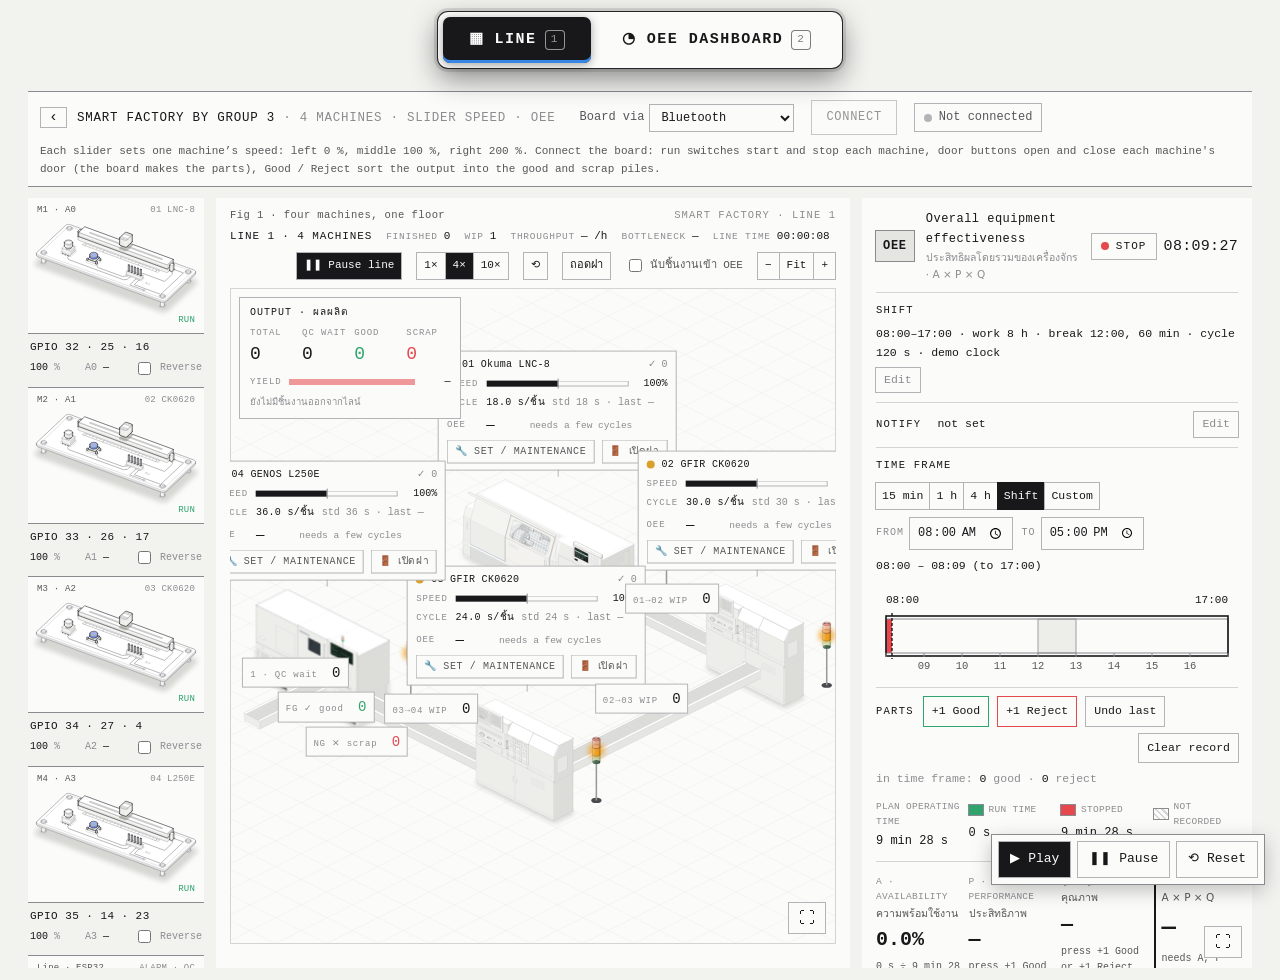
==== OEE-System/website/index.html @ ce1c841c "Initial commit: DPX smart factory OEE system Co-Authored-By: Claude Opus 5.5 <noreply@anthropic.com>" ====
<!DOCTYPE html>
<html lang="en"><head><script src="js/01-machine-sandbox.js"></script><meta charset="utf-8"/><meta content="width=device-width, initial-scale=1, viewport-fit=cover" name="viewport"/>
<title>Smart Factory Line</title>

<!-- ===== STYLES (load order matters) ===== -->
<link rel="stylesheet" href="css/01-theme.css">
<link rel="stylesheet" href="css/02-layout-dashboard.css">
<link rel="stylesheet" href="css/03-zone4-oee.css">
<link rel="stylesheet" href="css/04-machine-lnc8.css">
<link rel="stylesheet" href="css/05-machine-gfir.css">
<link rel="stylesheet" href="css/06-machine-l250e.css">
<link rel="stylesheet" href="css/07-machines-on-line.css">
<link rel="stylesheet" href="css/08-zone3-factory-line.css">
<link rel="stylesheet" href="css/09-zone3-cnc-stage.css">
<link rel="stylesheet" href="css/10-zone2-knobs.css">
<link rel="stylesheet" href="css/11-zone2-control-panel.css">
<link href="https://fonts.googleapis.com/css2?family=Barlow+Condensed:wght@500;600&amp;family=Barlow:ital,wght@0,400;0,600;1,400&amp;family=JetBrains+Mono:wght@500;600;700&amp;display=swap" rel="stylesheet"/><link href="https://fonts.googleapis.com/css2?family=Barlow:wght@400;500;600&amp;family=IBM+Plex+Mono:wght@400;500&amp;display=swap" rel="stylesheet"/></head><body>
<script src="js/02-theme.js"></script>
<main class="iso-page"><div class="dash">

<!-- ==================== ZONE 1 - HEADER: title + board connection (Bluetooth / USB / Wi-Fi / MQTT) ==================== -->
<header class="dash-bar">
<button aria-controls="dash-knobs" aria-expanded="true" aria-label="Hide left panel" class="lb-btn knobs-toggle" title="Hide left panel" type="button">‹</button>
<span class="dash-title">SMART FACTORY BY GROUP 3 <span>· 4 machines · slider speed · OEE</span></span>


<label class="link-check">Board via <select id="source"><option value="ble">Bluetooth</option><option value="usb">USB cable</option><option value="wifi">Wi‑Fi</option><option value="mqtt">MQTT (internet)</option></select></label><input id="board-addr" type="text" value="192.168.1.200" spellcheck="false" autocomplete="off" aria-label="Board Wi-Fi address" hidden style="width:120px;font:12px ui-monospace,Menlo,Consolas,monospace;padding:4px 6px;border:0;box-shadow:0 0 0 1px var(--anatomy-lo);background:var(--anatomy-paper);color:var(--anatomy-strong)"><input id="mqtt-url" type="text" value="" spellcheck="false" autocomplete="off" aria-label="MQTT broker WebSocket address" title="MQTT broker WebSocket address" hidden style="width:230px;font:12px ui-monospace,Menlo,Consolas,monospace;padding:4px 6px;border:0;box-shadow:0 0 0 1px var(--anatomy-lo);background:var(--anatomy-paper);color:var(--anatomy-strong)"><input id="mqtt-topic" type="text" value="group3/dpx/line1/board" spellcheck="false" autocomplete="off" aria-label="MQTT topic" title="MQTT topic the ESP32 publishes to" hidden style="width:170px;font:12px ui-monospace,Menlo,Consolas,monospace;padding:4px 6px;border:0;box-shadow:0 0 0 1px var(--anatomy-lo);background:var(--anatomy-paper);color:var(--anatomy-strong)"><input id="mqtt-user" type="text" value="web" placeholder="user" spellcheck="false" autocomplete="off" aria-label="MQTT username" title="MQTT username (empty for a public broker)" hidden style="width:80px;font:12px ui-monospace,Menlo,Consolas,monospace;padding:4px 6px;border:0;box-shadow:0 0 0 1px var(--anatomy-lo);background:var(--anatomy-paper);color:var(--anatomy-strong)"><input id="mqtt-pass" type="password" value="" placeholder="password" autocomplete="off" aria-label="MQTT password" title="MQTT password (empty for a public broker)" hidden style="width:80px;font:12px ui-monospace,Menlo,Consolas,monospace;padding:4px 6px;border:0;box-shadow:0 0 0 1px var(--anatomy-lo);background:var(--anatomy-paper);color:var(--anatomy-strong)">
<button id="connect" type="button">Connect</button><span class="conn-pill" data-state="off" id="conn-pill" role="status"><i></i><span>Not connected</span></span>
<span id="status" role="status">Each slider sets one machine’s speed: left 0 %, middle 100 %, right 200 %. Connect the board: run switches start and stop each machine, door buttons open and close each machine's door (the board makes the parts), Good / Reject sort the output into the good and scrap piles.</span>
</header>
<!-- ==================== ZONE 2 - LEFT PANEL: speed knobs M1-M4 + line board (alarm, Good / Reject) ==================== -->
<div class="dash-knobs" id="dash-knobs">
<section aria-label="Axis knobs" class="pot-deck">

<!--cp:start-->
<div class="cp-deck"><figure class="iso-figure cp-card" data-station="0"><div class="iso-plate"><div aria-hidden="true" class="iso-plate-corners"><span class="iso-plate-corner" data-corner="fig">M1 · A0</span><span class="iso-plate-corner" data-corner="title">01 LNC-8</span><span class="iso-plate-corner" data-corner="hint">Drag · click</span><span class="iso-plate-corner" data-corner="readout" data-readout="">STOP</span></div><div aria-label="01 Okuma LNC-8 speed slider: drag the lever or use the arrow keys" aria-valuemax="200" aria-valuemin="0" aria-valuenow="100" aria-valuetext="100 %" class="iso-stage cp-stage" role="slider" tabindex="0"><svg xmlns="http://www.w3.org/2000/svg" class="iso-svg cp-svg" viewBox="0 0 600 388" role="img" aria-label="Station board 1 for 01 Okuma LNC-8: a 60 mm slide potentiometer sets the machine's speed, a latching switch runs or stops it, and a tactile button opens or closes its door."><path class="iso-halo" d="M25.3 207.4L25.6 205.3L26.5 203.2L28.1 201.3L124.6 110.6L126.8 108.9L129.6 107.4L132.8 106.4L136.2 105.7L139.9 105.4L143.5 105.6L147 106.1L150.3 107.1L565.9 259.7L568.8 261L571.2 262.6L573.1 264.5L574.2 266.6L574.7 268.7L574.7 268.9L574.4 271L573.5 273.1L571.9 275L475.4 365.8L473.2 367.5L470.4 368.9L467.2 369.9L463.8 370.6L460.1 370.9L456.5 370.8L453 370.2L449.7 369.2L34.1 216.6L31.2 215.3L28.8 213.7L26.9 211.8L25.8 209.8L25.3 207.6Z"/><g class="iso-solid"><path class="iso-fill" d="M134.7 124.6L135.1 118.8L143.7 116.1L152.1 119.2L152.1 121.4L151.7 127.2L143.1 129.9L134.7 126.8Z"/><path class="iso-shade" data-shade="0" d="M152.1 121.4L151.7 127.2L151.7 124.9L152.1 119.2Z"/><path class="iso-shade" data-shade="1" d="M151.7 127.2L143.1 129.9L143.1 127.6L151.7 124.9Z"/><path class="iso-shade" data-shade="3" d="M143.1 129.9L134.7 126.8L134.7 124.6L143.1 127.6Z"/><path class="iso-top" d="M151.7 124.9L143.1 127.6L134.7 124.6L135.1 118.8L143.7 116.1L152.1 119.2Z"/><path class="iso-line iso-crease" data-tone="faint" d="M152.1 119.2L151.7 124.9L143.1 127.6L134.7 124.6"/><path class="iso-line iso-edge" data-tone="lo" d="M134.7 124.6L135.1 118.8L143.7 116.1L152.1 119.2M152.1 121.4L151.7 127.2L143.1 129.9L134.7 126.8M134.7 124.6L134.7 126.8M152.1 119.2L152.1 121.4"/></g><g class="iso-solid"><path class="iso-fill" d="M136.4 99.9L136.7 95.2L143.7 93L150.4 95.5L150.4 119.7L150.1 124.3L143.1 126.5L136.4 124Z"/><path class="iso-shade" data-shade="0" d="M150.4 119.7L150.1 124.3L150.1 100.2L150.4 95.5Z"/><path class="iso-shade" data-shade="1" d="M150.1 124.3L143.1 126.5L143.1 102.4L150.1 100.2Z"/><path class="iso-shade" data-shade="3" d="M143.1 126.5L136.4 124L136.4 99.9L143.1 102.4Z"/><path class="iso-top" d="M150.1 100.2L143.1 102.4L136.4 99.9L136.7 95.2L143.7 93L150.4 95.5Z"/><path class="iso-line iso-crease" data-tone="faint" d="M150.4 95.5L150.1 100.2L143.1 102.4L136.4 99.9"/><path class="iso-line iso-bevel" data-tone="faint" d="M150.4 95.5L149.5 99.9L143.1 101.9L136.4 99.9"/><path class="iso-line iso-edge" data-tone="mid" d="M136.4 99.9L136.7 95.2L143.7 93L150.4 95.5M150.4 119.7L150.1 124.3L143.1 126.5L136.4 124M136.4 99.9L136.4 124M150.4 95.5L150.4 119.7"/></g><g class="iso-solid"><path class="iso-fill" d="M48.2 206L48.5 200.2L57.2 197.5L65.5 200.6L65.5 202.8L65.1 208.6L56.5 211.3L48.2 208.3Z"/><path class="iso-shade" data-shade="0" d="M65.5 202.8L65.1 208.6L65.1 206.3L65.5 200.6Z"/><path class="iso-shade" data-shade="1" d="M65.1 208.6L56.5 211.3L56.5 209L65.1 206.3Z"/><path class="iso-shade" data-shade="3" d="M56.5 211.3L48.2 208.3L48.2 206L56.5 209Z"/><path class="iso-top" d="M65.1 206.3L56.5 209L48.2 206L48.5 200.2L57.2 197.5L65.5 200.6Z"/><path class="iso-line iso-crease" data-tone="faint" d="M65.5 200.6L65.1 206.3L56.5 209L48.2 206"/><path class="iso-line iso-edge" data-tone="lo" d="M48.2 206L48.5 200.2L57.2 197.5L65.5 200.6M65.5 202.8L65.1 208.6L56.5 211.3L48.2 208.3M48.2 206L48.2 208.3M65.5 200.6L65.5 202.8"/></g><g class="iso-solid"><path class="iso-fill" d="M49.8 181.3L50.1 176.6L57.1 174.5L63.8 176.9L63.8 201.1L63.6 205.8L56.6 207.9L49.8 205.5Z"/><path class="iso-shade" data-shade="0" d="M63.8 201.1L63.6 205.8L63.6 181.6L63.8 176.9Z"/><path class="iso-shade" data-shade="1" d="M63.6 205.8L56.6 207.9L56.6 183.8L63.6 181.6Z"/><path class="iso-shade" data-shade="3" d="M56.6 207.9L49.8 205.5L49.8 181.3L56.6 183.8Z"/><path class="iso-top" d="M63.6 181.6L56.6 183.8L49.8 181.3L50.1 176.6L57.1 174.5L63.8 176.9Z"/><path class="iso-line iso-crease" data-tone="faint" d="M63.8 176.9L63.6 181.6L56.6 183.8L49.8 181.3"/><path class="iso-line iso-bevel" data-tone="faint" d="M63.8 176.9L63 181.4L56.6 183.4L49.8 181.3"/><path class="iso-line iso-edge" data-tone="mid" d="M49.8 181.3L50.1 176.6L57.1 174.5L63.8 176.9M63.8 201.1L63.6 205.8L56.6 207.9L49.8 205.5M49.8 181.3L49.8 205.5M63.8 176.9L63.8 201.1"/></g><g class="iso-solid"><path class="iso-fill" d="M534.5 271.4L534.9 265.6L543.5 262.9L551.8 266L551.8 268.2L551.5 274L542.8 276.7L534.5 273.7Z"/><path class="iso-shade" data-shade="0" d="M551.8 268.2L551.5 274L551.5 271.7L551.8 266Z"/><path class="iso-shade" data-shade="1" d="M551.5 274L542.8 276.7L542.8 274.4L551.5 271.7Z"/><path class="iso-shade" data-shade="3" d="M542.8 276.7L534.5 273.7L534.5 271.4L542.8 274.4Z"/><path class="iso-top" d="M551.5 271.7L542.8 274.4L534.5 271.4L534.9 265.6L543.5 262.9L551.8 266Z"/><path class="iso-line iso-crease" data-tone="faint" d="M551.8 266L551.5 271.7L542.8 274.4L534.5 271.4"/><path class="iso-line iso-edge" data-tone="lo" d="M534.5 271.4L534.9 265.6L543.5 262.9L551.8 266M551.8 268.2L551.5 274L542.8 276.7L534.5 273.7M534.5 271.4L534.5 273.7M551.8 266L551.8 268.2"/></g><g class="iso-solid"><path class="iso-fill" d="M536.2 246.7L536.4 242.1L543.4 239.9L550.2 242.3L550.2 266.5L549.9 271.2L542.9 273.3L536.2 270.9Z"/><path class="iso-shade" data-shade="0" d="M550.2 266.5L549.9 271.2L549.9 247L550.2 242.3Z"/><path class="iso-shade" data-shade="1" d="M549.9 271.2L542.9 273.3L542.9 249.2L549.9 247Z"/><path class="iso-shade" data-shade="3" d="M542.9 273.3L536.2 270.9L536.2 246.7L542.9 249.2Z"/><path class="iso-top" d="M549.9 247L542.9 249.2L536.2 246.7L536.4 242.1L543.4 239.9L550.2 242.3Z"/><path class="iso-line iso-crease" data-tone="faint" d="M550.2 242.3L549.9 247L542.9 249.2L536.2 246.7"/><path class="iso-line iso-bevel" data-tone="faint" d="M550.2 242.3L549.3 246.8L542.9 248.8L536.2 246.7"/><path class="iso-line iso-edge" data-tone="mid" d="M536.2 246.7L536.4 242.1L543.4 239.9L550.2 242.3M550.2 266.5L549.9 271.2L542.9 273.3L536.2 270.9M536.2 246.7L536.2 270.9M550.2 242.3L550.2 266.5"/></g><g class="iso-solid"><path class="iso-fill" d="M447.9 352.8L448.3 347.1L456.9 344.4L465.3 347.4L465.3 349.7L464.9 355.4L456.3 358.1L447.9 355.1Z"/><path class="iso-shade" data-shade="0" d="M465.3 349.7L464.9 355.4L464.9 353.2L465.3 347.4Z"/><path class="iso-shade" data-shade="1" d="M464.9 355.4L456.3 358.1L456.3 355.9L464.9 353.2Z"/><path class="iso-shade" data-shade="3" d="M456.3 358.1L447.9 355.1L447.9 352.8L456.3 355.9Z"/><path class="iso-top" d="M464.9 353.2L456.3 355.9L447.9 352.8L448.3 347.1L456.9 344.4L465.3 347.4Z"/><path class="iso-line iso-crease" data-tone="faint" d="M465.3 347.4L464.9 353.2L456.3 355.9L447.9 352.8"/><path class="iso-line iso-edge" data-tone="lo" d="M447.9 352.8L448.3 347.1L456.9 344.4L465.3 347.4M465.3 349.7L464.9 355.4L456.3 358.1L447.9 355.1M447.9 352.8L447.9 355.1M465.3 347.4L465.3 349.7"/></g><g class="iso-solid"><path class="iso-fill" d="M449.6 328.1L449.9 323.5L456.9 321.3L463.6 323.8L463.6 347.9L463.3 352.6L456.3 354.8L449.6 352.3Z"/><path class="iso-shade" data-shade="0" d="M463.6 347.9L463.3 352.6L463.3 328.4L463.6 323.8Z"/><path class="iso-shade" data-shade="1" d="M463.3 352.6L456.3 354.8L456.3 330.6L463.3 328.4Z"/><path class="iso-shade" data-shade="3" d="M456.3 354.8L449.6 352.3L449.6 328.1L456.3 330.6Z"/><path class="iso-top" d="M463.3 328.4L456.3 330.6L449.6 328.1L449.9 323.5L456.9 321.3L463.6 323.8Z"/><path class="iso-line iso-crease" data-tone="faint" d="M463.6 323.8L463.3 328.4L456.3 330.6L449.6 328.1"/><path class="iso-line iso-bevel" data-tone="faint" d="M463.6 323.8L462.7 328.2L456.3 330.2L449.6 328.1"/><path class="iso-line iso-edge" data-tone="mid" d="M449.6 328.1L449.9 323.5L456.9 321.3L463.6 323.8M463.6 347.9L463.3 352.6L456.3 354.8L449.6 352.3M449.6 328.1L449.6 352.3M463.6 323.8L463.6 347.9"/></g><g class="iso-solid"><path class="iso-fill" d="M32.3 174.6L32.8 172.8L34.1 171.2L130.5 80.5L132.5 79.1L135 78L137.8 77.4L140.8 77.2L143.8 77.5L146.6 78.3L562.2 230.9L564.6 232.1L566.3 233.5L567.4 235.2L567.7 237L567.7 243L567.2 244.8L565.9 246.4L469.5 337.1L467.5 338.5L465 339.6L462.2 340.2L459.2 340.4L456.2 340.1L453.4 339.3L37.8 186.7L35.4 185.5L33.7 184.1L32.6 182.4L32.3 180.6Z"/><path class="iso-shade" data-shade="0" d="M567.7 243L567.2 244.8L567.2 238.7L567.7 237ZM567.2 244.8L565.9 246.4L565.9 240.4L567.2 238.7ZM565.9 246.4L469.5 337.1L469.5 331.1L565.9 240.4ZM469.5 337.1L467.5 338.5L467.5 332.5L469.5 331.1ZM467.5 338.5L465 339.6L465 333.5L467.5 332.5Z"/><path class="iso-shade" data-shade="1" d="M465 339.6L462.2 340.2L462.2 334.2L465 333.5ZM462.2 340.2L459.2 340.4L459.2 334.3L462.2 334.2Z"/><path class="iso-shade" data-shade="2" d="M459.2 340.4L456.2 340.1L456.2 334L459.2 334.3ZM456.2 340.1L453.4 339.3L453.4 333.3L456.2 334Z"/><path class="iso-shade" data-shade="3" d="M453.4 339.3L37.8 186.7L37.8 180.6L453.4 333.3ZM37.8 186.7L35.4 185.5L35.4 179.5L37.8 180.6ZM35.4 185.5L33.7 184.1L33.7 178L35.4 179.5ZM33.7 184.1L32.6 182.4L32.6 176.4L33.7 178ZM32.6 182.4L32.3 180.6L32.3 174.6L32.6 176.4Z"/><path class="iso-top" d="M562.2 230.9L564.6 232.1L566.3 233.5L567.4 235.2L567.7 237L567.2 238.7L565.9 240.4L469.5 331.1L467.5 332.5L465 333.5L462.2 334.2L459.2 334.3L456.2 334L453.4 333.3L37.8 180.6L35.4 179.5L33.7 178L32.6 176.4L32.3 174.6L32.8 172.8L34.1 171.2L130.5 80.5L132.5 79.1L135 78L137.8 77.4L140.8 77.2L143.8 77.5L146.6 78.3Z"/><path class="iso-line iso-crease" data-tone="faint" d="M567.7 237L567.2 238.7L565.9 240.4L469.5 331.1L467.5 332.5L465 333.5L462.2 334.2L459.2 334.3L456.2 334L453.4 333.3L37.8 180.6L35.4 179.5L33.7 178L32.6 176.4L32.3 174.6"/><path class="iso-line iso-bevel" data-tone="faint" d="M567.7 237L565.4 238.4L564.3 239.9L468 330.5L466.3 331.7L464.2 332.6L461.8 333.1L459.2 333.2L456.7 333L454.3 332.3L38.9 179.8L36.8 178.8L35.3 177.5L34.4 176.1L32.3 174.6"/><path class="iso-line" data-tone="faint" d="M567.7 240L567.2 241.8L565.9 243.4L469.5 334.1L467.5 335.5L465 336.5L462.2 337.2L459.2 337.3L456.2 337L453.4 336.3L37.8 183.7L35.4 182.5L33.7 181.1L32.6 179.4L32.3 177.6"/><path class="iso-line iso-edge" data-tone="mid" d="M32.3 174.6L32.8 172.8L34.1 171.2L130.5 80.5L132.5 79.1L135 78L137.8 77.4L140.8 77.2L143.8 77.5L146.6 78.3L562.2 230.9L564.6 232.1L566.3 233.5L567.4 235.2L567.7 237M567.7 243L567.2 244.8L565.9 246.4L469.5 337.1L467.5 338.5L465 339.6L462.2 340.2L459.2 340.4L456.2 340.1L453.4 339.3L37.8 186.7L35.4 185.5L33.7 184.1L32.6 182.4L32.3 180.6M567.7 237L567.7 243M32.3 174.6L32.3 180.6"/></g><path class="iso-line" data-tone="faint" d="M556 236.7L459.6 327.5L44 174.8L140.4 84.1Z"/><path class="iso-line" data-tone="faint" d="M153.3 95.3L151.7 96.5L149.6 97.4L147.3 98.1L144.7 98.5L142.1 98.5L139.6 98.1L137.2 97.5L135.2 96.5L133.5 95.3L132.4 93.9L131.8 92.4L131.8 90.9L132.4 89.4L133.5 88L135.1 86.8L137.2 85.9L139.5 85.2L142.1 84.8L144.7 84.8L147.2 85.2L149.6 85.8L151.6 86.8L153.3 88L154.4 89.4L155 90.9L155 92.4L154.4 93.9Z"/><g class="iso-solid"><path class="iso-fill" d="M135.5 88.1L135.9 87.1L136.7 86.2L137.8 85.3L139.2 84.7L140.8 84.2L142.5 84L144.3 84L146 84.2L147.6 84.7L149 85.3L150.1 86.1L150.9 87.1L151.3 88.1L151.3 89.1L151.3 92.2L150.9 93.2L150.1 94.1L149 94.9L147.6 95.6L146 96L144.3 96.3L142.5 96.3L140.8 96.1L139.2 95.6L137.8 95L136.7 94.1L135.9 93.2L135.5 92.2L135.5 91.1Z"/><path class="iso-shade" data-shade="0" d="M150.1 94.1L149 94.9L149 91.9L150.1 91.1ZM149 94.9L147.6 95.6L147.6 92.6L149 91.9ZM151.3 92.2L150.9 93.2L150.9 90.2L151.3 89.1ZM150.9 93.2L150.1 94.1L150.1 91.1L150.9 90.2Z"/><path class="iso-shade" data-shade="1" d="M147.6 95.6L146 96L146 93L147.6 92.6ZM146 96L144.3 96.3L144.3 93.3L146 93ZM144.3 96.3L142.5 96.3L142.5 93.3L144.3 93.3Z"/><path class="iso-shade" data-shade="2" d="M142.5 96.3L140.8 96.1L140.8 93L142.5 93.3ZM140.8 96.1L139.2 95.6L139.2 92.6L140.8 93Z"/><path class="iso-shade" data-shade="3" d="M139.2 95.6L137.8 95L137.8 91.9L139.2 92.6ZM137.8 95L136.7 94.1L136.7 91.1L137.8 91.9ZM136.7 94.1L135.9 93.2L135.9 90.2L136.7 91.1ZM135.9 93.2L135.5 92.2L135.5 89.2L135.9 90.2ZM135.5 92.2L135.5 91.1L135.5 88.1L135.5 89.2Z"/><path class="iso-top" d="M150.1 91.1L149 91.9L147.6 92.6L146 93L144.3 93.3L142.5 93.3L140.8 93L139.2 92.6L137.8 91.9L136.7 91.1L135.9 90.2L135.5 89.2L135.5 88.1L135.9 87.1L136.7 86.2L137.8 85.3L139.2 84.7L140.8 84.2L142.5 84L144.3 84L146 84.2L147.6 84.7L149 85.3L150.1 86.1L150.9 87.1L151.3 88.1L151.3 89.1L150.9 90.2Z"/><path class="iso-line iso-crease" data-tone="faint" d="M151.3 89.1L150.9 90.2L150.1 91.1L149 91.9L147.6 92.6L146 93L144.3 93.3L142.5 93.3L140.8 93L139.2 92.6L137.8 91.9L136.7 91.1L135.9 90.2L135.5 89.2L135.5 88.1"/><path class="iso-line iso-bevel" data-tone="faint" d="M151.3 89.1L150.2 90L149.5 90.9L148.5 91.6L147.3 92.2L145.8 92.6L144.2 92.9L142.6 92.9L141 92.6L139.6 92.2L138.3 91.6L137.3 90.9L136.6 90L136.2 89.1L135.5 88.1"/><path class="iso-line iso-edge" data-tone="mid" d="M135.5 88.1L135.9 87.1L136.7 86.2L137.8 85.3L139.2 84.7L140.8 84.2L142.5 84L144.3 84L146 84.2L147.6 84.7L149 85.3L150.1 86.1L150.9 87.1L151.3 88.1L151.3 89.1M151.3 92.2L150.9 93.2L150.1 94.1L149 94.9L147.6 95.6L146 96L144.3 96.3L142.5 96.3L140.8 96.1L139.2 95.6L137.8 95L136.7 94.1L135.9 93.2L135.5 92.2L135.5 91.1M135.5 88.1L135.5 91.1M151.3 89.1L151.3 92.2"/></g><path class="iso-line" data-tone="lo" d="M136.7 86.2L150.1 91.1"/><path class="iso-line" data-tone="faint" d="M553.1 242.1L551.4 243.3L549.4 244.3L547 244.9L544.5 245.3L541.9 245.3L539.3 245L537 244.3L534.9 243.3L533.3 242.1L532.2 240.8L531.6 239.3L531.6 237.7L532.1 236.2L533.3 234.8L534.9 233.6L536.9 232.7L539.3 232L541.8 231.7L544.4 231.7L547 232L549.3 232.7L551.4 233.6L553 234.8L554.2 236.2L554.8 237.7L554.8 239.2L554.2 240.7Z"/><g class="iso-solid"><path class="iso-fill" d="M535.3 234.9L535.7 233.9L536.4 233L537.5 232.2L538.9 231.5L540.5 231.1L542.3 230.8L544 230.8L545.8 231.1L547.4 231.5L548.8 232.2L549.9 233L550.6 233.9L551 234.9L551.1 236L551.1 239L550.7 240L549.9 241L548.8 241.8L547.4 242.4L545.8 242.9L544.1 243.1L542.3 243.1L540.6 242.9L539 242.4L537.6 241.8L536.5 241L535.7 240L535.3 239L535.3 238Z"/><path class="iso-shade" data-shade="0" d="M549.9 241L548.8 241.8L548.8 238.7L549.9 237.9ZM548.8 241.8L547.4 242.4L547.4 239.4L548.8 238.7ZM551.1 239L550.7 240L550.7 237L551.1 236ZM550.7 240L549.9 241L549.9 237.9L550.7 237Z"/><path class="iso-shade" data-shade="1" d="M547.4 242.4L545.8 242.9L545.8 239.9L547.4 239.4ZM545.8 242.9L544.1 243.1L544.1 240.1L545.8 239.9ZM544.1 243.1L542.3 243.1L542.3 240.1L544.1 240.1Z"/><path class="iso-shade" data-shade="2" d="M542.3 243.1L540.6 242.9L540.6 239.9L542.3 240.1ZM540.6 242.9L539 242.4L539 239.4L540.6 239.9Z"/><path class="iso-shade" data-shade="3" d="M539 242.4L537.6 241.8L537.6 238.8L539 239.4ZM537.6 241.8L536.5 241L536.5 238L537.6 238.8ZM536.5 241L535.7 240L535.7 237L536.5 238ZM535.7 240L535.3 239L535.3 236L535.7 237ZM535.3 239L535.3 238L535.3 234.9L535.3 236Z"/><path class="iso-top" d="M549.9 237.9L548.8 238.7L547.4 239.4L545.8 239.9L544.1 240.1L542.3 240.1L540.6 239.9L539 239.4L537.6 238.8L536.5 238L535.7 237L535.3 236L535.3 234.9L535.7 233.9L536.4 233L537.5 232.2L538.9 231.5L540.5 231.1L542.3 230.8L544 230.8L545.8 231.1L547.4 231.5L548.8 232.2L549.9 233L550.6 233.9L551 234.9L551.1 236L550.7 237Z"/><path class="iso-line iso-crease" data-tone="faint" d="M551.1 236L550.7 237L549.9 237.9L548.8 238.7L547.4 239.4L545.8 239.9L544.1 240.1L542.3 240.1L540.6 239.9L539 239.4L537.6 238.8L536.5 238L535.7 237L535.3 236L535.3 234.9"/><path class="iso-line iso-bevel" data-tone="faint" d="M551.1 236L550 236.9L549.3 237.7L548.3 238.5L547 239.1L545.6 239.5L544 239.7L542.4 239.7L540.8 239.5L539.3 239.1L538.1 238.5L537 237.7L536.3 236.9L536 235.9L535.3 234.9"/><path class="iso-line iso-edge" data-tone="mid" d="M535.3 234.9L535.7 233.9L536.4 233L537.5 232.2L538.9 231.5L540.5 231.1L542.3 230.8L544 230.8L545.8 231.1L547.4 231.5L548.8 232.2L549.9 233L550.6 233.9L551 234.9L551.1 236M551.1 239L550.7 240L549.9 241L548.8 241.8L547.4 242.4L545.8 242.9L544.1 243.1L542.3 243.1L540.6 242.9L539 242.4L537.6 241.8L536.5 241L535.7 240L535.3 239L535.3 238M535.3 234.9L535.3 238M551.1 236L551.1 239"/></g><path class="iso-line" data-tone="lo" d="M536.4 233L549.9 237.9"/><path class="iso-line" data-tone="faint" d="M66.7 176.7L65.1 177.9L63.1 178.9L60.7 179.5L58.2 179.9L55.6 179.9L53 179.6L50.7 178.9L48.6 177.9L47 176.7L45.8 175.4L45.2 173.9L45.2 172.3L45.8 170.8L46.9 169.4L48.6 168.2L50.6 167.3L53 166.6L55.5 166.3L58.1 166.3L60.7 166.6L63 167.3L65.1 168.2L66.7 169.4L67.8 170.8L68.4 172.3L68.4 173.8L67.9 175.3Z"/><g class="iso-solid"><path class="iso-fill" d="M48.9 169.5L49.3 168.5L50.1 167.6L51.2 166.8L52.6 166.1L54.2 165.7L55.9 165.4L57.7 165.4L59.4 165.7L61 166.1L62.4 166.8L63.5 167.6L64.3 168.5L64.7 169.5L64.7 170.6L64.7 173.6L64.3 174.6L63.6 175.6L62.5 176.4L61.1 177L59.5 177.5L57.7 177.7L56 177.7L54.2 177.5L52.6 177L51.2 176.4L50.1 175.6L49.4 174.6L49 173.6L48.9 172.6Z"/><path class="iso-shade" data-shade="0" d="M63.6 175.6L62.5 176.4L62.5 173.3L63.6 172.5ZM62.5 176.4L61.1 177L61.1 174L62.5 173.3ZM64.7 173.6L64.3 174.6L64.3 171.6L64.7 170.6ZM64.3 174.6L63.6 175.6L63.6 172.5L64.3 171.6Z"/><path class="iso-shade" data-shade="1" d="M61.1 177L59.5 177.5L59.5 174.5L61.1 174ZM59.5 177.5L57.7 177.7L57.7 174.7L59.5 174.5ZM57.7 177.7L56 177.7L56 174.7L57.7 174.7Z"/><path class="iso-shade" data-shade="2" d="M56 177.7L54.2 177.5L54.2 174.5L56 174.7ZM54.2 177.5L52.6 177L52.6 174L54.2 174.5Z"/><path class="iso-shade" data-shade="3" d="M52.6 177L51.2 176.4L51.2 173.4L52.6 174ZM51.2 176.4L50.1 175.6L50.1 172.5L51.2 173.4ZM50.1 175.6L49.4 174.6L49.4 171.6L50.1 172.5ZM49.4 174.6L49 173.6L49 170.6L49.4 171.6ZM49 173.6L48.9 172.6L48.9 169.5L49 170.6Z"/><path class="iso-top" d="M63.6 172.5L62.5 173.3L61.1 174L59.5 174.5L57.7 174.7L56 174.7L54.2 174.5L52.6 174L51.2 173.4L50.1 172.5L49.4 171.6L49 170.6L48.9 169.5L49.3 168.5L50.1 167.6L51.2 166.8L52.6 166.1L54.2 165.7L55.9 165.4L57.7 165.4L59.4 165.7L61 166.1L62.4 166.8L63.5 167.6L64.3 168.5L64.7 169.5L64.7 170.6L64.3 171.6Z"/><path class="iso-line iso-crease" data-tone="faint" d="M64.7 170.6L64.3 171.6L63.6 172.5L62.5 173.3L61.1 174L59.5 174.5L57.7 174.7L56 174.7L54.2 174.5L52.6 174L51.2 173.4L50.1 172.5L49.4 171.6L49 170.6L48.9 169.5"/><path class="iso-line iso-bevel" data-tone="faint" d="M64.7 170.6L63.7 171.5L63 172.3L62 173.1L60.7 173.7L59.2 174.1L57.7 174.3L56 174.3L54.5 174.1L53 173.7L51.7 173.1L50.7 172.3L50 171.5L49.6 170.5L48.9 169.5"/><path class="iso-line iso-edge" data-tone="mid" d="M48.9 169.5L49.3 168.5L50.1 167.6L51.2 166.8L52.6 166.1L54.2 165.7L55.9 165.4L57.7 165.4L59.4 165.7L61 166.1L62.4 166.8L63.5 167.6L64.3 168.5L64.7 169.5L64.7 170.6M64.7 173.6L64.3 174.6L63.6 175.6L62.5 176.4L61.1 177L59.5 177.5L57.7 177.7L56 177.7L54.2 177.5L52.6 177L51.2 176.4L50.1 175.6L49.4 174.6L49 173.6L48.9 172.6M48.9 169.5L48.9 172.6M64.7 170.6L64.7 173.6"/></g><path class="iso-line" data-tone="lo" d="M50.1 167.6L63.6 172.5"/><path class="iso-line" data-tone="faint" d="M466.5 323.5L464.9 324.7L462.8 325.7L460.5 326.4L457.9 326.7L455.3 326.7L452.8 326.4L450.4 325.7L448.4 324.8L446.7 323.6L445.6 322.2L445 320.7L445 319.2L445.6 317.7L446.7 316.3L448.3 315.1L450.4 314.1L452.7 313.4L455.3 313.1L457.9 313.1L460.4 313.4L462.8 314.1L464.8 315L466.5 316.2L467.6 317.6L468.2 319.1L468.2 320.7L467.6 322.2Z"/><g class="iso-solid"><path class="iso-fill" d="M448.7 316.4L449.1 315.4L449.9 314.4L451 313.6L452.4 312.9L454 312.5L455.7 312.3L457.5 312.3L459.2 312.5L460.8 312.9L462.2 313.6L463.3 314.4L464.1 315.3L464.5 316.4L464.5 317.4L464.5 320.4L464.1 321.4L463.3 322.4L462.2 323.2L460.8 323.9L459.2 324.3L457.5 324.5L455.7 324.5L454 324.3L452.4 323.9L451 323.2L449.9 322.4L449.1 321.5L448.7 320.4L448.7 319.4Z"/><path class="iso-shade" data-shade="0" d="M463.3 322.4L462.2 323.2L462.2 320.2L463.3 319.4ZM462.2 323.2L460.8 323.9L460.8 320.8L462.2 320.2ZM464.5 320.4L464.1 321.4L464.1 318.4L464.5 317.4ZM464.1 321.4L463.3 322.4L463.3 319.4L464.1 318.4Z"/><path class="iso-shade" data-shade="1" d="M460.8 323.9L459.2 324.3L459.2 321.3L460.8 320.8ZM459.2 324.3L457.5 324.5L457.5 321.5L459.2 321.3ZM457.5 324.5L455.7 324.5L455.7 321.5L457.5 321.5Z"/><path class="iso-shade" data-shade="2" d="M455.7 324.5L454 324.3L454 321.3L455.7 321.5ZM454 324.3L452.4 323.9L452.4 320.8L454 321.3Z"/><path class="iso-shade" data-shade="3" d="M452.4 323.9L451 323.2L451 320.2L452.4 320.8ZM451 323.2L449.9 322.4L449.9 319.4L451 320.2ZM449.9 322.4L449.1 321.5L449.1 318.4L449.9 319.4ZM449.1 321.5L448.7 320.4L448.7 317.4L449.1 318.4ZM448.7 320.4L448.7 319.4L448.7 316.4L448.7 317.4Z"/><path class="iso-top" d="M463.3 319.4L462.2 320.2L460.8 320.8L459.2 321.3L457.5 321.5L455.7 321.5L454 321.3L452.4 320.8L451 320.2L449.9 319.4L449.1 318.4L448.7 317.4L448.7 316.4L449.1 315.4L449.9 314.4L451 313.6L452.4 312.9L454 312.5L455.7 312.3L457.5 312.3L459.2 312.5L460.8 312.9L462.2 313.6L463.3 314.4L464.1 315.3L464.5 316.4L464.5 317.4L464.1 318.4Z"/><path class="iso-line iso-crease" data-tone="faint" d="M464.5 317.4L464.1 318.4L463.3 319.4L462.2 320.2L460.8 320.8L459.2 321.3L457.5 321.5L455.7 321.5L454 321.3L452.4 320.8L451 320.2L449.9 319.4L449.1 318.4L448.7 317.4L448.7 316.4"/><path class="iso-line iso-bevel" data-tone="faint" d="M464.5 317.4L463.4 318.3L462.7 319.1L461.7 319.9L460.5 320.5L459 320.9L457.4 321.1L455.8 321.1L454.2 320.9L452.8 320.5L451.5 319.9L450.5 319.2L449.8 318.3L449.4 317.4L448.7 316.4"/><path class="iso-line iso-edge" data-tone="mid" d="M448.7 316.4L449.1 315.4L449.9 314.4L451 313.6L452.4 312.9L454 312.5L455.7 312.3L457.5 312.3L459.2 312.5L460.8 312.9L462.2 313.6L463.3 314.4L464.1 315.3L464.5 316.4L464.5 317.4M464.5 320.4L464.1 321.4L463.3 322.4L462.2 323.2L460.8 323.9L459.2 324.3L457.5 324.5L455.7 324.5L454 324.3L452.4 323.9L451 323.2L449.9 322.4L449.1 321.5L448.7 320.4L448.7 319.4M448.7 316.4L448.7 319.4M464.5 317.4L464.5 320.4"/></g><path class="iso-line" data-tone="lo" d="M449.9 314.4L463.3 319.4"/><path class="iso-line cp-trace" data-tone="lo" d="M234.8 211.7L238.7 222.1L321.8 252.6L336.2 250.6L337.6 249.4"/><path class="iso-line" data-tone="lo" d="M237.9 212.9L236.9 213.5L235.6 213.9L234.2 213.9L232.8 213.6L231.7 213L231.1 212.2L231.1 211.4L231.6 210.6L232.6 210L233.9 209.6L235.4 209.6L236.7 209.9L237.8 210.5L238.4 211.3L238.5 212.1ZM340.8 250.5L339.8 251.1L338.4 251.5L337 251.5L335.6 251.2L334.6 250.6L334 249.8L333.9 249L334.4 248.2L335.4 247.6L336.8 247.2L338.2 247.2L339.6 247.5L340.6 248.1L341.2 248.9L341.3 249.7Z"/><g class="iso-dots" data-tone="hi"><circle cx="234.8" cy="211.7" r="0.7"/><circle cx="337.6" cy="249.4" r="0.7"/></g><path class="iso-line cp-trace" data-tone="lo" d="M142.9 182.7L137.2 188.1L140.2 195.6L325.4 263.6L338.3 261.9L347.7 253.1"/><path class="iso-line" data-tone="lo" d="M146.1 183.9L145.1 184.5L143.8 184.8L142.3 184.9L140.9 184.6L139.9 184L139.3 183.2L139.2 182.3L139.8 181.5L140.8 180.9L142.1 180.6L143.5 180.5L144.9 180.8L146 181.4L146.6 182.2L146.6 183.1ZM350.9 254.2L349.9 254.8L348.5 255.2L347.1 255.2L345.7 254.9L344.7 254.3L344.1 253.6L344 252.7L344.5 251.9L345.5 251.3L346.9 250.9L348.3 250.9L349.7 251.2L350.7 251.8L351.3 252.6L351.4 253.4Z"/><g class="iso-dots" data-tone="hi"><circle cx="142.9" cy="182.7" r="0.7"/><circle cx="347.7" cy="253.1" r="0.7"/></g><path class="iso-line cp-trace" data-tone="lo" d="M488 236L491 243.6L463.8 269.2L389.9 242.1L370.7 244.7L368.7 246.5"/><path class="iso-line" data-tone="lo" d="M491.2 237.2L490.2 237.8L488.8 238.2L487.4 238.2L486 237.9L485 237.3L484.4 236.5L484.3 235.7L484.8 234.8L485.8 234.2L487.2 233.9L488.6 233.8L490 234.2L491 234.7L491.6 235.5L491.7 236.4ZM371.8 247.7L370.8 248.3L369.5 248.7L368.1 248.7L366.7 248.4L365.6 247.8L365 247L365 246.2L365.5 245.4L366.5 244.7L367.8 244.4L369.3 244.4L370.7 244.7L371.7 245.3L372.3 246L372.4 246.9Z"/><g class="iso-dots" data-tone="hi"><circle cx="488" cy="236" r="0.7"/><circle cx="368.7" cy="246.5" r="0.7"/></g><path class="iso-line cp-trace" data-tone="lo" d="M367.9 260.5L346.1 280.9L394 298.5"/><path class="iso-line" data-tone="lo" d="M371.1 261.6L370.1 262.3L368.7 262.6L367.3 262.6L365.9 262.3L364.8 261.7L364.2 261L364.2 260.1L364.7 259.3L365.7 258.7L367 258.3L368.5 258.3L369.9 258.6L370.9 259.2L371.5 260L371.6 260.8ZM397.2 299.7L396.2 300.3L394.9 300.7L393.4 300.7L392 300.4L391 299.8L390.4 299L390.3 298.2L390.8 297.4L391.8 296.8L393.2 296.4L394.6 296.4L396 296.7L397.1 297.3L397.7 298L397.7 298.9Z"/><g class="iso-dots" data-tone="hi"><circle cx="367.9" cy="260.5" r="0.7"/><circle cx="394" cy="298.5" r="0.7"/></g><path class="iso-line cp-trace" data-tone="lo" d="M378 264.2L361.2 280L450.4 312.8L527.1 240.7L495.4 229"/><path class="iso-line" data-tone="lo" d="M381.1 265.3L380.1 266L378.8 266.3L377.4 266.3L376 266L374.9 265.5L374.3 264.7L374.3 263.8L374.8 263L375.8 262.4L377.1 262L378.6 262L380 262.3L381 262.9L381.6 263.7L381.7 264.5ZM498.6 230.2L497.6 230.8L496.3 231.2L494.8 231.2L493.4 230.9L492.4 230.3L491.8 229.5L491.7 228.7L492.3 227.9L493.3 227.2L494.6 226.9L496 226.9L497.4 227.2L498.5 227.8L499.1 228.5L499.1 229.4Z"/><g class="iso-dots" data-tone="hi"><circle cx="378" cy="264.2" r="0.7"/><circle cx="495.4" cy="229" r="0.7"/></g><g class="iso-solid"><path class="iso-fill" d="M188.3 145.1L188.4 144.5L192.4 140.8L193.3 140.4L194.3 140.5L445.3 232.7L445.9 233.2L445.9 233.8L445.7 234.4L441.7 238.1L440.9 238.5L439.8 238.4L188.9 146.2L188.3 145.7Z"/><path class="iso-shade" data-shade="0" d="M445.9 233.8L445.7 234.4L445.7 233.8L445.9 233.2ZM445.7 234.4L441.7 238.1L441.7 237.5L445.7 233.8ZM441.7 238.1L440.9 238.5L440.9 237.9L441.7 237.5Z"/><path class="iso-shade" data-shade="2" d="M440.9 238.5L439.8 238.4L439.8 237.8L440.9 237.9Z"/><path class="iso-shade" data-shade="3" d="M439.8 238.4L188.9 146.2L188.9 145.6L439.8 237.8ZM188.9 146.2L188.3 145.7L188.3 145.1L188.9 145.6Z"/><path class="iso-top" d="M445.3 232.7L445.9 233.2L445.7 233.8L441.7 237.5L440.9 237.9L439.8 237.8L188.9 145.6L188.3 145.1L188.4 144.5L192.4 140.8L193.3 140.4L194.3 140.5Z"/><path class="iso-line iso-edge" data-tone="lo" d="M188.3 145.1L188.4 144.5L192.4 140.8L193.3 140.4L194.3 140.5L445.3 232.7L445.9 233.2M445.9 233.8L445.7 234.4L441.7 238.1L440.9 238.5L439.8 238.4L188.9 146.2L188.3 145.7M445.9 233.2L445.9 233.8M188.3 145.1L188.3 145.7"/></g><path class="iso-line" data-tone="lo" d="M212.4 147.8L210 150.1M224.3 152.2L221.8 154.5M236.2 156.5L233.7 158.9M248 160.9L245.6 163.2M271.8 169.6L269.3 171.9M283.7 174L281.2 176.3M295.5 178.3L293.1 180.7M307.4 182.7L304.9 185M331.2 191.4L328.7 193.8M343 195.8L340.6 198.1M354.9 200.2L352.4 202.5M366.8 204.5L364.3 206.8M390.5 213.2L388.1 215.6M402.4 217.6L399.9 219.9M414.3 222L411.8 224.3M426.2 226.3L423.7 228.6"/><path class="iso-line" data-tone="mid" d="M200.5 143.5L196.1 147.6M259.9 165.3L255.5 169.4M319.3 187.1L314.8 191.3M378.7 208.9L374.2 213.1M438 230.7L433.6 234.9"/><g class="iso-solid"><path class="iso-fill" d="M171.9 100.8L172.1 100.1L178 94.6L178.9 94.2L180 94.3L185.5 96.3L186.1 96.8L186.1 115.7L186 116.3L180 121.9L179.1 122.3L178.1 122.2L172.5 120.1L171.9 119.6Z"/><path class="iso-shade" data-shade="0" d="M186.1 115.7L186 116.3L186 97.5L186.1 96.8ZM186 116.3L180 121.9L180 103L186 97.5ZM180 121.9L179.1 122.3L179.1 103.4L180 103Z"/><path class="iso-shade" data-shade="2" d="M179.1 122.3L178.1 122.2L178.1 103.3L179.1 103.4Z"/><path class="iso-shade" data-shade="3" d="M178.1 122.2L172.5 120.1L172.5 101.3L178.1 103.3ZM172.5 120.1L171.9 119.6L171.9 100.8L172.5 101.3Z"/><path class="iso-top" d="M185.5 96.3L186.1 96.8L186 97.5L180 103L179.1 103.4L178.1 103.3L172.5 101.3L171.9 100.8L172.1 100.1L178 94.6L178.9 94.2L180 94.3Z"/><path class="iso-line iso-crease" data-tone="lo" d="M186.1 96.8L186 97.5L180 103L179.1 103.4L178.1 103.3L172.5 101.3L171.9 100.8"/><path class="iso-line iso-edge" data-tone="hi" d="M171.9 100.8L172.1 100.1L178 94.6L178.9 94.2L180 94.3L185.5 96.3L186.1 96.8M186.1 115.7L186 116.3L180 121.9L179.1 122.3L178.1 122.2L172.5 120.1L171.9 119.6M186.1 96.8L186.1 115.7M171.9 100.8L171.9 119.6"/></g><g class="iso-solid"><path class="iso-fill" d="M172.7 117.8L173.1 117.1L192.9 98.5L193.8 98L194.9 97.9L196.1 98.1L492.9 207.1L493.8 207.6L494 208.3L494 219.6L493.7 220.3L473.9 238.9L473 239.4L471.8 239.6L470.7 239.4L173.8 130.3L173 129.8L172.7 129.1Z"/><path class="iso-shade" data-shade="0" d="M494 219.6L493.7 220.3L493.7 209L494 208.3ZM493.7 220.3L473.9 238.9L473.9 227.6L493.7 209ZM473.9 238.9L473 239.4L473 228.1L473.9 227.6Z"/><path class="iso-shade" data-shade="1" d="M473 239.4L471.8 239.6L471.8 228.2L473 228.1Z"/><path class="iso-shade" data-shade="2" d="M471.8 239.6L470.7 239.4L470.7 228L471.8 228.2Z"/><path class="iso-shade" data-shade="3" d="M470.7 239.4L173.8 130.3L173.8 119L470.7 228ZM173.8 130.3L173 129.8L173 118.5L173.8 119ZM173 129.8L172.7 129.1L172.7 117.8L173 118.5Z"/><path class="iso-top" d="M492.9 207.1L493.8 207.6L494 208.3L493.7 209L473.9 227.6L473 228.1L471.8 228.2L470.7 228L173.8 119L173 118.5L172.7 117.8L173.1 117.1L192.9 98.5L193.8 98L194.9 97.9L196.1 98.1Z"/><path class="iso-line iso-crease" data-tone="faint" d="M494 208.3L493.7 209L473.9 227.6L473 228.1L471.8 228.2L470.7 228L173.8 119L173 118.5L172.7 117.8"/><path class="iso-line iso-bevel" data-tone="faint" d="M494 208.3L492.8 208.8L473.2 227.2L472.6 227.6L471.9 227.7L471.1 227.5L174.4 118.6L173.8 118.2L172.7 117.8"/><path class="iso-line iso-edge" data-tone="lo" d="M172.7 117.8L173.1 117.1L192.9 98.5L193.8 98L194.9 97.9L196.1 98.1L492.9 207.1L493.8 207.6L494 208.3M494 219.6L493.7 220.3L473.9 238.9L473 239.4L471.8 239.6L470.7 239.4L173.8 130.3L173 129.8L172.7 129.1M494 208.3L494 219.6M172.7 117.8L172.7 129.1"/></g><g class="iso-solid"><path class="iso-fill" d="M174.1 104.6L174.3 104.3L194.1 85.7L194.4 85.5L194.9 85.5L195.3 85.5L492.2 194.6L492.5 194.8L492.6 195.1L492.6 208.3L492.5 208.5L472.7 227.2L472.4 227.4L471.9 227.4L471.4 227.3L174.6 118.3L174.2 118.1L174.1 117.8Z"/><path class="iso-shade" data-shade="0" d="M492.6 208.3L492.5 208.5L492.5 195.3L492.6 195.1ZM492.5 208.5L472.7 227.2L472.7 213.9L492.5 195.3ZM472.7 227.2L472.4 227.4L472.4 214.1L472.7 213.9Z"/><path class="iso-shade" data-shade="1" d="M472.4 227.4L471.9 227.4L471.9 214.2L472.4 214.1Z"/><path class="iso-shade" data-shade="2" d="M471.9 227.4L471.4 227.3L471.4 214.1L471.9 214.2Z"/><path class="iso-shade" data-shade="3" d="M471.4 227.3L174.6 118.3L174.6 105.1L471.4 214.1ZM174.6 118.3L174.2 118.1L174.2 104.9L174.6 105.1ZM174.2 118.1L174.1 117.8L174.1 104.6L174.2 104.9Z"/><path class="iso-top" d="M492.2 194.6L492.5 194.8L492.6 195.1L492.5 195.3L472.7 213.9L472.4 214.1L471.9 214.2L471.4 214.1L174.6 105.1L174.2 104.9L174.1 104.6L174.3 104.3L194.1 85.7L194.4 85.5L194.9 85.5L195.3 85.5Z"/><path class="iso-line iso-crease" data-tone="lo" d="M492.6 195.1L492.5 195.3L472.7 213.9L472.4 214.1L471.9 214.2L471.4 214.1L174.6 105.1L174.2 104.9L174.1 104.6"/><path class="iso-line iso-bevel" data-tone="lo" d="M492.6 195.1L491.2 195L471.6 213.4L471.7 213.4L471.9 213.4L472 213.4L175.5 104.4L175.5 104.5L174.1 104.6"/><path class="iso-line" data-tone="faint" d="M492.6 204.5L492.5 204.8L472.7 223.4L472.4 223.6L471.9 223.6L471.4 223.6L174.6 114.5L174.2 114.3L174.1 114"/><path class="iso-line iso-edge" data-tone="hi" d="M174.1 104.6L174.3 104.3L194.1 85.7L194.4 85.5L194.9 85.5L195.3 85.5L492.2 194.6L492.5 194.8L492.6 195.1M492.6 208.3L492.5 208.5L472.7 227.2L472.4 227.4L471.9 227.4L471.4 227.3L174.6 118.3L174.2 118.1L174.1 117.8M492.6 195.1L492.6 208.3M174.1 104.6L174.1 117.8"/></g><path class="cp-slot" d="M455.2 192.6L456 193.1L456.4 193.7L456.5 194.3L456.1 194.9L456.1 194.9L455.3 195.4L454.3 195.6L453.3 195.6L452.2 195.4L211.6 107L210.8 106.6L210.3 106L210.3 105.4L210.7 104.8L210.7 104.8L211.4 104.3L212.4 104L213.5 104L214.5 104.2Z"/><g class="iso-dots" data-tone="mid"><circle cx="194.9" cy="98.9" r="0.55"/><circle cx="471.9" cy="200.7" r="0.55"/></g><g class="iso-solid"><path class="iso-fill" d="M480.7 214.1L480.8 213.5L486.8 207.9L487.6 207.6L488.7 207.7L494.2 209.7L494.9 210.2L494.9 229.1L494.7 229.7L488.7 235.3L487.9 235.7L486.8 235.6L481.3 233.5L480.7 233Z"/><path class="iso-shade" data-shade="0" d="M494.9 229.1L494.7 229.7L494.7 210.9L494.9 210.2ZM494.7 229.7L488.7 235.3L488.7 216.4L494.7 210.9ZM488.7 235.3L487.9 235.7L487.9 216.8L488.7 216.4Z"/><path class="iso-shade" data-shade="2" d="M487.9 235.7L486.8 235.6L486.8 216.7L487.9 216.8Z"/><path class="iso-shade" data-shade="3" d="M486.8 235.6L481.3 233.5L481.3 214.7L486.8 216.7ZM481.3 233.5L480.7 233L480.7 214.1L481.3 214.7Z"/><path class="iso-top" d="M494.2 209.7L494.9 210.2L494.7 210.9L488.7 216.4L487.9 216.8L486.8 216.7L481.3 214.7L480.7 214.1L480.8 213.5L486.8 207.9L487.6 207.6L488.7 207.7Z"/><path class="iso-line iso-crease" data-tone="lo" d="M494.9 210.2L494.7 210.9L488.7 216.4L487.9 216.8L486.8 216.7L481.3 214.7L480.7 214.1"/><path class="iso-line iso-edge" data-tone="hi" d="M480.7 214.1L480.8 213.5L486.8 207.9L487.6 207.6L488.7 207.7L494.2 209.7L494.9 210.2M494.9 229.1L494.7 229.7L488.7 235.3L487.9 235.7L486.8 235.6L481.3 233.5L480.7 233M494.9 210.2L494.9 229.1M480.7 214.1L480.7 233"/></g><g data-part="lever" transform="translate(0 0)"><path class="iso-halo cp-cap-halo" d="M309.8 155L309.9 154.2L310.3 153.4L310.9 152.7L328.2 136.4L329 135.8L330.1 135.2L331.3 134.8L332.6 134.6L333.9 134.5L335.3 134.5L336.6 134.7L337.8 135.1L353.7 140.9L354.8 141.4L355.7 142L356.3 142.7L356.8 143.5L357 144.3L357 144.5L356.9 145.3L356.5 146.1L355.9 146.8L338.6 163.1L337.7 163.7L336.7 164.2L335.5 164.6L334.2 164.9L332.9 165L331.5 164.9L330.2 164.7L328.9 164.4L313.1 158.6L312 158.1L311.1 157.5L310.4 156.8L310 156L309.8 155.2Z"/><g class="iso-solid" data-lit=""><path class="iso-fill" d="M329.5 139.9L331 138.5L332.3 138.4L337 140.1L337.3 140.9L337.3 150.3L335.8 151.7L334.5 151.9L329.8 150.1L329.5 149.4Z"/><path class="iso-shade" data-shade="0" d="M337.3 150.3L335.8 151.7L335.8 142.2L337.3 140.9Z"/><path class="iso-shade" data-shade="1" d="M335.8 151.7L334.5 151.9L334.5 142.4L335.8 142.2Z"/><path class="iso-shade" data-shade="3" d="M334.5 151.9L329.8 150.1L329.8 140.7L334.5 142.4ZM329.8 150.1L329.5 149.4L329.5 139.9L329.8 140.7Z"/><path class="iso-top" d="M337 140.1L337.3 140.9L335.8 142.2L334.5 142.4L329.8 140.7L329.5 139.9L331 138.5L332.3 138.4Z"/><path class="iso-line iso-crease" data-tone="lo" d="M337.3 140.9L335.8 142.2L334.5 142.4L329.8 140.7L329.5 139.9"/><path class="iso-line iso-edge" data-tone="hi" d="M329.5 139.9L331 138.5L332.3 138.4L337 140.1L337.3 140.9M337.3 150.3L335.8 151.7L334.5 151.9L329.8 150.1L329.5 149.4M337.3 140.9L337.3 150.3M329.5 139.9L329.5 149.4"/></g><g class="iso-solid" data-lit=""><path class="iso-fill" d="M312.2 122.5L312.9 121.5L330.2 105.2L331.4 104.4L333.1 104L334.9 104L336.6 104.4L352.4 110.2L353.8 110.9L354.5 111.9L354.6 113L354.6 135.6L353.9 136.6L336.6 152.9L335.4 153.7L333.7 154.1L331.9 154.1L330.2 153.8L314.3 148L313 147.2L312.3 146.2L312.2 145.2Z"/><path class="iso-shade" data-shade="0" d="M354.6 135.6L353.9 136.6L353.9 114L354.6 113ZM353.9 136.6L336.6 152.9L336.6 130.2L353.9 114ZM336.6 152.9L335.4 153.7L335.4 131L336.6 130.2Z"/><path class="iso-shade" data-shade="1" d="M335.4 153.7L333.7 154.1L333.7 131.5L335.4 131ZM333.7 154.1L331.9 154.1L331.9 131.5L333.7 131.5Z"/><path class="iso-shade" data-shade="2" d="M331.9 154.1L330.2 153.8L330.2 131.1L331.9 131.5Z"/><path class="iso-shade" data-shade="3" d="M330.2 153.8L314.3 148L314.3 125.3L330.2 131.1ZM314.3 148L313 147.2L313 124.6L314.3 125.3ZM313 147.2L312.3 146.2L312.3 123.6L313 124.6ZM312.3 146.2L312.2 145.2L312.2 122.5L312.3 123.6Z"/><path class="iso-top" d="M352.4 110.2L353.8 110.9L354.5 111.9L354.6 113L353.9 114L336.6 130.2L335.4 131L333.7 131.5L331.9 131.5L330.2 131.1L314.3 125.3L313 124.6L312.3 123.6L312.2 122.5L312.9 121.5L330.2 105.2L331.4 104.4L333.1 104L334.9 104L336.6 104.4Z"/><path class="iso-line iso-crease" data-tone="lo" d="M354.6 113L353.9 114L336.6 130.2L335.4 131L333.7 131.5L331.9 131.5L330.2 131.1L314.3 125.3L313 124.6L312.3 123.6L312.2 122.5"/><path class="iso-line iso-bevel" data-tone="lo" d="M354.6 113L352.7 113.6L335.5 129.7L334.5 130.3L333.4 130.7L332.1 130.7L330.8 130.4L315.2 124.6L314.2 124.1L313.6 123.4L312.2 122.5"/><path class="iso-line iso-edge" data-tone="hi" d="M312.2 122.5L312.9 121.5L330.2 105.2L331.4 104.4L333.1 104L334.9 104L336.6 104.4L352.4 110.2L353.8 110.9L354.5 111.9L354.6 113M354.6 135.6L353.9 136.6L336.6 152.9L335.4 153.7L333.7 154.1L331.9 154.1L330.2 153.8L314.3 148L313 147.2L312.3 146.2L312.2 145.2M354.6 113L354.6 135.6M312.2 122.5L312.2 145.2"/></g><path class="iso-line" data-tone="lo" d="M328.9 106.4L352.7 115.1M326 109.2L349.7 117.9M317.1 117.6L340.8 126.3M314.1 120.4L337.8 129.1"/></g><path class="cp-hit" data-hit="pot" d="M214.9 109.8L484 208.7L484 144.5L446.9 179.4L177.8 80.5L177.8 144.7Z"/><path class="iso-line" data-tone="faint" d="M163.7 163.2L166.5 164.9L167.4 167.3L166.2 169.6L151.4 183.5L148.4 185.2L144.4 185.7L140.4 185L116.7 176.3L113.9 174.5L113 172.2L114.2 169.9L129 155.9L132 154.3L136 153.7L139.9 154.4Z"/><g class="iso-solid"><path class="iso-fill" d="M120 172.2L121.2 171L121.8 170.9L123.4 171.5L123.6 171.9L123.6 175.3L122.3 176.4L121.7 176.5L120.1 175.9L120 175.6Z"/><path class="iso-shade" data-shade="0" d="M123.6 175.3L122.3 176.4L122.3 173L123.6 171.9Z"/><path class="iso-shade" data-shade="1" d="M122.3 176.4L121.7 176.5L121.7 173.1L122.3 173Z"/><path class="iso-shade" data-shade="3" d="M121.7 176.5L120.1 175.9L120.1 172.5L121.7 173.1ZM120.1 175.9L120 175.6L120 172.2L120.1 172.5Z"/><path class="iso-top" d="M123.4 171.5L123.6 171.9L122.3 173L121.7 173.1L120.1 172.5L120 172.2L121.2 171L121.8 170.9Z"/><path class="iso-line iso-crease" data-tone="lo" d="M123.6 171.9L122.3 173L121.7 173.1L120.1 172.5L120 172.2"/><path class="iso-line iso-edge" data-tone="hi" d="M120 172.2L121.2 171L121.8 170.9L123.4 171.5L123.6 171.9M123.6 175.3L122.3 176.4L121.7 176.5L120.1 175.9L120 175.6M123.6 171.9L123.6 175.3M120 172.2L120 175.6"/></g><g class="iso-solid"><path class="iso-fill" d="M128.9 175.4L130.1 174.3L130.7 174.2L132.3 174.8L132.5 175.1L132.5 178.5L131.2 179.7L130.6 179.8L129 179.2L128.9 178.8Z"/><path class="iso-shade" data-shade="0" d="M132.5 178.5L131.2 179.7L131.2 176.3L132.5 175.1Z"/><path class="iso-shade" data-shade="1" d="M131.2 179.7L130.6 179.8L130.6 176.4L131.2 176.3Z"/><path class="iso-shade" data-shade="3" d="M130.6 179.8L129 179.2L129 175.8L130.6 176.4ZM129 179.2L128.9 178.8L128.9 175.4L129 175.8Z"/><path class="iso-top" d="M132.3 174.8L132.5 175.1L131.2 176.3L130.6 176.4L129 175.8L128.9 175.4L130.1 174.3L130.7 174.2Z"/><path class="iso-line iso-crease" data-tone="lo" d="M132.5 175.1L131.2 176.3L130.6 176.4L129 175.8L128.9 175.4"/><path class="iso-line iso-edge" data-tone="hi" d="M128.9 175.4L130.1 174.3L130.7 174.2L132.3 174.8L132.5 175.1M132.5 178.5L131.2 179.7L130.6 179.8L129 179.2L128.9 178.8M132.5 175.1L132.5 178.5M128.9 175.4L128.9 178.8"/></g><g class="iso-solid"><path class="iso-fill" d="M137.8 178.7L139 177.5L139.7 177.5L141.2 178L141.4 178.4L141.4 181.8L140.1 183L139.5 183.1L137.9 182.5L137.8 182.1Z"/><path class="iso-shade" data-shade="0" d="M141.4 181.8L140.1 183L140.1 179.6L141.4 178.4Z"/><path class="iso-shade" data-shade="1" d="M140.1 183L139.5 183.1L139.5 179.7L140.1 179.6Z"/><path class="iso-shade" data-shade="3" d="M139.5 183.1L137.9 182.5L137.9 179.1L139.5 179.7ZM137.9 182.5L137.8 182.1L137.8 178.7L137.9 179.1Z"/><path class="iso-top" d="M141.2 178L141.4 178.4L140.1 179.6L139.5 179.7L137.9 179.1L137.8 178.7L139 177.5L139.7 177.5Z"/><path class="iso-line iso-crease" data-tone="lo" d="M141.4 178.4L140.1 179.6L139.5 179.7L137.9 179.1L137.8 178.7"/><path class="iso-line iso-edge" data-tone="hi" d="M137.8 178.7L139 177.5L139.7 177.5L141.2 178L141.4 178.4M141.4 181.8L140.1 183L139.5 183.1L137.9 182.5L137.8 182.1M141.4 178.4L141.4 181.8M137.8 178.7L137.8 182.1"/></g><g class="iso-solid"><path class="iso-fill" d="M118.6 157.2L118.9 156.5L133.8 142.6L134.6 142.1L135.8 141.9L137 142.1L160.7 150.8L161.6 151.4L161.8 152.1L161.8 167.2L161.5 167.8L146.6 181.8L145.7 182.3L144.6 182.4L143.4 182.2L119.7 173.5L118.8 173L118.6 172.3Z"/><path class="iso-shade" data-shade="0" d="M161.8 167.2L161.5 167.8L161.5 152.7L161.8 152.1ZM161.5 167.8L146.6 181.8L146.6 166.7L161.5 152.7ZM146.6 181.8L145.7 182.3L145.7 167.2L146.6 166.7Z"/><path class="iso-shade" data-shade="1" d="M145.7 182.3L144.6 182.4L144.6 167.3L145.7 167.2Z"/><path class="iso-shade" data-shade="2" d="M144.6 182.4L143.4 182.2L143.4 167.1L144.6 167.3Z"/><path class="iso-shade" data-shade="3" d="M143.4 182.2L119.7 173.5L119.7 158.4L143.4 167.1ZM119.7 173.5L118.8 173L118.8 157.9L119.7 158.4ZM118.8 173L118.6 172.3L118.6 157.2L118.8 157.9Z"/><path class="iso-top" d="M160.7 150.8L161.6 151.4L161.8 152.1L161.5 152.7L146.6 166.7L145.7 167.2L144.6 167.3L143.4 167.1L119.7 158.4L118.8 157.9L118.6 157.2L118.9 156.5L133.8 142.6L134.6 142.1L135.8 141.9L137 142.1Z"/><path class="iso-line iso-crease" data-tone="faint" d="M161.8 152.1L161.5 152.7L146.6 166.7L145.7 167.2L144.6 167.3L143.4 167.1L119.7 158.4L118.8 157.9L118.6 157.2"/><path class="iso-line iso-bevel" data-tone="faint" d="M161.8 152.1L160.6 152.5L145.9 166.3L145.3 166.7L144.6 166.8L143.8 166.6L120.3 158L119.7 157.6L118.6 157.2"/><path class="iso-line" data-tone="faint" d="M161.8 163.4L161.5 164.1L146.6 178L145.7 178.5L144.6 178.7L143.4 178.5L119.7 169.7L118.8 169.2L118.6 168.5"/><path class="iso-line iso-edge" data-tone="lo" d="M118.6 157.2L118.9 156.5L133.8 142.6L134.6 142.1L135.8 141.9L137 142.1L160.7 150.8L161.6 151.4L161.8 152.1M161.8 167.2L161.5 167.8L146.6 181.8L145.7 182.3L144.6 182.4L143.4 182.2L119.7 173.5L118.8 173L118.6 172.3M161.8 152.1L161.8 167.2M118.6 157.2L118.6 172.3"/></g><g class="iso-dots" data-tone="mid"><circle cx="136.5" cy="145.2" r="0.5"/><circle cx="156.3" cy="152.4" r="0.5"/><circle cx="124.1" cy="156.8" r="0.5"/><circle cx="143.9" cy="164.1" r="0.5"/></g><g class="iso-solid"><path class="iso-fill" d="M130.4 152.5L130.5 151.4L131 150.3L131.9 149.3L133.1 148.4L134.5 147.7L136.2 147.1L138 146.7L139.9 146.6L141.8 146.7L143.7 147L145.4 147.5L146.9 148.2L148.2 149L149.1 150L149.7 151.1L150 152.2L150 154.5L149.9 155.6L149.4 156.7L148.5 157.7L147.3 158.6L145.9 159.3L144.2 159.9L142.4 160.2L140.5 160.4L138.6 160.3L136.7 160L135 159.5L133.5 158.8L132.2 158L131.3 157L130.6 155.9L130.4 154.8Z"/><path class="iso-shade" data-shade="0" d="M148.5 157.7L147.3 158.6L147.3 156.3L148.5 155.4ZM147.3 158.6L145.9 159.3L145.9 157.1L147.3 156.3ZM150 154.5L149.9 155.6L149.9 153.3L150 152.2ZM149.9 155.6L149.4 156.7L149.4 154.4L149.9 153.3ZM149.4 156.7L148.5 157.7L148.5 155.4L149.4 154.4Z"/><path class="iso-shade" data-shade="1" d="M145.9 159.3L144.2 159.9L144.2 157.6L145.9 157.1ZM144.2 159.9L142.4 160.2L142.4 158L144.2 157.6ZM142.4 160.2L140.5 160.4L140.5 158.1L142.4 158Z"/><path class="iso-shade" data-shade="2" d="M140.5 160.4L138.6 160.3L138.6 158L140.5 158.1ZM138.6 160.3L136.7 160L136.7 157.7L138.6 158ZM136.7 160L135 159.5L135 157.2L136.7 157.7Z"/><path class="iso-shade" data-shade="3" d="M135 159.5L133.5 158.8L133.5 156.6L135 157.2ZM133.5 158.8L132.2 158L132.2 155.7L133.5 156.6ZM132.2 158L131.3 157L131.3 154.7L132.2 155.7ZM131.3 157L130.6 155.9L130.6 153.7L131.3 154.7ZM130.6 155.9L130.4 154.8L130.4 152.5L130.6 153.7Z"/><path class="iso-top" d="M148.5 155.4L147.3 156.3L145.9 157.1L144.2 157.6L142.4 158L140.5 158.1L138.6 158L136.7 157.7L135 157.2L133.5 156.6L132.2 155.7L131.3 154.7L130.6 153.7L130.4 152.5L130.5 151.4L131 150.3L131.9 149.3L133.1 148.4L134.5 147.7L136.2 147.1L138 146.7L139.9 146.6L141.8 146.7L143.7 147L145.4 147.5L146.9 148.2L148.2 149L149.1 150L149.7 151.1L150 152.2L149.9 153.3L149.4 154.4Z"/><path class="iso-line iso-crease" data-tone="faint" d="M150 152.2L149.9 153.3L149.4 154.4L148.5 155.4L147.3 156.3L145.9 157.1L144.2 157.6L142.4 158L140.5 158.1L138.6 158L136.7 157.7L135 157.2L133.5 156.6L132.2 155.7L131.3 154.7L130.6 153.7L130.4 152.5"/><path class="iso-line iso-edge" data-tone="mid" d="M130.4 152.5L130.5 151.4L131 150.3L131.9 149.3L133.1 148.4L134.5 147.7L136.2 147.1L138 146.7L139.9 146.6L141.8 146.7L143.7 147L145.4 147.5L146.9 148.2L148.2 149L149.1 150L149.7 151.1L150 152.2M150 154.5L149.9 155.6L149.4 156.7L148.5 157.7L147.3 158.6L145.9 159.3L144.2 159.9L142.4 160.2L140.5 160.4L138.6 160.3L136.7 160L135 159.5L133.5 158.8L132.2 158L131.3 157L130.6 155.9L130.4 154.8M130.4 152.5L130.4 154.8M150 152.2L150 154.5"/></g><g data-part="run" data-plunger=""><g class="iso-solid"><path class="iso-fill" d="M132.6 144.3L132.8 143.8L137.7 139.2L138.4 138.9L139.3 138.9L147.2 141.8L147.8 142.3L147.8 151.3L147.6 151.9L142.7 156.5L141.9 156.8L141.1 156.7L133.1 153.8L132.6 153.4Z"/><path class="iso-shade" data-shade="0" d="M147.8 151.3L147.6 151.9L147.6 142.8L147.8 142.3ZM147.6 151.9L142.7 156.5L142.7 147.4L147.6 142.8ZM142.7 156.5L141.9 156.8L141.9 147.7L142.7 147.4Z"/><path class="iso-shade" data-shade="2" d="M141.9 156.8L141.1 156.7L141.1 147.7L141.9 147.7Z"/><path class="iso-shade" data-shade="3" d="M141.1 156.7L133.1 153.8L133.1 144.8L141.1 147.7ZM133.1 153.8L132.6 153.4L132.6 144.3L133.1 144.8Z"/><path class="iso-top" d="M147.2 141.8L147.8 142.3L147.6 142.8L142.7 147.4L141.9 147.7L141.1 147.7L133.1 144.8L132.6 144.3L132.8 143.8L137.7 139.2L138.4 138.9L139.3 138.9Z"/><path class="iso-line iso-crease" data-tone="faint" d="M147.8 142.3L147.6 142.8L142.7 147.4L141.9 147.7L141.1 147.7L133.1 144.8L132.6 144.3"/><path class="iso-line iso-edge" data-tone="mid" d="M132.6 144.3L132.8 143.8L137.7 139.2L138.4 138.9L139.3 138.9L147.2 141.8L147.8 142.3M147.8 151.3L147.6 151.9L142.7 156.5L141.9 156.8L141.1 156.7L133.1 153.8L132.6 153.4M147.8 142.3L147.8 151.3M132.6 144.3L132.6 153.4"/></g><g class="iso-solid"><path class="iso-fill" d="M126.2 131.7L126.4 130.6L126.8 129.6L127.5 128.6L128.3 127.6L129.4 126.7L130.6 126L132.1 125.3L133.6 124.7L135.3 124.3L137 124L138.9 123.8L140.7 123.7L142.5 123.9L144.3 124.1L146 124.5L147.6 125L149.1 125.6L150.4 126.4L151.6 127.2L152.6 128.1L153.3 129.1L153.8 130.1L154.1 131.2L154.2 132.3L154.2 143.6L154 144.7L153.6 145.7L152.9 146.7L152.1 147.7L151 148.5L149.7 149.3L148.3 150L146.8 150.6L145.1 151L143.3 151.3L141.5 151.5L139.7 151.5L137.9 151.4L136.1 151.2L134.4 150.8L132.8 150.3L131.3 149.6L130 148.9L128.8 148.1L127.8 147.2L127.1 146.2L126.6 145.2L126.3 144.1L126.2 143Z"/><path class="iso-shade" data-shade="0" d="M152.1 147.7L151 148.5L151 137.2L152.1 136.3ZM151 148.5L149.7 149.3L149.7 138L151 137.2ZM149.7 149.3L148.3 150L148.3 138.7L149.7 138ZM148.3 150L146.8 150.6L146.8 139.2L148.3 138.7ZM154.2 143.6L154 144.7L154 133.3L154.2 132.3ZM154 144.7L153.6 145.7L153.6 134.4L154 133.3ZM153.6 145.7L152.9 146.7L152.9 135.4L153.6 134.4ZM152.9 146.7L152.1 147.7L152.1 136.3L152.9 135.4Z"/><path class="iso-shade" data-shade="1" d="M146.8 150.6L145.1 151L145.1 139.7L146.8 139.2ZM145.1 151L143.3 151.3L143.3 140L145.1 139.7ZM143.3 151.3L141.5 151.5L141.5 140.2L143.3 140ZM141.5 151.5L139.7 151.5L139.7 140.2L141.5 140.2Z"/><path class="iso-shade" data-shade="2" d="M139.7 151.5L137.9 151.4L137.9 140.1L139.7 140.2ZM137.9 151.4L136.1 151.2L136.1 139.8L137.9 140.1ZM136.1 151.2L134.4 150.8L134.4 139.5L136.1 139.8ZM134.4 150.8L132.8 150.3L132.8 139L134.4 139.5Z"/><path class="iso-shade" data-shade="3" d="M132.8 150.3L131.3 149.6L131.3 138.3L132.8 139ZM131.3 149.6L130 148.9L130 137.6L131.3 138.3ZM130 148.9L128.8 148.1L128.8 136.8L130 137.6ZM128.8 148.1L127.8 147.2L127.8 135.8L128.8 136.8ZM127.8 147.2L127.1 146.2L127.1 134.9L127.8 135.8ZM127.1 146.2L126.6 145.2L126.6 133.8L127.1 134.9ZM126.6 145.2L126.3 144.1L126.3 132.8L126.6 133.8ZM126.3 144.1L126.2 143L126.2 131.7L126.3 132.8Z"/><path class="iso-top" d="M152.1 136.3L151 137.2L149.7 138L148.3 138.7L146.8 139.2L145.1 139.7L143.3 140L141.5 140.2L139.7 140.2L137.9 140.1L136.1 139.8L134.4 139.5L132.8 139L131.3 138.3L130 137.6L128.8 136.8L127.8 135.8L127.1 134.9L126.6 133.8L126.3 132.8L126.2 131.7L126.4 130.6L126.8 129.6L127.5 128.6L128.3 127.6L129.4 126.7L130.6 126L132.1 125.3L133.6 124.7L135.3 124.3L137 124L138.9 123.8L140.7 123.7L142.5 123.9L144.3 124.1L146 124.5L147.6 125L149.1 125.6L150.4 126.4L151.6 127.2L152.6 128.1L153.3 129.1L153.8 130.1L154.1 131.2L154.2 132.3L154 133.3L153.6 134.4L152.9 135.4Z"/><path class="iso-line iso-crease" data-tone="lo" d="M154.2 132.3L154 133.3L153.6 134.4L152.9 135.4L152.1 136.3L151 137.2L149.7 138L148.3 138.7L146.8 139.2L145.1 139.7L143.3 140L141.5 140.2L139.7 140.2L137.9 140.1L136.1 139.8L134.4 139.5L132.8 139L131.3 138.3L130 137.6L128.8 136.8L127.8 135.8L127.1 134.9L126.6 133.8L126.3 132.8L126.2 131.7"/><path class="iso-line iso-bevel" data-tone="lo" d="M154.2 132.3L152.6 133.2L152.2 134.1L151.7 135L150.9 135.9L149.9 136.7L148.8 137.4L147.5 138L146.1 138.5L144.6 138.9L143 139.2L141.4 139.3L139.8 139.4L138.1 139.3L136.5 139.1L135 138.7L133.5 138.3L132.2 137.7L131 137L129.9 136.3L129.1 135.4L128.4 134.6L127.9 133.6L127.7 132.7L126.2 131.7"/><path class="iso-line iso-edge" data-tone="hi" d="M126.2 131.7L126.4 130.6L126.8 129.6L127.5 128.6L128.3 127.6L129.4 126.7L130.6 126L132.1 125.3L133.6 124.7L135.3 124.3L137 124L138.9 123.8L140.7 123.7L142.5 123.9L144.3 124.1L146 124.5L147.6 125L149.1 125.6L150.4 126.4L151.6 127.2L152.6 128.1L153.3 129.1L153.8 130.1L154.1 131.2L154.2 132.3M154.2 143.6L154 144.7L153.6 145.7L152.9 146.7L152.1 147.7L151 148.5L149.7 149.3L148.3 150L146.8 150.6L145.1 151L143.3 151.3L141.5 151.5L139.7 151.5L137.9 151.4L136.1 151.2L134.4 150.8L132.8 150.3L131.3 149.6L130 148.9L128.8 148.1L127.8 147.2L127.1 146.2L126.6 145.2L126.3 144.1L126.2 143M126.2 131.7L126.2 143M154.2 132.3L154.2 143.6"/></g><path class="iso-line" data-tone="lo" d="M148.5 135L147.6 135.8L146.5 136.4L145.2 136.9L143.9 137.3L142.4 137.6L140.9 137.7L139.3 137.7L137.8 137.6L136.4 137.3L135 136.9L133.8 136.3L132.7 135.7L131.8 134.9L131.1 134.1L130.6 133.3L130.4 132.4L130.4 131.5L130.7 130.6L131.2 129.7L131.9 128.9L132.8 128.2L133.9 127.6L135.1 127L136.5 126.6L138 126.4L139.5 126.2L141.1 126.2L142.6 126.4L144 126.7L145.4 127.1L146.6 127.6L147.7 128.3L148.6 129L149.3 129.8L149.7 130.7L150 131.6L150 132.5L149.7 133.4L149.2 134.2Z"/></g><path class="iso-line" data-tone="faint" d="M248.2 190.8L252 193.2L253.3 196.4L251.6 199.5L238.3 212.1L234.2 214.3L228.8 215L223.5 214.1L202.1 206.2L198.3 203.8L197.1 200.7L198.7 197.5L212.1 185L216.1 182.7L221.5 182L226.9 183Z"/><g class="iso-solid"><path class="iso-fill" d="M213.1 181.9L214.3 180.8L215.3 180.7L219.3 182.1L219.5 182.7L219.5 188.3L218.2 189.5L217.3 189.6L213.3 188.2L213.1 187.6Z"/><path class="iso-shade" data-shade="0" d="M219.5 188.3L218.2 189.5L218.2 183.8L219.5 182.7Z"/><path class="iso-shade" data-shade="1" d="M218.2 189.5L217.3 189.6L217.3 184L218.2 183.8Z"/><path class="iso-shade" data-shade="3" d="M217.3 189.6L213.3 188.2L213.3 182.5L217.3 184ZM213.3 188.2L213.1 187.6L213.1 181.9L213.3 182.5Z"/><path class="iso-top" d="M219.3 182.1L219.5 182.7L218.2 183.8L217.3 184L213.3 182.5L213.1 181.9L214.3 180.8L215.3 180.7Z"/><path class="iso-line iso-crease" data-tone="lo" d="M219.5 182.7L218.2 183.8L217.3 184L213.3 182.5L213.1 181.9"/><path class="iso-line iso-edge" data-tone="hi" d="M213.1 181.9L214.3 180.8L215.3 180.7L219.3 182.1L219.5 182.7M219.5 188.3L218.2 189.5L217.3 189.6L213.3 188.2L213.1 187.6M219.5 182.7L219.5 188.3M213.1 181.9L213.1 187.6"/></g><g class="iso-solid"><path class="iso-fill" d="M202 192.4L203.2 191.3L204.2 191.1L208.1 192.6L208.3 193.1L208.3 198.8L207.1 200L206.1 200.1L202.2 198.6L202 198.1Z"/><path class="iso-shade" data-shade="0" d="M208.3 198.8L207.1 200L207.1 194.3L208.3 193.1Z"/><path class="iso-shade" data-shade="1" d="M207.1 200L206.1 200.1L206.1 194.4L207.1 194.3Z"/><path class="iso-shade" data-shade="3" d="M206.1 200.1L202.2 198.6L202.2 193L206.1 194.4ZM202.2 198.6L202 198.1L202 192.4L202.2 193Z"/><path class="iso-top" d="M208.1 192.6L208.3 193.1L207.1 194.3L206.1 194.4L202.2 193L202 192.4L203.2 191.3L204.2 191.1Z"/><path class="iso-line iso-crease" data-tone="lo" d="M208.3 193.1L207.1 194.3L206.1 194.4L202.2 193L202 192.4"/><path class="iso-line iso-edge" data-tone="hi" d="M202 192.4L203.2 191.3L204.2 191.1L208.1 192.6L208.3 193.1M208.3 198.8L207.1 200L206.1 200.1L202.2 198.6L202 198.1M208.3 193.1L208.3 198.8M202 192.4L202 198.1"/></g><g class="iso-solid"><path class="iso-fill" d="M242 192.6L243.2 191.4L244.2 191.3L248.2 192.7L248.4 193.3L248.4 198.9L247.1 200.1L246.2 200.2L242.2 198.8L242 198.2Z"/><path class="iso-shade" data-shade="0" d="M248.4 198.9L247.1 200.1L247.1 194.4L248.4 193.3Z"/><path class="iso-shade" data-shade="1" d="M247.1 200.1L246.2 200.2L246.2 194.6L247.1 194.4Z"/><path class="iso-shade" data-shade="3" d="M246.2 200.2L242.2 198.8L242.2 193.1L246.2 194.6ZM242.2 198.8L242 198.2L242 192.6L242.2 193.1Z"/><path class="iso-top" d="M248.2 192.7L248.4 193.3L247.1 194.4L246.2 194.6L242.2 193.1L242 192.6L243.2 191.4L244.2 191.3Z"/><path class="iso-line iso-crease" data-tone="lo" d="M248.4 193.3L247.1 194.4L246.2 194.6L242.2 193.1L242 192.6"/><path class="iso-line iso-edge" data-tone="hi" d="M242 192.6L243.2 191.4L244.2 191.3L248.2 192.7L248.4 193.3M248.4 198.9L247.1 200.1L246.2 200.2L242.2 198.8L242 198.2M248.4 193.3L248.4 198.9M242 192.6L242 198.2"/></g><g class="iso-solid"><path class="iso-fill" d="M206.4 194.3L206.6 193.6L220 181.1L220.8 180.7L221.9 180.8L243.3 188.7L243.9 189.2L243.9 196L243.7 196.6L230.4 209.2L229.5 209.5L228.4 209.4L207.1 201.6L206.4 201.1Z"/><path class="iso-shade" data-shade="0" d="M243.9 196L243.7 196.6L243.7 189.8L243.9 189.2ZM243.7 196.6L230.4 209.2L230.4 202.4L243.7 189.8ZM230.4 209.2L229.5 209.5L229.5 202.7L230.4 202.4Z"/><path class="iso-shade" data-shade="2" d="M229.5 209.5L228.4 209.4L228.4 202.6L229.5 202.7Z"/><path class="iso-shade" data-shade="3" d="M228.4 209.4L207.1 201.6L207.1 194.8L228.4 202.6ZM207.1 201.6L206.4 201.1L206.4 194.3L207.1 194.8Z"/><path class="iso-top" d="M243.3 188.7L243.9 189.2L243.7 189.8L230.4 202.4L229.5 202.7L228.4 202.6L207.1 194.8L206.4 194.3L206.6 193.6L220 181.1L220.8 180.7L221.9 180.8Z"/><path class="iso-line iso-crease" data-tone="faint" d="M243.9 189.2L243.7 189.8L230.4 202.4L229.5 202.7L228.4 202.6L207.1 194.8L206.4 194.3"/><path class="iso-line iso-bevel" data-tone="faint" d="M243.9 189.2L243.1 189.7L229.9 202.1L229.3 202.3L228.7 202.2L207.5 194.5L206.4 194.3"/><path class="iso-line iso-edge" data-tone="lo" d="M206.4 194.3L206.6 193.6L220 181.1L220.8 180.7L221.9 180.8L243.3 188.7L243.9 189.2M243.9 196L243.7 196.6L230.4 209.2L229.5 209.5L228.4 209.4L207.1 201.6L206.4 201.1M243.9 189.2L243.9 196M206.4 194.3L206.4 201.1"/></g><g class="iso-solid"><path class="iso-fill" d="M206.4 193.1L206.6 192.5L220 179.9L220.8 179.6L221.9 179.7L243.3 187.5L243.9 188L243.9 189.2L243.7 189.8L230.4 202.4L229.5 202.7L228.4 202.6L207.1 194.8L206.4 194.3Z"/><path class="iso-shade" data-shade="0" d="M243.9 189.2L243.7 189.8L243.7 188.7L243.9 188ZM243.7 189.8L230.4 202.4L230.4 201.2L243.7 188.7ZM230.4 202.4L229.5 202.7L229.5 201.6L230.4 201.2Z"/><path class="iso-shade" data-shade="2" d="M229.5 202.7L228.4 202.6L228.4 201.5L229.5 201.6Z"/><path class="iso-shade" data-shade="3" d="M228.4 202.6L207.1 194.8L207.1 193.6L228.4 201.5ZM207.1 194.8L206.4 194.3L206.4 193.1L207.1 193.6Z"/><path class="iso-top" d="M243.3 187.5L243.9 188L243.7 188.7L230.4 201.2L229.5 201.6L228.4 201.5L207.1 193.6L206.4 193.1L206.6 192.5L220 179.9L220.8 179.6L221.9 179.7Z"/><path class="iso-line iso-crease" data-tone="lo" d="M243.9 188L243.7 188.7L230.4 201.2L229.5 201.6L228.4 201.5L207.1 193.6L206.4 193.1"/><path class="iso-line iso-bevel" data-tone="lo" d="M243.9 188L243.1 188.5L229.9 200.9L229.3 201.2L228.7 201.1L207.5 193.3L206.4 193.1"/><path class="iso-line iso-edge" data-tone="hi" d="M206.4 193.1L206.6 192.5L220 179.9L220.8 179.6L221.9 179.7L243.3 187.5L243.9 188M243.9 189.2L243.7 189.8L230.4 202.4L229.5 202.7L228.4 202.6L207.1 194.8L206.4 194.3M243.9 188L243.9 189.2M206.4 193.1L206.4 194.3"/></g><g class="iso-dots" data-tone="mid"><circle cx="221.9" cy="182.3" r="0.45"/><circle cx="239.3" cy="188.7" r="0.45"/><circle cx="211" cy="192.5" r="0.45"/><circle cx="228.4" cy="198.9" r="0.45"/></g><g class="iso-solid"><path class="iso-fill" d="M230.9 203L232.1 201.9L233.1 201.7L237 203.2L237.2 203.8L237.2 209.4L236 210.6L235 210.7L231.1 209.3L230.9 208.7Z"/><path class="iso-shade" data-shade="0" d="M237.2 209.4L236 210.6L236 204.9L237.2 203.8Z"/><path class="iso-shade" data-shade="1" d="M236 210.6L235 210.7L235 205L236 204.9Z"/><path class="iso-shade" data-shade="3" d="M235 210.7L231.1 209.3L231.1 203.6L235 205ZM231.1 209.3L230.9 208.7L230.9 203L231.1 203.6Z"/><path class="iso-top" d="M237 203.2L237.2 203.8L236 204.9L235 205L231.1 203.6L230.9 203L232.1 201.9L233.1 201.7Z"/><path class="iso-line iso-crease" data-tone="lo" d="M237.2 203.8L236 204.9L235 205L231.1 203.6L230.9 203"/><path class="iso-line iso-edge" data-tone="hi" d="M230.9 203L232.1 201.9L233.1 201.7L237 203.2L237.2 203.8M237.2 209.4L236 210.6L235 210.7L231.1 209.3L230.9 208.7M237.2 203.8L237.2 209.4M230.9 203L230.9 208.7"/></g><g data-part="part" data-plunger=""><g class="iso-solid"><path class="iso-fill" d="M217.2 186.6L217.3 185.7L217.8 184.8L218.4 184L219.4 183.2L220.6 182.6L221.9 182.2L223.4 181.9L224.9 181.8L226.5 181.8L228 182.1L229.4 182.5L230.6 183L231.6 183.7L232.4 184.5L232.9 185.4L233.1 186.3L233.1 190.4L233 191.4L232.6 192.2L231.9 193.1L230.9 193.8L229.8 194.4L228.4 194.8L227 195.1L225.4 195.2L223.9 195.2L222.4 194.9L221 194.5L219.7 194L218.7 193.3L217.9 192.5L217.4 191.6L217.2 190.7Z"/><path class="iso-shade" data-shade="0" d="M231.9 193.1L230.9 193.8L230.9 189.6L231.9 188.9ZM230.9 193.8L229.8 194.4L229.8 190.2L230.9 189.6ZM233.1 190.4L233 191.4L233 187.2L233.1 186.3ZM233 191.4L232.6 192.2L232.6 188.1L233 187.2ZM232.6 192.2L231.9 193.1L231.9 188.9L232.6 188.1Z"/><path class="iso-shade" data-shade="1" d="M229.8 194.4L228.4 194.8L228.4 190.7L229.8 190.2ZM228.4 194.8L227 195.1L227 191L228.4 190.7ZM227 195.1L225.4 195.2L225.4 191.1L227 191Z"/><path class="iso-shade" data-shade="2" d="M225.4 195.2L223.9 195.2L223.9 191L225.4 191.1ZM223.9 195.2L222.4 194.9L222.4 190.8L223.9 191ZM222.4 194.9L221 194.5L221 190.4L222.4 190.8Z"/><path class="iso-shade" data-shade="3" d="M221 194.5L219.7 194L219.7 189.8L221 190.4ZM219.7 194L218.7 193.3L218.7 189.1L219.7 189.8ZM218.7 193.3L217.9 192.5L217.9 188.3L218.7 189.1ZM217.9 192.5L217.4 191.6L217.4 187.5L217.9 188.3ZM217.4 191.6L217.2 190.7L217.2 186.6L217.4 187.5Z"/><path class="iso-top" d="M231.9 188.9L230.9 189.6L229.8 190.2L228.4 190.7L227 191L225.4 191.1L223.9 191L222.4 190.8L221 190.4L219.7 189.8L218.7 189.1L217.9 188.3L217.4 187.5L217.2 186.6L217.3 185.7L217.8 184.8L218.4 184L219.4 183.2L220.6 182.6L221.9 182.2L223.4 181.9L224.9 181.8L226.5 181.8L228 182.1L229.4 182.5L230.6 183L231.6 183.7L232.4 184.5L232.9 185.4L233.1 186.3L233 187.2L232.6 188.1Z"/><path class="iso-line iso-crease" data-tone="faint" d="M233.1 186.3L233 187.2L232.6 188.1L231.9 188.9L230.9 189.6L229.8 190.2L228.4 190.7L227 191L225.4 191.1L223.9 191L222.4 190.8L221 190.4L219.7 189.8L218.7 189.1L217.9 188.3L217.4 187.5L217.2 186.6"/><path class="iso-line iso-edge" data-tone="lo" d="M217.2 186.6L217.3 185.7L217.8 184.8L218.4 184L219.4 183.2L220.6 182.6L221.9 182.2L223.4 181.9L224.9 181.8L226.5 181.8L228 182.1L229.4 182.5L230.6 183L231.6 183.7L232.4 184.5L232.9 185.4L233.1 186.3M233.1 190.4L233 191.4L232.6 192.2L231.9 193.1L230.9 193.8L229.8 194.4L228.4 194.8L227 195.1L225.4 195.2L223.9 195.2L222.4 194.9L221 194.5L219.7 194L218.7 193.3L217.9 192.5L217.4 191.6L217.2 190.7M217.2 186.6L217.2 190.7M233.1 186.3L233.1 190.4"/></g><g class="cp-tint" data-tint="part"><g class="iso-solid"><path class="iso-fill" d="M212.1 178.6L212.3 177.6L212.7 176.6L213.3 175.7L214.1 174.8L215.1 174L216.3 173.3L217.6 172.6L219 172.1L220.6 171.7L222.2 171.4L223.9 171.2L225.6 171.2L227.3 171.3L229 171.5L230.6 171.9L232.1 172.4L233.5 173L234.7 173.6L235.8 174.4L236.7 175.3L237.4 176.2L237.9 177.2L238.2 178.1L238.2 179.1L238.2 186.7L238.1 187.7L237.7 188.7L237.1 189.6L236.3 190.5L235.3 191.3L234.1 192L232.8 192.7L231.3 193.2L229.7 193.6L228.1 193.9L226.4 194.1L224.7 194.1L223 194L221.3 193.8L219.8 193.4L218.2 192.9L216.9 192.4L215.6 191.7L214.5 190.9L213.6 190L212.9 189.1L212.4 188.2L212.2 187.2L212.1 186.2Z"/><path class="iso-shade" data-shade="0" d="M236.3 190.5L235.3 191.3L235.3 183.8L236.3 183ZM235.3 191.3L234.1 192L234.1 184.5L235.3 183.8ZM234.1 192L232.8 192.7L232.8 185.1L234.1 184.5ZM232.8 192.7L231.3 193.2L231.3 185.7L232.8 185.1ZM238.2 186.7L238.1 187.7L238.1 180.1L238.2 179.1ZM238.1 187.7L237.7 188.7L237.7 181.1L238.1 180.1ZM237.7 188.7L237.1 189.6L237.1 182.1L237.7 181.1ZM237.1 189.6L236.3 190.5L236.3 183L237.1 182.1Z"/><path class="iso-shade" data-shade="1" d="M231.3 193.2L229.7 193.6L229.7 186.1L231.3 185.7ZM229.7 193.6L228.1 193.9L228.1 186.4L229.7 186.1ZM228.1 193.9L226.4 194.1L226.4 186.5L228.1 186.4ZM226.4 194.1L224.7 194.1L224.7 186.6L226.4 186.5Z"/><path class="iso-shade" data-shade="2" d="M224.7 194.1L223 194L223 186.5L224.7 186.6ZM223 194L221.3 193.8L221.3 186.2L223 186.5ZM221.3 193.8L219.8 193.4L219.8 185.9L221.3 186.2ZM219.8 193.4L218.2 192.9L218.2 185.4L219.8 185.9Z"/><path class="iso-shade" data-shade="3" d="M218.2 192.9L216.9 192.4L216.9 184.8L218.2 185.4ZM216.9 192.4L215.6 191.7L215.6 184.1L216.9 184.8ZM215.6 191.7L214.5 190.9L214.5 183.3L215.6 184.1ZM214.5 190.9L213.6 190L213.6 182.5L214.5 183.3ZM213.6 190L212.9 189.1L212.9 181.6L213.6 182.5ZM212.9 189.1L212.4 188.2L212.4 180.6L212.9 181.6ZM212.4 188.2L212.2 187.2L212.2 179.6L212.4 180.6ZM212.2 187.2L212.1 186.2L212.1 178.6L212.2 179.6Z"/><path class="iso-top" d="M236.3 183L235.3 183.8L234.1 184.5L232.8 185.1L231.3 185.7L229.7 186.1L228.1 186.4L226.4 186.5L224.7 186.6L223 186.5L221.3 186.2L219.8 185.9L218.2 185.4L216.9 184.8L215.6 184.1L214.5 183.3L213.6 182.5L212.9 181.6L212.4 180.6L212.2 179.6L212.1 178.6L212.3 177.6L212.7 176.6L213.3 175.7L214.1 174.8L215.1 174L216.3 173.3L217.6 172.6L219 172.1L220.6 171.7L222.2 171.4L223.9 171.2L225.6 171.2L227.3 171.3L229 171.5L230.6 171.9L232.1 172.4L233.5 173L234.7 173.6L235.8 174.4L236.7 175.3L237.4 176.2L237.9 177.2L238.2 178.1L238.2 179.1L238.1 180.1L237.7 181.1L237.1 182.1Z"/><path class="iso-line iso-crease" data-tone="lo" d="M238.2 179.1L238.1 180.1L237.7 181.1L237.1 182.1L236.3 183L235.3 183.8L234.1 184.5L232.8 185.1L231.3 185.7L229.7 186.1L228.1 186.4L226.4 186.5L224.7 186.6L223 186.5L221.3 186.2L219.8 185.9L218.2 185.4L216.9 184.8L215.6 184.1L214.5 183.3L213.6 182.5L212.9 181.6L212.4 180.6L212.2 179.6L212.1 178.6"/><path class="iso-line iso-bevel" data-tone="lo" d="M238.2 179.1L236.7 180L236.3 180.9L235.8 181.7L235.1 182.5L234.2 183.2L233.1 183.9L231.9 184.5L230.6 184.9L229.3 185.3L227.8 185.6L226.3 185.7L224.8 185.7L223.2 185.6L221.8 185.4L220.3 185.1L219 184.7L217.7 184.2L216.6 183.6L215.7 182.9L214.9 182.1L214.2 181.3L213.8 180.4L213.6 179.5L212.1 178.6"/><path class="iso-line iso-edge" data-tone="hi" d="M212.1 178.6L212.3 177.6L212.7 176.6L213.3 175.7L214.1 174.8L215.1 174L216.3 173.3L217.6 172.6L219 172.1L220.6 171.7L222.2 171.4L223.9 171.2L225.6 171.2L227.3 171.3L229 171.5L230.6 171.9L232.1 172.4L233.5 173L234.7 173.6L235.8 174.4L236.7 175.3L237.4 176.2L237.9 177.2L238.2 178.1L238.2 179.1M238.2 186.7L238.1 187.7L237.7 188.7L237.1 189.6L236.3 190.5L235.3 191.3L234.1 192L232.8 192.7L231.3 193.2L229.7 193.6L228.1 193.9L226.4 194.1L224.7 194.1L223 194L221.3 193.8L219.8 193.4L218.2 192.9L216.9 192.4L215.6 191.7L214.5 190.9L213.6 190L212.9 189.1L212.4 188.2L212.2 187.2L212.1 186.2M212.1 178.6L212.1 186.2M238.2 179.1L238.2 186.7"/></g></g><path class="iso-line" data-tone="lo" d="M233.1 181.8L232.2 182.5L231.2 183.1L230 183.6L228.7 184L227.3 184.2L225.8 184.4L224.4 184.3L222.9 184.2L221.5 183.9L220.2 183.5L219 183L218 182.4L217.2 181.7L216.5 180.9L216.1 180.1L215.9 179.3L215.9 178.4L216.1 177.6L216.6 176.7L217.3 176L218.1 175.3L219.2 174.7L220.4 174.2L221.7 173.8L223.1 173.5L224.5 173.4L226 173.4L227.4 173.6L228.8 173.8L230.1 174.2L231.3 174.7L232.3 175.4L233.2 176.1L233.8 176.8L234.3 177.6L234.5 178.5L234.5 179.4L234.2 180.2L233.8 181Z"/></g><path class="iso-line" data-tone="faint" d="M392.5 255.7L394.7 257.5L394.1 259.7L389 264.4L386 265.7L382.3 265.3L334 247.6L331.8 245.8L332.4 243.6L337.5 238.9L340.5 237.6L344.2 238Z"/><g class="iso-solid"><path class="iso-fill" d="M335.4 235.9L335.6 235.4L340.6 230.6L341.3 230.3L342.2 230.4L390.5 248.1L391 248.6L391 258L390.9 258.5L385.8 263.3L385.1 263.6L384.2 263.5L335.9 245.7L335.4 245.3Z"/><path class="iso-shade" data-shade="0" d="M391 258L390.9 258.5L390.9 249.1L391 248.6ZM390.9 258.5L385.8 263.3L385.8 253.8L390.9 249.1ZM385.8 263.3L385.1 263.6L385.1 254.1L385.8 253.8Z"/><path class="iso-shade" data-shade="2" d="M385.1 263.6L384.2 263.5L384.2 254L385.1 254.1Z"/><path class="iso-shade" data-shade="3" d="M384.2 263.5L335.9 245.7L335.9 236.3L384.2 254ZM335.9 245.7L335.4 245.3L335.4 235.9L335.9 236.3Z"/><path class="iso-top" d="M390.5 248.1L391 248.6L390.9 249.1L385.8 253.8L385.1 254.1L384.2 254L335.9 236.3L335.4 235.9L335.6 235.4L340.6 230.6L341.3 230.3L342.2 230.4Z"/><path class="iso-line iso-crease" data-tone="faint" d="M391 248.6L390.9 249.1L385.8 253.8L385.1 254.1L384.2 254L335.9 236.3L335.4 235.9"/><path class="iso-line iso-bevel" data-tone="faint" d="M391 248.6L390.2 248.9L385.3 253.5L385 253.7L384.5 253.6L336.4 236L335.4 235.9"/><path class="iso-line iso-edge" data-tone="lo" d="M335.4 235.9L335.6 235.4L340.6 230.6L341.3 230.3L342.2 230.4L390.5 248.1L391 248.6M391 258L390.9 258.5L385.8 263.3L385.1 263.6L384.2 263.5L335.9 245.7L335.4 245.3M391 248.6L391 258M335.4 235.9L335.4 245.3"/></g><path class="iso-line" data-tone="faint" d="M347.5 233.8L347.9 234.2L347.8 234.6L344.8 237.4L344.2 237.6L343.5 237.6L338.8 235.8L338.4 235.5L338.5 235.1L341.4 232.3L342 232L342.7 232.1Z"/><path class="iso-line" data-tone="faint" d="M357.5 237.5L357.9 237.9L357.8 238.3L354.9 241.1L354.3 241.3L353.6 241.3L348.8 239.5L348.4 239.2L348.5 238.8L351.5 236L352.1 235.7L352.8 235.8Z"/><path class="iso-line" data-tone="faint" d="M367.6 241.2L368 241.6L367.9 242L364.9 244.8L364.3 245L363.6 244.9L358.9 243.2L358.5 242.9L358.6 242.4L361.6 239.7L362.1 239.4L362.8 239.5Z"/><path class="iso-line" data-tone="faint" d="M377.6 244.9L378.1 245.3L377.9 245.7L375 248.5L374.4 248.7L373.7 248.6L368.9 246.9L368.5 246.5L368.6 246.1L371.6 243.3L372.2 243.1L372.9 243.2Z"/><path class="iso-line" data-tone="faint" d="M387.7 248.6L388.1 248.9L388 249.4L385 252.2L384.4 252.4L383.7 252.3L379 250.6L378.6 250.2L378.7 249.8L381.7 247L382.2 246.8L382.9 246.9Z"/><g class="iso-solid"><path class="iso-fill" d="M341.3 214.2L342.5 213L342.9 213L344.9 213.7L345 214L345 234.7L343.8 235.9L343.3 235.9L341.4 235.2L341.3 234.9Z"/><path class="iso-shade" data-shade="0" d="M345 234.7L343.8 235.9L343.8 215.1L345 214Z"/><path class="iso-shade" data-shade="1" d="M343.8 235.9L343.3 235.9L343.3 215.2L343.8 215.1Z"/><path class="iso-shade" data-shade="3" d="M343.3 235.9L341.4 235.2L341.4 214.4L343.3 215.2ZM341.4 235.2L341.3 234.9L341.3 214.2L341.4 214.4Z"/><path class="iso-top" d="M344.9 213.7L345 214L343.8 215.1L343.3 215.2L341.4 214.4L341.3 214.2L342.5 213L342.9 213Z"/><path class="iso-line iso-crease" data-tone="lo" d="M345 214L343.8 215.1L343.3 215.2L341.4 214.4L341.3 214.2"/><path class="iso-line iso-edge" data-tone="hi" d="M341.3 214.2L342.5 213L342.9 213L344.9 213.7L345 214M345 234.7L343.8 235.9L343.3 235.9L341.4 235.2L341.3 234.9M345 214L345 234.7M341.3 214.2L341.3 234.9"/></g><g class="iso-solid"><path class="iso-fill" d="M351.3 217.9L352.5 216.7L353 216.6L354.9 217.4L355.1 217.6L355.1 238.4L353.8 239.6L353.4 239.6L351.4 238.9L351.3 238.6Z"/><path class="iso-shade" data-shade="0" d="M355.1 238.4L353.8 239.6L353.8 218.8L355.1 217.6Z"/><path class="iso-shade" data-shade="1" d="M353.8 239.6L353.4 239.6L353.4 218.9L353.8 218.8Z"/><path class="iso-shade" data-shade="3" d="M353.4 239.6L351.4 238.9L351.4 218.1L353.4 218.9ZM351.4 238.9L351.3 238.6L351.3 217.9L351.4 218.1Z"/><path class="iso-top" d="M354.9 217.4L355.1 217.6L353.8 218.8L353.4 218.9L351.4 218.1L351.3 217.9L352.5 216.7L353 216.6Z"/><path class="iso-line iso-crease" data-tone="lo" d="M355.1 217.6L353.8 218.8L353.4 218.9L351.4 218.1L351.3 217.9"/><path class="iso-line iso-edge" data-tone="hi" d="M351.3 217.9L352.5 216.7L353 216.6L354.9 217.4L355.1 217.6M355.1 238.4L353.8 239.6L353.4 239.6L351.4 238.9L351.3 238.6M355.1 217.6L355.1 238.4M351.3 217.9L351.3 238.6"/></g><g class="iso-solid"><path class="iso-fill" d="M361.4 221.5L362.6 220.4L363.1 220.3L365 221.1L365.1 221.3L365.1 242.1L363.9 243.2L363.4 243.3L361.5 242.6L361.4 242.3Z"/><path class="iso-shade" data-shade="0" d="M365.1 242.1L363.9 243.2L363.9 222.5L365.1 221.3Z"/><path class="iso-shade" data-shade="1" d="M363.9 243.2L363.4 243.3L363.4 222.5L363.9 222.5Z"/><path class="iso-shade" data-shade="3" d="M363.4 243.3L361.5 242.6L361.5 221.8L363.4 222.5ZM361.5 242.6L361.4 242.3L361.4 221.5L361.5 221.8Z"/><path class="iso-top" d="M365 221.1L365.1 221.3L363.9 222.5L363.4 222.5L361.5 221.8L361.4 221.5L362.6 220.4L363.1 220.3Z"/><path class="iso-line iso-crease" data-tone="lo" d="M365.1 221.3L363.9 222.5L363.4 222.5L361.5 221.8L361.4 221.5"/><path class="iso-line iso-edge" data-tone="hi" d="M361.4 221.5L362.6 220.4L363.1 220.3L365 221.1L365.1 221.3M365.1 242.1L363.9 243.2L363.4 243.3L361.5 242.6L361.4 242.3M365.1 221.3L365.1 242.1M361.4 221.5L361.4 242.3"/></g><g class="iso-solid"><path class="iso-fill" d="M371.4 225.2L372.6 224.1L373.1 224L375 224.7L375.2 225L375.2 245.8L373.9 246.9L373.5 247L371.5 246.3L371.4 246Z"/><path class="iso-shade" data-shade="0" d="M375.2 245.8L373.9 246.9L373.9 226.2L375.2 225Z"/><path class="iso-shade" data-shade="1" d="M373.9 246.9L373.5 247L373.5 226.2L373.9 226.2Z"/><path class="iso-shade" data-shade="3" d="M373.5 247L371.5 246.3L371.5 225.5L373.5 226.2ZM371.5 246.3L371.4 246L371.4 225.2L371.5 225.5Z"/><path class="iso-top" d="M375 224.7L375.2 225L373.9 226.2L373.5 226.2L371.5 225.5L371.4 225.2L372.6 224.1L373.1 224Z"/><path class="iso-line iso-crease" data-tone="lo" d="M375.2 225L373.9 226.2L373.5 226.2L371.5 225.5L371.4 225.2"/><path class="iso-line iso-edge" data-tone="hi" d="M371.4 225.2L372.6 224.1L373.1 224L375 224.7L375.2 225M375.2 245.8L373.9 246.9L373.5 247L371.5 246.3L371.4 246M375.2 225L375.2 245.8M371.4 225.2L371.4 246"/></g><g class="iso-solid"><path class="iso-fill" d="M381.5 228.9L382.7 227.8L383.2 227.7L385.1 228.4L385.2 228.7L385.2 249.5L384 250.6L383.5 250.7L381.6 250L381.5 249.7Z"/><path class="iso-shade" data-shade="0" d="M385.2 249.5L384 250.6L384 229.9L385.2 228.7Z"/><path class="iso-shade" data-shade="1" d="M384 250.6L383.5 250.7L383.5 229.9L384 229.9Z"/><path class="iso-shade" data-shade="3" d="M383.5 250.7L381.6 250L381.6 229.2L383.5 229.9ZM381.6 250L381.5 249.7L381.5 228.9L381.6 229.2Z"/><path class="iso-top" d="M385.1 228.4L385.2 228.7L384 229.9L383.5 229.9L381.6 229.2L381.5 228.9L382.7 227.8L383.2 227.7Z"/><path class="iso-line iso-crease" data-tone="lo" d="M385.2 228.7L384 229.9L383.5 229.9L381.6 229.2L381.5 228.9"/><path class="iso-line iso-edge" data-tone="hi" d="M381.5 228.9L382.7 227.8L383.2 227.7L385.1 228.4L385.2 228.7M385.2 249.5L384 250.6L383.5 250.7L381.6 250L381.5 249.7M385.2 228.7L385.2 249.5M381.5 228.9L381.5 249.7"/></g><text class="iso-face-text" data-tone="lo" transform="matrix(1.979 0.727 -1.237 1.163 395.494 276.438)" font-size="7" text-anchor="start">M1</text><path class="cp-hit" data-hit="run" d="M160 165.7L156.1 168.4L151.2 170.5L145.4 171.8L139.4 172.1L133.4 171.5L127.8 170L123.1 167.8L119.6 164.8L117.5 161.5L116.9 157.9L117.9 154.4L120.4 151.1L124.3 148.4L129.2 146.3L134.9 145L141 144.7L147 145.3L152.6 146.8L157.3 149L160.8 152L162.9 155.3L163.5 158.9L162.5 162.4Z"/><path class="cp-hit" data-hit="part" d="M243 193.7L239.5 196.2L235 198.1L229.9 199.2L224.4 199.5L219 199L214 197.7L209.8 195.6L206.6 193L204.7 190L204.2 186.8L205.1 183.6L207.4 180.6L210.8 178.2L215.3 176.3L220.4 175.2L225.9 174.8L231.3 175.4L236.3 176.7L240.5 178.8L243.7 181.4L245.6 184.4L246.2 187.6L245.3 190.8Z"/></svg></div></div><div class="knob-row"><span class="knob-m">GPIO 32 · 25 · 16</span><span><b id="pos0">100</b> %</span><span>A0 <b id="adc0">—</b></span><label class="link-check"><input id="reverse0" type="checkbox"/> Reverse</label></div></figure><figure class="iso-figure cp-card" data-station="1"><div class="iso-plate"><div aria-hidden="true" class="iso-plate-corners"><span class="iso-plate-corner" data-corner="fig">M2 · A1</span><span class="iso-plate-corner" data-corner="title">02 CK0620</span><span class="iso-plate-corner" data-corner="hint">Drag · click</span><span class="iso-plate-corner" data-corner="readout" data-readout="">STOP</span></div><div aria-label="02 GFIR CK0620 speed slider: drag the lever or use the arrow keys" aria-valuemax="200" aria-valuemin="0" aria-valuenow="100" aria-valuetext="100 %" class="iso-stage cp-stage" role="slider" tabindex="0"><svg xmlns="http://www.w3.org/2000/svg" class="iso-svg cp-svg" viewBox="0 0 600 388" role="img" aria-label="Station board 2 for 02 GFIR CK0620: a 60 mm slide potentiometer sets the machine's speed, a latching switch runs or stops it, and a tactile button opens or closes its door."><path class="iso-halo" d="M25.3 207.4L25.6 205.3L26.5 203.2L28.1 201.3L124.6 110.6L126.8 108.9L129.6 107.4L132.8 106.4L136.2 105.7L139.9 105.4L143.5 105.6L147 106.1L150.3 107.1L565.9 259.7L568.8 261L571.2 262.6L573.1 264.5L574.2 266.6L574.7 268.7L574.7 268.9L574.4 271L573.5 273.1L571.9 275L475.4 365.8L473.2 367.5L470.4 368.9L467.2 369.9L463.8 370.6L460.1 370.9L456.5 370.8L453 370.2L449.7 369.2L34.1 216.6L31.2 215.3L28.8 213.7L26.9 211.8L25.8 209.8L25.3 207.6Z"/><g class="iso-solid"><path class="iso-fill" d="M134.7 124.6L135.1 118.8L143.7 116.1L152.1 119.2L152.1 121.4L151.7 127.2L143.1 129.9L134.7 126.8Z"/><path class="iso-shade" data-shade="0" d="M152.1 121.4L151.7 127.2L151.7 124.9L152.1 119.2Z"/><path class="iso-shade" data-shade="1" d="M151.7 127.2L143.1 129.9L143.1 127.6L151.7 124.9Z"/><path class="iso-shade" data-shade="3" d="M143.1 129.9L134.7 126.8L134.7 124.6L143.1 127.6Z"/><path class="iso-top" d="M151.7 124.9L143.1 127.6L134.7 124.6L135.1 118.8L143.7 116.1L152.1 119.2Z"/><path class="iso-line iso-crease" data-tone="faint" d="M152.1 119.2L151.7 124.9L143.1 127.6L134.7 124.6"/><path class="iso-line iso-edge" data-tone="lo" d="M134.7 124.6L135.1 118.8L143.7 116.1L152.1 119.2M152.1 121.4L151.7 127.2L143.1 129.9L134.7 126.8M134.7 124.6L134.7 126.8M152.1 119.2L152.1 121.4"/></g><g class="iso-solid"><path class="iso-fill" d="M136.4 99.9L136.7 95.2L143.7 93L150.4 95.5L150.4 119.7L150.1 124.3L143.1 126.5L136.4 124Z"/><path class="iso-shade" data-shade="0" d="M150.4 119.7L150.1 124.3L150.1 100.2L150.4 95.5Z"/><path class="iso-shade" data-shade="1" d="M150.1 124.3L143.1 126.5L143.1 102.4L150.1 100.2Z"/><path class="iso-shade" data-shade="3" d="M143.1 126.5L136.4 124L136.4 99.9L143.1 102.4Z"/><path class="iso-top" d="M150.1 100.2L143.1 102.4L136.4 99.9L136.7 95.2L143.7 93L150.4 95.5Z"/><path class="iso-line iso-crease" data-tone="faint" d="M150.4 95.5L150.1 100.2L143.1 102.4L136.4 99.9"/><path class="iso-line iso-bevel" data-tone="faint" d="M150.4 95.5L149.5 99.9L143.1 101.9L136.4 99.9"/><path class="iso-line iso-edge" data-tone="mid" d="M136.4 99.9L136.7 95.2L143.7 93L150.4 95.5M150.4 119.7L150.1 124.3L143.1 126.5L136.4 124M136.4 99.9L136.4 124M150.4 95.5L150.4 119.7"/></g><g class="iso-solid"><path class="iso-fill" d="M48.2 206L48.5 200.2L57.2 197.5L65.5 200.6L65.5 202.8L65.1 208.6L56.5 211.3L48.2 208.3Z"/><path class="iso-shade" data-shade="0" d="M65.5 202.8L65.1 208.6L65.1 206.3L65.5 200.6Z"/><path class="iso-shade" data-shade="1" d="M65.1 208.6L56.5 211.3L56.5 209L65.1 206.3Z"/><path class="iso-shade" data-shade="3" d="M56.5 211.3L48.2 208.3L48.2 206L56.5 209Z"/><path class="iso-top" d="M65.1 206.3L56.5 209L48.2 206L48.5 200.2L57.2 197.5L65.5 200.6Z"/><path class="iso-line iso-crease" data-tone="faint" d="M65.5 200.6L65.1 206.3L56.5 209L48.2 206"/><path class="iso-line iso-edge" data-tone="lo" d="M48.2 206L48.5 200.2L57.2 197.5L65.5 200.6M65.5 202.8L65.1 208.6L56.5 211.3L48.2 208.3M48.2 206L48.2 208.3M65.5 200.6L65.5 202.8"/></g><g class="iso-solid"><path class="iso-fill" d="M49.8 181.3L50.1 176.6L57.1 174.5L63.8 176.9L63.8 201.1L63.6 205.8L56.6 207.9L49.8 205.5Z"/><path class="iso-shade" data-shade="0" d="M63.8 201.1L63.6 205.8L63.6 181.6L63.8 176.9Z"/><path class="iso-shade" data-shade="1" d="M63.6 205.8L56.6 207.9L56.6 183.8L63.6 181.6Z"/><path class="iso-shade" data-shade="3" d="M56.6 207.9L49.8 205.5L49.8 181.3L56.6 183.8Z"/><path class="iso-top" d="M63.6 181.6L56.6 183.8L49.8 181.3L50.1 176.6L57.1 174.5L63.8 176.9Z"/><path class="iso-line iso-crease" data-tone="faint" d="M63.8 176.9L63.6 181.6L56.6 183.8L49.8 181.3"/><path class="iso-line iso-bevel" data-tone="faint" d="M63.8 176.9L63 181.4L56.6 183.4L49.8 181.3"/><path class="iso-line iso-edge" data-tone="mid" d="M49.8 181.3L50.1 176.6L57.1 174.5L63.8 176.9M63.8 201.1L63.6 205.8L56.6 207.9L49.8 205.5M49.8 181.3L49.8 205.5M63.8 176.9L63.8 201.1"/></g><g class="iso-solid"><path class="iso-fill" d="M534.5 271.4L534.9 265.6L543.5 262.9L551.8 266L551.8 268.2L551.5 274L542.8 276.7L534.5 273.7Z"/><path class="iso-shade" data-shade="0" d="M551.8 268.2L551.5 274L551.5 271.7L551.8 266Z"/><path class="iso-shade" data-shade="1" d="M551.5 274L542.8 276.7L542.8 274.4L551.5 271.7Z"/><path class="iso-shade" data-shade="3" d="M542.8 276.7L534.5 273.7L534.5 271.4L542.8 274.4Z"/><path class="iso-top" d="M551.5 271.7L542.8 274.4L534.5 271.4L534.9 265.6L543.5 262.9L551.8 266Z"/><path class="iso-line iso-crease" data-tone="faint" d="M551.8 266L551.5 271.7L542.8 274.4L534.5 271.4"/><path class="iso-line iso-edge" data-tone="lo" d="M534.5 271.4L534.9 265.6L543.5 262.9L551.8 266M551.8 268.2L551.5 274L542.8 276.7L534.5 273.7M534.5 271.4L534.5 273.7M551.8 266L551.8 268.2"/></g><g class="iso-solid"><path class="iso-fill" d="M536.2 246.7L536.4 242.1L543.4 239.9L550.2 242.3L550.2 266.5L549.9 271.2L542.9 273.3L536.2 270.9Z"/><path class="iso-shade" data-shade="0" d="M550.2 266.5L549.9 271.2L549.9 247L550.2 242.3Z"/><path class="iso-shade" data-shade="1" d="M549.9 271.2L542.9 273.3L542.9 249.2L549.9 247Z"/><path class="iso-shade" data-shade="3" d="M542.9 273.3L536.2 270.9L536.2 246.7L542.9 249.2Z"/><path class="iso-top" d="M549.9 247L542.9 249.2L536.2 246.7L536.4 242.1L543.4 239.9L550.2 242.3Z"/><path class="iso-line iso-crease" data-tone="faint" d="M550.2 242.3L549.9 247L542.9 249.2L536.2 246.7"/><path class="iso-line iso-bevel" data-tone="faint" d="M550.2 242.3L549.3 246.8L542.9 248.8L536.2 246.7"/><path class="iso-line iso-edge" data-tone="mid" d="M536.2 246.7L536.4 242.1L543.4 239.9L550.2 242.3M550.2 266.5L549.9 271.2L542.9 273.3L536.2 270.9M536.2 246.7L536.2 270.9M550.2 242.3L550.2 266.5"/></g><g class="iso-solid"><path class="iso-fill" d="M447.9 352.8L448.3 347.1L456.9 344.4L465.3 347.4L465.3 349.7L464.9 355.4L456.3 358.1L447.9 355.1Z"/><path class="iso-shade" data-shade="0" d="M465.3 349.7L464.9 355.4L464.9 353.2L465.3 347.4Z"/><path class="iso-shade" data-shade="1" d="M464.9 355.4L456.3 358.1L456.3 355.9L464.9 353.2Z"/><path class="iso-shade" data-shade="3" d="M456.3 358.1L447.9 355.1L447.9 352.8L456.3 355.9Z"/><path class="iso-top" d="M464.9 353.2L456.3 355.9L447.9 352.8L448.3 347.1L456.9 344.4L465.3 347.4Z"/><path class="iso-line iso-crease" data-tone="faint" d="M465.3 347.4L464.9 353.2L456.3 355.9L447.9 352.8"/><path class="iso-line iso-edge" data-tone="lo" d="M447.9 352.8L448.3 347.1L456.9 344.4L465.3 347.4M465.3 349.7L464.9 355.4L456.3 358.1L447.9 355.1M447.9 352.8L447.9 355.1M465.3 347.4L465.3 349.7"/></g><g class="iso-solid"><path class="iso-fill" d="M449.6 328.1L449.9 323.5L456.9 321.3L463.6 323.8L463.6 347.9L463.3 352.6L456.3 354.8L449.6 352.3Z"/><path class="iso-shade" data-shade="0" d="M463.6 347.9L463.3 352.6L463.3 328.4L463.6 323.8Z"/><path class="iso-shade" data-shade="1" d="M463.3 352.6L456.3 354.8L456.3 330.6L463.3 328.4Z"/><path class="iso-shade" data-shade="3" d="M456.3 354.8L449.6 352.3L449.6 328.1L456.3 330.6Z"/><path class="iso-top" d="M463.3 328.4L456.3 330.6L449.6 328.1L449.9 323.5L456.9 321.3L463.6 323.8Z"/><path class="iso-line iso-crease" data-tone="faint" d="M463.6 323.8L463.3 328.4L456.3 330.6L449.6 328.1"/><path class="iso-line iso-bevel" data-tone="faint" d="M463.6 323.8L462.7 328.2L456.3 330.2L449.6 328.1"/><path class="iso-line iso-edge" data-tone="mid" d="M449.6 328.1L449.9 323.5L456.9 321.3L463.6 323.8M463.6 347.9L463.3 352.6L456.3 354.8L449.6 352.3M449.6 328.1L449.6 352.3M463.6 323.8L463.6 347.9"/></g><g class="iso-solid"><path class="iso-fill" d="M32.3 174.6L32.8 172.8L34.1 171.2L130.5 80.5L132.5 79.1L135 78L137.8 77.4L140.8 77.2L143.8 77.5L146.6 78.3L562.2 230.9L564.6 232.1L566.3 233.5L567.4 235.2L567.7 237L567.7 243L567.2 244.8L565.9 246.4L469.5 337.1L467.5 338.5L465 339.6L462.2 340.2L459.2 340.4L456.2 340.1L453.4 339.3L37.8 186.7L35.4 185.5L33.7 184.1L32.6 182.4L32.3 180.6Z"/><path class="iso-shade" data-shade="0" d="M567.7 243L567.2 244.8L567.2 238.7L567.7 237ZM567.2 244.8L565.9 246.4L565.9 240.4L567.2 238.7ZM565.9 246.4L469.5 337.1L469.5 331.1L565.9 240.4ZM469.5 337.1L467.5 338.5L467.5 332.5L469.5 331.1ZM467.5 338.5L465 339.6L465 333.5L467.5 332.5Z"/><path class="iso-shade" data-shade="1" d="M465 339.6L462.2 340.2L462.2 334.2L465 333.5ZM462.2 340.2L459.2 340.4L459.2 334.3L462.2 334.2Z"/><path class="iso-shade" data-shade="2" d="M459.2 340.4L456.2 340.1L456.2 334L459.2 334.3ZM456.2 340.1L453.4 339.3L453.4 333.3L456.2 334Z"/><path class="iso-shade" data-shade="3" d="M453.4 339.3L37.8 186.7L37.8 180.6L453.4 333.3ZM37.8 186.7L35.4 185.5L35.4 179.5L37.8 180.6ZM35.4 185.5L33.7 184.1L33.7 178L35.4 179.5ZM33.7 184.1L32.6 182.4L32.6 176.4L33.7 178ZM32.6 182.4L32.3 180.6L32.3 174.6L32.6 176.4Z"/><path class="iso-top" d="M562.2 230.9L564.6 232.1L566.3 233.5L567.4 235.2L567.7 237L567.2 238.7L565.9 240.4L469.5 331.1L467.5 332.5L465 333.5L462.2 334.2L459.2 334.3L456.2 334L453.4 333.3L37.8 180.6L35.4 179.5L33.7 178L32.6 176.4L32.3 174.6L32.8 172.8L34.1 171.2L130.5 80.5L132.5 79.1L135 78L137.8 77.4L140.8 77.2L143.8 77.5L146.6 78.3Z"/><path class="iso-line iso-crease" data-tone="faint" d="M567.7 237L567.2 238.7L565.9 240.4L469.5 331.1L467.5 332.5L465 333.5L462.2 334.2L459.2 334.3L456.2 334L453.4 333.3L37.8 180.6L35.4 179.5L33.7 178L32.6 176.4L32.3 174.6"/><path class="iso-line iso-bevel" data-tone="faint" d="M567.7 237L565.4 238.4L564.3 239.9L468 330.5L466.3 331.7L464.2 332.6L461.8 333.1L459.2 333.2L456.7 333L454.3 332.3L38.9 179.8L36.8 178.8L35.3 177.5L34.4 176.1L32.3 174.6"/><path class="iso-line" data-tone="faint" d="M567.7 240L567.2 241.8L565.9 243.4L469.5 334.1L467.5 335.5L465 336.5L462.2 337.2L459.2 337.3L456.2 337L453.4 336.3L37.8 183.7L35.4 182.5L33.7 181.1L32.6 179.4L32.3 177.6"/><path class="iso-line iso-edge" data-tone="mid" d="M32.3 174.6L32.8 172.8L34.1 171.2L130.5 80.5L132.5 79.1L135 78L137.8 77.4L140.8 77.2L143.8 77.5L146.6 78.3L562.2 230.9L564.6 232.1L566.3 233.5L567.4 235.2L567.7 237M567.7 243L567.2 244.8L565.9 246.4L469.5 337.1L467.5 338.5L465 339.6L462.2 340.2L459.2 340.4L456.2 340.1L453.4 339.3L37.8 186.7L35.4 185.5L33.7 184.1L32.6 182.4L32.3 180.6M567.7 237L567.7 243M32.3 174.6L32.3 180.6"/></g><path class="iso-line" data-tone="faint" d="M556 236.7L459.6 327.5L44 174.8L140.4 84.1Z"/><path class="iso-line" data-tone="faint" d="M153.3 95.3L151.7 96.5L149.6 97.4L147.3 98.1L144.7 98.5L142.1 98.5L139.6 98.1L137.2 97.5L135.2 96.5L133.5 95.3L132.4 93.9L131.8 92.4L131.8 90.9L132.4 89.4L133.5 88L135.1 86.8L137.2 85.9L139.5 85.2L142.1 84.8L144.7 84.8L147.2 85.2L149.6 85.8L151.6 86.8L153.3 88L154.4 89.4L155 90.9L155 92.4L154.4 93.9Z"/><g class="iso-solid"><path class="iso-fill" d="M135.5 88.1L135.9 87.1L136.7 86.2L137.8 85.3L139.2 84.7L140.8 84.2L142.5 84L144.3 84L146 84.2L147.6 84.7L149 85.3L150.1 86.1L150.9 87.1L151.3 88.1L151.3 89.1L151.3 92.2L150.9 93.2L150.1 94.1L149 94.9L147.6 95.6L146 96L144.3 96.3L142.5 96.3L140.8 96.1L139.2 95.6L137.8 95L136.7 94.1L135.9 93.2L135.5 92.2L135.5 91.1Z"/><path class="iso-shade" data-shade="0" d="M150.1 94.1L149 94.9L149 91.9L150.1 91.1ZM149 94.9L147.6 95.6L147.6 92.6L149 91.9ZM151.3 92.2L150.9 93.2L150.9 90.2L151.3 89.1ZM150.9 93.2L150.1 94.1L150.1 91.1L150.9 90.2Z"/><path class="iso-shade" data-shade="1" d="M147.6 95.6L146 96L146 93L147.6 92.6ZM146 96L144.3 96.3L144.3 93.3L146 93ZM144.3 96.3L142.5 96.3L142.5 93.3L144.3 93.3Z"/><path class="iso-shade" data-shade="2" d="M142.5 96.3L140.8 96.1L140.8 93L142.5 93.3ZM140.8 96.1L139.2 95.6L139.2 92.6L140.8 93Z"/><path class="iso-shade" data-shade="3" d="M139.2 95.6L137.8 95L137.8 91.9L139.2 92.6ZM137.8 95L136.7 94.1L136.7 91.1L137.8 91.9ZM136.7 94.1L135.9 93.2L135.9 90.2L136.7 91.1ZM135.9 93.2L135.5 92.2L135.5 89.2L135.9 90.2ZM135.5 92.2L135.5 91.1L135.5 88.1L135.5 89.2Z"/><path class="iso-top" d="M150.1 91.1L149 91.9L147.6 92.6L146 93L144.3 93.3L142.5 93.3L140.8 93L139.2 92.6L137.8 91.9L136.7 91.1L135.9 90.2L135.5 89.2L135.5 88.1L135.9 87.1L136.7 86.2L137.8 85.3L139.2 84.7L140.8 84.2L142.5 84L144.3 84L146 84.2L147.6 84.7L149 85.3L150.1 86.1L150.9 87.1L151.3 88.1L151.3 89.1L150.9 90.2Z"/><path class="iso-line iso-crease" data-tone="faint" d="M151.3 89.1L150.9 90.2L150.1 91.1L149 91.9L147.6 92.6L146 93L144.3 93.3L142.5 93.3L140.8 93L139.2 92.6L137.8 91.9L136.7 91.1L135.9 90.2L135.5 89.2L135.5 88.1"/><path class="iso-line iso-bevel" data-tone="faint" d="M151.3 89.1L150.2 90L149.5 90.9L148.5 91.6L147.3 92.2L145.8 92.6L144.2 92.9L142.6 92.9L141 92.6L139.6 92.2L138.3 91.6L137.3 90.9L136.6 90L136.2 89.1L135.5 88.1"/><path class="iso-line iso-edge" data-tone="mid" d="M135.5 88.1L135.9 87.1L136.7 86.2L137.8 85.3L139.2 84.7L140.8 84.2L142.5 84L144.3 84L146 84.2L147.6 84.7L149 85.3L150.1 86.1L150.9 87.1L151.3 88.1L151.3 89.1M151.3 92.2L150.9 93.2L150.1 94.1L149 94.9L147.6 95.6L146 96L144.3 96.3L142.5 96.3L140.8 96.1L139.2 95.6L137.8 95L136.7 94.1L135.9 93.2L135.5 92.2L135.5 91.1M135.5 88.1L135.5 91.1M151.3 89.1L151.3 92.2"/></g><path class="iso-line" data-tone="lo" d="M136.7 86.2L150.1 91.1"/><path class="iso-line" data-tone="faint" d="M553.1 242.1L551.4 243.3L549.4 244.3L547 244.9L544.5 245.3L541.9 245.3L539.3 245L537 244.3L534.9 243.3L533.3 242.1L532.2 240.8L531.6 239.3L531.6 237.7L532.1 236.2L533.3 234.8L534.9 233.6L536.9 232.7L539.3 232L541.8 231.7L544.4 231.7L547 232L549.3 232.7L551.4 233.6L553 234.8L554.2 236.2L554.8 237.7L554.8 239.2L554.2 240.7Z"/><g class="iso-solid"><path class="iso-fill" d="M535.3 234.9L535.7 233.9L536.4 233L537.5 232.2L538.9 231.5L540.5 231.1L542.3 230.8L544 230.8L545.8 231.1L547.4 231.5L548.8 232.2L549.9 233L550.6 233.9L551 234.9L551.1 236L551.1 239L550.7 240L549.9 241L548.8 241.8L547.4 242.4L545.8 242.9L544.1 243.1L542.3 243.1L540.6 242.9L539 242.4L537.6 241.8L536.5 241L535.7 240L535.3 239L535.3 238Z"/><path class="iso-shade" data-shade="0" d="M549.9 241L548.8 241.8L548.8 238.7L549.9 237.9ZM548.8 241.8L547.4 242.4L547.4 239.4L548.8 238.7ZM551.1 239L550.7 240L550.7 237L551.1 236ZM550.7 240L549.9 241L549.9 237.9L550.7 237Z"/><path class="iso-shade" data-shade="1" d="M547.4 242.4L545.8 242.9L545.8 239.9L547.4 239.4ZM545.8 242.9L544.1 243.1L544.1 240.1L545.8 239.9ZM544.1 243.1L542.3 243.1L542.3 240.1L544.1 240.1Z"/><path class="iso-shade" data-shade="2" d="M542.3 243.1L540.6 242.9L540.6 239.9L542.3 240.1ZM540.6 242.9L539 242.4L539 239.4L540.6 239.9Z"/><path class="iso-shade" data-shade="3" d="M539 242.4L537.6 241.8L537.6 238.8L539 239.4ZM537.6 241.8L536.5 241L536.5 238L537.6 238.8ZM536.5 241L535.7 240L535.7 237L536.5 238ZM535.7 240L535.3 239L535.3 236L535.7 237ZM535.3 239L535.3 238L535.3 234.9L535.3 236Z"/><path class="iso-top" d="M549.9 237.9L548.8 238.7L547.4 239.4L545.8 239.9L544.1 240.1L542.3 240.1L540.6 239.9L539 239.4L537.6 238.8L536.5 238L535.7 237L535.3 236L535.3 234.9L535.7 233.9L536.4 233L537.5 232.2L538.9 231.5L540.5 231.1L542.3 230.8L544 230.8L545.8 231.1L547.4 231.5L548.8 232.2L549.9 233L550.6 233.9L551 234.9L551.1 236L550.7 237Z"/><path class="iso-line iso-crease" data-tone="faint" d="M551.1 236L550.7 237L549.9 237.9L548.8 238.7L547.4 239.4L545.8 239.9L544.1 240.1L542.3 240.1L540.6 239.9L539 239.4L537.6 238.8L536.5 238L535.7 237L535.3 236L535.3 234.9"/><path class="iso-line iso-bevel" data-tone="faint" d="M551.1 236L550 236.9L549.3 237.7L548.3 238.5L547 239.1L545.6 239.5L544 239.7L542.4 239.7L540.8 239.5L539.3 239.1L538.1 238.5L537 237.7L536.3 236.9L536 235.9L535.3 234.9"/><path class="iso-line iso-edge" data-tone="mid" d="M535.3 234.9L535.7 233.9L536.4 233L537.5 232.2L538.9 231.5L540.5 231.1L542.3 230.8L544 230.8L545.8 231.1L547.4 231.5L548.8 232.2L549.9 233L550.6 233.9L551 234.9L551.1 236M551.1 239L550.7 240L549.9 241L548.8 241.8L547.4 242.4L545.8 242.9L544.1 243.1L542.3 243.1L540.6 242.9L539 242.4L537.6 241.8L536.5 241L535.7 240L535.3 239L535.3 238M535.3 234.9L535.3 238M551.1 236L551.1 239"/></g><path class="iso-line" data-tone="lo" d="M536.4 233L549.9 237.9"/><path class="iso-line" data-tone="faint" d="M66.7 176.7L65.1 177.9L63.1 178.9L60.7 179.5L58.2 179.9L55.6 179.9L53 179.6L50.7 178.9L48.6 177.9L47 176.7L45.8 175.4L45.2 173.9L45.2 172.3L45.8 170.8L46.9 169.4L48.6 168.2L50.6 167.3L53 166.6L55.5 166.3L58.1 166.3L60.7 166.6L63 167.3L65.1 168.2L66.7 169.4L67.8 170.8L68.4 172.3L68.4 173.8L67.9 175.3Z"/><g class="iso-solid"><path class="iso-fill" d="M48.9 169.5L49.3 168.5L50.1 167.6L51.2 166.8L52.6 166.1L54.2 165.7L55.9 165.4L57.7 165.4L59.4 165.7L61 166.1L62.4 166.8L63.5 167.6L64.3 168.5L64.7 169.5L64.7 170.6L64.7 173.6L64.3 174.6L63.6 175.6L62.5 176.4L61.1 177L59.5 177.5L57.7 177.7L56 177.7L54.2 177.5L52.6 177L51.2 176.4L50.1 175.6L49.4 174.6L49 173.6L48.9 172.6Z"/><path class="iso-shade" data-shade="0" d="M63.6 175.6L62.5 176.4L62.5 173.3L63.6 172.5ZM62.5 176.4L61.1 177L61.1 174L62.5 173.3ZM64.7 173.6L64.3 174.6L64.3 171.6L64.7 170.6ZM64.3 174.6L63.6 175.6L63.6 172.5L64.3 171.6Z"/><path class="iso-shade" data-shade="1" d="M61.1 177L59.5 177.5L59.5 174.5L61.1 174ZM59.5 177.5L57.7 177.7L57.7 174.7L59.5 174.5ZM57.7 177.7L56 177.7L56 174.7L57.7 174.7Z"/><path class="iso-shade" data-shade="2" d="M56 177.7L54.2 177.5L54.2 174.5L56 174.7ZM54.2 177.5L52.6 177L52.6 174L54.2 174.5Z"/><path class="iso-shade" data-shade="3" d="M52.6 177L51.2 176.4L51.2 173.4L52.6 174ZM51.2 176.4L50.1 175.6L50.1 172.5L51.2 173.4ZM50.1 175.6L49.4 174.6L49.4 171.6L50.1 172.5ZM49.4 174.6L49 173.6L49 170.6L49.4 171.6ZM49 173.6L48.9 172.6L48.9 169.5L49 170.6Z"/><path class="iso-top" d="M63.6 172.5L62.5 173.3L61.1 174L59.5 174.5L57.7 174.7L56 174.7L54.2 174.5L52.6 174L51.2 173.4L50.1 172.5L49.4 171.6L49 170.6L48.9 169.5L49.3 168.5L50.1 167.6L51.2 166.8L52.6 166.1L54.2 165.7L55.9 165.4L57.7 165.4L59.4 165.7L61 166.1L62.4 166.8L63.5 167.6L64.3 168.5L64.7 169.5L64.7 170.6L64.3 171.6Z"/><path class="iso-line iso-crease" data-tone="faint" d="M64.7 170.6L64.3 171.6L63.6 172.5L62.5 173.3L61.1 174L59.5 174.5L57.7 174.7L56 174.7L54.2 174.5L52.6 174L51.2 173.4L50.1 172.5L49.4 171.6L49 170.6L48.9 169.5"/><path class="iso-line iso-bevel" data-tone="faint" d="M64.7 170.6L63.7 171.5L63 172.3L62 173.1L60.7 173.7L59.2 174.1L57.7 174.3L56 174.3L54.5 174.1L53 173.7L51.7 173.1L50.7 172.3L50 171.5L49.6 170.5L48.9 169.5"/><path class="iso-line iso-edge" data-tone="mid" d="M48.9 169.5L49.3 168.5L50.1 167.6L51.2 166.8L52.6 166.1L54.2 165.7L55.9 165.4L57.7 165.4L59.4 165.7L61 166.1L62.4 166.8L63.5 167.6L64.3 168.5L64.7 169.5L64.7 170.6M64.7 173.6L64.3 174.6L63.6 175.6L62.5 176.4L61.1 177L59.5 177.5L57.7 177.7L56 177.7L54.2 177.5L52.6 177L51.2 176.4L50.1 175.6L49.4 174.6L49 173.6L48.9 172.6M48.9 169.5L48.9 172.6M64.7 170.6L64.7 173.6"/></g><path class="iso-line" data-tone="lo" d="M50.1 167.6L63.6 172.5"/><path class="iso-line" data-tone="faint" d="M466.5 323.5L464.9 324.7L462.8 325.7L460.5 326.4L457.9 326.7L455.3 326.7L452.8 326.4L450.4 325.7L448.4 324.8L446.7 323.6L445.6 322.2L445 320.7L445 319.2L445.6 317.7L446.7 316.3L448.3 315.1L450.4 314.1L452.7 313.4L455.3 313.1L457.9 313.1L460.4 313.4L462.8 314.1L464.8 315L466.5 316.2L467.6 317.6L468.2 319.1L468.2 320.7L467.6 322.2Z"/><g class="iso-solid"><path class="iso-fill" d="M448.7 316.4L449.1 315.4L449.9 314.4L451 313.6L452.4 312.9L454 312.5L455.7 312.3L457.5 312.3L459.2 312.5L460.8 312.9L462.2 313.6L463.3 314.4L464.1 315.3L464.5 316.4L464.5 317.4L464.5 320.4L464.1 321.4L463.3 322.4L462.2 323.2L460.8 323.9L459.2 324.3L457.5 324.5L455.7 324.5L454 324.3L452.4 323.9L451 323.2L449.9 322.4L449.1 321.5L448.7 320.4L448.7 319.4Z"/><path class="iso-shade" data-shade="0" d="M463.3 322.4L462.2 323.2L462.2 320.2L463.3 319.4ZM462.2 323.2L460.8 323.9L460.8 320.8L462.2 320.2ZM464.5 320.4L464.1 321.4L464.1 318.4L464.5 317.4ZM464.1 321.4L463.3 322.4L463.3 319.4L464.1 318.4Z"/><path class="iso-shade" data-shade="1" d="M460.8 323.9L459.2 324.3L459.2 321.3L460.8 320.8ZM459.2 324.3L457.5 324.5L457.5 321.5L459.2 321.3ZM457.5 324.5L455.7 324.5L455.7 321.5L457.5 321.5Z"/><path class="iso-shade" data-shade="2" d="M455.7 324.5L454 324.3L454 321.3L455.7 321.5ZM454 324.3L452.4 323.9L452.4 320.8L454 321.3Z"/><path class="iso-shade" data-shade="3" d="M452.4 323.9L451 323.2L451 320.2L452.4 320.8ZM451 323.2L449.9 322.4L449.9 319.4L451 320.2ZM449.9 322.4L449.1 321.5L449.1 318.4L449.9 319.4ZM449.1 321.5L448.7 320.4L448.7 317.4L449.1 318.4ZM448.7 320.4L448.7 319.4L448.7 316.4L448.7 317.4Z"/><path class="iso-top" d="M463.3 319.4L462.2 320.2L460.8 320.8L459.2 321.3L457.5 321.5L455.7 321.5L454 321.3L452.4 320.8L451 320.2L449.9 319.4L449.1 318.4L448.7 317.4L448.7 316.4L449.1 315.4L449.9 314.4L451 313.6L452.4 312.9L454 312.5L455.7 312.3L457.5 312.3L459.2 312.5L460.8 312.9L462.2 313.6L463.3 314.4L464.1 315.3L464.5 316.4L464.5 317.4L464.1 318.4Z"/><path class="iso-line iso-crease" data-tone="faint" d="M464.5 317.4L464.1 318.4L463.3 319.4L462.2 320.2L460.8 320.8L459.2 321.3L457.5 321.5L455.7 321.5L454 321.3L452.4 320.8L451 320.2L449.9 319.4L449.1 318.4L448.7 317.4L448.7 316.4"/><path class="iso-line iso-bevel" data-tone="faint" d="M464.5 317.4L463.4 318.3L462.7 319.1L461.7 319.9L460.5 320.5L459 320.9L457.4 321.1L455.8 321.1L454.2 320.9L452.8 320.5L451.5 319.9L450.5 319.2L449.8 318.3L449.4 317.4L448.7 316.4"/><path class="iso-line iso-edge" data-tone="mid" d="M448.7 316.4L449.1 315.4L449.9 314.4L451 313.6L452.4 312.9L454 312.5L455.7 312.3L457.5 312.3L459.2 312.5L460.8 312.9L462.2 313.6L463.3 314.4L464.1 315.3L464.5 316.4L464.5 317.4M464.5 320.4L464.1 321.4L463.3 322.4L462.2 323.2L460.8 323.9L459.2 324.3L457.5 324.5L455.7 324.5L454 324.3L452.4 323.9L451 323.2L449.9 322.4L449.1 321.5L448.7 320.4L448.7 319.4M448.7 316.4L448.7 319.4M464.5 317.4L464.5 320.4"/></g><path class="iso-line" data-tone="lo" d="M449.9 314.4L463.3 319.4"/><path class="iso-line cp-trace" data-tone="lo" d="M234.8 211.7L238.7 222.1L321.8 252.6L336.2 250.6L337.6 249.4"/><path class="iso-line" data-tone="lo" d="M237.9 212.9L236.9 213.5L235.6 213.9L234.2 213.9L232.8 213.6L231.7 213L231.1 212.2L231.1 211.4L231.6 210.6L232.6 210L233.9 209.6L235.4 209.6L236.7 209.9L237.8 210.5L238.4 211.3L238.5 212.1ZM340.8 250.5L339.8 251.1L338.4 251.5L337 251.5L335.6 251.2L334.6 250.6L334 249.8L333.9 249L334.4 248.2L335.4 247.6L336.8 247.2L338.2 247.2L339.6 247.5L340.6 248.1L341.2 248.9L341.3 249.7Z"/><g class="iso-dots" data-tone="hi"><circle cx="234.8" cy="211.7" r="0.7"/><circle cx="337.6" cy="249.4" r="0.7"/></g><path class="iso-line cp-trace" data-tone="lo" d="M142.9 182.7L137.2 188.1L140.2 195.6L325.4 263.6L338.3 261.9L347.7 253.1"/><path class="iso-line" data-tone="lo" d="M146.1 183.9L145.1 184.5L143.8 184.8L142.3 184.9L140.9 184.6L139.9 184L139.3 183.2L139.2 182.3L139.8 181.5L140.8 180.9L142.1 180.6L143.5 180.5L144.9 180.8L146 181.4L146.6 182.2L146.6 183.1ZM350.9 254.2L349.9 254.8L348.5 255.2L347.1 255.2L345.7 254.9L344.7 254.3L344.1 253.6L344 252.7L344.5 251.9L345.5 251.3L346.9 250.9L348.3 250.9L349.7 251.2L350.7 251.8L351.3 252.6L351.4 253.4Z"/><g class="iso-dots" data-tone="hi"><circle cx="142.9" cy="182.7" r="0.7"/><circle cx="347.7" cy="253.1" r="0.7"/></g><path class="iso-line cp-trace" data-tone="lo" d="M488 236L491 243.6L463.8 269.2L389.9 242.1L370.7 244.7L368.7 246.5"/><path class="iso-line" data-tone="lo" d="M491.2 237.2L490.2 237.8L488.8 238.2L487.4 238.2L486 237.9L485 237.3L484.4 236.5L484.3 235.7L484.8 234.8L485.8 234.2L487.2 233.9L488.6 233.8L490 234.2L491 234.7L491.6 235.5L491.7 236.4ZM371.8 247.7L370.8 248.3L369.5 248.7L368.1 248.7L366.7 248.4L365.6 247.8L365 247L365 246.2L365.5 245.4L366.5 244.7L367.8 244.4L369.3 244.4L370.7 244.7L371.7 245.3L372.3 246L372.4 246.9Z"/><g class="iso-dots" data-tone="hi"><circle cx="488" cy="236" r="0.7"/><circle cx="368.7" cy="246.5" r="0.7"/></g><path class="iso-line cp-trace" data-tone="lo" d="M367.9 260.5L346.1 280.9L394 298.5"/><path class="iso-line" data-tone="lo" d="M371.1 261.6L370.1 262.3L368.7 262.6L367.3 262.6L365.9 262.3L364.8 261.7L364.2 261L364.2 260.1L364.7 259.3L365.7 258.7L367 258.3L368.5 258.3L369.9 258.6L370.9 259.2L371.5 260L371.6 260.8ZM397.2 299.7L396.2 300.3L394.9 300.7L393.4 300.7L392 300.4L391 299.8L390.4 299L390.3 298.2L390.8 297.4L391.8 296.8L393.2 296.4L394.6 296.4L396 296.7L397.1 297.3L397.7 298L397.7 298.9Z"/><g class="iso-dots" data-tone="hi"><circle cx="367.9" cy="260.5" r="0.7"/><circle cx="394" cy="298.5" r="0.7"/></g><path class="iso-line cp-trace" data-tone="lo" d="M378 264.2L361.2 280L450.4 312.8L527.1 240.7L495.4 229"/><path class="iso-line" data-tone="lo" d="M381.1 265.3L380.1 266L378.8 266.3L377.4 266.3L376 266L374.9 265.5L374.3 264.7L374.3 263.8L374.8 263L375.8 262.4L377.1 262L378.6 262L380 262.3L381 262.9L381.6 263.7L381.7 264.5ZM498.6 230.2L497.6 230.8L496.3 231.2L494.8 231.2L493.4 230.9L492.4 230.3L491.8 229.5L491.7 228.7L492.3 227.9L493.3 227.2L494.6 226.9L496 226.9L497.4 227.2L498.5 227.8L499.1 228.5L499.1 229.4Z"/><g class="iso-dots" data-tone="hi"><circle cx="378" cy="264.2" r="0.7"/><circle cx="495.4" cy="229" r="0.7"/></g><g class="iso-solid"><path class="iso-fill" d="M188.3 145.1L188.4 144.5L192.4 140.8L193.3 140.4L194.3 140.5L445.3 232.7L445.9 233.2L445.9 233.8L445.7 234.4L441.7 238.1L440.9 238.5L439.8 238.4L188.9 146.2L188.3 145.7Z"/><path class="iso-shade" data-shade="0" d="M445.9 233.8L445.7 234.4L445.7 233.8L445.9 233.2ZM445.7 234.4L441.7 238.1L441.7 237.5L445.7 233.8ZM441.7 238.1L440.9 238.5L440.9 237.9L441.7 237.5Z"/><path class="iso-shade" data-shade="2" d="M440.9 238.5L439.8 238.4L439.8 237.8L440.9 237.9Z"/><path class="iso-shade" data-shade="3" d="M439.8 238.4L188.9 146.2L188.9 145.6L439.8 237.8ZM188.9 146.2L188.3 145.7L188.3 145.1L188.9 145.6Z"/><path class="iso-top" d="M445.3 232.7L445.9 233.2L445.7 233.8L441.7 237.5L440.9 237.9L439.8 237.8L188.9 145.6L188.3 145.1L188.4 144.5L192.4 140.8L193.3 140.4L194.3 140.5Z"/><path class="iso-line iso-edge" data-tone="lo" d="M188.3 145.1L188.4 144.5L192.4 140.8L193.3 140.4L194.3 140.5L445.3 232.7L445.9 233.2M445.9 233.8L445.7 234.4L441.7 238.1L440.9 238.5L439.8 238.4L188.9 146.2L188.3 145.7M445.9 233.2L445.9 233.8M188.3 145.1L188.3 145.7"/></g><path class="iso-line" data-tone="lo" d="M212.4 147.8L210 150.1M224.3 152.2L221.8 154.5M236.2 156.5L233.7 158.9M248 160.9L245.6 163.2M271.8 169.6L269.3 171.9M283.7 174L281.2 176.3M295.5 178.3L293.1 180.7M307.4 182.7L304.9 185M331.2 191.4L328.7 193.8M343 195.8L340.6 198.1M354.9 200.2L352.4 202.5M366.8 204.5L364.3 206.8M390.5 213.2L388.1 215.6M402.4 217.6L399.9 219.9M414.3 222L411.8 224.3M426.2 226.3L423.7 228.6"/><path class="iso-line" data-tone="mid" d="M200.5 143.5L196.1 147.6M259.9 165.3L255.5 169.4M319.3 187.1L314.8 191.3M378.7 208.9L374.2 213.1M438 230.7L433.6 234.9"/><g class="iso-solid"><path class="iso-fill" d="M171.9 100.8L172.1 100.1L178 94.6L178.9 94.2L180 94.3L185.5 96.3L186.1 96.8L186.1 115.7L186 116.3L180 121.9L179.1 122.3L178.1 122.2L172.5 120.1L171.9 119.6Z"/><path class="iso-shade" data-shade="0" d="M186.1 115.7L186 116.3L186 97.5L186.1 96.8ZM186 116.3L180 121.9L180 103L186 97.5ZM180 121.9L179.1 122.3L179.1 103.4L180 103Z"/><path class="iso-shade" data-shade="2" d="M179.1 122.3L178.1 122.2L178.1 103.3L179.1 103.4Z"/><path class="iso-shade" data-shade="3" d="M178.1 122.2L172.5 120.1L172.5 101.3L178.1 103.3ZM172.5 120.1L171.9 119.6L171.9 100.8L172.5 101.3Z"/><path class="iso-top" d="M185.5 96.3L186.1 96.8L186 97.5L180 103L179.1 103.4L178.1 103.3L172.5 101.3L171.9 100.8L172.1 100.1L178 94.6L178.9 94.2L180 94.3Z"/><path class="iso-line iso-crease" data-tone="lo" d="M186.1 96.8L186 97.5L180 103L179.1 103.4L178.1 103.3L172.5 101.3L171.9 100.8"/><path class="iso-line iso-edge" data-tone="hi" d="M171.9 100.8L172.1 100.1L178 94.6L178.9 94.2L180 94.3L185.5 96.3L186.1 96.8M186.1 115.7L186 116.3L180 121.9L179.1 122.3L178.1 122.2L172.5 120.1L171.9 119.6M186.1 96.8L186.1 115.7M171.9 100.8L171.9 119.6"/></g><g class="iso-solid"><path class="iso-fill" d="M172.7 117.8L173.1 117.1L192.9 98.5L193.8 98L194.9 97.9L196.1 98.1L492.9 207.1L493.8 207.6L494 208.3L494 219.6L493.7 220.3L473.9 238.9L473 239.4L471.8 239.6L470.7 239.4L173.8 130.3L173 129.8L172.7 129.1Z"/><path class="iso-shade" data-shade="0" d="M494 219.6L493.7 220.3L493.7 209L494 208.3ZM493.7 220.3L473.9 238.9L473.9 227.6L493.7 209ZM473.9 238.9L473 239.4L473 228.1L473.9 227.6Z"/><path class="iso-shade" data-shade="1" d="M473 239.4L471.8 239.6L471.8 228.2L473 228.1Z"/><path class="iso-shade" data-shade="2" d="M471.8 239.6L470.7 239.4L470.7 228L471.8 228.2Z"/><path class="iso-shade" data-shade="3" d="M470.7 239.4L173.8 130.3L173.8 119L470.7 228ZM173.8 130.3L173 129.8L173 118.5L173.8 119ZM173 129.8L172.7 129.1L172.7 117.8L173 118.5Z"/><path class="iso-top" d="M492.9 207.1L493.8 207.6L494 208.3L493.7 209L473.9 227.6L473 228.1L471.8 228.2L470.7 228L173.8 119L173 118.5L172.7 117.8L173.1 117.1L192.9 98.5L193.8 98L194.9 97.9L196.1 98.1Z"/><path class="iso-line iso-crease" data-tone="faint" d="M494 208.3L493.7 209L473.9 227.6L473 228.1L471.8 228.2L470.7 228L173.8 119L173 118.5L172.7 117.8"/><path class="iso-line iso-bevel" data-tone="faint" d="M494 208.3L492.8 208.8L473.2 227.2L472.6 227.6L471.9 227.7L471.1 227.5L174.4 118.6L173.8 118.2L172.7 117.8"/><path class="iso-line iso-edge" data-tone="lo" d="M172.7 117.8L173.1 117.1L192.9 98.5L193.8 98L194.9 97.9L196.1 98.1L492.9 207.1L493.8 207.6L494 208.3M494 219.6L493.7 220.3L473.9 238.9L473 239.4L471.8 239.6L470.7 239.4L173.8 130.3L173 129.8L172.7 129.1M494 208.3L494 219.6M172.7 117.8L172.7 129.1"/></g><g class="iso-solid"><path class="iso-fill" d="M174.1 104.6L174.3 104.3L194.1 85.7L194.4 85.5L194.9 85.5L195.3 85.5L492.2 194.6L492.5 194.8L492.6 195.1L492.6 208.3L492.5 208.5L472.7 227.2L472.4 227.4L471.9 227.4L471.4 227.3L174.6 118.3L174.2 118.1L174.1 117.8Z"/><path class="iso-shade" data-shade="0" d="M492.6 208.3L492.5 208.5L492.5 195.3L492.6 195.1ZM492.5 208.5L472.7 227.2L472.7 213.9L492.5 195.3ZM472.7 227.2L472.4 227.4L472.4 214.1L472.7 213.9Z"/><path class="iso-shade" data-shade="1" d="M472.4 227.4L471.9 227.4L471.9 214.2L472.4 214.1Z"/><path class="iso-shade" data-shade="2" d="M471.9 227.4L471.4 227.3L471.4 214.1L471.9 214.2Z"/><path class="iso-shade" data-shade="3" d="M471.4 227.3L174.6 118.3L174.6 105.1L471.4 214.1ZM174.6 118.3L174.2 118.1L174.2 104.9L174.6 105.1ZM174.2 118.1L174.1 117.8L174.1 104.6L174.2 104.9Z"/><path class="iso-top" d="M492.2 194.6L492.5 194.8L492.6 195.1L492.5 195.3L472.7 213.9L472.4 214.1L471.9 214.2L471.4 214.1L174.6 105.1L174.2 104.9L174.1 104.6L174.3 104.3L194.1 85.7L194.4 85.5L194.9 85.5L195.3 85.5Z"/><path class="iso-line iso-crease" data-tone="lo" d="M492.6 195.1L492.5 195.3L472.7 213.9L472.4 214.1L471.9 214.2L471.4 214.1L174.6 105.1L174.2 104.9L174.1 104.6"/><path class="iso-line iso-bevel" data-tone="lo" d="M492.6 195.1L491.2 195L471.6 213.4L471.7 213.4L471.9 213.4L472 213.4L175.5 104.4L175.5 104.5L174.1 104.6"/><path class="iso-line" data-tone="faint" d="M492.6 204.5L492.5 204.8L472.7 223.4L472.4 223.6L471.9 223.6L471.4 223.6L174.6 114.5L174.2 114.3L174.1 114"/><path class="iso-line iso-edge" data-tone="hi" d="M174.1 104.6L174.3 104.3L194.1 85.7L194.4 85.5L194.9 85.5L195.3 85.5L492.2 194.6L492.5 194.8L492.6 195.1M492.6 208.3L492.5 208.5L472.7 227.2L472.4 227.4L471.9 227.4L471.4 227.3L174.6 118.3L174.2 118.1L174.1 117.8M492.6 195.1L492.6 208.3M174.1 104.6L174.1 117.8"/></g><path class="cp-slot" d="M455.2 192.6L456 193.1L456.4 193.7L456.5 194.3L456.1 194.9L456.1 194.9L455.3 195.4L454.3 195.6L453.3 195.6L452.2 195.4L211.6 107L210.8 106.6L210.3 106L210.3 105.4L210.7 104.8L210.7 104.8L211.4 104.3L212.4 104L213.5 104L214.5 104.2Z"/><g class="iso-dots" data-tone="mid"><circle cx="194.9" cy="98.9" r="0.55"/><circle cx="471.9" cy="200.7" r="0.55"/></g><g class="iso-solid"><path class="iso-fill" d="M480.7 214.1L480.8 213.5L486.8 207.9L487.6 207.6L488.7 207.7L494.2 209.7L494.9 210.2L494.9 229.1L494.7 229.7L488.7 235.3L487.9 235.7L486.8 235.6L481.3 233.5L480.7 233Z"/><path class="iso-shade" data-shade="0" d="M494.9 229.1L494.7 229.7L494.7 210.9L494.9 210.2ZM494.7 229.7L488.7 235.3L488.7 216.4L494.7 210.9ZM488.7 235.3L487.9 235.7L487.9 216.8L488.7 216.4Z"/><path class="iso-shade" data-shade="2" d="M487.9 235.7L486.8 235.6L486.8 216.7L487.9 216.8Z"/><path class="iso-shade" data-shade="3" d="M486.8 235.6L481.3 233.5L481.3 214.7L486.8 216.7ZM481.3 233.5L480.7 233L480.7 214.1L481.3 214.7Z"/><path class="iso-top" d="M494.2 209.7L494.9 210.2L494.7 210.9L488.7 216.4L487.9 216.8L486.8 216.7L481.3 214.7L480.7 214.1L480.8 213.5L486.8 207.9L487.6 207.6L488.7 207.7Z"/><path class="iso-line iso-crease" data-tone="lo" d="M494.9 210.2L494.7 210.9L488.7 216.4L487.9 216.8L486.8 216.7L481.3 214.7L480.7 214.1"/><path class="iso-line iso-edge" data-tone="hi" d="M480.7 214.1L480.8 213.5L486.8 207.9L487.6 207.6L488.7 207.7L494.2 209.7L494.9 210.2M494.9 229.1L494.7 229.7L488.7 235.3L487.9 235.7L486.8 235.6L481.3 233.5L480.7 233M494.9 210.2L494.9 229.1M480.7 214.1L480.7 233"/></g><g data-part="lever" transform="translate(0 0)"><path class="iso-halo cp-cap-halo" d="M309.8 155L309.9 154.2L310.3 153.4L310.9 152.7L328.2 136.4L329 135.8L330.1 135.2L331.3 134.8L332.6 134.6L333.9 134.5L335.3 134.5L336.6 134.7L337.8 135.1L353.7 140.9L354.8 141.4L355.7 142L356.3 142.7L356.8 143.5L357 144.3L357 144.5L356.9 145.3L356.5 146.1L355.9 146.8L338.6 163.1L337.7 163.7L336.7 164.2L335.5 164.6L334.2 164.9L332.9 165L331.5 164.9L330.2 164.7L328.9 164.4L313.1 158.6L312 158.1L311.1 157.5L310.4 156.8L310 156L309.8 155.2Z"/><g class="iso-solid" data-lit=""><path class="iso-fill" d="M329.5 139.9L331 138.5L332.3 138.4L337 140.1L337.3 140.9L337.3 150.3L335.8 151.7L334.5 151.9L329.8 150.1L329.5 149.4Z"/><path class="iso-shade" data-shade="0" d="M337.3 150.3L335.8 151.7L335.8 142.2L337.3 140.9Z"/><path class="iso-shade" data-shade="1" d="M335.8 151.7L334.5 151.9L334.5 142.4L335.8 142.2Z"/><path class="iso-shade" data-shade="3" d="M334.5 151.9L329.8 150.1L329.8 140.7L334.5 142.4ZM329.8 150.1L329.5 149.4L329.5 139.9L329.8 140.7Z"/><path class="iso-top" d="M337 140.1L337.3 140.9L335.8 142.2L334.5 142.4L329.8 140.7L329.5 139.9L331 138.5L332.3 138.4Z"/><path class="iso-line iso-crease" data-tone="lo" d="M337.3 140.9L335.8 142.2L334.5 142.4L329.8 140.7L329.5 139.9"/><path class="iso-line iso-edge" data-tone="hi" d="M329.5 139.9L331 138.5L332.3 138.4L337 140.1L337.3 140.9M337.3 150.3L335.8 151.7L334.5 151.9L329.8 150.1L329.5 149.4M337.3 140.9L337.3 150.3M329.5 139.9L329.5 149.4"/></g><g class="iso-solid" data-lit=""><path class="iso-fill" d="M312.2 122.5L312.9 121.5L330.2 105.2L331.4 104.4L333.1 104L334.9 104L336.6 104.4L352.4 110.2L353.8 110.9L354.5 111.9L354.6 113L354.6 135.6L353.9 136.6L336.6 152.9L335.4 153.7L333.7 154.1L331.9 154.1L330.2 153.8L314.3 148L313 147.2L312.3 146.2L312.2 145.2Z"/><path class="iso-shade" data-shade="0" d="M354.6 135.6L353.9 136.6L353.9 114L354.6 113ZM353.9 136.6L336.6 152.9L336.6 130.2L353.9 114ZM336.6 152.9L335.4 153.7L335.4 131L336.6 130.2Z"/><path class="iso-shade" data-shade="1" d="M335.4 153.7L333.7 154.1L333.7 131.5L335.4 131ZM333.7 154.1L331.9 154.1L331.9 131.5L333.7 131.5Z"/><path class="iso-shade" data-shade="2" d="M331.9 154.1L330.2 153.8L330.2 131.1L331.9 131.5Z"/><path class="iso-shade" data-shade="3" d="M330.2 153.8L314.3 148L314.3 125.3L330.2 131.1ZM314.3 148L313 147.2L313 124.6L314.3 125.3ZM313 147.2L312.3 146.2L312.3 123.6L313 124.6ZM312.3 146.2L312.2 145.2L312.2 122.5L312.3 123.6Z"/><path class="iso-top" d="M352.4 110.2L353.8 110.9L354.5 111.9L354.6 113L353.9 114L336.6 130.2L335.4 131L333.7 131.5L331.9 131.5L330.2 131.1L314.3 125.3L313 124.6L312.3 123.6L312.2 122.5L312.9 121.5L330.2 105.2L331.4 104.4L333.1 104L334.9 104L336.6 104.4Z"/><path class="iso-line iso-crease" data-tone="lo" d="M354.6 113L353.9 114L336.6 130.2L335.4 131L333.7 131.5L331.9 131.5L330.2 131.1L314.3 125.3L313 124.6L312.3 123.6L312.2 122.5"/><path class="iso-line iso-bevel" data-tone="lo" d="M354.6 113L352.7 113.6L335.5 129.7L334.5 130.3L333.4 130.7L332.1 130.7L330.8 130.4L315.2 124.6L314.2 124.1L313.6 123.4L312.2 122.5"/><path class="iso-line iso-edge" data-tone="hi" d="M312.2 122.5L312.9 121.5L330.2 105.2L331.4 104.4L333.1 104L334.9 104L336.6 104.4L352.4 110.2L353.8 110.9L354.5 111.9L354.6 113M354.6 135.6L353.9 136.6L336.6 152.9L335.4 153.7L333.7 154.1L331.9 154.1L330.2 153.8L314.3 148L313 147.2L312.3 146.2L312.2 145.2M354.6 113L354.6 135.6M312.2 122.5L312.2 145.2"/></g><path class="iso-line" data-tone="lo" d="M328.9 106.4L352.7 115.1M326 109.2L349.7 117.9M317.1 117.6L340.8 126.3M314.1 120.4L337.8 129.1"/></g><path class="cp-hit" data-hit="pot" d="M214.9 109.8L484 208.7L484 144.5L446.9 179.4L177.8 80.5L177.8 144.7Z"/><path class="iso-line" data-tone="faint" d="M163.7 163.2L166.5 164.9L167.4 167.3L166.2 169.6L151.4 183.5L148.4 185.2L144.4 185.7L140.4 185L116.7 176.3L113.9 174.5L113 172.2L114.2 169.9L129 155.9L132 154.3L136 153.7L139.9 154.4Z"/><g class="iso-solid"><path class="iso-fill" d="M120 172.2L121.2 171L121.8 170.9L123.4 171.5L123.6 171.9L123.6 175.3L122.3 176.4L121.7 176.5L120.1 175.9L120 175.6Z"/><path class="iso-shade" data-shade="0" d="M123.6 175.3L122.3 176.4L122.3 173L123.6 171.9Z"/><path class="iso-shade" data-shade="1" d="M122.3 176.4L121.7 176.5L121.7 173.1L122.3 173Z"/><path class="iso-shade" data-shade="3" d="M121.7 176.5L120.1 175.9L120.1 172.5L121.7 173.1ZM120.1 175.9L120 175.6L120 172.2L120.1 172.5Z"/><path class="iso-top" d="M123.4 171.5L123.6 171.9L122.3 173L121.7 173.1L120.1 172.5L120 172.2L121.2 171L121.8 170.9Z"/><path class="iso-line iso-crease" data-tone="lo" d="M123.6 171.9L122.3 173L121.7 173.1L120.1 172.5L120 172.2"/><path class="iso-line iso-edge" data-tone="hi" d="M120 172.2L121.2 171L121.8 170.9L123.4 171.5L123.6 171.9M123.6 175.3L122.3 176.4L121.7 176.5L120.1 175.9L120 175.6M123.6 171.9L123.6 175.3M120 172.2L120 175.6"/></g><g class="iso-solid"><path class="iso-fill" d="M128.9 175.4L130.1 174.3L130.7 174.2L132.3 174.8L132.5 175.1L132.5 178.5L131.2 179.7L130.6 179.8L129 179.2L128.9 178.8Z"/><path class="iso-shade" data-shade="0" d="M132.5 178.5L131.2 179.7L131.2 176.3L132.5 175.1Z"/><path class="iso-shade" data-shade="1" d="M131.2 179.7L130.6 179.8L130.6 176.4L131.2 176.3Z"/><path class="iso-shade" data-shade="3" d="M130.6 179.8L129 179.2L129 175.8L130.6 176.4ZM129 179.2L128.9 178.8L128.9 175.4L129 175.8Z"/><path class="iso-top" d="M132.3 174.8L132.5 175.1L131.2 176.3L130.6 176.4L129 175.8L128.9 175.4L130.1 174.3L130.7 174.2Z"/><path class="iso-line iso-crease" data-tone="lo" d="M132.5 175.1L131.2 176.3L130.6 176.4L129 175.8L128.9 175.4"/><path class="iso-line iso-edge" data-tone="hi" d="M128.9 175.4L130.1 174.3L130.7 174.2L132.3 174.8L132.5 175.1M132.5 178.5L131.2 179.7L130.6 179.8L129 179.2L128.9 178.8M132.5 175.1L132.5 178.5M128.9 175.4L128.9 178.8"/></g><g class="iso-solid"><path class="iso-fill" d="M137.8 178.7L139 177.5L139.7 177.5L141.2 178L141.4 178.4L141.4 181.8L140.1 183L139.5 183.1L137.9 182.5L137.8 182.1Z"/><path class="iso-shade" data-shade="0" d="M141.4 181.8L140.1 183L140.1 179.6L141.4 178.4Z"/><path class="iso-shade" data-shade="1" d="M140.1 183L139.5 183.1L139.5 179.7L140.1 179.6Z"/><path class="iso-shade" data-shade="3" d="M139.5 183.1L137.9 182.5L137.9 179.1L139.5 179.7ZM137.9 182.5L137.8 182.1L137.8 178.7L137.9 179.1Z"/><path class="iso-top" d="M141.2 178L141.4 178.4L140.1 179.6L139.5 179.7L137.9 179.1L137.8 178.7L139 177.5L139.7 177.5Z"/><path class="iso-line iso-crease" data-tone="lo" d="M141.4 178.4L140.1 179.6L139.5 179.7L137.9 179.1L137.8 178.7"/><path class="iso-line iso-edge" data-tone="hi" d="M137.8 178.7L139 177.5L139.7 177.5L141.2 178L141.4 178.4M141.4 181.8L140.1 183L139.5 183.1L137.9 182.5L137.8 182.1M141.4 178.4L141.4 181.8M137.8 178.7L137.8 182.1"/></g><g class="iso-solid"><path class="iso-fill" d="M118.6 157.2L118.9 156.5L133.8 142.6L134.6 142.1L135.8 141.9L137 142.1L160.7 150.8L161.6 151.4L161.8 152.1L161.8 167.2L161.5 167.8L146.6 181.8L145.7 182.3L144.6 182.4L143.4 182.2L119.7 173.5L118.8 173L118.6 172.3Z"/><path class="iso-shade" data-shade="0" d="M161.8 167.2L161.5 167.8L161.5 152.7L161.8 152.1ZM161.5 167.8L146.6 181.8L146.6 166.7L161.5 152.7ZM146.6 181.8L145.7 182.3L145.7 167.2L146.6 166.7Z"/><path class="iso-shade" data-shade="1" d="M145.7 182.3L144.6 182.4L144.6 167.3L145.7 167.2Z"/><path class="iso-shade" data-shade="2" d="M144.6 182.4L143.4 182.2L143.4 167.1L144.6 167.3Z"/><path class="iso-shade" data-shade="3" d="M143.4 182.2L119.7 173.5L119.7 158.4L143.4 167.1ZM119.7 173.5L118.8 173L118.8 157.9L119.7 158.4ZM118.8 173L118.6 172.3L118.6 157.2L118.8 157.9Z"/><path class="iso-top" d="M160.7 150.8L161.6 151.4L161.8 152.1L161.5 152.7L146.6 166.7L145.7 167.2L144.6 167.3L143.4 167.1L119.7 158.4L118.8 157.9L118.6 157.2L118.9 156.5L133.8 142.6L134.6 142.1L135.8 141.9L137 142.1Z"/><path class="iso-line iso-crease" data-tone="faint" d="M161.8 152.1L161.5 152.7L146.6 166.7L145.7 167.2L144.6 167.3L143.4 167.1L119.7 158.4L118.8 157.9L118.6 157.2"/><path class="iso-line iso-bevel" data-tone="faint" d="M161.8 152.1L160.6 152.5L145.9 166.3L145.3 166.7L144.6 166.8L143.8 166.6L120.3 158L119.7 157.6L118.6 157.2"/><path class="iso-line" data-tone="faint" d="M161.8 163.4L161.5 164.1L146.6 178L145.7 178.5L144.6 178.7L143.4 178.5L119.7 169.7L118.8 169.2L118.6 168.5"/><path class="iso-line iso-edge" data-tone="lo" d="M118.6 157.2L118.9 156.5L133.8 142.6L134.6 142.1L135.8 141.9L137 142.1L160.7 150.8L161.6 151.4L161.8 152.1M161.8 167.2L161.5 167.8L146.6 181.8L145.7 182.3L144.6 182.4L143.4 182.2L119.7 173.5L118.8 173L118.6 172.3M161.8 152.1L161.8 167.2M118.6 157.2L118.6 172.3"/></g><g class="iso-dots" data-tone="mid"><circle cx="136.5" cy="145.2" r="0.5"/><circle cx="156.3" cy="152.4" r="0.5"/><circle cx="124.1" cy="156.8" r="0.5"/><circle cx="143.9" cy="164.1" r="0.5"/></g><g class="iso-solid"><path class="iso-fill" d="M130.4 152.5L130.5 151.4L131 150.3L131.9 149.3L133.1 148.4L134.5 147.7L136.2 147.1L138 146.7L139.9 146.6L141.8 146.7L143.7 147L145.4 147.5L146.9 148.2L148.2 149L149.1 150L149.7 151.1L150 152.2L150 154.5L149.9 155.6L149.4 156.7L148.5 157.7L147.3 158.6L145.9 159.3L144.2 159.9L142.4 160.2L140.5 160.4L138.6 160.3L136.7 160L135 159.5L133.5 158.8L132.2 158L131.3 157L130.6 155.9L130.4 154.8Z"/><path class="iso-shade" data-shade="0" d="M148.5 157.7L147.3 158.6L147.3 156.3L148.5 155.4ZM147.3 158.6L145.9 159.3L145.9 157.1L147.3 156.3ZM150 154.5L149.9 155.6L149.9 153.3L150 152.2ZM149.9 155.6L149.4 156.7L149.4 154.4L149.9 153.3ZM149.4 156.7L148.5 157.7L148.5 155.4L149.4 154.4Z"/><path class="iso-shade" data-shade="1" d="M145.9 159.3L144.2 159.9L144.2 157.6L145.9 157.1ZM144.2 159.9L142.4 160.2L142.4 158L144.2 157.6ZM142.4 160.2L140.5 160.4L140.5 158.1L142.4 158Z"/><path class="iso-shade" data-shade="2" d="M140.5 160.4L138.6 160.3L138.6 158L140.5 158.1ZM138.6 160.3L136.7 160L136.7 157.7L138.6 158ZM136.7 160L135 159.5L135 157.2L136.7 157.7Z"/><path class="iso-shade" data-shade="3" d="M135 159.5L133.5 158.8L133.5 156.6L135 157.2ZM133.5 158.8L132.2 158L132.2 155.7L133.5 156.6ZM132.2 158L131.3 157L131.3 154.7L132.2 155.7ZM131.3 157L130.6 155.9L130.6 153.7L131.3 154.7ZM130.6 155.9L130.4 154.8L130.4 152.5L130.6 153.7Z"/><path class="iso-top" d="M148.5 155.4L147.3 156.3L145.9 157.1L144.2 157.6L142.4 158L140.5 158.1L138.6 158L136.7 157.7L135 157.2L133.5 156.6L132.2 155.7L131.3 154.7L130.6 153.7L130.4 152.5L130.5 151.4L131 150.3L131.9 149.3L133.1 148.4L134.5 147.7L136.2 147.1L138 146.7L139.9 146.6L141.8 146.7L143.7 147L145.4 147.5L146.9 148.2L148.2 149L149.1 150L149.7 151.1L150 152.2L149.9 153.3L149.4 154.4Z"/><path class="iso-line iso-crease" data-tone="faint" d="M150 152.2L149.9 153.3L149.4 154.4L148.5 155.4L147.3 156.3L145.9 157.1L144.2 157.6L142.4 158L140.5 158.1L138.6 158L136.7 157.7L135 157.2L133.5 156.6L132.2 155.7L131.3 154.7L130.6 153.7L130.4 152.5"/><path class="iso-line iso-edge" data-tone="mid" d="M130.4 152.5L130.5 151.4L131 150.3L131.9 149.3L133.1 148.4L134.5 147.7L136.2 147.1L138 146.7L139.9 146.6L141.8 146.7L143.7 147L145.4 147.5L146.9 148.2L148.2 149L149.1 150L149.7 151.1L150 152.2M150 154.5L149.9 155.6L149.4 156.7L148.5 157.7L147.3 158.6L145.9 159.3L144.2 159.9L142.4 160.2L140.5 160.4L138.6 160.3L136.7 160L135 159.5L133.5 158.8L132.2 158L131.3 157L130.6 155.9L130.4 154.8M130.4 152.5L130.4 154.8M150 152.2L150 154.5"/></g><g data-part="run" data-plunger=""><g class="iso-solid"><path class="iso-fill" d="M132.6 144.3L132.8 143.8L137.7 139.2L138.4 138.9L139.3 138.9L147.2 141.8L147.8 142.3L147.8 151.3L147.6 151.9L142.7 156.5L141.9 156.8L141.1 156.7L133.1 153.8L132.6 153.4Z"/><path class="iso-shade" data-shade="0" d="M147.8 151.3L147.6 151.9L147.6 142.8L147.8 142.3ZM147.6 151.9L142.7 156.5L142.7 147.4L147.6 142.8ZM142.7 156.5L141.9 156.8L141.9 147.7L142.7 147.4Z"/><path class="iso-shade" data-shade="2" d="M141.9 156.8L141.1 156.7L141.1 147.7L141.9 147.7Z"/><path class="iso-shade" data-shade="3" d="M141.1 156.7L133.1 153.8L133.1 144.8L141.1 147.7ZM133.1 153.8L132.6 153.4L132.6 144.3L133.1 144.8Z"/><path class="iso-top" d="M147.2 141.8L147.8 142.3L147.6 142.8L142.7 147.4L141.9 147.7L141.1 147.7L133.1 144.8L132.6 144.3L132.8 143.8L137.7 139.2L138.4 138.9L139.3 138.9Z"/><path class="iso-line iso-crease" data-tone="faint" d="M147.8 142.3L147.6 142.8L142.7 147.4L141.9 147.7L141.1 147.7L133.1 144.8L132.6 144.3"/><path class="iso-line iso-edge" data-tone="mid" d="M132.6 144.3L132.8 143.8L137.7 139.2L138.4 138.9L139.3 138.9L147.2 141.8L147.8 142.3M147.8 151.3L147.6 151.9L142.7 156.5L141.9 156.8L141.1 156.7L133.1 153.8L132.6 153.4M147.8 142.3L147.8 151.3M132.6 144.3L132.6 153.4"/></g><g class="iso-solid"><path class="iso-fill" d="M126.2 131.7L126.4 130.6L126.8 129.6L127.5 128.6L128.3 127.6L129.4 126.7L130.6 126L132.1 125.3L133.6 124.7L135.3 124.3L137 124L138.9 123.8L140.7 123.7L142.5 123.9L144.3 124.1L146 124.5L147.6 125L149.1 125.6L150.4 126.4L151.6 127.2L152.6 128.1L153.3 129.1L153.8 130.1L154.1 131.2L154.2 132.3L154.2 143.6L154 144.7L153.6 145.7L152.9 146.7L152.1 147.7L151 148.5L149.7 149.3L148.3 150L146.8 150.6L145.1 151L143.3 151.3L141.5 151.5L139.7 151.5L137.9 151.4L136.1 151.2L134.4 150.8L132.8 150.3L131.3 149.6L130 148.9L128.8 148.1L127.8 147.2L127.1 146.2L126.6 145.2L126.3 144.1L126.2 143Z"/><path class="iso-shade" data-shade="0" d="M152.1 147.7L151 148.5L151 137.2L152.1 136.3ZM151 148.5L149.7 149.3L149.7 138L151 137.2ZM149.7 149.3L148.3 150L148.3 138.7L149.7 138ZM148.3 150L146.8 150.6L146.8 139.2L148.3 138.7ZM154.2 143.6L154 144.7L154 133.3L154.2 132.3ZM154 144.7L153.6 145.7L153.6 134.4L154 133.3ZM153.6 145.7L152.9 146.7L152.9 135.4L153.6 134.4ZM152.9 146.7L152.1 147.7L152.1 136.3L152.9 135.4Z"/><path class="iso-shade" data-shade="1" d="M146.8 150.6L145.1 151L145.1 139.7L146.8 139.2ZM145.1 151L143.3 151.3L143.3 140L145.1 139.7ZM143.3 151.3L141.5 151.5L141.5 140.2L143.3 140ZM141.5 151.5L139.7 151.5L139.7 140.2L141.5 140.2Z"/><path class="iso-shade" data-shade="2" d="M139.7 151.5L137.9 151.4L137.9 140.1L139.7 140.2ZM137.9 151.4L136.1 151.2L136.1 139.8L137.9 140.1ZM136.1 151.2L134.4 150.8L134.4 139.5L136.1 139.8ZM134.4 150.8L132.8 150.3L132.8 139L134.4 139.5Z"/><path class="iso-shade" data-shade="3" d="M132.8 150.3L131.3 149.6L131.3 138.3L132.8 139ZM131.3 149.6L130 148.9L130 137.6L131.3 138.3ZM130 148.9L128.8 148.1L128.8 136.8L130 137.6ZM128.8 148.1L127.8 147.2L127.8 135.8L128.8 136.8ZM127.8 147.2L127.1 146.2L127.1 134.9L127.8 135.8ZM127.1 146.2L126.6 145.2L126.6 133.8L127.1 134.9ZM126.6 145.2L126.3 144.1L126.3 132.8L126.6 133.8ZM126.3 144.1L126.2 143L126.2 131.7L126.3 132.8Z"/><path class="iso-top" d="M152.1 136.3L151 137.2L149.7 138L148.3 138.7L146.8 139.2L145.1 139.7L143.3 140L141.5 140.2L139.7 140.2L137.9 140.1L136.1 139.8L134.4 139.5L132.8 139L131.3 138.3L130 137.6L128.8 136.8L127.8 135.8L127.1 134.9L126.6 133.8L126.3 132.8L126.2 131.7L126.4 130.6L126.8 129.6L127.5 128.6L128.3 127.6L129.4 126.7L130.6 126L132.1 125.3L133.6 124.7L135.3 124.3L137 124L138.9 123.8L140.7 123.7L142.5 123.9L144.3 124.1L146 124.5L147.6 125L149.1 125.6L150.4 126.4L151.6 127.2L152.6 128.1L153.3 129.1L153.8 130.1L154.1 131.2L154.2 132.3L154 133.3L153.6 134.4L152.9 135.4Z"/><path class="iso-line iso-crease" data-tone="lo" d="M154.2 132.3L154 133.3L153.6 134.4L152.9 135.4L152.1 136.3L151 137.2L149.7 138L148.3 138.7L146.8 139.2L145.1 139.7L143.3 140L141.5 140.2L139.7 140.2L137.9 140.1L136.1 139.8L134.4 139.5L132.8 139L131.3 138.3L130 137.6L128.8 136.8L127.8 135.8L127.1 134.9L126.6 133.8L126.3 132.8L126.2 131.7"/><path class="iso-line iso-bevel" data-tone="lo" d="M154.2 132.3L152.6 133.2L152.2 134.1L151.7 135L150.9 135.9L149.9 136.7L148.8 137.4L147.5 138L146.1 138.5L144.6 138.9L143 139.2L141.4 139.3L139.8 139.4L138.1 139.3L136.5 139.1L135 138.7L133.5 138.3L132.2 137.7L131 137L129.9 136.3L129.1 135.4L128.4 134.6L127.9 133.6L127.7 132.7L126.2 131.7"/><path class="iso-line iso-edge" data-tone="hi" d="M126.2 131.7L126.4 130.6L126.8 129.6L127.5 128.6L128.3 127.6L129.4 126.7L130.6 126L132.1 125.3L133.6 124.7L135.3 124.3L137 124L138.9 123.8L140.7 123.7L142.5 123.9L144.3 124.1L146 124.5L147.6 125L149.1 125.6L150.4 126.4L151.6 127.2L152.6 128.1L153.3 129.1L153.8 130.1L154.1 131.2L154.2 132.3M154.2 143.6L154 144.7L153.6 145.7L152.9 146.7L152.1 147.7L151 148.5L149.7 149.3L148.3 150L146.8 150.6L145.1 151L143.3 151.3L141.5 151.5L139.7 151.5L137.9 151.4L136.1 151.2L134.4 150.8L132.8 150.3L131.3 149.6L130 148.9L128.8 148.1L127.8 147.2L127.1 146.2L126.6 145.2L126.3 144.1L126.2 143M126.2 131.7L126.2 143M154.2 132.3L154.2 143.6"/></g><path class="iso-line" data-tone="lo" d="M148.5 135L147.6 135.8L146.5 136.4L145.2 136.9L143.9 137.3L142.4 137.6L140.9 137.7L139.3 137.7L137.8 137.6L136.4 137.3L135 136.9L133.8 136.3L132.7 135.7L131.8 134.9L131.1 134.1L130.6 133.3L130.4 132.4L130.4 131.5L130.7 130.6L131.2 129.7L131.9 128.9L132.8 128.2L133.9 127.6L135.1 127L136.5 126.6L138 126.4L139.5 126.2L141.1 126.2L142.6 126.4L144 126.7L145.4 127.1L146.6 127.6L147.7 128.3L148.6 129L149.3 129.8L149.7 130.7L150 131.6L150 132.5L149.7 133.4L149.2 134.2Z"/></g><path class="iso-line" data-tone="faint" d="M248.2 190.8L252 193.2L253.3 196.4L251.6 199.5L238.3 212.1L234.2 214.3L228.8 215L223.5 214.1L202.1 206.2L198.3 203.8L197.1 200.7L198.7 197.5L212.1 185L216.1 182.7L221.5 182L226.9 183Z"/><g class="iso-solid"><path class="iso-fill" d="M213.1 181.9L214.3 180.8L215.3 180.7L219.3 182.1L219.5 182.7L219.5 188.3L218.2 189.5L217.3 189.6L213.3 188.2L213.1 187.6Z"/><path class="iso-shade" data-shade="0" d="M219.5 188.3L218.2 189.5L218.2 183.8L219.5 182.7Z"/><path class="iso-shade" data-shade="1" d="M218.2 189.5L217.3 189.6L217.3 184L218.2 183.8Z"/><path class="iso-shade" data-shade="3" d="M217.3 189.6L213.3 188.2L213.3 182.5L217.3 184ZM213.3 188.2L213.1 187.6L213.1 181.9L213.3 182.5Z"/><path class="iso-top" d="M219.3 182.1L219.5 182.7L218.2 183.8L217.3 184L213.3 182.5L213.1 181.9L214.3 180.8L215.3 180.7Z"/><path class="iso-line iso-crease" data-tone="lo" d="M219.5 182.7L218.2 183.8L217.3 184L213.3 182.5L213.1 181.9"/><path class="iso-line iso-edge" data-tone="hi" d="M213.1 181.9L214.3 180.8L215.3 180.7L219.3 182.1L219.5 182.7M219.5 188.3L218.2 189.5L217.3 189.6L213.3 188.2L213.1 187.6M219.5 182.7L219.5 188.3M213.1 181.9L213.1 187.6"/></g><g class="iso-solid"><path class="iso-fill" d="M202 192.4L203.2 191.3L204.2 191.1L208.1 192.6L208.3 193.1L208.3 198.8L207.1 200L206.1 200.1L202.2 198.6L202 198.1Z"/><path class="iso-shade" data-shade="0" d="M208.3 198.8L207.1 200L207.1 194.3L208.3 193.1Z"/><path class="iso-shade" data-shade="1" d="M207.1 200L206.1 200.1L206.1 194.4L207.1 194.3Z"/><path class="iso-shade" data-shade="3" d="M206.1 200.1L202.2 198.6L202.2 193L206.1 194.4ZM202.2 198.6L202 198.1L202 192.4L202.2 193Z"/><path class="iso-top" d="M208.1 192.6L208.3 193.1L207.1 194.3L206.1 194.4L202.2 193L202 192.4L203.2 191.3L204.2 191.1Z"/><path class="iso-line iso-crease" data-tone="lo" d="M208.3 193.1L207.1 194.3L206.1 194.4L202.2 193L202 192.4"/><path class="iso-line iso-edge" data-tone="hi" d="M202 192.4L203.2 191.3L204.2 191.1L208.1 192.6L208.3 193.1M208.3 198.8L207.1 200L206.1 200.1L202.2 198.6L202 198.1M208.3 193.1L208.3 198.8M202 192.4L202 198.1"/></g><g class="iso-solid"><path class="iso-fill" d="M242 192.6L243.2 191.4L244.2 191.3L248.2 192.7L248.4 193.3L248.4 198.9L247.1 200.1L246.2 200.2L242.2 198.8L242 198.2Z"/><path class="iso-shade" data-shade="0" d="M248.4 198.9L247.1 200.1L247.1 194.4L248.4 193.3Z"/><path class="iso-shade" data-shade="1" d="M247.1 200.1L246.2 200.2L246.2 194.6L247.1 194.4Z"/><path class="iso-shade" data-shade="3" d="M246.2 200.2L242.2 198.8L242.2 193.1L246.2 194.6ZM242.2 198.8L242 198.2L242 192.6L242.2 193.1Z"/><path class="iso-top" d="M248.2 192.7L248.4 193.3L247.1 194.4L246.2 194.6L242.2 193.1L242 192.6L243.2 191.4L244.2 191.3Z"/><path class="iso-line iso-crease" data-tone="lo" d="M248.4 193.3L247.1 194.4L246.2 194.6L242.2 193.1L242 192.6"/><path class="iso-line iso-edge" data-tone="hi" d="M242 192.6L243.2 191.4L244.2 191.3L248.2 192.7L248.4 193.3M248.4 198.9L247.1 200.1L246.2 200.2L242.2 198.8L242 198.2M248.4 193.3L248.4 198.9M242 192.6L242 198.2"/></g><g class="iso-solid"><path class="iso-fill" d="M206.4 194.3L206.6 193.6L220 181.1L220.8 180.7L221.9 180.8L243.3 188.7L243.9 189.2L243.9 196L243.7 196.6L230.4 209.2L229.5 209.5L228.4 209.4L207.1 201.6L206.4 201.1Z"/><path class="iso-shade" data-shade="0" d="M243.9 196L243.7 196.6L243.7 189.8L243.9 189.2ZM243.7 196.6L230.4 209.2L230.4 202.4L243.7 189.8ZM230.4 209.2L229.5 209.5L229.5 202.7L230.4 202.4Z"/><path class="iso-shade" data-shade="2" d="M229.5 209.5L228.4 209.4L228.4 202.6L229.5 202.7Z"/><path class="iso-shade" data-shade="3" d="M228.4 209.4L207.1 201.6L207.1 194.8L228.4 202.6ZM207.1 201.6L206.4 201.1L206.4 194.3L207.1 194.8Z"/><path class="iso-top" d="M243.3 188.7L243.9 189.2L243.7 189.8L230.4 202.4L229.5 202.7L228.4 202.6L207.1 194.8L206.4 194.3L206.6 193.6L220 181.1L220.8 180.7L221.9 180.8Z"/><path class="iso-line iso-crease" data-tone="faint" d="M243.9 189.2L243.7 189.8L230.4 202.4L229.5 202.7L228.4 202.6L207.1 194.8L206.4 194.3"/><path class="iso-line iso-bevel" data-tone="faint" d="M243.9 189.2L243.1 189.7L229.9 202.1L229.3 202.3L228.7 202.2L207.5 194.5L206.4 194.3"/><path class="iso-line iso-edge" data-tone="lo" d="M206.4 194.3L206.6 193.6L220 181.1L220.8 180.7L221.9 180.8L243.3 188.7L243.9 189.2M243.9 196L243.7 196.6L230.4 209.2L229.5 209.5L228.4 209.4L207.1 201.6L206.4 201.1M243.9 189.2L243.9 196M206.4 194.3L206.4 201.1"/></g><g class="iso-solid"><path class="iso-fill" d="M206.4 193.1L206.6 192.5L220 179.9L220.8 179.6L221.9 179.7L243.3 187.5L243.9 188L243.9 189.2L243.7 189.8L230.4 202.4L229.5 202.7L228.4 202.6L207.1 194.8L206.4 194.3Z"/><path class="iso-shade" data-shade="0" d="M243.9 189.2L243.7 189.8L243.7 188.7L243.9 188ZM243.7 189.8L230.4 202.4L230.4 201.2L243.7 188.7ZM230.4 202.4L229.5 202.7L229.5 201.6L230.4 201.2Z"/><path class="iso-shade" data-shade="2" d="M229.5 202.7L228.4 202.6L228.4 201.5L229.5 201.6Z"/><path class="iso-shade" data-shade="3" d="M228.4 202.6L207.1 194.8L207.1 193.6L228.4 201.5ZM207.1 194.8L206.4 194.3L206.4 193.1L207.1 193.6Z"/><path class="iso-top" d="M243.3 187.5L243.9 188L243.7 188.7L230.4 201.2L229.5 201.6L228.4 201.5L207.1 193.6L206.4 193.1L206.6 192.5L220 179.9L220.8 179.6L221.9 179.7Z"/><path class="iso-line iso-crease" data-tone="lo" d="M243.9 188L243.7 188.7L230.4 201.2L229.5 201.6L228.4 201.5L207.1 193.6L206.4 193.1"/><path class="iso-line iso-bevel" data-tone="lo" d="M243.9 188L243.1 188.5L229.9 200.9L229.3 201.2L228.7 201.1L207.5 193.3L206.4 193.1"/><path class="iso-line iso-edge" data-tone="hi" d="M206.4 193.1L206.6 192.5L220 179.9L220.8 179.6L221.9 179.7L243.3 187.5L243.9 188M243.9 189.2L243.7 189.8L230.4 202.4L229.5 202.7L228.4 202.6L207.1 194.8L206.4 194.3M243.9 188L243.9 189.2M206.4 193.1L206.4 194.3"/></g><g class="iso-dots" data-tone="mid"><circle cx="221.9" cy="182.3" r="0.45"/><circle cx="239.3" cy="188.7" r="0.45"/><circle cx="211" cy="192.5" r="0.45"/><circle cx="228.4" cy="198.9" r="0.45"/></g><g class="iso-solid"><path class="iso-fill" d="M230.9 203L232.1 201.9L233.1 201.7L237 203.2L237.2 203.8L237.2 209.4L236 210.6L235 210.7L231.1 209.3L230.9 208.7Z"/><path class="iso-shade" data-shade="0" d="M237.2 209.4L236 210.6L236 204.9L237.2 203.8Z"/><path class="iso-shade" data-shade="1" d="M236 210.6L235 210.7L235 205L236 204.9Z"/><path class="iso-shade" data-shade="3" d="M235 210.7L231.1 209.3L231.1 203.6L235 205ZM231.1 209.3L230.9 208.7L230.9 203L231.1 203.6Z"/><path class="iso-top" d="M237 203.2L237.2 203.8L236 204.9L235 205L231.1 203.6L230.9 203L232.1 201.9L233.1 201.7Z"/><path class="iso-line iso-crease" data-tone="lo" d="M237.2 203.8L236 204.9L235 205L231.1 203.6L230.9 203"/><path class="iso-line iso-edge" data-tone="hi" d="M230.9 203L232.1 201.9L233.1 201.7L237 203.2L237.2 203.8M237.2 209.4L236 210.6L235 210.7L231.1 209.3L230.9 208.7M237.2 203.8L237.2 209.4M230.9 203L230.9 208.7"/></g><g data-part="part" data-plunger=""><g class="iso-solid"><path class="iso-fill" d="M217.2 186.6L217.3 185.7L217.8 184.8L218.4 184L219.4 183.2L220.6 182.6L221.9 182.2L223.4 181.9L224.9 181.8L226.5 181.8L228 182.1L229.4 182.5L230.6 183L231.6 183.7L232.4 184.5L232.9 185.4L233.1 186.3L233.1 190.4L233 191.4L232.6 192.2L231.9 193.1L230.9 193.8L229.8 194.4L228.4 194.8L227 195.1L225.4 195.2L223.9 195.2L222.4 194.9L221 194.5L219.7 194L218.7 193.3L217.9 192.5L217.4 191.6L217.2 190.7Z"/><path class="iso-shade" data-shade="0" d="M231.9 193.1L230.9 193.8L230.9 189.6L231.9 188.9ZM230.9 193.8L229.8 194.4L229.8 190.2L230.9 189.6ZM233.1 190.4L233 191.4L233 187.2L233.1 186.3ZM233 191.4L232.6 192.2L232.6 188.1L233 187.2ZM232.6 192.2L231.9 193.1L231.9 188.9L232.6 188.1Z"/><path class="iso-shade" data-shade="1" d="M229.8 194.4L228.4 194.8L228.4 190.7L229.8 190.2ZM228.4 194.8L227 195.1L227 191L228.4 190.7ZM227 195.1L225.4 195.2L225.4 191.1L227 191Z"/><path class="iso-shade" data-shade="2" d="M225.4 195.2L223.9 195.2L223.9 191L225.4 191.1ZM223.9 195.2L222.4 194.9L222.4 190.8L223.9 191ZM222.4 194.9L221 194.5L221 190.4L222.4 190.8Z"/><path class="iso-shade" data-shade="3" d="M221 194.5L219.7 194L219.7 189.8L221 190.4ZM219.7 194L218.7 193.3L218.7 189.1L219.7 189.8ZM218.7 193.3L217.9 192.5L217.9 188.3L218.7 189.1ZM217.9 192.5L217.4 191.6L217.4 187.5L217.9 188.3ZM217.4 191.6L217.2 190.7L217.2 186.6L217.4 187.5Z"/><path class="iso-top" d="M231.9 188.9L230.9 189.6L229.8 190.2L228.4 190.7L227 191L225.4 191.1L223.9 191L222.4 190.8L221 190.4L219.7 189.8L218.7 189.1L217.9 188.3L217.4 187.5L217.2 186.6L217.3 185.7L217.8 184.8L218.4 184L219.4 183.2L220.6 182.6L221.9 182.2L223.4 181.9L224.9 181.8L226.5 181.8L228 182.1L229.4 182.5L230.6 183L231.6 183.7L232.4 184.5L232.9 185.4L233.1 186.3L233 187.2L232.6 188.1Z"/><path class="iso-line iso-crease" data-tone="faint" d="M233.1 186.3L233 187.2L232.6 188.1L231.9 188.9L230.9 189.6L229.8 190.2L228.4 190.7L227 191L225.4 191.1L223.9 191L222.4 190.8L221 190.4L219.7 189.8L218.7 189.1L217.9 188.3L217.4 187.5L217.2 186.6"/><path class="iso-line iso-edge" data-tone="lo" d="M217.2 186.6L217.3 185.7L217.8 184.8L218.4 184L219.4 183.2L220.6 182.6L221.9 182.2L223.4 181.9L224.9 181.8L226.5 181.8L228 182.1L229.4 182.5L230.6 183L231.6 183.7L232.4 184.5L232.9 185.4L233.1 186.3M233.1 190.4L233 191.4L232.6 192.2L231.9 193.1L230.9 193.8L229.8 194.4L228.4 194.8L227 195.1L225.4 195.2L223.9 195.2L222.4 194.9L221 194.5L219.7 194L218.7 193.3L217.9 192.5L217.4 191.6L217.2 190.7M217.2 186.6L217.2 190.7M233.1 186.3L233.1 190.4"/></g><g class="cp-tint" data-tint="part"><g class="iso-solid"><path class="iso-fill" d="M212.1 178.6L212.3 177.6L212.7 176.6L213.3 175.7L214.1 174.8L215.1 174L216.3 173.3L217.6 172.6L219 172.1L220.6 171.7L222.2 171.4L223.9 171.2L225.6 171.2L227.3 171.3L229 171.5L230.6 171.9L232.1 172.4L233.5 173L234.7 173.6L235.8 174.4L236.7 175.3L237.4 176.2L237.9 177.2L238.2 178.1L238.2 179.1L238.2 186.7L238.1 187.7L237.7 188.7L237.1 189.6L236.3 190.5L235.3 191.3L234.1 192L232.8 192.7L231.3 193.2L229.7 193.6L228.1 193.9L226.4 194.1L224.7 194.1L223 194L221.3 193.8L219.8 193.4L218.2 192.9L216.9 192.4L215.6 191.7L214.5 190.9L213.6 190L212.9 189.1L212.4 188.2L212.2 187.2L212.1 186.2Z"/><path class="iso-shade" data-shade="0" d="M236.3 190.5L235.3 191.3L235.3 183.8L236.3 183ZM235.3 191.3L234.1 192L234.1 184.5L235.3 183.8ZM234.1 192L232.8 192.7L232.8 185.1L234.1 184.5ZM232.8 192.7L231.3 193.2L231.3 185.7L232.8 185.1ZM238.2 186.7L238.1 187.7L238.1 180.1L238.2 179.1ZM238.1 187.7L237.7 188.7L237.7 181.1L238.1 180.1ZM237.7 188.7L237.1 189.6L237.1 182.1L237.7 181.1ZM237.1 189.6L236.3 190.5L236.3 183L237.1 182.1Z"/><path class="iso-shade" data-shade="1" d="M231.3 193.2L229.7 193.6L229.7 186.1L231.3 185.7ZM229.7 193.6L228.1 193.9L228.1 186.4L229.7 186.1ZM228.1 193.9L226.4 194.1L226.4 186.5L228.1 186.4ZM226.4 194.1L224.7 194.1L224.7 186.6L226.4 186.5Z"/><path class="iso-shade" data-shade="2" d="M224.7 194.1L223 194L223 186.5L224.7 186.6ZM223 194L221.3 193.8L221.3 186.2L223 186.5ZM221.3 193.8L219.8 193.4L219.8 185.9L221.3 186.2ZM219.8 193.4L218.2 192.9L218.2 185.4L219.8 185.9Z"/><path class="iso-shade" data-shade="3" d="M218.2 192.9L216.9 192.4L216.9 184.8L218.2 185.4ZM216.9 192.4L215.6 191.7L215.6 184.1L216.9 184.8ZM215.6 191.7L214.5 190.9L214.5 183.3L215.6 184.1ZM214.5 190.9L213.6 190L213.6 182.5L214.5 183.3ZM213.6 190L212.9 189.1L212.9 181.6L213.6 182.5ZM212.9 189.1L212.4 188.2L212.4 180.6L212.9 181.6ZM212.4 188.2L212.2 187.2L212.2 179.6L212.4 180.6ZM212.2 187.2L212.1 186.2L212.1 178.6L212.2 179.6Z"/><path class="iso-top" d="M236.3 183L235.3 183.8L234.1 184.5L232.8 185.1L231.3 185.7L229.7 186.1L228.1 186.4L226.4 186.5L224.7 186.6L223 186.5L221.3 186.2L219.8 185.9L218.2 185.4L216.9 184.8L215.6 184.1L214.5 183.3L213.6 182.5L212.9 181.6L212.4 180.6L212.2 179.6L212.1 178.6L212.3 177.6L212.7 176.6L213.3 175.7L214.1 174.8L215.1 174L216.3 173.3L217.6 172.6L219 172.1L220.6 171.7L222.2 171.4L223.9 171.2L225.6 171.2L227.3 171.3L229 171.5L230.6 171.9L232.1 172.4L233.5 173L234.7 173.6L235.8 174.4L236.7 175.3L237.4 176.2L237.9 177.2L238.2 178.1L238.2 179.1L238.1 180.1L237.7 181.1L237.1 182.1Z"/><path class="iso-line iso-crease" data-tone="lo" d="M238.2 179.1L238.1 180.1L237.7 181.1L237.1 182.1L236.3 183L235.3 183.8L234.1 184.5L232.8 185.1L231.3 185.7L229.7 186.1L228.1 186.4L226.4 186.5L224.7 186.6L223 186.5L221.3 186.2L219.8 185.9L218.2 185.4L216.9 184.8L215.6 184.1L214.5 183.3L213.6 182.5L212.9 181.6L212.4 180.6L212.2 179.6L212.1 178.6"/><path class="iso-line iso-bevel" data-tone="lo" d="M238.2 179.1L236.7 180L236.3 180.9L235.8 181.7L235.1 182.5L234.2 183.2L233.1 183.9L231.9 184.5L230.6 184.9L229.3 185.3L227.8 185.6L226.3 185.7L224.8 185.7L223.2 185.6L221.8 185.4L220.3 185.1L219 184.7L217.7 184.2L216.6 183.6L215.7 182.9L214.9 182.1L214.2 181.3L213.8 180.4L213.6 179.5L212.1 178.6"/><path class="iso-line iso-edge" data-tone="hi" d="M212.1 178.6L212.3 177.6L212.7 176.6L213.3 175.7L214.1 174.8L215.1 174L216.3 173.3L217.6 172.6L219 172.1L220.6 171.7L222.2 171.4L223.9 171.2L225.6 171.2L227.3 171.3L229 171.5L230.6 171.9L232.1 172.4L233.5 173L234.7 173.6L235.8 174.4L236.7 175.3L237.4 176.2L237.9 177.2L238.2 178.1L238.2 179.1M238.2 186.7L238.1 187.7L237.7 188.7L237.1 189.6L236.3 190.5L235.3 191.3L234.1 192L232.8 192.7L231.3 193.2L229.7 193.6L228.1 193.9L226.4 194.1L224.7 194.1L223 194L221.3 193.8L219.8 193.4L218.2 192.9L216.9 192.4L215.6 191.7L214.5 190.9L213.6 190L212.9 189.1L212.4 188.2L212.2 187.2L212.1 186.2M212.1 178.6L212.1 186.2M238.2 179.1L238.2 186.7"/></g></g><path class="iso-line" data-tone="lo" d="M233.1 181.8L232.2 182.5L231.2 183.1L230 183.6L228.7 184L227.3 184.2L225.8 184.4L224.4 184.3L222.9 184.2L221.5 183.9L220.2 183.5L219 183L218 182.4L217.2 181.7L216.5 180.9L216.1 180.1L215.9 179.3L215.9 178.4L216.1 177.6L216.6 176.7L217.3 176L218.1 175.3L219.2 174.7L220.4 174.2L221.7 173.8L223.1 173.5L224.5 173.4L226 173.4L227.4 173.6L228.8 173.8L230.1 174.2L231.3 174.7L232.3 175.4L233.2 176.1L233.8 176.8L234.3 177.6L234.5 178.5L234.5 179.4L234.2 180.2L233.8 181Z"/></g><path class="iso-line" data-tone="faint" d="M392.5 255.7L394.7 257.5L394.1 259.7L389 264.4L386 265.7L382.3 265.3L334 247.6L331.8 245.8L332.4 243.6L337.5 238.9L340.5 237.6L344.2 238Z"/><g class="iso-solid"><path class="iso-fill" d="M335.4 235.9L335.6 235.4L340.6 230.6L341.3 230.3L342.2 230.4L390.5 248.1L391 248.6L391 258L390.9 258.5L385.8 263.3L385.1 263.6L384.2 263.5L335.9 245.7L335.4 245.3Z"/><path class="iso-shade" data-shade="0" d="M391 258L390.9 258.5L390.9 249.1L391 248.6ZM390.9 258.5L385.8 263.3L385.8 253.8L390.9 249.1ZM385.8 263.3L385.1 263.6L385.1 254.1L385.8 253.8Z"/><path class="iso-shade" data-shade="2" d="M385.1 263.6L384.2 263.5L384.2 254L385.1 254.1Z"/><path class="iso-shade" data-shade="3" d="M384.2 263.5L335.9 245.7L335.9 236.3L384.2 254ZM335.9 245.7L335.4 245.3L335.4 235.9L335.9 236.3Z"/><path class="iso-top" d="M390.5 248.1L391 248.6L390.9 249.1L385.8 253.8L385.1 254.1L384.2 254L335.9 236.3L335.4 235.9L335.6 235.4L340.6 230.6L341.3 230.3L342.2 230.4Z"/><path class="iso-line iso-crease" data-tone="faint" d="M391 248.6L390.9 249.1L385.8 253.8L385.1 254.1L384.2 254L335.9 236.3L335.4 235.9"/><path class="iso-line iso-bevel" data-tone="faint" d="M391 248.6L390.2 248.9L385.3 253.5L385 253.7L384.5 253.6L336.4 236L335.4 235.9"/><path class="iso-line iso-edge" data-tone="lo" d="M335.4 235.9L335.6 235.4L340.6 230.6L341.3 230.3L342.2 230.4L390.5 248.1L391 248.6M391 258L390.9 258.5L385.8 263.3L385.1 263.6L384.2 263.5L335.9 245.7L335.4 245.3M391 248.6L391 258M335.4 235.9L335.4 245.3"/></g><path class="iso-line" data-tone="faint" d="M347.5 233.8L347.9 234.2L347.8 234.6L344.8 237.4L344.2 237.6L343.5 237.6L338.8 235.8L338.4 235.5L338.5 235.1L341.4 232.3L342 232L342.7 232.1Z"/><path class="iso-line" data-tone="faint" d="M357.5 237.5L357.9 237.9L357.8 238.3L354.9 241.1L354.3 241.3L353.6 241.3L348.8 239.5L348.4 239.2L348.5 238.8L351.5 236L352.1 235.7L352.8 235.8Z"/><path class="iso-line" data-tone="faint" d="M367.6 241.2L368 241.6L367.9 242L364.9 244.8L364.3 245L363.6 244.9L358.9 243.2L358.5 242.9L358.6 242.4L361.6 239.7L362.1 239.4L362.8 239.5Z"/><path class="iso-line" data-tone="faint" d="M377.6 244.9L378.1 245.3L377.9 245.7L375 248.5L374.4 248.7L373.7 248.6L368.9 246.9L368.5 246.5L368.6 246.1L371.6 243.3L372.2 243.1L372.9 243.2Z"/><path class="iso-line" data-tone="faint" d="M387.7 248.6L388.1 248.9L388 249.4L385 252.2L384.4 252.4L383.7 252.3L379 250.6L378.6 250.2L378.7 249.8L381.7 247L382.2 246.8L382.9 246.9Z"/><g class="iso-solid"><path class="iso-fill" d="M341.3 214.2L342.5 213L342.9 213L344.9 213.7L345 214L345 234.7L343.8 235.9L343.3 235.9L341.4 235.2L341.3 234.9Z"/><path class="iso-shade" data-shade="0" d="M345 234.7L343.8 235.9L343.8 215.1L345 214Z"/><path class="iso-shade" data-shade="1" d="M343.8 235.9L343.3 235.9L343.3 215.2L343.8 215.1Z"/><path class="iso-shade" data-shade="3" d="M343.3 235.9L341.4 235.2L341.4 214.4L343.3 215.2ZM341.4 235.2L341.3 234.9L341.3 214.2L341.4 214.4Z"/><path class="iso-top" d="M344.9 213.7L345 214L343.8 215.1L343.3 215.2L341.4 214.4L341.3 214.2L342.5 213L342.9 213Z"/><path class="iso-line iso-crease" data-tone="lo" d="M345 214L343.8 215.1L343.3 215.2L341.4 214.4L341.3 214.2"/><path class="iso-line iso-edge" data-tone="hi" d="M341.3 214.2L342.5 213L342.9 213L344.9 213.7L345 214M345 234.7L343.8 235.9L343.3 235.9L341.4 235.2L341.3 234.9M345 214L345 234.7M341.3 214.2L341.3 234.9"/></g><g class="iso-solid"><path class="iso-fill" d="M351.3 217.9L352.5 216.7L353 216.6L354.9 217.4L355.1 217.6L355.1 238.4L353.8 239.6L353.4 239.6L351.4 238.9L351.3 238.6Z"/><path class="iso-shade" data-shade="0" d="M355.1 238.4L353.8 239.6L353.8 218.8L355.1 217.6Z"/><path class="iso-shade" data-shade="1" d="M353.8 239.6L353.4 239.6L353.4 218.9L353.8 218.8Z"/><path class="iso-shade" data-shade="3" d="M353.4 239.6L351.4 238.9L351.4 218.1L353.4 218.9ZM351.4 238.9L351.3 238.6L351.3 217.9L351.4 218.1Z"/><path class="iso-top" d="M354.9 217.4L355.1 217.6L353.8 218.8L353.4 218.9L351.4 218.1L351.3 217.9L352.5 216.7L353 216.6Z"/><path class="iso-line iso-crease" data-tone="lo" d="M355.1 217.6L353.8 218.8L353.4 218.9L351.4 218.1L351.3 217.9"/><path class="iso-line iso-edge" data-tone="hi" d="M351.3 217.9L352.5 216.7L353 216.6L354.9 217.4L355.1 217.6M355.1 238.4L353.8 239.6L353.4 239.6L351.4 238.9L351.3 238.6M355.1 217.6L355.1 238.4M351.3 217.9L351.3 238.6"/></g><g class="iso-solid"><path class="iso-fill" d="M361.4 221.5L362.6 220.4L363.1 220.3L365 221.1L365.1 221.3L365.1 242.1L363.9 243.2L363.4 243.3L361.5 242.6L361.4 242.3Z"/><path class="iso-shade" data-shade="0" d="M365.1 242.1L363.9 243.2L363.9 222.5L365.1 221.3Z"/><path class="iso-shade" data-shade="1" d="M363.9 243.2L363.4 243.3L363.4 222.5L363.9 222.5Z"/><path class="iso-shade" data-shade="3" d="M363.4 243.3L361.5 242.6L361.5 221.8L363.4 222.5ZM361.5 242.6L361.4 242.3L361.4 221.5L361.5 221.8Z"/><path class="iso-top" d="M365 221.1L365.1 221.3L363.9 222.5L363.4 222.5L361.5 221.8L361.4 221.5L362.6 220.4L363.1 220.3Z"/><path class="iso-line iso-crease" data-tone="lo" d="M365.1 221.3L363.9 222.5L363.4 222.5L361.5 221.8L361.4 221.5"/><path class="iso-line iso-edge" data-tone="hi" d="M361.4 221.5L362.6 220.4L363.1 220.3L365 221.1L365.1 221.3M365.1 242.1L363.9 243.2L363.4 243.3L361.5 242.6L361.4 242.3M365.1 221.3L365.1 242.1M361.4 221.5L361.4 242.3"/></g><g class="iso-solid"><path class="iso-fill" d="M371.4 225.2L372.6 224.1L373.1 224L375 224.7L375.2 225L375.2 245.8L373.9 246.9L373.5 247L371.5 246.3L371.4 246Z"/><path class="iso-shade" data-shade="0" d="M375.2 245.8L373.9 246.9L373.9 226.2L375.2 225Z"/><path class="iso-shade" data-shade="1" d="M373.9 246.9L373.5 247L373.5 226.2L373.9 226.2Z"/><path class="iso-shade" data-shade="3" d="M373.5 247L371.5 246.3L371.5 225.5L373.5 226.2ZM371.5 246.3L371.4 246L371.4 225.2L371.5 225.5Z"/><path class="iso-top" d="M375 224.7L375.2 225L373.9 226.2L373.5 226.2L371.5 225.5L371.4 225.2L372.6 224.1L373.1 224Z"/><path class="iso-line iso-crease" data-tone="lo" d="M375.2 225L373.9 226.2L373.5 226.2L371.5 225.5L371.4 225.2"/><path class="iso-line iso-edge" data-tone="hi" d="M371.4 225.2L372.6 224.1L373.1 224L375 224.7L375.2 225M375.2 245.8L373.9 246.9L373.5 247L371.5 246.3L371.4 246M375.2 225L375.2 245.8M371.4 225.2L371.4 246"/></g><g class="iso-solid"><path class="iso-fill" d="M381.5 228.9L382.7 227.8L383.2 227.7L385.1 228.4L385.2 228.7L385.2 249.5L384 250.6L383.5 250.7L381.6 250L381.5 249.7Z"/><path class="iso-shade" data-shade="0" d="M385.2 249.5L384 250.6L384 229.9L385.2 228.7Z"/><path class="iso-shade" data-shade="1" d="M384 250.6L383.5 250.7L383.5 229.9L384 229.9Z"/><path class="iso-shade" data-shade="3" d="M383.5 250.7L381.6 250L381.6 229.2L383.5 229.9ZM381.6 250L381.5 249.7L381.5 228.9L381.6 229.2Z"/><path class="iso-top" d="M385.1 228.4L385.2 228.7L384 229.9L383.5 229.9L381.6 229.2L381.5 228.9L382.7 227.8L383.2 227.7Z"/><path class="iso-line iso-crease" data-tone="lo" d="M385.2 228.7L384 229.9L383.5 229.9L381.6 229.2L381.5 228.9"/><path class="iso-line iso-edge" data-tone="hi" d="M381.5 228.9L382.7 227.8L383.2 227.7L385.1 228.4L385.2 228.7M385.2 249.5L384 250.6L383.5 250.7L381.6 250L381.5 249.7M385.2 228.7L385.2 249.5M381.5 228.9L381.5 249.7"/></g><text class="iso-face-text" data-tone="lo" transform="matrix(1.979 0.727 -1.237 1.163 395.494 276.438)" font-size="7" text-anchor="start">M2</text><path class="cp-hit" data-hit="run" d="M160 165.7L156.1 168.4L151.2 170.5L145.4 171.8L139.4 172.1L133.4 171.5L127.8 170L123.1 167.8L119.6 164.8L117.5 161.5L116.9 157.9L117.9 154.4L120.4 151.1L124.3 148.4L129.2 146.3L134.9 145L141 144.7L147 145.3L152.6 146.8L157.3 149L160.8 152L162.9 155.3L163.5 158.9L162.5 162.4Z"/><path class="cp-hit" data-hit="part" d="M243 193.7L239.5 196.2L235 198.1L229.9 199.2L224.4 199.5L219 199L214 197.7L209.8 195.6L206.6 193L204.7 190L204.2 186.8L205.1 183.6L207.4 180.6L210.8 178.2L215.3 176.3L220.4 175.2L225.9 174.8L231.3 175.4L236.3 176.7L240.5 178.8L243.7 181.4L245.6 184.4L246.2 187.6L245.3 190.8Z"/></svg></div></div><div class="knob-row"><span class="knob-m">GPIO 33 · 26 · 17</span><span><b id="pos1">100</b> %</span><span>A1 <b id="adc1">—</b></span><label class="link-check"><input id="reverse1" type="checkbox"/> Reverse</label></div></figure><figure class="iso-figure cp-card" data-station="2"><div class="iso-plate"><div aria-hidden="true" class="iso-plate-corners"><span class="iso-plate-corner" data-corner="fig">M3 · A2</span><span class="iso-plate-corner" data-corner="title">03 CK0620</span><span class="iso-plate-corner" data-corner="hint">Drag · click</span><span class="iso-plate-corner" data-corner="readout" data-readout="">STOP</span></div><div aria-label="03 CK0620 M250 speed slider: drag the lever or use the arrow keys" aria-valuemax="200" aria-valuemin="0" aria-valuenow="100" aria-valuetext="100 %" class="iso-stage cp-stage" role="slider" tabindex="0"><svg xmlns="http://www.w3.org/2000/svg" class="iso-svg cp-svg" viewBox="0 0 600 388" role="img" aria-label="Station board 3 for 03 GFIR CK0620: a 60 mm slide potentiometer sets the machine's speed, a latching switch runs or stops it, and a tactile button opens or closes its door."><path class="iso-halo" d="M25.3 207.4L25.6 205.3L26.5 203.2L28.1 201.3L124.6 110.6L126.8 108.9L129.6 107.4L132.8 106.4L136.2 105.7L139.9 105.4L143.5 105.6L147 106.1L150.3 107.1L565.9 259.7L568.8 261L571.2 262.6L573.1 264.5L574.2 266.6L574.7 268.7L574.7 268.9L574.4 271L573.5 273.1L571.9 275L475.4 365.8L473.2 367.5L470.4 368.9L467.2 369.9L463.8 370.6L460.1 370.9L456.5 370.8L453 370.2L449.7 369.2L34.1 216.6L31.2 215.3L28.8 213.7L26.9 211.8L25.8 209.8L25.3 207.6Z"/><g class="iso-solid"><path class="iso-fill" d="M134.7 124.6L135.1 118.8L143.7 116.1L152.1 119.2L152.1 121.4L151.7 127.2L143.1 129.9L134.7 126.8Z"/><path class="iso-shade" data-shade="0" d="M152.1 121.4L151.7 127.2L151.7 124.9L152.1 119.2Z"/><path class="iso-shade" data-shade="1" d="M151.7 127.2L143.1 129.9L143.1 127.6L151.7 124.9Z"/><path class="iso-shade" data-shade="3" d="M143.1 129.9L134.7 126.8L134.7 124.6L143.1 127.6Z"/><path class="iso-top" d="M151.7 124.9L143.1 127.6L134.7 124.6L135.1 118.8L143.7 116.1L152.1 119.2Z"/><path class="iso-line iso-crease" data-tone="faint" d="M152.1 119.2L151.7 124.9L143.1 127.6L134.7 124.6"/><path class="iso-line iso-edge" data-tone="lo" d="M134.7 124.6L135.1 118.8L143.7 116.1L152.1 119.2M152.1 121.4L151.7 127.2L143.1 129.9L134.7 126.8M134.7 124.6L134.7 126.8M152.1 119.2L152.1 121.4"/></g><g class="iso-solid"><path class="iso-fill" d="M136.4 99.9L136.7 95.2L143.7 93L150.4 95.5L150.4 119.7L150.1 124.3L143.1 126.5L136.4 124Z"/><path class="iso-shade" data-shade="0" d="M150.4 119.7L150.1 124.3L150.1 100.2L150.4 95.5Z"/><path class="iso-shade" data-shade="1" d="M150.1 124.3L143.1 126.5L143.1 102.4L150.1 100.2Z"/><path class="iso-shade" data-shade="3" d="M143.1 126.5L136.4 124L136.4 99.9L143.1 102.4Z"/><path class="iso-top" d="M150.1 100.2L143.1 102.4L136.4 99.9L136.7 95.2L143.7 93L150.4 95.5Z"/><path class="iso-line iso-crease" data-tone="faint" d="M150.4 95.5L150.1 100.2L143.1 102.4L136.4 99.9"/><path class="iso-line iso-bevel" data-tone="faint" d="M150.4 95.5L149.5 99.9L143.1 101.9L136.4 99.9"/><path class="iso-line iso-edge" data-tone="mid" d="M136.4 99.9L136.7 95.2L143.7 93L150.4 95.5M150.4 119.7L150.1 124.3L143.1 126.5L136.4 124M136.4 99.9L136.4 124M150.4 95.5L150.4 119.7"/></g><g class="iso-solid"><path class="iso-fill" d="M48.2 206L48.5 200.2L57.2 197.5L65.5 200.6L65.5 202.8L65.1 208.6L56.5 211.3L48.2 208.3Z"/><path class="iso-shade" data-shade="0" d="M65.5 202.8L65.1 208.6L65.1 206.3L65.5 200.6Z"/><path class="iso-shade" data-shade="1" d="M65.1 208.6L56.5 211.3L56.5 209L65.1 206.3Z"/><path class="iso-shade" data-shade="3" d="M56.5 211.3L48.2 208.3L48.2 206L56.5 209Z"/><path class="iso-top" d="M65.1 206.3L56.5 209L48.2 206L48.5 200.2L57.2 197.5L65.5 200.6Z"/><path class="iso-line iso-crease" data-tone="faint" d="M65.5 200.6L65.1 206.3L56.5 209L48.2 206"/><path class="iso-line iso-edge" data-tone="lo" d="M48.2 206L48.5 200.2L57.2 197.5L65.5 200.6M65.5 202.8L65.1 208.6L56.5 211.3L48.2 208.3M48.2 206L48.2 208.3M65.5 200.6L65.5 202.8"/></g><g class="iso-solid"><path class="iso-fill" d="M49.8 181.3L50.1 176.6L57.1 174.5L63.8 176.9L63.8 201.1L63.6 205.8L56.6 207.9L49.8 205.5Z"/><path class="iso-shade" data-shade="0" d="M63.8 201.1L63.6 205.8L63.6 181.6L63.8 176.9Z"/><path class="iso-shade" data-shade="1" d="M63.6 205.8L56.6 207.9L56.6 183.8L63.6 181.6Z"/><path class="iso-shade" data-shade="3" d="M56.6 207.9L49.8 205.5L49.8 181.3L56.6 183.8Z"/><path class="iso-top" d="M63.6 181.6L56.6 183.8L49.8 181.3L50.1 176.6L57.1 174.5L63.8 176.9Z"/><path class="iso-line iso-crease" data-tone="faint" d="M63.8 176.9L63.6 181.6L56.6 183.8L49.8 181.3"/><path class="iso-line iso-bevel" data-tone="faint" d="M63.8 176.9L63 181.4L56.6 183.4L49.8 181.3"/><path class="iso-line iso-edge" data-tone="mid" d="M49.8 181.3L50.1 176.6L57.1 174.5L63.8 176.9M63.8 201.1L63.6 205.8L56.6 207.9L49.8 205.5M49.8 181.3L49.8 205.5M63.8 176.9L63.8 201.1"/></g><g class="iso-solid"><path class="iso-fill" d="M534.5 271.4L534.9 265.6L543.5 262.9L551.8 266L551.8 268.2L551.5 274L542.8 276.7L534.5 273.7Z"/><path class="iso-shade" data-shade="0" d="M551.8 268.2L551.5 274L551.5 271.7L551.8 266Z"/><path class="iso-shade" data-shade="1" d="M551.5 274L542.8 276.7L542.8 274.4L551.5 271.7Z"/><path class="iso-shade" data-shade="3" d="M542.8 276.7L534.5 273.7L534.5 271.4L542.8 274.4Z"/><path class="iso-top" d="M551.5 271.7L542.8 274.4L534.5 271.4L534.9 265.6L543.5 262.9L551.8 266Z"/><path class="iso-line iso-crease" data-tone="faint" d="M551.8 266L551.5 271.7L542.8 274.4L534.5 271.4"/><path class="iso-line iso-edge" data-tone="lo" d="M534.5 271.4L534.9 265.6L543.5 262.9L551.8 266M551.8 268.2L551.5 274L542.8 276.7L534.5 273.7M534.5 271.4L534.5 273.7M551.8 266L551.8 268.2"/></g><g class="iso-solid"><path class="iso-fill" d="M536.2 246.7L536.4 242.1L543.4 239.9L550.2 242.3L550.2 266.5L549.9 271.2L542.9 273.3L536.2 270.9Z"/><path class="iso-shade" data-shade="0" d="M550.2 266.5L549.9 271.2L549.9 247L550.2 242.3Z"/><path class="iso-shade" data-shade="1" d="M549.9 271.2L542.9 273.3L542.9 249.2L549.9 247Z"/><path class="iso-shade" data-shade="3" d="M542.9 273.3L536.2 270.9L536.2 246.7L542.9 249.2Z"/><path class="iso-top" d="M549.9 247L542.9 249.2L536.2 246.7L536.4 242.1L543.4 239.9L550.2 242.3Z"/><path class="iso-line iso-crease" data-tone="faint" d="M550.2 242.3L549.9 247L542.9 249.2L536.2 246.7"/><path class="iso-line iso-bevel" data-tone="faint" d="M550.2 242.3L549.3 246.8L542.9 248.8L536.2 246.7"/><path class="iso-line iso-edge" data-tone="mid" d="M536.2 246.7L536.4 242.1L543.4 239.9L550.2 242.3M550.2 266.5L549.9 271.2L542.9 273.3L536.2 270.9M536.2 246.7L536.2 270.9M550.2 242.3L550.2 266.5"/></g><g class="iso-solid"><path class="iso-fill" d="M447.9 352.8L448.3 347.1L456.9 344.4L465.3 347.4L465.3 349.7L464.9 355.4L456.3 358.1L447.9 355.1Z"/><path class="iso-shade" data-shade="0" d="M465.3 349.7L464.9 355.4L464.9 353.2L465.3 347.4Z"/><path class="iso-shade" data-shade="1" d="M464.9 355.4L456.3 358.1L456.3 355.9L464.9 353.2Z"/><path class="iso-shade" data-shade="3" d="M456.3 358.1L447.9 355.1L447.9 352.8L456.3 355.9Z"/><path class="iso-top" d="M464.9 353.2L456.3 355.9L447.9 352.8L448.3 347.1L456.9 344.4L465.3 347.4Z"/><path class="iso-line iso-crease" data-tone="faint" d="M465.3 347.4L464.9 353.2L456.3 355.9L447.9 352.8"/><path class="iso-line iso-edge" data-tone="lo" d="M447.9 352.8L448.3 347.1L456.9 344.4L465.3 347.4M465.3 349.7L464.9 355.4L456.3 358.1L447.9 355.1M447.9 352.8L447.9 355.1M465.3 347.4L465.3 349.7"/></g><g class="iso-solid"><path class="iso-fill" d="M449.6 328.1L449.9 323.5L456.9 321.3L463.6 323.8L463.6 347.9L463.3 352.6L456.3 354.8L449.6 352.3Z"/><path class="iso-shade" data-shade="0" d="M463.6 347.9L463.3 352.6L463.3 328.4L463.6 323.8Z"/><path class="iso-shade" data-shade="1" d="M463.3 352.6L456.3 354.8L456.3 330.6L463.3 328.4Z"/><path class="iso-shade" data-shade="3" d="M456.3 354.8L449.6 352.3L449.6 328.1L456.3 330.6Z"/><path class="iso-top" d="M463.3 328.4L456.3 330.6L449.6 328.1L449.9 323.5L456.9 321.3L463.6 323.8Z"/><path class="iso-line iso-crease" data-tone="faint" d="M463.6 323.8L463.3 328.4L456.3 330.6L449.6 328.1"/><path class="iso-line iso-bevel" data-tone="faint" d="M463.6 323.8L462.7 328.2L456.3 330.2L449.6 328.1"/><path class="iso-line iso-edge" data-tone="mid" d="M449.6 328.1L449.9 323.5L456.9 321.3L463.6 323.8M463.6 347.9L463.3 352.6L456.3 354.8L449.6 352.3M449.6 328.1L449.6 352.3M463.6 323.8L463.6 347.9"/></g><g class="iso-solid"><path class="iso-fill" d="M32.3 174.6L32.8 172.8L34.1 171.2L130.5 80.5L132.5 79.1L135 78L137.8 77.4L140.8 77.2L143.8 77.5L146.6 78.3L562.2 230.9L564.6 232.1L566.3 233.5L567.4 235.2L567.7 237L567.7 243L567.2 244.8L565.9 246.4L469.5 337.1L467.5 338.5L465 339.6L462.2 340.2L459.2 340.4L456.2 340.1L453.4 339.3L37.8 186.7L35.4 185.5L33.7 184.1L32.6 182.4L32.3 180.6Z"/><path class="iso-shade" data-shade="0" d="M567.7 243L567.2 244.8L567.2 238.7L567.7 237ZM567.2 244.8L565.9 246.4L565.9 240.4L567.2 238.7ZM565.9 246.4L469.5 337.1L469.5 331.1L565.9 240.4ZM469.5 337.1L467.5 338.5L467.5 332.5L469.5 331.1ZM467.5 338.5L465 339.6L465 333.5L467.5 332.5Z"/><path class="iso-shade" data-shade="1" d="M465 339.6L462.2 340.2L462.2 334.2L465 333.5ZM462.2 340.2L459.2 340.4L459.2 334.3L462.2 334.2Z"/><path class="iso-shade" data-shade="2" d="M459.2 340.4L456.2 340.1L456.2 334L459.2 334.3ZM456.2 340.1L453.4 339.3L453.4 333.3L456.2 334Z"/><path class="iso-shade" data-shade="3" d="M453.4 339.3L37.8 186.7L37.8 180.6L453.4 333.3ZM37.8 186.7L35.4 185.5L35.4 179.5L37.8 180.6ZM35.4 185.5L33.7 184.1L33.7 178L35.4 179.5ZM33.7 184.1L32.6 182.4L32.6 176.4L33.7 178ZM32.6 182.4L32.3 180.6L32.3 174.6L32.6 176.4Z"/><path class="iso-top" d="M562.2 230.9L564.6 232.1L566.3 233.5L567.4 235.2L567.7 237L567.2 238.7L565.9 240.4L469.5 331.1L467.5 332.5L465 333.5L462.2 334.2L459.2 334.3L456.2 334L453.4 333.3L37.8 180.6L35.4 179.5L33.7 178L32.6 176.4L32.3 174.6L32.8 172.8L34.1 171.2L130.5 80.5L132.5 79.1L135 78L137.8 77.4L140.8 77.2L143.8 77.5L146.6 78.3Z"/><path class="iso-line iso-crease" data-tone="faint" d="M567.7 237L567.2 238.7L565.9 240.4L469.5 331.1L467.5 332.5L465 333.5L462.2 334.2L459.2 334.3L456.2 334L453.4 333.3L37.8 180.6L35.4 179.5L33.7 178L32.6 176.4L32.3 174.6"/><path class="iso-line iso-bevel" data-tone="faint" d="M567.7 237L565.4 238.4L564.3 239.9L468 330.5L466.3 331.7L464.2 332.6L461.8 333.1L459.2 333.2L456.7 333L454.3 332.3L38.9 179.8L36.8 178.8L35.3 177.5L34.4 176.1L32.3 174.6"/><path class="iso-line" data-tone="faint" d="M567.7 240L567.2 241.8L565.9 243.4L469.5 334.1L467.5 335.5L465 336.5L462.2 337.2L459.2 337.3L456.2 337L453.4 336.3L37.8 183.7L35.4 182.5L33.7 181.1L32.6 179.4L32.3 177.6"/><path class="iso-line iso-edge" data-tone="mid" d="M32.3 174.6L32.8 172.8L34.1 171.2L130.5 80.5L132.5 79.1L135 78L137.8 77.4L140.8 77.2L143.8 77.5L146.6 78.3L562.2 230.9L564.6 232.1L566.3 233.5L567.4 235.2L567.7 237M567.7 243L567.2 244.8L565.9 246.4L469.5 337.1L467.5 338.5L465 339.6L462.2 340.2L459.2 340.4L456.2 340.1L453.4 339.3L37.8 186.7L35.4 185.5L33.7 184.1L32.6 182.4L32.3 180.6M567.7 237L567.7 243M32.3 174.6L32.3 180.6"/></g><path class="iso-line" data-tone="faint" d="M556 236.7L459.6 327.5L44 174.8L140.4 84.1Z"/><path class="iso-line" data-tone="faint" d="M153.3 95.3L151.7 96.5L149.6 97.4L147.3 98.1L144.7 98.5L142.1 98.5L139.6 98.1L137.2 97.5L135.2 96.5L133.5 95.3L132.4 93.9L131.8 92.4L131.8 90.9L132.4 89.4L133.5 88L135.1 86.8L137.2 85.9L139.5 85.2L142.1 84.8L144.7 84.8L147.2 85.2L149.6 85.8L151.6 86.8L153.3 88L154.4 89.4L155 90.9L155 92.4L154.4 93.9Z"/><g class="iso-solid"><path class="iso-fill" d="M135.5 88.1L135.9 87.1L136.7 86.2L137.8 85.3L139.2 84.7L140.8 84.2L142.5 84L144.3 84L146 84.2L147.6 84.7L149 85.3L150.1 86.1L150.9 87.1L151.3 88.1L151.3 89.1L151.3 92.2L150.9 93.2L150.1 94.1L149 94.9L147.6 95.6L146 96L144.3 96.3L142.5 96.3L140.8 96.1L139.2 95.6L137.8 95L136.7 94.1L135.9 93.2L135.5 92.2L135.5 91.1Z"/><path class="iso-shade" data-shade="0" d="M150.1 94.1L149 94.9L149 91.9L150.1 91.1ZM149 94.9L147.6 95.6L147.6 92.6L149 91.9ZM151.3 92.2L150.9 93.2L150.9 90.2L151.3 89.1ZM150.9 93.2L150.1 94.1L150.1 91.1L150.9 90.2Z"/><path class="iso-shade" data-shade="1" d="M147.6 95.6L146 96L146 93L147.6 92.6ZM146 96L144.3 96.3L144.3 93.3L146 93ZM144.3 96.3L142.5 96.3L142.5 93.3L144.3 93.3Z"/><path class="iso-shade" data-shade="2" d="M142.5 96.3L140.8 96.1L140.8 93L142.5 93.3ZM140.8 96.1L139.2 95.6L139.2 92.6L140.8 93Z"/><path class="iso-shade" data-shade="3" d="M139.2 95.6L137.8 95L137.8 91.9L139.2 92.6ZM137.8 95L136.7 94.1L136.7 91.1L137.8 91.9ZM136.7 94.1L135.9 93.2L135.9 90.2L136.7 91.1ZM135.9 93.2L135.5 92.2L135.5 89.2L135.9 90.2ZM135.5 92.2L135.5 91.1L135.5 88.1L135.5 89.2Z"/><path class="iso-top" d="M150.1 91.1L149 91.9L147.6 92.6L146 93L144.3 93.3L142.5 93.3L140.8 93L139.2 92.6L137.8 91.9L136.7 91.1L135.9 90.2L135.5 89.2L135.5 88.1L135.9 87.1L136.7 86.2L137.8 85.3L139.2 84.7L140.8 84.2L142.5 84L144.3 84L146 84.2L147.6 84.7L149 85.3L150.1 86.1L150.9 87.1L151.3 88.1L151.3 89.1L150.9 90.2Z"/><path class="iso-line iso-crease" data-tone="faint" d="M151.3 89.1L150.9 90.2L150.1 91.1L149 91.9L147.6 92.6L146 93L144.3 93.3L142.5 93.3L140.8 93L139.2 92.6L137.8 91.9L136.7 91.1L135.9 90.2L135.5 89.2L135.5 88.1"/><path class="iso-line iso-bevel" data-tone="faint" d="M151.3 89.1L150.2 90L149.5 90.9L148.5 91.6L147.3 92.2L145.8 92.6L144.2 92.9L142.6 92.9L141 92.6L139.6 92.2L138.3 91.6L137.3 90.9L136.6 90L136.2 89.1L135.5 88.1"/><path class="iso-line iso-edge" data-tone="mid" d="M135.5 88.1L135.9 87.1L136.7 86.2L137.8 85.3L139.2 84.7L140.8 84.2L142.5 84L144.3 84L146 84.2L147.6 84.7L149 85.3L150.1 86.1L150.9 87.1L151.3 88.1L151.3 89.1M151.3 92.2L150.9 93.2L150.1 94.1L149 94.9L147.6 95.6L146 96L144.3 96.3L142.5 96.3L140.8 96.1L139.2 95.6L137.8 95L136.7 94.1L135.9 93.2L135.5 92.2L135.5 91.1M135.5 88.1L135.5 91.1M151.3 89.1L151.3 92.2"/></g><path class="iso-line" data-tone="lo" d="M136.7 86.2L150.1 91.1"/><path class="iso-line" data-tone="faint" d="M553.1 242.1L551.4 243.3L549.4 244.3L547 244.9L544.5 245.3L541.9 245.3L539.3 245L537 244.3L534.9 243.3L533.3 242.1L532.2 240.8L531.6 239.3L531.6 237.7L532.1 236.2L533.3 234.8L534.9 233.6L536.9 232.7L539.3 232L541.8 231.7L544.4 231.7L547 232L549.3 232.7L551.4 233.6L553 234.8L554.2 236.2L554.8 237.7L554.8 239.2L554.2 240.7Z"/><g class="iso-solid"><path class="iso-fill" d="M535.3 234.9L535.7 233.9L536.4 233L537.5 232.2L538.9 231.5L540.5 231.1L542.3 230.8L544 230.8L545.8 231.1L547.4 231.5L548.8 232.2L549.9 233L550.6 233.9L551 234.9L551.1 236L551.1 239L550.7 240L549.9 241L548.8 241.8L547.4 242.4L545.8 242.9L544.1 243.1L542.3 243.1L540.6 242.9L539 242.4L537.6 241.8L536.5 241L535.7 240L535.3 239L535.3 238Z"/><path class="iso-shade" data-shade="0" d="M549.9 241L548.8 241.8L548.8 238.7L549.9 237.9ZM548.8 241.8L547.4 242.4L547.4 239.4L548.8 238.7ZM551.1 239L550.7 240L550.7 237L551.1 236ZM550.7 240L549.9 241L549.9 237.9L550.7 237Z"/><path class="iso-shade" data-shade="1" d="M547.4 242.4L545.8 242.9L545.8 239.9L547.4 239.4ZM545.8 242.9L544.1 243.1L544.1 240.1L545.8 239.9ZM544.1 243.1L542.3 243.1L542.3 240.1L544.1 240.1Z"/><path class="iso-shade" data-shade="2" d="M542.3 243.1L540.6 242.9L540.6 239.9L542.3 240.1ZM540.6 242.9L539 242.4L539 239.4L540.6 239.9Z"/><path class="iso-shade" data-shade="3" d="M539 242.4L537.6 241.8L537.6 238.8L539 239.4ZM537.6 241.8L536.5 241L536.5 238L537.6 238.8ZM536.5 241L535.7 240L535.7 237L536.5 238ZM535.7 240L535.3 239L535.3 236L535.7 237ZM535.3 239L535.3 238L535.3 234.9L535.3 236Z"/><path class="iso-top" d="M549.9 237.9L548.8 238.7L547.4 239.4L545.8 239.9L544.1 240.1L542.3 240.1L540.6 239.9L539 239.4L537.6 238.8L536.5 238L535.7 237L535.3 236L535.3 234.9L535.7 233.9L536.4 233L537.5 232.2L538.9 231.5L540.5 231.1L542.3 230.8L544 230.8L545.8 231.1L547.4 231.5L548.8 232.2L549.9 233L550.6 233.9L551 234.9L551.1 236L550.7 237Z"/><path class="iso-line iso-crease" data-tone="faint" d="M551.1 236L550.7 237L549.9 237.9L548.8 238.7L547.4 239.4L545.8 239.9L544.1 240.1L542.3 240.1L540.6 239.9L539 239.4L537.6 238.8L536.5 238L535.7 237L535.3 236L535.3 234.9"/><path class="iso-line iso-bevel" data-tone="faint" d="M551.1 236L550 236.9L549.3 237.7L548.3 238.5L547 239.1L545.6 239.5L544 239.7L542.4 239.7L540.8 239.5L539.3 239.1L538.1 238.5L537 237.7L536.3 236.9L536 235.9L535.3 234.9"/><path class="iso-line iso-edge" data-tone="mid" d="M535.3 234.9L535.7 233.9L536.4 233L537.5 232.2L538.9 231.5L540.5 231.1L542.3 230.8L544 230.8L545.8 231.1L547.4 231.5L548.8 232.2L549.9 233L550.6 233.9L551 234.9L551.1 236M551.1 239L550.7 240L549.9 241L548.8 241.8L547.4 242.4L545.8 242.9L544.1 243.1L542.3 243.1L540.6 242.9L539 242.4L537.6 241.8L536.5 241L535.7 240L535.3 239L535.3 238M535.3 234.9L535.3 238M551.1 236L551.1 239"/></g><path class="iso-line" data-tone="lo" d="M536.4 233L549.9 237.9"/><path class="iso-line" data-tone="faint" d="M66.7 176.7L65.1 177.9L63.1 178.9L60.7 179.5L58.2 179.9L55.6 179.9L53 179.6L50.7 178.9L48.6 177.9L47 176.7L45.8 175.4L45.2 173.9L45.2 172.3L45.8 170.8L46.9 169.4L48.6 168.2L50.6 167.3L53 166.6L55.5 166.3L58.1 166.3L60.7 166.6L63 167.3L65.1 168.2L66.7 169.4L67.8 170.8L68.4 172.3L68.4 173.8L67.9 175.3Z"/><g class="iso-solid"><path class="iso-fill" d="M48.9 169.5L49.3 168.5L50.1 167.6L51.2 166.8L52.6 166.1L54.2 165.7L55.9 165.4L57.7 165.4L59.4 165.7L61 166.1L62.4 166.8L63.5 167.6L64.3 168.5L64.7 169.5L64.7 170.6L64.7 173.6L64.3 174.6L63.6 175.6L62.5 176.4L61.1 177L59.5 177.5L57.7 177.7L56 177.7L54.2 177.5L52.6 177L51.2 176.4L50.1 175.6L49.4 174.6L49 173.6L48.9 172.6Z"/><path class="iso-shade" data-shade="0" d="M63.6 175.6L62.5 176.4L62.5 173.3L63.6 172.5ZM62.5 176.4L61.1 177L61.1 174L62.5 173.3ZM64.7 173.6L64.3 174.6L64.3 171.6L64.7 170.6ZM64.3 174.6L63.6 175.6L63.6 172.5L64.3 171.6Z"/><path class="iso-shade" data-shade="1" d="M61.1 177L59.5 177.5L59.5 174.5L61.1 174ZM59.5 177.5L57.7 177.7L57.7 174.7L59.5 174.5ZM57.7 177.7L56 177.7L56 174.7L57.7 174.7Z"/><path class="iso-shade" data-shade="2" d="M56 177.7L54.2 177.5L54.2 174.5L56 174.7ZM54.2 177.5L52.6 177L52.6 174L54.2 174.5Z"/><path class="iso-shade" data-shade="3" d="M52.6 177L51.2 176.4L51.2 173.4L52.6 174ZM51.2 176.4L50.1 175.6L50.1 172.5L51.2 173.4ZM50.1 175.6L49.4 174.6L49.4 171.6L50.1 172.5ZM49.4 174.6L49 173.6L49 170.6L49.4 171.6ZM49 173.6L48.9 172.6L48.9 169.5L49 170.6Z"/><path class="iso-top" d="M63.6 172.5L62.5 173.3L61.1 174L59.5 174.5L57.7 174.7L56 174.7L54.2 174.5L52.6 174L51.2 173.4L50.1 172.5L49.4 171.6L49 170.6L48.9 169.5L49.3 168.5L50.1 167.6L51.2 166.8L52.6 166.1L54.2 165.7L55.9 165.4L57.7 165.4L59.4 165.7L61 166.1L62.4 166.8L63.5 167.6L64.3 168.5L64.7 169.5L64.7 170.6L64.3 171.6Z"/><path class="iso-line iso-crease" data-tone="faint" d="M64.7 170.6L64.3 171.6L63.6 172.5L62.5 173.3L61.1 174L59.5 174.5L57.7 174.7L56 174.7L54.2 174.5L52.6 174L51.2 173.4L50.1 172.5L49.4 171.6L49 170.6L48.9 169.5"/><path class="iso-line iso-bevel" data-tone="faint" d="M64.7 170.6L63.7 171.5L63 172.3L62 173.1L60.7 173.7L59.2 174.1L57.7 174.3L56 174.3L54.5 174.1L53 173.7L51.7 173.1L50.7 172.3L50 171.5L49.6 170.5L48.9 169.5"/><path class="iso-line iso-edge" data-tone="mid" d="M48.9 169.5L49.3 168.5L50.1 167.6L51.2 166.8L52.6 166.1L54.2 165.7L55.9 165.4L57.7 165.4L59.4 165.7L61 166.1L62.4 166.8L63.5 167.6L64.3 168.5L64.7 169.5L64.7 170.6M64.7 173.6L64.3 174.6L63.6 175.6L62.5 176.4L61.1 177L59.5 177.5L57.7 177.7L56 177.7L54.2 177.5L52.6 177L51.2 176.4L50.1 175.6L49.4 174.6L49 173.6L48.9 172.6M48.9 169.5L48.9 172.6M64.7 170.6L64.7 173.6"/></g><path class="iso-line" data-tone="lo" d="M50.1 167.6L63.6 172.5"/><path class="iso-line" data-tone="faint" d="M466.5 323.5L464.9 324.7L462.8 325.7L460.5 326.4L457.9 326.7L455.3 326.7L452.8 326.4L450.4 325.7L448.4 324.8L446.7 323.6L445.6 322.2L445 320.7L445 319.2L445.6 317.7L446.7 316.3L448.3 315.1L450.4 314.1L452.7 313.4L455.3 313.1L457.9 313.1L460.4 313.4L462.8 314.1L464.8 315L466.5 316.2L467.6 317.6L468.2 319.1L468.2 320.7L467.6 322.2Z"/><g class="iso-solid"><path class="iso-fill" d="M448.7 316.4L449.1 315.4L449.9 314.4L451 313.6L452.4 312.9L454 312.5L455.7 312.3L457.5 312.3L459.2 312.5L460.8 312.9L462.2 313.6L463.3 314.4L464.1 315.3L464.5 316.4L464.5 317.4L464.5 320.4L464.1 321.4L463.3 322.4L462.2 323.2L460.8 323.9L459.2 324.3L457.5 324.5L455.7 324.5L454 324.3L452.4 323.9L451 323.2L449.9 322.4L449.1 321.5L448.7 320.4L448.7 319.4Z"/><path class="iso-shade" data-shade="0" d="M463.3 322.4L462.2 323.2L462.2 320.2L463.3 319.4ZM462.2 323.2L460.8 323.9L460.8 320.8L462.2 320.2ZM464.5 320.4L464.1 321.4L464.1 318.4L464.5 317.4ZM464.1 321.4L463.3 322.4L463.3 319.4L464.1 318.4Z"/><path class="iso-shade" data-shade="1" d="M460.8 323.9L459.2 324.3L459.2 321.3L460.8 320.8ZM459.2 324.3L457.5 324.5L457.5 321.5L459.2 321.3ZM457.5 324.5L455.7 324.5L455.7 321.5L457.5 321.5Z"/><path class="iso-shade" data-shade="2" d="M455.7 324.5L454 324.3L454 321.3L455.7 321.5ZM454 324.3L452.4 323.9L452.4 320.8L454 321.3Z"/><path class="iso-shade" data-shade="3" d="M452.4 323.9L451 323.2L451 320.2L452.4 320.8ZM451 323.2L449.9 322.4L449.9 319.4L451 320.2ZM449.9 322.4L449.1 321.5L449.1 318.4L449.9 319.4ZM449.1 321.5L448.7 320.4L448.7 317.4L449.1 318.4ZM448.7 320.4L448.7 319.4L448.7 316.4L448.7 317.4Z"/><path class="iso-top" d="M463.3 319.4L462.2 320.2L460.8 320.8L459.2 321.3L457.5 321.5L455.7 321.5L454 321.3L452.4 320.8L451 320.2L449.9 319.4L449.1 318.4L448.7 317.4L448.7 316.4L449.1 315.4L449.9 314.4L451 313.6L452.4 312.9L454 312.5L455.7 312.3L457.5 312.3L459.2 312.5L460.8 312.9L462.2 313.6L463.3 314.4L464.1 315.3L464.5 316.4L464.5 317.4L464.1 318.4Z"/><path class="iso-line iso-crease" data-tone="faint" d="M464.5 317.4L464.1 318.4L463.3 319.4L462.2 320.2L460.8 320.8L459.2 321.3L457.5 321.5L455.7 321.5L454 321.3L452.4 320.8L451 320.2L449.9 319.4L449.1 318.4L448.7 317.4L448.7 316.4"/><path class="iso-line iso-bevel" data-tone="faint" d="M464.5 317.4L463.4 318.3L462.7 319.1L461.7 319.9L460.5 320.5L459 320.9L457.4 321.1L455.8 321.1L454.2 320.9L452.8 320.5L451.5 319.9L450.5 319.2L449.8 318.3L449.4 317.4L448.7 316.4"/><path class="iso-line iso-edge" data-tone="mid" d="M448.7 316.4L449.1 315.4L449.9 314.4L451 313.6L452.4 312.9L454 312.5L455.7 312.3L457.5 312.3L459.2 312.5L460.8 312.9L462.2 313.6L463.3 314.4L464.1 315.3L464.5 316.4L464.5 317.4M464.5 320.4L464.1 321.4L463.3 322.4L462.2 323.2L460.8 323.9L459.2 324.3L457.5 324.5L455.7 324.5L454 324.3L452.4 323.9L451 323.2L449.9 322.4L449.1 321.5L448.7 320.4L448.7 319.4M448.7 316.4L448.7 319.4M464.5 317.4L464.5 320.4"/></g><path class="iso-line" data-tone="lo" d="M449.9 314.4L463.3 319.4"/><path class="iso-line cp-trace" data-tone="lo" d="M234.8 211.7L238.7 222.1L321.8 252.6L336.2 250.6L337.6 249.4"/><path class="iso-line" data-tone="lo" d="M237.9 212.9L236.9 213.5L235.6 213.9L234.2 213.9L232.8 213.6L231.7 213L231.1 212.2L231.1 211.4L231.6 210.6L232.6 210L233.9 209.6L235.4 209.6L236.7 209.9L237.8 210.5L238.4 211.3L238.5 212.1ZM340.8 250.5L339.8 251.1L338.4 251.5L337 251.5L335.6 251.2L334.6 250.6L334 249.8L333.9 249L334.4 248.2L335.4 247.6L336.8 247.2L338.2 247.2L339.6 247.5L340.6 248.1L341.2 248.9L341.3 249.7Z"/><g class="iso-dots" data-tone="hi"><circle cx="234.8" cy="211.7" r="0.7"/><circle cx="337.6" cy="249.4" r="0.7"/></g><path class="iso-line cp-trace" data-tone="lo" d="M142.9 182.7L137.2 188.1L140.2 195.6L325.4 263.6L338.3 261.9L347.7 253.1"/><path class="iso-line" data-tone="lo" d="M146.1 183.9L145.1 184.5L143.8 184.8L142.3 184.9L140.9 184.6L139.9 184L139.3 183.2L139.2 182.3L139.8 181.5L140.8 180.9L142.1 180.6L143.5 180.5L144.9 180.8L146 181.4L146.6 182.2L146.6 183.1ZM350.9 254.2L349.9 254.8L348.5 255.2L347.1 255.2L345.7 254.9L344.7 254.3L344.1 253.6L344 252.7L344.5 251.9L345.5 251.3L346.9 250.9L348.3 250.9L349.7 251.2L350.7 251.8L351.3 252.6L351.4 253.4Z"/><g class="iso-dots" data-tone="hi"><circle cx="142.9" cy="182.7" r="0.7"/><circle cx="347.7" cy="253.1" r="0.7"/></g><path class="iso-line cp-trace" data-tone="lo" d="M488 236L491 243.6L463.8 269.2L389.9 242.1L370.7 244.7L368.7 246.5"/><path class="iso-line" data-tone="lo" d="M491.2 237.2L490.2 237.8L488.8 238.2L487.4 238.2L486 237.9L485 237.3L484.4 236.5L484.3 235.7L484.8 234.8L485.8 234.2L487.2 233.9L488.6 233.8L490 234.2L491 234.7L491.6 235.5L491.7 236.4ZM371.8 247.7L370.8 248.3L369.5 248.7L368.1 248.7L366.7 248.4L365.6 247.8L365 247L365 246.2L365.5 245.4L366.5 244.7L367.8 244.4L369.3 244.4L370.7 244.7L371.7 245.3L372.3 246L372.4 246.9Z"/><g class="iso-dots" data-tone="hi"><circle cx="488" cy="236" r="0.7"/><circle cx="368.7" cy="246.5" r="0.7"/></g><path class="iso-line cp-trace" data-tone="lo" d="M367.9 260.5L346.1 280.9L394 298.5"/><path class="iso-line" data-tone="lo" d="M371.1 261.6L370.1 262.3L368.7 262.6L367.3 262.6L365.9 262.3L364.8 261.7L364.2 261L364.2 260.1L364.7 259.3L365.7 258.7L367 258.3L368.5 258.3L369.9 258.6L370.9 259.2L371.5 260L371.6 260.8ZM397.2 299.7L396.2 300.3L394.9 300.7L393.4 300.7L392 300.4L391 299.8L390.4 299L390.3 298.2L390.8 297.4L391.8 296.8L393.2 296.4L394.6 296.4L396 296.7L397.1 297.3L397.7 298L397.7 298.9Z"/><g class="iso-dots" data-tone="hi"><circle cx="367.9" cy="260.5" r="0.7"/><circle cx="394" cy="298.5" r="0.7"/></g><path class="iso-line cp-trace" data-tone="lo" d="M378 264.2L361.2 280L450.4 312.8L527.1 240.7L495.4 229"/><path class="iso-line" data-tone="lo" d="M381.1 265.3L380.1 266L378.8 266.3L377.4 266.3L376 266L374.9 265.5L374.3 264.7L374.3 263.8L374.8 263L375.8 262.4L377.1 262L378.6 262L380 262.3L381 262.9L381.6 263.7L381.7 264.5ZM498.6 230.2L497.6 230.8L496.3 231.2L494.8 231.2L493.4 230.9L492.4 230.3L491.8 229.5L491.7 228.7L492.3 227.9L493.3 227.2L494.6 226.9L496 226.9L497.4 227.2L498.5 227.8L499.1 228.5L499.1 229.4Z"/><g class="iso-dots" data-tone="hi"><circle cx="378" cy="264.2" r="0.7"/><circle cx="495.4" cy="229" r="0.7"/></g><g class="iso-solid"><path class="iso-fill" d="M188.3 145.1L188.4 144.5L192.4 140.8L193.3 140.4L194.3 140.5L445.3 232.7L445.9 233.2L445.9 233.8L445.7 234.4L441.7 238.1L440.9 238.5L439.8 238.4L188.9 146.2L188.3 145.7Z"/><path class="iso-shade" data-shade="0" d="M445.9 233.8L445.7 234.4L445.7 233.8L445.9 233.2ZM445.7 234.4L441.7 238.1L441.7 237.5L445.7 233.8ZM441.7 238.1L440.9 238.5L440.9 237.9L441.7 237.5Z"/><path class="iso-shade" data-shade="2" d="M440.9 238.5L439.8 238.4L439.8 237.8L440.9 237.9Z"/><path class="iso-shade" data-shade="3" d="M439.8 238.4L188.9 146.2L188.9 145.6L439.8 237.8ZM188.9 146.2L188.3 145.7L188.3 145.1L188.9 145.6Z"/><path class="iso-top" d="M445.3 232.7L445.9 233.2L445.7 233.8L441.7 237.5L440.9 237.9L439.8 237.8L188.9 145.6L188.3 145.1L188.4 144.5L192.4 140.8L193.3 140.4L194.3 140.5Z"/><path class="iso-line iso-edge" data-tone="lo" d="M188.3 145.1L188.4 144.5L192.4 140.8L193.3 140.4L194.3 140.5L445.3 232.7L445.9 233.2M445.9 233.8L445.7 234.4L441.7 238.1L440.9 238.5L439.8 238.4L188.9 146.2L188.3 145.7M445.9 233.2L445.9 233.8M188.3 145.1L188.3 145.7"/></g><path class="iso-line" data-tone="lo" d="M212.4 147.8L210 150.1M224.3 152.2L221.8 154.5M236.2 156.5L233.7 158.9M248 160.9L245.6 163.2M271.8 169.6L269.3 171.9M283.7 174L281.2 176.3M295.5 178.3L293.1 180.7M307.4 182.7L304.9 185M331.2 191.4L328.7 193.8M343 195.8L340.6 198.1M354.9 200.2L352.4 202.5M366.8 204.5L364.3 206.8M390.5 213.2L388.1 215.6M402.4 217.6L399.9 219.9M414.3 222L411.8 224.3M426.2 226.3L423.7 228.6"/><path class="iso-line" data-tone="mid" d="M200.5 143.5L196.1 147.6M259.9 165.3L255.5 169.4M319.3 187.1L314.8 191.3M378.7 208.9L374.2 213.1M438 230.7L433.6 234.9"/><g class="iso-solid"><path class="iso-fill" d="M171.9 100.8L172.1 100.1L178 94.6L178.9 94.2L180 94.3L185.5 96.3L186.1 96.8L186.1 115.7L186 116.3L180 121.9L179.1 122.3L178.1 122.2L172.5 120.1L171.9 119.6Z"/><path class="iso-shade" data-shade="0" d="M186.1 115.7L186 116.3L186 97.5L186.1 96.8ZM186 116.3L180 121.9L180 103L186 97.5ZM180 121.9L179.1 122.3L179.1 103.4L180 103Z"/><path class="iso-shade" data-shade="2" d="M179.1 122.3L178.1 122.2L178.1 103.3L179.1 103.4Z"/><path class="iso-shade" data-shade="3" d="M178.1 122.2L172.5 120.1L172.5 101.3L178.1 103.3ZM172.5 120.1L171.9 119.6L171.9 100.8L172.5 101.3Z"/><path class="iso-top" d="M185.5 96.3L186.1 96.8L186 97.5L180 103L179.1 103.4L178.1 103.3L172.5 101.3L171.9 100.8L172.1 100.1L178 94.6L178.9 94.2L180 94.3Z"/><path class="iso-line iso-crease" data-tone="lo" d="M186.1 96.8L186 97.5L180 103L179.1 103.4L178.1 103.3L172.5 101.3L171.9 100.8"/><path class="iso-line iso-edge" data-tone="hi" d="M171.9 100.8L172.1 100.1L178 94.6L178.9 94.2L180 94.3L185.5 96.3L186.1 96.8M186.1 115.7L186 116.3L180 121.9L179.1 122.3L178.1 122.2L172.5 120.1L171.9 119.6M186.1 96.8L186.1 115.7M171.9 100.8L171.9 119.6"/></g><g class="iso-solid"><path class="iso-fill" d="M172.7 117.8L173.1 117.1L192.9 98.5L193.8 98L194.9 97.9L196.1 98.1L492.9 207.1L493.8 207.6L494 208.3L494 219.6L493.7 220.3L473.9 238.9L473 239.4L471.8 239.6L470.7 239.4L173.8 130.3L173 129.8L172.7 129.1Z"/><path class="iso-shade" data-shade="0" d="M494 219.6L493.7 220.3L493.7 209L494 208.3ZM493.7 220.3L473.9 238.9L473.9 227.6L493.7 209ZM473.9 238.9L473 239.4L473 228.1L473.9 227.6Z"/><path class="iso-shade" data-shade="1" d="M473 239.4L471.8 239.6L471.8 228.2L473 228.1Z"/><path class="iso-shade" data-shade="2" d="M471.8 239.6L470.7 239.4L470.7 228L471.8 228.2Z"/><path class="iso-shade" data-shade="3" d="M470.7 239.4L173.8 130.3L173.8 119L470.7 228ZM173.8 130.3L173 129.8L173 118.5L173.8 119ZM173 129.8L172.7 129.1L172.7 117.8L173 118.5Z"/><path class="iso-top" d="M492.9 207.1L493.8 207.6L494 208.3L493.7 209L473.9 227.6L473 228.1L471.8 228.2L470.7 228L173.8 119L173 118.5L172.7 117.8L173.1 117.1L192.9 98.5L193.8 98L194.9 97.9L196.1 98.1Z"/><path class="iso-line iso-crease" data-tone="faint" d="M494 208.3L493.7 209L473.9 227.6L473 228.1L471.8 228.2L470.7 228L173.8 119L173 118.5L172.7 117.8"/><path class="iso-line iso-bevel" data-tone="faint" d="M494 208.3L492.8 208.8L473.2 227.2L472.6 227.6L471.9 227.7L471.1 227.5L174.4 118.6L173.8 118.2L172.7 117.8"/><path class="iso-line iso-edge" data-tone="lo" d="M172.7 117.8L173.1 117.1L192.9 98.5L193.8 98L194.9 97.9L196.1 98.1L492.9 207.1L493.8 207.6L494 208.3M494 219.6L493.7 220.3L473.9 238.9L473 239.4L471.8 239.6L470.7 239.4L173.8 130.3L173 129.8L172.7 129.1M494 208.3L494 219.6M172.7 117.8L172.7 129.1"/></g><g class="iso-solid"><path class="iso-fill" d="M174.1 104.6L174.3 104.3L194.1 85.7L194.4 85.5L194.9 85.5L195.3 85.5L492.2 194.6L492.5 194.8L492.6 195.1L492.6 208.3L492.5 208.5L472.7 227.2L472.4 227.4L471.9 227.4L471.4 227.3L174.6 118.3L174.2 118.1L174.1 117.8Z"/><path class="iso-shade" data-shade="0" d="M492.6 208.3L492.5 208.5L492.5 195.3L492.6 195.1ZM492.5 208.5L472.7 227.2L472.7 213.9L492.5 195.3ZM472.7 227.2L472.4 227.4L472.4 214.1L472.7 213.9Z"/><path class="iso-shade" data-shade="1" d="M472.4 227.4L471.9 227.4L471.9 214.2L472.4 214.1Z"/><path class="iso-shade" data-shade="2" d="M471.9 227.4L471.4 227.3L471.4 214.1L471.9 214.2Z"/><path class="iso-shade" data-shade="3" d="M471.4 227.3L174.6 118.3L174.6 105.1L471.4 214.1ZM174.6 118.3L174.2 118.1L174.2 104.9L174.6 105.1ZM174.2 118.1L174.1 117.8L174.1 104.6L174.2 104.9Z"/><path class="iso-top" d="M492.2 194.6L492.5 194.8L492.6 195.1L492.5 195.3L472.7 213.9L472.4 214.1L471.9 214.2L471.4 214.1L174.6 105.1L174.2 104.9L174.1 104.6L174.3 104.3L194.1 85.7L194.4 85.5L194.9 85.5L195.3 85.5Z"/><path class="iso-line iso-crease" data-tone="lo" d="M492.6 195.1L492.5 195.3L472.7 213.9L472.4 214.1L471.9 214.2L471.4 214.1L174.6 105.1L174.2 104.9L174.1 104.6"/><path class="iso-line iso-bevel" data-tone="lo" d="M492.6 195.1L491.2 195L471.6 213.4L471.7 213.4L471.9 213.4L472 213.4L175.5 104.4L175.5 104.5L174.1 104.6"/><path class="iso-line" data-tone="faint" d="M492.6 204.5L492.5 204.8L472.7 223.4L472.4 223.6L471.9 223.6L471.4 223.6L174.6 114.5L174.2 114.3L174.1 114"/><path class="iso-line iso-edge" data-tone="hi" d="M174.1 104.6L174.3 104.3L194.1 85.7L194.4 85.5L194.9 85.5L195.3 85.5L492.2 194.6L492.5 194.8L492.6 195.1M492.6 208.3L492.5 208.5L472.7 227.2L472.4 227.4L471.9 227.4L471.4 227.3L174.6 118.3L174.2 118.1L174.1 117.8M492.6 195.1L492.6 208.3M174.1 104.6L174.1 117.8"/></g><path class="cp-slot" d="M455.2 192.6L456 193.1L456.4 193.7L456.5 194.3L456.1 194.9L456.1 194.9L455.3 195.4L454.3 195.6L453.3 195.6L452.2 195.4L211.6 107L210.8 106.6L210.3 106L210.3 105.4L210.7 104.8L210.7 104.8L211.4 104.3L212.4 104L213.5 104L214.5 104.2Z"/><g class="iso-dots" data-tone="mid"><circle cx="194.9" cy="98.9" r="0.55"/><circle cx="471.9" cy="200.7" r="0.55"/></g><g class="iso-solid"><path class="iso-fill" d="M480.7 214.1L480.8 213.5L486.8 207.9L487.6 207.6L488.7 207.7L494.2 209.7L494.9 210.2L494.9 229.1L494.7 229.7L488.7 235.3L487.9 235.7L486.8 235.6L481.3 233.5L480.7 233Z"/><path class="iso-shade" data-shade="0" d="M494.9 229.1L494.7 229.7L494.7 210.9L494.9 210.2ZM494.7 229.7L488.7 235.3L488.7 216.4L494.7 210.9ZM488.7 235.3L487.9 235.7L487.9 216.8L488.7 216.4Z"/><path class="iso-shade" data-shade="2" d="M487.9 235.7L486.8 235.6L486.8 216.7L487.9 216.8Z"/><path class="iso-shade" data-shade="3" d="M486.8 235.6L481.3 233.5L481.3 214.7L486.8 216.7ZM481.3 233.5L480.7 233L480.7 214.1L481.3 214.7Z"/><path class="iso-top" d="M494.2 209.7L494.9 210.2L494.7 210.9L488.7 216.4L487.9 216.8L486.8 216.7L481.3 214.7L480.7 214.1L480.8 213.5L486.8 207.9L487.6 207.6L488.7 207.7Z"/><path class="iso-line iso-crease" data-tone="lo" d="M494.9 210.2L494.7 210.9L488.7 216.4L487.9 216.8L486.8 216.7L481.3 214.7L480.7 214.1"/><path class="iso-line iso-edge" data-tone="hi" d="M480.7 214.1L480.8 213.5L486.8 207.9L487.6 207.6L488.7 207.7L494.2 209.7L494.9 210.2M494.9 229.1L494.7 229.7L488.7 235.3L487.9 235.7L486.8 235.6L481.3 233.5L480.7 233M494.9 210.2L494.9 229.1M480.7 214.1L480.7 233"/></g><g data-part="lever" transform="translate(0 0)"><path class="iso-halo cp-cap-halo" d="M309.8 155L309.9 154.2L310.3 153.4L310.9 152.7L328.2 136.4L329 135.8L330.1 135.2L331.3 134.8L332.6 134.6L333.9 134.5L335.3 134.5L336.6 134.7L337.8 135.1L353.7 140.9L354.8 141.4L355.7 142L356.3 142.7L356.8 143.5L357 144.3L357 144.5L356.9 145.3L356.5 146.1L355.9 146.8L338.6 163.1L337.7 163.7L336.7 164.2L335.5 164.6L334.2 164.9L332.9 165L331.5 164.9L330.2 164.7L328.9 164.4L313.1 158.6L312 158.1L311.1 157.5L310.4 156.8L310 156L309.8 155.2Z"/><g class="iso-solid" data-lit=""><path class="iso-fill" d="M329.5 139.9L331 138.5L332.3 138.4L337 140.1L337.3 140.9L337.3 150.3L335.8 151.7L334.5 151.9L329.8 150.1L329.5 149.4Z"/><path class="iso-shade" data-shade="0" d="M337.3 150.3L335.8 151.7L335.8 142.2L337.3 140.9Z"/><path class="iso-shade" data-shade="1" d="M335.8 151.7L334.5 151.9L334.5 142.4L335.8 142.2Z"/><path class="iso-shade" data-shade="3" d="M334.5 151.9L329.8 150.1L329.8 140.7L334.5 142.4ZM329.8 150.1L329.5 149.4L329.5 139.9L329.8 140.7Z"/><path class="iso-top" d="M337 140.1L337.3 140.9L335.8 142.2L334.5 142.4L329.8 140.7L329.5 139.9L331 138.5L332.3 138.4Z"/><path class="iso-line iso-crease" data-tone="lo" d="M337.3 140.9L335.8 142.2L334.5 142.4L329.8 140.7L329.5 139.9"/><path class="iso-line iso-edge" data-tone="hi" d="M329.5 139.9L331 138.5L332.3 138.4L337 140.1L337.3 140.9M337.3 150.3L335.8 151.7L334.5 151.9L329.8 150.1L329.5 149.4M337.3 140.9L337.3 150.3M329.5 139.9L329.5 149.4"/></g><g class="iso-solid" data-lit=""><path class="iso-fill" d="M312.2 122.5L312.9 121.5L330.2 105.2L331.4 104.4L333.1 104L334.9 104L336.6 104.4L352.4 110.2L353.8 110.9L354.5 111.9L354.6 113L354.6 135.6L353.9 136.6L336.6 152.9L335.4 153.7L333.7 154.1L331.9 154.1L330.2 153.8L314.3 148L313 147.2L312.3 146.2L312.2 145.2Z"/><path class="iso-shade" data-shade="0" d="M354.6 135.6L353.9 136.6L353.9 114L354.6 113ZM353.9 136.6L336.6 152.9L336.6 130.2L353.9 114ZM336.6 152.9L335.4 153.7L335.4 131L336.6 130.2Z"/><path class="iso-shade" data-shade="1" d="M335.4 153.7L333.7 154.1L333.7 131.5L335.4 131ZM333.7 154.1L331.9 154.1L331.9 131.5L333.7 131.5Z"/><path class="iso-shade" data-shade="2" d="M331.9 154.1L330.2 153.8L330.2 131.1L331.9 131.5Z"/><path class="iso-shade" data-shade="3" d="M330.2 153.8L314.3 148L314.3 125.3L330.2 131.1ZM314.3 148L313 147.2L313 124.6L314.3 125.3ZM313 147.2L312.3 146.2L312.3 123.6L313 124.6ZM312.3 146.2L312.2 145.2L312.2 122.5L312.3 123.6Z"/><path class="iso-top" d="M352.4 110.2L353.8 110.9L354.5 111.9L354.6 113L353.9 114L336.6 130.2L335.4 131L333.7 131.5L331.9 131.5L330.2 131.1L314.3 125.3L313 124.6L312.3 123.6L312.2 122.5L312.9 121.5L330.2 105.2L331.4 104.4L333.1 104L334.9 104L336.6 104.4Z"/><path class="iso-line iso-crease" data-tone="lo" d="M354.6 113L353.9 114L336.6 130.2L335.4 131L333.7 131.5L331.9 131.5L330.2 131.1L314.3 125.3L313 124.6L312.3 123.6L312.2 122.5"/><path class="iso-line iso-bevel" data-tone="lo" d="M354.6 113L352.7 113.6L335.5 129.7L334.5 130.3L333.4 130.7L332.1 130.7L330.8 130.4L315.2 124.6L314.2 124.1L313.6 123.4L312.2 122.5"/><path class="iso-line iso-edge" data-tone="hi" d="M312.2 122.5L312.9 121.5L330.2 105.2L331.4 104.4L333.1 104L334.9 104L336.6 104.4L352.4 110.2L353.8 110.9L354.5 111.9L354.6 113M354.6 135.6L353.9 136.6L336.6 152.9L335.4 153.7L333.7 154.1L331.9 154.1L330.2 153.8L314.3 148L313 147.2L312.3 146.2L312.2 145.2M354.6 113L354.6 135.6M312.2 122.5L312.2 145.2"/></g><path class="iso-line" data-tone="lo" d="M328.9 106.4L352.7 115.1M326 109.2L349.7 117.9M317.1 117.6L340.8 126.3M314.1 120.4L337.8 129.1"/></g><path class="cp-hit" data-hit="pot" d="M214.9 109.8L484 208.7L484 144.5L446.9 179.4L177.8 80.5L177.8 144.7Z"/><path class="iso-line" data-tone="faint" d="M163.7 163.2L166.5 164.9L167.4 167.3L166.2 169.6L151.4 183.5L148.4 185.2L144.4 185.7L140.4 185L116.7 176.3L113.9 174.5L113 172.2L114.2 169.9L129 155.9L132 154.3L136 153.7L139.9 154.4Z"/><g class="iso-solid"><path class="iso-fill" d="M120 172.2L121.2 171L121.8 170.9L123.4 171.5L123.6 171.9L123.6 175.3L122.3 176.4L121.7 176.5L120.1 175.9L120 175.6Z"/><path class="iso-shade" data-shade="0" d="M123.6 175.3L122.3 176.4L122.3 173L123.6 171.9Z"/><path class="iso-shade" data-shade="1" d="M122.3 176.4L121.7 176.5L121.7 173.1L122.3 173Z"/><path class="iso-shade" data-shade="3" d="M121.7 176.5L120.1 175.9L120.1 172.5L121.7 173.1ZM120.1 175.9L120 175.6L120 172.2L120.1 172.5Z"/><path class="iso-top" d="M123.4 171.5L123.6 171.9L122.3 173L121.7 173.1L120.1 172.5L120 172.2L121.2 171L121.8 170.9Z"/><path class="iso-line iso-crease" data-tone="lo" d="M123.6 171.9L122.3 173L121.7 173.1L120.1 172.5L120 172.2"/><path class="iso-line iso-edge" data-tone="hi" d="M120 172.2L121.2 171L121.8 170.9L123.4 171.5L123.6 171.9M123.6 175.3L122.3 176.4L121.7 176.5L120.1 175.9L120 175.6M123.6 171.9L123.6 175.3M120 172.2L120 175.6"/></g><g class="iso-solid"><path class="iso-fill" d="M128.9 175.4L130.1 174.3L130.7 174.2L132.3 174.8L132.5 175.1L132.5 178.5L131.2 179.7L130.6 179.8L129 179.2L128.9 178.8Z"/><path class="iso-shade" data-shade="0" d="M132.5 178.5L131.2 179.7L131.2 176.3L132.5 175.1Z"/><path class="iso-shade" data-shade="1" d="M131.2 179.7L130.6 179.8L130.6 176.4L131.2 176.3Z"/><path class="iso-shade" data-shade="3" d="M130.6 179.8L129 179.2L129 175.8L130.6 176.4ZM129 179.2L128.9 178.8L128.9 175.4L129 175.8Z"/><path class="iso-top" d="M132.3 174.8L132.5 175.1L131.2 176.3L130.6 176.4L129 175.8L128.9 175.4L130.1 174.3L130.7 174.2Z"/><path class="iso-line iso-crease" data-tone="lo" d="M132.5 175.1L131.2 176.3L130.6 176.4L129 175.8L128.9 175.4"/><path class="iso-line iso-edge" data-tone="hi" d="M128.9 175.4L130.1 174.3L130.7 174.2L132.3 174.8L132.5 175.1M132.5 178.5L131.2 179.7L130.6 179.8L129 179.2L128.9 178.8M132.5 175.1L132.5 178.5M128.9 175.4L128.9 178.8"/></g><g class="iso-solid"><path class="iso-fill" d="M137.8 178.7L139 177.5L139.7 177.5L141.2 178L141.4 178.4L141.4 181.8L140.1 183L139.5 183.1L137.9 182.5L137.8 182.1Z"/><path class="iso-shade" data-shade="0" d="M141.4 181.8L140.1 183L140.1 179.6L141.4 178.4Z"/><path class="iso-shade" data-shade="1" d="M140.1 183L139.5 183.1L139.5 179.7L140.1 179.6Z"/><path class="iso-shade" data-shade="3" d="M139.5 183.1L137.9 182.5L137.9 179.1L139.5 179.7ZM137.9 182.5L137.8 182.1L137.8 178.7L137.9 179.1Z"/><path class="iso-top" d="M141.2 178L141.4 178.4L140.1 179.6L139.5 179.7L137.9 179.1L137.8 178.7L139 177.5L139.7 177.5Z"/><path class="iso-line iso-crease" data-tone="lo" d="M141.4 178.4L140.1 179.6L139.5 179.7L137.9 179.1L137.8 178.7"/><path class="iso-line iso-edge" data-tone="hi" d="M137.8 178.7L139 177.5L139.7 177.5L141.2 178L141.4 178.4M141.4 181.8L140.1 183L139.5 183.1L137.9 182.5L137.8 182.1M141.4 178.4L141.4 181.8M137.8 178.7L137.8 182.1"/></g><g class="iso-solid"><path class="iso-fill" d="M118.6 157.2L118.9 156.5L133.8 142.6L134.6 142.1L135.8 141.9L137 142.1L160.7 150.8L161.6 151.4L161.8 152.1L161.8 167.2L161.5 167.8L146.6 181.8L145.7 182.3L144.6 182.4L143.4 182.2L119.7 173.5L118.8 173L118.6 172.3Z"/><path class="iso-shade" data-shade="0" d="M161.8 167.2L161.5 167.8L161.5 152.7L161.8 152.1ZM161.5 167.8L146.6 181.8L146.6 166.7L161.5 152.7ZM146.6 181.8L145.7 182.3L145.7 167.2L146.6 166.7Z"/><path class="iso-shade" data-shade="1" d="M145.7 182.3L144.6 182.4L144.6 167.3L145.7 167.2Z"/><path class="iso-shade" data-shade="2" d="M144.6 182.4L143.4 182.2L143.4 167.1L144.6 167.3Z"/><path class="iso-shade" data-shade="3" d="M143.4 182.2L119.7 173.5L119.7 158.4L143.4 167.1ZM119.7 173.5L118.8 173L118.8 157.9L119.7 158.4ZM118.8 173L118.6 172.3L118.6 157.2L118.8 157.9Z"/><path class="iso-top" d="M160.7 150.8L161.6 151.4L161.8 152.1L161.5 152.7L146.6 166.7L145.7 167.2L144.6 167.3L143.4 167.1L119.7 158.4L118.8 157.9L118.6 157.2L118.9 156.5L133.8 142.6L134.6 142.1L135.8 141.9L137 142.1Z"/><path class="iso-line iso-crease" data-tone="faint" d="M161.8 152.1L161.5 152.7L146.6 166.7L145.7 167.2L144.6 167.3L143.4 167.1L119.7 158.4L118.8 157.9L118.6 157.2"/><path class="iso-line iso-bevel" data-tone="faint" d="M161.8 152.1L160.6 152.5L145.9 166.3L145.3 166.7L144.6 166.8L143.8 166.6L120.3 158L119.7 157.6L118.6 157.2"/><path class="iso-line" data-tone="faint" d="M161.8 163.4L161.5 164.1L146.6 178L145.7 178.5L144.6 178.7L143.4 178.5L119.7 169.7L118.8 169.2L118.6 168.5"/><path class="iso-line iso-edge" data-tone="lo" d="M118.6 157.2L118.9 156.5L133.8 142.6L134.6 142.1L135.8 141.9L137 142.1L160.7 150.8L161.6 151.4L161.8 152.1M161.8 167.2L161.5 167.8L146.6 181.8L145.7 182.3L144.6 182.4L143.4 182.2L119.7 173.5L118.8 173L118.6 172.3M161.8 152.1L161.8 167.2M118.6 157.2L118.6 172.3"/></g><g class="iso-dots" data-tone="mid"><circle cx="136.5" cy="145.2" r="0.5"/><circle cx="156.3" cy="152.4" r="0.5"/><circle cx="124.1" cy="156.8" r="0.5"/><circle cx="143.9" cy="164.1" r="0.5"/></g><g class="iso-solid"><path class="iso-fill" d="M130.4 152.5L130.5 151.4L131 150.3L131.9 149.3L133.1 148.4L134.5 147.7L136.2 147.1L138 146.7L139.9 146.6L141.8 146.7L143.7 147L145.4 147.5L146.9 148.2L148.2 149L149.1 150L149.7 151.1L150 152.2L150 154.5L149.9 155.6L149.4 156.7L148.5 157.7L147.3 158.6L145.9 159.3L144.2 159.9L142.4 160.2L140.5 160.4L138.6 160.3L136.7 160L135 159.5L133.5 158.8L132.2 158L131.3 157L130.6 155.9L130.4 154.8Z"/><path class="iso-shade" data-shade="0" d="M148.5 157.7L147.3 158.6L147.3 156.3L148.5 155.4ZM147.3 158.6L145.9 159.3L145.9 157.1L147.3 156.3ZM150 154.5L149.9 155.6L149.9 153.3L150 152.2ZM149.9 155.6L149.4 156.7L149.4 154.4L149.9 153.3ZM149.4 156.7L148.5 157.7L148.5 155.4L149.4 154.4Z"/><path class="iso-shade" data-shade="1" d="M145.9 159.3L144.2 159.9L144.2 157.6L145.9 157.1ZM144.2 159.9L142.4 160.2L142.4 158L144.2 157.6ZM142.4 160.2L140.5 160.4L140.5 158.1L142.4 158Z"/><path class="iso-shade" data-shade="2" d="M140.5 160.4L138.6 160.3L138.6 158L140.5 158.1ZM138.6 160.3L136.7 160L136.7 157.7L138.6 158ZM136.7 160L135 159.5L135 157.2L136.7 157.7Z"/><path class="iso-shade" data-shade="3" d="M135 159.5L133.5 158.8L133.5 156.6L135 157.2ZM133.5 158.8L132.2 158L132.2 155.7L133.5 156.6ZM132.2 158L131.3 157L131.3 154.7L132.2 155.7ZM131.3 157L130.6 155.9L130.6 153.7L131.3 154.7ZM130.6 155.9L130.4 154.8L130.4 152.5L130.6 153.7Z"/><path class="iso-top" d="M148.5 155.4L147.3 156.3L145.9 157.1L144.2 157.6L142.4 158L140.5 158.1L138.6 158L136.7 157.7L135 157.2L133.5 156.6L132.2 155.7L131.3 154.7L130.6 153.7L130.4 152.5L130.5 151.4L131 150.3L131.9 149.3L133.1 148.4L134.5 147.7L136.2 147.1L138 146.7L139.9 146.6L141.8 146.7L143.7 147L145.4 147.5L146.9 148.2L148.2 149L149.1 150L149.7 151.1L150 152.2L149.9 153.3L149.4 154.4Z"/><path class="iso-line iso-crease" data-tone="faint" d="M150 152.2L149.9 153.3L149.4 154.4L148.5 155.4L147.3 156.3L145.9 157.1L144.2 157.6L142.4 158L140.5 158.1L138.6 158L136.7 157.7L135 157.2L133.5 156.6L132.2 155.7L131.3 154.7L130.6 153.7L130.4 152.5"/><path class="iso-line iso-edge" data-tone="mid" d="M130.4 152.5L130.5 151.4L131 150.3L131.9 149.3L133.1 148.4L134.5 147.7L136.2 147.1L138 146.7L139.9 146.6L141.8 146.7L143.7 147L145.4 147.5L146.9 148.2L148.2 149L149.1 150L149.7 151.1L150 152.2M150 154.5L149.9 155.6L149.4 156.7L148.5 157.7L147.3 158.6L145.9 159.3L144.2 159.9L142.4 160.2L140.5 160.4L138.6 160.3L136.7 160L135 159.5L133.5 158.8L132.2 158L131.3 157L130.6 155.9L130.4 154.8M130.4 152.5L130.4 154.8M150 152.2L150 154.5"/></g><g data-part="run" data-plunger=""><g class="iso-solid"><path class="iso-fill" d="M132.6 144.3L132.8 143.8L137.7 139.2L138.4 138.9L139.3 138.9L147.2 141.8L147.8 142.3L147.8 151.3L147.6 151.9L142.7 156.5L141.9 156.8L141.1 156.7L133.1 153.8L132.6 153.4Z"/><path class="iso-shade" data-shade="0" d="M147.8 151.3L147.6 151.9L147.6 142.8L147.8 142.3ZM147.6 151.9L142.7 156.5L142.7 147.4L147.6 142.8ZM142.7 156.5L141.9 156.8L141.9 147.7L142.7 147.4Z"/><path class="iso-shade" data-shade="2" d="M141.9 156.8L141.1 156.7L141.1 147.7L141.9 147.7Z"/><path class="iso-shade" data-shade="3" d="M141.1 156.7L133.1 153.8L133.1 144.8L141.1 147.7ZM133.1 153.8L132.6 153.4L132.6 144.3L133.1 144.8Z"/><path class="iso-top" d="M147.2 141.8L147.8 142.3L147.6 142.8L142.7 147.4L141.9 147.7L141.1 147.7L133.1 144.8L132.6 144.3L132.8 143.8L137.7 139.2L138.4 138.9L139.3 138.9Z"/><path class="iso-line iso-crease" data-tone="faint" d="M147.8 142.3L147.6 142.8L142.7 147.4L141.9 147.7L141.1 147.7L133.1 144.8L132.6 144.3"/><path class="iso-line iso-edge" data-tone="mid" d="M132.6 144.3L132.8 143.8L137.7 139.2L138.4 138.9L139.3 138.9L147.2 141.8L147.8 142.3M147.8 151.3L147.6 151.9L142.7 156.5L141.9 156.8L141.1 156.7L133.1 153.8L132.6 153.4M147.8 142.3L147.8 151.3M132.6 144.3L132.6 153.4"/></g><g class="iso-solid"><path class="iso-fill" d="M126.2 131.7L126.4 130.6L126.8 129.6L127.5 128.6L128.3 127.6L129.4 126.7L130.6 126L132.1 125.3L133.6 124.7L135.3 124.3L137 124L138.9 123.8L140.7 123.7L142.5 123.9L144.3 124.1L146 124.5L147.6 125L149.1 125.6L150.4 126.4L151.6 127.2L152.6 128.1L153.3 129.1L153.8 130.1L154.1 131.2L154.2 132.3L154.2 143.6L154 144.7L153.6 145.7L152.9 146.7L152.1 147.7L151 148.5L149.7 149.3L148.3 150L146.8 150.6L145.1 151L143.3 151.3L141.5 151.5L139.7 151.5L137.9 151.4L136.1 151.2L134.4 150.8L132.8 150.3L131.3 149.6L130 148.9L128.8 148.1L127.8 147.2L127.1 146.2L126.6 145.2L126.3 144.1L126.2 143Z"/><path class="iso-shade" data-shade="0" d="M152.1 147.7L151 148.5L151 137.2L152.1 136.3ZM151 148.5L149.7 149.3L149.7 138L151 137.2ZM149.7 149.3L148.3 150L148.3 138.7L149.7 138ZM148.3 150L146.8 150.6L146.8 139.2L148.3 138.7ZM154.2 143.6L154 144.7L154 133.3L154.2 132.3ZM154 144.7L153.6 145.7L153.6 134.4L154 133.3ZM153.6 145.7L152.9 146.7L152.9 135.4L153.6 134.4ZM152.9 146.7L152.1 147.7L152.1 136.3L152.9 135.4Z"/><path class="iso-shade" data-shade="1" d="M146.8 150.6L145.1 151L145.1 139.7L146.8 139.2ZM145.1 151L143.3 151.3L143.3 140L145.1 139.7ZM143.3 151.3L141.5 151.5L141.5 140.2L143.3 140ZM141.5 151.5L139.7 151.5L139.7 140.2L141.5 140.2Z"/><path class="iso-shade" data-shade="2" d="M139.7 151.5L137.9 151.4L137.9 140.1L139.7 140.2ZM137.9 151.4L136.1 151.2L136.1 139.8L137.9 140.1ZM136.1 151.2L134.4 150.8L134.4 139.5L136.1 139.8ZM134.4 150.8L132.8 150.3L132.8 139L134.4 139.5Z"/><path class="iso-shade" data-shade="3" d="M132.8 150.3L131.3 149.6L131.3 138.3L132.8 139ZM131.3 149.6L130 148.9L130 137.6L131.3 138.3ZM130 148.9L128.8 148.1L128.8 136.8L130 137.6ZM128.8 148.1L127.8 147.2L127.8 135.8L128.8 136.8ZM127.8 147.2L127.1 146.2L127.1 134.9L127.8 135.8ZM127.1 146.2L126.6 145.2L126.6 133.8L127.1 134.9ZM126.6 145.2L126.3 144.1L126.3 132.8L126.6 133.8ZM126.3 144.1L126.2 143L126.2 131.7L126.3 132.8Z"/><path class="iso-top" d="M152.1 136.3L151 137.2L149.7 138L148.3 138.7L146.8 139.2L145.1 139.7L143.3 140L141.5 140.2L139.7 140.2L137.9 140.1L136.1 139.8L134.4 139.5L132.8 139L131.3 138.3L130 137.6L128.8 136.8L127.8 135.8L127.1 134.9L126.6 133.8L126.3 132.8L126.2 131.7L126.4 130.6L126.8 129.6L127.5 128.6L128.3 127.6L129.4 126.7L130.6 126L132.1 125.3L133.6 124.7L135.3 124.3L137 124L138.9 123.8L140.7 123.7L142.5 123.9L144.3 124.1L146 124.5L147.6 125L149.1 125.6L150.4 126.4L151.6 127.2L152.6 128.1L153.3 129.1L153.8 130.1L154.1 131.2L154.2 132.3L154 133.3L153.6 134.4L152.9 135.4Z"/><path class="iso-line iso-crease" data-tone="lo" d="M154.2 132.3L154 133.3L153.6 134.4L152.9 135.4L152.1 136.3L151 137.2L149.7 138L148.3 138.7L146.8 139.2L145.1 139.7L143.3 140L141.5 140.2L139.7 140.2L137.9 140.1L136.1 139.8L134.4 139.5L132.8 139L131.3 138.3L130 137.6L128.8 136.8L127.8 135.8L127.1 134.9L126.6 133.8L126.3 132.8L126.2 131.7"/><path class="iso-line iso-bevel" data-tone="lo" d="M154.2 132.3L152.6 133.2L152.2 134.1L151.7 135L150.9 135.9L149.9 136.7L148.8 137.4L147.5 138L146.1 138.5L144.6 138.9L143 139.2L141.4 139.3L139.8 139.4L138.1 139.3L136.5 139.1L135 138.7L133.5 138.3L132.2 137.7L131 137L129.9 136.3L129.1 135.4L128.4 134.6L127.9 133.6L127.7 132.7L126.2 131.7"/><path class="iso-line iso-edge" data-tone="hi" d="M126.2 131.7L126.4 130.6L126.8 129.6L127.5 128.6L128.3 127.6L129.4 126.7L130.6 126L132.1 125.3L133.6 124.7L135.3 124.3L137 124L138.9 123.8L140.7 123.7L142.5 123.9L144.3 124.1L146 124.5L147.6 125L149.1 125.6L150.4 126.4L151.6 127.2L152.6 128.1L153.3 129.1L153.8 130.1L154.1 131.2L154.2 132.3M154.2 143.6L154 144.7L153.6 145.7L152.9 146.7L152.1 147.7L151 148.5L149.7 149.3L148.3 150L146.8 150.6L145.1 151L143.3 151.3L141.5 151.5L139.7 151.5L137.9 151.4L136.1 151.2L134.4 150.8L132.8 150.3L131.3 149.6L130 148.9L128.8 148.1L127.8 147.2L127.1 146.2L126.6 145.2L126.3 144.1L126.2 143M126.2 131.7L126.2 143M154.2 132.3L154.2 143.6"/></g><path class="iso-line" data-tone="lo" d="M148.5 135L147.6 135.8L146.5 136.4L145.2 136.9L143.9 137.3L142.4 137.6L140.9 137.7L139.3 137.7L137.8 137.6L136.4 137.3L135 136.9L133.8 136.3L132.7 135.7L131.8 134.9L131.1 134.1L130.6 133.3L130.4 132.4L130.4 131.5L130.7 130.6L131.2 129.7L131.9 128.9L132.8 128.2L133.9 127.6L135.1 127L136.5 126.6L138 126.4L139.5 126.2L141.1 126.2L142.6 126.4L144 126.7L145.4 127.1L146.6 127.6L147.7 128.3L148.6 129L149.3 129.8L149.7 130.7L150 131.6L150 132.5L149.7 133.4L149.2 134.2Z"/></g><path class="iso-line" data-tone="faint" d="M248.2 190.8L252 193.2L253.3 196.4L251.6 199.5L238.3 212.1L234.2 214.3L228.8 215L223.5 214.1L202.1 206.2L198.3 203.8L197.1 200.7L198.7 197.5L212.1 185L216.1 182.7L221.5 182L226.9 183Z"/><g class="iso-solid"><path class="iso-fill" d="M213.1 181.9L214.3 180.8L215.3 180.7L219.3 182.1L219.5 182.7L219.5 188.3L218.2 189.5L217.3 189.6L213.3 188.2L213.1 187.6Z"/><path class="iso-shade" data-shade="0" d="M219.5 188.3L218.2 189.5L218.2 183.8L219.5 182.7Z"/><path class="iso-shade" data-shade="1" d="M218.2 189.5L217.3 189.6L217.3 184L218.2 183.8Z"/><path class="iso-shade" data-shade="3" d="M217.3 189.6L213.3 188.2L213.3 182.5L217.3 184ZM213.3 188.2L213.1 187.6L213.1 181.9L213.3 182.5Z"/><path class="iso-top" d="M219.3 182.1L219.5 182.7L218.2 183.8L217.3 184L213.3 182.5L213.1 181.9L214.3 180.8L215.3 180.7Z"/><path class="iso-line iso-crease" data-tone="lo" d="M219.5 182.7L218.2 183.8L217.3 184L213.3 182.5L213.1 181.9"/><path class="iso-line iso-edge" data-tone="hi" d="M213.1 181.9L214.3 180.8L215.3 180.7L219.3 182.1L219.5 182.7M219.5 188.3L218.2 189.5L217.3 189.6L213.3 188.2L213.1 187.6M219.5 182.7L219.5 188.3M213.1 181.9L213.1 187.6"/></g><g class="iso-solid"><path class="iso-fill" d="M202 192.4L203.2 191.3L204.2 191.1L208.1 192.6L208.3 193.1L208.3 198.8L207.1 200L206.1 200.1L202.2 198.6L202 198.1Z"/><path class="iso-shade" data-shade="0" d="M208.3 198.8L207.1 200L207.1 194.3L208.3 193.1Z"/><path class="iso-shade" data-shade="1" d="M207.1 200L206.1 200.1L206.1 194.4L207.1 194.3Z"/><path class="iso-shade" data-shade="3" d="M206.1 200.1L202.2 198.6L202.2 193L206.1 194.4ZM202.2 198.6L202 198.1L202 192.4L202.2 193Z"/><path class="iso-top" d="M208.1 192.6L208.3 193.1L207.1 194.3L206.1 194.4L202.2 193L202 192.4L203.2 191.3L204.2 191.1Z"/><path class="iso-line iso-crease" data-tone="lo" d="M208.3 193.1L207.1 194.3L206.1 194.4L202.2 193L202 192.4"/><path class="iso-line iso-edge" data-tone="hi" d="M202 192.4L203.2 191.3L204.2 191.1L208.1 192.6L208.3 193.1M208.3 198.8L207.1 200L206.1 200.1L202.2 198.6L202 198.1M208.3 193.1L208.3 198.8M202 192.4L202 198.1"/></g><g class="iso-solid"><path class="iso-fill" d="M242 192.6L243.2 191.4L244.2 191.3L248.2 192.7L248.4 193.3L248.4 198.9L247.1 200.1L246.2 200.2L242.2 198.8L242 198.2Z"/><path class="iso-shade" data-shade="0" d="M248.4 198.9L247.1 200.1L247.1 194.4L248.4 193.3Z"/><path class="iso-shade" data-shade="1" d="M247.1 200.1L246.2 200.2L246.2 194.6L247.1 194.4Z"/><path class="iso-shade" data-shade="3" d="M246.2 200.2L242.2 198.8L242.2 193.1L246.2 194.6ZM242.2 198.8L242 198.2L242 192.6L242.2 193.1Z"/><path class="iso-top" d="M248.2 192.7L248.4 193.3L247.1 194.4L246.2 194.6L242.2 193.1L242 192.6L243.2 191.4L244.2 191.3Z"/><path class="iso-line iso-crease" data-tone="lo" d="M248.4 193.3L247.1 194.4L246.2 194.6L242.2 193.1L242 192.6"/><path class="iso-line iso-edge" data-tone="hi" d="M242 192.6L243.2 191.4L244.2 191.3L248.2 192.7L248.4 193.3M248.4 198.9L247.1 200.1L246.2 200.2L242.2 198.8L242 198.2M248.4 193.3L248.4 198.9M242 192.6L242 198.2"/></g><g class="iso-solid"><path class="iso-fill" d="M206.4 194.3L206.6 193.6L220 181.1L220.8 180.7L221.9 180.8L243.3 188.7L243.9 189.2L243.9 196L243.7 196.6L230.4 209.2L229.5 209.5L228.4 209.4L207.1 201.6L206.4 201.1Z"/><path class="iso-shade" data-shade="0" d="M243.9 196L243.7 196.6L243.7 189.8L243.9 189.2ZM243.7 196.6L230.4 209.2L230.4 202.4L243.7 189.8ZM230.4 209.2L229.5 209.5L229.5 202.7L230.4 202.4Z"/><path class="iso-shade" data-shade="2" d="M229.5 209.5L228.4 209.4L228.4 202.6L229.5 202.7Z"/><path class="iso-shade" data-shade="3" d="M228.4 209.4L207.1 201.6L207.1 194.8L228.4 202.6ZM207.1 201.6L206.4 201.1L206.4 194.3L207.1 194.8Z"/><path class="iso-top" d="M243.3 188.7L243.9 189.2L243.7 189.8L230.4 202.4L229.5 202.7L228.4 202.6L207.1 194.8L206.4 194.3L206.6 193.6L220 181.1L220.8 180.7L221.9 180.8Z"/><path class="iso-line iso-crease" data-tone="faint" d="M243.9 189.2L243.7 189.8L230.4 202.4L229.5 202.7L228.4 202.6L207.1 194.8L206.4 194.3"/><path class="iso-line iso-bevel" data-tone="faint" d="M243.9 189.2L243.1 189.7L229.9 202.1L229.3 202.3L228.7 202.2L207.5 194.5L206.4 194.3"/><path class="iso-line iso-edge" data-tone="lo" d="M206.4 194.3L206.6 193.6L220 181.1L220.8 180.7L221.9 180.8L243.3 188.7L243.9 189.2M243.9 196L243.7 196.6L230.4 209.2L229.5 209.5L228.4 209.4L207.1 201.6L206.4 201.1M243.9 189.2L243.9 196M206.4 194.3L206.4 201.1"/></g><g class="iso-solid"><path class="iso-fill" d="M206.4 193.1L206.6 192.5L220 179.9L220.8 179.6L221.9 179.7L243.3 187.5L243.9 188L243.9 189.2L243.7 189.8L230.4 202.4L229.5 202.7L228.4 202.6L207.1 194.8L206.4 194.3Z"/><path class="iso-shade" data-shade="0" d="M243.9 189.2L243.7 189.8L243.7 188.7L243.9 188ZM243.7 189.8L230.4 202.4L230.4 201.2L243.7 188.7ZM230.4 202.4L229.5 202.7L229.5 201.6L230.4 201.2Z"/><path class="iso-shade" data-shade="2" d="M229.5 202.7L228.4 202.6L228.4 201.5L229.5 201.6Z"/><path class="iso-shade" data-shade="3" d="M228.4 202.6L207.1 194.8L207.1 193.6L228.4 201.5ZM207.1 194.8L206.4 194.3L206.4 193.1L207.1 193.6Z"/><path class="iso-top" d="M243.3 187.5L243.9 188L243.7 188.7L230.4 201.2L229.5 201.6L228.4 201.5L207.1 193.6L206.4 193.1L206.6 192.5L220 179.9L220.8 179.6L221.9 179.7Z"/><path class="iso-line iso-crease" data-tone="lo" d="M243.9 188L243.7 188.7L230.4 201.2L229.5 201.6L228.4 201.5L207.1 193.6L206.4 193.1"/><path class="iso-line iso-bevel" data-tone="lo" d="M243.9 188L243.1 188.5L229.9 200.9L229.3 201.2L228.7 201.1L207.5 193.3L206.4 193.1"/><path class="iso-line iso-edge" data-tone="hi" d="M206.4 193.1L206.6 192.5L220 179.9L220.8 179.6L221.9 179.7L243.3 187.5L243.9 188M243.9 189.2L243.7 189.8L230.4 202.4L229.5 202.7L228.4 202.6L207.1 194.8L206.4 194.3M243.9 188L243.9 189.2M206.4 193.1L206.4 194.3"/></g><g class="iso-dots" data-tone="mid"><circle cx="221.9" cy="182.3" r="0.45"/><circle cx="239.3" cy="188.7" r="0.45"/><circle cx="211" cy="192.5" r="0.45"/><circle cx="228.4" cy="198.9" r="0.45"/></g><g class="iso-solid"><path class="iso-fill" d="M230.9 203L232.1 201.9L233.1 201.7L237 203.2L237.2 203.8L237.2 209.4L236 210.6L235 210.7L231.1 209.3L230.9 208.7Z"/><path class="iso-shade" data-shade="0" d="M237.2 209.4L236 210.6L236 204.9L237.2 203.8Z"/><path class="iso-shade" data-shade="1" d="M236 210.6L235 210.7L235 205L236 204.9Z"/><path class="iso-shade" data-shade="3" d="M235 210.7L231.1 209.3L231.1 203.6L235 205ZM231.1 209.3L230.9 208.7L230.9 203L231.1 203.6Z"/><path class="iso-top" d="M237 203.2L237.2 203.8L236 204.9L235 205L231.1 203.6L230.9 203L232.1 201.9L233.1 201.7Z"/><path class="iso-line iso-crease" data-tone="lo" d="M237.2 203.8L236 204.9L235 205L231.1 203.6L230.9 203"/><path class="iso-line iso-edge" data-tone="hi" d="M230.9 203L232.1 201.9L233.1 201.7L237 203.2L237.2 203.8M237.2 209.4L236 210.6L235 210.7L231.1 209.3L230.9 208.7M237.2 203.8L237.2 209.4M230.9 203L230.9 208.7"/></g><g data-part="part" data-plunger=""><g class="iso-solid"><path class="iso-fill" d="M217.2 186.6L217.3 185.7L217.8 184.8L218.4 184L219.4 183.2L220.6 182.6L221.9 182.2L223.4 181.9L224.9 181.8L226.5 181.8L228 182.1L229.4 182.5L230.6 183L231.6 183.7L232.4 184.5L232.9 185.4L233.1 186.3L233.1 190.4L233 191.4L232.6 192.2L231.9 193.1L230.9 193.8L229.8 194.4L228.4 194.8L227 195.1L225.4 195.2L223.9 195.2L222.4 194.9L221 194.5L219.7 194L218.7 193.3L217.9 192.5L217.4 191.6L217.2 190.7Z"/><path class="iso-shade" data-shade="0" d="M231.9 193.1L230.9 193.8L230.9 189.6L231.9 188.9ZM230.9 193.8L229.8 194.4L229.8 190.2L230.9 189.6ZM233.1 190.4L233 191.4L233 187.2L233.1 186.3ZM233 191.4L232.6 192.2L232.6 188.1L233 187.2ZM232.6 192.2L231.9 193.1L231.9 188.9L232.6 188.1Z"/><path class="iso-shade" data-shade="1" d="M229.8 194.4L228.4 194.8L228.4 190.7L229.8 190.2ZM228.4 194.8L227 195.1L227 191L228.4 190.7ZM227 195.1L225.4 195.2L225.4 191.1L227 191Z"/><path class="iso-shade" data-shade="2" d="M225.4 195.2L223.9 195.2L223.9 191L225.4 191.1ZM223.9 195.2L222.4 194.9L222.4 190.8L223.9 191ZM222.4 194.9L221 194.5L221 190.4L222.4 190.8Z"/><path class="iso-shade" data-shade="3" d="M221 194.5L219.7 194L219.7 189.8L221 190.4ZM219.7 194L218.7 193.3L218.7 189.1L219.7 189.8ZM218.7 193.3L217.9 192.5L217.9 188.3L218.7 189.1ZM217.9 192.5L217.4 191.6L217.4 187.5L217.9 188.3ZM217.4 191.6L217.2 190.7L217.2 186.6L217.4 187.5Z"/><path class="iso-top" d="M231.9 188.9L230.9 189.6L229.8 190.2L228.4 190.7L227 191L225.4 191.1L223.9 191L222.4 190.8L221 190.4L219.7 189.8L218.7 189.1L217.9 188.3L217.4 187.5L217.2 186.6L217.3 185.7L217.8 184.8L218.4 184L219.4 183.2L220.6 182.6L221.9 182.2L223.4 181.9L224.9 181.8L226.5 181.8L228 182.1L229.4 182.5L230.6 183L231.6 183.7L232.4 184.5L232.9 185.4L233.1 186.3L233 187.2L232.6 188.1Z"/><path class="iso-line iso-crease" data-tone="faint" d="M233.1 186.3L233 187.2L232.6 188.1L231.9 188.9L230.9 189.6L229.8 190.2L228.4 190.7L227 191L225.4 191.1L223.9 191L222.4 190.8L221 190.4L219.7 189.8L218.7 189.1L217.9 188.3L217.4 187.5L217.2 186.6"/><path class="iso-line iso-edge" data-tone="lo" d="M217.2 186.6L217.3 185.7L217.8 184.8L218.4 184L219.4 183.2L220.6 182.6L221.9 182.2L223.4 181.9L224.9 181.8L226.5 181.8L228 182.1L229.4 182.5L230.6 183L231.6 183.7L232.4 184.5L232.9 185.4L233.1 186.3M233.1 190.4L233 191.4L232.6 192.2L231.9 193.1L230.9 193.8L229.8 194.4L228.4 194.8L227 195.1L225.4 195.2L223.9 195.2L222.4 194.9L221 194.5L219.7 194L218.7 193.3L217.9 192.5L217.4 191.6L217.2 190.7M217.2 186.6L217.2 190.7M233.1 186.3L233.1 190.4"/></g><g class="cp-tint" data-tint="part"><g class="iso-solid"><path class="iso-fill" d="M212.1 178.6L212.3 177.6L212.7 176.6L213.3 175.7L214.1 174.8L215.1 174L216.3 173.3L217.6 172.6L219 172.1L220.6 171.7L222.2 171.4L223.9 171.2L225.6 171.2L227.3 171.3L229 171.5L230.6 171.9L232.1 172.4L233.5 173L234.7 173.6L235.8 174.4L236.7 175.3L237.4 176.2L237.9 177.2L238.2 178.1L238.2 179.1L238.2 186.7L238.1 187.7L237.7 188.7L237.1 189.6L236.3 190.5L235.3 191.3L234.1 192L232.8 192.7L231.3 193.2L229.7 193.6L228.1 193.9L226.4 194.1L224.7 194.1L223 194L221.3 193.8L219.8 193.4L218.2 192.9L216.9 192.4L215.6 191.7L214.5 190.9L213.6 190L212.9 189.1L212.4 188.2L212.2 187.2L212.1 186.2Z"/><path class="iso-shade" data-shade="0" d="M236.3 190.5L235.3 191.3L235.3 183.8L236.3 183ZM235.3 191.3L234.1 192L234.1 184.5L235.3 183.8ZM234.1 192L232.8 192.7L232.8 185.1L234.1 184.5ZM232.8 192.7L231.3 193.2L231.3 185.7L232.8 185.1ZM238.2 186.7L238.1 187.7L238.1 180.1L238.2 179.1ZM238.1 187.7L237.7 188.7L237.7 181.1L238.1 180.1ZM237.7 188.7L237.1 189.6L237.1 182.1L237.7 181.1ZM237.1 189.6L236.3 190.5L236.3 183L237.1 182.1Z"/><path class="iso-shade" data-shade="1" d="M231.3 193.2L229.7 193.6L229.7 186.1L231.3 185.7ZM229.7 193.6L228.1 193.9L228.1 186.4L229.7 186.1ZM228.1 193.9L226.4 194.1L226.4 186.5L228.1 186.4ZM226.4 194.1L224.7 194.1L224.7 186.6L226.4 186.5Z"/><path class="iso-shade" data-shade="2" d="M224.7 194.1L223 194L223 186.5L224.7 186.6ZM223 194L221.3 193.8L221.3 186.2L223 186.5ZM221.3 193.8L219.8 193.4L219.8 185.9L221.3 186.2ZM219.8 193.4L218.2 192.9L218.2 185.4L219.8 185.9Z"/><path class="iso-shade" data-shade="3" d="M218.2 192.9L216.9 192.4L216.9 184.8L218.2 185.4ZM216.9 192.4L215.6 191.7L215.6 184.1L216.9 184.8ZM215.6 191.7L214.5 190.9L214.5 183.3L215.6 184.1ZM214.5 190.9L213.6 190L213.6 182.5L214.5 183.3ZM213.6 190L212.9 189.1L212.9 181.6L213.6 182.5ZM212.9 189.1L212.4 188.2L212.4 180.6L212.9 181.6ZM212.4 188.2L212.2 187.2L212.2 179.6L212.4 180.6ZM212.2 187.2L212.1 186.2L212.1 178.6L212.2 179.6Z"/><path class="iso-top" d="M236.3 183L235.3 183.8L234.1 184.5L232.8 185.1L231.3 185.7L229.7 186.1L228.1 186.4L226.4 186.5L224.7 186.6L223 186.5L221.3 186.2L219.8 185.9L218.2 185.4L216.9 184.8L215.6 184.1L214.5 183.3L213.6 182.5L212.9 181.6L212.4 180.6L212.2 179.6L212.1 178.6L212.3 177.6L212.7 176.6L213.3 175.7L214.1 174.8L215.1 174L216.3 173.3L217.6 172.6L219 172.1L220.6 171.7L222.2 171.4L223.9 171.2L225.6 171.2L227.3 171.3L229 171.5L230.6 171.9L232.1 172.4L233.5 173L234.7 173.6L235.8 174.4L236.7 175.3L237.4 176.2L237.9 177.2L238.2 178.1L238.2 179.1L238.1 180.1L237.7 181.1L237.1 182.1Z"/><path class="iso-line iso-crease" data-tone="lo" d="M238.2 179.1L238.1 180.1L237.7 181.1L237.1 182.1L236.3 183L235.3 183.8L234.1 184.5L232.8 185.1L231.3 185.7L229.7 186.1L228.1 186.4L226.4 186.5L224.7 186.6L223 186.5L221.3 186.2L219.8 185.9L218.2 185.4L216.9 184.8L215.6 184.1L214.5 183.3L213.6 182.5L212.9 181.6L212.4 180.6L212.2 179.6L212.1 178.6"/><path class="iso-line iso-bevel" data-tone="lo" d="M238.2 179.1L236.7 180L236.3 180.9L235.8 181.7L235.1 182.5L234.2 183.2L233.1 183.9L231.9 184.5L230.6 184.9L229.3 185.3L227.8 185.6L226.3 185.7L224.8 185.7L223.2 185.6L221.8 185.4L220.3 185.1L219 184.7L217.7 184.2L216.6 183.6L215.7 182.9L214.9 182.1L214.2 181.3L213.8 180.4L213.6 179.5L212.1 178.6"/><path class="iso-line iso-edge" data-tone="hi" d="M212.1 178.6L212.3 177.6L212.7 176.6L213.3 175.7L214.1 174.8L215.1 174L216.3 173.3L217.6 172.6L219 172.1L220.6 171.7L222.2 171.4L223.9 171.2L225.6 171.2L227.3 171.3L229 171.5L230.6 171.9L232.1 172.4L233.5 173L234.7 173.6L235.8 174.4L236.7 175.3L237.4 176.2L237.9 177.2L238.2 178.1L238.2 179.1M238.2 186.7L238.1 187.7L237.7 188.7L237.1 189.6L236.3 190.5L235.3 191.3L234.1 192L232.8 192.7L231.3 193.2L229.7 193.6L228.1 193.9L226.4 194.1L224.7 194.1L223 194L221.3 193.8L219.8 193.4L218.2 192.9L216.9 192.4L215.6 191.7L214.5 190.9L213.6 190L212.9 189.1L212.4 188.2L212.2 187.2L212.1 186.2M212.1 178.6L212.1 186.2M238.2 179.1L238.2 186.7"/></g></g><path class="iso-line" data-tone="lo" d="M233.1 181.8L232.2 182.5L231.2 183.1L230 183.6L228.7 184L227.3 184.2L225.8 184.4L224.4 184.3L222.9 184.2L221.5 183.9L220.2 183.5L219 183L218 182.4L217.2 181.7L216.5 180.9L216.1 180.1L215.9 179.3L215.9 178.4L216.1 177.6L216.6 176.7L217.3 176L218.1 175.3L219.2 174.7L220.4 174.2L221.7 173.8L223.1 173.5L224.5 173.4L226 173.4L227.4 173.6L228.8 173.8L230.1 174.2L231.3 174.7L232.3 175.4L233.2 176.1L233.8 176.8L234.3 177.6L234.5 178.5L234.5 179.4L234.2 180.2L233.8 181Z"/></g><path class="iso-line" data-tone="faint" d="M392.5 255.7L394.7 257.5L394.1 259.7L389 264.4L386 265.7L382.3 265.3L334 247.6L331.8 245.8L332.4 243.6L337.5 238.9L340.5 237.6L344.2 238Z"/><g class="iso-solid"><path class="iso-fill" d="M335.4 235.9L335.6 235.4L340.6 230.6L341.3 230.3L342.2 230.4L390.5 248.1L391 248.6L391 258L390.9 258.5L385.8 263.3L385.1 263.6L384.2 263.5L335.9 245.7L335.4 245.3Z"/><path class="iso-shade" data-shade="0" d="M391 258L390.9 258.5L390.9 249.1L391 248.6ZM390.9 258.5L385.8 263.3L385.8 253.8L390.9 249.1ZM385.8 263.3L385.1 263.6L385.1 254.1L385.8 253.8Z"/><path class="iso-shade" data-shade="2" d="M385.1 263.6L384.2 263.5L384.2 254L385.1 254.1Z"/><path class="iso-shade" data-shade="3" d="M384.2 263.5L335.9 245.7L335.9 236.3L384.2 254ZM335.9 245.7L335.4 245.3L335.4 235.9L335.9 236.3Z"/><path class="iso-top" d="M390.5 248.1L391 248.6L390.9 249.1L385.8 253.8L385.1 254.1L384.2 254L335.9 236.3L335.4 235.9L335.6 235.4L340.6 230.6L341.3 230.3L342.2 230.4Z"/><path class="iso-line iso-crease" data-tone="faint" d="M391 248.6L390.9 249.1L385.8 253.8L385.1 254.1L384.2 254L335.9 236.3L335.4 235.9"/><path class="iso-line iso-bevel" data-tone="faint" d="M391 248.6L390.2 248.9L385.3 253.5L385 253.7L384.5 253.6L336.4 236L335.4 235.9"/><path class="iso-line iso-edge" data-tone="lo" d="M335.4 235.9L335.6 235.4L340.6 230.6L341.3 230.3L342.2 230.4L390.5 248.1L391 248.6M391 258L390.9 258.5L385.8 263.3L385.1 263.6L384.2 263.5L335.9 245.7L335.4 245.3M391 248.6L391 258M335.4 235.9L335.4 245.3"/></g><path class="iso-line" data-tone="faint" d="M347.5 233.8L347.9 234.2L347.8 234.6L344.8 237.4L344.2 237.6L343.5 237.6L338.8 235.8L338.4 235.5L338.5 235.1L341.4 232.3L342 232L342.7 232.1Z"/><path class="iso-line" data-tone="faint" d="M357.5 237.5L357.9 237.9L357.8 238.3L354.9 241.1L354.3 241.3L353.6 241.3L348.8 239.5L348.4 239.2L348.5 238.8L351.5 236L352.1 235.7L352.8 235.8Z"/><path class="iso-line" data-tone="faint" d="M367.6 241.2L368 241.6L367.9 242L364.9 244.8L364.3 245L363.6 244.9L358.9 243.2L358.5 242.9L358.6 242.4L361.6 239.7L362.1 239.4L362.8 239.5Z"/><path class="iso-line" data-tone="faint" d="M377.6 244.9L378.1 245.3L377.9 245.7L375 248.5L374.4 248.7L373.7 248.6L368.9 246.9L368.5 246.5L368.6 246.1L371.6 243.3L372.2 243.1L372.9 243.2Z"/><path class="iso-line" data-tone="faint" d="M387.7 248.6L388.1 248.9L388 249.4L385 252.2L384.4 252.4L383.7 252.3L379 250.6L378.6 250.2L378.7 249.8L381.7 247L382.2 246.8L382.9 246.9Z"/><g class="iso-solid"><path class="iso-fill" d="M341.3 214.2L342.5 213L342.9 213L344.9 213.7L345 214L345 234.7L343.8 235.9L343.3 235.9L341.4 235.2L341.3 234.9Z"/><path class="iso-shade" data-shade="0" d="M345 234.7L343.8 235.9L343.8 215.1L345 214Z"/><path class="iso-shade" data-shade="1" d="M343.8 235.9L343.3 235.9L343.3 215.2L343.8 215.1Z"/><path class="iso-shade" data-shade="3" d="M343.3 235.9L341.4 235.2L341.4 214.4L343.3 215.2ZM341.4 235.2L341.3 234.9L341.3 214.2L341.4 214.4Z"/><path class="iso-top" d="M344.9 213.7L345 214L343.8 215.1L343.3 215.2L341.4 214.4L341.3 214.2L342.5 213L342.9 213Z"/><path class="iso-line iso-crease" data-tone="lo" d="M345 214L343.8 215.1L343.3 215.2L341.4 214.4L341.3 214.2"/><path class="iso-line iso-edge" data-tone="hi" d="M341.3 214.2L342.5 213L342.9 213L344.9 213.7L345 214M345 234.7L343.8 235.9L343.3 235.9L341.4 235.2L341.3 234.9M345 214L345 234.7M341.3 214.2L341.3 234.9"/></g><g class="iso-solid"><path class="iso-fill" d="M351.3 217.9L352.5 216.7L353 216.6L354.9 217.4L355.1 217.6L355.1 238.4L353.8 239.6L353.4 239.6L351.4 238.9L351.3 238.6Z"/><path class="iso-shade" data-shade="0" d="M355.1 238.4L353.8 239.6L353.8 218.8L355.1 217.6Z"/><path class="iso-shade" data-shade="1" d="M353.8 239.6L353.4 239.6L353.4 218.9L353.8 218.8Z"/><path class="iso-shade" data-shade="3" d="M353.4 239.6L351.4 238.9L351.4 218.1L353.4 218.9ZM351.4 238.9L351.3 238.6L351.3 217.9L351.4 218.1Z"/><path class="iso-top" d="M354.9 217.4L355.1 217.6L353.8 218.8L353.4 218.9L351.4 218.1L351.3 217.9L352.5 216.7L353 216.6Z"/><path class="iso-line iso-crease" data-tone="lo" d="M355.1 217.6L353.8 218.8L353.4 218.9L351.4 218.1L351.3 217.9"/><path class="iso-line iso-edge" data-tone="hi" d="M351.3 217.9L352.5 216.7L353 216.6L354.9 217.4L355.1 217.6M355.1 238.4L353.8 239.6L353.4 239.6L351.4 238.9L351.3 238.6M355.1 217.6L355.1 238.4M351.3 217.9L351.3 238.6"/></g><g class="iso-solid"><path class="iso-fill" d="M361.4 221.5L362.6 220.4L363.1 220.3L365 221.1L365.1 221.3L365.1 242.1L363.9 243.2L363.4 243.3L361.5 242.6L361.4 242.3Z"/><path class="iso-shade" data-shade="0" d="M365.1 242.1L363.9 243.2L363.9 222.5L365.1 221.3Z"/><path class="iso-shade" data-shade="1" d="M363.9 243.2L363.4 243.3L363.4 222.5L363.9 222.5Z"/><path class="iso-shade" data-shade="3" d="M363.4 243.3L361.5 242.6L361.5 221.8L363.4 222.5ZM361.5 242.6L361.4 242.3L361.4 221.5L361.5 221.8Z"/><path class="iso-top" d="M365 221.1L365.1 221.3L363.9 222.5L363.4 222.5L361.5 221.8L361.4 221.5L362.6 220.4L363.1 220.3Z"/><path class="iso-line iso-crease" data-tone="lo" d="M365.1 221.3L363.9 222.5L363.4 222.5L361.5 221.8L361.4 221.5"/><path class="iso-line iso-edge" data-tone="hi" d="M361.4 221.5L362.6 220.4L363.1 220.3L365 221.1L365.1 221.3M365.1 242.1L363.9 243.2L363.4 243.3L361.5 242.6L361.4 242.3M365.1 221.3L365.1 242.1M361.4 221.5L361.4 242.3"/></g><g class="iso-solid"><path class="iso-fill" d="M371.4 225.2L372.6 224.1L373.1 224L375 224.7L375.2 225L375.2 245.8L373.9 246.9L373.5 247L371.5 246.3L371.4 246Z"/><path class="iso-shade" data-shade="0" d="M375.2 245.8L373.9 246.9L373.9 226.2L375.2 225Z"/><path class="iso-shade" data-shade="1" d="M373.9 246.9L373.5 247L373.5 226.2L373.9 226.2Z"/><path class="iso-shade" data-shade="3" d="M373.5 247L371.5 246.3L371.5 225.5L373.5 226.2ZM371.5 246.3L371.4 246L371.4 225.2L371.5 225.5Z"/><path class="iso-top" d="M375 224.7L375.2 225L373.9 226.2L373.5 226.2L371.5 225.5L371.4 225.2L372.6 224.1L373.1 224Z"/><path class="iso-line iso-crease" data-tone="lo" d="M375.2 225L373.9 226.2L373.5 226.2L371.5 225.5L371.4 225.2"/><path class="iso-line iso-edge" data-tone="hi" d="M371.4 225.2L372.6 224.1L373.1 224L375 224.7L375.2 225M375.2 245.8L373.9 246.9L373.5 247L371.5 246.3L371.4 246M375.2 225L375.2 245.8M371.4 225.2L371.4 246"/></g><g class="iso-solid"><path class="iso-fill" d="M381.5 228.9L382.7 227.8L383.2 227.7L385.1 228.4L385.2 228.7L385.2 249.5L384 250.6L383.5 250.7L381.6 250L381.5 249.7Z"/><path class="iso-shade" data-shade="0" d="M385.2 249.5L384 250.6L384 229.9L385.2 228.7Z"/><path class="iso-shade" data-shade="1" d="M384 250.6L383.5 250.7L383.5 229.9L384 229.9Z"/><path class="iso-shade" data-shade="3" d="M383.5 250.7L381.6 250L381.6 229.2L383.5 229.9ZM381.6 250L381.5 249.7L381.5 228.9L381.6 229.2Z"/><path class="iso-top" d="M385.1 228.4L385.2 228.7L384 229.9L383.5 229.9L381.6 229.2L381.5 228.9L382.7 227.8L383.2 227.7Z"/><path class="iso-line iso-crease" data-tone="lo" d="M385.2 228.7L384 229.9L383.5 229.9L381.6 229.2L381.5 228.9"/><path class="iso-line iso-edge" data-tone="hi" d="M381.5 228.9L382.7 227.8L383.2 227.7L385.1 228.4L385.2 228.7M385.2 249.5L384 250.6L383.5 250.7L381.6 250L381.5 249.7M385.2 228.7L385.2 249.5M381.5 228.9L381.5 249.7"/></g><text class="iso-face-text" data-tone="lo" transform="matrix(1.979 0.727 -1.237 1.163 395.494 276.438)" font-size="7" text-anchor="start">M3</text><path class="cp-hit" data-hit="run" d="M160 165.7L156.1 168.4L151.2 170.5L145.4 171.8L139.4 172.1L133.4 171.5L127.8 170L123.1 167.8L119.6 164.8L117.5 161.5L116.9 157.9L117.9 154.4L120.4 151.1L124.3 148.4L129.2 146.3L134.9 145L141 144.7L147 145.3L152.6 146.8L157.3 149L160.8 152L162.9 155.3L163.5 158.9L162.5 162.4Z"/><path class="cp-hit" data-hit="part" d="M243 193.7L239.5 196.2L235 198.1L229.9 199.2L224.4 199.5L219 199L214 197.7L209.8 195.6L206.6 193L204.7 190L204.2 186.8L205.1 183.6L207.4 180.6L210.8 178.2L215.3 176.3L220.4 175.2L225.9 174.8L231.3 175.4L236.3 176.7L240.5 178.8L243.7 181.4L245.6 184.4L246.2 187.6L245.3 190.8Z"/></svg></div></div><div class="knob-row"><span class="knob-m">GPIO 34 · 27 · 4</span><span><b id="pos2">100</b> %</span><span>A2 <b id="adc2">—</b></span><label class="link-check"><input id="reverse2" type="checkbox"/> Reverse</label></div></figure><figure class="iso-figure cp-card" data-station="3"><div class="iso-plate"><div aria-hidden="true" class="iso-plate-corners"><span class="iso-plate-corner" data-corner="fig">M4 · A3</span><span class="iso-plate-corner" data-corner="title">04 L250E</span><span class="iso-plate-corner" data-corner="hint">Drag · click</span><span class="iso-plate-corner" data-corner="readout" data-readout="">STOP</span></div><div aria-label="04 GENOS L250E speed slider: drag the lever or use the arrow keys" aria-valuemax="200" aria-valuemin="0" aria-valuenow="100" aria-valuetext="100 %" class="iso-stage cp-stage" role="slider" tabindex="0"><svg xmlns="http://www.w3.org/2000/svg" class="iso-svg cp-svg" viewBox="0 0 600 388" role="img" aria-label="Station board 4 for 04 GENOS L250E: a 60 mm slide potentiometer sets the machine's speed, a latching switch runs or stops it, and a tactile button opens or closes its door."><path class="iso-halo" d="M25.3 207.4L25.6 205.3L26.5 203.2L28.1 201.3L124.6 110.6L126.8 108.9L129.6 107.4L132.8 106.4L136.2 105.7L139.9 105.4L143.5 105.6L147 106.1L150.3 107.1L565.9 259.7L568.8 261L571.2 262.6L573.1 264.5L574.2 266.6L574.7 268.7L574.7 268.9L574.4 271L573.5 273.1L571.9 275L475.4 365.8L473.2 367.5L470.4 368.9L467.2 369.9L463.8 370.6L460.1 370.9L456.5 370.8L453 370.2L449.7 369.2L34.1 216.6L31.2 215.3L28.8 213.7L26.9 211.8L25.8 209.8L25.3 207.6Z"/><g class="iso-solid"><path class="iso-fill" d="M134.7 124.6L135.1 118.8L143.7 116.1L152.1 119.2L152.1 121.4L151.7 127.2L143.1 129.9L134.7 126.8Z"/><path class="iso-shade" data-shade="0" d="M152.1 121.4L151.7 127.2L151.7 124.9L152.1 119.2Z"/><path class="iso-shade" data-shade="1" d="M151.7 127.2L143.1 129.9L143.1 127.6L151.7 124.9Z"/><path class="iso-shade" data-shade="3" d="M143.1 129.9L134.7 126.8L134.7 124.6L143.1 127.6Z"/><path class="iso-top" d="M151.7 124.9L143.1 127.6L134.7 124.6L135.1 118.8L143.7 116.1L152.1 119.2Z"/><path class="iso-line iso-crease" data-tone="faint" d="M152.1 119.2L151.7 124.9L143.1 127.6L134.7 124.6"/><path class="iso-line iso-edge" data-tone="lo" d="M134.7 124.6L135.1 118.8L143.7 116.1L152.1 119.2M152.1 121.4L151.7 127.2L143.1 129.9L134.7 126.8M134.7 124.6L134.7 126.8M152.1 119.2L152.1 121.4"/></g><g class="iso-solid"><path class="iso-fill" d="M136.4 99.9L136.7 95.2L143.7 93L150.4 95.5L150.4 119.7L150.1 124.3L143.1 126.5L136.4 124Z"/><path class="iso-shade" data-shade="0" d="M150.4 119.7L150.1 124.3L150.1 100.2L150.4 95.5Z"/><path class="iso-shade" data-shade="1" d="M150.1 124.3L143.1 126.5L143.1 102.4L150.1 100.2Z"/><path class="iso-shade" data-shade="3" d="M143.1 126.5L136.4 124L136.4 99.9L143.1 102.4Z"/><path class="iso-top" d="M150.1 100.2L143.1 102.4L136.4 99.9L136.7 95.2L143.7 93L150.4 95.5Z"/><path class="iso-line iso-crease" data-tone="faint" d="M150.4 95.5L150.1 100.2L143.1 102.4L136.4 99.9"/><path class="iso-line iso-bevel" data-tone="faint" d="M150.4 95.5L149.5 99.9L143.1 101.9L136.4 99.9"/><path class="iso-line iso-edge" data-tone="mid" d="M136.4 99.9L136.7 95.2L143.7 93L150.4 95.5M150.4 119.7L150.1 124.3L143.1 126.5L136.4 124M136.4 99.9L136.4 124M150.4 95.5L150.4 119.7"/></g><g class="iso-solid"><path class="iso-fill" d="M48.2 206L48.5 200.2L57.2 197.5L65.5 200.6L65.5 202.8L65.1 208.6L56.5 211.3L48.2 208.3Z"/><path class="iso-shade" data-shade="0" d="M65.5 202.8L65.1 208.6L65.1 206.3L65.5 200.6Z"/><path class="iso-shade" data-shade="1" d="M65.1 208.6L56.5 211.3L56.5 209L65.1 206.3Z"/><path class="iso-shade" data-shade="3" d="M56.5 211.3L48.2 208.3L48.2 206L56.5 209Z"/><path class="iso-top" d="M65.1 206.3L56.5 209L48.2 206L48.5 200.2L57.2 197.5L65.5 200.6Z"/><path class="iso-line iso-crease" data-tone="faint" d="M65.5 200.6L65.1 206.3L56.5 209L48.2 206"/><path class="iso-line iso-edge" data-tone="lo" d="M48.2 206L48.5 200.2L57.2 197.5L65.5 200.6M65.5 202.8L65.1 208.6L56.5 211.3L48.2 208.3M48.2 206L48.2 208.3M65.5 200.6L65.5 202.8"/></g><g class="iso-solid"><path class="iso-fill" d="M49.8 181.3L50.1 176.6L57.1 174.5L63.8 176.9L63.8 201.1L63.6 205.8L56.6 207.9L49.8 205.5Z"/><path class="iso-shade" data-shade="0" d="M63.8 201.1L63.6 205.8L63.6 181.6L63.8 176.9Z"/><path class="iso-shade" data-shade="1" d="M63.6 205.8L56.6 207.9L56.6 183.8L63.6 181.6Z"/><path class="iso-shade" data-shade="3" d="M56.6 207.9L49.8 205.5L49.8 181.3L56.6 183.8Z"/><path class="iso-top" d="M63.6 181.6L56.6 183.8L49.8 181.3L50.1 176.6L57.1 174.5L63.8 176.9Z"/><path class="iso-line iso-crease" data-tone="faint" d="M63.8 176.9L63.6 181.6L56.6 183.8L49.8 181.3"/><path class="iso-line iso-bevel" data-tone="faint" d="M63.8 176.9L63 181.4L56.6 183.4L49.8 181.3"/><path class="iso-line iso-edge" data-tone="mid" d="M49.8 181.3L50.1 176.6L57.1 174.5L63.8 176.9M63.8 201.1L63.6 205.8L56.6 207.9L49.8 205.5M49.8 181.3L49.8 205.5M63.8 176.9L63.8 201.1"/></g><g class="iso-solid"><path class="iso-fill" d="M534.5 271.4L534.9 265.6L543.5 262.9L551.8 266L551.8 268.2L551.5 274L542.8 276.7L534.5 273.7Z"/><path class="iso-shade" data-shade="0" d="M551.8 268.2L551.5 274L551.5 271.7L551.8 266Z"/><path class="iso-shade" data-shade="1" d="M551.5 274L542.8 276.7L542.8 274.4L551.5 271.7Z"/><path class="iso-shade" data-shade="3" d="M542.8 276.7L534.5 273.7L534.5 271.4L542.8 274.4Z"/><path class="iso-top" d="M551.5 271.7L542.8 274.4L534.5 271.4L534.9 265.6L543.5 262.9L551.8 266Z"/><path class="iso-line iso-crease" data-tone="faint" d="M551.8 266L551.5 271.7L542.8 274.4L534.5 271.4"/><path class="iso-line iso-edge" data-tone="lo" d="M534.5 271.4L534.9 265.6L543.5 262.9L551.8 266M551.8 268.2L551.5 274L542.8 276.7L534.5 273.7M534.5 271.4L534.5 273.7M551.8 266L551.8 268.2"/></g><g class="iso-solid"><path class="iso-fill" d="M536.2 246.7L536.4 242.1L543.4 239.9L550.2 242.3L550.2 266.5L549.9 271.2L542.9 273.3L536.2 270.9Z"/><path class="iso-shade" data-shade="0" d="M550.2 266.5L549.9 271.2L549.9 247L550.2 242.3Z"/><path class="iso-shade" data-shade="1" d="M549.9 271.2L542.9 273.3L542.9 249.2L549.9 247Z"/><path class="iso-shade" data-shade="3" d="M542.9 273.3L536.2 270.9L536.2 246.7L542.9 249.2Z"/><path class="iso-top" d="M549.9 247L542.9 249.2L536.2 246.7L536.4 242.1L543.4 239.9L550.2 242.3Z"/><path class="iso-line iso-crease" data-tone="faint" d="M550.2 242.3L549.9 247L542.9 249.2L536.2 246.7"/><path class="iso-line iso-bevel" data-tone="faint" d="M550.2 242.3L549.3 246.8L542.9 248.8L536.2 246.7"/><path class="iso-line iso-edge" data-tone="mid" d="M536.2 246.7L536.4 242.1L543.4 239.9L550.2 242.3M550.2 266.5L549.9 271.2L542.9 273.3L536.2 270.9M536.2 246.7L536.2 270.9M550.2 242.3L550.2 266.5"/></g><g class="iso-solid"><path class="iso-fill" d="M447.9 352.8L448.3 347.1L456.9 344.4L465.3 347.4L465.3 349.7L464.9 355.4L456.3 358.1L447.9 355.1Z"/><path class="iso-shade" data-shade="0" d="M465.3 349.7L464.9 355.4L464.9 353.2L465.3 347.4Z"/><path class="iso-shade" data-shade="1" d="M464.9 355.4L456.3 358.1L456.3 355.9L464.9 353.2Z"/><path class="iso-shade" data-shade="3" d="M456.3 358.1L447.9 355.1L447.9 352.8L456.3 355.9Z"/><path class="iso-top" d="M464.9 353.2L456.3 355.9L447.9 352.8L448.3 347.1L456.9 344.4L465.3 347.4Z"/><path class="iso-line iso-crease" data-tone="faint" d="M465.3 347.4L464.9 353.2L456.3 355.9L447.9 352.8"/><path class="iso-line iso-edge" data-tone="lo" d="M447.9 352.8L448.3 347.1L456.9 344.4L465.3 347.4M465.3 349.7L464.9 355.4L456.3 358.1L447.9 355.1M447.9 352.8L447.9 355.1M465.3 347.4L465.3 349.7"/></g><g class="iso-solid"><path class="iso-fill" d="M449.6 328.1L449.9 323.5L456.9 321.3L463.6 323.8L463.6 347.9L463.3 352.6L456.3 354.8L449.6 352.3Z"/><path class="iso-shade" data-shade="0" d="M463.6 347.9L463.3 352.6L463.3 328.4L463.6 323.8Z"/><path class="iso-shade" data-shade="1" d="M463.3 352.6L456.3 354.8L456.3 330.6L463.3 328.4Z"/><path class="iso-shade" data-shade="3" d="M456.3 354.8L449.6 352.3L449.6 328.1L456.3 330.6Z"/><path class="iso-top" d="M463.3 328.4L456.3 330.6L449.6 328.1L449.9 323.5L456.9 321.3L463.6 323.8Z"/><path class="iso-line iso-crease" data-tone="faint" d="M463.6 323.8L463.3 328.4L456.3 330.6L449.6 328.1"/><path class="iso-line iso-bevel" data-tone="faint" d="M463.6 323.8L462.7 328.2L456.3 330.2L449.6 328.1"/><path class="iso-line iso-edge" data-tone="mid" d="M449.6 328.1L449.9 323.5L456.9 321.3L463.6 323.8M463.6 347.9L463.3 352.6L456.3 354.8L449.6 352.3M449.6 328.1L449.6 352.3M463.6 323.8L463.6 347.9"/></g><g class="iso-solid"><path class="iso-fill" d="M32.3 174.6L32.8 172.8L34.1 171.2L130.5 80.5L132.5 79.1L135 78L137.8 77.4L140.8 77.2L143.8 77.5L146.6 78.3L562.2 230.9L564.6 232.1L566.3 233.5L567.4 235.2L567.7 237L567.7 243L567.2 244.8L565.9 246.4L469.5 337.1L467.5 338.5L465 339.6L462.2 340.2L459.2 340.4L456.2 340.1L453.4 339.3L37.8 186.7L35.4 185.5L33.7 184.1L32.6 182.4L32.3 180.6Z"/><path class="iso-shade" data-shade="0" d="M567.7 243L567.2 244.8L567.2 238.7L567.7 237ZM567.2 244.8L565.9 246.4L565.9 240.4L567.2 238.7ZM565.9 246.4L469.5 337.1L469.5 331.1L565.9 240.4ZM469.5 337.1L467.5 338.5L467.5 332.5L469.5 331.1ZM467.5 338.5L465 339.6L465 333.5L467.5 332.5Z"/><path class="iso-shade" data-shade="1" d="M465 339.6L462.2 340.2L462.2 334.2L465 333.5ZM462.2 340.2L459.2 340.4L459.2 334.3L462.2 334.2Z"/><path class="iso-shade" data-shade="2" d="M459.2 340.4L456.2 340.1L456.2 334L459.2 334.3ZM456.2 340.1L453.4 339.3L453.4 333.3L456.2 334Z"/><path class="iso-shade" data-shade="3" d="M453.4 339.3L37.8 186.7L37.8 180.6L453.4 333.3ZM37.8 186.7L35.4 185.5L35.4 179.5L37.8 180.6ZM35.4 185.5L33.7 184.1L33.7 178L35.4 179.5ZM33.7 184.1L32.6 182.4L32.6 176.4L33.7 178ZM32.6 182.4L32.3 180.6L32.3 174.6L32.6 176.4Z"/><path class="iso-top" d="M562.2 230.9L564.6 232.1L566.3 233.5L567.4 235.2L567.7 237L567.2 238.7L565.9 240.4L469.5 331.1L467.5 332.5L465 333.5L462.2 334.2L459.2 334.3L456.2 334L453.4 333.3L37.8 180.6L35.4 179.5L33.7 178L32.6 176.4L32.3 174.6L32.8 172.8L34.1 171.2L130.5 80.5L132.5 79.1L135 78L137.8 77.4L140.8 77.2L143.8 77.5L146.6 78.3Z"/><path class="iso-line iso-crease" data-tone="faint" d="M567.7 237L567.2 238.7L565.9 240.4L469.5 331.1L467.5 332.5L465 333.5L462.2 334.2L459.2 334.3L456.2 334L453.4 333.3L37.8 180.6L35.4 179.5L33.7 178L32.6 176.4L32.3 174.6"/><path class="iso-line iso-bevel" data-tone="faint" d="M567.7 237L565.4 238.4L564.3 239.9L468 330.5L466.3 331.7L464.2 332.6L461.8 333.1L459.2 333.2L456.7 333L454.3 332.3L38.9 179.8L36.8 178.8L35.3 177.5L34.4 176.1L32.3 174.6"/><path class="iso-line" data-tone="faint" d="M567.7 240L567.2 241.8L565.9 243.4L469.5 334.1L467.5 335.5L465 336.5L462.2 337.2L459.2 337.3L456.2 337L453.4 336.3L37.8 183.7L35.4 182.5L33.7 181.1L32.6 179.4L32.3 177.6"/><path class="iso-line iso-edge" data-tone="mid" d="M32.3 174.6L32.8 172.8L34.1 171.2L130.5 80.5L132.5 79.1L135 78L137.8 77.4L140.8 77.2L143.8 77.5L146.6 78.3L562.2 230.9L564.6 232.1L566.3 233.5L567.4 235.2L567.7 237M567.7 243L567.2 244.8L565.9 246.4L469.5 337.1L467.5 338.5L465 339.6L462.2 340.2L459.2 340.4L456.2 340.1L453.4 339.3L37.8 186.7L35.4 185.5L33.7 184.1L32.6 182.4L32.3 180.6M567.7 237L567.7 243M32.3 174.6L32.3 180.6"/></g><path class="iso-line" data-tone="faint" d="M556 236.7L459.6 327.5L44 174.8L140.4 84.1Z"/><path class="iso-line" data-tone="faint" d="M153.3 95.3L151.7 96.5L149.6 97.4L147.3 98.1L144.7 98.5L142.1 98.5L139.6 98.1L137.2 97.5L135.2 96.5L133.5 95.3L132.4 93.9L131.8 92.4L131.8 90.9L132.4 89.4L133.5 88L135.1 86.8L137.2 85.9L139.5 85.2L142.1 84.8L144.7 84.8L147.2 85.2L149.6 85.8L151.6 86.8L153.3 88L154.4 89.4L155 90.9L155 92.4L154.4 93.9Z"/><g class="iso-solid"><path class="iso-fill" d="M135.5 88.1L135.9 87.1L136.7 86.2L137.8 85.3L139.2 84.7L140.8 84.2L142.5 84L144.3 84L146 84.2L147.6 84.7L149 85.3L150.1 86.1L150.9 87.1L151.3 88.1L151.3 89.1L151.3 92.2L150.9 93.2L150.1 94.1L149 94.9L147.6 95.6L146 96L144.3 96.3L142.5 96.3L140.8 96.1L139.2 95.6L137.8 95L136.7 94.1L135.9 93.2L135.5 92.2L135.5 91.1Z"/><path class="iso-shade" data-shade="0" d="M150.1 94.1L149 94.9L149 91.9L150.1 91.1ZM149 94.9L147.6 95.6L147.6 92.6L149 91.9ZM151.3 92.2L150.9 93.2L150.9 90.2L151.3 89.1ZM150.9 93.2L150.1 94.1L150.1 91.1L150.9 90.2Z"/><path class="iso-shade" data-shade="1" d="M147.6 95.6L146 96L146 93L147.6 92.6ZM146 96L144.3 96.3L144.3 93.3L146 93ZM144.3 96.3L142.5 96.3L142.5 93.3L144.3 93.3Z"/><path class="iso-shade" data-shade="2" d="M142.5 96.3L140.8 96.1L140.8 93L142.5 93.3ZM140.8 96.1L139.2 95.6L139.2 92.6L140.8 93Z"/><path class="iso-shade" data-shade="3" d="M139.2 95.6L137.8 95L137.8 91.9L139.2 92.6ZM137.8 95L136.7 94.1L136.7 91.1L137.8 91.9ZM136.7 94.1L135.9 93.2L135.9 90.2L136.7 91.1ZM135.9 93.2L135.5 92.2L135.5 89.2L135.9 90.2ZM135.5 92.2L135.5 91.1L135.5 88.1L135.5 89.2Z"/><path class="iso-top" d="M150.1 91.1L149 91.9L147.6 92.6L146 93L144.3 93.3L142.5 93.3L140.8 93L139.2 92.6L137.8 91.9L136.7 91.1L135.9 90.2L135.5 89.2L135.5 88.1L135.9 87.1L136.7 86.2L137.8 85.3L139.2 84.7L140.8 84.2L142.5 84L144.3 84L146 84.2L147.6 84.7L149 85.3L150.1 86.1L150.9 87.1L151.3 88.1L151.3 89.1L150.9 90.2Z"/><path class="iso-line iso-crease" data-tone="faint" d="M151.3 89.1L150.9 90.2L150.1 91.1L149 91.9L147.6 92.6L146 93L144.3 93.3L142.5 93.3L140.8 93L139.2 92.6L137.8 91.9L136.7 91.1L135.9 90.2L135.5 89.2L135.5 88.1"/><path class="iso-line iso-bevel" data-tone="faint" d="M151.3 89.1L150.2 90L149.5 90.9L148.5 91.6L147.3 92.2L145.8 92.6L144.2 92.9L142.6 92.9L141 92.6L139.6 92.2L138.3 91.6L137.3 90.9L136.6 90L136.2 89.1L135.5 88.1"/><path class="iso-line iso-edge" data-tone="mid" d="M135.5 88.1L135.9 87.1L136.7 86.2L137.8 85.3L139.2 84.7L140.8 84.2L142.5 84L144.3 84L146 84.2L147.6 84.7L149 85.3L150.1 86.1L150.9 87.1L151.3 88.1L151.3 89.1M151.3 92.2L150.9 93.2L150.1 94.1L149 94.9L147.6 95.6L146 96L144.3 96.3L142.5 96.3L140.8 96.1L139.2 95.6L137.8 95L136.7 94.1L135.9 93.2L135.5 92.2L135.5 91.1M135.5 88.1L135.5 91.1M151.3 89.1L151.3 92.2"/></g><path class="iso-line" data-tone="lo" d="M136.7 86.2L150.1 91.1"/><path class="iso-line" data-tone="faint" d="M553.1 242.1L551.4 243.3L549.4 244.3L547 244.9L544.5 245.3L541.9 245.3L539.3 245L537 244.3L534.9 243.3L533.3 242.1L532.2 240.8L531.6 239.3L531.6 237.7L532.1 236.2L533.3 234.8L534.9 233.6L536.9 232.7L539.3 232L541.8 231.7L544.4 231.7L547 232L549.3 232.7L551.4 233.6L553 234.8L554.2 236.2L554.8 237.7L554.8 239.2L554.2 240.7Z"/><g class="iso-solid"><path class="iso-fill" d="M535.3 234.9L535.7 233.9L536.4 233L537.5 232.2L538.9 231.5L540.5 231.1L542.3 230.8L544 230.8L545.8 231.1L547.4 231.5L548.8 232.2L549.9 233L550.6 233.9L551 234.9L551.1 236L551.1 239L550.7 240L549.9 241L548.8 241.8L547.4 242.4L545.8 242.9L544.1 243.1L542.3 243.1L540.6 242.9L539 242.4L537.6 241.8L536.5 241L535.7 240L535.3 239L535.3 238Z"/><path class="iso-shade" data-shade="0" d="M549.9 241L548.8 241.8L548.8 238.7L549.9 237.9ZM548.8 241.8L547.4 242.4L547.4 239.4L548.8 238.7ZM551.1 239L550.7 240L550.7 237L551.1 236ZM550.7 240L549.9 241L549.9 237.9L550.7 237Z"/><path class="iso-shade" data-shade="1" d="M547.4 242.4L545.8 242.9L545.8 239.9L547.4 239.4ZM545.8 242.9L544.1 243.1L544.1 240.1L545.8 239.9ZM544.1 243.1L542.3 243.1L542.3 240.1L544.1 240.1Z"/><path class="iso-shade" data-shade="2" d="M542.3 243.1L540.6 242.9L540.6 239.9L542.3 240.1ZM540.6 242.9L539 242.4L539 239.4L540.6 239.9Z"/><path class="iso-shade" data-shade="3" d="M539 242.4L537.6 241.8L537.6 238.8L539 239.4ZM537.6 241.8L536.5 241L536.5 238L537.6 238.8ZM536.5 241L535.7 240L535.7 237L536.5 238ZM535.7 240L535.3 239L535.3 236L535.7 237ZM535.3 239L535.3 238L535.3 234.9L535.3 236Z"/><path class="iso-top" d="M549.9 237.9L548.8 238.7L547.4 239.4L545.8 239.9L544.1 240.1L542.3 240.1L540.6 239.9L539 239.4L537.6 238.8L536.5 238L535.7 237L535.3 236L535.3 234.9L535.7 233.9L536.4 233L537.5 232.2L538.9 231.5L540.5 231.1L542.3 230.8L544 230.8L545.8 231.1L547.4 231.5L548.8 232.2L549.9 233L550.6 233.9L551 234.9L551.1 236L550.7 237Z"/><path class="iso-line iso-crease" data-tone="faint" d="M551.1 236L550.7 237L549.9 237.9L548.8 238.7L547.4 239.4L545.8 239.9L544.1 240.1L542.3 240.1L540.6 239.9L539 239.4L537.6 238.8L536.5 238L535.7 237L535.3 236L535.3 234.9"/><path class="iso-line iso-bevel" data-tone="faint" d="M551.1 236L550 236.9L549.3 237.7L548.3 238.5L547 239.1L545.6 239.5L544 239.7L542.4 239.7L540.8 239.5L539.3 239.1L538.1 238.5L537 237.7L536.3 236.9L536 235.9L535.3 234.9"/><path class="iso-line iso-edge" data-tone="mid" d="M535.3 234.9L535.7 233.9L536.4 233L537.5 232.2L538.9 231.5L540.5 231.1L542.3 230.8L544 230.8L545.8 231.1L547.4 231.5L548.8 232.2L549.9 233L550.6 233.9L551 234.9L551.1 236M551.1 239L550.7 240L549.9 241L548.8 241.8L547.4 242.4L545.8 242.9L544.1 243.1L542.3 243.1L540.6 242.9L539 242.4L537.6 241.8L536.5 241L535.7 240L535.3 239L535.3 238M535.3 234.9L535.3 238M551.1 236L551.1 239"/></g><path class="iso-line" data-tone="lo" d="M536.4 233L549.9 237.9"/><path class="iso-line" data-tone="faint" d="M66.7 176.7L65.1 177.9L63.1 178.9L60.7 179.5L58.2 179.9L55.6 179.9L53 179.6L50.7 178.9L48.6 177.9L47 176.7L45.8 175.4L45.2 173.9L45.2 172.3L45.8 170.8L46.9 169.4L48.6 168.2L50.6 167.3L53 166.6L55.5 166.3L58.1 166.3L60.7 166.6L63 167.3L65.1 168.2L66.7 169.4L67.8 170.8L68.4 172.3L68.4 173.8L67.9 175.3Z"/><g class="iso-solid"><path class="iso-fill" d="M48.9 169.5L49.3 168.5L50.1 167.6L51.2 166.8L52.6 166.1L54.2 165.7L55.9 165.4L57.7 165.4L59.4 165.7L61 166.1L62.4 166.8L63.5 167.6L64.3 168.5L64.7 169.5L64.7 170.6L64.7 173.6L64.3 174.6L63.6 175.6L62.5 176.4L61.1 177L59.5 177.5L57.7 177.7L56 177.7L54.2 177.5L52.6 177L51.2 176.4L50.1 175.6L49.4 174.6L49 173.6L48.9 172.6Z"/><path class="iso-shade" data-shade="0" d="M63.6 175.6L62.5 176.4L62.5 173.3L63.6 172.5ZM62.5 176.4L61.1 177L61.1 174L62.5 173.3ZM64.7 173.6L64.3 174.6L64.3 171.6L64.7 170.6ZM64.3 174.6L63.6 175.6L63.6 172.5L64.3 171.6Z"/><path class="iso-shade" data-shade="1" d="M61.1 177L59.5 177.5L59.5 174.5L61.1 174ZM59.5 177.5L57.7 177.7L57.7 174.7L59.5 174.5ZM57.7 177.7L56 177.7L56 174.7L57.7 174.7Z"/><path class="iso-shade" data-shade="2" d="M56 177.7L54.2 177.5L54.2 174.5L56 174.7ZM54.2 177.5L52.6 177L52.6 174L54.2 174.5Z"/><path class="iso-shade" data-shade="3" d="M52.6 177L51.2 176.4L51.2 173.4L52.6 174ZM51.2 176.4L50.1 175.6L50.1 172.5L51.2 173.4ZM50.1 175.6L49.4 174.6L49.4 171.6L50.1 172.5ZM49.4 174.6L49 173.6L49 170.6L49.4 171.6ZM49 173.6L48.9 172.6L48.9 169.5L49 170.6Z"/><path class="iso-top" d="M63.6 172.5L62.5 173.3L61.1 174L59.5 174.5L57.7 174.7L56 174.7L54.2 174.5L52.6 174L51.2 173.4L50.1 172.5L49.4 171.6L49 170.6L48.9 169.5L49.3 168.5L50.1 167.6L51.2 166.8L52.6 166.1L54.2 165.7L55.9 165.4L57.7 165.4L59.4 165.7L61 166.1L62.4 166.8L63.5 167.6L64.3 168.5L64.7 169.5L64.7 170.6L64.3 171.6Z"/><path class="iso-line iso-crease" data-tone="faint" d="M64.7 170.6L64.3 171.6L63.6 172.5L62.5 173.3L61.1 174L59.5 174.5L57.7 174.7L56 174.7L54.2 174.5L52.6 174L51.2 173.4L50.1 172.5L49.4 171.6L49 170.6L48.9 169.5"/><path class="iso-line iso-bevel" data-tone="faint" d="M64.7 170.6L63.7 171.5L63 172.3L62 173.1L60.7 173.7L59.2 174.1L57.7 174.3L56 174.3L54.5 174.1L53 173.7L51.7 173.1L50.7 172.3L50 171.5L49.6 170.5L48.9 169.5"/><path class="iso-line iso-edge" data-tone="mid" d="M48.9 169.5L49.3 168.5L50.1 167.6L51.2 166.8L52.6 166.1L54.2 165.7L55.9 165.4L57.7 165.4L59.4 165.7L61 166.1L62.4 166.8L63.5 167.6L64.3 168.5L64.7 169.5L64.7 170.6M64.7 173.6L64.3 174.6L63.6 175.6L62.5 176.4L61.1 177L59.5 177.5L57.7 177.7L56 177.7L54.2 177.5L52.6 177L51.2 176.4L50.1 175.6L49.4 174.6L49 173.6L48.9 172.6M48.9 169.5L48.9 172.6M64.7 170.6L64.7 173.6"/></g><path class="iso-line" data-tone="lo" d="M50.1 167.6L63.6 172.5"/><path class="iso-line" data-tone="faint" d="M466.5 323.5L464.9 324.7L462.8 325.7L460.5 326.4L457.9 326.7L455.3 326.7L452.8 326.4L450.4 325.7L448.4 324.8L446.7 323.6L445.6 322.2L445 320.7L445 319.2L445.6 317.7L446.7 316.3L448.3 315.1L450.4 314.1L452.7 313.4L455.3 313.1L457.9 313.1L460.4 313.4L462.8 314.1L464.8 315L466.5 316.2L467.6 317.6L468.2 319.1L468.2 320.7L467.6 322.2Z"/><g class="iso-solid"><path class="iso-fill" d="M448.7 316.4L449.1 315.4L449.9 314.4L451 313.6L452.4 312.9L454 312.5L455.7 312.3L457.5 312.3L459.2 312.5L460.8 312.9L462.2 313.6L463.3 314.4L464.1 315.3L464.5 316.4L464.5 317.4L464.5 320.4L464.1 321.4L463.3 322.4L462.2 323.2L460.8 323.9L459.2 324.3L457.5 324.5L455.7 324.5L454 324.3L452.4 323.9L451 323.2L449.9 322.4L449.1 321.5L448.7 320.4L448.7 319.4Z"/><path class="iso-shade" data-shade="0" d="M463.3 322.4L462.2 323.2L462.2 320.2L463.3 319.4ZM462.2 323.2L460.8 323.9L460.8 320.8L462.2 320.2ZM464.5 320.4L464.1 321.4L464.1 318.4L464.5 317.4ZM464.1 321.4L463.3 322.4L463.3 319.4L464.1 318.4Z"/><path class="iso-shade" data-shade="1" d="M460.8 323.9L459.2 324.3L459.2 321.3L460.8 320.8ZM459.2 324.3L457.5 324.5L457.5 321.5L459.2 321.3ZM457.5 324.5L455.7 324.5L455.7 321.5L457.5 321.5Z"/><path class="iso-shade" data-shade="2" d="M455.7 324.5L454 324.3L454 321.3L455.7 321.5ZM454 324.3L452.4 323.9L452.4 320.8L454 321.3Z"/><path class="iso-shade" data-shade="3" d="M452.4 323.9L451 323.2L451 320.2L452.4 320.8ZM451 323.2L449.9 322.4L449.9 319.4L451 320.2ZM449.9 322.4L449.1 321.5L449.1 318.4L449.9 319.4ZM449.1 321.5L448.7 320.4L448.7 317.4L449.1 318.4ZM448.7 320.4L448.7 319.4L448.7 316.4L448.7 317.4Z"/><path class="iso-top" d="M463.3 319.4L462.2 320.2L460.8 320.8L459.2 321.3L457.5 321.5L455.7 321.5L454 321.3L452.4 320.8L451 320.2L449.9 319.4L449.1 318.4L448.7 317.4L448.7 316.4L449.1 315.4L449.9 314.4L451 313.6L452.4 312.9L454 312.5L455.7 312.3L457.5 312.3L459.2 312.5L460.8 312.9L462.2 313.6L463.3 314.4L464.1 315.3L464.5 316.4L464.5 317.4L464.1 318.4Z"/><path class="iso-line iso-crease" data-tone="faint" d="M464.5 317.4L464.1 318.4L463.3 319.4L462.2 320.2L460.8 320.8L459.2 321.3L457.5 321.5L455.7 321.5L454 321.3L452.4 320.8L451 320.2L449.9 319.4L449.1 318.4L448.7 317.4L448.7 316.4"/><path class="iso-line iso-bevel" data-tone="faint" d="M464.5 317.4L463.4 318.3L462.7 319.1L461.7 319.9L460.5 320.5L459 320.9L457.4 321.1L455.8 321.1L454.2 320.9L452.8 320.5L451.5 319.9L450.5 319.2L449.8 318.3L449.4 317.4L448.7 316.4"/><path class="iso-line iso-edge" data-tone="mid" d="M448.7 316.4L449.1 315.4L449.9 314.4L451 313.6L452.4 312.9L454 312.5L455.7 312.3L457.5 312.3L459.2 312.5L460.8 312.9L462.2 313.6L463.3 314.4L464.1 315.3L464.5 316.4L464.5 317.4M464.5 320.4L464.1 321.4L463.3 322.4L462.2 323.2L460.8 323.9L459.2 324.3L457.5 324.5L455.7 324.5L454 324.3L452.4 323.9L451 323.2L449.9 322.4L449.1 321.5L448.7 320.4L448.7 319.4M448.7 316.4L448.7 319.4M464.5 317.4L464.5 320.4"/></g><path class="iso-line" data-tone="lo" d="M449.9 314.4L463.3 319.4"/><path class="iso-line cp-trace" data-tone="lo" d="M234.8 211.7L238.7 222.1L321.8 252.6L336.2 250.6L337.6 249.4"/><path class="iso-line" data-tone="lo" d="M237.9 212.9L236.9 213.5L235.6 213.9L234.2 213.9L232.8 213.6L231.7 213L231.1 212.2L231.1 211.4L231.6 210.6L232.6 210L233.9 209.6L235.4 209.6L236.7 209.9L237.8 210.5L238.4 211.3L238.5 212.1ZM340.8 250.5L339.8 251.1L338.4 251.5L337 251.5L335.6 251.2L334.6 250.6L334 249.8L333.9 249L334.4 248.2L335.4 247.6L336.8 247.2L338.2 247.2L339.6 247.5L340.6 248.1L341.2 248.9L341.3 249.7Z"/><g class="iso-dots" data-tone="hi"><circle cx="234.8" cy="211.7" r="0.7"/><circle cx="337.6" cy="249.4" r="0.7"/></g><path class="iso-line cp-trace" data-tone="lo" d="M142.9 182.7L137.2 188.1L140.2 195.6L325.4 263.6L338.3 261.9L347.7 253.1"/><path class="iso-line" data-tone="lo" d="M146.1 183.9L145.1 184.5L143.8 184.8L142.3 184.9L140.9 184.6L139.9 184L139.3 183.2L139.2 182.3L139.8 181.5L140.8 180.9L142.1 180.6L143.5 180.5L144.9 180.8L146 181.4L146.6 182.2L146.6 183.1ZM350.9 254.2L349.9 254.8L348.5 255.2L347.1 255.2L345.7 254.9L344.7 254.3L344.1 253.6L344 252.7L344.5 251.9L345.5 251.3L346.9 250.9L348.3 250.9L349.7 251.2L350.7 251.8L351.3 252.6L351.4 253.4Z"/><g class="iso-dots" data-tone="hi"><circle cx="142.9" cy="182.7" r="0.7"/><circle cx="347.7" cy="253.1" r="0.7"/></g><path class="iso-line cp-trace" data-tone="lo" d="M488 236L491 243.6L463.8 269.2L389.9 242.1L370.7 244.7L368.7 246.5"/><path class="iso-line" data-tone="lo" d="M491.2 237.2L490.2 237.8L488.8 238.2L487.4 238.2L486 237.9L485 237.3L484.4 236.5L484.3 235.7L484.8 234.8L485.8 234.2L487.2 233.9L488.6 233.8L490 234.2L491 234.7L491.6 235.5L491.7 236.4ZM371.8 247.7L370.8 248.3L369.5 248.7L368.1 248.7L366.7 248.4L365.6 247.8L365 247L365 246.2L365.5 245.4L366.5 244.7L367.8 244.4L369.3 244.4L370.7 244.7L371.7 245.3L372.3 246L372.4 246.9Z"/><g class="iso-dots" data-tone="hi"><circle cx="488" cy="236" r="0.7"/><circle cx="368.7" cy="246.5" r="0.7"/></g><path class="iso-line cp-trace" data-tone="lo" d="M367.9 260.5L346.1 280.9L394 298.5"/><path class="iso-line" data-tone="lo" d="M371.1 261.6L370.1 262.3L368.7 262.6L367.3 262.6L365.9 262.3L364.8 261.7L364.2 261L364.2 260.1L364.7 259.3L365.7 258.7L367 258.3L368.5 258.3L369.9 258.6L370.9 259.2L371.5 260L371.6 260.8ZM397.2 299.7L396.2 300.3L394.9 300.7L393.4 300.7L392 300.4L391 299.8L390.4 299L390.3 298.2L390.8 297.4L391.8 296.8L393.2 296.4L394.6 296.4L396 296.7L397.1 297.3L397.7 298L397.7 298.9Z"/><g class="iso-dots" data-tone="hi"><circle cx="367.9" cy="260.5" r="0.7"/><circle cx="394" cy="298.5" r="0.7"/></g><path class="iso-line cp-trace" data-tone="lo" d="M378 264.2L361.2 280L450.4 312.8L527.1 240.7L495.4 229"/><path class="iso-line" data-tone="lo" d="M381.1 265.3L380.1 266L378.8 266.3L377.4 266.3L376 266L374.9 265.5L374.3 264.7L374.3 263.8L374.8 263L375.8 262.4L377.1 262L378.6 262L380 262.3L381 262.9L381.6 263.7L381.7 264.5ZM498.6 230.2L497.6 230.8L496.3 231.2L494.8 231.2L493.4 230.9L492.4 230.3L491.8 229.5L491.7 228.7L492.3 227.9L493.3 227.2L494.6 226.9L496 226.9L497.4 227.2L498.5 227.8L499.1 228.5L499.1 229.4Z"/><g class="iso-dots" data-tone="hi"><circle cx="378" cy="264.2" r="0.7"/><circle cx="495.4" cy="229" r="0.7"/></g><g class="iso-solid"><path class="iso-fill" d="M188.3 145.1L188.4 144.5L192.4 140.8L193.3 140.4L194.3 140.5L445.3 232.7L445.9 233.2L445.9 233.8L445.7 234.4L441.7 238.1L440.9 238.5L439.8 238.4L188.9 146.2L188.3 145.7Z"/><path class="iso-shade" data-shade="0" d="M445.9 233.8L445.7 234.4L445.7 233.8L445.9 233.2ZM445.7 234.4L441.7 238.1L441.7 237.5L445.7 233.8ZM441.7 238.1L440.9 238.5L440.9 237.9L441.7 237.5Z"/><path class="iso-shade" data-shade="2" d="M440.9 238.5L439.8 238.4L439.8 237.8L440.9 237.9Z"/><path class="iso-shade" data-shade="3" d="M439.8 238.4L188.9 146.2L188.9 145.6L439.8 237.8ZM188.9 146.2L188.3 145.7L188.3 145.1L188.9 145.6Z"/><path class="iso-top" d="M445.3 232.7L445.9 233.2L445.7 233.8L441.7 237.5L440.9 237.9L439.8 237.8L188.9 145.6L188.3 145.1L188.4 144.5L192.4 140.8L193.3 140.4L194.3 140.5Z"/><path class="iso-line iso-edge" data-tone="lo" d="M188.3 145.1L188.4 144.5L192.4 140.8L193.3 140.4L194.3 140.5L445.3 232.7L445.9 233.2M445.9 233.8L445.7 234.4L441.7 238.1L440.9 238.5L439.8 238.4L188.9 146.2L188.3 145.7M445.9 233.2L445.9 233.8M188.3 145.1L188.3 145.7"/></g><path class="iso-line" data-tone="lo" d="M212.4 147.8L210 150.1M224.3 152.2L221.8 154.5M236.2 156.5L233.7 158.9M248 160.9L245.6 163.2M271.8 169.6L269.3 171.9M283.7 174L281.2 176.3M295.5 178.3L293.1 180.7M307.4 182.7L304.9 185M331.2 191.4L328.7 193.8M343 195.8L340.6 198.1M354.9 200.2L352.4 202.5M366.8 204.5L364.3 206.8M390.5 213.2L388.1 215.6M402.4 217.6L399.9 219.9M414.3 222L411.8 224.3M426.2 226.3L423.7 228.6"/><path class="iso-line" data-tone="mid" d="M200.5 143.5L196.1 147.6M259.9 165.3L255.5 169.4M319.3 187.1L314.8 191.3M378.7 208.9L374.2 213.1M438 230.7L433.6 234.9"/><g class="iso-solid"><path class="iso-fill" d="M171.9 100.8L172.1 100.1L178 94.6L178.9 94.2L180 94.3L185.5 96.3L186.1 96.8L186.1 115.7L186 116.3L180 121.9L179.1 122.3L178.1 122.2L172.5 120.1L171.9 119.6Z"/><path class="iso-shade" data-shade="0" d="M186.1 115.7L186 116.3L186 97.5L186.1 96.8ZM186 116.3L180 121.9L180 103L186 97.5ZM180 121.9L179.1 122.3L179.1 103.4L180 103Z"/><path class="iso-shade" data-shade="2" d="M179.1 122.3L178.1 122.2L178.1 103.3L179.1 103.4Z"/><path class="iso-shade" data-shade="3" d="M178.1 122.2L172.5 120.1L172.5 101.3L178.1 103.3ZM172.5 120.1L171.9 119.6L171.9 100.8L172.5 101.3Z"/><path class="iso-top" d="M185.5 96.3L186.1 96.8L186 97.5L180 103L179.1 103.4L178.1 103.3L172.5 101.3L171.9 100.8L172.1 100.1L178 94.6L178.9 94.2L180 94.3Z"/><path class="iso-line iso-crease" data-tone="lo" d="M186.1 96.8L186 97.5L180 103L179.1 103.4L178.1 103.3L172.5 101.3L171.9 100.8"/><path class="iso-line iso-edge" data-tone="hi" d="M171.9 100.8L172.1 100.1L178 94.6L178.9 94.2L180 94.3L185.5 96.3L186.1 96.8M186.1 115.7L186 116.3L180 121.9L179.1 122.3L178.1 122.2L172.5 120.1L171.9 119.6M186.1 96.8L186.1 115.7M171.9 100.8L171.9 119.6"/></g><g class="iso-solid"><path class="iso-fill" d="M172.7 117.8L173.1 117.1L192.9 98.5L193.8 98L194.9 97.9L196.1 98.1L492.9 207.1L493.8 207.6L494 208.3L494 219.6L493.7 220.3L473.9 238.9L473 239.4L471.8 239.6L470.7 239.4L173.8 130.3L173 129.8L172.7 129.1Z"/><path class="iso-shade" data-shade="0" d="M494 219.6L493.7 220.3L493.7 209L494 208.3ZM493.7 220.3L473.9 238.9L473.9 227.6L493.7 209ZM473.9 238.9L473 239.4L473 228.1L473.9 227.6Z"/><path class="iso-shade" data-shade="1" d="M473 239.4L471.8 239.6L471.8 228.2L473 228.1Z"/><path class="iso-shade" data-shade="2" d="M471.8 239.6L470.7 239.4L470.7 228L471.8 228.2Z"/><path class="iso-shade" data-shade="3" d="M470.7 239.4L173.8 130.3L173.8 119L470.7 228ZM173.8 130.3L173 129.8L173 118.5L173.8 119ZM173 129.8L172.7 129.1L172.7 117.8L173 118.5Z"/><path class="iso-top" d="M492.9 207.1L493.8 207.6L494 208.3L493.7 209L473.9 227.6L473 228.1L471.8 228.2L470.7 228L173.8 119L173 118.5L172.7 117.8L173.1 117.1L192.9 98.5L193.8 98L194.9 97.9L196.1 98.1Z"/><path class="iso-line iso-crease" data-tone="faint" d="M494 208.3L493.7 209L473.9 227.6L473 228.1L471.8 228.2L470.7 228L173.8 119L173 118.5L172.7 117.8"/><path class="iso-line iso-bevel" data-tone="faint" d="M494 208.3L492.8 208.8L473.2 227.2L472.6 227.6L471.9 227.7L471.1 227.5L174.4 118.6L173.8 118.2L172.7 117.8"/><path class="iso-line iso-edge" data-tone="lo" d="M172.7 117.8L173.1 117.1L192.9 98.5L193.8 98L194.9 97.9L196.1 98.1L492.9 207.1L493.8 207.6L494 208.3M494 219.6L493.7 220.3L473.9 238.9L473 239.4L471.8 239.6L470.7 239.4L173.8 130.3L173 129.8L172.7 129.1M494 208.3L494 219.6M172.7 117.8L172.7 129.1"/></g><g class="iso-solid"><path class="iso-fill" d="M174.1 104.6L174.3 104.3L194.1 85.7L194.4 85.5L194.9 85.5L195.3 85.5L492.2 194.6L492.5 194.8L492.6 195.1L492.6 208.3L492.5 208.5L472.7 227.2L472.4 227.4L471.9 227.4L471.4 227.3L174.6 118.3L174.2 118.1L174.1 117.8Z"/><path class="iso-shade" data-shade="0" d="M492.6 208.3L492.5 208.5L492.5 195.3L492.6 195.1ZM492.5 208.5L472.7 227.2L472.7 213.9L492.5 195.3ZM472.7 227.2L472.4 227.4L472.4 214.1L472.7 213.9Z"/><path class="iso-shade" data-shade="1" d="M472.4 227.4L471.9 227.4L471.9 214.2L472.4 214.1Z"/><path class="iso-shade" data-shade="2" d="M471.9 227.4L471.4 227.3L471.4 214.1L471.9 214.2Z"/><path class="iso-shade" data-shade="3" d="M471.4 227.3L174.6 118.3L174.6 105.1L471.4 214.1ZM174.6 118.3L174.2 118.1L174.2 104.9L174.6 105.1ZM174.2 118.1L174.1 117.8L174.1 104.6L174.2 104.9Z"/><path class="iso-top" d="M492.2 194.6L492.5 194.8L492.6 195.1L492.5 195.3L472.7 213.9L472.4 214.1L471.9 214.2L471.4 214.1L174.6 105.1L174.2 104.9L174.1 104.6L174.3 104.3L194.1 85.7L194.4 85.5L194.9 85.5L195.3 85.5Z"/><path class="iso-line iso-crease" data-tone="lo" d="M492.6 195.1L492.5 195.3L472.7 213.9L472.4 214.1L471.9 214.2L471.4 214.1L174.6 105.1L174.2 104.9L174.1 104.6"/><path class="iso-line iso-bevel" data-tone="lo" d="M492.6 195.1L491.2 195L471.6 213.4L471.7 213.4L471.9 213.4L472 213.4L175.5 104.4L175.5 104.5L174.1 104.6"/><path class="iso-line" data-tone="faint" d="M492.6 204.5L492.5 204.8L472.7 223.4L472.4 223.6L471.9 223.6L471.4 223.6L174.6 114.5L174.2 114.3L174.1 114"/><path class="iso-line iso-edge" data-tone="hi" d="M174.1 104.6L174.3 104.3L194.1 85.7L194.4 85.5L194.9 85.5L195.3 85.5L492.2 194.6L492.5 194.8L492.6 195.1M492.6 208.3L492.5 208.5L472.7 227.2L472.4 227.4L471.9 227.4L471.4 227.3L174.6 118.3L174.2 118.1L174.1 117.8M492.6 195.1L492.6 208.3M174.1 104.6L174.1 117.8"/></g><path class="cp-slot" d="M455.2 192.6L456 193.1L456.4 193.7L456.5 194.3L456.1 194.9L456.1 194.9L455.3 195.4L454.3 195.6L453.3 195.6L452.2 195.4L211.6 107L210.8 106.6L210.3 106L210.3 105.4L210.7 104.8L210.7 104.8L211.4 104.3L212.4 104L213.5 104L214.5 104.2Z"/><g class="iso-dots" data-tone="mid"><circle cx="194.9" cy="98.9" r="0.55"/><circle cx="471.9" cy="200.7" r="0.55"/></g><g class="iso-solid"><path class="iso-fill" d="M480.7 214.1L480.8 213.5L486.8 207.9L487.6 207.6L488.7 207.7L494.2 209.7L494.9 210.2L494.9 229.1L494.7 229.7L488.7 235.3L487.9 235.7L486.8 235.6L481.3 233.5L480.7 233Z"/><path class="iso-shade" data-shade="0" d="M494.9 229.1L494.7 229.7L494.7 210.9L494.9 210.2ZM494.7 229.7L488.7 235.3L488.7 216.4L494.7 210.9ZM488.7 235.3L487.9 235.7L487.9 216.8L488.7 216.4Z"/><path class="iso-shade" data-shade="2" d="M487.9 235.7L486.8 235.6L486.8 216.7L487.9 216.8Z"/><path class="iso-shade" data-shade="3" d="M486.8 235.6L481.3 233.5L481.3 214.7L486.8 216.7ZM481.3 233.5L480.7 233L480.7 214.1L481.3 214.7Z"/><path class="iso-top" d="M494.2 209.7L494.9 210.2L494.7 210.9L488.7 216.4L487.9 216.8L486.8 216.7L481.3 214.7L480.7 214.1L480.8 213.5L486.8 207.9L487.6 207.6L488.7 207.7Z"/><path class="iso-line iso-crease" data-tone="lo" d="M494.9 210.2L494.7 210.9L488.7 216.4L487.9 216.8L486.8 216.7L481.3 214.7L480.7 214.1"/><path class="iso-line iso-edge" data-tone="hi" d="M480.7 214.1L480.8 213.5L486.8 207.9L487.6 207.6L488.7 207.7L494.2 209.7L494.9 210.2M494.9 229.1L494.7 229.7L488.7 235.3L487.9 235.7L486.8 235.6L481.3 233.5L480.7 233M494.9 210.2L494.9 229.1M480.7 214.1L480.7 233"/></g><g data-part="lever" transform="translate(0 0)"><path class="iso-halo cp-cap-halo" d="M309.8 155L309.9 154.2L310.3 153.4L310.9 152.7L328.2 136.4L329 135.8L330.1 135.2L331.3 134.8L332.6 134.6L333.9 134.5L335.3 134.5L336.6 134.7L337.8 135.1L353.7 140.9L354.8 141.4L355.7 142L356.3 142.7L356.8 143.5L357 144.3L357 144.5L356.9 145.3L356.5 146.1L355.9 146.8L338.6 163.1L337.7 163.7L336.7 164.2L335.5 164.6L334.2 164.9L332.9 165L331.5 164.9L330.2 164.7L328.9 164.4L313.1 158.6L312 158.1L311.1 157.5L310.4 156.8L310 156L309.8 155.2Z"/><g class="iso-solid" data-lit=""><path class="iso-fill" d="M329.5 139.9L331 138.5L332.3 138.4L337 140.1L337.3 140.9L337.3 150.3L335.8 151.7L334.5 151.9L329.8 150.1L329.5 149.4Z"/><path class="iso-shade" data-shade="0" d="M337.3 150.3L335.8 151.7L335.8 142.2L337.3 140.9Z"/><path class="iso-shade" data-shade="1" d="M335.8 151.7L334.5 151.9L334.5 142.4L335.8 142.2Z"/><path class="iso-shade" data-shade="3" d="M334.5 151.9L329.8 150.1L329.8 140.7L334.5 142.4ZM329.8 150.1L329.5 149.4L329.5 139.9L329.8 140.7Z"/><path class="iso-top" d="M337 140.1L337.3 140.9L335.8 142.2L334.5 142.4L329.8 140.7L329.5 139.9L331 138.5L332.3 138.4Z"/><path class="iso-line iso-crease" data-tone="lo" d="M337.3 140.9L335.8 142.2L334.5 142.4L329.8 140.7L329.5 139.9"/><path class="iso-line iso-edge" data-tone="hi" d="M329.5 139.9L331 138.5L332.3 138.4L337 140.1L337.3 140.9M337.3 150.3L335.8 151.7L334.5 151.9L329.8 150.1L329.5 149.4M337.3 140.9L337.3 150.3M329.5 139.9L329.5 149.4"/></g><g class="iso-solid" data-lit=""><path class="iso-fill" d="M312.2 122.5L312.9 121.5L330.2 105.2L331.4 104.4L333.1 104L334.9 104L336.6 104.4L352.4 110.2L353.8 110.9L354.5 111.9L354.6 113L354.6 135.6L353.9 136.6L336.6 152.9L335.4 153.7L333.7 154.1L331.9 154.1L330.2 153.8L314.3 148L313 147.2L312.3 146.2L312.2 145.2Z"/><path class="iso-shade" data-shade="0" d="M354.6 135.6L353.9 136.6L353.9 114L354.6 113ZM353.9 136.6L336.6 152.9L336.6 130.2L353.9 114ZM336.6 152.9L335.4 153.7L335.4 131L336.6 130.2Z"/><path class="iso-shade" data-shade="1" d="M335.4 153.7L333.7 154.1L333.7 131.5L335.4 131ZM333.7 154.1L331.9 154.1L331.9 131.5L333.7 131.5Z"/><path class="iso-shade" data-shade="2" d="M331.9 154.1L330.2 153.8L330.2 131.1L331.9 131.5Z"/><path class="iso-shade" data-shade="3" d="M330.2 153.8L314.3 148L314.3 125.3L330.2 131.1ZM314.3 148L313 147.2L313 124.6L314.3 125.3ZM313 147.2L312.3 146.2L312.3 123.6L313 124.6ZM312.3 146.2L312.2 145.2L312.2 122.5L312.3 123.6Z"/><path class="iso-top" d="M352.4 110.2L353.8 110.9L354.5 111.9L354.6 113L353.9 114L336.6 130.2L335.4 131L333.7 131.5L331.9 131.5L330.2 131.1L314.3 125.3L313 124.6L312.3 123.6L312.2 122.5L312.9 121.5L330.2 105.2L331.4 104.4L333.1 104L334.9 104L336.6 104.4Z"/><path class="iso-line iso-crease" data-tone="lo" d="M354.6 113L353.9 114L336.6 130.2L335.4 131L333.7 131.5L331.9 131.5L330.2 131.1L314.3 125.3L313 124.6L312.3 123.6L312.2 122.5"/><path class="iso-line iso-bevel" data-tone="lo" d="M354.6 113L352.7 113.6L335.5 129.7L334.5 130.3L333.4 130.7L332.1 130.7L330.8 130.4L315.2 124.6L314.2 124.1L313.6 123.4L312.2 122.5"/><path class="iso-line iso-edge" data-tone="hi" d="M312.2 122.5L312.9 121.5L330.2 105.2L331.4 104.4L333.1 104L334.9 104L336.6 104.4L352.4 110.2L353.8 110.9L354.5 111.9L354.6 113M354.6 135.6L353.9 136.6L336.6 152.9L335.4 153.7L333.7 154.1L331.9 154.1L330.2 153.8L314.3 148L313 147.2L312.3 146.2L312.2 145.2M354.6 113L354.6 135.6M312.2 122.5L312.2 145.2"/></g><path class="iso-line" data-tone="lo" d="M328.9 106.4L352.7 115.1M326 109.2L349.7 117.9M317.1 117.6L340.8 126.3M314.1 120.4L337.8 129.1"/></g><path class="cp-hit" data-hit="pot" d="M214.9 109.8L484 208.7L484 144.5L446.9 179.4L177.8 80.5L177.8 144.7Z"/><path class="iso-line" data-tone="faint" d="M163.7 163.2L166.5 164.9L167.4 167.3L166.2 169.6L151.4 183.5L148.4 185.2L144.4 185.7L140.4 185L116.7 176.3L113.9 174.5L113 172.2L114.2 169.9L129 155.9L132 154.3L136 153.7L139.9 154.4Z"/><g class="iso-solid"><path class="iso-fill" d="M120 172.2L121.2 171L121.8 170.9L123.4 171.5L123.6 171.9L123.6 175.3L122.3 176.4L121.7 176.5L120.1 175.9L120 175.6Z"/><path class="iso-shade" data-shade="0" d="M123.6 175.3L122.3 176.4L122.3 173L123.6 171.9Z"/><path class="iso-shade" data-shade="1" d="M122.3 176.4L121.7 176.5L121.7 173.1L122.3 173Z"/><path class="iso-shade" data-shade="3" d="M121.7 176.5L120.1 175.9L120.1 172.5L121.7 173.1ZM120.1 175.9L120 175.6L120 172.2L120.1 172.5Z"/><path class="iso-top" d="M123.4 171.5L123.6 171.9L122.3 173L121.7 173.1L120.1 172.5L120 172.2L121.2 171L121.8 170.9Z"/><path class="iso-line iso-crease" data-tone="lo" d="M123.6 171.9L122.3 173L121.7 173.1L120.1 172.5L120 172.2"/><path class="iso-line iso-edge" data-tone="hi" d="M120 172.2L121.2 171L121.8 170.9L123.4 171.5L123.6 171.9M123.6 175.3L122.3 176.4L121.7 176.5L120.1 175.9L120 175.6M123.6 171.9L123.6 175.3M120 172.2L120 175.6"/></g><g class="iso-solid"><path class="iso-fill" d="M128.9 175.4L130.1 174.3L130.7 174.2L132.3 174.8L132.5 175.1L132.5 178.5L131.2 179.7L130.6 179.8L129 179.2L128.9 178.8Z"/><path class="iso-shade" data-shade="0" d="M132.5 178.5L131.2 179.7L131.2 176.3L132.5 175.1Z"/><path class="iso-shade" data-shade="1" d="M131.2 179.7L130.6 179.8L130.6 176.4L131.2 176.3Z"/><path class="iso-shade" data-shade="3" d="M130.6 179.8L129 179.2L129 175.8L130.6 176.4ZM129 179.2L128.9 178.8L128.9 175.4L129 175.8Z"/><path class="iso-top" d="M132.3 174.8L132.5 175.1L131.2 176.3L130.6 176.4L129 175.8L128.9 175.4L130.1 174.3L130.7 174.2Z"/><path class="iso-line iso-crease" data-tone="lo" d="M132.5 175.1L131.2 176.3L130.6 176.4L129 175.8L128.9 175.4"/><path class="iso-line iso-edge" data-tone="hi" d="M128.9 175.4L130.1 174.3L130.7 174.2L132.3 174.8L132.5 175.1M132.5 178.5L131.2 179.7L130.6 179.8L129 179.2L128.9 178.8M132.5 175.1L132.5 178.5M128.9 175.4L128.9 178.8"/></g><g class="iso-solid"><path class="iso-fill" d="M137.8 178.7L139 177.5L139.7 177.5L141.2 178L141.4 178.4L141.4 181.8L140.1 183L139.5 183.1L137.9 182.5L137.8 182.1Z"/><path class="iso-shade" data-shade="0" d="M141.4 181.8L140.1 183L140.1 179.6L141.4 178.4Z"/><path class="iso-shade" data-shade="1" d="M140.1 183L139.5 183.1L139.5 179.7L140.1 179.6Z"/><path class="iso-shade" data-shade="3" d="M139.5 183.1L137.9 182.5L137.9 179.1L139.5 179.7ZM137.9 182.5L137.8 182.1L137.8 178.7L137.9 179.1Z"/><path class="iso-top" d="M141.2 178L141.4 178.4L140.1 179.6L139.5 179.7L137.9 179.1L137.8 178.7L139 177.5L139.7 177.5Z"/><path class="iso-line iso-crease" data-tone="lo" d="M141.4 178.4L140.1 179.6L139.5 179.7L137.9 179.1L137.8 178.7"/><path class="iso-line iso-edge" data-tone="hi" d="M137.8 178.7L139 177.5L139.7 177.5L141.2 178L141.4 178.4M141.4 181.8L140.1 183L139.5 183.1L137.9 182.5L137.8 182.1M141.4 178.4L141.4 181.8M137.8 178.7L137.8 182.1"/></g><g class="iso-solid"><path class="iso-fill" d="M118.6 157.2L118.9 156.5L133.8 142.6L134.6 142.1L135.8 141.9L137 142.1L160.7 150.8L161.6 151.4L161.8 152.1L161.8 167.2L161.5 167.8L146.6 181.8L145.7 182.3L144.6 182.4L143.4 182.2L119.7 173.5L118.8 173L118.6 172.3Z"/><path class="iso-shade" data-shade="0" d="M161.8 167.2L161.5 167.8L161.5 152.7L161.8 152.1ZM161.5 167.8L146.6 181.8L146.6 166.7L161.5 152.7ZM146.6 181.8L145.7 182.3L145.7 167.2L146.6 166.7Z"/><path class="iso-shade" data-shade="1" d="M145.7 182.3L144.6 182.4L144.6 167.3L145.7 167.2Z"/><path class="iso-shade" data-shade="2" d="M144.6 182.4L143.4 182.2L143.4 167.1L144.6 167.3Z"/><path class="iso-shade" data-shade="3" d="M143.4 182.2L119.7 173.5L119.7 158.4L143.4 167.1ZM119.7 173.5L118.8 173L118.8 157.9L119.7 158.4ZM118.8 173L118.6 172.3L118.6 157.2L118.8 157.9Z"/><path class="iso-top" d="M160.7 150.8L161.6 151.4L161.8 152.1L161.5 152.7L146.6 166.7L145.7 167.2L144.6 167.3L143.4 167.1L119.7 158.4L118.8 157.9L118.6 157.2L118.9 156.5L133.8 142.6L134.6 142.1L135.8 141.9L137 142.1Z"/><path class="iso-line iso-crease" data-tone="faint" d="M161.8 152.1L161.5 152.7L146.6 166.7L145.7 167.2L144.6 167.3L143.4 167.1L119.7 158.4L118.8 157.9L118.6 157.2"/><path class="iso-line iso-bevel" data-tone="faint" d="M161.8 152.1L160.6 152.5L145.9 166.3L145.3 166.7L144.6 166.8L143.8 166.6L120.3 158L119.7 157.6L118.6 157.2"/><path class="iso-line" data-tone="faint" d="M161.8 163.4L161.5 164.1L146.6 178L145.7 178.5L144.6 178.7L143.4 178.5L119.7 169.7L118.8 169.2L118.6 168.5"/><path class="iso-line iso-edge" data-tone="lo" d="M118.6 157.2L118.9 156.5L133.8 142.6L134.6 142.1L135.8 141.9L137 142.1L160.7 150.8L161.6 151.4L161.8 152.1M161.8 167.2L161.5 167.8L146.6 181.8L145.7 182.3L144.6 182.4L143.4 182.2L119.7 173.5L118.8 173L118.6 172.3M161.8 152.1L161.8 167.2M118.6 157.2L118.6 172.3"/></g><g class="iso-dots" data-tone="mid"><circle cx="136.5" cy="145.2" r="0.5"/><circle cx="156.3" cy="152.4" r="0.5"/><circle cx="124.1" cy="156.8" r="0.5"/><circle cx="143.9" cy="164.1" r="0.5"/></g><g class="iso-solid"><path class="iso-fill" d="M130.4 152.5L130.5 151.4L131 150.3L131.9 149.3L133.1 148.4L134.5 147.7L136.2 147.1L138 146.7L139.9 146.6L141.8 146.7L143.7 147L145.4 147.5L146.9 148.2L148.2 149L149.1 150L149.7 151.1L150 152.2L150 154.5L149.9 155.6L149.4 156.7L148.5 157.7L147.3 158.6L145.9 159.3L144.2 159.9L142.4 160.2L140.5 160.4L138.6 160.3L136.7 160L135 159.5L133.5 158.8L132.2 158L131.3 157L130.6 155.9L130.4 154.8Z"/><path class="iso-shade" data-shade="0" d="M148.5 157.7L147.3 158.6L147.3 156.3L148.5 155.4ZM147.3 158.6L145.9 159.3L145.9 157.1L147.3 156.3ZM150 154.5L149.9 155.6L149.9 153.3L150 152.2ZM149.9 155.6L149.4 156.7L149.4 154.4L149.9 153.3ZM149.4 156.7L148.5 157.7L148.5 155.4L149.4 154.4Z"/><path class="iso-shade" data-shade="1" d="M145.9 159.3L144.2 159.9L144.2 157.6L145.9 157.1ZM144.2 159.9L142.4 160.2L142.4 158L144.2 157.6ZM142.4 160.2L140.5 160.4L140.5 158.1L142.4 158Z"/><path class="iso-shade" data-shade="2" d="M140.5 160.4L138.6 160.3L138.6 158L140.5 158.1ZM138.6 160.3L136.7 160L136.7 157.7L138.6 158ZM136.7 160L135 159.5L135 157.2L136.7 157.7Z"/><path class="iso-shade" data-shade="3" d="M135 159.5L133.5 158.8L133.5 156.6L135 157.2ZM133.5 158.8L132.2 158L132.2 155.7L133.5 156.6ZM132.2 158L131.3 157L131.3 154.7L132.2 155.7ZM131.3 157L130.6 155.9L130.6 153.7L131.3 154.7ZM130.6 155.9L130.4 154.8L130.4 152.5L130.6 153.7Z"/><path class="iso-top" d="M148.5 155.4L147.3 156.3L145.9 157.1L144.2 157.6L142.4 158L140.5 158.1L138.6 158L136.7 157.7L135 157.2L133.5 156.6L132.2 155.7L131.3 154.7L130.6 153.7L130.4 152.5L130.5 151.4L131 150.3L131.9 149.3L133.1 148.4L134.5 147.7L136.2 147.1L138 146.7L139.9 146.6L141.8 146.7L143.7 147L145.4 147.5L146.9 148.2L148.2 149L149.1 150L149.7 151.1L150 152.2L149.9 153.3L149.4 154.4Z"/><path class="iso-line iso-crease" data-tone="faint" d="M150 152.2L149.9 153.3L149.4 154.4L148.5 155.4L147.3 156.3L145.9 157.1L144.2 157.6L142.4 158L140.5 158.1L138.6 158L136.7 157.7L135 157.2L133.5 156.6L132.2 155.7L131.3 154.7L130.6 153.7L130.4 152.5"/><path class="iso-line iso-edge" data-tone="mid" d="M130.4 152.5L130.5 151.4L131 150.3L131.9 149.3L133.1 148.4L134.5 147.7L136.2 147.1L138 146.7L139.9 146.6L141.8 146.7L143.7 147L145.4 147.5L146.9 148.2L148.2 149L149.1 150L149.7 151.1L150 152.2M150 154.5L149.9 155.6L149.4 156.7L148.5 157.7L147.3 158.6L145.9 159.3L144.2 159.9L142.4 160.2L140.5 160.4L138.6 160.3L136.7 160L135 159.5L133.5 158.8L132.2 158L131.3 157L130.6 155.9L130.4 154.8M130.4 152.5L130.4 154.8M150 152.2L150 154.5"/></g><g data-part="run" data-plunger=""><g class="iso-solid"><path class="iso-fill" d="M132.6 144.3L132.8 143.8L137.7 139.2L138.4 138.9L139.3 138.9L147.2 141.8L147.8 142.3L147.8 151.3L147.6 151.9L142.7 156.5L141.9 156.8L141.1 156.7L133.1 153.8L132.6 153.4Z"/><path class="iso-shade" data-shade="0" d="M147.8 151.3L147.6 151.9L147.6 142.8L147.8 142.3ZM147.6 151.9L142.7 156.5L142.7 147.4L147.6 142.8ZM142.7 156.5L141.9 156.8L141.9 147.7L142.7 147.4Z"/><path class="iso-shade" data-shade="2" d="M141.9 156.8L141.1 156.7L141.1 147.7L141.9 147.7Z"/><path class="iso-shade" data-shade="3" d="M141.1 156.7L133.1 153.8L133.1 144.8L141.1 147.7ZM133.1 153.8L132.6 153.4L132.6 144.3L133.1 144.8Z"/><path class="iso-top" d="M147.2 141.8L147.8 142.3L147.6 142.8L142.7 147.4L141.9 147.7L141.1 147.7L133.1 144.8L132.6 144.3L132.8 143.8L137.7 139.2L138.4 138.9L139.3 138.9Z"/><path class="iso-line iso-crease" data-tone="faint" d="M147.8 142.3L147.6 142.8L142.7 147.4L141.9 147.7L141.1 147.7L133.1 144.8L132.6 144.3"/><path class="iso-line iso-edge" data-tone="mid" d="M132.6 144.3L132.8 143.8L137.7 139.2L138.4 138.9L139.3 138.9L147.2 141.8L147.8 142.3M147.8 151.3L147.6 151.9L142.7 156.5L141.9 156.8L141.1 156.7L133.1 153.8L132.6 153.4M147.8 142.3L147.8 151.3M132.6 144.3L132.6 153.4"/></g><g class="iso-solid"><path class="iso-fill" d="M126.2 131.7L126.4 130.6L126.8 129.6L127.5 128.6L128.3 127.6L129.4 126.7L130.6 126L132.1 125.3L133.6 124.7L135.3 124.3L137 124L138.9 123.8L140.7 123.7L142.5 123.9L144.3 124.1L146 124.5L147.6 125L149.1 125.6L150.4 126.4L151.6 127.2L152.6 128.1L153.3 129.1L153.8 130.1L154.1 131.2L154.2 132.3L154.2 143.6L154 144.7L153.6 145.7L152.9 146.7L152.1 147.7L151 148.5L149.7 149.3L148.3 150L146.8 150.6L145.1 151L143.3 151.3L141.5 151.5L139.7 151.5L137.9 151.4L136.1 151.2L134.4 150.8L132.8 150.3L131.3 149.6L130 148.9L128.8 148.1L127.8 147.2L127.1 146.2L126.6 145.2L126.3 144.1L126.2 143Z"/><path class="iso-shade" data-shade="0" d="M152.1 147.7L151 148.5L151 137.2L152.1 136.3ZM151 148.5L149.7 149.3L149.7 138L151 137.2ZM149.7 149.3L148.3 150L148.3 138.7L149.7 138ZM148.3 150L146.8 150.6L146.8 139.2L148.3 138.7ZM154.2 143.6L154 144.7L154 133.3L154.2 132.3ZM154 144.7L153.6 145.7L153.6 134.4L154 133.3ZM153.6 145.7L152.9 146.7L152.9 135.4L153.6 134.4ZM152.9 146.7L152.1 147.7L152.1 136.3L152.9 135.4Z"/><path class="iso-shade" data-shade="1" d="M146.8 150.6L145.1 151L145.1 139.7L146.8 139.2ZM145.1 151L143.3 151.3L143.3 140L145.1 139.7ZM143.3 151.3L141.5 151.5L141.5 140.2L143.3 140ZM141.5 151.5L139.7 151.5L139.7 140.2L141.5 140.2Z"/><path class="iso-shade" data-shade="2" d="M139.7 151.5L137.9 151.4L137.9 140.1L139.7 140.2ZM137.9 151.4L136.1 151.2L136.1 139.8L137.9 140.1ZM136.1 151.2L134.4 150.8L134.4 139.5L136.1 139.8ZM134.4 150.8L132.8 150.3L132.8 139L134.4 139.5Z"/><path class="iso-shade" data-shade="3" d="M132.8 150.3L131.3 149.6L131.3 138.3L132.8 139ZM131.3 149.6L130 148.9L130 137.6L131.3 138.3ZM130 148.9L128.8 148.1L128.8 136.8L130 137.6ZM128.8 148.1L127.8 147.2L127.8 135.8L128.8 136.8ZM127.8 147.2L127.1 146.2L127.1 134.9L127.8 135.8ZM127.1 146.2L126.6 145.2L126.6 133.8L127.1 134.9ZM126.6 145.2L126.3 144.1L126.3 132.8L126.6 133.8ZM126.3 144.1L126.2 143L126.2 131.7L126.3 132.8Z"/><path class="iso-top" d="M152.1 136.3L151 137.2L149.7 138L148.3 138.7L146.8 139.2L145.1 139.7L143.3 140L141.5 140.2L139.7 140.2L137.9 140.1L136.1 139.8L134.4 139.5L132.8 139L131.3 138.3L130 137.6L128.8 136.8L127.8 135.8L127.1 134.9L126.6 133.8L126.3 132.8L126.2 131.7L126.4 130.6L126.8 129.6L127.5 128.6L128.3 127.6L129.4 126.7L130.6 126L132.1 125.3L133.6 124.7L135.3 124.3L137 124L138.9 123.8L140.7 123.7L142.5 123.9L144.3 124.1L146 124.5L147.6 125L149.1 125.6L150.4 126.4L151.6 127.2L152.6 128.1L153.3 129.1L153.8 130.1L154.1 131.2L154.2 132.3L154 133.3L153.6 134.4L152.9 135.4Z"/><path class="iso-line iso-crease" data-tone="lo" d="M154.2 132.3L154 133.3L153.6 134.4L152.9 135.4L152.1 136.3L151 137.2L149.7 138L148.3 138.7L146.8 139.2L145.1 139.7L143.3 140L141.5 140.2L139.7 140.2L137.9 140.1L136.1 139.8L134.4 139.5L132.8 139L131.3 138.3L130 137.6L128.8 136.8L127.8 135.8L127.1 134.9L126.6 133.8L126.3 132.8L126.2 131.7"/><path class="iso-line iso-bevel" data-tone="lo" d="M154.2 132.3L152.6 133.2L152.2 134.1L151.7 135L150.9 135.9L149.9 136.7L148.8 137.4L147.5 138L146.1 138.5L144.6 138.9L143 139.2L141.4 139.3L139.8 139.4L138.1 139.3L136.5 139.1L135 138.7L133.5 138.3L132.2 137.7L131 137L129.9 136.3L129.1 135.4L128.4 134.6L127.9 133.6L127.7 132.7L126.2 131.7"/><path class="iso-line iso-edge" data-tone="hi" d="M126.2 131.7L126.4 130.6L126.8 129.6L127.5 128.6L128.3 127.6L129.4 126.7L130.6 126L132.1 125.3L133.6 124.7L135.3 124.3L137 124L138.9 123.8L140.7 123.7L142.5 123.9L144.3 124.1L146 124.5L147.6 125L149.1 125.6L150.4 126.4L151.6 127.2L152.6 128.1L153.3 129.1L153.8 130.1L154.1 131.2L154.2 132.3M154.2 143.6L154 144.7L153.6 145.7L152.9 146.7L152.1 147.7L151 148.5L149.7 149.3L148.3 150L146.8 150.6L145.1 151L143.3 151.3L141.5 151.5L139.7 151.5L137.9 151.4L136.1 151.2L134.4 150.8L132.8 150.3L131.3 149.6L130 148.9L128.8 148.1L127.8 147.2L127.1 146.2L126.6 145.2L126.3 144.1L126.2 143M126.2 131.7L126.2 143M154.2 132.3L154.2 143.6"/></g><path class="iso-line" data-tone="lo" d="M148.5 135L147.6 135.8L146.5 136.4L145.2 136.9L143.9 137.3L142.4 137.6L140.9 137.7L139.3 137.7L137.8 137.6L136.4 137.3L135 136.9L133.8 136.3L132.7 135.7L131.8 134.9L131.1 134.1L130.6 133.3L130.4 132.4L130.4 131.5L130.7 130.6L131.2 129.7L131.9 128.9L132.8 128.2L133.9 127.6L135.1 127L136.5 126.6L138 126.4L139.5 126.2L141.1 126.2L142.6 126.4L144 126.7L145.4 127.1L146.6 127.6L147.7 128.3L148.6 129L149.3 129.8L149.7 130.7L150 131.6L150 132.5L149.7 133.4L149.2 134.2Z"/></g><path class="iso-line" data-tone="faint" d="M248.2 190.8L252 193.2L253.3 196.4L251.6 199.5L238.3 212.1L234.2 214.3L228.8 215L223.5 214.1L202.1 206.2L198.3 203.8L197.1 200.7L198.7 197.5L212.1 185L216.1 182.7L221.5 182L226.9 183Z"/><g class="iso-solid"><path class="iso-fill" d="M213.1 181.9L214.3 180.8L215.3 180.7L219.3 182.1L219.5 182.7L219.5 188.3L218.2 189.5L217.3 189.6L213.3 188.2L213.1 187.6Z"/><path class="iso-shade" data-shade="0" d="M219.5 188.3L218.2 189.5L218.2 183.8L219.5 182.7Z"/><path class="iso-shade" data-shade="1" d="M218.2 189.5L217.3 189.6L217.3 184L218.2 183.8Z"/><path class="iso-shade" data-shade="3" d="M217.3 189.6L213.3 188.2L213.3 182.5L217.3 184ZM213.3 188.2L213.1 187.6L213.1 181.9L213.3 182.5Z"/><path class="iso-top" d="M219.3 182.1L219.5 182.7L218.2 183.8L217.3 184L213.3 182.5L213.1 181.9L214.3 180.8L215.3 180.7Z"/><path class="iso-line iso-crease" data-tone="lo" d="M219.5 182.7L218.2 183.8L217.3 184L213.3 182.5L213.1 181.9"/><path class="iso-line iso-edge" data-tone="hi" d="M213.1 181.9L214.3 180.8L215.3 180.7L219.3 182.1L219.5 182.7M219.5 188.3L218.2 189.5L217.3 189.6L213.3 188.2L213.1 187.6M219.5 182.7L219.5 188.3M213.1 181.9L213.1 187.6"/></g><g class="iso-solid"><path class="iso-fill" d="M202 192.4L203.2 191.3L204.2 191.1L208.1 192.6L208.3 193.1L208.3 198.8L207.1 200L206.1 200.1L202.2 198.6L202 198.1Z"/><path class="iso-shade" data-shade="0" d="M208.3 198.8L207.1 200L207.1 194.3L208.3 193.1Z"/><path class="iso-shade" data-shade="1" d="M207.1 200L206.1 200.1L206.1 194.4L207.1 194.3Z"/><path class="iso-shade" data-shade="3" d="M206.1 200.1L202.2 198.6L202.2 193L206.1 194.4ZM202.2 198.6L202 198.1L202 192.4L202.2 193Z"/><path class="iso-top" d="M208.1 192.6L208.3 193.1L207.1 194.3L206.1 194.4L202.2 193L202 192.4L203.2 191.3L204.2 191.1Z"/><path class="iso-line iso-crease" data-tone="lo" d="M208.3 193.1L207.1 194.3L206.1 194.4L202.2 193L202 192.4"/><path class="iso-line iso-edge" data-tone="hi" d="M202 192.4L203.2 191.3L204.2 191.1L208.1 192.6L208.3 193.1M208.3 198.8L207.1 200L206.1 200.1L202.2 198.6L202 198.1M208.3 193.1L208.3 198.8M202 192.4L202 198.1"/></g><g class="iso-solid"><path class="iso-fill" d="M242 192.6L243.2 191.4L244.2 191.3L248.2 192.7L248.4 193.3L248.4 198.9L247.1 200.1L246.2 200.2L242.2 198.8L242 198.2Z"/><path class="iso-shade" data-shade="0" d="M248.4 198.9L247.1 200.1L247.1 194.4L248.4 193.3Z"/><path class="iso-shade" data-shade="1" d="M247.1 200.1L246.2 200.2L246.2 194.6L247.1 194.4Z"/><path class="iso-shade" data-shade="3" d="M246.2 200.2L242.2 198.8L242.2 193.1L246.2 194.6ZM242.2 198.8L242 198.2L242 192.6L242.2 193.1Z"/><path class="iso-top" d="M248.2 192.7L248.4 193.3L247.1 194.4L246.2 194.6L242.2 193.1L242 192.6L243.2 191.4L244.2 191.3Z"/><path class="iso-line iso-crease" data-tone="lo" d="M248.4 193.3L247.1 194.4L246.2 194.6L242.2 193.1L242 192.6"/><path class="iso-line iso-edge" data-tone="hi" d="M242 192.6L243.2 191.4L244.2 191.3L248.2 192.7L248.4 193.3M248.4 198.9L247.1 200.1L246.2 200.2L242.2 198.8L242 198.2M248.4 193.3L248.4 198.9M242 192.6L242 198.2"/></g><g class="iso-solid"><path class="iso-fill" d="M206.4 194.3L206.6 193.6L220 181.1L220.8 180.7L221.9 180.8L243.3 188.7L243.9 189.2L243.9 196L243.7 196.6L230.4 209.2L229.5 209.5L228.4 209.4L207.1 201.6L206.4 201.1Z"/><path class="iso-shade" data-shade="0" d="M243.9 196L243.7 196.6L243.7 189.8L243.9 189.2ZM243.7 196.6L230.4 209.2L230.4 202.4L243.7 189.8ZM230.4 209.2L229.5 209.5L229.5 202.7L230.4 202.4Z"/><path class="iso-shade" data-shade="2" d="M229.5 209.5L228.4 209.4L228.4 202.6L229.5 202.7Z"/><path class="iso-shade" data-shade="3" d="M228.4 209.4L207.1 201.6L207.1 194.8L228.4 202.6ZM207.1 201.6L206.4 201.1L206.4 194.3L207.1 194.8Z"/><path class="iso-top" d="M243.3 188.7L243.9 189.2L243.7 189.8L230.4 202.4L229.5 202.7L228.4 202.6L207.1 194.8L206.4 194.3L206.6 193.6L220 181.1L220.8 180.7L221.9 180.8Z"/><path class="iso-line iso-crease" data-tone="faint" d="M243.9 189.2L243.7 189.8L230.4 202.4L229.5 202.7L228.4 202.6L207.1 194.8L206.4 194.3"/><path class="iso-line iso-bevel" data-tone="faint" d="M243.9 189.2L243.1 189.7L229.9 202.1L229.3 202.3L228.7 202.2L207.5 194.5L206.4 194.3"/><path class="iso-line iso-edge" data-tone="lo" d="M206.4 194.3L206.6 193.6L220 181.1L220.8 180.7L221.9 180.8L243.3 188.7L243.9 189.2M243.9 196L243.7 196.6L230.4 209.2L229.5 209.5L228.4 209.4L207.1 201.6L206.4 201.1M243.9 189.2L243.9 196M206.4 194.3L206.4 201.1"/></g><g class="iso-solid"><path class="iso-fill" d="M206.4 193.1L206.6 192.5L220 179.9L220.8 179.6L221.9 179.7L243.3 187.5L243.9 188L243.9 189.2L243.7 189.8L230.4 202.4L229.5 202.7L228.4 202.6L207.1 194.8L206.4 194.3Z"/><path class="iso-shade" data-shade="0" d="M243.9 189.2L243.7 189.8L243.7 188.7L243.9 188ZM243.7 189.8L230.4 202.4L230.4 201.2L243.7 188.7ZM230.4 202.4L229.5 202.7L229.5 201.6L230.4 201.2Z"/><path class="iso-shade" data-shade="2" d="M229.5 202.7L228.4 202.6L228.4 201.5L229.5 201.6Z"/><path class="iso-shade" data-shade="3" d="M228.4 202.6L207.1 194.8L207.1 193.6L228.4 201.5ZM207.1 194.8L206.4 194.3L206.4 193.1L207.1 193.6Z"/><path class="iso-top" d="M243.3 187.5L243.9 188L243.7 188.7L230.4 201.2L229.5 201.6L228.4 201.5L207.1 193.6L206.4 193.1L206.6 192.5L220 179.9L220.8 179.6L221.9 179.7Z"/><path class="iso-line iso-crease" data-tone="lo" d="M243.9 188L243.7 188.7L230.4 201.2L229.5 201.6L228.4 201.5L207.1 193.6L206.4 193.1"/><path class="iso-line iso-bevel" data-tone="lo" d="M243.9 188L243.1 188.5L229.9 200.9L229.3 201.2L228.7 201.1L207.5 193.3L206.4 193.1"/><path class="iso-line iso-edge" data-tone="hi" d="M206.4 193.1L206.6 192.5L220 179.9L220.8 179.6L221.9 179.7L243.3 187.5L243.9 188M243.9 189.2L243.7 189.8L230.4 202.4L229.5 202.7L228.4 202.6L207.1 194.8L206.4 194.3M243.9 188L243.9 189.2M206.4 193.1L206.4 194.3"/></g><g class="iso-dots" data-tone="mid"><circle cx="221.9" cy="182.3" r="0.45"/><circle cx="239.3" cy="188.7" r="0.45"/><circle cx="211" cy="192.5" r="0.45"/><circle cx="228.4" cy="198.9" r="0.45"/></g><g class="iso-solid"><path class="iso-fill" d="M230.9 203L232.1 201.9L233.1 201.7L237 203.2L237.2 203.8L237.2 209.4L236 210.6L235 210.7L231.1 209.3L230.9 208.7Z"/><path class="iso-shade" data-shade="0" d="M237.2 209.4L236 210.6L236 204.9L237.2 203.8Z"/><path class="iso-shade" data-shade="1" d="M236 210.6L235 210.7L235 205L236 204.9Z"/><path class="iso-shade" data-shade="3" d="M235 210.7L231.1 209.3L231.1 203.6L235 205ZM231.1 209.3L230.9 208.7L230.9 203L231.1 203.6Z"/><path class="iso-top" d="M237 203.2L237.2 203.8L236 204.9L235 205L231.1 203.6L230.9 203L232.1 201.9L233.1 201.7Z"/><path class="iso-line iso-crease" data-tone="lo" d="M237.2 203.8L236 204.9L235 205L231.1 203.6L230.9 203"/><path class="iso-line iso-edge" data-tone="hi" d="M230.9 203L232.1 201.9L233.1 201.7L237 203.2L237.2 203.8M237.2 209.4L236 210.6L235 210.7L231.1 209.3L230.9 208.7M237.2 203.8L237.2 209.4M230.9 203L230.9 208.7"/></g><g data-part="part" data-plunger=""><g class="iso-solid"><path class="iso-fill" d="M217.2 186.6L217.3 185.7L217.8 184.8L218.4 184L219.4 183.2L220.6 182.6L221.9 182.2L223.4 181.9L224.9 181.8L226.5 181.8L228 182.1L229.4 182.5L230.6 183L231.6 183.7L232.4 184.5L232.9 185.4L233.1 186.3L233.1 190.4L233 191.4L232.6 192.2L231.9 193.1L230.9 193.8L229.8 194.4L228.4 194.8L227 195.1L225.4 195.2L223.9 195.2L222.4 194.9L221 194.5L219.7 194L218.7 193.3L217.9 192.5L217.4 191.6L217.2 190.7Z"/><path class="iso-shade" data-shade="0" d="M231.9 193.1L230.9 193.8L230.9 189.6L231.9 188.9ZM230.9 193.8L229.8 194.4L229.8 190.2L230.9 189.6ZM233.1 190.4L233 191.4L233 187.2L233.1 186.3ZM233 191.4L232.6 192.2L232.6 188.1L233 187.2ZM232.6 192.2L231.9 193.1L231.9 188.9L232.6 188.1Z"/><path class="iso-shade" data-shade="1" d="M229.8 194.4L228.4 194.8L228.4 190.7L229.8 190.2ZM228.4 194.8L227 195.1L227 191L228.4 190.7ZM227 195.1L225.4 195.2L225.4 191.1L227 191Z"/><path class="iso-shade" data-shade="2" d="M225.4 195.2L223.9 195.2L223.9 191L225.4 191.1ZM223.9 195.2L222.4 194.9L222.4 190.8L223.9 191ZM222.4 194.9L221 194.5L221 190.4L222.4 190.8Z"/><path class="iso-shade" data-shade="3" d="M221 194.5L219.7 194L219.7 189.8L221 190.4ZM219.7 194L218.7 193.3L218.7 189.1L219.7 189.8ZM218.7 193.3L217.9 192.5L217.9 188.3L218.7 189.1ZM217.9 192.5L217.4 191.6L217.4 187.5L217.9 188.3ZM217.4 191.6L217.2 190.7L217.2 186.6L217.4 187.5Z"/><path class="iso-top" d="M231.9 188.9L230.9 189.6L229.8 190.2L228.4 190.7L227 191L225.4 191.1L223.9 191L222.4 190.8L221 190.4L219.7 189.8L218.7 189.1L217.9 188.3L217.4 187.5L217.2 186.6L217.3 185.7L217.8 184.8L218.4 184L219.4 183.2L220.6 182.6L221.9 182.2L223.4 181.9L224.9 181.8L226.5 181.8L228 182.1L229.4 182.5L230.6 183L231.6 183.7L232.4 184.5L232.9 185.4L233.1 186.3L233 187.2L232.6 188.1Z"/><path class="iso-line iso-crease" data-tone="faint" d="M233.1 186.3L233 187.2L232.6 188.1L231.9 188.9L230.9 189.6L229.8 190.2L228.4 190.7L227 191L225.4 191.1L223.9 191L222.4 190.8L221 190.4L219.7 189.8L218.7 189.1L217.9 188.3L217.4 187.5L217.2 186.6"/><path class="iso-line iso-edge" data-tone="lo" d="M217.2 186.6L217.3 185.7L217.8 184.8L218.4 184L219.4 183.2L220.6 182.6L221.9 182.2L223.4 181.9L224.9 181.8L226.5 181.8L228 182.1L229.4 182.5L230.6 183L231.6 183.7L232.4 184.5L232.9 185.4L233.1 186.3M233.1 190.4L233 191.4L232.6 192.2L231.9 193.1L230.9 193.8L229.8 194.4L228.4 194.8L227 195.1L225.4 195.2L223.9 195.2L222.4 194.9L221 194.5L219.7 194L218.7 193.3L217.9 192.5L217.4 191.6L217.2 190.7M217.2 186.6L217.2 190.7M233.1 186.3L233.1 190.4"/></g><g class="cp-tint" data-tint="part"><g class="iso-solid"><path class="iso-fill" d="M212.1 178.6L212.3 177.6L212.7 176.6L213.3 175.7L214.1 174.8L215.1 174L216.3 173.3L217.6 172.6L219 172.1L220.6 171.7L222.2 171.4L223.9 171.2L225.6 171.2L227.3 171.3L229 171.5L230.6 171.9L232.1 172.4L233.5 173L234.7 173.6L235.8 174.4L236.7 175.3L237.4 176.2L237.9 177.2L238.2 178.1L238.2 179.1L238.2 186.7L238.1 187.7L237.7 188.7L237.1 189.6L236.3 190.5L235.3 191.3L234.1 192L232.8 192.7L231.3 193.2L229.7 193.6L228.1 193.9L226.4 194.1L224.7 194.1L223 194L221.3 193.8L219.8 193.4L218.2 192.9L216.9 192.4L215.6 191.7L214.5 190.9L213.6 190L212.9 189.1L212.4 188.2L212.2 187.2L212.1 186.2Z"/><path class="iso-shade" data-shade="0" d="M236.3 190.5L235.3 191.3L235.3 183.8L236.3 183ZM235.3 191.3L234.1 192L234.1 184.5L235.3 183.8ZM234.1 192L232.8 192.7L232.8 185.1L234.1 184.5ZM232.8 192.7L231.3 193.2L231.3 185.7L232.8 185.1ZM238.2 186.7L238.1 187.7L238.1 180.1L238.2 179.1ZM238.1 187.7L237.7 188.7L237.7 181.1L238.1 180.1ZM237.7 188.7L237.1 189.6L237.1 182.1L237.7 181.1ZM237.1 189.6L236.3 190.5L236.3 183L237.1 182.1Z"/><path class="iso-shade" data-shade="1" d="M231.3 193.2L229.7 193.6L229.7 186.1L231.3 185.7ZM229.7 193.6L228.1 193.9L228.1 186.4L229.7 186.1ZM228.1 193.9L226.4 194.1L226.4 186.5L228.1 186.4ZM226.4 194.1L224.7 194.1L224.7 186.6L226.4 186.5Z"/><path class="iso-shade" data-shade="2" d="M224.7 194.1L223 194L223 186.5L224.7 186.6ZM223 194L221.3 193.8L221.3 186.2L223 186.5ZM221.3 193.8L219.8 193.4L219.8 185.9L221.3 186.2ZM219.8 193.4L218.2 192.9L218.2 185.4L219.8 185.9Z"/><path class="iso-shade" data-shade="3" d="M218.2 192.9L216.9 192.4L216.9 184.8L218.2 185.4ZM216.9 192.4L215.6 191.7L215.6 184.1L216.9 184.8ZM215.6 191.7L214.5 190.9L214.5 183.3L215.6 184.1ZM214.5 190.9L213.6 190L213.6 182.5L214.5 183.3ZM213.6 190L212.9 189.1L212.9 181.6L213.6 182.5ZM212.9 189.1L212.4 188.2L212.4 180.6L212.9 181.6ZM212.4 188.2L212.2 187.2L212.2 179.6L212.4 180.6ZM212.2 187.2L212.1 186.2L212.1 178.6L212.2 179.6Z"/><path class="iso-top" d="M236.3 183L235.3 183.8L234.1 184.5L232.8 185.1L231.3 185.7L229.7 186.1L228.1 186.4L226.4 186.5L224.7 186.6L223 186.5L221.3 186.2L219.8 185.9L218.2 185.4L216.9 184.8L215.6 184.1L214.5 183.3L213.6 182.5L212.9 181.6L212.4 180.6L212.2 179.6L212.1 178.6L212.3 177.6L212.7 176.6L213.3 175.7L214.1 174.8L215.1 174L216.3 173.3L217.6 172.6L219 172.1L220.6 171.7L222.2 171.4L223.9 171.2L225.6 171.2L227.3 171.3L229 171.5L230.6 171.9L232.1 172.4L233.5 173L234.7 173.6L235.8 174.4L236.7 175.3L237.4 176.2L237.9 177.2L238.2 178.1L238.2 179.1L238.1 180.1L237.7 181.1L237.1 182.1Z"/><path class="iso-line iso-crease" data-tone="lo" d="M238.2 179.1L238.1 180.1L237.7 181.1L237.1 182.1L236.3 183L235.3 183.8L234.1 184.5L232.8 185.1L231.3 185.7L229.7 186.1L228.1 186.4L226.4 186.5L224.7 186.6L223 186.5L221.3 186.2L219.8 185.9L218.2 185.4L216.9 184.8L215.6 184.1L214.5 183.3L213.6 182.5L212.9 181.6L212.4 180.6L212.2 179.6L212.1 178.6"/><path class="iso-line iso-bevel" data-tone="lo" d="M238.2 179.1L236.7 180L236.3 180.9L235.8 181.7L235.1 182.5L234.2 183.2L233.1 183.9L231.9 184.5L230.6 184.9L229.3 185.3L227.8 185.6L226.3 185.7L224.8 185.7L223.2 185.6L221.8 185.4L220.3 185.1L219 184.7L217.7 184.2L216.6 183.6L215.7 182.9L214.9 182.1L214.2 181.3L213.8 180.4L213.6 179.5L212.1 178.6"/><path class="iso-line iso-edge" data-tone="hi" d="M212.1 178.6L212.3 177.6L212.7 176.6L213.3 175.7L214.1 174.8L215.1 174L216.3 173.3L217.6 172.6L219 172.1L220.6 171.7L222.2 171.4L223.9 171.2L225.6 171.2L227.3 171.3L229 171.5L230.6 171.9L232.1 172.4L233.5 173L234.7 173.6L235.8 174.4L236.7 175.3L237.4 176.2L237.9 177.2L238.2 178.1L238.2 179.1M238.2 186.7L238.1 187.7L237.7 188.7L237.1 189.6L236.3 190.5L235.3 191.3L234.1 192L232.8 192.7L231.3 193.2L229.7 193.6L228.1 193.9L226.4 194.1L224.7 194.1L223 194L221.3 193.8L219.8 193.4L218.2 192.9L216.9 192.4L215.6 191.7L214.5 190.9L213.6 190L212.9 189.1L212.4 188.2L212.2 187.2L212.1 186.2M212.1 178.6L212.1 186.2M238.2 179.1L238.2 186.7"/></g></g><path class="iso-line" data-tone="lo" d="M233.1 181.8L232.2 182.5L231.2 183.1L230 183.6L228.7 184L227.3 184.2L225.8 184.4L224.4 184.3L222.9 184.2L221.5 183.9L220.2 183.5L219 183L218 182.4L217.2 181.7L216.5 180.9L216.1 180.1L215.9 179.3L215.9 178.4L216.1 177.6L216.6 176.7L217.3 176L218.1 175.3L219.2 174.7L220.4 174.2L221.7 173.8L223.1 173.5L224.5 173.4L226 173.4L227.4 173.6L228.8 173.8L230.1 174.2L231.3 174.7L232.3 175.4L233.2 176.1L233.8 176.8L234.3 177.6L234.5 178.5L234.5 179.4L234.2 180.2L233.8 181Z"/></g><path class="iso-line" data-tone="faint" d="M392.5 255.7L394.7 257.5L394.1 259.7L389 264.4L386 265.7L382.3 265.3L334 247.6L331.8 245.8L332.4 243.6L337.5 238.9L340.5 237.6L344.2 238Z"/><g class="iso-solid"><path class="iso-fill" d="M335.4 235.9L335.6 235.4L340.6 230.6L341.3 230.3L342.2 230.4L390.5 248.1L391 248.6L391 258L390.9 258.5L385.8 263.3L385.1 263.6L384.2 263.5L335.9 245.7L335.4 245.3Z"/><path class="iso-shade" data-shade="0" d="M391 258L390.9 258.5L390.9 249.1L391 248.6ZM390.9 258.5L385.8 263.3L385.8 253.8L390.9 249.1ZM385.8 263.3L385.1 263.6L385.1 254.1L385.8 253.8Z"/><path class="iso-shade" data-shade="2" d="M385.1 263.6L384.2 263.5L384.2 254L385.1 254.1Z"/><path class="iso-shade" data-shade="3" d="M384.2 263.5L335.9 245.7L335.9 236.3L384.2 254ZM335.9 245.7L335.4 245.3L335.4 235.9L335.9 236.3Z"/><path class="iso-top" d="M390.5 248.1L391 248.6L390.9 249.1L385.8 253.8L385.1 254.1L384.2 254L335.9 236.3L335.4 235.9L335.6 235.4L340.6 230.6L341.3 230.3L342.2 230.4Z"/><path class="iso-line iso-crease" data-tone="faint" d="M391 248.6L390.9 249.1L385.8 253.8L385.1 254.1L384.2 254L335.9 236.3L335.4 235.9"/><path class="iso-line iso-bevel" data-tone="faint" d="M391 248.6L390.2 248.9L385.3 253.5L385 253.7L384.5 253.6L336.4 236L335.4 235.9"/><path class="iso-line iso-edge" data-tone="lo" d="M335.4 235.9L335.6 235.4L340.6 230.6L341.3 230.3L342.2 230.4L390.5 248.1L391 248.6M391 258L390.9 258.5L385.8 263.3L385.1 263.6L384.2 263.5L335.9 245.7L335.4 245.3M391 248.6L391 258M335.4 235.9L335.4 245.3"/></g><path class="iso-line" data-tone="faint" d="M347.5 233.8L347.9 234.2L347.8 234.6L344.8 237.4L344.2 237.6L343.5 237.6L338.8 235.8L338.4 235.5L338.5 235.1L341.4 232.3L342 232L342.7 232.1Z"/><path class="iso-line" data-tone="faint" d="M357.5 237.5L357.9 237.9L357.8 238.3L354.9 241.1L354.3 241.3L353.6 241.3L348.8 239.5L348.4 239.2L348.5 238.8L351.5 236L352.1 235.7L352.8 235.8Z"/><path class="iso-line" data-tone="faint" d="M367.6 241.2L368 241.6L367.9 242L364.9 244.8L364.3 245L363.6 244.9L358.9 243.2L358.5 242.9L358.6 242.4L361.6 239.7L362.1 239.4L362.8 239.5Z"/><path class="iso-line" data-tone="faint" d="M377.6 244.9L378.1 245.3L377.9 245.7L375 248.5L374.4 248.7L373.7 248.6L368.9 246.9L368.5 246.5L368.6 246.1L371.6 243.3L372.2 243.1L372.9 243.2Z"/><path class="iso-line" data-tone="faint" d="M387.7 248.6L388.1 248.9L388 249.4L385 252.2L384.4 252.4L383.7 252.3L379 250.6L378.6 250.2L378.7 249.8L381.7 247L382.2 246.8L382.9 246.9Z"/><g class="iso-solid"><path class="iso-fill" d="M341.3 214.2L342.5 213L342.9 213L344.9 213.7L345 214L345 234.7L343.8 235.9L343.3 235.9L341.4 235.2L341.3 234.9Z"/><path class="iso-shade" data-shade="0" d="M345 234.7L343.8 235.9L343.8 215.1L345 214Z"/><path class="iso-shade" data-shade="1" d="M343.8 235.9L343.3 235.9L343.3 215.2L343.8 215.1Z"/><path class="iso-shade" data-shade="3" d="M343.3 235.9L341.4 235.2L341.4 214.4L343.3 215.2ZM341.4 235.2L341.3 234.9L341.3 214.2L341.4 214.4Z"/><path class="iso-top" d="M344.9 213.7L345 214L343.8 215.1L343.3 215.2L341.4 214.4L341.3 214.2L342.5 213L342.9 213Z"/><path class="iso-line iso-crease" data-tone="lo" d="M345 214L343.8 215.1L343.3 215.2L341.4 214.4L341.3 214.2"/><path class="iso-line iso-edge" data-tone="hi" d="M341.3 214.2L342.5 213L342.9 213L344.9 213.7L345 214M345 234.7L343.8 235.9L343.3 235.9L341.4 235.2L341.3 234.9M345 214L345 234.7M341.3 214.2L341.3 234.9"/></g><g class="iso-solid"><path class="iso-fill" d="M351.3 217.9L352.5 216.7L353 216.6L354.9 217.4L355.1 217.6L355.1 238.4L353.8 239.6L353.4 239.6L351.4 238.9L351.3 238.6Z"/><path class="iso-shade" data-shade="0" d="M355.1 238.4L353.8 239.6L353.8 218.8L355.1 217.6Z"/><path class="iso-shade" data-shade="1" d="M353.8 239.6L353.4 239.6L353.4 218.9L353.8 218.8Z"/><path class="iso-shade" data-shade="3" d="M353.4 239.6L351.4 238.9L351.4 218.1L353.4 218.9ZM351.4 238.9L351.3 238.6L351.3 217.9L351.4 218.1Z"/><path class="iso-top" d="M354.9 217.4L355.1 217.6L353.8 218.8L353.4 218.9L351.4 218.1L351.3 217.9L352.5 216.7L353 216.6Z"/><path class="iso-line iso-crease" data-tone="lo" d="M355.1 217.6L353.8 218.8L353.4 218.9L351.4 218.1L351.3 217.9"/><path class="iso-line iso-edge" data-tone="hi" d="M351.3 217.9L352.5 216.7L353 216.6L354.9 217.4L355.1 217.6M355.1 238.4L353.8 239.6L353.4 239.6L351.4 238.9L351.3 238.6M355.1 217.6L355.1 238.4M351.3 217.9L351.3 238.6"/></g><g class="iso-solid"><path class="iso-fill" d="M361.4 221.5L362.6 220.4L363.1 220.3L365 221.1L365.1 221.3L365.1 242.1L363.9 243.2L363.4 243.3L361.5 242.6L361.4 242.3Z"/><path class="iso-shade" data-shade="0" d="M365.1 242.1L363.9 243.2L363.9 222.5L365.1 221.3Z"/><path class="iso-shade" data-shade="1" d="M363.9 243.2L363.4 243.3L363.4 222.5L363.9 222.5Z"/><path class="iso-shade" data-shade="3" d="M363.4 243.3L361.5 242.6L361.5 221.8L363.4 222.5ZM361.5 242.6L361.4 242.3L361.4 221.5L361.5 221.8Z"/><path class="iso-top" d="M365 221.1L365.1 221.3L363.9 222.5L363.4 222.5L361.5 221.8L361.4 221.5L362.6 220.4L363.1 220.3Z"/><path class="iso-line iso-crease" data-tone="lo" d="M365.1 221.3L363.9 222.5L363.4 222.5L361.5 221.8L361.4 221.5"/><path class="iso-line iso-edge" data-tone="hi" d="M361.4 221.5L362.6 220.4L363.1 220.3L365 221.1L365.1 221.3M365.1 242.1L363.9 243.2L363.4 243.3L361.5 242.6L361.4 242.3M365.1 221.3L365.1 242.1M361.4 221.5L361.4 242.3"/></g><g class="iso-solid"><path class="iso-fill" d="M371.4 225.2L372.6 224.1L373.1 224L375 224.7L375.2 225L375.2 245.8L373.9 246.9L373.5 247L371.5 246.3L371.4 246Z"/><path class="iso-shade" data-shade="0" d="M375.2 245.8L373.9 246.9L373.9 226.2L375.2 225Z"/><path class="iso-shade" data-shade="1" d="M373.9 246.9L373.5 247L373.5 226.2L373.9 226.2Z"/><path class="iso-shade" data-shade="3" d="M373.5 247L371.5 246.3L371.5 225.5L373.5 226.2ZM371.5 246.3L371.4 246L371.4 225.2L371.5 225.5Z"/><path class="iso-top" d="M375 224.7L375.2 225L373.9 226.2L373.5 226.2L371.5 225.5L371.4 225.2L372.6 224.1L373.1 224Z"/><path class="iso-line iso-crease" data-tone="lo" d="M375.2 225L373.9 226.2L373.5 226.2L371.5 225.5L371.4 225.2"/><path class="iso-line iso-edge" data-tone="hi" d="M371.4 225.2L372.6 224.1L373.1 224L375 224.7L375.2 225M375.2 245.8L373.9 246.9L373.5 247L371.5 246.3L371.4 246M375.2 225L375.2 245.8M371.4 225.2L371.4 246"/></g><g class="iso-solid"><path class="iso-fill" d="M381.5 228.9L382.7 227.8L383.2 227.7L385.1 228.4L385.2 228.7L385.2 249.5L384 250.6L383.5 250.7L381.6 250L381.5 249.7Z"/><path class="iso-shade" data-shade="0" d="M385.2 249.5L384 250.6L384 229.9L385.2 228.7Z"/><path class="iso-shade" data-shade="1" d="M384 250.6L383.5 250.7L383.5 229.9L384 229.9Z"/><path class="iso-shade" data-shade="3" d="M383.5 250.7L381.6 250L381.6 229.2L383.5 229.9ZM381.6 250L381.5 249.7L381.5 228.9L381.6 229.2Z"/><path class="iso-top" d="M385.1 228.4L385.2 228.7L384 229.9L383.5 229.9L381.6 229.2L381.5 228.9L382.7 227.8L383.2 227.7Z"/><path class="iso-line iso-crease" data-tone="lo" d="M385.2 228.7L384 229.9L383.5 229.9L381.6 229.2L381.5 228.9"/><path class="iso-line iso-edge" data-tone="hi" d="M381.5 228.9L382.7 227.8L383.2 227.7L385.1 228.4L385.2 228.7M385.2 249.5L384 250.6L383.5 250.7L381.6 250L381.5 249.7M385.2 228.7L385.2 249.5M381.5 228.9L381.5 249.7"/></g><text class="iso-face-text" data-tone="lo" transform="matrix(1.979 0.727 -1.237 1.163 395.494 276.438)" font-size="7" text-anchor="start">M4</text><path class="cp-hit" data-hit="run" d="M160 165.7L156.1 168.4L151.2 170.5L145.4 171.8L139.4 172.1L133.4 171.5L127.8 170L123.1 167.8L119.6 164.8L117.5 161.5L116.9 157.9L117.9 154.4L120.4 151.1L124.3 148.4L129.2 146.3L134.9 145L141 144.7L147 145.3L152.6 146.8L157.3 149L160.8 152L162.9 155.3L163.5 158.9L162.5 162.4Z"/><path class="cp-hit" data-hit="part" d="M243 193.7L239.5 196.2L235 198.1L229.9 199.2L224.4 199.5L219 199L214 197.7L209.8 195.6L206.6 193L204.7 190L204.2 186.8L205.1 183.6L207.4 180.6L210.8 178.2L215.3 176.3L220.4 175.2L225.9 174.8L231.3 175.4L236.3 176.7L240.5 178.8L243.7 181.4L245.6 184.4L246.2 187.6L245.3 190.8Z"/></svg></div></div><div class="knob-row"><span class="knob-m">GPIO 35 · 14 · 23</span><span><b id="pos3">100</b> %</span><span>A3 <b id="adc3">—</b></span><label class="link-check"><input id="reverse3" type="checkbox"/> Reverse</label></div></figure></div><!--cp:end-->
</section><!--cp-line:start--><section aria-label="Line board" class="cp-line"><figure class="iso-figure cp-card" data-line=""><div class="iso-plate"><div aria-hidden="true" class="iso-plate-corners"><span class="iso-plate-corner" data-corner="fig">Line · ESP32</span><span class="iso-plate-corner" data-corner="title">alarm · QC</span><span class="iso-plate-corner" data-corner="hint">Click a switch</span><span class="iso-plate-corner" data-corner="readout" data-readout="">no alarm</span></div><div aria-label="Line board: the alarm switch and the QC buttons" class="iso-stage cp-stage" role="group"><svg xmlns="http://www.w3.org/2000/svg" class="iso-svg cp-svg" viewBox="0 0 600 403" role="img" aria-label="Line board: an ESP32 DevKit plugged into two female headers, its blue LED on GPIO 2 lit while the alarm is on; beside it the latching alarm switch and the QC Good and Reject buttons."><path class="iso-halo" d="M15.4 222.7L15.7 220.5L16.6 218.4L18.2 216.5L134.5 107.2L136.7 105.5L139.5 104L142.7 103L146.1 102.3L149.7 102L153.4 102.2L156.9 102.7L160.2 103.7L575.8 256.3L578.7 257.6L581.1 259.2L582.9 261.1L584.1 263.2L584.6 265.3L584.6 265.5L584.3 267.6L583.4 269.7L581.8 271.6L465.5 381L463.3 382.7L460.5 384.1L457.3 385.2L453.9 385.8L450.2 386.1L446.6 386L443.1 385.4L439.8 384.5L24.2 231.8L21.3 230.5L18.9 228.9L17.1 227L15.9 225L15.4 222.8Z"/><g class="iso-solid"><path class="iso-fill" d="M144.6 121.2L145 115.4L153.6 112.7L161.9 115.8L161.9 118L161.6 123.8L152.9 126.5L144.6 123.4Z"/><path class="iso-shade" data-shade="0" d="M161.9 118L161.6 123.8L161.6 121.5L161.9 115.8Z"/><path class="iso-shade" data-shade="1" d="M161.6 123.8L152.9 126.5L152.9 124.2L161.6 121.5Z"/><path class="iso-shade" data-shade="3" d="M152.9 126.5L144.6 123.4L144.6 121.2L152.9 124.2Z"/><path class="iso-top" d="M161.6 121.5L152.9 124.2L144.6 121.2L145 115.4L153.6 112.7L161.9 115.8Z"/><path class="iso-line iso-crease" data-tone="faint" d="M161.9 115.8L161.6 121.5L152.9 124.2L144.6 121.2"/><path class="iso-line iso-edge" data-tone="lo" d="M144.6 121.2L145 115.4L153.6 112.7L161.9 115.8M161.9 118L161.6 123.8L152.9 126.5L144.6 123.4M144.6 121.2L144.6 123.4M161.9 115.8L161.9 118"/></g><g class="iso-solid"><path class="iso-fill" d="M146.3 96.5L146.6 91.8L153.6 89.6L160.3 92.1L160.3 116.3L160 120.9L153 123.1L146.3 120.6Z"/><path class="iso-shade" data-shade="0" d="M160.3 116.3L160 120.9L160 96.8L160.3 92.1Z"/><path class="iso-shade" data-shade="1" d="M160 120.9L153 123.1L153 99L160 96.8Z"/><path class="iso-shade" data-shade="3" d="M153 123.1L146.3 120.6L146.3 96.5L153 99Z"/><path class="iso-top" d="M160 96.8L153 99L146.3 96.5L146.6 91.8L153.6 89.6L160.3 92.1Z"/><path class="iso-line iso-crease" data-tone="faint" d="M160.3 92.1L160 96.8L153 99L146.3 96.5"/><path class="iso-line iso-bevel" data-tone="faint" d="M160.3 92.1L159.4 96.5L153 98.5L146.3 96.5"/><path class="iso-line iso-edge" data-tone="mid" d="M146.3 96.5L146.6 91.8L153.6 89.6L160.3 92.1M160.3 116.3L160 120.9L153 123.1L146.3 120.6M146.3 96.5L146.3 120.6M160.3 92.1L160.3 116.3"/></g><g class="iso-solid"><path class="iso-fill" d="M38.3 221.2L38.6 215.4L47.3 212.7L55.6 215.8L55.6 218.1L55.2 223.8L46.6 226.5L38.3 223.5Z"/><path class="iso-shade" data-shade="0" d="M55.6 218.1L55.2 223.8L55.2 221.6L55.6 215.8Z"/><path class="iso-shade" data-shade="1" d="M55.2 223.8L46.6 226.5L46.6 224.3L55.2 221.6Z"/><path class="iso-shade" data-shade="3" d="M46.6 226.5L38.3 223.5L38.3 221.2L46.6 224.3Z"/><path class="iso-top" d="M55.2 221.6L46.6 224.3L38.3 221.2L38.6 215.4L47.3 212.7L55.6 215.8Z"/><path class="iso-line iso-crease" data-tone="faint" d="M55.6 215.8L55.2 221.6L46.6 224.3L38.3 221.2"/><path class="iso-line iso-edge" data-tone="lo" d="M38.3 221.2L38.6 215.4L47.3 212.7L55.6 215.8M55.6 218.1L55.2 223.8L46.6 226.5L38.3 223.5M38.3 221.2L38.3 223.5M55.6 215.8L55.6 218.1"/></g><g class="iso-solid"><path class="iso-fill" d="M39.9 196.5L40.2 191.9L47.2 189.7L53.9 192.1L53.9 216.3L53.7 221L46.7 223.2L39.9 220.7Z"/><path class="iso-shade" data-shade="0" d="M53.9 216.3L53.7 221L53.7 196.8L53.9 192.1Z"/><path class="iso-shade" data-shade="1" d="M53.7 221L46.7 223.2L46.7 199L53.7 196.8Z"/><path class="iso-shade" data-shade="3" d="M46.7 223.2L39.9 220.7L39.9 196.5L46.7 199Z"/><path class="iso-top" d="M53.7 196.8L46.7 199L39.9 196.5L40.2 191.9L47.2 189.7L53.9 192.1Z"/><path class="iso-line iso-crease" data-tone="faint" d="M53.9 192.1L53.7 196.8L46.7 199L39.9 196.5"/><path class="iso-line iso-bevel" data-tone="faint" d="M53.9 192.1L53.1 196.6L46.7 198.6L39.9 196.5"/><path class="iso-line iso-edge" data-tone="mid" d="M39.9 196.5L40.2 191.9L47.2 189.7L53.9 192.1M53.9 216.3L53.7 221L46.7 223.2L39.9 220.7M39.9 196.5L39.9 220.7M53.9 192.1L53.9 216.3"/></g><g class="iso-solid"><path class="iso-fill" d="M544.4 268L544.7 262.2L553.4 259.5L561.7 262.6L561.7 264.8L561.4 270.6L552.7 273.3L544.4 270.3Z"/><path class="iso-shade" data-shade="0" d="M561.7 264.8L561.4 270.6L561.4 268.3L561.7 262.6Z"/><path class="iso-shade" data-shade="1" d="M561.4 270.6L552.7 273.3L552.7 271L561.4 268.3Z"/><path class="iso-shade" data-shade="3" d="M552.7 273.3L544.4 270.3L544.4 268L552.7 271Z"/><path class="iso-top" d="M561.4 268.3L552.7 271L544.4 268L544.7 262.2L553.4 259.5L561.7 262.6Z"/><path class="iso-line iso-crease" data-tone="faint" d="M561.7 262.6L561.4 268.3L552.7 271L544.4 268"/><path class="iso-line iso-edge" data-tone="lo" d="M544.4 268L544.7 262.2L553.4 259.5L561.7 262.6M561.7 264.8L561.4 270.6L552.7 273.3L544.4 270.3M544.4 268L544.4 270.3M561.7 262.6L561.7 264.8"/></g><g class="iso-solid"><path class="iso-fill" d="M546 243.3L546.3 238.7L553.3 236.5L560.1 238.9L560.1 263.1L559.8 267.8L552.8 269.9L546 267.5Z"/><path class="iso-shade" data-shade="0" d="M560.1 263.1L559.8 267.8L559.8 243.6L560.1 238.9Z"/><path class="iso-shade" data-shade="1" d="M559.8 267.8L552.8 269.9L552.8 245.8L559.8 243.6Z"/><path class="iso-shade" data-shade="3" d="M552.8 269.9L546 267.5L546 243.3L552.8 245.8Z"/><path class="iso-top" d="M559.8 243.6L552.8 245.8L546 243.3L546.3 238.7L553.3 236.5L560.1 238.9Z"/><path class="iso-line iso-crease" data-tone="faint" d="M560.1 238.9L559.8 243.6L552.8 245.8L546 243.3"/><path class="iso-line iso-bevel" data-tone="faint" d="M560.1 238.9L559.2 243.4L552.8 245.4L546 243.3"/><path class="iso-line iso-edge" data-tone="mid" d="M546 243.3L546.3 238.7L553.3 236.5L560.1 238.9M560.1 263.1L559.8 267.8L552.8 269.9L546 267.5M546 243.3L546 267.5M560.1 238.9L560.1 263.1"/></g><g class="iso-solid"><path class="iso-fill" d="M438.1 368L438.4 362.3L447 359.6L455.4 362.6L455.4 364.9L455 370.6L446.4 373.4L438.1 370.3Z"/><path class="iso-shade" data-shade="0" d="M455.4 364.9L455 370.6L455 368.4L455.4 362.6Z"/><path class="iso-shade" data-shade="1" d="M455 370.6L446.4 373.4L446.4 371.1L455 368.4Z"/><path class="iso-shade" data-shade="3" d="M446.4 373.4L438.1 370.3L438.1 368L446.4 371.1Z"/><path class="iso-top" d="M455 368.4L446.4 371.1L438.1 368L438.4 362.3L447 359.6L455.4 362.6Z"/><path class="iso-line iso-crease" data-tone="faint" d="M455.4 362.6L455 368.4L446.4 371.1L438.1 368"/><path class="iso-line iso-edge" data-tone="lo" d="M438.1 368L438.4 362.3L447 359.6L455.4 362.6M455.4 364.9L455 370.6L446.4 373.4L438.1 370.3M438.1 368L438.1 370.3M455.4 362.6L455.4 364.9"/></g><g class="iso-solid"><path class="iso-fill" d="M439.7 343.4L440 338.7L447 336.5L453.7 339L453.7 363.1L453.4 367.8L446.4 370L439.7 367.5Z"/><path class="iso-shade" data-shade="0" d="M453.7 363.1L453.4 367.8L453.4 343.6L453.7 339Z"/><path class="iso-shade" data-shade="1" d="M453.4 367.8L446.4 370L446.4 345.8L453.4 343.6Z"/><path class="iso-shade" data-shade="3" d="M446.4 370L439.7 367.5L439.7 343.4L446.4 345.8Z"/><path class="iso-top" d="M453.4 343.6L446.4 345.8L439.7 343.4L440 338.7L447 336.5L453.7 339Z"/><path class="iso-line iso-crease" data-tone="faint" d="M453.7 339L453.4 343.6L446.4 345.8L439.7 343.4"/><path class="iso-line iso-bevel" data-tone="faint" d="M453.7 339L452.8 343.4L446.5 345.4L439.7 343.4"/><path class="iso-line iso-edge" data-tone="mid" d="M439.7 343.4L440 338.7L447 336.5L453.7 339M453.7 363.1L453.4 367.8L446.4 370L439.7 367.5M439.7 343.4L439.7 367.5M453.7 339L453.7 363.1"/></g><g class="iso-solid"><path class="iso-fill" d="M22.4 189.8L22.9 188L24.2 186.4L140.4 77.1L142.4 75.7L144.8 74.6L147.7 74L150.7 73.8L153.7 74.1L156.5 74.9L572.1 227.5L574.5 228.7L576.2 230.1L577.3 231.8L577.6 233.6L577.6 239.6L577.1 241.4L575.8 243L459.6 352.4L457.6 353.7L455.2 354.8L452.3 355.4L449.3 355.6L446.3 355.3L443.5 354.5L27.9 201.9L25.5 200.8L23.8 199.3L22.7 197.6L22.4 195.8Z"/><path class="iso-shade" data-shade="0" d="M577.6 239.6L577.1 241.4L577.1 235.3L577.6 233.6ZM577.1 241.4L575.8 243L575.8 237L577.1 235.3ZM575.8 243L459.6 352.4L459.6 346.3L575.8 237ZM459.6 352.4L457.6 353.7L457.6 347.7L459.6 346.3ZM457.6 353.7L455.2 354.8L455.2 348.7L457.6 347.7Z"/><path class="iso-shade" data-shade="1" d="M455.2 354.8L452.3 355.4L452.3 349.4L455.2 348.7ZM452.3 355.4L449.3 355.6L449.3 349.5L452.3 349.4Z"/><path class="iso-shade" data-shade="2" d="M449.3 355.6L446.3 355.3L446.3 349.2L449.3 349.5ZM446.3 355.3L443.5 354.5L443.5 348.5L446.3 349.2Z"/><path class="iso-shade" data-shade="3" d="M443.5 354.5L27.9 201.9L27.9 195.9L443.5 348.5ZM27.9 201.9L25.5 200.8L25.5 194.7L27.9 195.9ZM25.5 200.8L23.8 199.3L23.8 193.3L25.5 194.7ZM23.8 199.3L22.7 197.6L22.7 191.6L23.8 193.3ZM22.7 197.6L22.4 195.8L22.4 189.8L22.7 191.6Z"/><path class="iso-top" d="M572.1 227.5L574.5 228.7L576.2 230.1L577.3 231.8L577.6 233.6L577.1 235.3L575.8 237L459.6 346.3L457.6 347.7L455.2 348.7L452.3 349.4L449.3 349.5L446.3 349.2L443.5 348.5L27.9 195.9L25.5 194.7L23.8 193.3L22.7 191.6L22.4 189.8L22.9 188L24.2 186.4L140.4 77.1L142.4 75.7L144.8 74.6L147.7 74L150.7 73.8L153.7 74.1L156.5 74.9Z"/><path class="iso-line iso-crease" data-tone="faint" d="M577.6 233.6L577.1 235.3L575.8 237L459.6 346.3L457.6 347.7L455.2 348.7L452.3 349.4L449.3 349.5L446.3 349.2L443.5 348.5L27.9 195.9L25.5 194.7L23.8 193.3L22.7 191.6L22.4 189.8"/><path class="iso-line iso-bevel" data-tone="faint" d="M577.6 233.6L575.3 235L574.2 236.5L458.1 345.7L456.4 346.9L454.3 347.8L451.9 348.3L449.3 348.4L446.8 348.2L444.4 347.5L29 195L26.9 194L25.4 192.7L24.5 191.3L22.4 189.8"/><path class="iso-line" data-tone="faint" d="M577.6 236.6L577.1 238.4L575.8 240L459.6 349.3L457.6 350.7L455.2 351.8L452.3 352.4L449.3 352.6L446.3 352.3L443.5 351.5L27.9 198.9L25.5 197.7L23.8 196.3L22.7 194.6L22.4 192.8"/><path class="iso-line iso-edge" data-tone="mid" d="M22.4 189.8L22.9 188L24.2 186.4L140.4 77.1L142.4 75.7L144.8 74.6L147.7 74L150.7 73.8L153.7 74.1L156.5 74.9L572.1 227.5L574.5 228.7L576.2 230.1L577.3 231.8L577.6 233.6M577.6 239.6L577.1 241.4L575.8 243L459.6 352.4L457.6 353.7L455.2 354.8L452.3 355.4L449.3 355.6L446.3 355.3L443.5 354.5L27.9 201.9L25.5 200.8L23.8 199.3L22.7 197.6L22.4 195.8M577.6 233.6L577.6 239.6M22.4 189.8L22.4 195.8"/></g><path class="iso-line" data-tone="faint" d="M565.9 233.3L449.7 342.7L34.1 190L150.3 80.7Z"/><path class="iso-line" data-tone="faint" d="M163.2 91.9L161.6 93.1L159.5 94L157.2 94.7L154.6 95.1L152 95.1L149.5 94.7L147.1 94.1L145.1 93.1L143.4 91.9L142.3 90.5L141.7 89L141.7 87.5L142.3 86L143.4 84.6L145 83.4L147.1 82.5L149.4 81.8L152 81.4L154.6 81.4L157.1 81.8L159.5 82.4L161.5 83.4L163.2 84.6L164.3 86L164.9 87.5L164.9 89L164.3 90.5Z"/><g class="iso-solid"><path class="iso-fill" d="M145.4 84.7L145.8 83.7L146.6 82.8L147.7 81.9L149.1 81.3L150.6 80.8L152.4 80.6L154.2 80.6L155.9 80.8L157.5 81.3L158.9 81.9L160 82.7L160.8 83.7L161.2 84.7L161.2 85.7L161.2 88.8L160.8 89.8L160 90.7L158.9 91.5L157.5 92.2L155.9 92.6L154.2 92.9L152.4 92.9L150.7 92.7L149.1 92.2L147.7 91.6L146.6 90.7L145.8 89.8L145.4 88.8L145.4 87.7Z"/><path class="iso-shade" data-shade="0" d="M160 90.7L158.9 91.5L158.9 88.5L160 87.7ZM158.9 91.5L157.5 92.2L157.5 89.2L158.9 88.5ZM161.2 88.8L160.8 89.8L160.8 86.8L161.2 85.7ZM160.8 89.8L160 90.7L160 87.7L160.8 86.8Z"/><path class="iso-shade" data-shade="1" d="M157.5 92.2L155.9 92.6L155.9 89.6L157.5 89.2ZM155.9 92.6L154.2 92.9L154.2 89.9L155.9 89.6ZM154.2 92.9L152.4 92.9L152.4 89.9L154.2 89.9Z"/><path class="iso-shade" data-shade="2" d="M152.4 92.9L150.7 92.7L150.7 89.6L152.4 89.9ZM150.7 92.7L149.1 92.2L149.1 89.2L150.7 89.6Z"/><path class="iso-shade" data-shade="3" d="M149.1 92.2L147.7 91.6L147.7 88.5L149.1 89.2ZM147.7 91.6L146.6 90.7L146.6 87.7L147.7 88.5ZM146.6 90.7L145.8 89.8L145.8 86.8L146.6 87.7ZM145.8 89.8L145.4 88.8L145.4 85.8L145.8 86.8ZM145.4 88.8L145.4 87.7L145.4 84.7L145.4 85.8Z"/><path class="iso-top" d="M160 87.7L158.9 88.5L157.5 89.2L155.9 89.6L154.2 89.9L152.4 89.9L150.7 89.6L149.1 89.2L147.7 88.5L146.6 87.7L145.8 86.8L145.4 85.8L145.4 84.7L145.8 83.7L146.6 82.8L147.7 81.9L149.1 81.3L150.6 80.8L152.4 80.6L154.2 80.6L155.9 80.8L157.5 81.3L158.9 81.9L160 82.7L160.8 83.7L161.2 84.7L161.2 85.7L160.8 86.8Z"/><path class="iso-line iso-crease" data-tone="faint" d="M161.2 85.7L160.8 86.8L160 87.7L158.9 88.5L157.5 89.2L155.9 89.6L154.2 89.9L152.4 89.9L150.7 89.6L149.1 89.2L147.7 88.5L146.6 87.7L145.8 86.8L145.4 85.8L145.4 84.7"/><path class="iso-line iso-bevel" data-tone="faint" d="M161.2 85.7L160.1 86.6L159.4 87.5L158.4 88.2L157.2 88.8L155.7 89.2L154.1 89.5L152.5 89.5L150.9 89.2L149.5 88.8L148.2 88.2L147.2 87.5L146.5 86.6L146.1 85.7L145.4 84.7"/><path class="iso-line iso-edge" data-tone="mid" d="M145.4 84.7L145.8 83.7L146.6 82.8L147.7 81.9L149.1 81.3L150.6 80.8L152.4 80.6L154.2 80.6L155.9 80.8L157.5 81.3L158.9 81.9L160 82.7L160.8 83.7L161.2 84.7L161.2 85.7M161.2 88.8L160.8 89.8L160 90.7L158.9 91.5L157.5 92.2L155.9 92.6L154.2 92.9L152.4 92.9L150.7 92.7L149.1 92.2L147.7 91.6L146.6 90.7L145.8 89.8L145.4 88.8L145.4 87.7M145.4 84.7L145.4 87.7M161.2 85.7L161.2 88.8"/></g><path class="iso-line" data-tone="lo" d="M146.6 82.8L160 87.7"/><path class="iso-line" data-tone="faint" d="M563 238.7L561.3 239.9L559.3 240.9L556.9 241.5L554.4 241.9L551.8 241.9L549.2 241.6L546.9 240.9L544.8 239.9L543.2 238.7L542.1 237.4L541.5 235.9L541.5 234.3L542 232.8L543.2 231.4L544.8 230.2L546.8 229.3L549.2 228.6L551.7 228.3L554.3 228.3L556.9 228.6L559.2 229.3L561.3 230.2L562.9 231.4L564.1 232.8L564.6 234.3L564.7 235.8L564.1 237.3Z"/><g class="iso-solid"><path class="iso-fill" d="M545.2 231.6L545.6 230.5L546.3 229.6L547.4 228.8L548.8 228.1L550.4 227.7L552.1 227.4L553.9 227.4L555.7 227.7L557.3 228.1L558.7 228.8L559.8 229.6L560.5 230.5L560.9 231.5L560.9 232.6L560.9 235.6L560.6 236.6L559.8 237.6L558.7 238.4L557.3 239L555.7 239.5L554 239.7L552.2 239.7L550.5 239.5L548.9 239L547.5 238.4L546.3 237.6L545.6 236.6L545.2 235.6L545.2 234.6Z"/><path class="iso-shade" data-shade="0" d="M559.8 237.6L558.7 238.4L558.7 235.4L559.8 234.5ZM558.7 238.4L557.3 239L557.3 236L558.7 235.4ZM560.9 235.6L560.6 236.6L560.6 233.6L560.9 232.6ZM560.6 236.6L559.8 237.6L559.8 234.5L560.6 233.6Z"/><path class="iso-shade" data-shade="1" d="M557.3 239L555.7 239.5L555.7 236.5L557.3 236ZM555.7 239.5L554 239.7L554 236.7L555.7 236.5ZM554 239.7L552.2 239.7L552.2 236.7L554 236.7Z"/><path class="iso-shade" data-shade="2" d="M552.2 239.7L550.5 239.5L550.5 236.5L552.2 236.7ZM550.5 239.5L548.9 239L548.9 236L550.5 236.5Z"/><path class="iso-shade" data-shade="3" d="M548.9 239L547.5 238.4L547.5 235.4L548.9 236ZM547.5 238.4L546.3 237.6L546.3 234.6L547.5 235.4ZM546.3 237.6L545.6 236.6L545.6 233.6L546.3 234.6ZM545.6 236.6L545.2 235.6L545.2 232.6L545.6 233.6ZM545.2 235.6L545.2 234.6L545.2 231.6L545.2 232.6Z"/><path class="iso-top" d="M559.8 234.5L558.7 235.4L557.3 236L555.7 236.5L554 236.7L552.2 236.7L550.5 236.5L548.9 236L547.5 235.4L546.3 234.6L545.6 233.6L545.2 232.6L545.2 231.6L545.6 230.5L546.3 229.6L547.4 228.8L548.8 228.1L550.4 227.7L552.1 227.4L553.9 227.4L555.7 227.7L557.3 228.1L558.7 228.8L559.8 229.6L560.5 230.5L560.9 231.5L560.9 232.6L560.6 233.6Z"/><path class="iso-line iso-crease" data-tone="faint" d="M560.9 232.6L560.6 233.6L559.8 234.5L558.7 235.4L557.3 236L555.7 236.5L554 236.7L552.2 236.7L550.5 236.5L548.9 236L547.5 235.4L546.3 234.6L545.6 233.6L545.2 232.6L545.2 231.6"/><path class="iso-line iso-bevel" data-tone="faint" d="M560.9 232.6L559.9 233.5L559.2 234.3L558.2 235.1L556.9 235.7L555.5 236.1L553.9 236.3L552.3 236.3L550.7 236.1L549.2 235.7L548 235.1L546.9 234.3L546.2 233.5L545.9 232.5L545.2 231.6"/><path class="iso-line iso-edge" data-tone="mid" d="M545.2 231.6L545.6 230.5L546.3 229.6L547.4 228.8L548.8 228.1L550.4 227.7L552.1 227.4L553.9 227.4L555.7 227.7L557.3 228.1L558.7 228.8L559.8 229.6L560.5 230.5L560.9 231.5L560.9 232.6M560.9 235.6L560.6 236.6L559.8 237.6L558.7 238.4L557.3 239L555.7 239.5L554 239.7L552.2 239.7L550.5 239.5L548.9 239L547.5 238.4L546.3 237.6L545.6 236.6L545.2 235.6L545.2 234.6M545.2 231.6L545.2 234.6M560.9 232.6L560.9 235.6"/></g><path class="iso-line" data-tone="lo" d="M546.3 229.6L559.8 234.5"/><path class="iso-line" data-tone="faint" d="M56.8 191.9L55.2 193.1L53.2 194.1L50.8 194.8L48.3 195.1L45.7 195.1L43.1 194.8L40.8 194.1L38.7 193.2L37.1 192L35.9 190.6L35.3 189.1L35.3 187.5L35.9 186L37 184.7L38.7 183.5L40.7 182.5L43.1 181.8L45.6 181.5L48.2 181.5L50.8 181.8L53.1 182.5L55.2 183.4L56.8 184.6L57.9 186L58.5 187.5L58.5 189L58 190.5Z"/><g class="iso-solid"><path class="iso-fill" d="M39.1 184.8L39.4 183.7L40.2 182.8L41.3 182L42.7 181.3L44.3 180.9L46 180.6L47.8 180.6L49.5 180.9L51.1 181.3L52.5 182L53.6 182.8L54.4 183.7L54.8 184.7L54.8 185.8L54.8 188.8L54.4 189.8L53.7 190.8L52.6 191.6L51.2 192.2L49.6 192.7L47.8 192.9L46.1 192.9L44.3 192.7L42.7 192.2L41.3 191.6L40.2 190.8L39.5 189.8L39.1 188.8L39.1 187.8Z"/><path class="iso-shade" data-shade="0" d="M53.7 190.8L52.6 191.6L52.6 188.6L53.7 187.7ZM52.6 191.6L51.2 192.2L51.2 189.2L52.6 188.6ZM54.8 188.8L54.4 189.8L54.4 186.8L54.8 185.8ZM54.4 189.8L53.7 190.8L53.7 187.7L54.4 186.8Z"/><path class="iso-shade" data-shade="1" d="M51.2 192.2L49.6 192.7L49.6 189.7L51.2 189.2ZM49.6 192.7L47.8 192.9L47.8 189.9L49.6 189.7ZM47.8 192.9L46.1 192.9L46.1 189.9L47.8 189.9Z"/><path class="iso-shade" data-shade="2" d="M46.1 192.9L44.3 192.7L44.3 189.7L46.1 189.9ZM44.3 192.7L42.7 192.2L42.7 189.2L44.3 189.7Z"/><path class="iso-shade" data-shade="3" d="M42.7 192.2L41.3 191.6L41.3 188.6L42.7 189.2ZM41.3 191.6L40.2 190.8L40.2 187.8L41.3 188.6ZM40.2 190.8L39.5 189.8L39.5 186.8L40.2 187.8ZM39.5 189.8L39.1 188.8L39.1 185.8L39.5 186.8ZM39.1 188.8L39.1 187.8L39.1 184.8L39.1 185.8Z"/><path class="iso-top" d="M53.7 187.7L52.6 188.6L51.2 189.2L49.6 189.7L47.8 189.9L46.1 189.9L44.3 189.7L42.7 189.2L41.3 188.6L40.2 187.8L39.5 186.8L39.1 185.8L39.1 184.8L39.4 183.7L40.2 182.8L41.3 182L42.7 181.3L44.3 180.9L46 180.6L47.8 180.6L49.5 180.9L51.1 181.3L52.5 182L53.6 182.8L54.4 183.7L54.8 184.7L54.8 185.8L54.4 186.8Z"/><path class="iso-line iso-crease" data-tone="faint" d="M54.8 185.8L54.4 186.8L53.7 187.7L52.6 188.6L51.2 189.2L49.6 189.7L47.8 189.9L46.1 189.9L44.3 189.7L42.7 189.2L41.3 188.6L40.2 187.8L39.5 186.8L39.1 185.8L39.1 184.8"/><path class="iso-line iso-bevel" data-tone="faint" d="M54.8 185.8L53.8 186.7L53.1 187.5L52.1 188.3L50.8 188.9L49.3 189.3L47.8 189.5L46.1 189.5L44.6 189.3L43.1 188.9L41.8 188.3L40.8 187.5L40.1 186.7L39.8 185.8L39.1 184.8"/><path class="iso-line iso-edge" data-tone="mid" d="M39.1 184.8L39.4 183.7L40.2 182.8L41.3 182L42.7 181.3L44.3 180.9L46 180.6L47.8 180.6L49.5 180.9L51.1 181.3L52.5 182L53.6 182.8L54.4 183.7L54.8 184.7L54.8 185.8M54.8 188.8L54.4 189.8L53.7 190.8L52.6 191.6L51.2 192.2L49.6 192.7L47.8 192.9L46.1 192.9L44.3 192.7L42.7 192.2L41.3 191.6L40.2 190.8L39.5 189.8L39.1 188.8L39.1 187.8M39.1 184.8L39.1 187.8M54.8 185.8L54.8 188.8"/></g><path class="iso-line" data-tone="lo" d="M40.2 182.8L53.7 187.7"/><path class="iso-line" data-tone="faint" d="M456.6 338.8L455 340L452.9 340.9L450.6 341.6L448 341.9L445.4 341.9L442.9 341.6L440.5 340.9L438.5 340L436.8 338.8L435.7 337.4L435.1 335.9L435.1 334.4L435.7 332.9L436.8 331.5L438.4 330.3L440.5 329.3L442.8 328.7L445.4 328.3L448 328.3L450.5 328.6L452.9 329.3L454.9 330.3L456.6 331.5L457.7 332.8L458.3 334.3L458.3 335.9L457.7 337.4Z"/><g class="iso-solid"><path class="iso-fill" d="M438.8 331.6L439.2 330.6L440 329.6L441.1 328.8L442.5 328.2L444.1 327.7L445.8 327.5L447.6 327.5L449.3 327.7L450.9 328.1L452.3 328.8L453.4 329.6L454.2 330.5L454.6 331.6L454.6 332.6L454.6 335.6L454.2 336.7L453.4 337.6L452.3 338.4L450.9 339.1L449.3 339.5L447.6 339.8L445.8 339.8L444.1 339.5L442.5 339.1L441.1 338.4L440 337.6L439.2 336.7L438.8 335.7L438.8 334.6Z"/><path class="iso-shade" data-shade="0" d="M453.4 337.6L452.3 338.4L452.3 335.4L453.4 334.6ZM452.3 338.4L450.9 339.1L450.9 336L452.3 335.4ZM454.6 335.6L454.2 336.7L454.2 333.6L454.6 332.6ZM454.2 336.7L453.4 337.6L453.4 334.6L454.2 333.6Z"/><path class="iso-shade" data-shade="1" d="M450.9 339.1L449.3 339.5L449.3 336.5L450.9 336ZM449.3 339.5L447.6 339.8L447.6 336.7L449.3 336.5ZM447.6 339.8L445.8 339.8L445.8 336.7L447.6 336.7Z"/><path class="iso-shade" data-shade="2" d="M445.8 339.8L444.1 339.5L444.1 336.5L445.8 336.7ZM444.1 339.5L442.5 339.1L442.5 336.1L444.1 336.5Z"/><path class="iso-shade" data-shade="3" d="M442.5 339.1L441.1 338.4L441.1 335.4L442.5 336.1ZM441.1 338.4L440 337.6L440 334.6L441.1 335.4ZM440 337.6L439.2 336.7L439.2 333.7L440 334.6ZM439.2 336.7L438.8 335.7L438.8 332.6L439.2 333.7ZM438.8 335.7L438.8 334.6L438.8 331.6L438.8 332.6Z"/><path class="iso-top" d="M453.4 334.6L452.3 335.4L450.9 336L449.3 336.5L447.6 336.7L445.8 336.7L444.1 336.5L442.5 336.1L441.1 335.4L440 334.6L439.2 333.7L438.8 332.6L438.8 331.6L439.2 330.6L440 329.6L441.1 328.8L442.5 328.2L444.1 327.7L445.8 327.5L447.6 327.5L449.3 327.7L450.9 328.1L452.3 328.8L453.4 329.6L454.2 330.5L454.6 331.6L454.6 332.6L454.2 333.6Z"/><path class="iso-line iso-crease" data-tone="faint" d="M454.6 332.6L454.2 333.6L453.4 334.6L452.3 335.4L450.9 336L449.3 336.5L447.6 336.7L445.8 336.7L444.1 336.5L442.5 336.1L441.1 335.4L440 334.6L439.2 333.7L438.8 332.6L438.8 331.6"/><path class="iso-line iso-bevel" data-tone="faint" d="M454.6 332.6L453.5 333.5L452.8 334.4L451.8 335.1L450.6 335.7L449.1 336.1L447.5 336.3L445.9 336.3L444.3 336.1L442.9 335.7L441.6 335.1L440.6 334.4L439.9 333.5L439.5 332.6L438.8 331.6"/><path class="iso-line iso-edge" data-tone="mid" d="M438.8 331.6L439.2 330.6L440 329.6L441.1 328.8L442.5 328.2L444.1 327.7L445.8 327.5L447.6 327.5L449.3 327.7L450.9 328.1L452.3 328.8L453.4 329.6L454.2 330.5L454.6 331.6L454.6 332.6M454.6 335.6L454.2 336.7L453.4 337.6L452.3 338.4L450.9 339.1L449.3 339.5L447.6 339.8L445.8 339.8L444.1 339.5L442.5 339.1L441.1 338.4L440 337.6L439.2 336.7L438.8 335.7L438.8 334.6M438.8 331.6L438.8 334.6M454.6 332.6L454.6 335.6"/></g><path class="iso-line" data-tone="lo" d="M440 329.6L453.4 334.6"/><path class="iso-line cp-trace" data-tone="lo" d="M383.9 215.6L375.7 223.3L470.7 258.2L490 255.6L491 254.7"/><path class="iso-line" data-tone="lo" d="M387 216.8L386 217.4L384.7 217.8L383.2 217.8L381.9 217.5L380.8 216.9L380.2 216.1L380.2 215.3L380.7 214.5L381.7 213.8L383 213.5L384.5 213.5L385.8 213.8L386.9 214.4L387.5 215.1L387.5 216ZM494.1 255.8L493.1 256.4L491.8 256.8L490.4 256.8L489 256.5L487.9 255.9L487.3 255.1L487.3 254.3L487.8 253.5L488.8 252.9L490.1 252.5L491.6 252.5L492.9 252.8L494 253.4L494.6 254.2L494.7 255Z"/><g class="iso-dots" data-tone="hi"><circle cx="383.9" cy="215.6" r="0.7"/><circle cx="491" cy="254.7" r="0.7"/></g><path class="iso-line cp-trace" data-tone="lo" d="M311.9 265.2L302.5 274.1L415.3 315.5L428.1 313.7L472.7 271.9"/><path class="iso-line" data-tone="lo" d="M315 266.4L314 267L312.7 267.4L311.3 267.4L309.9 267.1L308.8 266.5L308.2 265.7L308.2 264.9L308.7 264.1L309.7 263.4L311 263.1L312.5 263.1L313.9 263.4L314.9 263.9L315.5 264.7L315.6 265.6ZM475.8 273L474.8 273.7L473.5 274L472.1 274L470.7 273.7L469.6 273.1L469 272.4L469 271.5L469.5 270.7L470.5 270.1L471.8 269.7L473.3 269.7L474.6 270L475.7 270.6L476.3 271.4L476.4 272.2Z"/><g class="iso-dots" data-tone="hi"><circle cx="311.9" cy="265.2" r="0.7"/><circle cx="472.7" cy="271.9" r="0.7"/></g><path class="iso-line cp-trace" data-tone="lo" d="M381.1 290.7L376.7 294.8L412.3 307.9L425.2 306.2L469.7 264.3L482.6 262.6L484.7 260.6"/><path class="iso-line" data-tone="lo" d="M384.3 291.8L383.3 292.4L382 292.8L380.5 292.8L379.2 292.5L378.1 291.9L377.5 291.2L377.5 290.3L378 289.5L379 288.9L380.3 288.5L381.8 288.5L383.1 288.8L384.2 289.4L384.8 290.2L384.8 291ZM487.8 261.8L486.8 262.4L485.5 262.7L484 262.8L482.7 262.4L481.6 261.9L481 261.1L481 260.2L481.5 259.4L482.5 258.8L483.8 258.4L485.3 258.4L486.6 258.7L487.7 259.3L488.3 260.1L488.3 261Z"/><g class="iso-dots" data-tone="hi"><circle cx="381.1" cy="290.7" r="0.7"/><circle cx="484.7" cy="260.6" r="0.7"/></g><path class="iso-line cp-trace" data-tone="lo" d="M274.3 218.3L261.8 230L310.9 248L333.1 227.1L467.7 276.5L478.4 266.5"/><path class="iso-line" data-tone="lo" d="M277.5 219.4L276.5 220.1L275.2 220.4L273.7 220.4L272.4 220.1L271.3 219.5L270.7 218.8L270.7 217.9L271.2 217.1L272.2 216.5L273.5 216.1L275 216.1L276.3 216.4L277.4 217L278 217.8L278 218.6ZM481.5 267.7L480.5 268.3L479.2 268.7L477.7 268.7L476.4 268.4L475.3 267.8L474.7 267L474.7 266.2L475.2 265.4L476.2 264.7L477.5 264.4L479 264.4L480.3 264.7L481.4 265.2L482 266L482 266.9Z"/><g class="iso-dots" data-tone="hi"><circle cx="274.3" cy="218.3" r="0.7"/><circle cx="478.4" cy="266.5" r="0.7"/></g><path class="iso-line" data-tone="faint" d="M351.1 151.1L353.3 153L352.7 155.3L347.9 159.8L344.7 161.1L340.8 160.8L152.2 91.5L149.9 89.6L150.5 87.3L155.3 82.8L158.5 81.5L162.4 81.8Z"/><g class="iso-solid"><path class="iso-fill" d="M153.5 57L153.7 56.4L158.5 51.9L159.4 51.5L160.4 51.6L349.1 120.9L349.7 121.4L349.7 153.5L349.5 154.1L344.7 158.6L343.9 159L342.8 158.9L154.2 89.6L153.5 89.1Z"/><path class="iso-shade" data-shade="0" d="M349.7 153.5L349.5 154.1L349.5 122L349.7 121.4ZM349.5 154.1L344.7 158.6L344.7 126.5L349.5 122ZM344.7 158.6L343.9 159L343.9 126.9L344.7 126.5Z"/><path class="iso-shade" data-shade="2" d="M343.9 159L342.8 158.9L342.8 126.8L343.9 126.9Z"/><path class="iso-shade" data-shade="3" d="M342.8 158.9L154.2 89.6L154.2 57.5L342.8 126.8ZM154.2 89.6L153.5 89.1L153.5 57L154.2 57.5Z"/><path class="iso-top" d="M349.1 120.9L349.7 121.4L349.5 122L344.7 126.5L343.9 126.9L342.8 126.8L154.2 57.5L153.5 57L153.7 56.4L158.5 51.9L159.4 51.5L160.4 51.6Z"/><path class="iso-line iso-crease" data-tone="faint" d="M349.7 121.4L349.5 122L344.7 126.5L343.9 126.9L342.8 126.8L154.2 57.5L153.5 57"/><path class="iso-line iso-bevel" data-tone="faint" d="M349.7 121.4L348.9 121.9L344.2 126.3L343.7 126.5L343.1 126.4L154.6 57.2L153.5 57"/><path class="iso-line" data-tone="faint" d="M349.7 126.1L349.5 126.7L344.7 131.3L343.9 131.6L342.8 131.5L154.2 62.2L153.5 61.7"/><path class="iso-line iso-edge" data-tone="lo" d="M153.5 57L153.7 56.4L158.5 51.9L159.4 51.5L160.4 51.6L349.1 120.9L349.7 121.4M349.7 153.5L349.5 154.1L344.7 158.6L343.9 159L342.8 158.9L154.2 89.6L153.5 89.1M349.7 121.4L349.7 153.5M153.5 57L153.5 89.1"/></g><path class="iso-line" data-tone="faint" d="M288.2 210.2L290.5 212.1L289.9 214.4L285.1 218.9L281.9 220.2L278 219.8L89.4 150.6L87.1 148.7L87.7 146.4L92.5 141.9L95.7 140.5L99.6 140.9Z"/><g class="iso-solid"><path class="iso-fill" d="M90.7 116.1L90.9 115.5L95.7 111L96.6 110.6L97.6 110.7L286.3 180L286.9 180.5L286.9 212.6L286.7 213.2L281.9 217.7L281 218.1L280 218L91.3 148.7L90.7 148.2Z"/><path class="iso-shade" data-shade="0" d="M286.9 212.6L286.7 213.2L286.7 181.1L286.9 180.5ZM286.7 213.2L281.9 217.7L281.9 185.6L286.7 181.1ZM281.9 217.7L281 218.1L281 186L281.9 185.6Z"/><path class="iso-shade" data-shade="2" d="M281 218.1L280 218L280 185.9L281 186Z"/><path class="iso-shade" data-shade="3" d="M280 218L91.3 148.7L91.3 116.6L280 185.9ZM91.3 148.7L90.7 148.2L90.7 116.1L91.3 116.6Z"/><path class="iso-top" d="M286.3 180L286.9 180.5L286.7 181.1L281.9 185.6L281 186L280 185.9L91.3 116.6L90.7 116.1L90.9 115.5L95.7 111L96.6 110.6L97.6 110.7Z"/><path class="iso-line iso-crease" data-tone="faint" d="M286.9 180.5L286.7 181.1L281.9 185.6L281 186L280 185.9L91.3 116.6L90.7 116.1"/><path class="iso-line iso-bevel" data-tone="faint" d="M286.9 180.5L286.1 181L281.4 185.3L280.9 185.6L280.2 185.5L91.8 116.3L90.7 116.1"/><path class="iso-line" data-tone="faint" d="M286.9 185.2L286.7 185.8L281.9 190.3L281 190.7L280 190.6L91.3 121.3L90.7 120.8"/><path class="iso-line iso-edge" data-tone="lo" d="M90.7 116.1L90.9 115.5L95.7 111L96.6 110.6L97.6 110.7L286.3 180L286.9 180.5M286.9 212.6L286.7 213.2L281.9 217.7L281 218.1L280 218L91.3 148.7L90.7 148.2M286.9 180.5L286.9 212.6M90.7 116.1L90.7 148.2"/></g><path class="iso-halo" d="M84.5 113.6L84.5 113.2L84.7 112.8L85 112.4L151.6 49.8L152 49.5L152.6 49.2L153.2 49L153.9 48.9L154.6 48.8L155.3 48.8L156 48.9L156.7 49.1L354.2 121.7L354.8 121.9L355.3 122.3L355.6 122.6L355.9 123L356 123.5L356 123.7L355.9 124.1L355.7 124.5L355.4 124.9L288.9 187.5L288.4 187.8L287.9 188.1L287.2 188.3L286.5 188.4L285.8 188.5L285.1 188.5L284.4 188.4L283.7 188.2L86.2 115.6L85.6 115.4L85.2 115L84.8 114.7L84.6 114.3L84.5 113.8Z" style="filter:blur(3px)"/><g class="iso-solid"><path class="iso-fill" d="M84.5 107.4L85 106.6L151.6 44L152.6 43.4L153.9 43L155.3 43L156.7 43.3L354.2 115.8L355.3 116.4L355.9 117.2L355.9 118L355.9 124.1L355.4 124.9L288.9 187.5L287.9 188.1L286.5 188.4L285.1 188.5L283.7 188.2L86.2 115.6L85.2 115L84.6 114.3L84.5 113.4Z"/><path class="iso-shade" data-shade="0" d="M355.9 124.1L355.4 124.9L355.4 118.8L355.9 118ZM355.4 124.9L288.9 187.5L288.9 181.4L355.4 118.8ZM288.9 187.5L287.9 188.1L287.9 182.1L288.9 181.4Z"/><path class="iso-shade" data-shade="1" d="M287.9 188.1L286.5 188.4L286.5 182.4L287.9 182.1ZM286.5 188.4L285.1 188.5L285.1 182.4L286.5 182.4Z"/><path class="iso-shade" data-shade="2" d="M285.1 188.5L283.7 188.2L283.7 182.1L285.1 182.4Z"/><path class="iso-shade" data-shade="3" d="M283.7 188.2L86.2 115.6L86.2 109.6L283.7 182.1ZM86.2 115.6L85.2 115L85.2 109L86.2 109.6ZM85.2 115L84.6 114.3L84.6 108.2L85.2 109ZM84.6 114.3L84.5 113.4L84.5 107.4L84.6 108.2Z"/><path class="iso-top" d="M354.2 115.8L355.3 116.4L355.9 117.2L355.9 118L355.4 118.8L288.9 181.4L287.9 182.1L286.5 182.4L285.1 182.4L283.7 182.1L86.2 109.6L85.2 109L84.6 108.2L84.5 107.4L85 106.6L151.6 44L152.6 43.4L153.9 43L155.3 43L156.7 43.3Z"/><path class="iso-line iso-crease" data-tone="faint" d="M355.9 118L355.4 118.8L288.9 181.4L287.9 182.1L286.5 182.4L285.1 182.4L283.7 182.1L86.2 109.6L85.2 109L84.6 108.2L84.5 107.4"/><path class="iso-line iso-bevel" data-tone="faint" d="M355.9 118L354.1 118.5L287.8 180.9L287.1 181.4L286.2 181.6L285.3 181.6L284.3 181.4L87.1 108.9L86.3 108.5L85.9 108L84.5 107.4"/><path class="iso-line iso-edge" data-tone="lo" d="M84.5 107.4L85 106.6L151.6 44L152.6 43.4L153.9 43L155.3 43L156.7 43.3L354.2 115.8L355.3 116.4L355.9 117.2L355.9 118M355.9 124.1L355.4 124.9L288.9 187.5L287.9 188.1L286.5 188.4L285.1 188.5L283.7 188.2L86.2 115.6L85.2 115L84.6 114.3L84.5 113.4M355.9 118L355.9 124.1M84.5 107.4L84.5 113.4"/></g><path class="iso-line" data-tone="mid" d="M164.1 51L162.8 51.7L161 52L159.3 51.7L158 50.9L157.6 49.9L158.2 48.8L159.5 48.1L161.3 47.9L163 48.2L164.2 49L164.6 50ZM174.2 54.7L172.8 55.4L171.1 55.7L169.3 55.4L168.1 54.6L167.7 53.5L168.2 52.5L169.6 51.8L171.3 51.6L173 51.9L174.3 52.7L174.7 53.7ZM184.2 58.4L182.9 59.1L181.1 59.4L179.4 59.1L178.2 58.3L177.7 57.2L178.3 56.2L179.6 55.5L181.4 55.3L183.1 55.6L184.3 56.3L184.7 57.4ZM194.3 62.1L192.9 62.8L191.2 63.1L189.4 62.7L188.2 62L187.8 60.9L188.3 59.9L189.7 59.2L191.4 58.9L193.2 59.3L194.4 60L194.8 61.1ZM204.3 65.8L203 66.5L201.2 66.8L199.5 66.4L198.3 65.7L197.9 64.6L198.4 63.6L199.7 62.9L201.5 62.6L203.2 63L204.4 63.7L204.9 64.8ZM214.4 69.5L213.1 70.2L211.3 70.4L209.6 70.1L208.3 69.4L207.9 68.3L208.4 67.3L209.8 66.6L211.5 66.3L213.3 66.6L214.5 67.4L214.9 68.5ZM224.4 73.2L223.1 73.9L221.3 74.1L219.6 73.8L218.4 73L218 72L218.5 71L219.8 70.3L221.6 70L223.3 70.3L224.6 71.1L225 72.2ZM234.5 76.9L233.2 77.6L231.4 77.8L229.7 77.5L228.4 76.7L228 75.7L228.5 74.7L229.9 74L231.6 73.7L233.4 74L234.6 74.8L235 75.8ZM244.5 80.6L243.2 81.3L241.4 81.5L239.7 81.2L238.5 80.4L238.1 79.4L238.6 78.4L239.9 77.6L241.7 77.4L243.4 77.7L244.7 78.5L245.1 79.5ZM254.6 84.2L253.3 85L251.5 85.2L249.8 84.9L248.5 84.1L248.1 83.1L248.7 82.1L250 81.3L251.7 81.1L253.5 81.4L254.7 82.2L255.1 83.2ZM264.6 87.9L263.3 88.7L261.6 88.9L259.8 88.6L258.6 87.8L258.2 86.8L258.7 85.8L260 85L261.8 84.8L263.5 85.1L264.8 85.9L265.2 86.9ZM274.7 91.6L273.4 92.4L271.6 92.6L269.9 92.3L268.6 91.5L268.2 90.5L268.8 89.5L270.1 88.7L271.9 88.5L273.6 88.8L274.8 89.6L275.2 90.6ZM284.8 95.3L283.4 96.1L281.7 96.3L279.9 96L278.7 95.2L278.3 94.2L278.8 93.1L280.1 92.4L281.9 92.2L283.6 92.5L284.9 93.3L285.3 94.3ZM294.8 99L293.5 99.7L291.7 100L290 99.7L288.7 98.9L288.3 97.9L288.9 96.8L290.2 96.1L292 95.9L293.7 96.2L294.9 97L295.3 98ZM304.9 102.7L303.5 103.4L301.8 103.7L300 103.4L298.8 102.6L298.4 101.5L298.9 100.5L300.2 99.8L302 99.6L303.7 99.9L305 100.7L305.4 101.7ZM314.9 106.4L313.6 107.1L311.8 107.4L310.1 107.1L308.9 106.3L308.4 105.2L309 104.2L310.3 103.5L312.1 103.3L313.8 103.6L315 104.3L315.4 105.4ZM325 110.1L323.6 110.8L321.9 111.1L320.1 110.8L318.9 110L318.5 108.9L319 107.9L320.4 107.2L322.1 107L323.9 107.3L325.1 108L325.5 109.1ZM335 113.8L333.7 114.5L331.9 114.8L330.2 114.4L329 113.7L328.6 112.6L329.1 111.6L330.4 110.9L332.2 110.6L333.9 111L335.1 111.7L335.5 112.8ZM345.1 117.5L343.7 118.2L342 118.4L340.2 118.1L339 117.4L338.6 116.3L339.1 115.3L340.5 114.6L342.2 114.3L344 114.6L345.2 115.4L345.6 116.5Z"/><g class="iso-dots" data-tone="hi"><circle cx="161.1" cy="49.9" r="0.55"/><circle cx="171.2" cy="53.6" r="0.55"/><circle cx="181.2" cy="57.3" r="0.55"/><circle cx="191.3" cy="61" r="0.55"/><circle cx="201.4" cy="64.7" r="0.55"/><circle cx="211.4" cy="68.4" r="0.55"/><circle cx="221.5" cy="72.1" r="0.55"/><circle cx="231.5" cy="75.8" r="0.55"/><circle cx="241.6" cy="79.5" r="0.55"/><circle cx="251.6" cy="83.2" r="0.55"/><circle cx="261.7" cy="86.9" r="0.55"/><circle cx="271.7" cy="90.5" r="0.55"/><circle cx="281.8" cy="94.2" r="0.55"/><circle cx="291.8" cy="97.9" r="0.55"/><circle cx="301.9" cy="101.6" r="0.55"/><circle cx="311.9" cy="105.3" r="0.55"/><circle cx="322" cy="109" r="0.55"/><circle cx="332.1" cy="112.7" r="0.55"/><circle cx="342.1" cy="116.4" r="0.55"/></g><path class="iso-line" data-tone="mid" d="M101.3 110.1L100 110.8L98.2 111.1L96.5 110.8L95.2 110L94.8 108.9L95.4 107.9L96.7 107.2L98.4 107L100.2 107.3L101.4 108.1L101.8 109.1ZM111.3 113.8L110 114.5L108.3 114.8L106.5 114.5L105.3 113.7L104.9 112.6L105.4 111.6L106.7 110.9L108.5 110.7L110.2 111L111.5 111.7L111.9 112.8ZM121.4 117.5L120.1 118.2L118.3 118.5L116.6 118.1L115.3 117.4L114.9 116.3L115.5 115.3L116.8 114.6L118.5 114.3L120.3 114.7L121.5 115.4L121.9 116.5ZM131.4 121.2L130.1 121.9L128.4 122.2L126.6 121.8L125.4 121.1L125 120L125.5 119L126.8 118.3L128.6 118L130.3 118.4L131.6 119.1L132 120.2ZM141.5 124.9L140.2 125.6L138.4 125.8L136.7 125.5L135.4 124.8L135 123.7L135.6 122.7L136.9 122L138.7 121.7L140.4 122L141.6 122.8L142 123.9ZM151.6 128.6L150.2 129.3L148.5 129.5L146.7 129.2L145.5 128.4L145.1 127.4L145.6 126.4L146.9 125.7L148.7 125.4L150.4 125.7L151.7 126.5L152.1 127.6ZM161.6 132.3L160.3 133L158.5 133.2L156.8 132.9L155.5 132.1L155.1 131.1L155.7 130.1L157 129.4L158.8 129.1L160.5 129.4L161.7 130.2L162.1 131.2ZM171.7 136L170.3 136.7L168.6 136.9L166.8 136.6L165.6 135.8L165.2 134.8L165.7 133.8L167.1 133L168.8 132.8L170.5 133.1L171.8 133.9L172.2 134.9ZM181.7 139.6L180.4 140.4L178.6 140.6L176.9 140.3L175.7 139.5L175.2 138.5L175.8 137.5L177.1 136.7L178.9 136.5L180.6 136.8L181.8 137.6L182.2 138.6ZM191.8 143.3L190.4 144.1L188.7 144.3L186.9 144L185.7 143.2L185.3 142.2L185.8 141.2L187.2 140.4L188.9 140.2L190.7 140.5L191.9 141.3L192.3 142.3ZM201.8 147L200.5 147.8L198.7 148L197 147.7L195.8 146.9L195.4 145.9L195.9 144.9L197.2 144.1L199 143.9L200.7 144.2L201.9 145L202.4 146ZM211.9 150.7L210.6 151.5L208.8 151.7L207.1 151.4L205.8 150.6L205.4 149.6L205.9 148.5L207.3 147.8L209 147.6L210.8 147.9L212 148.7L212.4 149.7ZM221.9 154.4L220.6 155.1L218.8 155.4L217.1 155.1L215.9 154.3L215.5 153.3L216 152.2L217.3 151.5L219.1 151.3L220.8 151.6L222.1 152.4L222.5 153.4ZM232 158.1L230.7 158.8L228.9 159.1L227.2 158.8L225.9 158L225.5 157L226 155.9L227.4 155.2L229.1 155L230.9 155.3L232.1 156.1L232.5 157.1ZM242 161.8L240.7 162.5L238.9 162.8L237.2 162.5L236 161.7L235.6 160.6L236.1 159.6L237.4 158.9L239.2 158.7L240.9 159L242.2 159.7L242.6 160.8ZM252.1 165.5L250.8 166.2L249 166.5L247.3 166.2L246 165.4L245.6 164.3L246.2 163.3L247.5 162.6L249.2 162.4L251 162.7L252.2 163.4L252.6 164.5ZM262.1 169.2L260.8 169.9L259.1 170.2L257.3 169.8L256.1 169.1L255.7 168L256.2 167L257.5 166.3L259.3 166L261 166.4L262.3 167.1L262.7 168.2ZM272.2 172.9L270.9 173.6L269.1 173.8L267.4 173.5L266.1 172.8L265.7 171.7L266.3 170.7L267.6 170L269.4 169.7L271.1 170L272.3 170.8L272.7 171.9ZM282.3 176.6L280.9 177.3L279.2 177.5L277.4 177.2L276.2 176.5L275.8 175.4L276.3 174.4L277.6 173.7L279.4 173.4L281.1 173.7L282.4 174.5L282.8 175.6Z"/><g class="iso-dots" data-tone="hi"><circle cx="98.3" cy="109" r="0.55"/><circle cx="108.4" cy="112.7" r="0.55"/><circle cx="118.4" cy="116.4" r="0.55"/><circle cx="128.5" cy="120.1" r="0.55"/><circle cx="138.5" cy="123.8" r="0.55"/><circle cx="148.6" cy="127.5" r="0.55"/><circle cx="158.6" cy="131.2" r="0.55"/><circle cx="168.7" cy="134.9" r="0.55"/><circle cx="178.7" cy="138.6" r="0.55"/><circle cx="188.8" cy="142.3" r="0.55"/><circle cx="198.9" cy="145.9" r="0.55"/><circle cx="208.9" cy="149.6" r="0.55"/><circle cx="219" cy="153.3" r="0.55"/><circle cx="229" cy="157" r="0.55"/><circle cx="239.1" cy="160.7" r="0.55"/><circle cx="249.1" cy="164.4" r="0.55"/><circle cx="259.2" cy="168.1" r="0.55"/><circle cx="269.2" cy="171.8" r="0.55"/><circle cx="279.3" cy="175.5" r="0.55"/></g><g class="iso-solid"><path class="iso-fill" d="M96.6 93.1L96.8 92.5L139.8 52L140.7 51.6L141.7 51.7L240.3 87.9L240.9 88.5L240.9 91.5L240.7 92.1L197.7 132.6L196.8 132.9L195.8 132.8L97.2 96.6L96.6 96.1Z"/><path class="iso-shade" data-shade="0" d="M240.9 91.5L240.7 92.1L240.7 89.1L240.9 88.5ZM240.7 92.1L197.7 132.6L197.7 129.6L240.7 89.1ZM197.7 132.6L196.8 132.9L196.8 129.9L197.7 129.6Z"/><path class="iso-shade" data-shade="2" d="M196.8 132.9L195.8 132.8L195.8 129.8L196.8 129.9Z"/><path class="iso-shade" data-shade="3" d="M195.8 132.8L97.2 96.6L97.2 93.6L195.8 129.8ZM97.2 96.6L96.6 96.1L96.6 93.1L97.2 93.6Z"/><path class="iso-top" d="M240.3 87.9L240.9 88.5L240.7 89.1L197.7 129.6L196.8 129.9L195.8 129.8L97.2 93.6L96.6 93.1L96.8 92.5L139.8 52L140.7 51.6L141.7 51.7Z"/><path class="iso-line iso-crease" data-tone="faint" d="M240.9 88.5L240.7 89.1L197.7 129.6L196.8 129.9L195.8 129.8L97.2 93.6L96.6 93.1"/><path class="iso-line iso-bevel" data-tone="faint" d="M240.9 88.5L240.1 88.9L197.2 129.3L196.7 129.5L196 129.4L97.7 93.3L96.6 93.1"/><path class="iso-line iso-edge" data-tone="mid" d="M96.6 93.1L96.8 92.5L139.8 52L140.7 51.6L141.7 51.7L240.3 87.9L240.9 88.5M240.9 91.5L240.7 92.1L197.7 132.6L196.8 132.9L195.8 132.8L97.2 96.6L96.6 96.1M240.9 88.5L240.9 91.5M96.6 93.1L96.6 96.1"/></g><path class="iso-line" data-tone="lo" d="M140.3 59.3L156.1 65.1L153.3 67.8L137.5 62L134.6 64.7L150.4 70.5L147.6 73.1L131.8 67.3L128.9 70L144.8 75.8L141.9 78.5L126.1 72.7L123.2 75.4L139.1 81.2L136.2 83.9L120.4 78L117.6 80.7L133.4 86.5L130.5 89.2L114.7 83.4L111.9 86.1L127.7 91.9L124.8 94.6"/><g class="iso-dots" data-tone="mid"><circle cx="140.3" cy="59.3" r="0.7"/><circle cx="124.8" cy="94.6" r="0.7"/></g><g class="iso-dots" data-tone="mid"><circle cx="130.7" cy="104.6" r="0.45"/><circle cx="135.7" cy="106.5" r="0.45"/><circle cx="140.7" cy="108.3" r="0.45"/><circle cx="145.7" cy="110.2" r="0.45"/><circle cx="150.8" cy="112" r="0.45"/><circle cx="155.8" cy="113.8" r="0.45"/><circle cx="160.8" cy="115.7" r="0.45"/><circle cx="165.9" cy="117.5" r="0.45"/><circle cx="170.9" cy="119.4" r="0.45"/><circle cx="175.9" cy="121.2" r="0.45"/><circle cx="180.9" cy="123.1" r="0.45"/><circle cx="186" cy="124.9" r="0.45"/></g><g class="iso-solid"><path class="iso-fill" d="M128.9 91.9L129.2 91.4L166.8 56L167.5 55.6L168.4 55.5L169.3 55.7L233.5 79.2L234.1 79.6L234.3 80.2L234.3 89.6L234.1 90.2L196.5 125.5L195.8 125.9L194.8 126.1L193.9 125.9L129.8 102.3L129.1 101.9L128.9 101.4Z"/><path class="iso-shade" data-shade="0" d="M234.3 89.6L234.1 90.2L234.1 80.7L234.3 80.2ZM234.1 90.2L196.5 125.5L196.5 116.1L234.1 80.7ZM196.5 125.5L195.8 125.9L195.8 116.5L196.5 116.1Z"/><path class="iso-shade" data-shade="1" d="M195.8 125.9L194.8 126.1L194.8 116.6L195.8 116.5Z"/><path class="iso-shade" data-shade="2" d="M194.8 126.1L193.9 125.9L193.9 116.5L194.8 116.6Z"/><path class="iso-shade" data-shade="3" d="M193.9 125.9L129.8 102.3L129.8 92.9L193.9 116.5ZM129.8 102.3L129.1 101.9L129.1 92.5L129.8 92.9ZM129.1 101.9L128.9 101.4L128.9 91.9L129.1 92.5Z"/><path class="iso-top" d="M233.5 79.2L234.1 79.6L234.3 80.2L234.1 80.7L196.5 116.1L195.8 116.5L194.8 116.6L193.9 116.5L129.8 92.9L129.1 92.5L128.9 91.9L129.2 91.4L166.8 56L167.5 55.6L168.4 55.5L169.3 55.7Z"/><path class="iso-line iso-crease" data-tone="lo" d="M234.3 80.2L234.1 80.7L196.5 116.1L195.8 116.5L194.8 116.6L193.9 116.5L129.8 92.9L129.1 92.5L128.9 91.9"/><path class="iso-line iso-bevel" data-tone="lo" d="M234.3 80.2L232.8 80.4L195.4 115.6L195.1 115.8L194.9 115.8L194.5 115.7L130.7 92.3L130.4 92.1L128.9 91.9"/><path class="iso-line iso-edge" data-tone="hi" d="M128.9 91.9L129.2 91.4L166.8 56L167.5 55.6L168.4 55.5L169.3 55.7L233.5 79.2L234.1 79.6L234.3 80.2M234.3 89.6L234.1 90.2L196.5 125.5L195.8 125.9L194.8 126.1L193.9 125.9L129.8 102.3L129.1 101.9L128.9 101.4M234.3 80.2L234.3 89.6M128.9 91.9L128.9 101.4"/></g><path class="iso-line" data-tone="faint" d="M227.3 80.9L193.7 112.5L135.9 91.3L169.5 59.6Z"/><text class="iso-face-text" data-tone="lo" transform="matrix(1.979 0.727 -1.237 1.163 157.377 80.401)" font-size="5" text-anchor="start">ESP32</text><g data-part="led-power" class="cp-led"><ellipse class="cp-led-glow" cx="304.4" cy="105.0" rx="16" ry="10"/><g class="cp-tint" data-tint="led-power"><g class="iso-solid"><path class="iso-fill" d="M299.2 104.7L301.7 102.4L302.7 102.2L309.4 104.7L309.6 105.3L309.6 107.5L307.2 109.9L306.2 110L299.5 107.5L299.2 107Z"/><path class="iso-shade" data-shade="0" d="M309.6 107.5L307.2 109.9L307.2 107.6L309.6 105.3Z"/><path class="iso-shade" data-shade="1" d="M307.2 109.9L306.2 110L306.2 107.7L307.2 107.6Z"/><path class="iso-shade" data-shade="3" d="M306.2 110L299.5 107.5L299.5 105.3L306.2 107.7ZM299.5 107.5L299.2 107L299.2 104.7L299.5 105.3Z"/><path class="iso-top" d="M309.4 104.7L309.6 105.3L307.2 107.6L306.2 107.7L299.5 105.3L299.2 104.7L301.7 102.4L302.7 102.2Z"/><path class="iso-line iso-crease" data-tone="lo" d="M309.6 105.3L307.2 107.6L306.2 107.7L299.5 105.3L299.2 104.7"/><path class="iso-line iso-edge" data-tone="hi" d="M299.2 104.7L301.7 102.4L302.7 102.2L309.4 104.7L309.6 105.3M309.6 107.5L307.2 109.9L306.2 110L299.5 107.5L299.2 107M309.6 105.3L309.6 107.5M299.2 104.7L299.2 107"/></g></g></g><g class="iso-solid"><path class="iso-fill" d="M248.5 115L259.9 104.3L261.2 104.1L279.4 110.8L279.7 111.6L279.7 115L268.3 125.7L267 125.9L248.8 119.2L248.5 118.4Z"/><path class="iso-shade" data-shade="0" d="M279.7 115L268.3 125.7L268.3 122.3L279.7 111.6Z"/><path class="iso-shade" data-shade="1" d="M268.3 125.7L267 125.9L267 122.5L268.3 122.3Z"/><path class="iso-shade" data-shade="3" d="M267 125.9L248.8 119.2L248.8 115.8L267 122.5ZM248.8 119.2L248.5 118.4L248.5 115L248.8 115.8Z"/><path class="iso-top" d="M279.4 110.8L279.7 111.6L268.3 122.3L267 122.5L248.8 115.8L248.5 115L259.9 104.3L261.2 104.1Z"/><path class="iso-line iso-crease" data-tone="faint" d="M279.7 111.6L268.3 122.3L267 122.5L248.8 115.8L248.5 115"/><path class="iso-line iso-bevel" data-tone="faint" d="M279.7 111.6L267.9 122L267.2 122.1L249.4 115.5L248.5 115"/><path class="iso-line iso-edge" data-tone="lo" d="M248.5 115L259.9 104.3L261.2 104.1L279.4 110.8L279.7 111.6M279.7 115L268.3 125.7L267 125.9L248.8 119.2L248.5 118.4M279.7 111.6L279.7 115M248.5 115L248.5 118.4"/></g><g class="iso-solid"><path class="iso-fill" d="M318.8 120.7L325.2 114.6L326.5 114.4L338.8 118.9L339.1 119.7L339.1 123.9L332.6 129.9L331.4 130.1L319.1 125.6L318.8 124.8Z"/><path class="iso-shade" data-shade="0" d="M339.1 123.9L332.6 129.9L332.6 125.7L339.1 119.7Z"/><path class="iso-shade" data-shade="1" d="M332.6 129.9L331.4 130.1L331.4 125.9L332.6 125.7Z"/><path class="iso-shade" data-shade="3" d="M331.4 130.1L319.1 125.6L319.1 121.4L331.4 125.9ZM319.1 125.6L318.8 124.8L318.8 120.7L319.1 121.4Z"/><path class="iso-top" d="M338.8 118.9L339.1 119.7L332.6 125.7L331.4 125.9L319.1 121.4L318.8 120.7L325.2 114.6L326.5 114.4Z"/><path class="iso-line iso-crease" data-tone="lo" d="M339.1 119.7L332.6 125.7L331.4 125.9L319.1 121.4L318.8 120.7"/><path class="iso-line iso-bevel" data-tone="lo" d="M339.1 119.7L332.2 125.4L331.5 125.5L319.7 121.2L318.8 120.7"/><path class="iso-line iso-edge" data-tone="hi" d="M318.8 120.7L325.2 114.6L326.5 114.4L338.8 118.9L339.1 119.7M339.1 123.9L332.6 129.9L331.4 130.1L319.1 125.6L318.8 124.8M339.1 119.7L339.1 123.9M318.8 120.7L318.8 124.8"/></g><g class="iso-solid"><path class="iso-fill" d="M325.2 118.1L325.3 117.4L325.8 116.7L326.5 116.2L327.5 115.9L328.7 115.7L329.8 115.8L330.9 116.1L331.8 116.5L332.4 117.1L332.7 117.8L332.7 120L332.6 120.7L332.1 121.3L331.3 121.9L330.3 122.2L329.2 122.4L328 122.3L327 122L326.1 121.6L325.5 121L325.2 120.3Z"/><path class="iso-shade" data-shade="0" d="M332.1 121.3L331.3 121.9L331.3 119.6L332.1 119.1ZM331.3 121.9L330.3 122.2L330.3 119.9L331.3 119.6ZM332.7 120L332.6 120.7L332.6 118.4L332.7 117.8ZM332.6 120.7L332.1 121.3L332.1 119.1L332.6 118.4Z"/><path class="iso-shade" data-shade="1" d="M330.3 122.2L329.2 122.4L329.2 120.1L330.3 119.9Z"/><path class="iso-shade" data-shade="2" d="M329.2 122.4L328 122.3L328 120L329.2 120.1ZM328 122.3L327 122L327 119.8L328 120Z"/><path class="iso-shade" data-shade="3" d="M327 122L326.1 121.6L326.1 119.3L327 119.8ZM326.1 121.6L325.5 121L325.5 118.7L326.1 119.3ZM325.5 121L325.2 120.3L325.2 118.1L325.5 118.7Z"/><path class="iso-top" d="M332.1 119.1L331.3 119.6L330.3 119.9L329.2 120.1L328 120L327 119.8L326.1 119.3L325.5 118.7L325.2 118.1L325.3 117.4L325.8 116.7L326.5 116.2L327.5 115.9L328.7 115.7L329.8 115.8L330.9 116.1L331.8 116.5L332.4 117.1L332.7 117.8L332.6 118.4Z"/><path class="iso-line iso-crease" data-tone="faint" d="M332.7 117.8L332.6 118.4L332.1 119.1L331.3 119.6L330.3 119.9L329.2 120.1L328 120L327 119.8L326.1 119.3L325.5 118.7L325.2 118.1"/><path class="iso-line iso-edge" data-tone="lo" d="M325.2 118.1L325.3 117.4L325.8 116.7L326.5 116.2L327.5 115.9L328.7 115.7L329.8 115.8L330.9 116.1L331.8 116.5L332.4 117.1L332.7 117.8M332.7 120L332.6 120.7L332.1 121.3L331.3 121.9L330.3 122.2L329.2 122.4L328 122.3L327 122L326.1 121.6L325.5 121L325.2 120.3M325.2 118.1L325.2 120.3M332.7 117.8L332.7 120"/></g><g class="iso-solid"><path class="iso-fill" d="M285.4 123.1L286.9 121.7L287.5 121.6L293.1 123.6L293.2 124L293.2 126.1L291.7 127.5L291.1 127.6L285.5 125.5L285.4 125.2Z"/><path class="iso-shade" data-shade="0" d="M293.2 126.1L291.7 127.5L291.7 125.4L293.2 124Z"/><path class="iso-shade" data-shade="1" d="M291.7 127.5L291.1 127.6L291.1 125.5L291.7 125.4Z"/><path class="iso-shade" data-shade="3" d="M291.1 127.6L285.5 125.5L285.5 123.5L291.1 125.5ZM285.5 125.5L285.4 125.2L285.4 123.1L285.5 123.5Z"/><path class="iso-top" d="M293.1 123.6L293.2 124L291.7 125.4L291.1 125.5L285.5 123.5L285.4 123.1L286.9 121.7L287.5 121.6Z"/><path class="iso-line iso-crease" data-tone="lo" d="M293.2 124L291.7 125.4L291.1 125.5L285.5 123.5L285.4 123.1"/><path class="iso-line iso-bevel" data-tone="lo" d="M293.2 124L291.3 125.1L291.2 125.1L286.1 123.2L285.4 123.1"/><path class="iso-line iso-edge" data-tone="hi" d="M285.4 123.1L286.9 121.7L287.5 121.6L293.1 123.6L293.2 124M293.2 126.1L291.7 127.5L291.1 127.6L285.5 125.5L285.4 125.2M293.2 124L293.2 126.1M285.4 123.1L285.4 125.2"/></g><g class="iso-solid"><path class="iso-fill" d="M219.6 128L221.1 126.6L221.7 126.5L227.3 128.6L227.4 129L227.4 131L225.9 132.4L225.3 132.5L219.7 130.5L219.6 130.1Z"/><path class="iso-shade" data-shade="0" d="M227.4 131L225.9 132.4L225.9 130.4L227.4 129Z"/><path class="iso-shade" data-shade="1" d="M225.9 132.4L225.3 132.5L225.3 130.4L225.9 130.4Z"/><path class="iso-shade" data-shade="3" d="M225.3 132.5L219.7 130.5L219.7 128.4L225.3 130.4ZM219.7 130.5L219.6 130.1L219.6 128L219.7 128.4Z"/><path class="iso-top" d="M227.3 128.6L227.4 129L225.9 130.4L225.3 130.4L219.7 128.4L219.6 128L221.1 126.6L221.7 126.5Z"/><path class="iso-line iso-crease" data-tone="lo" d="M227.4 129L225.9 130.4L225.3 130.4L219.7 128.4L219.6 128"/><path class="iso-line iso-bevel" data-tone="lo" d="M227.4 129L225.5 130L225.4 130L220.3 128.2L219.6 128"/><path class="iso-line iso-edge" data-tone="hi" d="M219.6 128L221.1 126.6L221.7 126.5L227.3 128.6L227.4 129M227.4 131L225.9 132.4L225.3 132.5L219.7 130.5L219.6 130.1M227.4 129L227.4 131M219.6 128L219.6 130.1"/></g><g class="iso-solid"><path class="iso-fill" d="M279.2 128.9L280.7 127.5L281.3 127.4L286.9 129.5L287 129.8L287 131.9L285.5 133.3L284.9 133.4L279.4 131.4L279.2 131Z"/><path class="iso-shade" data-shade="0" d="M287 131.9L285.5 133.3L285.5 131.2L287 129.8Z"/><path class="iso-shade" data-shade="1" d="M285.5 133.3L284.9 133.4L284.9 131.3L285.5 131.2Z"/><path class="iso-shade" data-shade="3" d="M284.9 133.4L279.4 131.4L279.4 129.3L284.9 131.3ZM279.4 131.4L279.2 131L279.2 128.9L279.4 129.3Z"/><path class="iso-top" d="M286.9 129.5L287 129.8L285.5 131.2L284.9 131.3L279.4 129.3L279.2 128.9L280.7 127.5L281.3 127.4Z"/><path class="iso-line iso-crease" data-tone="lo" d="M287 129.8L285.5 131.2L284.9 131.3L279.4 129.3L279.2 128.9"/><path class="iso-line iso-bevel" data-tone="lo" d="M287 129.8L285.1 130.9L285 130.9L279.9 129L279.2 128.9"/><path class="iso-line iso-edge" data-tone="hi" d="M279.2 128.9L280.7 127.5L281.3 127.4L286.9 129.5L287 129.8M287 131.9L285.5 133.3L284.9 133.4L279.4 131.4L279.2 131M287 129.8L287 131.9M279.2 128.9L279.2 131"/></g><g class="iso-solid"><path class="iso-fill" d="M213.4 133.8L214.9 132.5L215.5 132.4L221.1 134.4L221.2 134.8L221.2 136.9L219.7 138.3L219.1 138.3L213.6 136.3L213.4 135.9Z"/><path class="iso-shade" data-shade="0" d="M221.2 136.9L219.7 138.3L219.7 136.2L221.2 134.8Z"/><path class="iso-shade" data-shade="1" d="M219.7 138.3L219.1 138.3L219.1 136.3L219.7 136.2Z"/><path class="iso-shade" data-shade="3" d="M219.1 138.3L213.6 136.3L213.6 134.2L219.1 136.3ZM213.6 136.3L213.4 135.9L213.4 133.8L213.6 134.2Z"/><path class="iso-top" d="M221.1 134.4L221.2 134.8L219.7 136.2L219.1 136.3L213.6 134.2L213.4 133.8L214.9 132.5L215.5 132.4Z"/><path class="iso-line iso-crease" data-tone="lo" d="M221.2 134.8L219.7 136.2L219.1 136.3L213.6 134.2L213.4 133.8"/><path class="iso-line iso-bevel" data-tone="lo" d="M221.2 134.8L219.3 135.8L219.2 135.9L214.1 134L213.4 133.8"/><path class="iso-line iso-edge" data-tone="hi" d="M213.4 133.8L214.9 132.5L215.5 132.4L221.1 134.4L221.2 134.8M221.2 136.9L219.7 138.3L219.1 138.3L213.6 136.3L213.4 135.9M221.2 134.8L221.2 136.9M213.4 133.8L213.4 135.9"/></g><g class="iso-solid"><path class="iso-fill" d="M249.8 139L252.5 136.5L253.1 136.4L278.1 145.5L278.2 145.9L278.2 147.4L275.5 150L274.9 150.1L249.9 140.9L249.8 140.5Z"/><path class="iso-shade" data-shade="0" d="M278.2 147.4L275.5 150L275.5 148.5L278.2 145.9Z"/><path class="iso-shade" data-shade="1" d="M275.5 150L274.9 150.1L274.9 148.6L275.5 148.5Z"/><path class="iso-shade" data-shade="3" d="M274.9 150.1L249.9 140.9L249.9 139.4L274.9 148.6ZM249.9 140.9L249.8 140.5L249.8 139L249.9 139.4Z"/><path class="iso-top" d="M278.1 145.5L278.2 145.9L275.5 148.5L274.9 148.6L249.9 139.4L249.8 139L252.5 136.5L253.1 136.4Z"/><path class="iso-line iso-crease" data-tone="lo" d="M278.2 145.9L275.5 148.5L274.9 148.6L249.9 139.4L249.8 139"/><path class="iso-line iso-bevel" data-tone="lo" d="M278.2 145.9L275.1 148.2L275 148.2L250.5 139.2L249.8 139"/><path class="iso-line iso-edge" data-tone="hi" d="M249.8 139L252.5 136.5L253.1 136.4L278.1 145.5L278.2 145.9M278.2 147.4L275.5 150L274.9 150.1L249.9 140.9L249.8 140.5M278.2 145.9L278.2 147.4M249.8 139L249.8 140.5"/></g><g class="iso-solid"><path class="iso-fill" d="M290.3 144.3L291.8 142.9L292.5 142.8L298 144.9L298.2 145.2L298.2 147.3L296.7 148.7L296 148.8L290.5 146.8L290.3 146.4Z"/><path class="iso-shade" data-shade="0" d="M298.2 147.3L296.7 148.7L296.7 146.6L298.2 145.2Z"/><path class="iso-shade" data-shade="1" d="M296.7 148.7L296 148.8L296 146.7L296.7 146.6Z"/><path class="iso-shade" data-shade="3" d="M296 148.8L290.5 146.8L290.5 144.7L296 146.7ZM290.5 146.8L290.3 146.4L290.3 144.3L290.5 144.7Z"/><path class="iso-top" d="M298 144.9L298.2 145.2L296.7 146.6L296 146.7L290.5 144.7L290.3 144.3L291.8 142.9L292.5 142.8Z"/><path class="iso-line iso-crease" data-tone="lo" d="M298.2 145.2L296.7 146.6L296 146.7L290.5 144.7L290.3 144.3"/><path class="iso-line iso-bevel" data-tone="lo" d="M298.2 145.2L296.3 146.3L296.2 146.3L291.1 144.5L290.3 144.3"/><path class="iso-line iso-edge" data-tone="hi" d="M290.3 144.3L291.8 142.9L292.5 142.8L298 144.9L298.2 145.2M298.2 147.3L296.7 148.7L296 148.8L290.5 146.8L290.3 146.4M298.2 145.2L298.2 147.3M290.3 144.3L290.3 146.4"/></g><g class="iso-solid"><path class="iso-fill" d="M240.3 143.5L248.2 136L249.1 135.9L273.7 144.9L273.9 145.5L273.9 151.5L266 159L265 159.1L240.5 150.1L240.3 149.5Z"/><path class="iso-shade" data-shade="0" d="M273.9 151.5L266 159L266 152.9L273.9 145.5Z"/><path class="iso-shade" data-shade="1" d="M266 159L265 159.1L265 153L266 152.9Z"/><path class="iso-shade" data-shade="3" d="M265 159.1L240.5 150.1L240.5 144L265 153ZM240.5 150.1L240.3 149.5L240.3 143.5L240.5 144Z"/><path class="iso-top" d="M273.7 144.9L273.9 145.5L266 152.9L265 153L240.5 144L240.3 143.5L248.2 136L249.1 135.9Z"/><path class="iso-line iso-crease" data-tone="faint" d="M273.9 145.5L266 152.9L265 153L240.5 144L240.3 143.5"/><path class="iso-line iso-bevel" data-tone="faint" d="M273.9 145.5L265.6 152.6L265.1 152.6L241 143.8L240.3 143.5"/><path class="iso-line iso-edge" data-tone="lo" d="M240.3 143.5L248.2 136L249.1 135.9L273.7 144.9L273.9 145.5M273.9 151.5L266 159L265 159.1L240.5 150.1L240.3 149.5M273.9 145.5L273.9 151.5M240.3 143.5L240.3 149.5"/></g><g class="iso-solid"><path class="iso-fill" d="M284.2 150.1L285.6 148.7L286.3 148.6L291.8 150.7L292 151.1L292 153.1L290.5 154.5L289.9 154.6L284.3 152.6L284.2 152.2Z"/><path class="iso-shade" data-shade="0" d="M292 153.1L290.5 154.5L290.5 152.5L292 151.1Z"/><path class="iso-shade" data-shade="1" d="M290.5 154.5L289.9 154.6L289.9 152.5L290.5 152.5Z"/><path class="iso-shade" data-shade="3" d="M289.9 154.6L284.3 152.6L284.3 150.5L289.9 152.5ZM284.3 152.6L284.2 152.2L284.2 150.1L284.3 150.5Z"/><path class="iso-top" d="M291.8 150.7L292 151.1L290.5 152.5L289.9 152.5L284.3 150.5L284.2 150.1L285.6 148.7L286.3 148.6Z"/><path class="iso-line iso-crease" data-tone="lo" d="M292 151.1L290.5 152.5L289.9 152.5L284.3 150.5L284.2 150.1"/><path class="iso-line iso-bevel" data-tone="lo" d="M292 151.1L290.1 152.1L290 152.1L284.9 150.3L284.2 150.1"/><path class="iso-line iso-edge" data-tone="hi" d="M284.2 150.1L285.6 148.7L286.3 148.6L291.8 150.7L292 151.1M292 153.1L290.5 154.5L289.9 154.6L284.3 152.6L284.2 152.2M292 151.1L292 153.1M284.2 150.1L284.2 152.2"/></g><g data-part="led-io2" class="cp-led"><ellipse class="cp-led-glow" cx="247.6" cy="158.5" rx="16" ry="10"/><g class="cp-tint" data-tint="led-io2"><g class="iso-solid"><path class="iso-fill" d="M242.4 158.2L244.8 155.9L245.8 155.7L252.5 158.2L252.7 158.8L252.7 161L250.3 163.4L249.3 163.5L242.6 161L242.4 160.5Z"/><path class="iso-shade" data-shade="0" d="M252.7 161L250.3 163.4L250.3 161.1L252.7 158.8Z"/><path class="iso-shade" data-shade="1" d="M250.3 163.4L249.3 163.5L249.3 161.2L250.3 161.1Z"/><path class="iso-shade" data-shade="3" d="M249.3 163.5L242.6 161L242.6 158.8L249.3 161.2ZM242.6 161L242.4 160.5L242.4 158.2L242.6 158.8Z"/><path class="iso-top" d="M252.5 158.2L252.7 158.8L250.3 161.1L249.3 161.2L242.6 158.8L242.4 158.2L244.8 155.9L245.8 155.7Z"/><path class="iso-line iso-crease" data-tone="lo" d="M252.7 158.8L250.3 161.1L249.3 161.2L242.6 158.8L242.4 158.2"/><path class="iso-line iso-edge" data-tone="hi" d="M242.4 158.2L244.8 155.9L245.8 155.7L252.5 158.2L252.7 158.8M252.7 161L250.3 163.4L249.3 163.5L242.6 161L242.4 160.5M252.7 158.8L252.7 161M242.4 158.2L242.4 160.5"/></g></g></g><g class="iso-solid"><path class="iso-fill" d="M270.6 166L277 160L278.3 159.8L290.5 164.3L290.8 165.1L290.8 169.2L284.4 175.3L283.1 175.4L270.9 170.9L270.6 170.2Z"/><path class="iso-shade" data-shade="0" d="M290.8 169.2L284.4 175.3L284.4 171.1L290.8 165.1Z"/><path class="iso-shade" data-shade="1" d="M284.4 175.3L283.1 175.4L283.1 171.3L284.4 171.1Z"/><path class="iso-shade" data-shade="3" d="M283.1 175.4L270.9 170.9L270.9 166.8L283.1 171.3ZM270.9 170.9L270.6 170.2L270.6 166L270.9 166.8Z"/><path class="iso-top" d="M290.5 164.3L290.8 165.1L284.4 171.1L283.1 171.3L270.9 166.8L270.6 166L277 160L278.3 159.8Z"/><path class="iso-line iso-crease" data-tone="lo" d="M290.8 165.1L284.4 171.1L283.1 171.3L270.9 166.8L270.6 166"/><path class="iso-line iso-bevel" data-tone="lo" d="M290.8 165.1L284 170.8L283.2 170.9L271.4 166.5L270.6 166"/><path class="iso-line iso-edge" data-tone="hi" d="M270.6 166L277 160L278.3 159.8L290.5 164.3L290.8 165.1M290.8 169.2L284.4 175.3L283.1 175.4L270.9 170.9L270.6 170.2M290.8 165.1L290.8 169.2M270.6 166L270.6 170.2"/></g><g class="iso-solid"><path class="iso-fill" d="M277 163.4L277.1 162.7L277.5 162.1L278.3 161.6L279.3 161.2L280.4 161.1L281.6 161.1L282.7 161.4L283.6 161.9L284.2 162.5L284.4 163.1L284.4 165.4L284.3 166.1L283.9 166.7L283.1 167.2L282.1 167.6L281 167.7L279.8 167.7L278.7 167.4L277.8 167L277.2 166.4L277 165.7Z"/><path class="iso-shade" data-shade="0" d="M283.9 166.7L283.1 167.2L283.1 165L283.9 164.4ZM283.1 167.2L282.1 167.6L282.1 165.3L283.1 165ZM284.4 165.4L284.3 166.1L284.3 163.8L284.4 163.1ZM284.3 166.1L283.9 166.7L283.9 164.4L284.3 163.8Z"/><path class="iso-shade" data-shade="1" d="M282.1 167.6L281 167.7L281 165.5L282.1 165.3Z"/><path class="iso-shade" data-shade="2" d="M281 167.7L279.8 167.7L279.8 165.4L281 165.5ZM279.8 167.7L278.7 167.4L278.7 165.1L279.8 165.4Z"/><path class="iso-shade" data-shade="3" d="M278.7 167.4L277.8 167L277.8 164.7L278.7 165.1ZM277.8 167L277.2 166.4L277.2 164.1L277.8 164.7ZM277.2 166.4L277 165.7L277 163.4L277.2 164.1Z"/><path class="iso-top" d="M283.9 164.4L283.1 165L282.1 165.3L281 165.5L279.8 165.4L278.7 165.1L277.8 164.7L277.2 164.1L277 163.4L277.1 162.7L277.5 162.1L278.3 161.6L279.3 161.2L280.4 161.1L281.6 161.1L282.7 161.4L283.6 161.9L284.2 162.5L284.4 163.1L284.3 163.8Z"/><path class="iso-line iso-crease" data-tone="faint" d="M284.4 163.1L284.3 163.8L283.9 164.4L283.1 165L282.1 165.3L281 165.5L279.8 165.4L278.7 165.1L277.8 164.7L277.2 164.1L277 163.4"/><path class="iso-line iso-edge" data-tone="lo" d="M277 163.4L277.1 162.7L277.5 162.1L278.3 161.6L279.3 161.2L280.4 161.1L281.6 161.1L282.7 161.4L283.6 161.9L284.2 162.5L284.4 163.1M284.4 165.4L284.3 166.1L283.9 166.7L283.1 167.2L282.1 167.6L281 167.7L279.8 167.7L278.7 167.4L277.8 167L277.2 166.4L277 165.7M277 163.4L277 165.7M284.4 163.1L284.4 165.4"/></g><g class="iso-solid"><path class="iso-fill" d="M301.7 143.8L302 143L318.5 127.4L319.7 126.9L321.1 127.1L335.8 132.4L336.6 133.1L336.6 143.7L336.4 144.5L319.8 160.1L318.6 160.6L317.2 160.5L302.6 155.1L301.7 154.4Z"/><path class="iso-shade" data-shade="0" d="M336.6 143.7L336.4 144.5L336.4 134L336.6 133.1ZM336.4 144.5L319.8 160.1L319.8 149.5L336.4 134ZM319.8 160.1L318.6 160.6L318.6 150L319.8 149.5Z"/><path class="iso-shade" data-shade="2" d="M318.6 160.6L317.2 160.5L317.2 149.9L318.6 150Z"/><path class="iso-shade" data-shade="3" d="M317.2 160.5L302.6 155.1L302.6 144.5L317.2 149.9ZM302.6 155.1L301.7 154.4L301.7 143.8L302.6 144.5Z"/><path class="iso-top" d="M335.8 132.4L336.6 133.1L336.4 134L319.8 149.5L318.6 150L317.2 149.9L302.6 144.5L301.7 143.8L302 143L318.5 127.4L319.7 126.9L321.1 127.1Z"/><path class="iso-line iso-crease" data-tone="lo" d="M336.6 133.1L336.4 134L319.8 149.5L318.6 150L317.2 149.9L302.6 144.5L301.7 143.8"/><path class="iso-line iso-bevel" data-tone="lo" d="M336.6 133.1L335.5 133.8L319.1 149.2L318.4 149.5L317.5 149.4L303.2 144.1L301.7 143.8"/><path class="iso-line iso-edge" data-tone="hi" d="M301.7 143.8L302 143L318.5 127.4L319.7 126.9L321.1 127.1L335.8 132.4L336.6 133.1M336.6 143.7L336.4 144.5L319.8 160.1L318.6 160.6L317.2 160.5L302.6 155.1L301.7 154.4M336.6 133.1L336.6 143.7M301.7 143.8L301.7 154.4"/></g><path class="cp-slot" d="M334.3 143.9L321.9 155.5L323.1 149.4L333 140.1Z"/><path class="iso-line" data-tone="faint" d="M416.5 200.5L419.3 202.2L420.2 204.6L419 206.9L404.2 220.8L401.2 222.5L397.2 223L393.3 222.3L369.5 213.6L366.7 211.8L365.8 209.5L367 207.2L381.8 193.2L384.8 191.6L388.8 191L392.8 191.7Z"/><g class="iso-solid"><path class="iso-fill" d="M372.8 209.5L374 208.3L374.7 208.2L376.2 208.8L376.4 209.2L376.4 212.6L375.1 213.7L374.5 213.8L372.9 213.2L372.8 212.9Z"/><path class="iso-shade" data-shade="0" d="M376.4 212.6L375.1 213.7L375.1 210.3L376.4 209.2Z"/><path class="iso-shade" data-shade="1" d="M375.1 213.7L374.5 213.8L374.5 210.4L375.1 210.3Z"/><path class="iso-shade" data-shade="3" d="M374.5 213.8L372.9 213.2L372.9 209.8L374.5 210.4ZM372.9 213.2L372.8 212.9L372.8 209.5L372.9 209.8Z"/><path class="iso-top" d="M376.2 208.8L376.4 209.2L375.1 210.3L374.5 210.4L372.9 209.8L372.8 209.5L374 208.3L374.7 208.2Z"/><path class="iso-line iso-crease" data-tone="lo" d="M376.4 209.2L375.1 210.3L374.5 210.4L372.9 209.8L372.8 209.5"/><path class="iso-line iso-edge" data-tone="hi" d="M372.8 209.5L374 208.3L374.7 208.2L376.2 208.8L376.4 209.2M376.4 212.6L375.1 213.7L374.5 213.8L372.9 213.2L372.8 212.9M376.4 209.2L376.4 212.6M372.8 209.5L372.8 212.9"/></g><g class="iso-solid"><path class="iso-fill" d="M381.7 212.7L382.9 211.6L383.6 211.5L385.1 212.1L385.3 212.4L385.3 215.8L384.1 217L383.4 217.1L381.8 216.5L381.7 216.1Z"/><path class="iso-shade" data-shade="0" d="M385.3 215.8L384.1 217L384.1 213.6L385.3 212.4Z"/><path class="iso-shade" data-shade="1" d="M384.1 217L383.4 217.1L383.4 213.7L384.1 213.6Z"/><path class="iso-shade" data-shade="3" d="M383.4 217.1L381.8 216.5L381.8 213.1L383.4 213.7ZM381.8 216.5L381.7 216.1L381.7 212.7L381.8 213.1Z"/><path class="iso-top" d="M385.1 212.1L385.3 212.4L384.1 213.6L383.4 213.7L381.8 213.1L381.7 212.7L382.9 211.6L383.6 211.5Z"/><path class="iso-line iso-crease" data-tone="lo" d="M385.3 212.4L384.1 213.6L383.4 213.7L381.8 213.1L381.7 212.7"/><path class="iso-line iso-edge" data-tone="hi" d="M381.7 212.7L382.9 211.6L383.6 211.5L385.1 212.1L385.3 212.4M385.3 215.8L384.1 217L383.4 217.1L381.8 216.5L381.7 216.1M385.3 212.4L385.3 215.8M381.7 212.7L381.7 216.1"/></g><g class="iso-solid"><path class="iso-fill" d="M390.6 216L391.8 214.8L392.5 214.8L394 215.3L394.2 215.7L394.2 219.1L393 220.3L392.3 220.4L390.7 219.8L390.6 219.4Z"/><path class="iso-shade" data-shade="0" d="M394.2 219.1L393 220.3L393 216.9L394.2 215.7Z"/><path class="iso-shade" data-shade="1" d="M393 220.3L392.3 220.4L392.3 217L393 216.9Z"/><path class="iso-shade" data-shade="3" d="M392.3 220.4L390.7 219.8L390.7 216.4L392.3 217ZM390.7 219.8L390.6 219.4L390.6 216L390.7 216.4Z"/><path class="iso-top" d="M394 215.3L394.2 215.7L393 216.9L392.3 217L390.7 216.4L390.6 216L391.8 214.8L392.5 214.8Z"/><path class="iso-line iso-crease" data-tone="lo" d="M394.2 215.7L393 216.9L392.3 217L390.7 216.4L390.6 216"/><path class="iso-line iso-edge" data-tone="hi" d="M390.6 216L391.8 214.8L392.5 214.8L394 215.3L394.2 215.7M394.2 219.1L393 220.3L392.3 220.4L390.7 219.8L390.6 219.4M394.2 215.7L394.2 219.1M390.6 216L390.6 219.4"/></g><g class="iso-solid"><path class="iso-fill" d="M371.4 194.5L371.7 193.8L386.6 179.9L387.5 179.4L388.6 179.2L389.8 179.4L413.5 188.1L414.4 188.7L414.6 189.4L414.6 204.5L414.3 205.1L399.4 219.1L398.6 219.6L397.4 219.7L396.2 219.5L372.5 210.8L371.7 210.3L371.4 209.6Z"/><path class="iso-shade" data-shade="0" d="M414.6 204.5L414.3 205.1L414.3 190L414.6 189.4ZM414.3 205.1L399.4 219.1L399.4 204L414.3 190ZM399.4 219.1L398.6 219.6L398.6 204.5L399.4 204Z"/><path class="iso-shade" data-shade="1" d="M398.6 219.6L397.4 219.7L397.4 204.6L398.6 204.5Z"/><path class="iso-shade" data-shade="2" d="M397.4 219.7L396.2 219.5L396.2 204.4L397.4 204.6Z"/><path class="iso-shade" data-shade="3" d="M396.2 219.5L372.5 210.8L372.5 195.7L396.2 204.4ZM372.5 210.8L371.7 210.3L371.7 195.2L372.5 195.7ZM371.7 210.3L371.4 209.6L371.4 194.5L371.7 195.2Z"/><path class="iso-top" d="M413.5 188.1L414.4 188.7L414.6 189.4L414.3 190L399.4 204L398.6 204.5L397.4 204.6L396.2 204.4L372.5 195.7L371.7 195.2L371.4 194.5L371.7 193.8L386.6 179.9L387.5 179.4L388.6 179.2L389.8 179.4Z"/><path class="iso-line iso-crease" data-tone="faint" d="M414.6 189.4L414.3 190L399.4 204L398.6 204.5L397.4 204.6L396.2 204.4L372.5 195.7L371.7 195.2L371.4 194.5"/><path class="iso-line iso-bevel" data-tone="faint" d="M414.6 189.4L413.4 189.8L398.7 203.6L398.1 204L397.4 204.1L396.6 203.9L373.1 195.3L372.5 194.9L371.4 194.5"/><path class="iso-line" data-tone="faint" d="M414.6 200.7L414.3 201.4L399.4 215.3L398.6 215.8L397.4 216L396.2 215.8L372.5 207L371.7 206.5L371.4 205.8"/><path class="iso-line iso-edge" data-tone="lo" d="M371.4 194.5L371.7 193.8L386.6 179.9L387.5 179.4L388.6 179.2L389.8 179.4L413.5 188.1L414.4 188.7L414.6 189.4M414.6 204.5L414.3 205.1L399.4 219.1L398.6 219.6L397.4 219.7L396.2 219.5L372.5 210.8L371.7 210.3L371.4 209.6M414.6 189.4L414.6 204.5M371.4 194.5L371.4 209.6"/></g><g class="iso-dots" data-tone="mid"><circle cx="389.3" cy="182.5" r="0.5"/><circle cx="409.1" cy="189.7" r="0.5"/><circle cx="376.9" cy="194.1" r="0.5"/><circle cx="396.7" cy="201.4" r="0.5"/></g><g class="iso-solid"><path class="iso-fill" d="M383.2 189.8L383.3 188.7L383.8 187.6L384.7 186.6L385.9 185.7L387.3 185L389 184.4L390.8 184L392.7 183.9L394.6 184L396.5 184.3L398.2 184.8L399.7 185.5L401 186.3L401.9 187.3L402.6 188.4L402.8 189.5L402.8 191.7L402.7 192.9L402.2 194L401.3 195L400.1 195.9L398.7 196.6L397 197.2L395.2 197.5L393.3 197.7L391.4 197.6L389.5 197.3L387.8 196.8L386.3 196.1L385 195.3L384.1 194.3L383.5 193.2L383.2 192.1Z"/><path class="iso-shade" data-shade="0" d="M401.3 195L400.1 195.9L400.1 193.6L401.3 192.7ZM400.1 195.9L398.7 196.6L398.7 194.3L400.1 193.6ZM402.8 191.7L402.7 192.9L402.7 190.6L402.8 189.5ZM402.7 192.9L402.2 194L402.2 191.7L402.7 190.6ZM402.2 194L401.3 195L401.3 192.7L402.2 191.7Z"/><path class="iso-shade" data-shade="1" d="M398.7 196.6L397 197.2L397 194.9L398.7 194.3ZM397 197.2L395.2 197.5L395.2 195.3L397 194.9ZM395.2 197.5L393.3 197.7L393.3 195.4L395.2 195.3Z"/><path class="iso-shade" data-shade="2" d="M393.3 197.7L391.4 197.6L391.4 195.3L393.3 195.4ZM391.4 197.6L389.5 197.3L389.5 195L391.4 195.3ZM389.5 197.3L387.8 196.8L387.8 194.5L389.5 195Z"/><path class="iso-shade" data-shade="3" d="M387.8 196.8L386.3 196.1L386.3 193.9L387.8 194.5ZM386.3 196.1L385 195.3L385 193L386.3 193.9ZM385 195.3L384.1 194.3L384.1 192L385 193ZM384.1 194.3L383.5 193.2L383.5 191L384.1 192ZM383.5 193.2L383.2 192.1L383.2 189.8L383.5 191Z"/><path class="iso-top" d="M401.3 192.7L400.1 193.6L398.7 194.3L397 194.9L395.2 195.3L393.3 195.4L391.4 195.3L389.5 195L387.8 194.5L386.3 193.9L385 193L384.1 192L383.5 191L383.2 189.8L383.3 188.7L383.8 187.6L384.7 186.6L385.9 185.7L387.3 185L389 184.4L390.8 184L392.7 183.9L394.6 184L396.5 184.3L398.2 184.8L399.7 185.5L401 186.3L401.9 187.3L402.6 188.4L402.8 189.5L402.7 190.6L402.2 191.7Z"/><path class="iso-line iso-crease" data-tone="faint" d="M402.8 189.5L402.7 190.6L402.2 191.7L401.3 192.7L400.1 193.6L398.7 194.3L397 194.9L395.2 195.3L393.3 195.4L391.4 195.3L389.5 195L387.8 194.5L386.3 193.9L385 193L384.1 192L383.5 191L383.2 189.8"/><path class="iso-line iso-edge" data-tone="mid" d="M383.2 189.8L383.3 188.7L383.8 187.6L384.7 186.6L385.9 185.7L387.3 185L389 184.4L390.8 184L392.7 183.9L394.6 184L396.5 184.3L398.2 184.8L399.7 185.5L401 186.3L401.9 187.3L402.6 188.4L402.8 189.5M402.8 191.7L402.7 192.9L402.2 194L401.3 195L400.1 195.9L398.7 196.6L397 197.2L395.2 197.5L393.3 197.7L391.4 197.6L389.5 197.3L387.8 196.8L386.3 196.1L385 195.3L384.1 194.3L383.5 193.2L383.2 192.1M383.2 189.8L383.2 192.1M402.8 189.5L402.8 191.7"/></g><g data-part="alarm" data-plunger=""><g class="iso-solid"><path class="iso-fill" d="M385.4 181.6L385.6 181.1L390.5 176.5L391.3 176.1L392.1 176.2L400.1 179.1L400.6 179.6L400.6 188.6L400.4 189.2L395.5 193.8L394.8 194.1L393.9 194L386 191.1L385.4 190.7Z"/><path class="iso-shade" data-shade="0" d="M400.6 188.6L400.4 189.2L400.4 180.1L400.6 179.6ZM400.4 189.2L395.5 193.8L395.5 184.7L400.4 180.1ZM395.5 193.8L394.8 194.1L394.8 185L395.5 184.7Z"/><path class="iso-shade" data-shade="2" d="M394.8 194.1L393.9 194L393.9 185L394.8 185Z"/><path class="iso-shade" data-shade="3" d="M393.9 194L386 191.1L386 182.1L393.9 185ZM386 191.1L385.4 190.7L385.4 181.6L386 182.1Z"/><path class="iso-top" d="M400.1 179.1L400.6 179.6L400.4 180.1L395.5 184.7L394.8 185L393.9 185L386 182.1L385.4 181.6L385.6 181.1L390.5 176.5L391.3 176.1L392.1 176.2Z"/><path class="iso-line iso-crease" data-tone="faint" d="M400.6 179.6L400.4 180.1L395.5 184.7L394.8 185L393.9 185L386 182.1L385.4 181.6"/><path class="iso-line iso-edge" data-tone="mid" d="M385.4 181.6L385.6 181.1L390.5 176.5L391.3 176.1L392.1 176.2L400.1 179.1L400.6 179.6M400.6 188.6L400.4 189.2L395.5 193.8L394.8 194.1L393.9 194L386 191.1L385.4 190.7M400.6 179.6L400.6 188.6M385.4 181.6L385.4 190.7"/></g><g class="cp-tint" data-tint="alarm"><g class="iso-solid"><path class="iso-fill" d="M379 169L379.2 167.9L379.6 166.9L380.3 165.9L381.1 164.9L382.2 164L383.5 163.3L384.9 162.6L386.4 162L388.1 161.6L389.9 161.3L391.7 161.1L393.5 161L395.3 161.2L397.1 161.4L398.8 161.8L400.4 162.3L401.9 162.9L403.2 163.7L404.4 164.5L405.4 165.4L406.1 166.4L406.6 167.4L406.9 168.5L407 169.6L407 180.9L406.8 182L406.4 183L405.7 184L404.9 185L403.8 185.8L402.6 186.6L401.1 187.3L399.6 187.9L397.9 188.3L396.2 188.6L394.3 188.8L392.5 188.8L390.7 188.7L388.9 188.5L387.2 188.1L385.6 187.6L384.1 186.9L382.8 186.2L381.6 185.4L380.6 184.5L379.9 183.5L379.4 182.4L379.1 181.4L379 180.3Z"/><path class="iso-shade" data-shade="0" d="M404.9 185L403.8 185.8L403.8 174.5L404.9 173.6ZM403.8 185.8L402.6 186.6L402.6 175.3L403.8 174.5ZM402.6 186.6L401.1 187.3L401.1 176L402.6 175.3ZM401.1 187.3L399.6 187.9L399.6 176.5L401.1 176ZM407 180.9L406.8 182L406.8 170.6L407 169.6ZM406.8 182L406.4 183L406.4 171.7L406.8 170.6ZM406.4 183L405.7 184L405.7 172.7L406.4 171.7ZM405.7 184L404.9 185L404.9 173.6L405.7 172.7Z"/><path class="iso-shade" data-shade="1" d="M399.6 187.9L397.9 188.3L397.9 177L399.6 176.5ZM397.9 188.3L396.2 188.6L396.2 177.3L397.9 177ZM396.2 188.6L394.3 188.8L394.3 177.5L396.2 177.3ZM394.3 188.8L392.5 188.8L392.5 177.5L394.3 177.5Z"/><path class="iso-shade" data-shade="2" d="M392.5 188.8L390.7 188.7L390.7 177.4L392.5 177.5ZM390.7 188.7L388.9 188.5L388.9 177.1L390.7 177.4ZM388.9 188.5L387.2 188.1L387.2 176.8L388.9 177.1ZM387.2 188.1L385.6 187.6L385.6 176.2L387.2 176.8Z"/><path class="iso-shade" data-shade="3" d="M385.6 187.6L384.1 186.9L384.1 175.6L385.6 176.2ZM384.1 186.9L382.8 186.2L382.8 174.9L384.1 175.6ZM382.8 186.2L381.6 185.4L381.6 174L382.8 174.9ZM381.6 185.4L380.6 184.5L380.6 173.1L381.6 174ZM380.6 184.5L379.9 183.5L379.9 172.2L380.6 173.1ZM379.9 183.5L379.4 182.4L379.4 171.1L379.9 172.2ZM379.4 182.4L379.1 181.4L379.1 170.1L379.4 171.1ZM379.1 181.4L379 180.3L379 169L379.1 170.1Z"/><path class="iso-top" d="M404.9 173.6L403.8 174.5L402.6 175.3L401.1 176L399.6 176.5L397.9 177L396.2 177.3L394.3 177.5L392.5 177.5L390.7 177.4L388.9 177.1L387.2 176.8L385.6 176.2L384.1 175.6L382.8 174.9L381.6 174L380.6 173.1L379.9 172.2L379.4 171.1L379.1 170.1L379 169L379.2 167.9L379.6 166.9L380.3 165.9L381.1 164.9L382.2 164L383.5 163.3L384.9 162.6L386.4 162L388.1 161.6L389.9 161.3L391.7 161.1L393.5 161L395.3 161.2L397.1 161.4L398.8 161.8L400.4 162.3L401.9 162.9L403.2 163.7L404.4 164.5L405.4 165.4L406.1 166.4L406.6 167.4L406.9 168.5L407 169.6L406.8 170.6L406.4 171.7L405.7 172.7Z"/><path class="iso-line iso-crease" data-tone="lo" d="M407 169.6L406.8 170.6L406.4 171.7L405.7 172.7L404.9 173.6L403.8 174.5L402.6 175.3L401.1 176L399.6 176.5L397.9 177L396.2 177.3L394.3 177.5L392.5 177.5L390.7 177.4L388.9 177.1L387.2 176.8L385.6 176.2L384.1 175.6L382.8 174.9L381.6 174L380.6 173.1L379.9 172.2L379.4 171.1L379.1 170.1L379 169"/><path class="iso-line iso-bevel" data-tone="lo" d="M407 169.6L405.4 170.5L405.1 171.4L404.5 172.3L403.7 173.2L402.7 174L401.6 174.7L400.3 175.3L398.9 175.8L397.4 176.2L395.8 176.5L394.2 176.6L392.6 176.7L390.9 176.6L389.3 176.4L387.8 176L386.3 175.6L385 175L383.8 174.3L382.7 173.6L381.9 172.7L381.2 171.9L380.7 170.9L380.5 170L379 169"/><path class="iso-line iso-edge" data-tone="hi" d="M379 169L379.2 167.9L379.6 166.9L380.3 165.9L381.1 164.9L382.2 164L383.5 163.3L384.9 162.6L386.4 162L388.1 161.6L389.9 161.3L391.7 161.1L393.5 161L395.3 161.2L397.1 161.4L398.8 161.8L400.4 162.3L401.9 162.9L403.2 163.7L404.4 164.5L405.4 165.4L406.1 166.4L406.6 167.4L406.9 168.5L407 169.6M407 180.9L406.8 182L406.4 183L405.7 184L404.9 185L403.8 185.8L402.6 186.6L401.1 187.3L399.6 187.9L397.9 188.3L396.2 188.6L394.3 188.8L392.5 188.8L390.7 188.7L388.9 188.5L387.2 188.1L385.6 187.6L384.1 186.9L382.8 186.2L381.6 185.4L380.6 184.5L379.9 183.5L379.4 182.4L379.1 181.4L379 180.3M379 169L379 180.3M407 169.6L407 180.9"/></g></g><path class="iso-line" data-tone="lo" d="M401.3 172.3L400.4 173L399.3 173.7L398.1 174.2L396.7 174.6L395.2 174.9L393.7 175L392.2 175L390.6 174.9L389.2 174.6L387.8 174.2L386.6 173.6L385.5 173L384.6 172.2L383.9 171.4L383.5 170.6L383.2 169.7L383.2 168.8L383.5 167.9L384 167L384.7 166.2L385.6 165.5L386.7 164.9L388 164.3L389.3 163.9L390.8 163.7L392.3 163.5L393.9 163.5L395.4 163.7L396.8 164L398.2 164.4L399.4 164.9L400.5 165.6L401.4 166.3L402.1 167.1L402.6 168L402.8 168.9L402.8 169.8L402.5 170.7L402 171.5Z"/></g><path class="iso-line" data-tone="faint" d="M345.3 247.7L349.1 250.1L350.4 253.3L348.7 256.4L335.4 269L331.3 271.2L325.9 272L320.6 271L299.2 263.2L295.4 260.8L294.2 257.6L295.8 254.5L309.2 241.9L313.2 239.7L318.6 238.9L323.9 239.9Z"/><g class="iso-solid"><path class="iso-fill" d="M310.2 238.9L311.4 237.7L312.4 237.6L316.4 239L316.6 239.6L316.6 245.3L315.3 246.4L314.4 246.6L310.4 245.1L310.2 244.5Z"/><path class="iso-shade" data-shade="0" d="M316.6 245.3L315.3 246.4L315.3 240.8L316.6 239.6Z"/><path class="iso-shade" data-shade="1" d="M315.3 246.4L314.4 246.6L314.4 240.9L315.3 240.8Z"/><path class="iso-shade" data-shade="3" d="M314.4 246.6L310.4 245.1L310.4 239.4L314.4 240.9ZM310.4 245.1L310.2 244.5L310.2 238.9L310.4 239.4Z"/><path class="iso-top" d="M316.4 239L316.6 239.6L315.3 240.8L314.4 240.9L310.4 239.4L310.2 238.9L311.4 237.7L312.4 237.6Z"/><path class="iso-line iso-crease" data-tone="lo" d="M316.6 239.6L315.3 240.8L314.4 240.9L310.4 239.4L310.2 238.9"/><path class="iso-line iso-edge" data-tone="hi" d="M310.2 238.9L311.4 237.7L312.4 237.6L316.4 239L316.6 239.6M316.6 245.3L315.3 246.4L314.4 246.6L310.4 245.1L310.2 244.5M316.6 239.6L316.6 245.3M310.2 238.9L310.2 244.5"/></g><g class="iso-solid"><path class="iso-fill" d="M299.1 249.4L300.3 248.2L301.3 248.1L305.2 249.5L305.4 250.1L305.4 255.7L304.2 256.9L303.2 257L299.3 255.6L299.1 255Z"/><path class="iso-shade" data-shade="0" d="M305.4 255.7L304.2 256.9L304.2 251.2L305.4 250.1Z"/><path class="iso-shade" data-shade="1" d="M304.2 256.9L303.2 257L303.2 251.4L304.2 251.2Z"/><path class="iso-shade" data-shade="3" d="M303.2 257L299.3 255.6L299.3 249.9L303.2 251.4ZM299.3 255.6L299.1 255L299.1 249.4L299.3 249.9Z"/><path class="iso-top" d="M305.2 249.5L305.4 250.1L304.2 251.2L303.2 251.4L299.3 249.9L299.1 249.4L300.3 248.2L301.3 248.1Z"/><path class="iso-line iso-crease" data-tone="lo" d="M305.4 250.1L304.2 251.2L303.2 251.4L299.3 249.9L299.1 249.4"/><path class="iso-line iso-edge" data-tone="hi" d="M299.1 249.4L300.3 248.2L301.3 248.1L305.2 249.5L305.4 250.1M305.4 255.7L304.2 256.9L303.2 257L299.3 255.6L299.1 255M305.4 250.1L305.4 255.7M299.1 249.4L299.1 255"/></g><g class="iso-solid"><path class="iso-fill" d="M339.1 249.5L340.3 248.3L341.3 248.2L345.2 249.7L345.5 250.2L345.5 255.9L344.2 257L343.3 257.2L339.3 255.7L339.1 255.2Z"/><path class="iso-shade" data-shade="0" d="M345.5 255.9L344.2 257L344.2 251.4L345.5 250.2Z"/><path class="iso-shade" data-shade="1" d="M344.2 257L343.3 257.2L343.3 251.5L344.2 251.4Z"/><path class="iso-shade" data-shade="3" d="M343.3 257.2L339.3 255.7L339.3 250.1L343.3 251.5ZM339.3 255.7L339.1 255.2L339.1 249.5L339.3 250.1Z"/><path class="iso-top" d="M345.2 249.7L345.5 250.2L344.2 251.4L343.3 251.5L339.3 250.1L339.1 249.5L340.3 248.3L341.3 248.2Z"/><path class="iso-line iso-crease" data-tone="lo" d="M345.5 250.2L344.2 251.4L343.3 251.5L339.3 250.1L339.1 249.5"/><path class="iso-line iso-edge" data-tone="hi" d="M339.1 249.5L340.3 248.3L341.3 248.2L345.2 249.7L345.5 250.2M345.5 255.9L344.2 257L343.3 257.2L339.3 255.7L339.1 255.2M345.5 250.2L345.5 255.9M339.1 249.5L339.1 255.2"/></g><g class="iso-solid"><path class="iso-fill" d="M303.5 251.2L303.7 250.6L317.1 238L317.9 237.6L319 237.7L340.4 245.6L341 246.1L341 252.9L340.8 253.5L327.5 266.1L326.6 266.5L325.5 266.4L304.2 258.5L303.5 258Z"/><path class="iso-shade" data-shade="0" d="M341 252.9L340.8 253.5L340.8 246.7L341 246.1ZM340.8 253.5L327.5 266.1L327.5 259.3L340.8 246.7ZM327.5 266.1L326.6 266.5L326.6 259.7L327.5 259.3Z"/><path class="iso-shade" data-shade="2" d="M326.6 266.5L325.5 266.4L325.5 259.6L326.6 259.7Z"/><path class="iso-shade" data-shade="3" d="M325.5 266.4L304.2 258.5L304.2 251.7L325.5 259.6ZM304.2 258.5L303.5 258L303.5 251.2L304.2 251.7Z"/><path class="iso-top" d="M340.4 245.6L341 246.1L340.8 246.7L327.5 259.3L326.6 259.7L325.5 259.6L304.2 251.7L303.5 251.2L303.7 250.6L317.1 238L317.9 237.6L319 237.7Z"/><path class="iso-line iso-crease" data-tone="faint" d="M341 246.1L340.8 246.7L327.5 259.3L326.6 259.7L325.5 259.6L304.2 251.7L303.5 251.2"/><path class="iso-line iso-bevel" data-tone="faint" d="M341 246.1L340.2 246.6L327 259L326.4 259.3L325.8 259.2L304.6 251.4L303.5 251.2"/><path class="iso-line iso-edge" data-tone="lo" d="M303.5 251.2L303.7 250.6L317.1 238L317.9 237.6L319 237.7L340.4 245.6L341 246.1M341 252.9L340.8 253.5L327.5 266.1L326.6 266.5L325.5 266.4L304.2 258.5L303.5 258M341 246.1L341 252.9M303.5 251.2L303.5 258"/></g><g class="iso-solid"><path class="iso-fill" d="M303.5 250.1L303.7 249.4L317.1 236.9L317.9 236.5L319 236.6L340.4 244.5L341 245L341 246.1L340.8 246.7L327.5 259.3L326.6 259.7L325.5 259.6L304.2 251.7L303.5 251.2Z"/><path class="iso-shade" data-shade="0" d="M341 246.1L340.8 246.7L340.8 245.6L341 245ZM340.8 246.7L327.5 259.3L327.5 258.2L340.8 245.6ZM327.5 259.3L326.6 259.7L326.6 258.5L327.5 258.2Z"/><path class="iso-shade" data-shade="2" d="M326.6 259.7L325.5 259.6L325.5 258.4L326.6 258.5Z"/><path class="iso-shade" data-shade="3" d="M325.5 259.6L304.2 251.7L304.2 250.6L325.5 258.4ZM304.2 251.7L303.5 251.2L303.5 250.1L304.2 250.6Z"/><path class="iso-top" d="M340.4 244.5L341 245L340.8 245.6L327.5 258.2L326.6 258.5L325.5 258.4L304.2 250.6L303.5 250.1L303.7 249.4L317.1 236.9L317.9 236.5L319 236.6Z"/><path class="iso-line iso-crease" data-tone="lo" d="M341 245L340.8 245.6L327.5 258.2L326.6 258.5L325.5 258.4L304.2 250.6L303.5 250.1"/><path class="iso-line iso-bevel" data-tone="lo" d="M341 245L340.2 245.5L327 257.9L326.4 258.1L325.8 258L304.6 250.3L303.5 250.1"/><path class="iso-line iso-edge" data-tone="hi" d="M303.5 250.1L303.7 249.4L317.1 236.9L317.9 236.5L319 236.6L340.4 244.5L341 245M341 246.1L340.8 246.7L327.5 259.3L326.6 259.7L325.5 259.6L304.2 251.7L303.5 251.2M341 245L341 246.1M303.5 250.1L303.5 251.2"/></g><g class="iso-dots" data-tone="mid"><circle cx="319" cy="239.2" r="0.45"/><circle cx="336.4" cy="245.6" r="0.45"/><circle cx="308.1" cy="249.4" r="0.45"/><circle cx="325.5" cy="255.8" r="0.45"/></g><g class="iso-solid"><path class="iso-fill" d="M328 260L329.2 258.8L330.2 258.7L334.1 260.1L334.3 260.7L334.3 266.4L333.1 267.5L332.1 267.6L328.2 266.2L328 265.6Z"/><path class="iso-shade" data-shade="0" d="M334.3 266.4L333.1 267.5L333.1 261.9L334.3 260.7Z"/><path class="iso-shade" data-shade="1" d="M333.1 267.5L332.1 267.6L332.1 262L333.1 261.9Z"/><path class="iso-shade" data-shade="3" d="M332.1 267.6L328.2 266.2L328.2 260.5L332.1 262ZM328.2 266.2L328 265.6L328 260L328.2 260.5Z"/><path class="iso-top" d="M334.1 260.1L334.3 260.7L333.1 261.9L332.1 262L328.2 260.5L328 260L329.2 258.8L330.2 258.7Z"/><path class="iso-line iso-crease" data-tone="lo" d="M334.3 260.7L333.1 261.9L332.1 262L328.2 260.5L328 260"/><path class="iso-line iso-edge" data-tone="hi" d="M328 260L329.2 258.8L330.2 258.7L334.1 260.1L334.3 260.7M334.3 266.4L333.1 267.5L332.1 267.6L328.2 266.2L328 265.6M334.3 260.7L334.3 266.4M328 260L328 265.6"/></g><g data-part="good" data-plunger=""><g class="iso-solid"><path class="iso-fill" d="M314.3 243.5L314.4 242.6L314.8 241.7L315.5 240.9L316.5 240.2L317.7 239.6L319 239.1L320.5 238.8L322 238.7L323.6 238.8L325.1 239L326.5 239.4L327.7 240L328.7 240.7L329.5 241.5L330 242.3L330.2 243.2L330.2 247.4L330.1 248.3L329.7 249.2L329 250L328 250.7L326.9 251.3L325.5 251.8L324.1 252.1L322.5 252.2L321 252.1L319.5 251.9L318.1 251.5L316.8 250.9L315.8 250.2L315 249.4L314.5 248.6L314.3 247.7Z"/><path class="iso-shade" data-shade="0" d="M329 250L328 250.7L328 246.6L329 245.8ZM328 250.7L326.9 251.3L326.9 247.2L328 246.6ZM330.2 247.4L330.1 248.3L330.1 244.1L330.2 243.2ZM330.1 248.3L329.7 249.2L329.7 245L330.1 244.1ZM329.7 249.2L329 250L329 245.8L329.7 245Z"/><path class="iso-shade" data-shade="1" d="M326.9 251.3L325.5 251.8L325.5 247.6L326.9 247.2ZM325.5 251.8L324.1 252.1L324.1 247.9L325.5 247.6ZM324.1 252.1L322.5 252.2L322.5 248L324.1 247.9Z"/><path class="iso-shade" data-shade="2" d="M322.5 252.2L321 252.1L321 248L322.5 248ZM321 252.1L319.5 251.9L319.5 247.7L321 248ZM319.5 251.9L318.1 251.5L318.1 247.3L319.5 247.7Z"/><path class="iso-shade" data-shade="3" d="M318.1 251.5L316.8 250.9L316.8 246.8L318.1 247.3ZM316.8 250.9L315.8 250.2L315.8 246.1L316.8 246.8ZM315.8 250.2L315 249.4L315 245.3L315.8 246.1ZM315 249.4L314.5 248.6L314.5 244.4L315 245.3ZM314.5 248.6L314.3 247.7L314.3 243.5L314.5 244.4Z"/><path class="iso-top" d="M329 245.8L328 246.6L326.9 247.2L325.5 247.6L324.1 247.9L322.5 248L321 248L319.5 247.7L318.1 247.3L316.8 246.8L315.8 246.1L315 245.3L314.5 244.4L314.3 243.5L314.4 242.6L314.8 241.7L315.5 240.9L316.5 240.2L317.7 239.6L319 239.1L320.5 238.8L322 238.7L323.6 238.8L325.1 239L326.5 239.4L327.7 240L328.7 240.7L329.5 241.5L330 242.3L330.2 243.2L330.1 244.1L329.7 245Z"/><path class="iso-line iso-crease" data-tone="faint" d="M330.2 243.2L330.1 244.1L329.7 245L329 245.8L328 246.6L326.9 247.2L325.5 247.6L324.1 247.9L322.5 248L321 248L319.5 247.7L318.1 247.3L316.8 246.8L315.8 246.1L315 245.3L314.5 244.4L314.3 243.5"/><path class="iso-line iso-edge" data-tone="lo" d="M314.3 243.5L314.4 242.6L314.8 241.7L315.5 240.9L316.5 240.2L317.7 239.6L319 239.1L320.5 238.8L322 238.7L323.6 238.8L325.1 239L326.5 239.4L327.7 240L328.7 240.7L329.5 241.5L330 242.3L330.2 243.2M330.2 247.4L330.1 248.3L329.7 249.2L329 250L328 250.7L326.9 251.3L325.5 251.8L324.1 252.1L322.5 252.2L321 252.1L319.5 251.9L318.1 251.5L316.8 250.9L315.8 250.2L315 249.4L314.5 248.6L314.3 247.7M314.3 243.5L314.3 247.7M330.2 243.2L330.2 247.4"/></g><g class="cp-tint" data-tint="good"><g class="iso-solid"><path class="iso-fill" d="M309.2 235.5L309.4 234.5L309.8 233.6L310.4 232.6L311.2 231.7L312.2 230.9L313.4 230.2L314.7 229.6L316.1 229L317.7 228.6L319.3 228.3L321 228.2L322.7 228.1L324.4 228.2L326.1 228.5L327.7 228.8L329.2 229.3L330.6 229.9L331.8 230.6L332.9 231.4L333.8 232.2L334.5 233.1L335 234.1L335.3 235.1L335.3 236.1L335.3 243.6L335.2 244.6L334.8 245.6L334.2 246.6L333.3 247.4L332.4 248.3L331.2 249L329.9 249.6L328.4 250.1L326.8 250.6L325.2 250.9L323.5 251L321.8 251L320.1 250.9L318.4 250.7L316.8 250.4L315.3 249.9L314 249.3L312.7 248.6L311.6 247.8L310.7 247L310 246.1L309.5 245.1L309.3 244.1L309.2 243.1Z"/><path class="iso-shade" data-shade="0" d="M333.3 247.4L332.4 248.3L332.4 240.7L333.3 239.9ZM332.4 248.3L331.2 249L331.2 241.4L332.4 240.7ZM331.2 249L329.9 249.6L329.9 242.1L331.2 241.4ZM329.9 249.6L328.4 250.1L328.4 242.6L329.9 242.1ZM335.3 243.6L335.2 244.6L335.2 237.1L335.3 236.1ZM335.2 244.6L334.8 245.6L334.8 238.1L335.2 237.1ZM334.8 245.6L334.2 246.6L334.2 239L334.8 238.1ZM334.2 246.6L333.3 247.4L333.3 239.9L334.2 239Z"/><path class="iso-shade" data-shade="1" d="M328.4 250.1L326.8 250.6L326.8 243L328.4 242.6ZM326.8 250.6L325.2 250.9L325.2 243.3L326.8 243ZM325.2 250.9L323.5 251L323.5 243.5L325.2 243.3ZM323.5 251L321.8 251L321.8 243.5L323.5 243.5Z"/><path class="iso-shade" data-shade="2" d="M321.8 251L320.1 250.9L320.1 243.4L321.8 243.5ZM320.1 250.9L318.4 250.7L318.4 243.2L320.1 243.4ZM318.4 250.7L316.8 250.4L316.8 242.8L318.4 243.2ZM316.8 250.4L315.3 249.9L315.3 242.3L316.8 242.8Z"/><path class="iso-shade" data-shade="3" d="M315.3 249.9L314 249.3L314 241.7L315.3 242.3ZM314 249.3L312.7 248.6L312.7 241.1L314 241.7ZM312.7 248.6L311.6 247.8L311.6 240.3L312.7 241.1ZM311.6 247.8L310.7 247L310.7 239.4L311.6 240.3ZM310.7 247L310 246.1L310 238.5L310.7 239.4ZM310 246.1L309.5 245.1L309.5 237.5L310 238.5ZM309.5 245.1L309.3 244.1L309.3 236.6L309.5 237.5ZM309.3 244.1L309.2 243.1L309.2 235.5L309.3 236.6Z"/><path class="iso-top" d="M333.3 239.9L332.4 240.7L331.2 241.4L329.9 242.1L328.4 242.6L326.8 243L325.2 243.3L323.5 243.5L321.8 243.5L320.1 243.4L318.4 243.2L316.8 242.8L315.3 242.3L314 241.7L312.7 241.1L311.6 240.3L310.7 239.4L310 238.5L309.5 237.5L309.3 236.6L309.2 235.5L309.4 234.5L309.8 233.6L310.4 232.6L311.2 231.7L312.2 230.9L313.4 230.2L314.7 229.6L316.1 229L317.7 228.6L319.3 228.3L321 228.2L322.7 228.1L324.4 228.2L326.1 228.5L327.7 228.8L329.2 229.3L330.6 229.9L331.8 230.6L332.9 231.4L333.8 232.2L334.5 233.1L335 234.1L335.3 235.1L335.3 236.1L335.2 237.1L334.8 238.1L334.2 239Z"/><path class="iso-line iso-crease" data-tone="lo" d="M335.3 236.1L335.2 237.1L334.8 238.1L334.2 239L333.3 239.9L332.4 240.7L331.2 241.4L329.9 242.1L328.4 242.6L326.8 243L325.2 243.3L323.5 243.5L321.8 243.5L320.1 243.4L318.4 243.2L316.8 242.8L315.3 242.3L314 241.7L312.7 241.1L311.6 240.3L310.7 239.4L310 238.5L309.5 237.5L309.3 236.6L309.2 235.5"/><path class="iso-line iso-bevel" data-tone="lo" d="M335.3 236.1L333.8 236.9L333.4 237.8L332.9 238.7L332.2 239.4L331.3 240.2L330.2 240.8L329 241.4L327.7 241.9L326.4 242.2L324.9 242.5L323.4 242.6L321.9 242.7L320.3 242.6L318.9 242.4L317.4 242.1L316.1 241.6L314.8 241.1L313.7 240.5L312.8 239.8L312 239L311.3 238.2L310.9 237.4L310.7 236.5L309.2 235.5"/><path class="iso-line iso-edge" data-tone="hi" d="M309.2 235.5L309.4 234.5L309.8 233.6L310.4 232.6L311.2 231.7L312.2 230.9L313.4 230.2L314.7 229.6L316.1 229L317.7 228.6L319.3 228.3L321 228.2L322.7 228.1L324.4 228.2L326.1 228.5L327.7 228.8L329.2 229.3L330.6 229.9L331.8 230.6L332.9 231.4L333.8 232.2L334.5 233.1L335 234.1L335.3 235.1L335.3 236.1M335.3 243.6L335.2 244.6L334.8 245.6L334.2 246.6L333.3 247.4L332.4 248.3L331.2 249L329.9 249.6L328.4 250.1L326.8 250.6L325.2 250.9L323.5 251L321.8 251L320.1 250.9L318.4 250.7L316.8 250.4L315.3 249.9L314 249.3L312.7 248.6L311.6 247.8L310.7 247L310 246.1L309.5 245.1L309.3 244.1L309.2 243.1M309.2 235.5L309.2 243.1M335.3 236.1L335.3 243.6"/></g></g><path class="iso-line" data-tone="lo" d="M330.2 238.7L329.3 239.4L328.3 240L327.1 240.5L325.8 240.9L324.4 241.2L322.9 241.3L321.5 241.3L320 241.1L318.6 240.9L317.3 240.5L316.1 240L315.1 239.3L314.3 238.6L313.6 237.9L313.2 237L313 236.2L313 235.3L313.2 234.5L313.7 233.7L314.4 232.9L315.2 232.2L316.3 231.6L317.5 231.1L318.8 230.7L320.2 230.5L321.6 230.3L323.1 230.3L324.5 230.5L325.9 230.8L327.2 231.2L328.4 231.7L329.4 232.3L330.3 233L330.9 233.8L331.4 234.6L331.6 235.4L331.6 236.3L331.3 237.1L330.9 238Z"/></g><path class="iso-line" data-tone="faint" d="M506.2 245.6L508.4 247.4L507.7 249.6L471.3 283.9L468.2 285.2L464.5 284.8L456.5 281.8L454.3 280L454.9 277.9L491.4 243.6L494.4 242.3L498.1 242.7Z"/><g class="iso-solid"><path class="iso-fill" d="M457.9 270.1L458.1 269.6L494.5 235.3L495.3 235L496.1 235.1L504.2 238L504.7 238.5L504.7 247.9L504.6 248.4L468.1 282.7L467.4 283L466.5 282.9L458.4 280L457.9 279.5Z"/><path class="iso-shade" data-shade="0" d="M504.7 247.9L504.6 248.4L504.6 239L504.7 238.5ZM504.6 248.4L468.1 282.7L468.1 273.3L504.6 239ZM468.1 282.7L467.4 283L467.4 273.6L468.1 273.3Z"/><path class="iso-shade" data-shade="2" d="M467.4 283L466.5 282.9L466.5 273.5L467.4 273.6Z"/><path class="iso-shade" data-shade="3" d="M466.5 282.9L458.4 280L458.4 270.5L466.5 273.5ZM458.4 280L457.9 279.5L457.9 270.1L458.4 270.5Z"/><path class="iso-top" d="M504.2 238L504.7 238.5L504.6 239L468.1 273.3L467.4 273.6L466.5 273.5L458.4 270.5L457.9 270.1L458.1 269.6L494.5 235.3L495.3 235L496.1 235.1Z"/><path class="iso-line iso-crease" data-tone="faint" d="M504.7 238.5L504.6 239L468.1 273.3L467.4 273.6L466.5 273.5L458.4 270.5L457.9 270.1"/><path class="iso-line iso-bevel" data-tone="faint" d="M504.7 238.5L503.9 238.8L467.6 273L467.2 273.2L466.8 273.1L458.9 270.2L457.9 270.1"/><path class="iso-line iso-edge" data-tone="lo" d="M457.9 270.1L458.1 269.6L494.5 235.3L495.3 235L496.1 235.1L504.2 238L504.7 238.5M504.7 247.9L504.6 248.4L468.1 282.7L467.4 283L466.5 282.9L458.4 280L457.9 279.5M504.7 238.5L504.7 247.9M457.9 270.1L457.9 279.5"/></g><path class="iso-line" data-tone="faint" d="M501.4 238.5L501.8 238.9L501.7 239.3L498.7 242.1L498.1 242.3L497.4 242.2L492.7 240.5L492.3 240.2L492.4 239.7L495.3 237L495.9 236.7L496.6 236.8Z"/><path class="iso-line" data-tone="faint" d="M495.1 244.4L495.5 244.8L495.4 245.2L492.4 248L491.8 248.2L491.1 248.2L486.4 246.4L486 246.1L486.1 245.7L489.1 242.9L489.6 242.6L490.4 242.7Z"/><path class="iso-line" data-tone="faint" d="M488.8 250.3L489.2 250.7L489.1 251.1L486.1 253.9L485.6 254.1L484.9 254.1L480.1 252.3L479.7 252L479.8 251.6L482.8 248.8L483.4 248.5L484.1 248.6Z"/><path class="iso-line" data-tone="faint" d="M482.5 256.3L483 256.6L482.8 257L479.9 259.8L479.3 260L478.6 260L473.8 258.2L473.4 257.9L473.5 257.5L476.5 254.7L477.1 254.4L477.8 254.5Z"/><path class="iso-line" data-tone="faint" d="M476.3 262.2L476.7 262.5L476.6 262.9L473.6 265.7L473 266L472.3 265.9L467.5 264.1L467.1 263.8L467.3 263.4L470.2 260.6L470.8 260.4L471.5 260.4Z"/><path class="iso-line" data-tone="faint" d="M470 268.1L470.4 268.4L470.3 268.8L467.3 271.6L466.7 271.9L466 271.8L461.3 270.1L460.9 269.7L461 269.3L463.9 266.5L464.5 266.3L465.2 266.3Z"/><g class="iso-solid"><path class="iso-fill" d="M495.2 218.9L496.4 217.7L496.9 217.6L498.8 218.4L498.9 218.6L498.9 239.4L497.7 240.6L497.2 240.6L495.3 239.9L495.2 239.6Z"/><path class="iso-shade" data-shade="0" d="M498.9 239.4L497.7 240.6L497.7 219.8L498.9 218.6Z"/><path class="iso-shade" data-shade="1" d="M497.7 240.6L497.2 240.6L497.2 219.8L497.7 219.8Z"/><path class="iso-shade" data-shade="3" d="M497.2 240.6L495.3 239.9L495.3 219.1L497.2 219.8ZM495.3 239.9L495.2 239.6L495.2 218.9L495.3 219.1Z"/><path class="iso-top" d="M498.8 218.4L498.9 218.6L497.7 219.8L497.2 219.8L495.3 219.1L495.2 218.9L496.4 217.7L496.9 217.6Z"/><path class="iso-line iso-crease" data-tone="lo" d="M498.9 218.6L497.7 219.8L497.2 219.8L495.3 219.1L495.2 218.9"/><path class="iso-line iso-edge" data-tone="hi" d="M495.2 218.9L496.4 217.7L496.9 217.6L498.8 218.4L498.9 218.6M498.9 239.4L497.7 240.6L497.2 240.6L495.3 239.9L495.2 239.6M498.9 218.6L498.9 239.4M495.2 218.9L495.2 239.6"/></g><g class="iso-solid"><path class="iso-fill" d="M488.9 224.8L490.1 223.6L490.6 223.6L492.5 224.3L492.6 224.6L492.6 245.3L491.4 246.5L490.9 246.5L489 245.8L488.9 245.5Z"/><path class="iso-shade" data-shade="0" d="M492.6 245.3L491.4 246.5L491.4 225.7L492.6 224.6Z"/><path class="iso-shade" data-shade="1" d="M491.4 246.5L490.9 246.5L490.9 225.8L491.4 225.7Z"/><path class="iso-shade" data-shade="3" d="M490.9 246.5L489 245.8L489 225L490.9 225.8ZM489 245.8L488.9 245.5L488.9 224.8L489 225Z"/><path class="iso-top" d="M492.5 224.3L492.6 224.6L491.4 225.7L490.9 225.8L489 225L488.9 224.8L490.1 223.6L490.6 223.6Z"/><path class="iso-line iso-crease" data-tone="lo" d="M492.6 224.6L491.4 225.7L490.9 225.8L489 225L488.9 224.8"/><path class="iso-line iso-edge" data-tone="hi" d="M488.9 224.8L490.1 223.6L490.6 223.6L492.5 224.3L492.6 224.6M492.6 245.3L491.4 246.5L490.9 246.5L489 245.8L488.9 245.5M492.6 224.6L492.6 245.3M488.9 224.8L488.9 245.5"/></g><g class="iso-solid"><path class="iso-fill" d="M482.6 230.7L483.8 229.5L484.3 229.5L486.2 230.2L486.3 230.5L486.3 251.2L485.1 252.4L484.6 252.4L482.7 251.7L482.6 251.4Z"/><path class="iso-shade" data-shade="0" d="M486.3 251.2L485.1 252.4L485.1 231.6L486.3 230.5Z"/><path class="iso-shade" data-shade="1" d="M485.1 252.4L484.6 252.4L484.6 231.7L485.1 231.6Z"/><path class="iso-shade" data-shade="3" d="M484.6 252.4L482.7 251.7L482.7 231L484.6 231.7ZM482.7 251.7L482.6 251.4L482.6 230.7L482.7 231Z"/><path class="iso-top" d="M486.2 230.2L486.3 230.5L485.1 231.6L484.6 231.7L482.7 231L482.6 230.7L483.8 229.5L484.3 229.5Z"/><path class="iso-line iso-crease" data-tone="lo" d="M486.3 230.5L485.1 231.6L484.6 231.7L482.7 231L482.6 230.7"/><path class="iso-line iso-edge" data-tone="hi" d="M482.6 230.7L483.8 229.5L484.3 229.5L486.2 230.2L486.3 230.5M486.3 251.2L485.1 252.4L484.6 252.4L482.7 251.7L482.6 251.4M486.3 230.5L486.3 251.2M482.6 230.7L482.6 251.4"/></g><g class="iso-solid"><path class="iso-fill" d="M476.3 236.6L477.5 235.4L478 235.4L479.9 236.1L480.1 236.4L480.1 257.1L478.8 258.3L478.4 258.3L476.4 257.6L476.3 257.3Z"/><path class="iso-shade" data-shade="0" d="M480.1 257.1L478.8 258.3L478.8 237.5L480.1 236.4Z"/><path class="iso-shade" data-shade="1" d="M478.8 258.3L478.4 258.3L478.4 237.6L478.8 237.5Z"/><path class="iso-shade" data-shade="3" d="M478.4 258.3L476.4 257.6L476.4 236.9L478.4 237.6ZM476.4 257.6L476.3 257.3L476.3 236.6L476.4 236.9Z"/><path class="iso-top" d="M479.9 236.1L480.1 236.4L478.8 237.5L478.4 237.6L476.4 236.9L476.3 236.6L477.5 235.4L478 235.4Z"/><path class="iso-line iso-crease" data-tone="lo" d="M480.1 236.4L478.8 237.5L478.4 237.6L476.4 236.9L476.3 236.6"/><path class="iso-line iso-edge" data-tone="hi" d="M476.3 236.6L477.5 235.4L478 235.4L479.9 236.1L480.1 236.4M480.1 257.1L478.8 258.3L478.4 258.3L476.4 257.6L476.3 257.3M480.1 236.4L480.1 257.1M476.3 236.6L476.3 257.3"/></g><g class="iso-solid"><path class="iso-fill" d="M470 242.5L471.2 241.4L471.7 241.3L473.7 242L473.8 242.3L473.8 263L472.6 264.2L472.1 264.3L470.1 263.5L470 263.3Z"/><path class="iso-shade" data-shade="0" d="M473.8 263L472.6 264.2L472.6 243.4L473.8 242.3Z"/><path class="iso-shade" data-shade="1" d="M472.6 264.2L472.1 264.3L472.1 243.5L472.6 243.4Z"/><path class="iso-shade" data-shade="3" d="M472.1 264.3L470.1 263.5L470.1 242.8L472.1 243.5ZM470.1 263.5L470 263.3L470 242.5L470.1 242.8Z"/><path class="iso-top" d="M473.7 242L473.8 242.3L472.6 243.4L472.1 243.5L470.1 242.8L470 242.5L471.2 241.4L471.7 241.3Z"/><path class="iso-line iso-crease" data-tone="lo" d="M473.8 242.3L472.6 243.4L472.1 243.5L470.1 242.8L470 242.5"/><path class="iso-line iso-edge" data-tone="hi" d="M470 242.5L471.2 241.4L471.7 241.3L473.7 242L473.8 242.3M473.8 263L472.6 264.2L472.1 264.3L470.1 263.5L470 263.3M473.8 242.3L473.8 263M470 242.5L470 263.3"/></g><g class="iso-solid"><path class="iso-fill" d="M463.7 248.4L465 247.3L465.4 247.2L467.4 247.9L467.5 248.2L467.5 269L466.3 270.1L465.8 270.2L463.9 269.5L463.7 269.2Z"/><path class="iso-shade" data-shade="0" d="M467.5 269L466.3 270.1L466.3 249.3L467.5 248.2Z"/><path class="iso-shade" data-shade="1" d="M466.3 270.1L465.8 270.2L465.8 249.4L466.3 249.3Z"/><path class="iso-shade" data-shade="3" d="M465.8 270.2L463.9 269.5L463.9 248.7L465.8 249.4ZM463.9 269.5L463.7 269.2L463.7 248.4L463.9 248.7Z"/><path class="iso-top" d="M467.4 247.9L467.5 248.2L466.3 249.3L465.8 249.4L463.9 248.7L463.7 248.4L465 247.3L465.4 247.2Z"/><path class="iso-line iso-crease" data-tone="lo" d="M467.5 248.2L466.3 249.3L465.8 249.4L463.9 248.7L463.7 248.4"/><path class="iso-line iso-edge" data-tone="hi" d="M463.7 248.4L465 247.3L465.4 247.2L467.4 247.9L467.5 248.2M467.5 269L466.3 270.1L465.8 270.2L463.9 269.5L463.7 269.2M467.5 248.2L467.5 269M463.7 248.4L463.7 269.2"/></g><path class="iso-line" data-tone="faint" d="M414.6 273.2L418.4 275.6L419.6 278.8L418 281.9L404.6 294.4L400.6 296.7L395.2 297.4L389.9 296.4L368.5 288.6L364.7 286.2L363.4 283L365.1 279.9L378.4 267.3L382.5 265.1L387.9 264.4L393.2 265.3Z"/><g class="iso-solid"><path class="iso-fill" d="M379.5 264.3L380.7 263.2L381.7 263L385.6 264.5L385.8 265L385.8 270.7L384.6 271.9L383.6 272L379.7 270.6L379.5 270Z"/><path class="iso-shade" data-shade="0" d="M385.8 270.7L384.6 271.9L384.6 266.2L385.8 265Z"/><path class="iso-shade" data-shade="1" d="M384.6 271.9L383.6 272L383.6 266.3L384.6 266.2Z"/><path class="iso-shade" data-shade="3" d="M383.6 272L379.7 270.6L379.7 264.9L383.6 266.3ZM379.7 270.6L379.5 270L379.5 264.3L379.7 264.9Z"/><path class="iso-top" d="M385.6 264.5L385.8 265L384.6 266.2L383.6 266.3L379.7 264.9L379.5 264.3L380.7 263.2L381.7 263Z"/><path class="iso-line iso-crease" data-tone="lo" d="M385.8 265L384.6 266.2L383.6 266.3L379.7 264.9L379.5 264.3"/><path class="iso-line iso-edge" data-tone="hi" d="M379.5 264.3L380.7 263.2L381.7 263L385.6 264.5L385.8 265M385.8 270.7L384.6 271.9L383.6 272L379.7 270.6L379.5 270M385.8 265L385.8 270.7M379.5 264.3L379.5 270"/></g><g class="iso-solid"><path class="iso-fill" d="M368.3 274.8L369.6 273.6L370.5 273.5L374.5 275L374.7 275.5L374.7 281.2L373.5 282.3L372.5 282.5L368.6 281L368.3 280.5Z"/><path class="iso-shade" data-shade="0" d="M374.7 281.2L373.5 282.3L373.5 276.7L374.7 275.5Z"/><path class="iso-shade" data-shade="1" d="M373.5 282.3L372.5 282.5L372.5 276.8L373.5 276.7Z"/><path class="iso-shade" data-shade="3" d="M372.5 282.5L368.6 281L368.6 275.4L372.5 276.8ZM368.6 281L368.3 280.5L368.3 274.8L368.6 275.4Z"/><path class="iso-top" d="M374.5 275L374.7 275.5L373.5 276.7L372.5 276.8L368.6 275.4L368.3 274.8L369.6 273.6L370.5 273.5Z"/><path class="iso-line iso-crease" data-tone="lo" d="M374.7 275.5L373.5 276.7L372.5 276.8L368.6 275.4L368.3 274.8"/><path class="iso-line iso-edge" data-tone="hi" d="M368.3 274.8L369.6 273.6L370.5 273.5L374.5 275L374.7 275.5M374.7 281.2L373.5 282.3L372.5 282.5L368.6 281L368.3 280.5M374.7 275.5L374.7 281.2M368.3 274.8L368.3 280.5"/></g><g class="iso-solid"><path class="iso-fill" d="M408.4 274.9L409.6 273.8L410.6 273.6L414.5 275.1L414.7 275.7L414.7 281.3L413.5 282.5L412.5 282.6L408.6 281.2L408.4 280.6Z"/><path class="iso-shade" data-shade="0" d="M414.7 281.3L413.5 282.5L413.5 276.8L414.7 275.7Z"/><path class="iso-shade" data-shade="1" d="M413.5 282.5L412.5 282.6L412.5 277L413.5 276.8Z"/><path class="iso-shade" data-shade="3" d="M412.5 282.6L408.6 281.2L408.6 275.5L412.5 277ZM408.6 281.2L408.4 280.6L408.4 274.9L408.6 275.5Z"/><path class="iso-top" d="M414.5 275.1L414.7 275.7L413.5 276.8L412.5 277L408.6 275.5L408.4 274.9L409.6 273.8L410.6 273.6Z"/><path class="iso-line iso-crease" data-tone="lo" d="M414.7 275.7L413.5 276.8L412.5 277L408.6 275.5L408.4 274.9"/><path class="iso-line iso-edge" data-tone="hi" d="M408.4 274.9L409.6 273.8L410.6 273.6L414.5 275.1L414.7 275.7M414.7 281.3L413.5 282.5L412.5 282.6L408.6 281.2L408.4 280.6M414.7 275.7L414.7 281.3M408.4 274.9L408.4 280.6"/></g><g class="iso-solid"><path class="iso-fill" d="M372.8 276.6L373 276L386.3 263.5L387.2 263.1L388.3 263.2L409.6 271L410.3 271.6L410.3 278.3L410.1 279L396.7 291.5L395.9 291.9L394.8 291.8L373.4 283.9L372.8 283.4Z"/><path class="iso-shade" data-shade="0" d="M410.3 278.3L410.1 279L410.1 272.2L410.3 271.6ZM410.1 279L396.7 291.5L396.7 284.7L410.1 272.2ZM396.7 291.5L395.9 291.9L395.9 285.1L396.7 284.7Z"/><path class="iso-shade" data-shade="2" d="M395.9 291.9L394.8 291.8L394.8 285L395.9 285.1Z"/><path class="iso-shade" data-shade="3" d="M394.8 291.8L373.4 283.9L373.4 277.1L394.8 285ZM373.4 283.9L372.8 283.4L372.8 276.6L373.4 277.1Z"/><path class="iso-top" d="M409.6 271L410.3 271.6L410.1 272.2L396.7 284.7L395.9 285.1L394.8 285L373.4 277.1L372.8 276.6L373 276L386.3 263.5L387.2 263.1L388.3 263.2Z"/><path class="iso-line iso-crease" data-tone="faint" d="M410.3 271.6L410.1 272.2L396.7 284.7L395.9 285.1L394.8 285L373.4 277.1L372.8 276.6"/><path class="iso-line iso-bevel" data-tone="faint" d="M410.3 271.6L409.4 272L396.2 284.5L395.7 284.7L395 284.6L373.9 276.8L372.8 276.6"/><path class="iso-line iso-edge" data-tone="lo" d="M372.8 276.6L373 276L386.3 263.5L387.2 263.1L388.3 263.2L409.6 271L410.3 271.6M410.3 278.3L410.1 279L396.7 291.5L395.9 291.9L394.8 291.8L373.4 283.9L372.8 283.4M410.3 271.6L410.3 278.3M372.8 276.6L372.8 283.4"/></g><g class="iso-solid"><path class="iso-fill" d="M372.8 275.5L373 274.9L386.3 262.3L387.2 262L388.3 262.1L409.6 269.9L410.3 270.4L410.3 271.6L410.1 272.2L396.7 284.7L395.9 285.1L394.8 285L373.4 277.1L372.8 276.6Z"/><path class="iso-shade" data-shade="0" d="M410.3 271.6L410.1 272.2L410.1 271L410.3 270.4ZM410.1 272.2L396.7 284.7L396.7 283.6L410.1 271ZM396.7 284.7L395.9 285.1L395.9 284L396.7 283.6Z"/><path class="iso-shade" data-shade="2" d="M395.9 285.1L394.8 285L394.8 283.9L395.9 284Z"/><path class="iso-shade" data-shade="3" d="M394.8 285L373.4 277.1L373.4 276L394.8 283.9ZM373.4 277.1L372.8 276.6L372.8 275.5L373.4 276Z"/><path class="iso-top" d="M409.6 269.9L410.3 270.4L410.1 271L396.7 283.6L395.9 284L394.8 283.9L373.4 276L372.8 275.5L373 274.9L386.3 262.3L387.2 262L388.3 262.1Z"/><path class="iso-line iso-crease" data-tone="lo" d="M410.3 270.4L410.1 271L396.7 283.6L395.9 284L394.8 283.9L373.4 276L372.8 275.5"/><path class="iso-line iso-bevel" data-tone="lo" d="M410.3 270.4L409.4 270.9L396.2 283.3L395.7 283.6L395 283.5L373.9 275.7L372.8 275.5"/><path class="iso-line iso-edge" data-tone="hi" d="M372.8 275.5L373 274.9L386.3 262.3L387.2 262L388.3 262.1L409.6 269.9L410.3 270.4M410.3 271.6L410.1 272.2L396.7 284.7L395.9 285.1L394.8 285L373.4 277.1L372.8 276.6M410.3 270.4L410.3 271.6M372.8 275.5L372.8 276.6"/></g><g class="iso-dots" data-tone="mid"><circle cx="388.3" cy="264.6" r="0.45"/><circle cx="405.7" cy="271" r="0.45"/><circle cx="377.4" cy="274.9" r="0.45"/><circle cx="394.8" cy="281.3" r="0.45"/></g><g class="iso-solid"><path class="iso-fill" d="M397.2 285.4L398.5 284.2L399.4 284.1L403.4 285.6L403.6 286.1L403.6 291.8L402.4 293L401.4 293.1L397.4 291.6L397.2 291.1Z"/><path class="iso-shade" data-shade="0" d="M403.6 291.8L402.4 293L402.4 287.3L403.6 286.1Z"/><path class="iso-shade" data-shade="1" d="M402.4 293L401.4 293.1L401.4 287.4L402.4 287.3Z"/><path class="iso-shade" data-shade="3" d="M401.4 293.1L397.4 291.6L397.4 286L401.4 287.4ZM397.4 291.6L397.2 291.1L397.2 285.4L397.4 286Z"/><path class="iso-top" d="M403.4 285.6L403.6 286.1L402.4 287.3L401.4 287.4L397.4 286L397.2 285.4L398.5 284.2L399.4 284.1Z"/><path class="iso-line iso-crease" data-tone="lo" d="M403.6 286.1L402.4 287.3L401.4 287.4L397.4 286L397.2 285.4"/><path class="iso-line iso-edge" data-tone="hi" d="M397.2 285.4L398.5 284.2L399.4 284.1L403.4 285.6L403.6 286.1M403.6 291.8L402.4 293L401.4 293.1L397.4 291.6L397.2 291.1M403.6 286.1L403.6 291.8M397.2 285.4L397.2 291.1"/></g><g data-part="reject" data-plunger=""><g class="iso-solid"><path class="iso-fill" d="M383.6 269L383.7 268L384.1 267.2L384.8 266.3L385.8 265.6L386.9 265L388.3 264.6L389.7 264.3L391.3 264.1L392.8 264.2L394.3 264.4L395.7 264.9L397 265.4L398 266.1L398.8 266.9L399.3 267.8L399.5 268.7L399.5 272.8L399.4 273.7L399 274.6L398.3 275.4L397.3 276.2L396.1 276.8L394.8 277.2L393.3 277.5L391.8 277.6L390.2 277.6L388.7 277.3L387.3 276.9L386.1 276.4L385.1 275.7L384.3 274.9L383.8 274L383.6 273.1Z"/><path class="iso-shade" data-shade="0" d="M398.3 275.4L397.3 276.2L397.3 272L398.3 271.3ZM397.3 276.2L396.1 276.8L396.1 272.6L397.3 272ZM399.5 272.8L399.4 273.7L399.4 269.6L399.5 268.7ZM399.4 273.7L399 274.6L399 270.5L399.4 269.6ZM399 274.6L398.3 275.4L398.3 271.3L399 270.5Z"/><path class="iso-shade" data-shade="1" d="M396.1 276.8L394.8 277.2L394.8 273.1L396.1 272.6ZM394.8 277.2L393.3 277.5L393.3 273.4L394.8 273.1ZM393.3 277.5L391.8 277.6L391.8 273.5L393.3 273.4Z"/><path class="iso-shade" data-shade="2" d="M391.8 277.6L390.2 277.6L390.2 273.4L391.8 273.5ZM390.2 277.6L388.7 277.3L388.7 273.2L390.2 273.4ZM388.7 277.3L387.3 276.9L387.3 272.8L388.7 273.2Z"/><path class="iso-shade" data-shade="3" d="M387.3 276.9L386.1 276.4L386.1 272.2L387.3 272.8ZM386.1 276.4L385.1 275.7L385.1 271.5L386.1 272.2ZM385.1 275.7L384.3 274.9L384.3 270.7L385.1 271.5ZM384.3 274.9L383.8 274L383.8 269.9L384.3 270.7ZM383.8 274L383.6 273.1L383.6 269L383.8 269.9Z"/><path class="iso-top" d="M398.3 271.3L397.3 272L396.1 272.6L394.8 273.1L393.3 273.4L391.8 273.5L390.2 273.4L388.7 273.2L387.3 272.8L386.1 272.2L385.1 271.5L384.3 270.7L383.8 269.9L383.6 269L383.7 268L384.1 267.2L384.8 266.3L385.8 265.6L386.9 265L388.3 264.6L389.7 264.3L391.3 264.1L392.8 264.2L394.3 264.4L395.7 264.9L397 265.4L398 266.1L398.8 266.9L399.3 267.8L399.5 268.7L399.4 269.6L399 270.5Z"/><path class="iso-line iso-crease" data-tone="faint" d="M399.5 268.7L399.4 269.6L399 270.5L398.3 271.3L397.3 272L396.1 272.6L394.8 273.1L393.3 273.4L391.8 273.5L390.2 273.4L388.7 273.2L387.3 272.8L386.1 272.2L385.1 271.5L384.3 270.7L383.8 269.9L383.6 269"/><path class="iso-line iso-edge" data-tone="lo" d="M383.6 269L383.7 268L384.1 267.2L384.8 266.3L385.8 265.6L386.9 265L388.3 264.6L389.7 264.3L391.3 264.1L392.8 264.2L394.3 264.4L395.7 264.9L397 265.4L398 266.1L398.8 266.9L399.3 267.8L399.5 268.7M399.5 272.8L399.4 273.7L399 274.6L398.3 275.4L397.3 276.2L396.1 276.8L394.8 277.2L393.3 277.5L391.8 277.6L390.2 277.6L388.7 277.3L387.3 276.9L386.1 276.4L385.1 275.7L384.3 274.9L383.8 274L383.6 273.1M383.6 269L383.6 273.1M399.5 268.7L399.5 272.8"/></g><g class="cp-tint" data-tint="reject"><g class="iso-solid"><path class="iso-fill" d="M378.5 261L378.6 260L379 259L379.6 258.1L380.5 257.2L381.4 256.4L382.6 255.6L383.9 255L385.4 254.5L387 254.1L388.6 253.8L390.3 253.6L392 253.6L393.7 253.7L395.4 253.9L397 254.3L398.5 254.7L399.8 255.3L401.1 256L402.2 256.8L403.1 257.6L403.8 258.6L404.3 259.5L404.5 260.5L404.6 261.5L404.6 269.1L404.4 270.1L404 271.1L403.4 272L402.6 272.9L401.6 273.7L400.4 274.4L399.1 275.1L397.7 275.6L396.1 276L394.5 276.3L392.8 276.5L391.1 276.5L389.4 276.4L387.7 276.2L386.1 275.8L384.6 275.3L383.2 274.7L382 274L380.9 273.3L380 272.4L379.3 271.5L378.8 270.5L378.5 269.5L378.5 268.5Z"/><path class="iso-shade" data-shade="0" d="M402.6 272.9L401.6 273.7L401.6 266.1L402.6 265.3ZM401.6 273.7L400.4 274.4L400.4 266.9L401.6 266.1ZM400.4 274.4L399.1 275.1L399.1 267.5L400.4 266.9ZM399.1 275.1L397.7 275.6L397.7 268L399.1 267.5ZM404.6 269.1L404.4 270.1L404.4 262.5L404.6 261.5ZM404.4 270.1L404 271.1L404 263.5L404.4 262.5ZM404 271.1L403.4 272L403.4 264.4L404 263.5ZM403.4 272L402.6 272.9L402.6 265.3L403.4 264.4Z"/><path class="iso-shade" data-shade="1" d="M397.7 275.6L396.1 276L396.1 268.5L397.7 268ZM396.1 276L394.5 276.3L394.5 268.7L396.1 268.5ZM394.5 276.3L392.8 276.5L392.8 268.9L394.5 268.7ZM392.8 276.5L391.1 276.5L391.1 268.9L392.8 268.9Z"/><path class="iso-shade" data-shade="2" d="M391.1 276.5L389.4 276.4L389.4 268.8L391.1 268.9ZM389.4 276.4L387.7 276.2L387.7 268.6L389.4 268.8ZM387.7 276.2L386.1 275.8L386.1 268.2L387.7 268.6ZM386.1 275.8L384.6 275.3L384.6 267.8L386.1 268.2Z"/><path class="iso-shade" data-shade="3" d="M384.6 275.3L383.2 274.7L383.2 267.2L384.6 267.8ZM383.2 274.7L382 274L382 266.5L383.2 267.2ZM382 274L380.9 273.3L380.9 265.7L382 266.5ZM380.9 273.3L380 272.4L380 264.9L380.9 265.7ZM380 272.4L379.3 271.5L379.3 263.9L380 264.9ZM379.3 271.5L378.8 270.5L378.8 263L379.3 263.9ZM378.8 270.5L378.5 269.5L378.5 262L378.8 263ZM378.5 269.5L378.5 268.5L378.5 261L378.5 262Z"/><path class="iso-top" d="M402.6 265.3L401.6 266.1L400.4 266.9L399.1 267.5L397.7 268L396.1 268.5L394.5 268.7L392.8 268.9L391.1 268.9L389.4 268.8L387.7 268.6L386.1 268.2L384.6 267.8L383.2 267.2L382 266.5L380.9 265.7L380 264.9L379.3 263.9L378.8 263L378.5 262L378.5 261L378.6 260L379 259L379.6 258.1L380.5 257.2L381.4 256.4L382.6 255.6L383.9 255L385.4 254.5L387 254.1L388.6 253.8L390.3 253.6L392 253.6L393.7 253.7L395.4 253.9L397 254.3L398.5 254.7L399.8 255.3L401.1 256L402.2 256.8L403.1 257.6L403.8 258.6L404.3 259.5L404.5 260.5L404.6 261.5L404.4 262.5L404 263.5L403.4 264.4Z"/><path class="iso-line iso-crease" data-tone="lo" d="M404.6 261.5L404.4 262.5L404 263.5L403.4 264.4L402.6 265.3L401.6 266.1L400.4 266.9L399.1 267.5L397.7 268L396.1 268.5L394.5 268.7L392.8 268.9L391.1 268.9L389.4 268.8L387.7 268.6L386.1 268.2L384.6 267.8L383.2 267.2L382 266.5L380.9 265.7L380 264.9L379.3 263.9L378.8 263L378.5 262L378.5 261"/><path class="iso-line iso-bevel" data-tone="lo" d="M404.6 261.5L403 262.4L402.7 263.3L402.2 264.1L401.4 264.9L400.5 265.6L399.5 266.3L398.3 266.8L397 267.3L395.6 267.7L394.2 267.9L392.7 268.1L391.1 268.1L389.6 268L388.1 267.8L386.7 267.5L385.3 267.1L384.1 266.5L383 265.9L382 265.2L381.2 264.5L380.6 263.7L380.2 262.8L379.9 261.9L378.5 261"/><path class="iso-line iso-edge" data-tone="hi" d="M378.5 261L378.6 260L379 259L379.6 258.1L380.5 257.2L381.4 256.4L382.6 255.6L383.9 255L385.4 254.5L387 254.1L388.6 253.8L390.3 253.6L392 253.6L393.7 253.7L395.4 253.9L397 254.3L398.5 254.7L399.8 255.3L401.1 256L402.2 256.8L403.1 257.6L403.8 258.6L404.3 259.5L404.5 260.5L404.6 261.5M404.6 269.1L404.4 270.1L404 271.1L403.4 272L402.6 272.9L401.6 273.7L400.4 274.4L399.1 275.1L397.7 275.6L396.1 276L394.5 276.3L392.8 276.5L391.1 276.5L389.4 276.4L387.7 276.2L386.1 275.8L384.6 275.3L383.2 274.7L382 274L380.9 273.3L380 272.4L379.3 271.5L378.8 270.5L378.5 269.5L378.5 268.5M378.5 261L378.5 268.5M404.6 261.5L404.6 269.1"/></g></g><path class="iso-line" data-tone="lo" d="M399.4 264.2L398.6 264.9L397.5 265.5L396.3 266L395 266.3L393.6 266.6L392.2 266.7L390.7 266.7L389.3 266.6L387.9 266.3L386.6 265.9L385.4 265.4L384.4 264.8L383.5 264.1L382.9 263.3L382.4 262.5L382.2 261.6L382.2 260.8L382.5 259.9L382.9 259.1L383.6 258.3L384.5 257.7L385.5 257.1L386.7 256.6L388 256.2L389.4 255.9L390.9 255.8L392.3 255.8L393.8 255.9L395.2 256.2L396.5 256.6L397.7 257.1L398.7 257.7L399.5 258.4L400.2 259.2L400.6 260L400.8 260.9L400.8 261.7L400.6 262.6L400.1 263.4Z"/></g><text class="iso-face-text" data-tone="lo" transform="matrix(1.979 0.727 -1.237 1.163 340.578 297.76)" font-size="6" text-anchor="start">LINE</text><path class="cp-hit" data-hit="alarm" d="M412.8 203L408.9 205.7L404 207.8L398.3 209.1L392.2 209.4L386.2 208.8L380.6 207.3L375.9 205.1L372.4 202.1L370.3 198.8L369.7 195.2L370.7 191.7L373.2 188.4L377.1 185.7L382 183.6L387.8 182.3L393.8 182L399.8 182.6L405.4 184.1L410.1 186.3L413.6 189.3L415.7 192.6L416.3 196.2L415.3 199.7Z"/><path class="cp-hit" data-hit="good" d="M340.1 250.7L336.6 253.2L332.1 255L327 256.2L321.5 256.5L316.1 255.9L311.1 254.6L306.9 252.5L303.7 249.9L301.8 246.9L301.3 243.7L302.2 240.5L304.5 237.6L307.9 235.1L312.4 233.2L317.5 232.1L323 231.8L328.4 232.3L333.4 233.7L337.6 235.7L340.8 238.3L342.7 241.3L343.3 244.6L342.4 247.7Z"/><path class="cp-hit" data-hit="reject" d="M409.3 276.1L405.9 278.6L401.4 280.5L396.3 281.6L390.8 281.9L385.4 281.4L380.4 280L376.2 278L373 275.4L371.1 272.3L370.5 269.1L371.4 266L373.7 263L377.2 260.5L381.7 258.7L386.8 257.5L392.3 257.2L397.7 257.8L402.7 259.1L406.9 261.1L410.1 263.8L412 266.8L412.5 270L411.6 273.2Z"/></svg></div></div><div class="knob-row"><span class="knob-m">alarm GPIO 13 · LED 2</span><span>good <b data-cp="good">0</b></span><span>reject <b data-cp="reject">0</b></span></div></figure></section><!--cp-line:end--></div>
<!-- ==================== ZONE 3 - FACTORY LINE: the four machines on one floor ==================== -->
<div class="dash-machine"><div class="cnc-wrap"><figure class="iso-figure"><div class="iso-plate"><div aria-hidden="true" class="iso-plate-corners"><span class="iso-plate-corner" data-corner="fig">Fig 1 · four machines, one floor</span><span class="iso-plate-corner" data-corner="title">Smart factory · line 1</span><span class="iso-plate-corner" data-corner="hint">Space run · ← → step · X Y Z axes</span><span class="iso-plate-corner" data-corner="readout" data-readout="">line 1 · X 0.00 Y 0.00 Z 10.00</span></div><div class="line-wrap">
<div class="line-bar">
<span class="lb-title">Line 1 · 4 machines</span>
<span class="lb-stat"><small>finished</small><b data-l="fin">0</b></span>
<span class="lb-stat"><small>wip</small><b data-l="wip">0</b></span>
<span class="lb-stat"><small>throughput</small><b data-l="th">— /h</b></span>
<span class="lb-stat"><small>bottleneck</small><b data-l="bn">—</b></span>
<span class="lb-stat"><small>line time</small><b data-l="time">00:00:00</b></span>
<span class="lb-sp"></span>
<button aria-pressed="true" class="lb-btn" data-l="run" type="button">❚❚ Pause line</button>
<span class="lb-seg"><button class="lb-btn" data-speed="1" type="button">1×</button><button aria-pressed="true" class="lb-btn" data-speed="4" type="button">4×</button><button class="lb-btn" data-speed="10" type="button">10×</button></span>
<button class="lb-btn" data-l="reset" type="button">⟲</button>
<button aria-pressed="false" class="lb-btn" data-l="covers" title="ถอดฝาครอบทุกเครื่อง ดูชิ้นส่วนที่หมุนด้านใน (C)" type="button">ถอดฝา</button>
<label class="lb-chk"><input data-l="oee" type="checkbox"/> นับชิ้นงานเข้า OEE</label>
<span class="lb-seg"><button aria-label="Zoom out" class="lb-btn" data-z="out" type="button">−</button><button class="lb-btn" data-z="fit" type="button">Fit</button><button aria-label="Zoom in" class="lb-btn" data-z="in" type="button">+</button></span>
</div>
<div class="line-view" tabindex="-1">
<div class="line-floor">
<svg class="lf-ground" xmlns="http://www.w3.org/2000/svg"></svg>
<div class="lf-slot" data-slot="lnc8"><div class="mx mx-lnc8" data-mx="lnc8"><div class="mx-body"><main class="iso iso-page mx-chain" data-theme="light"><figure class="iso-figure"><div class="iso-plate"><div class="iso-plate-corners" aria-hidden="true"><span class="iso-plate-corner" data-corner="fig">Fig 1</span><span class="iso-plate-corner" data-corner="title">Okuma LNC-8 Cadet</span><span class="iso-plate-corner" data-corner="hint">O door · C covers · space hold</span><span class="iso-plate-corner" data-corner="readout" data-readout>N01 · X200.0 Z50.0</span></div><div class="iso-stage lc-stage" tabindex="0" role="group" aria-label="Okuma LNC-8 lathe running a turning program. O opens or closes the sliding door; C takes the covers off or puts them back; Space holds or restarts the feed; left and right arrows step one program block at a time."><svg xmlns="http://www.w3.org/2000/svg" class="iso-svg lc-svg" viewBox="0 0 640 470" role="img" aria-label="An Okuma LNC-8 Cadet CNC lathe in its cabinet: a front opening with a sliding, barred-window door that parks over the headstock, a lower cabinet with a coloured band, and the OSP control panel at the top right. With the covers off it shows a 45° slant bed, the headstock with spindle, two-range gears, belt and motor, a hydraulic chuck holding a Ø60 aluminium blank, a 12-station turret on X and Z slides driven by ball screws and servo motors, and a tailstock."><g class="lc-back"><path class="iso-halo" d="M56.6 290.8L56.6 290.4L56.8 290L57.2 289.6L152.3 207.2L152.8 206.8L153.4 206.6L154.1 206.3L154.9 206.2L155.7 206.1L156.6 206.1L157.4 206.2L158.2 206.4L581.3 328.5L581.9 328.8L582.5 329.1L583 329.4L583.3 329.8L583.4 330.3L583.4 358.5L583.4 359L583.2 359.4L582.8 359.7L487.7 442.2L487.2 442.5L486.6 442.8L485.9 443L485.1 443.1L484.3 443.2L483.4 443.2L482.6 443.1L481.8 442.9L58.7 320.8L58.1 320.5L57.5 320.2L57 319.9L56.7 319.5L56.6 319.1Z"/><g class="iso-solid"><path class="iso-fill" d="M153.3 242.1L153.3 241.4L153.6 240.8L154.1 240.3L154.9 239.7L155.8 239.3L156.8 239L158 238.8L159.2 238.7L160.5 238.7L161.7 238.8L162.9 239.1L163.9 239.4L164.7 239.9L165.4 240.4L165.8 241L166 241.6L166 243.1L166 243.7L165.7 244.4L165.2 244.9L164.5 245.4L163.6 245.9L162.5 246.2L161.3 246.4L160.1 246.5L158.8 246.5L157.6 246.4L156.5 246.1L155.4 245.7L154.6 245.3L153.9 244.7L153.5 244.2L153.3 243.5Z"/><path class="iso-shade" data-shade="0" d="M165.2 244.9L164.5 245.4L164.5 244L165.2 243.4ZM164.5 245.4L163.6 245.9L163.6 244.4L164.5 244ZM163.6 245.9L162.5 246.2L162.5 244.7L163.6 244.4ZM166 243.1L166 243.7L166 242.3L166 241.6ZM166 243.7L165.7 244.4L165.7 242.9L166 242.3ZM165.7 244.4L165.2 244.9L165.2 243.4L165.7 242.9Z"/><path class="iso-shade" data-shade="1" d="M162.5 246.2L161.3 246.4L161.3 244.9L162.5 244.7ZM161.3 246.4L160.1 246.5L160.1 245L161.3 244.9Z"/><path class="iso-shade" data-shade="2" d="M160.1 246.5L158.8 246.5L158.8 245L160.1 245ZM158.8 246.5L157.6 246.4L157.6 244.9L158.8 245ZM157.6 246.4L156.5 246.1L156.5 244.6L157.6 244.9Z"/><path class="iso-shade" data-shade="3" d="M156.5 246.1L155.4 245.7L155.4 244.3L156.5 244.6ZM155.4 245.7L154.6 245.3L154.6 243.8L155.4 244.3ZM154.6 245.3L153.9 244.7L153.9 243.3L154.6 243.8ZM153.9 244.7L153.5 244.2L153.5 242.7L153.9 243.3ZM153.5 244.2L153.3 243.5L153.3 242.1L153.5 242.7Z"/><path class="iso-top" d="M165.2 243.4L164.5 244L163.6 244.4L162.5 244.7L161.3 244.9L160.1 245L158.8 245L157.6 244.9L156.5 244.6L155.4 244.3L154.6 243.8L153.9 243.3L153.5 242.7L153.3 242.1L153.3 241.4L153.6 240.8L154.1 240.3L154.9 239.7L155.8 239.3L156.8 239L158 238.8L159.2 238.7L160.5 238.7L161.7 238.8L162.9 239.1L163.9 239.4L164.7 239.9L165.4 240.4L165.8 241L166 241.6L166 242.3L165.7 242.9Z"/><path class="iso-line iso-crease" data-tone="faint" d="M166 241.6L166 242.3L165.7 242.9L165.2 243.4L164.5 244L163.6 244.4L162.5 244.7L161.3 244.9L160.1 245L158.8 245L157.6 244.9L156.5 244.6L155.4 244.3L154.6 243.8L153.9 243.3L153.5 242.7L153.3 242.1"/><path class="iso-line iso-edge" data-tone="lo" d="M153.3 242.1L153.3 241.4L153.6 240.8L154.1 240.3L154.9 239.7L155.8 239.3L156.8 239L158 238.8L159.2 238.7L160.5 238.7L161.7 238.8L162.9 239.1L163.9 239.4L164.7 239.9L165.4 240.4L165.8 241L166 241.6M166 243.1L166 243.7L165.7 244.4L165.2 244.9L164.5 245.4L163.6 245.9L162.5 246.2L161.3 246.4L160.1 246.5L158.8 246.5L157.6 246.4L156.5 246.1L155.4 245.7L154.6 245.3L153.9 244.7L153.5 244.2L153.3 243.5M153.3 242.1L153.3 243.5M166 241.6L166 243.1"/></g><g class="iso-solid"><path class="iso-fill" d="M157.3 238.5L157.3 238.2L157.6 237.8L158 237.5L158.7 237.3L159.4 237.2L160.2 237.2L160.9 237.4L161.5 237.6L161.9 237.9L162.1 238.3L162.1 241.7L162 242.1L161.8 242.5L161.3 242.7L160.6 243L159.9 243.1L159.2 243L158.5 242.9L157.9 242.7L157.5 242.3L157.3 242Z"/><path class="iso-shade" data-shade="0" d="M161.8 242.5L161.3 242.7L161.3 239.3L161.8 239ZM161.3 242.7L160.6 243L160.6 239.5L161.3 239.3ZM162.1 241.7L162 242.1L162 238.7L162.1 238.3ZM162 242.1L161.8 242.5L161.8 239L162 238.7Z"/><path class="iso-shade" data-shade="1" d="M160.6 243L159.9 243.1L159.9 239.6L160.6 239.5Z"/><path class="iso-shade" data-shade="2" d="M159.9 243.1L159.2 243L159.2 239.6L159.9 239.6ZM159.2 243L158.5 242.9L158.5 239.5L159.2 239.6Z"/><path class="iso-shade" data-shade="3" d="M158.5 242.9L157.9 242.7L157.9 239.2L158.5 239.5ZM157.9 242.7L157.5 242.3L157.5 238.9L157.9 239.2ZM157.5 242.3L157.3 242L157.3 238.5L157.5 238.9Z"/><path class="iso-top" d="M161.8 239L161.3 239.3L160.6 239.5L159.9 239.6L159.2 239.6L158.5 239.5L157.9 239.2L157.5 238.9L157.3 238.5L157.3 238.2L157.6 237.8L158 237.5L158.7 237.3L159.4 237.2L160.2 237.2L160.9 237.4L161.5 237.6L161.9 237.9L162.1 238.3L162 238.7Z"/><path class="iso-line iso-edge" data-tone="mid" d="M157.3 238.5L157.3 238.2L157.6 237.8L158 237.5L158.7 237.3L159.4 237.2L160.2 237.2L160.9 237.4L161.5 237.6L161.9 237.9L162.1 238.3M162.1 241.7L162 242.1L161.8 242.5L161.3 242.7L160.6 243L159.9 243.1L159.2 243L158.5 242.9L157.9 242.7L157.5 242.3L157.3 242M157.3 238.5L157.3 242M162.1 238.3L162.1 241.7"/></g><g class="iso-solid"><path class="iso-fill" d="M155.8 236.1L159.7 235L163.5 236.1L163.5 239.5L159.7 240.6L155.8 239.5Z"/><path class="iso-shade" data-shade="1" d="M163.5 239.5L159.7 240.6L159.7 239.4L163.5 238.3Z"/><path class="iso-shade" data-shade="3" d="M159.7 240.6L155.8 239.5L155.8 238.3L159.7 239.4Z"/><path class="iso-top" d="M163.5 238.3L159.7 239.4L155.8 238.3L155.8 236.1L159.7 235L163.5 236.1Z"/><path class="iso-line iso-crease" data-tone="faint" d="M163.5 238.3L159.7 239.4L155.8 238.3"/><path class="iso-line iso-edge" data-tone="mid" d="M155.8 238.3L155.8 236.1L159.7 235L163.5 236.1L163.5 238.3M163.5 239.5L159.7 240.6L155.8 239.5M163.5 238.3L163.5 239.5M155.8 238.3L155.8 239.5"/></g><g class="iso-solid"><path class="iso-fill" d="M356.2 300.6L356.3 300L356.6 299.4L357.1 298.8L357.8 298.3L358.7 297.9L359.8 297.6L361 297.4L362.2 297.2L363.4 297.3L364.7 297.4L365.8 297.7L366.8 298L367.7 298.5L368.3 299L368.8 299.6L369 300.2L369 301.7L368.9 302.3L368.7 302.9L368.1 303.5L367.4 304L366.5 304.4L365.4 304.8L364.3 305L363 305.1L361.8 305.1L360.6 304.9L359.4 304.7L358.4 304.3L357.5 303.9L356.9 303.3L356.4 302.7L356.2 302.1Z"/><path class="iso-shade" data-shade="0" d="M368.1 303.5L367.4 304L367.4 302.5L368.1 302ZM367.4 304L366.5 304.4L366.5 303L367.4 302.5ZM366.5 304.4L365.4 304.8L365.4 303.3L366.5 303ZM369 301.7L368.9 302.3L368.9 300.9L369 300.2ZM368.9 302.3L368.7 302.9L368.7 301.5L368.9 300.9ZM368.7 302.9L368.1 303.5L368.1 302L368.7 301.5Z"/><path class="iso-shade" data-shade="1" d="M365.4 304.8L364.3 305L364.3 303.5L365.4 303.3ZM364.3 305L363 305.1L363 303.6L364.3 303.5Z"/><path class="iso-shade" data-shade="2" d="M363 305.1L361.8 305.1L361.8 303.6L363 303.6ZM361.8 305.1L360.6 304.9L360.6 303.5L361.8 303.6ZM360.6 304.9L359.4 304.7L359.4 303.2L360.6 303.5Z"/><path class="iso-shade" data-shade="3" d="M359.4 304.7L358.4 304.3L358.4 302.8L359.4 303.2ZM358.4 304.3L357.5 303.9L357.5 302.4L358.4 302.8ZM357.5 303.9L356.9 303.3L356.9 301.9L357.5 302.4ZM356.9 303.3L356.4 302.7L356.4 301.3L356.9 301.9ZM356.4 302.7L356.2 302.1L356.2 300.6L356.4 301.3Z"/><path class="iso-top" d="M368.1 302L367.4 302.5L366.5 303L365.4 303.3L364.3 303.5L363 303.6L361.8 303.6L360.6 303.5L359.4 303.2L358.4 302.8L357.5 302.4L356.9 301.9L356.4 301.3L356.2 300.6L356.3 300L356.6 299.4L357.1 298.8L357.8 298.3L358.7 297.9L359.8 297.6L361 297.4L362.2 297.2L363.4 297.3L364.7 297.4L365.8 297.7L366.8 298L367.7 298.5L368.3 299L368.8 299.6L369 300.2L368.9 300.9L368.7 301.5Z"/><path class="iso-line iso-crease" data-tone="faint" d="M369 300.2L368.9 300.9L368.7 301.5L368.1 302L367.4 302.5L366.5 303L365.4 303.3L364.3 303.5L363 303.6L361.8 303.6L360.6 303.5L359.4 303.2L358.4 302.8L357.5 302.4L356.9 301.9L356.4 301.3L356.2 300.6"/><path class="iso-line iso-edge" data-tone="lo" d="M356.2 300.6L356.3 300L356.6 299.4L357.1 298.8L357.8 298.3L358.7 297.9L359.8 297.6L361 297.4L362.2 297.2L363.4 297.3L364.7 297.4L365.8 297.7L366.8 298L367.7 298.5L368.3 299L368.8 299.6L369 300.2M369 301.7L368.9 302.3L368.7 302.9L368.1 303.5L367.4 304L366.5 304.4L365.4 304.8L364.3 305L363 305.1L361.8 305.1L360.6 304.9L359.4 304.7L358.4 304.3L357.5 303.9L356.9 303.3L356.4 302.7L356.2 302.1M356.2 300.6L356.2 302.1M369 300.2L369 301.7"/></g><g class="iso-solid"><path class="iso-fill" d="M360.2 297.1L360.2 296.7L360.5 296.4L361 296.1L361.6 295.9L362.4 295.8L363.1 295.8L363.8 295.9L364.4 296.2L364.8 296.5L365 296.9L365 300.3L365 300.7L364.7 301L364.2 301.3L363.6 301.5L362.9 301.6L362.1 301.6L361.4 301.5L360.8 301.2L360.4 300.9L360.2 300.6Z"/><path class="iso-shade" data-shade="0" d="M364.7 301L364.2 301.3L364.2 297.9L364.7 297.6ZM364.2 301.3L363.6 301.5L363.6 298.1L364.2 297.9ZM365 300.3L365 300.7L365 297.2L365 296.9ZM365 300.7L364.7 301L364.7 297.6L365 297.2Z"/><path class="iso-shade" data-shade="1" d="M363.6 301.5L362.9 301.6L362.9 298.2L363.6 298.1Z"/><path class="iso-shade" data-shade="2" d="M362.9 301.6L362.1 301.6L362.1 298.2L362.9 298.2ZM362.1 301.6L361.4 301.5L361.4 298L362.1 298.2Z"/><path class="iso-shade" data-shade="3" d="M361.4 301.5L360.8 301.2L360.8 297.8L361.4 298ZM360.8 301.2L360.4 300.9L360.4 297.5L360.8 297.8ZM360.4 300.9L360.2 300.6L360.2 297.1L360.4 297.5Z"/><path class="iso-top" d="M364.7 297.6L364.2 297.9L363.6 298.1L362.9 298.2L362.1 298.2L361.4 298L360.8 297.8L360.4 297.5L360.2 297.1L360.2 296.7L360.5 296.4L361 296.1L361.6 295.9L362.4 295.8L363.1 295.8L363.8 295.9L364.4 296.2L364.8 296.5L365 296.9L365 297.2Z"/><path class="iso-line iso-edge" data-tone="mid" d="M360.2 297.1L360.2 296.7L360.5 296.4L361 296.1L361.6 295.9L362.4 295.8L363.1 295.8L363.8 295.9L364.4 296.2L364.8 296.5L365 296.9M365 300.3L365 300.7L364.7 301L364.2 301.3L363.6 301.5L362.9 301.6L362.1 301.6L361.4 301.5L360.8 301.2L360.4 300.9L360.2 300.6M360.2 297.1L360.2 300.6M365 296.9L365 300.3"/></g><g class="iso-solid"><path class="iso-fill" d="M358.8 296.9L358.8 294.7L362.6 293.6L366.4 294.7L366.4 298.1L362.6 299.2L358.8 298.1Z"/><path class="iso-shade" data-shade="0" d="M366.4 298.1L362.6 299.2L362.6 298L366.4 296.9Z"/><path class="iso-shade" data-shade="3" d="M362.6 299.2L358.8 298.1L358.8 296.9L362.6 298Z"/><path class="iso-top" d="M366.4 296.9L362.6 298L358.8 296.9L358.8 294.7L362.6 293.6L366.4 294.7Z"/><path class="iso-line iso-crease" data-tone="faint" d="M366.4 296.9L362.6 298L358.8 296.9"/><path class="iso-line iso-edge" data-tone="mid" d="M358.8 296.9L358.8 294.7L362.6 293.6L366.4 294.7L366.4 296.9M366.4 298.1L362.6 299.2L358.8 298.1M366.4 296.9L366.4 298.1M358.8 296.9L358.8 298.1"/></g><g class="iso-solid"><path class="iso-fill" d="M68.1 315.9L68.1 315.2L68.4 314.6L68.9 314.1L69.6 313.5L70.6 313.1L71.6 312.8L72.8 312.6L74 312.5L75.3 312.5L76.5 312.6L77.6 312.9L78.7 313.2L79.5 313.7L80.2 314.2L80.6 314.8L80.8 315.4L80.8 316.9L80.8 317.5L80.5 318.2L80 318.7L79.2 319.2L78.3 319.7L77.3 320L76.1 320.2L74.9 320.3L73.6 320.3L72.4 320.2L71.2 319.9L70.2 319.5L69.4 319.1L68.7 318.5L68.3 318L68.1 317.3Z"/><path class="iso-shade" data-shade="0" d="M80 318.7L79.2 319.2L79.2 317.8L80 317.2ZM79.2 319.2L78.3 319.7L78.3 318.2L79.2 317.8ZM78.3 319.7L77.3 320L77.3 318.5L78.3 318.2ZM80.8 316.9L80.8 317.5L80.8 316.1L80.8 315.4ZM80.8 317.5L80.5 318.2L80.5 316.7L80.8 316.1ZM80.5 318.2L80 318.7L80 317.2L80.5 316.7Z"/><path class="iso-shade" data-shade="1" d="M77.3 320L76.1 320.2L76.1 318.7L77.3 318.5ZM76.1 320.2L74.9 320.3L74.9 318.8L76.1 318.7Z"/><path class="iso-shade" data-shade="2" d="M74.9 320.3L73.6 320.3L73.6 318.8L74.9 318.8ZM73.6 320.3L72.4 320.2L72.4 318.7L73.6 318.8ZM72.4 320.2L71.2 319.9L71.2 318.4L72.4 318.7Z"/><path class="iso-shade" data-shade="3" d="M71.2 319.9L70.2 319.5L70.2 318.1L71.2 318.4ZM70.2 319.5L69.4 319.1L69.4 317.6L70.2 318.1ZM69.4 319.1L68.7 318.5L68.7 317.1L69.4 317.6ZM68.7 318.5L68.3 318L68.3 316.5L68.7 317.1ZM68.3 318L68.1 317.3L68.1 315.9L68.3 316.5Z"/><path class="iso-top" d="M80 317.2L79.2 317.8L78.3 318.2L77.3 318.5L76.1 318.7L74.9 318.8L73.6 318.8L72.4 318.7L71.2 318.4L70.2 318.1L69.4 317.6L68.7 317.1L68.3 316.5L68.1 315.9L68.1 315.2L68.4 314.6L68.9 314.1L69.6 313.5L70.6 313.1L71.6 312.8L72.8 312.6L74 312.5L75.3 312.5L76.5 312.6L77.6 312.9L78.7 313.2L79.5 313.7L80.2 314.2L80.6 314.8L80.8 315.4L80.8 316.1L80.5 316.7Z"/><path class="iso-line iso-crease" data-tone="faint" d="M80.8 315.4L80.8 316.1L80.5 316.7L80 317.2L79.2 317.8L78.3 318.2L77.3 318.5L76.1 318.7L74.9 318.8L73.6 318.8L72.4 318.7L71.2 318.4L70.2 318.1L69.4 317.6L68.7 317.1L68.3 316.5L68.1 315.9"/><path class="iso-line iso-edge" data-tone="lo" d="M68.1 315.9L68.1 315.2L68.4 314.6L68.9 314.1L69.6 313.5L70.6 313.1L71.6 312.8L72.8 312.6L74 312.5L75.3 312.5L76.5 312.6L77.6 312.9L78.7 313.2L79.5 313.7L80.2 314.2L80.6 314.8L80.8 315.4M80.8 316.9L80.8 317.5L80.5 318.2L80 318.7L79.2 319.2L78.3 319.7L77.3 320L76.1 320.2L74.9 320.3L73.6 320.3L72.4 320.2L71.2 319.9L70.2 319.5L69.4 319.1L68.7 318.5L68.3 318L68.1 317.3M68.1 315.9L68.1 317.3M80.8 315.4L80.8 316.9"/></g><g class="iso-solid"><path class="iso-fill" d="M72 312.3L72.1 312L72.4 311.6L72.8 311.3L73.5 311.1L74.2 311L74.9 311L75.7 311.2L76.2 311.4L76.6 311.7L76.8 312.1L76.8 315.5L76.8 315.9L76.5 316.3L76.1 316.5L75.4 316.8L74.7 316.9L73.9 316.8L73.2 316.7L72.6 316.5L72.2 316.1L72 315.8Z"/><path class="iso-shade" data-shade="0" d="M76.5 316.3L76.1 316.5L76.1 313.1L76.5 312.8ZM76.1 316.5L75.4 316.8L75.4 313.3L76.1 313.1ZM76.8 315.5L76.8 315.9L76.8 312.5L76.8 312.1ZM76.8 315.9L76.5 316.3L76.5 312.8L76.8 312.5Z"/><path class="iso-shade" data-shade="1" d="M75.4 316.8L74.7 316.9L74.7 313.4L75.4 313.3Z"/><path class="iso-shade" data-shade="2" d="M74.7 316.9L73.9 316.8L73.9 313.4L74.7 313.4ZM73.9 316.8L73.2 316.7L73.2 313.3L73.9 313.4Z"/><path class="iso-shade" data-shade="3" d="M73.2 316.7L72.6 316.5L72.6 313L73.2 313.3ZM72.6 316.5L72.2 316.1L72.2 312.7L72.6 313ZM72.2 316.1L72 315.8L72 312.3L72.2 312.7Z"/><path class="iso-top" d="M76.5 312.8L76.1 313.1L75.4 313.3L74.7 313.4L73.9 313.4L73.2 313.3L72.6 313L72.2 312.7L72 312.3L72.1 312L72.4 311.6L72.8 311.3L73.5 311.1L74.2 311L74.9 311L75.7 311.2L76.2 311.4L76.6 311.7L76.8 312.1L76.8 312.5Z"/><path class="iso-line iso-edge" data-tone="mid" d="M72 312.3L72.1 312L72.4 311.6L72.8 311.3L73.5 311.1L74.2 311L74.9 311L75.7 311.2L76.2 311.4L76.6 311.7L76.8 312.1M76.8 315.5L76.8 315.9L76.5 316.3L76.1 316.5L75.4 316.8L74.7 316.9L73.9 316.8L73.2 316.7L72.6 316.5L72.2 316.1L72 315.8M72 312.3L72 315.8M76.8 312.1L76.8 315.5"/></g><g class="iso-solid"><path class="iso-fill" d="M70.6 309.9L74.4 308.8L78.3 309.9L78.3 313.3L74.4 314.4L70.6 313.3L70.6 311.1Z"/><path class="iso-shade" data-shade="1" d="M78.3 313.3L74.4 314.4L74.4 313.2L78.3 312.1Z"/><path class="iso-shade" data-shade="3" d="M74.4 314.4L70.6 313.3L70.6 312.1L74.4 313.2Z"/><path class="iso-top" d="M78.3 312.1L74.4 313.2L70.6 312.1L70.6 309.9L74.4 308.8L78.3 309.9Z"/><path class="iso-line iso-crease" data-tone="faint" d="M78.3 312.1L74.4 313.2L70.6 312.1"/><path class="iso-line iso-edge" data-tone="mid" d="M70.6 312.1L70.6 309.9L74.4 308.8L78.3 309.9L78.3 312.1M78.3 313.3L74.4 314.4L70.6 313.3M78.3 312.1L78.3 313.3M70.6 312.1L70.6 313.3"/></g><g class="iso-solid"><path class="iso-fill" d="M559.2 359.2L559.2 358.6L559.5 358L560 357.4L560.8 356.9L561.7 356.5L562.7 356.2L563.9 355.9L565.1 355.8L566.4 355.9L567.6 356L568.8 356.3L569.8 356.6L570.6 357.1L571.3 357.6L571.7 358.2L571.9 358.8L571.9 360.3L571.9 360.9L571.6 361.5L571.1 362.1L570.4 362.6L569.4 363L568.4 363.4L567.2 363.6L566 363.7L564.7 363.7L563.5 363.5L562.4 363.3L561.3 362.9L560.5 362.4L559.8 361.9L559.4 361.3L559.2 360.7Z"/><path class="iso-shade" data-shade="0" d="M571.1 362.1L570.4 362.6L570.4 361.1L571.1 360.6ZM570.4 362.6L569.4 363L569.4 361.6L570.4 361.1ZM569.4 363L568.4 363.4L568.4 361.9L569.4 361.6ZM571.9 360.3L571.9 360.9L571.9 359.4L571.9 358.8ZM571.9 360.9L571.6 361.5L571.6 360.1L571.9 359.4ZM571.6 361.5L571.1 362.1L571.1 360.6L571.6 360.1Z"/><path class="iso-shade" data-shade="1" d="M568.4 363.4L567.2 363.6L567.2 362.1L568.4 361.9ZM567.2 363.6L566 363.7L566 362.2L567.2 362.1Z"/><path class="iso-shade" data-shade="2" d="M566 363.7L564.7 363.7L564.7 362.2L566 362.2ZM564.7 363.7L563.5 363.5L563.5 362L564.7 362.2ZM563.5 363.5L562.4 363.3L562.4 361.8L563.5 362Z"/><path class="iso-shade" data-shade="3" d="M562.4 363.3L561.3 362.9L561.3 361.4L562.4 361.8ZM561.3 362.9L560.5 362.4L560.5 361L561.3 361.4ZM560.5 362.4L559.8 361.9L559.8 360.4L560.5 361ZM559.8 361.9L559.4 361.3L559.4 359.9L559.8 360.4ZM559.4 361.3L559.2 360.7L559.2 359.2L559.4 359.9Z"/><path class="iso-top" d="M571.1 360.6L570.4 361.1L569.4 361.6L568.4 361.9L567.2 362.1L566 362.2L564.7 362.2L563.5 362L562.4 361.8L561.3 361.4L560.5 361L559.8 360.4L559.4 359.9L559.2 359.2L559.2 358.6L559.5 358L560 357.4L560.8 356.9L561.7 356.5L562.7 356.2L563.9 355.9L565.1 355.8L566.4 355.9L567.6 356L568.8 356.3L569.8 356.6L570.6 357.1L571.3 357.6L571.7 358.2L571.9 358.8L571.9 359.4L571.6 360.1Z"/><path class="iso-line iso-crease" data-tone="faint" d="M571.9 358.8L571.9 359.4L571.6 360.1L571.1 360.6L570.4 361.1L569.4 361.6L568.4 361.9L567.2 362.1L566 362.2L564.7 362.2L563.5 362L562.4 361.8L561.3 361.4L560.5 361L559.8 360.4L559.4 359.9L559.2 359.2"/><path class="iso-line iso-edge" data-tone="lo" d="M559.2 359.2L559.2 358.6L559.5 358L560 357.4L560.8 356.9L561.7 356.5L562.7 356.2L563.9 355.9L565.1 355.8L566.4 355.9L567.6 356L568.8 356.3L569.8 356.6L570.6 357.1L571.3 357.6L571.7 358.2L571.9 358.8M571.9 360.3L571.9 360.9L571.6 361.5L571.1 362.1L570.4 362.6L569.4 363L568.4 363.4L567.2 363.6L566 363.7L564.7 363.7L563.5 363.5L562.4 363.3L561.3 362.9L560.5 362.4L559.8 361.9L559.4 361.3L559.2 360.7M559.2 359.2L559.2 360.7M571.9 358.8L571.9 360.3"/></g><g class="iso-solid"><path class="iso-fill" d="M563.2 355.7L563.2 355.3L563.5 355L563.9 354.7L564.6 354.5L565.3 354.4L566.1 354.4L566.8 354.5L567.4 354.8L567.8 355.1L568 355.5L568 358.9L567.9 359.3L567.6 359.6L567.2 359.9L566.5 360.1L565.8 360.2L565.1 360.2L564.3 360.1L563.8 359.8L563.4 359.5L563.2 359.2Z"/><path class="iso-shade" data-shade="0" d="M567.6 359.6L567.2 359.9L567.2 356.5L567.6 356.2ZM567.2 359.9L566.5 360.1L566.5 356.7L567.2 356.5ZM568 358.9L567.9 359.3L567.9 355.8L568 355.5ZM567.9 359.3L567.6 359.6L567.6 356.2L567.9 355.8Z"/><path class="iso-shade" data-shade="1" d="M566.5 360.1L565.8 360.2L565.8 356.8L566.5 356.7Z"/><path class="iso-shade" data-shade="2" d="M565.8 360.2L565.1 360.2L565.1 356.8L565.8 356.8ZM565.1 360.2L564.3 360.1L564.3 356.6L565.1 356.8Z"/><path class="iso-shade" data-shade="3" d="M564.3 360.1L563.8 359.8L563.8 356.4L564.3 356.6ZM563.8 359.8L563.4 359.5L563.4 356.1L563.8 356.4ZM563.4 359.5L563.2 359.2L563.2 355.7L563.4 356.1Z"/><path class="iso-top" d="M567.6 356.2L567.2 356.5L566.5 356.7L565.8 356.8L565.1 356.8L564.3 356.6L563.8 356.4L563.4 356.1L563.2 355.7L563.2 355.3L563.5 355L563.9 354.7L564.6 354.5L565.3 354.4L566.1 354.4L566.8 354.5L567.4 354.8L567.8 355.1L568 355.5L567.9 355.8Z"/><path class="iso-line iso-edge" data-tone="mid" d="M563.2 355.7L563.2 355.3L563.5 355L563.9 354.7L564.6 354.5L565.3 354.4L566.1 354.4L566.8 354.5L567.4 354.8L567.8 355.1L568 355.5M568 358.9L567.9 359.3L567.6 359.6L567.2 359.9L566.5 360.1L565.8 360.2L565.1 360.2L564.3 360.1L563.8 359.8L563.4 359.5L563.2 359.2M563.2 355.7L563.2 359.2M568 355.5L568 358.9"/></g><g class="iso-solid"><path class="iso-fill" d="M561.7 353.2L565.6 352.1L569.4 353.2L569.4 356.7L565.6 357.8L561.7 356.7Z"/><path class="iso-shade" data-shade="1" d="M569.4 356.7L565.6 357.8L565.6 356.6L569.4 355.5Z"/><path class="iso-shade" data-shade="3" d="M565.6 357.8L561.7 356.7L561.7 355.5L565.6 356.6Z"/><path class="iso-top" d="M569.4 355.5L565.6 356.6L561.7 355.5L561.7 353.2L565.6 352.1L569.4 353.2Z"/><path class="iso-line iso-crease" data-tone="faint" d="M569.4 355.5L565.6 356.6L561.7 355.5"/><path class="iso-line iso-edge" data-tone="mid" d="M561.7 355.5L561.7 353.2L565.6 352.1L569.4 353.2L569.4 355.5M569.4 356.7L565.6 357.8L561.7 356.7M569.4 355.5L569.4 356.7M561.7 355.5L561.7 356.7"/></g><g class="iso-solid"><path class="iso-fill" d="M271 374.4L271.1 373.8L271.3 373.2L271.9 372.6L272.6 372.1L273.5 371.7L274.6 371.4L275.7 371.2L277 371L278.2 371.1L279.4 371.2L280.6 371.5L281.6 371.8L282.5 372.3L283.1 372.8L283.6 373.4L283.8 374L283.8 375.5L283.7 376.1L283.4 376.7L282.9 377.3L282.2 377.8L281.3 378.2L280.2 378.6L279 378.8L277.8 378.9L276.6 378.9L275.3 378.7L274.2 378.5L273.2 378.1L272.3 377.7L271.7 377.1L271.2 376.5L271 375.9Z"/><path class="iso-shade" data-shade="0" d="M282.9 377.3L282.2 377.8L282.2 376.3L282.9 375.8ZM282.2 377.8L281.3 378.2L281.3 376.8L282.2 376.3ZM281.3 378.2L280.2 378.6L280.2 377.1L281.3 376.8ZM283.8 375.5L283.7 376.1L283.7 374.7L283.8 374ZM283.7 376.1L283.4 376.7L283.4 375.3L283.7 374.7ZM283.4 376.7L282.9 377.3L282.9 375.8L283.4 375.3Z"/><path class="iso-shade" data-shade="1" d="M280.2 378.6L279 378.8L279 377.3L280.2 377.1ZM279 378.8L277.8 378.9L277.8 377.4L279 377.3Z"/><path class="iso-shade" data-shade="2" d="M277.8 378.9L276.6 378.9L276.6 377.4L277.8 377.4ZM276.6 378.9L275.3 378.7L275.3 377.3L276.6 377.4ZM275.3 378.7L274.2 378.5L274.2 377L275.3 377.3Z"/><path class="iso-shade" data-shade="3" d="M274.2 378.5L273.2 378.1L273.2 376.6L274.2 377ZM273.2 378.1L272.3 377.7L272.3 376.2L273.2 376.6ZM272.3 377.7L271.7 377.1L271.7 375.7L272.3 376.2ZM271.7 377.1L271.2 376.5L271.2 375.1L271.7 375.7ZM271.2 376.5L271 375.9L271 374.4L271.2 375.1Z"/><path class="iso-top" d="M282.9 375.8L282.2 376.3L281.3 376.8L280.2 377.1L279 377.3L277.8 377.4L276.6 377.4L275.3 377.3L274.2 377L273.2 376.6L272.3 376.2L271.7 375.7L271.2 375.1L271 374.4L271.1 373.8L271.3 373.2L271.9 372.6L272.6 372.1L273.5 371.7L274.6 371.4L275.7 371.2L277 371L278.2 371.1L279.4 371.2L280.6 371.5L281.6 371.8L282.5 372.3L283.1 372.8L283.6 373.4L283.8 374L283.7 374.7L283.4 375.3Z"/><path class="iso-line iso-crease" data-tone="faint" d="M283.8 374L283.7 374.7L283.4 375.3L282.9 375.8L282.2 376.3L281.3 376.8L280.2 377.1L279 377.3L277.8 377.4L276.6 377.4L275.3 377.3L274.2 377L273.2 376.6L272.3 376.2L271.7 375.7L271.2 375.1L271 374.4"/><path class="iso-line iso-edge" data-tone="lo" d="M271 374.4L271.1 373.8L271.3 373.2L271.9 372.6L272.6 372.1L273.5 371.7L274.6 371.4L275.7 371.2L277 371L278.2 371.1L279.4 371.2L280.6 371.5L281.6 371.8L282.5 372.3L283.1 372.8L283.6 373.4L283.8 374M283.8 375.5L283.7 376.1L283.4 376.7L282.9 377.3L282.2 377.8L281.3 378.2L280.2 378.6L279 378.8L277.8 378.9L276.6 378.9L275.3 378.7L274.2 378.5L273.2 378.1L272.3 377.7L271.7 377.1L271.2 376.5L271 375.9M271 374.4L271 375.9M283.8 374L283.8 375.5"/></g><g class="iso-solid"><path class="iso-fill" d="M275 370.9L275 370.5L275.3 370.2L275.8 369.9L276.4 369.7L277.1 369.6L277.9 369.6L278.6 369.7L279.2 370L279.6 370.3L279.8 370.7L279.8 374.1L279.8 374.5L279.5 374.8L279 375.1L278.4 375.3L277.6 375.4L276.9 375.4L276.2 375.3L275.6 375L275.2 374.7L275 374.4Z"/><path class="iso-shade" data-shade="0" d="M279.5 374.8L279 375.1L279 371.7L279.5 371.4ZM279 375.1L278.4 375.3L278.4 371.9L279 371.7ZM279.8 374.1L279.8 374.5L279.8 371L279.8 370.7ZM279.8 374.5L279.5 374.8L279.5 371.4L279.8 371Z"/><path class="iso-shade" data-shade="1" d="M278.4 375.3L277.6 375.4L277.6 372L278.4 371.9Z"/><path class="iso-shade" data-shade="2" d="M277.6 375.4L276.9 375.4L276.9 372L277.6 372ZM276.9 375.4L276.2 375.3L276.2 371.8L276.9 372Z"/><path class="iso-shade" data-shade="3" d="M276.2 375.3L275.6 375L275.6 371.6L276.2 371.8ZM275.6 375L275.2 374.7L275.2 371.3L275.6 371.6ZM275.2 374.7L275 374.4L275 370.9L275.2 371.3Z"/><path class="iso-top" d="M279.5 371.4L279 371.7L278.4 371.9L277.6 372L276.9 372L276.2 371.8L275.6 371.6L275.2 371.3L275 370.9L275 370.5L275.3 370.2L275.8 369.9L276.4 369.7L277.1 369.6L277.9 369.6L278.6 369.7L279.2 370L279.6 370.3L279.8 370.7L279.8 371Z"/><path class="iso-line iso-edge" data-tone="mid" d="M275 370.9L275 370.5L275.3 370.2L275.8 369.9L276.4 369.7L277.1 369.6L277.9 369.6L278.6 369.7L279.2 370L279.6 370.3L279.8 370.7M279.8 374.1L279.8 374.5L279.5 374.8L279 375.1L278.4 375.3L277.6 375.4L276.9 375.4L276.2 375.3L275.6 375L275.2 374.7L275 374.4M275 370.9L275 374.4M279.8 370.7L279.8 374.1"/></g><g class="iso-solid"><path class="iso-fill" d="M273.6 370.7L273.6 368.5L277.4 367.4L281.2 368.5L281.2 371.9L277.4 373L273.6 371.9Z"/><path class="iso-shade" data-shade="0" d="M281.2 371.9L277.4 373L277.4 371.8L281.2 370.7Z"/><path class="iso-shade" data-shade="3" d="M277.4 373L273.6 371.9L273.6 370.7L277.4 371.8Z"/><path class="iso-top" d="M281.2 370.7L277.4 371.8L273.6 370.7L273.6 368.5L277.4 367.4L281.2 368.5Z"/><path class="iso-line iso-crease" data-tone="faint" d="M281.2 370.7L277.4 371.8L273.6 370.7"/><path class="iso-line iso-edge" data-tone="mid" d="M273.6 370.7L273.6 368.5L277.4 367.4L281.2 368.5L281.2 370.7M281.2 371.9L277.4 373L273.6 371.9M281.2 370.7L281.2 371.9M273.6 370.7L273.6 371.9"/></g><g class="iso-solid"><path class="iso-fill" d="M474 433L474 432.4L474.3 431.8L474.8 431.2L475.5 430.7L476.4 430.3L477.5 430L478.7 429.7L479.9 429.6L481.2 429.7L482.4 429.8L483.5 430.1L484.6 430.4L485.4 430.9L486.1 431.4L486.5 432L486.7 432.6L486.7 434.1L486.7 434.7L486.4 435.3L485.9 435.9L485.1 436.4L484.2 436.8L483.2 437.2L482 437.4L480.8 437.5L479.5 437.5L478.3 437.3L477.1 437.1L476.1 436.7L475.3 436.2L474.6 435.7L474.2 435.1L474 434.5Z"/><path class="iso-shade" data-shade="0" d="M485.9 435.9L485.1 436.4L485.1 434.9L485.9 434.4ZM485.1 436.4L484.2 436.8L484.2 435.4L485.1 434.9ZM484.2 436.8L483.2 437.2L483.2 435.7L484.2 435.4ZM486.7 434.1L486.7 434.7L486.7 433.2L486.7 432.6ZM486.7 434.7L486.4 435.3L486.4 433.9L486.7 433.2ZM486.4 435.3L485.9 435.9L485.9 434.4L486.4 433.9Z"/><path class="iso-shade" data-shade="1" d="M483.2 437.2L482 437.4L482 435.9L483.2 435.7ZM482 437.4L480.8 437.5L480.8 436L482 435.9Z"/><path class="iso-shade" data-shade="2" d="M480.8 437.5L479.5 437.5L479.5 436L480.8 436ZM479.5 437.5L478.3 437.3L478.3 435.8L479.5 436ZM478.3 437.3L477.1 437.1L477.1 435.6L478.3 435.8Z"/><path class="iso-shade" data-shade="3" d="M477.1 437.1L476.1 436.7L476.1 435.2L477.1 435.6ZM476.1 436.7L475.3 436.2L475.3 434.8L476.1 435.2ZM475.3 436.2L474.6 435.7L474.6 434.2L475.3 434.8ZM474.6 435.7L474.2 435.1L474.2 433.7L474.6 434.2ZM474.2 435.1L474 434.5L474 433L474.2 433.7Z"/><path class="iso-top" d="M485.9 434.4L485.1 434.9L484.2 435.4L483.2 435.7L482 435.9L480.8 436L479.5 436L478.3 435.8L477.1 435.6L476.1 435.2L475.3 434.8L474.6 434.2L474.2 433.7L474 433L474 432.4L474.3 431.8L474.8 431.2L475.5 430.7L476.4 430.3L477.5 430L478.7 429.7L479.9 429.6L481.2 429.7L482.4 429.8L483.5 430.1L484.6 430.4L485.4 430.9L486.1 431.4L486.5 432L486.7 432.6L486.7 433.2L486.4 433.9Z"/><path class="iso-line iso-crease" data-tone="faint" d="M486.7 432.6L486.7 433.2L486.4 433.9L485.9 434.4L485.1 434.9L484.2 435.4L483.2 435.7L482 435.9L480.8 436L479.5 436L478.3 435.8L477.1 435.6L476.1 435.2L475.3 434.8L474.6 434.2L474.2 433.7L474 433"/><path class="iso-line iso-edge" data-tone="lo" d="M474 433L474 432.4L474.3 431.8L474.8 431.2L475.5 430.7L476.4 430.3L477.5 430L478.7 429.7L479.9 429.6L481.2 429.7L482.4 429.8L483.5 430.1L484.6 430.4L485.4 430.9L486.1 431.4L486.5 432L486.7 432.6M486.7 434.1L486.7 434.7L486.4 435.3L485.9 435.9L485.1 436.4L484.2 436.8L483.2 437.2L482 437.4L480.8 437.5L479.5 437.5L478.3 437.3L477.1 437.1L476.1 436.7L475.3 436.2L474.6 435.7L474.2 435.1L474 434.5M474 433L474 434.5M486.7 432.6L486.7 434.1"/></g><g class="iso-solid"><path class="iso-fill" d="M477.9 429.5L478 429.1L478.2 428.8L478.7 428.5L479.4 428.3L480.1 428.2L480.8 428.2L481.5 428.3L482.1 428.6L482.5 428.9L482.7 429.3L482.7 432.7L482.7 433.1L482.4 433.4L482 433.7L481.3 433.9L480.6 434L479.8 434L479.1 433.9L478.5 433.6L478.1 433.3L477.9 432.9Z"/><path class="iso-shade" data-shade="0" d="M482.4 433.4L482 433.7L482 430.3L482.4 430ZM482 433.7L481.3 433.9L481.3 430.5L482 430.3ZM482.7 432.7L482.7 433.1L482.7 429.6L482.7 429.3ZM482.7 433.1L482.4 433.4L482.4 430L482.7 429.6Z"/><path class="iso-shade" data-shade="1" d="M481.3 433.9L480.6 434L480.6 430.6L481.3 430.5Z"/><path class="iso-shade" data-shade="2" d="M480.6 434L479.8 434L479.8 430.6L480.6 430.6ZM479.8 434L479.1 433.9L479.1 430.4L479.8 430.6Z"/><path class="iso-shade" data-shade="3" d="M479.1 433.9L478.5 433.6L478.5 430.2L479.1 430.4ZM478.5 433.6L478.1 433.3L478.1 429.9L478.5 430.2ZM478.1 433.3L477.9 432.9L477.9 429.5L478.1 429.9Z"/><path class="iso-top" d="M482.4 430L482 430.3L481.3 430.5L480.6 430.6L479.8 430.6L479.1 430.4L478.5 430.2L478.1 429.9L477.9 429.5L478 429.1L478.2 428.8L478.7 428.5L479.4 428.3L480.1 428.2L480.8 428.2L481.5 428.3L482.1 428.6L482.5 428.9L482.7 429.3L482.7 429.6Z"/><path class="iso-line iso-edge" data-tone="mid" d="M477.9 429.5L478 429.1L478.2 428.8L478.7 428.5L479.4 428.3L480.1 428.2L480.8 428.2L481.5 428.3L482.1 428.6L482.5 428.9L482.7 429.3M482.7 432.7L482.7 433.1L482.4 433.4L482 433.7L481.3 433.9L480.6 434L479.8 434L479.1 433.9L478.5 433.6L478.1 433.3L477.9 432.9M477.9 429.5L477.9 432.9M482.7 429.3L482.7 432.7"/></g><g class="iso-solid"><path class="iso-fill" d="M476.5 427L480.3 425.9L484.2 427L484.2 429.3L484.2 430.5L480.3 431.6L476.5 430.5Z"/><path class="iso-shade" data-shade="1" d="M484.2 430.5L480.3 431.6L480.3 430.4L484.2 429.3Z"/><path class="iso-shade" data-shade="3" d="M480.3 431.6L476.5 430.5L476.5 429.3L480.3 430.4Z"/><path class="iso-top" d="M484.2 429.3L480.3 430.4L476.5 429.3L476.5 427L480.3 425.9L484.2 427Z"/><path class="iso-line iso-crease" data-tone="faint" d="M484.2 429.3L480.3 430.4L476.5 429.3"/><path class="iso-line iso-edge" data-tone="mid" d="M476.5 429.3L476.5 427L480.3 425.9L484.2 427L484.2 429.3M484.2 430.5L480.3 431.6L476.5 430.5M484.2 429.3L484.2 430.5M476.5 429.3L476.5 430.5"/></g><g class="iso-solid"><path class="iso-fill" d="M56.6 284.5L56.7 284L57.2 283.4L152.3 201L153 200.6L153.9 200.3L154.9 200L156 200L157.1 200L158.2 200.3L581.3 322.4L582.2 322.7L582.8 323.2L583.3 323.7L583.4 324.2L583.4 352.5L583.3 353.1L582.8 353.6L487.7 436L487 436.4L486.1 436.8L485.1 437L484 437.1L482.9 437L481.8 436.8L58.7 314.6L57.8 314.3L57.2 313.9L56.7 313.3L56.6 312.8Z"/><path class="iso-shade" data-shade="0" d="M583.4 352.5L583.3 353.1L583.3 324.8L583.4 324.2ZM583.3 353.1L582.8 353.6L582.8 325.3L583.3 324.8ZM582.8 353.6L487.7 436L487.7 407.7L582.8 325.3ZM487.7 436L487 436.4L487 408.2L487.7 407.7ZM487 436.4L486.1 436.8L486.1 408.5L487 408.2Z"/><path class="iso-shade" data-shade="1" d="M486.1 436.8L485.1 437L485.1 408.7L486.1 408.5ZM485.1 437L484 437.1L484 408.8L485.1 408.7Z"/><path class="iso-shade" data-shade="2" d="M484 437.1L482.9 437L482.9 408.7L484 408.8ZM482.9 437L481.8 436.8L481.8 408.5L482.9 408.7Z"/><path class="iso-shade" data-shade="3" d="M481.8 436.8L58.7 314.6L58.7 286.4L481.8 408.5ZM58.7 314.6L57.8 314.3L57.8 286L58.7 286.4ZM57.8 314.3L57.2 313.9L57.2 285.6L57.8 286ZM57.2 313.9L56.7 313.3L56.7 285.1L57.2 285.6ZM56.7 313.3L56.6 312.8L56.6 284.5L56.7 285.1Z"/><path class="iso-top" d="M581.3 322.4L582.2 322.7L582.8 323.2L583.3 323.7L583.4 324.2L583.3 324.8L582.8 325.3L487.7 407.7L487 408.2L486.1 408.5L485.1 408.7L484 408.8L482.9 408.7L481.8 408.5L58.7 286.4L57.8 286L57.2 285.6L56.7 285.1L56.6 284.5L56.7 284L57.2 283.4L152.3 201L153 200.6L153.9 200.3L154.9 200L156 200L157.1 200L158.2 200.3Z"/><path class="iso-line iso-crease" data-tone="faint" d="M583.4 324.2L583.3 324.8L582.8 325.3L487.7 407.7L487 408.2L486.1 408.5L485.1 408.7L484 408.8L482.9 408.7L481.8 408.5L58.7 286.4L57.8 286L57.2 285.6L56.7 285.1L56.6 284.5"/><path class="iso-line iso-bevel" data-tone="faint" d="M583.4 324.2L582.3 324.7L581.9 325.1L486.8 407.4L486.3 407.8L485.6 408.1L484.8 408.2L484 408.3L483.1 408.2L482.3 408L59.3 285.9L58.6 285.7L58 285.3L57.7 284.9L56.6 284.5"/><path class="iso-line" data-tone="faint" d="M583.4 348.8L583.3 349.4L582.8 349.9L487.7 432.3L487 432.8L486.1 433.1L485.1 433.3L484 433.4L482.9 433.3L481.8 433.1L58.7 311L57.8 310.6L57.2 310.2L56.7 309.7L56.6 309.1"/><path class="iso-line iso-edge" data-tone="lo" d="M56.6 284.5L56.7 284L57.2 283.4L152.3 201L153 200.6L153.9 200.3L154.9 200L156 200L157.1 200L158.2 200.3L581.3 322.4L582.2 322.7L582.8 323.2L583.3 323.7L583.4 324.2M583.4 352.5L583.3 353.1L582.8 353.6L487.7 436L487 436.4L486.1 436.8L485.1 437L484 437.1L482.9 437L481.8 436.8L58.7 314.6L57.8 314.3L57.2 313.9L56.7 313.3L56.6 312.8M583.4 324.2L583.4 352.5M56.6 284.5L56.6 312.8"/></g><path class="iso-line" data-tone="faint" d="M67.3 311L178 342.9L178 324.5L67.3 292.5ZM184.2 344.7L313.3 382L313.3 363.5L184.2 326.3ZM319.5 383.8L473.2 428.1L473.2 409.7L319.5 365.3Z"/><g class="iso-solid"><path class="iso-fill" d="M170.3 326.2L170.4 326L170.7 325.8L171 325.6L171.5 325.7L172.3 325.9L172.6 326.1L172.6 337.1L172.5 337.4L172.2 337.6L171.9 337.7L171.5 337.7L170.6 337.5L170.3 337.3Z"/><path class="iso-shade" data-shade="0" d="M172.6 337.1L172.5 337.4L172.5 326.3L172.6 326.1ZM172.5 337.4L172.2 337.6L172.2 326.5L172.5 326.3ZM172.2 337.6L171.9 337.7L171.9 326.7L172.2 326.5Z"/><path class="iso-shade" data-shade="2" d="M171.9 337.7L171.5 337.7L171.5 326.6L171.9 326.7Z"/><path class="iso-shade" data-shade="3" d="M171.5 337.7L170.6 337.5L170.6 326.4L171.5 326.6ZM170.6 337.5L170.3 337.3L170.3 326.2L170.6 326.4Z"/><path class="iso-top" d="M172.3 325.9L172.6 326.1L172.5 326.3L172.2 326.5L171.9 326.7L171.5 326.6L170.6 326.4L170.3 326.2L170.4 326L170.7 325.8L171 325.6L171.5 325.7Z"/><path class="iso-line iso-edge" data-tone="mid" d="M170.3 326.2L170.4 326L170.7 325.8L171 325.6L171.5 325.7L172.3 325.9L172.6 326.1M172.6 337.1L172.5 337.4L172.2 337.6L171.9 337.7L171.5 337.7L170.6 337.5L170.3 337.3M172.6 326.1L172.6 337.1M170.3 326.2L170.3 337.3"/></g><g class="iso-solid"><path class="iso-fill" d="M305.6 365.3L305.7 365.1L306 364.8L306.3 364.7L306.8 364.7L307.6 365L307.9 365.1L307.9 376.2L307.8 376.4L307.5 376.7L307.2 376.8L306.8 376.8L305.9 376.5L305.6 376.4Z"/><path class="iso-shade" data-shade="0" d="M307.9 376.2L307.8 376.4L307.8 365.4L307.9 365.1ZM307.8 376.4L307.5 376.7L307.5 365.6L307.8 365.4ZM307.5 376.7L307.2 376.8L307.2 365.7L307.5 365.6Z"/><path class="iso-shade" data-shade="2" d="M307.2 376.8L306.8 376.8L306.8 365.7L307.2 365.7Z"/><path class="iso-shade" data-shade="3" d="M306.8 376.8L305.9 376.5L305.9 365.5L306.8 365.7ZM305.9 376.5L305.6 376.4L305.6 365.3L305.9 365.5Z"/><path class="iso-top" d="M307.6 365L307.9 365.1L307.8 365.4L307.5 365.6L307.2 365.7L306.8 365.7L305.9 365.5L305.6 365.3L305.7 365.1L306 364.8L306.3 364.7L306.8 364.7Z"/><path class="iso-line iso-edge" data-tone="mid" d="M305.6 365.3L305.7 365.1L306 364.8L306.3 364.7L306.8 364.7L307.6 365L307.9 365.1M307.9 376.2L307.8 376.4L307.5 376.7L307.2 376.8L306.8 376.8L305.9 376.5L305.6 376.4M307.9 365.1L307.9 376.2M305.6 365.3L305.6 376.4"/></g><g class="iso-solid"><path class="iso-fill" d="M324.1 370.6L324.1 370.4L324.4 370.1L324.8 370L325.2 370L326.1 370.3L326.3 370.5L326.3 381.5L326.3 381.7L326 382L325.6 382.1L325.2 382.1L324.4 381.9L324.1 381.7Z"/><path class="iso-shade" data-shade="0" d="M326.3 381.5L326.3 381.7L326.3 370.7L326.3 370.5ZM326.3 381.7L326 382L326 370.9L326.3 370.7ZM326 382L325.6 382.1L325.6 371.1L326 370.9Z"/><path class="iso-shade" data-shade="2" d="M325.6 382.1L325.2 382.1L325.2 371L325.6 371.1Z"/><path class="iso-shade" data-shade="3" d="M325.2 382.1L324.4 381.9L324.4 370.8L325.2 371ZM324.4 381.9L324.1 381.7L324.1 370.6L324.4 370.8Z"/><path class="iso-top" d="M326.1 370.3L326.3 370.5L326.3 370.7L326 370.9L325.6 371.1L325.2 371L324.4 370.8L324.1 370.6L324.1 370.4L324.4 370.1L324.8 370L325.2 370Z"/><path class="iso-line iso-edge" data-tone="mid" d="M324.1 370.6L324.1 370.4L324.4 370.1L324.8 370L325.2 370L326.1 370.3L326.3 370.5M326.3 381.5L326.3 381.7L326 382L325.6 382.1L325.2 382.1L324.4 381.9L324.1 381.7M326.3 370.5L326.3 381.5M324.1 370.6L324.1 381.7"/></g><path class="iso-line" data-tone="lo" d="M350.2 392.6L355.8 394.2L355.8 380.7L350.2 379.1ZM359.5 395.3L365 396.9L365 383.4L359.5 381.8ZM368.7 398L374.2 399.6L374.2 386L368.7 384.4ZM377.9 400.6L383.4 402.2L383.4 388.7L377.9 387.1ZM387.1 403.3L392.7 404.9L392.7 391.4L387.1 389.8ZM396.4 406L401.9 407.6L401.9 394L396.4 392.4ZM405.6 408.6L411.1 410.2L411.1 396.7L405.6 395.1ZM414.8 411.3L420.3 412.9L420.3 399.4L414.8 397.8ZM424 413.9L429.6 415.5L429.6 402L424 400.4Z"/><path class="iso-line" data-tone="lo" d="M79.6 301L116.5 311.6L116.5 322.7L79.6 312.1Z"/><path class="iso-line" data-tone="lo" data-free="" d="M82.7 305L107.3 312.1M82.7 307.7L99.9 312.6M82.7 310.4L103.6 316.4"/><g class="iso-dots" data-tone="mid"><circle cx="81.5" cy="302.8" r="0.5"/><circle cx="114.7" cy="321" r="0.5"/></g><g class="iso-dots" data-tone="lo"><circle cx="69.8" cy="309.2" r="0.45"/><circle cx="69.8" cy="295.7" r="0.45"/><circle cx="175.6" cy="339.8" r="0.45"/><circle cx="175.6" cy="326.2" r="0.45"/><circle cx="186.7" cy="343" r="0.45"/><circle cx="186.7" cy="329.4" r="0.45"/><circle cx="310.9" cy="378.8" r="0.45"/><circle cx="310.9" cy="365.3" r="0.45"/><circle cx="322" cy="382" r="0.45"/><circle cx="322" cy="368.5" r="0.45"/><circle cx="470.8" cy="425" r="0.45"/><circle cx="470.8" cy="411.4" r="0.45"/></g><path class="iso-line" data-tone="faint" d="M205.6 305.2L424.5 368.4M216.2 296L435.2 359.2"/><g class="it" data-name="hpu.tank"><g class="iso-solid"><path class="iso-fill" d="M117 213.7L117 213.6L137.2 196.1L137.4 196L137.8 196L171.5 205.7L171.7 205.9L171.7 226.8L171.6 226.9L151.5 244.4L151.2 244.5L150.9 244.5L117.2 234.8L117 234.6Z"/><path class="iso-shade" data-shade="0" d="M171.7 226.8L171.6 226.9L171.6 206L171.7 205.9ZM171.6 226.9L151.5 244.4L151.5 223.5L171.6 206ZM151.5 244.4L151.2 244.5L151.2 223.6L151.5 223.5Z"/><path class="iso-shade" data-shade="2" d="M151.2 244.5L150.9 244.5L150.9 223.6L151.2 223.6Z"/><path class="iso-shade" data-shade="3" d="M150.9 244.5L117.2 234.8L117.2 213.8L150.9 223.6ZM117.2 234.8L117 234.6L117 213.7L117.2 213.8Z"/><path class="iso-top" d="M171.5 205.7L171.7 205.9L171.6 206L151.5 223.5L151.2 223.6L150.9 223.6L117.2 213.8L117 213.7L117 213.6L137.2 196.1L137.4 196L137.8 196Z"/><path class="iso-line iso-crease" data-tone="faint" d="M171.7 205.9L171.6 206L151.5 223.5L151.2 223.6L150.9 223.6L117.2 213.8L117 213.7"/><path class="iso-line iso-bevel" data-tone="faint" d="M171.7 205.9L171.2 206L151.1 223.4L151.1 223.4L151 223.4L117.4 213.7L117 213.7"/><path class="iso-line iso-edge" data-tone="mid" d="M117 213.7L117 213.6L137.2 196.1L137.4 196L137.8 196L171.5 205.7L171.7 205.9M171.7 226.8L171.6 226.9L151.5 244.4L151.2 244.5L150.9 244.5L117.2 234.8L117 234.6M171.7 205.9L171.7 226.8M117 213.7L117 234.6"/></g><path class="iso-line" data-tone="faint" d="M120.5 232L147.5 239.8"/></g><g class="it" data-name="hpu.gauge"><g class="iso-solid"><path class="iso-fill" d="M160.7 203.5L160.7 203.4L160.8 203.2L160.9 203.1L161.1 203L161.3 202.9L161.5 202.8L161.8 202.8L162 202.7L162.3 202.7L162.6 202.8L162.8 202.8L163.1 202.9L163.3 203L163.4 203.1L163.5 203.3L163.5 203.4L163.5 207.1L163.5 207.2L163.5 207.4L163.4 207.5L163.2 207.6L163 207.7L162.8 207.8L162.5 207.8L162.2 207.9L161.9 207.8L161.7 207.8L161.4 207.8L161.2 207.7L161 207.6L160.9 207.5L160.8 207.3L160.7 207.2Z"/><path class="iso-shade" data-shade="0" d="M163.5 207.1L163.5 207.2L163.5 207.4L163.4 207.5L163.2 207.6L163 207.7L162.8 207.8L162.5 207.8L162.2 207.9L162.2 204.2L162.5 204.1L162.8 204.1L163 204L163.2 203.9L163.4 203.8L163.5 203.7L163.5 203.5L163.5 203.4Z"/><path class="iso-shade" data-shade="1" d="M162.2 207.9L161.9 207.8L161.7 207.8L161.7 204.1L161.9 204.2L162.2 204.2Z"/><path class="iso-shade" data-shade="2" d="M161.7 207.8L161.4 207.8L161.2 207.7L161.2 204L161.4 204.1L161.7 204.1Z"/><path class="iso-shade" data-shade="3" d="M161.2 207.7L161 207.6L160.9 207.5L160.8 207.3L160.8 203.6L160.9 203.8L161 203.9L161.2 204Z"/><path class="iso-top" d="M160.8 207.3L160.7 207.2L160.7 203.5L160.8 203.6ZM163.4 203.8L163.2 203.9L163 204L162.8 204.1L162.5 204.1L162.2 204.2L161.9 204.2L161.7 204.1L161.4 204.1L161.2 204L161 203.9L160.9 203.8L160.8 203.6L160.7 203.5L160.7 203.4L160.8 203.2L160.9 203.1L161.1 203L161.3 202.9L161.5 202.8L161.8 202.8L162 202.7L162.3 202.7L162.6 202.8L162.8 202.8L163.1 202.9L163.3 203L163.4 203.1L163.5 203.3L163.5 203.4L163.5 203.5L163.5 203.7L163.4 203.8L162.1 203.5L162.1 203.5L162.1 203.5L162.1 203.5L162.1 203.5L162.1 203.5L162.1 203.5L162.1 203.5L162.1 203.5L162.1 203.5L162.1 203.5L162.1 203.5L162.1 203.5L162.1 203.5L162.1 203.5L162.1 203.5L162.1 203.5L162.1 203.5L162.1 203.5L162.1 203.5L162.1 203.5L162.1 203.5L162.1 203.5L162.1 203.5L162.1 203.5L162.1 203.5L162.1 203.5L162.1 203.5L162.1 203.5L162.1 203.5L162.1 203.5L162.1 203.5L162.1 203.5Z"/><path class="iso-line iso-crease" data-tone="faint" d="M163.6 203.5L162.8 204.1L161.4 204.1L160.7 203.5"/><path class="iso-line iso-edge" data-tone="hi" d="M160.7 203.5L160.7 203.4L160.8 203.2L160.9 203.1L161.1 203L161.3 202.9L161.5 202.8L161.8 202.8L162 202.7L162.3 202.7L162.6 202.8L162.8 202.8L163.1 202.9L163.3 203L163.4 203.1L163.5 203.3L163.5 203.4L163.5 207.1L163.5 207.2L163.5 207.4L163.4 207.5L163.2 207.6L163 207.7L162.8 207.8L162.5 207.8L162.2 207.9L161.9 207.8L161.7 207.8L161.4 207.8L161.2 207.7L161 207.6L160.9 207.5L160.8 207.3L160.7 207.2Z"/></g></g><g class="it" data-name="hpu.gauge#1"><g class="iso-solid"><path class="iso-fill" d="M157.9 202.4L157.9 201.9L158.1 201.5L158.4 201.2L158.9 200.8L159.5 200.5L160.2 200.3L161 200.2L161.9 200.1L162.7 200.1L163.5 200.2L164.3 200.4L164.9 200.6L165.5 200.9L166 201.3L166.2 201.7L166.4 202.1L166.4 203.3L166.4 203.7L166.2 204.1L165.8 204.5L165.3 204.9L164.7 205.1L164 205.4L163.2 205.5L162.4 205.6L161.6 205.6L160.8 205.5L160 205.3L159.3 205.1L158.8 204.7L158.3 204.4L158 204L157.9 203.6Z"/><path class="iso-shade" data-shade="0" d="M166.4 203.3L166.4 203.7L166.2 204.1L165.8 204.5L165.3 204.9L164.7 205.1L164 205.4L163.2 205.5L162.4 205.6L162.4 204.3L163.2 204.3L164 204.1L164.7 203.9L165.3 203.6L165.8 203.3L166.2 202.9L166.4 202.5L166.4 202.1Z"/><path class="iso-shade" data-shade="1" d="M162.4 205.6L161.6 205.6L160.8 205.5L160.8 204.2L161.6 204.3L162.4 204.3Z"/><path class="iso-shade" data-shade="2" d="M160.8 205.5L160 205.3L159.3 205.1L159.3 203.8L160 204.1L160.8 204.2Z"/><path class="iso-shade" data-shade="3" d="M159.3 205.1L158.8 204.7L158.3 204.4L158 204L158 202.8L158.3 203.2L158.8 203.5L159.3 203.8Z"/><path class="iso-top" d="M158 204L157.9 203.6L157.9 202.4L158 202.8ZM165.8 203.3L165.3 203.6L164.7 203.9L164 204.1L163.2 204.3L162.4 204.3L161.6 204.3L160.8 204.2L160 204.1L159.3 203.8L158.8 203.5L158.3 203.2L158 202.8L157.9 202.4L157.9 201.9L158.1 201.5L158.4 201.2L158.9 200.8L159.5 200.5L160.2 200.3L161 200.2L161.9 200.1L162.7 200.1L163.5 200.2L164.3 200.4L164.9 200.6L165.5 200.9L166 201.3L166.2 201.7L166.4 202.1L166.4 202.5L166.2 202.9L165.8 203.3L162.1 202.2L162.1 202.2L162.1 202.2L162.1 202.2L162.1 202.2L162.1 202.2L162.1 202.2L162.1 202.2L162.1 202.2L162.1 202.2L162.1 202.2L162.1 202.2L162.1 202.2L162.1 202.2L162.1 202.2L162.1 202.2L162.1 202.2L162.1 202.2L162.1 202.2L162.1 202.2L162.1 202.2L162.1 202.2L162.1 202.2L162.1 202.2L162.1 202.2L162.1 202.2L162.1 202.2L162.1 202.2L162.1 202.2L162.1 202.2L162.1 202.2L162.1 202.2L162.1 202.2Z"/><path class="iso-line iso-crease" data-tone="faint" d="M166.4 202.2L166.1 203L165.4 203.6L164.3 204.1L162.9 204.3L161.4 204.3L160 204.1L158.9 203.6L158.1 203L157.9 202.2"/><path class="iso-line iso-edge" data-tone="hi" d="M157.9 202.4L157.9 201.9L158.1 201.5L158.4 201.2L158.9 200.8L159.5 200.5L160.2 200.3L161 200.2L161.9 200.1L162.7 200.1L163.5 200.2L164.3 200.4L164.9 200.6L165.5 200.9L166 201.3L166.2 201.7L166.4 202.1L166.4 203.3L166.4 203.7L166.2 204.1L165.8 204.5L165.3 204.9L164.7 205.1L164 205.4L163.2 205.5L162.4 205.6L161.6 205.6L160.8 205.5L160 205.3L159.3 205.1L158.8 204.7L158.3 204.4L158 204L157.9 203.6Z"/></g></g><g class="it" data-name="hpu.motor"><g class="iso-solid"><path class="iso-fill" d="M129.1 186.6L129.3 185.8L130.7 183.5L131.1 183L131.7 182.4L132.5 182L133.5 181.6L134.6 181.3L135.7 181.2L136.9 181.1L138.1 181.2L139.3 181.3L140.4 181.6L141.3 182L142.1 182.4L142.7 183L143.1 183.5L144.5 185.8L144.7 186.6L144.7 203.8L144.7 204.5L143.3 208.1L143 208.7L142.5 209.3L141.8 209.8L140.9 210.2L139.9 210.5L138.7 210.7L137.5 210.8L136.3 210.8L135.1 210.7L134 210.5L133 210.2L132.1 209.8L131.4 209.3L130.9 208.7L130.6 208.1L129.2 204.5L129.1 203.8Z"/><path class="iso-shade" data-shade="0" d="M143.3 208.1L143 208.7L142.5 209.3L141.7 209.8L140.8 210.2L139.8 210.5L138.6 210.7L137.4 210.8L136.1 210.8L134.9 210.7L134.4 207.7L135.9 207.8L137.4 207.9L139 207.7L140.4 207.5L141.7 207.1L142.8 206.5L143.7 205.9L144.3 205.2L144.7 204.5ZM144.7 203.7L144.7 204.5L144.3 205.2L143.7 205.9L142.8 206.5L141.7 207.1L140.4 207.5L139 207.7L137.4 207.9L137.4 190.6L139 190.5L140.4 190.3L141.7 189.8L142.8 189.3L143.7 188.7L144.3 188L144.7 187.3L144.7 186.5ZM144.5 185.7L144.7 186.5L144.7 187.3L144.3 188L143.7 188.7L142.8 189.3L141.7 189.8L140.8 186.8L141.7 186.4L142.5 185.9L143 185.3L143.3 184.7L143.3 184.1L143.1 183.5Z"/><path class="iso-shade" data-shade="1" d="M134.9 210.7L133.7 210.4L132.7 210.1L131.8 206.9L133 207.4L134.4 207.7ZM137.4 207.9L135.9 207.8L134.4 207.7L134.4 190.4L135.9 190.6L137.4 190.6ZM141.7 189.8L140.4 190.3L139 190.5L138.6 187.4L139.8 187.2L140.8 186.8Z"/><path class="iso-shade" data-shade="2" d="M132.7 210.1L131.9 209.6L131.2 209.1L130.8 208.5L129.4 205L129.9 205.7L130.7 206.3L131.8 206.9ZM134.4 207.7L133 207.4L131.8 206.9L131.8 189.7L133 190.1L134.4 190.4ZM139 190.5L137.4 190.6L135.9 190.6L136.1 187.5L137.4 187.5L138.6 187.4Z"/><path class="iso-shade" data-shade="3" d="M131.8 206.9L130.7 206.3L129.9 205.7L129.4 205L129.4 187.8L129.9 188.5L130.7 189.1L131.8 189.7ZM135.9 190.6L134.4 190.4L133 190.1L133.7 187.1L134.9 187.3L136.1 187.5Z"/><path class="iso-top" d="M129.4 205L129.1 204.2L129.1 187L129.4 187.8ZM133 190.1L131.8 189.7L130.7 189.1L129.9 188.5L129.4 187.8L129.1 187L129.2 186.2L129.5 185.5L130.9 183.3L130.6 183.9L130.6 184.5L130.8 185.1L131.2 185.7L131.9 186.2L132.7 186.7L133.7 187.1ZM142.5 185.9L141.7 186.4L140.8 186.8L139.8 187.2L138.6 187.4L137.4 187.5L136.1 187.5L134.9 187.3L133.7 187.1L132.7 186.7L131.9 186.2L131.2 185.7L130.8 185.1L130.6 184.5L130.6 183.9L130.9 183.3L131.4 182.7L132.1 182.2L133 181.8L134.1 181.4L135.3 181.2L136.5 181.1L137.8 181.1L139 181.3L140.1 181.5L141.1 181.9L142 182.3L142.7 182.9L143.1 183.5L143.3 184.1L143.3 184.7L143 185.3L142.5 185.9L136.9 184.3L136.9 184.3L136.9 184.3L136.9 184.3L136.9 184.3L136.9 184.3L136.9 184.3L136.9 184.3L136.9 184.3L136.9 184.3L136.9 184.3L136.9 184.3L136.9 184.3L136.9 184.3L136.9 184.3L136.9 184.3L136.9 184.3L136.9 184.3L136.9 184.3L136.9 184.3L136.9 184.3L136.9 184.3L136.9 184.3L136.9 184.3L136.9 184.3L136.9 184.3L136.9 184.3L136.9 184.3L136.9 184.3L136.9 184.3L136.9 184.3L136.9 184.3L136.9 184.3Z"/><path class="iso-line iso-crease" data-tone="faint" d="M144.6 204.7L144.2 205.4L143.6 206L142.7 206.6L141.6 207.1L140.4 207.5L139.1 207.7L137.7 207.9L136.2 207.9L134.8 207.7L133.5 207.5L132.3 207.1L131.2 206.6L130.3 206L129.7 205.4L129.3 204.7M144.7 186.7L144.6 187.5L144.2 188.2L143.6 188.8L142.7 189.4L141.6 189.9L140.4 190.2L139.1 190.5L137.7 190.6L136.2 190.6L134.8 190.5L133.5 190.2L132.2 189.9L131.2 189.4L130.3 188.8L129.7 188.2L129.3 187.5L129.1 186.7M143.1 183.4L143.3 184.1L143.2 184.8L142.8 185.6L142.1 186.2L141 186.7L139.8 187.1L138.4 187.4L136.9 187.5L135.5 187.4L134.1 187.1L132.8 186.7L131.8 186.2L131.1 185.6L130.6 184.8L130.6 184.1L130.8 183.4"/><g opacity="0.85"><path class="iso-line" data-tone="lo" d="M143.7 205.9L143.7 188.7M130.2 205.9L130.2 188.7"/></g><path class="iso-line" data-tone="lo" d="M142.5 206.7L142.5 189.5M140.8 207.4L140.8 190.1M139 207.7L139 190.5M136.9 207.9L136.9 190.7M134.9 207.7L134.9 190.5M133 207.4L133 190.1M131.4 206.7L131.4 189.5M144.7 204.4L144.4 205.1L143.9 205.7L143.1 206.3L142.2 206.9L141 207.3L139.7 207.6L138.4 207.8L136.9 207.9L135.5 207.8L134.1 207.6L132.8 207.3L131.7 206.9L130.7 206.3L130 205.7L129.4 205.1L129.2 204.4M144.7 187.1L144.4 187.8L143.9 188.5L143.1 189.1L142.2 189.6L141 190.1L139.7 190.4L138.4 190.6L136.9 190.7L135.5 190.6L134.1 190.4L132.8 190.1L131.7 189.6L130.7 189.1L130 188.5L129.4 187.8L129.2 187.1"/><g opacity="0.20"><path class="iso-line" data-tone="lo" d="M129.4 205L129.4 187.8M144.5 205L144.5 187.8"/></g><path class="iso-line iso-edge" data-tone="mid" d="M129.1 186.6L129.3 185.8L130.7 183.5L131.1 183L131.7 182.4L132.5 182L133.5 181.6L134.6 181.3L135.7 181.2L136.9 181.1L138.1 181.2L139.3 181.3L140.4 181.6L141.3 182L142.1 182.4L142.7 183L143.1 183.5L144.5 185.8L144.7 186.6L144.7 203.8L144.7 204.5L143.3 208.1L143 208.7L142.5 209.3L141.8 209.8L140.9 210.2L139.9 210.5L138.7 210.7L137.5 210.8L136.3 210.8L135.1 210.7L134 210.5L133 210.2L132.1 209.8L131.4 209.3L130.9 208.7L130.6 208.1L129.2 204.5L129.1 203.8Z"/></g></g><g class="it" data-name="hose.chuck.a.end1"><g class="iso-dots" data-tone="hi"><circle cx="140.7" cy="215.7" r="1.0225945329450357"/></g></g><g class="it" data-name="hose.chuck.a:11"><g class="tb"><path class="tb-body" d="M139.6 204.8L139.6 204.9L139.6 205.9L139.6 206.8L139.6 207.8L139.6 208.8L139.6 209.8L139.6 210.8L139.6 211.8L139.6 212.8L139.6 213.8L139.6 214.7L139.6 215.7L141.9 215.7L141.9 214.7L141.9 213.8L141.9 212.8L141.9 211.8L141.9 210.8L141.9 209.8L141.9 208.8L141.9 207.8L141.9 206.8L141.9 205.9L141.9 204.9L141.9 204.8ZM141.9 215.7L141.8 215.6L141.8 215.5L141.6 215.4L141.4 215.3L141.2 215.2L141 215.2L140.7 215.2L140.5 215.2L140.2 215.2L140 215.3L139.9 215.4L139.7 215.5L139.6 215.6L139.6 215.7L139.6 215.9L139.7 216L139.9 216.1L140 216.2L140.2 216.2L140.5 216.3L140.7 216.3L141 216.3L141.2 216.2L141.4 216.2L141.6 216.1L141.8 216L141.8 215.9Z"/><path class="iso-line tb-edge" data-tone="lo" d="M139.6 204.8L139.6 204.9L139.6 205.9L139.6 206.8L139.6 207.8L139.6 208.8L139.6 209.8L139.6 210.8L139.6 211.8L139.6 212.8L139.6 213.8L139.6 214.7L139.6 215.7M141.9 204.8L141.9 204.9L141.9 205.9L141.9 206.8L141.9 207.8L141.9 208.8L141.9 209.8L141.9 210.8L141.9 211.8L141.9 212.8L141.9 213.8L141.9 214.7L141.9 215.7M139.6 215.7L139.6 215.9L139.7 216L139.9 216.1L140 216.2L140.2 216.2L140.5 216.3L140.7 216.3L141 216.3L141.2 216.2L141.4 216.2L141.6 216.1L141.8 216L141.8 215.9L141.9 215.7"/></g></g><g class="it" data-name="hose.chuck.b.end1"><g class="iso-dots" data-tone="hi"><circle cx="147.2" cy="220.1" r="1.0225945329450357"/></g></g><g class="it" data-name="hose.chuck.a:10"><g class="tb"><path class="tb-body" d="M133.9 195.5L134.5 196.3L135.2 197.1L135.9 198L136.6 198.9L137.3 199.8L138 200.7L138.7 201.5L139.1 202.3L139.4 203.2L139.6 204L139.6 204.9L139.6 205.4L141.9 205.4L141.9 204.9L141.8 203.8L141.6 202.6L141.2 201.4L140.6 200.2L139.8 199.3L139.1 198.4L138.4 197.5L137.7 196.6L136.9 195.7L136.2 194.8L135.6 194.1Z"/><path class="iso-line tb-edge" data-tone="lo" d="M133.9 195.5L134.5 196.3L135.2 197.1L135.9 198L136.6 198.9L137.3 199.8L138 200.7L138.7 201.5L139.1 202.3L139.4 203.2L139.6 204L139.6 204.9L139.6 205.4M135.6 194.1L136.2 194.8L136.9 195.7L137.7 196.6L138.4 197.5L139.1 198.4L139.8 199.3L140.6 200.2L141.2 201.4L141.6 202.6L141.8 203.8L141.9 204.9L141.9 205.4"/></g></g><g class="it" data-name="hose.chuck.a:9"><g class="tb"><path class="tb-body" d="M127.4 193.4L127.7 193.1L128.2 192.6L128.7 192.3L129.1 192.1L129.6 192.1L130.2 192.2L130.9 192.5L131.6 193L132.3 193.7L133 194.5L133.7 195.4L134.3 196.1L136.1 194.7L135.5 193.9L134.8 193.1L134 192.1L133.1 191.3L132 190.5L130.9 190L129.7 189.8L128.6 189.9L127.6 190.3L126.8 190.8L126.2 191.4L125.9 191.7Z"/><path class="iso-line tb-edge" data-tone="lo" d="M127.4 193.4L127.7 193.1L128.2 192.6L128.7 192.3L129.1 192.1L129.6 192.1L130.2 192.2L130.9 192.5L131.6 193L132.3 193.7L133 194.5L133.7 195.4L134.3 196.1M125.9 191.7L126.2 191.4L126.8 190.8L127.6 190.3L128.6 189.9L129.7 189.8L130.9 190L132 190.5L133.1 191.3L134 192.1L134.8 193.1L135.5 193.9L136.1 194.7"/></g></g><g class="it" data-name="hose.chuck.b:11"><g class="tb"><path class="tb-body" d="M146.1 209.4L146.1 210.2L146.1 211.2L146.1 212.2L146.1 213.2L146.1 214.1L146.1 215.1L146.1 216.1L146.1 217.1L146.1 218.1L146.1 219.1L146.1 220.1L148.4 220.1L148.4 219.1L148.4 218.1L148.4 217.1L148.4 216.1L148.4 215.1L148.4 214.1L148.4 213.2L148.4 212.2L148.4 211.2L148.4 210.2L148.4 209.4ZM148.4 220.1L148.3 219.9L148.2 219.8L148.1 219.7L147.9 219.6L147.7 219.5L147.5 219.5L147.2 219.5L147 219.5L146.7 219.5L146.5 219.6L146.3 219.7L146.2 219.8L146.1 219.9L146.1 220.1L146.1 220.2L146.2 220.3L146.3 220.4L146.5 220.5L146.7 220.6L147 220.6L147.2 220.6L147.5 220.6L147.7 220.6L147.9 220.5L148.1 220.4L148.2 220.3L148.3 220.2Z"/><path class="iso-line tb-edge" data-tone="lo" d="M146.1 209.4L146.1 210.2L146.1 211.2L146.1 212.2L146.1 213.2L146.1 214.1L146.1 215.1L146.1 216.1L146.1 217.1L146.1 218.1L146.1 219.1L146.1 220.1M148.4 209.4L148.4 210.2L148.4 211.2L148.4 212.2L148.4 213.2L148.4 214.1L148.4 215.1L148.4 216.1L148.4 217.1L148.4 218.1L148.4 219.1L148.4 220.1M146.1 220.1L146.1 220.2L146.2 220.3L146.3 220.4L146.5 220.5L146.7 220.6L147 220.6L147.2 220.6L147.5 220.6L147.7 220.6L147.9 220.5L148.1 220.4L148.2 220.3L148.3 220.2L148.4 220.1"/></g></g><g class="it" data-name="hose.chuck.b:10"><g class="tb"><path class="tb-body" d="M142.7 200.1L142.9 200.4L143.6 201.3L144.3 202.2L144.9 203L145.5 203.8L145.8 204.6L146 205.4L146.1 206.3L146.1 207.3L146.1 208.2L146.1 209.2L146.1 210L148.4 210L148.4 209.2L148.4 208.2L148.4 207.3L148.4 206.2L148.3 205.1L148 203.9L147.5 202.7L146.8 201.7L146.1 200.8L145.4 199.9L144.7 199L144.4 198.7Z"/><path class="iso-line tb-edge" data-tone="lo" d="M142.7 200.1L142.9 200.4L143.6 201.3L144.3 202.2L144.9 203L145.5 203.8L145.8 204.6L146 205.4L146.1 206.3L146.1 207.3L146.1 208.2L146.1 209.2L146.1 210M144.4 198.7L144.7 199L145.4 199.9L146.1 200.8L146.8 201.7L147.5 202.7L148 203.9L148.3 205.1L148.4 206.2L148.4 207.3L148.4 208.2L148.4 209.2L148.4 210"/></g></g><g class="it" data-name="hose.chuck.a:8"><g class="tb"><path class="tb-body" d="M121.2 198.7L121.4 198.5L122 198L122.6 197.5L123.1 197L123.7 196.5L124.3 196L124.8 195.6L125.4 195.1L126 194.6L126.6 194.1L127.1 193.6L127.7 193.1L127.7 193.1L126.2 191.3L126.2 191.4L125.6 191.9L125.1 192.4L124.5 192.8L123.9 193.3L123.4 193.8L122.8 194.3L122.2 194.8L121.6 195.3L121.1 195.8L120.5 196.3L119.9 196.8L119.8 197Z"/><path class="iso-line tb-edge" data-tone="lo" d="M121.2 198.7L121.4 198.5L122 198L122.6 197.5L123.1 197L123.7 196.5L124.3 196L124.8 195.6L125.4 195.1L126 194.6L126.6 194.1L127.1 193.6L127.7 193.1L127.7 193.1M119.8 197L119.9 196.8L120.5 196.3L121.1 195.8L121.6 195.3L122.2 194.8L122.8 194.3L123.4 193.8L123.9 193.3L124.5 192.8L125.1 192.4L125.6 191.9L126.2 191.4L126.2 191.3"/></g></g><g class="it" data-name="hose.chuck.b:9"><g class="tb"><path class="tb-body" d="M135.3 190.8L135.9 191.5L136.6 192.4L137.3 193.3L138 194.2L138.7 195.1L139.4 196L140.1 196.9L140.8 197.7L141.5 198.6L142.2 199.5L142.9 200.4L143.1 200.7L144.9 199.3L144.7 199L144 198.1L143.3 197.2L142.6 196.3L141.9 195.4L141.2 194.6L140.5 193.7L139.8 192.8L139.1 191.9L138.4 191L137.7 190.1L137.1 189.4Z"/><path class="iso-line tb-edge" data-tone="lo" d="M135.3 190.8L135.9 191.5L136.6 192.4L137.3 193.3L138 194.2L138.7 195.1L139.4 196L140.1 196.9L140.8 197.7L141.5 198.6L142.2 199.5L142.9 200.4L143.1 200.7M137.1 189.4L137.7 190.1L138.4 191L139.1 191.9L139.8 192.8L140.5 193.7L141.2 194.6L141.9 195.4L142.6 196.3L143.3 197.2L144 198.1L144.7 199L144.9 199.3"/></g></g><g class="it" data-name="hose.chuck.b:8"><g class="tb"><path class="tb-body" d="M129.2 190.5L129.3 190.3L130 189.8L130.6 189.4L131.1 189L131.6 188.7L132 188.6L132.6 188.6L133.2 188.8L133.8 189.3L134.5 189.9L135.2 190.7L135.8 191.4L137.5 190L136.9 189.2L136.1 188.3L135.2 187.5L134.2 186.8L133 186.4L131.8 186.3L130.8 186.6L129.9 187.1L129.2 187.6L128.6 188.1L127.9 188.5L127.7 188.7Z"/><path class="iso-line tb-edge" data-tone="lo" d="M129.2 190.5L129.3 190.3L130 189.8L130.6 189.4L131.1 189L131.6 188.7L132 188.6L132.6 188.6L133.2 188.8L133.8 189.3L134.5 189.9L135.2 190.7L135.8 191.4M127.7 188.7L127.9 188.5L128.6 188.1L129.2 187.6L129.9 187.1L130.8 186.6L131.8 186.3L133 186.4L134.2 186.8L135.2 187.5L136.1 188.3L136.9 189.2L137.5 190"/></g></g><g class="it" data-name="hose.chuck.a:7"><g class="tb"><path class="tb-body" d="M115.1 204L115.2 203.9L115.7 203.4L116.3 203L116.9 202.5L117.4 202L118 201.5L118.6 201L119.1 200.5L119.7 200L120.3 199.5L120.9 199L121.4 198.5L121.6 198.4L120.1 196.6L119.9 196.8L119.4 197.3L118.8 197.8L118.2 198.3L117.7 198.8L117.1 199.3L116.5 199.8L116 200.2L115.4 200.7L114.8 201.2L114.2 201.7L113.7 202.2L113.6 202.3Z"/><path class="iso-line tb-edge" data-tone="lo" d="M115.1 204L115.2 203.9L115.7 203.4L116.3 203L116.9 202.5L117.4 202L118 201.5L118.6 201L119.1 200.5L119.7 200L120.3 199.5L120.9 199L121.4 198.5L121.6 198.4M113.6 202.3L113.7 202.2L114.2 201.7L114.8 201.2L115.4 200.7L116 200.2L116.5 199.8L117.1 199.3L117.7 198.8L118.2 198.3L118.8 197.8L119.4 197.3L119.9 196.8L120.1 196.6"/></g></g><g class="it" data-name="hose.chuck.b:7"><g class="tb"><path class="tb-body" d="M122.8 195.5L123.3 195.1L123.9 194.6L124.5 194.2L125.1 193.7L125.7 193.2L126.3 192.7L126.9 192.2L127.5 191.8L128.1 191.3L128.7 190.8L129.3 190.3L129.5 190.2L128.1 188.4L127.9 188.5L127.3 189L126.7 189.5L126.1 190L125.5 190.5L124.9 190.9L124.3 191.4L123.7 191.9L123.1 192.4L122.5 192.9L121.9 193.3L121.4 193.7Z"/><path class="iso-line tb-edge" data-tone="lo" d="M122.8 195.5L123.3 195.1L123.9 194.6L124.5 194.2L125.1 193.7L125.7 193.2L126.3 192.7L126.9 192.2L127.5 191.8L128.1 191.3L128.7 190.8L129.3 190.3L129.5 190.2M121.4 193.7L121.9 193.3L122.5 192.9L123.1 192.4L123.7 191.9L124.3 191.4L124.9 190.9L125.5 190.5L126.1 190L126.7 189.5L127.3 189L127.9 188.5L128.1 188.4"/></g></g><g class="it" data-name="hose.chuck.a:6"><g class="tb"><path class="tb-body" d="M109 209.3L109.5 208.9L110 208.4L110.6 207.9L111.2 207.4L111.7 206.9L112.3 206.4L112.9 205.9L113.5 205.4L114 204.9L114.6 204.4L115.2 203.9L115.5 203.7L114 201.9L113.7 202.2L113.1 202.7L112.5 203.2L112 203.7L111.4 204.2L110.8 204.7L110.3 205.2L109.7 205.7L109.1 206.2L108.5 206.7L108 207.2L107.5 207.6Z"/><path class="iso-line tb-edge" data-tone="lo" d="M109 209.3L109.5 208.9L110 208.4L110.6 207.9L111.2 207.4L111.7 206.9L112.3 206.4L112.9 205.9L113.5 205.4L114 204.9L114.6 204.4L115.2 203.9L115.5 203.7M107.5 207.6L108 207.2L108.5 206.7L109.1 206.2L109.7 205.7L110.3 205.2L110.8 204.7L111.4 204.2L112 203.7L112.5 203.2L113.1 202.7L113.7 202.2L114 201.9"/></g></g><g class="it" data-name="hose.chuck.b:6"><g class="tb"><path class="tb-body" d="M116.4 200.6L116.6 200.4L117.2 199.9L117.8 199.4L118.4 199L119 198.5L119.6 198L120.2 197.5L120.8 197L121.4 196.6L122 196.1L122.7 195.6L123.1 195.2L121.7 193.4L121.2 193.8L120.6 194.3L120 194.8L119.4 195.3L118.8 195.7L118.2 196.2L117.6 196.7L117 197.2L116.4 197.7L115.8 198.1L115.2 198.6L115 198.8Z"/><path class="iso-line tb-edge" data-tone="lo" d="M116.4 200.6L116.6 200.4L117.2 199.9L117.8 199.4L118.4 199L119 198.5L119.6 198L120.2 197.5L120.8 197L121.4 196.6L122 196.1L122.7 195.6L123.1 195.2M115 198.8L115.2 198.6L115.8 198.1L116.4 197.7L117 197.2L117.6 196.7L118.2 196.2L118.8 195.7L119.4 195.3L120 194.8L120.6 194.3L121.2 193.8L121.7 193.4"/></g></g><g class="it" data-name="hose.chuck.a:5"><g class="tb"><path class="tb-body" d="M102.9 214.6L103.2 214.3L103.8 213.8L104.3 213.3L104.9 212.8L105.5 212.3L106 211.8L106.6 211.3L107.2 210.8L107.8 210.4L108.3 209.9L108.9 209.4L109.4 209L107.9 207.2L107.4 207.6L106.8 208.1L106.3 208.6L105.7 209.1L105.1 209.6L104.6 210.1L104 210.6L103.4 211.1L102.9 211.6L102.3 212.1L101.7 212.6L101.4 212.9Z"/><path class="iso-line tb-edge" data-tone="lo" d="M102.9 214.6L103.2 214.3L103.8 213.8L104.3 213.3L104.9 212.8L105.5 212.3L106 211.8L106.6 211.3L107.2 210.8L107.8 210.4L108.3 209.9L108.9 209.4L109.4 209M101.4 212.9L101.7 212.6L102.3 212.1L102.9 211.6L103.4 211.1L104 210.6L104.6 210.1L105.1 209.6L105.7 209.1L106.3 208.6L106.8 208.1L107.4 207.6L107.9 207.2"/></g></g><g class="it" data-name="hose.chuck.b:5"><g class="tb"><path class="tb-body" d="M110 205.6L110.5 205.2L111.1 204.7L111.7 204.2L112.3 203.8L112.9 203.3L113.5 202.8L114.1 202.3L114.7 201.8L115.3 201.4L116 200.9L116.6 200.4L116.8 200.3L115.3 198.5L115.2 198.6L114.5 199.1L113.9 199.6L113.3 200.1L112.7 200.5L112.1 201L111.5 201.5L110.9 202L110.3 202.5L109.7 202.9L109.1 203.4L108.6 203.8Z"/><path class="iso-line tb-edge" data-tone="lo" d="M110 205.6L110.5 205.2L111.1 204.7L111.7 204.2L112.3 203.8L112.9 203.3L113.5 202.8L114.1 202.3L114.7 201.8L115.3 201.4L116 200.9L116.6 200.4L116.8 200.3M108.6 203.8L109.1 203.4L109.7 202.9L110.3 202.5L110.9 202L111.5 201.5L112.1 201L112.7 200.5L113.3 200.1L113.9 199.6L114.5 199.1L115.2 198.6L115.3 198.5"/></g></g><g class="it" data-name="hs.floor"><g class="iso-solid"><path class="iso-fill" d="M108.9 282.3L109 282.2L177.8 222.6L178 222.5L178.4 222.5L262.5 246.8L262.7 246.9L262.7 253L262.6 253.2L193.8 312.8L193.6 312.9L193.2 312.9L109.1 288.6L108.9 288.5Z"/><path class="iso-shade" data-shade="0" d="M262.7 253L262.6 253.2L262.6 247.1L262.7 246.9ZM262.6 253.2L193.8 312.8L193.8 306.7L262.6 247.1ZM193.8 312.8L193.6 312.9L193.6 306.8L193.8 306.7Z"/><path class="iso-shade" data-shade="2" d="M193.6 312.9L193.2 312.9L193.2 306.7L193.6 306.8Z"/><path class="iso-shade" data-shade="3" d="M193.2 312.9L109.1 288.6L109.1 282.4L193.2 306.7ZM109.1 288.6L108.9 288.5L108.9 282.3L109.1 282.4Z"/><path class="iso-top" d="M262.5 246.8L262.7 246.9L262.6 247.1L193.8 306.7L193.6 306.8L193.2 306.7L109.1 282.4L108.9 282.3L109 282.2L177.8 222.6L178 222.5L178.4 222.5Z"/><path class="iso-line iso-crease" data-tone="faint" d="M262.7 246.9L262.6 247.1L193.8 306.7L193.6 306.8L193.2 306.7L109.1 282.4L108.9 282.3"/><path class="iso-line iso-edge" data-tone="mid" d="M108.9 282.3L109 282.2L177.8 222.6L178 222.5L178.4 222.5L262.5 246.8L262.7 246.9M262.7 253L262.6 253.2L193.8 312.8L193.6 312.9L193.2 312.9L109.1 288.6L108.9 288.5M262.7 246.9L262.7 253M108.9 282.3L108.9 288.5"/></g></g><g class="it" data-name="hs.back"><g class="iso-solid"><path class="iso-fill" d="M174.6 105.5L174.6 105.3L177.8 102.6L178 102.5L178.4 102.6L262.5 126.8L262.7 127L262.7 246.9L262.6 247.1L259.5 249.8L259.3 249.9L258.9 249.8L174.8 225.6L174.6 225.4Z"/><path class="iso-shade" data-shade="0" d="M262.7 246.9L262.6 247.1L262.6 127.1L262.7 127ZM262.6 247.1L259.5 249.8L259.5 129.8L262.6 127.1ZM259.5 249.8L259.3 249.9L259.3 129.9L259.5 129.8Z"/><path class="iso-shade" data-shade="2" d="M259.3 249.9L258.9 249.8L258.9 129.9L259.3 129.9Z"/><path class="iso-shade" data-shade="3" d="M258.9 249.8L174.8 225.6L174.8 105.6L258.9 129.9ZM174.8 225.6L174.6 225.4L174.6 105.5L174.8 105.6Z"/><path class="iso-top" d="M262.5 126.8L262.7 127L262.6 127.1L259.5 129.8L259.3 129.9L258.9 129.9L174.8 105.6L174.6 105.5L174.6 105.3L177.8 102.6L178 102.5L178.4 102.6Z"/><path class="iso-line iso-crease" data-tone="faint" d="M262.7 127L262.6 127.1L259.5 129.8L259.3 129.9L258.9 129.9L174.8 105.6L174.6 105.5"/><path class="iso-line iso-edge" data-tone="mid" d="M174.6 105.5L174.6 105.3L177.8 102.6L178 102.5L178.4 102.6L262.5 126.8L262.7 127M262.7 246.9L262.6 247.1L259.5 249.8L259.3 249.9L258.9 249.8L174.8 225.6L174.6 225.4M262.7 127L262.7 246.9M174.6 105.5L174.6 225.4"/></g></g><g class="it" data-name="motor.mount"><g class="iso-solid"><path class="iso-fill" d="M168.2 241.8L168.2 241.7L186.3 226L186.5 225.9L186.9 226L235.3 240L235.5 240.1L235.5 250.5L235.5 250.7L217.4 266.3L217.2 266.4L216.9 266.4L168.4 252.4L168.2 252.3Z"/><path class="iso-shade" data-shade="0" d="M235.5 250.5L235.5 250.7L235.5 240.2L235.5 240.1ZM235.5 250.7L217.4 266.3L217.4 255.9L235.5 240.2ZM217.4 266.3L217.2 266.4L217.2 256L217.4 255.9Z"/><path class="iso-shade" data-shade="2" d="M217.2 266.4L216.9 266.4L216.9 255.9L217.2 256Z"/><path class="iso-shade" data-shade="3" d="M216.9 266.4L168.4 252.4L168.4 242L216.9 255.9ZM168.4 252.4L168.2 252.3L168.2 241.8L168.4 242Z"/><path class="iso-top" d="M235.3 240L235.5 240.1L235.5 240.2L217.4 255.9L217.2 256L216.9 255.9L168.4 242L168.2 241.8L168.2 241.7L186.3 226L186.5 225.9L186.9 226Z"/><path class="iso-line iso-crease" data-tone="faint" d="M235.5 240.1L235.5 240.2L217.4 255.9L217.2 256L216.9 255.9L168.4 242L168.2 241.8"/><path class="iso-line iso-edge" data-tone="mid" d="M168.2 241.8L168.2 241.7L186.3 226L186.5 225.9L186.9 226L235.3 240L235.5 240.1M235.5 250.5L235.5 250.7L217.4 266.3L217.2 266.4L216.9 266.4L168.4 252.4L168.2 252.3M235.5 240.1L235.5 250.5M168.2 241.8L168.2 252.3"/></g></g><g class="it" data-name="hose.chuck.a:4"><g class="tb"><path class="tb-body" d="M96.2 219.2L96.4 219.1L97.2 218.9L97.9 218.6L98.5 218.2L99.2 217.7L99.8 217.3L100.4 216.8L100.9 216.3L101.5 215.8L102.1 215.3L102.6 214.8L103.2 214.3L103.2 214.3L101.7 212.5L101.7 212.6L101.1 213.1L100.6 213.6L100 214.1L99.4 214.6L98.9 215L98.3 215.5L97.8 215.9L97.3 216.3L96.8 216.6L96.4 216.8L96.1 216.9L96 216.9Z"/><path class="iso-line tb-edge" data-tone="lo" d="M96.2 219.2L96.4 219.1L97.2 218.9L97.9 218.6L98.5 218.2L99.2 217.7L99.8 217.3L100.4 216.8L100.9 216.3L101.5 215.8L102.1 215.3L102.6 214.8L103.2 214.3L103.2 214.3M96 216.9L96.1 216.9L96.4 216.8L96.8 216.6L97.3 216.3L97.8 215.9L98.3 215.5L98.9 215L99.4 214.6L100 214.1L100.6 213.6L101.1 213.1L101.7 212.6L101.7 212.5"/></g></g><g class="it" data-name="hose.chuck.b:4"><g class="tb"><path class="tb-body" d="M103.6 210.6L103.8 210.5L104.4 210L105 209.5L105.6 209L106.2 208.6L106.8 208.1L107.4 207.6L108 207.1L108.6 206.6L109.3 206.2L109.9 205.7L110.4 205.3L109 203.5L108.5 203.9L107.8 204.4L107.2 204.9L106.6 205.3L106 205.8L105.4 206.3L104.8 206.8L104.2 207.3L103.6 207.7L103 208.2L102.4 208.7L102.2 208.8Z"/><path class="iso-line tb-edge" data-tone="lo" d="M103.6 210.6L103.8 210.5L104.4 210L105 209.5L105.6 209L106.2 208.6L106.8 208.1L107.4 207.6L108 207.1L108.6 206.6L109.3 206.2L109.9 205.7L110.4 205.3M102.2 208.8L102.4 208.7L103 208.2L103.6 207.7L104.2 207.3L104.8 206.8L105.4 206.3L106 205.8L106.6 205.3L107.2 204.9L107.8 204.4L108.5 203.9L109 203.5"/></g></g><g class="it" data-name="hose.chuck.b:3"><g class="tb"><path class="tb-body" d="M96.2 211.4L96.6 212L97.2 212.7L98 213.1L98.9 213.2L99.7 213L100.5 212.8L101.2 212.4L101.9 211.9L102.5 211.5L103.2 211L103.8 210.5L104 210.3L102.6 208.5L102.4 208.7L101.8 209.2L101.2 209.6L100.6 210.1L100.1 210.4L99.6 210.7L99.2 210.8L98.8 210.9L98.7 210.9L98.5 210.8L98.4 210.6L98.2 210.3Z"/><path class="iso-line tb-edge" data-tone="lo" d="M96.2 211.4L96.6 212L97.2 212.7L98 213.1L98.9 213.2L99.7 213L100.5 212.8L101.2 212.4L101.9 211.9L102.5 211.5L103.2 211L103.8 210.5L104 210.3M98.2 210.3L98.4 210.6L98.5 210.8L98.7 210.9L98.8 210.9L99.2 210.8L99.6 210.7L100.1 210.4L100.6 210.1L101.2 209.6L101.8 209.2L102.4 208.7L102.6 208.5"/></g></g><g class="it" data-name="hose.chuck.a:3"><g class="tb"><path class="tb-body" d="M92.2 211.6L92.2 211.7L92.3 212.7L92.3 213.7L92.4 214.6L92.6 215.5L92.8 216.4L93.1 217.2L93.5 217.9L94.1 218.6L94.9 219L95.6 219.2L96.4 219.1L96.7 219.1L96.1 216.9L96.1 216.9L95.8 216.9L95.6 216.9L95.5 216.8L95.4 216.6L95.1 216.2L94.9 215.7L94.8 215.1L94.7 214.3L94.6 213.5L94.5 212.6L94.5 211.7L94.5 211.6Z"/><path class="iso-line tb-edge" data-tone="lo" d="M92.2 211.6L92.2 211.7L92.3 212.7L92.3 213.7L92.4 214.6L92.6 215.5L92.8 216.4L93.1 217.2L93.5 217.9L94.1 218.6L94.9 219L95.6 219.2L96.4 219.1L96.7 219.1M94.5 211.6L94.5 211.7L94.5 212.6L94.6 213.5L94.7 214.3L94.8 215.1L94.9 215.7L95.1 216.2L95.4 216.6L95.5 216.8L95.6 216.9L95.8 216.9L96.1 216.9L96.1 216.9"/></g></g><g class="it" data-name="hose.chuck.a:2"><g class="tb"><path class="tb-body" d="M92.2 201L92.2 201.8L92.2 202.8L92.2 203.8L92.2 204.8L92.2 205.8L92.2 206.8L92.2 207.7L92.2 208.7L92.2 209.7L92.2 210.7L92.2 211.7L92.2 212.2L94.5 212.2L94.5 211.7L94.5 210.7L94.5 209.7L94.5 208.7L94.5 207.7L94.5 206.8L94.5 205.8L94.5 204.8L94.5 203.8L94.5 202.8L94.5 201.8L94.5 201Z"/><path class="iso-line tb-edge" data-tone="lo" d="M92.2 201L92.2 201.8L92.2 202.8L92.2 203.8L92.2 204.8L92.2 205.8L92.2 206.8L92.2 207.7L92.2 208.7L92.2 209.7L92.2 210.7L92.2 211.7L92.2 212.2M94.5 201L94.5 201.8L94.5 202.8L94.5 203.8L94.5 204.8L94.5 205.8L94.5 206.8L94.5 207.7L94.5 208.7L94.5 209.7L94.5 210.7L94.5 211.7L94.5 212.2"/></g></g><g class="it" data-name="hose.chuck.b:2"><g class="tb"><path class="tb-body" d="M95.3 201.4L95.3 201.7L95.3 202.7L95.3 203.6L95.3 204.6L95.3 205.6L95.3 206.6L95.3 207.6L95.4 208.6L95.6 209.5L95.8 210.5L96.1 211.3L96.5 211.9L98.3 210.6L98.1 210.3L97.9 209.8L97.8 209.1L97.7 208.3L97.6 207.5L97.6 206.6L97.6 205.6L97.6 204.6L97.6 203.6L97.6 202.7L97.6 201.7L97.6 201.4Z"/><path class="iso-line tb-edge" data-tone="lo" d="M95.3 201.4L95.3 201.7L95.3 202.7L95.3 203.6L95.3 204.6L95.3 205.6L95.3 206.6L95.3 207.6L95.4 208.6L95.6 209.5L95.8 210.5L96.1 211.3L96.5 211.9M97.6 201.4L97.6 201.7L97.6 202.7L97.6 203.6L97.6 204.6L97.6 205.6L97.6 206.6L97.6 207.5L97.7 208.3L97.8 209.1L97.9 209.8L98.1 210.3L98.3 210.6"/></g></g><g class="it" data-name="hose.chuck.a:1"><g class="tb"><path class="tb-body" d="M92.2 190.4L92.2 191L92.2 192L92.2 192.9L92.2 193.9L92.2 194.9L92.2 195.9L92.2 196.9L92.2 197.9L92.2 198.9L92.2 199.8L92.2 200.8L92.2 201.6L94.5 201.6L94.5 200.8L94.5 199.8L94.5 198.9L94.5 197.9L94.5 196.9L94.5 195.9L94.5 194.9L94.5 193.9L94.5 192.9L94.5 192L94.5 191L94.5 190.4Z"/><path class="iso-line tb-edge" data-tone="lo" d="M92.2 190.4L92.2 191L92.2 192L92.2 192.9L92.2 193.9L92.2 194.9L92.2 195.9L92.2 196.9L92.2 197.9L92.2 198.9L92.2 199.8L92.2 200.8L92.2 201.6M94.5 190.4L94.5 191L94.5 192L94.5 192.9L94.5 193.9L94.5 194.9L94.5 195.9L94.5 196.9L94.5 197.9L94.5 198.9L94.5 199.8L94.5 200.8L94.5 201.6"/></g></g><g class="it" data-name="hose.chuck.b:1"><g class="tb"><path class="tb-body" d="M95.3 191L95.3 191.8L95.3 192.8L95.3 193.8L95.3 194.8L95.3 195.8L95.3 196.8L95.3 197.7L95.3 198.7L95.3 199.7L95.3 200.7L95.3 201.7L95.3 202L97.6 202L97.6 201.7L97.6 200.7L97.6 199.7L97.6 198.7L97.6 197.7L97.6 196.8L97.6 195.8L97.6 194.8L97.6 193.8L97.6 192.8L97.6 191.8L97.6 191Z"/><path class="iso-line tb-edge" data-tone="lo" d="M95.3 191L95.3 191.8L95.3 192.8L95.3 193.8L95.3 194.8L95.3 195.8L95.3 196.8L95.3 197.7L95.3 198.7L95.3 199.7L95.3 200.7L95.3 201.7L95.3 202M97.6 191L97.6 191.8L97.6 192.8L97.6 193.8L97.6 194.8L97.6 195.8L97.6 196.8L97.6 197.7L97.6 198.7L97.6 199.7L97.6 200.7L97.6 201.7L97.6 202"/></g></g><g class="it" data-name="hose.chuck.a:0"><g class="tb"><path class="tb-body" d="M92.2 180.1L92.2 181.1L92.2 182.1L92.2 183.1L92.2 184.1L92.2 185L92.2 186L92.2 187L92.2 188L92.2 189L92.2 190L92.2 191L92.2 191L94.5 191L94.5 191L94.5 190L94.5 189L94.5 188L94.5 187L94.5 186L94.5 185L94.5 184.1L94.5 183.1L94.5 182.1L94.5 181.1L94.5 180.1ZM94.5 180.1L94.5 180L94.4 179.9L94.2 179.8L94.1 179.7L93.9 179.6L93.6 179.6L93.4 179.5L93.1 179.6L92.9 179.6L92.6 179.7L92.5 179.8L92.3 179.9L92.2 180L92.2 180.1L92.2 180.2L92.3 180.4L92.5 180.5L92.6 180.6L92.9 180.6L93.1 180.7L93.4 180.7L93.6 180.7L93.9 180.6L94.1 180.6L94.2 180.5L94.4 180.4L94.5 180.2Z"/><path class="iso-line tb-edge" data-tone="lo" d="M92.2 180.1L92.2 181.1L92.2 182.1L92.2 183.1L92.2 184.1L92.2 185L92.2 186L92.2 187L92.2 188L92.2 189L92.2 190L92.2 191L92.2 191M94.5 180.1L94.5 181.1L94.5 182.1L94.5 183.1L94.5 184.1L94.5 185L94.5 186L94.5 187L94.5 188L94.5 189L94.5 190L94.5 191L94.5 191M94.5 180.1L94.5 180L94.4 179.9L94.2 179.8L94.1 179.7L93.9 179.6L93.6 179.6L93.4 179.5L93.1 179.6L92.9 179.6L92.6 179.7L92.5 179.8L92.3 179.9L92.2 180L92.2 180.1M92.2 180.1L92.2 180.2L92.3 180.4L92.5 180.5L92.6 180.6L92.9 180.6L93.1 180.7L93.4 180.7L93.6 180.7L93.9 180.6L94.1 180.6L94.2 180.5L94.4 180.4L94.5 180.2L94.5 180.1"/></g></g><g class="it" data-name="hose.chuck.b:0"><g class="tb"><path class="tb-body" d="M95.3 181L95.3 182L95.3 183L95.3 184L95.3 184.9L95.3 185.9L95.3 186.9L95.3 187.9L95.3 188.9L95.3 189.9L95.3 190.8L95.3 191.6L97.6 191.6L97.6 190.8L97.6 189.9L97.6 188.9L97.6 187.9L97.6 186.9L97.6 185.9L97.6 184.9L97.6 184L97.6 183L97.6 182L97.6 181ZM97.6 181L97.5 180.9L97.5 180.8L97.3 180.6L97.1 180.6L96.9 180.5L96.7 180.4L96.4 180.4L96.2 180.4L95.9 180.5L95.7 180.6L95.5 180.6L95.4 180.8L95.3 180.9L95.3 181L95.3 181.1L95.4 181.2L95.5 181.4L95.7 181.4L95.9 181.5L96.2 181.6L96.4 181.6L96.7 181.6L96.9 181.5L97.1 181.4L97.3 181.4L97.5 181.2L97.5 181.1Z"/><path class="iso-line tb-edge" data-tone="lo" d="M95.3 181L95.3 182L95.3 183L95.3 184L95.3 184.9L95.3 185.9L95.3 186.9L95.3 187.9L95.3 188.9L95.3 189.9L95.3 190.8L95.3 191.6M97.6 181L97.6 182L97.6 183L97.6 184L97.6 184.9L97.6 185.9L97.6 186.9L97.6 187.9L97.6 188.9L97.6 189.9L97.6 190.8L97.6 191.6M97.6 181L97.5 180.9L97.5 180.8L97.3 180.6L97.1 180.6L96.9 180.5L96.7 180.4L96.4 180.4L96.2 180.4L95.9 180.5L95.7 180.6L95.5 180.6L95.4 180.8L95.3 180.9L95.3 181M95.3 181L95.3 181.1L95.4 181.2L95.5 181.4L95.7 181.4L95.9 181.5L96.2 181.6L96.4 181.6L96.7 181.6L96.9 181.5L97.1 181.4L97.3 181.4L97.5 181.2L97.5 181.1L97.6 181"/></g></g><g class="it" data-name="hose.chuck.a.end0"><g class="iso-dots" data-tone="hi"><circle cx="93.4" cy="180.1" r="1.0225945329450357"/></g></g><g class="it" data-name="hose.chuck.b.end0"><g class="iso-dots" data-tone="hi"><circle cx="96.4" cy="181" r="1.0225945329450357"/></g></g><g class="it" data-name="chuck.union"><g class="iso-solid"><path class="iso-fill" d="M87.6 176.2L87.7 174.9L87.9 173.4L88.2 172L88.7 170.6L89.2 169.3L89.9 168.1L90.6 167L91.3 166.2L92.1 165.6L92.8 165.3L93.5 165.3L100.8 167.4L101.4 167.6L102 168.1L102.4 168.8L102.6 169.8L102.8 170.9L102.8 172.2L102.6 173.6L102.4 175L102 176.5L101.4 177.8L100.8 179.1L100.2 180.2L99.4 181.2L98.7 181.9L98 182.3L97.3 182.5L96.6 182.4L89.2 180.3L88.7 179.9L88.2 179.3L87.9 178.5L87.7 177.4Z"/><path class="iso-shade" data-shade="0" d="M89.3 180.3L88.8 180L88.3 179.4L87.9 178.5L95.3 180.7L95.6 181.5L96.1 182.1L96.7 182.5ZM95 178.3L95.1 176.9L95.3 175.5L95.6 174L96.1 172.6L96.7 171.2L97.4 170L98.1 169L98.9 168.2L99.7 167.7L100.4 167.4L101.1 167.4L101.7 167.8L102.1 168.4L102.5 169.2L102.7 170.3L102.8 171.6L102.7 172.9L102.5 174.4L102.1 175.9L101.7 177.3L101.1 178.7L100.4 179.9L99.7 180.9L98.9 181.7L98.1 182.2L97.4 182.5L96.7 182.5L96.1 182.1L95.6 181.5L95.3 180.7L95.1 179.6L95 178.3L98.9 174.9L98.9 174.9L98.9 174.9L98.9 174.9L98.9 174.9L98.9 174.9L98.9 174.9L98.9 174.9L98.9 174.9L98.9 174.9L98.9 174.9L98.9 174.9L98.9 174.9L98.9 174.9L98.9 174.9L98.9 174.9L98.9 174.9L98.9 174.9L98.9 174.9L98.9 174.9L98.9 174.9L98.9 174.9L98.9 174.9L98.9 174.9L98.9 174.9L98.9 174.9L98.9 174.9L98.9 174.9L98.9 174.9L98.9 174.9L98.9 174.9L98.9 174.9L98.9 174.9Z"/><path class="iso-shade" data-shade="1" d="M87.9 178.5L87.7 177.5L95.1 179.6L95.3 180.7Z"/><path class="iso-shade" data-shade="2" d="M87.7 177.5L87.6 176.2L87.7 174.8L95.1 176.9L95 178.3L95.1 179.6Z"/><path class="iso-shade" data-shade="3" d="M87.7 174.8L87.9 173.4L95.3 175.5L95.1 176.9ZM93 165.3L93.7 165.3L101.1 167.4L100.4 167.4Z"/><path class="iso-top" d="M87.9 173.4L88.3 171.9L88.8 170.4L89.3 169.1L90 167.9L90.8 166.8L91.5 166.1L92.3 165.5L93 165.3L100.4 167.4L99.7 167.7L98.9 168.2L98.1 169L97.4 170L96.7 171.2L96.1 172.6L95.6 174L95.3 175.5Z"/><path class="iso-line iso-crease" data-tone="faint" d="M96.7 182.5L96.2 182.2L95.7 181.6L95.3 180.8L95.1 179.9L95 178.7L95 177.5L95.2 176.1L95.5 174.7L95.9 173.3L96.4 172L96.9 170.8L97.6 169.7L98.3 168.8L99 168.1L99.7 167.6L100.4 167.4L101.1 167.4"/><path class="iso-line iso-edge" data-tone="mid" d="M87.6 176.2L87.7 174.9L87.9 173.4L88.2 172L88.7 170.6L89.2 169.3L89.9 168.1L90.6 167L91.3 166.2L92.1 165.6L92.8 165.3L93.5 165.3L100.8 167.4L101.4 167.6L102 168.1L102.4 168.8L102.6 169.8L102.8 170.9L102.8 172.2L102.6 173.6L102.4 175L102 176.5L101.4 177.8L100.8 179.1L100.2 180.2L99.4 181.2L98.7 181.9L98 182.3L97.3 182.5L96.6 182.4L89.2 180.3L88.7 179.9L88.2 179.3L87.9 178.5L87.7 177.4Z"/></g></g><g class="it" data-name="chuck.cylinder"><g class="iso-solid"><path class="iso-fill" d="M89 183.6L89 182.3L89 181.1L89.2 179.8L89.3 178.5L89.5 177.1L89.8 175.8L90.1 174.5L90.5 173.1L90.8 171.8L91.3 170.5L91.7 169.2L92.2 167.9L92.8 166.7L93.3 165.5L93.9 164.3L94.5 163.2L95.2 162.2L95.8 161.2L96.5 160.3L97.2 159.5L97.9 158.7L98.5 158L99.2 157.4L99.9 156.9L101.2 156L102 155.5L102.7 155.2L103.4 154.9L104.1 154.7L104.8 154.7L105.4 154.7L106.1 154.8L119.6 158.8L120.2 159L120.8 159.3L121.3 159.8L121.8 160.3L122.3 160.9L122.7 161.6L123.1 162.4L123.4 163.3L123.7 164.2L123.9 165.3L124.1 166.3L124.2 167.5L124.3 168.7L124.3 170L124.3 171.3L124.2 172.6L124.1 174L123.9 175.4L123.8 176.3L123.6 177.5L123.3 178.8L123 180L122.7 181.3L122.4 182.5L122 183.7L121.5 184.9L121.1 186.1L120.8 186.7L120.2 188.1L119.6 189.3L119 190.6L118.3 191.7L117.6 192.9L116.9 193.9L116.2 194.9L115.5 195.8L114.8 196.6L114 197.3L113.3 198L112.5 198.5L111.8 199L111.1 199.3L110.4 199.6L109.7 199.8L109 199.8L108.3 199.8L107.7 199.7L94.2 195.8L93.6 195.5L93 195.2L92.5 194.8L92 194.2L91.5 193.6L91.1 192.9L90.7 192.1L90.1 190.6L89.8 189.8L89.5 188.9L89.3 188L89.2 186.9L89 185.9L89 184.7Z"/><path class="iso-shade" data-shade="0" d="M94.2 195.8L93 195.2L92 194.2L91.1 192.9L90.4 191.2L103.9 195.1L104.6 196.8L105.5 198.1L106.5 199.1L107.7 199.7ZM120.2 188.1L119 190.6L117.6 192.9L116.2 194.9L114.8 196.6L113.3 198L111.8 199L110.4 199.6L109 199.8L107.7 199.7L106.5 199.1L105.5 198.1L104.6 196.8L103.9 195.1L103.4 193.2L103.1 190.9L103 188.4L103.1 185.8L103.4 183L103.9 180.1L104.6 177.3L105.5 174.4L106.5 171.7L107.7 169.1L109 166.7L110.4 164.5L111.8 162.6L113.3 161.1L114.8 159.9L116.2 159.1L117.6 158.6L119 158.6L120.2 159L121.3 159.8L122.3 160.9L123.1 162.4L123.7 164.2L124.1 166.3L124.3 168.7L124.3 171.3L124.1 174L123.7 176.8L123.6 177.5L123.9 175.1L124.1 172.7L124.1 170.5L123.9 168.4L123.6 166.6L123 165L122.4 163.7L121.5 162.7L120.6 162L119.5 161.7L118.3 161.7L117.1 162.1L115.8 162.8L114.6 163.9L113.3 165.2L112 166.8L110.8 168.7L109.7 170.8L108.7 173L107.8 175.4L107.1 177.9L106.4 180.4L106 182.8L105.7 185.3L105.7 187.6L105.7 189.7L106 191.7L106.4 193.4L107.1 194.8L107.8 196L108.7 196.8L109.7 197.3L110.8 197.4L112 197.2L113.3 196.7L114.6 195.8L115.8 194.6L117.1 193.1L118.3 191.4L119.5 189.4L120.6 187.2ZM105.7 187.6L105.7 185.3L106 182.8L106.4 180.4L107.1 177.9L107.8 175.4L108.7 173L109.7 170.8L110.8 168.7L112 166.8L113.3 165.2L114.6 163.9L115.8 162.8L117.1 162.1L118.3 161.7L119.5 161.7L120.6 162L121.5 162.7L122.4 163.7L123 165L123.6 166.6L123.9 168.4L124.1 170.5L124.1 172.7L123.9 175.1L123.6 177.5L123 180L122.4 182.5L121.5 184.9L120.6 187.2L119.5 189.4L118.3 191.4L117.1 193.1L115.8 194.6L114.6 195.8L113.3 196.7L112 197.2L110.8 197.4L109.7 197.3L108.7 196.8L107.8 196L107.1 194.8L106.4 193.4L106 191.7L105.7 189.7L105.7 187.6L114.9 179.6L114.9 179.6L114.9 179.6L114.9 179.6L114.9 179.6L114.9 179.6L114.9 179.6L114.9 179.6L114.9 179.6L114.9 179.6L114.9 179.6L114.9 179.6L114.9 179.6L114.9 179.6L114.9 179.6L114.9 179.6L114.9 179.6L114.9 179.6L114.9 179.6L114.9 179.6L114.9 179.6L114.9 179.6L114.9 179.6L114.9 179.6L114.9 179.6L114.9 179.6L114.9 179.6L114.9 179.6L114.9 179.6L114.9 179.6L114.9 179.6L114.9 179.6L114.9 179.6L114.9 179.6L114.9 179.6L114.9 179.6L114.9 179.6L114.9 179.6L114.9 179.6L114.9 179.6L114.9 179.6L114.9 179.6L114.9 179.6L114.9 179.6L114.9 179.6L114.9 179.6Z"/><path class="iso-shade" data-shade="1" d="M90.4 191.2L89.9 189.3L89.6 187L103.1 190.9L103.4 193.2L103.9 195.1Z"/><path class="iso-shade" data-shade="2" d="M89.8 189.8L89.3 188L89.9 189.3L90.4 191.2ZM89.6 187L89.5 184.5L89.6 181.9L103.1 185.8L103 188.4L103.1 190.9Z"/><path class="iso-shade" data-shade="3" d="M89.3 188L89 185.9L89 183.6L89.5 184.5L89.6 187L89.9 189.3ZM89.6 181.9L89.9 179.1L90.4 176.2L103.9 180.1L103.4 183L103.1 185.8ZM104.1 154.7L105.4 154.7L119 158.6L117.6 158.6Z"/><path class="iso-top" d="M89 183.6L89 181.1L89.3 178.5L89.8 175.8L90.5 173.1L91.3 170.5L92.2 167.9L93.3 165.5L94.5 163.2L95.8 161.2L97.2 159.5L98.5 158L99.9 156.9L101.2 156L99.8 157.2L98.3 158.7L96.8 160.6L95.5 162.8L94.2 165.2L93 167.8L92 170.5L91.1 173.3L90.4 176.2L89.9 179.1L89.6 181.9L89.5 184.5ZM90.4 176.2L91.1 173.3L92 170.5L93 167.8L94.2 165.2L95.5 162.8L96.8 160.6L98.3 158.7L99.8 157.2L101.2 156L102.7 155.2L104.1 154.7L117.6 158.6L116.2 159.1L114.8 159.9L113.3 161.1L111.8 162.6L110.4 164.5L109 166.7L107.7 169.1L106.5 171.7L105.5 174.4L104.6 177.3L103.9 180.1Z"/><path class="iso-line iso-crease" data-tone="faint" d="M90.7 192L90.4 191.2L90.1 190.2L89.9 189.2L89.7 188.1L89.6 187L89.5 185.8L89.5 184.5L89.5 183.2L89.6 181.9L89.7 180.5L89.9 179.1L90.1 177.7L90.4 176.3L90.7 174.9L91.1 173.5L91.5 172L91.9 170.6L92.4 169.3L92.9 167.9L93.5 166.6L94.1 165.3L94.7 164.1L95.3 163L96 161.8L96.7 160.8L97.4 159.8L98.1 158.9L98.8 158.1L99.6 157.3L100.3 156.7L101 156.1M107.7 199.7L107.1 199.4L106.6 199.1L106 198.7L105.5 198.2L105.1 197.6L104.6 196.9L104.3 196.1L103.9 195.2L103.7 194.3L103.4 193.2L103.2 192.2L103.1 191L103 189.8L103 188.5L103 187.2L103.1 185.9L103.2 184.5L103.4 183.1L103.6 181.7L103.9 180.2L104.2 178.8L104.6 177.4L105 175.9L105.5 174.5L105.9 173.1L106.5 171.8L107 170.4L107.6 169.2L108.3 167.9L108.9 166.8L109.6 165.6L110.3 164.6L111 163.6L111.7 162.7L112.5 161.9L113.2 161.1L114 160.5L114.7 159.9L115.4 159.5L116.2 159.1L116.9 158.8L117.6 158.7L118.3 158.6L118.9 158.6L119.6 158.7M120.8 186.6L120.3 187.9L119.6 189.2L119 190.3L118.3 191.5L117.6 192.5L116.9 193.4L116.1 194.3L115.4 195.1L114.7 195.7L113.9 196.3L113.2 196.7L112.5 197.1L111.8 197.3L111.1 197.4L110.4 197.4L109.8 197.3L109.2 197.1L108.6 196.7L108.1 196.3L107.6 195.7L107.2 195L106.8 194.2L106.4 193.4L106.2 192.4L106 191.4L105.8 190.3L105.7 189.1L105.7 187.8L105.7 186.5L105.7 185.2L105.9 183.8L106.1 182.4L106.3 180.9L106.6 179.5L107 178.1L107.4 176.6L107.9 175.2L108.4 173.8L108.9 172.5L109.5 171.2L110.1 170L110.8 168.8L111.5 167.7L112.2 166.6L112.9 165.7L113.6 164.8L114.4 164L115.1 163.4L115.8 162.8L116.6 162.4L117.3 162L118 161.8L118.7 161.7L119.4 161.7L120 161.8L120.6 162.1L121.2 162.4L121.7 162.9L122.2 163.4L122.6 164.1L123 164.9L123.3 165.8L123.6 166.7L123.8 167.8L124 168.9L124.1 170.1L124.1 171.3L124.1 172.6L124 174L123.9 175.4L123.7 176.8"/><path class="iso-line" data-tone="faint" d="M100.5 197.6L99.9 197.3L99.4 196.9L98.9 196.4L98.4 195.8L98 195.1L97.6 194.4L97.3 193.5L97 192.6L96.7 191.6L96.5 190.6L96.4 189.5L96.3 188.3L96.2 187.1L96.2 185.8L96.3 184.5L96.4 183.1L96.5 181.8L96.8 180.4L97 179L97.3 177.5L97.6 176.1L98 174.7L98.5 173.3L98.9 171.9L99.4 170.5L100 169.2L100.5 167.9L101.1 166.7L101.8 165.5L102.4 164.4L103.1 163.3L103.8 162.3L104.5 161.3L105.2 160.5L106 159.7L106.7 159L107.4 158.4L108.2 157.8L108.9 157.4L109.6 157.1L110.3 156.8L111 156.7L111.7 156.6L112.3 156.7"/><path class="iso-line iso-edge" data-tone="mid" d="M89 183.6L89 182.3L89 181.1L89.2 179.8L89.3 178.5L89.5 177.1L89.8 175.8L90.1 174.5L90.5 173.1L90.8 171.8L91.3 170.5L91.7 169.2L92.2 167.9L92.8 166.7L93.3 165.5L93.9 164.3L94.5 163.2L95.2 162.2L95.8 161.2L96.5 160.3L97.2 159.5L97.9 158.7L98.5 158L99.2 157.4L99.9 156.9L101.2 156L102 155.5L102.7 155.2L103.4 154.9L104.1 154.7L104.8 154.7L105.4 154.7L106.1 154.8L119.6 158.8L120.2 159L120.8 159.3L121.3 159.8L121.8 160.3L122.3 160.9L122.7 161.6L123.1 162.4L123.4 163.3L123.7 164.2L123.9 165.3L124.1 166.3L124.2 167.5L124.3 168.7L124.3 170L124.3 171.3L124.2 172.6L124.1 174L123.9 175.4L123.8 176.3L123.6 177.5L123.3 178.8L123 180L122.7 181.3L122.4 182.5L122 183.7L121.5 184.9L121.1 186.1L120.8 186.7L120.2 188.1L119.6 189.3L119 190.6L118.3 191.7L117.6 192.9L116.9 193.9L116.2 194.9L115.5 195.8L114.8 196.6L114 197.3L113.3 198L112.5 198.5L111.8 199L111.1 199.3L110.4 199.6L109.7 199.8L109 199.8L108.3 199.8L107.7 199.7L94.2 195.8L93.6 195.5L93 195.2L92.5 194.8L92 194.2L91.5 193.6L91.1 192.9L90.7 192.1L90.1 190.6L89.8 189.8L89.5 188.9L89.3 188L89.2 186.9L89 185.9L89 184.7Z"/></g><g class="iso-dots" data-tone="mid"><circle cx="104.1" cy="187.5" r="0.45"/><circle cx="106.9" cy="173.3" r="0.45"/><circle cx="113.7" cy="162.6" r="0.45"/><circle cx="106.9" cy="196.8" r="0.45" fill-opacity="0.30"/></g></g><g class="it" data-name="spindle.tail"><g class="iso-solid"><path class="iso-fill" d="M110.3 183.6L110.3 182.2L110.5 180.8L110.8 179.4L111.2 178L111.7 176.6L112.3 175.3L112.9 174.1L113.6 173L114.3 172.1L115.1 171.4L115.8 170.9L116.5 170.7L117.2 170.6L127 173.5L127.6 173.7L128.2 174.1L128.6 174.8L129 175.6L129.2 176.6L129.3 177.8L129.3 179.1L129.2 180.4L129 181.9L128.6 183.3L128.2 184.7L127.6 186.1L127 187.3L126.4 188.5L125.6 189.4L124.9 190.2L124.2 190.8L123.4 191.2L122.7 191.3L122.1 191.3L112.3 188.4L111.7 188.1L111.2 187.6L110.8 186.8L110.5 185.9L110.3 184.8Z"/><path class="iso-shade" data-shade="0" d="M112.3 188.4L111.6 188L111 187.3L110.6 186.3L120.5 189.2L120.9 190.2L121.5 190.9L122.2 191.3ZM120.1 186.4L120.2 184.8L120.5 183L120.9 181.3L121.5 179.6L122.2 178L123 176.5L123.8 175.3L124.7 174.4L125.6 173.8L126.5 173.5L127.3 173.5L128 173.9L128.6 174.6L129 175.6L129.2 176.9L129.3 178.4L129.2 180L129 181.8L128.6 183.5L128 185.2L127.3 186.8L126.5 188.3L125.6 189.5L124.7 190.4L123.8 191L123 191.3L122.2 191.3L121.5 190.9L120.9 190.2L120.5 189.2L120.2 187.9L120.1 186.4L124.7 182.4L124.7 182.4L124.7 182.4L124.7 182.4L124.7 182.4L124.7 182.4L124.7 182.4L124.7 182.4L124.7 182.4L124.7 182.4L124.7 182.4L124.7 182.4L124.7 182.4L124.7 182.4L124.7 182.4L124.7 182.4L124.7 182.4L124.7 182.4L124.7 182.4L124.7 182.4L124.7 182.4L124.7 182.4L124.7 182.4L124.7 182.4L124.7 182.4L124.7 182.4L124.7 182.4L124.7 182.4L124.7 182.4L124.7 182.4L124.7 182.4L124.7 182.4L124.7 182.4Z"/><path class="iso-shade" data-shade="1" d="M110.6 186.3L110.4 185L120.2 187.9L120.5 189.2Z"/><path class="iso-shade" data-shade="2" d="M110.4 185L110.3 183.6L110.4 181.9L120.2 184.8L120.1 186.4L120.2 187.9Z"/><path class="iso-shade" data-shade="3" d="M110.4 181.9L110.6 180.2L120.5 183L120.2 184.8ZM116.6 170.6L117.4 170.7L127.3 173.5L126.5 173.5Z"/><path class="iso-top" d="M110.6 180.2L111 178.4L111.6 176.7L112.3 175.1L113.1 173.7L114 172.5L114.9 171.6L115.8 170.9L116.6 170.6L126.5 173.5L125.6 173.8L124.7 174.4L123.8 175.3L123 176.5L122.2 178L121.5 179.6L120.9 181.3L120.5 183Z"/><path class="iso-line iso-crease" data-tone="faint" d="M122.2 191.3L121.6 191L121.1 190.5L120.7 189.8L120.4 188.9L120.2 187.9L120.1 186.7L120.1 185.4L120.3 184.1L120.5 182.7L120.9 181.3L121.3 179.9L121.9 178.6L122.5 177.4L123.1 176.3L123.8 175.3L124.5 174.6L125.3 174L126 173.6L126.7 173.5L127.3 173.5"/><path class="iso-line iso-edge" data-tone="hi" d="M110.3 183.6L110.3 182.2L110.5 180.8L110.8 179.4L111.2 178L111.7 176.6L112.3 175.3L112.9 174.1L113.6 173L114.3 172.1L115.1 171.4L115.8 170.9L116.5 170.7L117.2 170.6L127 173.5L127.6 173.7L128.2 174.1L128.6 174.8L129 175.6L129.2 176.6L129.3 177.8L129.3 179.1L129.2 180.4L129 181.9L128.6 183.3L128.2 184.7L127.6 186.1L127 187.3L126.4 188.5L125.6 189.4L124.9 190.2L124.2 190.8L123.4 191.2L122.7 191.3L122.1 191.3L112.3 188.4L111.7 188.1L111.2 187.6L110.8 186.8L110.5 185.9L110.3 184.8Z"/></g></g><g class="it" data-name="hs.left"><g class="iso-solid"><path class="iso-fill" d="M108.9 162.4L109 162.2L174.2 105.7L174.5 105.6L174.8 105.6L179 106.8L179.2 107L179.2 226.9L179.1 227.1L113.9 283.6L113.6 283.7L113.3 283.7L109.1 282.4L108.9 282.3Z"/><path class="iso-shade" data-shade="0" d="M179.2 226.9L179.1 227.1L179.1 107.1L179.2 107ZM179.1 227.1L113.9 283.6L113.9 163.7L179.1 107.1ZM113.9 283.6L113.6 283.7L113.6 163.8L113.9 163.7Z"/><path class="iso-shade" data-shade="2" d="M113.6 283.7L113.3 283.7L113.3 163.7L113.6 163.8Z"/><path class="iso-shade" data-shade="3" d="M113.3 283.7L109.1 282.4L109.1 162.5L113.3 163.7ZM109.1 282.4L108.9 282.3L108.9 162.4L109.1 162.5Z"/><path class="iso-top" d="M179 106.8L179.2 107L179.1 107.1L113.9 163.7L113.6 163.8L113.3 163.7L109.1 162.5L108.9 162.4L109 162.2L174.2 105.7L174.5 105.6L174.8 105.6Z"/><path class="iso-line iso-crease" data-tone="faint" d="M179.2 107L179.1 107.1L113.9 163.7L113.6 163.8L113.3 163.7L109.1 162.5L108.9 162.4"/><path class="iso-line iso-edge" data-tone="mid" d="M108.9 162.4L109 162.2L174.2 105.7L174.5 105.6L174.8 105.6L179 106.8L179.2 107M179.2 226.9L179.1 227.1L113.9 283.6L113.6 283.7L113.3 283.7L109.1 282.4L108.9 282.3M179.2 107L179.2 226.9M108.9 162.4L108.9 282.3"/></g></g><g class="it" data-name="cs.boss.rear"><g class="iso-solid"><path class="iso-fill" d="M139.6 195.5L139.6 194.2L139.8 192.8L140.2 191.3L140.6 189.9L141.1 188.5L141.7 187.3L142.4 186.1L143.1 185.2L143.8 184.4L144.6 183.9L145.3 183.6L146 183.6L149.7 184.6L150.3 184.9L150.8 185.3L151.2 186L151.5 186.9L151.7 188L151.8 189.2L151.7 190.5L151.5 191.9L151.2 193.4L150.8 194.8L150.3 196.2L149.7 197.4L149 198.6L148.3 199.5L147.5 200.3L146.8 200.8L146.1 201.1L145.4 201.1L141.7 200.1L141.1 199.8L140.6 199.4L140.2 198.7L139.8 197.8L139.6 196.7Z"/><path class="iso-shade" data-shade="0" d="M141.5 200L140.8 199.6L140.3 199L139.9 198.1L143.6 199.1L144 200.1L144.5 200.7L145.2 201.1ZM143.3 196.6L143.4 195.1L143.6 193.5L144 191.9L144.5 190.3L145.2 188.8L145.9 187.5L146.7 186.4L147.5 185.5L148.4 184.9L149.2 184.7L149.9 184.7L150.5 185.1L151.1 185.7L151.5 186.6L151.7 187.8L151.8 189.2L151.7 190.7L151.5 192.3L151.1 193.9L150.5 195.5L149.9 197L149.2 198.3L148.4 199.4L147.5 200.3L146.7 200.8L145.9 201.1L145.2 201.1L144.5 200.7L144 200.1L143.6 199.1L143.4 197.9L143.3 196.6L147.5 192.9L147.5 192.9L147.5 192.9L147.5 192.9L147.5 192.9L147.5 192.9L147.5 192.9L147.5 192.9L147.5 192.9L147.5 192.9L147.5 192.9L147.5 192.9L147.5 192.9L147.5 192.9L147.5 192.9L147.5 192.9L147.5 192.9L147.5 192.9L147.5 192.9L147.5 192.9L147.5 192.9L147.5 192.9L147.5 192.9L147.5 192.9L147.5 192.9L147.5 192.9L147.5 192.9L147.5 192.9L147.5 192.9L147.5 192.9L147.5 192.9L147.5 192.9L147.5 192.9Z"/><path class="iso-shade" data-shade="1" d="M139.9 198.1L139.7 196.9L143.4 197.9L143.6 199.1Z"/><path class="iso-shade" data-shade="2" d="M139.7 196.9L139.6 195.5L139.7 194L143.4 195.1L143.3 196.6L143.4 197.9Z"/><path class="iso-shade" data-shade="3" d="M139.7 194L139.9 192.4L143.6 193.5L143.4 195.1ZM145.5 183.6L146.2 183.6L149.9 184.7L149.2 184.7Z"/><path class="iso-top" d="M139.9 192.4L140.3 190.8L140.8 189.2L141.5 187.7L142.2 186.4L143 185.3L143.8 184.4L144.7 183.9L145.5 183.6L149.2 184.7L148.4 184.9L147.5 185.5L146.7 186.4L145.9 187.5L145.2 188.8L144.5 190.3L144 191.9L143.6 193.5Z"/><path class="iso-line iso-crease" data-tone="faint" d="M145.2 201.1L144.6 200.8L144.1 200.2L143.7 199.5L143.4 198.5L143.3 197.4L143.3 196.1L143.4 194.7L143.6 193.3L144 191.9L144.5 190.5L145 189.1L145.6 187.9L146.3 186.8L147.1 186L147.8 185.3L148.5 184.8L149.2 184.6L149.9 184.7"/><path class="iso-line iso-edge" data-tone="mid" d="M139.6 195.5L139.6 194.2L139.8 192.8L140.2 191.3L140.6 189.9L141.1 188.5L141.7 187.3L142.4 186.1L143.1 185.2L143.8 184.4L144.6 183.9L145.3 183.6L146 183.6L149.7 184.6L150.3 184.9L150.8 185.3L151.2 186L151.5 186.9L151.7 188L151.8 189.2L151.7 190.5L151.5 191.9L151.2 193.4L150.8 194.8L150.3 196.2L149.7 197.4L149 198.6L148.3 199.5L147.5 200.3L146.8 200.8L146.1 201.1L145.4 201.1L141.7 200.1L141.1 199.8L140.6 199.4L140.2 198.7L139.8 197.8L139.6 196.7Z"/></g></g><g class="it" data-name="shift.rail.-62"><g class="iso-solid"><path class="iso-fill" d="M150.6 165.7L150.6 165.3L150.7 164.9L150.8 164.5L150.9 164.1L151.1 163.7L151.2 163.4L151.4 163.1L151.7 162.9L151.9 162.8L152.1 162.7L152.2 162.7L207 178.5L207.1 178.6L207.3 178.8L207.4 179L207.4 179.3L207.5 179.6L207.4 180L207.4 180.4L207.3 180.8L207.1 181.2L207 181.6L206.8 181.9L206.6 182.2L206.4 182.4L206.2 182.5L206 182.6L205.8 182.6L151.1 166.8L150.9 166.7L150.8 166.5L150.7 166.3L150.6 166Z"/><path class="iso-shade" data-shade="0" d="M151.1 166.8L150.9 166.7L150.8 166.5L150.7 166.3L205.4 182.1L205.5 182.4L205.6 182.5L205.8 182.6ZM205.3 181.5L205.3 181.1L205.4 180.7L205.5 180.3L205.6 179.9L205.8 179.5L206 179.2L206.2 178.9L206.4 178.7L206.6 178.6L206.8 178.5L207 178.5L207.1 178.6L207.3 178.8L207.4 179L207.4 179.3L207.5 179.6L207.4 180L207.4 180.4L207.3 180.8L207.1 181.2L207 181.6L206.8 181.9L206.6 182.2L206.4 182.4L206.2 182.5L206 182.6L205.8 182.6L205.6 182.5L205.5 182.4L205.4 182.1L205.3 181.8L205.3 181.5L206.4 180.6L206.4 180.6L206.4 180.6L206.4 180.6L206.4 180.6L206.4 180.6L206.4 180.6L206.4 180.6L206.4 180.6L206.4 180.6L206.4 180.6L206.4 180.6L206.4 180.6L206.4 180.6L206.4 180.6L206.4 180.6L206.4 180.6L206.4 180.6L206.4 180.6L206.4 180.6L206.4 180.6L206.4 180.6L206.4 180.6L206.4 180.6L206.4 180.6L206.4 180.6L206.4 180.6L206.4 180.6L206.4 180.6L206.4 180.6L206.4 180.6L206.4 180.6L206.4 180.6Z"/><path class="iso-shade" data-shade="1" d="M150.7 166.3L150.6 166L205.3 181.8L205.4 182.1Z"/><path class="iso-shade" data-shade="2" d="M150.6 166L150.6 165.7L150.6 165.3L205.3 181.1L205.3 181.5L205.3 181.8Z"/><path class="iso-shade" data-shade="3" d="M150.6 165.3L150.7 164.9L205.4 180.7L205.3 181.1ZM152.1 162.7L152.2 162.7L207 178.5L206.8 178.5Z"/><path class="iso-top" d="M150.7 164.9L150.8 164.5L150.9 164.1L151.1 163.7L151.2 163.4L151.4 163.1L151.7 162.9L151.9 162.8L152.1 162.7L206.8 178.5L206.6 178.6L206.4 178.7L206.2 178.9L206 179.2L205.8 179.5L205.6 179.9L205.5 180.3L205.4 180.7Z"/><path class="iso-line iso-crease" data-tone="faint" d="M205.8 182.6L205.4 182.1L205.4 180.9L205.7 179.7L206.3 178.8L207 178.5"/><path class="iso-line iso-edge" data-tone="mid" d="M150.6 165.7L150.6 165.3L150.7 164.9L150.8 164.5L150.9 164.1L151.1 163.7L151.2 163.4L151.4 163.1L151.7 162.9L151.9 162.8L152.1 162.7L152.2 162.7L207 178.5L207.1 178.6L207.3 178.8L207.4 179L207.4 179.3L207.5 179.6L207.4 180L207.4 180.4L207.3 180.8L207.1 181.2L207 181.6L206.8 181.9L206.6 182.2L206.4 182.4L206.2 182.5L206 182.6L205.8 182.6L151.1 166.8L150.9 166.7L150.8 166.5L150.7 166.3L150.6 166Z"/></g></g><g class="it" data-name="belt:4"><g class="tb"><path class="tb-body" d="M156.7 176L157 175.9L157.4 175.7L157.8 175.6L158.3 175.4L158.6 175.4L159 175.4L159.4 175.4L159.7 175.4L160 175.5L160.3 175.6L160.7 175.8L160.9 176L161.3 176.3L161.5 176.6L161.7 176.8L163.4 175.5L163.1 175.2L162.7 174.7L162.3 174.4L161.8 174L161.3 173.7L160.7 173.5L160.2 173.4L159.6 173.2L159 173.2L158.4 173.3L157.8 173.4L157.2 173.5L156.6 173.7L156 174L155.7 174.2Z"/><path class="iso-line tb-edge" data-tone="lo" d="M156.7 176L157 175.9L157.4 175.7L157.8 175.6L158.3 175.4L158.6 175.4L159 175.4L159.4 175.4L159.7 175.4L160 175.5L160.3 175.6L160.7 175.8L160.9 176L161.3 176.3L161.5 176.6L161.7 176.8M155.7 174.2L156 174L156.6 173.7L157.2 173.5L157.8 173.4L158.4 173.3L159 173.2L159.6 173.2L160.2 173.4L160.7 173.5L161.3 173.7L161.8 174L162.3 174.4L162.7 174.7L163.1 175.2L163.4 175.5"/></g></g><g class="it" data-name="belt:5"><g class="tb"><path class="tb-body" d="M161.5 176.6L161.5 176.6L161.8 176.9L162.1 177.3L162.3 177.8L162.6 178.3L162.9 178.9L163.1 179.4L163.4 180L163.7 180.6L163.9 181.1L164.2 181.7L164.5 182.3L164.7 182.8L165 183.4L165.3 184L165.3 184L167.2 183.1L167.2 183.1L166.9 182.5L166.7 181.9L166.4 181.4L166.1 180.8L165.9 180.2L165.6 179.7L165.3 179.1L165.1 178.5L164.8 178L164.5 177.4L164.2 176.8L163.9 176.2L163.5 175.7L163.1 175.2L163.1 175.2Z"/><path class="iso-line tb-edge" data-tone="lo" d="M161.5 176.6L161.5 176.6L161.8 176.9L162.1 177.3L162.3 177.8L162.6 178.3L162.9 178.9L163.1 179.4L163.4 180L163.7 180.6L163.9 181.1L164.2 181.7L164.5 182.3L164.7 182.8L165 183.4L165.3 184L165.3 184M163.1 175.2L163.1 175.2L163.5 175.7L163.9 176.2L164.2 176.8L164.5 177.4L164.8 178L165.1 178.5L165.3 179.1L165.6 179.7L165.9 180.2L166.1 180.8L166.4 181.4L166.7 181.9L166.9 182.5L167.2 183.1L167.2 183.1"/></g></g><g class="it" data-name="belt:6"><g class="tb"><path class="tb-body" d="M165.1 183.6L165.3 184L165.5 184.5L165.8 185.1L166.1 185.7L166.3 186.2L166.6 186.8L166.9 187.4L167.1 187.9L167.4 188.5L167.7 189.1L167.9 189.6L168.2 190.2L168.5 190.8L168.7 191.4L168.9 191.6L170.8 190.7L170.7 190.4L170.4 189.9L170.1 189.3L169.9 188.7L169.6 188.2L169.3 187.6L169.1 187L168.8 186.5L168.5 185.9L168.3 185.3L168 184.8L167.7 184.2L167.5 183.6L167.2 183.1L167 182.7Z"/><path class="iso-line tb-edge" data-tone="lo" d="M165.1 183.6L165.3 184L165.5 184.5L165.8 185.1L166.1 185.7L166.3 186.2L166.6 186.8L166.9 187.4L167.1 187.9L167.4 188.5L167.7 189.1L167.9 189.6L168.2 190.2L168.5 190.8L168.7 191.4L168.9 191.6M167 182.7L167.2 183.1L167.5 183.6L167.7 184.2L168 184.8L168.3 185.3L168.5 185.9L168.8 186.5L169.1 187L169.3 187.6L169.6 188.2L169.9 188.7L170.1 189.3L170.4 189.9L170.7 190.4L170.8 190.7"/></g></g><g class="it" data-name="belt:7"><g class="tb"><path class="tb-body" d="M168.7 191.3L168.7 191.4L169 191.9L169.3 192.5L169.5 193.1L169.8 193.6L170.1 194.2L170.3 194.8L170.6 195.3L170.9 195.9L171.1 196.5L171.4 197L171.7 197.6L171.9 198.2L172.2 198.7L172.4 199.3L174.4 198.4L174.1 197.8L173.8 197.3L173.6 196.7L173.3 196.1L173 195.6L172.8 195L172.5 194.4L172.2 193.9L172 193.3L171.7 192.7L171.5 192.2L171.2 191.6L170.9 191L170.7 190.4L170.6 190.4Z"/><path class="iso-line tb-edge" data-tone="lo" d="M168.7 191.3L168.7 191.4L169 191.9L169.3 192.5L169.5 193.1L169.8 193.6L170.1 194.2L170.3 194.8L170.6 195.3L170.9 195.9L171.1 196.5L171.4 197L171.7 197.6L171.9 198.2L172.2 198.7L172.4 199.3M170.6 190.4L170.7 190.4L170.9 191L171.2 191.6L171.5 192.2L171.7 192.7L172 193.3L172.2 193.9L172.5 194.4L172.8 195L173 195.6L173.3 196.1L173.6 196.7L173.8 197.3L174.1 197.8L174.4 198.4"/></g></g><g class="it" data-name="belt:8"><g class="tb"><path class="tb-body" d="M172.3 198.9L172.4 199.3L172.7 199.9L173 200.4L173.2 201L173.5 201.6L173.8 202.1L174 202.7L174.3 203.3L174.6 203.8L174.8 204.4L175.1 205L175.4 205.6L175.6 206.1L175.9 206.7L176 206.9L177.9 206L177.8 205.8L177.6 205.2L177.3 204.6L177 204.1L176.8 203.5L176.5 202.9L176.2 202.4L176 201.8L175.7 201.2L175.4 200.7L175.2 200.1L174.9 199.5L174.6 199L174.4 198.4L174.2 198Z"/><path class="iso-line tb-edge" data-tone="lo" d="M172.3 198.9L172.4 199.3L172.7 199.9L173 200.4L173.2 201L173.5 201.6L173.8 202.1L174 202.7L174.3 203.3L174.6 203.8L174.8 204.4L175.1 205L175.4 205.6L175.6 206.1L175.9 206.7L176 206.9M174.2 198L174.4 198.4L174.6 199L174.9 199.5L175.2 200.1L175.4 200.7L175.7 201.2L176 201.8L176.2 202.4L176.5 202.9L176.8 203.5L177 204.1L177.3 204.6L177.6 205.2L177.8 205.8L177.9 206"/></g></g><g class="it" data-name="belt:9"><g class="tb"><path class="tb-body" d="M175.8 206.5L175.9 206.7L176.2 207.3L176.4 207.8L176.7 208.4L177 209L177.2 209.5L177.4 210L177.5 210.6L177.6 211.4L177.7 212.2L177.7 213L177.6 213.9L177.5 214.9L177.3 215.9L177.1 216.7L179.2 217.2L179.4 216.3L179.6 215.2L179.7 214.2L179.8 213.1L179.8 212.1L179.8 211.2L179.6 210.3L179.5 209.4L179.2 208.7L178.9 208.1L178.6 207.5L178.4 206.9L178.1 206.4L177.8 205.8L177.8 205.6Z"/><path class="iso-line tb-edge" data-tone="lo" d="M175.8 206.5L175.9 206.7L176.2 207.3L176.4 207.8L176.7 208.4L177 209L177.2 209.5L177.4 210L177.5 210.6L177.6 211.4L177.7 212.2L177.7 213L177.6 213.9L177.5 214.9L177.3 215.9L177.1 216.7M177.8 205.6L177.8 205.8L178.1 206.4L178.4 206.9L178.6 207.5L178.9 208.1L179.2 208.7L179.5 209.4L179.6 210.3L179.8 211.2L179.8 212.1L179.8 213.1L179.7 214.2L179.6 215.2L179.4 216.3L179.2 217.2"/></g></g><g class="it" data-name="belt:10"><g class="tb"><path class="tb-body" d="M177.2 216L177.1 216.8L176.8 217.8L176.4 218.7L176.1 219.6L175.7 220.5L175.2 221.3L174.8 222L174.3 222.6L173.8 223.1L173.4 223.6L173 223.8L172.6 224L172.3 224.1L172.4 224.2L148.1 216L147.6 214L171.6 226.2L172.7 226.2L173.4 226L174.1 225.7L174.7 225.2L175.4 224.6L176 223.9L176.5 223.2L177.1 222.4L177.6 221.5L178 220.5L178.4 219.5L178.8 218.5L179.1 217.4L179.3 216.5Z"/><path class="iso-line tb-edge" data-tone="lo" d="M177.2 216L177.1 216.8L176.8 217.8L176.4 218.7L176.1 219.6L175.7 220.5L175.2 221.3L174.8 222L174.3 222.6L173.8 223.1L173.4 223.6L173 223.8L172.6 224L172.3 224.1L172.4 224.2L148.1 216M179.3 216.5L179.1 217.4L178.8 218.5L178.4 219.5L178 220.5L177.6 221.5L177.1 222.4L176.5 223.2L176 223.9L175.4 224.6L174.7 225.2L174.1 225.7L173.4 226L172.7 226.2L171.6 226.2L147.6 214"/></g></g><g class="it" data-name="countershaft.-56"><g class="iso-solid"><path class="iso-fill" d="M145 195L145.1 194.2L145.2 193.2L145.5 192.3L145.8 191.4L146.2 190.5L146.6 189.7L147 189.1L147.5 188.6L148 188.2L148.5 188.1L148.9 188.1L151.4 188.8L151.8 189L152.1 189.4L152.3 190L152.4 190.6L152.5 191.4L152.4 192.3L152.3 193.3L152.1 194.2L151.8 195.1L151.4 196L150.9 196.7L150.5 197.4L150 197.9L149.5 198.2L149 198.4L148.6 198.4L146.2 197.7L145.8 197.4L145.5 197.1L145.2 196.5L145.1 195.8Z"/><path class="iso-shade" data-shade="0" d="M146.2 197.7L145.8 197.4L145.5 197.1L145.2 196.5L147.7 197.2L147.9 197.8L148.2 198.2L148.6 198.4ZM147.5 195.7L147.6 194.9L147.7 193.9L147.9 193L148.2 192.1L148.6 191.2L149 190.4L149.5 189.8L150 189.3L150.5 189L150.9 188.8L151.4 188.8L151.8 189L152.1 189.4L152.3 190L152.4 190.6L152.5 191.4L152.4 192.3L152.3 193.3L152.1 194.2L151.8 195.1L151.4 196L150.9 196.7L150.5 197.4L150 197.9L149.5 198.2L149 198.4L148.6 198.4L148.2 198.2L147.9 197.8L147.7 197.2L147.6 196.5L147.5 195.7L150 193.6L150 193.6L150 193.6L150 193.6L150 193.6L150 193.6L150 193.6L150 193.6L150 193.6L150 193.6L150 193.6L150 193.6L150 193.6L150 193.6L150 193.6L150 193.6L150 193.6L150 193.6L150 193.6L150 193.6L150 193.6L150 193.6L150 193.6L150 193.6L150 193.6L150 193.6L150 193.6L150 193.6L150 193.6L150 193.6L150 193.6L150 193.6L150 193.6Z"/><path class="iso-shade" data-shade="1" d="M145.2 196.5L145.1 195.8L147.6 196.5L147.7 197.2Z"/><path class="iso-shade" data-shade="2" d="M145.1 195.8L145 195L145.1 194.2L147.6 194.9L147.5 195.7L147.6 196.5Z"/><path class="iso-shade" data-shade="3" d="M145.1 194.2L145.2 193.2L147.7 193.9L147.6 194.9ZM148.5 188.1L148.9 188.1L151.4 188.8L150.9 188.8Z"/><path class="iso-top" d="M145.2 193.2L145.5 192.3L145.8 191.4L146.2 190.5L146.6 189.7L147 189.1L147.5 188.6L148 188.2L148.5 188.1L150.9 188.8L150.5 189L150 189.3L149.5 189.8L149 190.4L148.6 191.2L148.2 192.1L147.9 193L147.7 193.9Z"/><path class="iso-line iso-crease" data-tone="faint" d="M148.6 198.4L148.1 198L147.7 197.3L147.5 196.3L147.5 195L147.8 193.7L148.1 192.3L148.7 191.1L149.3 190L150 189.3L150.7 188.8L151.4 188.8"/><path class="iso-line iso-edge" data-tone="mid" d="M145 195L145.1 194.2L145.2 193.2L145.5 192.3L145.8 191.4L146.2 190.5L146.6 189.7L147 189.1L147.5 188.6L148 188.2L148.5 188.1L148.9 188.1L151.4 188.8L151.8 189L152.1 189.4L152.3 190L152.4 190.6L152.5 191.4L152.4 192.3L152.3 193.3L152.1 194.2L151.8 195.1L151.4 196L150.9 196.7L150.5 197.4L150 197.9L149.5 198.2L149 198.4L148.6 198.4L146.2 197.7L145.8 197.4L145.5 197.1L145.2 196.5L145.1 195.8Z"/></g></g><g class="it" data-name="shift.fork"><g class="iso-solid"><path class="iso-fill" d="M205.3 179L207.5 177.2L212.4 178.6L212.4 184.7L210.2 186.6L205.3 185.2Z"/><path class="iso-shade" data-shade="0" d="M212.4 184.7L210.2 186.6L210.2 180.4L212.4 178.6Z"/><path class="iso-shade" data-shade="2" d="M205.3 185.2L205.3 179L210.2 180.4L210.2 186.6Z"/><path class="iso-top" d="M205.3 179L207.5 177.2L212.4 178.6L210.2 180.4Z"/><path class="iso-line iso-crease" data-tone="faint" d="M210.2 186.6L210.2 180.4M205.3 179L210.2 180.4M210.2 180.4L212.4 178.6"/><path class="iso-line iso-edge" data-tone="mid" d="M205.3 179L207.5 177.2L212.4 178.6L212.4 184.7L210.2 186.6L205.3 185.2Z"/></g></g><g class="it" data-name="pulley.motor"><g class="iso-solid"><path class="iso-fill" d="M166.5 218L166.6 216.9L166.7 215.7L167 214.4L167.4 213.2L167.9 212.1L168.5 211L169.1 210.1L169.6 209.5L170.3 208.7L171 208.1L171.8 207.8L172.4 207.7L179.8 209.9L180.4 210.1L180.9 210.6L181.3 211.3L181.6 212.3L181.8 213.4L181.8 214.1L181.8 215.3L181.7 216.4L181.5 217.7L181.1 218.9L180.7 220.1L180.2 221.2L179.6 222.2L179 223L178.4 223.6L177.7 224.3L177 224.8L176.3 225L175.6 224.9L168.2 222.8L167.7 222.4L167.2 221.8L166.9 220.9L166.7 219.9L166.6 219.1Z"/><path class="iso-shade" data-shade="0" d="M168.3 222.8L167.7 222.5L167.2 221.9L166.9 221L174.3 223.1L174.6 224L175.1 224.6L175.7 224.9ZM178.6 223.4L177.9 224.2L177.1 224.7L176.4 225L175.7 224.9L175.1 224.6L174.6 224L174.3 223.1L174 222.1L174 220.8L174 219.4L174.3 218L174.6 216.5L175.1 215L175.7 213.7L176.4 212.5L177.1 211.5L177.9 210.7L178.6 210.1L179.4 209.9L180 209.9L180.6 210.3L181.1 210.9L181.5 211.7L181.7 212.8L181.8 213.6L181.6 212.7L181.3 211.9L180.9 211.4L180.4 211.1L179.8 211.1L179.1 211.3L178.5 211.8L177.8 212.4L177.2 213.3L176.6 214.4L176.1 215.5L175.7 216.8L175.4 218.1L175.2 219.3L175.1 220.5L175.2 221.6L175.4 222.5L175.7 223.3L176.1 223.8L176.6 224.1L177.2 224.1L177.8 223.9L178.5 223.4L179.1 222.8ZM175.1 220.5L175.2 219.3L175.4 218.1L175.7 216.8L176.1 215.5L176.6 214.4L177.2 213.3L177.8 212.4L178.5 211.8L179.1 211.3L179.8 211.1L180.4 211.1L180.9 211.4L181.3 211.9L181.6 212.7L181.8 213.6L181.9 214.7L181.8 215.9L181.6 217.1L181.3 218.4L180.9 219.7L180.4 220.8L179.8 221.9L179.1 222.8L178.5 223.4L177.8 223.9L177.2 224.1L176.6 224.1L176.1 223.8L175.7 223.3L175.4 222.5L175.2 221.6L175.1 220.5L178.5 217.6L178.5 217.6L178.5 217.6L178.5 217.6L178.5 217.6L178.5 217.6L178.5 217.6L178.5 217.6L178.5 217.6L178.5 217.6L178.5 217.6L178.5 217.6L178.5 217.6L178.5 217.6L178.5 217.6L178.5 217.6L178.5 217.6L178.5 217.6L178.5 217.6L178.5 217.6L178.5 217.6L178.5 217.6L178.5 217.6L178.5 217.6L178.5 217.6L178.5 217.6L178.5 217.6L178.5 217.6L178.5 217.6L178.5 217.6L178.5 217.6L178.5 217.6L178.5 217.6Z"/><path class="iso-shade" data-shade="1" d="M166.9 221L166.7 219.9L174 222.1L174.3 223.1Z"/><path class="iso-shade" data-shade="2" d="M166.7 219.9L166.6 218.7L166.7 217.3L174 219.4L174 220.8L174 222.1Z"/><path class="iso-shade" data-shade="3" d="M166.6 219.1L166.5 218L166.6 218.7L166.7 219.9ZM166.7 217.3L166.9 215.8L174.3 218L174 219.4ZM172 207.8L172.7 207.8L180 209.9L179.4 209.9Z"/><path class="iso-top" d="M166.5 218L166.6 216.8L166.8 215.6L167.1 214.3L167.5 213.1L168 211.9L168.6 210.8L169.2 210L169.7 209.3L169 210.3L168.3 211.5L167.7 212.9L167.2 214.3L166.9 215.8L166.7 217.3L166.6 218.7ZM166.9 215.8L167.2 214.3L167.7 212.9L168.3 211.5L169 210.3L169.7 209.3L170.5 208.5L171.3 208L172 207.8L179.4 209.9L178.6 210.1L177.9 210.7L177.1 211.5L176.4 212.5L175.7 213.7L175.1 215L174.6 216.5L174.3 218Z"/><path class="iso-line iso-crease" data-tone="faint" d="M166.6 219.8L166.6 218.6L166.7 217.2L166.9 215.8L167.2 214.4L167.7 212.9L168.3 211.6L168.9 210.4L169.7 209.4M175.7 224.9L175.1 224.6L174.7 224.1L174.3 223.3L174.1 222.3L174 221.2L174 219.9L174.2 218.6L174.4 217.2L174.8 215.8L175.3 214.5L175.9 213.2L176.6 212.2L177.3 211.2L178 210.6L178.7 210.1L179.4 209.9L180 209.9M179.2 222.7L178.5 223.4L177.8 223.9L177.1 224.1L176.5 224L175.9 223.6L175.5 222.9L175.2 222L175.1 220.9L175.2 219.6L175.3 218.2L175.7 216.8L176.1 215.4L176.7 214.2L177.4 213L178.1 212.1L178.8 211.5L179.5 211.1L180.2 211.1L180.8 211.3L181.3 211.9L181.6 212.7L181.8 213.7"/><path class="iso-line iso-edge" data-tone="mid" d="M166.5 218L166.6 216.9L166.7 215.7L167 214.4L167.4 213.2L167.9 212.1L168.5 211L169.1 210.1L169.6 209.5L170.3 208.7L171 208.1L171.8 207.8L172.4 207.7L179.8 209.9L180.4 210.1L180.9 210.6L181.3 211.3L181.6 212.3L181.8 213.4L181.8 214.1L181.8 215.3L181.7 216.4L181.5 217.7L181.1 218.9L180.7 220.1L180.2 221.2L179.6 222.2L179 223L178.4 223.6L177.7 224.3L177 224.8L176.3 225L175.6 224.9L168.2 222.8L167.7 222.4L167.2 221.8L166.9 220.9L166.7 219.9L166.6 219.1Z"/></g></g><g class="it" data-name="pulley.cs"><g class="iso-solid"><path class="iso-fill" d="M140.7 202.4L140.7 201.1L140.8 199.7L140.9 198.3L141.1 196.9L141.2 196.5L141.4 195.2L141.7 193.9L142 192.5L142.4 191.2L142.8 189.9L143.2 188.6L143.7 187.3L144.2 186.1L144.4 185.7L145 184.4L145.6 183.2L146.3 182L147 180.9L147.7 179.9L148.4 178.9L149.1 178L149.9 177.2L150.6 176.6L151.4 176L152.1 175.5L152.8 175.1L153.5 174.8L154.2 174.6L154.9 174.5L155.6 174.6L156.2 174.7L163.6 176.8L164.2 177.1L164.8 177.4L165.3 177.9L165.8 178.4L166.2 179.1L166.6 179.8L166.9 180.7L167.2 181.6L167.5 182.6L167.7 183.7L167.8 184.8L167.9 186L167.9 187.3L167.9 188.6L167.8 190L167.7 191.3L167.5 192.7L167.4 193.2L167.2 194.5L166.9 195.8L166.6 197.1L166.2 198.5L165.8 199.8L165.4 201.1L164.9 202.4L164.4 203.6L164.2 204L163.6 205.3L163 206.5L162.3 207.7L161.6 208.8L160.9 209.8L160.2 210.8L159.5 211.6L158.7 212.4L158 213.1L157.2 213.7L156.5 214.2L155.8 214.6L155.1 214.9L154.4 215.1L153.7 215.2L153 215.1L152.4 215L145 212.8L144.4 212.6L143.8 212.2L143.3 211.8L142.8 211.2L142.4 210.6L142 209.8L141.7 209L141.4 208.1L141.1 207.1L140.9 206L140.8 204.9L140.7 203.6Z"/><path class="iso-shade" data-shade="0" d="M145.6 213L144.4 212.6L143.3 211.8L142.4 210.6L141.7 209L149 211.1L149.8 212.7L150.7 213.9L151.8 214.7L153 215.1ZM164.2 204L163 206.5L161.6 208.8L160.2 210.8L158.7 212.4L157.2 213.7L155.8 214.6L154.4 215.1L153 215.1L151.8 214.7L150.7 213.9L149.8 212.7L149 211.1L148.5 209.2L148.2 207L148 204.5L148.2 201.8L148.5 199.1L149 196.2L149.8 193.3L150.7 190.5L151.8 187.8L153 185.3L154.4 183L155.8 181L157.2 179.4L158.7 178.1L160.2 177.2L161.6 176.7L163 176.7L164.2 177.1L165.3 177.9L166.2 179.1L166.9 180.7L167.5 182.6L167.8 184.8L167.9 187.3L167.8 190L167.5 192.7L167.4 193.2L167.7 190.6L167.8 188.1L167.7 185.8L167.4 183.7L166.9 181.9L166.2 180.5L165.4 179.3L164.4 178.6L163.2 178.2L162 178.3L160.7 178.7L159.3 179.5L157.9 180.7L156.6 182.3L155.2 184.1L154 186.2L152.8 188.6L151.8 191.1L151 193.7L150.3 196.3L149.8 199L149.5 201.6L149.4 204.1L149.5 206.4L149.8 208.4L150.3 210.2L151 211.7L151.8 212.8L152.8 213.6L154 213.9L155.2 213.9L156.6 213.4L157.9 212.6L159.3 211.4L160.7 209.9L162 208L163.2 205.9L164.4 203.6ZM149.4 204.1L149.5 201.6L149.8 199L150.3 196.3L151 193.7L151.8 191.1L152.8 188.6L154 186.2L155.2 184.1L156.6 182.3L157.9 180.7L159.3 179.5L160.7 178.7L162 178.3L163.2 178.2L164.4 178.6L165.4 179.3L166.2 180.5L166.9 181.9L167.4 183.7L167.7 185.8L167.8 188.1L167.7 190.6L167.4 193.2L166.9 195.8L166.2 198.5L165.4 201.1L164.4 203.6L163.2 205.9L162 208L160.7 209.9L159.3 211.4L157.9 212.6L156.6 213.4L155.2 213.9L154 213.9L152.8 213.6L151.8 212.8L151 211.7L150.3 210.2L149.8 208.4L149.5 206.4L149.4 204.1L158.6 196.1L158.6 196.1L158.6 196.1L158.6 196.1L158.6 196.1L158.6 196.1L158.6 196.1L158.6 196.1L158.6 196.1L158.6 196.1L158.6 196.1L158.6 196.1L158.6 196.1L158.6 196.1L158.6 196.1L158.6 196.1L158.6 196.1L158.6 196.1L158.6 196.1L158.6 196.1L158.6 196.1L158.6 196.1L158.6 196.1L158.6 196.1L158.6 196.1L158.6 196.1L158.6 196.1L158.6 196.1L158.6 196.1L158.6 196.1L158.6 196.1L158.6 196.1L158.6 196.1L158.6 196.1L158.6 196.1L158.6 196.1L158.6 196.1L158.6 196.1L158.6 196.1L158.6 196.1L158.6 196.1L158.6 196.1L158.6 196.1Z"/><path class="iso-shade" data-shade="1" d="M141.7 209L141.1 207.1L140.8 204.9L148.2 207L148.5 209.2L149 211.1Z"/><path class="iso-shade" data-shade="2" d="M140.8 204.9L140.7 202.4L140.8 199.7L148.2 201.8L148 204.5L148.2 207Z"/><path class="iso-shade" data-shade="3" d="M140.8 199.7L141.1 196.9L141.7 194.1L149 196.2L148.5 199.1L148.2 201.8ZM154.2 174.6L155.6 174.6L163 176.7L161.6 176.7Z"/><path class="iso-top" d="M141.2 196.5L141.7 193.9L142.4 191.2L143.2 188.6L144.2 186.1L144.4 185.7L143.3 188.4L142.4 191.2L141.7 194.1L141.1 196.9ZM141.7 194.1L142.4 191.2L143.3 188.4L144.4 185.7L145.6 183.2L147 180.9L148.4 178.9L149.9 177.2L151.4 176L152.8 175.1L154.2 174.6L161.6 176.7L160.2 177.2L158.7 178.1L157.2 179.4L155.8 181L154.4 183L153 185.3L151.8 187.8L150.7 190.5L149.8 193.3L149 196.2Z"/><path class="iso-line iso-crease" data-tone="faint" d="M141.1 196.8L141.4 195.4L141.6 194.1L142 192.7L142.3 191.4L142.7 190L143.2 188.7L143.7 187.4L144.2 186.2M152.5 215L151.9 214.8L151.3 214.4L150.8 214L150.3 213.5L149.8 212.8L149.4 212.1L149.1 211.3L148.8 210.3L148.5 209.3L148.3 208.3L148.2 207.1L148.1 205.9L148 204.7L148.1 203.4L148.1 202L148.3 200.7L148.5 199.2L148.7 197.8L149 196.4L149.3 194.9L149.7 193.5L150.2 192.1L150.6 190.7L151.2 189.3L151.7 188L152.3 186.7L152.9 185.5L153.6 184.3L154.3 183.2L155 182.1L155.7 181.2L156.4 180.3L157.1 179.5L157.9 178.8L158.6 178.2L159.4 177.7L160.1 177.2L160.8 176.9L161.5 176.7L162.2 176.7L162.9 176.7L163.5 176.8M164.6 203.1L164 204.4L163.4 205.7L162.7 206.9L162 208L161.3 209L160.6 210L159.9 210.8L159.1 211.6L158.4 212.3L157.6 212.8L156.9 213.3L156.2 213.6L155.5 213.8L154.8 213.9L154.1 213.9L153.5 213.8L152.9 213.6L152.3 213.2L151.8 212.8L151.3 212.2L150.9 211.5L150.5 210.8L150.2 209.9L149.9 208.9L149.7 207.9L149.5 206.8L149.4 205.6L149.4 204.3L149.4 203L149.5 201.7L149.6 200.3L149.8 198.9L150.1 197.5L150.4 196L150.7 194.6L151.1 193.1L151.6 191.7L152.1 190.4L152.7 189L153.2 187.7L153.9 186.5L154.5 185.3L155.2 184.2L155.9 183.1L156.6 182.2L157.3 181.3L158.1 180.6L158.8 179.9L159.6 179.3L160.3 178.9L161 178.5L161.7 178.3L162.4 178.2L163.1 178.2L163.7 178.3L164.3 178.6L164.9 178.9L165.4 179.4L165.9 180L166.3 180.6L166.7 181.4L167 182.3L167.3 183.2L167.5 184.3L167.7 185.4L167.8 186.6L167.8 187.8L167.8 189.1L167.7 190.5L167.6 191.9L167.4 193.3"/><path class="iso-line" data-tone="faint" d="M144.9 212.8L144.4 212.5L143.8 212.1L143.3 211.6L142.9 211L142.5 210.3L142.1 209.5L141.8 208.6L141.5 207.7L141.3 206.6L141.1 205.5L141 204.4L141 203.1L141 201.9L141 200.6L141.1 199.2L141.3 197.8L141.5 196.4L141.8 195L142.1 193.6L142.4 192.2L142.9 190.8L143.3 189.4L143.8 188L144.3 186.7L144.9 185.4L145.5 184.1L146.1 182.9L146.8 181.8L147.5 180.7L148.2 179.7L148.9 178.8L149.6 177.9L150.3 177.2L151.1 176.5L151.8 175.9L152.5 175.5L153.2 175.1L153.9 174.8L154.6 174.7L155.3 174.6L156 174.7M146.2 213.2L145.6 212.8L145.1 212.4L144.6 211.9L144.1 211.3L143.7 210.6L143.3 209.8L143 209L142.8 208L142.5 207L142.4 205.9L142.3 204.7L142.2 203.5L142.2 202.2L142.3 200.9L142.4 199.6L142.5 198.2L142.7 196.8L143 195.4L143.3 194L143.7 192.5L144.1 191.1L144.5 189.7L145 188.4L145.6 187L146.1 185.7L146.7 184.5L147.4 183.3L148 182.1L148.7 181.1L149.4 180.1L150.1 179.1L150.8 178.3L151.6 177.5L152.3 176.9L153 176.3L153.7 175.8L154.5 175.5L155.2 175.2L155.9 175L156.5 175L157.2 175M147.4 213.5L146.8 213.2L146.3 212.8L145.8 212.3L145.3 211.7L144.9 211L144.6 210.2L144.3 209.3L144 208.4L143.8 207.3L143.6 206.2L143.5 205.1L143.4 203.9L143.4 202.6L143.5 201.3L143.6 199.9L143.8 198.5L144 197.1L144.2 195.7L144.5 194.3L144.9 192.9L145.3 191.5L145.8 190.1L146.3 188.7L146.8 187.4L147.4 186.1L148 184.8L148.6 183.6L149.2 182.5L149.9 181.4L150.6 180.4L151.3 179.5L152.1 178.6L152.8 177.9L153.5 177.2L154.3 176.7L155 176.2L155.7 175.8L156.4 175.5L157.1 175.4L157.8 175.3L158.4 175.4M148.6 213.9L148.1 213.6L147.5 213.1L147 212.6L146.6 212L146.2 211.3L145.8 210.5L145.5 209.7L145.2 208.7L145 207.7L144.8 206.6L144.7 205.4L144.7 204.2L144.7 202.9L144.7 201.6L144.8 200.3L145 198.9L145.2 197.5L145.5 196.1L145.8 194.7L146.1 193.2L146.5 191.8L147 190.4L147.5 189.1L148 187.7L148.6 186.4L149.2 185.2L149.8 184L150.5 182.8L151.2 181.8L151.8 180.8L152.6 179.8L153.3 179L154 178.2L154.7 177.6L155.5 177L156.2 176.5L156.9 176.2L157.6 175.9L158.3 175.7L159 175.7L159.6 175.7M149.9 214.2L149.3 213.9L148.8 213.5L148.3 213L147.8 212.4L147.4 211.7L147 210.9L146.7 210L146.4 209.1L146.2 208L146.1 206.9L146 205.8L145.9 204.6L145.9 203.3L146 202L146.1 200.6L146.2 199.3L146.4 197.9L146.7 196.4L147 195L147.4 193.6L147.8 192.2L148.2 190.8L148.7 189.4L149.2 188.1L149.8 186.8L150.4 185.5L151 184.3L151.7 183.2L152.4 182.1L153.1 181.1L153.8 180.2L154.5 179.4L155.2 178.6L156 177.9L156.7 177.4L157.4 176.9L158.2 176.5L158.9 176.3L159.6 176.1L160.2 176L160.9 176.1M151.1 214.6L150.5 214.3L150 213.9L149.5 213.3L149 212.7L148.6 212L148.3 211.3L147.9 210.4L147.7 209.4L147.5 208.4L147.3 207.3L147.2 206.1L147.1 204.9L147.1 203.7L147.2 202.3L147.3 201L147.4 199.6L147.7 198.2L147.9 196.8L148.2 195.4L148.6 194L149 192.5L149.5 191.1L149.9 189.8L150.5 188.4L151 187.1L151.6 185.9L152.3 184.7L152.9 183.6L153.6 182.5L154.3 181.5L155 180.6L155.7 179.7L156.5 179L157.2 178.3L157.9 177.7L158.7 177.3L159.4 176.9L160.1 176.6L160.8 176.4L161.5 176.4L162.1 176.4"/><path class="iso-line iso-edge" data-tone="mid" d="M140.7 202.4L140.7 201.1L140.8 199.7L140.9 198.3L141.1 196.9L141.2 196.5L141.4 195.2L141.7 193.9L142 192.5L142.4 191.2L142.8 189.9L143.2 188.6L143.7 187.3L144.2 186.1L144.4 185.7L145 184.4L145.6 183.2L146.3 182L147 180.9L147.7 179.9L148.4 178.9L149.1 178L149.9 177.2L150.6 176.6L151.4 176L152.1 175.5L152.8 175.1L153.5 174.8L154.2 174.6L154.9 174.5L155.6 174.6L156.2 174.7L163.6 176.8L164.2 177.1L164.8 177.4L165.3 177.9L165.8 178.4L166.2 179.1L166.6 179.8L166.9 180.7L167.2 181.6L167.5 182.6L167.7 183.7L167.8 184.8L167.9 186L167.9 187.3L167.9 188.6L167.8 190L167.7 191.3L167.5 192.7L167.4 193.2L167.2 194.5L166.9 195.8L166.6 197.1L166.2 198.5L165.8 199.8L165.4 201.1L164.9 202.4L164.4 203.6L164.2 204L163.6 205.3L163 206.5L162.3 207.7L161.6 208.8L160.9 209.8L160.2 210.8L159.5 211.6L158.7 212.4L158 213.1L157.2 213.7L156.5 214.2L155.8 214.6L155.1 214.9L154.4 215.1L153.7 215.2L153 215.1L152.4 215L145 212.8L144.4 212.6L143.8 212.2L143.3 211.8L142.8 211.2L142.4 210.6L142 209.8L141.7 209L141.4 208.1L141.1 207.1L140.9 206L140.8 204.9L140.7 203.6Z"/></g><path class="iso-line" data-tone="lo" d="M155.4 198.8L155.5 197.3L155.8 195.7L156.3 194.1L157 192.7L157.8 191.4L158.6 190.5L159.4 190L160.2 189.9L160.9 190.2L161.4 190.9L161.7 192L161.8 193.3L161.7 194.8L161.4 196.4L160.9 198L160.2 199.5L159.4 200.7L158.6 201.6L157.8 202.1L157 202.3L156.3 201.9L155.8 201.2L155.5 200.2Z"/><g class="iso-dots" data-tone="mid"><circle cx="152.2" cy="201.6" r="0.5"/><circle cx="158.6" cy="185" r="0.5"/><circle cx="165" cy="190.5" r="0.5"/><circle cx="158.6" cy="207.1" r="0.5"/></g></g><g class="it" data-name="motor.shaft"><g class="iso-solid"><path class="iso-fill" d="M176.7 219.1L176.7 218.5L176.8 217.8L177 217.2L177.2 216.5L177.5 215.9L177.8 215.4L178.1 214.9L178.5 214.5L178.8 214.3L179.2 214.2L179.5 214.2L181.9 214.9L182.2 215.1L182.4 215.3L182.6 215.7L182.7 216.2L182.7 216.8L182.7 217.4L182.6 218.1L182.4 218.7L182.2 219.4L181.9 220L181.6 220.6L181.3 221L180.9 221.4L180.6 221.6L180.3 221.7L180 221.7L177.5 221L177.2 220.9L177 220.6L176.8 220.2L176.7 219.7Z"/><path class="iso-shade" data-shade="0" d="M177.5 221L177.2 220.9L177 220.6L176.8 220.2L179.3 220.9L179.5 221.3L179.7 221.6L180 221.7ZM179.2 219.9L179.2 219.2L179.3 218.6L179.5 217.9L179.7 217.2L180 216.6L180.3 216.1L180.6 215.6L180.9 215.2L181.3 215L181.6 214.9L181.9 214.9L182.2 215.1L182.4 215.3L182.6 215.7L182.7 216.2L182.7 216.8L182.7 217.4L182.6 218.1L182.4 218.7L182.2 219.4L181.9 220L181.6 220.6L181.3 221L180.9 221.4L180.6 221.6L180.3 221.7L180 221.7L179.7 221.6L179.5 221.3L179.3 220.9L179.2 220.4L179.2 219.9L180.9 218.3L180.9 218.3L180.9 218.3L180.9 218.3L180.9 218.3L180.9 218.3L180.9 218.3L180.9 218.3L180.9 218.3L180.9 218.3L180.9 218.3L180.9 218.3L180.9 218.3L180.9 218.3L180.9 218.3L180.9 218.3L180.9 218.3L180.9 218.3L180.9 218.3L180.9 218.3L180.9 218.3L180.9 218.3L180.9 218.3L180.9 218.3L180.9 218.3L180.9 218.3L180.9 218.3L180.9 218.3L180.9 218.3L180.9 218.3L180.9 218.3L180.9 218.3L180.9 218.3Z"/><path class="iso-shade" data-shade="1" d="M176.8 220.2L176.7 219.7L179.2 220.4L179.3 220.9Z"/><path class="iso-shade" data-shade="2" d="M176.7 219.7L176.7 219.1L176.7 218.5L179.2 219.2L179.2 219.9L179.2 220.4Z"/><path class="iso-shade" data-shade="3" d="M176.7 218.5L176.8 217.8L179.3 218.6L179.2 219.2ZM179.2 214.2L179.5 214.2L181.9 214.9L181.6 214.9Z"/><path class="iso-top" d="M176.8 217.8L177 217.2L177.2 216.5L177.5 215.9L177.8 215.4L178.1 214.9L178.5 214.5L178.8 214.3L179.2 214.2L181.6 214.9L181.3 215L180.9 215.2L180.6 215.6L180.3 216.1L180 216.6L179.7 217.2L179.5 217.9L179.3 218.6Z"/><path class="iso-line iso-crease" data-tone="faint" d="M180 221.7L179.5 221.3L179.2 220.4L179.2 219.2L179.5 217.9L180 216.6L180.6 215.6L181.3 215L181.9 214.9"/><path class="iso-line iso-edge" data-tone="hi" d="M176.7 219.1L176.7 218.5L176.8 217.8L177 217.2L177.2 216.5L177.5 215.9L177.8 215.4L178.1 214.9L178.5 214.5L178.8 214.3L179.2 214.2L179.5 214.2L181.9 214.9L182.2 215.1L182.4 215.3L182.6 215.7L182.7 216.2L182.7 216.8L182.7 217.4L182.6 218.1L182.4 218.7L182.2 219.4L181.9 220L181.6 220.6L181.3 221L180.9 221.4L180.6 221.6L180.3 221.7L180 221.7L177.5 221L177.2 220.9L177 220.6L176.8 220.2L176.7 219.7Z"/></g></g><g class="it" data-name="belt:0"><g class="tb"><path class="tb-body" d="M172.6 224.2L172.4 224.2L147.7 215.9L147.2 215.7L146.7 215.3L146.2 215L145.8 214.6L145.3 214.1L144.9 213.5L144.5 212.9L144.2 212.3L143.9 211.6L143.6 210.8L143.4 210.1L143.2 209.2L143 208.6L144.9 207.6L145 208.2L145.1 208.8L145.3 209.5L145.4 210.1L145.6 210.6L145.7 211.2L145.9 211.6L146.1 212.1L146.3 212.5L146.6 212.9L146.8 213.2L147.1 213.5L147.3 213.8L171.6 226.2L171.8 226.2Z"/><path class="iso-line tb-edge" data-tone="lo" d="M172.6 224.2L172.4 224.2L147.7 215.9L147.2 215.7L146.7 215.3L146.2 215L145.8 214.6L145.3 214.1L144.9 213.5L144.5 212.9L144.2 212.3L143.9 211.6L143.6 210.8L143.4 210.1L143.2 209.2L143 208.6M171.8 226.2L171.6 226.2L147.3 213.8L147.1 213.5L146.8 213.2L146.6 212.9L146.3 212.5L146.1 212.1L145.9 211.6L145.7 211.2L145.6 210.6L145.4 210.1L145.3 209.5L145.1 208.8L145 208.2L144.9 207.6"/></g></g><g class="it" data-name="belt:1"><g class="tb"><path class="tb-body" d="M145.1 208.4L145 207.8L144.9 207L144.8 206.2L144.8 205.4L144.8 204.5L144.8 203.6L144.8 202.7L144.8 201.8L144.9 200.8L145 199.8L145.1 198.9L145.3 197.9L145.5 196.9L145.7 195.9L145.7 195.6L143.6 195.2L143.6 195.4L143.4 196.5L143.2 197.5L143 198.6L142.9 199.6L142.8 200.6L142.7 201.6L142.7 202.6L142.6 203.6L142.6 204.5L142.7 205.5L142.7 206.4L142.8 207.2L142.9 208.1L143 208.8Z"/><path class="iso-line tb-edge" data-tone="lo" d="M145.1 208.4L145 207.8L144.9 207L144.8 206.2L144.8 205.4L144.8 204.5L144.8 203.6L144.8 202.7L144.8 201.8L144.9 200.8L145 199.8L145.1 198.9L145.3 197.9L145.5 196.9L145.7 195.9L145.7 195.6M143 208.8L142.9 208.1L142.8 207.2L142.7 206.4L142.7 205.5L142.6 204.5L142.6 203.6L142.7 202.6L142.7 201.6L142.8 200.6L142.9 199.6L143 198.6L143.2 197.5L143.4 196.5L143.6 195.4L143.6 195.2"/></g></g><g class="it" data-name="belt:2"><g class="tb"><path class="tb-body" d="M145.6 196.3L145.7 195.9L145.9 194.9L146.2 193.8L146.4 192.8L146.7 191.8L147 190.8L147.4 189.9L147.7 188.9L148.1 188L148.5 187L148.9 186.1L149.3 185.2L149.7 184.4L150.2 183.5L150.5 183L148.7 181.9L148.3 182.5L147.9 183.4L147.4 184.3L147 185.2L146.5 186.2L146.1 187.2L145.7 188.2L145.4 189.2L145 190.2L144.7 191.2L144.4 192.3L144.1 193.3L143.8 194.4L143.6 195.4L143.5 195.9Z"/><path class="iso-line tb-edge" data-tone="lo" d="M145.6 196.3L145.7 195.9L145.9 194.9L146.2 193.8L146.4 192.8L146.7 191.8L147 190.8L147.4 189.9L147.7 188.9L148.1 188L148.5 187L148.9 186.1L149.3 185.2L149.7 184.4L150.2 183.5L150.5 183M143.5 195.9L143.6 195.4L143.8 194.4L144.1 193.3L144.4 192.3L144.7 191.2L145 190.2L145.4 189.2L145.7 188.2L146.1 187.2L146.5 186.2L147 185.2L147.4 184.3L147.9 183.4L148.3 182.5L148.7 181.9"/></g></g><g class="it" data-name="belt:3"><g class="tb"><path class="tb-body" d="M150.2 183.5L150.7 182.7L151.1 182L151.6 181.2L152.1 180.5L152.6 179.9L153.1 179.2L153.6 178.7L154.1 178.1L154.6 177.6L155.1 177.2L155.6 176.8L156 176.5L156.5 176.1L157 175.9L157 175.9L156.1 174L156 174L155.4 174.3L154.8 174.7L154.3 175.1L153.7 175.6L153.1 176.1L152.6 176.6L152 177.2L151.4 177.9L150.9 178.6L150.4 179.3L149.8 180L149.3 180.8L148.8 181.6L148.4 182.5Z"/><path class="iso-line tb-edge" data-tone="lo" d="M150.2 183.5L150.7 182.7L151.1 182L151.6 181.2L152.1 180.5L152.6 179.9L153.1 179.2L153.6 178.7L154.1 178.1L154.6 177.6L155.1 177.2L155.6 176.8L156 176.5L156.5 176.1L157 175.9L157 175.9M148.4 182.5L148.8 181.6L149.3 180.8L149.8 180L150.4 179.3L150.9 178.6L151.4 177.9L152 177.2L152.6 176.6L153.1 176.1L153.7 175.6L154.3 175.1L154.8 174.7L155.4 174.3L156 174L156.1 174"/></g></g><g class="it" data-name="motor.bell.rear"><g class="iso-solid"><path class="iso-fill" d="M173.1 225.1L173.2 223.9L173.2 222.7L173.4 221.5L173.6 220.3L173.8 219L174.1 217.7L174.4 216.5L174.8 215.2L175.3 214L175.7 212.8L176.2 211.6L176.8 210.5L177.3 209.5L177.9 208.5L178.5 207.5L179.2 206.7L179.8 205.9L180.5 205.2L181.1 204.6L181.8 204.2L182.4 203.8L185.1 202.5L185.8 202.1L186.5 201.9L187.2 201.8L187.8 201.9L188.5 202L192.2 203.1L192.8 203.3L193.3 203.7L193.8 204.2L194.3 204.8L194.7 205.5L195 206.4L195.4 207.3L195.6 208.3L195.8 209.4L195.9 210.5L196 211.8L196 213.1L195.9 214.4L195.8 215.8L195.6 217.2L195.4 218.6L195 220L194.7 221.5L194.3 222.9L193.8 224.3L193.3 225.7L192.8 227L192.2 228.3L191.5 229.6L190.9 230.7L190.2 231.8L189.5 232.8L188.8 233.8L188 234.6L187.3 235.3L186.5 235.9L185.8 236.4L185.1 236.8L184.4 237.1L183.7 237.2L183 237.3L182.3 237.2L178.7 236.1L178 235.9L177.5 235.6L176.9 235.2L176.5 234.6L176 233.9L174.4 231.4L174.1 230.8L173.8 230L173.6 229.2L173.4 228.2L173.2 227.2L173.2 226.2Z"/><path class="iso-shade" data-shade="0" d="M178.6 236.1L177.4 235.5L176.4 234.5L175.6 233.1L175 231.3L178.7 232.4L179.3 234.2L180.1 235.6L181.1 236.6L182.2 237.2ZM178.2 227.8L178.3 225.1L178.7 222.4L179.3 219.5L180.1 216.7L181.1 214L182.2 211.4L183.5 209.1L184.9 207.1L186.4 205.4L187.8 204.1L189.3 203.3L190.7 202.9L192 203L193.1 203.6L194.1 204.6L194.9 206L195.5 207.8L195.9 210L196 212.4L195.9 215L195.5 217.8L194.9 220.6L194.1 223.5L193.1 226.2L192 228.8L190.7 231.1L189.3 233.1L187.8 234.8L186.4 236L184.9 236.9L183.5 237.3L182.2 237.2L181.1 236.6L180.1 235.6L179.3 234.2L178.7 232.4L178.3 230.2L178.2 227.8L187.1 220.1L187.1 220.1L187.1 220.1L187.1 220.1L187.1 220.1L187.1 220.1L187.1 220.1L187.1 220.1L187.1 220.1L187.1 220.1L187.1 220.1L187.1 220.1L187.1 220.1L187.1 220.1L187.1 220.1L187.1 220.1L187.1 220.1L187.1 220.1L187.1 220.1L187.1 220.1L187.1 220.1L187.1 220.1L187.1 220.1L187.1 220.1L187.1 220.1L187.1 220.1L187.1 220.1L187.1 220.1L187.1 220.1L187.1 220.1L187.1 220.1L187.1 220.1L187.1 220.1L187.1 220.1L187.1 220.1L187.1 220.1L187.1 220.1L187.1 220.1L187.1 220.1Z"/><path class="iso-shade" data-shade="1" d="M175 231.3L174.7 229.1L178.3 230.2L178.7 232.4Z"/><path class="iso-shade" data-shade="2" d="M174.8 232L174.1 230.7L173.6 229.1L175 231.3L175.6 233.1L176.4 234.5ZM174.7 229.1L174.5 226.7L174.7 224.1L178.3 225.1L178.2 227.8L178.3 230.2Z"/><path class="iso-shade" data-shade="3" d="M173.6 229.1L173.2 227.2L173.1 225.1L174.5 226.7L174.7 229.1L175 231.3ZM174.7 224.1L175 221.3L175.6 218.5L179.3 219.5L178.7 222.4L178.3 225.1ZM187 201.9L188.3 201.9L192 203L190.7 202.9Z"/><path class="iso-top" d="M173.1 225.1L173.2 222.8L173.6 220.3L174.1 217.8L174.8 215.3L175.7 212.9L176.7 210.7L177.8 208.6L179 206.9L180.3 205.4L181.6 204.3L182.9 203.5L185.6 202.2L184.1 203.1L182.7 204.3L181.2 206L179.8 208L178.6 210.4L177.4 212.9L176.4 215.6L175.6 218.5L175 221.3L174.7 224.1L174.5 226.7ZM175.6 218.5L176.4 215.6L177.4 212.9L178.6 210.4L179.8 208L181.2 206L182.7 204.3L184.1 203.1L185.6 202.2L187 201.9L190.7 202.9L189.3 203.3L187.8 204.1L186.4 205.4L184.9 207.1L183.5 209.1L182.2 211.4L181.1 214L180.1 216.7L179.3 219.5Z"/><path class="iso-line iso-crease" data-tone="faint" d="M176.2 234.2L175.8 233.4L175.4 232.6L175.1 231.7L174.9 230.7L174.7 229.6L174.6 228.4L174.5 227.2L174.5 225.9L174.6 224.6L174.7 223.3L174.9 221.9L175.2 220.4L175.5 219L175.8 217.6L176.2 216.2L176.7 214.8L177.2 213.4L177.7 212.1L178.3 210.8L178.9 209.6L179.6 208.4L180.3 207.4L181 206.3L181.7 205.4L182.4 204.6L183.1 203.9L183.9 203.3L184.6 202.7L185.3 202.3M182.2 237.1L181.6 236.9L181 236.6L180.5 236.1L180 235.5L179.6 234.9L179.3 234.1L178.9 233.2L178.7 232.2L178.5 231.2L178.3 230.1L178.2 228.9L178.2 227.6L178.3 226.3L178.4 225L178.5 223.6L178.7 222.2L179 220.8L179.3 219.4L179.7 218L180.1 216.6L180.6 215.2L181.1 213.8L181.7 212.5L182.3 211.3L182.9 210.1L183.6 209L184.3 207.9L185 207L185.7 206.1L186.4 205.3L187.2 204.6L187.9 204.1L188.6 203.6L189.4 203.3L190.1 203L190.7 202.9L191.4 202.9L192 203"/><path class="iso-line iso-edge" data-tone="mid" d="M173.1 225.1L173.2 223.9L173.2 222.7L173.4 221.5L173.6 220.3L173.8 219L174.1 217.7L174.4 216.5L174.8 215.2L175.3 214L175.7 212.8L176.2 211.6L176.8 210.5L177.3 209.5L177.9 208.5L178.5 207.5L179.2 206.7L179.8 205.9L180.5 205.2L181.1 204.6L181.8 204.2L182.4 203.8L185.1 202.5L185.8 202.1L186.5 201.9L187.2 201.8L187.8 201.9L188.5 202L192.2 203.1L192.8 203.3L193.3 203.7L193.8 204.2L194.3 204.8L194.7 205.5L195 206.4L195.4 207.3L195.6 208.3L195.8 209.4L195.9 210.5L196 211.8L196 213.1L195.9 214.4L195.8 215.8L195.6 217.2L195.4 218.6L195 220L194.7 221.5L194.3 222.9L193.8 224.3L193.3 225.7L192.8 227L192.2 228.3L191.5 229.6L190.9 230.7L190.2 231.8L189.5 232.8L188.8 233.8L188 234.6L187.3 235.3L186.5 235.9L185.8 236.4L185.1 236.8L184.4 237.1L183.7 237.2L183 237.3L182.3 237.2L178.7 236.1L178 235.9L177.5 235.6L176.9 235.2L176.5 234.6L176 233.9L174.4 231.4L174.1 230.8L173.8 230L173.6 229.2L173.4 228.2L173.2 227.2L173.2 226.2Z"/></g></g><g class="it" data-name="motor.body"><g class="iso-solid"><path class="iso-fill" d="M177.5 228.4L177.5 227.1L177.6 225.7L177.8 224.3L178 222.9L178.2 221.5L178.5 220.1L178.9 218.6L179.3 217.2L179.8 215.8L180.3 214.4L180.8 213L181.4 211.7L182 210.5L182.6 209.3L183.3 208.1L184 207.1L184.7 206.1L185.4 205.2L186.2 204.4L186.9 203.6L187.7 203L188.4 202.5L189.1 202.1L189.8 201.8L190.6 201.6L191.2 201.5L191.9 201.6L192.5 201.7L228.2 212L228.8 212.2L229.3 212.6L229.9 213.1L230.3 213.7L230.8 214.3L231.2 215.1L231.5 216L231.8 216.9L232 217.9L232.2 219L232.3 220.2L232.3 221.4L232.3 222.7L232.3 224.1L232.2 225.4L232 226.8L231.8 228.3L231.5 229.7L231.2 231.1L230.8 232.6L230.3 234L229.9 235.4L229.3 236.8L228.8 238.1L228.2 239.4L227.6 240.6L226.9 241.8L226.2 242.9L225.5 243.9L224.8 244.9L224.1 245.7L223.3 246.5L222.6 247.1L221.8 247.7L221.1 248.2L220.4 248.5L219.7 248.8L219 248.9L218.3 248.9L217.7 248.9L182 238.6L181.4 238.4L180.8 238.1L180.3 237.6L179.8 237.1L179.3 236.5L178.9 235.8L178.5 235L178.2 234.1L178 233.1L177.8 232L177.6 230.9L177.5 229.7Z"/><path class="iso-shade" data-shade="0" d="M181.3 238.3L180.2 237.6L179.3 236.4L178.5 234.9L214.2 245.2L214.9 246.7L215.9 247.9L217 248.6ZM213.2 238.7L213.3 236.1L213.6 233.3L214.2 230.5L214.9 227.6L215.9 224.9L217 222.2L218.2 219.8L219.5 217.6L220.9 215.7L222.4 214.1L223.9 212.9L225.3 212.2L226.7 211.8L228 211.9L229.1 212.5L230.2 213.4L231 214.8L231.7 216.5L232.1 218.5L232.3 220.8L232.3 223.4L232.1 226.1L231.7 228.9L231 231.7L230.2 234.5L229.1 237.3L228 239.8L226.7 242.1L225.3 244.2L223.9 245.9L222.4 247.3L220.9 248.3L219.5 248.8L218.2 248.9L217 248.6L215.9 247.9L214.9 246.7L214.2 245.2L213.6 243.3L213.3 241.1L213.2 238.7L222.8 230.4L222.8 230.4L222.8 230.4L222.8 230.4L222.8 230.4L222.8 230.4L222.8 230.4L222.8 230.4L222.8 230.4L222.8 230.4L222.8 230.4L222.8 230.4L222.8 230.4L222.8 230.4L222.8 230.4L222.8 230.4L222.8 230.4L222.8 230.4L222.8 230.4L222.8 230.4L222.8 230.4L222.8 230.4L222.8 230.4L222.8 230.4L222.8 230.4L222.8 230.4L222.8 230.4L222.8 230.4L222.8 230.4L222.8 230.4L222.8 230.4L222.8 230.4L222.8 230.4L222.8 230.4L222.8 230.4L222.8 230.4L222.8 230.4L222.8 230.4L222.8 230.4L222.8 230.4L222.8 230.4L222.8 230.4Z"/><path class="iso-shade" data-shade="1" d="M178.5 234.9L178 233L177.6 230.8L213.3 241.1L213.6 243.3L214.2 245.2Z"/><path class="iso-shade" data-shade="2" d="M177.6 230.8L177.5 228.4L177.6 225.8L213.3 236.1L213.2 238.7L213.3 241.1Z"/><path class="iso-shade" data-shade="3" d="M177.6 225.8L178 223L178.5 220.2L214.2 230.5L213.6 233.3L213.3 236.1ZM189.6 201.9L191 201.5L192.3 201.6L228 211.9L226.7 211.8L225.3 212.2Z"/><path class="iso-top" d="M178.5 220.2L179.3 217.3L180.2 214.6L181.3 211.9L182.5 209.5L183.9 207.3L185.3 205.4L186.7 203.8L188.2 202.6L189.6 201.9L225.3 212.2L223.9 212.9L222.4 214.1L220.9 215.7L219.5 217.6L218.2 219.8L217 222.2L215.9 224.9L214.9 227.6L214.2 230.5Z"/><path class="iso-line iso-crease" data-tone="faint" d="M217.5 248.8L216.9 248.6L216.3 248.2L215.8 247.8L215.3 247.3L214.9 246.6L214.5 245.9L214.1 245L213.8 244.1L213.6 243.1L213.4 242.1L213.3 240.9L213.2 239.7L213.2 238.5L213.2 237.2L213.3 235.8L213.5 234.4L213.7 233L213.9 231.6L214.2 230.2L214.6 228.8L215 227.4L215.5 226L215.9 224.6L216.5 223.3L217.1 222L217.7 220.7L218.3 219.6L219 218.4L219.6 217.4L220.4 216.4L221.1 215.5L221.8 214.7L222.5 214L223.3 213.4L224 212.9L224.7 212.4L225.4 212.1L226.1 211.9L226.8 211.8L227.5 211.8L228.1 212"/><path class="iso-line" data-tone="lo" d="M177.5 228.4L213.2 238.7M177.6 225.7L213.3 236M178 222.9L213.7 233.2M178.6 219.9L214.2 230.2M179.3 217L215 227.3M180.3 214.2L216 224.5M181.5 211.5L217.1 221.8M182.7 209.1L218.4 219.4M184.1 206.9L219.8 217.2M185.6 205L221.3 215.3M178 233.1L213.7 243.4M177.6 230.9L213.3 241.2M181.3 238.3L180.7 238L180.2 237.6L179.7 237.1L179.3 236.4L178.9 235.7L178.5 234.9L178.2 234L178 233L177.8 231.9L177.6 230.8L177.5 229.6L177.5 228.3L177.5 227L177.6 225.6L177.8 224.2L178 222.8L178.2 221.4L178.6 219.9L178.9 218.5L179.3 217.1L179.8 215.7L180.3 214.3L180.8 212.9L181.4 211.6L182 210.4L182.7 209.2L183.4 208L184.1 207L184.8 206L185.5 205.1L186.2 204.3L187 203.6L187.7 203L188.5 202.5L189.2 202.1L189.9 201.8L190.6 201.6L191.3 201.5L191.9 201.6M217 248.6L216.4 248.3L215.9 247.9L215.4 247.4L214.9 246.7L214.5 246L214.2 245.2L213.9 244.3L213.6 243.3L213.4 242.2L213.3 241.1L213.2 239.8L213.2 238.6L213.2 237.3L213.3 235.9L213.5 234.5L213.7 233.1L213.9 231.7L214.2 230.2L214.6 228.8L215 227.4L215.5 226L216 224.6L216.5 223.2L217.1 221.9L217.7 220.7L218.4 219.5L219 218.3L219.7 217.3L220.4 216.3L221.2 215.4L221.9 214.6L222.6 213.9L223.4 213.3L224.1 212.8L224.9 212.4L225.6 212.1L226.3 211.9L227 211.8L227.6 211.9"/><g opacity="0.95"><path class="iso-line" data-tone="lo" d="M187.1 203.5L222.8 213.8"/></g><g opacity="0.65"><path class="iso-line" data-tone="lo" d="M188.6 202.4L224.3 212.7"/></g><g opacity="0.25"><path class="iso-line" data-tone="lo" d="M190.1 201.7L225.7 212"/></g><g opacity="0.10"><path class="iso-line" data-tone="lo" d="M180.3 237.7L216 248"/></g><g opacity="0.45"><path class="iso-line" data-tone="lo" d="M179.3 236.6L215 246.9"/></g><g opacity="0.85"><path class="iso-line" data-tone="lo" d="M178.6 235L214.2 245.3"/></g><path class="iso-line iso-edge" data-tone="mid" d="M177.5 228.4L177.5 227.1L177.6 225.7L177.8 224.3L178 222.9L178.2 221.5L178.5 220.1L178.9 218.6L179.3 217.2L179.8 215.8L180.3 214.4L180.8 213L181.4 211.7L182 210.5L182.6 209.3L183.3 208.1L184 207.1L184.7 206.1L185.4 205.2L186.2 204.4L186.9 203.6L187.7 203L188.4 202.5L189.1 202.1L189.8 201.8L190.6 201.6L191.2 201.5L191.9 201.6L192.5 201.7L228.2 212L228.8 212.2L229.3 212.6L229.9 213.1L230.3 213.7L230.8 214.3L231.2 215.1L231.5 216L231.8 216.9L232 217.9L232.2 219L232.3 220.2L232.3 221.4L232.3 222.7L232.3 224.1L232.2 225.4L232 226.8L231.8 228.3L231.5 229.7L231.2 231.1L230.8 232.6L230.3 234L229.9 235.4L229.3 236.8L228.8 238.1L228.2 239.4L227.6 240.6L226.9 241.8L226.2 242.9L225.5 243.9L224.8 244.9L224.1 245.7L223.3 246.5L222.6 247.1L221.8 247.7L221.1 248.2L220.4 248.5L219.7 248.8L219 248.9L218.3 248.9L217.7 248.9L182 238.6L181.4 238.4L180.8 238.1L180.3 237.6L179.8 237.1L179.3 236.5L178.9 235.8L178.5 235L178.2 234.1L178 233.1L177.8 232L177.6 230.9L177.5 229.7Z"/></g></g><g class="it" data-name="countershaft.-38"><g class="iso-solid"><path class="iso-fill" d="M156.1 198.2L156.2 197.3L156.3 196.4L156.5 195.5L156.8 194.6L157.2 193.7L157.7 192.9L158.1 192.3L158.6 191.8L159.1 191.4L159.6 191.3L160 191.3L192 200.5L192.3 200.7L192.7 201.1L192.9 201.7L193 202.4L193.1 203.2L193 204L192.9 205L192.7 205.9L192.3 206.8L192 207.7L191.5 208.5L191.1 209.1L190.6 209.6L190.1 210L189.6 210.1L189.2 210.1L157.2 200.9L156.8 200.6L156.5 200.3L156.3 199.7L156.2 199Z"/><path class="iso-shade" data-shade="0" d="M157.2 200.9L156.8 200.6L156.5 200.3L156.3 199.7L188.3 208.9L188.5 209.5L188.8 209.9L189.2 210.1ZM188.1 207.5L188.1 206.6L188.3 205.7L188.5 204.7L188.8 203.8L189.2 202.9L189.6 202.2L190.1 201.5L190.6 201L191.1 200.7L191.5 200.5L192 200.5L192.3 200.7L192.7 201.1L192.9 201.7L193 202.4L193.1 203.2L193 204L192.9 205L192.7 205.9L192.3 206.8L192 207.7L191.5 208.5L191.1 209.1L190.6 209.6L190.1 210L189.6 210.1L189.2 210.1L188.8 209.9L188.5 209.5L188.3 208.9L188.1 208.3L188.1 207.5L190.6 205.3L190.6 205.3L190.6 205.3L190.6 205.3L190.6 205.3L190.6 205.3L190.6 205.3L190.6 205.3L190.6 205.3L190.6 205.3L190.6 205.3L190.6 205.3L190.6 205.3L190.6 205.3L190.6 205.3L190.6 205.3L190.6 205.3L190.6 205.3L190.6 205.3L190.6 205.3L190.6 205.3L190.6 205.3L190.6 205.3L190.6 205.3L190.6 205.3L190.6 205.3L190.6 205.3L190.6 205.3L190.6 205.3L190.6 205.3L190.6 205.3L190.6 205.3L190.6 205.3Z"/><path class="iso-shade" data-shade="1" d="M156.3 199.7L156.2 199L188.1 208.3L188.3 208.9Z"/><path class="iso-shade" data-shade="2" d="M156.2 199L156.1 198.2L156.2 197.3L188.1 206.6L188.1 207.5L188.1 208.3Z"/><path class="iso-shade" data-shade="3" d="M156.2 197.3L156.3 196.4L188.3 205.7L188.1 206.6ZM159.6 191.3L160 191.3L192 200.5L191.5 200.5Z"/><path class="iso-top" d="M156.3 196.4L156.5 195.5L156.8 194.6L157.2 193.7L157.7 192.9L158.1 192.3L158.6 191.8L159.1 191.4L159.6 191.3L191.5 200.5L191.1 200.7L190.6 201L190.1 201.5L189.6 202.2L189.2 202.9L188.8 203.8L188.5 204.7L188.3 205.7Z"/><path class="iso-line iso-crease" data-tone="faint" d="M189.2 210.1L188.7 209.7L188.3 209L188.1 208L188.1 206.8L188.3 205.4L188.7 204L189.3 202.8L189.9 201.7L190.6 201L191.3 200.6L192 200.5"/><path class="iso-line iso-edge" data-tone="mid" d="M156.1 198.2L156.2 197.3L156.3 196.4L156.5 195.5L156.8 194.6L157.2 193.7L157.7 192.9L158.1 192.3L158.6 191.8L159.1 191.4L159.6 191.3L160 191.3L192 200.5L192.3 200.7L192.7 201.1L192.9 201.7L193 202.4L193.1 203.2L193 204L192.9 205L192.7 205.9L192.3 206.8L192 207.7L191.5 208.5L191.1 209.1L190.6 209.6L190.1 210L189.6 210.1L189.2 210.1L157.2 200.9L156.8 200.6L156.5 200.3L156.3 199.7L156.2 199Z"/></g></g><g class="it" data-name="motor.bell.front"><g class="iso-solid"><path class="iso-fill" d="M213.9 238.1L213.9 236.8L214 235.4L214.2 234L214.4 232.6L214.7 231.2L215 229.7L215.4 228.3L215.8 226.9L216.3 225.5L216.8 224.1L217.4 222.8L218 221.5L218.7 220.3L219.3 219.2L220 218.1L220.7 217.2L221.5 216.3L222.2 215.5L223 214.9L223.7 214.3L224.4 213.8L225.2 213.5L225.9 213.3L226.5 213.2L227.2 213.2L227.8 213.4L228.4 213.6L231.9 215.4L232.4 215.7L232.9 216.2L233.4 216.8L233.7 217.5L234.1 218.3L234.4 219.2L234.6 220.1L234.8 221.2L234.9 222.3L235 223.5L235 224.7L234.9 226L234.8 227.3L234.6 228.7L234.5 229.5L234.3 230.6L234 231.8L233.8 232.9L233.4 234.1L233.1 235.2L232.7 236.3L232.2 237.4L231.9 238.1L231.3 239.4L230.7 240.5L230.1 241.7L229.4 242.7L228.7 243.7L228.1 244.6L227.3 245.4L226.6 246.1L225.9 246.6L225.2 247.1L224.5 247.5L223.8 247.8L223.2 247.9L222.5 248L218.7 247.6L218 247.5L217.4 247.3L216.8 247L216.3 246.5L215.8 246L215.4 245.3L215 244.5L214.7 243.7L214.4 242.7L214.2 241.7L214 240.5L213.9 239.3Z"/><path class="iso-shade" data-shade="0" d="M217.9 247.5L216.8 246.9L215.8 245.9L215 244.5L214.4 242.6L218.4 243.2L219 245L219.7 246.3L220.7 247.3L221.8 247.8ZM232.2 237.3L231.1 239.8L229.9 242L228.5 243.9L227.2 245.6L225.8 246.8L224.4 247.6L223 247.9L221.8 247.8L220.7 247.3L219.7 246.3L219 245L218.4 243.2L218.1 241.2L217.9 238.8L218.1 236.3L218.4 233.6L219 230.9L219.7 228.2L220.7 225.6L221.8 223.1L223 220.9L224.4 219L225.8 217.4L227.2 216.1L228.5 215.3L229.9 215L231.1 215.1L232.2 215.6L233.2 216.6L234 217.9L234.5 219.7L234.9 221.7L235 224.1L234.9 226.6L234.5 229.3L234.4 230L234.7 227.8L234.8 225.7L234.7 223.7L234.4 222L233.9 220.5L233.3 219.4L232.5 218.6L231.6 218.1L230.5 218.1L229.4 218.4L228.3 219L227.1 220.1L225.9 221.4L224.8 223L223.8 224.9L222.9 226.9L222.1 229.1L221.4 231.4L221 233.6L220.7 235.8L220.6 238L220.7 239.9L221 241.6L221.4 243.1L222.1 244.2L222.9 245L223.8 245.5L224.8 245.5L225.9 245.2L227.1 244.6L228.3 243.6L229.4 242.2L230.5 240.6L231.6 238.7L232.5 236.7ZM220.6 238L220.7 235.8L221 233.6L221.4 231.4L222.1 229.1L222.9 226.9L223.8 224.9L224.8 223L225.9 221.4L227.1 220.1L228.3 219L229.4 218.4L230.5 218.1L231.6 218.1L232.5 218.6L233.3 219.4L233.9 220.5L234.4 222L234.7 223.7L234.8 225.7L234.7 227.8L234.4 230L233.9 232.3L233.3 234.5L232.5 236.7L231.6 238.7L230.5 240.6L229.4 242.2L228.3 243.6L227.1 244.6L225.9 245.2L224.8 245.5L223.8 245.5L222.9 245L222.1 244.2L221.4 243.1L221 241.6L220.7 239.9L220.6 238L227.7 231.8L227.7 231.8L227.7 231.8L227.7 231.8L227.7 231.8L227.7 231.8L227.7 231.8L227.7 231.8L227.7 231.8L227.7 231.8L227.7 231.8L227.7 231.8L227.7 231.8L227.7 231.8L227.7 231.8L227.7 231.8L227.7 231.8L227.7 231.8L227.7 231.8L227.7 231.8L227.7 231.8L227.7 231.8L227.7 231.8L227.7 231.8L227.7 231.8L227.7 231.8L227.7 231.8L227.7 231.8L227.7 231.8L227.7 231.8L227.7 231.8L227.7 231.8L227.7 231.8L227.7 231.8L227.7 231.8L227.7 231.8L227.7 231.8L227.7 231.8L227.7 231.8Z"/><path class="iso-shade" data-shade="1" d="M214.4 242.6L214 240.5L213.9 238.1L217.9 238.8L218.1 241.2L218.4 243.2Z"/><path class="iso-shade" data-shade="2" d="M213.9 238.1L214 235.4L214.4 232.7L218.4 233.6L218.1 236.3L217.9 238.8ZM227.6 213.3L228.8 213.9L232.2 215.6L231.1 215.1Z"/><path class="iso-shade" data-shade="3" d="M214.4 232.7L215 229.8L215.8 227L219.7 228.2L219 230.9L218.4 233.6ZM223.5 214.4L224.9 213.6L226.3 213.2L227.6 213.3L231.1 215.1L229.9 215L228.5 215.3L227.2 216.1Z"/><path class="iso-top" d="M215.8 227L216.8 224.3L217.9 221.7L219.2 219.4L220.6 217.4L222 215.7L223.5 214.4L227.2 216.1L225.8 217.4L224.4 219L223 220.9L221.8 223.1L220.7 225.6L219.7 228.2Z"/><path class="iso-line iso-crease" data-tone="faint" d="M222.3 247.9L221.7 247.8L221.1 247.6L220.5 247.2L220 246.7L219.6 246.1L219.2 245.4L218.8 244.6L218.5 243.6L218.3 242.6L218.1 241.5L218 240.4L217.9 239.1L218 237.8L218 236.5L218.2 235.1L218.4 233.7L218.7 232.3L219 230.8L219.4 229.4L219.8 228L220.3 226.6L220.8 225.3L221.4 223.9L222 222.7L222.7 221.5L223.3 220.4L224 219.4L224.8 218.5L225.5 217.6L226.2 216.9L227 216.3L227.7 215.8L228.4 215.4L229.1 215.1L229.8 215L230.5 215L231.1 215.1L231.7 215.3M232.3 237.2L231.7 238.5L231.1 239.7L230.4 240.8L229.7 241.9L229 242.8L228.2 243.6L227.5 244.3L226.8 244.8L226 245.2L225.3 245.5L224.6 245.6L224 245.5L223.4 245.3L222.8 245L222.3 244.5L221.9 243.9L221.5 243.1L221.1 242.3L220.9 241.3L220.7 240.2L220.6 239L220.6 237.8L220.6 236.4L220.8 235.1L221 233.7L221.2 232.2L221.6 230.8L222 229.4L222.5 228L223 226.6L223.6 225.4L224.2 224.1L224.9 223L225.5 221.9L226.3 221L227 220.2L227.7 219.5L228.5 218.9L229.2 218.5L229.9 218.2L230.6 218.1L231.3 218.1L231.9 218.2L232.4 218.6L233 219L233.4 219.6L233.8 220.3L234.2 221.2L234.4 222.1L234.6 223.2L234.7 224.4L234.8 225.6L234.8 226.9L234.6 228.3L234.5 229.7"/><path class="iso-line iso-edge" data-tone="mid" d="M213.9 238.1L213.9 236.8L214 235.4L214.2 234L214.4 232.6L214.7 231.2L215 229.7L215.4 228.3L215.8 226.9L216.3 225.5L216.8 224.1L217.4 222.8L218 221.5L218.7 220.3L219.3 219.2L220 218.1L220.7 217.2L221.5 216.3L222.2 215.5L223 214.9L223.7 214.3L224.4 213.8L225.2 213.5L225.9 213.3L226.5 213.2L227.2 213.2L227.8 213.4L228.4 213.6L231.9 215.4L232.4 215.7L232.9 216.2L233.4 216.8L233.7 217.5L234.1 218.3L234.4 219.2L234.6 220.1L234.8 221.2L234.9 222.3L235 223.5L235 224.7L234.9 226L234.8 227.3L234.6 228.7L234.5 229.5L234.3 230.6L234 231.8L233.8 232.9L233.4 234.1L233.1 235.2L232.7 236.3L232.2 237.4L231.9 238.1L231.3 239.4L230.7 240.5L230.1 241.7L229.4 242.7L228.7 243.7L228.1 244.6L227.3 245.4L226.6 246.1L225.9 246.6L225.2 247.1L224.5 247.5L223.8 247.8L223.2 247.9L222.5 248L218.7 247.6L218 247.5L217.4 247.3L216.8 247L216.3 246.5L215.8 246L215.4 245.3L215 244.5L214.7 243.7L214.4 242.7L214.2 241.7L214 240.5L213.9 239.3Z"/></g></g><g class="it" data-name="motor.tbox"><g class="iso-solid"><path class="iso-fill" d="M197.8 204.6L197.8 204.5L206.6 196.9L206.9 196.8L207.2 196.8L221.2 200.8L221.4 201L221.4 208.3L221.4 208.5L212.6 216.1L212.3 216.2L212 216.2L198 212.2L197.8 212Z"/><path class="iso-shade" data-shade="0" d="M221.4 208.3L221.4 208.5L221.4 201.1L221.4 201ZM221.4 208.5L212.6 216.1L212.6 208.7L221.4 201.1ZM212.6 216.1L212.3 216.2L212.3 208.8L212.6 208.7Z"/><path class="iso-shade" data-shade="2" d="M212.3 216.2L212 216.2L212 208.8L212.3 208.8Z"/><path class="iso-shade" data-shade="3" d="M212 216.2L198 212.2L198 204.8L212 208.8ZM198 212.2L197.8 212L197.8 204.6L198 204.8Z"/><path class="iso-top" d="M221.2 200.8L221.4 201L221.4 201.1L212.6 208.7L212.3 208.8L212 208.8L198 204.8L197.8 204.6L197.8 204.5L206.6 196.9L206.9 196.8L207.2 196.8Z"/><path class="iso-line iso-crease" data-tone="faint" d="M221.4 201L221.4 201.1L212.6 208.7L212.3 208.8L212 208.8L198 204.8L197.8 204.6"/><path class="iso-line iso-edge" data-tone="mid" d="M197.8 204.6L197.8 204.5L206.6 196.9L206.9 196.8L207.2 196.8L221.2 200.8L221.4 201M221.4 208.3L221.4 208.5L212.6 216.1L212.3 216.2L212 216.2L198 212.2L197.8 212M221.4 201L221.4 208.3M197.8 204.6L197.8 212"/></g><g class="iso-dots" data-tone="mid"><circle cx="200.5" cy="204.3" r="0.45"/><circle cx="211.6" cy="207.5" r="0.45"/></g></g><g class="it" data-name="gear.cs.high"><g class="iso-solid"><path class="iso-fill" d="M181.8 213.4L181.9 212.1L182 210.8L182.1 209.4L182.3 208L182.4 207.7L182.6 206.3L182.9 205L183.3 203.6L183.7 202.3L184.1 201L184.6 199.7L185.1 198.4L185.2 198.1L185.8 196.8L186.5 195.6L187.1 194.4L187.8 193.3L188.5 192.3L189.2 191.4L190 190.5L190.7 189.8L191.4 189.2L192.2 188.6L192.9 188.2L193.6 187.9L194.3 187.7L195 187.6L195.7 187.6L196.3 187.8L201.5 189.2L202.1 189.5L202.6 189.9L203.2 190.4L203.6 190.9L204 191.6L204.4 192.4L204.7 193.3L205 194.3L205.2 195.4L205.4 196.5L205.4 197.7L205.5 198.9L205.4 200.3L205.4 201.6L205.2 203L205 204.4L205 204.7L204.7 206.1L204.4 207.4L204.1 208.8L203.7 210.1L203.2 211.4L202.7 212.7L202.2 214L202.1 214.3L201.5 215.6L200.9 216.8L200.2 218L199.5 219.1L198.8 220.1L198.1 221L197.4 221.9L196.6 222.6L195.9 223.2L195.1 223.8L194.4 224.2L193.7 224.5L193 224.7L192.3 224.8L191.6 224.8L191 224.6L185.8 223.2L185.2 222.9L184.7 222.5L184.2 222L183.7 221.4L183.3 220.8L182.9 220L182.6 219.1L182.3 218.1L182.1 217L182 215.9L181.9 214.7Z"/><path class="iso-shade" data-shade="0" d="M185.8 223.2L184.7 222.5L183.7 221.4L182.9 220L182.3 218.1L187.5 219.6L188.1 221.5L188.9 222.9L189.8 224L191 224.6ZM202.1 214.3L200.9 216.8L199.5 219.1L198.1 221L196.6 222.6L195.1 223.8L193.7 224.5L192.3 224.8L191 224.6L189.8 224L188.9 222.9L188.1 221.5L187.5 219.6L187.1 217.4L187 214.9L187.1 212.3L187.5 209.5L188.1 206.6L188.9 203.7L189.8 200.9L191 198.3L192.3 195.9L193.7 193.8L195.1 192L196.6 190.6L198.1 189.7L199.5 189.2L200.9 189.1L202.1 189.5L203.2 190.4L204 191.6L204.7 193.3L205.2 195.4L205.4 197.7L205.4 200.3L205.2 203L205.1 203.4L205.4 200.8L205.4 198.4L205.1 196.2L204.7 194.3L204.1 192.7L203.2 191.5L202.2 190.7L201.1 190.3L199.8 190.4L198.5 190.9L197.1 191.8L195.7 193.1L194.3 194.8L193 196.7L191.8 199L190.7 201.5L189.8 204.1L189.1 206.8L188.5 209.5L188.2 212.1L188.1 214.6L188.2 216.9L188.5 219L189.1 220.7L189.8 222.1L190.7 223.1L191.8 223.7L193 223.9L194.3 223.6L195.7 222.9L197.1 221.8L198.5 220.3L199.8 218.5L201.1 216.3L202.2 214ZM188.1 214.6L188.2 212.1L188.5 209.5L189.1 206.8L189.8 204.1L190.7 201.5L191.8 199L193 196.7L194.3 194.8L195.7 193.1L197.1 191.8L198.5 190.9L199.8 190.4L201.1 190.3L202.2 190.7L203.2 191.5L204.1 192.7L204.7 194.3L205.1 196.2L205.4 198.4L205.4 200.8L205.1 203.4L204.7 206.1L204.1 208.8L203.2 211.4L202.2 214L201.1 216.3L199.8 218.5L198.5 220.3L197.1 221.8L195.7 222.9L194.3 223.6L193 223.9L191.8 223.7L190.7 223.1L189.8 222.1L189.1 220.7L188.5 219L188.2 216.9L188.1 214.6L196.7 207.1L196.7 207.1L196.7 207.1L196.7 207.1L196.7 207.1L196.7 207.1L196.7 207.1L196.7 207.1L196.7 207.1L196.7 207.1L196.7 207.1L196.7 207.1L196.7 207.1L196.7 207.1L196.7 207.1L196.7 207.1L196.7 207.1L196.7 207.1L196.7 207.1L196.7 207.1L196.7 207.1L196.7 207.1L196.7 207.1L196.7 207.1L196.7 207.1L196.7 207.1L196.7 207.1L196.7 207.1L196.7 207.1L196.7 207.1L196.7 207.1L196.7 207.1L196.7 207.1L196.7 207.1L196.7 207.1L196.7 207.1L196.7 207.1L196.7 207.1L196.7 207.1L196.7 207.1Z"/><path class="iso-shade" data-shade="1" d="M182.3 218.1L182 215.9L187.1 217.4L187.5 219.6Z"/><path class="iso-shade" data-shade="2" d="M182 215.9L181.8 213.4L182 210.8L187.1 212.3L187 214.9L187.1 217.4Z"/><path class="iso-shade" data-shade="3" d="M182 210.8L182.3 208L182.9 205.1L188.1 206.6L187.5 209.5L187.1 212.3ZM194.3 187.7L195.7 187.6L200.9 189.1L199.5 189.2Z"/><path class="iso-top" d="M182.4 207.7L182.9 205L183.7 202.3L184.6 199.7L184.7 199.5L183.7 202.2L182.9 205.1L182.3 208ZM182.9 205.1L183.7 202.2L184.7 199.5L185.8 196.8L187.1 194.4L188.5 192.3L190 190.5L191.4 189.2L192.9 188.2L194.3 187.7L199.5 189.2L198.1 189.7L196.6 190.6L195.1 192L193.7 193.8L192.3 195.9L191 198.3L189.8 200.9L188.9 203.7L188.1 206.6Z"/><path class="iso-line iso-crease" data-tone="faint" d="M182.3 208.2L182.5 206.8L182.8 205.4L183.2 203.9L183.6 202.5L184.1 201.1L184.6 199.7L185.1 198.4M191.1 224.7L190.5 224.4L190 224.1L189.4 223.6L189 223.1L188.5 222.4L188.1 221.6L187.8 220.8L187.5 219.8L187.3 218.8L187.2 217.6L187.1 216.4L187 215.2L187 213.9L187.1 212.5L187.2 211.2L187.4 209.7L187.7 208.3L188 206.9L188.4 205.4L188.8 204L189.2 202.6L189.7 201.2L190.3 199.9L190.9 198.6L191.5 197.3L192.2 196.2L192.8 195L193.5 194L194.2 193.1L195 192.2L195.7 191.4L196.5 190.8L197.2 190.2L197.9 189.8L198.7 189.4L199.4 189.2L200.1 189.1L200.7 189.1L201.4 189.2M202.3 213.7L201.7 215L201.1 216.2L200.5 217.4L199.8 218.5L199.1 219.5L198.4 220.4L197.6 221.2L196.9 221.9L196.2 222.6L195.4 223.1L194.7 223.4L194 223.7L193.3 223.8L192.6 223.9L192 223.8L191.4 223.5L190.8 223.2L190.3 222.7L189.8 222.1L189.4 221.5L189 220.7L188.7 219.8L188.5 218.8L188.3 217.7L188.2 216.6L188.1 215.4L188.1 214.1L188.1 212.8L188.2 211.4L188.4 210L188.7 208.6L189 207.1L189.3 205.7L189.7 204.3L190.2 202.9L190.7 201.5L191.3 200.2L191.9 198.9L192.5 197.7L193.1 196.5L193.8 195.5L194.5 194.5L195.3 193.6L196 192.8L196.7 192.1L197.5 191.5L198.2 191L198.9 190.7L199.6 190.4L200.3 190.3L201 190.3L201.6 190.5L202.2 190.7L202.8 191.1L203.3 191.6L203.7 192.2L204.1 192.9L204.5 193.7L204.8 194.6L205 195.6L205.2 196.7L205.3 197.8L205.4 199.1L205.4 200.4L205.3 201.7L205.2 203.1L205 204.5"/><path class="iso-line" data-tone="lo" d="M181.4 213.3L187.5 215.1M181.4 211.2L187.6 213M181.6 209.1L187.8 210.9M182 206.9L188.2 208.6M182.5 204.6L188.6 206.4M183.1 202.4L189.3 204.2M183.9 200.2L190 202M184.7 198.1L190.8 199.9M185.6 196.1L191.8 197.9M186.7 194.2L192.8 196M187.7 192.6L193.9 194.3M188.9 191.1L195 192.9M190 189.9L196.2 191.6M182 218.6L188.2 220.4M181.6 217L187.8 218.8M181.4 215.2L187.6 217"/><g opacity="0.95"><path class="iso-line" data-tone="lo" d="M191.2 188.8L197.3 190.6"/></g><g opacity="0.70"><path class="iso-line" data-tone="lo" d="M192.3 188.1L198.5 189.9"/></g><g opacity="0.35"><path class="iso-line" data-tone="lo" d="M193.4 187.6L199.6 189.4"/></g><g opacity="0.05"><path class="iso-line" data-tone="lo" d="M194.5 187.4L200.7 189.2"/></g><g opacity="0.20"><path class="iso-line" data-tone="lo" d="M183.9 222.1L190 223.9"/></g><g opacity="0.60"><path class="iso-line" data-tone="lo" d="M183.1 221.2L189.3 223"/></g><g opacity="0.90"><path class="iso-line" data-tone="lo" d="M182.5 220L188.6 221.8"/></g><path class="iso-line iso-edge" data-tone="hi" d="M181.8 213.4L181.9 212.1L182 210.8L182.1 209.4L182.3 208L182.4 207.7L182.6 206.3L182.9 205L183.3 203.6L183.7 202.3L184.1 201L184.6 199.7L185.1 198.4L185.2 198.1L185.8 196.8L186.5 195.6L187.1 194.4L187.8 193.3L188.5 192.3L189.2 191.4L190 190.5L190.7 189.8L191.4 189.2L192.2 188.6L192.9 188.2L193.6 187.9L194.3 187.7L195 187.6L195.7 187.6L196.3 187.8L201.5 189.2L202.1 189.5L202.6 189.9L203.2 190.4L203.6 190.9L204 191.6L204.4 192.4L204.7 193.3L205 194.3L205.2 195.4L205.4 196.5L205.4 197.7L205.5 198.9L205.4 200.3L205.4 201.6L205.2 203L205 204.4L205 204.7L204.7 206.1L204.4 207.4L204.1 208.8L203.7 210.1L203.2 211.4L202.7 212.7L202.2 214L202.1 214.3L201.5 215.6L200.9 216.8L200.2 218L199.5 219.1L198.8 220.1L198.1 221L197.4 221.9L196.6 222.6L195.9 223.2L195.1 223.8L194.4 224.2L193.7 224.5L193 224.7L192.3 224.8L191.6 224.8L191 224.6L185.8 223.2L185.2 222.9L184.7 222.5L184.2 222L183.7 221.4L183.3 220.8L182.9 220L182.6 219.1L182.3 218.1L182.1 217L182 215.9L181.9 214.7Z"/></g></g><g class="it" data-name="countershaft.24"><g class="iso-solid"><path class="iso-fill" d="M194.2 209.2L194.3 208.4L194.4 207.4L194.7 206.5L195 205.6L195.4 204.7L195.8 203.9L196.2 203.3L196.7 202.8L197.2 202.4L197.7 202.3L198.1 202.3L200.6 203L201 203.2L201.3 203.6L201.5 204.2L201.6 204.8L201.7 205.6L201.6 206.5L201.5 207.5L201.3 208.4L201 209.3L200.6 210.2L200.1 210.9L199.7 211.6L199.2 212.1L198.7 212.4L198.2 212.6L197.8 212.6L195.4 211.9L195 211.7L194.7 211.3L194.4 210.7L194.3 210Z"/><path class="iso-shade" data-shade="0" d="M195.4 211.9L195 211.7L194.7 211.3L194.4 210.7L196.9 211.4L197.1 212L197.4 212.4L197.8 212.6ZM196.7 209.9L196.8 209.1L196.9 208.1L197.1 207.2L197.4 206.3L197.8 205.4L198.2 204.6L198.7 204L199.2 203.5L199.7 203.2L200.1 203L200.6 203L201 203.2L201.3 203.6L201.5 204.2L201.6 204.8L201.7 205.6L201.6 206.5L201.5 207.5L201.3 208.4L201 209.3L200.6 210.2L200.1 210.9L199.7 211.6L199.2 212.1L198.7 212.4L198.2 212.6L197.8 212.6L197.4 212.4L197.1 212L196.9 211.4L196.8 210.7L196.7 209.9L199.2 207.8L199.2 207.8L199.2 207.8L199.2 207.8L199.2 207.8L199.2 207.8L199.2 207.8L199.2 207.8L199.2 207.8L199.2 207.8L199.2 207.8L199.2 207.8L199.2 207.8L199.2 207.8L199.2 207.8L199.2 207.8L199.2 207.8L199.2 207.8L199.2 207.8L199.2 207.8L199.2 207.8L199.2 207.8L199.2 207.8L199.2 207.8L199.2 207.8L199.2 207.8L199.2 207.8L199.2 207.8L199.2 207.8L199.2 207.8L199.2 207.8L199.2 207.8L199.2 207.8Z"/><path class="iso-shade" data-shade="1" d="M194.4 210.7L194.3 210L196.8 210.7L196.9 211.4Z"/><path class="iso-shade" data-shade="2" d="M194.3 210L194.2 209.2L194.3 208.4L196.8 209.1L196.7 209.9L196.8 210.7Z"/><path class="iso-shade" data-shade="3" d="M194.3 208.4L194.4 207.4L196.9 208.1L196.8 209.1ZM197.7 202.3L198.1 202.3L200.6 203L200.1 203Z"/><path class="iso-top" d="M194.4 207.4L194.7 206.5L195 205.6L195.4 204.7L195.8 203.9L196.2 203.3L196.7 202.8L197.2 202.4L197.7 202.3L200.1 203L199.7 203.2L199.2 203.5L198.7 204L198.2 204.6L197.8 205.4L197.4 206.3L197.1 207.2L196.9 208.1Z"/><path class="iso-line iso-crease" data-tone="faint" d="M197.8 212.6L197.3 212.2L196.9 211.5L196.7 210.5L196.7 209.2L197 207.9L197.3 206.5L197.9 205.3L198.5 204.2L199.2 203.5L199.9 203L200.6 203"/><path class="iso-line iso-edge" data-tone="mid" d="M194.2 209.2L194.3 208.4L194.4 207.4L194.7 206.5L195 205.6L195.4 204.7L195.8 203.9L196.2 203.3L196.7 202.8L197.2 202.4L197.7 202.3L198.1 202.3L200.6 203L201 203.2L201.3 203.6L201.5 204.2L201.6 204.8L201.7 205.6L201.6 206.5L201.5 207.5L201.3 208.4L201 209.3L200.6 210.2L200.1 210.9L199.7 211.6L199.2 212.1L198.7 212.4L198.2 212.6L197.8 212.6L195.4 211.9L195 211.7L194.7 211.3L194.4 210.7L194.3 210Z"/></g></g><g class="it" data-name="gear.cs.low"><g class="iso-solid"><path class="iso-fill" d="M194.7 212.2L194.8 210.9L194.9 209.5L195 209.2L195.2 207.9L195.6 206.7L196 205.4L196.4 204.2L196.6 203.9L197.2 202.6L197.9 201.5L198.6 200.5L199.3 199.7L200.1 199L200.8 198.6L201.5 198.4L202.2 198.3L207.3 199.8L208 200L208.5 200.4L209 201L209.3 201.8L209.6 202.8L209.8 203.9L209.8 205.1L209.8 206.5L209.6 207.9L209.6 208.2L209.3 209.4L209 210.7L208.6 212L208.1 213.2L208 213.5L207.3 214.7L206.7 215.9L206 216.9L205.2 217.7L204.5 218.3L203.7 218.8L203 219L202.4 219L197.2 217.5L196.6 217.4L196 216.9L195.6 216.3L195.2 215.6L194.9 214.6L194.8 213.5Z"/><path class="iso-shade" data-shade="0" d="M196.9 217.5L196.2 217.1L195.6 216.3L195.1 215.2L200.3 216.7L200.7 217.8L201.3 218.6L202.1 219ZM208.4 212.5L207.6 214.2L206.8 215.7L205.8 217L204.9 218L203.9 218.7L202.9 219L202.1 219L201.3 218.6L200.7 217.8L200.3 216.7L200 215.3L199.9 213.7L200 212L200.3 210.1L200.7 208.2L201.3 206.4L202.1 204.7L202.9 203.1L203.9 201.8L204.9 200.8L205.8 200.1L206.8 199.8L207.6 199.9L208.4 200.3L209 201.1L209.4 202.2L209.7 203.5L209.8 205.1L209.7 206.9L209.4 208.7L209.4 209L209.7 207.3L209.7 205.8L209.7 204.3L209.4 203.1L209 202.2L208.5 201.5L207.8 201.1L207 201.1L206.2 201.3L205.3 201.9L204.5 202.8L203.7 204L202.9 205.3L202.2 206.9L201.7 208.5L201.3 210.2L201 211.8L200.9 213.4L201 214.8L201.3 216L201.7 217L202.2 217.7L202.9 218L203.7 218.1L204.5 217.8L205.3 217.2L206.2 216.3L207 215.2L207.8 213.8L208.5 212.3ZM200.9 213.4L201 211.8L201.3 210.2L201.7 208.5L202.2 206.9L202.9 205.3L203.7 204L204.5 202.8L205.3 201.9L206.2 201.3L207 201.1L207.8 201.1L208.5 201.5L209 202.2L209.4 203.1L209.7 204.3L209.7 205.8L209.7 207.3L209.4 209L209 210.6L208.5 212.3L207.8 213.8L207 215.2L206.2 216.3L205.3 217.2L204.5 217.8L203.7 218.1L202.9 218L202.2 217.7L201.7 217L201.3 216L201 214.8L200.9 213.4L205.3 209.6L205.3 209.6L205.3 209.6L205.3 209.6L205.3 209.6L205.3 209.6L205.3 209.6L205.3 209.6L205.3 209.6L205.3 209.6L205.3 209.6L205.3 209.6L205.3 209.6L205.3 209.6L205.3 209.6L205.3 209.6L205.3 209.6L205.3 209.6L205.3 209.6L205.3 209.6L205.3 209.6L205.3 209.6L205.3 209.6L205.3 209.6L205.3 209.6L205.3 209.6L205.3 209.6L205.3 209.6L205.3 209.6L205.3 209.6L205.3 209.6L205.3 209.6L205.3 209.6Z"/><path class="iso-shade" data-shade="1" d="M195.1 215.2L194.8 213.8L200 215.3L200.3 216.7Z"/><path class="iso-shade" data-shade="2" d="M194.8 213.8L194.7 212.2L194.8 210.5L200 212L199.9 213.7L200 215.3Z"/><path class="iso-shade" data-shade="3" d="M194.8 210.5L195.1 208.6L200.3 210.1L200 212ZM201.6 198.3L202.4 198.4L207.6 199.9L206.8 199.8Z"/><path class="iso-top" d="M195.1 208.4L195.5 206.7L196.1 205.1L196.2 204.9L195.6 206.7L195.1 208.6ZM195.1 208.6L195.6 206.7L196.2 204.9L196.9 203.2L197.8 201.6L198.7 200.3L199.7 199.3L200.7 198.7L201.6 198.3L206.8 199.8L205.8 200.1L204.9 200.8L203.9 201.8L202.9 203.1L202.1 204.7L201.3 206.4L200.7 208.2L200.3 210.1Z"/><path class="iso-line iso-crease" data-tone="faint" d="M194.9 209.4L195.2 208.1L195.6 206.7L196 205.4L196.5 204.1M202.1 219L201.5 218.7L201 218.2L200.6 217.5L200.2 216.6L200 215.6L199.9 214.5L199.9 213.2L200 211.8L200.2 210.4L200.5 209L200.9 207.5L201.4 206.1L202 204.8L202.6 203.6L203.3 202.5L204.1 201.6L204.8 200.9L205.5 200.3L206.3 199.9L207 199.8L207.6 199.9M208.2 212.9L207.6 214.2L206.9 215.3L206.2 216.3L205.5 217.1L204.7 217.7L204 218L203.3 218.1L202.7 218L202.1 217.6L201.7 217L201.3 216.2L201.1 215.2L201 214L201 212.7L201.1 211.4L201.3 209.9L201.7 208.5L202.1 207.1L202.7 205.8L203.3 204.6L204 203.5L204.7 202.6L205.5 201.8L206.2 201.4L206.9 201.1L207.6 201.1L208.2 201.3L208.7 201.7L209.1 202.4L209.5 203.3L209.7 204.3L209.7 205.5L209.7 206.8L209.5 208.2"/><path class="iso-line" data-tone="lo" d="M194.2 212.1L200.4 213.9M194.3 210.1L200.5 211.9M194.7 207.9L200.9 209.7M195.3 205.8L201.5 207.6M196.1 203.7L202.2 205.5M197 201.9L203.2 203.7M198.1 200.4L204.2 202.1M199.2 199.2L205.3 201M194.3 213.9L200.5 215.7"/><g opacity="0.60"><path class="iso-line" data-tone="lo" d="M200.3 198.4L206.5 200.2"/></g><g opacity="0.05"><path class="iso-line" data-tone="lo" d="M201.4 198.2L207.5 199.9"/></g><g opacity="0.45"><path class="iso-line" data-tone="lo" d="M195.3 216.5L201.5 218.3"/></g><g opacity="0.95"><path class="iso-line" data-tone="lo" d="M194.7 215.4L200.9 217.2"/></g><path class="iso-line iso-edge" data-tone="hi" d="M194.7 212.2L194.8 210.9L194.9 209.5L195 209.2L195.2 207.9L195.6 206.7L196 205.4L196.4 204.2L196.6 203.9L197.2 202.6L197.9 201.5L198.6 200.5L199.3 199.7L200.1 199L200.8 198.6L201.5 198.4L202.2 198.3L207.3 199.8L208 200L208.5 200.4L209 201L209.3 201.8L209.6 202.8L209.8 203.9L209.8 205.1L209.8 206.5L209.6 207.9L209.6 208.2L209.3 209.4L209 210.7L208.6 212L208.1 213.2L208 213.5L207.3 214.7L206.7 215.9L206 216.9L205.2 217.7L204.5 218.3L203.7 218.8L203 219L202.4 219L197.2 217.5L196.6 217.4L196 216.9L195.6 216.3L195.2 215.6L194.9 214.6L194.8 213.5Z"/></g></g><g class="it" data-name="countershaft.38"><g class="iso-solid"><path class="iso-fill" d="M202.9 211.7L202.9 210.8L203 209.9L203.3 209L203.6 208L204 207.2L204.4 206.4L204.9 205.8L205.3 205.3L205.8 204.9L206.3 204.8L206.7 204.8L216.6 207.6L216.9 207.8L217.3 208.2L217.5 208.8L217.6 209.5L217.7 210.3L217.6 211.1L217.5 212.1L217.3 213L216.9 213.9L216.6 214.8L216.1 215.6L215.7 216.2L215.2 216.7L214.7 217.1L214.2 217.2L213.8 217.2L204 214.3L203.6 214.1L203.3 213.8L203 213.2L202.9 212.5Z"/><path class="iso-shade" data-shade="0" d="M204 214.3L203.6 214.1L203.3 213.8L203 213.2L212.9 216L213.1 216.6L213.4 217L213.8 217.2ZM212.7 214.6L212.7 213.7L212.9 212.8L213.1 211.8L213.4 210.9L213.8 210L214.2 209.3L214.7 208.6L215.2 208.1L215.7 207.8L216.1 207.6L216.6 207.6L216.9 207.8L217.3 208.2L217.5 208.8L217.6 209.5L217.7 210.3L217.6 211.1L217.5 212.1L217.3 213L216.9 213.9L216.6 214.8L216.1 215.6L215.7 216.2L215.2 216.7L214.7 217.1L214.2 217.2L213.8 217.2L213.4 217L213.1 216.6L212.9 216L212.7 215.4L212.7 214.6L215.2 212.4L215.2 212.4L215.2 212.4L215.2 212.4L215.2 212.4L215.2 212.4L215.2 212.4L215.2 212.4L215.2 212.4L215.2 212.4L215.2 212.4L215.2 212.4L215.2 212.4L215.2 212.4L215.2 212.4L215.2 212.4L215.2 212.4L215.2 212.4L215.2 212.4L215.2 212.4L215.2 212.4L215.2 212.4L215.2 212.4L215.2 212.4L215.2 212.4L215.2 212.4L215.2 212.4L215.2 212.4L215.2 212.4L215.2 212.4L215.2 212.4L215.2 212.4L215.2 212.4Z"/><path class="iso-shade" data-shade="1" d="M203 213.2L202.9 212.5L212.7 215.4L212.9 216Z"/><path class="iso-shade" data-shade="2" d="M202.9 212.5L202.9 211.7L202.9 210.8L212.7 213.7L212.7 214.6L212.7 215.4Z"/><path class="iso-shade" data-shade="3" d="M202.9 210.8L203 209.9L212.9 212.8L212.7 213.7ZM206.3 204.8L206.7 204.8L216.6 207.6L216.1 207.6Z"/><path class="iso-top" d="M203 209.9L203.3 209L203.6 208L204 207.2L204.4 206.4L204.9 205.8L205.3 205.3L205.8 204.9L206.3 204.8L216.1 207.6L215.7 207.8L215.2 208.1L214.7 208.6L214.2 209.3L213.8 210L213.4 210.9L213.1 211.8L212.9 212.8Z"/><path class="iso-line iso-crease" data-tone="faint" d="M213.8 217.2L213.3 216.8L212.9 216.1L212.7 215.1L212.7 213.9L212.9 212.5L213.3 211.1L213.9 209.9L214.5 208.8L215.2 208.1L215.9 207.7L216.6 207.6"/><path class="iso-line iso-edge" data-tone="mid" d="M202.9 211.7L202.9 210.8L203 209.9L203.3 209L203.6 208L204 207.2L204.4 206.4L204.9 205.8L205.3 205.3L205.8 204.9L206.3 204.8L206.7 204.8L216.6 207.6L216.9 207.8L217.3 208.2L217.5 208.8L217.6 209.5L217.7 210.3L217.6 211.1L217.5 212.1L217.3 213L216.9 213.9L216.6 214.8L216.1 215.6L215.7 216.2L215.2 216.7L214.7 217.1L214.2 217.2L213.8 217.2L204 214.3L203.6 214.1L203.3 213.8L203 213.2L202.9 212.5Z"/></g></g><g class="it" data-name="shift.rail.35"><g class="iso-solid"><path class="iso-fill" d="M210.2 182.9L210.3 182.5L210.3 182.1L210.4 181.7L210.6 181.3L210.7 181L210.9 180.6L211.1 180.3L211.3 180.1L211.5 180L211.7 179.9L211.9 179.9L227.3 184.4L227.4 184.5L227.6 184.6L227.7 184.9L227.7 185.2L227.8 185.5L227.7 185.9L227.7 186.3L227.6 186.7L227.4 187.1L227.3 187.4L227.1 187.8L226.9 188L226.7 188.3L226.5 188.4L226.3 188.5L226.1 188.5L210.7 184L210.6 183.9L210.4 183.8L210.3 183.5L210.3 183.2Z"/><path class="iso-shade" data-shade="0" d="M210.7 184L210.6 183.9L210.4 183.8L210.3 183.5L225.7 188L225.8 188.2L225.9 188.4L226.1 188.5ZM225.6 187.3L225.6 187L225.7 186.6L225.8 186.2L225.9 185.8L226.1 185.4L226.3 185.1L226.5 184.8L226.7 184.6L226.9 184.4L227.1 184.4L227.3 184.4L227.4 184.5L227.6 184.6L227.7 184.9L227.7 185.2L227.8 185.5L227.7 185.9L227.7 186.3L227.6 186.7L227.4 187.1L227.3 187.4L227.1 187.8L226.9 188L226.7 188.3L226.5 188.4L226.3 188.5L226.1 188.5L225.9 188.4L225.8 188.2L225.7 188L225.6 187.7L225.6 187.3L226.7 186.4L226.7 186.4L226.7 186.4L226.7 186.4L226.7 186.4L226.7 186.4L226.7 186.4L226.7 186.4L226.7 186.4L226.7 186.4L226.7 186.4L226.7 186.4L226.7 186.4L226.7 186.4L226.7 186.4L226.7 186.4L226.7 186.4L226.7 186.4L226.7 186.4L226.7 186.4L226.7 186.4L226.7 186.4L226.7 186.4L226.7 186.4L226.7 186.4L226.7 186.4L226.7 186.4L226.7 186.4L226.7 186.4L226.7 186.4L226.7 186.4L226.7 186.4L226.7 186.4Z"/><path class="iso-shade" data-shade="1" d="M210.3 183.5L210.3 183.2L225.6 187.7L225.7 188Z"/><path class="iso-shade" data-shade="2" d="M210.3 183.2L210.2 182.9L210.3 182.5L225.6 187L225.6 187.3L225.6 187.7Z"/><path class="iso-shade" data-shade="3" d="M210.3 182.5L210.3 182.1L225.7 186.6L225.6 187ZM211.7 179.9L211.9 179.9L227.3 184.4L227.1 184.4Z"/><path class="iso-top" d="M210.3 182.1L210.4 181.7L210.6 181.3L210.7 181L210.9 180.6L211.1 180.3L211.3 180.1L211.5 180L211.7 179.9L227.1 184.4L226.9 184.4L226.7 184.6L226.5 184.8L226.3 185.1L226.1 185.4L225.9 185.8L225.8 186.2L225.7 186.6Z"/><path class="iso-line iso-crease" data-tone="faint" d="M226.1 188.5L225.7 187.9L225.7 186.8L226 185.5L226.6 184.6L227.3 184.4"/><path class="iso-line iso-edge" data-tone="mid" d="M210.2 182.9L210.3 182.5L210.3 182.1L210.4 181.7L210.6 181.3L210.7 181L210.9 180.6L211.1 180.3L211.3 180.1L211.5 180L211.7 179.9L211.9 179.9L227.3 184.4L227.4 184.5L227.6 184.6L227.7 184.9L227.7 185.2L227.8 185.5L227.7 185.9L227.7 186.3L227.6 186.7L227.4 187.1L227.3 187.4L227.1 187.8L226.9 188L226.7 188.3L226.5 188.4L226.3 188.5L226.1 188.5L210.7 184L210.6 183.9L210.4 183.8L210.3 183.5L210.3 183.2Z"/></g></g><g class="it" data-name="hs.bearing.rear"><g class="iso-solid"><path class="iso-fill" d="M120.4 191.8L120.4 190.5L120.5 189.1L120.7 187.8L120.9 186.3L121.1 184.9L121.5 183.5L121.8 182L122.3 180.6L122.7 179.2L123.2 177.8L123.8 176.5L124.4 175.2L125 174L125.7 172.8L126.4 171.7L127.1 170.7L127.8 169.8L128.5 168.9L129.3 168.2L130 167.5L130.8 167L131.5 166.6L132.2 166.2L132.9 166L133.6 165.9L134.3 166L134.9 166.1L142.3 168.3L142.9 168.5L143.4 168.9L143.9 169.4L144.4 170L144.8 170.6L145.2 171.4L145.5 172.3L145.8 173.3L146 174.4L146.1 175.5L146.2 176.7L146.3 178L146.2 179.3L146.1 180.6L146 182L145.8 183.4L145.5 184.9L145.2 186.3L144.8 187.7L144.4 189.2L143.9 190.6L143.4 191.9L142.9 193.3L142.3 194.6L141.6 195.8L141 197L140.3 198.1L139.6 199.1L138.9 200L138.1 200.9L137.4 201.6L136.7 202.3L135.9 202.8L135.2 203.2L134.5 203.5L133.7 203.7L133.1 203.8L132.4 203.8L131.8 203.7L124.4 201.5L123.8 201.3L123.2 200.9L122.7 200.4L122.3 199.8L121.8 199.1L121.5 198.3L121.1 197.4L120.9 196.5L120.7 195.4L120.5 194.3L120.4 193.1Z"/><path class="iso-shade" data-shade="0" d="M124.4 201.5L123.2 200.9L122.3 199.8L121.5 198.3L120.9 196.5L128.3 198.6L128.8 200.5L129.6 202L130.6 203L131.8 203.7ZM127.8 193.9L127.9 191.3L128.3 188.5L128.8 185.6L129.6 182.7L130.6 180L131.8 177.3L133.1 174.9L134.5 172.8L135.9 171L137.4 169.7L138.9 168.7L140.3 168.2L141.6 168.1L142.9 168.5L143.9 169.4L144.8 170.6L145.5 172.3L146 174.4L146.2 176.7L146.2 179.3L146 182L145.5 184.9L144.8 187.7L143.9 190.6L142.9 193.3L141.6 195.8L140.3 198.1L138.9 200L137.4 201.6L135.9 202.8L134.5 203.5L133.1 203.8L131.8 203.7L130.6 203L129.6 202L128.8 200.5L128.3 198.6L127.9 196.4L127.8 193.9L137 186L137 186L137 186L137 186L137 186L137 186L137 186L137 186L137 186L137 186L137 186L137 186L137 186L137 186L137 186L137 186L137 186L137 186L137 186L137 186L137 186L137 186L137 186L137 186L137 186L137 186L137 186L137 186L137 186L137 186L137 186L137 186L137 186L137 186L137 186L137 186L137 186L137 186L137 186L137 186Z"/><path class="iso-shade" data-shade="1" d="M120.9 196.5L120.5 194.3L127.9 196.4L128.3 198.6Z"/><path class="iso-shade" data-shade="2" d="M120.5 194.3L120.4 191.8L120.5 189.1L127.9 191.3L127.8 193.9L127.9 196.4Z"/><path class="iso-shade" data-shade="3" d="M120.5 189.1L120.9 186.3L121.5 183.5L128.8 185.6L128.3 188.5L127.9 191.3ZM132.9 166L134.3 166L141.6 168.1L140.3 168.2Z"/><path class="iso-top" d="M121.5 183.5L122.3 180.6L123.2 177.8L124.4 175.2L125.7 172.8L127.1 170.7L128.5 168.9L130 167.5L131.5 166.6L132.9 166L140.3 168.2L138.9 168.7L137.4 169.7L135.9 171L134.5 172.8L133.1 174.9L131.8 177.3L130.6 180L129.6 182.7L128.8 185.6Z"/><path class="iso-line iso-crease" data-tone="faint" d="M131.9 203.7L131.3 203.5L130.7 203.1L130.2 202.6L129.7 202.1L129.3 201.4L128.9 200.6L128.6 199.8L128.3 198.8L128.1 197.8L127.9 196.6L127.8 195.5L127.8 194.2L127.8 192.9L127.9 191.6L128 190.2L128.2 188.8L128.5 187.3L128.8 185.9L129.1 184.5L129.6 183L130 181.6L130.5 180.2L131.1 178.9L131.7 177.6L132.3 176.3L132.9 175.2L133.6 174.1L134.3 173L135 172.1L135.8 171.2L136.5 170.4L137.2 169.8L138 169.2L138.7 168.8L139.4 168.4L140.2 168.2L140.8 168.1L141.5 168.1L142.1 168.2"/><path class="iso-line iso-edge" data-tone="mid" d="M120.4 191.8L120.4 190.5L120.5 189.1L120.7 187.8L120.9 186.3L121.1 184.9L121.5 183.5L121.8 182L122.3 180.6L122.7 179.2L123.2 177.8L123.8 176.5L124.4 175.2L125 174L125.7 172.8L126.4 171.7L127.1 170.7L127.8 169.8L128.5 168.9L129.3 168.2L130 167.5L130.8 167L131.5 166.6L132.2 166.2L132.9 166L133.6 165.9L134.3 166L134.9 166.1L142.3 168.3L142.9 168.5L143.4 168.9L143.9 169.4L144.4 170L144.8 170.6L145.2 171.4L145.5 172.3L145.8 173.3L146 174.4L146.1 175.5L146.2 176.7L146.3 178L146.2 179.3L146.1 180.6L146 182L145.8 183.4L145.5 184.9L145.2 186.3L144.8 187.7L144.4 189.2L143.9 190.6L143.4 191.9L142.9 193.3L142.3 194.6L141.6 195.8L141 197L140.3 198.1L139.6 199.1L138.9 200L138.1 200.9L137.4 201.6L136.7 202.3L135.9 202.8L135.2 203.2L134.5 203.5L133.7 203.7L133.1 203.8L132.4 203.8L131.8 203.7L124.4 201.5L123.8 201.3L123.2 200.9L122.7 200.4L122.3 199.8L121.8 199.1L121.5 198.3L121.1 197.4L120.9 196.5L120.7 195.4L120.5 194.3L120.4 193.1Z"/></g><path class="iso-line" data-tone="lo" d="M131.2 191L131.4 188.2L132 185.3L132.9 182.4L134.1 179.7L135.5 177.5L137 175.9L138.5 174.9L139.9 174.7L141.1 175.3L142.1 176.5L142.6 178.5L142.8 180.9L142.6 183.7L142.1 186.6L141.1 189.5L139.9 192.2L138.5 194.4L137 196L135.5 197L134.1 197.2L132.9 196.7L132 195.4L131.4 193.4Z"/><g class="iso-dots" data-tone="mid"><circle cx="129.2" cy="192.7" r="0.45"/><circle cx="133.1" cy="177.6" r="0.45"/><circle cx="140.9" cy="170.9" r="0.45"/><circle cx="144.8" cy="179.2" r="0.45"/><circle cx="140.9" cy="194.3" r="0.45"/><circle cx="133.1" cy="201.1" r="0.45"/></g></g><g class="it" data-name="cs.boss.front"><g class="iso-solid"><path class="iso-fill" d="M210.9 216.1L211 214.8L211.2 213.4L211.5 211.9L211.9 210.5L212.4 209.1L213.1 207.9L213.7 206.7L214.4 205.8L215.2 205L215.9 204.5L216.6 204.2L217.3 204.2L221 205.2L221.6 205.5L222.1 205.9L222.6 206.6L222.9 207.5L223.1 208.6L223.1 209.8L223.1 211.1L222.9 212.5L222.6 214L222.1 215.4L221.6 216.8L221 218L220.3 219.1L219.6 220.1L218.9 220.9L218.1 221.4L217.4 221.7L216.7 221.7L213.1 220.6L212.4 220.4L211.9 220L211.5 219.3L211.2 218.4L211 217.3Z"/><path class="iso-shade" data-shade="0" d="M212.8 220.6L212.2 220.2L211.6 219.6L211.2 218.6L214.9 219.7L215.3 220.6L215.9 221.3L216.5 221.7ZM214.6 217.2L214.7 215.7L214.9 214.1L215.3 212.4L215.9 210.9L216.5 209.4L217.2 208.1L218 207L218.9 206.1L219.7 205.5L220.5 205.2L221.2 205.3L221.9 205.6L222.4 206.3L222.8 207.2L223.1 208.4L223.1 209.8L223.1 211.3L222.8 212.9L222.4 214.5L221.9 216.1L221.2 217.6L220.5 218.9L219.7 220L218.9 220.9L218 221.4L217.2 221.7L216.5 221.7L215.9 221.3L215.3 220.6L214.9 219.7L214.7 218.5L214.6 217.2L218.9 213.5L218.9 213.5L218.9 213.5L218.9 213.5L218.9 213.5L218.9 213.5L218.9 213.5L218.9 213.5L218.9 213.5L218.9 213.5L218.9 213.5L218.9 213.5L218.9 213.5L218.9 213.5L218.9 213.5L218.9 213.5L218.9 213.5L218.9 213.5L218.9 213.5L218.9 213.5L218.9 213.5L218.9 213.5L218.9 213.5L218.9 213.5L218.9 213.5L218.9 213.5L218.9 213.5L218.9 213.5L218.9 213.5L218.9 213.5L218.9 213.5L218.9 213.5L218.9 213.5Z"/><path class="iso-shade" data-shade="1" d="M211.2 218.6L211 217.5L214.7 218.5L214.9 219.7Z"/><path class="iso-shade" data-shade="2" d="M211 217.5L210.9 216.1L211 214.6L214.7 215.7L214.6 217.2L214.7 218.5Z"/><path class="iso-shade" data-shade="3" d="M211 214.6L211.2 213L214.9 214.1L214.7 215.7ZM216.8 204.2L217.6 204.2L221.2 205.3L220.5 205.2Z"/><path class="iso-top" d="M211.2 213L211.6 211.4L212.2 209.8L212.8 208.3L213.6 207L214.4 205.9L215.2 205L216 204.5L216.8 204.2L220.5 205.2L219.7 205.5L218.9 206.1L218 207L217.2 208.1L216.5 209.4L215.9 210.9L215.3 212.4L214.9 214.1Z"/><path class="iso-line iso-crease" data-tone="faint" d="M216.5 221.7L215.9 221.4L215.4 220.8L215.1 220.1L214.8 219.1L214.6 218L214.6 216.7L214.7 215.3L215 213.9L215.3 212.5L215.8 211L216.4 209.7L217 208.5L217.7 207.4L218.4 206.5L219.1 205.9L219.9 205.4L220.6 205.2L221.2 205.3"/><path class="iso-line iso-edge" data-tone="mid" d="M210.9 216.1L211 214.8L211.2 213.4L211.5 211.9L211.9 210.5L212.4 209.1L213.1 207.9L213.7 206.7L214.4 205.8L215.2 205L215.9 204.5L216.6 204.2L217.3 204.2L221 205.2L221.6 205.5L222.1 205.9L222.6 206.6L222.9 207.5L223.1 208.6L223.1 209.8L223.1 211.1L222.9 212.5L222.6 214L222.1 215.4L221.6 216.8L221 218L220.3 219.1L219.6 220.1L218.9 220.9L218.1 221.4L217.4 221.7L216.7 221.7L213.1 220.6L212.4 220.4L211.9 220L211.5 219.3L211.2 218.4L211 217.3Z"/></g></g><g class="it" data-name="spindle.body.-50"><g class="iso-solid"><path class="iso-fill" d="M130.6 191.5L130.7 190.2L130.8 188.8L131 187.4L131.3 185.9L131.7 184.5L132.1 183.1L132.6 181.7L133.2 180.4L133.8 179.1L134.5 178L135.2 176.9L135.9 176L136.7 175.2L137.4 174.6L138.1 174.1L138.9 173.8L139.6 173.6L140.2 173.6L140.8 173.8L164.2 180.5L164.8 180.8L165.3 181.3L165.7 182L166.1 182.8L166.4 183.7L166.6 184.8L166.7 185.9L166.8 187.2L166.7 188.5L166.6 189.9L166.4 191.3L166.1 192.7L165.7 194.2L165.3 195.6L164.8 197L164.2 198.3L163.6 199.5L162.9 200.7L162.2 201.7L161.5 202.6L160.8 203.4L160 204.1L159.3 204.6L158.6 204.9L157.9 205.1L157.2 205.1L156.6 204.9L133.2 198.1L132.6 197.8L132.1 197.3L131.7 196.7L131.3 195.9L131 194.9L130.8 193.9L130.7 192.7Z"/><path class="iso-shade" data-shade="0" d="M133.5 198.2L132.5 197.7L131.7 196.7L131.1 195.3L154.5 202L155.1 203.5L155.9 204.4L156.8 205ZM154 198.2L154.1 196L154.5 193.6L155.1 191.2L155.9 188.8L156.8 186.6L157.9 184.6L159.1 182.9L160.4 181.6L161.6 180.8L162.8 180.4L163.9 180.4L164.9 181L165.7 181.9L166.3 183.3L166.7 185.1L166.8 187.2L166.7 189.4L166.3 191.8L165.7 194.2L164.9 196.6L163.9 198.8L162.8 200.8L161.6 202.5L160.4 203.8L159.1 204.6L157.9 205L156.8 205L155.9 204.4L155.1 203.5L154.5 202L154.1 200.3L154 198.2L160.4 192.7L160.4 192.7L160.4 192.7L160.4 192.7L160.4 192.7L160.4 192.7L160.4 192.7L160.4 192.7L160.4 192.7L160.4 192.7L160.4 192.7L160.4 192.7L160.4 192.7L160.4 192.7L160.4 192.7L160.4 192.7L160.4 192.7L160.4 192.7L160.4 192.7L160.4 192.7L160.4 192.7L160.4 192.7L160.4 192.7L160.4 192.7L160.4 192.7L160.4 192.7L160.4 192.7L160.4 192.7L160.4 192.7L160.4 192.7L160.4 192.7L160.4 192.7L160.4 192.7Z"/><path class="iso-shade" data-shade="1" d="M131.1 195.3L130.8 193.5L154.1 200.3L154.5 202Z"/><path class="iso-shade" data-shade="2" d="M130.8 193.5L130.6 191.5L130.8 189.2L154.1 196L154 198.2L154.1 200.3Z"/><path class="iso-shade" data-shade="3" d="M130.8 189.2L131.1 186.8L154.5 193.6L154.1 196ZM139.5 173.6L140.6 173.7L163.9 180.4L162.8 180.4Z"/><path class="iso-top" d="M131.1 186.8L131.7 184.4L132.5 182L133.5 179.8L134.6 177.8L135.8 176.2L137 174.9L138.3 174L139.5 173.6L162.8 180.4L161.6 180.8L160.4 181.6L159.1 182.9L157.9 184.6L156.8 186.6L155.9 188.8L155.1 191.2L154.5 193.6Z"/><path class="iso-line iso-crease" data-tone="faint" d="M156.8 205L156.3 204.7L155.7 204.3L155.2 203.7L154.8 203L154.5 202.1L154.3 201.1L154.1 200L154 198.8L154 197.5L154.1 196.2L154.3 194.8L154.5 193.3L154.9 191.9L155.3 190.5L155.8 189.1L156.3 187.7L156.9 186.4L157.6 185.2L158.2 184.1L159 183.2L159.7 182.3L160.4 181.6L161.2 181L161.9 180.6L162.6 180.4L163.3 180.3L163.9 180.4"/><path class="iso-line iso-edge" data-tone="hi" d="M130.6 191.5L130.7 190.2L130.8 188.8L131 187.4L131.3 185.9L131.7 184.5L132.1 183.1L132.6 181.7L133.2 180.4L133.8 179.1L134.5 178L135.2 176.9L135.9 176L136.7 175.2L137.4 174.6L138.1 174.1L138.9 173.8L139.6 173.6L140.2 173.6L140.8 173.8L164.2 180.5L164.8 180.8L165.3 181.3L165.7 182L166.1 182.8L166.4 183.7L166.6 184.8L166.7 185.9L166.8 187.2L166.7 188.5L166.6 189.9L166.4 191.3L166.1 192.7L165.7 194.2L165.3 195.6L164.8 197L164.2 198.3L163.6 199.5L162.9 200.7L162.2 201.7L161.5 202.6L160.8 203.4L160 204.1L159.3 204.6L158.6 204.9L157.9 205.1L157.2 205.1L156.6 204.9L133.2 198.1L132.6 197.8L132.1 197.3L131.7 196.7L131.3 195.9L131 194.9L130.8 193.9L130.7 192.7Z"/></g></g><g class="it" data-name="gear.spindle.low"><g class="iso-solid"><path class="iso-fill" d="M147.4 204.5L147.4 203.2L147.5 201.9L147.6 200.5L147.7 199.1L147.9 197.7L148.1 196.3L148.2 196L148.4 194.6L148.7 193.3L149 191.9L149.4 190.5L149.8 189.1L150.2 187.8L150.6 186.4L151.1 185.1L151.6 183.8L152.2 182.5L152.3 182.2L152.9 180.9L153.5 179.7L154.1 178.4L154.8 177.3L155.5 176.1L156.2 175.1L156.9 174L157.6 173.1L158.3 172.1L159 171.3L159.8 170.5L160.5 169.8L161.3 169.2L162 168.6L162.7 168.1L163.5 167.7L164.2 167.3L164.9 167L165.6 166.9L166.3 166.7L167 166.7L167.6 166.8L168.3 166.9L174.7 168.7L175.3 168.9L175.9 169.2L176.4 169.6L177 170L177.5 170.5L177.9 171.1L178.4 171.8L178.8 172.5L179.1 173.3L179.5 174.1L179.8 175.1L180 176L180.3 177.1L180.4 178.2L180.6 179.3L180.7 180.5L180.8 181.7L180.8 183L180.8 184.3L180.7 185.6L180.6 187L180.4 188.4L180.3 189.8L180 191.2L180 191.5L179.7 192.9L179.5 194.3L179.1 195.6L178.8 197L178.4 198.4L178 199.7L177.5 201.1L177 202.4L176.5 203.7L176 205L175.9 205.3L175.3 206.6L174.7 207.9L174 209.1L173.4 210.3L172.7 211.4L172 212.5L171.3 213.5L170.6 214.5L169.9 215.4L169.1 216.2L168.4 217L167.7 217.7L166.9 218.4L166.2 218.9L165.4 219.4L164.7 219.9L164 220.2L163.3 220.5L162.5 220.7L161.9 220.8L161.2 220.8L160.5 220.8L159.9 220.6L153.5 218.8L152.9 218.6L152.3 218.3L151.7 217.9L151.2 217.5L150.7 217L150.2 216.4L149.8 215.8L149.4 215L149 214.2L148.7 213.4L148.4 212.5L148.1 211.5L147.9 210.4L147.7 209.4L147.6 208.2L147.5 207L147.4 205.8Z"/><path class="iso-shade" data-shade="0" d="M153.5 218.8L152.3 218.3L151.2 217.5L150.2 216.4L149.4 215L148.7 213.4L155.1 215.2L155.8 216.9L156.6 218.3L157.6 219.4L158.7 220.2L159.9 220.6ZM176.4 204L175.3 206.6L174 209.1L172.7 211.4L171.3 213.5L169.9 215.4L168.4 217L166.9 218.4L165.4 219.4L164 220.2L162.5 220.7L161.2 220.8L159.9 220.6L158.7 220.2L157.6 219.4L156.6 218.3L155.8 216.9L155.1 215.2L154.5 213.3L154.1 211.2L153.9 208.9L153.8 206.4L153.9 203.7L154.1 201L154.5 198.2L155.1 195.3L155.8 192.4L156.6 189.6L157.6 186.8L158.7 184.1L159.9 181.5L161.2 179.1L162.5 176.9L164 174.9L165.4 173.1L166.9 171.6L168.4 170.4L169.9 169.5L171.3 168.9L172.7 168.6L174 168.6L175.3 168.9L176.4 169.6L177.5 170.5L178.4 171.8L179.1 173.3L179.8 175.1L180.3 177.1L180.6 179.3L180.8 181.7L180.8 184.3L180.6 187L180.3 189.8L180.2 190.2L180.5 187.5L180.7 184.9L180.7 182.4L180.5 180.1L180.2 178L179.7 176L179.1 174.3L178.4 172.9L177.5 171.7L176.5 170.8L175.4 170.2L174.2 169.8L173 169.8L171.6 170.1L170.2 170.7L168.8 171.6L167.4 172.8L166 174.2L164.6 175.9L163.2 177.8L161.9 179.9L160.7 182.2L159.6 184.7L158.5 187.2L157.6 189.9L156.8 192.6L156.1 195.4L155.5 198.1L155.2 200.9L154.9 203.5L154.8 206L154.9 208.4L155.2 210.6L155.5 212.7L156.1 214.5L156.8 216.1L157.6 217.4L158.5 218.5L159.6 219.2L160.7 219.7L161.9 219.9L163.2 219.7L164.6 219.3L166 218.5L167.4 217.5L168.8 216.2L170.2 214.7L171.6 212.9L173 210.8L174.2 208.6L175.4 206.2L176.5 203.7ZM154.8 206L154.9 203.5L155.2 200.9L155.5 198.1L156.1 195.4L156.8 192.6L157.6 189.9L158.5 187.2L159.6 184.7L160.7 182.2L161.9 179.9L163.2 177.8L164.6 175.9L166 174.2L167.4 172.8L168.8 171.6L170.2 170.7L171.6 170.1L173 169.8L174.2 169.8L175.4 170.2L176.5 170.8L177.5 171.7L178.4 172.9L179.1 174.3L179.7 176L180.2 178L180.5 180.1L180.7 182.4L180.7 184.9L180.5 187.5L180.2 190.2L179.7 192.9L179.1 195.6L178.4 198.4L177.5 201.1L176.5 203.7L175.4 206.2L174.2 208.6L173 210.8L171.6 212.9L170.2 214.7L168.8 216.2L167.4 217.5L166 218.5L164.6 219.3L163.2 219.7L161.9 219.9L160.7 219.7L159.6 219.2L158.5 218.5L157.6 217.4L156.8 216.1L156.1 214.5L155.5 212.7L155.2 210.6L154.9 208.4L154.8 206L167.8 194.8L167.8 194.8L167.8 194.8L167.8 194.8L167.8 194.8L167.8 194.8L167.8 194.8L167.8 194.8L167.8 194.8L167.8 194.8L167.8 194.8L167.8 194.8L167.8 194.8L167.8 194.8L167.8 194.8L167.8 194.8L167.8 194.8L167.8 194.8L167.8 194.8L167.8 194.8L167.8 194.8L167.8 194.8L167.8 194.8L167.8 194.8L167.8 194.8L167.8 194.8L167.8 194.8L167.8 194.8L167.8 194.8L167.8 194.8L167.8 194.8L167.8 194.8L167.8 194.8L167.8 194.8L167.8 194.8L167.8 194.8L167.8 194.8L167.8 194.8L167.8 194.8L167.8 194.8L167.8 194.8L167.8 194.8L167.8 194.8L167.8 194.8L167.8 194.8L167.8 194.8L167.8 194.8L167.8 194.8L167.8 194.8L167.8 194.8L167.8 194.8L167.8 194.8L167.8 194.8L167.8 194.8L167.8 194.8L167.8 194.8L167.8 194.8L167.8 194.8Z"/><path class="iso-shade" data-shade="1" d="M148.7 213.4L148.1 211.5L147.7 209.4L147.5 207L153.9 208.9L154.1 211.2L154.5 213.3L155.1 215.2Z"/><path class="iso-shade" data-shade="2" d="M147.5 207L147.4 204.5L147.5 201.9L153.9 203.7L153.8 206.4L153.9 208.9Z"/><path class="iso-shade" data-shade="3" d="M147.5 201.9L147.7 199.1L148.1 196.3L148.7 193.4L155.1 195.3L154.5 198.2L154.1 201L153.9 203.7ZM164.9 167L166.3 166.7L167.6 166.8L168.9 167.1L175.3 168.9L174 168.6L172.7 168.6L171.3 168.9Z"/><path class="iso-top" d="M148.2 196L148.7 193.3L149.4 190.5L150.2 187.8L151.1 185.1L152.2 182.5L152.3 182.2L151.2 184.9L150.2 187.7L149.4 190.6L148.7 193.4L148.1 196.3ZM148.7 193.4L149.4 190.6L150.2 187.7L151.2 184.9L152.3 182.2L153.5 179.7L154.8 177.3L156.2 175.1L157.6 173.1L159 171.3L160.5 169.8L162 168.6L163.5 167.7L164.9 167L171.3 168.9L169.9 169.5L168.4 170.4L166.9 171.6L165.4 173.1L164 174.9L162.5 176.9L161.2 179.1L159.9 181.5L158.7 184.1L157.6 186.8L156.6 189.6L155.8 192.4L155.1 195.3Z"/><path class="iso-line iso-crease" data-tone="faint" d="M148 196.9L148.2 195.6L148.5 194.3L148.8 192.9L149.1 191.6L149.5 190.3L149.9 188.9L150.3 187.6L150.7 186.3L151.2 185L151.7 183.8L152.2 182.5M159.8 220.6L159.2 220.4L158.6 220.1L158 219.7L157.5 219.3L157 218.8L156.6 218.2L156.1 217.5L155.7 216.8L155.4 215.9L155 215.1L154.7 214.1L154.5 213.2L154.3 212.1L154.1 211L154 209.9L153.9 208.7L153.8 207.4L153.8 206.2L153.8 204.8L153.9 203.5L154 202.1L154.1 200.7L154.3 199.3L154.6 197.9L154.8 196.5L155.1 195L155.5 193.6L155.9 192.2L156.3 190.7L156.7 189.3L157.2 187.9L157.7 186.5L158.2 185.2L158.8 183.9L159.4 182.6L160 181.3L160.6 180.1L161.3 178.9L162 177.8L162.7 176.7L163.4 175.7L164.1 174.7L164.8 173.8L165.6 173L166.3 172.2L167 171.5L167.8 170.9L168.5 170.3L169.3 169.9L170 169.4L170.7 169.1L171.4 168.9L172.1 168.7L172.8 168.6L173.5 168.6L174.1 168.6L174.8 168.8M176.1 204.7L175.5 206L174.9 207.3L174.3 208.5L173.6 209.7L173 210.8L172.3 211.9L171.6 213L170.8 213.9L170.1 214.8L169.4 215.7L168.6 216.4L167.9 217.1L167.1 217.7L166.4 218.3L165.6 218.8L164.9 219.1L164.2 219.4L163.5 219.7L162.8 219.8L162.1 219.9L161.4 219.8L160.8 219.7L160.2 219.5L159.6 219.2L159 218.9L158.5 218.4L158 217.9L157.5 217.3L157.1 216.7L156.7 215.9L156.3 215.1L156 214.2L155.7 213.3L155.5 212.3L155.2 211.2L155.1 210.1L155 208.9L154.9 207.7L154.8 206.4L154.9 205.1L154.9 203.8L155 202.4L155.1 201.1L155.3 199.6L155.5 198.2L155.8 196.8L156.1 195.3L156.4 193.9L156.8 192.4L157.2 191L157.7 189.6L158.2 188.2L158.7 186.8L159.2 185.4L159.8 184.1L160.4 182.8L161 181.6L161.7 180.4L162.3 179.2L163 178.1L163.7 177.1L164.4 176.1L165.2 175.2L165.9 174.3L166.6 173.5L167.4 172.8L168.1 172.1L168.9 171.6L169.6 171.1L170.4 170.7L171.1 170.3L171.8 170.1L172.5 169.9L173.2 169.8L173.9 169.8L174.5 169.9L175.1 170.1L175.7 170.3L176.3 170.6L176.9 171L177.4 171.5L177.9 172.1L178.3 172.7L178.7 173.5L179.1 174.2L179.4 175.1L179.7 176L180 177L180.2 178.1L180.4 179.2L180.5 180.3L180.6 181.5L180.7 182.8L180.7 184L180.7 185.4L180.6 186.7L180.5 188.1L180.3 189.5L180.1 190.9"/><path class="iso-line" data-tone="lo" d="M146.9 204.4L154.3 206.5M147 202.3L154.3 204.4M147.1 200.1L154.5 202.3M147.4 197.9L154.7 200.1M147.7 195.7L155.1 197.8M148.2 193.4L155.5 195.5M148.7 191.1L156.1 193.3M149.3 188.9L156.7 191M150.1 186.6L157.4 188.8M150.9 184.4L158.2 186.6M151.7 182.3L159.1 184.4M152.7 180.3L160 182.4M153.6 178.3L161 180.4M154.7 176.5L162.1 178.6M155.8 174.7L163.2 176.9M156.9 173.2L164.3 175.3M158 171.7L165.4 173.8M159.2 170.4L166.6 172.6M160.4 169.3L167.8 171.5M148.2 213.2L155.5 215.3M147.7 211.7L155.1 213.8M147.4 210L154.7 212.2M147.1 208.3L154.5 210.4M147 206.4L154.3 208.5"/><g opacity="0.95"><path class="iso-line" data-tone="lo" d="M161.6 168.4L168.9 170.5"/></g><g opacity="0.75"><path class="iso-line" data-tone="lo" d="M162.7 167.7L170.1 169.8"/></g><g opacity="0.50"><path class="iso-line" data-tone="lo" d="M163.9 167.1L171.3 169.2"/></g><g opacity="0.25"><path class="iso-line" data-tone="lo" d="M165 166.7L172.4 168.9"/></g><g opacity="0.05"><path class="iso-line" data-tone="lo" d="M166.1 166.6L173.5 168.7"/></g><g opacity="0.15"><path class="iso-line" data-tone="lo" d="M150.9 217.5L158.2 219.6"/></g><g opacity="0.35"><path class="iso-line" data-tone="lo" d="M150.1 216.7L157.4 218.8"/></g><g opacity="0.65"><path class="iso-line" data-tone="lo" d="M149.3 215.7L156.7 217.8"/></g><g opacity="0.85"><path class="iso-line" data-tone="lo" d="M148.7 214.5L156.1 216.6"/></g><path class="iso-line iso-edge" data-tone="mid" d="M147.4 204.5L147.4 203.2L147.5 201.9L147.6 200.5L147.7 199.1L147.9 197.7L148.1 196.3L148.2 196L148.4 194.6L148.7 193.3L149 191.9L149.4 190.5L149.8 189.1L150.2 187.8L150.6 186.4L151.1 185.1L151.6 183.8L152.2 182.5L152.3 182.2L152.9 180.9L153.5 179.7L154.1 178.4L154.8 177.3L155.5 176.1L156.2 175.1L156.9 174L157.6 173.1L158.3 172.1L159 171.3L159.8 170.5L160.5 169.8L161.3 169.2L162 168.6L162.7 168.1L163.5 167.7L164.2 167.3L164.9 167L165.6 166.9L166.3 166.7L167 166.7L167.6 166.8L168.3 166.9L174.7 168.7L175.3 168.9L175.9 169.2L176.4 169.6L177 170L177.5 170.5L177.9 171.1L178.4 171.8L178.8 172.5L179.1 173.3L179.5 174.1L179.8 175.1L180 176L180.3 177.1L180.4 178.2L180.6 179.3L180.7 180.5L180.8 181.7L180.8 183L180.8 184.3L180.7 185.6L180.6 187L180.4 188.4L180.3 189.8L180 191.2L180 191.5L179.7 192.9L179.5 194.3L179.1 195.6L178.8 197L178.4 198.4L178 199.7L177.5 201.1L177 202.4L176.5 203.7L176 205L175.9 205.3L175.3 206.6L174.7 207.9L174 209.1L173.4 210.3L172.7 211.4L172 212.5L171.3 213.5L170.6 214.5L169.9 215.4L169.1 216.2L168.4 217L167.7 217.7L166.9 218.4L166.2 218.9L165.4 219.4L164.7 219.9L164 220.2L163.3 220.5L162.5 220.7L161.9 220.8L161.2 220.8L160.5 220.8L159.9 220.6L153.5 218.8L152.9 218.6L152.3 218.3L151.7 217.9L151.2 217.5L150.7 217L150.2 216.4L149.8 215.8L149.4 215L149 214.2L148.7 213.4L148.4 212.5L148.1 211.5L147.9 210.4L147.7 209.4L147.6 208.2L147.5 207L147.4 205.8Z"/></g></g><g class="it" data-name="spindle.body.0"><g class="iso-solid"><path class="iso-fill" d="M161.4 200.4L161.4 199L161.6 197.7L161.8 196.2L162.1 194.8L162.4 193.4L162.9 192L163.4 190.6L164 189.3L164.6 188L165.2 186.9L165.9 185.8L166.7 184.9L167.4 184.1L168.1 183.5L168.9 183L169.6 182.6L170.3 182.5L171 182.5L171.6 182.6L180.2 185.1L180.8 185.5L181.3 186L181.7 186.6L182.1 187.4L182.4 188.3L182.6 189.4L182.7 190.5L182.8 191.8L182.7 193.1L182.6 194.5L182.4 195.9L182.1 197.3L181.7 198.8L181.3 200.2L180.8 201.6L180.2 202.9L179.6 204.1L178.9 205.3L178.2 206.3L177.5 207.3L176.8 208L176 208.7L175.3 209.2L174.5 209.5L173.9 209.7L173.2 209.7L172.6 209.5L164 207L163.4 206.7L162.9 206.2L162.4 205.5L162.1 204.7L161.8 203.8L161.6 202.8L161.4 201.6Z"/><path class="iso-shade" data-shade="0" d="M164.2 207.1L163.3 206.6L162.5 205.6L161.9 204.2L170.5 206.7L171.1 208.1L171.9 209.1L172.8 209.6ZM170 202.9L170.1 200.6L170.5 198.2L171.1 195.8L171.9 193.4L172.8 191.2L173.9 189.2L175.1 187.5L176.4 186.2L177.6 185.4L178.8 185L179.9 185L180.9 185.6L181.7 186.6L182.3 188L182.6 189.7L182.8 191.8L182.6 194L182.3 196.4L181.7 198.9L180.9 201.2L179.9 203.4L178.8 205.4L177.6 207.1L176.4 208.4L175.1 209.3L173.9 209.7L172.8 209.6L171.9 209.1L171.1 208.1L170.5 206.7L170.1 204.9L170 202.9L176.4 197.3L176.4 197.3L176.4 197.3L176.4 197.3L176.4 197.3L176.4 197.3L176.4 197.3L176.4 197.3L176.4 197.3L176.4 197.3L176.4 197.3L176.4 197.3L176.4 197.3L176.4 197.3L176.4 197.3L176.4 197.3L176.4 197.3L176.4 197.3L176.4 197.3L176.4 197.3L176.4 197.3L176.4 197.3L176.4 197.3L176.4 197.3L176.4 197.3L176.4 197.3L176.4 197.3L176.4 197.3L176.4 197.3L176.4 197.3L176.4 197.3L176.4 197.3L176.4 197.3Z"/><path class="iso-shade" data-shade="1" d="M161.9 204.2L161.5 202.4L170.1 204.9L170.5 206.7Z"/><path class="iso-shade" data-shade="2" d="M161.5 202.4L161.4 200.4L161.5 198.1L170.1 200.6L170 202.9L170.1 204.9Z"/><path class="iso-shade" data-shade="3" d="M161.5 198.1L161.9 195.7L170.5 198.2L170.1 200.6ZM170.2 182.5L171.3 182.6L179.9 185L178.8 185Z"/><path class="iso-top" d="M161.9 195.7L162.5 193.3L163.3 190.9L164.2 188.7L165.3 186.7L166.5 185.1L167.8 183.8L169 182.9L170.2 182.5L178.8 185L177.6 185.4L176.4 186.2L175.1 187.5L173.9 189.2L172.8 191.2L171.9 193.4L171.1 195.8L170.5 198.2Z"/><path class="iso-line iso-crease" data-tone="faint" d="M172.8 209.6L172.2 209.3L171.7 208.9L171.2 208.3L170.8 207.6L170.5 206.7L170.2 205.7L170.1 204.6L170 203.4L170 202.1L170.1 200.8L170.3 199.4L170.5 197.9L170.9 196.5L171.3 195.1L171.8 193.7L172.3 192.3L172.9 191L173.5 189.8L174.2 188.8L174.9 187.8L175.7 186.9L176.4 186.2L177.2 185.7L177.9 185.2L178.6 185L179.3 184.9L179.9 185"/><path class="iso-line iso-edge" data-tone="hi" d="M161.4 200.4L161.4 199L161.6 197.7L161.8 196.2L162.1 194.8L162.4 193.4L162.9 192L163.4 190.6L164 189.3L164.6 188L165.2 186.9L165.9 185.8L166.7 184.9L167.4 184.1L168.1 183.5L168.9 183L169.6 182.6L170.3 182.5L171 182.5L171.6 182.6L180.2 185.1L180.8 185.5L181.3 186L181.7 186.6L182.1 187.4L182.4 188.3L182.6 189.4L182.7 190.5L182.8 191.8L182.7 193.1L182.6 194.5L182.4 195.9L182.1 197.3L181.7 198.8L181.3 200.2L180.8 201.6L180.2 202.9L179.6 204.1L178.9 205.3L178.2 206.3L177.5 207.3L176.8 208L176 208.7L175.3 209.2L174.5 209.5L173.9 209.7L173.2 209.7L172.6 209.5L164 207L163.4 206.7L162.9 206.2L162.4 205.5L162.1 204.7L161.8 203.8L161.6 202.8L161.4 201.6Z"/></g></g><g class="it" data-name="gear.spindle.high"><g class="iso-solid"><path class="iso-fill" d="M167.6 205.5L167.7 204.1L167.8 202.8L167.9 201.4L168.1 200L168.2 199.7L168.4 198.3L168.7 197L169.1 195.6L169.5 194.3L169.9 193L170.4 191.7L170.9 190.4L171 190.1L171.6 188.8L172.3 187.6L172.9 186.4L173.6 185.3L174.3 184.3L175 183.4L175.8 182.5L176.5 181.8L177.2 181.2L178 180.6L178.7 180.2L179.4 179.9L180.1 179.7L180.8 179.6L181.5 179.6L182.1 179.8L187.3 181.2L187.9 181.5L188.4 181.9L188.9 182.4L189.4 183L189.8 183.6L190.2 184.4L190.5 185.3L190.8 186.3L191 187.4L191.2 188.5L191.2 189.7L191.3 191L191.2 192.3L191.2 193.6L191 195L190.8 196.4L190.7 196.7L190.5 198.1L190.2 199.4L189.9 200.8L189.5 202.1L189 203.4L188.5 204.7L188 206L187.9 206.3L187.3 207.6L186.7 208.8L186 210L185.3 211.1L184.6 212.1L183.9 213L183.2 213.9L182.4 214.6L181.7 215.2L180.9 215.8L180.2 216.2L179.5 216.5L178.8 216.7L178.1 216.8L177.4 216.8L176.8 216.6L171.6 215.2L171 214.9L170.5 214.5L170 214L169.5 213.5L169.1 212.8L168.7 212L168.4 211.1L168.1 210.1L167.9 209L167.8 207.9L167.7 206.7Z"/><path class="iso-shade" data-shade="0" d="M171.6 215.2L170.5 214.5L169.5 213.5L168.7 212L168.1 210.1L173.3 211.6L173.9 213.5L174.7 214.9L175.6 216L176.8 216.6ZM187.9 206.3L186.7 208.8L185.3 211.1L183.9 213L182.4 214.6L180.9 215.8L179.5 216.5L178.1 216.8L176.8 216.6L175.6 216L174.7 214.9L173.9 213.5L173.3 211.6L172.9 209.4L172.8 206.9L172.9 204.3L173.3 201.5L173.9 198.6L174.7 195.7L175.6 193L176.8 190.3L178.1 187.9L179.5 185.8L180.9 184L182.4 182.6L183.9 181.7L185.3 181.2L186.7 181.1L187.9 181.5L188.9 182.4L189.8 183.6L190.5 185.3L191 187.4L191.2 189.7L191.2 192.3L191 195L190.9 195.4L191.2 192.8L191.2 190.4L190.9 188.2L190.5 186.3L189.9 184.7L189 183.5L188 182.7L186.9 182.3L185.6 182.4L184.3 182.9L182.9 183.8L181.5 185.1L180.1 186.8L178.8 188.7L177.6 191L176.5 193.5L175.6 196.1L174.9 198.8L174.3 201.5L174 204.1L173.9 206.6L174 208.9L174.3 211L174.9 212.7L175.6 214.1L176.5 215.1L177.6 215.7L178.8 215.9L180.1 215.6L181.5 214.9L182.9 213.8L184.3 212.3L185.6 210.5L186.9 208.3L188 206ZM173.9 206.6L174 204.1L174.3 201.5L174.9 198.8L175.6 196.1L176.5 193.5L177.6 191L178.8 188.7L180.1 186.8L181.5 185.1L182.9 183.8L184.3 182.9L185.6 182.4L186.9 182.3L188 182.7L189 183.5L189.9 184.7L190.5 186.3L190.9 188.2L191.2 190.4L191.2 192.8L190.9 195.4L190.5 198.1L189.9 200.8L189 203.4L188 206L186.9 208.3L185.6 210.5L184.3 212.3L182.9 213.8L181.5 214.9L180.1 215.6L178.8 215.9L177.6 215.7L176.5 215.1L175.6 214.1L174.9 212.7L174.3 211L174 208.9L173.9 206.6L182.5 199.1L182.5 199.1L182.5 199.1L182.5 199.1L182.5 199.1L182.5 199.1L182.5 199.1L182.5 199.1L182.5 199.1L182.5 199.1L182.5 199.1L182.5 199.1L182.5 199.1L182.5 199.1L182.5 199.1L182.5 199.1L182.5 199.1L182.5 199.1L182.5 199.1L182.5 199.1L182.5 199.1L182.5 199.1L182.5 199.1L182.5 199.1L182.5 199.1L182.5 199.1L182.5 199.1L182.5 199.1L182.5 199.1L182.5 199.1L182.5 199.1L182.5 199.1L182.5 199.1L182.5 199.1L182.5 199.1L182.5 199.1L182.5 199.1L182.5 199.1L182.5 199.1L182.5 199.1Z"/><path class="iso-shade" data-shade="1" d="M168.1 210.1L167.8 207.9L172.9 209.4L173.3 211.6Z"/><path class="iso-shade" data-shade="2" d="M167.8 207.9L167.6 205.5L167.8 202.8L172.9 204.3L172.8 206.9L172.9 209.4Z"/><path class="iso-shade" data-shade="3" d="M167.8 202.8L168.1 200L168.7 197.1L173.9 198.6L173.3 201.5L172.9 204.3ZM180.1 179.7L181.5 179.6L186.7 181.1L185.3 181.2Z"/><path class="iso-top" d="M168.2 199.7L168.7 197L169.5 194.3L170.4 191.7L170.5 191.5L169.5 194.2L168.7 197.1L168.1 200ZM168.7 197.1L169.5 194.2L170.5 191.5L171.6 188.8L172.9 186.4L174.3 184.3L175.8 182.5L177.2 181.2L178.7 180.2L180.1 179.7L185.3 181.2L183.9 181.7L182.4 182.6L180.9 184L179.5 185.8L178.1 187.9L176.8 190.3L175.6 193L174.7 195.7L173.9 198.6Z"/><path class="iso-line iso-crease" data-tone="faint" d="M168.1 200.2L168.3 198.8L168.6 197.4L169 196L169.4 194.5L169.9 193.1L170.4 191.7L170.9 190.4M176.9 216.7L176.3 216.5L175.8 216.1L175.2 215.6L174.7 215.1L174.3 214.4L173.9 213.6L173.6 212.8L173.3 211.8L173.1 210.8L173 209.6L172.9 208.5L172.8 207.2L172.8 205.9L172.9 204.5L173 203.2L173.2 201.8L173.5 200.3L173.8 198.9L174.2 197.4L174.6 196L175 194.6L175.5 193.2L176.1 191.9L176.7 190.6L177.3 189.3L177.9 188.2L178.6 187L179.3 186L180 185.1L180.8 184.2L181.5 183.4L182.3 182.8L183 182.2L183.7 181.8L184.5 181.4L185.2 181.2L185.9 181.1L186.5 181.1L187.2 181.2M188.1 205.7L187.5 207L186.9 208.2L186.3 209.4L185.6 210.5L184.9 211.5L184.2 212.4L183.4 213.2L182.7 214L182 214.6L181.2 215.1L180.5 215.4L179.8 215.7L179.1 215.8L178.4 215.9L177.8 215.8L177.2 215.5L176.6 215.2L176.1 214.7L175.6 214.1L175.2 213.5L174.8 212.7L174.5 211.8L174.3 210.8L174.1 209.7L174 208.6L173.9 207.4L173.9 206.1L173.9 204.8L174 203.4L174.2 202L174.5 200.6L174.8 199.2L175.1 197.7L175.5 196.3L176 194.9L176.5 193.5L177.1 192.2L177.7 190.9L178.3 189.7L178.9 188.5L179.6 187.5L180.3 186.5L181.1 185.6L181.8 184.8L182.5 184.1L183.3 183.5L184 183L184.7 182.7L185.4 182.4L186.1 182.3L186.8 182.3L187.4 182.5L188 182.7L188.5 183.1L189.1 183.6L189.5 184.2L189.9 184.9L190.3 185.7L190.6 186.6L190.8 187.6L191 188.7L191.1 189.8L191.2 191.1L191.2 192.4L191.1 193.7L191 195.1L190.8 196.5"/><path class="iso-line" data-tone="lo" d="M167.1 205.3L173.3 207.1M167.2 203.2L173.4 205M167.4 201.1L173.6 202.9M167.8 198.9L173.9 200.6M168.3 196.6L174.4 198.4M168.9 194.4L175.1 196.2M169.7 192.2L175.8 194M170.5 190.1L176.6 191.9M171.4 188.1L177.6 189.9M172.5 186.3L178.6 188M173.5 184.6L179.7 186.4M174.7 183.1L180.8 184.9M175.8 181.9L182 183.6M167.8 210.6L173.9 212.4M167.4 209L173.6 210.8M167.2 207.3L173.4 209"/><g opacity="0.95"><path class="iso-line" data-tone="lo" d="M177 180.9L183.1 182.6"/></g><g opacity="0.70"><path class="iso-line" data-tone="lo" d="M178.1 180.1L184.3 181.9"/></g><g opacity="0.35"><path class="iso-line" data-tone="lo" d="M179.2 179.6L185.4 181.4"/></g><g opacity="0.05"><path class="iso-line" data-tone="lo" d="M180.3 179.4L186.5 181.2"/></g><g opacity="0.20"><path class="iso-line" data-tone="lo" d="M169.7 214.1L175.8 215.9"/></g><g opacity="0.60"><path class="iso-line" data-tone="lo" d="M168.9 213.2L175.1 215"/></g><g opacity="0.90"><path class="iso-line" data-tone="lo" d="M168.3 212L174.4 213.8"/></g><path class="iso-line iso-edge" data-tone="mid" d="M167.6 205.5L167.7 204.1L167.8 202.8L167.9 201.4L168.1 200L168.2 199.7L168.4 198.3L168.7 197L169.1 195.6L169.5 194.3L169.9 193L170.4 191.7L170.9 190.4L171 190.1L171.6 188.8L172.3 187.6L172.9 186.4L173.6 185.3L174.3 184.3L175 183.4L175.8 182.5L176.5 181.8L177.2 181.2L178 180.6L178.7 180.2L179.4 179.9L180.1 179.7L180.8 179.6L181.5 179.6L182.1 179.8L187.3 181.2L187.9 181.5L188.4 181.9L188.9 182.4L189.4 183L189.8 183.6L190.2 184.4L190.5 185.3L190.8 186.3L191 187.4L191.2 188.5L191.2 189.7L191.3 191L191.2 192.3L191.2 193.6L191 195L190.8 196.4L190.7 196.7L190.5 198.1L190.2 199.4L189.9 200.8L189.5 202.1L189 203.4L188.5 204.7L188 206L187.9 206.3L187.3 207.6L186.7 208.8L186 210L185.3 211.1L184.6 212.1L183.9 213L183.2 213.9L182.4 214.6L181.7 215.2L180.9 215.8L180.2 216.2L179.5 216.5L178.8 216.7L178.1 216.8L177.4 216.8L176.8 216.6L171.6 215.2L171 214.9L170.5 214.5L170 214L169.5 213.5L169.1 212.8L168.7 212L168.4 211.1L168.1 210.1L167.9 209L167.8 207.9L167.7 206.7Z"/></g></g><g class="it" data-name="spindle.body.24"><g class="iso-solid"><path class="iso-fill" d="M176.1 204.6L176.2 203.3L176.3 201.9L176.5 200.5L176.8 199.1L177.2 197.6L177.6 196.2L178.1 194.8L178.7 193.5L179.3 192.3L180 191.1L180.7 190.1L181.4 189.2L182.2 188.4L182.9 187.7L183.6 187.2L184.4 186.9L185.1 186.7L185.7 186.7L186.3 186.9L193.7 189L194.3 189.4L194.8 189.9L195.3 190.5L195.6 191.3L195.9 192.2L196.1 193.3L196.3 194.4L196.3 195.7L196.3 197L196.1 198.4L195.9 199.8L195.6 201.2L195.3 202.7L194.8 204.1L194.3 205.5L193.7 206.8L193.1 208L192.4 209.2L191.7 210.2L191 211.2L190.3 212L189.5 212.6L188.8 213.1L188.1 213.4L187.4 213.6L186.7 213.6L186.1 213.4L178.7 211.3L178.1 210.9L177.6 210.4L177.2 209.8L176.8 209L176.5 208.1L176.3 207L176.2 205.9Z"/><path class="iso-shade" data-shade="0" d="M179 211.4L178 210.8L177.2 209.8L176.6 208.4L184 210.6L184.6 212L185.4 213L186.4 213.5ZM183.5 206.8L183.6 204.5L184 202.1L184.6 199.7L185.4 197.3L186.4 195.1L187.5 193.1L188.7 191.4L189.9 190.2L191.2 189.3L192.4 188.9L193.5 188.9L194.4 189.5L195.2 190.5L195.8 191.9L196.2 193.6L196.3 195.7L196.2 198L195.8 200.3L195.2 202.8L194.4 205.1L193.5 207.4L192.4 209.3L191.2 211L189.9 212.3L188.7 213.2L187.5 213.6L186.4 213.5L185.4 213L184.6 212L184 210.6L183.6 208.8L183.5 206.8L189.9 201.2L189.9 201.2L189.9 201.2L189.9 201.2L189.9 201.2L189.9 201.2L189.9 201.2L189.9 201.2L189.9 201.2L189.9 201.2L189.9 201.2L189.9 201.2L189.9 201.2L189.9 201.2L189.9 201.2L189.9 201.2L189.9 201.2L189.9 201.2L189.9 201.2L189.9 201.2L189.9 201.2L189.9 201.2L189.9 201.2L189.9 201.2L189.9 201.2L189.9 201.2L189.9 201.2L189.9 201.2L189.9 201.2L189.9 201.2L189.9 201.2L189.9 201.2L189.9 201.2Z"/><path class="iso-shade" data-shade="1" d="M176.6 208.4L176.3 206.7L183.6 208.8L184 210.6Z"/><path class="iso-shade" data-shade="2" d="M176.3 206.7L176.1 204.6L176.3 202.4L183.6 204.5L183.5 206.8L183.6 208.8Z"/><path class="iso-shade" data-shade="3" d="M176.3 202.4L176.6 200L184 202.1L183.6 204.5ZM185 186.7L186.1 186.8L193.5 188.9L192.4 188.9Z"/><path class="iso-top" d="M176.6 200L177.2 197.5L178 195.2L179 193L180.1 191L181.3 189.3L182.5 188L183.8 187.2L185 186.7L192.4 188.9L191.2 189.3L189.9 190.2L188.7 191.4L187.5 193.1L186.4 195.1L185.4 197.3L184.6 199.7L184 202.1Z"/><path class="iso-line iso-crease" data-tone="faint" d="M186.4 213.5L185.8 213.2L185.2 212.8L184.8 212.2L184.4 211.5L184 210.6L183.8 209.6L183.6 208.5L183.5 207.3L183.5 206L183.6 204.7L183.8 203.3L184.1 201.8L184.4 200.4L184.8 199L185.3 197.6L185.8 196.2L186.4 194.9L187.1 193.8L187.8 192.7L188.5 191.7L189.2 190.8L190 190.1L190.7 189.6L191.4 189.2L192.1 188.9L192.8 188.8L193.5 188.9"/><path class="iso-line iso-edge" data-tone="hi" d="M176.1 204.6L176.2 203.3L176.3 201.9L176.5 200.5L176.8 199.1L177.2 197.6L177.6 196.2L178.1 194.8L178.7 193.5L179.3 192.3L180 191.1L180.7 190.1L181.4 189.2L182.2 188.4L182.9 187.7L183.6 187.2L184.4 186.9L185.1 186.7L185.7 186.7L186.3 186.9L193.7 189L194.3 189.4L194.8 189.9L195.3 190.5L195.6 191.3L195.9 192.2L196.1 193.3L196.3 194.4L196.3 195.7L196.3 197L196.1 198.4L195.9 199.8L195.6 201.2L195.3 202.7L194.8 204.1L194.3 205.5L193.7 206.8L193.1 208L192.4 209.2L191.7 210.2L191 211.2L190.3 212L189.5 212.6L188.8 213.1L188.1 213.4L187.4 213.6L186.7 213.6L186.1 213.4L178.7 211.3L178.1 210.9L177.6 210.4L177.2 209.8L176.8 209L176.5 208.1L176.3 207L176.2 205.9Z"/></g></g><g class="it" data-name="encoder.pulley.small"><g class="iso-solid"><path class="iso-fill" d="M198.4 169.2L198.5 168.5L198.6 167.7L198.8 166.9L199.1 166.1L199.4 165.4L199.7 164.7L200.1 164.1L200.6 163.7L201 163.4L201.4 163.3L201.7 163.3L204.2 164L204.5 164.2L204.8 164.5L205 165L205.1 165.6L205.2 166.3L205.1 167L205 167.8L204.8 168.6L204.5 169.4L204.2 170.1L203.8 170.8L203.4 171.4L203 171.8L202.6 172.1L202.2 172.2L201.8 172.2L199.4 171.5L199.1 171.3L198.8 171L198.6 170.5L198.5 169.9Z"/><path class="iso-shade" data-shade="0" d="M199.4 171.5L199.1 171.3L198.8 171L198.6 170.5L201.1 171.2L201.3 171.7L201.5 172L201.8 172.2ZM200.9 170L200.9 169.2L201.1 168.4L201.3 167.6L201.5 166.8L201.8 166.1L202.2 165.4L202.6 164.8L203 164.4L203.4 164.1L203.8 164L204.2 164L204.5 164.2L204.8 164.5L205 165L205.1 165.6L205.2 166.3L205.1 167L205 167.8L204.8 168.6L204.5 169.4L204.2 170.1L203.8 170.8L203.4 171.4L203 171.8L202.6 172.1L202.2 172.2L201.8 172.2L201.5 172L201.3 171.7L201.1 171.2L200.9 170.6L200.9 170L203 168.1L203 168.1L203 168.1L203 168.1L203 168.1L203 168.1L203 168.1L203 168.1L203 168.1L203 168.1L203 168.1L203 168.1L203 168.1L203 168.1L203 168.1L203 168.1L203 168.1L203 168.1L203 168.1L203 168.1L203 168.1L203 168.1L203 168.1L203 168.1L203 168.1L203 168.1L203 168.1L203 168.1L203 168.1L203 168.1L203 168.1L203 168.1L203 168.1Z"/><path class="iso-shade" data-shade="1" d="M198.6 170.5L198.5 169.9L200.9 170.6L201.1 171.2Z"/><path class="iso-shade" data-shade="2" d="M198.5 169.9L198.4 169.2L198.5 168.5L200.9 169.2L200.9 170L200.9 170.6Z"/><path class="iso-shade" data-shade="3" d="M198.5 168.5L198.6 167.7L201.1 168.4L200.9 169.2ZM201.4 163.3L201.7 163.3L204.2 164L203.8 164Z"/><path class="iso-top" d="M198.6 167.7L198.8 166.9L199.1 166.1L199.4 165.4L199.7 164.7L200.1 164.1L200.6 163.7L201 163.4L201.4 163.3L203.8 164L203.4 164.1L203 164.4L202.6 164.8L202.2 165.4L201.8 166.1L201.5 166.8L201.3 167.6L201.1 168.4Z"/><path class="iso-line iso-crease" data-tone="faint" d="M201.8 172.2L201.3 171.8L201 170.9L200.9 169.7L201.1 168.3L201.5 166.9L202.1 165.6L202.8 164.6L203.5 164.1L204.2 164"/><path class="iso-line iso-edge" data-tone="mid" d="M198.4 169.2L198.5 168.5L198.6 167.7L198.8 166.9L199.1 166.1L199.4 165.4L199.7 164.7L200.1 164.1L200.6 163.7L201 163.4L201.4 163.3L201.7 163.3L204.2 164L204.5 164.2L204.8 164.5L205 165L205.1 165.6L205.2 166.3L205.1 167L205 167.8L204.8 168.6L204.5 169.4L204.2 170.1L203.8 170.8L203.4 171.4L203 171.8L202.6 172.1L202.2 172.2L201.8 172.2L199.4 171.5L199.1 171.3L198.8 171L198.6 170.5L198.5 169.9Z"/></g></g><g class="it" data-name="encoder.body"><g class="iso-solid"><path class="iso-fill" d="M202 169L202 168.7L202 168.3L202.1 167.8L202.3 167.5L202.4 167.1L202.6 166.8L202.8 166.5L203 166.3L203.2 166.1L203.4 166L203.6 166.1L206.1 166.8L206.2 166.9L206.4 167L206.5 167.3L206.5 167.6L206.5 167.9L206.5 168.3L206.5 168.7L206.4 169.1L206.2 169.5L206.1 169.8L205.9 170.2L205.7 170.4L205.5 170.7L205.3 170.8L205.1 170.9L204.9 170.9L202.4 170.2L202.3 170.1L202.1 169.9L202 169.7L202 169.4Z"/><path class="iso-shade" data-shade="0" d="M202.4 170.2L202.3 170.1L202.1 169.9L202 169.7L204.5 170.4L204.6 170.6L204.7 170.8L204.9 170.9ZM204.4 169.7L204.4 169.4L204.5 169L204.6 168.6L204.7 168.2L204.9 167.8L205.1 167.5L205.3 167.2L205.5 167L205.7 166.8L205.9 166.8L206.1 166.8L206.2 166.9L206.4 167L206.5 167.3L206.5 167.6L206.5 167.9L206.5 168.3L206.5 168.7L206.4 169.1L206.2 169.5L206.1 169.8L205.9 170.2L205.7 170.4L205.5 170.7L205.3 170.8L205.1 170.9L204.9 170.9L204.7 170.8L204.6 170.6L204.5 170.4L204.4 170.1L204.4 169.7L205.5 168.8L205.5 168.8L205.5 168.8L205.5 168.8L205.5 168.8L205.5 168.8L205.5 168.8L205.5 168.8L205.5 168.8L205.5 168.8L205.5 168.8L205.5 168.8L205.5 168.8L205.5 168.8L205.5 168.8L205.5 168.8L205.5 168.8L205.5 168.8L205.5 168.8L205.5 168.8L205.5 168.8L205.5 168.8L205.5 168.8L205.5 168.8L205.5 168.8L205.5 168.8L205.5 168.8L205.5 168.8L205.5 168.8L205.5 168.8L205.5 168.8L205.5 168.8L205.5 168.8Z"/><path class="iso-shade" data-shade="1" d="M202 169.7L202 169.4L204.4 170.1L204.5 170.4Z"/><path class="iso-shade" data-shade="2" d="M202 169.4L202 169L202 168.7L204.4 169.4L204.4 169.7L204.4 170.1Z"/><path class="iso-shade" data-shade="3" d="M202 168.7L202 168.3L204.5 169L204.4 169.4ZM203.4 166L203.6 166.1L206.1 166.8L205.9 166.8Z"/><path class="iso-top" d="M202 168.3L202.1 167.8L202.3 167.5L202.4 167.1L202.6 166.8L202.8 166.5L203 166.3L203.2 166.1L203.4 166L205.9 166.8L205.7 166.8L205.5 167L205.3 167.2L205.1 167.5L204.9 167.8L204.7 168.2L204.6 168.6L204.5 169Z"/><path class="iso-line iso-crease" data-tone="faint" d="M204.9 170.9L204.5 170.3L204.5 169.2L204.8 167.9L205.4 167L206.1 166.8"/><path class="iso-line iso-edge" data-tone="mid" d="M202 169L202 168.7L202 168.3L202.1 167.8L202.3 167.5L202.4 167.1L202.6 166.8L202.8 166.5L203 166.3L203.2 166.1L203.4 166L203.6 166.1L206.1 166.8L206.2 166.9L206.4 167L206.5 167.3L206.5 167.6L206.5 167.9L206.5 168.3L206.5 168.7L206.4 169.1L206.2 169.5L206.1 169.8L205.9 170.2L205.7 170.4L205.5 170.7L205.3 170.8L205.1 170.9L204.9 170.9L202.4 170.2L202.3 170.1L202.1 169.9L202 169.7L202 169.4Z"/></g></g><g class="it" data-name="encoder.pulley"><g class="iso-solid"><path class="iso-fill" d="M182.5 207.7L182.5 206.4L182.6 205L182.8 203.6L183 202.2L183.4 200.7L183.8 199.3L184.2 197.9L184.7 196.5L185.3 195.1L185.9 193.9L186.5 192.7L187.2 191.6L187.9 190.5L188.6 189.6L189.4 188.8L190.1 188.1L190.8 187.6L191.6 187.2L192.3 186.9L193 186.8L193.6 186.8L194.3 187L196.7 187.7L197.3 188L197.8 188.4L198.3 189L198.7 189.7L199.1 190.5L199.4 191.4L199.6 192.5L199.7 193.6L199.8 194.8L199.8 196.1L199.7 197.5L199.6 198.9L199.4 200.3L199.1 201.7L198.7 203.2L198.3 204.6L197.8 206L197.3 207.3L196.7 208.6L196.1 209.9L195.4 211L194.7 212.1L194 213.1L193.3 213.9L192.6 214.7L191.8 215.3L191.1 215.8L190.4 216.1L189.6 216.3L189 216.4L188.3 216.3L185.9 215.6L185.3 215.3L184.7 215L184.2 214.5L183.8 213.8L183.4 213.1L183 212.2L182.8 211.2L182.6 210.1L182.5 208.9Z"/><path class="iso-shade" data-shade="0" d="M185.8 215.5L184.6 214.9L183.7 213.8L183 212.1L185.5 212.8L186.2 214.5L187.1 215.6L188.2 216.3ZM184.9 208.4L185.1 205.7L185.5 203L186.2 200.1L187.1 197.4L188.2 194.8L189.5 192.5L190.9 190.5L192.4 189L193.8 188L195.2 187.5L196.5 187.6L197.6 188.2L198.6 189.4L199.3 191L199.7 193.1L199.8 195.5L199.7 198.1L199.3 200.9L198.6 203.7L197.6 206.5L196.5 209.1L195.2 211.4L193.8 213.3L192.4 214.8L190.9 215.9L189.5 216.3L188.2 216.3L187.1 215.6L186.2 214.5L185.5 212.8L185.1 210.8L184.9 208.4L192.4 201.9L192.4 201.9L192.4 201.9L192.4 201.9L192.4 201.9L192.4 201.9L192.4 201.9L192.4 201.9L192.4 201.9L192.4 201.9L192.4 201.9L192.4 201.9L192.4 201.9L192.4 201.9L192.4 201.9L192.4 201.9L192.4 201.9L192.4 201.9L192.4 201.9L192.4 201.9L192.4 201.9L192.4 201.9L192.4 201.9L192.4 201.9L192.4 201.9L192.4 201.9L192.4 201.9L192.4 201.9L192.4 201.9L192.4 201.9L192.4 201.9L192.4 201.9L192.4 201.9Z"/><path class="iso-shade" data-shade="1" d="M183 212.1L182.6 210.1L185.1 210.8L185.5 212.8Z"/><path class="iso-shade" data-shade="2" d="M182.6 210.1L182.5 207.7L182.6 205L185.1 205.7L184.9 208.4L185.1 210.8Z"/><path class="iso-shade" data-shade="3" d="M182.6 205L183 202.2L185.5 203L185.1 205.7ZM192.8 186.8L194.1 186.9L196.5 187.6L195.2 187.5Z"/><path class="iso-top" d="M183 202.2L183.7 199.4L184.6 196.7L185.8 194.1L187.1 191.8L188.5 189.8L189.9 188.3L191.4 187.3L192.8 186.8L195.2 187.5L193.8 188L192.4 189L190.9 190.5L189.5 192.5L188.2 194.8L187.1 197.4L186.2 200.1L185.5 203Z"/><path class="iso-line iso-crease" data-tone="faint" d="M188.2 216.3L187.6 216L187.1 215.6L186.6 215.1L186.2 214.5L185.8 213.7L185.5 212.8L185.2 211.9L185.1 210.8L185 209.6L184.9 208.4L185 207.1L185.1 205.8L185.2 204.4L185.5 203L185.8 201.6L186.2 200.1L186.6 198.7L187.1 197.4L187.6 196.1L188.2 194.8L188.8 193.6L189.5 192.5L190.2 191.5L190.9 190.5L191.6 189.7L192.4 189L193.1 188.5L193.8 188L194.5 187.7L195.2 187.5L195.9 187.5L196.5 187.6"/><path class="iso-line iso-edge" data-tone="mid" d="M182.5 207.7L182.5 206.4L182.6 205L182.8 203.6L183 202.2L183.4 200.7L183.8 199.3L184.2 197.9L184.7 196.5L185.3 195.1L185.9 193.9L186.5 192.7L187.2 191.6L187.9 190.5L188.6 189.6L189.4 188.8L190.1 188.1L190.8 187.6L191.6 187.2L192.3 186.9L193 186.8L193.6 186.8L194.3 187L196.7 187.7L197.3 188L197.8 188.4L198.3 189L198.7 189.7L199.1 190.5L199.4 191.4L199.6 192.5L199.7 193.6L199.8 194.8L199.8 196.1L199.7 197.5L199.6 198.9L199.4 200.3L199.1 201.7L198.7 203.2L198.3 204.6L197.8 206L197.3 207.3L196.7 208.6L196.1 209.9L195.4 211L194.7 212.1L194 213.1L193.3 213.9L192.6 214.7L191.8 215.3L191.1 215.8L190.4 216.1L189.6 216.3L189 216.4L188.3 216.3L185.9 215.6L185.3 215.3L184.7 215L184.2 214.5L183.8 213.8L183.4 213.1L183 212.2L182.8 211.2L182.6 210.1L182.5 208.9Z"/></g></g><g class="it" data-name="spindle.body.40"><g class="iso-solid"><path class="iso-fill" d="M186 207.5L186 206.1L186.2 204.8L186.4 203.3L186.7 201.9L187 200.5L187.5 199.1L188 197.7L188.6 196.4L189.2 195.1L189.8 194L190.5 192.9L191.3 192L192 191.2L192.7 190.6L193.5 190.1L194.2 189.7L194.9 189.6L195.6 189.6L196.2 189.7L198.6 190.5L199.2 190.8L199.7 191.3L200.2 191.9L200.5 192.7L200.8 193.7L201.1 194.7L201.2 195.9L201.2 197.1L201.2 198.4L201.1 199.8L200.8 201.2L200.5 202.7L200.2 204.1L199.7 205.5L199.2 206.9L198.6 208.2L198 209.5L197.4 210.6L196.7 211.7L195.9 212.6L195.2 213.4L194.5 214L193.7 214.5L193 214.8L192.3 215L191.6 215L191 214.8L188.6 214.1L188 213.8L187.5 213.3L187 212.6L186.7 211.8L186.4 210.9L186.2 209.9L186 208.7Z"/><path class="iso-shade" data-shade="0" d="M188.8 214.2L187.9 213.7L187.1 212.7L186.5 211.3L188.9 212L189.5 213.4L190.3 214.4L191.3 214.9ZM188.4 208.2L188.6 205.9L188.9 203.5L189.5 201.1L190.3 198.7L191.3 196.5L192.4 194.5L193.6 192.9L194.8 191.6L196.1 190.7L197.3 190.3L198.4 190.4L199.4 190.9L200.1 191.9L200.7 193.3L201.1 195.1L201.2 197.1L201.1 199.4L200.7 201.8L200.1 204.2L199.4 206.6L198.4 208.8L197.3 210.8L196.1 212.4L194.8 213.7L193.6 214.6L192.4 215L191.3 214.9L190.3 214.4L189.5 213.4L188.9 212L188.6 210.2L188.4 208.2L194.8 202.6L194.8 202.6L194.8 202.6L194.8 202.6L194.8 202.6L194.8 202.6L194.8 202.6L194.8 202.6L194.8 202.6L194.8 202.6L194.8 202.6L194.8 202.6L194.8 202.6L194.8 202.6L194.8 202.6L194.8 202.6L194.8 202.6L194.8 202.6L194.8 202.6L194.8 202.6L194.8 202.6L194.8 202.6L194.8 202.6L194.8 202.6L194.8 202.6L194.8 202.6L194.8 202.6L194.8 202.6L194.8 202.6L194.8 202.6L194.8 202.6L194.8 202.6L194.8 202.6Z"/><path class="iso-shade" data-shade="1" d="M186.5 211.3L186.1 209.5L188.6 210.2L188.9 212Z"/><path class="iso-shade" data-shade="2" d="M186.1 209.5L186 207.5L186.1 205.2L188.6 205.9L188.4 208.2L188.6 210.2Z"/><path class="iso-shade" data-shade="3" d="M186.1 205.2L186.5 202.8L188.9 203.5L188.6 205.9ZM194.8 189.6L195.9 189.7L198.4 190.4L197.3 190.3Z"/><path class="iso-top" d="M186.5 202.8L187.1 200.4L187.9 198L188.8 195.8L189.9 193.8L191.1 192.2L192.4 190.9L193.6 190L194.8 189.6L197.3 190.3L196.1 190.7L194.8 191.6L193.6 192.9L192.4 194.5L191.3 196.5L190.3 198.7L189.5 201.1L188.9 203.5Z"/><path class="iso-line iso-crease" data-tone="faint" d="M191.3 214.9L190.7 214.7L190.2 214.2L189.7 213.7L189.3 212.9L188.9 212.1L188.7 211.1L188.5 210L188.4 208.7L188.5 207.5L188.5 206.1L188.7 204.7L189 203.3L189.3 201.8L189.7 200.4L190.2 199L190.8 197.6L191.4 196.4L192 195.2L192.7 194.1L193.4 193.1L194.1 192.2L194.9 191.5L195.6 191L196.3 190.6L197.1 190.3L197.7 190.3L198.4 190.4"/><path class="iso-line iso-edge" data-tone="hi" d="M186 207.5L186 206.1L186.2 204.8L186.4 203.3L186.7 201.9L187 200.5L187.5 199.1L188 197.7L188.6 196.4L189.2 195.1L189.8 194L190.5 192.9L191.3 192L192 191.2L192.7 190.6L193.5 190.1L194.2 189.7L194.9 189.6L195.6 189.6L196.2 189.7L198.6 190.5L199.2 190.8L199.7 191.3L200.2 191.9L200.5 192.7L200.8 193.7L201.1 194.7L201.2 195.9L201.2 197.1L201.2 198.4L201.1 199.8L200.8 201.2L200.5 202.7L200.2 204.1L199.7 205.5L199.2 206.9L198.6 208.2L198 209.5L197.4 210.6L196.7 211.7L195.9 212.6L195.2 213.4L194.5 214L193.7 214.5L193 214.8L192.3 215L191.6 215L191 214.8L188.6 214.1L188 213.8L187.5 213.3L187 212.6L186.7 211.8L186.4 210.9L186.2 209.9L186 208.7Z"/></g></g><g class="it" data-name="encoder.body#1"><g class="iso-solid"><path class="iso-fill" d="M202.3 171.6L202.3 170.5L202.5 169.3L202.8 168L203.2 166.9L203.7 165.8L204.3 164.8L204.9 163.9L205.5 163.3L206.1 162.8L206.7 162.6L207.3 162.7L217.1 165.5L217.6 165.8L218 166.3L218.3 167L218.5 167.9L218.5 168.9L218.5 170L218.3 171.2L218 172.4L217.6 173.6L217.1 174.7L216.5 175.7L215.9 176.5L215.3 177.2L214.7 177.6L214.1 177.8L213.5 177.8L203.7 175L203.2 174.7L202.8 174.2L202.5 173.5L202.3 172.6Z"/><path class="iso-shade" data-shade="0" d="M203.7 175L203.2 174.7L202.8 174.2L202.5 173.5L212.4 176.3L212.7 177L213.1 177.5L213.5 177.8ZM212.1 174.4L212.2 173.3L212.4 172.1L212.7 170.9L213.1 169.7L213.5 168.6L214.1 167.6L214.7 166.8L215.3 166.1L215.9 165.7L216.5 165.5L217.1 165.5L217.6 165.8L218 166.3L218.3 167L218.5 167.9L218.5 168.9L218.5 170L218.3 171.2L218 172.4L217.6 173.6L217.1 174.7L216.5 175.7L215.9 176.5L215.3 177.2L214.7 177.6L214.1 177.8L213.5 177.8L213.1 177.5L212.7 177L212.4 176.3L212.2 175.5L212.1 174.4L215.3 171.7L215.3 171.7L215.3 171.7L215.3 171.7L215.3 171.7L215.3 171.7L215.3 171.7L215.3 171.7L215.3 171.7L215.3 171.7L215.3 171.7L215.3 171.7L215.3 171.7L215.3 171.7L215.3 171.7L215.3 171.7L215.3 171.7L215.3 171.7L215.3 171.7L215.3 171.7L215.3 171.7L215.3 171.7L215.3 171.7L215.3 171.7L215.3 171.7L215.3 171.7L215.3 171.7L215.3 171.7L215.3 171.7L215.3 171.7L215.3 171.7L215.3 171.7L215.3 171.7Z"/><path class="iso-shade" data-shade="1" d="M202.5 173.5L202.3 172.6L212.2 175.5L212.4 176.3Z"/><path class="iso-shade" data-shade="2" d="M202.3 172.6L202.3 171.6L202.3 170.5L212.2 173.3L212.1 174.4L212.2 175.5Z"/><path class="iso-shade" data-shade="3" d="M202.3 170.5L202.5 169.3L212.4 172.1L212.2 173.3ZM206.7 162.6L207.3 162.7L217.1 165.5L216.5 165.5Z"/><path class="iso-top" d="M202.5 169.3L202.8 168L203.2 166.9L203.7 165.8L204.3 164.8L204.9 163.9L205.5 163.3L206.1 162.8L206.7 162.6L216.5 165.5L215.9 165.7L215.3 166.1L214.7 166.8L214.1 167.6L213.5 168.6L213.1 169.7L212.7 170.9L212.4 172.1Z"/><path class="iso-line iso-crease" data-tone="faint" d="M213.6 177.8L213 177.5L212.6 176.9L212.3 176L212.1 174.9L212.2 173.6L212.3 172.3L212.7 170.9L213.1 169.5L213.7 168.3L214.3 167.2L215.1 166.4L215.8 165.8L216.5 165.5L217.1 165.5"/><path class="iso-line iso-edge" data-tone="mid" d="M202.3 171.6L202.3 170.5L202.5 169.3L202.8 168L203.2 166.9L203.7 165.8L204.3 164.8L204.9 163.9L205.5 163.3L206.1 162.8L206.7 162.6L207.3 162.7L217.1 165.5L217.6 165.8L218 166.3L218.3 167L218.5 167.9L218.5 168.9L218.5 170L218.3 171.2L218 172.4L217.6 173.6L217.1 174.7L216.5 175.7L215.9 176.5L215.3 177.2L214.7 177.6L214.1 177.8L213.5 177.8L203.7 175L203.2 174.7L202.8 174.2L202.5 173.5L202.3 172.6Z"/></g><path class="iso-line" data-tone="faint" d="M208.3 176.2L207.8 175.7L207.5 175L207.3 174L207.2 172.8L207.3 171.5L207.6 170.2L208 168.8L208.5 167.5L209.1 166.4L209.7 165.4L210.4 164.7L211.2 164.2L211.8 164"/></g><g class="it" data-name="hs.bearing.front"><g class="iso-solid"><path class="iso-fill" d="M182.8 213.1L182.8 211.8L182.9 210.4L183 209.1L183.1 207.7L183.3 206.3L183.6 204.8L183.9 203.4L184.2 202L184.6 200.5L185 199.1L185.4 197.7L185.9 196.3L186.4 194.9L187 193.6L187.6 192.3L188.2 191L188.8 189.8L189.5 188.6L190.1 187.5L190.8 186.4L191.5 185.4L192.2 184.5L193 183.6L193.7 182.8L194.5 182.1L195.2 181.4L195.9 180.9L196.7 180.4L197.4 180L198.1 179.7L198.8 179.4L199.5 179.3L200.2 179.3L200.9 179.3L201.5 179.4L211.3 182.3L211.9 182.5L212.5 182.8L213.1 183.2L213.6 183.7L214.1 184.2L214.5 184.9L214.9 185.6L215.3 186.4L215.6 187.2L215.9 188.2L216.2 189.2L216.4 190.2L216.5 191.4L216.7 192.5L216.7 193.8L216.7 195L216.7 196.3L216.7 197.7L216.5 199L216.4 200.4L216.2 201.9L215.9 203.3L215.6 204.7L215.3 206.2L214.9 207.6L214.5 209L214.1 210.4L213.6 211.8L213.1 213.2L212.5 214.6L211.9 215.9L211.3 217.1L210.7 218.4L210.1 219.5L209.4 220.7L208.7 221.7L208 222.7L207.3 223.7L206.5 224.5L205.8 225.3L205 226.1L204.3 226.7L203.6 227.3L202.8 227.7L202.1 228.1L201.4 228.5L200.7 228.7L200 228.8L199.3 228.9L198.6 228.8L198 228.7L188.2 225.8L187.6 225.6L187 225.3L186.4 224.9L185.9 224.5L185.4 223.9L185 223.3L184.6 222.5L184.2 221.7L183.9 220.9L183.6 219.9L183.3 218.9L183.1 217.9L183 216.8L182.9 215.6L182.8 214.4Z"/><path class="iso-shade" data-shade="0" d="M188.2 225.8L187 225.3L185.9 224.5L185 223.3L184.2 221.7L183.6 219.9L193.4 222.8L194 224.6L194.8 226.1L195.7 227.3L196.8 228.2L198 228.7ZM192.6 215.9L192.7 213.3L193 210.5L193.4 207.7L194 204.8L194.8 201.9L195.7 199.1L196.8 196.4L198 193.8L199.3 191.4L200.7 189.2L202.1 187.3L203.6 185.6L205 184.3L206.5 183.2L208 182.5L209.4 182.2L210.7 182.1L211.9 182.5L213.1 183.2L214.1 184.2L214.9 185.6L215.6 187.2L216.2 189.2L216.5 191.4L216.7 193.8L216.7 196.3L216.5 199L216.2 201.9L215.6 204.7L214.9 207.6L214.1 210.4L213.1 213.2L211.9 215.9L210.7 218.4L209.4 220.7L208 222.7L206.5 224.5L205 226.1L203.6 227.3L202.1 228.1L200.7 228.7L199.3 228.9L198 228.7L196.8 228.2L195.7 227.3L194.8 226.1L194 224.6L193.4 222.8L193 220.7L192.7 218.4L192.6 215.9L204.7 205.5L204.7 205.5L204.7 205.5L204.7 205.5L204.7 205.5L204.7 205.5L204.7 205.5L204.7 205.5L204.7 205.5L204.7 205.5L204.7 205.5L204.7 205.5L204.7 205.5L204.7 205.5L204.7 205.5L204.7 205.5L204.7 205.5L204.7 205.5L204.7 205.5L204.7 205.5L204.7 205.5L204.7 205.5L204.7 205.5L204.7 205.5L204.7 205.5L204.7 205.5L204.7 205.5L204.7 205.5L204.7 205.5L204.7 205.5L204.7 205.5L204.7 205.5L204.7 205.5L204.7 205.5L204.7 205.5L204.7 205.5L204.7 205.5L204.7 205.5L204.7 205.5L204.7 205.5L204.7 205.5L204.7 205.5L204.7 205.5L204.7 205.5L204.7 205.5L204.7 205.5L204.7 205.5L204.7 205.5L204.7 205.5L204.7 205.5L204.7 205.5L204.7 205.5Z"/><path class="iso-shade" data-shade="1" d="M183.6 219.9L183.1 217.9L182.9 215.6L192.7 218.4L193 220.7L193.4 222.8Z"/><path class="iso-shade" data-shade="2" d="M182.9 215.6L182.8 213.1L182.9 210.4L192.7 213.3L192.6 215.9L192.7 218.4Z"/><path class="iso-shade" data-shade="3" d="M182.9 210.4L183.1 207.7L183.6 204.8L184.2 202L194 204.8L193.4 207.7L193 210.5L192.7 213.3ZM198.1 179.7L199.5 179.3L200.9 179.3L202.1 179.7L211.9 182.5L210.7 182.1L209.4 182.2L208 182.5Z"/><path class="iso-top" d="M184.2 202L185 199.1L185.9 196.3L187 193.6L188.2 191L189.5 188.6L190.8 186.4L192.2 184.5L193.7 182.8L195.2 181.4L196.7 180.4L198.1 179.7L208 182.5L206.5 183.2L205 184.3L203.6 185.6L202.1 187.3L200.7 189.2L199.3 191.4L198 193.8L196.8 196.4L195.7 199.1L194.8 201.9L194 204.8Z"/><path class="iso-line iso-crease" data-tone="faint" d="M198 228.7L197.4 228.5L196.8 228.1L196.2 227.8L195.7 227.3L195.2 226.7L194.8 226.1L194.4 225.3L194 224.5L193.7 223.7L193.4 222.7L193.2 221.7L193 220.7L192.8 219.5L192.7 218.4L192.6 217.1L192.6 215.9L192.6 214.6L192.7 213.2L192.8 211.9L193 210.5L193.2 209L193.4 207.6L193.7 206.2L194.1 204.7L194.4 203.3L194.8 201.9L195.3 200.5L195.8 199.1L196.3 197.7L196.8 196.3L197.4 195L198 193.8L198.7 192.5L199.3 191.4L200 190.3L200.7 189.2L201.4 188.2L202.1 187.3L202.9 186.4L203.6 185.6L204.3 184.9L205.1 184.2L205.8 183.7L206.6 183.2L207.3 182.8L208 182.5L208.7 182.3L209.4 182.1L210.1 182.1L210.7 182.1L211.4 182.3"/><path class="iso-line" data-tone="faint" d="M191.3 226.7L190.7 226.4L190.2 226L189.7 225.6L189.2 225L188.7 224.4L188.3 223.7L187.9 222.9L187.6 222L187.3 221.1L187 220.1L186.8 219L186.7 217.9L186.5 216.7L186.5 215.5L186.4 214.2L186.5 212.9L186.5 211.5L186.7 210.1L186.8 208.7L187 207.3L187.3 205.9L187.6 204.4L187.9 203L188.3 201.5L188.7 200.1L189.1 198.7L189.6 197.3L190.2 195.9L190.7 194.5L191.3 193.2L191.9 191.9L192.5 190.7L193.2 189.5L193.9 188.4L194.6 187.3L195.3 186.3L196 185.4L196.8 184.5L197.5 183.7L198.3 183L199 182.4L199.8 181.8L200.5 181.4L201.2 181L202 180.7L202.7 180.5L203.4 180.4L204 180.3L204.7 180.4"/><path class="iso-line iso-edge" data-tone="mid" d="M182.8 213.1L182.8 211.8L182.9 210.4L183 209.1L183.1 207.7L183.3 206.3L183.6 204.8L183.9 203.4L184.2 202L184.6 200.5L185 199.1L185.4 197.7L185.9 196.3L186.4 194.9L187 193.6L187.6 192.3L188.2 191L188.8 189.8L189.5 188.6L190.1 187.5L190.8 186.4L191.5 185.4L192.2 184.5L193 183.6L193.7 182.8L194.5 182.1L195.2 181.4L195.9 180.9L196.7 180.4L197.4 180L198.1 179.7L198.8 179.4L199.5 179.3L200.2 179.3L200.9 179.3L201.5 179.4L211.3 182.3L211.9 182.5L212.5 182.8L213.1 183.2L213.6 183.7L214.1 184.2L214.5 184.9L214.9 185.6L215.3 186.4L215.6 187.2L215.9 188.2L216.2 189.2L216.4 190.2L216.5 191.4L216.7 192.5L216.7 193.8L216.7 195L216.7 196.3L216.7 197.7L216.5 199L216.4 200.4L216.2 201.9L215.9 203.3L215.6 204.7L215.3 206.2L214.9 207.6L214.5 209L214.1 210.4L213.6 211.8L213.1 213.2L212.5 214.6L211.9 215.9L211.3 217.1L210.7 218.4L210.1 219.5L209.4 220.7L208.7 221.7L208 222.7L207.3 223.7L206.5 224.5L205.8 225.3L205 226.1L204.3 226.7L203.6 227.3L202.8 227.7L202.1 228.1L201.4 228.5L200.7 228.7L200 228.8L199.3 228.9L198.6 228.8L198 228.7L188.2 225.8L187.6 225.6L187 225.3L186.4 224.9L185.9 224.5L185.4 223.9L185 223.3L184.6 222.5L184.2 221.7L183.9 220.9L183.6 219.9L183.3 218.9L183.1 217.9L183 216.8L182.9 215.6L182.8 214.4Z"/></g><g class="iso-dots" data-tone="mid"><circle cx="184.5" cy="211.6" r="0.5"/><circle cx="187.6" cy="196.3" r="0.5"/><circle cx="194.8" cy="184.8" r="0.5"/><circle cx="202.1" cy="183.7" r="0.5"/><circle cx="205.1" cy="193.7" r="0.5"/><circle cx="202.1" cy="208.9" r="0.5"/><circle cx="194.8" cy="220.5" r="0.5"/><circle cx="187.6" cy="221.6" r="0.5"/></g><path class="iso-line" data-tone="lo" d="M186.9 209.5L187.1 206.3L187.7 202.9L188.6 199.4L189.9 196.2L191.4 193.2L193.1 190.7L194.8 188.9L196.6 187.7L198.3 187.2L199.8 187.6L201 188.7L202 190.5L202.6 192.9L202.8 195.8L202.6 199L202 202.4L201 205.8L199.8 209.1L198.3 212.1L196.6 214.5L194.8 216.4L193.1 217.6L191.4 218L189.9 217.7L188.6 216.6L187.7 214.8L187.1 212.4Z"/></g><g class="it" data-name="hs.right"><g class="iso-solid"><path class="iso-fill" d="M188.9 185.5L188.9 185.3L254.2 128.8L254.4 128.7L254.7 128.7L258.9 129.9L259.1 130.1L259.1 250L259.1 250.1L193.8 306.7L193.6 306.8L193.2 306.7L189.1 305.5L188.9 305.4Z"/><path class="iso-shade" data-shade="0" d="M259.1 250L259.1 250.1L259.1 130.2L259.1 130.1ZM259.1 250.1L193.8 306.7L193.8 186.7L259.1 130.2ZM193.8 306.7L193.6 306.8L193.6 186.8L193.8 186.7Z"/><path class="iso-shade" data-shade="2" d="M193.6 306.8L193.2 306.7L193.2 186.8L193.6 186.8Z"/><path class="iso-shade" data-shade="3" d="M193.2 306.7L189.1 305.5L189.1 185.6L193.2 186.8ZM189.1 305.5L188.9 305.4L188.9 185.5L189.1 185.6Z"/><path class="iso-top" d="M258.9 129.9L259.1 130.1L259.1 130.2L193.8 186.7L193.6 186.8L193.2 186.8L189.1 185.6L188.9 185.5L188.9 185.3L254.2 128.8L254.4 128.7L254.7 128.7Z"/><path class="iso-line iso-crease" data-tone="faint" d="M259.1 130.1L259.1 130.2L193.8 186.7L193.6 186.8L193.2 186.8L189.1 185.6L188.9 185.5"/><path class="iso-line iso-edge" data-tone="mid" d="M188.9 185.5L188.9 185.3L254.2 128.8L254.4 128.7L254.7 128.7L258.9 129.9L259.1 130.1M259.1 250L259.1 250.1L193.8 306.7L193.6 306.8L193.2 306.7L189.1 305.5L188.9 305.4M259.1 130.1L259.1 250M188.9 185.5L188.9 305.4"/></g><path class="iso-line" data-tone="lo" d="M223.8 166.3L248.6 144.8L248.6 155.9L223.8 177.4Z"/><path class="iso-line" data-tone="lo" data-free="" d="M225.9 166.9L244.4 150.9M225.9 169.8L239.4 158.1M225.9 172.6L242.3 158.4"/><path class="iso-line" data-tone="lo" d="M235.5 252.1L235.6 251.1L235.8 250L236.1 249L236.4 247.9L236.9 247L237.4 246.2L238 245.6L238.5 245.3L239.1 245.1L239.5 245.2L239.9 245.6L240.2 246.1L240.4 246.9L240.5 247.8L240.4 248.8L240.2 249.9L239.9 251L239.5 252L239.1 252.9L238.5 253.7L238 254.3L237.4 254.6L236.9 254.8L236.4 254.7L236.1 254.3L235.8 253.8L235.6 253Z"/><path class="iso-line" data-tone="faint" d="M236.4 251.4L236.4 250.7L236.5 250L236.7 249.3L237 248.6L237.3 248L237.6 247.5L238 247.1L238.4 246.9L238.7 246.8L239 246.9L239.3 247.1L239.5 247.4L239.6 247.9L239.6 248.5L239.6 249.2L239.5 249.9L239.3 250.6L239 251.3L238.7 251.9L238.4 252.4L238 252.8L237.6 253L237.3 253.1L237 253L236.7 252.8L236.5 252.5L236.4 252Z"/><path class="iso-line" data-tone="hi" d="M239.6 248.5L236.4 251.4"/><path class="iso-line" data-tone="lo" d="M251.1 250.9L251.2 250.1L251.4 249.3L251.8 248.6L252.2 248.1L252.6 247.9L253 248L253.2 248.4L253.3 249L253.2 249.8L253 250.6L252.6 251.3L252.2 251.8L251.8 252L251.4 251.9L251.2 251.5Z"/><g class="iso-dots" data-tone="mid"><circle cx="198.9" cy="187.2" r="0.5"/><circle cx="255.8" cy="138" r="0.5"/><circle cx="198.9" cy="297.3" r="0.5"/><circle cx="255.8" cy="248.1" r="0.5"/><circle cx="225.2" cy="173.7" r="0.5"/><circle cx="247.2" cy="154.6" r="0.5"/></g></g><g class="it" data-name="bed"><g class="iso-solid"><path class="iso-fill" d="M225.2 236L277.4 100.4L500 164.6L500 304.7L447.8 349.9L225.2 285.7Z"/><path class="iso-shade" data-shade="0" d="M447.8 300.3L500 164.6L500 304.7L447.8 349.9Z"/><path class="iso-shade" data-shade="2" d="M225.2 285.7L225.2 236L447.8 300.3L447.8 349.9Z"/><path class="iso-top" d="M225.2 236L277.4 100.4L500 164.6L447.8 300.3Z"/><path class="iso-line iso-crease" data-tone="faint" d="M225.2 236L447.8 300.3M447.8 300.3L500 164.6M447.8 349.9L447.8 300.3"/><path class="iso-line" data-tone="faint" d="M226.7 237.3L449.3 301.6"/><path class="iso-line iso-edge" data-tone="mid" d="M225.2 236L277.4 100.4L500 164.6L500 304.7L447.8 349.9L225.2 285.7Z"/></g><path class="iso-line" data-tone="faint" d="M452.1 337.6L472 320.4L472 288.4L452.1 305.6ZM476.2 316.7L496.1 299.5L496.1 222L476.2 239.2ZM485.5 223.8L496.1 214.6L496.1 187.5L485.5 196.8Z"/><g class="iso-dots" data-tone="lo"><circle cx="462" cy="290.8" r="0.6"/><circle cx="486.2" cy="190" r="0.6"/></g></g><g class="it" data-name="hs.top"><g class="iso-solid"><path class="iso-fill" d="M108.9 156.2L109 156.1L177.8 96.5L178 96.4L178.4 96.4L262.5 120.7L262.7 120.8L262.7 127L262.6 127.1L193.8 186.7L193.6 186.8L193.2 186.8L109.1 162.5L108.9 162.4Z"/><path class="iso-shade" data-shade="0" d="M262.7 127L262.6 127.1L262.6 121L262.7 120.8ZM262.6 127.1L193.8 186.7L193.8 180.6L262.6 121ZM193.8 186.7L193.6 186.8L193.6 180.7L193.8 180.6Z"/><path class="iso-shade" data-shade="2" d="M193.6 186.8L193.2 186.8L193.2 180.7L193.6 180.7Z"/><path class="iso-shade" data-shade="3" d="M193.2 186.8L109.1 162.5L109.1 156.4L193.2 180.7ZM109.1 162.5L108.9 162.4L108.9 156.2L109.1 156.4Z"/><path class="iso-top" d="M262.5 120.7L262.7 120.8L262.6 121L193.8 180.6L193.6 180.7L193.2 180.7L109.1 156.4L108.9 156.2L109 156.1L177.8 96.5L178 96.4L178.4 96.4Z"/><path class="iso-line iso-crease" data-tone="faint" d="M262.7 120.8L262.6 121L193.8 180.6L193.6 180.7L193.2 180.7L109.1 156.4L108.9 156.2"/><path class="iso-line iso-bevel" data-tone="faint" d="M262.7 120.8L262.1 120.9L193.4 180.4L193.4 180.4L193.4 180.4L109.5 156.2L108.9 156.2"/><path class="iso-line iso-edge" data-tone="mid" d="M108.9 156.2L109 156.1L177.8 96.5L178 96.4L178.4 96.4L262.5 120.7L262.7 120.8M262.7 127L262.6 127.1L193.8 186.7L193.6 186.8L193.2 186.8L109.1 162.5L108.9 162.4M262.7 120.8L262.7 127M108.9 156.2L108.9 162.4"/></g><path class="iso-line" data-tone="faint" d="M238.5 122L239.4 122.3L239.9 122.8L239.9 123.4L239.6 123.9L189.2 167.6L188.4 168L187.4 168.2L186.3 168.3L185.3 168.1L128.7 151.8L127.9 151.4L127.4 150.9L127.3 150.4L127.7 149.8L178.1 106.2L178.8 105.8L179.8 105.5L180.9 105.5L182 105.6Z"/><g class="iso-dots" data-tone="mid"><circle cx="180.5" cy="106.9" r="0.5"/><circle cx="237.1" cy="123.2" r="0.5"/><circle cx="130.1" cy="150.5" r="0.5"/><circle cx="186.7" cy="166.9" r="0.5"/></g></g><g class="it" data-name="zrail1"><g class="iso-solid"><path class="iso-fill" d="M263.5 136.5L267 127.4L484.7 190.2L486.8 192L483.2 201.1L265.5 138.3Z"/><path class="iso-shade" data-shade="0" d="M265.5 138.3L263.5 136.5L481.2 199.4L483.2 201.1ZM483.2 201.1L481.2 199.4L484.7 190.2L486.8 192Z"/><path class="iso-top" d="M263.5 136.5L267 127.4L484.7 190.2L481.2 199.4Z"/><path class="iso-line iso-crease" data-tone="faint" d="M483.2 201.1L481.2 199.4M263.5 136.5L481.2 199.4M481.2 199.4L484.7 190.2"/><path class="iso-line iso-edge" data-tone="mid" d="M263.5 136.5L267 127.4L484.7 190.2L486.8 192L483.2 201.1L265.5 138.3Z"/></g><g class="iso-dots" data-tone="lo"><circle cx="271.4" cy="133.7" r="0.5"/><circle cx="286.2" cy="138" r="0.5"/><circle cx="300.9" cy="142.2" r="0.5"/><circle cx="315.7" cy="146.5" r="0.5"/><circle cx="330.5" cy="150.8" r="0.5"/><circle cx="345.2" cy="155" r="0.5"/><circle cx="360" cy="159.3" r="0.5"/><circle cx="374.7" cy="163.5" r="0.5"/><circle cx="389.5" cy="167.8" r="0.5"/><circle cx="404.3" cy="172.1" r="0.5"/><circle cx="419" cy="176.3" r="0.5"/><circle cx="433.8" cy="180.6" r="0.5"/><circle cx="448.5" cy="184.9" r="0.5"/><circle cx="463.3" cy="189.1" r="0.5"/><circle cx="478.1" cy="193.4" r="0.5"/></g></g><g class="it" data-name="zscrew.block.left"><g class="iso-solid"><path class="iso-fill" d="M248.2 173.8L253.7 159.5L261.1 161.6L264.8 164.9L259.3 179.2L251.9 177.1Z"/><path class="iso-shade" data-shade="0" d="M251.9 177.1L248.2 173.8L255.6 176L259.3 179.2ZM259.3 179.2L255.6 176L261.1 161.6L264.8 164.9Z"/><path class="iso-top" d="M248.2 173.8L253.7 159.5L261.1 161.6L255.6 176Z"/><path class="iso-line iso-crease" data-tone="faint" d="M259.3 179.2L255.6 176M248.2 173.8L255.6 176M255.6 176L261.1 161.6"/><path class="iso-line iso-edge" data-tone="mid" d="M248.2 173.8L253.7 159.5L261.1 161.6L264.8 164.9L259.3 179.2L251.9 177.1Z"/></g><g class="iso-dots" data-tone="mid"><circle cx="252.9" cy="172.3" r="0.5"/><circle cx="256.4" cy="163.2" r="0.5"/></g></g><g class="it" data-name="hs.eye.boss"><g class="iso-solid"><path class="iso-fill" d="M178 132.9L178 132.5L178.2 132L178.6 131.5L179.2 131.1L179.9 130.8L180.7 130.6L181.6 130.4L182.6 130.3L183.6 130.3L184.5 130.4L185.4 130.6L186.2 130.9L186.9 131.3L187.4 131.7L187.7 132.1L187.9 132.6L187.9 134.5L187.9 135L187.6 135.4L187.2 135.9L186.7 136.3L186 136.6L185.1 136.9L184.2 137L183.3 137.1L182.3 137.1L181.3 137L180.4 136.8L179.6 136.5L179 136.1L178.5 135.7L178.1 135.3L178 134.8Z"/><path class="iso-shade" data-shade="0" d="M187.9 134.5L187.9 135L187.6 135.4L187.2 135.9L186.7 136.3L186 136.6L185.1 136.9L184.2 137L183.3 137.1L183.3 135.3L184.2 135.2L185.1 135L186 134.8L186.7 134.4L187.2 134L187.6 133.6L187.9 133.1L187.9 132.6Z"/><path class="iso-shade" data-shade="1" d="M183.3 137.1L182.3 137.1L181.3 137L181.3 135.1L182.3 135.2L183.3 135.3Z"/><path class="iso-shade" data-shade="2" d="M181.3 137L180.4 136.8L179.6 136.5L179.6 134.7L180.4 134.9L181.3 135.1Z"/><path class="iso-shade" data-shade="3" d="M179.6 136.5L179 136.1L178.5 135.7L178.1 135.3L178.1 133.4L178.5 133.9L179 134.3L179.6 134.7Z"/><path class="iso-top" d="M178.1 135.3L178 134.8L178 132.9L178.1 133.4ZM187.2 134L186.7 134.4L186 134.8L185.1 135L184.2 135.2L183.3 135.3L182.3 135.2L181.3 135.1L180.4 134.9L179.6 134.7L179 134.3L178.5 133.9L178.1 133.4L178 132.9L178 132.5L178.2 132L178.6 131.5L179.2 131.1L179.9 130.8L180.7 130.6L181.6 130.4L182.6 130.3L183.6 130.3L184.5 130.4L185.4 130.6L186.2 130.9L186.9 131.3L187.4 131.7L187.7 132.1L187.9 132.6L187.9 133.1L187.6 133.6L187.2 134L182.9 132.8L182.9 132.8L182.9 132.8L182.9 132.8L182.9 132.8L182.9 132.8L182.9 132.8L182.9 132.8L182.9 132.8L182.9 132.8L182.9 132.8L182.9 132.8L182.9 132.8L182.9 132.8L182.9 132.8L182.9 132.8L182.9 132.8L182.9 132.8L182.9 132.8L182.9 132.8L182.9 132.8L182.9 132.8L182.9 132.8L182.9 132.8L182.9 132.8L182.9 132.8L182.9 132.8L182.9 132.8L182.9 132.8L182.9 132.8L182.9 132.8L182.9 132.8L182.9 132.8Z"/><path class="iso-line iso-crease" data-tone="faint" d="M187.9 132.8L187.7 133.5L187.1 134.1L186.2 134.7L185 135L183.6 135.2L182.2 135.2L180.9 135L179.7 134.7L178.7 134.1L178.2 133.5L178 132.8"/><path class="iso-line iso-edge" data-tone="mid" d="M178 132.9L178 132.5L178.2 132L178.6 131.5L179.2 131.1L179.9 130.8L180.7 130.6L181.6 130.4L182.6 130.3L183.6 130.3L184.5 130.4L185.4 130.6L186.2 130.9L186.9 131.3L187.4 131.7L187.7 132.1L187.9 132.6L187.9 134.5L187.9 135L187.6 135.4L187.2 135.9L186.7 136.3L186 136.6L185.1 136.9L184.2 137L183.3 137.1L182.3 137.1L181.3 137L180.4 136.8L179.6 136.5L179 136.1L178.5 135.7L178.1 135.3L178 134.8Z"/></g></g><g class="it" data-name="zscrew"><g class="iso-solid"><path class="iso-fill" d="M258.9 171.8L258.9 171.3L259 170.7L259.1 170.2L259.3 169.7L259.5 169.2L259.8 168.7L260.1 168.4L260.3 168.1L260.6 167.9L260.9 167.8L261.1 167.8L461.6 225.7L461.8 225.8L462 226L462.1 226.3L462.2 226.7L462.2 227.2L462.2 227.7L462.1 228.2L462 228.7L461.8 229.3L461.6 229.8L461.4 230.2L461.1 230.6L460.8 230.9L460.5 231.1L460.3 231.1L460 231.1L259.5 173.3L259.3 173.1L259.1 172.9L259 172.6L258.9 172.2Z"/><path class="iso-shade" data-shade="0" d="M259.5 173.3L259.3 173.1L259.1 172.9L259 172.6L459.5 230.5L459.6 230.8L459.8 231L460 231.1ZM459.8 227.5L460 227L460.3 226.6L460.5 226.2L460.8 225.9L461.1 225.7L461.4 225.7L461.6 225.7L461.8 225.8L462 226L462.1 226.3L462.2 226.7L462.2 227.2L462.2 227.7L462.1 228.2L462 228.7L461.8 229.3L461.6 229.8L461.4 230.2L461.1 230.6L460.8 230.9L460.5 231.1L460.3 231.1L460 231.1L459.8 231L459.6 230.8L459.5 230.5L459.4 230.1L459.4 229.6L459.4 229.1L459.5 228.6L459.6 228.1L459.8 227.5L460.8 228.4L460.8 228.4L460.8 228.4L460.8 228.4L460.8 228.4L460.8 228.4L460.8 228.4L460.8 228.4L460.8 228.4L460.8 228.4L460.8 228.4L460.8 228.4L460.8 228.4L460.8 228.4L460.8 228.4L460.8 228.4L460.8 228.4L460.8 228.4L460.8 228.4L460.8 228.4L460.8 228.4L460.8 228.4L460.8 228.4L460.8 228.4L460.8 228.4L460.8 228.4L460.8 228.4L460.8 228.4L460.8 228.4L460.8 228.4L460.8 228.4L460.8 228.4L460.8 228.4Z"/><path class="iso-shade" data-shade="1" d="M259 172.6L258.9 172.2L459.4 230.1L459.5 230.5Z"/><path class="iso-shade" data-shade="2" d="M258.9 172.2L258.9 171.8L258.9 171.3L459.4 229.1L459.4 229.6L459.4 230.1Z"/><path class="iso-shade" data-shade="3" d="M260.9 167.8L261.1 167.8L461.6 225.7L461.4 225.7ZM258.9 171.3L259 170.7L459.5 228.6L459.4 229.1Z"/><path class="iso-top" d="M259 170.7L259.1 170.2L259.3 169.7L259.5 169.2L259.8 168.7L260.1 168.4L260.3 168.1L260.6 167.9L260.9 167.8L461.4 225.7L461.1 225.7L460.8 225.9L460.5 226.2L460.3 226.6L460 227L459.8 227.5L459.6 228.1L459.5 228.6Z"/><path class="iso-line iso-crease" data-tone="faint" d="M460 231.1L459.5 230.6L459.4 229.5L459.6 228.1L460.2 226.7L460.9 225.9L461.6 225.7"/><path class="iso-line iso-edge" data-tone="hi" d="M258.9 171.8L258.9 171.3L259 170.7L259.1 170.2L259.3 169.7L259.5 169.2L259.8 168.7L260.1 168.4L260.3 168.1L260.6 167.9L260.9 167.8L261.1 167.8L461.6 225.7L461.8 225.8L462 226L462.1 226.3L462.2 226.7L462.2 227.2L462.2 227.7L462.1 228.2L462 228.7L461.8 229.3L461.6 229.8L461.4 230.2L461.1 230.6L460.8 230.9L460.5 231.1L460.3 231.1L460 231.1L259.5 173.3L259.3 173.1L259.1 172.9L259 172.6L258.9 172.2Z"/></g><path class="iso-line" data-tone="faint" d="M262.8 173.9L262.6 173.4L262.6 172.9L262.6 172.2L262.8 171.6L262.9 170.9L263.2 170.3L263.5 169.7L263.8 169.3L264.2 169M265.9 174.7L265.7 174.3L265.7 173.8L265.7 173.1L265.8 172.5L266 171.8L266.3 171.2L266.6 170.6L266.9 170.2L267.3 169.9M268.9 175.6L268.8 175.2L268.8 174.6L268.8 174L268.9 173.4L269.1 172.7L269.3 172.1L269.7 171.5L270 171.1L270.3 170.8M272 176.5L271.9 176.1L271.8 175.5L271.9 174.9L272 174.2L272.2 173.6L272.4 173L272.7 172.4L273.1 172L273.4 171.7M275.1 177.4L274.9 177L274.9 176.4L274.9 175.8L275.1 175.1L275.2 174.5L275.5 173.8L275.8 173.3L276.1 172.9L276.5 172.6M278.2 178.3L278 177.9L278 177.3L278 176.7L278.1 176L278.3 175.4L278.6 174.7L278.9 174.2L279.2 173.7L279.6 173.4M281.2 179.2L281.1 178.7L281.1 178.2L281.1 177.6L281.2 176.9L281.4 176.2L281.6 175.6L282 175.1L282.3 174.6L282.6 174.3M284.3 180.1L284.2 179.6L284.1 179.1L284.2 178.5L284.3 177.8L284.5 177.1L284.7 176.5L285 176L285.4 175.5L285.7 175.2M287.4 181L287.2 180.5L287.2 180L287.2 179.3L287.4 178.7L287.5 178L287.8 177.4L288.1 176.9L288.4 176.4L288.8 176.1M290.5 181.9L290.3 181.4L290.3 180.9L290.3 180.2L290.4 179.6L290.6 178.9L290.9 178.3L291.2 177.7L291.5 177.3L291.9 177M293.5 182.7L293.4 182.3L293.4 181.7L293.4 181.1L293.5 180.5L293.7 179.8L293.9 179.2L294.3 178.6L294.6 178.2L294.9 177.9M296.6 183.6L296.5 183.2L296.4 182.6L296.5 182L296.6 181.3L296.8 180.7L297 180.1L297.3 179.5L297.7 179.1L298 178.8M299.7 184.5L299.5 184.1L299.5 183.5L299.5 182.9L299.7 182.2L299.8 181.6L300.1 180.9L300.4 180.4L300.7 180L301.1 179.7M302.8 185.4L302.6 185L302.6 184.4L302.6 183.8L302.7 183.1L302.9 182.5L303.2 181.8L303.5 181.3L303.8 180.9L304.2 180.5M305.8 186.3L305.7 185.8L305.7 185.3L305.7 184.7L305.8 184L306 183.3L306.2 182.7L306.6 182.2L306.9 181.7L307.2 181.4M308.9 187.2L308.8 186.7L308.7 186.2L308.8 185.6L308.9 184.9L309.1 184.2L309.3 183.6L309.6 183.1L310 182.6L310.3 182.3M312 188.1L311.8 187.6L311.8 187.1L311.8 186.4L312 185.8L312.1 185.1L312.4 184.5L312.7 184L313 183.5L313.4 183.2M315.1 189L314.9 188.5L314.9 188L314.9 187.3L315 186.7L315.2 186L315.5 185.4L315.8 184.8L316.1 184.4L316.5 184.1M318.1 189.8L318 189.4L317.9 188.8L318 188.2L318.1 187.6L318.3 186.9L318.5 186.3L318.9 185.7L319.2 185.3L319.5 185M321.2 190.7L321.1 190.3L321 189.7L321.1 189.1L321.2 188.4L321.4 187.8L321.6 187.2L321.9 186.6L322.3 186.2L322.6 185.9M324.3 191.6L324.1 191.2L324.1 190.6L324.1 190L324.3 189.3L324.4 188.7L324.7 188L325 187.5L325.3 187.1L325.7 186.8M327.4 192.5L327.2 192.1L327.2 191.5L327.2 190.9L327.3 190.2L327.5 189.6L327.8 188.9L328.1 188.4L328.4 188L328.8 187.6M330.4 193.4L330.3 192.9L330.2 192.4L330.3 191.8L330.4 191.1L330.6 190.4L330.8 189.8L331.2 189.3L331.5 188.8L331.8 188.5M333.5 194.3L333.4 193.8L333.3 193.3L333.4 192.7L333.5 192L333.7 191.3L333.9 190.7L334.2 190.2L334.6 189.7L334.9 189.4M336.6 195.2L336.4 194.7L336.4 194.2L336.4 193.6L336.6 192.9L336.7 192.2L337 191.6L337.3 191.1L337.6 190.6L338 190.3M339.7 196.1L339.5 195.6L339.5 195.1L339.5 194.4L339.6 193.8L339.8 193.1L340.1 192.5L340.4 191.9L340.7 191.5L341.1 191.2M342.7 196.9L342.6 196.5L342.5 196L342.6 195.3L342.7 194.7L342.9 194L343.1 193.4L343.5 192.8L343.8 192.4L344.1 192.1M345.8 197.8L345.7 197.4L345.6 196.8L345.7 196.2L345.8 195.6L346 194.9L346.2 194.3L346.5 193.7L346.9 193.3L347.2 193M348.9 198.7L348.7 198.3L348.7 197.7L348.7 197.1L348.9 196.4L349 195.8L349.3 195.2L349.6 194.6L349.9 194.2L350.3 193.9M352 199.6L351.8 199.2L351.8 198.6L351.8 198L351.9 197.3L352.1 196.7L352.4 196L352.7 195.5L353 195.1L353.4 194.7M355 200.5L354.9 200.1L354.8 199.5L354.9 198.9L355 198.2L355.2 197.5L355.4 196.9L355.8 196.4L356.1 195.9L356.4 195.6M358.1 201.4L358 200.9L357.9 200.4L358 199.8L358.1 199.1L358.3 198.4L358.5 197.8L358.8 197.3L359.2 196.8L359.5 196.5M361.2 202.3L361 201.8L361 201.3L361 200.7L361.2 200L361.3 199.3L361.6 198.7L361.9 198.2L362.2 197.7L362.6 197.4M364.3 203.2L364.1 202.7L364.1 202.2L364.1 201.5L364.2 200.9L364.4 200.2L364.7 199.6L365 199L365.3 198.6L365.7 198.3M367.3 204L367.2 203.6L367.1 203.1L367.2 202.4L367.3 201.8L367.5 201.1L367.7 200.5L368.1 199.9L368.4 199.5L368.7 199.2M370.4 204.9L370.3 204.5L370.2 203.9L370.3 203.3L370.4 202.7L370.6 202L370.8 201.4L371.1 200.8L371.5 200.4L371.8 200.1M373.5 205.8L373.3 205.4L373.3 204.8L373.3 204.2L373.5 203.5L373.6 202.9L373.9 202.3L374.2 201.7L374.5 201.3L374.9 201M376.6 206.7L376.4 206.3L376.4 205.7L376.4 205.1L376.5 204.4L376.7 203.8L377 203.1L377.3 202.6L377.6 202.2L378 201.9M379.6 207.6L379.5 207.2L379.4 206.6L379.5 206L379.6 205.3L379.8 204.7L380 204L380.4 203.5L380.7 203L381 202.7M382.7 208.5L382.6 208L382.5 207.5L382.6 206.9L382.7 206.2L382.9 205.5L383.1 204.9L383.4 204.4L383.8 203.9L384.1 203.6M385.8 209.4L385.6 208.9L385.6 208.4L385.6 207.8L385.8 207.1L385.9 206.4L386.2 205.8L386.5 205.3L386.8 204.8L387.2 204.5M388.9 210.3L388.7 209.8L388.7 209.3L388.7 208.6L388.8 208L389 207.3L389.3 206.7L389.6 206.1L389.9 205.7L390.3 205.4M391.9 211.1L391.8 210.7L391.7 210.2L391.8 209.5L391.9 208.9L392.1 208.2L392.3 207.6L392.7 207L393 206.6L393.3 206.3M395 212L394.9 211.6L394.8 211L394.9 210.4L395 209.8L395.2 209.1L395.4 208.5L395.7 207.9L396.1 207.5L396.4 207.2M398.1 212.9L397.9 212.5L397.9 211.9L397.9 211.3L398.1 210.6L398.2 210L398.5 209.4L398.8 208.8L399.1 208.4L399.5 208.1M401.2 213.8L401 213.4L401 212.8L401 212.2L401.1 211.5L401.3 210.9L401.6 210.2L401.9 209.7L402.2 209.3L402.6 209M404.2 214.7L404.1 214.3L404 213.7L404.1 213.1L404.2 212.4L404.4 211.8L404.6 211.1L405 210.6L405.3 210.1L405.6 209.8M407.3 215.6L407.2 215.1L407.1 214.6L407.2 214L407.3 213.3L407.5 212.6L407.7 212L408 211.5L408.4 211L408.7 210.7M410.4 216.5L410.2 216L410.2 215.5L410.2 214.9L410.4 214.2L410.5 213.5L410.8 212.9L411.1 212.4L411.4 211.9L411.8 211.6M413.5 217.4L413.3 216.9L413.3 216.4L413.3 215.7L413.4 215.1L413.6 214.4L413.9 213.8L414.2 213.2L414.5 212.8L414.9 212.5M416.5 218.2L416.4 217.8L416.3 217.3L416.4 216.6L416.5 216L416.7 215.3L416.9 214.7L417.3 214.1L417.6 213.7L417.9 213.4M419.6 219.1L419.5 218.7L419.4 218.1L419.5 217.5L419.6 216.9L419.8 216.2L420 215.6L420.3 215L420.7 214.6L421 214.3M422.7 220L422.5 219.6L422.5 219L422.5 218.4L422.7 217.7L422.8 217.1L423.1 216.5L423.4 215.9L423.7 215.5L424.1 215.2M425.8 220.9L425.6 220.5L425.6 219.9L425.6 219.3L425.7 218.6L425.9 218L426.2 217.3L426.5 216.8L426.8 216.4L427.2 216.1M428.8 221.8L428.7 221.4L428.6 220.8L428.7 220.2L428.8 219.5L429 218.9L429.2 218.2L429.6 217.7L429.9 217.2L430.2 216.9M431.9 222.7L431.8 222.2L431.7 221.7L431.8 221.1L431.9 220.4L432.1 219.7L432.3 219.1L432.6 218.6L433 218.1L433.3 217.8M435 223.6L434.8 223.1L434.8 222.6L434.8 222L435 221.3L435.1 220.6L435.4 220L435.7 219.5L436 219L436.4 218.7M438.1 224.5L437.9 224L437.9 223.5L437.9 222.8L438 222.2L438.2 221.5L438.5 220.9L438.8 220.3L439.1 219.9L439.5 219.6M441.1 225.3L441 224.9L440.9 224.4L441 223.7L441.1 223.1L441.3 222.4L441.5 221.8L441.9 221.2L442.2 220.8L442.5 220.5M444.2 226.2L444.1 225.8L444 225.2L444.1 224.6L444.2 224L444.4 223.3L444.6 222.7L444.9 222.1L445.3 221.7L445.6 221.4M447.3 227.1L447.1 226.7L447.1 226.1L447.1 225.5L447.3 224.8L447.4 224.2L447.7 223.6L448 223L448.3 222.6L448.7 222.3M450.4 228L450.2 227.6L450.2 227L450.2 226.4L450.3 225.7L450.5 225.1L450.8 224.4L451.1 223.9L451.4 223.5L451.8 223.2M453.4 228.9L453.3 228.5L453.2 227.9L453.3 227.3L453.4 226.6L453.6 226L453.8 225.3L454.2 224.8L454.5 224.3L454.8 224M456.5 229.8L456.4 229.3L456.3 228.8L456.4 228.2L456.5 227.5L456.7 226.8L456.9 226.2L457.2 225.7L457.6 225.2L457.9 224.9"/></g><g class="it" data-name="spindle.nose"><g class="iso-solid"><path class="iso-fill" d="M198.9 216.1L199 214.8L199 213.5L199.2 212.1L199.4 210.7L199.6 209.3L199.9 207.8L200.2 206.4L200.6 204.9L201 203.5L201.4 202.1L201.9 200.7L202.5 199.4L203 198L203.6 196.8L204.3 195.5L204.9 194.4L205.6 193.3L206.3 192.2L207 191.2L207.7 190.3L208.5 189.5L209.2 188.8L210 188.1L210.7 187.6L211.4 187.1L212.2 186.8L212.9 186.5L213.6 186.3L214.3 186.3L214.9 186.3L215.5 186.4L218 187.2L218.6 187.4L219.2 187.7L219.7 188.2L220.2 188.7L220.7 189.3L221.1 190L221.5 190.8L221.8 191.7L222.1 192.6L222.3 193.7L222.5 194.8L222.6 195.9L222.7 197.1L222.7 198.4L222.7 199.7L222.6 201L222.5 202.4L222.3 203.8L222.1 205.3L221.8 206.7L221.5 208.1L221.1 209.6L220.7 211L220.2 212.4L219.7 213.8L219.2 215.2L218.6 216.5L218 217.7L217.4 219L216.7 220.2L216 221.3L215.3 222.3L214.6 223.3L213.9 224.2L213.2 225L212.4 225.7L211.7 226.4L210.9 226.9L210.2 227.4L209.5 227.7L208.8 228L208.1 228.2L207.4 228.2L206.7 228.2L206.1 228.1L203.6 227.4L203 227.1L202.5 226.8L201.9 226.4L201.4 225.8L201 225.2L200.6 224.5L200.2 223.7L199.9 222.8L199.6 221.9L199.4 220.9L199.2 219.8L199 218.6L199 217.4Z"/><path class="iso-shade" data-shade="0" d="M203.6 227.4L202.5 226.8L201.4 225.8L200.6 224.5L199.9 222.8L202.3 223.5L203 225.2L203.9 226.5L204.9 227.5L206.1 228.1ZM201.4 216.8L201.5 214.2L201.8 211.4L202.3 208.5L203 205.7L203.9 202.8L204.9 200.1L206.1 197.5L207.4 195.1L208.8 192.9L210.2 191L211.7 189.5L213.2 188.3L214.6 187.5L216 187.1L217.4 187L218.6 187.4L219.7 188.2L220.7 189.3L221.5 190.8L222.1 192.6L222.5 194.8L222.7 197.1L222.7 199.7L222.5 202.4L222.1 205.3L221.5 208.1L220.7 211L219.7 213.8L218.6 216.5L217.4 219L216 221.3L214.6 223.3L213.2 225L211.7 226.4L210.2 227.4L208.8 228L207.4 228.2L206.1 228.1L204.9 227.5L203.9 226.5L203 225.2L202.3 223.5L201.8 221.6L201.5 219.3L201.4 216.8L212.1 207.6L212.1 207.6L212.1 207.6L212.1 207.6L212.1 207.6L212.1 207.6L212.1 207.6L212.1 207.6L212.1 207.6L212.1 207.6L212.1 207.6L212.1 207.6L212.1 207.6L212.1 207.6L212.1 207.6L212.1 207.6L212.1 207.6L212.1 207.6L212.1 207.6L212.1 207.6L212.1 207.6L212.1 207.6L212.1 207.6L212.1 207.6L212.1 207.6L212.1 207.6L212.1 207.6L212.1 207.6L212.1 207.6L212.1 207.6L212.1 207.6L212.1 207.6L212.1 207.6L212.1 207.6L212.1 207.6L212.1 207.6L212.1 207.6L212.1 207.6L212.1 207.6L212.1 207.6L212.1 207.6L212.1 207.6L212.1 207.6L212.1 207.6L212.1 207.6L212.1 207.6Z"/><path class="iso-shade" data-shade="1" d="M199.9 222.8L199.4 220.9L199 218.6L201.5 219.3L201.8 221.6L202.3 223.5Z"/><path class="iso-shade" data-shade="2" d="M199 218.6L198.9 216.1L199 213.5L201.5 214.2L201.4 216.8L201.5 219.3Z"/><path class="iso-shade" data-shade="3" d="M199 213.5L199.4 210.7L199.9 207.8L202.3 208.5L201.8 211.4L201.5 214.2ZM213.6 186.3L214.9 186.3L217.4 187L216 187.1Z"/><path class="iso-top" d="M199.9 207.8L200.6 204.9L201.4 202.1L202.5 199.4L203.6 196.8L204.9 194.4L206.3 192.2L207.7 190.3L209.2 188.8L210.7 187.6L212.2 186.8L213.6 186.3L216 187.1L214.6 187.5L213.2 188.3L211.7 189.5L210.2 191L208.8 192.9L207.4 195.1L206.1 197.5L204.9 200.1L203.9 202.8L203 205.7L202.3 208.5Z"/><path class="iso-line iso-crease" data-tone="faint" d="M206.1 228.1L205.5 227.9L205 227.5L204.4 227.1L203.9 226.6L203.5 226L203 225.3L202.7 224.5L202.3 223.6L202.1 222.7L201.8 221.6L201.6 220.6L201.5 219.4L201.4 218.2L201.4 216.9L201.4 215.6L201.5 214.3L201.6 212.9L201.8 211.5L202 210.1L202.3 208.6L202.6 207.2L203 205.8L203.4 204.3L203.9 202.9L204.3 201.5L204.9 200.2L205.4 198.9L206 197.6L206.7 196.3L207.3 195.2L208 194L208.7 193L209.4 192L210.1 191.1L210.9 190.3L211.6 189.5L212.4 188.9L213.1 188.3L213.8 187.9L214.6 187.5L215.3 187.2L216 187.1L216.7 187L217.3 187L218 187.1"/><path class="iso-line iso-edge" data-tone="hi" d="M198.9 216.1L199 214.8L199 213.5L199.2 212.1L199.4 210.7L199.6 209.3L199.9 207.8L200.2 206.4L200.6 204.9L201 203.5L201.4 202.1L201.9 200.7L202.5 199.4L203 198L203.6 196.8L204.3 195.5L204.9 194.4L205.6 193.3L206.3 192.2L207 191.2L207.7 190.3L208.5 189.5L209.2 188.8L210 188.1L210.7 187.6L211.4 187.1L212.2 186.8L212.9 186.5L213.6 186.3L214.3 186.3L214.9 186.3L215.5 186.4L218 187.2L218.6 187.4L219.2 187.7L219.7 188.2L220.2 188.7L220.7 189.3L221.1 190L221.5 190.8L221.8 191.7L222.1 192.6L222.3 193.7L222.5 194.8L222.6 195.9L222.7 197.1L222.7 198.4L222.7 199.7L222.6 201L222.5 202.4L222.3 203.8L222.1 205.3L221.8 206.7L221.5 208.1L221.1 209.6L220.7 211L220.2 212.4L219.7 213.8L219.2 215.2L218.6 216.5L218 217.7L217.4 219L216.7 220.2L216 221.3L215.3 222.3L214.6 223.3L213.9 224.2L213.2 225L212.4 225.7L211.7 226.4L210.9 226.9L210.2 227.4L209.5 227.7L208.8 228L208.1 228.2L207.4 228.2L206.7 228.2L206.1 228.1L203.6 227.4L203 227.1L202.5 226.8L201.9 226.4L201.4 225.8L201 225.2L200.6 224.5L200.2 223.7L199.9 222.8L199.6 221.9L199.4 220.9L199.2 219.8L199 218.6L199 217.4Z"/></g></g><g class="it" data-name="zrail0"><g class="iso-solid"><path class="iso-fill" d="M235.9 208.3L239.4 199.1L457.1 262L459.1 263.7L455.6 272.9L237.9 210Z"/><path class="iso-shade" data-shade="0" d="M237.9 210L235.9 208.3L453.6 271.1L455.6 272.9ZM455.6 272.9L453.6 271.1L457.1 262L459.1 263.7Z"/><path class="iso-top" d="M235.9 208.3L239.4 199.1L457.1 262L453.6 271.1Z"/><path class="iso-line iso-crease" data-tone="faint" d="M455.6 272.9L453.6 271.1M235.9 208.3L453.6 271.1M453.6 271.1L457.1 262"/><path class="iso-line iso-edge" data-tone="mid" d="M235.9 208.3L239.4 199.1L457.1 262L459.1 263.7L455.6 272.9L237.9 210Z"/></g><g class="iso-dots" data-tone="lo"><circle cx="243.8" cy="205.5" r="0.5"/><circle cx="258.6" cy="209.7" r="0.5"/><circle cx="273.3" cy="214" r="0.5"/><circle cx="288.1" cy="218.3" r="0.5"/><circle cx="302.8" cy="222.5" r="0.5"/><circle cx="317.6" cy="226.8" r="0.5"/><circle cx="332.4" cy="231" r="0.5"/><circle cx="347.1" cy="235.3" r="0.5"/><circle cx="361.9" cy="239.6" r="0.5"/><circle cx="376.6" cy="243.8" r="0.5"/><circle cx="391.4" cy="248.1" r="0.5"/><circle cx="406.2" cy="252.3" r="0.5"/><circle cx="420.9" cy="256.6" r="0.5"/><circle cx="435.7" cy="260.9" r="0.5"/><circle cx="450.4" cy="265.1" r="0.5"/></g></g><g class="it" data-name="pan.floor"><g class="iso-solid"><path class="iso-fill" d="M186.1 320L186.2 319.9L226.2 285.2L226.5 285.1L226.8 285.1L448.7 349.2L448.9 349.3L448.9 350.3L448.9 350.4L408.8 385.1L408.5 385.2L408.2 385.2L186.3 321.1L186.1 321Z"/><path class="iso-shade" data-shade="0" d="M448.9 350.3L448.9 350.4L448.9 349.4L448.9 349.3ZM448.9 350.4L408.8 385.1L408.8 384.1L448.9 349.4ZM408.8 385.1L408.5 385.2L408.5 384.2L408.8 384.1Z"/><path class="iso-shade" data-shade="2" d="M408.5 385.2L408.2 385.2L408.2 384.2L408.5 384.2Z"/><path class="iso-shade" data-shade="3" d="M408.2 385.2L186.3 321.1L186.3 320.2L408.2 384.2ZM186.3 321.1L186.1 321L186.1 320L186.3 320.2Z"/><path class="iso-top" d="M448.7 349.2L448.9 349.3L448.9 349.4L408.8 384.1L408.5 384.2L408.2 384.2L186.3 320.2L186.1 320L186.2 319.9L226.2 285.2L226.5 285.1L226.8 285.1Z"/><path class="iso-line iso-edge" data-tone="lo" d="M186.1 320L186.2 319.9L226.2 285.2L226.5 285.1L226.8 285.1L448.7 349.2L448.9 349.3M448.9 350.3L448.9 350.4L408.8 385.1L408.5 385.2L408.2 385.2L186.3 321.1L186.1 321M448.9 349.3L448.9 350.3M186.1 320L186.1 321"/></g></g><g class="it" data-name="pan.lip.left"><g class="iso-solid"><path class="iso-fill" d="M186.1 313.6L186.2 313.5L226.2 278.8L226.5 278.7L226.8 278.7L227.9 279L228.1 279.2L228.1 285.5L228.1 285.7L188 320.4L187.8 320.5L187.4 320.5L186.3 320.2L186.1 320Z"/><path class="iso-shade" data-shade="0" d="M228.1 285.5L228.1 285.7L228.1 279.3L228.1 279.2ZM228.1 285.7L188 320.4L188 314L228.1 279.3ZM188 320.4L187.8 320.5L187.8 314.1L188 314Z"/><path class="iso-shade" data-shade="2" d="M187.8 320.5L187.4 320.5L187.4 314.1L187.8 314.1Z"/><path class="iso-shade" data-shade="3" d="M187.4 320.5L186.3 320.2L186.3 313.8L187.4 314.1ZM186.3 320.2L186.1 320L186.1 313.6L186.3 313.8Z"/><path class="iso-top" d="M227.9 279L228.1 279.2L228.1 279.3L188 314L187.8 314.1L187.4 314.1L186.3 313.8L186.1 313.6L186.2 313.5L226.2 278.8L226.5 278.7L226.8 278.7Z"/><path class="iso-line iso-crease" data-tone="faint" d="M228.1 279.2L228.1 279.3L188 314L187.8 314.1L187.4 314.1L186.3 313.8L186.1 313.6"/><path class="iso-line iso-edge" data-tone="lo" d="M186.1 313.6L186.2 313.5L226.2 278.8L226.5 278.7L226.8 278.7L227.9 279L228.1 279.2M228.1 285.5L228.1 285.7L188 320.4L187.8 320.5L187.4 320.5L186.3 320.2L186.1 320M228.1 279.2L228.1 285.5M186.1 313.6L186.1 320"/></g></g><g class="it" data-name="chip.slide"><g class="iso-solid"><path class="iso-fill" d="M215.2 295.8L227 236.8L228.2 236.9L446.6 300L435.3 358.4L433.5 358.8Z"/><path class="iso-shade" data-shade="0" d="M435.3 358.4L433.5 358.8L445.3 299.8L446.6 300Z"/><path class="iso-shade" data-shade="3" d="M215.2 295.8L227 236.8L445.3 299.8L433.5 358.8ZM227 236.8L228.2 236.9L446.6 300L445.3 299.8Z"/><path class="iso-top" d=""/><path class="iso-line iso-crease" data-tone="faint" d="M433.5 358.8L445.3 299.8M227 236.8L445.3 299.8M445.3 299.8L446.6 300"/><path class="iso-line" data-tone="faint" d="M220.7 261.2L440.9 324.7"/><path class="iso-line iso-edge" data-tone="mid" d="M215.2 295.8L227 236.8L228.2 236.9L446.6 300L435.3 358.4L433.5 358.8Z"/></g><g class="iso-dots" data-tone="lo"><circle cx="241.3" cy="245.6" r="0.5"/><circle cx="231.1" cy="295.5" r="0.5"/><circle cx="274.5" cy="255.2" r="0.5"/><circle cx="264.3" cy="305.1" r="0.5"/><circle cx="307.7" cy="264.8" r="0.5"/><circle cx="297.5" cy="314.7" r="0.5"/><circle cx="340.9" cy="274.4" r="0.5"/><circle cx="330.7" cy="324.3" r="0.5"/><circle cx="374.2" cy="284" r="0.5"/><circle cx="363.9" cy="333.9" r="0.5"/><circle cx="407.4" cy="293.6" r="0.5"/><circle cx="397.1" cy="343.4" r="0.5"/></g><path class="iso-line" data-tone="faint" d="M298.9 257.5L287.1 316.6M372.7 278.8L360.9 337.9"/></g><g class="it" data-name="chuck.body"><g class="iso-solid"><path class="iso-fill" d="M198.4 220.9L198.4 219.6L198.4 218.2L198.5 216.9L198.7 215.5L198.8 214.1L199 212.6L199.3 211.2L199.6 209.7L199.9 208.3L200.2 206.8L200.6 205.4L201 204L201.4 202.5L201.9 201.1L202.4 199.7L202.9 198.3L203.5 197L204.1 195.6L204.7 194.3L205.3 193.1L205.9 191.9L206.6 190.7L207.3 189.5L208 188.4L208.7 187.4L209.4 186.4L210.1 185.5L210.9 184.6L211.6 183.8L212.3 183L213.1 182.3L213.8 181.7L214.6 181.1L215.3 180.6L216.1 180.2L216.8 179.8L217.5 179.5L218.2 179.3L218.9 179.2L219.6 179.1L220.3 179.1L221 179.2L221.6 179.3L240 184.6L240.6 184.9L241.2 185.2L241.8 185.5L242.3 186L242.9 186.5L243.3 187L243.8 187.7L244.2 188.4L244.6 189.1L245 190L245.6 191.4L245.9 192.3L246.2 193.2L246.4 194.1L246.6 195.1L246.8 196.1L246.9 197.2L247.1 198.4L247.1 199.5L247.2 200.7L247.2 202L247.1 203.2L247.1 204.5L246.9 205.8L246.8 207.2L246.6 208.5L246.4 209.9L246.2 211.3L245.9 212.6L245.6 214L245.2 215.4L244.9 216.8L244.5 218.2L244 219.5L243.6 220.9L243.1 222.2L242.6 223.5L242 224.8L241.5 226L240.9 227.2L240.3 228.4L239.6 229.6L239 230.7L238.4 231.7L237.7 232.8L237 233.7L236.3 234.6L235.6 235.5L234.9 236.3L234.2 237.1L233.5 237.8L232.8 238.4L232.1 239L230.8 239.9L230 240.4L229.3 240.9L228.6 241.3L227.8 241.6L227.1 241.8L226.4 242L225.7 242.1L225 242.2L224.4 242.1L223.7 242L205.3 236.7L204.7 236.5L204.1 236.3L203.5 235.9L202.9 235.5L202.4 235.1L201.9 234.5L201.4 233.9L201 233.3L200.6 232.5L200.2 231.7L199.9 230.9L199.6 230L199.3 229L199 228L198.8 226.9L198.7 225.8L198.5 224.6L198.4 223.4L198.4 222.2Z"/><path class="iso-shade" data-shade="0" d="M205.2 236.7L204 236.2L202.9 235.5L201.9 234.5L201 233.2L200.2 231.7L199.5 229.9L218 235.2L218.6 237L219.4 238.5L220.3 239.8L221.3 240.8L222.4 241.5L223.6 242ZM237.9 184.4L239.2 184.5L240.4 184.8L241.6 185.4L242.7 186.3L243.6 187.4L244.5 188.8L245.2 190.5L245.8 191.9L245.1 190.3L244.3 189L243.4 187.9L242.4 187.1L241.3 186.5L240.1 186.2L238.8 186.2ZM230.6 240L229.1 241L227.7 241.7L226.3 242.1L224.9 242.2L223.6 242L222.4 241.5L221.3 240.8L220.3 239.8L219.4 238.5L218.6 237L218 235.2L217.5 233.2L217.1 231.1L216.9 228.7L216.8 226.2L216.9 223.6L217.1 220.8L217.5 218L219.4 218.2L219 220.8L218.8 223.4L218.8 225.9L218.8 228.3L219 230.6L219.4 232.7L219.9 234.5L220.5 236.2L221.2 237.7L222.1 238.9L223 239.8L224.1 240.6L225.3 241L226.5 241.2L227.8 241L229.1 240.7L230.5 240L231.9 239.1ZM218.8 225.9L218.8 223.4L219 220.8L219.4 218.2L219.9 215.4L220.5 212.7L221.2 210L222.1 207.3L223 204.6L224.1 202.1L225.3 199.7L226.5 197.4L227.8 195.2L229.1 193.3L230.5 191.6L231.9 190L233.3 188.7L234.7 187.7L236.1 186.9L237.5 186.4L238.8 186.2L240.1 186.2L241.3 186.5L242.4 187.1L243.4 187.9L244.3 189L245.1 190.3L245.8 191.9L246.3 193.7L246.7 195.7L247 197.8L247.1 200.1L247.1 202.6L247 205.2L246.7 207.8L246.3 210.5L245.8 213.2L245.1 216L244.3 218.7L243.4 221.4L242.4 224L241.3 226.4L240.1 228.8L238.8 231L237.5 233L236.1 234.9L234.7 236.5L233.3 237.9L231.9 239.1L230.5 240L229.1 240.7L227.8 241L226.5 241.2L225.3 241L224.1 240.6L223 239.8L222.1 238.9L221.2 237.7L220.5 236.2L219.9 234.5L219.4 232.7L219 230.6L218.8 228.3L218.8 225.9L233 213.6L233 213.6L233 213.6L233 213.6L233 213.6L233 213.6L233 213.6L233 213.6L233 213.6L233 213.6L233 213.6L233 213.6L233 213.6L233 213.6L233 213.6L233 213.6L233 213.6L233 213.6L233 213.6L233 213.6L233 213.6L233 213.6L233 213.6L233 213.6L233 213.6L233 213.6L233 213.6L233 213.6L233 213.6L233 213.6L233 213.6L233 213.6L233 213.6L233 213.6L233 213.6L233 213.6L233 213.6L233 213.6L233 213.6L233 213.6L233 213.6L233 213.6L233 213.6L233 213.6L233 213.6L233 213.6L233 213.6L233 213.6L233 213.6L233 213.6L233 213.6L233 213.6L233 213.6L233 213.6L233 213.6L233 213.6L233 213.6L233 213.6L233 213.6L233 213.6L233 213.6L233 213.6L233 213.6L233 213.6Z"/><path class="iso-shade" data-shade="1" d="M199.5 229.9L199 227.9L198.7 225.7L217.1 231.1L217.5 233.2L218 235.2ZM217.5 218L218 215.2L218.6 212.3L219.4 209.4L220.3 206.6L221.3 203.8L222.4 201.2L223.6 198.6L224.9 196.2L226.3 194L227.7 191.9L229.1 190.1L230.6 188.5L232.1 187.1L233.6 186.1L235 185.2L236.5 184.7L237.9 184.4L238.8 186.2L237.5 186.4L236.1 186.9L234.7 187.7L233.3 188.7L231.9 190L230.5 191.6L229.1 193.3L227.8 195.2L226.5 197.4L225.3 199.7L224.1 202.1L223 204.6L222.1 207.3L221.2 210L220.5 212.7L219.9 215.4L219.4 218.2Z"/><path class="iso-shade" data-shade="2" d="M198.7 225.7L198.4 223.4L198.4 220.9L198.4 218.2L216.9 223.6L216.8 226.2L216.9 228.7L217.1 231.1Z"/><path class="iso-shade" data-shade="3" d="M198.4 218.2L198.7 215.5L199 212.7L199.5 209.8L218 215.2L217.5 218L217.1 220.8L216.9 223.6ZM218 179.4L219.4 179.1L220.7 179.1L222 179.5L240.4 184.8L239.2 184.5L237.9 184.4L236.5 184.7Z"/><path class="iso-top" d="M199.5 209.8L200.2 207L201 204.1L201.9 201.3L202.9 198.5L204 195.8L205.2 193.3L206.5 190.9L207.8 188.6L209.2 186.6L210.7 184.8L212.2 183.2L213.7 181.8L215.1 180.7L216.6 179.9L218 179.4L236.5 184.7L235 185.2L233.6 186.1L232.1 187.1L230.6 188.5L229.1 190.1L227.7 191.9L226.3 194L224.9 196.2L223.6 198.6L222.4 201.2L221.3 203.8L220.3 206.6L219.4 209.4L218.6 212.3L218 215.2Z"/><path class="iso-line iso-crease" data-tone="faint" d="M223.5 241.9L222.9 241.7L222.3 241.4L221.7 241.1L221.2 240.7L220.7 240.2L220.2 239.6L219.7 239L219.3 238.3L218.9 237.6L218.5 236.7L218.2 235.9L217.9 235L217.6 234L217.4 232.9L217.2 231.9L217.1 230.7L217 229.6L216.9 228.4L216.8 227.1L216.8 225.8L216.8 224.5L216.9 223.2L217 221.8L217.2 220.4L217.3 219L217.5 217.6L217.8 216.2L218.1 214.7L218.4 213.3L218.7 211.9L219.1 210.4L219.5 209L220 207.6L220.4 206.2L220.9 204.8L221.5 203.4L222 202.1L222.6 200.8L223.2 199.5L223.8 198.2L224.5 197L225.1 195.9L225.8 194.7L226.5 193.7L227.2 192.6L227.9 191.6L228.6 190.7L229.4 189.9L230.1 189L230.8 188.3L231.6 187.6L232.3 187L233.1 186.4L233.8 185.9L234.5 185.5L235.3 185.1L236 184.9L236.7 184.6L237.4 184.5L238.1 184.4L238.7 184.4L239.4 184.5L240 184.6M231.7 239.2L231 239.7L230.3 240.1L229.5 240.5L228.8 240.8L228.1 241L227.4 241.1L226.7 241.2L226.1 241.1L225.4 241L224.8 240.9L224.2 240.6L223.6 240.3L223.1 239.9L222.6 239.4L222.1 238.9L221.6 238.3L221.2 237.6L220.8 236.8L220.4 236L220.1 235.2L219.8 234.2L219.5 233.3L219.3 232.2L219.1 231.1L219 230L218.9 228.8L218.8 227.6L218.8 226.3L218.8 225L218.8 223.7L218.9 222.3L219 221L219.2 219.6L219.4 218.1L219.6 216.7L219.9 215.3L220.2 213.8L220.6 212.4L220.9 211L221.4 209.5L221.8 208.1L222.3 206.7L222.8 205.3L223.3 203.9L223.9 202.6L224.5 201.3L225.1 200L225.7 198.8L226.3 197.6L227 196.5L227.7 195.4L228.4 194.3L229.1 193.3L229.8 192.4L230.6 191.5L231.3 190.7L232 189.9L232.8 189.2L233.5 188.6L234.3 188L235 187.5L235.7 187.1L236.5 186.8L237.2 186.5L237.9 186.3L238.6 186.2L239.3 186.1L239.9 186.2L240.6 186.3L241.2 186.5L241.8 186.7L242.3 187.1L242.9 187.5L243.4 187.9L243.9 188.5L244.4 189.1L244.8 189.8L245.2 190.5L245.5 191.4"/><path class="iso-line" data-tone="faint" d="M208.1 237.5L207.6 237.2L207 236.9L206.4 236.4L205.9 236L205.4 235.4L205 234.8L204.6 234.1L204.2 233.3L203.8 232.5L203.5 231.7L203.2 230.7L202.9 229.8L202.7 228.7L202.5 227.7L202.3 226.5L202.2 225.4L202.1 224.1L202.1 222.9L202.1 221.6L202.1 220.3L202.2 219L202.3 217.6L202.4 216.2L202.6 214.8L202.8 213.4L203 211.9L203.3 210.5L203.6 209.1L204 207.6L204.4 206.2L204.8 204.7L205.2 203.3L205.7 201.9L206.2 200.5L206.7 199.1L207.3 197.8L207.9 196.5L208.5 195.2L209.1 194L209.7 192.7L210.4 191.6L211.1 190.4L211.8 189.4L212.5 188.3L213.2 187.3L213.9 186.4L214.6 185.5L215.4 184.7L216.1 184L216.9 183.3L217.6 182.7L218.3 182.1L219.1 181.6L219.8 181.2L220.6 180.9L221.3 180.6L222 180.4L222.7 180.2L223.4 180.2L224 180.2L224.7 180.2"/><path class="iso-line iso-edge" data-tone="hi" d="M198.4 220.9L198.4 219.6L198.4 218.2L198.5 216.9L198.7 215.5L198.8 214.1L199 212.6L199.3 211.2L199.6 209.7L199.9 208.3L200.2 206.8L200.6 205.4L201 204L201.4 202.5L201.9 201.1L202.4 199.7L202.9 198.3L203.5 197L204.1 195.6L204.7 194.3L205.3 193.1L205.9 191.9L206.6 190.7L207.3 189.5L208 188.4L208.7 187.4L209.4 186.4L210.1 185.5L210.9 184.6L211.6 183.8L212.3 183L213.1 182.3L213.8 181.7L214.6 181.1L215.3 180.6L216.1 180.2L216.8 179.8L217.5 179.5L218.2 179.3L218.9 179.2L219.6 179.1L220.3 179.1L221 179.2L221.6 179.3L240 184.6L240.6 184.9L241.2 185.2L241.8 185.5L242.3 186L242.9 186.5L243.3 187L243.8 187.7L244.2 188.4L244.6 189.1L245 190L245.6 191.4L245.9 192.3L246.2 193.2L246.4 194.1L246.6 195.1L246.8 196.1L246.9 197.2L247.1 198.4L247.1 199.5L247.2 200.7L247.2 202L247.1 203.2L247.1 204.5L246.9 205.8L246.8 207.2L246.6 208.5L246.4 209.9L246.2 211.3L245.9 212.6L245.6 214L245.2 215.4L244.9 216.8L244.5 218.2L244 219.5L243.6 220.9L243.1 222.2L242.6 223.5L242 224.8L241.5 226L240.9 227.2L240.3 228.4L239.6 229.6L239 230.7L238.4 231.7L237.7 232.8L237 233.7L236.3 234.6L235.6 235.5L234.9 236.3L234.2 237.1L233.5 237.8L232.8 238.4L232.1 239L230.8 239.9L230 240.4L229.3 240.9L228.6 241.3L227.8 241.6L227.1 241.8L226.4 242L225.7 242.1L225 242.2L224.4 242.1L223.7 242L205.3 236.7L204.7 236.5L204.1 236.3L203.5 235.9L202.9 235.5L202.4 235.1L201.9 234.5L201.4 233.9L201 233.3L200.6 232.5L200.2 231.7L199.9 230.9L199.6 230L199.3 229L199 228L198.8 226.9L198.7 225.8L198.5 224.6L198.4 223.4L198.4 222.2Z"/></g><path class="iso-line" data-tone="lo" d="M228 218L228.2 215.6L228.7 213.1L229.4 210.6L230.5 208.3L231.7 206.4L233 205L234.2 204.2L235.4 204L236.5 204.5L237.3 205.6L237.8 207.3L237.9 209.3L237.8 211.7L237.3 214.2L236.5 216.7L235.4 219L234.2 220.9L233 222.3L231.7 223.1L230.5 223.3L229.4 222.8L228.7 221.7L228.2 220Z"/><path class="iso-line" data-tone="faint" d="M221.6 223.5L221.7 220.3L222.2 216.9L222.8 213.5L223.8 210L224.9 206.7L226.3 203.5L227.8 200.6L229.5 198L231.2 195.8L233 194L234.7 192.7L236.5 191.9L238.1 191.6L239.6 191.9L241 192.8L242.2 194.1L243.1 195.9L243.8 198.2L244.2 200.9L244.3 203.8L244.2 207L243.8 210.4L243.1 213.8L242.2 217.3L241 220.6L239.6 223.8L238.1 226.7L236.5 229.3L234.7 231.5L233 233.3L231.2 234.6L229.5 235.4L227.8 235.7L226.3 235.4L224.9 234.5L223.8 233.2L222.8 231.4L222.2 229.1L221.7 226.4Z"/></g><g class="it" data-name="zscrew.block.right"><g class="iso-solid"><path class="iso-fill" d="M455.5 234.3L461.6 218.6L471.4 221.5L475.4 224.9L469.4 240.6L459.6 237.8Z"/><path class="iso-shade" data-shade="0" d="M459.6 237.8L455.5 234.3L465.4 237.1L469.4 240.6ZM469.4 240.6L465.4 237.1L471.4 221.5L475.4 224.9Z"/><path class="iso-top" d="M455.5 234.3L461.6 218.6L471.4 221.5L465.4 237.1Z"/><path class="iso-line iso-crease" data-tone="faint" d="M469.4 240.6L465.4 237.1M455.5 234.3L465.4 237.1M465.4 237.1L471.4 221.5"/><path class="iso-line iso-edge" data-tone="mid" d="M455.5 234.3L461.6 218.6L471.4 221.5L475.4 224.9L469.4 240.6L459.6 237.8Z"/></g><g class="iso-dots" data-tone="mid"><circle cx="461.5" cy="233.1" r="0.5"/><circle cx="465.5" cy="222.6" r="0.5"/></g></g></g><g data-part="jaws"></g><g data-part="stack"></g><g class="lc-front"><g class="it" data-name="cable.zmotor.end1"><g class="iso-dots" data-tone="hi"><circle cx="485.5" cy="225" r="0.8947702163269061"/></g></g><g class="it" data-name="cable.zmotor:7"><g class="tb"><path class="tb-body" d="M496.2 227.1L496.1 227.1L495.2 226.8L494.4 226.6L493.5 226.3L492.7 226.1L491.8 225.8L490.9 225.6L490.1 225.3L489.2 225.1L488.3 224.8L487.5 224.6L486.6 224.3L485.8 224.1L485.2 226L486.1 226.2L486.9 226.5L487.8 226.7L488.7 227L489.5 227.2L490.4 227.5L491.2 227.7L492.1 228L493 228.2L493.8 228.5L494.7 228.7L495.6 229L495.6 229ZM485.2 226L485.3 226L485.4 226L485.5 225.9L485.6 225.7L485.7 225.6L485.8 225.4L485.9 225.2L485.9 224.9L486 224.7L486 224.5L486 224.4L485.9 224.2L485.8 224.1L485.8 224.1L485.7 224.1L485.5 224.1L485.4 224.2L485.3 224.4L485.2 224.5L485.1 224.7L485.1 224.9L485 225.1L485 225.4L485 225.5L485 225.7L485.1 225.9L485.1 225.9Z"/><path class="iso-line tb-edge" data-tone="lo" d="M496.2 227.1L496.1 227.1L495.2 226.8L494.4 226.6L493.5 226.3L492.7 226.1L491.8 225.8L490.9 225.6L490.1 225.3L489.2 225.1L488.3 224.8L487.5 224.6L486.6 224.3L485.8 224.1M495.6 229L495.6 229L494.7 228.7L493.8 228.5L493 228.2L492.1 228L491.2 227.7L490.4 227.5L489.5 227.2L488.7 227L487.8 226.7L486.9 226.5L486.1 226.2L485.2 226M485.8 224.1L485.7 224.1L485.5 224.1L485.4 224.2L485.3 224.4L485.2 224.5L485.1 224.7L485.1 224.9L485 225.1L485 225.4L485 225.5L485 225.7L485.1 225.9L485.1 225.9L485.2 226"/></g></g><g class="it" data-name="cable.zmotor:6"><g class="tb"><path class="tb-body" d="M506.3 230L505.6 229.8L504.7 229.6L503.9 229.3L503 229.1L502.2 228.8L501.3 228.6L500.4 228.3L499.6 228.1L498.7 227.8L497.8 227.6L497 227.3L496.1 227.1L495.6 226.9L495 228.8L495.6 229L496.4 229.2L497.3 229.5L498.2 229.7L499 230L499.9 230.2L500.7 230.5L501.6 230.7L502.5 231L503.3 231.2L504.2 231.5L505.1 231.7L505.8 231.9Z"/><path class="iso-line tb-edge" data-tone="lo" d="M506.3 230L505.6 229.8L504.7 229.6L503.9 229.3L503 229.1L502.2 228.8L501.3 228.6L500.4 228.3L499.6 228.1L498.7 227.8L497.8 227.6L497 227.3L496.1 227.1L495.6 226.9M505.8 231.9L505.1 231.7L504.2 231.5L503.3 231.2L502.5 231L501.6 230.7L500.7 230.5L499.9 230.2L499 230L498.2 229.7L497.3 229.5L496.4 229.2L495.6 229L495 228.8"/></g></g><g class="it" data-name="ts.way"><g class="iso-solid"><path class="iso-fill" d="M367.6 273.5L374.1 256.6L452.8 279.3L454.1 280.4L447.6 297.3L368.8 274.6Z"/><path class="iso-shade" data-shade="0" d="M368.8 274.6L367.6 273.5L446.3 296.3L447.6 297.3ZM447.6 297.3L446.3 296.3L452.8 279.3L454.1 280.4Z"/><path class="iso-top" d="M367.6 273.5L374.1 256.6L452.8 279.3L446.3 296.3Z"/><path class="iso-line iso-crease" data-tone="faint" d="M447.6 297.3L446.3 296.3M367.6 273.5L446.3 296.3M446.3 296.3L452.8 279.3"/><path class="iso-line iso-edge" data-tone="mid" d="M367.6 273.5L374.1 256.6L452.8 279.3L454.1 280.4L447.6 297.3L368.8 274.6Z"/></g></g><g class="it" data-name="cable.zmotor:5"><g class="tb"><path class="tb-body" d="M512.7 228.8L512.7 229.3L512.6 229.9L512.3 230.4L512 230.7L511.7 231L511.2 231.1L510.6 231.1L509.8 231L509 230.8L508.2 230.6L507.3 230.3L506.5 230.1L505.7 229.8L505.2 231.8L505.9 232L506.8 232.2L507.6 232.5L508.5 232.7L509.5 233L510.4 233.1L511.5 233.1L512.5 232.8L513.4 232.2L514 231.4L514.4 230.5L514.7 229.6L514.7 229Z"/><path class="iso-line tb-edge" data-tone="lo" d="M512.7 228.8L512.7 229.3L512.6 229.9L512.3 230.4L512 230.7L511.7 231L511.2 231.1L510.6 231.1L509.8 231L509 230.8L508.2 230.6L507.3 230.3L506.5 230.1L505.7 229.8M514.7 229L514.7 229.6L514.4 230.5L514 231.4L513.4 232.2L512.5 232.8L511.5 233.1L510.4 233.1L509.5 233L508.5 232.7L507.6 232.5L506.8 232.2L505.9 232L505.2 231.8"/></g></g><g class="it" data-name="cable.zmotor:4"><g class="tb"><path class="tb-body" d="M512.2 219.9L512.3 220L512.5 220.6L512.6 221.2L512.7 221.9L512.7 222.6L512.8 223.4L512.8 224.3L512.8 225.1L512.8 226L512.8 226.8L512.8 227.7L512.8 228.5L512.7 229.3L512.7 229.3L514.6 229.7L514.7 229.6L514.7 228.6L514.8 227.7L514.8 226.8L514.8 226L514.8 225.1L514.8 224.2L514.7 223.4L514.7 222.5L514.6 221.7L514.6 220.8L514.4 220.1L514.2 219.4L514.1 219.1Z"/><path class="iso-line tb-edge" data-tone="lo" d="M512.2 219.9L512.3 220L512.5 220.6L512.6 221.2L512.7 221.9L512.7 222.6L512.8 223.4L512.8 224.3L512.8 225.1L512.8 226L512.8 226.8L512.8 227.7L512.8 228.5L512.7 229.3L512.7 229.3M514.1 219.1L514.2 219.4L514.4 220.1L514.6 220.8L514.6 221.7L514.7 222.5L514.7 223.4L514.8 224.2L514.8 225.1L514.8 226L514.8 226.8L514.8 227.7L514.7 228.6L514.7 229.6L514.6 229.7"/></g></g><g class="it" data-name="ts.base"><g class="iso-solid"><path class="iso-fill" d="M384.2 276.1L391.7 256.6L432.3 268.3L438.6 273.7L431 293.3L390.5 281.6Z"/><path class="iso-shade" data-shade="0" d="M390.5 281.6L384.2 276.1L424.8 287.9L431 293.3ZM431 293.3L424.8 287.9L432.3 268.3L438.6 273.7Z"/><path class="iso-top" d="M384.2 276.1L391.7 256.6L432.3 268.3L424.8 287.9Z"/><path class="iso-line iso-crease" data-tone="faint" d="M431 293.3L424.8 287.9M384.2 276.1L424.8 287.9M424.8 287.9L432.3 268.3"/><path class="iso-line iso-edge" data-tone="mid" d="M384.2 276.1L391.7 256.6L432.3 268.3L438.6 273.7L431 293.3L390.5 281.6Z"/></g><g class="iso-dots" data-tone="mid"><circle cx="387.8" cy="275.7" r="0.5"/><circle cx="394.3" cy="258.8" r="0.5"/><circle cx="422.2" cy="285.7" r="0.5"/><circle cx="428.7" cy="268.7" r="0.5"/></g></g><g class="it" data-name="zmotor.bracket"><g class="iso-solid"><path class="iso-fill" d="M464.1 238.8L472.1 217.9L483.2 221.1L490.2 227.2L482.2 248.1L471.1 244.9Z"/><path class="iso-shade" data-shade="0" d="M471.1 244.9L464.1 238.8L475.2 242L482.2 248.1ZM482.2 248.1L475.2 242L483.2 221.1L490.2 227.2Z"/><path class="iso-top" d="M464.1 238.8L472.1 217.9L483.2 221.1L475.2 242Z"/><path class="iso-line iso-crease" data-tone="faint" d="M482.2 248.1L475.2 242M464.1 238.8L475.2 242M475.2 242L483.2 221.1"/><path class="iso-line iso-edge" data-tone="mid" d="M464.1 238.8L472.1 217.9L483.2 221.1L490.2 227.2L482.2 248.1L471.1 244.9Z"/></g><g class="iso-dots" data-tone="mid"><circle cx="477.4" cy="239.6" r="0.5"/><circle cx="483" cy="225.2" r="0.5"/><circle cx="482.5" cy="243.9" r="0.5"/><circle cx="488" cy="229.6" r="0.5"/></g></g><g class="it" data-name="cable.zmotor:3"><g class="tb"><path class="tb-body" d="M508.7 221.1L508.7 221.1L509.2 220.7L509.7 220.3L510.1 219.9L510.6 219.6L510.9 219.4L511.3 219.3L511.5 219.2L511.7 219.2L511.8 219.3L512 219.4L512.1 219.6L512.3 220L512.3 220.2L514.2 219.6L514.2 219.4L513.8 218.6L513.4 218L512.8 217.6L512.2 217.3L511.4 217.3L510.8 217.4L510.1 217.6L509.5 217.9L509 218.3L508.4 218.7L507.9 219.1L507.4 219.6L507.4 219.6Z"/><path class="iso-line tb-edge" data-tone="lo" d="M508.7 221.1L508.7 221.1L509.2 220.7L509.7 220.3L510.1 219.9L510.6 219.6L510.9 219.4L511.3 219.3L511.5 219.2L511.7 219.2L511.8 219.3L512 219.4L512.1 219.6L512.3 220L512.3 220.2M507.4 219.6L507.4 219.6L507.9 219.1L508.4 218.7L509 218.3L509.5 217.9L510.1 217.6L510.8 217.4L511.4 217.3L512.2 217.3L512.8 217.6L513.4 218L513.8 218.6L514.2 219.4L514.2 219.6"/></g></g><g class="it" data-name="zmotor.flange"><g class="iso-solid"><path class="iso-fill" d="M475.9 240.9L483 222.6L486.6 223.7L493.7 229.8L486.6 248L483 247Z"/><path class="iso-shade" data-shade="0" d="M483 247L475.9 240.9L479.6 241.9L486.6 248ZM486.6 248L479.6 241.9L486.6 223.7L493.7 229.8Z"/><path class="iso-top" d="M475.9 240.9L483 222.6L486.6 223.7L479.6 241.9Z"/><path class="iso-line iso-crease" data-tone="faint" d="M486.6 248L479.6 241.9M475.9 240.9L479.6 241.9M479.6 241.9L486.6 223.7"/><path class="iso-line iso-edge" data-tone="mid" d="M475.9 240.9L483 222.6L486.6 223.7L493.7 229.8L486.6 248L483 247Z"/></g></g><g class="it" data-name="pan.lip.right"><g class="iso-solid"><path class="iso-fill" d="M408 376.4L408 376.3L447 342.5L447.3 342.4L447.6 342.4L448.7 342.8L448.9 342.9L448.9 349.3L448.9 349.4L409.9 383.2L409.6 383.3L409.3 383.3L408.2 383L408 382.8Z"/><path class="iso-shade" data-shade="0" d="M448.9 349.3L448.9 349.4L448.9 343L448.9 342.9ZM448.9 349.4L409.9 383.2L409.9 376.8L448.9 343ZM409.9 383.2L409.6 383.3L409.6 376.9L409.9 376.8Z"/><path class="iso-shade" data-shade="2" d="M409.6 383.3L409.3 383.3L409.3 376.9L409.6 376.9Z"/><path class="iso-shade" data-shade="3" d="M409.3 383.3L408.2 383L408.2 376.6L409.3 376.9ZM408.2 383L408 382.8L408 376.4L408.2 376.6Z"/><path class="iso-top" d="M448.7 342.8L448.9 342.9L448.9 343L409.9 376.8L409.6 376.9L409.3 376.9L408.2 376.6L408 376.4L408 376.3L447 342.5L447.3 342.4L447.6 342.4Z"/><path class="iso-line iso-crease" data-tone="faint" d="M448.9 342.9L448.9 343L409.9 376.8L409.6 376.9L409.3 376.9L408.2 376.6L408 376.4"/><path class="iso-line iso-edge" data-tone="lo" d="M408 376.4L408 376.3L447 342.5L447.3 342.4L447.6 342.4L448.7 342.8L448.9 342.9M448.9 349.3L448.9 349.4L409.9 383.2L409.6 383.3L409.3 383.3L408.2 383L408 382.8M448.9 342.9L448.9 349.3M408 376.4L408 382.8"/></g></g><g class="it" data-name="pan.lip.front"><g class="iso-solid"><path class="iso-fill" d="M186.1 313.6L186.2 313.5L186.8 312.9L187.1 312.8L187.4 312.8L409.3 376.9L409.5 377L409.5 383.4L409.4 383.6L408.8 384.1L408.5 384.2L408.2 384.2L186.3 320.2L186.1 320Z"/><path class="iso-shade" data-shade="0" d="M409.5 383.4L409.4 383.6L409.4 377.2L409.5 377ZM409.4 383.6L408.8 384.1L408.8 377.7L409.4 377.2ZM408.8 384.1L408.5 384.2L408.5 377.8L408.8 377.7Z"/><path class="iso-shade" data-shade="2" d="M408.5 384.2L408.2 384.2L408.2 377.8L408.5 377.8Z"/><path class="iso-shade" data-shade="3" d="M408.2 384.2L186.3 320.2L186.3 313.8L408.2 377.8ZM186.3 320.2L186.1 320L186.1 313.6L186.3 313.8Z"/><path class="iso-top" d="M409.3 376.9L409.5 377L409.4 377.2L408.8 377.7L408.5 377.8L408.2 377.8L186.3 313.8L186.1 313.6L186.2 313.5L186.8 312.9L187.1 312.8L187.4 312.8Z"/><path class="iso-line iso-crease" data-tone="faint" d="M409.5 377L409.4 377.2L408.8 377.7L408.5 377.8L408.2 377.8L186.3 313.8L186.1 313.6"/><path class="iso-line iso-bevel" data-tone="faint" d="M409.5 377L409 377.1L408.5 377.6L408.4 377.6L408.4 377.6L186.6 313.6L186.1 313.6"/><path class="iso-line iso-edge" data-tone="lo" d="M186.1 313.6L186.2 313.5L186.8 312.9L187.1 312.8L187.4 312.8L409.3 376.9L409.5 377M409.5 383.4L409.4 383.6L408.8 384.1L408.5 384.2L408.2 384.2L186.3 320.2L186.1 320M409.5 377L409.5 383.4M186.1 313.6L186.1 320"/></g></g><g class="it" data-name="cable.zmotor:2"><g class="tb"><path class="tb-body" d="M502.8 226.2L503.2 225.8L503.7 225.4L504.2 225L504.7 224.5L505.2 224.1L505.7 223.7L506.2 223.2L506.7 222.8L507.2 222.4L507.7 221.9L508.2 221.5L508.7 221.1L509 220.8L507.7 219.3L507.4 219.6L506.9 220L506.4 220.4L505.9 220.9L505.4 221.3L504.9 221.7L504.4 222.2L503.9 222.6L503.4 223L502.9 223.5L502.4 223.9L501.9 224.3L501.5 224.7Z"/><path class="iso-line tb-edge" data-tone="lo" d="M502.8 226.2L503.2 225.8L503.7 225.4L504.2 225L504.7 224.5L505.2 224.1L505.7 223.7L506.2 223.2L506.7 222.8L507.2 222.4L507.7 221.9L508.2 221.5L508.7 221.1L509 220.8M501.5 224.7L501.9 224.3L502.4 223.9L502.9 223.5L503.4 223L503.9 222.6L504.4 222.2L504.9 221.7L505.4 221.3L505.9 220.9L506.4 220.4L506.9 220L507.4 219.6L507.7 219.3"/></g></g><g class="it" data-name="zmotor.body"><g class="iso-solid"><path class="iso-fill" d="M482.2 240L482.2 238.7L482.4 237.3L482.7 235.9L483 234.5L483.5 233.1L484.1 231.8L484.7 230.6L485.4 229.6L486.1 228.7L486.8 228L487.6 227.5L488.3 227.3L488.9 227.3L513.5 234.4L514.1 234.6L514.6 235.1L516.4 237.3L516.8 237.9L517 238.6L517.2 239.4L517.3 240.3L517.2 241.4L517.1 242.5L516.9 243.6L516.6 244.7L516.2 245.8L515.8 246.9L515.3 247.8L514.7 248.7L514.1 249.4L513.6 249.9L513 250.3L510.3 251.3L509.6 251.5L509 251.5L484.4 244.4L483.8 244.2L483.3 243.8L482.8 243.1L482.5 242.2L482.3 241.2Z"/><path class="iso-shade" data-shade="0" d="M484.2 244.4L483.5 244L483 243.3L482.5 242.4L507.1 249.5L507.6 250.4L508.1 251.1L508.8 251.5ZM514.4 234.8L514.9 235.5L516.7 237.7L516.2 237.1ZM510.4 251.2L509.5 251.5L508.8 251.5L508.1 251.1L507.6 250.4L507.1 249.5L506.9 248.2L506.8 246.8L510.2 246.7L510.2 247.9L510.4 248.9L510.8 249.6L511.2 250.2L511.7 250.5L512.3 250.5L513 250.3ZM511.2 241.5L511.7 240.3L512.3 239.2L513 238.2L513.7 237.5L514.4 237L515.1 236.8L515.7 236.8L516.2 237.1L516.7 237.7L517 238.5L517.2 239.5L517.3 240.6L517.2 241.9L517 243.2L516.7 244.5L516.2 245.8L515.7 247.1L515.1 248.2L514.4 249.1L513.7 249.8L513 250.3L512.3 250.5L511.7 250.5L511.2 250.2L510.8 249.6L510.4 248.9L510.2 247.9L510.2 246.7L510.2 245.5L510.4 244.2L510.8 242.8L511.2 241.5L513.7 243.7L513.7 243.7L513.7 243.7L513.7 243.7L513.7 243.7L513.7 243.7L513.7 243.7L513.7 243.7L513.7 243.7L513.7 243.7L513.7 243.7L513.7 243.7L513.7 243.7L513.7 243.7L513.7 243.7L513.7 243.7L513.7 243.7L513.7 243.7L513.7 243.7L513.7 243.7L513.7 243.7L513.7 243.7L513.7 243.7L513.7 243.7L513.7 243.7L513.7 243.7L513.7 243.7L513.7 243.7L513.7 243.7L513.7 243.7L513.7 243.7L513.7 243.7L513.7 243.7Z"/><path class="iso-shade" data-shade="1" d="M482.5 242.4L482.3 241.1L506.9 248.2L507.1 249.5ZM512.9 234.4L513.7 234.4L514.4 234.8L516.2 237.1L515.7 236.8L515.1 236.8ZM506.8 246.8L506.9 245.2L507.1 243.6L510.4 244.2L510.2 245.5L510.2 246.7Z"/><path class="iso-shade" data-shade="2" d="M482.3 241.1L482.2 239.7L482.3 238.1L506.9 245.2L506.8 246.8L506.9 248.2ZM507.1 243.6L507.6 241.9L508.1 240.2L508.8 238.7L509.5 237.3L510.4 236.2L511.2 235.3L512.1 234.7L512.9 234.4L515.1 236.8L514.4 237L513.7 237.5L513 238.2L512.3 239.2L511.7 240.3L511.2 241.5L510.8 242.8L510.4 244.2Z"/><path class="iso-shade" data-shade="3" d="M488.3 227.3L489.1 227.3L513.7 234.4L512.9 234.4ZM482.3 238.1L482.5 236.5L507.1 243.6L506.9 245.2Z"/><path class="iso-top" d="M482.5 236.5L483 234.8L483.5 233.1L484.2 231.6L485 230.2L485.8 229.1L486.6 228.2L487.5 227.6L488.3 227.3L512.9 234.4L512.1 234.7L511.2 235.3L510.4 236.2L509.5 237.3L508.8 238.7L508.1 240.2L507.6 241.9L507.1 243.6Z"/><path class="iso-line iso-crease" data-tone="faint" d="M508.8 251.5L508.2 251.2L507.7 250.7L507.3 250L507 249L506.9 248L506.8 246.7L506.9 245.4L507.1 244L507.4 242.6L507.8 241.2L508.3 239.8L508.9 238.6L509.5 237.4L510.2 236.4L510.9 235.6L511.7 235L512.4 234.5L513.1 234.4L513.7 234.4M512.7 250.4L512 250.5L511.4 250.4L510.9 249.9L510.5 249.1L510.3 248.1L510.2 247L510.2 245.7L510.4 244.2L510.8 242.8L511.2 241.4L511.8 240.1L512.5 239L513.2 238L513.9 237.3L514.6 236.9L515.3 236.8L516 237L516.5 237.4"/><path class="iso-line" data-tone="lo" d="M484.7 233.5L508.1 240.2M485.5 231.7L508.9 238.5M486.4 230.2L509.8 237M487.4 229L510.8 235.7M483.7 242.4L507.1 249.1M483.5 240.9L506.8 247.6M483.5 239.2L506.8 245.9M483.7 237.3L507.1 244M484.1 235.4L507.5 242.1M485.1 244.6L484.5 244.2L484.1 243.5L483.8 242.7L483.6 241.7L483.4 240.6L483.5 239.3L483.6 237.9L483.8 236.5L484.2 235.1L484.6 233.8L485.2 232.5L485.8 231.3L486.4 230.2L487.1 229.3L487.9 228.5L488.6 228L489.3 227.7L490 227.6M508.4 251.3L507.9 250.9L507.5 250.3L507.1 249.5L506.9 248.4L506.8 247.3L506.8 246L507 244.7L507.2 243.3L507.6 241.9L508 240.5L508.5 239.2L509.1 238L509.8 236.9L510.5 236L511.2 235.3L512 234.8L512.7 234.4L513.3 234.4"/><g opacity="0.80"><path class="iso-line" data-tone="lo" d="M488.4 228.1L511.7 234.9"/></g><g opacity="0.20"><path class="iso-line" data-tone="lo" d="M489.3 227.7L512.7 234.4"/></g><g opacity="0.10"><path class="iso-line" data-tone="lo" d="M484.7 244.4L508.1 251.1"/></g><g opacity="0.65"><path class="iso-line" data-tone="lo" d="M484.1 243.6L507.5 250.3"/></g><path class="iso-line iso-edge" data-tone="mid" d="M482.2 240L482.2 238.7L482.4 237.3L482.7 235.9L483 234.5L483.5 233.1L484.1 231.8L484.7 230.6L485.4 229.6L486.1 228.7L486.8 228L487.6 227.5L488.3 227.3L488.9 227.3L513.5 234.4L514.1 234.6L514.6 235.1L516.4 237.3L516.8 237.9L517 238.6L517.2 239.4L517.3 240.3L517.2 241.4L517.1 242.5L516.9 243.6L516.6 244.7L516.2 245.8L515.8 246.9L515.3 247.8L514.7 248.7L514.1 249.4L513.6 249.9L513 250.3L510.3 251.3L509.6 251.5L509 251.5L484.4 244.4L483.8 244.2L483.3 243.8L482.8 243.1L482.5 242.2L482.3 241.2Z"/></g></g><g class="it" data-name="ts.column"><g class="iso-solid"><path class="iso-fill" d="M381.1 268.7L387.6 251.8L420.8 261.4L428.4 267.9L421.8 284.8L388.6 275.3Z"/><path class="iso-shade" data-shade="0" d="M388.6 275.3L381.1 268.7L414.3 278.3L421.8 284.8ZM414.3 278.3L420.8 261.4L428.4 267.9L421.8 284.8Z"/><path class="iso-top" d="M381.1 268.7L387.6 251.8L420.8 261.4L414.3 278.3Z"/><path class="iso-line iso-crease" data-tone="faint" d="M381.1 268.7L414.3 278.3M414.3 278.3L420.8 261.4M421.8 284.8L414.3 278.3"/><path class="iso-line iso-edge" data-tone="mid" d="M381.1 268.7L387.6 251.8L420.8 261.4L428.4 267.9L421.8 284.8L388.6 275.3Z"/></g></g><g class="it" data-name="ts.centre"><g class="iso-solid"><path class="iso-fill" d="M349.6 247.6L349.6 247.5L349.6 247.4L349.6 247.3L349.7 247.2L349.7 247.2L349.7 247.1L349.8 247.1L349.8 247L349.9 247L349.9 247L355.4 245.6L359.4 245.1L359.8 245.1L363.5 246.2L363.9 246.4L364.2 246.7L364.4 247.3L364.5 248L364.6 248.8L364.5 249.7L364.4 250.6L364.2 251.5L363.9 252.5L363.5 253.3L363.1 254.1L362.6 254.7L362.1 255.2L361.6 255.6L361.2 255.7L360.7 255.7L357 254.6L356.7 254.4L353.6 251.8L349.7 247.8L349.6 247.7L349.6 247.7L349.6 247.6Z"/><path class="iso-shade" data-shade="0" d="M353.6 251.8L353.4 251.5L356.4 254L356.7 254.4ZM357 254.6L356.7 254.4L356.4 254L356.1 253.5L359.8 254.6L360 255.1L360.4 255.5L360.7 255.7ZM359.6 253.1L359.7 252.2L359.8 251.3L360 250.3L360.4 249.4L360.7 248.5L361.2 247.8L361.6 247.1L362.1 246.6L362.6 246.3L363.1 246.1L363.5 246.2L363.9 246.4L364.2 246.7L364.4 247.3L364.5 248L364.6 248.8L364.5 249.7L364.4 250.6L364.2 251.5L363.9 252.5L363.5 253.3L363.1 254.1L362.6 254.7L362.1 255.2L361.6 255.6L361.2 255.7L360.7 255.7L360.4 255.5L360 255.1L359.8 254.6L359.7 253.9L359.6 253.1L362.1 250.9L362.1 250.9L362.1 250.9L362.1 250.9L362.1 250.9L362.1 250.9L362.1 250.9L362.1 250.9L362.1 250.9L362.1 250.9L362.1 250.9L362.1 250.9L362.1 250.9L362.1 250.9L362.1 250.9L362.1 250.9L362.1 250.9L362.1 250.9L362.1 250.9L362.1 250.9L362.1 250.9L362.1 250.9L362.1 250.9L362.1 250.9L362.1 250.9L362.1 250.9L362.1 250.9L362.1 250.9L362.1 250.9L362.1 250.9L362.1 250.9L362.1 250.9L362.1 250.9Z"/><path class="iso-shade" data-shade="1" d="M349.7 247.8L349.6 247.7L349.6 247.7L353.2 251.2L353.4 251.5L353.6 251.8ZM353.4 251.5L353.2 251.2L356.1 253.5L356.4 254ZM356.1 253.5L356 252.8L359.7 253.9L359.8 254.6Z"/><path class="iso-shade" data-shade="2" d="M349.6 247.7L349.6 247.6L353.1 250.7L353.2 251.2ZM353.2 251.2L353.1 250.7L356 252.8L356.1 253.5ZM356 252.8L355.9 252L356 251.1L359.7 252.2L359.6 253.1L359.7 253.9Z"/><path class="iso-shade" data-shade="3" d="M349.6 247.6L349.6 247.6L349.6 247.5L353.1 249.6L353.1 250.2L353.1 250.7ZM353.1 250.7L353.1 250.2L353.1 249.6L356 251.1L355.9 252L356 252.8ZM356 251.1L356.1 250.2L359.8 251.3L359.7 252.2ZM359.4 245.1L359.8 245.1L363.5 246.2L363.1 246.1Z"/><path class="iso-top" d="M349.6 247.5L349.6 247.4L349.6 247.3L349.7 247.2L349.7 247.2L349.7 247.1L349.8 247.1L349.8 247L349.9 247L349.9 247L355.4 245.6L355 245.7L354.7 246L354.4 246.3L354.1 246.7L353.8 247.2L353.6 247.8L353.4 248.4L353.2 249L353.1 249.6ZM353.1 249.6L353.2 249L353.4 248.4L353.6 247.8L353.8 247.2L354.1 246.7L354.4 246.3L354.7 246L355 245.7L355.4 245.6L359.4 245.1L358.9 245.2L358.4 245.6L357.9 246.1L357.5 246.7L357 247.5L356.7 248.3L356.4 249.3L356.1 250.2L356 251.1ZM356.1 250.2L356.4 249.3L356.7 248.3L357 247.5L357.5 246.7L357.9 246.1L358.4 245.6L358.9 245.2L359.4 245.1L363.1 246.1L362.6 246.3L362.1 246.6L361.6 247.1L361.2 247.8L360.7 248.5L360.4 249.4L360 250.3L359.8 251.3Z"/><path class="iso-line iso-crease" data-tone="faint" d="M353.5 251.8L353.2 251L353.1 249.8L353.4 248.4L353.9 247.1L354.6 246.1L355.3 245.7M356.7 254.4L356.3 253.9L356 253L355.9 251.9L356.1 250.6L356.4 249.3L356.8 248L357.4 246.9L358 245.9L358.7 245.3L359.4 245.1M360.7 255.7L360.2 255.3L359.8 254.6L359.6 253.6L359.7 252.4L359.9 251L360.3 249.7L360.8 248.4L361.5 247.4L362.2 246.6L362.9 246.2L363.5 246.2"/><path class="iso-line iso-edge" data-tone="hi" d="M349.6 247.6L349.6 247.5L349.6 247.4L349.6 247.3L349.7 247.2L349.7 247.2L349.7 247.1L349.8 247.1L349.8 247L349.9 247L349.9 247L355.4 245.6L359.4 245.1L359.8 245.1L363.5 246.2L363.9 246.4L364.2 246.7L364.4 247.3L364.5 248L364.6 248.8L364.5 249.7L364.4 250.6L364.2 251.5L363.9 252.5L363.5 253.3L363.1 254.1L362.6 254.7L362.1 255.2L361.6 255.6L361.2 255.7L360.7 255.7L357 254.6L356.7 254.4L353.6 251.8L349.7 247.8L349.6 247.7L349.6 247.7L349.6 247.6Z"/></g></g><g class="it" data-name="cable.zmotor:1"><g class="tb"><path class="tb-body" d="M497 231.2L497.2 231L497.7 230.6L498.2 230.1L498.7 229.7L499.2 229.3L499.7 228.8L500.2 228.4L500.7 228L501.2 227.6L501.7 227.1L502.2 226.7L502.7 226.3L503.2 225.9L501.9 224.4L501.4 224.8L500.9 225.2L500.4 225.6L499.9 226L499.4 226.5L498.9 226.9L498.4 227.3L497.9 227.8L497.4 228.2L496.9 228.6L496.4 229.1L495.9 229.5L495.7 229.7Z"/><path class="iso-line tb-edge" data-tone="lo" d="M497 231.2L497.2 231L497.7 230.6L498.2 230.1L498.7 229.7L499.2 229.3L499.7 228.8L500.2 228.4L500.7 228L501.2 227.6L501.7 227.1L502.2 226.7L502.7 226.3L503.2 225.9M495.7 229.7L495.9 229.5L496.4 229.1L496.9 228.6L497.4 228.2L497.9 227.8L498.4 227.3L498.9 226.9L499.4 226.5L499.9 226L500.4 225.6L500.9 225.2L501.4 224.8L501.9 224.4"/></g></g><g class="it" data-name="zmotor.plug"><g class="iso-solid"><path class="iso-fill" d="M490.5 237.8L493 231.3L500.4 233.4L502 234.8L499.5 241.4L492.1 239.2Z"/><path class="iso-shade" data-shade="0" d="M492.1 239.2L490.5 237.8L497.8 240L499.5 241.4ZM499.5 241.4L497.8 240L500.4 233.4L502 234.8Z"/><path class="iso-top" d="M490.5 237.8L493 231.3L500.4 233.4L497.8 240Z"/><path class="iso-line iso-crease" data-tone="faint" d="M499.5 241.4L497.8 240M490.5 237.8L497.8 240M497.8 240L500.4 233.4"/><path class="iso-line iso-edge" data-tone="mid" d="M490.5 237.8L493 231.3L500.4 233.4L502 234.8L499.5 241.4L492.1 239.2Z"/></g></g><g class="it" data-name="ts.quill"><g class="iso-solid"><path class="iso-fill" d="M357.1 255.2L357.2 253.9L357.4 252.5L357.6 251.1L358 249.6L358.5 248.2L359 246.9L359.6 245.6L360.3 244.5L361 243.5L361.7 242.7L362.5 242L363.2 241.6L363.9 241.3L364.6 241.3L378.1 245.2L378.7 245.4L379.3 245.8L379.7 246.4L380.1 247.2L380.4 248.2L380.6 249.3L380.6 250.5L380.6 251.9L380.4 253.3L380.1 254.7L379.7 256.1L379.3 257.5L378.7 258.9L378.1 260.1L377.5 261.3L376.7 262.3L376 263.1L375.3 263.7L374.5 264.2L373.8 264.4L373.2 264.4L359.6 260.5L359 260.3L358.5 259.9L358 259.3L357.6 258.5L357.4 257.6L357.2 256.5Z"/><path class="iso-shade" data-shade="0" d="M359.3 260.5L358.6 260.1L358 259.3L357.5 258.2L371 262.1L371.5 263.2L372.1 264L372.9 264.4ZM370.7 259.1L370.8 257.4L371 255.5L371.5 253.6L372.1 251.8L372.9 250.1L373.7 248.5L374.7 247.2L375.6 246.2L376.6 245.6L377.5 245.2L378.4 245.3L379.2 245.7L379.8 246.5L380.2 247.6L380.5 248.9L380.6 250.5L380.5 252.3L380.2 254.2L379.8 256L379.2 257.9L378.4 259.6L377.5 261.1L376.6 262.4L375.6 263.4L374.7 264.1L373.7 264.4L372.9 264.4L372.1 264L371.5 263.2L371 262.1L370.8 260.7L370.7 259.1L375.6 254.8L375.6 254.8L375.6 254.8L375.6 254.8L375.6 254.8L375.6 254.8L375.6 254.8L375.6 254.8L375.6 254.8L375.6 254.8L375.6 254.8L375.6 254.8L375.6 254.8L375.6 254.8L375.6 254.8L375.6 254.8L375.6 254.8L375.6 254.8L375.6 254.8L375.6 254.8L375.6 254.8L375.6 254.8L375.6 254.8L375.6 254.8L375.6 254.8L375.6 254.8L375.6 254.8L375.6 254.8L375.6 254.8L375.6 254.8L375.6 254.8L375.6 254.8L375.6 254.8Z"/><path class="iso-shade" data-shade="1" d="M357.5 258.2L357.2 256.8L370.8 260.7L371 262.1Z"/><path class="iso-shade" data-shade="2" d="M357.2 256.8L357.1 255.2L357.2 253.5L370.8 257.4L370.7 259.1L370.8 260.7Z"/><path class="iso-shade" data-shade="3" d="M357.2 253.5L357.5 251.6L371 255.5L370.8 257.4ZM364 241.3L364.9 241.4L378.4 245.3L377.5 245.2Z"/><path class="iso-top" d="M357.5 251.6L358 249.7L358.6 247.9L359.3 246.2L360.2 244.6L361.1 243.3L362.1 242.3L363.1 241.6L364 241.3L377.5 245.2L376.6 245.6L375.6 246.2L374.7 247.2L373.7 248.5L372.9 250.1L372.1 251.8L371.5 253.6L371 255.5Z"/><path class="iso-line iso-crease" data-tone="faint" d="M372.9 264.4L372.3 264.1L371.8 263.6L371.4 262.9L371 262.1L370.8 261L370.7 259.9L370.7 258.6L370.8 257.2L371 255.8L371.3 254.4L371.7 252.9L372.2 251.5L372.8 250.2L373.4 249L374.1 247.9L374.8 247L375.6 246.3L376.3 245.7L377.1 245.4L377.8 245.2L378.4 245.3"/><path class="iso-line" data-tone="faint" d="M365.1 262.1L364.6 261.7L364.1 261.1L363.8 260.3L363.5 259.4L363.3 258.3L363.3 257L363.3 255.7L363.5 254.3L363.8 252.9L364.1 251.5L364.6 250.1L365.1 248.8L365.7 247.5L366.4 246.4L367.1 245.4L367.8 244.5L368.5 243.9L369.2 243.4L370 243.1L370.6 243.1"/><path class="iso-line iso-edge" data-tone="hi" d="M357.1 255.2L357.2 253.9L357.4 252.5L357.6 251.1L358 249.6L358.5 248.2L359 246.9L359.6 245.6L360.3 244.5L361 243.5L361.7 242.7L362.5 242L363.2 241.6L363.9 241.3L364.6 241.3L378.1 245.2L378.7 245.4L379.3 245.8L379.7 246.4L380.1 247.2L380.4 248.2L380.6 249.3L380.6 250.5L380.6 251.9L380.4 253.3L380.1 254.7L379.7 256.1L379.3 257.5L378.7 258.9L378.1 260.1L377.5 261.3L376.7 262.3L376 263.1L375.3 263.7L374.5 264.2L373.8 264.4L373.2 264.4L359.6 260.5L359 260.3L358.5 259.9L358 259.3L357.6 258.5L357.4 257.6L357.2 256.5Z"/></g></g><g class="it" data-name="cable.zmotor.end0"><g class="iso-dots" data-tone="hi"><circle cx="495.4" cy="235.6" r="0.8947702163269061"/></g></g><g class="it" data-name="cable.zmotor:0"><g class="tb"><path class="tb-body" d="M496.1 234.9L495.7 234.6L495.4 234.3L495 234L494.7 233.7L494.7 233.7L494.6 233.5L494.9 233.1L495.3 232.7L495.8 232.3L496.3 231.9L496.7 231.4L497.2 231L497.3 230.9L496 229.4L495.9 229.5L495.4 229.9L494.9 230.4L494.5 230.8L493.9 231.3L493.3 231.9L492.7 233L492.7 234.2L493.3 235.1L493.7 235.5L494.1 235.8L494.4 236.1L494.8 236.4ZM494.9 236.5L495.1 236.6L495.3 236.6L495.5 236.6L495.7 236.5L495.9 236.4L496.1 236.2L496.2 236L496.3 235.8L496.3 235.6L496.3 235.4L496.3 235.2L496.2 235L496.1 234.9L495.9 234.8L495.7 234.7L495.5 234.7L495.3 234.7L495.1 234.8L494.9 234.9L494.7 235.1L494.6 235.2L494.5 235.4L494.5 235.7L494.5 235.9L494.5 236.1L494.6 236.2L494.8 236.4Z"/><path class="iso-line tb-edge" data-tone="lo" d="M496.1 234.9L495.7 234.6L495.4 234.3L495 234L494.7 233.7L494.7 233.7L494.6 233.5L494.9 233.1L495.3 232.7L495.8 232.3L496.3 231.9L496.7 231.4L497.2 231L497.3 230.9M494.8 236.4L494.4 236.1L494.1 235.8L493.7 235.5L493.3 235.1L492.7 234.2L492.7 233L493.3 231.9L493.9 231.3L494.5 230.8L494.9 230.4L495.4 229.9L495.9 229.5L496 229.4M496.1 234.9L496.2 235L496.3 235.2L496.3 235.4L496.3 235.6L496.3 235.8L496.2 236L496.1 236.2L495.9 236.4L495.7 236.5L495.5 236.6L495.3 236.6L495.1 236.6L494.9 236.5L494.8 236.4"/></g></g><g class="it" data-name="ts.barrel"><g class="iso-solid"><path class="iso-fill" d="M368.5 261L368.6 259.7L368.7 258.3L368.9 256.9L369.2 255.5L369.5 254L369.9 252.6L370.4 251.2L370.9 249.8L371.5 248.5L372.1 247.3L372.8 246.1L373.4 245L374.2 244.1L374.9 243.2L375.6 242.5L376.4 242L377.1 241.5L377.8 241.2L378.5 241.1L379.2 241.1L379.8 241.3L420.4 253L421 253.3L421.5 253.8L422 254.3L422.4 255.1L422.7 255.9L423 256.9L423.2 258L423.3 259.2L423.3 260.4L423.3 261.7L423.2 263.1L423 264.5L422.7 265.9L422.4 267.4L422 268.8L421.5 270.2L421 271.6L420.4 272.9L419.8 274.1L419.1 275.3L418.4 276.4L417.7 277.3L417 278.1L416.2 278.9L415.5 279.4L414.8 279.9L414 280.2L413.3 280.3L412.7 280.3L412.1 280.1L371.5 268.4L370.9 268.1L370.4 267.6L369.9 267L369.5 266.3L369.2 265.5L368.9 264.5L368.7 263.4L368.6 262.2Z"/><path class="iso-shade" data-shade="0" d="M371.7 268.5L370.6 267.9L369.7 266.8L369.1 265.2L409.7 276.9L410.3 278.5L411.2 279.6L412.3 280.2ZM409.1 272.7L409.3 270.2L409.7 267.5L410.3 264.8L411.2 262.2L412.3 259.7L413.5 257.5L414.8 255.7L416.2 254.3L417.6 253.3L418.9 252.8L420.2 252.9L421.3 253.5L422.1 254.6L422.8 256.2L423.2 258.1L423.3 260.4L423.2 262.9L422.8 265.6L422.1 268.3L421.3 270.9L420.2 273.4L418.9 275.6L417.6 277.4L416.2 278.9L414.8 279.8L413.5 280.3L412.3 280.2L411.2 279.6L410.3 278.5L409.7 276.9L409.3 275L409.1 272.7L416.2 266.6L416.2 266.6L416.2 266.6L416.2 266.6L416.2 266.6L416.2 266.6L416.2 266.6L416.2 266.6L416.2 266.6L416.2 266.6L416.2 266.6L416.2 266.6L416.2 266.6L416.2 266.6L416.2 266.6L416.2 266.6L416.2 266.6L416.2 266.6L416.2 266.6L416.2 266.6L416.2 266.6L416.2 266.6L416.2 266.6L416.2 266.6L416.2 266.6L416.2 266.6L416.2 266.6L416.2 266.6L416.2 266.6L416.2 266.6L416.2 266.6L416.2 266.6L416.2 266.6Z"/><path class="iso-shade" data-shade="1" d="M369.1 265.2L368.7 263.3L409.3 275L409.7 276.9Z"/><path class="iso-shade" data-shade="2" d="M368.7 263.3L368.5 261L368.7 258.5L409.3 270.2L409.1 272.7L409.3 275Z"/><path class="iso-shade" data-shade="3" d="M368.7 258.5L369.1 255.8L409.7 267.5L409.3 270.2ZM378.4 241.1L379.6 241.2L420.2 252.9L418.9 252.8Z"/><path class="iso-top" d="M369.1 255.8L369.7 253.1L370.6 250.5L371.7 248L372.9 245.8L374.3 244L375.6 242.5L377 241.6L378.4 241.1L418.9 252.8L417.6 253.3L416.2 254.3L414.8 255.7L413.5 257.5L412.3 259.7L411.2 262.2L410.3 264.8L409.7 267.5Z"/><path class="iso-line iso-crease" data-tone="faint" d="M412.3 280.2L411.7 279.9L411.1 279.5L410.7 279L410.2 278.3L409.9 277.5L409.6 276.6L409.3 275.6L409.2 274.4L409.1 273.2L409.1 271.9L409.2 270.5L409.4 269.1L409.6 267.7L409.9 266.3L410.3 264.8L410.8 263.4L411.3 262L411.8 260.7L412.4 259.4L413.1 258.3L413.8 257.2L414.5 256.2L415.2 255.3L415.9 254.5L416.7 253.9L417.4 253.4L418.2 253L418.9 252.9L419.5 252.8L420.2 252.9"/><path class="iso-line iso-edge" data-tone="mid" d="M368.5 261L368.6 259.7L368.7 258.3L368.9 256.9L369.2 255.5L369.5 254L369.9 252.6L370.4 251.2L370.9 249.8L371.5 248.5L372.1 247.3L372.8 246.1L373.4 245L374.2 244.1L374.9 243.2L375.6 242.5L376.4 242L377.1 241.5L377.8 241.2L378.5 241.1L379.2 241.1L379.8 241.3L420.4 253L421 253.3L421.5 253.8L422 254.3L422.4 255.1L422.7 255.9L423 256.9L423.2 258L423.3 259.2L423.3 260.4L423.3 261.7L423.2 263.1L423 264.5L422.7 265.9L422.4 267.4L422 268.8L421.5 270.2L421 271.6L420.4 272.9L419.8 274.1L419.1 275.3L418.4 276.4L417.7 277.3L417 278.1L416.2 278.9L415.5 279.4L414.8 279.9L414 280.2L413.3 280.3L412.7 280.3L412.1 280.1L371.5 268.4L370.9 268.1L370.4 267.6L369.9 267L369.5 266.3L369.2 265.5L368.9 264.5L368.7 263.4L368.6 262.2Z"/></g><path class="iso-line" data-tone="lo" d="M370.5 259.3L370.6 256.8L371.2 254.2L372 251.7L373 249.3L374.3 247.3L375.6 245.9L377 245L378.2 244.8L379.3 245.3L380.1 246.5L380.6 248.2L380.8 250.3L380.6 252.8L380.1 255.4L379.3 258L378.2 260.4L377 262.3L375.6 263.8L374.3 264.7L373 264.9L372 264.4L371.2 263.2L370.6 261.5Z"/></g><g class="it" data-name="ts.cyl"><g class="iso-solid"><path class="iso-fill" d="M412 270.2L412 268.9L412.2 267.5L412.5 266.1L413 264.6L413.5 263.3L414.1 262L414.8 260.9L415.5 259.9L416.2 259.2L417 258.6L417.7 258.4L418.4 258.3L428.2 261.2L428.8 261.4L429.3 261.8L429.8 262.5L430.4 264L430.6 264.8L430.8 265.7L430.9 266.7L430.8 267.8L430.6 269L430.4 270.2L430 271.3L429.6 272.5L429.1 273.5L428.5 274.5L427.9 275.3L427.3 275.9L426.7 276.3L425.3 277.3L424.6 277.6L423.9 277.6L414.1 274.8L413.5 274.6L413 274.1L412.5 273.4L412.2 272.5L412 271.5Z"/><path class="iso-shade" data-shade="0" d="M413.9 274.7L413.2 274.4L412.7 273.7L412.3 272.8L422.1 275.6L422.5 276.6L423.1 277.2L423.7 277.6ZM427.7 261.2L428.4 261.2L429.1 261.6L429.6 262.2L430 263.2L430.6 264.6L430.3 263.8L429.8 263.2L429.3 262.9L428.7 262.9ZM426.1 276.8L425.2 277.4L424.4 277.6L423.7 277.6L423.1 277.2L422.5 276.6L422.1 275.6L421.9 274.5L421.8 273.1L421.9 271.6L422.1 270L424 270.2L423.8 271.6L423.7 272.8L423.8 274L424 274.9L424.3 275.7L424.8 276.3L425.3 276.6L425.9 276.6L426.6 276.4L427.3 275.9ZM423.7 272.8L423.8 271.6L424 270.2L424.3 268.9L424.8 267.6L425.3 266.3L425.9 265.2L426.6 264.3L427.3 263.6L428 263.1L428.7 262.9L429.3 262.9L429.8 263.2L430.3 263.8L430.6 264.6L430.8 265.5L430.9 266.7L430.8 267.9L430.6 269.3L430.3 270.6L429.8 271.9L429.3 273.2L428.7 274.3L428 275.2L427.3 275.9L426.6 276.4L425.9 276.6L425.3 276.6L424.8 276.3L424.3 275.7L424 274.9L423.8 274L423.7 272.8L427.3 269.7L427.3 269.7L427.3 269.7L427.3 269.7L427.3 269.7L427.3 269.7L427.3 269.7L427.3 269.7L427.3 269.7L427.3 269.7L427.3 269.7L427.3 269.7L427.3 269.7L427.3 269.7L427.3 269.7L427.3 269.7L427.3 269.7L427.3 269.7L427.3 269.7L427.3 269.7L427.3 269.7L427.3 269.7L427.3 269.7L427.3 269.7L427.3 269.7L427.3 269.7L427.3 269.7L427.3 269.7L427.3 269.7L427.3 269.7L427.3 269.7L427.3 269.7L427.3 269.7Z"/><path class="iso-shade" data-shade="1" d="M412.3 272.8L412.1 271.6L421.9 274.5L422.1 275.6ZM422.1 270L422.5 268.4L423.1 266.8L423.7 265.3L424.4 264L425.2 262.9L426.1 262L426.9 261.4L427.7 261.2L428.7 262.9L428 263.1L427.3 263.6L426.6 264.3L425.9 265.2L425.3 266.3L424.8 267.6L424.3 268.9L424 270.2Z"/><path class="iso-shade" data-shade="2" d="M412.1 271.6L412 270.2L412.1 268.7L421.9 271.6L421.8 273.1L421.9 274.5Z"/><path class="iso-shade" data-shade="3" d="M412.1 268.7L412.3 267.1L422.1 270L421.9 271.6ZM417.9 258.3L418.6 258.4L428.4 261.2L427.7 261.2Z"/><path class="iso-top" d="M412.3 267.1L412.7 265.5L413.2 263.9L413.9 262.5L414.6 261.1L415.4 260L416.2 259.2L417.1 258.6L417.9 258.3L427.7 261.2L426.9 261.4L426.1 262L425.2 262.9L424.4 264L423.7 265.3L423.1 266.8L422.5 268.4L422.1 270Z"/><path class="iso-line iso-crease" data-tone="faint" d="M423.7 277.6L423.1 277.3L422.6 276.7L422.3 276L422 275L421.8 273.9L421.8 272.6L421.9 271.2L422.2 269.8L422.5 268.4L423 267L423.5 265.6L424.2 264.4L424.9 263.3L425.6 262.5L426.3 261.8L427.1 261.4L427.8 261.2L428.4 261.2M427 276.1L426.3 276.5L425.6 276.6L425 276.4L424.5 275.9L424.1 275.2L423.9 274.2L423.8 273L423.8 271.7L424 270.3L424.3 268.9L424.8 267.5L425.4 266.2L426 265.1L426.8 264.1L427.5 263.4L428.2 263L428.9 262.9L429.5 263L430 263.5L430.4 264.2"/><path class="iso-line iso-edge" data-tone="mid" d="M412 270.2L412 268.9L412.2 267.5L412.5 266.1L413 264.6L413.5 263.3L414.1 262L414.8 260.9L415.5 259.9L416.2 259.2L417 258.6L417.7 258.4L418.4 258.3L428.2 261.2L428.8 261.4L429.3 261.8L429.8 262.5L430.4 264L430.6 264.8L430.8 265.7L430.9 266.7L430.8 267.8L430.6 269L430.4 270.2L430 271.3L429.6 272.5L429.1 273.5L428.5 274.5L427.9 275.3L427.3 275.9L426.7 276.3L425.3 277.3L424.6 277.6L423.9 277.6L414.1 274.8L413.5 274.6L413 274.1L412.5 273.4L412.2 272.5L412 271.5Z"/></g></g></g><g data-part="covers"><g class="iso-solid"><path class="iso-fill" d="M55.4 181.7L62.8 147L154.5 67.6L176.6 74L176.6 230.2L77.5 316L55.4 309.6Z"/><path class="iso-shade" data-shade="0" d="M176.6 230.2L77.5 316L77.5 188.1L84.9 153.4L176.6 74Z"/><path class="iso-shade" data-shade="2" d="M55.4 309.6L55.4 181.7L77.5 188.1L77.5 316Z"/><path class="iso-shade" data-shade="3" d="M55.4 181.7L62.8 147L84.9 153.4L77.5 188.1Z"/><path class="iso-top" d="M62.8 147L154.5 67.6L176.6 74L84.9 153.4Z"/><path class="iso-line iso-crease" data-tone="faint" d="M77.5 316L77.5 188.1M55.4 181.7L77.5 188.1M77.5 188.1L84.9 153.4M62.8 147L84.9 153.4M84.9 153.4L176.6 74"/><path class="iso-line" data-tone="faint" d="M55.4 264.1L77.5 270.5"/><g transform="matrix(0.6150 0.1775 0.0000 0.6150 55.40 181.66)"><rect class="lc-door-plate" x="14" y="24" width="6" height="44" rx="3"/><path class="lc-door-rule" d="M17 28V64"/></g><path class="iso-line iso-edge" data-tone="mid" d="M55.4 181.7L62.8 147L154.5 67.6L176.6 74L176.6 230.2L77.5 316L55.4 309.6Z"/></g><g style="fill-rule:evenodd"><g class="iso-solid"><path class="iso-fill" d="M75.4 317.8L449.9 425.9L449.9 221.8L323.9 185.4L323.9 261.6L75.4 189.9ZM180 301.3L303 336.8L303 255.6L180 220.1ZM75.4 189.9L323.9 261.6L343.7 168.1L95.3 96.4ZM180 220.1L303 255.6L319.3 178.7L196.3 143.2ZM449.9 425.9L551.1 338.3L551.1 134.1L449.9 221.8ZM176.6 26L551.1 134.1L449.9 221.8L323.9 185.4L343.7 168.1L95.3 96.4Z"/><path class="iso-shade" data-shade="0" d="M449.9 425.9L551.1 338.3L551.1 134.1L449.9 221.8Z"/><path class="iso-shade" data-shade="2" d="M75.4 317.8L449.9 425.9L449.9 221.8L323.9 185.4L323.9 261.6L75.4 189.9ZM180 301.3L303 336.8L303 255.6L180 220.1Z"/><path class="iso-shade" data-shade="3" d="M75.4 189.9L323.9 261.6L343.7 168.1L95.3 96.4ZM180 220.1L303 255.6L319.3 178.7L196.3 143.2Z"/><path class="iso-top" d="M176.6 26L551.1 134.1L449.9 221.8L323.9 185.4L343.7 168.1L95.3 96.4Z"/><path class="iso-line iso-crease" data-tone="lo" d="M449.9 425.9L449.9 221.8L551.1 134.1M449.9 221.8L323.9 185.4L343.7 168.1L95.3 96.4M323.9 261.6L323.9 185.4M75.4 189.9L180 220.1M303 255.6L323.9 261.6"/><g transform="matrix(0.6150 0.1775 0.0000 0.6150 75.41 189.90)"><rect class="lc-band" x="0" y="134" width="609" height="14"/><rect class="lc-base" x="0" y="148" width="609" height="60"/><path class="lc-door-seam" d="M0 134H609M0 148H609"/><rect class="lc-hatch" x="254" y="156" width="34" height="30" rx="2"/><rect class="lc-door-plate" x="250" y="152" width="42" height="38" rx="3"/><path class="lc-door-seam" d="M144 148V208M404 148V208"/><rect class="lc-door-plate" x="434" y="194" width="16" height="8" rx="1"/><rect class="lc-door-plate" x="464" y="194" width="16" height="8" rx="1"/><rect class="lc-door-plate" x="524" y="194" width="16" height="8" rx="1"/><rect class="lc-door-plate" x="554" y="194" width="16" height="8" rx="1"/><rect class="lc-door-edge" x="416" y="-46" width="185" height="170" rx="4"/><rect class="lc-hatch" x="428" y="16" width="5" height="9" rx="1"/><circle class="lc-door-screw" cx="430.5" cy="10" r="1.1"/><path class="lc-door-seam" d="M390 0V134M404 0V134M404 -52H609"/><circle class="lc-door-screw" cx="8" cy="128" r=".8"/><circle class="lc-door-screw" cx="144" cy="128" r=".8"/><circle class="lc-door-screw" cx="264" cy="128" r=".8"/><circle class="lc-door-screw" cx="404" cy="128" r=".8"/><circle class="lc-door-screw" cx="504" cy="128" r=".8"/><circle class="lc-door-screw" cx="601" cy="128" r=".8"/></g><g transform="matrix(0.3551 -0.3075 0.0000 0.6150 449.94 221.75)"><rect class="lc-band" x="0" y="258" width="285" height="14"/><rect class="lc-base" x="0" y="272" width="285" height="60"/><path class="lc-door-seam" d="M0 258H285M0 272H285M0 6H285"/><rect class="lc-door-edge" x="40" y="18" width="205" height="222" rx="4"/><rect class="lc-door-plate" x="70" y="32" width="10" height="34" rx="2"/><rect class="lc-door-plate" x="90" y="32" width="10" height="34" rx="2"/><rect class="lc-door-plate" x="110" y="32" width="10" height="34" rx="2"/><rect class="lc-door-plate" x="130" y="32" width="10" height="34" rx="2"/><rect class="lc-door-plate" x="150" y="32" width="10" height="34" rx="2"/><rect class="lc-door-plate" x="170" y="32" width="10" height="34" rx="2"/><rect class="lc-door-plate" x="190" y="32" width="10" height="34" rx="2"/><circle class="lc-door-screw" cx="46" cy="24" r=".9"/><circle class="lc-door-screw" cx="46" cy="234" r=".9"/><circle class="lc-door-screw" cx="239" cy="24" r=".9"/><circle class="lc-door-screw" cx="239" cy="234" r=".9"/></g><path class="iso-line" data-tone="faint" d="M179.2 30.9L541.4 135.4L447.3 216.9L333.6 184.1L353.4 166.8L105 95.1Z"/><g class="iso-dots" data-tone="mid"><circle cx="180.8" cy="33.8" r="0.5"/><circle cx="535.6" cy="136.2" r="0.5"/><circle cx="110.8" cy="94.3" r="0.5"/><circle cx="445.8" cy="214" r="0.5"/><circle cx="339.6" cy="160.4" r="0.5"/><circle cx="358.2" cy="85" r="0.5"/></g><path class="iso-line" data-tone="mid" d="M176.3 303.9L176.3 219L193.6 137.6L324 175.2L306.6 256.6L306.6 341.5Z"/><path class="iso-line" data-tone="lo" d="M315.3 259.1L335.1 165.7"/><path class="iso-line iso-edge" data-tone="mid" d="M75.4 317.8L449.9 425.9L551.1 338.3L551.1 134.1L176.6 26M176.6 26L95.3 96.4L75.4 189.9L75.4 317.8"/></g></g><path class="iso-shade" data-shade="0" d="M180 301.3L180 220.1L196.3 143.2L198.3 143L182.1 217.3L182.1 299.4Z"/><path class="iso-top" d="M182.1 299.4L305.1 334.9L303 336.8L180 301.3Z"/><path class="iso-line" data-tone="lo" d="M305.1 334.9L182.1 299.4L182.1 217.3L198.3 143"/><path class="iso-line" data-tone="mid" d="M180 301.3L303 336.8L303 255.6L319.3 178.7L196.3 143.2L180 220.1Z"/></g><g data-part="outside"><g class="it" data-name="coolant.tank"><g class="iso-solid"><path class="iso-fill" d="M495.6 343.2L495.8 342.8L547.7 297.9L548.2 297.7L548.9 297.6L549.6 297.7L576.7 305.5L577.2 305.7L577.4 306.1L577.4 327L577.2 327.4L525.3 372.3L524.8 372.5L524.1 372.6L523.4 372.5L496.3 364.7L495.8 364.4L495.6 364.1Z"/><path class="iso-shade" data-shade="0" d="M577.4 327L577.2 327.4L577.2 306.5L577.4 306.1ZM577.2 327.4L525.3 372.3L525.3 351.3L577.2 306.5ZM525.3 372.3L524.8 372.5L524.8 351.6L525.3 351.3Z"/><path class="iso-shade" data-shade="1" d="M524.8 372.5L524.1 372.6L524.1 351.7L524.8 351.6Z"/><path class="iso-shade" data-shade="2" d="M524.1 372.6L523.4 372.5L523.4 351.6L524.1 351.7Z"/><path class="iso-shade" data-shade="3" d="M523.4 372.5L496.3 364.7L496.3 343.8L523.4 351.6ZM496.3 364.7L495.8 364.4L495.8 343.5L496.3 343.8ZM495.8 364.4L495.6 364.1L495.6 343.2L495.8 343.5Z"/><path class="iso-top" d="M576.7 305.5L577.2 305.7L577.4 306.1L577.2 306.5L525.3 351.3L524.8 351.6L524.1 351.7L523.4 351.6L496.3 343.8L495.8 343.5L495.6 343.2L495.8 342.8L547.7 297.9L548.2 297.7L548.9 297.6L549.6 297.7Z"/><path class="iso-line iso-crease" data-tone="faint" d="M577.4 306.1L577.2 306.5L525.3 351.3L524.8 351.6L524.1 351.7L523.4 351.6L496.3 343.8L495.8 343.5L495.6 343.2"/><path class="iso-line iso-bevel" data-tone="faint" d="M577.4 306.1L576.6 306.3L524.9 351.2L524.5 351.4L524.1 351.4L523.6 351.3L496.7 343.6L496.3 343.4L495.6 343.2"/><path class="iso-line" data-tone="faint" d="M577.4 322.1L577.2 322.4L525.3 367.3L524.8 367.6L524.1 367.7L523.4 367.6L496.3 359.8L495.8 359.5L495.6 359.2"/><path class="iso-line iso-edge" data-tone="mid" d="M495.6 343.2L495.8 342.8L547.7 297.9L548.2 297.7L548.9 297.6L549.6 297.7L576.7 305.5L577.2 305.7L577.4 306.1M577.4 327L577.2 327.4L525.3 372.3L524.8 372.5L524.1 372.6L523.4 372.5L496.3 364.7L495.8 364.4L495.6 364.1M577.4 306.1L577.4 327M495.6 343.2L495.6 364.1"/></g><path class="iso-line" data-tone="faint" d="M573 306.5L523.3 349.5L500 342.8L549.7 299.7Z"/><g class="iso-dots" data-tone="mid"><circle cx="550.7" cy="301.7" r="0.5"/><circle cx="569.2" cy="307" r="0.5"/><circle cx="503.8" cy="342.3" r="0.5"/><circle cx="522.3" cy="347.6" r="0.5"/></g><path class="iso-line" data-tone="lo" d="M516.6 363.2L520.3 364.3L520.3 354.4L516.6 353.3Z"/><path class="iso-line" data-tone="hi" d="M516.6 358.9L520.3 359.9"/></g><g class="it" data-name="coolant.pump"><g class="iso-solid"><path class="iso-fill" d="M543.2 309L543.4 308.2L543.8 307.5L544.4 306.8L545.2 306.2L546.3 305.7L547.5 305.3L548.8 305L550.3 304.8L551.8 304.7L553.2 304.8L554.7 305L556 305.3L557.2 305.7L558.3 306.2L559.1 306.8L559.8 307.5L560.2 308.2L560.3 309L560.3 311.4L560.2 312.2L559.8 312.9L559.1 313.5L558.3 314.2L557.2 314.7L556 315.1L554.7 315.4L553.2 315.6L551.8 315.7L550.3 315.6L548.8 315.4L547.5 315.1L546.3 314.7L545.2 314.2L544.4 313.5L543.8 312.9L543.4 312.2L543.2 311.4Z"/><path class="iso-shade" data-shade="0" d="M560.3 311.1L560.2 312L559.8 312.8L559.1 313.5L558.2 314.2L556.9 314.8L555.5 315.2L554 315.5L552.3 315.7L552.3 313.2L554 313.1L555.5 312.8L556.9 312.3L558.2 311.8L559.1 311.1L559.8 310.3L560.2 309.5L560.3 308.7Z"/><path class="iso-shade" data-shade="1" d="M552.3 315.7L550.6 315.6L549 315.5L549 313L550.6 313.2L552.3 313.2Z"/><path class="iso-shade" data-shade="2" d="M549 315.5L547.5 315.1L546.1 314.6L546.1 312.2L547.5 312.6L549 313Z"/><path class="iso-shade" data-shade="3" d="M546.1 314.6L545 314L544.1 313.3L543.5 312.5L543.5 310.1L544.1 310.8L545 311.6L546.1 312.2Z"/><path class="iso-top" d="M543.5 312.5L543.3 311.7L543.3 309.2L543.5 310.1ZM559.1 311.1L558.2 311.8L556.9 312.3L555.5 312.8L554 313.1L552.3 313.2L550.6 313.2L549 313L547.5 312.6L546.1 312.2L545 311.6L544.1 310.8L543.5 310.1L543.3 309.2L543.3 308.4L543.7 307.6L544.4 306.8L545.4 306.1L546.6 305.6L548 305.1L549.6 304.8L551.2 304.7L552.9 304.7L554.5 304.9L556 305.3L557.4 305.8L558.5 306.4L559.4 307.1L560 307.9L560.3 308.7L560.2 309.5L559.8 310.3L559.1 311.1L551.8 309L551.8 309L551.8 309L551.8 309L551.8 309L551.8 309L551.8 309L551.8 309L551.8 309L551.8 309L551.8 309L551.8 309L551.8 309L551.8 309L551.8 309L551.8 309L551.8 309L551.8 309L551.8 309L551.8 309L551.8 309L551.8 309L551.8 309L551.8 309L551.8 309L551.8 309L551.8 309L551.8 309L551.8 309L551.8 309L551.8 309L551.8 309L551.8 309Z"/><path class="iso-line iso-crease" data-tone="faint" d="M560.3 309L560.2 309.7L559.8 310.4L559.1 311.1L558.3 311.7L557.2 312.2L556 312.6L554.7 313L553.2 313.2L551.8 313.2L550.3 313.2L548.8 313L547.5 312.6L546.3 312.2L545.2 311.7L544.4 311.1L543.8 310.4L543.4 309.7L543.2 309"/><path class="iso-line iso-edge" data-tone="mid" d="M543.2 309L543.4 308.2L543.8 307.5L544.4 306.8L545.2 306.2L546.3 305.7L547.5 305.3L548.8 305L550.3 304.8L551.8 304.7L553.2 304.8L554.7 305L556 305.3L557.2 305.7L558.3 306.2L559.1 306.8L559.8 307.5L560.2 308.2L560.3 309L560.3 311.4L560.2 312.2L559.8 312.9L559.1 313.5L558.3 314.2L557.2 314.7L556 315.1L554.7 315.4L553.2 315.6L551.8 315.7L550.3 315.6L548.8 315.4L547.5 315.1L546.3 314.7L545.2 314.2L544.4 313.5L543.8 312.9L543.4 312.2L543.2 311.4Z"/></g></g><g class="it" data-name="coolant.pump#1"><g class="iso-solid"><path class="iso-fill" d="M546.1 304.2L546.1 303.7L546.4 303.1L546.8 302.6L547.5 302.2L548.3 301.8L549.2 301.5L550.3 301.3L551.4 301.2L552.5 301.2L553.6 301.3L554.6 301.6L555.5 301.9L556.3 302.3L556.9 302.8L557.2 303.3L557.4 303.9L557.4 308.8L557.4 309.3L557.1 309.9L556.7 310.4L556 310.8L555.2 311.2L554.3 311.5L553.2 311.7L552.1 311.8L551 311.8L549.9 311.6L548.9 311.4L548 311.1L547.3 310.7L546.7 310.2L546.3 309.7L546.1 309.1Z"/><path class="iso-shade" data-shade="0" d="M557.4 308.8L557.4 309.3L557.1 309.9L556.7 310.4L556 310.8L555.2 311.2L554.3 311.5L553.2 311.7L552.1 311.8L552.1 306.9L553.2 306.8L554.3 306.6L555.2 306.3L556 305.9L556.7 305.5L557.1 305L557.4 304.4L557.4 303.9Z"/><path class="iso-shade" data-shade="1" d="M552.1 311.8L551 311.8L549.9 311.6L549.9 306.7L551 306.9L552.1 306.9Z"/><path class="iso-shade" data-shade="2" d="M549.9 311.6L548.9 311.4L548 311.1L548 306.2L548.9 306.5L549.9 306.7Z"/><path class="iso-shade" data-shade="3" d="M548 311.1L547.3 310.7L546.7 310.2L546.3 309.7L546.3 304.8L546.7 305.3L547.3 305.8L548 306.2Z"/><path class="iso-top" d="M546.3 309.7L546.1 309.1L546.1 304.2L546.3 304.8ZM556.7 305.5L556 305.9L555.2 306.3L554.3 306.6L553.2 306.8L552.1 306.9L551 306.9L549.9 306.7L548.9 306.5L548 306.2L547.3 305.8L546.7 305.3L546.3 304.8L546.1 304.2L546.1 303.7L546.4 303.1L546.8 302.6L547.5 302.2L548.3 301.8L549.2 301.5L550.3 301.3L551.4 301.2L552.5 301.2L553.6 301.3L554.6 301.6L555.5 301.9L556.3 302.3L556.9 302.8L557.2 303.3L557.4 303.9L557.4 304.4L557.1 305L556.7 305.5L551.8 304L551.8 304L551.8 304L551.8 304L551.8 304L551.8 304L551.8 304L551.8 304L551.8 304L551.8 304L551.8 304L551.8 304L551.8 304L551.8 304L551.8 304L551.8 304L551.8 304L551.8 304L551.8 304L551.8 304L551.8 304L551.8 304L551.8 304L551.8 304L551.8 304L551.8 304L551.8 304L551.8 304L551.8 304L551.8 304L551.8 304L551.8 304L551.8 304Z"/><path class="iso-line iso-crease" data-tone="faint" d="M557.4 304L557.2 304.8L556.7 305.5L555.8 306L554.6 306.5L553.2 306.8L551.8 306.9L550.3 306.8L548.9 306.5L547.7 306L546.8 305.5L546.3 304.8L546.1 304"/><path class="iso-line iso-edge" data-tone="mid" d="M546.1 304.2L546.1 303.7L546.4 303.1L546.8 302.6L547.5 302.2L548.3 301.8L549.2 301.5L550.3 301.3L551.4 301.2L552.5 301.2L553.6 301.3L554.6 301.6L555.5 301.9L556.3 302.3L556.9 302.8L557.2 303.3L557.4 303.9L557.4 308.8L557.4 309.3L557.1 309.9L556.7 310.4L556 310.8L555.2 311.2L554.3 311.5L553.2 311.7L552.1 311.8L551 311.8L549.9 311.6L548.9 311.4L548 311.1L547.3 310.7L546.7 310.2L546.3 309.7L546.1 309.1Z"/></g></g><g class="it" data-name="coolant.pump#2"><g class="iso-solid"><path class="iso-fill" d="M544.7 287.1L544.7 286.4L545 285.7L545.6 285L547.5 283.1L548 282.7L548.7 282.4L549.6 282.1L550.5 282L551.4 281.9L552.4 281.9L553.4 282L554.2 282.2L555 282.5L555.7 282.8L556.2 283.3L558.1 285.2L558.6 285.9L558.8 286.6L558.8 303.8L558.8 304.5L558.5 305.2L557.9 305.8L557.1 306.4L556.1 306.9L554.9 307.2L553.6 307.5L552.2 307.6L550.8 307.6L549.5 307.4L548.2 307.1L547.1 306.7L546.1 306.2L545.4 305.6L544.9 305L544.7 304.3Z"/><path class="iso-shade" data-shade="0" d="M558.8 303.8L558.8 304.5L558.5 305.2L557.9 305.8L557.1 306.4L556.1 306.9L554.9 307.2L553.6 307.5L552.2 307.6L552.2 290.4L553.6 290.2L554.9 290L556.1 289.6L557.1 289.2L557.9 288.6L558.5 288L558.8 287.3L558.8 286.6ZM558.1 285.2L558.6 285.9L558.8 286.6L558.8 287.3L558.5 288L557.9 288.6L556.1 285.6L556.5 285.2L556.7 284.7L556.7 284.2L556.6 283.7L556.2 283.3Z"/><path class="iso-shade" data-shade="1" d="M552.2 307.6L550.8 307.6L549.5 307.4L549.5 290.2L550.8 290.3L552.2 290.4ZM557.9 288.6L557.1 289.2L556.1 289.6L554.9 290L554 286.6L554.8 286.3L555.5 286L556.1 285.6Z"/><path class="iso-shade" data-shade="2" d="M549.5 307.4L548.2 307.1L547.1 306.7L547.1 289.5L548.2 289.9L549.5 290.2ZM554.9 290L553.6 290.2L552.2 290.4L552.1 286.8L553 286.8L554 286.6Z"/><path class="iso-shade" data-shade="3" d="M547.1 306.7L546.1 306.2L545.4 305.6L544.9 305L544.9 287.7L545.4 288.4L546.1 289L547.1 289.5ZM552.2 290.4L550.8 290.3L549.5 290.2L550.2 286.7L551.1 286.8L552.1 286.8Z"/><path class="iso-top" d="M544.9 305L544.7 304.3L544.7 287.1L544.9 287.7ZM549.5 290.2L548.2 289.9L547.1 289.5L546.1 289L545.4 288.4L544.9 287.7L544.7 287.1L544.7 286.4L545 285.7L545.6 285L547.5 283.1L547.1 283.6L546.8 284L546.8 284.5L547 285L547.3 285.5L547.8 285.9L548.5 286.2L549.3 286.5L550.2 286.7ZM556.1 285.6L555.5 286L554.8 286.3L554 286.6L553 286.8L552.1 286.8L551.1 286.8L550.2 286.7L549.3 286.5L548.5 286.2L547.8 285.9L547.3 285.5L547 285L546.8 284.5L546.8 284L547.1 283.6L547.5 283.1L548 282.7L548.7 282.4L549.6 282.1L550.5 282L551.4 281.9L552.4 281.9L553.4 282L554.2 282.2L555 282.5L555.7 282.8L556.2 283.3L556.6 283.7L556.7 284.2L556.7 284.7L556.5 285.2L556.1 285.6L551.8 284.4L551.8 284.4L551.8 284.4L551.8 284.4L551.8 284.4L551.8 284.4L551.8 284.4L551.8 284.4L551.8 284.4L551.8 284.4L551.8 284.4L551.8 284.4L551.8 284.4L551.8 284.4L551.8 284.4L551.8 284.4L551.8 284.4L551.8 284.4L551.8 284.4L551.8 284.4L551.8 284.4L551.8 284.4L551.8 284.4L551.8 284.4L551.8 284.4L551.8 284.4L551.8 284.4L551.8 284.4L551.8 284.4L551.8 284.4L551.8 284.4L551.8 284.4L551.8 284.4Z"/><path class="iso-line iso-crease" data-tone="faint" d="M558.9 286.8L558.7 287.6L558.2 288.3L557.5 288.9L556.5 289.5L555.3 289.9L554 290.2L552.5 290.3L551 290.3L549.6 290.2L548.2 289.9L547 289.5L546 288.9L545.3 288.3L544.8 287.6L544.7 286.8M556.2 283.3L556.7 284L556.7 284.7L556.3 285.4L555.5 286L554.5 286.4L553.2 286.7L551.8 286.8L550.3 286.7L549 286.4L548 286L547.2 285.4L546.8 284.7L546.9 284L547.3 283.3"/><g opacity="0.85"><path class="iso-line" data-tone="lo" d="M557.9 305.8L557.9 288.6"/></g><path class="iso-line" data-tone="lo" d="M556.7 306.6L556.7 289.4M555 307.2L555 290M553.1 307.5L553.1 290.3M551.1 307.6L551.1 290.4M549.1 307.3L549.1 290.1M547.4 306.8L547.4 289.6M558.8 304.4L558.5 305.1L557.9 305.8L557 306.4L555.9 306.9L554.6 307.3L553.2 307.5L551.8 307.6L550.3 307.5L548.9 307.3L547.6 306.9L546.5 306.4L545.6 305.8L545 305.1L544.7 304.4M558.8 287.2L558.5 287.9L557.9 288.6L557 289.2L555.9 289.7L554.6 290.1L553.2 290.3L551.8 290.4L550.3 290.3L548.9 290.1L547.6 289.7L546.5 289.2L545.6 288.6L545 287.9L544.7 287.2"/><g opacity="0.95"><path class="iso-line" data-tone="lo" d="M546 306.1L546 288.9"/></g><g opacity="0.35"><path class="iso-line" data-tone="lo" d="M545 305.2L545 288"/></g><g opacity="0.15"><path class="iso-line" data-tone="lo" d="M558.7 304.9L558.7 287.7"/></g><path class="iso-line iso-edge" data-tone="mid" d="M544.7 287.1L544.7 286.4L545 285.7L545.6 285L547.5 283.1L548 282.7L548.7 282.4L549.6 282.1L550.5 282L551.4 281.9L552.4 281.9L553.4 282L554.2 282.2L555 282.5L555.7 282.8L556.2 283.3L558.1 285.2L558.6 285.9L558.8 286.6L558.8 303.8L558.8 304.5L558.5 305.2L557.9 305.8L557.1 306.4L556.1 306.9L554.9 307.2L553.6 307.5L552.2 307.6L550.8 307.6L549.5 307.4L548.2 307.1L547.1 306.7L546.1 306.2L545.4 305.6L544.9 305L544.7 304.3Z"/></g></g><g class="it" data-name="coolant.tbox"><g class="iso-solid"><path class="iso-fill" d="M555.2 296L555.3 295.8L559.8 291.9L560.1 291.8L560.4 291.8L565.8 293.3L566 293.5L566 299.6L566 299.8L561.4 303.7L561.2 303.8L560.9 303.8L555.4 302.2L555.2 302.1Z"/><path class="iso-shade" data-shade="0" d="M566 299.6L566 299.8L566 293.6L566 293.5ZM566 299.8L561.4 303.7L561.4 297.6L566 293.6ZM561.4 303.7L561.2 303.8L561.2 297.7L561.4 297.6Z"/><path class="iso-shade" data-shade="2" d="M561.2 303.8L560.9 303.8L560.9 297.6L561.2 297.7Z"/><path class="iso-shade" data-shade="3" d="M560.9 303.8L555.4 302.2L555.4 296.1L560.9 297.6ZM555.4 302.2L555.2 302.1L555.2 296L555.4 296.1Z"/><path class="iso-top" d="M565.8 293.3L566 293.5L566 293.6L561.4 297.6L561.2 297.7L560.9 297.6L555.4 296.1L555.2 296L555.3 295.8L559.8 291.9L560.1 291.8L560.4 291.8Z"/><path class="iso-line iso-crease" data-tone="faint" d="M566 293.5L566 293.6L561.4 297.6L561.2 297.7L560.9 297.6L555.4 296.1L555.2 296"/><path class="iso-line iso-edge" data-tone="mid" d="M555.2 296L555.3 295.8L559.8 291.9L560.1 291.8L560.4 291.8L565.8 293.3L566 293.5M566 299.6L566 299.8L561.4 303.7L561.2 303.8L560.9 303.8L555.4 302.2L555.2 302.1M566 293.5L566 299.6M555.2 296L555.2 302.1"/></g></g><g class="it" data-name="coolant.hatch"><g class="iso-solid"><path class="iso-fill" d="M508 333.8L508.2 333.5L526.7 317.5L527.2 317.2L527.9 317.1L528.6 317.2L550.8 323.6L551.3 323.9L551.5 324.2L551.5 325.7L551.3 326L532.8 342L532.3 342.3L531.6 342.4L530.9 342.3L508.7 335.9L508.2 335.6L508 335.3Z"/><path class="iso-shade" data-shade="0" d="M551.5 325.7L551.3 326L551.3 324.6L551.5 324.2ZM551.3 326L532.8 342L532.8 340.6L551.3 324.6ZM532.8 342L532.3 342.3L532.3 340.8L532.8 340.6Z"/><path class="iso-shade" data-shade="1" d="M532.3 342.3L531.6 342.4L531.6 340.9L532.3 340.8Z"/><path class="iso-shade" data-shade="2" d="M531.6 342.4L530.9 342.3L530.9 340.8L531.6 340.9Z"/><path class="iso-shade" data-shade="3" d="M530.9 342.3L508.7 335.9L508.7 334.4L530.9 340.8ZM508.7 335.9L508.2 335.6L508.2 334.2L508.7 334.4ZM508.2 335.6L508 335.3L508 333.8L508.2 334.2Z"/><path class="iso-top" d="M550.8 323.6L551.3 323.9L551.5 324.2L551.3 324.6L532.8 340.6L532.3 340.8L531.6 340.9L530.9 340.8L508.7 334.4L508.2 334.2L508 333.8L508.2 333.5L526.7 317.5L527.2 317.2L527.9 317.1L528.6 317.2Z"/><path class="iso-line iso-crease" data-tone="faint" d="M551.5 324.2L551.3 324.6L532.8 340.6L532.3 340.8L531.6 340.9L530.9 340.8L508.7 334.4L508.2 334.2L508 333.8"/><path class="iso-line iso-edge" data-tone="mid" d="M508 333.8L508.2 333.5L526.7 317.5L527.2 317.2L527.9 317.1L528.6 317.2L550.8 323.6L551.3 323.9L551.5 324.2M551.5 325.7L551.3 326L532.8 342L532.3 342.3L531.6 342.4L530.9 342.3L508.7 335.9L508.2 335.6L508 335.3M551.5 324.2L551.5 325.7M508 333.8L508 335.3"/></g><path class="iso-line" data-tone="faint" d="M548.1 324.5L531.1 339.2L511.4 333.5L528.4 318.8Z"/></g><g class="it" data-name="coolant.handle"><g class="iso-solid"><path class="iso-fill" d="M526.1 326.5L526.2 326.3L527.2 325.5L527.4 325.4L527.7 325.4L533.2 327L533.4 327.1L533.4 329.3L533.3 329.5L532.3 330.3L532.1 330.4L531.7 330.4L526.3 328.8L526.1 328.7Z"/><path class="iso-shade" data-shade="0" d="M533.4 329.3L533.3 329.5L533.3 327.2L533.4 327.1ZM533.3 329.5L532.3 330.3L532.3 328.1L533.3 327.2ZM532.3 330.3L532.1 330.4L532.1 328.2L532.3 328.1Z"/><path class="iso-shade" data-shade="2" d="M532.1 330.4L531.7 330.4L531.7 328.2L532.1 328.2Z"/><path class="iso-shade" data-shade="3" d="M531.7 330.4L526.3 328.8L526.3 326.6L531.7 328.2ZM526.3 328.8L526.1 328.7L526.1 326.5L526.3 326.6Z"/><path class="iso-top" d="M533.2 327L533.4 327.1L533.3 327.2L532.3 328.1L532.1 328.2L531.7 328.2L526.3 326.6L526.1 326.5L526.2 326.3L527.2 325.5L527.4 325.4L527.7 325.4Z"/><path class="iso-line iso-crease" data-tone="faint" d="M533.4 327.1L533.3 327.2L532.3 328.1L532.1 328.2L531.7 328.2L526.3 326.6L526.1 326.5"/><path class="iso-line iso-edge" data-tone="hi" d="M526.1 326.5L526.2 326.3L527.2 325.5L527.4 325.4L527.7 325.4L533.2 327L533.4 327.1M533.4 329.3L533.3 329.5L532.3 330.3L532.1 330.4L531.7 330.4L526.3 328.8L526.1 328.7M533.4 327.1L533.4 329.3M526.1 326.5L526.1 328.7"/></g></g><g class="it" data-name="lube.line:0"><g class="tb"><path class="tb-body" d="M490 377.6L490.3 377.3L490.6 377.1L490.9 376.8L491.2 376.6L491.4 376.3L491.7 376.1L492 375.8L492.3 375.5L492.6 375.1L492.9 374.6L493.2 374.1L493.4 373.5L493.6 373L493.7 372.4L493.7 371.8L493.8 371.3L493.8 370.8L493.8 370.3L493.8 369.8L493.8 369.3L493.8 369.1L492.6 369.1L492.6 369.3L492.6 369.8L492.6 370.3L492.6 370.8L492.6 371.2L492.6 371.7L492.6 372.2L492.5 372.7L492.3 373.2L492.2 373.7L492 374.1L491.7 374.4L491.5 374.7L491.2 375L491 375.2L490.7 375.5L490.4 375.7L490.1 376L489.8 376.2L489.6 376.5L489.3 376.7ZM489.3 376.7L489.2 376.8L489.2 376.9L489.2 377L489.2 377.1L489.2 377.2L489.3 377.3L489.3 377.4L489.4 377.5L489.5 377.6L489.6 377.6L489.7 377.6L489.8 377.6L489.9 377.6L490 377.6L490.1 377.5L490.1 377.4L490.1 377.3L490.1 377.2L490.1 377.1L490 377L490 376.8L489.9 376.8L489.8 376.7L489.7 376.6L489.6 376.6L489.5 376.6L489.4 376.6Z"/><path class="iso-line tb-edge" data-tone="mid" d="M490 377.6L490.3 377.3L490.6 377.1L490.9 376.8L491.2 376.6L491.4 376.3L491.7 376.1L492 375.8L492.3 375.5L492.6 375.1L492.9 374.6L493.2 374.1L493.4 373.5L493.6 373L493.7 372.4L493.7 371.8L493.8 371.3L493.8 370.8L493.8 370.3L493.8 369.8L493.8 369.3L493.8 369.1M489.3 376.7L489.6 376.5L489.8 376.2L490.1 376L490.4 375.7L490.7 375.5L491 375.2L491.2 375L491.5 374.7L491.7 374.4L492 374.1L492.2 373.7L492.3 373.2L492.5 372.7L492.6 372.2L492.6 371.7L492.6 371.2L492.6 370.8L492.6 370.3L492.6 369.8L492.6 369.3L492.6 369.1M489.3 376.7L489.2 376.8L489.2 376.9L489.2 377L489.2 377.1L489.2 377.2L489.3 377.3L489.3 377.4L489.4 377.5L489.5 377.6L489.6 377.6L489.7 377.6L489.8 377.6L489.9 377.6L490 377.6M490 377.6L490.1 377.5L490.1 377.4L490.1 377.3L490.1 377.2L490.1 377.1L490 377L490 376.8L489.9 376.8L489.8 376.7L489.7 376.6L489.6 376.6L489.5 376.6L489.4 376.6L489.3 376.7"/></g></g><g class="it" data-name="lube.line.end1"><g class="iso-dots" data-tone="hi"><circle cx="479.1" cy="349.1" r="0.6"/></g></g><g class="it" data-name="lube.line.end0"><g class="iso-dots" data-tone="hi"><circle cx="489.6" cy="377.1" r="0.6"/></g></g><g class="it" data-name="lube.line:1"><g class="tb"><path class="tb-body" d="M493.8 369.7L493.8 369.3L493.8 368.8L493.8 368.3L493.8 367.8L493.8 367.3L493.8 366.8L493.8 366.4L493.8 365.9L493.8 365.4L493.8 364.9L493.8 364.4L493.8 363.9L493.8 363.4L493.8 362.9L493.8 362.4L493.8 361.9L493.8 361.5L493.8 361L493.8 360.5L493.8 360L493.8 359.5L493.8 359.4L492.6 359.4L492.6 359.5L492.6 360L492.6 360.5L492.6 361L492.6 361.5L492.6 361.9L492.6 362.4L492.6 362.9L492.6 363.4L492.6 363.9L492.6 364.4L492.6 364.9L492.6 365.4L492.6 365.9L492.6 366.4L492.6 366.8L492.6 367.3L492.6 367.8L492.6 368.3L492.6 368.8L492.6 369.3L492.6 369.7Z"/><path class="iso-line tb-edge" data-tone="mid" d="M493.8 369.7L493.8 369.3L493.8 368.8L493.8 368.3L493.8 367.8L493.8 367.3L493.8 366.8L493.8 366.4L493.8 365.9L493.8 365.4L493.8 364.9L493.8 364.4L493.8 363.9L493.8 363.4L493.8 362.9L493.8 362.4L493.8 361.9L493.8 361.5L493.8 361L493.8 360.5L493.8 360L493.8 359.5L493.8 359.4M492.6 369.7L492.6 369.3L492.6 368.8L492.6 368.3L492.6 367.8L492.6 367.3L492.6 366.8L492.6 366.4L492.6 365.9L492.6 365.4L492.6 364.9L492.6 364.4L492.6 363.9L492.6 363.4L492.6 362.9L492.6 362.4L492.6 361.9L492.6 361.5L492.6 361L492.6 360.5L492.6 360L492.6 359.5L492.6 359.4"/></g></g><g class="it" data-name="lube.line:3"><g class="tb"><path class="tb-body" d="M489.2 351.4L489 351.3L488.5 351.2L488 351.1L487.5 350.9L487 350.8L486.6 350.6L486.1 350.5L485.6 350.4L485.1 350.2L484.6 350.1L484.1 349.9L483.6 349.8L483.1 349.6L482.6 349.5L482.2 349.4L481.7 349.2L481.2 349.1L480.7 348.9L480.2 348.8L479.7 348.7L479.2 348.5L478.9 349.6L479.4 349.7L479.9 349.9L480.4 350L480.9 350.2L481.3 350.3L481.8 350.5L482.3 350.6L482.8 350.7L483.3 350.9L483.8 351L484.3 351.2L484.8 351.3L485.3 351.4L485.8 351.6L486.2 351.7L486.7 351.9L487.2 352L487.7 352.1L488.2 352.3L488.7 352.4L488.9 352.5ZM478.9 349.6L479 349.6L479 349.6L479.1 349.5L479.1 349.5L479.2 349.4L479.2 349.2L479.3 349.1L479.3 349L479.3 348.9L479.3 348.8L479.3 348.7L479.3 348.6L479.3 348.5L479.2 348.5L479.2 348.5L479.1 348.5L479 348.6L479 348.7L478.9 348.8L478.9 348.9L478.8 349L478.8 349.1L478.8 349.2L478.8 349.3L478.8 349.4L478.8 349.5L478.8 349.6Z"/><path class="iso-line tb-edge" data-tone="mid" d="M489.2 351.4L489 351.3L488.5 351.2L488 351.1L487.5 350.9L487 350.8L486.6 350.6L486.1 350.5L485.6 350.4L485.1 350.2L484.6 350.1L484.1 349.9L483.6 349.8L483.1 349.6L482.6 349.5L482.2 349.4L481.7 349.2L481.2 349.1L480.7 348.9L480.2 348.8L479.7 348.7L479.2 348.5M488.9 352.5L488.7 352.4L488.2 352.3L487.7 352.1L487.2 352L486.7 351.9L486.2 351.7L485.8 351.6L485.3 351.4L484.8 351.3L484.3 351.2L483.8 351L483.3 350.9L482.8 350.7L482.3 350.6L481.8 350.5L481.3 350.3L480.9 350.2L480.4 350L479.9 349.9L479.4 349.7L478.9 349.6M479.2 348.5L479.2 348.5L479.1 348.5L479 348.6L479 348.7L478.9 348.8L478.9 348.9L478.8 349L478.8 349.1L478.8 349.2L478.8 349.3L478.8 349.4L478.8 349.5L478.8 349.6L478.9 349.6"/></g></g><g class="it" data-name="lube.line:2"><g class="tb"><path class="tb-body" d="M493.8 360L493.8 360L493.8 359.5L493.8 359L493.8 358.5L493.8 358L493.8 357.5L493.8 357L493.8 356.5L493.7 356L493.6 355.4L493.5 354.9L493.2 354.3L492.9 353.7L492.5 353.2L492.1 352.8L491.6 352.4L491.1 352.1L490.5 351.8L490 351.6L489.5 351.5L489 351.3L488.6 351.2L488.3 352.3L488.7 352.4L489.2 352.6L489.6 352.7L490.1 352.9L490.5 353.1L490.9 353.3L491.3 353.6L491.7 354L492 354.4L492.2 354.8L492.4 355.2L492.5 355.7L492.6 356.1L492.6 356.6L492.6 357.1L492.6 357.5L492.6 358L492.6 358.5L492.6 359L492.6 359.5L492.6 360L492.6 360Z"/><path class="iso-line tb-edge" data-tone="mid" d="M493.8 360L493.8 360L493.8 359.5L493.8 359L493.8 358.5L493.8 358L493.8 357.5L493.8 357L493.8 356.5L493.7 356L493.6 355.4L493.5 354.9L493.2 354.3L492.9 353.7L492.5 353.2L492.1 352.8L491.6 352.4L491.1 352.1L490.5 351.8L490 351.6L489.5 351.5L489 351.3L488.6 351.2M492.6 360L492.6 360L492.6 359.5L492.6 359L492.6 358.5L492.6 358L492.6 357.5L492.6 357.1L492.6 356.6L492.6 356.1L492.5 355.7L492.4 355.2L492.2 354.8L492 354.4L491.7 354L491.3 353.6L490.9 353.3L490.5 353.1L490.1 352.9L489.6 352.7L489.2 352.6L488.7 352.4L488.3 352.3"/></g></g><g class="it" data-name="lube.base"><g class="iso-solid"><path class="iso-fill" d="M475.7 380L475.7 379.8L484.5 372.2L484.8 372.1L485.1 372.1L504 377.6L504.2 377.7L504.2 387.6L504.2 387.7L495.4 395.3L495.1 395.4L494.8 395.4L475.9 390L475.7 389.8Z"/><path class="iso-shade" data-shade="0" d="M504.2 387.6L504.2 387.7L504.2 377.9L504.2 377.7ZM504.2 387.7L495.4 395.3L495.4 385.5L504.2 377.9ZM495.4 395.3L495.1 395.4L495.1 385.6L495.4 385.5Z"/><path class="iso-shade" data-shade="2" d="M495.1 395.4L494.8 395.4L494.8 385.6L495.1 385.6Z"/><path class="iso-shade" data-shade="3" d="M494.8 395.4L475.9 390L475.9 380.1L494.8 385.6ZM475.9 390L475.7 389.8L475.7 380L475.9 380.1Z"/><path class="iso-top" d="M504 377.6L504.2 377.7L504.2 377.9L495.4 385.5L495.1 385.6L494.8 385.6L475.9 380.1L475.7 380L475.7 379.8L484.5 372.2L484.8 372.1L485.1 372.1Z"/><path class="iso-line iso-crease" data-tone="faint" d="M504.2 377.7L504.2 377.9L495.4 385.5L495.1 385.6L494.8 385.6L475.9 380.1L475.7 380"/><path class="iso-line iso-bevel" data-tone="faint" d="M504.2 377.7L503.8 377.8L495.1 385.4L495 385.4L494.9 385.4L476.1 380L475.7 380"/><path class="iso-line iso-edge" data-tone="mid" d="M475.7 380L475.7 379.8L484.5 372.2L484.8 372.1L485.1 372.1L504 377.6L504.2 377.7M504.2 387.6L504.2 387.7L495.4 395.3L495.1 395.4L494.8 395.4L475.9 390L475.7 389.8M504.2 377.7L504.2 387.6M475.7 380L475.7 389.8"/></g></g><g class="it" data-name="lube.tank"><g class="iso-solid"><path class="iso-fill" d="M483.6 378.9L483.6 378.7L483.6 378.5L483.6 378.3L483.6 378.1L483.6 377.9L483.6 377.7L483.6 377.5L483.6 377.3L483.6 377.1L483.6 376.9L483.6 376.7L483.6 376.5L483.6 376.4L483.6 376.2L483.6 376L483.6 375.8L483.6 375.6L483.6 375.4L483.6 375.2L483.6 375L483.6 374.8L483.6 374.6L483.6 374.4L483.6 374.2L483.6 374.1L483.6 373.9L483.6 373.7L483.6 373.5L483.6 373.3L483.6 373.1L483.6 372.9L483.6 372.7L483.6 372.5L483.6 372.3L483.6 372.1L483.6 371.9L483.6 371.7L483.6 371.6L483.6 371.4L483.6 371.2L483.6 371L483.6 370.8L483.6 370.6L483.6 370.4L483.6 370.2L483.6 370L483.6 369.8L483.6 369.6L483.6 369.4L483.6 369.2L483.6 369.1L483.6 368.9L483.6 368.7L483.6 368.5L483.6 368.3L483.6 368.1L483.6 367.9L483.6 367.7L483.6 367.5L483.6 367.3L483.6 367.1L483.6 366.9L483.6 366.7L483.6 366.6L483.6 366.4L483.6 366.2L483.6 366L483.6 365.8L483.6 365.6L483.6 365.4L483.6 365.2L483.6 365L483.6 364.8L483.6 364.6L483.6 364.4L483.6 364.2L483.6 364.1L483.6 363.9L483.6 363.7L483.6 363.5L483.6 363.3L483.6 363.1L483.7 362.3L484.9 360.9L485.1 360.8L485.2 360.7L485.4 360.5L485.6 360.4L485.8 360.3L485 361.4L485 361.4L485 361.2L485 361L485 360.8L485 360.6L485 360.4L485 360.4L485 360.2L485 360.1L485.1 359.9L485.1 359.8L485.2 359.6L485.3 359.5L485.5 359.3L485.6 359.2L485.8 359L486 358.9L486.2 358.8L486.4 358.7L486.6 358.6L486.9 358.5L487.1 358.4L487.4 358.3L487.7 358.2L487.9 358.1L488.2 358.1L488.5 358L488.8 358L489.2 358L489.5 357.9L489.8 357.9L490.1 357.9L490.4 357.9L490.7 358L491.1 358L491.4 358L491.7 358.1L492 358.1L492.3 358.2L492.5 358.3L492.8 358.4L493.1 358.5L493.3 358.6L493.5 358.7L493.7 358.8L493.9 358.9L494.1 359L494.3 359.2L494.4 359.3L494.6 359.5L494.7 359.6L494.8 359.8L494.8 359.9L494.9 360.1L494.9 360.2L494.9 360.4L494.9 360.4L494.9 360.6L494.9 360.8L494.9 361L494.9 361.2L494.9 361.4L494.9 361.4L494.1 360.3L494.3 360.4L494.5 360.5L494.7 360.7L494.8 360.8L495 360.9L496.2 362.3L496.3 363.1L496.3 363.3L496.3 363.5L496.3 363.7L496.3 363.9L496.3 364.1L496.3 364.2L496.3 364.4L496.3 364.6L496.3 364.8L496.3 365L496.3 365.2L496.3 365.4L496.3 365.6L496.3 365.8L496.3 366L496.3 366.2L496.3 366.4L496.3 366.6L496.3 366.7L496.3 366.9L496.3 367.1L496.3 367.3L496.3 367.5L496.3 367.7L496.3 367.9L496.3 368.1L496.3 368.3L496.3 368.5L496.3 368.7L496.3 368.9L496.3 369.1L496.3 369.2L496.3 369.4L496.3 369.6L496.3 369.8L496.3 370L496.3 370.2L496.3 370.4L496.3 370.6L496.3 370.8L496.3 371L496.3 371.2L496.3 371.4L496.3 371.6L496.3 371.7L496.3 371.9L496.3 372.1L496.3 372.3L496.3 372.5L496.3 372.7L496.3 372.9L496.3 373.1L496.3 373.3L496.3 373.5L496.3 373.7L496.3 373.9L496.3 374.1L496.3 374.2L496.3 374.4L496.3 374.6L496.3 374.8L496.3 375L496.3 375.2L496.3 375.4L496.3 375.6L496.3 375.8L496.3 376L496.3 376.2L496.3 376.4L496.3 376.5L496.3 376.7L496.3 376.9L496.3 377.1L496.3 377.3L496.3 377.5L496.3 377.7L496.3 377.9L496.3 378.1L496.3 378.3L496.3 378.5L496.3 378.7L496.3 378.9L496.3 378.9L496.3 379.1L496.3 379.3L496.2 379.5L496.1 379.7L496 379.9L495.9 380.1L495.7 380.3L495.5 380.5L495.3 380.6L495 380.8L494.8 381L494.5 381.1L494.2 381.3L493.8 381.4L493.5 381.5L493.1 381.6L492.8 381.7L492.4 381.8L492 381.9L491.6 381.9L491.2 382L490.8 382L490.4 382L490 382.1L489.5 382L489.1 382L488.7 382L488.3 381.9L487.9 381.9L487.5 381.8L487.1 381.7L486.8 381.6L486.4 381.5L486.1 381.4L485.7 381.3L485.4 381.1L485.1 381L484.9 380.8L484.6 380.6L484.4 380.5L484.2 380.3L484 380.1L483.9 379.9L483.8 379.7L483.7 379.5L483.6 379.3L483.6 379.1L483.6 378.9Z"/><path class="iso-shade" data-shade="0" d="M496.3 378.6L496.3 379.3L496 379.9L495.5 380.5L494.8 381L493.8 381.4L492.8 381.7L491.6 381.9L490.4 382L490.4 366.1L491.6 366L492.8 365.7L493.8 365.4L494.8 365L495.5 364.5L496 363.9L496.3 363.3L496.3 362.7ZM494.9 361.5L494.9 362L494.7 362.4L494.3 362.9L493.7 363.3L493 363.6L492.2 363.9L491.2 364L490.3 364.1L490.3 362.9L491.2 362.8L492.2 362.6L493 362.4L493.7 362L494.3 361.6L494.7 361.2L494.9 360.7L494.9 360.2Z"/><path class="iso-shade" data-shade="1" d="M490.4 382L489.1 382L487.9 381.9L487.9 365.9L489.1 366L490.4 366.1ZM495 360.9L495.7 361.5L496.1 362L496.3 362.7L496.3 363.3L496 363.9L495.5 364.5L494.8 365L493.7 363.3L494.3 362.9L494.7 362.4L494.9 362L494.9 361.5L494.8 361L494.4 360.5L493.9 360.1ZM490.3 364.1L489.3 364.1L488.4 364L488.4 362.8L489.3 362.9L490.3 362.9Z"/><path class="iso-shade" data-shade="2" d="M487.9 381.9L486.8 381.6L485.7 381.3L485.7 365.3L486.8 365.6L487.9 365.9ZM494.8 365L493.8 365.4L492.8 365.7L491.6 366L491.2 364L492.2 363.9L493 363.6L493.7 363.3ZM488.4 364L487.5 363.8L486.7 363.5L486.7 362.3L487.5 362.6L488.4 362.8Z"/><path class="iso-shade" data-shade="3" d="M485.7 381.3L484.9 380.8L484.2 380.3L483.8 379.7L483.8 363.7L484.2 364.3L484.9 364.8L485.7 365.3ZM491.6 366L490.4 366.1L489.1 366L489.3 364.1L490.3 364.1L491.2 364ZM486.7 363.5L486 363.1L485.5 362.7L485.2 362.3L485.2 361L485.5 361.5L486 361.9L486.7 362.3Z"/><path class="iso-top" d="M483.8 379.7L483.6 379.1L483.6 363.1L483.8 363.7ZM489.1 366L487.9 365.9L486.8 365.6L485.7 365.3L484.9 364.8L484.2 364.3L483.8 363.7L483.6 363.1L483.6 362.4L483.9 361.8L484.4 361.3L485.6 360.4L485.2 360.8L485 361.3L485 361.8L485.2 362.3L485.5 362.7L486 363.1L486.7 363.5L487.5 363.8L488.4 364L489.3 364.1ZM485.2 362.3L485 361.8L485 360.6L485.2 361ZM494.3 361.6L493.7 362L493 362.4L492.2 362.6L491.2 362.8L490.3 362.9L489.3 362.9L488.4 362.8L487.5 362.6L486.7 362.3L486 361.9L485.5 361.5L485.2 361L485 360.6L485 360.1L485.2 359.6L485.6 359.2L486.2 358.8L486.9 358.4L487.8 358.2L488.7 358L489.6 357.9L490.6 357.9L491.6 358.1L492.4 358.3L493.2 358.5L493.9 358.9L494.4 359.3L494.8 359.8L494.9 360.2L494.9 360.7L494.7 361.2L494.3 361.6L490 360.4L490 360.4L490 360.4L490 360.4L490 360.4L490 360.4L490 360.4L490 360.4L490 360.4L490 360.4L490 360.4L490 360.4L490 360.4L490 360.4L490 360.4L490 360.4L490 360.4L490 360.4L490 360.4L490 360.4L490 360.4L490 360.4L490 360.4L490 360.4L490 360.4L490 360.4L490 360.4L490 360.4L490 360.4L490 360.4L490 360.4L490 360.4L490 360.4Z"/><path class="iso-line iso-crease" data-tone="faint" d="M496.3 362.9L496.2 363.6L495.7 364.3L494.9 364.9L493.9 365.4L492.7 365.7L491.4 366L490 366.1L488.5 366L487.2 365.7L486 365.4L485 364.9L484.2 364.3L483.7 363.6L483.6 362.9M494.9 361.6L494.7 362.3L494.1 363L493.2 363.5L492 363.9L490.7 364.1L489.2 364.1L487.9 363.9L486.7 363.5L485.8 363L485.2 362.3L485 361.6M494.9 360.4L494.7 361.1L494.1 361.7L493.2 362.3L492 362.7L490.7 362.9L489.2 362.9L487.9 362.7L486.7 362.3L485.8 361.7L485.2 361.1L485 360.4"/><path class="iso-line" data-tone="faint" d="M496.3 373.7L496 374.4L495.4 375L494.5 375.6L493.3 376L492.1 376.3L490.7 376.5L489.2 376.5L487.8 376.3L486.6 376L485.4 375.6L484.6 375L483.9 374.4L483.6 373.7M496.3 368.2L496 368.9L495.4 369.5L494.5 370.1L493.3 370.5L492.1 370.8L490.7 371L489.2 371L487.8 370.8L486.6 370.5L485.4 370.1L484.6 369.5L483.9 368.9L483.6 368.2"/><path class="iso-line iso-edge" data-tone="hi" d="M483.6 378.9L483.6 378.7L483.6 378.5L483.6 378.3L483.6 378.1L483.6 377.9L483.6 377.7L483.6 377.5L483.6 377.3L483.6 377.1L483.6 376.9L483.6 376.7L483.6 376.5L483.6 376.4L483.6 376.2L483.6 376L483.6 375.8L483.6 375.6L483.6 375.4L483.6 375.2L483.6 375L483.6 374.8L483.6 374.6L483.6 374.4L483.6 374.2L483.6 374.1L483.6 373.9L483.6 373.7L483.6 373.5L483.6 373.3L483.6 373.1L483.6 372.9L483.6 372.7L483.6 372.5L483.6 372.3L483.6 372.1L483.6 371.9L483.6 371.7L483.6 371.6L483.6 371.4L483.6 371.2L483.6 371L483.6 370.8L483.6 370.6L483.6 370.4L483.6 370.2L483.6 370L483.6 369.8L483.6 369.6L483.6 369.4L483.6 369.2L483.6 369.1L483.6 368.9L483.6 368.7L483.6 368.5L483.6 368.3L483.6 368.1L483.6 367.9L483.6 367.7L483.6 367.5L483.6 367.3L483.6 367.1L483.6 366.9L483.6 366.7L483.6 366.6L483.6 366.4L483.6 366.2L483.6 366L483.6 365.8L483.6 365.6L483.6 365.4L483.6 365.2L483.6 365L483.6 364.8L483.6 364.6L483.6 364.4L483.6 364.2L483.6 364.1L483.6 363.9L483.6 363.7L483.6 363.5L483.6 363.3L483.6 363.1L483.7 362.3L484.9 360.9L485.1 360.8L485.2 360.7L485.4 360.5L485.6 360.4L485.8 360.3L485 361.4L485 361.4L485 361.2L485 361L485 360.8L485 360.6L485 360.4M496.3 378.9L496.3 378.7L496.3 378.5L496.3 378.3L496.3 378.1L496.3 377.9L496.3 377.7L496.3 377.5L496.3 377.3L496.3 377.1L496.3 376.9L496.3 376.7L496.3 376.5L496.3 376.4L496.3 376.2L496.3 376L496.3 375.8L496.3 375.6L496.3 375.4L496.3 375.2L496.3 375L496.3 374.8L496.3 374.6L496.3 374.4L496.3 374.2L496.3 374.1L496.3 373.9L496.3 373.7L496.3 373.5L496.3 373.3L496.3 373.1L496.3 372.9L496.3 372.7L496.3 372.5L496.3 372.3L496.3 372.1L496.3 371.9L496.3 371.7L496.3 371.6L496.3 371.4L496.3 371.2L496.3 371L496.3 370.8L496.3 370.6L496.3 370.4L496.3 370.2L496.3 370L496.3 369.8L496.3 369.6L496.3 369.4L496.3 369.2L496.3 369.1L496.3 368.9L496.3 368.7L496.3 368.5L496.3 368.3L496.3 368.1L496.3 367.9L496.3 367.7L496.3 367.5L496.3 367.3L496.3 367.1L496.3 366.9L496.3 366.7L496.3 366.6L496.3 366.4L496.3 366.2L496.3 366L496.3 365.8L496.3 365.6L496.3 365.4L496.3 365.2L496.3 365L496.3 364.8L496.3 364.6L496.3 364.4L496.3 364.2L496.3 364.1L496.3 363.9L496.3 363.7L496.3 363.5L496.3 363.3L496.3 363.1L496.2 362.3L495 360.9L494.8 360.8L494.7 360.7L494.5 360.5L494.3 360.4L494.1 360.3L494.9 361.4L494.9 361.4L494.9 361.2L494.9 361L494.9 360.8L494.9 360.6L494.9 360.4M485 360.4L485 360.2L485 360.1L485.1 359.9L485.1 359.8L485.2 359.6L485.3 359.5L485.5 359.3L485.6 359.2L485.8 359L486 358.9L486.2 358.8L486.4 358.7L486.6 358.6L486.9 358.5L487.1 358.4L487.4 358.3L487.7 358.2L487.9 358.1L488.2 358.1L488.5 358L488.8 358L489.2 358L489.5 357.9L489.8 357.9L490.1 357.9L490.4 357.9L490.7 358L491.1 358L491.4 358L491.7 358.1L492 358.1L492.3 358.2L492.5 358.3L492.8 358.4L493.1 358.5L493.3 358.6L493.5 358.7L493.7 358.8L493.9 358.9L494.1 359L494.3 359.2L494.4 359.3L494.6 359.5L494.7 359.6L494.8 359.8L494.8 359.9L494.9 360.1L494.9 360.2L494.9 360.4M496.3 378.9L496.3 379.1L496.3 379.3L496.2 379.5L496.1 379.7L496 379.9L495.9 380.1L495.7 380.3L495.5 380.5L495.3 380.6L495 380.8L494.8 381L494.5 381.1L494.2 381.3L493.8 381.4L493.5 381.5L493.1 381.6L492.8 381.7L492.4 381.8L492 381.9L491.6 381.9L491.2 382L490.8 382L490.4 382L490 382.1L489.5 382L489.1 382L488.7 382L488.3 381.9L487.9 381.9L487.5 381.8L487.1 381.7L486.8 381.6L486.4 381.5L486.1 381.4L485.7 381.3L485.4 381.1L485.1 381L484.9 380.8L484.6 380.6L484.4 380.5L484.2 380.3L484 380.1L483.9 379.9L483.8 379.7L483.7 379.5L483.6 379.3L483.6 379.1L483.6 378.9"/></g></g><g class="it" data-name="pend.post"><g class="iso-solid"><path class="iso-fill" d="M454.1 249.9L454.1 249.8L459.4 245.2L459.6 245.1L460 245.1L467.8 247.4L468 247.6L468 397.6L468 397.8L462.7 402.3L462.5 402.4L462.2 402.4L454.3 400.1L454.1 400Z"/><path class="iso-shade" data-shade="0" d="M468 397.6L468 397.8L468 247.7L468 247.6ZM468 397.8L462.7 402.3L462.7 252.3L468 247.7ZM462.7 402.3L462.5 402.4L462.5 252.4L462.7 252.3Z"/><path class="iso-shade" data-shade="2" d="M462.5 402.4L462.2 402.4L462.2 252.3L462.5 252.4Z"/><path class="iso-shade" data-shade="3" d="M462.2 402.4L454.3 400.1L454.3 250.1L462.2 252.3ZM454.3 400.1L454.1 400L454.1 249.9L454.3 250.1Z"/><path class="iso-top" d="M467.8 247.4L468 247.6L468 247.7L462.7 252.3L462.5 252.4L462.2 252.3L454.3 250.1L454.1 249.9L454.1 249.8L459.4 245.2L459.6 245.1L460 245.1Z"/><path class="iso-line iso-crease" data-tone="faint" d="M468 247.6L468 247.7L462.7 252.3L462.5 252.4L462.2 252.3L454.3 250.1L454.1 249.9"/><path class="iso-line iso-bevel" data-tone="faint" d="M468 247.6L467.7 247.7L462.5 252.1L462.4 252.2L462.3 252.2L454.5 249.9L454.1 249.9"/><path class="iso-line iso-edge" data-tone="mid" d="M454.1 249.9L454.1 249.8L459.4 245.2L459.6 245.1L460 245.1L467.8 247.4L468 247.6M468 397.6L468 397.8L462.7 402.3L462.5 402.4L462.2 402.4L454.3 400.1L454.1 400M468 247.6L468 397.6M454.1 249.9L454.1 400"/></g></g><g class="it" data-name="pend.arm"><g class="iso-solid"><path class="iso-fill" d="M452 251.8L452 251.6L453.7 250.1L454 250L454.3 250.1L462.2 252.3L462.4 252.5L462.4 261.1L462.3 261.2L460.6 262.7L460.3 262.8L460 262.8L452.2 260.5L452 260.4Z"/><path class="iso-shade" data-shade="0" d="M462.4 261.1L462.3 261.2L462.3 252.6L462.4 252.5ZM462.3 261.2L460.6 262.7L460.6 254.1L462.3 252.6ZM460.6 262.7L460.3 262.8L460.3 254.2L460.6 254.1Z"/><path class="iso-shade" data-shade="2" d="M460.3 262.8L460 262.8L460 254.2L460.3 254.2Z"/><path class="iso-shade" data-shade="3" d="M460 262.8L452.2 260.5L452.2 251.9L460 254.2ZM452.2 260.5L452 260.4L452 251.8L452.2 251.9Z"/><path class="iso-top" d="M462.2 252.3L462.4 252.5L462.3 252.6L460.6 254.1L460.3 254.2L460 254.2L452.2 251.9L452 251.8L452 251.6L453.7 250.1L454 250L454.3 250.1Z"/><path class="iso-line iso-crease" data-tone="faint" d="M462.4 252.5L462.3 252.6L460.6 254.1L460.3 254.2L460 254.2L452.2 251.9L452 251.8"/><path class="iso-line iso-edge" data-tone="mid" d="M452 251.8L452 251.6L453.7 250.1L454 250L454.3 250.1L462.2 252.3L462.4 252.5M462.4 261.1L462.3 261.2L460.6 262.7L460.3 262.8L460 262.8L452.2 260.5L452 260.4M462.4 252.5L462.4 261.1M452 251.8L452 260.4"/></g></g><g class="it" data-name="pend.box"><g class="iso-solid"><path class="iso-fill" d="M374.4 188.6L374.6 188.3L379.9 183.7L380.3 183.5L380.8 183.4L381.3 183.5L458.3 205.7L458.7 205.9L458.8 206.1L458.8 265.2L458.7 265.4L453.3 270.1L452.9 270.3L452.4 270.4L451.9 270.3L374.9 248.1L374.6 247.9L374.4 247.6Z"/><path class="iso-shade" data-shade="0" d="M458.8 265.2L458.7 265.4L458.7 206.4L458.8 206.1ZM458.7 265.4L453.3 270.1L453.3 211.1L458.7 206.4ZM453.3 270.1L452.9 270.3L452.9 211.3L453.3 211.1Z"/><path class="iso-shade" data-shade="1" d="M452.9 270.3L452.4 270.4L452.4 211.3L452.9 211.3Z"/><path class="iso-shade" data-shade="2" d="M452.4 270.4L451.9 270.3L451.9 211.3L452.4 211.3Z"/><path class="iso-shade" data-shade="3" d="M451.9 270.3L374.9 248.1L374.9 189L451.9 211.3ZM374.9 248.1L374.6 247.9L374.6 188.8L374.9 189ZM374.6 247.9L374.4 247.6L374.4 188.6L374.6 188.8Z"/><path class="iso-top" d="M458.3 205.7L458.7 205.9L458.8 206.1L458.7 206.4L453.3 211.1L452.9 211.3L452.4 211.3L451.9 211.3L374.9 189L374.6 188.8L374.4 188.6L374.6 188.3L379.9 183.7L380.3 183.5L380.8 183.4L381.3 183.5Z"/><path class="iso-line iso-crease" data-tone="faint" d="M458.8 206.1L458.7 206.4L453.3 211.1L452.9 211.3L452.4 211.3L451.9 211.3L374.9 189L374.6 188.8L374.4 188.6"/><path class="iso-line iso-bevel" data-tone="faint" d="M458.8 206.1L458.1 206.3L452.8 210.9L452.6 211L452.4 211L452.1 211L375.3 188.8L375 188.7L374.4 188.6"/><path class="iso-line" data-tone="faint" d="M458.8 262.7L458.7 263L453.3 267.7L452.9 267.8L452.4 267.9L451.9 267.8L374.9 245.6L374.6 245.4L374.4 245.2"/><path class="iso-line iso-edge" data-tone="mid" d="M374.4 188.6L374.6 188.3L379.9 183.7L380.3 183.5L380.8 183.4L381.3 183.5L458.3 205.7L458.7 205.9L458.8 206.1M458.8 265.2L458.7 265.4L453.3 270.1L452.9 270.3L452.4 270.4L451.9 270.3L374.9 248.1L374.6 247.9L374.4 247.6M458.8 206.1L458.8 265.2M374.4 188.6L374.4 247.6"/></g></g><g class="it" data-name="pend.cap"><g class="iso-solid"><path class="iso-fill" d="M375.1 179.4L375.3 179.1L379.9 175.1L380.3 174.9L380.8 174.8L381.3 174.9L458.3 197.1L458.7 197.3L458.8 197.5L458.8 206.1L458.7 206.4L454 210.5L453.6 210.6L453.1 210.7L452.6 210.6L375.6 188.4L375.3 188.2L375.1 188Z"/><path class="iso-shade" data-shade="0" d="M458.8 206.1L458.7 206.4L458.7 197.8L458.8 197.5ZM458.7 206.4L454 210.5L454 201.8L458.7 197.8ZM454 210.5L453.6 210.6L453.6 202L454 201.8Z"/><path class="iso-shade" data-shade="1" d="M453.6 210.6L453.1 210.7L453.1 202.1L453.6 202Z"/><path class="iso-shade" data-shade="2" d="M453.1 210.7L452.6 210.6L452.6 202L453.1 202.1Z"/><path class="iso-shade" data-shade="3" d="M452.6 210.6L375.6 188.4L375.6 179.8L452.6 202ZM375.6 188.4L375.3 188.2L375.3 179.6L375.6 179.8ZM375.3 188.2L375.1 188L375.1 179.4L375.3 179.6Z"/><path class="iso-top" d="M458.3 197.1L458.7 197.3L458.8 197.5L458.7 197.8L454 201.8L453.6 202L453.1 202.1L452.6 202L375.6 179.8L375.3 179.6L375.1 179.4L375.3 179.1L379.9 175.1L380.3 174.9L380.8 174.8L381.3 174.9Z"/><path class="iso-line iso-crease" data-tone="faint" d="M458.8 197.5L458.7 197.8L454 201.8L453.6 202L453.1 202.1L452.6 202L375.6 179.8L375.3 179.6L375.1 179.4"/><path class="iso-line iso-bevel" data-tone="faint" d="M458.8 197.5L458.3 197.7L453.6 201.7L453.4 201.8L453.1 201.9L452.8 201.8L375.9 179.6L375.6 179.5L375.1 179.4"/><path class="iso-line" data-tone="faint" d="M458.8 201.8L458.7 202.1L454 206.2L453.6 206.3L453.1 206.4L452.6 206.3L375.6 184.1L375.3 183.9L375.1 183.7"/><path class="iso-line iso-edge" data-tone="hi" d="M375.1 179.4L375.3 179.1L379.9 175.1L380.3 174.9L380.8 174.8L381.3 174.9L458.3 197.1L458.7 197.3L458.8 197.5M458.8 206.1L458.7 206.4L454 210.5L453.6 210.6L453.1 210.7L452.6 210.6L375.6 188.4L375.3 188.2L375.1 188M458.8 197.5L458.8 206.1M375.1 179.4L375.1 188"/></g></g></g><g data-part="door"><path class="iso-fill" d="M305.2 340.1L304.2 341L304.2 256.9L305.2 256ZM305.1 256.8L304.2 256.9L321 177.6L322 177.5Z"/><path class="iso-shade" data-shade="0" d="M305.2 340.1L304.2 341L304.2 256.9L305.2 256ZM305.1 256.8L304.2 256.9L321 177.6L322 177.5Z"/><path class="iso-line" data-tone="mid" d="M305.2 340.1L305.2 256L322 177.5"/><g transform="matrix(0.6150 0.1775 -0.1461 0.6871 193.13 140.64)"><path class="lc-door" fill-rule="evenodd" d="M0 0H208V115.48136879066455H0ZM28 12H180Q192 12 192 24V93.48136879066455Q192 105.48136879066455 180 105.48136879066455H28Q16 105.48136879066455 16 93.48136879066455V24Q16 12 28 12Z"/><path class="lc-door-glass" d="M28 12H180Q192 12 192 24V93.48136879066455Q192 105.48136879066455 180 105.48136879066455H28Q16 105.48136879066455 16 93.48136879066455V24Q16 12 28 12Z"/><clipPath id="lc-win"><path d="M28 12H180Q192 12 192 24V93.48136879066455Q192 105.48136879066455 180 105.48136879066455H28Q16 105.48136879066455 16 93.48136879066455V24Q16 12 28 12Z"/></clipPath><g clip-path="url(#lc-win)"><path class="lc-door-bar" d="M28 12V105.48136879066455"/><path class="lc-door-bar" d="M40 12V105.48136879066455"/><path class="lc-door-bar" d="M52 12V105.48136879066455"/><path class="lc-door-bar" d="M64 12V105.48136879066455"/><path class="lc-door-bar" d="M76 12V105.48136879066455"/><path class="lc-door-bar" d="M88 12V105.48136879066455"/><path class="lc-door-bar" d="M100 12V105.48136879066455"/><path class="lc-door-bar" d="M112 12V105.48136879066455"/><path class="lc-door-bar" d="M124 12V105.48136879066455"/><path class="lc-door-bar" d="M136 12V105.48136879066455"/><path class="lc-door-bar" d="M148 12V105.48136879066455"/><path class="lc-door-bar" d="M160 12V105.48136879066455"/><path class="lc-door-bar" d="M172 12V105.48136879066455"/><path class="lc-door-bar" d="M184 12V105.48136879066455"/><path class="lc-door-bar" d="M16 24H192"/><path class="lc-door-bar" d="M16 36H192"/><path class="lc-door-bar" d="M16 48H192"/><path class="lc-door-bar" d="M16 60H192"/><path class="lc-door-bar" d="M16 72H192"/><path class="lc-door-bar" d="M16 84H192"/><path class="lc-door-bar" d="M16 96H192"/></g><path class="lc-door-glare" d="M42 12L56 12L22 89.48136879066455L16 81.48136879066455L16 24Z"/><path class="lc-door-edge" d="M28 12H180Q192 12 192 24V93.48136879066455Q192 105.48136879066455 180 105.48136879066455H28Q16 105.48136879066455 16 93.48136879066455V24Q16 12 28 12Z"/><path class="lc-door-outline" d="M0 115.48136879066455V0H208V115.48136879066455"/><circle class="lc-door-screw" cx="6" cy="6" r=".9"/><circle class="lc-door-screw" cx="202" cy="6" r=".9"/></g><g transform="matrix(0.6150 0.1775 0.0000 0.6150 176.25 219.98)"><path class="lc-door" d="M0 0H208V136.75367567584746H0Z"/><rect class="lc-door-handle" x="186" y="14" width="7" height="56" rx="3.5"/><path class="lc-door-rule" d="M189.5 18V66"/><rect class="lc-door-plate" x="18" y="18" width="44" height="16" rx="1"/><path class="lc-door-rule" d="M22 23H54M22 27H46M22 31H50"/><path class="lc-door-seam" d="M0 114.75367567584746H208"/><circle class="lc-door-screw" cx="6" cy="130.75367567584746" r=".9"/><circle class="lc-door-screw" cx="202" cy="130.75367567584746" r=".9"/><path class="lc-door-outline" d="M0 0V136.75367567584746H208V0"/><path class="lc-door-edge" d="M0 0H208"/></g></g><g data-part="rails"><g class="iso-solid"><path class="iso-fill" d="M51.8 269.9L51.9 269.8L54.3 267.7L54.5 267.6L54.9 267.6L307.5 340.5L307.7 340.7L307.7 344.4L307.7 344.5L305.2 346.6L305 346.7L304.7 346.7L52 273.8L51.8 273.6Z"/><path class="iso-shade" data-shade="0" d="M307.7 344.4L307.7 344.5L307.7 340.8L307.7 340.7ZM307.7 344.5L305.2 346.6L305.2 342.9L307.7 340.8ZM305.2 346.6L305 346.7L305 343L305.2 342.9Z"/><path class="iso-shade" data-shade="2" d="M305 346.7L304.7 346.7L304.7 343L305 343Z"/><path class="iso-shade" data-shade="3" d="M304.7 346.7L52 273.8L52 270.1L304.7 343ZM52 273.8L51.8 273.6L51.8 269.9L52 270.1Z"/><path class="iso-top" d="M307.5 340.5L307.7 340.7L307.7 340.8L305.2 342.9L305 343L304.7 343L52 270.1L51.8 269.9L51.9 269.8L54.3 267.7L54.5 267.6L54.9 267.6Z"/><path class="iso-line iso-crease" data-tone="faint" d="M307.7 340.7L307.7 340.8L305.2 342.9L305 343L304.7 343L52 270.1L51.8 269.9"/><path class="iso-line iso-bevel" data-tone="faint" d="M307.7 340.7L307.4 340.8L305 342.8L304.9 342.9L304.8 342.9L52.2 270L51.8 269.9"/><path class="iso-line iso-edge" data-tone="lo" d="M51.8 269.9L51.9 269.8L54.3 267.7L54.5 267.6L54.9 267.6L307.5 340.5L307.7 340.7M307.7 344.4L307.7 344.5L305.2 346.6L305 346.7L304.7 346.7L52 273.8L51.8 273.6M307.7 340.7L307.7 344.4M51.8 269.9L51.8 273.6"/></g><g class="iso-solid"><path class="iso-fill" d="M69.1 103.4L70.2 98.1L72.8 97.9L326.2 171.1L325 176.3L322.4 176.6Z"/><path class="iso-shade" data-shade="0" d="M322.4 176.6L323.6 171.3L326.2 171.1L325 176.3Z"/><path class="iso-shade" data-shade="3" d="M69.1 103.4L70.2 98.1L323.6 171.3L322.4 176.6ZM70.2 98.1L72.8 97.9L326.2 171.1L323.6 171.3Z"/><path class="iso-top" d=""/><path class="iso-line iso-crease" data-tone="faint" d="M322.4 176.6L323.6 171.3M70.2 98.1L323.6 171.3M323.6 171.3L326.2 171.1"/><path class="iso-line iso-edge" data-tone="mid" d="M69.1 103.4L70.2 98.1L72.8 97.9L326.2 171.1L325 176.3L322.4 176.6Z"/></g><g class="iso-dots" data-tone="lo"><circle cx="62.7" cy="275" r="0.45"/><circle cx="80.7" cy="104" r="0.45"/><circle cx="99.6" cy="285.7" r="0.45"/><circle cx="117.6" cy="114.6" r="0.45"/><circle cx="136.5" cy="296.3" r="0.45"/><circle cx="154.5" cy="125.3" r="0.45"/><circle cx="173.4" cy="307" r="0.45"/><circle cx="191.4" cy="135.9" r="0.45"/><circle cx="210.3" cy="317.6" r="0.45"/><circle cx="228.3" cy="146.6" r="0.45"/><circle cx="247.2" cy="328.3" r="0.45"/><circle cx="265.2" cy="157.2" r="0.45"/><circle cx="284.1" cy="338.9" r="0.45"/><circle cx="302.1" cy="167.9" r="0.45"/></g></g><g class="lc-face"><g transform="matrix(0.9840 0.2841 0.0000 0.9840 374.05 188.78)"><rect class="lc-bezel" x="2" y="3" width="44" height="35" rx="2"/><clipPath id="lc-scr"><rect x="4" y="5" width="40" height="31" rx="1.2"/></clipPath><rect class="lc-glass" x="4" y="5" width="40" height="31" rx="1.2"/><g clip-path="url(#lc-scr)" class="lc-text" data-part="screen"></g><rect class="lc-edge" x="4" y="5" width="40" height="31" rx="1.2"/><rect class="lc-key" x="48.5" y="5" width="4.4" height="3.8" rx="0.5"/><rect class="lc-key" x="54.1" y="5" width="4.4" height="3.8" rx="0.5"/><rect class="lc-key" x="59.7" y="5" width="4.4" height="3.8" rx="0.5"/><rect class="lc-key" x="65.3" y="5" width="4.4" height="3.8" rx="0.5"/><rect class="lc-key" x="70.9" y="5" width="4.4" height="3.8" rx="0.5"/><rect class="lc-key" x="48.5" y="10.2" width="4.4" height="3.8" rx="0.5"/><rect class="lc-key" x="54.1" y="10.2" width="4.4" height="3.8" rx="0.5"/><rect class="lc-key" x="59.7" y="10.2" width="4.4" height="3.8" rx="0.5"/><rect class="lc-key" x="65.3" y="10.2" width="4.4" height="3.8" rx="0.5"/><rect class="lc-key" x="70.9" y="10.2" width="4.4" height="3.8" rx="0.5"/><rect class="lc-key" x="48.5" y="15.4" width="4.4" height="3.8" rx="0.5"/><rect class="lc-key" x="54.1" y="15.4" width="4.4" height="3.8" rx="0.5"/><rect class="lc-key" x="59.7" y="15.4" width="4.4" height="3.8" rx="0.5"/><rect class="lc-key" x="65.3" y="15.4" width="4.4" height="3.8" rx="0.5"/><rect class="lc-key" x="70.9" y="15.4" width="4.4" height="3.8" rx="0.5"/><rect class="lc-key" x="48.5" y="20.6" width="4.4" height="3.8" rx="0.5"/><rect class="lc-key" x="54.1" y="20.6" width="4.4" height="3.8" rx="0.5"/><rect class="lc-key" x="59.7" y="20.6" width="4.4" height="3.8" rx="0.5"/><rect class="lc-key" x="65.3" y="20.6" width="4.4" height="3.8" rx="0.5"/><rect class="lc-key" x="70.9" y="20.6" width="4.4" height="3.8" rx="0.5"/><rect class="lc-key" x="48.5" y="25.8" width="4.4" height="3.8" rx="0.5"/><rect class="lc-key" x="54.1" y="25.8" width="4.4" height="3.8" rx="0.5"/><rect class="lc-key" x="59.7" y="25.8" width="4.4" height="3.8" rx="0.5"/><rect class="lc-key" x="65.3" y="25.8" width="4.4" height="3.8" rx="0.5"/><rect class="lc-key" x="70.9" y="25.8" width="4.4" height="3.8" rx="0.5"/><rect class="lc-key" x="48.5" y="31" width="4.4" height="3.8" rx="0.5"/><rect class="lc-key" x="54.1" y="31" width="4.4" height="3.8" rx="0.5"/><rect class="lc-key" x="59.7" y="31" width="4.4" height="3.8" rx="0.5"/><rect class="lc-key" x="65.3" y="31" width="4.4" height="3.8" rx="0.5"/><rect class="lc-key" x="70.9" y="31" width="4.4" height="3.8" rx="0.5"/><rect class="lc-key" data-part="start" x="4" y="42" width="9" height="6" rx="1"/><rect class="lc-key" data-part="hold" x="15" y="42" width="9" height="6" rx="1"/><rect class="lc-key" x="4" y="51" width="4.4" height="3.4" rx="0.5"/><rect class="lc-key" x="9.5" y="51" width="4.4" height="3.4" rx="0.5"/><rect class="lc-key" x="15" y="51" width="4.4" height="3.4" rx="0.5"/><rect class="lc-key" x="20.5" y="51" width="4.4" height="3.4" rx="0.5"/><circle class="lc-key" cx="36" cy="48" r="6"/><circle class="lc-dial" cx="36" cy="48" r="4"/><path class="lc-dial" d="M36 48L36 44.4"/><rect class="lc-key" x="48.5" y="42" width="4.4" height="4.4" rx="2.2"/><rect class="lc-key" x="54.1" y="42" width="4.4" height="4.4" rx="2.2"/><rect class="lc-key" x="59.7" y="42" width="4.4" height="4.4" rx="2.2"/><rect class="lc-key" x="65.3" y="42" width="4.4" height="4.4" rx="2.2"/><rect class="lc-key" x="70.9" y="42" width="4.4" height="4.4" rx="2.2"/><rect class="lc-key" x="48.5" y="48" width="4.4" height="4.4" rx="2.2"/><rect class="lc-key" x="54.1" y="48" width="4.4" height="4.4" rx="2.2"/><rect class="lc-key" x="59.7" y="48" width="4.4" height="4.4" rx="2.2"/><rect class="lc-key" x="65.3" y="48" width="4.4" height="4.4" rx="2.2"/><rect class="lc-key" x="70.9" y="48" width="4.4" height="4.4" rx="2.2"/></g></g></svg><span class="lc-sr" role="status" aria-live="polite" data-status></span></div><div class="lc-controls"><button type="button" id="lc-door" data-act="door">Open door</button><button type="button" id="lc-covers" data-act="covers">Covers off</button><button type="button" id="lc-hold" data-act="hold">Feed hold</button></div></div><figcaption class="iso-legend"><span class="iso-keys"><span class="iso-key"><svg class="iso-swatch" data-mark="lit" viewBox="0 0 16 10" aria-hidden="true"><path d="M2 4.5 8 1.5 14 4.5 14 6 8 9 2 6Z"/><path class="iso-swatch-crease" d="M2 4.5 8 7.5 14 4.5"/></svg>The workpiece: a Ø60 aluminium blank turned live by the program on the screen</span><span class="iso-key"><svg class="iso-swatch" data-mark="raised" viewBox="0 0 16 10" aria-hidden="true"><path d="M2 4.5 8 1.5 14 4.5 14 6 8 9 2 6Z"/><path class="iso-swatch-crease" d="M2 4.5 8 7.5 14 4.5"/></svg>Z axis: saddle on two rails, ball screw and servo at the bed end</span><span class="iso-key"><svg class="iso-swatch" data-mark="raised" viewBox="0 0 16 10" aria-hidden="true"><path d="M2 4.5 8 1.5 14 4.5 14 6 8 9 2 6Z"/><path class="iso-swatch-crease" d="M2 4.5 8 7.5 14 4.5"/></svg>X axis: cross slide up the 45° slant, its own screw and servo</span><span class="iso-key"><svg class="iso-swatch" data-mark="edge" viewBox="0 0 16 10" aria-hidden="true"><path d="M1.5 5h13"/></svg>Spindle drive: motor, belt, two-range gears, spindle, chuck cylinder</span><span class="iso-key"><svg class="iso-swatch" data-mark="flat" viewBox="0 0 16 10" aria-hidden="true"><path d="M2 6.5 8 3.5 14 6.5 8 9.5Z"/></svg>Cabinet and sliding door, shaped like the Cadet: the door parks over the headstock and is interlocked, so opening it stops the axes and the spindle</span></span><span class="iso-caption">An Okuma LNC-8 (Cadet), a two-axis CNC turning centre of the 1990s: 400 mm swing, a 75–4,200 min⁻¹ spindle driven by a 7.5 kW motor through a belt and a two-range gearbox, 175 mm of X and 420 mm of Z travel at 12 m/min rapid, a 12-station turret and an OSP5020L control. The program on the screen faces a Ø60 aluminium blank, roughs and finishes a Ø48 × 30 mm journal with a 1 mm chamfer, indexes to a Ø10 drill and drills 20 mm deep: about 54 s of cutting and a 6 s part change. Under G96 the control holds 200 m/min at the cutting edge, so the spindle speeds up as the tool moves toward the centre, up to the 3,000 min⁻¹ clamp set by G50. The chuck is drawn turning at 1/40 of its real speed; the 45° bed, the inside of the headstock and the gear sizes are representative, not from Okuma drawings.</span></figcaption></figure></main></div></div></div>
<div class="lf-slot" data-slot="gfir"><div class="mx mx-gfir" data-mx="gfir"><div class="mx-body"><main class="iso-page mx-chain"><figure class="iso-figure"><div class="iso-plate"><div class="iso-plate-corners" aria-hidden="true"><span class="iso-plate-corner" data-corner="fig">Fig 1</span><span class="iso-plate-corner" data-corner="title">GFIR CK0620/II gang-tool lathe</span><span class="iso-plate-corner" data-corner="hint">O lid · G guards · space hold · → step</span><span class="iso-plate-corner" data-corner="readout" data-readout>ready</span></div><div class="iso-stage gf-stage" data-guards="on" data-door="closed" tabindex="0" role="group" aria-label="CNC lathe running a pin. O slides the lid open or shut; G lifts the enclosure off or puts it back; Space holds or resumes the cycle; the right arrow runs one block at a time; hover or tab through the parts list to name each assembly."><svg xmlns="http://www.w3.org/2000/svg" class="iso-svg" viewBox="0 0 640 560" role="img" aria-label="A small gang-tool CNC lathe of the GFIR CK0620 II class, guards and front panels off: headstock with collet spindle on the left, belt-driven by a motor in the stand; Z and X slides on linear guides with ball screws and servo motors; a gang plate carrying a bar puller, roughing and finishing tools, a centre drill and a cut-off blade with a parts catcher; coolant tank, pump and nozzle; the control pendant on the splash guard and the electrical cabinet in the stand."><path class="iso-halo" d="M119.3 443L119.8 441.9L120.7 440.9L194.5 375.7L195.9 374.7L197.5 373.9L199.5 373.3L201.7 372.9L204 372.7L206.4 372.7L208.7 372.9L210.9 373.3L522.8 451.2L524.8 451.8L526.5 452.6L527.8 453.5L528.7 454.5L529.2 455.6L529.2 456.7L529.2 463.1L528.7 464.2L527.8 465.3L454 530.5L452.7 531.4L451 532.2L449 532.8L446.9 533.2L444.5 533.4L442.2 533.4L439.8 533.2L437.6 532.8L125.7 454.9L123.7 454.3L122.1 453.5L120.7 452.6L119.8 451.6L119.4 450.5L119.3 449.4Z"/><g class="gf-scene" data-part="scene"><g class="it" data-name="stand.foot" data-a="stand" data-k="16.567"><g class="iso-solid"><path class="iso-fill" d="M205.3 387.9L205.6 387.3L206.1 386.7L206.9 386.1L207.9 385.6L209.1 385.3L210.4 385L211.8 384.9L213.2 384.9L214.6 385L215.9 385.3L217.1 385.6L218.1 386.1L218.9 386.7L219.4 387.3L219.7 387.9L219.7 388.6L219.7 390.7L219.5 391.4L218.9 392L218.1 392.6L217.1 393L215.9 393.4L214.6 393.7L213.2 393.8L211.8 393.8L210.4 393.7L209.1 393.4L207.9 393L206.9 392.6L206.1 392L205.6 391.4L205.3 390.7L205.3 390.1Z"/><path class="iso-shade" data-shade="0" d="M219.7 390.7L219.5 391.4L218.9 392L218.1 392.6L217.1 393L215.9 393.4L214.6 393.7L213.2 393.8L211.8 393.8L211.8 391.7L213.2 391.7L214.6 391.5L215.9 391.3L217.1 390.9L218.1 390.4L218.9 389.9L219.5 389.3L219.7 388.6Z"/><path class="iso-shade" data-shade="1" d="M211.8 393.8L210.4 393.7L210.4 391.5L211.8 391.7Z"/><path class="iso-shade" data-shade="2" d="M210.4 393.7L209.1 393.4L207.9 393L207.9 390.9L209.1 391.3L210.4 391.5Z"/><path class="iso-shade" data-shade="3" d="M207.9 393L206.9 392.6L206.1 392L205.6 391.4L205.6 389.3L206.1 389.9L206.9 390.4L207.9 390.9Z"/><path class="iso-top" d="M205.6 391.4L205.3 390.7L205.3 390.1L205.3 387.9L205.3 388.6L205.6 389.3ZM218.9 389.9L218.1 390.4L217.1 390.9L215.9 391.3L214.6 391.5L213.2 391.7L211.8 391.7L210.4 391.5L209.1 391.3L207.9 390.9L206.9 390.4L206.1 389.9L205.6 389.3L205.3 388.6L205.3 387.9L205.6 387.3L206.1 386.7L206.9 386.1L207.9 385.6L209.1 385.3L210.4 385L211.8 384.9L213.2 384.9L214.6 385L215.9 385.3L217.1 385.6L218.1 386.1L218.9 386.7L219.4 387.3L219.7 387.9L219.7 388.6L219.5 389.3L218.9 389.9L212.5 388.3L212.5 388.3L212.5 388.3L212.5 388.3L212.5 388.3L212.5 388.3L212.5 388.3L212.5 388.3L212.5 388.3L212.5 388.3L212.5 388.3L212.5 388.3L212.5 388.3L212.5 388.3L212.5 388.3L212.5 388.3L212.5 388.3L212.5 388.3L212.5 388.3L212.5 388.3L212.5 388.3L212.5 388.3L212.5 388.3L212.5 388.3L212.5 388.3L212.5 388.3L212.5 388.3L212.5 388.3L212.5 388.3L212.5 388.3L212.5 388.3L212.5 388.3L212.5 388.3Z"/><path class="iso-line iso-crease" data-tone="faint" d="M219.8 388.3L219.6 388.9L219.2 389.6L218.5 390.2L217.6 390.7L216.5 391.1L215.3 391.4L213.9 391.6L212.5 391.7L211.1 391.6L209.7 391.4L208.5 391.1L207.4 390.7L206.5 390.2L205.8 389.6L205.4 388.9L205.2 388.3"/><path class="iso-line iso-edge" data-tone="lo" d="M205.3 387.9L205.6 387.3L206.1 386.7L206.9 386.1L207.9 385.6L209.1 385.3L210.4 385L211.8 384.9L213.2 384.9L214.6 385L215.9 385.3L217.1 385.6L218.1 386.1L218.9 386.7L219.4 387.3L219.7 387.9L219.7 388.6L219.7 390.7L219.5 391.4L218.9 392L218.1 392.6L217.1 393L215.9 393.4L214.6 393.7L213.2 393.8L211.8 393.8L210.4 393.7L209.1 393.4L207.9 393L206.9 392.6L206.1 392L205.6 391.4L205.3 390.7L205.3 390.1Z"/></g><g class="iso-solid"><path class="iso-fill" d="M207.4 385.9L207.5 385.2L208 384.6L208.9 384L210 383.6L211.4 383.4L212.8 383.3L214.2 383.5L215.5 383.8L216.5 384.3L217.2 384.8L217.6 385.5L217.6 388.1L217.5 388.8L217 389.4L216.1 389.9L215 390.4L213.6 390.6L212.2 390.7L210.8 390.5L209.5 390.2L208.5 389.7L207.8 389.1L207.4 388.5Z"/><path class="iso-shade" data-shade="0" d="M217 389.4L212.7 390.7L212.7 388.1L217 386.8Z"/><path class="iso-shade" data-shade="2" d="M212.7 390.7L208.2 389.5L208.2 387L212.7 388.1Z"/><path class="iso-top" d="M208.2 389.5L208 387.2L208 384.6L208.2 387ZM217 386.8L212.7 388.1L208.2 387L208 384.6L212.3 383.3L216.8 384.4L217 386.8L212.5 385.7L212.5 385.7L212.5 385.7L212.5 385.7L212.5 385.7L212.5 385.7L212.5 385.7Z"/><path class="iso-line iso-crease" data-tone="faint" d="M217.6 385.7L217.4 386.4L216.8 387L215.8 387.5L214.6 387.9L213.2 388.1L211.8 388.1L210.4 387.9L209.2 387.5L208.2 387L207.6 386.4L207.4 385.7"/><path class="iso-line iso-edge" data-tone="mid" d="M207.4 385.9L207.5 385.2L208 384.6L208.9 384L210 383.6L211.4 383.4L212.8 383.3L214.2 383.5L215.5 383.8L216.5 384.3L217.2 384.8L217.6 385.5L217.6 388.1L217.5 388.8L217 389.4L216.1 389.9L215 390.4L213.6 390.6L212.2 390.7L210.8 390.5L209.5 390.2L208.5 389.7L207.8 389.1L207.4 388.5Z"/></g><g class="iso-solid"><path class="iso-fill" d="M210.6 381.8L210.7 381.6L210.8 381.4L211 381.3L211.3 381.2L211.6 381.1L211.9 381L212.3 381L212.7 381L213.1 381L213.4 381.1L213.7 381.2L214 381.3L214.2 381.4L214.4 381.6L214.4 381.8L214.4 381.9L214.4 385.8L214.4 386L214.2 386.1L214 386.3L213.7 386.4L213.4 386.5L213.1 386.6L212.7 386.6L212.3 386.6L211.9 386.6L211.6 386.5L211.3 386.4L211 386.3L210.8 386.1L210.7 386L210.6 385.8L210.6 385.6Z"/><path class="iso-shade" data-shade="0" d="M214.4 385.8L214.4 386L214.2 386.1L214 386.3L213.7 386.4L213.4 386.5L213.1 386.6L212.7 386.6L212.3 386.6L212.3 382.8L212.7 382.8L213.1 382.7L213.4 382.7L213.7 382.6L214 382.4L214.2 382.3L214.4 382.1L214.4 381.9Z"/><path class="iso-shade" data-shade="1" d="M212.3 386.6L211.9 386.6L211.9 382.7L212.3 382.8Z"/><path class="iso-shade" data-shade="2" d="M211.9 386.6L211.6 386.5L211.3 386.4L211.3 382.6L211.6 382.7L211.9 382.7Z"/><path class="iso-shade" data-shade="3" d="M211.3 386.4L211 386.3L210.8 386.1L210.7 386L210.7 382.1L210.8 382.3L211 382.4L211.3 382.6Z"/><path class="iso-top" d="M210.7 386L210.6 385.8L210.6 385.6L210.6 381.8L210.6 382L210.7 382.1ZM214.2 382.3L214 382.4L213.7 382.6L213.4 382.7L213.1 382.7L212.7 382.8L212.3 382.8L211.9 382.7L211.6 382.7L211.3 382.6L211 382.4L210.8 382.3L210.7 382.1L210.6 382L210.6 381.8L210.7 381.6L210.8 381.4L211 381.3L211.3 381.2L211.6 381.1L211.9 381L212.3 381L212.7 381L213.1 381L213.4 381.1L213.7 381.2L214 381.3L214.2 381.4L214.4 381.6L214.4 381.8L214.4 381.9L214.4 382.1L214.2 382.3L212.5 381.9L212.5 381.9L212.5 381.9L212.5 381.9L212.5 381.9L212.5 381.9L212.5 381.9L212.5 381.9L212.5 381.9L212.5 381.9L212.5 381.9L212.5 381.9L212.5 381.9L212.5 381.9L212.5 381.9L212.5 381.9L212.5 381.9L212.5 381.9L212.5 381.9L212.5 381.9L212.5 381.9L212.5 381.9L212.5 381.9L212.5 381.9L212.5 381.9L212.5 381.9L212.5 381.9L212.5 381.9L212.5 381.9L212.5 381.9L212.5 381.9L212.5 381.9L212.5 381.9Z"/><path class="iso-line iso-crease" data-tone="faint" d="M214.4 381.9L214.1 382.4L213.1 382.7L211.9 382.7L210.9 382.4L210.6 381.9"/><path class="iso-line iso-edge" data-tone="mid" d="M210.6 381.8L210.7 381.6L210.8 381.4L211 381.3L211.3 381.2L211.6 381.1L211.9 381L212.3 381L212.7 381L213.1 381L213.4 381.1L213.7 381.2L214 381.3L214.2 381.4L214.4 381.6L214.4 381.8L214.4 381.9L214.4 385.8L214.4 386L214.2 386.1L214 386.3L213.7 386.4L213.4 386.5L213.1 386.6L212.7 386.6L212.3 386.6L211.9 386.6L211.6 386.5L211.3 386.4L211 386.3L210.8 386.1L210.7 386L210.6 385.8L210.6 385.6Z"/></g></g><g class="it" data-name="stand.foot" data-a="stand" data-k="72.941"><g class="iso-solid"><path class="iso-fill" d="M350.6 424.2L350.8 423.6L351.4 422.9L352.2 422.4L353.2 421.9L354.3 421.5L355.7 421.3L357.1 421.1L358.5 421.1L359.9 421.3L361.2 421.5L362.4 421.9L363.4 422.4L364.2 422.9L364.7 423.5L365 424.2L365 424.9L365 427L364.7 427.7L364.2 428.3L363.4 428.8L362.4 429.3L361.2 429.7L359.9 429.9L358.5 430.1L357.1 430.1L355.7 429.9L354.4 429.7L353.2 429.3L352.2 428.8L351.4 428.3L350.8 427.7L350.6 427L350.6 426.3Z"/><path class="iso-shade" data-shade="0" d="M365 427L364.7 427.7L364.2 428.3L363.4 428.8L362.4 429.3L361.2 429.7L359.9 429.9L358.5 430.1L357.1 430.1L357.1 427.9L358.5 427.9L359.9 427.8L361.2 427.5L362.4 427.2L363.4 426.7L364.2 426.1L364.7 425.5L365 424.9Z"/><path class="iso-shade" data-shade="1" d="M357.1 430.1L355.7 429.9L355.7 427.8L357.1 427.9Z"/><path class="iso-shade" data-shade="2" d="M355.7 429.9L354.4 429.7L353.2 429.3L353.2 427.2L354.4 427.5L355.7 427.8Z"/><path class="iso-shade" data-shade="3" d="M353.2 429.3L352.2 428.8L351.4 428.3L350.8 427.7L350.8 425.5L351.4 426.1L352.2 426.7L353.2 427.2Z"/><path class="iso-top" d="M350.8 427.7L350.6 427L350.6 426.3L350.6 424.2L350.6 424.9L350.8 425.5ZM364.2 426.1L363.4 426.7L362.4 427.2L361.2 427.5L359.9 427.8L358.5 427.9L357.1 427.9L355.7 427.8L354.4 427.5L353.2 427.2L352.2 426.7L351.4 426.1L350.8 425.5L350.6 424.9L350.6 424.2L350.8 423.6L351.4 422.9L352.2 422.4L353.2 421.9L354.3 421.5L355.7 421.3L357.1 421.1L358.5 421.1L359.9 421.3L361.2 421.5L362.4 421.9L363.4 422.4L364.2 422.9L364.7 423.5L365 424.2L365 424.9L364.7 425.5L364.2 426.1L357.8 424.5L357.8 424.5L357.8 424.5L357.8 424.5L357.8 424.5L357.8 424.5L357.8 424.5L357.8 424.5L357.8 424.5L357.8 424.5L357.8 424.5L357.8 424.5L357.8 424.5L357.8 424.5L357.8 424.5L357.8 424.5L357.8 424.5L357.8 424.5L357.8 424.5L357.8 424.5L357.8 424.5L357.8 424.5L357.8 424.5L357.8 424.5L357.8 424.5L357.8 424.5L357.8 424.5L357.8 424.5L357.8 424.5L357.8 424.5L357.8 424.5L357.8 424.5L357.8 424.5Z"/><path class="iso-line iso-crease" data-tone="faint" d="M365 424.5L364.9 425.2L364.5 425.8L363.8 426.4L362.9 426.9L361.8 427.4L360.6 427.7L359.2 427.9L357.8 427.9L356.4 427.9L355 427.7L353.8 427.4L352.7 426.9L351.7 426.4L351.1 425.8L350.7 425.2L350.5 424.5"/><path class="iso-line iso-edge" data-tone="lo" d="M350.6 424.2L350.8 423.6L351.4 422.9L352.2 422.4L353.2 421.9L354.3 421.5L355.7 421.3L357.1 421.1L358.5 421.1L359.9 421.3L361.2 421.5L362.4 421.9L363.4 422.4L364.2 422.9L364.7 423.5L365 424.2L365 424.9L365 427L364.7 427.7L364.2 428.3L363.4 428.8L362.4 429.3L361.2 429.7L359.9 429.9L358.5 430.1L357.1 430.1L355.7 429.9L354.4 429.7L353.2 429.3L352.2 428.8L351.4 428.3L350.8 427.7L350.6 427L350.6 426.3Z"/></g><g class="iso-solid"><path class="iso-fill" d="M352.7 422.2L352.8 421.5L353.3 420.9L354.2 420.3L355.3 419.9L356.6 419.6L358.1 419.6L359.5 419.7L360.8 420L361.8 420.5L362.5 421.1L362.8 421.8L362.8 424.3L362.8 425L362.3 425.7L361.4 426.2L360.3 426.6L358.9 426.9L357.5 426.9L356.1 426.8L354.8 426.5L353.8 426L353 425.4L352.7 424.7Z"/><path class="iso-shade" data-shade="0" d="M362.3 425.7L358 426.9L358 424.4L362.3 423.1Z"/><path class="iso-shade" data-shade="2" d="M358 426.9L353.5 425.8L353.5 423.2L358 424.4Z"/><path class="iso-top" d="M353.5 425.8L353.3 423.4L353.3 420.9L353.5 423.2ZM362.3 423.1L358 424.4L353.5 423.2L353.3 420.9L357.6 419.6L362.1 420.7L362.3 423.1L357.8 422L357.8 422L357.8 422L357.8 422L357.8 422L357.8 422L357.8 422Z"/><path class="iso-line iso-crease" data-tone="faint" d="M362.9 422L362.7 422.6L362.1 423.3L361.1 423.8L359.9 424.1L358.5 424.3L357.1 424.3L355.7 424.1L354.5 423.8L353.5 423.3L352.9 422.6L352.7 422"/><path class="iso-line iso-edge" data-tone="mid" d="M352.7 422.2L352.8 421.5L353.3 420.9L354.2 420.3L355.3 419.9L356.6 419.6L358.1 419.6L359.5 419.7L360.8 420L361.8 420.5L362.5 421.1L362.8 421.8L362.8 424.3L362.8 425L362.3 425.7L361.4 426.2L360.3 426.6L358.9 426.9L357.5 426.9L356.1 426.8L354.8 426.5L353.8 426L353 425.4L352.7 424.7Z"/></g><g class="iso-solid"><path class="iso-fill" d="M355.9 418L355.9 417.9L356.1 417.7L356.3 417.6L356.6 417.4L356.9 417.3L357.2 417.3L357.6 417.2L358 417.2L358.3 417.3L358.7 417.3L359 417.4L359.3 417.5L359.5 417.7L359.6 417.9L359.7 418L359.7 418.2L359.7 422.1L359.6 422.2L359.5 422.4L359.3 422.5L359 422.7L358.7 422.8L358.4 422.8L358 422.9L357.6 422.9L357.2 422.8L356.9 422.8L356.6 422.7L356.3 422.5L356.1 422.4L355.9 422.2L355.9 422.1L355.9 421.9Z"/><path class="iso-shade" data-shade="0" d="M359.7 422.1L359.6 422.2L359.5 422.4L359.3 422.5L359 422.7L358.7 422.8L358.4 422.8L358 422.9L357.6 422.9L357.6 419L358 419L358.4 419L358.7 418.9L359 418.8L359.3 418.7L359.5 418.6L359.6 418.4L359.7 418.2Z"/><path class="iso-shade" data-shade="1" d="M357.6 422.9L357.2 422.8L357.2 419L357.6 419Z"/><path class="iso-shade" data-shade="2" d="M357.2 422.8L356.9 422.8L356.6 422.7L356.6 418.8L356.9 418.9L357.2 419Z"/><path class="iso-shade" data-shade="3" d="M356.6 422.7L356.3 422.5L356.1 422.4L355.9 422.2L355.9 418.4L356.1 418.6L356.3 418.7L356.6 418.8Z"/><path class="iso-top" d="M355.9 422.2L355.9 422.1L355.9 421.9L355.9 418L355.9 418.2L355.9 418.4ZM359.5 418.6L359.3 418.7L359 418.8L358.7 418.9L358.4 419L358 419L357.6 419L357.2 419L356.9 418.9L356.6 418.8L356.3 418.7L356.1 418.6L355.9 418.4L355.9 418.2L355.9 418L355.9 417.9L356.1 417.7L356.3 417.6L356.6 417.4L356.9 417.3L357.2 417.3L357.6 417.2L358 417.2L358.3 417.3L358.7 417.3L359 417.4L359.3 417.5L359.5 417.7L359.6 417.9L359.7 418L359.7 418.2L359.6 418.4L359.5 418.6L357.8 418.1L357.8 418.1L357.8 418.1L357.8 418.1L357.8 418.1L357.8 418.1L357.8 418.1L357.8 418.1L357.8 418.1L357.8 418.1L357.8 418.1L357.8 418.1L357.8 418.1L357.8 418.1L357.8 418.1L357.8 418.1L357.8 418.1L357.8 418.1L357.8 418.1L357.8 418.1L357.8 418.1L357.8 418.1L357.8 418.1L357.8 418.1L357.8 418.1L357.8 418.1L357.8 418.1L357.8 418.1L357.8 418.1L357.8 418.1L357.8 418.1L357.8 418.1L357.8 418.1Z"/><path class="iso-line iso-crease" data-tone="faint" d="M359.7 418.1L359.4 418.7L358.4 419L357.2 419L356.2 418.7L355.8 418.1"/><path class="iso-line iso-edge" data-tone="mid" d="M355.9 418L355.9 417.9L356.1 417.7L356.3 417.6L356.6 417.4L356.9 417.3L357.2 417.3L357.6 417.2L358 417.2L358.3 417.3L358.7 417.3L359 417.4L359.3 417.5L359.5 417.7L359.6 417.9L359.7 418L359.7 418.2L359.7 422.1L359.6 422.2L359.5 422.4L359.3 422.5L359 422.7L358.7 422.8L358.4 422.8L358 422.9L357.6 422.9L357.2 422.8L356.9 422.8L356.6 422.7L356.3 422.5L356.1 422.4L355.9 422.2L355.9 422.1L355.9 421.9Z"/></g></g><g class="it" data-name="stand.left" data-a="stand" data-k="97.708"><g class="iso-solid"><path class="iso-fill" d="M126.2 264L126.2 263.8L203 196L203.3 195.9L203.7 195.9L204.9 196.2L205.2 196.3L205.2 373.7L205.1 373.8L128.3 441.7L128.1 441.8L127.7 441.7L126.4 441.4L126.2 441.3Z"/><path class="iso-shade" data-shade="0" d="M205.2 373.7L205.1 373.8L205.1 196.5L205.2 196.3ZM205.1 373.8L128.3 441.7L128.3 264.3L205.1 196.5ZM128.3 441.7L128.1 441.8L128.1 264.4L128.3 264.3Z"/><path class="iso-shade" data-shade="2" d="M128.1 441.8L127.7 441.7L127.7 264.4L128.1 264.4ZM127.7 441.7L126.4 441.4L126.4 264.1L127.7 264.4Z"/><path class="iso-shade" data-shade="3" d="M126.4 441.4L126.2 441.3L126.2 264L126.4 264.1Z"/><path class="iso-top" d="M204.9 196.2L205.2 196.3L205.1 196.5L128.3 264.3L128.1 264.4L127.7 264.4L126.4 264.1L126.2 264L126.2 263.8L203 196L203.3 195.9L203.7 195.9Z"/><path class="iso-line iso-crease" data-tone="faint" d="M205.2 196.3L205.1 196.5L128.3 264.3L128.1 264.4L127.7 264.4L126.4 264.1L126.2 264"/><path class="iso-line iso-edge" data-tone="lo" d="M126.2 264L126.2 263.8L203 196L203.3 195.9L203.7 195.9L204.9 196.2L205.2 196.3M205.2 373.7L205.1 373.8L128.3 441.7L128.1 441.8L127.7 441.7L126.4 441.4L126.2 441.3M205.2 196.3L205.2 373.7M126.2 264L126.2 441.3"/></g></g><g class="it" data-name="stand.foot" data-a="stand" data-k="107.000"><g class="iso-solid"><path class="iso-fill" d="M139.4 446.1L139.7 445.5L140.2 444.8L141 444.3L142 443.8L143.2 443.4L144.5 443.2L145.9 443.1L147.3 443.1L148.7 443.2L150 443.4L151.2 443.8L152.2 444.3L153 444.8L153.6 445.4L153.8 446.1L153.8 446.8L153.8 448.9L153.6 449.6L153 450.2L152.2 450.7L151.2 451.2L150.1 451.6L148.7 451.8L147.3 452L145.9 452L144.5 451.8L143.2 451.6L142 451.2L141 450.7L140.2 450.2L139.7 449.6L139.4 448.9L139.4 448.3Z"/><path class="iso-shade" data-shade="0" d="M153.8 448.9L153.6 449.6L153 450.2L152.2 450.7L151.2 451.2L150.1 451.6L148.7 451.8L147.3 452L145.9 452L145.9 449.8L147.3 449.8L148.7 449.7L150.1 449.4L151.2 449.1L152.2 448.6L153 448L153.6 447.4L153.8 446.8Z"/><path class="iso-shade" data-shade="1" d="M145.9 452L144.5 451.8L144.5 449.7L145.9 449.8Z"/><path class="iso-shade" data-shade="2" d="M144.5 451.8L143.2 451.6L142 451.2L142 449.1L143.2 449.5L144.5 449.7Z"/><path class="iso-shade" data-shade="3" d="M142 451.2L141 450.7L140.2 450.2L139.7 449.6L139.7 447.4L140.2 448.1L141 448.6L142 449.1Z"/><path class="iso-top" d="M139.7 449.6L139.4 448.9L139.4 448.3L139.4 446.1L139.4 446.8L139.7 447.4ZM153 448L152.2 448.6L151.2 449.1L150.1 449.4L148.7 449.7L147.3 449.8L145.9 449.8L144.5 449.7L143.2 449.5L142 449.1L141 448.6L140.2 448.1L139.7 447.4L139.4 446.8L139.4 446.1L139.7 445.5L140.2 444.8L141 444.3L142 443.8L143.2 443.4L144.5 443.2L145.9 443.1L147.3 443.1L148.7 443.2L150 443.4L151.2 443.8L152.2 444.3L153 444.8L153.6 445.4L153.8 446.1L153.8 446.8L153.6 447.4L153 448L146.6 446.4L146.6 446.4L146.6 446.4L146.6 446.4L146.6 446.4L146.6 446.4L146.6 446.4L146.6 446.4L146.6 446.4L146.6 446.4L146.6 446.4L146.6 446.4L146.6 446.4L146.6 446.4L146.6 446.4L146.6 446.4L146.6 446.4L146.6 446.4L146.6 446.4L146.6 446.4L146.6 446.4L146.6 446.4L146.6 446.4L146.6 446.4L146.6 446.4L146.6 446.4L146.6 446.4L146.6 446.4L146.6 446.4L146.6 446.4L146.6 446.4L146.6 446.4L146.6 446.4Z"/><path class="iso-line iso-crease" data-tone="faint" d="M153.9 446.4L153.7 447.1L153.3 447.7L152.7 448.3L151.7 448.9L150.6 449.3L149.4 449.6L148 449.8L146.6 449.9L145.2 449.8L143.8 449.6L142.6 449.3L141.5 448.9L140.6 448.3L139.9 447.7L139.5 447.1L139.4 446.4"/><path class="iso-line iso-edge" data-tone="lo" d="M139.4 446.1L139.7 445.5L140.2 444.8L141 444.3L142 443.8L143.2 443.4L144.5 443.2L145.9 443.1L147.3 443.1L148.7 443.2L150 443.4L151.2 443.8L152.2 444.3L153 444.8L153.6 445.4L153.8 446.1L153.8 446.8L153.8 448.9L153.6 449.6L153 450.2L152.2 450.7L151.2 451.2L150.1 451.6L148.7 451.8L147.3 452L145.9 452L144.5 451.8L143.2 451.6L142 451.2L141 450.7L140.2 450.2L139.7 449.6L139.4 448.9L139.4 448.3Z"/></g><g class="iso-solid"><path class="iso-fill" d="M141.6 444.1L141.6 443.4L142.1 442.8L143 442.2L144.1 441.8L145.5 441.6L146.9 441.5L148.3 441.6L149.6 442L150.7 442.4L151.4 443L151.7 443.7L151.7 446.2L151.6 446.9L151.1 447.6L150.2 448.1L149.1 448.5L147.8 448.8L146.3 448.8L144.9 448.7L143.6 448.4L142.6 447.9L141.9 447.3L141.6 446.6Z"/><path class="iso-shade" data-shade="0" d="M151.1 447.6L146.8 448.8L146.8 446.3L151.1 445Z"/><path class="iso-shade" data-shade="2" d="M146.8 448.8L142.3 447.7L142.3 445.1L146.8 446.3Z"/><path class="iso-top" d="M142.3 447.7L142.1 445.3L142.1 442.8L142.3 445.1ZM151.1 445L146.8 446.3L142.3 445.1L142.1 442.8L146.4 441.5L150.9 442.6L151.1 445L146.6 443.9L146.6 443.9L146.6 443.9L146.6 443.9L146.6 443.9L146.6 443.9L146.6 443.9Z"/><path class="iso-line iso-crease" data-tone="faint" d="M151.7 443.9L151.5 444.6L150.9 445.2L149.9 445.7L148.7 446.1L147.3 446.2L145.9 446.2L144.5 446.1L143.3 445.7L142.3 445.2L141.7 444.6L141.5 443.9"/><path class="iso-line iso-edge" data-tone="mid" d="M141.6 444.1L141.6 443.4L142.1 442.8L143 442.2L144.1 441.8L145.5 441.6L146.9 441.5L148.3 441.6L149.6 442L150.7 442.4L151.4 443L151.7 443.7L151.7 446.2L151.6 446.9L151.1 447.6L150.2 448.1L149.1 448.5L147.8 448.8L146.3 448.8L144.9 448.7L143.6 448.4L142.6 447.9L141.9 447.3L141.6 446.6Z"/></g><g class="iso-solid"><path class="iso-fill" d="M144.7 439.9L144.8 439.8L144.9 439.6L145.1 439.5L145.4 439.3L145.7 439.2L146.1 439.2L146.4 439.1L146.8 439.1L147.2 439.2L147.5 439.2L147.8 439.3L148.1 439.5L148.3 439.6L148.5 439.8L148.5 439.9L148.5 440.1L148.5 444L148.5 444.1L148.3 444.3L148.1 444.5L147.8 444.6L147.5 444.7L147.2 444.8L146.8 444.8L146.4 444.8L146.1 444.8L145.7 444.7L145.4 444.6L145.1 444.5L144.9 444.3L144.8 444.1L144.7 444L144.7 443.8Z"/><path class="iso-shade" data-shade="0" d="M148.5 444L148.5 444.1L148.3 444.3L148.1 444.5L147.8 444.6L147.5 444.7L147.2 444.8L146.8 444.8L146.4 444.8L146.4 440.9L146.8 440.9L147.2 440.9L147.5 440.8L147.8 440.7L148.1 440.6L148.3 440.5L148.5 440.3L148.5 440.1Z"/><path class="iso-shade" data-shade="1" d="M146.4 444.8L146.1 444.8L146.1 440.9L146.4 440.9Z"/><path class="iso-shade" data-shade="2" d="M146.1 444.8L145.7 444.7L145.4 444.6L145.4 440.7L145.7 440.8L146.1 440.9Z"/><path class="iso-shade" data-shade="3" d="M145.4 444.6L145.1 444.5L144.9 444.3L144.8 444.1L144.8 440.3L144.9 440.5L145.1 440.6L145.4 440.7Z"/><path class="iso-top" d="M144.8 444.1L144.7 444L144.7 443.8L144.7 439.9L144.7 440.1L144.8 440.3ZM148.3 440.5L148.1 440.6L147.8 440.7L147.5 440.8L147.2 440.9L146.8 440.9L146.4 440.9L146.1 440.9L145.7 440.8L145.4 440.7L145.1 440.6L144.9 440.5L144.8 440.3L144.7 440.1L144.7 439.9L144.8 439.8L144.9 439.6L145.1 439.5L145.4 439.3L145.7 439.2L146.1 439.2L146.4 439.1L146.8 439.1L147.2 439.2L147.5 439.2L147.8 439.3L148.1 439.5L148.3 439.6L148.5 439.8L148.5 439.9L148.5 440.1L148.5 440.3L148.3 440.5L146.6 440L146.6 440L146.6 440L146.6 440L146.6 440L146.6 440L146.6 440L146.6 440L146.6 440L146.6 440L146.6 440L146.6 440L146.6 440L146.6 440L146.6 440L146.6 440L146.6 440L146.6 440L146.6 440L146.6 440L146.6 440L146.6 440L146.6 440L146.6 440L146.6 440L146.6 440L146.6 440L146.6 440L146.6 440L146.6 440L146.6 440L146.6 440L146.6 440Z"/><path class="iso-line iso-crease" data-tone="faint" d="M148.6 440L148.2 440.6L147.2 440.9L146 440.9L145.1 440.6L144.7 440"/><path class="iso-line iso-edge" data-tone="mid" d="M144.7 439.9L144.8 439.8L144.9 439.6L145.1 439.5L145.4 439.3L145.7 439.2L146.1 439.2L146.4 439.1L146.8 439.1L147.2 439.2L147.5 439.2L147.8 439.3L148.1 439.5L148.3 439.6L148.5 439.8L148.5 439.9L148.5 440.1L148.5 444L148.5 444.1L148.3 444.3L148.1 444.5L147.8 444.6L147.5 444.7L147.2 444.8L146.8 444.8L146.4 444.8L146.1 444.8L145.7 444.7L145.4 444.6L145.1 444.5L144.9 444.3L144.8 444.1L144.7 444L144.7 443.8Z"/></g></g><g class="it" data-name="stand.motor.pulley" data-a="drive" data-k="125.202"><g class="iso-solid"><path class="iso-fill" d="M175.6 315.2L175.6 313.8L175.8 312.4L175.9 311L176.2 309.5L176.5 308.1L176.9 306.6L177.3 305.2L177.8 303.8L178.3 302.5L178.9 301.2L179.5 300.1L180.2 299L180.9 298L181.6 297.2L182.3 296.5L183 295.9L183.6 295.4L184.3 295.1L185 295L185.6 295L186.2 295.1L196.9 297.8L197.5 298.1L198 298.5L198.5 299.1L198.9 299.8L199.2 300.7L199.5 301.6L199.7 302.7L199.8 303.9L199.9 305.1L199.9 306.5L199.8 307.8L199.7 309.2L199.5 310.7L199.2 312.2L198.9 313.6L198.5 315L198 316.4L197.5 317.8L196.9 319.1L196.3 320.3L195.7 321.4L195 322.4L194.3 323.3L193.6 324.1L192.9 324.8L192.2 325.3L191.5 325.7L190.9 325.9L190.2 326L189.6 325.9L178.9 323.2L178.3 323L177.8 322.6L177.3 322.1L176.9 321.5L176.5 320.7L176.2 319.8L175.9 318.8L175.8 317.6L175.6 316.4Z"/><path class="iso-shade" data-shade="0" d="M178.6 323.1L177.6 322.5L176.8 321.3L176.1 319.6L186.8 322.3L187.4 323.9L188.3 325.1L189.3 325.8ZM186.3 317.8L186.4 315.2L186.8 312.5L187.4 309.7L188.3 307L189.3 304.5L190.5 302.3L191.8 300.4L193.1 299L194.4 298.1L195.7 297.7L196.9 297.8L197.9 298.5L198.8 299.7L199.4 301.3L199.8 303.4L199.9 305.8L199.8 308.4L199.4 311.1L198.8 313.9L197.9 316.6L196.9 319.1L195.7 321.3L194.4 323.2L193.1 324.6L191.8 325.5L190.5 325.9L189.3 325.8L188.3 325.1L187.4 323.9L186.8 322.3L186.4 320.2L186.3 317.8L193.1 311.8L193.1 311.8L193.1 311.8L193.1 311.8L193.1 311.8L193.1 311.8L193.1 311.8L193.1 311.8L193.1 311.8L193.1 311.8L193.1 311.8L193.1 311.8L193.1 311.8L193.1 311.8L193.1 311.8L193.1 311.8L193.1 311.8L193.1 311.8L193.1 311.8L193.1 311.8L193.1 311.8L193.1 311.8L193.1 311.8L193.1 311.8L193.1 311.8L193.1 311.8L193.1 311.8L193.1 311.8L193.1 311.8L193.1 311.8L193.1 311.8L193.1 311.8L193.1 311.8Z"/><path class="iso-shade" data-shade="1" d="M176.1 319.6L175.7 317.5L186.4 320.2L186.8 322.3Z"/><path class="iso-shade" data-shade="2" d="M175.7 317.5L175.6 315.2L175.7 312.5L186.4 315.2L186.3 317.8L186.4 320.2Z"/><path class="iso-shade" data-shade="3" d="M175.7 312.5L176.1 309.8L186.8 312.5L186.4 315.2ZM185 295L186.2 295.1L196.9 297.8L195.7 297.7Z"/><path class="iso-top" d="M176.1 309.8L176.8 307L177.6 304.3L178.6 301.8L179.8 299.6L181.1 297.7L182.4 296.3L183.8 295.4L185 295L195.7 297.7L194.4 298.1L193.1 299L191.8 300.4L190.5 302.3L189.3 304.5L188.3 307L187.4 309.7L186.8 312.5Z"/><path class="iso-line iso-crease" data-tone="faint" d="M189.6 325.9L189 325.7L188.5 325.3L188 324.8L187.6 324.2L187.2 323.4L186.9 322.5L186.6 321.5L186.5 320.5L186.3 319.3L186.3 318L186.3 316.7L186.4 315.3L186.6 313.9L186.8 312.5L187.1 311.1L187.5 309.6L187.9 308.2L188.3 306.9L188.9 305.5L189.4 304.3L190 303.1L190.6 302L191.3 301L192 300.2L192.7 299.4L193.3 298.8L194 298.3L194.7 297.9L195.4 297.7L196 297.6L196.6 297.7"/><path class="iso-line" data-tone="faint" d="M179.6 323.3L179 323L178.5 322.6L178.1 322L177.7 321.3L177.4 320.5L177.1 319.5L176.9 318.5L176.8 317.4L176.7 316.1L176.7 314.9L176.7 313.5L176.9 312.2L177.1 310.8L177.3 309.4L177.7 307.9L178 306.5L178.5 305.2L179 303.9L179.5 302.6L180.1 301.4L180.7 300.3L181.3 299.2L181.9 298.3L182.6 297.5L183.3 296.8L184 296.2L184.7 295.7L185.3 295.4L186 295.3L186.6 295.2M181.7 323.9L181.2 323.6L180.7 323.1L180.2 322.5L179.8 321.8L179.5 321L179.2 320.1L179 319L178.9 317.9L178.8 316.7L178.8 315.4L178.9 314.1L179 312.7L179.2 311.3L179.5 309.9L179.8 308.5L180.2 307.1L180.6 305.7L181.1 304.4L181.6 303.1L182.2 301.9L182.8 300.8L183.4 299.8L184.1 298.8L184.8 298L185.4 297.3L186.1 296.7L186.8 296.3L187.5 296L188.1 295.8L188.7 295.8M183.8 324.4L183.3 324.1L182.8 323.6L182.4 323.1L182 322.4L181.7 321.5L181.4 320.6L181.2 319.6L181 318.4L181 317.2L181 315.9L181 314.6L181.2 313.2L181.3 311.8L181.6 310.4L181.9 309L182.3 307.6L182.7 306.2L183.2 304.9L183.8 303.6L184.3 302.4L184.9 301.3L185.6 300.3L186.2 299.4L186.9 298.5L187.6 297.8L188.2 297.3L188.9 296.8L189.6 296.5L190.2 296.3L190.9 296.3M186 324.9L185.4 324.6L185 324.2L184.5 323.6L184.1 322.9L183.8 322.1L183.5 321.1L183.3 320.1L183.2 319L183.1 317.7L183.1 316.5L183.2 315.1L183.3 313.8L183.5 312.4L183.7 311L184.1 309.5L184.4 308.1L184.9 306.8L185.4 305.5L185.9 304.2L186.5 303L187.1 301.9L187.7 300.8L188.4 299.9L189 299.1L189.7 298.4L190.4 297.8L191.1 297.3L191.7 297L192.4 296.9L193 296.8M188.1 325.5L187.6 325.2L187.1 324.7L186.6 324.1L186.3 323.4L185.9 322.6L185.7 321.7L185.4 320.6L185.3 319.5L185.2 318.3L185.2 317L185.3 315.7L185.4 314.3L185.6 312.9L185.9 311.5L186.2 310.1L186.6 308.7L187 307.3L187.5 306L188 304.7L188.6 303.5L189.2 302.4L189.8 301.4L190.5 300.4L191.2 299.6L191.8 298.9L192.5 298.3L193.2 297.9L193.9 297.6L194.5 297.4L195.1 297.4"/><path class="iso-line iso-edge" data-tone="mid" d="M175.6 315.2L175.6 313.8L175.8 312.4L175.9 311L176.2 309.5L176.5 308.1L176.9 306.6L177.3 305.2L177.8 303.8L178.3 302.5L178.9 301.2L179.5 300.1L180.2 299L180.9 298L181.6 297.2L182.3 296.5L183 295.9L183.6 295.4L184.3 295.1L185 295L185.6 295L186.2 295.1L196.9 297.8L197.5 298.1L198 298.5L198.5 299.1L198.9 299.8L199.2 300.7L199.5 301.6L199.7 302.7L199.8 303.9L199.9 305.1L199.9 306.5L199.8 307.8L199.7 309.2L199.5 310.7L199.2 312.2L198.9 313.6L198.5 315L198 316.4L197.5 317.8L196.9 319.1L196.3 320.3L195.7 321.4L195 322.4L194.3 323.3L193.6 324.1L192.9 324.8L192.2 325.3L191.5 325.7L190.9 325.9L190.2 326L189.6 325.9L178.9 323.2L178.3 323L177.8 322.6L177.3 322.1L176.9 321.5L176.5 320.7L176.2 319.8L175.9 318.8L175.8 317.6L175.6 316.4Z"/></g><path class="iso-line" data-tone="lo" d="M191.9 312.9L191.9 312.3L192 311.6L192.2 310.9L192.5 310.3L192.8 309.8L193.1 309.5L193.4 309.2L193.7 309.2L194 309.4L194.2 309.7L194.3 310.1L194.4 310.7L194.3 311.3L194.2 312L194 312.7L193.7 313.3L193.4 313.8L193.1 314.2L192.8 314.4L192.5 314.4L192.2 314.2L192 313.9L191.9 313.5ZM188.6 315.8L188.7 313.5L189.2 311L189.9 308.6L190.8 306.4L191.9 304.6L193.1 303.3L194.3 302.5L195.4 302.4L196.3 302.9L197 304.1L197.5 305.7L197.7 307.8L197.5 310.1L197 312.6L196.3 315L195.4 317.2L194.3 319L193.1 320.3L191.9 321.1L190.8 321.2L189.9 320.7L189.2 319.6L188.7 317.9Z"/></g><g class="it" data-name="stand.motor.shaft" data-a="drive" data-k="128.103"><g class="iso-solid"><path class="iso-fill" d="M191.9 312.9L191.9 312.4L192 311.9L192.1 311.4L192.2 310.9L192.4 310.5L192.6 310.1L192.9 309.7L193.1 309.5L193.4 309.3L193.6 309.2L193.8 309.2L198.1 310.3L198.3 310.4L198.4 310.6L198.5 311L198.6 311.3L198.6 311.8L198.6 312.2L198.5 312.7L198.4 313.3L198.3 313.8L198.1 314.2L197.9 314.6L197.6 315L197.4 315.2L197.1 315.4L196.9 315.5L196.7 315.4L192.4 314.4L192.2 314.2L192.1 314L192 313.7L191.9 313.3Z"/><path class="iso-shade" data-shade="0" d="M192.4 314.4L192.2 314.2L192.1 314L192 313.7L196.2 314.8L196.3 315.1L196.5 315.3L196.7 315.4ZM196.1 314L196.2 313.5L196.2 313L196.3 312.5L196.5 312L196.7 311.5L196.9 311.1L197.1 310.8L197.4 310.5L197.6 310.3L197.9 310.3L198.1 310.3L198.3 310.4L198.4 310.6L198.5 311L198.6 311.3L198.6 311.8L198.6 312.2L198.5 312.7L198.4 313.3L198.3 313.8L198.1 314.2L197.9 314.6L197.6 315L197.4 315.2L197.1 315.4L196.9 315.5L196.7 315.4L196.5 315.3L196.3 315.1L196.2 314.8L196.2 314.4L196.1 314L197.4 312.9L197.4 312.9L197.4 312.9L197.4 312.9L197.4 312.9L197.4 312.9L197.4 312.9L197.4 312.9L197.4 312.9L197.4 312.9L197.4 312.9L197.4 312.9L197.4 312.9L197.4 312.9L197.4 312.9L197.4 312.9L197.4 312.9L197.4 312.9L197.4 312.9L197.4 312.9L197.4 312.9L197.4 312.9L197.4 312.9L197.4 312.9L197.4 312.9L197.4 312.9L197.4 312.9L197.4 312.9L197.4 312.9L197.4 312.9L197.4 312.9L197.4 312.9L197.4 312.9Z"/><path class="iso-shade" data-shade="1" d="M192 313.7L191.9 313.3L196.2 314.4L196.2 314.8Z"/><path class="iso-shade" data-shade="2" d="M191.9 313.3L191.9 312.9L191.9 312.4L196.2 313.5L196.1 314L196.2 314.4Z"/><path class="iso-shade" data-shade="3" d="M191.9 312.4L192 311.9L196.2 313L196.2 313.5ZM193.6 309.2L193.8 309.2L198.1 310.3L197.9 310.3Z"/><path class="iso-top" d="M192 311.9L192.1 311.4L192.2 310.9L192.4 310.5L192.6 310.1L192.9 309.7L193.1 309.5L193.4 309.3L193.6 309.2L197.9 310.3L197.6 310.3L197.4 310.5L197.1 310.8L196.9 311.1L196.7 311.5L196.5 312L196.3 312.5L196.2 313Z"/><path class="iso-line iso-crease" data-tone="faint" d="M196.7 315.5L196.3 315L196.1 313.9L196.3 312.6L196.8 311.3L197.4 310.5L198 310.3"/><path class="iso-line iso-edge" data-tone="hi" d="M191.9 312.9L191.9 312.4L192 311.9L192.1 311.4L192.2 310.9L192.4 310.5L192.6 310.1L192.9 309.7L193.1 309.5L193.4 309.3L193.6 309.2L193.8 309.2L198.1 310.3L198.3 310.4L198.4 310.6L198.5 311L198.6 311.3L198.6 311.8L198.6 312.2L198.5 312.7L198.4 313.3L198.3 313.8L198.1 314.2L197.9 314.6L197.6 315L197.4 315.2L197.1 315.4L196.9 315.5L196.7 315.4L192.4 314.4L192.2 314.2L192.1 314L192 313.7L191.9 313.3Z"/></g></g><g class="it" data-name="stand.foot" data-a="stand" data-k="129.316"><g class="iso-solid"><path class="iso-fill" d="M495.8 460.5L496.1 459.8L496.7 459.2L497.4 458.6L498.4 458.2L499.6 457.8L500.9 457.5L502.3 457.4L503.8 457.4L505.2 457.5L506.5 457.8L507.7 458.2L508.7 458.6L509.5 459.2L510 459.8L510.3 460.5L510.3 461.1L510.3 463.3L510 463.9L509.5 464.5L508.7 465.1L507.7 465.6L506.5 465.9L505.2 466.2L503.8 466.3L502.4 466.3L501 466.2L499.7 465.9L498.5 465.6L497.5 465.1L496.7 464.6L496.1 463.9L495.8 463.3L495.8 462.6Z"/><path class="iso-shade" data-shade="0" d="M510.3 463.3L510 463.9L509.5 464.5L508.7 465.1L507.7 465.6L506.5 465.9L505.2 466.2L503.8 466.3L502.4 466.3L502.4 464.2L503.8 464.2L505.2 464.1L506.5 463.8L507.7 463.4L508.7 463L509.5 462.4L510 461.8L510.3 461.1Z"/><path class="iso-shade" data-shade="1" d="M502.4 466.3L501 466.2L501 464.1L502.4 464.2Z"/><path class="iso-shade" data-shade="2" d="M501 466.2L499.7 465.9L498.5 465.6L498.5 463.4L499.7 463.8L501 464.1Z"/><path class="iso-shade" data-shade="3" d="M498.5 465.6L497.5 465.1L496.7 464.6L496.1 463.9L496.1 461.8L496.7 462.4L497.5 463L498.5 463.4Z"/><path class="iso-top" d="M496.1 463.9L495.8 463.3L495.8 462.6L495.8 460.5L495.8 461.1L496.1 461.8ZM509.5 462.4L508.7 463L507.7 463.4L506.5 463.8L505.2 464.1L503.8 464.2L502.4 464.2L501 464.1L499.7 463.8L498.5 463.4L497.5 463L496.7 462.4L496.1 461.8L495.8 461.1L495.8 460.5L496.1 459.8L496.7 459.2L497.4 458.6L498.4 458.2L499.6 457.8L500.9 457.5L502.3 457.4L503.8 457.4L505.2 457.5L506.5 457.8L507.7 458.2L508.7 458.6L509.5 459.2L510 459.8L510.3 460.5L510.3 461.1L510 461.8L509.5 462.4L503.1 460.8L503.1 460.8L503.1 460.8L503.1 460.8L503.1 460.8L503.1 460.8L503.1 460.8L503.1 460.8L503.1 460.8L503.1 460.8L503.1 460.8L503.1 460.8L503.1 460.8L503.1 460.8L503.1 460.8L503.1 460.8L503.1 460.8L503.1 460.8L503.1 460.8L503.1 460.8L503.1 460.8L503.1 460.8L503.1 460.8L503.1 460.8L503.1 460.8L503.1 460.8L503.1 460.8L503.1 460.8L503.1 460.8L503.1 460.8L503.1 460.8L503.1 460.8L503.1 460.8Z"/><path class="iso-line iso-crease" data-tone="faint" d="M510.3 460.8L510.2 461.5L509.8 462.1L509.1 462.7L508.2 463.2L507.1 463.6L505.8 463.9L504.5 464.1L503.1 464.2L501.6 464.1L500.3 463.9L499 463.6L497.9 463.2L497 462.7L496.4 462.1L495.9 461.5L495.8 460.8"/><path class="iso-line iso-edge" data-tone="lo" d="M495.8 460.5L496.1 459.8L496.7 459.2L497.4 458.6L498.4 458.2L499.6 457.8L500.9 457.5L502.3 457.4L503.8 457.4L505.2 457.5L506.5 457.8L507.7 458.2L508.7 458.6L509.5 459.2L510 459.8L510.3 460.5L510.3 461.1L510.3 463.3L510 463.9L509.5 464.5L508.7 465.1L507.7 465.6L506.5 465.9L505.2 466.2L503.8 466.3L502.4 466.3L501 466.2L499.7 465.9L498.5 465.6L497.5 465.1L496.7 464.6L496.1 463.9L495.8 463.3L495.8 462.6Z"/></g><g class="iso-solid"><path class="iso-fill" d="M498 458.4L498.1 457.8L498.6 457.1L499.4 456.6L500.6 456.2L501.9 455.9L503.4 455.9L504.8 456L506.1 456.3L507.1 456.8L507.8 457.4L508.1 458L508.1 460.6L508 461.3L507.6 461.9L506.7 462.5L505.5 462.9L504.2 463.1L502.8 463.2L501.3 463L500.1 462.7L499 462.3L498.3 461.7L498 461Z"/><path class="iso-shade" data-shade="0" d="M507.6 461.9L503.2 463.2L503.2 460.6L507.6 459.4Z"/><path class="iso-shade" data-shade="2" d="M503.2 463.2L498.8 462.1L498.8 459.5L503.2 460.6Z"/><path class="iso-top" d="M498.8 462.1L498.6 459.7L498.6 457.1L498.8 459.5ZM507.6 459.4L503.2 460.6L498.8 459.5L498.6 457.1L502.9 455.9L507.4 457L507.6 459.4L503.1 458.2L503.1 458.2L503.1 458.2L503.1 458.2L503.1 458.2L503.1 458.2L503.1 458.2Z"/><path class="iso-line iso-crease" data-tone="faint" d="M508.1 458.2L507.9 458.9L507.3 459.5L506.4 460L505.2 460.4L503.8 460.6L502.3 460.6L501 460.4L499.7 460L498.8 459.5L498.2 458.9L498 458.2"/><path class="iso-line iso-edge" data-tone="mid" d="M498 458.4L498.1 457.8L498.6 457.1L499.4 456.6L500.6 456.2L501.9 455.9L503.4 455.9L504.8 456L506.1 456.3L507.1 456.8L507.8 457.4L508.1 458L508.1 460.6L508 461.3L507.6 461.9L506.7 462.5L505.5 462.9L504.2 463.1L502.8 463.2L501.3 463L500.1 462.7L499 462.3L498.3 461.7L498 461Z"/></g><g class="iso-solid"><path class="iso-fill" d="M501.1 454.3L501.2 454.1L501.4 454L501.6 453.8L501.8 453.7L502.1 453.6L502.5 453.5L502.9 453.5L503.3 453.5L503.6 453.5L504 453.6L504.3 453.7L504.6 453.8L504.8 454L504.9 454.1L505 454.3L505 454.5L505 458.3L504.9 458.5L504.8 458.7L504.6 458.8L504.3 458.9L504 459L503.6 459.1L503.3 459.1L502.9 459.1L502.5 459.1L502.2 459L501.8 458.9L501.6 458.8L501.4 458.7L501.2 458.5L501.1 458.3L501.1 458.2Z"/><path class="iso-shade" data-shade="0" d="M505 458.3L504.9 458.5L504.8 458.7L504.6 458.8L504.3 458.9L504 459L503.6 459.1L503.3 459.1L502.9 459.1L502.9 455.3L503.3 455.3L503.6 455.3L504 455.2L504.3 455.1L504.6 455L504.8 454.8L504.9 454.7L505 454.5Z"/><path class="iso-shade" data-shade="1" d="M502.9 459.1L502.5 459.1L502.5 455.3L502.9 455.3Z"/><path class="iso-shade" data-shade="2" d="M502.5 459.1L502.2 459L501.8 458.9L501.8 455.1L502.2 455.2L502.5 455.3Z"/><path class="iso-shade" data-shade="3" d="M501.8 458.9L501.6 458.8L501.4 458.7L501.2 458.5L501.2 454.7L501.4 454.8L501.6 455L501.8 455.1Z"/><path class="iso-top" d="M501.2 458.5L501.1 458.3L501.1 458.2L501.1 454.3L501.1 454.5L501.2 454.7ZM504.8 454.8L504.6 455L504.3 455.1L504 455.2L503.6 455.3L503.3 455.3L502.9 455.3L502.5 455.3L502.2 455.2L501.8 455.1L501.6 455L501.4 454.8L501.2 454.7L501.1 454.5L501.1 454.3L501.2 454.1L501.4 454L501.6 453.8L501.8 453.7L502.1 453.6L502.5 453.5L502.9 453.5L503.3 453.5L503.6 453.5L504 453.6L504.3 453.7L504.6 453.8L504.8 454L504.9 454.1L505 454.3L505 454.5L504.9 454.7L504.8 454.8L503.1 454.4L503.1 454.4L503.1 454.4L503.1 454.4L503.1 454.4L503.1 454.4L503.1 454.4L503.1 454.4L503.1 454.4L503.1 454.4L503.1 454.4L503.1 454.4L503.1 454.4L503.1 454.4L503.1 454.4L503.1 454.4L503.1 454.4L503.1 454.4L503.1 454.4L503.1 454.4L503.1 454.4L503.1 454.4L503.1 454.4L503.1 454.4L503.1 454.4L503.1 454.4L503.1 454.4L503.1 454.4L503.1 454.4L503.1 454.4L503.1 454.4L503.1 454.4L503.1 454.4Z"/><path class="iso-line iso-crease" data-tone="faint" d="M505 454.4L504.6 454.9L503.7 455.3L502.5 455.3L501.5 454.9L501.1 454.4"/><path class="iso-line iso-edge" data-tone="mid" d="M501.1 454.3L501.2 454.1L501.4 454L501.6 453.8L501.8 453.7L502.1 453.6L502.5 453.5L502.9 453.5L503.3 453.5L503.6 453.5L504 453.6L504.3 453.7L504.6 453.8L504.8 454L504.9 454.1L505 454.3L505 454.5L505 458.3L504.9 458.5L504.8 458.7L504.6 458.8L504.3 458.9L504 459L503.6 459.1L503.3 459.1L502.9 459.1L502.5 459.1L502.2 459L501.8 458.9L501.6 458.8L501.4 458.7L501.2 458.5L501.1 458.3L501.1 458.2Z"/></g></g><g class="it" data-name="enc.left#0" data-a="enc" data-guard data-k="148.608"><g class="iso-solid"><path class="iso-fill" d="M158.7 70.3L201 33L201.3 32.9L203 33.4L203.1 33.5L203.1 191.6L160.9 228.9L160.5 229L158.8 228.5L158.7 228.4Z"/><path class="iso-shade" data-shade="0" d="M203.1 191.6L160.9 228.9L160.9 70.8L203.1 33.5Z"/><path class="iso-shade" data-shade="1" d="M160.9 228.9L160.5 229L160.5 70.9L160.9 70.8Z"/><path class="iso-shade" data-shade="2" d="M160.5 229L158.8 228.5L158.8 70.4L160.5 70.9Z"/><path class="iso-shade" data-shade="3" d="M158.8 228.5L158.7 228.4L158.7 70.3L158.8 70.4Z"/><path class="iso-top" d="M203 33.4L203.1 33.5L160.9 70.8L160.5 70.9L158.8 70.4L158.7 70.3L201 33L201.3 32.9Z"/><path class="iso-line iso-crease" data-tone="faint" d="M203.1 33.5L160.9 70.8L160.5 70.9L158.8 70.4L158.7 70.3"/><path class="iso-line iso-edge" data-tone="lo" d="M158.7 70.3L201 33L201.3 32.9L203 33.4L203.1 33.5M203.1 191.6L160.9 228.9L160.5 229L158.8 228.5L158.7 228.4M203.1 33.5L203.1 191.6M158.7 70.3L158.7 228.4"/></g></g><g class="it" data-name="enc.left#1" data-a="enc" data-guard data-k="162.138"><g class="iso-solid"><path class="iso-fill" d="M155.1 156L158.5 153L158.8 152.9L160.5 153.3L160.6 153.5L160.6 229.1L157.2 232.1L156.9 232.2L155.2 231.8L155.1 231.6Z"/><path class="iso-shade" data-shade="0" d="M160.6 229.1L157.2 232.1L157.2 156.5L160.6 153.5Z"/><path class="iso-shade" data-shade="1" d="M157.2 232.1L156.9 232.2L156.9 156.5L157.2 156.5Z"/><path class="iso-shade" data-shade="2" d="M156.9 232.2L155.2 231.8L155.2 156.1L156.9 156.5Z"/><path class="iso-shade" data-shade="3" d="M155.2 231.8L155.1 231.6L155.1 156L155.2 156.1Z"/><path class="iso-top" d="M160.5 153.3L160.6 153.5L157.2 156.5L156.9 156.5L155.2 156.1L155.1 156L158.5 153L158.8 152.9Z"/><path class="iso-line iso-crease" data-tone="faint" d="M160.6 153.5L157.2 156.5L156.9 156.5L155.2 156.1L155.1 156"/><path class="iso-line iso-edge" data-tone="lo" d="M155.1 156L158.5 153L158.8 152.9L160.5 153.3L160.6 153.5M160.6 229.1L157.2 232.1L156.9 232.2L155.2 231.8L155.1 231.6M160.6 153.5L160.6 229.1M155.1 156L155.1 231.6"/></g></g><g class="it" data-name="stand.foot" data-a="stand" data-k="163.375"><g class="iso-solid"><path class="iso-fill" d="M284.7 482.4L284.9 481.7L285.5 481.1L286.3 480.6L287.3 480.1L288.5 479.7L289.8 479.5L291.2 479.3L292.6 479.3L294 479.4L295.3 479.7L296.5 480.1L297.5 480.5L298.3 481.1L298.8 481.7L299.1 482.4L299.1 483L299.1 485.2L298.8 485.8L298.3 486.4L297.5 487L296.5 487.5L295.3 487.8L294 488.1L292.6 488.2L291.2 488.2L289.8 488.1L288.5 487.9L287.3 487.5L286.3 487L285.5 486.5L285 485.8L284.7 485.2L284.7 484.5Z"/><path class="iso-shade" data-shade="0" d="M299.1 485.2L298.8 485.8L298.3 486.4L297.5 487L296.5 487.5L295.3 487.8L294 488.1L292.6 488.2L291.2 488.2L291.2 486.1L292.6 486.1L294 486L295.3 485.7L296.5 485.3L297.5 484.9L298.3 484.3L298.8 483.7L299.1 483Z"/><path class="iso-shade" data-shade="1" d="M291.2 488.2L289.8 488.1L289.8 486L291.2 486.1Z"/><path class="iso-shade" data-shade="2" d="M289.8 488.1L288.5 487.9L287.3 487.5L287.3 485.3L288.5 485.7L289.8 486Z"/><path class="iso-shade" data-shade="3" d="M287.3 487.5L286.3 487L285.5 486.5L285 485.8L285 483.7L285.5 484.3L286.3 484.9L287.3 485.3Z"/><path class="iso-top" d="M285 485.8L284.7 485.2L284.7 484.5L284.7 482.4L284.7 483.1L285 483.7ZM298.3 484.3L297.5 484.9L296.5 485.3L295.3 485.7L294 486L292.6 486.1L291.2 486.1L289.8 486L288.5 485.7L287.3 485.3L286.3 484.9L285.5 484.3L285 483.7L284.7 483.1L284.7 482.4L284.9 481.7L285.5 481.1L286.3 480.6L287.3 480.1L288.5 479.7L289.8 479.5L291.2 479.3L292.6 479.3L294 479.4L295.3 479.7L296.5 480.1L297.5 480.5L298.3 481.1L298.8 481.7L299.1 482.4L299.1 483L298.8 483.7L298.3 484.3L291.9 482.7L291.9 482.7L291.9 482.7L291.9 482.7L291.9 482.7L291.9 482.7L291.9 482.7L291.9 482.7L291.9 482.7L291.9 482.7L291.9 482.7L291.9 482.7L291.9 482.7L291.9 482.7L291.9 482.7L291.9 482.7L291.9 482.7L291.9 482.7L291.9 482.7L291.9 482.7L291.9 482.7L291.9 482.7L291.9 482.7L291.9 482.7L291.9 482.7L291.9 482.7L291.9 482.7L291.9 482.7L291.9 482.7L291.9 482.7L291.9 482.7L291.9 482.7L291.9 482.7Z"/><path class="iso-line iso-crease" data-tone="faint" d="M299.2 482.7L299 483.4L298.6 484L297.9 484.6L297 485.1L295.9 485.5L294.7 485.9L293.3 486.1L291.9 486.1L290.5 486.1L289.1 485.9L287.9 485.5L286.8 485.1L285.9 484.6L285.2 484L284.8 483.4L284.6 482.7"/><path class="iso-line iso-edge" data-tone="lo" d="M284.7 482.4L284.9 481.7L285.5 481.1L286.3 480.6L287.3 480.1L288.5 479.7L289.8 479.5L291.2 479.3L292.6 479.3L294 479.4L295.3 479.7L296.5 480.1L297.5 480.5L298.3 481.1L298.8 481.7L299.1 482.4L299.1 483L299.1 485.2L298.8 485.8L298.3 486.4L297.5 487L296.5 487.5L295.3 487.8L294 488.1L292.6 488.2L291.2 488.2L289.8 488.1L288.5 487.9L287.3 487.5L286.3 487L285.5 486.5L285 485.8L284.7 485.2L284.7 484.5Z"/></g><g class="iso-solid"><path class="iso-fill" d="M286.8 480.3L286.9 479.7L287.4 479L288.3 478.5L289.4 478.1L290.8 477.8L292.2 477.8L293.6 477.9L294.9 478.2L295.9 478.7L296.6 479.3L297 480L297 482.5L296.9 483.2L296.4 483.8L295.5 484.4L294.4 484.8L293 485L291.6 485.1L290.2 485L288.9 484.6L287.9 484.2L287.2 483.6L286.8 482.9Z"/><path class="iso-shade" data-shade="0" d="M296.4 483.8L292.1 485.1L292.1 482.5L296.4 481.3Z"/><path class="iso-shade" data-shade="2" d="M292.1 485.1L287.6 484L287.6 481.4L292.1 482.5Z"/><path class="iso-top" d="M287.6 484L287.4 481.6L287.4 479L287.6 481.4ZM296.4 481.3L292.1 482.5L287.6 481.4L287.4 479L291.7 477.8L296.2 478.9L296.4 481.3L291.9 480.1L291.9 480.1L291.9 480.1L291.9 480.1L291.9 480.1L291.9 480.1L291.9 480.1Z"/><path class="iso-line iso-crease" data-tone="faint" d="M297 480.1L296.8 480.8L296.2 481.4L295.2 481.9L294 482.3L292.6 482.5L291.2 482.5L289.8 482.3L288.6 481.9L287.6 481.4L287 480.8L286.8 480.1"/><path class="iso-line iso-edge" data-tone="mid" d="M286.8 480.3L286.9 479.7L287.4 479L288.3 478.5L289.4 478.1L290.8 477.8L292.2 477.8L293.6 477.9L294.9 478.2L295.9 478.7L296.6 479.3L297 480L297 482.5L296.9 483.2L296.4 483.8L295.5 484.4L294.4 484.8L293 485L291.6 485.1L290.2 485L288.9 484.6L287.9 484.2L287.2 483.6L286.8 482.9Z"/></g><g class="iso-solid"><path class="iso-fill" d="M290 476.2L290 476L290.2 475.9L290.4 475.7L290.7 475.6L291 475.5L291.3 475.4L291.7 475.4L292.1 475.4L292.5 475.4L292.8 475.5L293.1 475.6L293.4 475.7L293.6 475.9L293.7 476L293.8 476.2L293.8 476.4L293.8 480.2L293.8 480.4L293.6 480.6L293.4 480.7L293.1 480.8L292.8 480.9L292.5 481L292.1 481.1L291.7 481.1L291.3 481L291 480.9L290.7 480.9L290.4 480.7L290.2 480.6L290 480.4L290 480.2L290 480.1Z"/><path class="iso-shade" data-shade="0" d="M293.8 480.2L293.8 480.4L293.6 480.6L293.4 480.7L293.1 480.8L292.8 480.9L292.5 481L292.1 481.1L291.7 481.1L291.7 477.2L292.1 477.2L292.5 477.2L292.8 477.1L293.1 477L293.4 476.9L293.6 476.7L293.8 476.6L293.8 476.4Z"/><path class="iso-shade" data-shade="1" d="M291.7 481.1L291.3 481L291.3 477.2L291.7 477.2Z"/><path class="iso-shade" data-shade="2" d="M291.3 481L291 480.9L290.7 480.9L290.7 477L291 477.1L291.3 477.2Z"/><path class="iso-shade" data-shade="3" d="M290.7 480.9L290.4 480.7L290.2 480.6L290 480.4L290 476.6L290.2 476.7L290.4 476.9L290.7 477Z"/><path class="iso-top" d="M290 480.4L290 480.2L290 480.1L290 476.2L290 476.4L290 476.6ZM293.6 476.7L293.4 476.9L293.1 477L292.8 477.1L292.5 477.2L292.1 477.2L291.7 477.2L291.3 477.2L291 477.1L290.7 477L290.4 476.9L290.2 476.7L290 476.6L290 476.4L290 476.2L290 476L290.2 475.9L290.4 475.7L290.7 475.6L291 475.5L291.3 475.4L291.7 475.4L292.1 475.4L292.5 475.4L292.8 475.5L293.1 475.6L293.4 475.7L293.6 475.9L293.7 476L293.8 476.2L293.8 476.4L293.8 476.6L293.6 476.7L291.9 476.3L291.9 476.3L291.9 476.3L291.9 476.3L291.9 476.3L291.9 476.3L291.9 476.3L291.9 476.3L291.9 476.3L291.9 476.3L291.9 476.3L291.9 476.3L291.9 476.3L291.9 476.3L291.9 476.3L291.9 476.3L291.9 476.3L291.9 476.3L291.9 476.3L291.9 476.3L291.9 476.3L291.9 476.3L291.9 476.3L291.9 476.3L291.9 476.3L291.9 476.3L291.9 476.3L291.9 476.3L291.9 476.3L291.9 476.3L291.9 476.3L291.9 476.3L291.9 476.3Z"/><path class="iso-line iso-crease" data-tone="faint" d="M293.8 476.3L293.5 476.8L292.5 477.2L291.3 477.2L290.3 476.8L290 476.3"/><path class="iso-line iso-edge" data-tone="mid" d="M290 476.2L290 476L290.2 475.9L290.4 475.7L290.7 475.6L291 475.5L291.3 475.4L291.7 475.4L292.1 475.4L292.5 475.4L292.8 475.5L293.1 475.6L293.4 475.7L293.6 475.9L293.7 476L293.8 476.2L293.8 476.4L293.8 480.2L293.8 480.4L293.6 480.6L293.4 480.7L293.1 480.8L292.8 480.9L292.5 481L292.1 481.1L291.7 481.1L291.3 481L291 480.9L290.7 480.9L290.4 480.7L290.2 480.6L290 480.4L290 480.2L290 480.1Z"/></g></g><g class="it" data-name="bar.rear" data-a="head" data-k="178.187"><g class="iso-solid"><path class="iso-fill" d="M142.5 149.1L142.6 148.6L142.7 148L142.8 147.4L143 146.8L143.2 146.3L143.4 145.9L143.7 145.5L144 145.2L144.2 145L144.5 144.9L144.8 144.9L161.9 149.2L162.1 149.3L162.2 149.6L162.4 149.9L162.5 150.4L162.5 150.9L162.5 151.4L162.4 152L162.2 152.6L162.1 153.1L161.9 153.6L161.6 154.1L161.3 154.5L161.1 154.8L160.8 155L160.5 155.1L160.3 155L143.2 150.8L143 150.6L142.8 150.4L142.7 150L142.6 149.6Z"/><path class="iso-shade" data-shade="0" d="M143.2 150.8L143 150.6L142.8 150.4L142.7 150L159.7 154.3L159.9 154.6L160.1 154.9L160.3 155ZM159.6 153.4L159.7 152.8L159.7 152.2L159.9 151.7L160.1 151.1L160.3 150.6L160.5 150.1L160.8 149.7L161.1 149.4L161.3 149.2L161.6 149.2L161.9 149.2L162.1 149.3L162.2 149.6L162.4 149.9L162.5 150.4L162.5 150.9L162.5 151.4L162.4 152L162.2 152.6L162.1 153.1L161.9 153.6L161.6 154.1L161.3 154.5L161.1 154.8L160.8 155L160.5 155.1L160.3 155L160.1 154.9L159.9 154.6L159.7 154.3L159.7 153.9L159.6 153.4L161.1 152.1L161.1 152.1L161.1 152.1L161.1 152.1L161.1 152.1L161.1 152.1L161.1 152.1L161.1 152.1L161.1 152.1L161.1 152.1L161.1 152.1L161.1 152.1L161.1 152.1L161.1 152.1L161.1 152.1L161.1 152.1L161.1 152.1L161.1 152.1L161.1 152.1L161.1 152.1L161.1 152.1L161.1 152.1L161.1 152.1L161.1 152.1L161.1 152.1L161.1 152.1L161.1 152.1L161.1 152.1L161.1 152.1L161.1 152.1L161.1 152.1L161.1 152.1L161.1 152.1Z"/><path class="iso-shade" data-shade="1" d="M142.7 150L142.6 149.6L159.7 153.9L159.7 154.3Z"/><path class="iso-shade" data-shade="2" d="M142.6 149.6L142.5 149.1L142.6 148.6L159.7 152.8L159.6 153.4L159.7 153.9Z"/><path class="iso-shade" data-shade="3" d="M142.6 148.6L142.7 148L159.7 152.2L159.7 152.8ZM144.5 144.9L144.8 144.9L161.9 149.2L161.6 149.2Z"/><path class="iso-top" d="M142.7 148L142.8 147.4L143 146.8L143.2 146.3L143.4 145.9L143.7 145.5L144 145.2L144.2 145L144.5 144.9L161.6 149.2L161.3 149.2L161.1 149.4L160.8 149.7L160.5 150.1L160.3 150.6L160.1 151.1L159.9 151.7L159.7 152.2Z"/><path class="iso-line iso-crease" data-tone="faint" d="M160.3 155L159.9 154.6L159.7 153.7L159.7 152.5L160 151.2L160.6 150L161.2 149.3L161.8 149.2"/><path class="iso-line iso-edge" data-tone="lit" d="M142.5 149.1L142.6 148.6L142.7 148L142.8 147.4L143 146.8L143.2 146.3L143.4 145.9L143.7 145.5L144 145.2L144.2 145L144.5 144.9L144.8 144.9L161.9 149.2L162.1 149.3L162.2 149.6L162.4 149.9L162.5 150.4L162.5 150.9L162.5 151.4L162.4 152L162.2 152.6L162.1 153.1L161.9 153.6L161.6 154.1L161.3 154.5L161.1 154.8L160.8 155L160.5 155.1L160.3 155L143.2 150.8L143 150.6L142.8 150.4L142.7 150L142.6 149.6Z"/></g></g><g class="it" data-name="enc.left#2" data-a="enc" data-guard data-k="198.382"><g class="iso-solid"><path class="iso-fill" d="M155.1 73.5L158.5 70.5L158.8 70.4L160.5 70.9L160.6 71L160.6 146.7L157.2 149.7L156.9 149.7L155.2 149.3L155.1 149.1Z"/><path class="iso-shade" data-shade="0" d="M160.6 146.7L157.2 149.7L157.2 74L160.6 71Z"/><path class="iso-shade" data-shade="1" d="M157.2 149.7L156.9 149.7L156.9 74.1L157.2 74Z"/><path class="iso-shade" data-shade="2" d="M156.9 149.7L155.2 149.3L155.2 73.7L156.9 74.1Z"/><path class="iso-shade" data-shade="3" d="M155.2 149.3L155.1 149.1L155.1 73.5L155.2 73.7Z"/><path class="iso-top" d="M160.5 70.9L160.6 71L157.2 74L156.9 74.1L155.2 73.7L155.1 73.5L158.5 70.5L158.8 70.4Z"/><path class="iso-line iso-crease" data-tone="faint" d="M160.6 71L157.2 74L156.9 74.1L155.2 73.7L155.1 73.5"/><path class="iso-line iso-edge" data-tone="lo" d="M155.1 73.5L158.5 70.5L158.8 70.4L160.5 70.9L160.6 71M160.6 146.7L157.2 149.7L156.9 149.7L155.2 149.3L155.1 149.1M160.6 71L160.6 146.7M155.1 73.5L155.1 149.1"/></g></g><g class="it" data-name="enc.left#3" data-a="enc" data-guard data-k="204.895"><g class="iso-solid"><path class="iso-fill" d="M122.8 102L154.9 73.7L155.2 73.7L156.9 74.1L157 74.2L157 232.3L125 260.6L124.6 260.7L122.9 260.2L122.8 260.1Z"/><path class="iso-shade" data-shade="0" d="M157 232.3L125 260.6L125 102.5L157 74.2Z"/><path class="iso-shade" data-shade="1" d="M125 260.6L124.6 260.7L124.6 102.6L125 102.5Z"/><path class="iso-shade" data-shade="2" d="M124.6 260.7L122.9 260.2L122.9 102.1L124.6 102.6Z"/><path class="iso-shade" data-shade="3" d="M122.9 260.2L122.8 260.1L122.8 102L122.9 102.1Z"/><path class="iso-top" d="M156.9 74.1L157 74.2L125 102.5L124.6 102.6L122.9 102.1L122.8 102L154.9 73.7L155.2 73.7Z"/><path class="iso-line iso-crease" data-tone="faint" d="M157 74.2L125 102.5L124.6 102.6L122.9 102.1L122.8 102"/><path class="iso-line iso-edge" data-tone="lo" d="M122.8 102L154.9 73.7L155.2 73.7L156.9 74.1L157 74.2M157 232.3L125 260.6L124.6 260.7L122.9 260.2L122.8 260.1M157 74.2L157 232.3M122.8 102L122.8 260.1"/></g></g><g class="it" data-name="closer.cylinder" data-a="head" data-k="204.915"><g class="iso-solid" data-seamless=""><path class="iso-fill" d="M155.4 157.1L155.4 155.9L155.5 154.6L155.7 153.3L155.9 152L156.3 150.7L156.6 149.4L157 148.1L157.5 146.9L158 145.7L158.6 144.7L159.2 143.7L159.8 142.8L160.4 142.1L161.1 141.4L161.7 140.9L162.3 140.6L162.9 140.4L165.3 139.7L165.9 139.7L166.5 139.8L179.3 143L179.9 143.2L180.4 143.6L182.2 145.3L182.6 145.8L183 146.4L183.3 147.2L183.5 148.1L183.7 149.1L183.8 150.2L183.8 151.4L183.8 152.6L183.7 153.9L183.5 155.2L183.3 156.5L183 157.8L182.6 159.1L182.2 160.4L181.7 161.6L181.2 162.8L180.6 163.8L180 164.8L179.4 165.7L178.8 166.4L178.2 167.1L177.5 167.6L176.9 167.9L176.3 168.1L174 168.8L173.3 168.8L172.7 168.7L159.9 165.5L159.3 165.3L158.8 164.9L157 163.2L156.6 162.7L156.3 162L155.9 161.3L155.7 160.4L155.5 159.4L155.4 158.3Z"/><path class="iso-shade" data-shade="0" d="M157.2 163.3L157.2 163.3L157 163.2L157.1 163.3ZM157.2 163.4L157.2 163.4L157.2 163.3L157.2 163.3ZM157.9 164.3L157.9 164.3L157.9 164.2L157.9 164.2ZM157.9 164.3L157.9 164.3L157.9 164.3L157.9 164.2L157.8 164.1L157.6 163.4L157.4 162.1L157.4 162.1L159.5 162.6L161.7 163.1L163.8 163.7L165.9 164.2L168.1 164.7L170.2 165.3L169.8 161.6L170.2 161.6L170.7 161.6L171.1 161.6L171.6 161.6L172 161.6L172.5 161.6L172.5 162.9L172.7 164.1L172.9 165.1L173.2 166L173.6 166.8L174.1 167.4L174.6 167.8L175.1 168.1L175.8 168.2L176.4 168.1L176 168.2L175.6 168.3L175.3 168.4L174.9 168.5L174.5 168.6L174.1 168.7L172.8 168.8L170.7 168.2L168.5 167.7L166.4 167.2L164.2 166.6L162.1 166.1L160 165.6L158.8 164.9L158.5 164.8L158.2 164.5L158.1 164.4L158 164.3ZM172.5 161.4L172.6 159.2L172.9 156.9L173.4 154.6L174.1 152.4L175 150.3L176 148.4L177 146.9L178.2 145.7L179.3 144.9L180.3 144.6L181.3 144.7L182.2 145.3L182.9 146.3L183.4 147.7L183.7 149.4L183.8 151.4L183.7 153.5L183.4 155.8L182.9 158.1L182.2 160.4L181.3 162.5L180.3 164.3L179.3 165.9L178.2 167.1L177 167.8L176 168.2L175 168L174.1 167.5L173.4 166.5L172.9 165.1L172.6 163.4L172.5 161.4L178.2 156.4L178.2 156.4L178.2 156.4L178.2 156.4L178.2 156.4L178.2 156.4L178.2 156.4L178.2 156.4L178.2 156.4L178.2 156.4L178.2 156.4L178.2 156.4L178.2 156.4L178.2 156.4L178.2 156.4L178.2 156.4L178.2 156.4L178.2 156.4L178.2 156.4L178.2 156.4L178.2 156.4L178.2 156.4L178.2 156.4L178.2 156.4L178.2 156.4L178.2 156.4L178.2 156.4L178.2 156.4L178.2 156.4L178.2 156.4L178.2 156.4L178.2 156.4L178.2 156.4Z"/><path class="iso-shade" data-shade="1" d="M157 163.2L156.6 162.7L156.3 162.2L156 161.5L156.1 161.7L156.2 161.8L156.2 161.9L156.4 162.1L156.7 162.5L156.8 162.6L156.9 162.5L156.9 162.5L156.9 162.4L156.9 162.2L156.9 161.3L157 159.6L157 159.6L159.1 160.2L161.3 160.7L163.4 161.2L165.5 161.8L167.7 162.3L169.8 162.8L170 164.1L170.2 165.3L168.1 164.7L165.9 164.2L163.8 163.7L161.7 163.1L159.5 162.6L157.4 162.1L157.4 162.1L157.6 163.4L157.8 164.1L157.9 164.2L157.9 164.3L157.9 164.3L157.9 164.3L157.6 163.9L157.4 163.6L157.2 163.4L157.2 163.4L157.2 163.3ZM170.2 165.3L170 164.1L169.8 162.8L170 164.1L170 164.1ZM179.8 143.2L179.8 143.2L180.4 143.6L179.8 143.2L179.2 142.9ZM169.8 161.6L169.8 160.4L169.9 159.1L170 157.8L169.8 159.8L169.8 159.8ZM179.2 142.9L179.8 143.2L180.4 143.6L180.7 143.9L181 144.1L181.2 144.4L181.5 144.7L181.8 145L182.1 145.2L181.6 144.9L181.1 144.6L180.8 144.4L180.4 144.1L180.1 143.8L179.8 143.5L179.5 143.2ZM169.8 161.6L169.8 160.4L169.9 159.1L170 157.8L170.5 157.9L170.9 157.9L171.4 158L171.8 158L172.3 158.1L172.7 158.2L172.6 159.4L172.5 160.5L172.5 161.6L172 161.6L171.6 161.6L171.1 161.6L170.7 161.6L170.2 161.6Z"/><path class="iso-shade" data-shade="2" d="M156 161.5L155.8 160.8L155.6 159.9L155.5 158.9L155.5 159.1L155.6 159.2L155.6 159.3L155.8 159.5L156 159.8L156.2 159.8L156.2 159.8L156.2 159.7L156.3 159.6L156.4 159.4L156.6 158.3L157 156.2L157 156.2L159.2 156.7L161.3 157.3L163.4 157.8L165.6 158.3L167.7 158.9L169.9 159.4L169.8 160.6L169.8 161.7L169.8 162.8L167.7 162.3L165.5 161.8L163.4 161.2L161.3 160.7L159.1 160.2L157 159.6L157 159.6L156.9 161.3L156.9 162.2L156.9 162.4L156.9 162.5L156.9 162.5L156.8 162.6L156.7 162.5L156.4 162.1L156.2 161.9L156.2 161.8L156.1 161.7ZM169.8 162.8L169.8 161.7L169.8 160.6L169.9 159.4L169.8 161.2L169.8 161.2ZM176.3 143.8L177.1 143.3L177.8 143L178.5 142.9L179.2 142.9L177.8 143L177.8 143ZM170 157.8L170.3 156.2L170.6 154.6L171.1 153.1L171.6 151.6L170.6 154.6L170.6 154.6ZM176.3 143.8L177.1 143.3L177.8 143L178.5 142.9L179.2 142.9L179.5 143.2L179.8 143.5L180.1 143.8L180.4 144.1L180.8 144.4L181.1 144.6L180.4 144.6L179.8 144.7L179.1 145L178.4 145.5L178.1 145.2L177.7 144.9L177.4 144.6L177 144.4L176.7 144.1ZM170 157.8L170.3 156.2L170.6 154.6L171.1 153.1L171.6 151.6L172 151.7L172.4 151.9L172.8 152L173.2 152.2L173.7 152.3L174.1 152.5L173.6 153.9L173.3 155.3L172.9 156.7L172.7 158.2L172.3 158.1L171.8 158L171.4 158L170.9 157.9L170.5 157.9Z"/><path class="iso-shade" data-shade="3" d="M155.5 158.9L155.4 157.9L155.4 156.9L155.4 155.8L155.5 155.9L155.5 156L155.5 156.1L155.6 156.3L155.9 156.5L156.1 156.5L156.2 156.4L156.2 156.4L156.3 156.3L156.4 156L156.8 154.9L157.6 152.1L157.4 153.5L157.2 154.9L157 156.2L156.6 158.3L156.4 159.4L156.3 159.6L156.2 159.7L156.2 159.8L156.2 159.8L156 159.8L155.8 159.5L155.6 159.3L155.6 159.2L155.5 159.1ZM157 156.2L157.2 154.9L157.4 153.5L157.6 152.1L157.6 152.1L157.4 153.5L157.2 154.9L157 156.2ZM165.9 139.7L165.9 139.7L166.4 139.7L165.9 139.7L165.3 139.7ZM165.3 139.7L165.9 139.7L166.4 139.7L168.6 140.3L170.7 140.8L172.8 141.3L175 141.9L177.1 142.4L179.2 142.9L178.7 142.9L178.1 142.9L176 142.4L173.9 141.9L171.7 141.3L169.6 140.8L167.5 140.3ZM157 156.2L157.2 154.9L157.4 153.5L157.6 152.1L159.8 152.7L161.9 153.2L164.1 153.7L166.2 154.3L168.3 154.8L170.5 155.3L170.2 156.7L170 158.1L169.9 159.4L167.7 158.9L165.6 158.3L163.4 157.8L161.3 157.3L159.2 156.7ZM178.1 142.9L178.7 142.9L179.2 142.9L178.7 142.9L178.7 142.9ZM169.9 159.4L170 158.1L170.2 156.7L170.5 155.3L170.1 157.4L170.1 157.4ZM171.6 151.6L172.1 150.1L172.7 148.8L173.4 147.5L174.1 146.4L174.8 145.4L175.6 144.5L176.3 143.8L173.7 146.9L173.7 146.9ZM171.6 151.6L172.1 150.1L172.7 148.8L173.4 147.5L174.1 146.4L174.8 145.4L175.6 144.5L176.3 143.8L176.7 144.1L177 144.4L177.4 144.6L177.7 144.9L178.1 145.2L178.4 145.5L177.8 146.1L177.1 146.8L176.4 147.8L175.8 148.8L175.2 149.9L174.6 151.2L174.1 152.5L173.7 152.3L173.2 152.2L172.8 152L172.4 151.9L172 151.7Z"/><path class="iso-top" d="M155.4 155.8L155.6 154.4L155.8 152.9L156.1 151.4L156.5 149.9L156.9 148.5L157.4 147.1L158 145.8L158.6 144.6L159.3 143.5L160 142.6L160.7 141.8L161.4 141.1L162.1 140.7L162.8 140.4L162.9 140.4L163 140.4L163 140.3L163.2 140.3L163.6 140.1L164 139.9L164 139.9L164.1 139.9L164.2 139.9L164.4 139.8L164.8 139.7L165.1 139.8L165.3 139.7L167.5 140.3L169.6 140.8L171.7 141.3L173.9 141.9L176 142.4L178.1 142.9L177.4 143.2L176.7 143.6L175.9 144.2L175.2 144.9L174.5 145.8L173.7 146.9L173.1 148.1L172.4 149.4L171.8 150.8L171.3 152.3L170.9 153.8L170.5 155.3L168.3 154.8L166.2 154.3L164.1 153.7L161.9 153.2L159.8 152.7L157.6 152.1L157.6 152.1L156.8 154.9L156.4 156L156.3 156.3L156.2 156.4L156.2 156.4L156.1 156.5L155.9 156.5L155.6 156.3L155.5 156.1L155.5 156L155.5 155.9ZM170.5 155.3L170.9 153.8L171.3 152.3L171.8 150.8L172.4 149.4L173.1 148.1L173.7 146.9L174.5 145.8L175.2 144.9L175.9 144.2L176.7 143.6L177.4 143.2L178.1 142.9L173.7 146.9L173.7 146.9Z"/><path class="iso-line iso-crease" data-tone="faint" d="M172.8 168.8L172.2 168.5L171.7 168.1L171.2 167.6L170.8 166.9L170.4 166.1L170.2 165.1L170 164L169.8 162.9L169.8 161.6L169.8 160.2L169.9 158.8L170.1 157.4L170.3 156L170.7 154.5L171.1 153.1L171.5 151.7L172 150.3L172.6 149L173.2 147.8L173.8 146.8L174.5 145.8L175.2 144.9L175.9 144.2L176.6 143.6L177.3 143.2L178 143L178.6 142.9L179.2 142.9M176.4 168.1L175.8 168.2L175.2 168.1L174.6 167.9L174.1 167.5L173.7 166.9L173.3 166.2L173 165.3L172.7 164.3L172.6 163.2L172.5 162L172.5 160.7L172.6 159.4L172.7 158L173 156.6L173.3 155.2L173.7 153.8L174.1 152.4L174.6 151.1L175.2 149.9L175.8 148.7L176.4 147.7L177.1 146.8L177.8 146.1L178.4 145.5L179.1 145L179.8 144.7L180.4 144.6L181 144.6L181.6 144.8L182.1 145.2"/><path class="iso-line" data-tone="faint" d="M161.7 166L161.2 165.6L160.7 165.1L160.3 164.5L159.9 163.7L159.6 162.8L159.3 161.8L159.2 160.7L159.1 159.5L159.1 158.2L159.2 156.8L159.3 155.4L159.5 154L159.8 152.6L160.2 151.1L160.6 149.7L161.1 148.4L161.6 147.1L162.2 145.8L162.8 144.7L163.4 143.7L164.1 142.7L164.8 142L165.5 141.3L166.2 140.8L166.8 140.4L167.5 140.2L168.1 140.2M170.3 168.1L169.7 167.8L169.2 167.3L168.8 166.6L168.4 165.9L168.1 165L167.9 163.9L167.7 162.8L167.6 161.6L167.6 160.3L167.7 159L167.9 157.6L168.1 156.1L168.4 154.7L168.7 153.3L169.1 151.9L169.6 150.5L170.1 149.2L170.7 148L171.3 146.8L172 145.8L172.6 144.9L173.3 144.1L174 143.4L174.7 142.9L175.4 142.6L176.1 142.4L176.7 142.3"/><path class="iso-line iso-edge" data-tone="hi" d="M155.4 157.1L155.4 155.9L155.5 154.6L155.7 153.3L155.9 152L156.3 150.7L156.6 149.4L157 148.1L157.5 146.9L158 145.7L158.6 144.7L159.2 143.7L159.8 142.8L160.4 142.1L161.1 141.4L161.7 140.9L162.3 140.6L162.9 140.4L165.3 139.7L165.9 139.7L166.5 139.8L179.3 143L179.9 143.2L180.4 143.6L182.2 145.3L182.6 145.8L183 146.4L183.3 147.2L183.5 148.1L183.7 149.1L183.8 150.2L183.8 151.4L183.8 152.6L183.7 153.9L183.5 155.2L183.3 156.5L183 157.8L182.6 159.1L182.2 160.4L181.7 161.6L181.2 162.8L180.6 163.8L180 164.8L179.4 165.7L178.8 166.4L178.2 167.1L177.5 167.6L176.9 167.9L176.3 168.1L174 168.8L173.3 168.8L172.7 168.7L159.9 165.5L159.3 165.3L158.8 164.9L157 163.2L156.6 162.7L156.3 162L155.9 161.3L155.7 160.4L155.5 159.4L155.4 158.3Z"/></g></g><g class="it" data-name="closer.adapter" data-a="head" data-k="204.935"><g class="iso-solid"><path class="iso-fill" d="M174.7 159.4L174.8 158.1L175 156.7L175.3 155.3L175.7 154L176.3 152.7L176.8 151.6L177.5 150.7L178.2 150L178.8 149.5L179.5 149.3L180 149.4L183.3 150.2L183.8 150.5L184.2 151.1L184.5 151.9L184.7 153L184.8 154.2L184.7 155.5L184.5 156.9L184.2 158.2L183.8 159.6L183.3 160.8L182.7 161.9L182 162.9L181.4 163.6L180.7 164.1L180.1 164.3L179.5 164.2L176.3 163.4L175.7 163L175.3 162.4L175 161.6L174.8 160.6Z"/><path class="iso-shade" data-shade="0" d="M176.3 163.4L175.7 163L175.3 162.4L175 161.6L178.2 162.4L178.5 163.2L178.9 163.8L179.5 164.2ZM178 160.2L178 158.9L178.2 157.5L178.5 156.1L178.9 154.8L179.5 153.5L180.1 152.4L180.7 151.5L181.4 150.8L182 150.3L182.7 150.1L183.3 150.2L183.8 150.5L184.2 151.1L184.5 151.9L184.7 153L184.8 154.2L184.7 155.5L184.5 156.9L184.2 158.2L183.8 159.6L183.3 160.8L182.7 161.9L182 162.9L181.4 163.6L180.7 164.1L180.1 164.3L179.5 164.2L178.9 163.8L178.5 163.2L178.2 162.4L178 161.4L178 160.2L181.4 157.2L181.4 157.2L181.4 157.2L181.4 157.2L181.4 157.2L181.4 157.2L181.4 157.2L181.4 157.2L181.4 157.2L181.4 157.2L181.4 157.2L181.4 157.2L181.4 157.2L181.4 157.2L181.4 157.2L181.4 157.2L181.4 157.2L181.4 157.2L181.4 157.2L181.4 157.2L181.4 157.2L181.4 157.2L181.4 157.2L181.4 157.2L181.4 157.2L181.4 157.2L181.4 157.2L181.4 157.2L181.4 157.2L181.4 157.2L181.4 157.2L181.4 157.2L181.4 157.2Z"/><path class="iso-shade" data-shade="1" d="M175 161.6L174.8 160.6L178 161.4L178.2 162.4Z"/><path class="iso-shade" data-shade="2" d="M174.8 160.6L174.7 159.4L174.8 158.1L178 158.9L178 160.2L178 161.4Z"/><path class="iso-shade" data-shade="3" d="M174.8 158.1L175 156.7L178.2 157.5L178 158.9ZM179.5 149.3L180 149.4L183.3 150.2L182.7 150.1Z"/><path class="iso-top" d="M175 156.7L175.3 155.3L175.7 154L176.3 152.7L176.8 151.6L177.5 150.7L178.2 150L178.8 149.5L179.5 149.3L182.7 150.1L182 150.3L181.4 150.8L180.7 151.5L180.1 152.4L179.5 153.5L178.9 154.8L178.5 156.1L178.2 157.5Z"/><path class="iso-line iso-crease" data-tone="faint" d="M179.6 164.2L179.1 163.9L178.6 163.4L178.3 162.6L178.1 161.6L178 160.5L178 159.2L178.2 157.8L178.4 156.5L178.8 155.1L179.3 153.8L179.9 152.7L180.5 151.7L181.2 150.9L181.9 150.4L182.5 150.1L183.1 150.1"/><path class="iso-line iso-edge" data-tone="mid" d="M174.7 159.4L174.8 158.1L175 156.7L175.3 155.3L175.7 154L176.3 152.7L176.8 151.6L177.5 150.7L178.2 150L178.8 149.5L179.5 149.3L180 149.4L183.3 150.2L183.8 150.5L184.2 151.1L184.5 151.9L184.7 153L184.8 154.2L184.7 155.5L184.5 156.9L184.2 158.2L183.8 159.6L183.3 160.8L182.7 161.9L182 162.9L181.4 163.6L180.7 164.1L180.1 164.3L179.5 164.2L176.3 163.4L175.7 163L175.3 162.4L175 161.6L174.8 160.6Z"/></g></g><g class="it" data-name="closer.fitting" data-a="head" data-k="204.935"><g class="iso-solid"><path class="iso-fill" d="M167.7 140.3L167.8 140.1L167.9 139.9L168.1 139.8L168.4 139.7L168.7 139.6L169 139.5L169.4 139.5L169.8 139.5L170.2 139.5L170.5 139.6L170.8 139.7L171.1 139.8L171.3 139.9L171.5 140.1L171.5 140.3L171.5 140.4L171.5 142.8L171.5 143L171.3 143.1L171.1 143.3L170.8 143.4L170.5 143.5L170.2 143.6L169.8 143.6L169.4 143.6L169 143.6L168.7 143.5L168.4 143.4L168.1 143.3L167.9 143.1L167.8 143L167.7 142.8L167.7 142.6Z"/><path class="iso-shade" data-shade="0" d="M171.5 142.8L171.5 143L171.3 143.1L171.1 143.3L170.8 143.4L170.5 143.5L170.2 143.6L169.8 143.6L169.4 143.6L169.4 141.3L169.8 141.3L170.2 141.2L170.5 141.2L170.8 141.1L171.1 140.9L171.3 140.8L171.5 140.6L171.5 140.4Z"/><path class="iso-shade" data-shade="1" d="M169.4 143.6L169 143.6L169 141.2L169.4 141.3Z"/><path class="iso-shade" data-shade="2" d="M169 143.6L168.7 143.5L168.4 143.4L168.4 141.1L168.7 141.2L169 141.2Z"/><path class="iso-shade" data-shade="3" d="M168.4 143.4L168.1 143.3L167.9 143.1L167.8 143L167.8 140.6L167.9 140.8L168.1 140.9L168.4 141.1Z"/><path class="iso-top" d="M167.8 143L167.7 142.8L167.7 142.6L167.7 140.3L167.7 140.5L167.8 140.6ZM171.3 140.8L171.1 140.9L170.8 141.1L170.5 141.2L170.2 141.2L169.8 141.3L169.4 141.3L169 141.2L168.7 141.2L168.4 141.1L168.1 140.9L167.9 140.8L167.8 140.6L167.7 140.5L167.7 140.3L167.8 140.1L167.9 139.9L168.1 139.8L168.4 139.7L168.7 139.6L169 139.5L169.4 139.5L169.8 139.5L170.2 139.5L170.5 139.6L170.8 139.7L171.1 139.8L171.3 139.9L171.5 140.1L171.5 140.3L171.5 140.4L171.5 140.6L171.3 140.8L169.6 140.4L169.6 140.4L169.6 140.4L169.6 140.4L169.6 140.4L169.6 140.4L169.6 140.4L169.6 140.4L169.6 140.4L169.6 140.4L169.6 140.4L169.6 140.4L169.6 140.4L169.6 140.4L169.6 140.4L169.6 140.4L169.6 140.4L169.6 140.4L169.6 140.4L169.6 140.4L169.6 140.4L169.6 140.4L169.6 140.4L169.6 140.4L169.6 140.4L169.6 140.4L169.6 140.4L169.6 140.4L169.6 140.4L169.6 140.4L169.6 140.4L169.6 140.4L169.6 140.4Z"/><path class="iso-line iso-crease" data-tone="faint" d="M171.5 140.4L171.2 140.9L170.2 141.2L169 141.2L168 140.9L167.7 140.4"/><path class="iso-line iso-edge" data-tone="mid" d="M167.7 140.3L167.8 140.1L167.9 139.9L168.1 139.8L168.4 139.7L168.7 139.6L169 139.5L169.4 139.5L169.8 139.5L170.2 139.5L170.5 139.6L170.8 139.7L171.1 139.8L171.3 139.9L171.5 140.1L171.5 140.3L171.5 140.4L171.5 142.8L171.5 143L171.3 143.1L171.1 143.3L170.8 143.4L170.5 143.5L170.2 143.6L169.8 143.6L169.4 143.6L169 143.6L168.7 143.5L168.4 143.4L168.1 143.3L167.9 143.1L167.8 143L167.7 142.8L167.7 142.6Z"/></g></g><g class="it" data-name="stand.foot" data-a="stand" data-k="219.749"><g class="iso-solid"><path class="iso-fill" d="M430 518.6L430.2 518L430.8 517.4L431.6 516.8L432.6 516.3L433.7 516L435.1 515.7L436.5 515.6L437.9 515.6L439.3 515.7L440.6 516L441.8 516.3L442.8 516.8L443.6 517.4L444.1 518L444.4 518.6L444.4 519.3L444.4 521.4L444.1 522.1L443.6 522.7L442.8 523.3L441.8 523.7L440.6 524.1L439.3 524.4L437.9 524.5L436.5 524.5L435.1 524.4L433.8 524.1L432.6 523.8L431.6 523.3L430.8 522.7L430.2 522.1L430 521.5L430 520.8Z"/><path class="iso-shade" data-shade="0" d="M444.4 521.4L444.1 522.1L443.6 522.7L442.8 523.3L441.8 523.7L440.6 524.1L439.3 524.4L437.9 524.5L436.5 524.5L436.5 522.4L437.9 522.4L439.3 522.2L440.6 522L441.8 521.6L442.8 521.1L443.6 520.6L444.1 520L444.4 519.3Z"/><path class="iso-shade" data-shade="1" d="M436.5 524.5L435.1 524.4L435.1 522.2L436.5 522.4Z"/><path class="iso-shade" data-shade="2" d="M435.1 524.4L433.8 524.1L432.6 523.8L432.6 521.6L433.8 522L435.1 522.2Z"/><path class="iso-shade" data-shade="3" d="M432.6 523.8L431.6 523.3L430.8 522.7L430.2 522.1L430.2 520L430.8 520.6L431.6 521.1L432.6 521.6Z"/><path class="iso-top" d="M430.2 522.1L430 521.5L430 520.8L430 518.6L430 519.3L430.2 520ZM443.6 520.6L442.8 521.1L441.8 521.6L440.6 522L439.3 522.2L437.9 522.4L436.5 522.4L435.1 522.2L433.8 522L432.6 521.6L431.6 521.1L430.8 520.6L430.2 520L430 519.3L430 518.6L430.2 518L430.8 517.4L431.6 516.8L432.6 516.3L433.7 516L435.1 515.7L436.5 515.6L437.9 515.6L439.3 515.7L440.6 516L441.8 516.3L442.8 516.8L443.6 517.4L444.1 518L444.4 518.6L444.4 519.3L444.1 520L443.6 520.6L437.2 519L437.2 519L437.2 519L437.2 519L437.2 519L437.2 519L437.2 519L437.2 519L437.2 519L437.2 519L437.2 519L437.2 519L437.2 519L437.2 519L437.2 519L437.2 519L437.2 519L437.2 519L437.2 519L437.2 519L437.2 519L437.2 519L437.2 519L437.2 519L437.2 519L437.2 519L437.2 519L437.2 519L437.2 519L437.2 519L437.2 519L437.2 519L437.2 519Z"/><path class="iso-line iso-crease" data-tone="faint" d="M444.4 519L444.3 519.6L443.9 520.3L443.2 520.9L442.3 521.4L441.2 521.8L440 522.1L438.6 522.3L437.2 522.4L435.8 522.3L434.4 522.1L433.1 521.8L432 521.4L431.1 520.9L430.5 520.3L430.1 519.6L429.9 519"/><path class="iso-line iso-edge" data-tone="lo" d="M430 518.6L430.2 518L430.8 517.4L431.6 516.8L432.6 516.3L433.7 516L435.1 515.7L436.5 515.6L437.9 515.6L439.3 515.7L440.6 516L441.8 516.3L442.8 516.8L443.6 517.4L444.1 518L444.4 518.6L444.4 519.3L444.4 521.4L444.1 522.1L443.6 522.7L442.8 523.3L441.8 523.7L440.6 524.1L439.3 524.4L437.9 524.5L436.5 524.5L435.1 524.4L433.8 524.1L432.6 523.8L431.6 523.3L430.8 522.7L430.2 522.1L430 521.5L430 520.8Z"/></g><g class="iso-solid"><path class="iso-fill" d="M432.1 516.6L432.2 515.9L432.7 515.3L433.5 514.7L434.7 514.3L436 514.1L437.5 514L438.9 514.2L440.2 514.5L441.2 515L441.9 515.6L442.2 516.2L442.2 518.8L442.2 519.5L441.7 520.1L440.8 520.6L439.7 521.1L438.3 521.3L436.9 521.4L435.5 521.2L434.2 520.9L433.1 520.4L432.4 519.8L432.1 519.2Z"/><path class="iso-shade" data-shade="0" d="M441.7 520.1L437.4 521.4L437.4 518.8L441.7 517.5Z"/><path class="iso-shade" data-shade="2" d="M437.4 521.4L432.9 520.2L432.9 517.7L437.4 518.8Z"/><path class="iso-top" d="M432.9 520.2L432.7 517.9L432.7 515.3L432.9 517.7ZM441.7 517.5L437.4 518.8L432.9 517.7L432.7 515.3L437 514L441.5 515.1L441.7 517.5L437.2 516.4L437.2 516.4L437.2 516.4L437.2 516.4L437.2 516.4L437.2 516.4L437.2 516.4Z"/><path class="iso-line iso-crease" data-tone="faint" d="M442.3 516.4L442.1 517.1L441.5 517.7L440.5 518.2L439.3 518.6L437.9 518.8L436.5 518.8L435.1 518.6L433.9 518.2L432.9 517.7L432.3 517.1L432.1 516.4"/><path class="iso-line iso-edge" data-tone="mid" d="M432.1 516.6L432.2 515.9L432.7 515.3L433.5 514.7L434.7 514.3L436 514.1L437.5 514L438.9 514.2L440.2 514.5L441.2 515L441.9 515.6L442.2 516.2L442.2 518.8L442.2 519.5L441.7 520.1L440.8 520.6L439.7 521.1L438.3 521.3L436.9 521.4L435.5 521.2L434.2 520.9L433.1 520.4L432.4 519.8L432.1 519.2Z"/></g><g class="iso-solid"><path class="iso-fill" d="M435.3 512.5L435.3 512.3L435.5 512.1L435.7 512L435.9 511.9L436.3 511.8L436.6 511.7L437 511.7L437.4 511.7L437.7 511.7L438.1 511.8L438.4 511.9L438.7 512L438.9 512.1L439 512.3L439.1 512.5L439.1 512.7L439.1 516.5L439 516.7L438.9 516.8L438.7 517L438.4 517.1L438.1 517.2L437.7 517.3L437.4 517.3L437 517.3L436.6 517.3L436.3 517.2L436 517.1L435.7 517L435.5 516.8L435.3 516.7L435.3 516.5L435.3 516.3Z"/><path class="iso-shade" data-shade="0" d="M439.1 516.5L439 516.7L438.9 516.8L438.7 517L438.4 517.1L438.1 517.2L437.7 517.3L437.4 517.3L437 517.3L437 513.5L437.4 513.5L437.7 513.4L438.1 513.4L438.4 513.3L438.7 513.1L438.9 513L439 512.8L439.1 512.7Z"/><path class="iso-shade" data-shade="1" d="M437 517.3L436.6 517.3L436.6 513.4L437 513.5Z"/><path class="iso-shade" data-shade="2" d="M436.6 517.3L436.3 517.2L436 517.1L436 513.3L436.3 513.4L436.6 513.4Z"/><path class="iso-shade" data-shade="3" d="M436 517.1L435.7 517L435.5 516.8L435.3 516.7L435.3 512.8L435.5 513L435.7 513.1L436 513.3Z"/><path class="iso-top" d="M435.3 516.7L435.3 516.5L435.3 516.3L435.3 512.5L435.3 512.7L435.3 512.8ZM438.9 513L438.7 513.1L438.4 513.3L438.1 513.4L437.7 513.4L437.4 513.5L437 513.5L436.6 513.4L436.3 513.4L436 513.3L435.7 513.1L435.5 513L435.3 512.8L435.3 512.7L435.3 512.5L435.3 512.3L435.5 512.1L435.7 512L435.9 511.9L436.3 511.8L436.6 511.7L437 511.7L437.4 511.7L437.7 511.7L438.1 511.8L438.4 511.9L438.7 512L438.9 512.1L439 512.3L439.1 512.5L439.1 512.7L439 512.8L438.9 513L437.2 512.6L437.2 512.6L437.2 512.6L437.2 512.6L437.2 512.6L437.2 512.6L437.2 512.6L437.2 512.6L437.2 512.6L437.2 512.6L437.2 512.6L437.2 512.6L437.2 512.6L437.2 512.6L437.2 512.6L437.2 512.6L437.2 512.6L437.2 512.6L437.2 512.6L437.2 512.6L437.2 512.6L437.2 512.6L437.2 512.6L437.2 512.6L437.2 512.6L437.2 512.6L437.2 512.6L437.2 512.6L437.2 512.6L437.2 512.6L437.2 512.6L437.2 512.6L437.2 512.6Z"/><path class="iso-line iso-crease" data-tone="faint" d="M439.1 512.6L438.7 513.1L437.8 513.4L436.6 513.4L435.6 513.1L435.2 512.6"/><path class="iso-line iso-edge" data-tone="mid" d="M435.3 512.5L435.3 512.3L435.5 512.1L435.7 512L435.9 511.9L436.3 511.8L436.6 511.7L437 511.7L437.4 511.7L437.7 511.7L438.1 511.8L438.4 511.9L438.7 512L438.9 512.1L439 512.3L439.1 512.5L439.1 512.7L439.1 516.5L439 516.7L438.9 516.8L438.7 517L438.4 517.1L438.1 517.2L437.7 517.3L437.4 517.3L437 517.3L436.6 517.3L436.3 517.2L436 517.1L435.7 517L435.5 516.8L435.3 516.7L435.3 516.5L435.3 516.3Z"/></g></g><g class="it" data-name="stand.plinth" data-a="stand" data-k="219.769"><g class="iso-solid"><path class="iso-fill" d="M128.3 433.3L128.3 433.1L205.1 365.3L205.4 365.2L205.8 365.2L521.1 443.9L521.4 444.1L521.4 452.6L521.3 452.8L444.5 520.6L444.3 520.7L443.9 520.7L128.5 442L128.3 441.8Z"/><path class="iso-shade" data-shade="0" d="M521.4 452.6L521.3 452.8L521.3 444.2L521.4 444.1ZM521.3 452.8L444.5 520.6L444.5 512L521.3 444.2ZM444.5 520.6L444.3 520.7L444.3 512.1L444.5 512Z"/><path class="iso-shade" data-shade="2" d="M444.3 520.7L443.9 520.7L443.9 512.1L444.3 512.1ZM443.9 520.7L128.5 442L128.5 433.4L443.9 512.1Z"/><path class="iso-shade" data-shade="3" d="M128.5 442L128.3 441.8L128.3 433.3L128.5 433.4Z"/><path class="iso-top" d="M521.1 443.9L521.4 444.1L521.3 444.2L444.5 512L444.3 512.1L443.9 512.1L128.5 433.4L128.3 433.3L128.3 433.1L205.1 365.3L205.4 365.2L205.8 365.2Z"/><path class="iso-line iso-crease" data-tone="faint" d="M521.4 444.1L521.3 444.2L444.5 512L444.3 512.1L443.9 512.1L128.5 433.4L128.3 433.3"/><path class="iso-line" data-tone="faint" d="M521.4 448.3L521.3 448.5L444.5 516.3L444.3 516.4L443.9 516.4L128.5 437.7L128.3 437.6"/><path class="iso-line iso-edge" data-tone="lo" d="M128.3 433.3L128.3 433.1L205.1 365.3L205.4 365.2L205.8 365.2L521.1 443.9L521.4 444.1M521.4 452.6L521.3 452.8L444.5 520.6L444.3 520.7L443.9 520.7L128.5 442L128.3 441.8M521.4 444.1L521.4 452.6M128.3 433.3L128.3 441.8"/></g></g><g class="it" data-name="stand.back" data-a="stand" data-k="219.789"><g class="iso-solid"><path class="iso-fill" d="M204.4 197.3L204.5 197.1L205.1 196.5L205.4 196.4L205.8 196.4L521.1 275.1L521.4 275.3L521.4 444.1L521.3 444.2L520.7 444.8L520.4 444.9L520 444.9L204.7 366.2L204.4 366.1Z"/><path class="iso-shade" data-shade="0" d="M521.4 444.1L521.3 444.2L521.3 275.4L521.4 275.3ZM521.3 444.2L520.7 444.8L520.7 276.1L521.3 275.4ZM520.7 444.8L520.4 444.9L520.4 276.2L520.7 276.1Z"/><path class="iso-shade" data-shade="2" d="M520.4 444.9L520 444.9L520 276.1L520.4 276.2ZM520 444.9L204.7 366.2L204.7 197.4L520 276.1Z"/><path class="iso-shade" data-shade="3" d="M204.7 366.2L204.4 366.1L204.4 197.3L204.7 197.4Z"/><path class="iso-top" d="M521.1 275.1L521.4 275.3L521.3 275.4L520.7 276.1L520.4 276.2L520 276.1L204.7 197.4L204.4 197.3L204.5 197.1L205.1 196.5L205.4 196.4L205.8 196.4Z"/><path class="iso-line iso-crease" data-tone="faint" d="M521.4 275.3L521.3 275.4L520.7 276.1L520.4 276.2L520 276.1L204.7 197.4L204.4 197.3"/><path class="iso-line iso-edge" data-tone="lo" d="M204.4 197.3L204.5 197.1L205.1 196.5L205.4 196.4L205.8 196.4L521.1 275.1L521.4 275.3M521.4 444.1L521.3 444.2L520.7 444.8L520.4 444.9L520 444.9L204.7 366.2L204.4 366.1M521.4 275.3L521.4 444.1M204.4 197.3L204.4 366.1"/></g></g><g class="it" data-name="stand.post" data-a="stand" data-k="219.789"><g class="iso-solid"><path class="iso-fill" d="M128.3 270.9L128.3 270.7L131.3 268.1L131.6 268L132 268L137.5 269.4L137.7 269.6L137.7 431.9L137.7 432.1L134.8 434.7L134.5 434.8L134.1 434.8L128.5 433.4L128.3 433.3Z"/><path class="iso-shade" data-shade="0" d="M137.7 431.9L137.7 432.1L137.7 269.7L137.7 269.6ZM137.7 432.1L134.8 434.7L134.8 272.3L137.7 269.7ZM134.8 434.7L134.5 434.8L134.5 272.4L134.8 272.3Z"/><path class="iso-shade" data-shade="2" d="M134.5 434.8L134.1 434.8L134.1 272.4L134.5 272.4ZM134.1 434.8L128.5 433.4L128.5 271L134.1 272.4Z"/><path class="iso-shade" data-shade="3" d="M128.5 433.4L128.3 433.3L128.3 270.9L128.5 271Z"/><path class="iso-top" d="M137.5 269.4L137.7 269.6L137.7 269.7L134.8 272.3L134.5 272.4L134.1 272.4L128.5 271L128.3 270.9L128.3 270.7L131.3 268.1L131.6 268L132 268Z"/><path class="iso-line iso-crease" data-tone="faint" d="M137.7 269.6L137.7 269.7L134.8 272.3L134.5 272.4L134.1 272.4L128.5 271L128.3 270.9"/><path class="iso-line iso-edge" data-tone="mid" d="M128.3 270.9L128.3 270.7L131.3 268.1L131.6 268L132 268L137.5 269.4L137.7 269.6M137.7 431.9L137.7 432.1L134.8 434.7L134.5 434.8L134.1 434.8L128.5 433.4L128.3 433.3M137.7 269.6L137.7 431.9M128.3 270.9L128.3 433.3"/></g></g><g class="it" data-name="stand.shelf" data-a="stand" data-k="219.809"><g class="iso-solid"><path class="iso-fill" d="M138.1 429.7L138.2 429.6L210.4 365.8L210.7 365.7L211.1 365.7L513.6 441.2L513.8 441.3L513.8 443.5L513.8 443.6L441.5 507.4L441.3 507.5L440.9 507.5L138.4 432L138.1 431.9Z"/><path class="iso-shade" data-shade="0" d="M513.8 443.5L513.8 443.6L513.8 441.5L513.8 441.3ZM513.8 443.6L441.5 507.4L441.5 505.3L513.8 441.5ZM441.5 507.4L441.3 507.5L441.3 505.4L441.5 505.3Z"/><path class="iso-shade" data-shade="2" d="M441.3 507.5L440.9 507.5L440.9 505.4L441.3 505.4ZM440.9 507.5L138.4 432L138.4 429.9L440.9 505.4Z"/><path class="iso-shade" data-shade="3" d="M138.4 432L138.1 431.9L138.1 429.7L138.4 429.9Z"/><path class="iso-top" d="M513.6 441.2L513.8 441.3L513.8 441.5L441.5 505.3L441.3 505.4L440.9 505.4L138.4 429.9L138.1 429.7L138.2 429.6L210.4 365.8L210.7 365.7L211.1 365.7Z"/><path class="iso-line iso-crease" data-tone="faint" d="M513.8 441.3L513.8 441.5L441.5 505.3L441.3 505.4L440.9 505.4L138.4 429.9L138.1 429.7"/><path class="iso-line iso-edge" data-tone="lo" d="M138.1 429.7L138.2 429.6L210.4 365.8L210.7 365.7L211.1 365.7L513.6 441.2L513.8 441.3M513.8 443.5L513.8 443.6L441.5 507.4L441.3 507.5L440.9 507.5L138.4 432L138.1 431.9M513.8 441.3L513.8 443.5M138.1 429.7L138.1 431.9"/></g></g><g class="it" data-name="coolant.hose:1" data-a="coolant" data-k="219.809"><g class="tb"><path class="tb-body" d="M311.7 348.3L311.7 347L311.7 345.4L311.7 343.8L311.7 342.2L311.7 340.6L311.7 339L311.7 337.4L311.7 335.8L311.7 334.2L311.7 332.6L311.7 331L311.7 330.3L308.1 330.3L308.1 331L308.1 332.6L308.1 334.2L308.1 335.8L308.1 337.4L308.1 339L308.1 340.6L308.1 342.2L308.1 343.8L308.1 345.4L308.1 347L308.1 348.3Z"/><path class="tb-shine" d="M309.9 348.8L309.9 348.6L309.9 347L309.9 345.4L309.9 343.8L309.9 342.2L309.9 340.6L309.9 339L309.9 337.4L309.9 335.8L309.9 334.2L309.9 332.6L309.9 331L309.9 329.8L309 329.8L309 331L309 332.6L309 334.2L309 335.8L309 337.4L309 339L309 340.6L309 342.2L309 343.8L309 345.4L309 347L309 348.6L309 348.8Z"/><path class="tb-shade" d="M310.9 348.8L310.9 348.6L310.9 347L310.9 345.4L310.9 343.8L310.9 342.2L310.9 340.6L310.9 339L310.9 337.4L310.9 335.8L310.9 334.2L310.9 332.6L310.9 331L310.9 329.8L310.2 329.8L310.2 331L310.2 332.6L310.2 334.2L310.2 335.8L310.2 337.4L310.2 339L310.2 340.6L310.2 342.2L310.2 343.8L310.2 345.4L310.2 347L310.2 348.6L310.2 348.8Z"/><path class="tb-ring" data-tone="lo" d="M308.1 348.3L308.2 348.5M311.6 348.5L311.7 348.3M308.1 346.8L308.2 347M311.6 347L311.7 346.8M308.1 345.3L308.2 345.5M311.6 345.5L311.7 345.3M308.1 343.8L308.2 344M311.6 344L311.7 343.8M308.1 342.3L308.2 342.5M311.6 342.5L311.7 342.3M308.1 340.8L308.2 341M311.6 341L311.7 340.8M308.1 339.3L308.2 339.5M311.6 339.5L311.7 339.3M308.1 337.8L308.2 338M311.6 338L311.7 337.8M308.1 336.3L308.2 336.5M311.6 336.5L311.7 336.3M308.1 334.8L308.2 335M311.6 335L311.7 334.8M308.1 333.3L308.2 333.5M311.6 333.5L311.7 333.3M308.1 331.8L308.2 332M311.6 332L311.7 331.8M308.1 330.3L308.2 330.5M311.6 330.5L311.7 330.3" opacity="0.25"/><path class="tb-ring" data-tone="lo" d="M308.2 348.5L308.4 348.6M311.4 348.6L311.6 348.5M308.2 347L308.4 347.1M311.4 347.1L311.6 347M308.2 345.5L308.4 345.6M311.4 345.6L311.6 345.5M308.2 344L308.4 344.1M311.4 344.1L311.6 344M308.2 342.5L308.4 342.6M311.4 342.6L311.6 342.5M308.2 341L308.4 341.1M311.4 341.1L311.6 341M308.2 339.5L308.4 339.6M311.4 339.6L311.6 339.5M308.2 338L308.4 338.1M311.4 338.1L311.6 338M308.2 336.5L308.4 336.6M311.4 336.6L311.6 336.5M308.2 335L308.4 335.1M311.4 335.1L311.6 335M308.2 333.5L308.4 333.6M311.4 333.6L311.6 333.5M308.2 332L308.4 332.2M311.4 332.2L311.6 332M308.2 330.5L308.4 330.7M311.4 330.7L311.6 330.5" opacity="0.80"/><path class="tb-ring" data-tone="lo" d="M308.4 348.6L308.6 348.7M308.6 348.7L308.9 348.8M308.9 348.8L309.2 348.9M309.2 348.9L309.5 349M309.5 349L309.9 349M309.9 349L310.3 349M310.3 349L310.6 348.9M310.6 348.9L310.9 348.8M310.9 348.8L311.2 348.7M311.2 348.7L311.4 348.6M308.4 347.1L308.6 347.2M308.6 347.2L308.9 347.3M308.9 347.3L309.2 347.4M309.2 347.4L309.5 347.5M309.5 347.5L309.9 347.5M309.9 347.5L310.3 347.5M310.3 347.5L310.6 347.4M310.6 347.4L310.9 347.3M310.9 347.3L311.2 347.2M311.2 347.2L311.4 347.1M308.4 345.6L308.6 345.7M308.6 345.7L308.9 345.8M308.9 345.8L309.2 345.9M309.2 345.9L309.5 346M309.5 346L309.9 346M309.9 346L310.3 346M310.3 346L310.6 345.9M310.6 345.9L310.9 345.8M310.9 345.8L311.2 345.7M311.2 345.7L311.4 345.6M308.4 344.1L308.6 344.2M308.6 344.2L308.9 344.4M308.9 344.4L309.2 344.4M309.2 344.4L309.5 344.5M309.5 344.5L309.9 344.5M309.9 344.5L310.3 344.5M310.3 344.5L310.6 344.4M310.6 344.4L310.9 344.4M310.9 344.4L311.2 344.2M311.2 344.2L311.4 344.1M308.4 342.6L308.6 342.7M308.6 342.7L308.9 342.9M308.9 342.9L309.2 342.9M309.2 342.9L309.5 343M309.5 343L309.9 343M309.9 343L310.3 343M310.3 343L310.6 342.9M310.6 342.9L310.9 342.9M310.9 342.9L311.2 342.7M311.2 342.7L311.4 342.6M308.4 341.1L308.6 341.3M308.6 341.3L308.9 341.4M308.9 341.4L309.2 341.4M309.2 341.4L309.5 341.5M309.5 341.5L309.9 341.5M309.9 341.5L310.3 341.5M310.3 341.5L310.6 341.4M310.6 341.4L310.9 341.4M310.9 341.4L311.2 341.3M311.2 341.3L311.4 341.1M308.4 339.6L308.6 339.8M308.6 339.8L308.9 339.9M308.9 339.9L309.2 339.9M309.2 339.9L309.5 340M309.5 340L309.9 340M309.9 340L310.3 340M310.3 340L310.6 339.9M310.6 339.9L310.9 339.9M310.9 339.9L311.2 339.8M311.2 339.8L311.4 339.6M308.4 338.1L308.6 338.3M308.6 338.3L308.9 338.4M308.9 338.4L309.2 338.4M309.2 338.4L309.5 338.5M309.5 338.5L309.9 338.5M309.9 338.5L310.3 338.5M310.3 338.5L310.6 338.4M310.6 338.4L310.9 338.4M310.9 338.4L311.2 338.3M311.2 338.3L311.4 338.1M308.4 336.6L308.6 336.8M308.6 336.8L308.9 336.9M308.9 336.9L309.2 337M309.2 337L309.5 337M309.5 337L309.9 337M309.9 337L310.3 337M310.3 337L310.6 337M310.6 337L310.9 336.9M310.9 336.9L311.2 336.8M311.2 336.8L311.4 336.6M308.4 335.1L308.6 335.3M308.6 335.3L308.9 335.4M308.9 335.4L309.2 335.5M309.2 335.5L309.5 335.5M309.5 335.5L309.9 335.5M309.9 335.5L310.3 335.5M310.3 335.5L310.6 335.5M310.6 335.5L310.9 335.4M310.9 335.4L311.2 335.3M311.2 335.3L311.4 335.1M308.4 333.6L308.6 333.8M308.6 333.8L308.9 333.9M308.9 333.9L309.2 334M309.2 334L309.5 334M309.5 334L309.9 334M309.9 334L310.3 334M310.3 334L310.6 334M310.6 334L310.9 333.9M310.9 333.9L311.2 333.8M311.2 333.8L311.4 333.6M308.4 332.2L308.6 332.3M308.6 332.3L308.9 332.4M308.9 332.4L309.2 332.5M309.2 332.5L309.5 332.5M309.5 332.5L309.9 332.5M309.9 332.5L310.3 332.5M310.3 332.5L310.6 332.5M310.6 332.5L310.9 332.4M310.9 332.4L311.2 332.3M311.2 332.3L311.4 332.2M308.4 330.7L308.6 330.8M308.6 330.8L308.9 330.9M308.9 330.9L309.2 331M309.2 331L309.5 331M309.5 331L309.9 331M309.9 331L310.3 331M310.3 331L310.6 331M310.6 331L310.9 330.9M310.9 330.9L311.2 330.8M311.2 330.8L311.4 330.7"/><path class="iso-line tb-edge" data-tone="hi" d="M311.7 348.3L311.7 347L311.7 345.4L311.7 343.8L311.7 342.2L311.7 340.6L311.7 339L311.7 337.4L311.7 335.8L311.7 334.2L311.7 332.6L311.7 331L311.7 330.3M308.1 348.3L308.1 347L308.1 345.4L308.1 343.8L308.1 342.2L308.1 340.6L308.1 339L308.1 337.4L308.1 335.8L308.1 334.2L308.1 332.6L308.1 331L308.1 330.3"/></g></g><g class="it" data-name="coolant.hose:2" data-a="coolant" data-k="219.809"><g class="tb"><path class="tb-body" d="M311.7 331.4L311.7 331L311.7 329.4L311.7 327.8L311.7 326.2L311.7 324.6L311.7 323L311.7 321.4L311.7 319.8L311.7 318.2L311.7 316.6L311.7 315L311.7 313.5L308.1 313.5L308.1 315L308.1 316.6L308.1 318.2L308.1 319.8L308.1 321.4L308.1 323L308.1 324.6L308.1 326.2L308.1 327.8L308.1 329.4L308.1 331L308.1 331.4Z"/><path class="tb-shine" d="M309.9 331.9L309.9 331L309.9 329.4L309.9 327.8L309.9 326.2L309.9 324.6L309.9 323L309.9 321.4L309.9 319.8L309.9 318.2L309.9 316.6L309.9 315L309.9 313.4L309.9 312.9L309 312.9L309 313.4L309 315L309 316.6L309 318.2L309 319.8L309 321.4L309 323L309 324.6L309 326.2L309 327.8L309 329.4L309 331L309 331.9Z"/><path class="tb-shade" d="M310.9 331.9L310.9 331L310.9 329.4L310.9 327.8L310.9 326.2L310.9 324.6L310.9 323L310.9 321.4L310.9 319.8L310.9 318.2L310.9 316.6L310.9 315L310.9 313.4L310.9 312.9L310.2 312.9L310.2 313.4L310.2 315L310.2 316.6L310.2 318.2L310.2 319.8L310.2 321.4L310.2 323L310.2 324.6L310.2 326.2L310.2 327.8L310.2 329.4L310.2 331L310.2 331.9Z"/><path class="tb-ring" data-tone="lo" d="M308.1 331.8L308.2 332M311.6 332L311.7 331.8M308.1 330.3L308.2 330.5M311.6 330.5L311.7 330.3M308.1 328.9L308.2 329M311.6 329L311.7 328.9M308.1 327.4L308.2 327.5M311.6 327.5L311.7 327.4M308.1 325.9L308.2 326M311.6 326L311.7 325.9M308.1 324.4L308.2 324.5M311.6 324.5L311.7 324.4M308.1 322.9L308.2 323M311.6 323L311.7 322.9M308.1 321.4L308.2 321.5M311.6 321.5L311.7 321.4M308.1 319.9L308.2 320M311.6 320L311.7 319.9M308.1 318.4L308.2 318.5M311.6 318.5L311.7 318.4M308.1 316.9L308.2 317M311.6 317L311.7 316.9M308.1 315.4L308.2 315.6M311.6 315.6L311.7 315.4M308.1 313.9L308.2 314.1M311.6 314.1L311.7 313.9" opacity="0.25"/><path class="tb-ring" data-tone="lo" d="M308.2 332L308.4 332.2M311.4 332.2L311.6 332M308.2 330.5L308.4 330.7M311.4 330.7L311.6 330.5M308.2 329L308.4 329.2M311.4 329.2L311.6 329M308.2 327.5L308.4 327.7M311.4 327.7L311.6 327.5M308.2 326L308.4 326.2M311.4 326.2L311.6 326M308.2 324.5L308.4 324.7M311.4 324.7L311.6 324.5M308.2 323L308.4 323.2M311.4 323.2L311.6 323M308.2 321.5L308.4 321.7M311.4 321.7L311.6 321.5M308.2 320L308.4 320.2M311.4 320.2L311.6 320M308.2 318.5L308.4 318.7M311.4 318.7L311.6 318.5M308.2 317L308.4 317.2M311.4 317.2L311.6 317M308.2 315.6L308.4 315.7M311.4 315.7L311.6 315.6M308.2 314.1L308.4 314.2M311.4 314.2L311.6 314.1" opacity="0.80"/><path class="tb-ring" data-tone="lo" d="M308.4 332.2L308.6 332.3M308.6 332.3L308.9 332.4M308.9 332.4L309.2 332.5M309.2 332.5L309.5 332.5M309.5 332.5L309.9 332.5M309.9 332.5L310.3 332.5M310.3 332.5L310.6 332.5M310.6 332.5L310.9 332.4M310.9 332.4L311.2 332.3M311.2 332.3L311.4 332.2M308.4 330.7L308.6 330.8M308.6 330.8L308.9 330.9M308.9 330.9L309.2 331M309.2 331L309.5 331M309.5 331L309.9 331M309.9 331L310.3 331M310.3 331L310.6 331M310.6 331L310.9 330.9M310.9 330.9L311.2 330.8M311.2 330.8L311.4 330.7M308.4 329.2L308.6 329.3M308.6 329.3L308.9 329.4M308.9 329.4L309.2 329.5M309.2 329.5L309.5 329.5M309.5 329.5L309.9 329.5M309.9 329.5L310.3 329.5M310.3 329.5L310.6 329.5M310.6 329.5L310.9 329.4M310.9 329.4L311.2 329.3M311.2 329.3L311.4 329.2M308.4 327.7L308.6 327.8M308.6 327.8L308.9 327.9M308.9 327.9L309.2 328M309.2 328L309.5 328M309.5 328L309.9 328M309.9 328L310.3 328M310.3 328L310.6 328M310.6 328L310.9 327.9M310.9 327.9L311.2 327.8M311.2 327.8L311.4 327.7M308.4 326.2L308.6 326.3M308.6 326.3L308.9 326.4M308.9 326.4L309.2 326.5M309.2 326.5L309.5 326.5M309.5 326.5L309.9 326.5M309.9 326.5L310.3 326.5M310.3 326.5L310.6 326.5M310.6 326.5L310.9 326.4M310.9 326.4L311.2 326.3M311.2 326.3L311.4 326.2M308.4 324.7L308.6 324.8M308.6 324.8L308.9 324.9M308.9 324.9L309.2 325M309.2 325L309.5 325M309.5 325L309.9 325.1M309.9 325.1L310.3 325M310.3 325L310.6 325M310.6 325L310.9 324.9M310.9 324.9L311.2 324.8M311.2 324.8L311.4 324.7M308.4 323.2L308.6 323.3M308.6 323.3L308.9 323.4M308.9 323.4L309.2 323.5M309.2 323.5L309.5 323.5M309.5 323.5L309.9 323.6M309.9 323.6L310.3 323.5M310.3 323.5L310.6 323.5M310.6 323.5L310.9 323.4M310.9 323.4L311.2 323.3M311.2 323.3L311.4 323.2M308.4 321.7L308.6 321.8M308.6 321.8L308.9 321.9M308.9 321.9L309.2 322M309.2 322L309.5 322M309.5 322L309.9 322.1M309.9 322.1L310.3 322M310.3 322L310.6 322M310.6 322L310.9 321.9M310.9 321.9L311.2 321.8M311.2 321.8L311.4 321.7M308.4 320.2L308.6 320.3M308.6 320.3L308.9 320.4M308.9 320.4L309.2 320.5M309.2 320.5L309.5 320.5M309.5 320.5L309.9 320.6M309.9 320.6L310.3 320.5M310.3 320.5L310.6 320.5M310.6 320.5L310.9 320.4M310.9 320.4L311.2 320.3M311.2 320.3L311.4 320.2M308.4 318.7L308.6 318.8M308.6 318.8L308.9 318.9M308.9 318.9L309.2 319M309.2 319L309.5 319.1M309.5 319.1L309.9 319.1M309.9 319.1L310.3 319.1M310.3 319.1L310.6 319M310.6 319L310.9 318.9M310.9 318.9L311.2 318.8M311.2 318.8L311.4 318.7M308.4 317.2L308.6 317.3M308.6 317.3L308.9 317.4M308.9 317.4L309.2 317.5M309.2 317.5L309.5 317.6M309.5 317.6L309.9 317.6M309.9 317.6L310.3 317.6M310.3 317.6L310.6 317.5M310.6 317.5L310.9 317.4M310.9 317.4L311.2 317.3M311.2 317.3L311.4 317.2M308.4 315.7L308.6 315.8M308.6 315.8L308.9 315.9M308.9 315.9L309.2 316M309.2 316L309.5 316.1M309.5 316.1L309.9 316.1M309.9 316.1L310.3 316.1M310.3 316.1L310.6 316M310.6 316L310.9 315.9M310.9 315.9L311.2 315.8M311.2 315.8L311.4 315.7M308.4 314.2L308.6 314.3M308.6 314.3L308.9 314.4M308.9 314.4L309.2 314.5M309.2 314.5L309.5 314.6M309.5 314.6L309.9 314.6M309.9 314.6L310.3 314.6M310.3 314.6L310.6 314.5M310.6 314.5L310.9 314.4M310.9 314.4L311.2 314.3M311.2 314.3L311.4 314.2"/><path class="iso-line tb-edge" data-tone="hi" d="M311.7 331.4L311.7 331L311.7 329.4L311.7 327.8L311.7 326.2L311.7 324.6L311.7 323L311.7 321.4L311.7 319.8L311.7 318.2L311.7 316.6L311.7 315L311.7 313.5M308.1 331.4L308.1 331L308.1 329.4L308.1 327.8L308.1 326.2L308.1 324.6L308.1 323L308.1 321.4L308.1 319.8L308.1 318.2L308.1 316.6L308.1 315L308.1 313.5"/></g></g><g class="it" data-name="coolant.hose:3" data-a="coolant" data-k="219.809"><g class="tb"><path class="tb-body" d="M311.7 314.5L311.7 313.4L311.7 311.8L311.7 310.2L311.7 308.6L311.7 307L311.7 305.4L311.7 303.8L311.7 302.2L311.7 300.6L311.7 299L311.7 297.4L311.7 296.6L308.1 296.6L308.1 297.4L308.1 299L308.1 300.6L308.1 302.2L308.1 303.8L308.1 305.4L308.1 307L308.1 308.6L308.1 310.2L308.1 311.8L308.1 313.4L308.1 314.5Z"/><path class="tb-shine" d="M309.9 315.1L309.9 315L309.9 313.4L309.9 311.8L309.9 310.2L309.9 308.6L309.9 307L309.9 305.4L309.9 303.8L309.9 302.2L309.9 300.6L309.9 299L309.9 297.4L309.9 296.1L309 296.1L309 297.4L309 299L309 300.6L309 302.2L309 303.8L309 305.4L309 307L309 308.6L309 310.2L309 311.8L309 313.4L309 315L309 315.1Z"/><path class="tb-shade" d="M310.9 315.1L310.9 315L310.9 313.4L310.9 311.8L310.9 310.2L310.9 308.6L310.9 307L310.9 305.4L310.9 303.8L310.9 302.2L310.9 300.6L310.9 299L310.9 297.4L310.9 296.1L310.2 296.1L310.2 297.4L310.2 299L310.2 300.6L310.2 302.2L310.2 303.8L310.2 305.4L310.2 307L310.2 308.6L310.2 310.2L310.2 311.8L310.2 313.4L310.2 315L310.2 315.1Z"/><path class="tb-ring" data-tone="lo" d="M308.1 313.9L308.2 314.1M311.6 314.1L311.7 313.9M308.1 312.4L308.2 312.6M311.6 312.6L311.7 312.4M308.1 310.9L308.2 311.1M311.6 311.1L311.7 310.9M308.1 309.4L308.2 309.6M311.6 309.6L311.7 309.4M308.1 307.9L308.2 308.1M311.6 308.1L311.7 307.9M308.1 306.4L308.2 306.6M311.6 306.6L311.7 306.4M308.1 304.9L308.2 305.1M311.6 305.1L311.7 304.9M308.1 303.4L308.2 303.6M311.6 303.6L311.7 303.4M308.1 301.9L308.2 302.1M311.6 302.1L311.7 301.9M308.1 300.4L308.2 300.6M311.6 300.6L311.7 300.4M308.1 298.9L308.2 299.1M311.6 299.1L311.7 298.9M308.1 297.4L308.2 297.6M311.6 297.6L311.7 297.4" opacity="0.25"/><path class="tb-ring" data-tone="lo" d="M308.2 314.1L308.4 314.2M311.4 314.2L311.6 314.1M308.2 312.6L308.4 312.7M311.4 312.7L311.6 312.6M308.2 311.1L308.4 311.2M311.4 311.2L311.6 311.1M308.2 309.6L308.4 309.7M311.4 309.7L311.6 309.6M308.2 308.1L308.4 308.2M311.4 308.2L311.6 308.1M308.2 306.6L308.4 306.7M311.4 306.7L311.6 306.6M308.2 305.1L308.4 305.2M311.4 305.2L311.6 305.1M308.2 303.6L308.4 303.7M311.4 303.7L311.6 303.6M308.2 302.1L308.4 302.2M311.4 302.2L311.6 302.1M308.2 300.6L308.4 300.7M311.4 300.7L311.6 300.6M308.2 299.1L308.4 299.2M311.4 299.2L311.6 299.1M308.2 297.6L308.4 297.8M311.4 297.8L311.6 297.6" opacity="0.80"/><path class="tb-ring" data-tone="lo" d="M308.4 314.2L308.6 314.3M308.6 314.3L308.9 314.4M308.9 314.4L309.2 314.5M309.2 314.5L309.5 314.6M309.5 314.6L309.9 314.6M309.9 314.6L310.3 314.6M310.3 314.6L310.6 314.5M310.6 314.5L310.9 314.4M310.9 314.4L311.2 314.3M311.2 314.3L311.4 314.2M308.4 312.7L308.6 312.8M308.6 312.8L308.9 312.9M308.9 312.9L309.2 313M309.2 313L309.5 313.1M309.5 313.1L309.9 313.1M309.9 313.1L310.3 313.1M310.3 313.1L310.6 313M310.6 313L310.9 312.9M310.9 312.9L311.2 312.8M311.2 312.8L311.4 312.7M308.4 311.2L308.6 311.3M308.6 311.3L308.9 311.4M308.9 311.4L309.2 311.5M309.2 311.5L309.5 311.6M309.5 311.6L309.9 311.6M309.9 311.6L310.3 311.6M310.3 311.6L310.6 311.5M310.6 311.5L310.9 311.4M310.9 311.4L311.2 311.3M311.2 311.3L311.4 311.2M308.4 309.7L308.6 309.8M308.6 309.8L308.9 310M308.9 310L309.2 310M309.2 310L309.5 310.1M309.5 310.1L309.9 310.1M309.9 310.1L310.3 310.1M310.3 310.1L310.6 310M310.6 310L310.9 310M310.9 310L311.2 309.8M311.2 309.8L311.4 309.7M308.4 308.2L308.6 308.4M308.6 308.4L308.9 308.5M308.9 308.5L309.2 308.5M309.2 308.5L309.5 308.6M309.5 308.6L309.9 308.6M309.9 308.6L310.3 308.6M310.3 308.6L310.6 308.5M310.6 308.5L310.9 308.5M310.9 308.5L311.2 308.4M311.2 308.4L311.4 308.2M308.4 306.7L308.6 306.9M308.6 306.9L308.9 307M308.9 307L309.2 307M309.2 307L309.5 307.1M309.5 307.1L309.9 307.1M309.9 307.1L310.3 307.1M310.3 307.1L310.6 307M310.6 307L310.9 307M310.9 307L311.2 306.9M311.2 306.9L311.4 306.7M308.4 305.2L308.6 305.4M308.6 305.4L308.9 305.5M308.9 305.5L309.2 305.5M309.2 305.5L309.5 305.6M309.5 305.6L309.9 305.6M309.9 305.6L310.3 305.6M310.3 305.6L310.6 305.5M310.6 305.5L310.9 305.5M310.9 305.5L311.2 305.4M311.2 305.4L311.4 305.2M308.4 303.7L308.6 303.9M308.6 303.9L308.9 304M308.9 304L309.2 304.1M309.2 304.1L309.5 304.1M309.5 304.1L309.9 304.1M309.9 304.1L310.3 304.1M310.3 304.1L310.6 304.1M310.6 304.1L310.9 304M310.9 304L311.2 303.9M311.2 303.9L311.4 303.7M308.4 302.2L308.6 302.4M308.6 302.4L308.9 302.5M308.9 302.5L309.2 302.6M309.2 302.6L309.5 302.6M309.5 302.6L309.9 302.6M309.9 302.6L310.3 302.6M310.3 302.6L310.6 302.6M310.6 302.6L310.9 302.5M310.9 302.5L311.2 302.4M311.2 302.4L311.4 302.2M308.4 300.7L308.6 300.9M308.6 300.9L308.9 301M308.9 301L309.2 301.1M309.2 301.1L309.5 301.1M309.5 301.1L309.9 301.1M309.9 301.1L310.3 301.1M310.3 301.1L310.6 301.1M310.6 301.1L310.9 301M310.9 301L311.2 300.9M311.2 300.9L311.4 300.7M308.4 299.2L308.6 299.4M308.6 299.4L308.9 299.5M308.9 299.5L309.2 299.6M309.2 299.6L309.5 299.6M309.5 299.6L309.9 299.6M309.9 299.6L310.3 299.6M310.3 299.6L310.6 299.6M310.6 299.6L310.9 299.5M310.9 299.5L311.2 299.4M311.2 299.4L311.4 299.2M308.4 297.8L308.6 297.9M308.6 297.9L308.9 298M308.9 298L309.2 298.1M309.2 298.1L309.5 298.1M309.5 298.1L309.9 298.1M309.9 298.1L310.3 298.1M310.3 298.1L310.6 298.1M310.6 298.1L310.9 298M310.9 298L311.2 297.9M311.2 297.9L311.4 297.8"/><path class="iso-line tb-edge" data-tone="hi" d="M311.7 314.5L311.7 313.4L311.7 311.8L311.7 310.2L311.7 308.6L311.7 307L311.7 305.4L311.7 303.8L311.7 302.2L311.7 300.6L311.7 299L311.7 297.4L311.7 296.6M308.1 314.5L308.1 313.4L308.1 311.8L308.1 310.2L308.1 308.6L308.1 307L308.1 305.4L308.1 303.8L308.1 302.2L308.1 300.6L308.1 299L308.1 297.4L308.1 296.6"/></g></g><g class="it" data-name="coolant.hose:4" data-a="coolant" data-k="219.809"><g class="tb"><path class="tb-body" d="M311.7 297.7L311.7 297.4L311.7 295.8L311.7 294.2L311.7 292.6L311.7 291L311.7 289.4L311.7 287.8L311.7 286.2L311.7 284.6L311.7 283L311.7 281.4L311.7 279.8L308.1 279.8L308.1 281.4L308.1 283L308.1 284.6L308.1 286.2L308.1 287.8L308.1 289.4L308.1 291L308.1 292.6L308.1 294.2L308.1 295.8L308.1 297.4L308.1 297.7Z"/><path class="tb-shine" d="M309.9 298.2L309.9 297.4L309.9 295.8L309.9 294.2L309.9 292.6L309.9 291L309.9 289.4L309.9 287.8L309.9 286.2L309.9 284.6L309.9 283L309.9 281.4L309.9 279.8L309.9 279.2L309 279.2L309 279.8L309 281.4L309 283L309 284.6L309 286.2L309 287.8L309 289.4L309 291L309 292.6L309 294.2L309 295.8L309 297.4L309 298.2Z"/><path class="tb-shade" d="M310.9 298.2L310.9 297.4L310.9 295.8L310.9 294.2L310.9 292.6L310.9 291L310.9 289.4L310.9 287.8L310.9 286.2L310.9 284.6L310.9 283L310.9 281.4L310.9 279.8L310.9 279.2L310.2 279.2L310.2 279.8L310.2 281.4L310.2 283L310.2 284.6L310.2 286.2L310.2 287.8L310.2 289.4L310.2 291L310.2 292.6L310.2 294.2L310.2 295.8L310.2 297.4L310.2 298.2Z"/><path class="tb-ring" data-tone="lo" d="M308.1 297.4L308.2 297.6M311.6 297.6L311.7 297.4M308.1 296L308.2 296.1M311.6 296.1L311.7 296M308.1 294.5L308.2 294.6M311.6 294.6L311.7 294.5M308.1 293L308.2 293.1M311.6 293.1L311.7 293M308.1 291.5L308.2 291.6M311.6 291.6L311.7 291.5M308.1 290L308.2 290.1M311.6 290.1L311.7 290M308.1 288.5L308.2 288.6M311.6 288.6L311.7 288.5M308.1 287L308.2 287.1M311.6 287.1L311.7 287M308.1 285.5L308.2 285.6M311.6 285.6L311.7 285.5M308.1 284L308.2 284.1M311.6 284.1L311.7 284M308.1 282.5L308.2 282.7M311.6 282.7L311.7 282.5M308.1 281L308.2 281.2M311.6 281.2L311.7 281M308.1 279.5L308.2 279.7M311.6 279.7L311.7 279.5" opacity="0.25"/><path class="tb-ring" data-tone="lo" d="M308.2 297.6L308.4 297.8M311.4 297.8L311.6 297.6M308.2 296.1L308.4 296.3M311.4 296.3L311.6 296.1M308.2 294.6L308.4 294.8M311.4 294.8L311.6 294.6M308.2 293.1L308.4 293.3M311.4 293.3L311.6 293.1M308.2 291.6L308.4 291.8M311.4 291.8L311.6 291.6M308.2 290.1L308.4 290.3M311.4 290.3L311.6 290.1M308.2 288.6L308.4 288.8M311.4 288.8L311.6 288.6M308.2 287.1L308.4 287.3M311.4 287.3L311.6 287.1M308.2 285.6L308.4 285.8M311.4 285.8L311.6 285.6M308.2 284.1L308.4 284.3M311.4 284.3L311.6 284.1M308.2 282.7L308.4 282.8M311.4 282.8L311.6 282.7M308.2 281.2L308.4 281.3M311.4 281.3L311.6 281.2M308.2 279.7L308.4 279.8M311.4 279.8L311.6 279.7" opacity="0.80"/><path class="tb-ring" data-tone="lo" d="M308.4 297.8L308.6 297.9M308.6 297.9L308.9 298M308.9 298L309.2 298.1M309.2 298.1L309.5 298.1M309.5 298.1L309.9 298.1M309.9 298.1L310.3 298.1M310.3 298.1L310.6 298.1M310.6 298.1L310.9 298M310.9 298L311.2 297.9M311.2 297.9L311.4 297.8M308.4 296.3L308.6 296.4M308.6 296.4L308.9 296.5M308.9 296.5L309.2 296.6M309.2 296.6L309.5 296.6M309.5 296.6L309.9 296.6M309.9 296.6L310.3 296.6M310.3 296.6L310.6 296.6M310.6 296.6L310.9 296.5M310.9 296.5L311.2 296.4M311.2 296.4L311.4 296.3M308.4 294.8L308.6 294.9M308.6 294.9L308.9 295M308.9 295L309.2 295.1M309.2 295.1L309.5 295.1M309.5 295.1L309.9 295.1M309.9 295.1L310.3 295.1M310.3 295.1L310.6 295.1M310.6 295.1L310.9 295M310.9 295L311.2 294.9M311.2 294.9L311.4 294.8M308.4 293.3L308.6 293.4M308.6 293.4L308.9 293.5M308.9 293.5L309.2 293.6M309.2 293.6L309.5 293.6M309.5 293.6L309.9 293.6M309.9 293.6L310.3 293.6M310.3 293.6L310.6 293.6M310.6 293.6L310.9 293.5M310.9 293.5L311.2 293.4M311.2 293.4L311.4 293.3M308.4 291.8L308.6 291.9M308.6 291.9L308.9 292M308.9 292L309.2 292.1M309.2 292.1L309.5 292.1M309.5 292.1L309.9 292.2M309.9 292.2L310.3 292.1M310.3 292.1L310.6 292.1M310.6 292.1L310.9 292M310.9 292L311.2 291.9M311.2 291.9L311.4 291.8M308.4 290.3L308.6 290.4M308.6 290.4L308.9 290.5M308.9 290.5L309.2 290.6M309.2 290.6L309.5 290.6M309.5 290.6L309.9 290.7M309.9 290.7L310.3 290.6M310.3 290.6L310.6 290.6M310.6 290.6L310.9 290.5M310.9 290.5L311.2 290.4M311.2 290.4L311.4 290.3M308.4 288.8L308.6 288.9M308.6 288.9L308.9 289M308.9 289L309.2 289.1M309.2 289.1L309.5 289.1M309.5 289.1L309.9 289.2M309.9 289.2L310.3 289.1M310.3 289.1L310.6 289.1M310.6 289.1L310.9 289M310.9 289L311.2 288.9M311.2 288.9L311.4 288.8M308.4 287.3L308.6 287.4M308.6 287.4L308.9 287.5M308.9 287.5L309.2 287.6M309.2 287.6L309.5 287.6M309.5 287.6L309.9 287.7M309.9 287.7L310.3 287.6M310.3 287.6L310.6 287.6M310.6 287.6L310.9 287.5M310.9 287.5L311.2 287.4M311.2 287.4L311.4 287.3M308.4 285.8L308.6 285.9M308.6 285.9L308.9 286M308.9 286L309.2 286.1M309.2 286.1L309.5 286.2M309.5 286.2L309.9 286.2M309.9 286.2L310.3 286.2M310.3 286.2L310.6 286.1M310.6 286.1L310.9 286M310.9 286L311.2 285.9M311.2 285.9L311.4 285.8M308.4 284.3L308.6 284.4M308.6 284.4L308.9 284.5M308.9 284.5L309.2 284.6M309.2 284.6L309.5 284.7M309.5 284.7L309.9 284.7M309.9 284.7L310.3 284.7M310.3 284.7L310.6 284.6M310.6 284.6L310.9 284.5M310.9 284.5L311.2 284.4M311.2 284.4L311.4 284.3M308.4 282.8L308.6 282.9M308.6 282.9L308.9 283M308.9 283L309.2 283.1M309.2 283.1L309.5 283.2M309.5 283.2L309.9 283.2M309.9 283.2L310.3 283.2M310.3 283.2L310.6 283.1M310.6 283.1L310.9 283M310.9 283L311.2 282.9M311.2 282.9L311.4 282.8M308.4 281.3L308.6 281.4M308.6 281.4L308.9 281.5M308.9 281.5L309.2 281.6M309.2 281.6L309.5 281.7M309.5 281.7L309.9 281.7M309.9 281.7L310.3 281.7M310.3 281.7L310.6 281.6M310.6 281.6L310.9 281.5M310.9 281.5L311.2 281.4M311.2 281.4L311.4 281.3M308.4 279.8L308.6 279.9M308.6 279.9L308.9 280M308.9 280L309.2 280.1M309.2 280.1L309.5 280.2M309.5 280.2L309.9 280.2M309.9 280.2L310.3 280.2M310.3 280.2L310.6 280.1M310.6 280.1L310.9 280M310.9 280L311.2 279.9M311.2 279.9L311.4 279.8"/><path class="iso-line tb-edge" data-tone="hi" d="M311.7 297.7L311.7 297.4L311.7 295.8L311.7 294.2L311.7 292.6L311.7 291L311.7 289.4L311.7 287.8L311.7 286.2L311.7 284.6L311.7 283L311.7 281.4L311.7 279.8M308.1 297.7L308.1 297.4L308.1 295.8L308.1 294.2L308.1 292.6L308.1 291L308.1 289.4L308.1 287.8L308.1 286.2L308.1 284.6L308.1 283L308.1 281.4L308.1 279.8"/></g></g><g class="it" data-name="coolant.hose:5" data-a="coolant" data-k="219.809"><g class="tb"><path class="tb-body" d="M311.7 280.8L311.7 279.8L311.7 278.2L311.7 276.6L311.7 275L311.7 273.4L311.7 271.8L311.7 270.2L311.7 268.6L311.7 267L311.7 265.4L311.7 263.7L311.7 262.9L308.1 262.9L308.1 263.7L308.1 265.4L308.1 267L308.1 268.6L308.1 270.2L308.1 271.8L308.1 273.4L308.1 275L308.1 276.6L308.1 278.2L308.1 279.8L308.1 280.8Z"/><path class="tb-shine" d="M309.9 281.4L309.9 281.4L309.9 279.8L309.9 278.2L309.9 276.6L309.9 275L309.9 273.4L309.9 271.8L309.9 270.2L309.9 268.6L309.9 267L309.9 265.4L309.9 263.7L309.9 262.4L309 262.4L309 263.7L309 265.4L309 267L309 268.6L309 270.2L309 271.8L309 273.4L309 275L309 276.6L309 278.2L309 279.8L309 281.4L309 281.4Z"/><path class="tb-shade" d="M310.9 281.4L310.9 281.4L310.9 279.8L310.9 278.2L310.9 276.6L310.9 275L310.9 273.4L310.9 271.8L310.9 270.2L310.9 268.6L310.9 267L310.9 265.4L310.9 263.7L310.9 262.4L310.2 262.4L310.2 263.7L310.2 265.4L310.2 267L310.2 268.6L310.2 270.2L310.2 271.8L310.2 273.4L310.2 275L310.2 276.6L310.2 278.2L310.2 279.8L310.2 281.4L310.2 281.4Z"/><path class="tb-ring" data-tone="lo" d="M308.1 281L308.2 281.2M311.6 281.2L311.7 281M308.1 279.5L308.2 279.7M311.6 279.7L311.7 279.5M308.1 278L308.2 278.2M311.6 278.2L311.7 278M308.1 276.5L308.2 276.7M311.6 276.7L311.7 276.5M308.1 275L308.2 275.2M311.6 275.2L311.7 275M308.1 273.5L308.2 273.7M311.6 273.7L311.7 273.5M308.1 272L308.2 272.2M311.6 272.2L311.7 272M308.1 270.5L308.2 270.7M311.6 270.7L311.7 270.5M308.1 269L308.2 269.2M311.6 269.2L311.7 269M308.1 267.5L308.2 267.7M311.6 267.7L311.7 267.5M308.1 266L308.2 266.2M311.6 266.2L311.7 266M308.1 264.5L308.2 264.7M311.6 264.7L311.7 264.5M308.1 263L308.2 263.2M311.6 263.2L311.7 263" opacity="0.25"/><path class="tb-ring" data-tone="lo" d="M308.2 281.2L308.4 281.3M311.4 281.3L311.6 281.2M308.2 279.7L308.4 279.8M311.4 279.8L311.6 279.7M308.2 278.2L308.4 278.3M311.4 278.3L311.6 278.2M308.2 276.7L308.4 276.8M311.4 276.8L311.6 276.7M308.2 275.2L308.4 275.3M311.4 275.3L311.6 275.2M308.2 273.7L308.4 273.8M311.4 273.8L311.6 273.7M308.2 272.2L308.4 272.3M311.4 272.3L311.6 272.2M308.2 270.7L308.4 270.8M311.4 270.8L311.6 270.7M308.2 269.2L308.4 269.3M311.4 269.3L311.6 269.2M308.2 267.7L308.4 267.8M311.4 267.8L311.6 267.7M308.2 266.2L308.4 266.3M311.4 266.3L311.6 266.2M308.2 264.7L308.4 264.9M311.4 264.9L311.6 264.7M308.2 263.2L308.4 263.4M311.4 263.4L311.6 263.2" opacity="0.80"/><path class="tb-ring" data-tone="lo" d="M308.4 281.3L308.6 281.4M308.6 281.4L308.9 281.5M308.9 281.5L309.2 281.6M309.2 281.6L309.5 281.7M309.5 281.7L309.9 281.7M309.9 281.7L310.3 281.7M310.3 281.7L310.6 281.6M310.6 281.6L310.9 281.5M310.9 281.5L311.2 281.4M311.2 281.4L311.4 281.3M308.4 279.8L308.6 279.9M308.6 279.9L308.9 280M308.9 280L309.2 280.1M309.2 280.1L309.5 280.2M309.5 280.2L309.9 280.2M309.9 280.2L310.3 280.2M310.3 280.2L310.6 280.1M310.6 280.1L310.9 280M310.9 280L311.2 279.9M311.2 279.9L311.4 279.8M308.4 278.3L308.6 278.4M308.6 278.4L308.9 278.5M308.9 278.5L309.2 278.6M309.2 278.6L309.5 278.7M309.5 278.7L309.9 278.7M309.9 278.7L310.3 278.7M310.3 278.7L310.6 278.6M310.6 278.6L310.9 278.5M310.9 278.5L311.2 278.4M311.2 278.4L311.4 278.3M308.4 276.8L308.6 276.9M308.6 276.9L308.9 277.1M308.9 277.1L309.2 277.1M309.2 277.1L309.5 277.2M309.5 277.2L309.9 277.2M309.9 277.2L310.3 277.2M310.3 277.2L310.6 277.1M310.6 277.1L310.9 277.1M310.9 277.1L311.2 276.9M311.2 276.9L311.4 276.8M308.4 275.3L308.6 275.5M308.6 275.5L308.9 275.6M308.9 275.6L309.2 275.6M309.2 275.6L309.5 275.7M309.5 275.7L309.9 275.7M309.9 275.7L310.3 275.7M310.3 275.7L310.6 275.6M310.6 275.6L310.9 275.6M310.9 275.6L311.2 275.5M311.2 275.5L311.4 275.3M308.4 273.8L308.6 274M308.6 274L308.9 274.1M308.9 274.1L309.2 274.1M309.2 274.1L309.5 274.2M309.5 274.2L309.9 274.2M309.9 274.2L310.3 274.2M310.3 274.2L310.6 274.1M310.6 274.1L310.9 274.1M310.9 274.1L311.2 274M311.2 274L311.4 273.8M308.4 272.3L308.6 272.5M308.6 272.5L308.9 272.6M308.9 272.6L309.2 272.6M309.2 272.6L309.5 272.7M309.5 272.7L309.9 272.7M309.9 272.7L310.3 272.7M310.3 272.7L310.6 272.6M310.6 272.6L310.9 272.6M310.9 272.6L311.2 272.5M311.2 272.5L311.4 272.3M308.4 270.8L308.6 271M308.6 271L308.9 271.1M308.9 271.1L309.2 271.1M309.2 271.1L309.5 271.2M309.5 271.2L309.9 271.2M309.9 271.2L310.3 271.2M310.3 271.2L310.6 271.1M310.6 271.1L310.9 271.1M310.9 271.1L311.2 271M311.2 271L311.4 270.8M308.4 269.3L308.6 269.5M308.6 269.5L308.9 269.6M308.9 269.6L309.2 269.7M309.2 269.7L309.5 269.7M309.5 269.7L309.9 269.7M309.9 269.7L310.3 269.7M310.3 269.7L310.6 269.7M310.6 269.7L310.9 269.6M310.9 269.6L311.2 269.5M311.2 269.5L311.4 269.3M308.4 267.8L308.6 268M308.6 268L308.9 268.1M308.9 268.1L309.2 268.2M309.2 268.2L309.5 268.2M309.5 268.2L309.9 268.2M309.9 268.2L310.3 268.2M310.3 268.2L310.6 268.2M310.6 268.2L310.9 268.1M310.9 268.1L311.2 268M311.2 268L311.4 267.8M308.4 266.3L308.6 266.5M308.6 266.5L308.9 266.6M308.9 266.6L309.2 266.7M309.2 266.7L309.5 266.7M309.5 266.7L309.9 266.7M309.9 266.7L310.3 266.7M310.3 266.7L310.6 266.7M310.6 266.7L310.9 266.6M310.9 266.6L311.2 266.5M311.2 266.5L311.4 266.3M308.4 264.9L308.6 265M308.6 265L308.9 265.1M308.9 265.1L309.2 265.2M309.2 265.2L309.5 265.2M309.5 265.2L309.9 265.2M309.9 265.2L310.3 265.2M310.3 265.2L310.6 265.2M310.6 265.2L310.9 265.1M310.9 265.1L311.2 265M311.2 265L311.4 264.9M308.4 263.4L308.6 263.5M308.6 263.5L308.9 263.6M308.9 263.6L309.2 263.7M309.2 263.7L309.5 263.7M309.5 263.7L309.9 263.7M309.9 263.7L310.3 263.7M310.3 263.7L310.6 263.7M310.6 263.7L310.9 263.6M310.9 263.6L311.2 263.5M311.2 263.5L311.4 263.4"/><path class="iso-line tb-edge" data-tone="hi" d="M311.7 280.8L311.7 279.8L311.7 278.2L311.7 276.6L311.7 275L311.7 273.4L311.7 271.8L311.7 270.2L311.7 268.6L311.7 267L311.7 265.4L311.7 263.7L311.7 262.9M308.1 280.8L308.1 279.8L308.1 278.2L308.1 276.6L308.1 275L308.1 273.4L308.1 271.8L308.1 270.2L308.1 268.6L308.1 267L308.1 265.4L308.1 263.7L308.1 262.9"/></g></g><g class="it" data-name="coolant.hose:6" data-a="coolant" data-k="219.809"><g class="tb"><path class="tb-body" d="M311.7 264L311.7 263.7L311.7 262.1L311.7 260.5L311.7 258.9L311.7 257.3L311.7 255.7L311.7 254.1L311.7 252.5L311.7 250.9L311.7 249.3L311.7 247.7L311.7 246.6L308.1 246.6L308.1 247.7L308.1 249.3L308.1 250.9L308.1 252.5L308.1 254.1L308.1 255.7L308.1 257.3L308.1 258.9L308.1 260.5L308.1 262.1L308.1 263.7L308.1 264ZM308.1 246.8L308.3 247L308.5 247.1L308.8 247.3L309.1 247.4L309.5 247.4L309.9 247.4L310.3 247.4L310.7 247.4L311 247.3L311.3 247.1L311.5 247L311.7 246.8L311.7 246.6L311.7 246.4L311.5 246.2L311.3 246.1L311 245.9L310.7 245.8L310.3 245.8L309.9 245.7L309.5 245.8L309.1 245.8L308.8 245.9L308.5 246.1L308.3 246.2L308.1 246.4L308.1 246.6Z"/><path class="tb-shine" d="M309.9 264.5L309.9 263.7L309.9 262.1L309.9 260.5L309.9 258.9L309.9 257.3L309.9 255.7L309.9 254.1L309.9 252.5L309.9 250.9L309.9 249.3L309.9 247.7L309.9 246.6L309.9 247.4L309.5 247.4L309.1 247.4L309 247.3L309 246.6L309 247.7L309 249.3L309 250.9L309 252.5L309 254.1L309 255.7L309 257.3L309 258.9L309 260.5L309 262.1L309 263.7L309 264.5Z"/><path class="tb-shade" d="M310.9 264.5L310.9 263.7L310.9 262.1L310.9 260.5L310.9 258.9L310.9 257.3L310.9 255.7L310.9 254.1L310.9 252.5L310.9 250.9L310.9 249.3L310.9 247.7L310.9 246.6L310.9 247.3L310.7 247.4L310.3 247.4L310.2 247.4L310.2 246.6L310.2 247.7L310.2 249.3L310.2 250.9L310.2 252.5L310.2 254.1L310.2 255.7L310.2 257.3L310.2 258.9L310.2 260.5L310.2 262.1L310.2 263.7L310.2 264.5Z"/><path class="tb-ring" data-tone="lo" d="M308.1 264.5L308.2 264.7M311.6 264.7L311.7 264.5M308.1 263L308.2 263.2M311.6 263.2L311.7 263M308.1 261.6L308.2 261.7M311.6 261.7L311.7 261.6M308.1 260.1L308.2 260.2M311.6 260.2L311.7 260.1M308.1 258.6L308.2 258.7M311.6 258.7L311.7 258.6M308.1 257.1L308.2 257.2M311.6 257.2L311.7 257.1M308.1 255.6L308.2 255.7M311.6 255.7L311.7 255.6M308.1 254.1L308.2 254.2M311.6 254.2L311.7 254.1M308.1 252.6L308.2 252.7M311.6 252.7L311.7 252.6M308.1 251.1L308.2 251.2M311.6 251.2L311.7 251.1M308.1 249.6L308.2 249.7M311.6 249.7L311.7 249.6M308.1 248.1L308.2 248.3M311.6 248.3L311.7 248.1" opacity="0.25"/><path class="tb-ring" data-tone="lo" d="M308.2 264.7L308.4 264.9M311.4 264.9L311.6 264.7M308.2 263.2L308.4 263.4M311.4 263.4L311.6 263.2M308.2 261.7L308.4 261.9M311.4 261.9L311.6 261.7M308.2 260.2L308.4 260.4M311.4 260.4L311.6 260.2M308.2 258.7L308.4 258.9M311.4 258.9L311.6 258.7M308.2 257.2L308.4 257.4M311.4 257.4L311.6 257.2M308.2 255.7L308.4 255.9M311.4 255.9L311.6 255.7M308.2 254.2L308.4 254.4M311.4 254.4L311.6 254.2M308.2 252.7L308.4 252.9M311.4 252.9L311.6 252.7M308.2 251.2L308.4 251.4M311.4 251.4L311.6 251.2M308.2 249.7L308.4 249.9M311.4 249.9L311.6 249.7M308.2 248.3L308.4 248.4M311.4 248.4L311.6 248.3" opacity="0.80"/><path class="tb-ring" data-tone="lo" d="M308.4 264.9L308.6 265M308.6 265L308.9 265.1M308.9 265.1L309.2 265.2M309.2 265.2L309.5 265.2M309.5 265.2L309.9 265.2M309.9 265.2L310.3 265.2M310.3 265.2L310.6 265.2M310.6 265.2L310.9 265.1M310.9 265.1L311.2 265M311.2 265L311.4 264.9M308.4 263.4L308.6 263.5M308.6 263.5L308.9 263.6M308.9 263.6L309.2 263.7M309.2 263.7L309.5 263.7M309.5 263.7L309.9 263.7M309.9 263.7L310.3 263.7M310.3 263.7L310.6 263.7M310.6 263.7L310.9 263.6M310.9 263.6L311.2 263.5M311.2 263.5L311.4 263.4M308.4 261.9L308.6 262M308.6 262L308.9 262.1M308.9 262.1L309.2 262.2M309.2 262.2L309.5 262.2M309.5 262.2L309.9 262.2M309.9 262.2L310.3 262.2M310.3 262.2L310.6 262.2M310.6 262.2L310.9 262.1M310.9 262.1L311.2 262M311.2 262L311.4 261.9M308.4 260.4L308.6 260.5M308.6 260.5L308.9 260.6M308.9 260.6L309.2 260.7M309.2 260.7L309.5 260.7M309.5 260.7L309.9 260.7M309.9 260.7L310.3 260.7M310.3 260.7L310.6 260.7M310.6 260.7L310.9 260.6M310.9 260.6L311.2 260.5M311.2 260.5L311.4 260.4M308.4 258.9L308.6 259M308.6 259L308.9 259.1M308.9 259.1L309.2 259.2M309.2 259.2L309.5 259.2M309.5 259.2L309.9 259.2M309.9 259.2L310.3 259.2M310.3 259.2L310.6 259.2M310.6 259.2L310.9 259.1M310.9 259.1L311.2 259M311.2 259L311.4 258.9M308.4 257.4L308.6 257.5M308.6 257.5L308.9 257.6M308.9 257.6L309.2 257.7M309.2 257.7L309.5 257.7M309.5 257.7L309.9 257.8M309.9 257.8L310.3 257.7M310.3 257.7L310.6 257.7M310.6 257.7L310.9 257.6M310.9 257.6L311.2 257.5M311.2 257.5L311.4 257.4M308.4 255.9L308.6 256M308.6 256L308.9 256.1M308.9 256.1L309.2 256.2M309.2 256.2L309.5 256.2M309.5 256.2L309.9 256.3M309.9 256.3L310.3 256.2M310.3 256.2L310.6 256.2M310.6 256.2L310.9 256.1M310.9 256.1L311.2 256M311.2 256L311.4 255.9M308.4 254.4L308.6 254.5M308.6 254.5L308.9 254.6M308.9 254.6L309.2 254.7M309.2 254.7L309.5 254.7M309.5 254.7L309.9 254.8M309.9 254.8L310.3 254.7M310.3 254.7L310.6 254.7M310.6 254.7L310.9 254.6M310.9 254.6L311.2 254.5M311.2 254.5L311.4 254.4M308.4 252.9L308.6 253M308.6 253L308.9 253.1M308.9 253.1L309.2 253.2M309.2 253.2L309.5 253.3M309.5 253.3L309.9 253.3M309.9 253.3L310.3 253.3M310.3 253.3L310.6 253.2M310.6 253.2L310.9 253.1M310.9 253.1L311.2 253M311.2 253L311.4 252.9M308.4 251.4L308.6 251.5M308.6 251.5L308.9 251.6M308.9 251.6L309.2 251.7M309.2 251.7L309.5 251.8M309.5 251.8L309.9 251.8M309.9 251.8L310.3 251.8M310.3 251.8L310.6 251.7M310.6 251.7L310.9 251.6M310.9 251.6L311.2 251.5M311.2 251.5L311.4 251.4M308.4 249.9L308.6 250M308.6 250L308.9 250.1M308.9 250.1L309.2 250.2M309.2 250.2L309.5 250.3M309.5 250.3L309.9 250.3M309.9 250.3L310.3 250.3M310.3 250.3L310.6 250.2M310.6 250.2L310.9 250.1M310.9 250.1L311.2 250M311.2 250L311.4 249.9M308.4 248.4L308.6 248.5M308.6 248.5L308.9 248.6M308.9 248.6L309.2 248.7M309.2 248.7L309.5 248.8M309.5 248.8L309.9 248.8M309.9 248.8L310.3 248.8M310.3 248.8L310.6 248.7M310.6 248.7L310.9 248.6M310.9 248.6L311.2 248.5M311.2 248.5L311.4 248.4"/><path class="iso-line tb-edge" data-tone="hi" d="M311.7 264L311.7 263.7L311.7 262.1L311.7 260.5L311.7 258.9L311.7 257.3L311.7 255.7L311.7 254.1L311.7 252.5L311.7 250.9L311.7 249.3L311.7 247.7L311.7 246.6M308.1 264L308.1 263.7L308.1 262.1L308.1 260.5L308.1 258.9L308.1 257.3L308.1 255.7L308.1 254.1L308.1 252.5L308.1 250.9L308.1 249.3L308.1 247.7L308.1 246.6M308.1 246.6L308.1 246.4L308.3 246.2L308.5 246.1L308.8 245.9L309.1 245.8L309.5 245.8L309.9 245.7L310.3 245.8L310.7 245.8L311 245.9L311.3 246.1L311.5 246.2L311.7 246.4L311.7 246.6M311.7 246.6L311.7 246.8L311.5 247L311.3 247.1L311 247.3L310.7 247.4L310.3 247.4L309.9 247.4L309.5 247.4L309.1 247.4L308.8 247.3L308.5 247.1L308.3 247L308.1 246.8L308.1 246.6"/></g></g><g class="it" data-name="stand.motor.end" data-a="drive" data-k="219.809"><g class="iso-solid" data-seamless=""><path class="iso-fill" d="M190.6 318.9L190.6 317.8L190.7 316.7L190.8 315.6L190.9 314.5L191.1 313.3L191.4 312.2L191.6 311L192 309.9L192.3 308.7L192.7 307.7L193.1 306.6L193.6 305.6L194.1 304.6L194.6 303.7L195.1 302.9L195.6 302.1L196.1 301.4L196.7 300.7L197.7 299.7L198.3 299.1L198.9 298.5L199.5 298.1L200.7 297.4L201.3 297L201.9 296.8L202.6 296.7L204.9 296.3L205.5 296.2L206.1 296.3L206.7 296.6L207.2 296.9L207.7 297.3L208.2 297.9L208.6 298.6L209 299.3L209.3 300.2L209.6 301.2L209.8 302.2L210 303.3L210.1 304.5L210.2 305.8L210.2 307.1L210.1 308.4L210 309.8L209.8 311.2L209.6 312.7L209.3 314.1L209 315.6L208.6 317L208.2 318.4L207.7 319.8L207.2 321.1L206.7 322.4L206.1 323.7L205.5 324.8L204.9 325.9L204.2 326.9L203.6 327.9L202.9 328.7L202.2 329.5L201.5 330.1L200.8 330.6L200.1 331.1L199.4 331.4L198.8 331.6L198.1 331.6L197.5 331.6L196.9 331.4L196.3 331.2L195.8 330.8L194 329.3L193.5 328.9L193.1 328.3L192.4 327.1L192.1 326.4L191.8 325.7L191.5 324.9L191.1 323.5L190.9 322.7L190.8 321.8L190.7 320.9L190.6 319.9Z"/><path class="iso-shade" data-shade="0" d="M194 329.3L194 329.3L193.8 329.2L194.2 329.5ZM194.2 329.5L193.8 329.2L194 329.4L194.1 329.4L194.1 329.3L194 328.9L193.9 328.3L193.8 327.2L194.2 328.2L194.5 329L195 329.8L195.5 330.4L196 330.9L195.7 330.8L195.3 330.6L195 330.3L194.7 330.1L194.5 329.8ZM193.1 321.5L193.2 318.8L193.6 316L194.1 313.2L194.8 310.3L195.8 307.6L196.8 305L198 302.7L199.3 300.6L200.6 298.9L202 297.6L203.4 296.7L204.7 296.3L205.9 296.3L207 296.8L208 297.7L208.9 299L209.5 300.7L209.9 302.8L210.1 305.1L210.1 307.7L209.9 310.5L209.5 313.3L208.9 316.1L208 318.9L207 321.6L205.9 324.1L204.7 326.3L203.4 328.1L202 329.6L200.6 330.7L199.3 331.4L198 331.6L196.8 331.4L195.8 330.7L194.8 329.6L194.1 328L193.6 326.1L193.2 323.9L193.1 321.5L201.7 313.9L201.7 313.9L201.7 313.9L201.7 313.9L201.7 313.9L201.7 313.9L201.7 313.9L201.7 313.9L201.7 313.9L201.7 313.9L201.7 313.9L201.7 313.9L201.7 313.9L201.7 313.9L201.7 313.9L201.7 313.9L201.7 313.9L201.7 313.9L201.7 313.9L201.7 313.9L201.7 313.9L201.7 313.9L201.7 313.9L201.7 313.9L201.7 313.9L201.7 313.9L201.7 313.9L201.7 313.9L201.7 313.9L201.7 313.9L201.7 313.9L201.7 313.9L201.7 313.9L201.7 313.9L201.7 313.9L201.7 313.9L201.7 313.9L201.7 313.9L201.7 313.9L201.7 313.9Z"/><path class="iso-shade" data-shade="1" d="M192.4 326.9L192.4 326.9L192.4 326.9L192.5 327ZM192.5 327L192.4 326.9L192.4 326.9L192.6 327L192.8 327L192.9 326.7L193 326.2L193.1 325.3L193.2 324L193.4 325.1L193.6 326.2L193.8 327.2L193.9 328.3L194 328.9L194.1 329.3L194.1 329.4L194 329.4L193.8 329.2Z"/><path class="iso-shade" data-shade="2" d="M191.4 324.3L191.3 324L191.4 324.4L191.4 324.6L191.4 324.6L191.5 324.5L191.5 324L191.5 323.7L191.6 323.4L191.6 323.3L191.6 323.2L191.6 323.2L191.8 323.3L192 323.2L192.3 322.8L192.5 322.2L192.8 321.1L193.2 319.4L193.1 321L193.2 322.5L193.2 324L193.1 325.3L193 326.2L192.9 326.7L192.8 327L192.6 327L192.4 326.9L192.4 326.9L192.4 326.9L192.4 326.9L192.3 326.8L192.2 326.7L192 326.3L191.8 325.9L191.7 325.4L191.5 324.9Z"/><path class="iso-shade" data-shade="3" d="M191.3 324L191.1 323.2L190.9 322.4L190.7 321.4L190.6 320.4L190.6 319.3L190.7 319.6L190.8 319.8L190.9 319.9L191 319.8L191.2 319.5L191.4 319.2L191.4 319L191.5 318.9L191.5 318.7L191.5 318.7L191.8 318.8L192 318.6L192.3 318.2L192.7 317.5L193.2 316.2L193.9 314.1L193.6 315.9L193.3 317.7L193.2 319.4L192.8 321.1L192.5 322.2L192.3 322.8L192 323.2L191.8 323.3L191.6 323.2L191.6 323.2L191.6 323.3L191.6 323.4L191.5 323.7L191.5 324L191.5 324.5L191.4 324.6L191.4 324.6L191.4 324.4Z"/><path class="iso-top" d="M190.6 319.3L190.6 318L190.7 316.7L190.8 315.3L191 313.8L191.3 312.4L191.7 311L192.1 309.6L192.5 308.2L193 306.9L193.6 305.6L194.2 304.4L194.8 303.3L195.5 302.3L196.1 301.4L196.8 300.6L197.5 299.9L197.9 299.5L198.2 299.1L198.6 298.8L198.9 298.5L199.3 298.3L199.5 298.2L199.6 298.1L199.6 298.1L199.7 298.1L202.4 296.7L202.7 296.6L203.1 296.4L203.5 296.3L203.9 296.3L204.3 296.3L204.6 296.3L203.8 296.5L202.9 297L202 297.6L201.1 298.5L200.2 299.5L199.3 300.7L198.4 302L197.6 303.5L196.8 305.1L196.1 306.7L195.4 308.5L194.8 310.4L194.3 312.2L193.9 314.1L193.2 316.2L192.7 317.5L192.3 318.2L192 318.6L191.8 318.8L191.5 318.7L191.5 318.7L191.5 318.9L191.4 319L191.4 319.2L191.2 319.5L191 319.8L190.9 319.9L190.8 319.8L190.7 319.6Z"/><path class="iso-line iso-crease" data-tone="faint" d="M196 330.9L195.5 330.5L195 329.9L194.6 329.2L194.3 328.4L193.9 327.5L193.7 326.6L193.5 325.5L193.3 324.4L193.2 323.2L193.1 321.9L193.1 320.6L193.2 319.3L193.3 317.9L193.5 316.4L193.7 315L194 313.6L194.4 312.1L194.7 310.7L195.2 309.3L195.6 307.9L196.2 306.6L196.7 305.3L197.3 304L197.9 302.9L198.5 301.8L199.2 300.8L199.9 299.9L200.5 299L201.2 298.3L201.9 297.7L202.6 297.2L203.3 296.8L204 296.5L204.6 296.3"/><path class="iso-line iso-edge" data-tone="mid" d="M190.6 318.9L190.6 317.8L190.7 316.7L190.8 315.6L190.9 314.5L191.1 313.3L191.4 312.2L191.6 311L192 309.9L192.3 308.7L192.7 307.7L193.1 306.6L193.6 305.6L194.1 304.6L194.6 303.7L195.1 302.9L195.6 302.1L196.1 301.4L196.7 300.7L197.7 299.7L198.3 299.1L198.9 298.5L199.5 298.1L200.7 297.4L201.3 297L201.9 296.8L202.6 296.7L204.9 296.3L205.5 296.2L206.1 296.3L206.7 296.6L207.2 296.9L207.7 297.3L208.2 297.9L208.6 298.6L209 299.3L209.3 300.2L209.6 301.2L209.8 302.2L210 303.3L210.1 304.5L210.2 305.8L210.2 307.1L210.1 308.4L210 309.8L209.8 311.2L209.6 312.7L209.3 314.1L209 315.6L208.6 317L208.2 318.4L207.7 319.8L207.2 321.1L206.7 322.4L206.1 323.7L205.5 324.8L204.9 325.9L204.2 326.9L203.6 327.9L202.9 328.7L202.2 329.5L201.5 330.1L200.8 330.6L200.1 331.1L199.4 331.4L198.8 331.6L198.1 331.6L197.5 331.6L196.9 331.4L196.3 331.2L195.8 330.8L194 329.3L193.5 328.9L193.1 328.3L192.4 327.1L192.1 326.4L191.8 325.7L191.5 324.9L191.1 323.5L190.9 322.7L190.8 321.8L190.7 320.9L190.6 319.9Z"/></g></g><g class="it" data-name="elec.plate" data-a="elec" data-k="219.809"><g class="iso-solid"><path class="iso-fill" d="M419.4 260.4L419.4 260.2L419.8 259.9L420.1 259.8L420.4 259.8L511.5 282.6L511.7 282.7L511.7 438.7L511.7 438.8L511.3 439.1L511 439.2L510.7 439.2L419.6 416.5L419.4 416.4Z"/><path class="iso-shade" data-shade="0" d="M511.7 438.7L511.7 438.8L511.7 282.9L511.7 282.7ZM511.7 438.8L511.3 439.1L511.3 283.2L511.7 282.9ZM511.3 439.1L511 439.2L511 283.3L511.3 283.2Z"/><path class="iso-shade" data-shade="2" d="M511 439.2L510.7 439.2L510.7 283.3L511 283.3ZM510.7 439.2L419.6 416.5L419.6 260.5L510.7 283.3Z"/><path class="iso-shade" data-shade="3" d="M419.6 416.5L419.4 416.4L419.4 260.4L419.6 260.5Z"/><path class="iso-top" d="M511.5 282.6L511.7 282.7L511.7 282.9L511.3 283.2L511 283.3L510.7 283.3L419.6 260.5L419.4 260.4L419.4 260.2L419.8 259.9L420.1 259.8L420.4 259.8Z"/><path class="iso-line iso-crease" data-tone="faint" d="M511.7 282.7L511.7 282.9L511.3 283.2L511 283.3L510.7 283.3L419.6 260.5L419.4 260.4"/><path class="iso-line iso-edge" data-tone="lo" d="M419.4 260.4L419.4 260.2L419.8 259.9L420.1 259.8L420.4 259.8L511.5 282.6L511.7 282.7M511.7 438.7L511.7 438.8L511.3 439.1L511 439.2L510.7 439.2L419.6 416.5L419.4 416.4M511.7 282.7L511.7 438.7M419.4 260.4L419.4 416.4"/></g><g class="iso-dots" data-tone="mid"><circle cx="422.4" cy="414" r="0.45"/><circle cx="507.9" cy="435.3" r="0.45"/><circle cx="422.4" cy="264.4" r="0.45"/><circle cx="507.9" cy="285.8" r="0.45"/></g></g><g class="it" data-name="stand.post.back" data-a="stand" data-k="219.829"><g class="iso-solid"><path class="iso-fill" d="M510.8 277.6L510.8 277.5L513.8 274.9L514.1 274.7L514.4 274.8L520 276.1L520.2 276.3L520.2 445.1L520.2 445.2L517.2 447.8L517 448L516.6 447.9L511 446.5L510.8 446.4Z"/><path class="iso-shade" data-shade="0" d="M520.2 445.1L520.2 445.2L520.2 276.5L520.2 276.3ZM520.2 445.2L517.2 447.8L517.2 279.1L520.2 276.5ZM517.2 447.8L517 448L517 279.2L517.2 279.1Z"/><path class="iso-shade" data-shade="2" d="M517 448L516.6 447.9L516.6 279.2L517 279.2ZM516.6 447.9L511 446.5L511 277.8L516.6 279.2Z"/><path class="iso-shade" data-shade="3" d="M511 446.5L510.8 446.4L510.8 277.6L511 277.8Z"/><path class="iso-top" d="M520 276.1L520.2 276.3L520.2 276.5L517.2 279.1L517 279.2L516.6 279.2L511 277.8L510.8 277.6L510.8 277.5L513.8 274.9L514.1 274.7L514.4 274.8Z"/><path class="iso-line iso-crease" data-tone="faint" d="M520.2 276.3L520.2 276.5L517.2 279.1L517 279.2L516.6 279.2L511 277.8L510.8 277.6"/><path class="iso-line iso-edge" data-tone="mid" d="M510.8 277.6L510.8 277.5L513.8 274.9L514.1 274.7L514.4 274.8L520 276.1L520.2 276.3M520.2 445.1L520.2 445.2L517.2 447.8L517 448L516.6 447.9L511 446.5L510.8 446.4M520.2 276.3L520.2 445.1M510.8 277.6L510.8 446.4"/></g></g><g class="it" data-name="stand.motor.base" data-a="drive" data-k="219.829"><g class="iso-solid"><path class="iso-fill" d="M183.1 416.9L183.1 416.8L203.1 399.1L203.4 399L203.8 399L264.9 414.3L265.1 414.4L265.1 416.5L265.1 416.7L245.1 434.4L244.8 434.5L244.4 434.5L183.3 419.2L183.1 419.1Z"/><path class="iso-shade" data-shade="0" d="M265.1 416.5L265.1 416.7L265.1 414.6L265.1 414.4ZM265.1 416.7L245.1 434.4L245.1 432.2L265.1 414.6ZM245.1 434.4L244.8 434.5L244.8 432.3L245.1 432.2Z"/><path class="iso-shade" data-shade="2" d="M244.8 434.5L244.4 434.5L244.4 432.3L244.8 432.3ZM244.4 434.5L183.3 419.2L183.3 417.1L244.4 432.3Z"/><path class="iso-shade" data-shade="3" d="M183.3 419.2L183.1 419.1L183.1 416.9L183.3 417.1Z"/><path class="iso-top" d="M264.9 414.3L265.1 414.4L265.1 414.6L245.1 432.2L244.8 432.3L244.4 432.3L183.3 417.1L183.1 416.9L183.1 416.8L203.1 399.1L203.4 399L203.8 399Z"/><path class="iso-line iso-crease" data-tone="faint" d="M265.1 414.4L265.1 414.6L245.1 432.2L244.8 432.3L244.4 432.3L183.3 417.1L183.1 416.9"/><path class="iso-line iso-edge" data-tone="lo" d="M183.1 416.9L183.1 416.8L203.1 399.1L203.4 399L203.8 399L264.9 414.3L265.1 414.4M265.1 416.5L265.1 416.7L245.1 434.4L244.8 434.5L244.4 434.5L183.3 419.2L183.1 419.1M265.1 414.4L265.1 416.5M183.1 416.9L183.1 419.1"/></g><g class="iso-dots" data-tone="mid"><circle cx="205.3" cy="402" r="0.45"/><circle cx="258.7" cy="415.3" r="0.45"/><circle cx="189.4" cy="416" r="0.45"/><circle cx="242.8" cy="429.4" r="0.45"/></g></g><g class="it" data-name="elec.duct.top" data-a="elec" data-k="219.829"><g class="iso-solid"><path class="iso-fill" d="M419.7 274.6L419.7 274.5L423.3 271.3L423.5 271.2L423.8 271.2L506.5 291.8L506.7 291.9L506.7 299.4L506.6 299.5L503 302.8L502.8 302.8L502.5 302.8L419.8 282.2L419.7 282.1Z"/><path class="iso-shade" data-shade="0" d="M506.7 299.4L506.6 299.5L506.6 292.1L506.7 291.9ZM506.6 299.5L503 302.8L503 295.3L506.6 292.1ZM503 302.8L502.8 302.8L502.8 295.4L503 295.3Z"/><path class="iso-shade" data-shade="2" d="M502.8 302.8L502.5 302.8L502.5 295.3L502.8 295.4ZM502.5 302.8L419.8 282.2L419.8 274.7L502.5 295.3Z"/><path class="iso-shade" data-shade="3" d="M419.8 282.2L419.7 282.1L419.7 274.6L419.8 274.7Z"/><path class="iso-top" d="M506.5 291.8L506.7 291.9L506.6 292.1L503 295.3L502.8 295.4L502.5 295.3L419.8 274.7L419.7 274.6L419.7 274.5L423.3 271.3L423.5 271.2L423.8 271.2Z"/><path class="iso-line iso-crease" data-tone="faint" d="M506.7 291.9L506.6 292.1L503 295.3L502.8 295.4L502.5 295.3L419.8 274.7L419.7 274.6"/><path class="iso-line" data-tone="faint" d="M422.7 282.9L422.7 275.4M426.1 283.8L426.1 276.3M429.6 284.6L429.6 277.1M433 285.5L433 278M436.4 286.3L436.4 278.8M439.8 287.2L439.8 279.7M443.2 288L443.2 280.5M446.6 288.9L446.6 281.4M450.1 289.7L450.1 282.3M453.5 290.6L453.5 283.1M456.9 291.4L456.9 284M460.3 292.3L460.3 284.8M463.7 293.1L463.7 285.7M467.2 294L467.2 286.5M470.6 294.8L470.6 287.4M474 295.7L474 288.2M477.4 296.6L477.4 289.1M480.8 297.4L480.8 289.9M484.3 298.3L484.3 290.8M487.7 299.1L487.7 291.6M491.1 300L491.1 292.5M494.5 300.8L494.5 293.3M497.9 301.7L497.9 294.2"/><path class="iso-line iso-edge" data-tone="mid" d="M419.7 274.6L419.7 274.5L423.3 271.3L423.5 271.2L423.8 271.2L506.5 291.8L506.7 291.9M506.7 299.4L506.6 299.5L503 302.8L502.8 302.8L502.5 302.8L419.8 282.2L419.7 282.1M506.7 291.9L506.7 299.4M419.7 274.6L419.7 282.1"/></g></g><g class="it" data-name="elec.terminals" data-a="elec" data-k="219.829"><g class="iso-solid"><path class="iso-fill" d="M461.9 301.8L461.9 301.6L466 298L466.3 297.9L466.6 297.9L504.3 307.3L504.5 307.4L504.5 320.3L504.5 320.4L500.4 324L500.1 324.1L499.7 324.1L462.1 314.7L461.9 314.6Z"/><path class="iso-shade" data-shade="0" d="M504.5 320.3L504.5 320.4L504.5 307.6L504.5 307.4ZM504.5 320.4L500.4 324L500.4 311.2L504.5 307.6ZM500.4 324L500.1 324.1L500.1 311.3L500.4 311.2Z"/><path class="iso-shade" data-shade="2" d="M500.1 324.1L499.7 324.1L499.7 311.3L500.1 311.3ZM499.7 324.1L462.1 314.7L462.1 301.9L499.7 311.3Z"/><path class="iso-shade" data-shade="3" d="M462.1 314.7L461.9 314.6L461.9 301.8L462.1 301.9Z"/><path class="iso-top" d="M504.3 307.3L504.5 307.4L504.5 307.6L500.4 311.2L500.1 311.3L499.7 311.3L462.1 301.9L461.9 301.8L461.9 301.6L466 298L466.3 297.9L466.6 297.9Z"/><path class="iso-line iso-crease" data-tone="faint" d="M504.5 307.4L504.5 307.6L500.4 311.2L500.1 311.3L499.7 311.3L462.1 301.9L461.9 301.8"/><path class="iso-line" data-tone="lo" d="M463.8 315.2L463.8 302.3M466.4 315.8L466.4 303M468.9 316.4L468.9 303.6M471.5 317.1L471.5 304.3M474.1 317.7L474.1 304.9M476.6 318.4L476.6 305.5M479.2 319L479.2 306.2M481.8 319.6L481.8 306.8M484.3 320.3L484.3 307.5M486.9 320.9L486.9 308.1M489.5 321.6L489.5 308.7M492 322.2L492 309.4M494.6 322.8L494.6 310M497.1 323.5L497.1 310.7M499.7 324.1L499.7 311.3"/><path class="iso-line iso-edge" data-tone="mid" d="M461.9 301.8L461.9 301.6L466 298L466.3 297.9L466.6 297.9L504.3 307.3L504.5 307.4M504.5 320.3L504.5 320.4L500.4 324L500.1 324.1L499.7 324.1L462.1 314.7L461.9 314.6M504.5 307.4L504.5 320.3M461.9 301.8L461.9 314.6"/></g></g><g class="it" data-name="elec.vfd" data-a="elec" data-k="219.829"><g class="iso-solid"><path class="iso-fill" d="M415.8 326.6L415.9 326.2L425.2 318L425.7 317.8L426.5 317.8L454.7 324.8L455.2 325.1L455.2 376.4L455.1 376.7L445.8 385L445.2 385.2L444.5 385.1L416.3 378.1L415.8 377.8Z"/><path class="iso-shade" data-shade="0" d="M455.2 376.4L455.1 376.7L455.1 325.4L455.2 325.1ZM455.1 376.7L445.8 385L445.8 333.7L455.1 325.4ZM445.8 385L445.2 385.2L445.2 333.9L445.8 333.7Z"/><path class="iso-shade" data-shade="2" d="M445.2 385.2L444.5 385.1L444.5 333.9L445.2 333.9ZM444.5 385.1L416.3 378.1L416.3 326.8L444.5 333.9Z"/><path class="iso-shade" data-shade="3" d="M416.3 378.1L415.8 377.8L415.8 326.6L416.3 326.8Z"/><path class="iso-top" d="M454.7 324.8L455.2 325.1L455.1 325.4L445.8 333.7L445.2 333.9L444.5 333.9L416.3 326.8L415.8 326.6L415.9 326.2L425.2 318L425.7 317.8L426.5 317.8Z"/><path class="iso-line iso-crease" data-tone="faint" d="M455.2 325.1L455.1 325.4L445.8 333.7L445.2 333.9L444.5 333.9L416.3 326.8L415.8 326.6"/><path class="iso-line iso-edge" data-tone="hi" d="M415.8 326.6L415.9 326.2L425.2 318L425.7 317.8L426.5 317.8L454.7 324.8L455.2 325.1M455.2 376.4L455.1 376.7L445.8 385L445.2 385.2L444.5 385.1L416.3 378.1L415.8 377.8M455.2 325.1L455.2 376.4M415.8 326.6L415.8 377.8"/></g><path class="gf-screen" d="M420.7 336.5L440 341.3L440 349.8L420.7 345Z"/><g class="gf-vfd" transform="matrix(1.0682 0.2667 0.0000 1.0682 421.79 338.70)"><text class="gf-digits" data-part="vfd" x="0" y="0" font-size="5">0.0</text></g><g class="iso-dots" data-tone="lo"><circle cx="423.9" cy="352.3" r="0.7"/><circle cx="430.3" cy="353.9" r="0.7"/><circle cx="436.8" cy="355.5" r="0.7"/><circle cx="423.9" cy="357.6" r="0.7"/><circle cx="430.3" cy="359.2" r="0.7"/><circle cx="436.8" cy="360.8" r="0.7"/></g><path class="iso-line" data-tone="faint" data-free="" d="M417.5 369.9L443.2 376.3M417.5 372L443.2 378.4M417.5 374.2L443.2 380.6"/></g><g class="it" data-name="elec.psu" data-a="elec" data-k="219.829"><g class="iso-solid"><path class="iso-fill" d="M416.7 391.8L416.8 391.6L425.4 384L425.7 383.9L426.1 383.9L457.2 391.7L457.5 391.8L457.5 417.5L457.4 417.7L448.8 425.3L448.5 425.4L448.2 425.4L417 417.6L416.7 417.4Z"/><path class="iso-shade" data-shade="0" d="M457.5 417.5L457.4 417.7L457.4 392L457.5 391.8ZM457.4 417.7L448.8 425.3L448.8 399.6L457.4 392ZM448.8 425.3L448.5 425.4L448.5 399.7L448.8 399.6Z"/><path class="iso-shade" data-shade="2" d="M448.5 425.4L448.2 425.4L448.2 399.7L448.5 399.7ZM448.2 425.4L417 417.6L417 391.9L448.2 399.7Z"/><path class="iso-shade" data-shade="3" d="M417 417.6L416.7 417.4L416.7 391.8L417 391.9Z"/><path class="iso-top" d="M457.2 391.7L457.5 391.8L457.4 392L448.8 399.6L448.5 399.7L448.2 399.7L417 391.9L416.7 391.8L416.8 391.6L425.4 384L425.7 383.9L426.1 383.9Z"/><path class="iso-line iso-crease" data-tone="faint" d="M457.5 391.8L457.4 392L448.8 399.6L448.5 399.7L448.2 399.7L417 391.9L416.7 391.8"/><path class="iso-line iso-edge" data-tone="mid" d="M416.7 391.8L416.8 391.6L425.4 384L425.7 383.9L426.1 383.9L457.2 391.7L457.5 391.8M457.5 417.5L457.4 417.7L448.8 425.3L448.5 425.4L448.2 425.4L417 417.6L416.7 417.4M457.5 391.8L457.5 417.5M416.7 391.8L416.7 417.4"/></g><g class="iso-dots" data-tone="lo"><circle cx="426.6" cy="386.6" r="0.35"/><circle cx="429.8" cy="387.4" r="0.35"/><circle cx="433" cy="388.2" r="0.35"/><circle cx="436.2" cy="389" r="0.35"/><circle cx="439.4" cy="389.8" r="0.35"/><circle cx="442.6" cy="390.6" r="0.35"/><circle cx="445.8" cy="391.4" r="0.35"/><circle cx="449" cy="392.2" r="0.35"/><circle cx="424.9" cy="388.1" r="0.35"/><circle cx="428.1" cy="388.9" r="0.35"/><circle cx="431.3" cy="389.7" r="0.35"/><circle cx="434.5" cy="390.5" r="0.35"/><circle cx="437.7" cy="391.3" r="0.35"/><circle cx="440.9" cy="392.1" r="0.35"/><circle cx="444.1" cy="392.9" r="0.35"/><circle cx="447.3" cy="393.7" r="0.35"/><circle cx="423.2" cy="389.6" r="0.35"/><circle cx="426.4" cy="390.4" r="0.35"/><circle cx="429.6" cy="391.2" r="0.35"/><circle cx="432.8" cy="392" r="0.35"/><circle cx="436" cy="392.8" r="0.35"/><circle cx="439.2" cy="393.6" r="0.35"/><circle cx="442.4" cy="394.4" r="0.35"/><circle cx="445.6" cy="395.2" r="0.35"/></g></g><g class="it" data-name="stand.rail.sidelow" data-a="stand" data-k="219.849"><g class="iso-solid"><path class="iso-fill" d="M441.5 501.2L441.5 501L510.4 440.2L510.7 440.1L511 440.1L516.6 441.5L516.8 441.7L516.8 448.1L516.8 448.2L448 509L447.7 509.1L447.3 509.1L441.7 507.7L441.5 507.6Z"/><path class="iso-shade" data-shade="0" d="M516.8 448.1L516.8 448.2L516.8 441.8L516.8 441.7ZM516.8 448.2L448 509L448 502.6L516.8 441.8ZM448 509L447.7 509.1L447.7 502.7L448 502.6Z"/><path class="iso-shade" data-shade="2" d="M447.7 509.1L447.3 509.1L447.3 502.7L447.7 502.7ZM447.3 509.1L441.7 507.7L441.7 501.3L447.3 502.7Z"/><path class="iso-shade" data-shade="3" d="M441.7 507.7L441.5 507.6L441.5 501.2L441.7 501.3Z"/><path class="iso-top" d="M516.6 441.5L516.8 441.7L516.8 441.8L448 502.6L447.7 502.7L447.3 502.7L441.7 501.3L441.5 501.2L441.5 501L510.4 440.2L510.7 440.1L511 440.1Z"/><path class="iso-line iso-crease" data-tone="faint" d="M516.8 441.7L516.8 441.8L448 502.6L447.7 502.7L447.3 502.7L441.7 501.3L441.5 501.2"/><path class="iso-line iso-edge" data-tone="mid" d="M441.5 501.2L441.5 501L510.4 440.2L510.7 440.1L511 440.1L516.6 441.5L516.8 441.7M516.8 448.1L516.8 448.2L448 509L447.7 509.1L447.3 509.1L441.7 507.7L441.5 507.6M516.8 441.7L516.8 448.1M441.5 501.2L441.5 507.6"/></g></g><g class="it" data-name="stand.motor.cradle" data-a="drive" data-k="219.849"><g class="iso-solid"><path class="iso-fill" d="M198.3 335.5L198.3 335.3L209.2 325.7L209.5 325.6L209.9 325.6L249.6 335.5L249.9 335.6L249.9 415.8L249.8 415.9L238.9 425.6L238.6 425.7L238.3 425.7L198.5 415.7L198.3 415.6Z"/><path class="iso-shade" data-shade="0" d="M249.9 415.8L249.8 415.9L249.8 335.8L249.9 335.6ZM249.8 415.9L238.9 425.6L238.9 345.4L249.8 335.8ZM238.9 425.6L238.6 425.7L238.6 345.6L238.9 345.4Z"/><path class="iso-shade" data-shade="2" d="M238.6 425.7L238.3 425.7L238.3 345.5L238.6 345.6ZM238.3 425.7L198.5 415.7L198.5 335.6L238.3 345.5Z"/><path class="iso-shade" data-shade="3" d="M198.5 415.7L198.3 415.6L198.3 335.5L198.5 335.6Z"/><path class="iso-top" d="M249.6 335.5L249.9 335.6L249.8 335.8L238.9 345.4L238.6 345.6L238.3 345.5L198.5 335.6L198.3 335.5L198.3 335.3L209.2 325.7L209.5 325.6L209.9 325.6Z"/><path class="iso-line iso-crease" data-tone="faint" d="M249.9 335.6L249.8 335.8L238.9 345.4L238.6 345.6L238.3 345.5L198.5 335.6L198.3 335.5"/><path class="iso-line iso-edge" data-tone="mid" d="M198.3 335.5L198.3 335.3L209.2 325.7L209.5 325.6L209.9 325.6L249.6 335.5L249.9 335.6M249.9 415.8L249.8 415.9L238.9 425.6L238.6 425.7L238.3 425.7L198.5 415.7L198.3 415.6M249.9 335.6L249.9 415.8M198.3 335.5L198.3 415.6"/></g></g><g class="it" data-name="elec.servo.x" data-a="elec" data-k="219.849"><g class="iso-solid"><path class="iso-fill" d="M450.9 338.8L450.9 338.5L461.6 329.1L462 328.9L462.6 328.9L476.3 332.4L476.6 332.6L476.6 381.7L476.6 382L465.9 391.4L465.5 391.6L464.9 391.5L451.2 388.1L450.9 387.9Z"/><path class="iso-shade" data-shade="0" d="M476.6 381.7L476.6 382L476.6 332.8L476.6 332.6ZM476.6 382L465.9 391.4L465.9 342.2L476.6 332.8ZM465.9 391.4L465.5 391.6L465.5 342.4L465.9 342.2Z"/><path class="iso-shade" data-shade="2" d="M465.5 391.6L464.9 391.5L464.9 342.4L465.5 342.4ZM464.9 391.5L451.2 388.1L451.2 339L464.9 342.4Z"/><path class="iso-shade" data-shade="3" d="M451.2 388.1L450.9 387.9L450.9 338.8L451.2 339Z"/><path class="iso-top" d="M476.3 332.4L476.6 332.6L476.6 332.8L465.9 342.2L465.5 342.4L464.9 342.4L451.2 339L450.9 338.8L450.9 338.5L461.6 329.1L462 328.9L462.6 328.9Z"/><path class="iso-line iso-crease" data-tone="faint" d="M476.6 332.6L476.6 332.8L465.9 342.2L465.5 342.4L464.9 342.4L451.2 339L450.9 338.8"/><path class="iso-line" data-tone="faint" d="M475.2 376.8L467.2 383.8L467.2 382.7L475.2 375.7ZM475.2 373.5L467.2 380.6L467.2 379.5L475.2 372.5ZM475.2 370.3L467.2 377.4L467.2 376.3L475.2 369.3ZM475.2 367.1L467.2 374.2L467.2 373.1L475.2 366.1ZM475.2 363.9L467.2 371L467.2 369.9L475.2 362.9ZM475.2 360.7L467.2 367.7L467.2 366.7L475.2 359.7ZM475.2 357.5L467.2 364.5L467.2 363.5L475.2 356.5ZM475.2 354.3L467.2 361.3L467.2 360.3L475.2 353.3ZM475.2 351.1L467.2 358.1L467.2 357.1L475.2 350ZM475.2 347.9L467.2 354.9L467.2 353.9L475.2 346.8ZM475.2 344.7L467.2 351.7L467.2 350.7L475.2 343.6ZM475.2 341.5L467.2 348.5L467.2 347.5L475.2 340.4Z"/><path class="iso-line iso-edge" data-tone="mid" d="M450.9 338.8L450.9 338.5L461.6 329.1L462 328.9L462.6 328.9L476.3 332.4L476.6 332.6M476.6 381.7L476.6 382L465.9 391.4L465.5 391.6L464.9 391.5L451.2 388.1L450.9 387.9M476.6 332.6L476.6 381.7M450.9 338.8L450.9 387.9"/></g><g class="gf-led" data-led="x"><g class="iso-dots" data-tone="hi"><circle cx="453.8" cy="345" r="0.8"/></g></g><g class="iso-dots" data-tone="lo"><circle cx="458.1" cy="353.5" r="0.55"/><circle cx="458.1" cy="359.9" r="0.55"/><circle cx="458.1" cy="374.9" r="0.55"/><circle cx="458.1" cy="381.3" r="0.55"/></g></g><g class="it" data-name="elec.transformer" data-a="elec" data-k="219.849"><g class="iso-solid"><path class="iso-fill" d="M457.2 402.3L457.2 402.2L468.1 392.5L468.4 392.4L468.8 392.4L502.1 400.8L502.3 400.9L502.3 430.8L502.3 431L491.4 440.6L491.1 440.7L490.8 440.7L457.4 432.4L457.2 432.3Z"/><path class="iso-shade" data-shade="0" d="M502.3 430.8L502.3 431L502.3 401.1L502.3 400.9ZM502.3 431L491.4 440.6L491.4 410.7L502.3 401.1ZM491.4 440.6L491.1 440.7L491.1 410.8L491.4 410.7Z"/><path class="iso-shade" data-shade="2" d="M491.1 440.7L490.8 440.7L490.8 410.8L491.1 410.8ZM490.8 440.7L457.4 432.4L457.4 402.5L490.8 410.8Z"/><path class="iso-shade" data-shade="3" d="M457.4 432.4L457.2 432.3L457.2 402.3L457.4 402.5Z"/><path class="iso-top" d="M502.1 400.8L502.3 400.9L502.3 401.1L491.4 410.7L491.1 410.8L490.8 410.8L457.4 402.5L457.2 402.3L457.2 402.2L468.1 392.5L468.4 392.4L468.8 392.4Z"/><path class="iso-line iso-crease" data-tone="faint" d="M502.3 400.9L502.3 401.1L491.4 410.7L491.1 410.8L490.8 410.8L457.4 402.5L457.2 402.3"/><path class="iso-line" data-tone="faint" d="M502.3 424.4L502.3 424.6L491.4 434.2L491.1 434.3L490.8 434.3L457.4 426L457.2 425.8M502.3 418L502.3 418.2L491.4 427.8L491.1 427.9L490.8 427.9L457.4 419.6L457.2 419.4M502.3 411.6L502.3 411.8L491.4 421.4L491.1 421.5L490.8 421.5L457.4 413.2L457.2 413"/><path class="iso-line iso-edge" data-tone="mid" d="M457.2 402.3L457.2 402.2L468.1 392.5L468.4 392.4L468.8 392.4L502.1 400.8L502.3 400.9M502.3 430.8L502.3 431L491.4 440.6L491.1 440.7L490.8 440.7L457.4 432.4L457.2 432.3M502.3 400.9L502.3 430.8M457.2 402.3L457.2 432.3"/></g></g><g class="it" data-name="cable.vfd:0" data-a="elec" data-k="219.849"><g class="tb"><path class="tb-body" d="M438.3 324.3L438.3 323.3L438.3 322.2L438.3 321.1L438.3 320.1L436.1 320.1L436.1 321.1L436.1 322.2L436.1 323.3L436.1 324.3ZM436.1 324.4L436.2 324.5L436.3 324.6L436.5 324.7L436.7 324.8L436.9 324.8L437.2 324.8L437.4 324.8L437.6 324.8L437.9 324.7L438 324.6L438.2 324.5L438.2 324.4L438.3 324.3L438.2 324.2L438.2 324.1L438 324L437.9 323.9L437.6 323.9L437.4 323.8L437.2 323.8L436.9 323.8L436.7 323.9L436.5 323.9L436.3 324L436.2 324.1L436.1 324.2L436.1 324.3ZM436.1 320.2L436.2 320.3L436.3 320.4L436.5 320.5L436.7 320.5L436.9 320.5L437.2 320.6L437.4 320.5L437.6 320.5L437.9 320.5L438 320.4L438.2 320.3L438.2 320.2L438.3 320.1L438.2 319.9L438.2 319.8L438 319.7L437.9 319.7L437.6 319.6L437.4 319.6L437.2 319.5L436.9 319.6L436.7 319.6L436.5 319.7L436.3 319.7L436.2 319.8L436.1 319.9L436.1 320.1Z"/><path class="iso-line tb-edge" data-tone="lo" d="M438.3 324.3L438.3 323.3L438.3 322.2L438.3 321.1L438.3 320.1M436.1 324.3L436.1 323.3L436.1 322.2L436.1 321.1L436.1 320.1M438.3 324.3L438.2 324.4L438.2 324.5L438 324.6L437.9 324.7L437.6 324.8L437.4 324.8L437.2 324.8L436.9 324.8L436.7 324.8L436.5 324.7L436.3 324.6L436.2 324.5L436.1 324.4L436.1 324.3M436.1 320.1L436.1 319.9L436.2 319.8L436.3 319.7L436.5 319.7L436.7 319.6L436.9 319.6L437.2 319.5L437.4 319.6L437.6 319.6L437.9 319.7L438 319.7L438.2 319.8L438.2 319.9L438.3 320.1M438.3 320.1L438.2 320.2L438.2 320.3L438 320.4L437.9 320.5L437.6 320.5L437.4 320.5L437.2 320.6L436.9 320.5L436.7 320.5L436.5 320.5L436.3 320.4L436.2 320.3L436.1 320.2L436.1 320.1"/></g></g><g class="it" data-name="stand.tank" data-a="coolant" data-k="219.869"><g class="iso-solid"><path class="iso-fill" d="M245.4 406.6L245.6 406.3L312.4 347.3L312.9 347L313.6 346.9L314.3 347L405.8 369.8L406.3 370.1L406.5 370.4L406.5 417.4L406.4 417.8L339.6 476.7L339.1 477L338.4 477.1L337.6 477L246.2 454.2L245.6 454L245.4 453.6Z"/><path class="iso-shade" data-shade="0" d="M406.5 417.4L406.4 417.8L406.4 370.8L406.5 370.4ZM406.4 417.8L339.6 476.7L339.6 429.7L406.4 370.8ZM339.6 476.7L339.1 477L339.1 430L339.6 429.7Z"/><path class="iso-shade" data-shade="1" d="M339.1 477L338.4 477.1L338.4 430.1L339.1 430Z"/><path class="iso-shade" data-shade="2" d="M338.4 477.1L337.6 477L337.6 430L338.4 430.1ZM337.6 477L246.2 454.2L246.2 407.2L337.6 430Z"/><path class="iso-shade" data-shade="3" d="M246.2 454.2L245.6 454L245.6 407L246.2 407.2ZM245.6 454L245.4 453.6L245.4 406.6L245.6 407Z"/><path class="iso-top" d="M405.8 369.8L406.3 370.1L406.5 370.4L406.4 370.8L339.6 429.7L339.1 430L338.4 430.1L337.6 430L246.2 407.2L245.6 407L245.4 406.6L245.6 406.3L312.4 347.3L312.9 347L313.6 346.9L314.3 347Z"/><path class="iso-line iso-crease" data-tone="faint" d="M406.5 370.4L406.4 370.8L339.6 429.7L339.1 430L338.4 430.1L337.6 430L246.2 407.2L245.6 407L245.4 406.6"/><path class="iso-line" data-tone="faint" d="M406.5 376.8L406.4 377.2L339.6 436.2L339.1 436.4L338.4 436.5L337.6 436.4L246.2 413.6L245.6 413.4L245.4 413"/><path class="iso-line iso-edge" data-tone="mid" d="M245.4 406.6L245.6 406.3L312.4 347.3L312.9 347L313.6 346.9L314.3 347L405.8 369.8L406.3 370.1L406.5 370.4M406.5 417.4L406.4 417.8L339.6 476.7L339.1 477L338.4 477.1L337.6 477L246.2 454.2L245.6 454L245.4 453.6M406.5 370.4L406.5 417.4M245.4 406.6L245.4 453.6"/></g></g><g class="it" data-name="stand.motor.frame" data-a="drive" data-k="219.869"><g class="iso-solid"><path class="iso-fill" d="M193.1 321.5L193.2 320.1L193.2 318.8L193.4 317.4L193.6 315.9L193.8 314.5L194.1 313L194.5 311.6L194.9 310.2L195.3 308.8L195.8 307.4L196.3 306.1L196.9 304.8L197.5 303.6L198.1 302.5L198.8 301.4L199.4 300.4L200.1 299.6L200.8 298.8L201.5 298.1L202.2 297.5L202.9 297L203.6 296.6L204.2 296.4L204.9 296.3L205.5 296.2L206.1 296.3L246.7 306.5L247.3 306.7L247.8 307L248.3 307.5L248.8 308L249.2 308.7L249.6 309.5L249.9 310.3L250.2 311.3L250.4 312.3L250.6 313.5L250.7 314.6L250.8 315.9L250.8 317.2L250.7 318.6L250.6 319.9L250.4 321.4L250.2 322.8L249.9 324.2L249.6 325.7L249.2 327.1L248.8 328.5L248.3 329.9L247.8 331.3L247.3 332.5L246.7 333.8L246.1 335L245.5 336.1L244.8 337.1L244.1 338L243.5 338.9L242.8 339.6L242.1 340.2L241.4 340.8L240.7 341.2L240 341.5L239.4 341.7L238.7 341.8L238.1 341.7L197.5 331.6L196.9 331.4L196.3 331.2L195.8 330.8L195.3 330.3L194.9 329.6L194.5 328.9L194.1 328.1L193.8 327.2L193.6 326.2L193.4 325.1L193.2 324L193.2 322.7Z"/><path class="iso-shade" data-shade="0" d="M196.8 331.4L195.8 330.7L194.8 329.6L194.1 328L193.6 326.1L234.2 336.3L234.7 338.2L235.4 339.7L236.3 340.8L237.4 341.5ZM233.7 331.6L233.8 328.9L234.2 326.1L234.7 323.3L235.4 320.5L236.3 317.7L237.4 315.2L238.6 312.8L239.9 310.8L241.2 309.1L242.6 307.8L244 306.9L245.3 306.4L246.5 306.4L247.6 306.9L248.6 307.8L249.4 309.1L250.1 310.9L250.5 312.9L250.7 315.3L250.7 317.9L250.5 320.6L250.1 323.4L249.4 326.3L248.6 329.1L247.6 331.7L246.5 334.2L245.3 336.4L244 338.3L242.6 339.8L241.2 340.9L239.9 341.6L238.6 341.8L237.4 341.5L236.3 340.8L235.4 339.7L234.7 338.2L234.2 336.3L233.8 334.1L233.7 331.6L242.2 324.1L242.2 324.1L242.2 324.1L242.2 324.1L242.2 324.1L242.2 324.1L242.2 324.1L242.2 324.1L242.2 324.1L242.2 324.1L242.2 324.1L242.2 324.1L242.2 324.1L242.2 324.1L242.2 324.1L242.2 324.1L242.2 324.1L242.2 324.1L242.2 324.1L242.2 324.1L242.2 324.1L242.2 324.1L242.2 324.1L242.2 324.1L242.2 324.1L242.2 324.1L242.2 324.1L242.2 324.1L242.2 324.1L242.2 324.1L242.2 324.1L242.2 324.1L242.2 324.1L242.2 324.1L242.2 324.1L242.2 324.1L242.2 324.1L242.2 324.1L242.2 324.1L242.2 324.1Z"/><path class="iso-shade" data-shade="1" d="M193.6 326.1L193.2 323.9L233.8 334.1L234.2 336.3Z"/><path class="iso-shade" data-shade="2" d="M193.2 323.9L193.1 321.5L193.2 318.8L233.8 328.9L233.7 331.6L233.8 334.1Z"/><path class="iso-shade" data-shade="3" d="M193.2 318.8L193.6 316L194.1 313.2L234.7 323.3L234.2 326.1L233.8 328.9ZM204.7 296.3L205.9 296.3L246.5 306.4L245.3 306.4Z"/><path class="iso-top" d="M194.1 313.2L194.8 310.3L195.8 307.6L196.8 305L198 302.7L199.3 300.6L200.6 298.9L202 297.6L203.4 296.7L204.7 296.3L245.3 306.4L244 306.9L242.6 307.8L241.2 309.1L239.9 310.8L238.6 312.8L237.4 315.2L236.3 317.7L235.4 320.5L234.7 323.3Z"/><path class="iso-line iso-crease" data-tone="faint" d="M237.9 341.7L237.3 341.5L236.7 341.2L236.2 340.7L235.8 340.2L235.3 339.6L235 338.8L234.6 338L234.3 337.1L234.1 336L233.9 335L233.8 333.8L233.7 332.6L233.7 331.3L233.8 330L233.9 328.6L234 327.2L234.2 325.8L234.5 324.4L234.8 323L235.1 321.5L235.5 320.1L236 318.8L236.5 317.4L237 316.1L237.5 314.9L238.1 313.7L238.7 312.6L239.4 311.5L240 310.6L240.7 309.7L241.4 308.9L242.1 308.2L242.7 307.6L243.4 307.2L244.1 306.8L244.8 306.5L245.4 306.4L246 306.4L246.6 306.5"/><path class="iso-line iso-edge" data-tone="hi" d="M193.1 321.5L193.2 320.1L193.2 318.8L193.4 317.4L193.6 315.9L193.8 314.5L194.1 313L194.5 311.6L194.9 310.2L195.3 308.8L195.8 307.4L196.3 306.1L196.9 304.8L197.5 303.6L198.1 302.5L198.8 301.4L199.4 300.4L200.1 299.6L200.8 298.8L201.5 298.1L202.2 297.5L202.9 297L203.6 296.6L204.2 296.4L204.9 296.3L205.5 296.2L206.1 296.3L246.7 306.5L247.3 306.7L247.8 307L248.3 307.5L248.8 308L249.2 308.7L249.6 309.5L249.9 310.3L250.2 311.3L250.4 312.3L250.6 313.5L250.7 314.6L250.8 315.9L250.8 317.2L250.7 318.6L250.6 319.9L250.4 321.4L250.2 322.8L249.9 324.2L249.6 325.7L249.2 327.1L248.8 328.5L248.3 329.9L247.8 331.3L247.3 332.5L246.7 333.8L246.1 335L245.5 336.1L244.8 337.1L244.1 338L243.5 338.9L242.8 339.6L242.1 340.2L241.4 340.8L240.7 341.2L240 341.5L239.4 341.7L238.7 341.8L238.1 341.7L197.5 331.6L196.9 331.4L196.3 331.2L195.8 330.8L195.3 330.3L194.9 329.6L194.5 328.9L194.1 328.1L193.8 327.2L193.6 326.2L193.4 325.1L193.2 324L193.2 322.7Z"/></g><path class="iso-line" data-tone="lo" d="M194.2 321.7L232.7 331.3M194.3 319.1L232.8 328.7M194.6 316.4L233.1 326M195.1 313.6L233.6 323.2M195.8 310.9L234.3 320.5M196.7 308.2L235.2 317.8M197.7 305.7L236.2 315.3M198.9 303.3L237.3 312.9M200.1 301.3L238.5 310.9M201.4 299.6L239.8 309.2M194.6 326.3L233.1 335.9M194.3 324.1L232.8 333.7M197.9 331.7L197.3 331.4L196.8 331L196.3 330.4L195.9 329.8L195.5 329.1L195.2 328.2L194.9 327.3L194.6 326.3L194.4 325.2L194.3 324.1L194.2 322.8L194.2 321.5L194.2 320.2L194.3 318.8L194.5 317.4L194.7 316L194.9 314.5L195.3 313.1L195.6 311.7L196 310.2L196.5 308.9L197 307.5L197.5 306.2L198.1 304.9L198.6 303.7L199.3 302.6L199.9 301.5L200.6 300.6L201.3 299.7L202 298.9L202.6 298.2L203.3 297.7L204 297.2L204.7 296.9L205.4 296.6L206 296.5L206.7 296.5M236.3 341.3L235.8 341L235.3 340.6L234.8 340L234.3 339.4L234 338.7L233.6 337.8L233.3 336.9L233.1 335.9L232.9 334.8L232.8 333.7L232.7 332.4L232.7 331.1L232.7 329.8L232.8 328.4L232.9 327L233.1 325.6L233.4 324.1L233.7 322.7L234.1 321.3L234.5 319.8L234.9 318.5L235.4 317.1L235.9 315.8L236.5 314.5L237.1 313.3L237.7 312.2L238.4 311.1L239 310.2L239.7 309.3L240.4 308.5L241.1 307.8L241.8 307.3L242.5 306.8L243.2 306.5L243.8 306.2L244.5 306.1L245.1 306.1"/><g opacity="0.90"><path class="iso-line" data-tone="lo" d="M202.7 298.2L241.2 307.8"/></g><g opacity="0.55"><path class="iso-line" data-tone="lo" d="M204.1 297.2L242.5 306.8"/></g><g opacity="0.15"><path class="iso-line" data-tone="lo" d="M205.4 296.6L243.8 306.2M196.7 330.9L235.2 340.5"/></g><g opacity="0.60"><path class="iso-line" data-tone="lo" d="M195.8 329.7L234.3 339.3"/></g><g opacity="0.95"><path class="iso-line" data-tone="lo" d="M195.1 328.2L233.6 337.8"/></g></g><g class="it" data-name="elec.servo.z" data-a="elec" data-k="219.869"><g class="iso-solid"><path class="iso-fill" d="M470.1 343.6L470.2 343.3L480.8 333.9L481.3 333.7L481.8 333.7L495.5 337.2L495.8 337.4L495.8 386.5L495.8 386.8L485.1 396.2L484.7 396.4L484.1 396.3L470.5 392.9L470.1 392.7Z"/><path class="iso-shade" data-shade="0" d="M495.8 386.5L495.8 386.8L495.8 337.6L495.8 337.4ZM495.8 386.8L485.1 396.2L485.1 347L495.8 337.6ZM485.1 396.2L484.7 396.4L484.7 347.2L485.1 347Z"/><path class="iso-shade" data-shade="2" d="M484.7 396.4L484.1 396.3L484.1 347.2L484.7 347.2ZM484.1 396.3L470.5 392.9L470.5 343.8L484.1 347.2Z"/><path class="iso-shade" data-shade="3" d="M470.5 392.9L470.1 392.7L470.1 343.6L470.5 343.8Z"/><path class="iso-top" d="M495.5 337.2L495.8 337.4L495.8 337.6L485.1 347L484.7 347.2L484.1 347.2L470.5 343.8L470.1 343.6L470.2 343.3L480.8 333.9L481.3 333.7L481.8 333.7Z"/><path class="iso-line iso-crease" data-tone="faint" d="M495.8 337.4L495.8 337.6L485.1 347L484.7 347.2L484.1 347.2L470.5 343.8L470.1 343.6"/><path class="iso-line" data-tone="faint" d="M494.4 381.6L486.5 388.6L486.5 387.5L494.4 380.5ZM494.4 378.3L486.5 385.4L486.5 384.3L494.4 377.3ZM494.4 375.1L486.5 382.2L486.5 381.1L494.4 374.1ZM494.4 371.9L486.5 379L486.5 377.9L494.4 370.9ZM494.4 368.7L486.5 375.8L486.5 374.7L494.4 367.7ZM494.4 365.5L486.5 372.5L486.5 371.5L494.4 364.5ZM494.4 362.3L486.5 369.3L486.5 368.3L494.4 361.3ZM494.4 359.1L486.5 366.1L486.5 365.1L494.4 358.1ZM494.4 355.9L486.5 362.9L486.5 361.9L494.4 354.8ZM494.4 352.7L486.5 359.7L486.5 358.7L494.4 351.6ZM494.4 349.5L486.5 356.5L486.5 355.5L494.4 348.4ZM494.4 346.3L486.5 353.3L486.5 352.3L494.4 345.2Z"/><path class="iso-line iso-edge" data-tone="mid" d="M470.1 343.6L470.2 343.3L480.8 333.9L481.3 333.7L481.8 333.7L495.5 337.2L495.8 337.4M495.8 386.5L495.8 386.8L485.1 396.2L484.7 396.4L484.1 396.3L470.5 392.9L470.1 392.7M495.8 337.4L495.8 386.5M470.1 343.6L470.1 392.7"/></g><g class="gf-led" data-led="z"><g class="iso-dots" data-tone="hi"><circle cx="473" cy="349.8" r="0.8"/></g></g><g class="iso-dots" data-tone="lo"><circle cx="477.3" cy="358.3" r="0.55"/><circle cx="477.3" cy="364.7" r="0.55"/><circle cx="477.3" cy="379.7" r="0.55"/><circle cx="477.3" cy="386.1" r="0.55"/></g></g><g class="it" data-name="cable.servo.x:0" data-a="elec" data-k="219.869"><g class="tb"><path class="tb-body" d="M467.1 333.7L467.1 332.7L467.1 331.8L467.1 330.9L467.1 330L467.1 329.1L467.1 328.2L467.1 327.3L464.9 327.3L464.9 328.2L464.9 329.1L464.9 330L464.9 330.9L464.9 331.8L464.9 332.7L464.9 333.7ZM465 333.8L465 333.9L465.2 334L465.3 334.1L465.5 334.1L465.8 334.2L466 334.2L466.3 334.2L466.5 334.1L466.7 334.1L466.9 334L467 333.9L467.1 333.8L467.1 333.7L467.1 333.5L467 333.4L466.9 333.3L466.7 333.3L466.5 333.2L466.3 333.2L466 333.1L465.8 333.2L465.5 333.2L465.3 333.3L465.2 333.3L465 333.4L465 333.5L464.9 333.7ZM465 327.4L465 327.5L465.2 327.6L465.3 327.7L465.5 327.7L465.8 327.7L466 327.8L466.3 327.7L466.5 327.7L466.7 327.7L466.9 327.6L467 327.5L467.1 327.4L467.1 327.3L467.1 327.1L467 327L466.9 326.9L466.7 326.9L466.5 326.8L466.3 326.8L466 326.7L465.8 326.8L465.5 326.8L465.3 326.9L465.2 326.9L465 327L465 327.1L464.9 327.3Z"/><path class="iso-line tb-edge" data-tone="lo" d="M467.1 333.7L467.1 332.7L467.1 331.8L467.1 330.9L467.1 330L467.1 329.1L467.1 328.2L467.1 327.3M464.9 333.7L464.9 332.7L464.9 331.8L464.9 330.9L464.9 330L464.9 329.1L464.9 328.2L464.9 327.3M467.1 333.7L467.1 333.8L467 333.9L466.9 334L466.7 334.1L466.5 334.1L466.3 334.2L466 334.2L465.8 334.2L465.5 334.1L465.3 334.1L465.2 334L465 333.9L465 333.8L464.9 333.7M464.9 327.3L465 327.1L465 327L465.2 326.9L465.3 326.9L465.5 326.8L465.8 326.8L466 326.7L466.3 326.8L466.5 326.8L466.7 326.9L466.9 326.9L467 327L467.1 327.1L467.1 327.3M467.1 327.3L467.1 327.4L467 327.5L466.9 327.6L466.7 327.7L466.5 327.7L466.3 327.7L466 327.8L465.8 327.7L465.5 327.7L465.3 327.7L465.2 327.6L465 327.5L465 327.4L464.9 327.3"/></g></g><g class="it" data-name="stand.tank.glass" data-a="coolant" data-k="219.889"><path class="gf-glass" d="M257.7 448.5L268.4 451.2L268.4 425.6L257.7 422.9Z"/><path class="gf-coolant" d="M257.7 448.5L268.4 451.2L268.4 435.2L257.7 432.5Z"/><path class="iso-line" data-tone="mid" d="M257.7 432.5L268.4 435.2"/><path class="iso-line" data-tone="lo" d="M257.7 448.5L268.4 451.2L268.4 425.6L257.7 422.9Z"/><g class="iso-dots" data-tone="mid"><circle cx="255.6" cy="450.1" r="0.45"/><circle cx="270.5" cy="453.9" r="0.45"/><circle cx="255.6" cy="420.2" r="0.45"/><circle cx="270.5" cy="424" r="0.45"/></g></g><g class="it" data-name="stand.tank.lid" data-a="coolant" data-k="219.889"><g class="iso-solid"><path class="iso-fill" d="M248.4 404.7L248.4 404.5L313.8 346.7L314.1 346.6L314.5 346.6L403.4 368.8L403.6 369L403.6 370.7L403.6 370.8L338.1 428.6L337.8 428.7L337.5 428.7L248.6 406.5L248.4 406.4Z"/><path class="iso-shade" data-shade="0" d="M403.6 370.7L403.6 370.8L403.6 369.1L403.6 369ZM403.6 370.8L338.1 428.6L338.1 426.9L403.6 369.1ZM338.1 428.6L337.8 428.7L337.8 427L338.1 426.9Z"/><path class="iso-shade" data-shade="2" d="M337.8 428.7L337.5 428.7L337.5 427L337.8 427ZM337.5 428.7L248.6 406.5L248.6 404.8L337.5 427Z"/><path class="iso-shade" data-shade="3" d="M248.6 406.5L248.4 406.4L248.4 404.7L248.6 404.8Z"/><path class="iso-top" d="M403.4 368.8L403.6 369L403.6 369.1L338.1 426.9L337.8 427L337.5 427L248.6 404.8L248.4 404.7L248.4 404.5L313.8 346.7L314.1 346.6L314.5 346.6Z"/><path class="iso-line iso-crease" data-tone="faint" d="M403.6 369L403.6 369.1L338.1 426.9L337.8 427L337.5 427L248.6 404.8L248.4 404.7"/><path class="iso-line iso-edge" data-tone="lo" d="M248.4 404.7L248.4 404.5L313.8 346.7L314.1 346.6L314.5 346.6L403.4 368.8L403.6 369M403.6 370.7L403.6 370.8L338.1 428.6L337.8 428.7L337.5 428.7L248.6 406.5L248.4 406.4M403.6 369L403.6 370.7M248.4 404.7L248.4 406.4"/></g><g class="iso-dots" data-tone="mid"><circle cx="316.1" cy="349.6" r="0.45"/><circle cx="397.2" cy="369.9" r="0.45"/><circle cx="254.7" cy="403.8" r="0.45"/><circle cx="335.9" cy="424" r="0.45"/></g></g><g class="it" data-name="stand.motor.cowl" data-a="drive" data-k="219.889"><g class="iso-solid" data-seamless=""><path class="iso-fill" d="M233.7 331.6L233.8 330.3L233.8 328.9L234 327.5L234.2 326.1L234.4 324.6L234.7 323.2L235.1 321.7L235.5 320.3L235.9 318.9L236.4 317.6L236.9 316.2L237.5 315L238.1 313.8L238.7 312.6L239.4 311.6L240 310.6L240.7 309.7L241.4 308.9L242.1 308.2L242.8 307.6L243.5 307.1L244.1 306.8L244.8 306.5L245.5 306.4L246.1 306.4L246.7 306.5L251 307.5L251.6 307.8L252.1 308.1L252.6 308.5L253.1 309.1L253.5 309.8L253.9 310.5L254.2 311.4L254.5 312.4L254.7 313.4L255.2 316.3L255.3 317.2L255.4 318.1L255.5 319.1L255.5 320.2L255.4 321.3L255.3 322.4L255.2 323.5L255 324.7L254.8 325.8L254.5 327L254.2 328.1L253.9 329.2L253.5 330.3L253.1 331.4L252.7 332.5L252.2 333.4L251.7 334.4L251.2 335.3L250.7 336.1L250.2 336.8L248.4 339.1L247.7 339.9L247 340.7L246.3 341.3L245.7 341.8L245 342.3L244.3 342.6L243.6 342.8L243 342.8L242.4 342.8L238.1 341.7L237.5 341.6L236.9 341.3L236.4 340.9L235.9 340.4L235.5 339.8L235.1 339.1L234.7 338.2L234.4 337.3L234.2 336.3L234 335.3L233.8 334.1L233.8 332.9Z"/><path class="iso-shade" data-shade="0" d="M238.6 341.9L239.3 342L240 342.2L240.7 342.4L241.4 342.6L242.1 342.7L248.3 339.2L248.6 338.9L248.9 338.5L249.2 338.1L249.5 337.7L249.8 337.3L250.1 337L249.4 337.8L248.7 338.5L247.9 339.1L247.2 339.5L246.5 339.7L245.9 339.8L245.2 339.8L244.6 339.6L244.1 339.2L243.6 338.7L243.1 338L242.7 337.2L242.4 336.3L242.2 335.2L242 334.1L241.9 332.8L241.8 331.5L241.9 330.1L242 328.7L242.2 327.2L242.5 325.7L242.8 324.2L243.2 322.7L243.7 321.3L244.2 319.9L244.8 318.6L245.4 317.3L246 316.2L246.7 315.1L247.4 314.2L248.1 313.4L248.8 312.7L249.6 312.2L250.3 311.8L251 311.6L251.6 311.5L252.2 311.6L252.8 311.9L253.4 312.3L253.9 312.8L254.3 313.5L254.7 314.3L255 315.3L255.2 316.4L255.1 315.9L255 315.4L255 315L254.9 314.5L254.8 314L254.7 313.5L238.6 338L237.9 337.8L237.2 337.6L236.4 337.4L235.7 337.3L235 337.1L234.3 336.9L234.6 338L235 339L235.5 339.8L236 340.5L236.6 341L237.2 341.4L237.9 341.7ZM241.8 331.7L241.9 329.6L242.2 327.3L242.6 325L243.2 322.8L243.9 320.6L244.8 318.5L245.7 316.7L246.8 315L247.8 313.7L248.9 312.6L250 311.9L251.1 311.5L252.1 311.6L253 311.9L253.8 312.7L254.4 313.7L254.9 315.1L255.3 316.8L255.5 318.6L255.5 320.7L255.3 322.9L254.9 325.2L254.4 327.4L253.8 329.7L253 331.8L252.1 333.8L251.1 335.5L250 337L248.9 338.2L247.8 339.1L246.8 339.7L245.7 339.8L244.8 339.6L243.9 339.1L243.2 338.2L242.6 337L242.2 335.4L241.9 333.7L241.8 331.7L248.7 325.7L248.7 325.7L248.7 325.7L248.7 325.7L248.7 325.7L248.7 325.7L248.7 325.7L248.7 325.7L248.7 325.7L248.7 325.7L248.7 325.7L248.7 325.7L248.7 325.7L248.7 325.7L248.7 325.7L248.7 325.7L248.7 325.7L248.7 325.7L248.7 325.7L248.7 325.7L248.7 325.7L248.7 325.7L248.7 325.7L248.7 325.7L248.7 325.7L248.7 325.7L248.7 325.7L248.7 325.7L248.7 325.7L248.7 325.7L248.7 325.7L248.7 325.7L248.7 325.7L248.7 325.7L248.7 325.7L248.7 325.7L248.7 325.7L248.7 325.7L248.7 325.7L248.7 325.7Z"/><path class="iso-shade" data-shade="1" d="M234.3 336.9L234.1 335.9L233.9 334.8L233.8 333.6L234.5 333.8L235.2 333.9L235.9 334.1L236.6 334.3L237.4 334.5L238.1 334.6L238.2 335.8L238.4 336.9L238.6 338L237.9 337.8L237.2 337.6L236.4 337.4L235.7 337.3L235 337.1ZM238.6 338L238.4 336.9L238.2 335.8L238.1 334.6L238.3 336.4L238.3 336.4Z"/><path class="iso-shade" data-shade="2" d="M233.8 333.6L233.7 332.1L233.7 330.5L233.8 328.9L234.6 329.1L235.3 329.3L236 329.5L236.7 329.6L237.4 329.8L238.1 330L238 331.6L238 333.2L238.1 334.6L237.4 334.5L236.6 334.3L235.9 334.1L235.2 333.9L234.5 333.8ZM238.1 334.6L238 333.2L238 331.6L238.1 330L238 332.4L238 332.4Z"/><path class="iso-shade" data-shade="3" d="M245.1 306.4L245.9 306.4L246.6 306.5L247.4 306.6L248.1 306.8L248.8 307L249.5 307.2L250.2 307.4L250.9 307.5L250.2 307.4L249.4 307.5L248.7 307.3L248 307.2L247.3 307L246.6 306.8L245.9 306.6ZM233.8 328.9L234 327.1L234.3 325.3L234.7 323.4L235.4 323.6L236.1 323.7L236.8 323.9L237.5 324.1L238.2 324.3L239 324.5L238.6 326.3L238.3 328.2L238.1 330L237.4 329.8L236.7 329.6L236 329.5L235.3 329.3L234.6 329.1ZM249.4 307.5L250.2 307.4L250.9 307.5L250.2 307.4L250.2 307.4ZM238.1 330L238.3 328.2L238.6 326.3L239 324.5L238.4 327.2L238.4 327.2Z"/><path class="iso-top" d="M234.7 323.4L235.1 321.6L235.6 319.8L236.2 318L236.9 316.4L237.6 314.8L238.3 313.3L239.1 311.9L240 310.6L240.8 309.5L241.7 308.6L242.6 307.8L243.5 307.1L244.3 306.7L245.1 306.4L245.9 306.6L246.6 306.8L247.3 307L248 307.2L248.7 307.3L249.4 307.5L248.6 307.8L247.7 308.2L246.9 308.8L246 309.6L245.1 310.6L244.2 311.7L243.4 313L242.6 314.3L241.9 315.8L241.2 317.4L240.5 319.1L239.9 320.9L239.4 322.6L239 324.5L238.2 324.3L237.5 324.1L236.8 323.9L236.1 323.7L235.4 323.6ZM239 324.5L239.4 322.6L239.9 320.9L240.5 319.1L241.2 317.4L241.9 315.8L242.6 314.3L243.4 313L244.2 311.7L245.1 310.6L246 309.6L246.9 308.8L247.7 308.2L248.6 307.8L249.4 307.5L243.4 313L243.4 313Z"/><path class="iso-line iso-crease" data-tone="faint" d="M242.1 342.7L241.6 342.5L241 342.2L240.5 341.8L240 341.3L239.6 340.6L239.2 339.9L238.9 339L238.6 338.1L238.4 337.1L238.2 336L238.1 334.9L238 333.6L238 332.4L238 331L238.1 329.7L238.3 328.3L238.5 326.9L238.7 325.4L239.1 324L239.4 322.6L239.8 321.2L240.2 319.8L240.7 318.5L241.3 317.2L241.8 315.9L242.4 314.8L243 313.6L243.6 312.6L244.3 311.6L245 310.7L245.6 310L246.3 309.3L247 308.7L247.7 308.2L248.4 307.9L249 307.6L249.7 307.5L250.3 307.4L250.9 307.5"/><path class="iso-line iso-edge" data-tone="mid" d="M233.7 331.6L233.8 330.3L233.8 328.9L234 327.5L234.2 326.1L234.4 324.6L234.7 323.2L235.1 321.7L235.5 320.3L235.9 318.9L236.4 317.6L236.9 316.2L237.5 315L238.1 313.8L238.7 312.6L239.4 311.6L240 310.6L240.7 309.7L241.4 308.9L242.1 308.2L242.8 307.6L243.5 307.1L244.1 306.8L244.8 306.5L245.5 306.4L246.1 306.4L246.7 306.5L251 307.5L251.6 307.8L252.1 308.1L252.6 308.5L253.1 309.1L253.5 309.8L253.9 310.5L254.2 311.4L254.5 312.4L254.7 313.4L255.2 316.3L255.3 317.2L255.4 318.1L255.5 319.1L255.5 320.2L255.4 321.3L255.3 322.4L255.2 323.5L255 324.7L254.8 325.8L254.5 327L254.2 328.1L253.9 329.2L253.5 330.3L253.1 331.4L252.7 332.5L252.2 333.4L251.7 334.4L251.2 335.3L250.7 336.1L250.2 336.8L248.4 339.1L247.7 339.9L247 340.7L246.3 341.3L245.7 341.8L245 342.3L244.3 342.6L243.6 342.8L243 342.8L242.4 342.8L238.1 341.7L237.5 341.6L236.9 341.3L236.4 340.9L235.9 340.4L235.5 339.8L235.1 339.1L234.7 338.2L234.4 337.3L234.2 336.3L234 335.3L233.8 334.1L233.8 332.9Z"/></g><path class="iso-line" data-tone="lo" d="M244.1 329.7L244.3 327.3L244.7 324.9L245.4 322.5L246.4 320.3L247.5 318.5L248.7 317.1L249.8 316.4L250.9 316.3L251.9 316.8L252.6 317.9L253 319.6L253.2 321.7L253 324L252.6 326.5L251.9 328.9L250.9 331.1L249.8 332.9L248.7 334.2L247.5 335L246.4 335.1L245.4 334.5L244.7 333.4L244.3 331.8ZM246.4 327.7L246.5 326.5L246.7 325.3L247.1 324.1L247.5 323L248.1 322.1L248.7 321.4L249.2 321L249.8 321L250.3 321.2L250.6 321.8L250.9 322.6L250.9 323.7L250.9 324.8L250.6 326.1L250.3 327.3L249.8 328.4L249.2 329.3L248.7 329.9L248.1 330.3L247.5 330.4L247.1 330.1L246.7 329.5L246.5 328.7Z"/></g><g class="it" data-name="stand.motor.terminal" data-a="drive" data-k="219.889"><g class="iso-solid"><path class="iso-fill" d="M215 299.3L215 299.1L222.5 292.5L222.8 292.3L223.1 292.4L237.3 295.9L237.5 296L237.5 302.4L237.5 302.6L230 309.2L229.7 309.3L229.3 309.3L215.2 305.8L215 305.7Z"/><path class="iso-shade" data-shade="0" d="M237.5 302.4L237.5 302.6L237.5 296.2L237.5 296ZM237.5 302.6L230 309.2L230 302.8L237.5 296.2ZM230 309.2L229.7 309.3L229.7 302.9L230 302.8Z"/><path class="iso-shade" data-shade="2" d="M229.7 309.3L229.3 309.3L229.3 302.9L229.7 302.9ZM229.3 309.3L215.2 305.8L215.2 299.4L229.3 302.9Z"/><path class="iso-shade" data-shade="3" d="M215.2 305.8L215 305.7L215 299.3L215.2 299.4Z"/><path class="iso-top" d="M237.3 295.9L237.5 296L237.5 296.2L230 302.8L229.7 302.9L229.3 302.9L215.2 299.4L215 299.3L215 299.1L222.5 292.5L222.8 292.3L223.1 292.4Z"/><path class="iso-line iso-crease" data-tone="faint" d="M237.5 296L237.5 296.2L230 302.8L229.7 302.9L229.3 302.9L215.2 299.4L215 299.3"/><path class="iso-line iso-edge" data-tone="mid" d="M215 299.3L215 299.1L222.5 292.5L222.8 292.3L223.1 292.4L237.3 295.9L237.5 296M237.5 302.4L237.5 302.6L230 309.2L229.7 309.3L229.3 309.3L215.2 305.8L215 305.7M237.5 296L237.5 302.4M215 299.3L215 305.7"/></g><g class="iso-dots" data-tone="mid"><circle cx="223.5" cy="293.4" r="0.4"/><circle cx="235.2" cy="296.3" r="0.4"/><circle cx="217.2" cy="298.9" r="0.4"/><circle cx="229" cy="301.9" r="0.4"/></g></g><g class="it" data-name="cable.servo.z:0" data-a="elec" data-k="219.889"><g class="tb"><path class="tb-body" d="M486.3 338.5L486.3 337.5L486.3 336.6L486.3 335.7L486.3 334.8L486.3 333.9L486.3 333L486.3 332.1L484.2 332.1L484.2 333L484.2 333.9L484.2 334.8L484.2 335.7L484.2 336.6L484.2 337.5L484.2 338.5ZM484.2 338.6L484.3 338.7L484.4 338.8L484.6 338.9L484.8 338.9L485 339L485.2 339L485.5 339L485.7 338.9L485.9 338.9L486.1 338.8L486.2 338.7L486.3 338.6L486.3 338.5L486.3 338.3L486.2 338.2L486.1 338.1L485.9 338.1L485.7 338L485.5 338L485.2 337.9L485 338L484.8 338L484.6 338.1L484.4 338.1L484.3 338.2L484.2 338.3L484.2 338.5ZM484.2 332.2L484.3 332.3L484.4 332.4L484.6 332.5L484.8 332.5L485 332.5L485.2 332.6L485.5 332.5L485.7 332.5L485.9 332.5L486.1 332.4L486.2 332.3L486.3 332.2L486.3 332.1L486.3 331.9L486.2 331.8L486.1 331.7L485.9 331.7L485.7 331.6L485.5 331.6L485.2 331.5L485 331.6L484.8 331.6L484.6 331.7L484.4 331.7L484.3 331.8L484.2 331.9L484.2 332.1Z"/><path class="iso-line tb-edge" data-tone="lo" d="M486.3 338.5L486.3 337.5L486.3 336.6L486.3 335.7L486.3 334.8L486.3 333.9L486.3 333L486.3 332.1M484.2 338.5L484.2 337.5L484.2 336.6L484.2 335.7L484.2 334.8L484.2 333.9L484.2 333L484.2 332.1M486.3 338.5L486.3 338.6L486.2 338.7L486.1 338.8L485.9 338.9L485.7 338.9L485.5 339L485.2 339L485 339L484.8 338.9L484.6 338.9L484.4 338.8L484.3 338.7L484.2 338.6L484.2 338.5M484.2 332.1L484.2 331.9L484.3 331.8L484.4 331.7L484.6 331.7L484.8 331.6L485 331.6L485.2 331.5L485.5 331.6L485.7 331.6L485.9 331.7L486.1 331.7L486.2 331.8L486.3 331.9L486.3 332.1M486.3 332.1L486.3 332.2L486.2 332.3L486.1 332.4L485.9 332.5L485.7 332.5L485.5 332.5L485.2 332.6L485 332.5L484.8 332.5L484.6 332.5L484.4 332.4L484.3 332.3L484.2 332.2L484.2 332.1"/></g></g><g class="it" data-name="stand.post" data-a="stand" data-k="219.909"><g class="iso-solid"><path class="iso-fill" d="M230.9 296.5L230.9 296.3L233.8 293.7L234.1 293.6L234.5 293.6L240.1 295L240.3 295.2L240.3 457.5L240.3 457.7L237.3 460.3L237 460.4L236.7 460.4L231.1 459L230.9 458.9Z"/><path class="iso-shade" data-shade="0" d="M240.3 457.5L240.3 457.7L240.3 295.3L240.3 295.2ZM240.3 457.7L237.3 460.3L237.3 297.9L240.3 295.3ZM237.3 460.3L237 460.4L237 298L237.3 297.9Z"/><path class="iso-shade" data-shade="2" d="M237 460.4L236.7 460.4L236.7 298L237 298ZM236.7 460.4L231.1 459L231.1 296.6L236.7 298Z"/><path class="iso-shade" data-shade="3" d="M231.1 459L230.9 458.9L230.9 296.5L231.1 296.6Z"/><path class="iso-top" d="M240.1 295L240.3 295.2L240.3 295.3L237.3 297.9L237 298L236.7 298L231.1 296.6L230.9 296.5L230.9 296.3L233.8 293.7L234.1 293.6L234.5 293.6Z"/><path class="iso-line iso-crease" data-tone="faint" d="M240.3 295.2L240.3 295.3L237.3 297.9L237 298L236.7 298L231.1 296.6L230.9 296.5"/><path class="iso-line iso-edge" data-tone="mid" d="M230.9 296.5L230.9 296.3L233.8 293.7L234.1 293.6L234.5 293.6L240.1 295L240.3 295.2M240.3 457.5L240.3 457.7L237.3 460.3L237 460.4L236.7 460.4L231.1 459L230.9 458.9M240.3 295.2L240.3 457.5M230.9 296.5L230.9 458.9"/></g></g><g class="it" data-name="stand.pump.flange" data-a="coolant" data-k="219.909"><g class="iso-solid"><path class="iso-fill" d="M291.1 370.3L291.2 369.6L291.5 368.9L291.9 368.2L292.6 367.6L293.5 367L294.6 366.6L295.8 366.1L297.1 365.8L298.5 365.6L300 365.5L301.5 365.5L302.9 365.6L304.3 365.8L305.7 366.1L306.9 366.5L308 367L308.9 367.5L309.6 368.1L310.1 368.8L310.4 369.5L310.5 370.2L310.5 371.7L310.3 372.4L310 373L309.4 373.7L308.6 374.2L307.6 374.8L306.5 375.2L305.2 375.6L303.8 375.8L302.4 376L300.9 376.1L299.4 376L298 375.9L296.6 375.6L295.3 375.3L294.2 374.8L293.2 374.3L292.4 373.7L291.7 373.1L291.3 372.4L291.1 371.7Z"/><path class="iso-shade" data-shade="0" d="M310.4 372L310.1 372.8L309.4 373.7L308.3 374.4L307 375L305.4 375.5L303.6 375.9L301.8 376.1L299.9 376.1L299.9 374.6L301.8 374.6L303.6 374.4L305.4 374L307 373.5L308.3 372.9L309.4 372.2L310.1 371.3L310.4 370.5Z"/><path class="iso-shade" data-shade="1" d="M299.9 376.1L298 375.9L298 374.4L299.9 374.6Z"/><path class="iso-shade" data-shade="2" d="M298 375.9L296.3 375.5L294.7 375L294.7 373.6L296.3 374L298 374.4Z"/><path class="iso-shade" data-shade="3" d="M294.7 375L293.3 374.4L292.3 373.7L291.6 372.9L291.6 371.4L292.3 372.2L293.3 372.9L294.7 373.6Z"/><path class="iso-top" d="M291.6 372.9L291.2 372L291.2 371.1L291.2 369.6L291.2 370.5L291.6 371.4ZM309.4 372.2L308.3 372.9L307 373.5L305.4 374L303.6 374.4L301.8 374.6L299.9 374.6L298 374.4L296.3 374L294.7 373.6L293.3 372.9L292.3 372.2L291.6 371.4L291.2 370.5L291.2 369.6L291.5 368.7L292.3 367.9L293.3 367.2L294.7 366.5L296.2 366L298 365.7L299.8 365.5L301.7 365.5L303.6 365.7L305.4 366L306.9 366.5L308.3 367.1L309.3 367.9L310.1 368.7L310.4 369.6L310.4 370.5L310.1 371.3L309.4 372.2L300.8 370L300.8 370L300.8 370L300.8 370L300.8 370L300.8 370L300.8 370L300.8 370L300.8 370L300.8 370L300.8 370L300.8 370L300.8 370L300.8 370L300.8 370L300.8 370L300.8 370L300.8 370L300.8 370L300.8 370L300.8 370L300.8 370L300.8 370L300.8 370L300.8 370L300.8 370L300.8 370L300.8 370L300.8 370L300.8 370L300.8 370L300.8 370L300.8 370Z"/><path class="iso-line iso-crease" data-tone="faint" d="M310.5 370L310.4 370.7L310.1 371.4L309.5 372L308.8 372.6L307.9 373.1L306.8 373.6L305.7 374L304.3 374.3L303 374.5L301.5 374.6L300.1 374.6L298.7 374.5L297.3 374.3L296 374L294.8 373.6L293.7 373.1L292.8 372.6L292.1 372L291.6 371.4L291.2 370.7L291.1 370"/><path class="iso-line iso-edge" data-tone="lo" d="M291.1 370.3L291.2 369.6L291.5 368.9L291.9 368.2L292.6 367.6L293.5 367L294.6 366.6L295.8 366.1L297.1 365.8L298.5 365.6L300 365.5L301.5 365.5L302.9 365.6L304.3 365.8L305.7 366.1L306.9 366.5L308 367L308.9 367.5L309.6 368.1L310.1 368.8L310.4 369.5L310.5 370.2L310.5 371.7L310.3 372.4L310 373L309.4 373.7L308.6 374.2L307.6 374.8L306.5 375.2L305.2 375.6L303.8 375.8L302.4 376L300.9 376.1L299.4 376L298 375.9L296.6 375.6L295.3 375.3L294.2 374.8L293.2 374.3L292.4 373.7L291.7 373.1L291.3 372.4L291.1 371.7Z"/></g></g><g class="it" data-name="coolant.hose:0" data-a="coolant" data-k="219.909"><g class="tb"><path class="tb-body" d="M306.9 363.2L307.8 362.5L308.6 361.7L309.6 360.8L310.7 359.2L311.4 357.2L311.7 355.2L311.7 353.4L311.7 351.8L311.7 350.2L311.7 348.6L311.7 347.2L308.1 347.2L308.1 348.6L308.1 350.2L308.1 351.8L308.1 353.4L308.1 354.9L307.9 356.3L307.4 357.6L306.9 358.4L306.2 359L305.3 359.8L304.5 360.5ZM304.5 360.5L304.3 360.8L304.2 361.1L304.1 361.4L304.1 361.8L304.2 362.1L304.4 362.5L304.6 362.8L304.9 363.1L305.3 363.3L305.6 363.5L306 363.5L306.3 363.5L306.6 363.4L306.9 363.2L307.1 363L307.2 362.7L307.3 362.4L307.3 362L307.2 361.6L307 361.3L306.8 360.9L306.5 360.7L306.1 360.4L305.8 360.3L305.4 360.2L305.1 360.2L304.8 360.3Z"/><path class="tb-shine" d="M305.5 361.6L306.3 360.9L307.2 360.1L308 359.4L308.8 358.3L309.5 356.7L309.8 355L309.9 353.4L309.9 351.8L309.9 350.2L309.9 348.6L309.9 347L309.9 346.7L309 346.7L309 347L309 348.6L309 350.2L309 351.8L309 353.4L309 355L308.7 356.5L308.1 357.9L307.3 358.8L306.6 359.5L305.7 360.2L304.9 361L305.7 360.3L305.8 360.3L306.1 360.4L306.5 360.7L306.5 360.7Z"/><path class="tb-shade" d="M306.7 363L307.5 362.2L308.4 361.5L309.4 360.5L310.3 359L310.8 357.1L310.9 355.1L310.9 353.4L310.9 351.8L310.9 350.2L310.9 348.6L310.9 347L310.9 346.7L310.2 346.7L310.2 347L310.2 348.6L310.2 350.2L310.2 351.8L310.2 353.4L310.2 355.1L310.1 356.9L309.6 358.7L308.8 360L307.9 360.9L307 361.7L306.2 362.4L307.2 361.6L307.2 361.6L307.3 362L307.3 362.4L307.3 362.4Z"/><path class="tb-ring" data-tone="lo" d="M305.5 359.7L305.8 359.6M308 362.1L307.9 362.3M306.3 359L306.6 358.9M308.8 361.4L308.7 361.6M307 358.3L307.2 358.2M309.7 360.5L309.6 360.8" opacity="0.10"/><path class="tb-ring" data-tone="lo" d="M305.8 359.6L306.1 359.5M308.1 361.8L308 362.1M306.6 358.9L306.9 358.8M308.9 361.1L308.8 361.4" opacity="0.40"/><path class="tb-ring" data-tone="lo" d="M306.1 359.5L306.4 359.5M308.1 361.5L308.1 361.8M306.9 358.8L307.2 358.9M308.9 360.8L308.9 361.1" opacity="0.75"/><path class="tb-ring" data-tone="lo" d="M306.4 359.5L306.7 359.6M308 361.2L308.1 361.5M307.2 358.9L307.5 358.9M308.8 360.4L308.9 360.8" opacity="0.95"/><path class="tb-ring" data-tone="lo" d="M306.7 359.6L307 359.8M307 359.8L307.3 360M307.3 360L307.6 360.2M307.6 360.2L307.8 360.5M307.8 360.5L307.9 360.8M307.9 360.8L308 361.2M307.5 358.9L307.8 359.1M307.8 359.1L308.1 359.3M308.1 359.3L308.3 359.5M308.3 359.5L308.6 359.8M308.6 359.8L308.7 360.1M308.7 360.1L308.8 360.4M307.8 358.2L308.1 358.2M308.1 358.2L308.4 358.4M308.4 358.4L308.7 358.5M308.7 358.5L309 358.8M309 358.8L309.2 359M309.2 359L309.4 359.3M309.4 359.3L309.6 359.6M309.6 359.6L309.7 359.9M307.9 357.5L308.1 357.4M308.1 357.4L308.4 357.5M308.4 357.5L308.7 357.6M308.7 357.6L309.1 357.7M309.1 357.7L309.4 357.9M309.4 357.9L309.7 358.1M309.7 358.1L309.9 358.3M309.9 358.3L310.1 358.5M310.1 358.5L310.3 358.8M310.3 358.8L310.4 359M308.1 356.7L308.3 356.7M308.3 356.7L308.6 356.7M308.6 356.7L308.9 356.8M308.9 356.8L309.2 356.9M309.2 356.9L309.6 357M309.6 357L309.9 357.1M309.9 357.1L310.2 357.2M310.2 357.2L310.5 357.4M310.5 357.4L310.8 357.5M310.8 357.5L311 357.6M308.3 355.7L308.5 355.8M308.5 355.8L308.7 355.9M308.7 355.9L309.1 356M309.1 356L309.4 356.1M309.4 356.1L309.7 356.1M309.7 356.1L310.1 356.2M310.1 356.2L310.4 356.2M310.4 356.2L310.7 356.2M310.7 356.2L311 356.2M311 356.2L311.3 356.1M308.4 354.6L308.6 354.7M308.6 354.7L308.9 354.8M308.9 354.8L309.2 354.9M309.2 354.9L309.5 354.9M309.5 354.9L309.9 354.9M309.9 354.9L310.2 354.9M310.2 354.9L310.6 354.9M310.6 354.9L310.9 354.8M310.9 354.8L311.2 354.7M311.2 354.7L311.4 354.6M308.4 353.1L308.6 353.2M308.6 353.2L308.9 353.3M308.9 353.3L309.2 353.4M309.2 353.4L309.5 353.5M309.5 353.5L309.9 353.5M309.9 353.5L310.3 353.5M310.3 353.5L310.6 353.4M310.6 353.4L310.9 353.3M310.9 353.3L311.2 353.2M311.2 353.2L311.4 353.1M308.4 351.6L308.6 351.7M308.6 351.7L308.9 351.8M308.9 351.8L309.2 351.9M309.2 351.9L309.5 352M309.5 352L309.9 352M309.9 352L310.3 352M310.3 352L310.6 351.9M310.6 351.9L310.9 351.8M310.9 351.8L311.2 351.7M311.2 351.7L311.4 351.6M308.4 350.1L308.6 350.2M308.6 350.2L308.9 350.3M308.9 350.3L309.2 350.4M309.2 350.4L309.5 350.5M309.5 350.5L309.9 350.5M309.9 350.5L310.3 350.5M310.3 350.5L310.6 350.4M310.6 350.4L310.9 350.3M310.9 350.3L311.2 350.2M311.2 350.2L311.4 350.1M308.4 348.6L308.6 348.7M308.6 348.7L308.9 348.8M308.9 348.8L309.2 348.9M309.2 348.9L309.5 349M309.5 349L309.9 349M309.9 349L310.3 349M310.3 349L310.6 348.9M310.6 348.9L310.9 348.8M310.9 348.8L311.2 348.7M311.2 348.7L311.4 348.6"/><path class="tb-ring" data-tone="lo" d="M307.2 358.2L307.5 358.2M309.7 360.2L309.7 360.5" opacity="0.50"/><path class="tb-ring" data-tone="lo" d="M307.5 358.2L307.8 358.2M309.7 359.9L309.7 360.2M308.2 354.4L308.4 354.6M311.4 354.6L311.6 354.5M308.2 352.9L308.4 353.1M311.4 353.1L311.6 352.9M308.2 351.4L308.4 351.6M311.4 351.6L311.6 351.4M308.2 350L308.4 350.1M311.4 350.1L311.6 350M308.2 348.5L308.4 348.6M311.4 348.6L311.6 348.5" opacity="0.80"/><path class="tb-ring" data-tone="lo" d="M307.4 357.6L307.6 357.5M310.5 359.3L310.5 359.5M308.1 352.8L308.2 352.9M311.6 352.9L311.7 352.8M308.1 351.3L308.2 351.4M311.6 351.4L311.7 351.3M308.1 349.8L308.2 350M311.6 350L311.7 349.8M308.1 348.3L308.2 348.5M311.6 348.5L311.7 348.3" opacity="0.25"/><path class="tb-ring" data-tone="lo" d="M307.6 357.5L307.9 357.5M310.4 359L310.5 359.3" opacity="0.70"/><path class="tb-ring" data-tone="lo" d="M307.8 356.7L307.9 356.6M311.1 357.7L311.2 357.8M308 355.5L308.1 355.6M311.4 356.1L311.6 356" opacity="0.35"/><path class="tb-ring" data-tone="lo" d="M307.9 356.6L308.1 356.7M311 357.6L311.1 357.7M308.1 355.6L308.3 355.7M311.3 356.1L311.4 356.1" opacity="0.90"/><path class="tb-ring" data-tone="lo" d="M308.1 354.3L308.2 354.4M311.6 354.5L311.7 354.3" opacity="0.30"/><path class="iso-line tb-edge" data-tone="hi" d="M306.9 363.2L307.8 362.5L308.6 361.7L309.6 360.8L310.7 359.2L311.4 357.2L311.7 355.2L311.7 353.4L311.7 351.8L311.7 350.2L311.7 348.6L311.7 347.2M304.5 360.5L305.3 359.8L306.2 359L306.9 358.4L307.4 357.6L307.9 356.3L308.1 354.9L308.1 353.4L308.1 351.8L308.1 350.2L308.1 348.6L308.1 347.2M304.5 360.5L304.3 360.8L304.2 361.1L304.1 361.4L304.1 361.8L304.2 362.1L304.4 362.5L304.6 362.8L304.9 363.1L305.3 363.3L305.6 363.5L306 363.5L306.3 363.5L306.6 363.4L306.9 363.2M306.9 363.2L307.1 363L307.2 362.7L307.3 362.4L307.3 362L307.2 361.6L307 361.3L306.8 360.9L306.5 360.7L306.1 360.4L305.8 360.3L305.4 360.2L305.1 360.2L304.8 360.3L304.5 360.5"/></g></g><g class="it" data-name="coolant.drain:5" data-a="coolant" data-k="219.909"><g class="tb"><path class="tb-body" d="M292.6 379.7L292.6 379.7L292.6 381.4L292.6 383.1L292.6 384.8L292.6 386.6L292.6 388.3L292.6 390L292.6 391.7L292.6 393.4L292.6 395.1L292.6 396.8L292.6 397.6L298 397.6L298 396.8L298 395.1L298 393.4L298 391.7L298 390L298 388.3L298 386.6L298 384.8L298 383.1L298 381.4L298 379.7L298 379.7Z"/><path class="tb-shine" d="M294 379.1L294 379.7L294 381.4L294 383.1L294 384.8L294 386.6L294 388.3L294 390L294 391.7L294 393.4L294 395.1L294 396.8L294 398.1L295.3 398.1L295.3 396.8L295.3 395.1L295.3 393.4L295.3 391.7L295.3 390L295.3 388.3L295.3 386.6L295.3 384.8L295.3 383.1L295.3 381.4L295.3 379.7L295.3 379.1Z"/><path class="tb-shade" d="M295.7 379.1L295.7 379.7L295.7 381.4L295.7 383.1L295.7 384.8L295.7 386.6L295.7 388.3L295.7 390L295.7 391.7L295.7 393.4L295.7 395.1L295.7 396.8L295.7 398.1L296.7 398.1L296.7 396.8L296.7 395.1L296.7 393.4L296.7 391.7L296.7 390L296.7 388.3L296.7 386.6L296.7 384.8L296.7 383.1L296.7 381.4L296.7 379.7L296.7 379.1Z"/><path class="iso-line tb-edge" data-tone="mid" d="M292.6 379.7L292.6 379.7L292.6 381.4L292.6 383.1L292.6 384.8L292.6 386.6L292.6 388.3L292.6 390L292.6 391.7L292.6 393.4L292.6 395.1L292.6 396.8L292.6 397.6M298 379.7L298 379.7L298 381.4L298 383.1L298 384.8L298 386.6L298 388.3L298 390L298 391.7L298 393.4L298 395.1L298 396.8L298 397.6"/></g></g><g class="it" data-name="coolant.drain:6" data-a="coolant" data-k="219.909"><g class="tb"><path class="tb-body" d="M292.6 396.5L292.6 396.8L292.6 398.5L292.6 400.2L292.6 401.9L292.6 403.6L292.6 405.4L292.6 407.1L292.6 408.8L292.6 410.5L292.6 412.2L292.6 413.9L298 413.9L298 412.2L298 410.5L298 408.8L298 407.1L298 405.4L298 403.6L298 401.9L298 400.2L298 398.5L298 396.8L298 396.5ZM298 413.9L297.9 413.6L297.7 413.4L297.4 413.1L297 412.9L296.5 412.8L295.9 412.7L295.3 412.6L294.7 412.7L294.2 412.8L293.6 412.9L293.2 413.1L292.9 413.4L292.7 413.6L292.6 413.9L292.7 414.2L292.9 414.4L293.2 414.7L293.6 414.9L294.2 415L294.7 415.1L295.3 415.1L295.9 415.1L296.5 415L297 414.9L297.4 414.7L297.7 414.4L297.9 414.2Z"/><path class="tb-shine" d="M294 396L294 396.8L294 398.5L294 400.2L294 401.9L294 403.6L294 405.4L294 407.1L294 408.8L294 410.5L294 412.2L294 413.9L294 415L294.2 415L294.7 415.1L295.3 415.1L295.3 413.9L295.3 412.2L295.3 410.5L295.3 408.8L295.3 407.1L295.3 405.4L295.3 403.6L295.3 401.9L295.3 400.2L295.3 398.5L295.3 396.8L295.3 396Z"/><path class="tb-shade" d="M295.7 396L295.7 396.8L295.7 398.5L295.7 400.2L295.7 401.9L295.7 403.6L295.7 405.4L295.7 407.1L295.7 408.8L295.7 410.5L295.7 412.2L295.7 413.9L295.7 415.1L295.9 415.1L296.5 415L296.7 414.9L296.7 413.9L296.7 412.2L296.7 410.5L296.7 408.8L296.7 407.1L296.7 405.4L296.7 403.6L296.7 401.9L296.7 400.2L296.7 398.5L296.7 396.8L296.7 396Z"/><path class="iso-line tb-edge" data-tone="mid" d="M292.6 396.5L292.6 396.8L292.6 398.5L292.6 400.2L292.6 401.9L292.6 403.6L292.6 405.4L292.6 407.1L292.6 408.8L292.6 410.5L292.6 412.2L292.6 413.9M298 396.5L298 396.8L298 398.5L298 400.2L298 401.9L298 403.6L298 405.4L298 407.1L298 408.8L298 410.5L298 412.2L298 413.9M292.6 413.9L292.7 414.2L292.9 414.4L293.2 414.7L293.6 414.9L294.2 415L294.7 415.1L295.3 415.1L295.9 415.1L296.5 415L297 414.9L297.4 414.7L297.7 414.4L297.9 414.2L298 413.9"/></g></g><g class="it" data-name="elec.duct.mid" data-a="elec" data-k="219.909"><g class="iso-solid"><path class="iso-fill" d="M419.7 309.9L419.7 309.7L423.3 306.5L423.5 306.4L423.8 306.4L506.5 327.1L506.7 327.2L506.7 333.6L506.6 333.7L503 336.9L502.8 337L502.5 337L419.8 316.4L419.7 316.3Z"/><path class="iso-shade" data-shade="0" d="M506.7 333.6L506.6 333.7L506.6 327.3L506.7 327.2ZM506.6 333.7L503 336.9L503 330.5L506.6 327.3ZM503 336.9L502.8 337L502.8 330.6L503 330.5Z"/><path class="iso-shade" data-shade="2" d="M502.8 337L502.5 337L502.5 330.6L502.8 330.6ZM502.5 337L419.8 316.4L419.8 310L502.5 330.6Z"/><path class="iso-shade" data-shade="3" d="M419.8 316.4L419.7 316.3L419.7 309.9L419.8 310Z"/><path class="iso-top" d="M506.5 327.1L506.7 327.2L506.6 327.3L503 330.5L502.8 330.6L502.5 330.6L419.8 310L419.7 309.9L419.7 309.7L423.3 306.5L423.5 306.4L423.8 306.4Z"/><path class="iso-line iso-crease" data-tone="faint" d="M506.7 327.2L506.6 327.3L503 330.5L502.8 330.6L502.5 330.6L419.8 310L419.7 309.9"/><path class="iso-line" data-tone="faint" d="M422.7 317.1L422.7 310.7M426.1 317.9L426.1 311.5M429.6 318.8L429.6 312.4M433 319.6L433 313.2M436.4 320.5L436.4 314.1M439.8 321.4L439.8 314.9M443.2 322.2L443.2 315.8M446.6 323.1L446.6 316.7M450.1 323.9L450.1 317.5M453.5 324.8L453.5 318.4M456.9 325.6L456.9 319.2M460.3 326.5L460.3 320.1M463.7 327.3L463.7 320.9M467.2 328.2L467.2 321.8M470.6 329L470.6 322.6M474 329.9L474 323.5M477.4 330.7L477.4 324.3M480.8 331.6L480.8 325.2M484.3 332.4L484.3 326M487.7 333.3L487.7 326.9M491.1 334.2L491.1 327.7M494.5 335L494.5 328.6M497.9 335.9L497.9 329.4"/><path class="iso-line iso-edge" data-tone="mid" d="M419.7 309.9L419.7 309.7L423.3 306.5L423.5 306.4L423.8 306.4L506.5 327.1L506.7 327.2M506.7 333.6L506.6 333.7L503 336.9L502.8 337L502.5 337L419.8 316.4L419.7 316.3M506.7 327.2L506.7 333.6M419.7 309.9L419.7 316.3"/></g></g><g class="it" data-name="stand.pump.outlet" data-a="coolant" data-k="219.929"><g class="iso-solid"><path class="iso-fill" d="M301.5 362.9L301.6 362.4L301.7 362L301.9 361.7L302.2 361.4L304 359.8L304.4 359.6L304.8 359.5L305.2 359.5L305.7 359.5L306.2 359.7L306.6 359.9L307 360.2L307.4 360.6L307.7 361.1L307.9 361.5L308 362L308 362.5L308 362.9L307.9 363.3L307.7 363.7L307.4 364L305.5 365.6L305.2 365.8L304.8 365.9L304.3 365.9L303.9 365.8L303.4 365.7L303 365.4L302.6 365.1L302.2 364.7L301.9 364.3L301.7 363.8L301.6 363.4Z"/><path class="iso-shade" data-shade="0" d="M305.5 365.6L305.8 365.3L306.1 364.9L306.2 364.5L306.2 364.1L306.2 363.6L306.1 363.1L305.8 362.7L307.7 361.1L307.9 361.5L308 362L308 362.5L308 362.9L307.9 363.3L307.7 363.7L307.4 364Z"/><path class="iso-shade" data-shade="1" d="M305.8 362.7L305.5 362.2L307.4 360.6L307.7 361.1Z"/><path class="iso-shade" data-shade="2" d="M303.9 363.5L303.9 363.5L303.9 363.5L303.9 363.5L303.9 363.5L303.9 363.5L303.9 363.5L303.9 363.5L303.9 363.5L303.9 363.5L303.9 363.5L303.9 363.5L303.9 363.5L303.9 363.5L303.9 363.5L303.9 363.5L303.9 363.5L303.9 363.5L303.9 363.5L303.9 363.5L303.9 363.5L303.9 363.5L303.9 363.5L303.9 363.5L303.9 363.5L303.9 363.5L303.9 363.5L303.9 363.5L303.9 363.5L303.9 363.5L303.9 363.5L303.9 363.5L303.9 363.5L306.2 364.1L306.2 364.5L306.1 364.9L305.8 365.3L305.5 365.6L305.2 365.8L304.8 365.9L304.3 365.9L303.9 365.8L303.4 365.7L303 365.4L302.6 365.1L302.2 364.7L301.9 364.3L301.7 363.8L301.6 363.4L301.5 362.9L301.6 362.4L301.7 362L301.9 361.7L302.2 361.4L302.6 361.2L303 361.1L303.4 361.1L303.9 361.1L304.3 361.3L304.8 361.5L305.2 361.9L305.5 362.2L305.8 362.7L306.1 363.1L306.2 363.6L306.2 364.1ZM305.5 362.2L305.2 361.9L304.8 361.5L306.6 359.9L307 360.2L307.4 360.6Z"/><path class="iso-shade" data-shade="3" d="M304.8 361.5L304.3 361.3L306.2 359.7L306.6 359.9Z"/><path class="iso-top" d="M304.3 361.3L303.9 361.1L303.4 361.1L303 361.1L302.6 361.2L302.2 361.4L304 359.8L304.4 359.6L304.8 359.5L305.2 359.5L305.7 359.5L306.2 359.7Z"/><path class="iso-line iso-crease" data-tone="faint" d="M305.6 365.5L306.2 364.5L306.1 363.3L305.4 362.1L304.3 361.3L303.1 361.1L302.1 361.5"/><path class="iso-line iso-edge" data-tone="mid" d="M301.5 362.9L301.6 362.4L301.7 362L301.9 361.7L302.2 361.4L304 359.8L304.4 359.6L304.8 359.5L305.2 359.5L305.7 359.5L306.2 359.7L306.6 359.9L307 360.2L307.4 360.6L307.7 361.1L307.9 361.5L308 362L308 362.5L308 362.9L307.9 363.3L307.7 363.7L307.4 364L305.5 365.6L305.2 365.8L304.8 365.9L304.3 365.9L303.9 365.8L303.4 365.7L303 365.4L302.6 365.1L302.2 364.7L301.9 364.3L301.7 363.8L301.6 363.4Z"/></g></g><g class="it" data-name="elec.breaker" data-a="elec" data-k="219.929"><g class="iso-solid"><path class="iso-fill" d="M419 290.5L419 290.3L425.4 284.7L425.7 284.6L426.1 284.6L434.8 286.8L435.1 286.9L435.1 305.1L435 305.2L428.7 310.8L428.4 311L428 310.9L419.2 308.8L419 308.6Z"/><path class="iso-shade" data-shade="0" d="M435.1 305.1L435 305.2L435 287.1L435.1 286.9ZM435 305.2L428.7 310.8L428.7 292.7L435 287.1ZM428.7 310.8L428.4 311L428.4 292.8L428.7 292.7Z"/><path class="iso-shade" data-shade="2" d="M428.4 311L428 310.9L428 292.8L428.4 292.8ZM428 310.9L419.2 308.8L419.2 290.6L428 292.8Z"/><path class="iso-shade" data-shade="3" d="M419.2 308.8L419 308.6L419 290.5L419.2 290.6Z"/><path class="iso-top" d="M434.8 286.8L435.1 286.9L435 287.1L428.7 292.7L428.4 292.8L428 292.8L419.2 290.6L419 290.5L419 290.3L425.4 284.7L425.7 284.6L426.1 284.6Z"/><path class="iso-line iso-crease" data-tone="faint" d="M435.1 286.9L435 287.1L428.7 292.7L428.4 292.8L428 292.8L419.2 290.6L419 290.5"/><path class="iso-line iso-edge" data-tone="hi" d="M419 290.5L419 290.3L425.4 284.7L425.7 284.6L426.1 284.6L434.8 286.8L435.1 286.9M435.1 305.1L435 305.2L428.7 310.8L428.4 311L428 310.9L419.2 308.8L419 308.6M435.1 286.9L435.1 305.1M419 290.5L419 308.6"/></g><path class="iso-line" data-tone="mid" data-free="" d="M423.6 301.3L423.6 298.1"/></g><g class="it" data-name="stand.pump.body" data-a="coolant" data-k="219.949"><g class="iso-solid"><path class="iso-fill" d="M294 370L294 369.9L294 369.8L294 369.7L294 369.6L294 369.5L294 369.4L294 369.3L294 369.2L294 369.1L294 369L294 368.9L294 368.8L294 368.6L294 368.5L294 368.4L294 368.3L294 368.2L294 368.1L294 368L294 367.9L294 367.8L294 367.7L294 367.6L294 367.5L294 367.4L294 367.3L294 367.1L294 367L294 366.9L294 366.8L294 366.7L294 366.6L294 366.5L294 366.4L294 366.3L294 366.2L294 366.1L294 366L294 365.9L294 365.8L294 365.7L294 365.5L294 365.4L294 365.3L294 365.2L294 365.1L294 365L294 364.9L294 364.8L294 364.7L294 364.6L294 364.5L294 364.4L294 364.3L294 364.2L294 364.1L294 363.9L294 363.8L294 363.7L294 363.6L294 363.5L294 363.4L294 363.3L294 363.2L294 363.1L294.2 363.7L294.6 364.2L294.5 364.2L294.4 364.1L294.3 364L294.2 363.9L294.2 363.8L294.1 363.7L294 363.6L293.9 363.5L293.2 362.7L293.1 361.8L293.1 361.7L293.1 361.6L293.1 361.5L293.1 361.4L293.1 361.3L293.1 361.2L293.1 361.1L293.1 361L293.1 360.8L293.1 360.7L293.1 360.6L293.1 360.5L293.1 360.4L293.1 360.3L293.1 360.2L293.1 360.1L293.1 360L293.1 359.9L293.1 359.8L293.1 359.8L293.1 359.5L293.1 359.3L293.2 359.1L293.3 358.8L293.5 358.6L293.7 358.4L293.9 358.2L294.1 358L294.4 357.8L294.7 357.6L295 357.4L295.3 357.2L295.7 357L296.1 356.9L296.5 356.8L296.9 356.6L297.4 356.5L297.9 356.4L298.3 356.3L298.8 356.3L299.3 356.2L299.8 356.2L300.3 356.2L300.8 356.1L301.3 356.2L301.8 356.2L302.3 356.2L302.8 356.3L303.3 356.3L303.8 356.4L304.2 356.5L304.7 356.6L305.1 356.8L305.5 356.9L305.9 357L306.3 357.2L306.6 357.4L307 357.6L307.3 357.8L307.5 358L307.8 358.2L308 358.4L308.1 358.6L308.3 358.8L308.4 359.1L308.5 359.3L308.5 359.5L308.6 359.8L308.6 359.8L308.6 359.9L308.6 360L308.6 360.1L308.6 360.2L308.6 360.3L308.6 360.4L308.6 360.5L308.6 360.6L308.6 360.7L308.6 360.8L308.6 361L308.6 361.1L308.6 361.2L308.6 361.3L308.6 361.4L308.6 361.5L308.6 361.6L308.6 361.7L308.6 361.8L308.4 362.7L307.7 363.5L307.6 363.6L307.6 363.7L307.5 363.8L307.4 363.9L307.3 364L307.2 364.1L307.1 364.2L307 364.2L307.4 363.7L307.6 363.1L307.6 363.2L307.6 363.3L307.6 363.4L307.6 363.5L307.6 363.6L307.6 363.7L307.6 363.8L307.6 363.9L307.6 364.1L307.6 364.2L307.6 364.3L307.6 364.4L307.6 364.5L307.6 364.6L307.6 364.7L307.6 364.8L307.6 364.9L307.6 365L307.6 365.1L307.6 365.2L307.6 365.3L307.6 365.4L307.6 365.5L307.6 365.7L307.6 365.8L307.6 365.9L307.6 366L307.6 366.1L307.6 366.2L307.6 366.3L307.6 366.4L307.6 366.5L307.6 366.6L307.6 366.7L307.6 366.8L307.6 366.9L307.6 367L307.6 367.1L307.6 367.3L307.6 367.4L307.6 367.5L307.6 367.6L307.6 367.7L307.6 367.8L307.6 367.9L307.6 368L307.6 368.1L307.6 368.2L307.6 368.3L307.6 368.4L307.6 368.5L307.6 368.6L307.6 368.8L307.6 368.9L307.6 369L307.6 369.1L307.6 369.2L307.6 369.3L307.6 369.4L307.6 369.5L307.6 369.6L307.6 369.7L307.6 369.8L307.6 369.9L307.6 370L307.6 370L307.6 370.2L307.5 370.4L307.5 370.7L307.4 370.9L307.2 371.1L307.1 371.3L306.9 371.4L306.7 371.6L306.4 371.8L306.2 372L305.9 372.1L305.6 372.3L305.3 372.4L304.9 372.6L304.6 372.7L304.2 372.8L303.8 372.9L303.4 373L303 373L302.6 373.1L302.1 373.2L301.7 373.2L301.3 373.2L300.8 373.2L300.4 373.2L299.9 373.2L299.5 373.2L299.1 373.1L298.6 373L298.2 373L297.8 372.9L297.4 372.8L297 372.7L296.7 372.6L296.3 372.4L296 372.3L295.7 372.1L295.4 372L295.2 371.8L294.9 371.6L294.7 371.4L294.6 371.3L294.4 371.1L294.3 370.9L294.2 370.7L294.1 370.4L294.1 370.2L294 370Z"/><path class="iso-shade" data-shade="0" d="M307.6 370.3L307.3 371L306.8 371.5L306.1 372L305.1 372.5L304 372.8L302.8 373.1L301.5 373.2L300.2 373.2L300.2 366.1L301.5 366.1L302.8 366L304 365.8L305.1 365.4L306.1 365L306.8 364.5L307.3 363.9L307.6 363.3ZM306.8 364.5L306.1 365L305.1 365.4L304 365.8L302.8 366L301.5 366.1L300.2 366.1L298.9 366L297.6 365.8L296.5 365.4L295.6 365L294.8 364.5L294 363.6L294.8 364.2L295.9 364.7L297.2 365.1L298.6 365.4L300.1 365.5L301.6 365.5L303.1 365.4L304.5 365.1L305.7 364.7L306.8 364.2L307.7 363.6ZM308.5 362.3L308.2 363L307.7 363.6L306.8 364.2L305.7 364.7L304.5 365.1L303.1 365.4L301.6 365.5L300.1 365.5L300.1 363.4L301.6 363.4L303.1 363.3L304.5 363L305.7 362.6L306.8 362.1L307.7 361.5L308.2 360.8L308.5 360.1Z"/><path class="iso-shade" data-shade="1" d="M300.2 373.2L298.9 373.1L298.9 366L300.2 366.1ZM300.1 365.5L298.6 365.4L298.6 363.3L300.1 363.4Z"/><path class="iso-shade" data-shade="2" d="M298.9 373.1L297.6 372.8L296.5 372.5L296.5 365.4L297.6 365.8L298.9 366ZM298.6 365.4L297.2 365.1L295.9 364.7L295.9 362.6L297.2 363L298.6 363.3Z"/><path class="iso-shade" data-shade="3" d="M296.5 372.5L295.6 372.1L294.8 371.5L294.3 371L294.3 363.9L294.8 364.5L295.6 365L296.5 365.4ZM295.9 364.7L294.8 364.2L294 363.6L293.4 363L293.4 360.8L294 361.5L294.8 362.1L295.9 362.6Z"/><path class="iso-top" d="M294.3 371L294.1 370.4L294.1 369.7L294.1 362.7L294.1 363.3L294.3 363.9ZM293.4 363L293.1 362.3L293.1 361.6L293.1 359.4L293.1 360.1L293.4 360.8ZM307.7 361.5L306.8 362.1L305.7 362.6L304.5 363L303.1 363.3L301.6 363.4L300.1 363.4L298.6 363.3L297.2 363L295.9 362.6L294.8 362.1L294 361.5L293.4 360.8L293.1 360.1L293.1 359.4L293.4 358.7L294 358.1L294.8 357.5L295.9 357L297.1 356.6L298.5 356.3L300 356.2L301.6 356.2L303 356.3L304.4 356.6L305.7 357L306.8 357.5L307.6 358.1L308.2 358.7L308.5 359.4L308.5 360.1L308.2 360.8L307.7 361.5L300.8 359.8L300.8 359.8L300.8 359.8L300.8 359.8L300.8 359.8L300.8 359.8L300.8 359.8L300.8 359.8L300.8 359.8L300.8 359.8L300.8 359.8L300.8 359.8L300.8 359.8L300.8 359.8L300.8 359.8L300.8 359.8L300.8 359.8L300.8 359.8L300.8 359.8L300.8 359.8L300.8 359.8L300.8 359.8L300.8 359.8L300.8 359.8L300.8 359.8L300.8 359.8L300.8 359.8L300.8 359.8L300.8 359.8L300.8 359.8L300.8 359.8L300.8 359.8L300.8 359.8Z"/><path class="iso-line iso-crease" data-tone="faint" d="M306.9 364.3L306.2 364.9L305.3 365.4L304.1 365.8L302.9 366L301.5 366.1L300.1 366.1L298.8 366L297.5 365.8L296.3 365.4L295.4 364.9L294.7 364.3M307.8 363.5L307.1 364.1L306.1 364.6L305 365L303.7 365.3L302.3 365.5L300.8 365.6L299.4 365.5L298 365.3L296.7 365L295.5 364.6L294.5 364.1L293.8 363.5M308.6 359.8L308.4 360.4L308 361.1L307.4 361.7L306.5 362.2L305.5 362.7L304.3 363L302.9 363.3L301.5 363.4L300.1 363.4L298.7 363.3L297.4 363L296.1 362.7L295.1 362.2L294.2 361.7L293.6 361.1L293.2 360.4L293.1 359.8"/><path class="iso-line iso-edge" data-tone="mid" d="M294 370L294 369.9L294 369.8L294 369.7L294 369.6L294 369.5L294 369.4L294 369.3L294 369.2L294 369.1L294 369L294 368.9L294 368.8L294 368.6L294 368.5L294 368.4L294 368.3L294 368.2L294 368.1L294 368L294 367.9L294 367.8L294 367.7L294 367.6L294 367.5L294 367.4L294 367.3L294 367.1L294 367L294 366.9L294 366.8L294 366.7L294 366.6L294 366.5L294 366.4L294 366.3L294 366.2L294 366.1L294 366L294 365.9L294 365.8L294 365.7L294 365.5L294 365.4L294 365.3L294 365.2L294 365.1L294 365L294 364.9L294 364.8L294 364.7L294 364.6L294 364.5L294 364.4L294 364.3L294 364.2L294 364.1L294 363.9L294 363.8L294 363.7L294 363.6L294 363.5L294 363.4L294 363.3L294 363.2L294 363.1L294.2 363.7L294.6 364.2L294.5 364.2L294.4 364.1L294.3 364L294.2 363.9L294.2 363.8L294.1 363.7L294 363.6L293.9 363.5L293.2 362.7L293.1 361.8L293.1 361.7L293.1 361.6L293.1 361.5L293.1 361.4L293.1 361.3L293.1 361.2L293.1 361.1L293.1 361L293.1 360.8L293.1 360.7L293.1 360.6L293.1 360.5L293.1 360.4L293.1 360.3L293.1 360.2L293.1 360.1L293.1 360L293.1 359.9L293.1 359.8M307.6 370L307.6 369.9L307.6 369.8L307.6 369.7L307.6 369.6L307.6 369.5L307.6 369.4L307.6 369.3L307.6 369.2L307.6 369.1L307.6 369L307.6 368.9L307.6 368.8L307.6 368.6L307.6 368.5L307.6 368.4L307.6 368.3L307.6 368.2L307.6 368.1L307.6 368L307.6 367.9L307.6 367.8L307.6 367.7L307.6 367.6L307.6 367.5L307.6 367.4L307.6 367.3L307.6 367.1L307.6 367L307.6 366.9L307.6 366.8L307.6 366.7L307.6 366.6L307.6 366.5L307.6 366.4L307.6 366.3L307.6 366.2L307.6 366.1L307.6 366L307.6 365.9L307.6 365.8L307.6 365.7L307.6 365.5L307.6 365.4L307.6 365.3L307.6 365.2L307.6 365.1L307.6 365L307.6 364.9L307.6 364.8L307.6 364.7L307.6 364.6L307.6 364.5L307.6 364.4L307.6 364.3L307.6 364.2L307.6 364.1L307.6 363.9L307.6 363.8L307.6 363.7L307.6 363.6L307.6 363.5L307.6 363.4L307.6 363.3L307.6 363.2L307.6 363.1L307.4 363.7L307 364.2L307.1 364.2L307.2 364.1L307.3 364L307.4 363.9L307.5 363.8L307.6 363.7L307.6 363.6L307.7 363.5L308.4 362.7L308.6 361.8L308.6 361.7L308.6 361.6L308.6 361.5L308.6 361.4L308.6 361.3L308.6 361.2L308.6 361.1L308.6 361L308.6 360.8L308.6 360.7L308.6 360.6L308.6 360.5L308.6 360.4L308.6 360.3L308.6 360.2L308.6 360.1L308.6 360L308.6 359.9L308.6 359.8M293.1 359.8L293.1 359.5L293.1 359.3L293.2 359.1L293.3 358.8L293.5 358.6L293.7 358.4L293.9 358.2L294.1 358L294.4 357.8L294.7 357.6L295 357.4L295.3 357.2L295.7 357L296.1 356.9L296.5 356.8L296.9 356.6L297.4 356.5L297.9 356.4L298.3 356.3L298.8 356.3L299.3 356.2L299.8 356.2L300.3 356.2L300.8 356.1L301.3 356.2L301.8 356.2L302.3 356.2L302.8 356.3L303.3 356.3L303.8 356.4L304.2 356.5L304.7 356.6L305.1 356.8L305.5 356.9L305.9 357L306.3 357.2L306.6 357.4L307 357.6L307.3 357.8L307.5 358L307.8 358.2L308 358.4L308.1 358.6L308.3 358.8L308.4 359.1L308.5 359.3L308.5 359.5L308.6 359.8M307.6 370L307.6 370.2L307.5 370.4L307.5 370.7L307.4 370.9L307.2 371.1L307.1 371.3L306.9 371.4L306.7 371.6L306.4 371.8L306.2 372L305.9 372.1L305.6 372.3L305.3 372.4L304.9 372.6L304.6 372.7L304.2 372.8L303.8 372.9L303.4 373L303 373L302.6 373.1L302.1 373.2L301.7 373.2L301.3 373.2L300.8 373.2L300.4 373.2L299.9 373.2L299.5 373.2L299.1 373.1L298.6 373L298.2 373L297.8 372.9L297.4 372.8L297 372.7L296.7 372.6L296.3 372.4L296 372.3L295.7 372.1L295.4 372L295.2 371.8L294.9 371.6L294.7 371.4L294.6 371.3L294.4 371.1L294.3 370.9L294.2 370.7L294.1 370.4L294.1 370.2L294 370"/></g></g><g class="it" data-name="elec.contactor#0" data-a="elec" data-k="219.949"><g class="iso-solid"><path class="iso-fill" d="M431.3 294.2L431.3 294L438.2 287.9L438.5 287.8L438.9 287.8L448.7 290.2L448.9 290.4L448.9 309.6L448.9 309.8L442 315.9L441.7 316L441.3 316L431.5 313.5L431.3 313.4Z"/><path class="iso-shade" data-shade="0" d="M448.9 309.6L448.9 309.8L448.9 290.5L448.9 290.4ZM448.9 309.8L442 315.9L442 296.7L448.9 290.5ZM442 315.9L441.7 316L441.7 296.8L442 296.7Z"/><path class="iso-shade" data-shade="2" d="M441.7 316L441.3 316L441.3 296.7L441.7 296.8ZM441.3 316L431.5 313.5L431.5 294.3L441.3 296.7Z"/><path class="iso-shade" data-shade="3" d="M431.5 313.5L431.3 313.4L431.3 294.2L431.5 294.3Z"/><path class="iso-top" d="M448.7 290.2L448.9 290.4L448.9 290.5L442 296.7L441.7 296.8L441.3 296.7L431.5 294.3L431.3 294.2L431.3 294L438.2 287.9L438.5 287.8L438.9 287.8Z"/><path class="iso-line iso-crease" data-tone="faint" d="M448.9 290.4L448.9 290.5L442 296.7L441.7 296.8L441.3 296.7L431.5 294.3L431.3 294.2"/><path class="iso-line iso-edge" data-tone="mid" d="M431.3 294.2L431.3 294L438.2 287.9L438.5 287.8L438.9 287.8L448.7 290.2L448.9 290.4M448.9 309.6L448.9 309.8L442 315.9L441.7 316L441.3 316L431.5 313.5L431.3 313.4M448.9 290.4L448.9 309.6M431.3 294.2L431.3 313.4"/></g><g class="iso-dots" data-tone="hi"><circle cx="433.7" cy="297" r="0.4"/><circle cx="436.4" cy="297.7" r="0.4"/><circle cx="439.1" cy="298.3" r="0.4"/><circle cx="433.7" cy="311.9" r="0.4"/><circle cx="436.4" cy="312.6" r="0.4"/><circle cx="439.1" cy="313.3" r="0.4"/></g></g><g class="it" data-name="stand.pump.motor" data-a="coolant" data-k="219.969"><g class="iso-solid" data-seamless=""><path class="iso-fill" d="M292.6 343.6L292.8 342.9L293 342.2L293.5 341.6L294.1 340.9L294.7 340.4L295.5 339.9L296.5 339.5L297.6 339.2L298.8 339L300.1 338.9L301.4 338.9L302.7 339L303.9 339.2L305.1 339.5L306 339.9L306.9 340.4L307.5 340.9L308.1 341.5L308.6 342.2L308.8 342.9L309 343.6L309 359.6L309 360.3L308.7 361L308.1 361.6L307.3 362.2L306.3 362.7L305.1 363.1L303.7 363.4L302.3 363.6L300.9 363.6L299.4 363.6L298 363.4L296.6 363.1L295.4 362.7L294.4 362.2L293.6 361.6L293 361L292.7 360.3L292.6 359.6Z"/><path class="iso-shade" data-shade="0" d="M309 359.8L309 360.3L308.8 360.8L308.4 361.3L307.9 361.7L307.3 362.1L306.6 362.5L305.8 362.8L304.9 363.1L304 363.3L302.9 363.5L301.9 363.6L300.8 363.6L300.8 361L300.8 358.3L300.8 355.6L300.8 353L300.8 350.3L300.8 347.6L300.8 347.6L301.4 347.5L302 347.5L303 347.2L305 346.5L306.6 345.6L307.9 344.2L308.2 343.8L308.4 342.9L308.5 342.6L308.4 342.3L308.2 341.6L308.2 341.7L308.4 341.9L308.5 342.1L308.6 342.3L308.6 342.5L308.6 342.5L308.7 342.6L309 343.8L309 346.4L309 349.1L309 351.8L309 354.4L309 357.1ZM308.4 342.3L308.5 342.6L308.4 342.9L308.4 342.6L308.4 342.6Z"/><path class="iso-shade" data-shade="1" d="M300.8 363.6L299.9 363.6L299.1 363.6L298.2 363.4L298.2 360.8L298.2 358.1L298.2 355.4L298.2 352.8L298.2 350.1L298.2 347.4L298.2 347.4L298.8 347.4L299.4 347.4L300.4 347.3L302.2 347L303.7 346.5L304.9 345.9L305.6 345.6L306.3 345.3L306.9 345L307.5 344.6L307.9 344.2L306.6 345.6L305 346.5L303 347.2L302 347.5L301.4 347.5L300.8 347.6L300.8 347.6L300.8 350.3L300.8 353L300.8 355.6L300.8 358.3L300.8 361ZM307.9 344.2L307.5 344.6L306.9 345L306.3 345.3L305.6 345.6L304.9 345.9L305.1 345.7L305.8 345.5L306.4 345.2L307 344.9L307.5 344.5L307.9 344.1L308.2 343.8ZM308.2 341.7L308.2 341.7L308.2 341.6L308.2 341.6ZM308.1 341.5L308.3 341.9L308.4 342.3L308.2 341.6L308.2 341.6ZM308.2 343.8L307.9 344.1L307.5 344.5L307 344.9L306.4 345.2L305.8 345.5L305.1 345.7L305.3 345.5L306 345.3L306.7 344.9L307.2 344.6L307.7 344.2L308 343.8L308.3 343.4L308.4 342.9ZM308 341.5L308.3 341.9L308.4 342.3L308.4 342.8L308.3 343.2L308.1 343.6L307.8 344L307.3 344.4L306.8 344.7L306.2 345.1L305.5 345.4L308.4 342.3L308.3 341.9L308.1 341.5ZM308.4 342.9L308.3 343.4L308 343.8L307.7 344.2L307.2 344.6L306.7 344.9L306 345.3L305.3 345.5L307.4 344.3L307.4 344.3ZM308 341.5L308.3 341.9L308.4 342.3L308.4 342.8L308.3 343.2L308.1 343.6L307.8 344L307.3 344.4L306.8 344.7L306.2 345.1L305.5 345.4L305.7 345.2L306.3 344.5L306.3 344.5L307.5 343.5L307.8 343.1L308 342.7L308 342.2L308 341.8L307.8 341.4L307.5 341L306.3 340L307.7 341.2L308 341.4ZM307.5 341L307.8 341.4L308 341.8L308 342.2L308 342.7L307.8 343.1L307.5 343.5L308 342.2L308 342.2Z"/><path class="iso-shade" data-shade="2" d="M298.2 363.4L297.5 363.3L296.7 363.1L296.1 362.9L295.4 362.7L295.4 360L295.4 357.4L295.4 354.7L295.4 352L295.4 349.3L295.4 346.7L295.4 346.7L296 346.8L296.5 346.9L297.5 347L299.2 347L300.5 346.7L301.5 346.4L301.7 346.3L301.9 346.2L302.1 346.1L302.3 346L302.8 345.5L303.6 345.4L304.3 345.2L305.1 345L305.7 344.8L306.3 344.5L305.7 345.2L305.5 345.4L305.3 345.5L305.1 345.7L304.9 345.9L303.7 346.5L302.2 347L300.4 347.3L299.4 347.4L298.8 347.4L298.2 347.4L298.2 347.4L298.2 350.1L298.2 352.8L298.2 355.4L298.2 358.1L298.2 360.8ZM306.3 344.5L305.7 344.8L305.1 345L304.3 345.2L303.6 345.4L302.8 345.5L302.8 345.5L303.6 345.4L304.3 345.2L305.1 345L305.7 344.8L306.3 344.5ZM302.8 339L303.6 339.1L304.3 339.3L305.1 339.5L305.7 339.7L306.3 340L304.7 339.4L304.7 339.4ZM303.7 339.1L304.5 339.3L305.3 339.6L306 339.9L306.6 340.2L307.1 340.6L307.5 341L306.3 340L305.7 339.7L305.1 339.5L304.3 339.3L303.6 339.1L302.8 339ZM306.3 344.5L305.7 344.8L305.1 345L304.3 345.2L303.6 345.4L302.8 345.5L303.7 345.3L304.5 345.1L305.3 344.9L306 344.6L306.6 344.3L307.1 343.9L307.5 343.5ZM304.5 339.3L305.2 339.6L305.9 339.8L306.5 340.2L307.1 340.5L307.5 340.9L307.8 341.3L307.9 341.8L308 342.2L307.9 342.6L307.8 343.1L307.5 343.5L307.1 343.9L306.5 344.2L305.9 344.6L305.2 344.9L304.5 345.1L307.5 341L307.1 340.6L306.6 340.2L306 339.9L305.3 339.6L304.5 339.3L303.7 339.1ZM307.5 343.5L307.1 343.9L306.6 344.3L306 344.6L305.3 344.9L304.5 345.1L303.7 345.3L305.9 344.6L305.9 344.6ZM304.5 339.3L305.2 339.6L305.9 339.8L306.5 340.2L307.1 340.5L307.5 340.9L307.8 341.3L307.9 341.8L308 342.2L307.9 342.6L307.8 343.1L307.5 343.5L307.1 343.9L306.5 344.2L305.9 344.6L305.2 344.9L304.5 345.1L305.9 344.5L307 343.6L307.5 343L307.6 342.6L307.7 342.3L307.7 341.9L307.6 341.5L307.5 341.1L307 340.6L305.9 339.8ZM307.5 341.1L307.6 341.5L307.7 341.9L307.7 342.3L307.6 342.6L307.5 343L307.7 342L307.7 342Z"/><path class="iso-shade" data-shade="3" d="M295.4 362.7L294.7 362.4L294.1 362L293.6 361.6L293.2 361.2L292.8 360.7L292.8 358.1L292.8 355.4L292.8 352.7L292.8 350.1L292.8 347.4L292.8 344.7L293.2 345.2L293.6 345.6L294.1 346L294.7 346.3L295.4 346.7L295.4 349.3L295.4 352L295.4 354.7L295.4 357.4L295.4 360ZM295.4 346.7L294.7 346.3L294.1 346L293.6 345.6L293.2 345.2L292.8 344.7L292.8 344.7L293.2 345.2L293.6 345.6L294.1 346L294.7 346.3L295.4 346.7ZM292.9 342.7L292.9 342.7L293 342.6L292.8 342.8ZM292.9 342.6L292.9 342.6L293 342.6L292.8 342.8ZM295.4 346.7L294.7 346.3L294.1 346L293.6 345.6L293.2 345.2L292.8 344.7L293.4 345.4L293.9 345.8L294.5 346.2L295.2 346.5L296 346.8ZM296 346.8L295.2 346.5L294.5 346.2L293.9 345.8L293.4 345.4L293.9 345.8L294.9 346.2L296.4 346.5L297.6 346.4L298.5 346.2L298.6 346.2L298.8 346.1L299 346L299.1 345.9L299.6 345.6L300.4 345.7L301.2 345.7L302 345.6L302.8 345.5L302.3 346L302.1 346.1L301.9 346.2L301.7 346.3L301.5 346.4L300.5 346.7L299.2 347L297.5 347L296.5 346.9ZM302.8 345.5L302 345.6L301.2 345.7L300.4 345.7L299.6 345.6L299.6 345.6L300.4 345.7L301.2 345.7L302 345.6L302.8 345.5ZM299.6 338.9L300.4 338.9L301.2 338.9L302 338.9L302.8 339L301.2 338.9L301.2 338.9ZM300.2 338.9L300.7 338.8L301.6 338.8L302.3 338.9L302.5 338.9L303.4 339.1L304.2 339.2L304.9 339.5L305.6 339.7L306.2 340L306.7 340.4L307.1 340.8L307.5 341.1L307 340.6L305.9 339.8L304.5 339.3L303.7 339.1L302.8 339L302 338.9L301.2 338.9L300.4 338.9L299.6 338.9ZM302.8 345.5L302 345.6L301.2 345.7L300.4 345.7L299.6 345.6L300.2 345.6L300.7 345.6L301.6 345.5L302.3 345.3L302.5 345.2L303.4 345.1L304.2 344.9L304.9 344.7L305.6 344.4L306.2 344.1L306.7 343.8L307.1 343.4L307.5 343L307 343.6L305.9 344.5L304.5 345.1L303.7 345.3ZM302.8 339L303.6 339.1L304.4 339.3L305.1 339.5L305.7 339.8L306.3 340.1L306.8 340.5L307.2 340.8L307.5 341.2L307.6 341.6L307.7 342L307.6 342.5L307.5 342.9L307.2 343.3L306.8 343.6L306.3 344L305.7 344.3L305.1 344.6L304.4 344.8L303.6 345L302.8 345.1L307.5 341.1L307.1 340.8L306.7 340.4L306.2 340L305.6 339.7L304.9 339.5L304.2 339.2L303.4 339.1L302.5 338.9ZM307.5 343L307.1 343.4L306.7 343.8L306.2 344.1L305.6 344.4L304.9 344.7L304.2 344.9L303.4 345.1L302.5 345.2L305.6 344.4L305.6 344.4ZM302.8 339L303.6 339.1L304.4 339.3L305.1 339.5L305.7 339.8L306.3 340.1L306.8 340.5L307.2 340.8L307.5 341.2L307.6 341.6L307.7 342L307.6 342.5L307.5 342.9L307.2 343.3L306.8 343.6L306.3 344L305.7 344.3L305.1 344.6L304.4 344.8L303.6 345L302.8 345.1L303.5 344.8L303.8 344.4L303.8 344.1L303.6 343.9L304.2 343.7L304.7 343.5L305.1 343.3L305.5 343L305.9 342.7L306.1 342.4L306.3 342.1L306.4 341.8L306.4 341.5L306.3 341.1L306.1 340.8L305.9 340.5L305.5 340.2L305.1 340L304.7 339.7L304.2 339.5L303.6 339.4L303.8 339.3L303.8 339.2L303.5 339.1Z"/><path class="iso-top" d="M292.8 360.7L292.7 360.3L292.6 359.8L292.6 357.1L292.6 354.4L292.6 351.8L292.6 349.1L292.6 346.4L292.6 343.8L292.8 342.8L293 342.5L293 342.5L293 342.3L293.1 342.1L293.2 341.9L293.4 341.7L293.5 341.6L293.5 341.5L293.6 341.5L293.6 341.4L293.9 341.2L299.6 338.9L300.2 338.9L300.7 338.8L301.6 338.8L302.3 338.9L302.5 338.9L302.8 339L303.5 339.1L303.8 339.2L303.8 339.3L303.6 339.4L302.9 339.2L302.2 339.1L301.5 339L300.8 339L300.1 339L299.4 339.1L298.7 339.2L298 339.4L297.4 339.5L296.9 339.8L296.4 340L296 340.3L295.7 340.6L295.4 340.9L295.3 341.3L295.2 341.6L295.3 342L295.4 342.3L295.7 342.6L296 342.9L296.4 343.2L296.9 343.5L297.4 343.7L298 343.9L298.7 344L299.4 344.1L300.1 344.2L300.8 344.2L301.5 344.2L302.2 344.1L302.9 344L303.6 343.9L303.8 344.1L303.8 344.4L303.5 344.8L302.8 345.1L302.5 345.2L302.3 345.3L301.6 345.5L300.7 345.6L300.2 345.6L299.6 345.6L299.6 345.6L299.1 345.9L299 346L298.8 346.1L298.6 346.2L298.5 346.2L297.6 346.4L296.4 346.5L294.9 346.2L293.9 345.8L293.4 345.4L292.8 344.7L292.8 344.7L292.8 347.4L292.8 350.1L292.8 352.7L292.8 355.4L292.8 358.1ZM305.7 342.8L305.1 343.3L304.4 343.6L303.4 343.9L302.4 344.1L301.4 344.2L300.3 344.2L299.2 344.1L298.2 343.9L297.3 343.6L296.5 343.3L295.9 342.9L295.5 342.4L295.3 341.9L295.3 341.4L295.5 340.9L295.9 340.4L296.5 340L297.3 339.6L298.2 339.3L299.2 339.1L300.3 339L301.3 339L302.4 339.1L303.4 339.3L304.3 339.6L305.1 340L305.7 340.4L306.1 340.9L306.4 341.4L306.4 341.9L306.1 342.4L305.7 342.8L300.8 341.6L300.8 341.6L300.8 341.6L300.8 341.6L300.8 341.6L300.8 341.6L300.8 341.6L300.8 341.6L300.8 341.6L300.8 341.6L300.8 341.6L300.8 341.6L300.8 341.6L300.8 341.6L300.8 341.6L300.8 341.6L300.8 341.6L300.8 341.6L300.8 341.6L300.8 341.6L300.8 341.6L300.8 341.6L300.8 341.6L300.8 341.6L300.8 341.6L300.8 341.6L300.8 341.6L300.8 341.6L300.8 341.6L300.8 341.6L300.8 341.6L300.8 341.6L300.8 341.6Z"/><path class="iso-line iso-crease" data-tone="faint" d="M309 343.8L308.9 344.4L308.5 345.1L307.9 345.7L307.1 346.2L306.1 346.7L304.9 347.1L303.6 347.4L302.2 347.6L300.8 347.6L299.4 347.6L298 347.4L296.7 347.1L295.5 346.7L294.5 346.2L293.7 345.7L293.1 345.1L292.7 344.4L292.6 343.8"/><path class="iso-line iso-edge" data-tone="hi" d="M292.6 343.6L292.8 342.9L293 342.2L293.5 341.6L294.1 340.9L294.7 340.4L295.5 339.9L296.5 339.5L297.6 339.2L298.8 339L300.1 338.9L301.4 338.9L302.7 339L303.9 339.2L305.1 339.5L306 339.9L306.9 340.4L307.5 340.9L308.1 341.5L308.6 342.2L308.8 342.9L309 343.6L309 359.6L309 360.3L308.7 361L308.1 361.6L307.3 362.2L306.3 362.7L305.1 363.1L303.7 363.4L302.3 363.6L300.9 363.6L299.4 363.6L298 363.4L296.6 363.1L295.4 362.7L294.4 362.2L293.6 361.6L293 361L292.7 360.3L292.6 359.6Z"/></g><g opacity="0.80"><path class="iso-line" data-tone="lo" d="M308.1 360L308.1 346.6"/></g><path class="iso-line" data-tone="lo" d="M307 360.7L307 347.3M305.7 361.3L305.7 347.9M304.1 361.7L304.1 348.4M302.3 362L302.3 348.6M300.5 362L300.5 348.7M298.7 361.9L298.7 348.6M297 361.6L297 348.2M295.4 361.1L295.4 347.7M294.2 360.5L294.2 347.1M309 358.6L308.7 359.2L308.2 359.8L307.5 360.4L306.6 360.9L305.5 361.4L304.3 361.7L302.9 361.9L301.5 362L300.1 362L298.7 361.9L297.4 361.7L296.1 361.4L295 360.9L294.1 360.4L293.4 359.8L292.9 359.2L292.6 358.6M309 345.2L308.7 345.9L308.2 346.5L307.5 347.1L306.6 347.6L305.5 348L304.3 348.3L302.9 348.6L301.5 348.7L300.1 348.7L298.7 348.6L297.4 348.3L296.1 348L295 347.6L294.1 347.1L293.4 346.5L292.9 345.9L292.6 345.2"/><g opacity="0.60"><path class="iso-line" data-tone="lo" d="M293.3 359.7L293.3 346.4"/></g><g opacity="0.05"><path class="iso-line" data-tone="lo" d="M292.7 358.9L292.7 345.5"/></g><g opacity="0.20"><path class="iso-line" data-tone="lo" d="M308.8 359.2L308.8 345.8"/></g></g><g class="it" data-name="elec.contactor#1" data-a="elec" data-k="219.969"><g class="iso-solid"><path class="iso-fill" d="M444.1 297.4L444.1 297.2L451 291.1L451.3 291L451.7 291L461.5 293.4L461.8 293.6L461.8 312.8L461.7 313L454.8 319.1L454.5 319.2L454.1 319.2L444.3 316.7L444.1 316.6Z"/><path class="iso-shade" data-shade="0" d="M461.8 312.8L461.7 313L461.7 293.7L461.8 293.6ZM461.7 313L454.8 319.1L454.8 299.9L461.7 293.7ZM454.8 319.1L454.5 319.2L454.5 300L454.8 299.9Z"/><path class="iso-shade" data-shade="2" d="M454.5 319.2L454.1 319.2L454.1 299.9L454.5 300ZM454.1 319.2L444.3 316.7L444.3 297.5L454.1 299.9Z"/><path class="iso-shade" data-shade="3" d="M444.3 316.7L444.1 316.6L444.1 297.4L444.3 297.5Z"/><path class="iso-top" d="M461.5 293.4L461.8 293.6L461.7 293.7L454.8 299.9L454.5 300L454.1 299.9L444.3 297.5L444.1 297.4L444.1 297.2L451 291.1L451.3 291L451.7 291Z"/><path class="iso-line iso-crease" data-tone="faint" d="M461.8 293.6L461.7 293.7L454.8 299.9L454.5 300L454.1 299.9L444.3 297.5L444.1 297.4"/><path class="iso-line iso-edge" data-tone="mid" d="M444.1 297.4L444.1 297.2L451 291.1L451.3 291L451.7 291L461.5 293.4L461.8 293.6M461.8 312.8L461.7 313L454.8 319.1L454.5 319.2L454.1 319.2L444.3 316.7L444.1 316.6M461.8 293.6L461.8 312.8M444.1 297.4L444.1 316.6"/></g><g class="iso-dots" data-tone="hi"><circle cx="446.6" cy="300.2" r="0.4"/><circle cx="449.2" cy="300.9" r="0.4"/><circle cx="451.9" cy="301.5" r="0.4"/><circle cx="446.6" cy="315.1" r="0.4"/><circle cx="449.2" cy="315.8" r="0.4"/><circle cx="451.9" cy="316.5" r="0.4"/></g></g><g class="it" data-name="stand.pump.box" data-a="coolant" data-k="219.989"><g class="iso-solid"><path class="iso-fill" d="M306.1 351.2L306.2 351L309.1 348.4L309.4 348.3L309.8 348.3L312.8 349.1L313 349.2L313 356.7L313 356.9L310 359.5L309.7 359.6L309.4 359.6L306.4 358.8L306.1 358.7Z"/><path class="iso-shade" data-shade="0" d="M313 356.7L313 356.9L313 349.4L313 349.2ZM313 356.9L310 359.5L310 352L313 349.4ZM310 359.5L309.7 359.6L309.7 352.1L310 352Z"/><path class="iso-shade" data-shade="2" d="M309.7 359.6L309.4 359.6L309.4 352.1L309.7 352.1ZM309.4 359.6L306.4 358.8L306.4 351.3L309.4 352.1Z"/><path class="iso-shade" data-shade="3" d="M306.4 358.8L306.1 358.7L306.1 351.2L306.4 351.3Z"/><path class="iso-top" d="M312.8 349.1L313 349.2L313 349.4L310 352L309.7 352.1L309.4 352.1L306.4 351.3L306.1 351.2L306.2 351L309.1 348.4L309.4 348.3L309.8 348.3Z"/><path class="iso-line iso-crease" data-tone="faint" d="M313 349.2L313 349.4L310 352L309.7 352.1L309.4 352.1L306.4 351.3L306.1 351.2"/><path class="iso-line iso-edge" data-tone="mid" d="M306.1 351.2L306.2 351L309.1 348.4L309.4 348.3L309.8 348.3L312.8 349.1L313 349.2M313 356.7L313 356.9L310 359.5L309.7 359.6L309.4 359.6L306.4 358.8L306.1 358.7M313 349.2L313 356.7M306.1 351.2L306.1 358.7"/></g></g><g class="it" data-name="coolant.drain:3" data-a="coolant" data-k="219.989"><g class="tb"><path class="tb-body" d="M292.6 346L292.6 347.2L292.6 348.9L292.6 350.7L292.6 352.4L292.6 354.1L292.6 355.8L292.6 357.5L292.6 359.2L292.6 360.9L292.6 362.6L292.6 363.9L298 363.9L298 362.6L298 360.9L298 359.2L298 357.5L298 355.8L298 354.1L298 352.4L298 350.7L298 348.9L298 347.2L298 346Z"/><path class="tb-shine" d="M294 345.4L294 345.5L294 347.2L294 348.9L294 350.7L294 352.4L294 354.1L294 355.8L294 357.5L294 359.2L294 360.9L294 362.6L294 364.3L294 364.4L295.3 364.4L295.3 364.3L295.3 362.6L295.3 360.9L295.3 359.2L295.3 357.5L295.3 355.8L295.3 354.1L295.3 352.4L295.3 350.7L295.3 348.9L295.3 347.2L295.3 345.5L295.3 345.4Z"/><path class="tb-shade" d="M295.7 345.4L295.7 345.5L295.7 347.2L295.7 348.9L295.7 350.7L295.7 352.4L295.7 354.1L295.7 355.8L295.7 357.5L295.7 359.2L295.7 360.9L295.7 362.6L295.7 364.3L295.7 364.4L296.7 364.4L296.7 364.3L296.7 362.6L296.7 360.9L296.7 359.2L296.7 357.5L296.7 355.8L296.7 354.1L296.7 352.4L296.7 350.7L296.7 348.9L296.7 347.2L296.7 345.5L296.7 345.4Z"/><path class="iso-line tb-edge" data-tone="mid" d="M292.6 346L292.6 347.2L292.6 348.9L292.6 350.7L292.6 352.4L292.6 354.1L292.6 355.8L292.6 357.5L292.6 359.2L292.6 360.9L292.6 362.6L292.6 363.9M298 346L298 347.2L298 348.9L298 350.7L298 352.4L298 354.1L298 355.8L298 357.5L298 359.2L298 360.9L298 362.6L298 363.9"/></g></g><g class="it" data-name="coolant.drain:4" data-a="coolant" data-k="219.989"><g class="tb"><path class="tb-body" d="M292.6 362.8L292.6 364.3L292.6 366L292.6 367.8L292.6 369.5L292.6 371.2L292.6 372.9L292.6 374.6L292.6 376.3L292.6 378L292.6 379.7L292.6 380.7L298 380.7L298 379.7L298 378L298 376.3L298 374.6L298 372.9L298 371.2L298 369.5L298 367.8L298 366L298 364.3L298 362.8Z"/><path class="tb-shine" d="M294 362.3L294 362.6L294 364.3L294 366L294 367.8L294 369.5L294 371.2L294 372.9L294 374.6L294 376.3L294 378L294 379.7L294 381.3L295.3 381.3L295.3 379.7L295.3 378L295.3 376.3L295.3 374.6L295.3 372.9L295.3 371.2L295.3 369.5L295.3 367.8L295.3 366L295.3 364.3L295.3 362.6L295.3 362.3Z"/><path class="tb-shade" d="M295.7 362.3L295.7 362.6L295.7 364.3L295.7 366L295.7 367.8L295.7 369.5L295.7 371.2L295.7 372.9L295.7 374.6L295.7 376.3L295.7 378L295.7 379.7L295.7 381.3L296.7 381.3L296.7 379.7L296.7 378L296.7 376.3L296.7 374.6L296.7 372.9L296.7 371.2L296.7 369.5L296.7 367.8L296.7 366L296.7 364.3L296.7 362.6L296.7 362.3Z"/><path class="iso-line tb-edge" data-tone="mid" d="M292.6 362.8L292.6 364.3L292.6 366L292.6 367.8L292.6 369.5L292.6 371.2L292.6 372.9L292.6 374.6L292.6 376.3L292.6 378L292.6 379.7L292.6 380.7M298 362.8L298 364.3L298 366L298 367.8L298 369.5L298 371.2L298 372.9L298 374.6L298 376.3L298 378L298 379.7L298 380.7"/></g></g><g class="it" data-name="coolant.drain:2" data-a="coolant" data-k="220.516"><g class="tb"><path class="tb-body" d="M292.6 329.1L292.6 330.1L292.6 331.9L292.6 333.6L292.6 335.3L292.6 337L292.6 338.7L292.6 340.4L292.6 342.1L292.6 343.8L292.6 345.5L292.6 347L298 347L298 345.5L298 343.8L298 342.1L298 340.4L298 338.7L298 337L298 335.3L298 333.6L298 331.9L298 330.1L298 329.1Z"/><path class="tb-shine" d="M294 328.6L294 330.1L294 331.9L294 333.6L294 335.3L294 337L294 338.7L294 340.4L294 342.1L294 343.8L294 345.5L294 347.2L294 347.6L295.3 347.6L295.3 347.2L295.3 345.5L295.3 343.8L295.3 342.1L295.3 340.4L295.3 338.7L295.3 337L295.3 335.3L295.3 333.6L295.3 331.9L295.3 330.1L295.3 328.6Z"/><path class="tb-shade" d="M295.7 328.6L295.7 330.1L295.7 331.9L295.7 333.6L295.7 335.3L295.7 337L295.7 338.7L295.7 340.4L295.7 342.1L295.7 343.8L295.7 345.5L295.7 347.2L295.7 347.6L296.7 347.6L296.7 347.2L296.7 345.5L296.7 343.8L296.7 342.1L296.7 340.4L296.7 338.7L296.7 337L296.7 335.3L296.7 333.6L296.7 331.9L296.7 330.1L296.7 328.6Z"/><path class="iso-line tb-edge" data-tone="mid" d="M292.6 329.1L292.6 330.1L292.6 331.9L292.6 333.6L292.6 335.3L292.6 337L292.6 338.7L292.6 340.4L292.6 342.1L292.6 343.8L292.6 345.5L292.6 347M298 329.1L298 330.1L298 331.9L298 333.6L298 335.3L298 337L298 338.7L298 340.4L298 342.1L298 343.8L298 345.5L298 347"/></g></g><g class="it" data-name="coolant.drain:1" data-a="coolant" data-k="227.920"><g class="tb"><path class="tb-body" d="M292.6 312.3L292.6 313.1L292.6 314.8L292.6 316.5L292.6 318.2L292.6 319.9L292.6 321.6L292.6 323.3L292.6 325L292.6 326.7L292.6 328.4L292.6 330.1L292.6 330.2L298 330.2L298 330.1L298 328.4L298 326.7L298 325L298 323.3L298 321.6L298 319.9L298 318.2L298 316.5L298 314.8L298 313.1L298 312.3Z"/><path class="tb-shine" d="M294 311.7L294 313.1L294 314.8L294 316.5L294 318.2L294 319.9L294 321.6L294 323.3L294 325L294 326.7L294 328.4L294 330.1L294 330.7L295.3 330.7L295.3 330.1L295.3 328.4L295.3 326.7L295.3 325L295.3 323.3L295.3 321.6L295.3 319.9L295.3 318.2L295.3 316.5L295.3 314.8L295.3 313.1L295.3 311.7Z"/><path class="tb-shade" d="M295.7 311.7L295.7 313.1L295.7 314.8L295.7 316.5L295.7 318.2L295.7 319.9L295.7 321.6L295.7 323.3L295.7 325L295.7 326.7L295.7 328.4L295.7 330.1L295.7 330.7L296.7 330.7L296.7 330.1L296.7 328.4L296.7 326.7L296.7 325L296.7 323.3L296.7 321.6L296.7 319.9L296.7 318.2L296.7 316.5L296.7 314.8L296.7 313.1L296.7 311.7Z"/><path class="iso-line tb-edge" data-tone="mid" d="M292.6 312.3L292.6 313.1L292.6 314.8L292.6 316.5L292.6 318.2L292.6 319.9L292.6 321.6L292.6 323.3L292.6 325L292.6 326.7L292.6 328.4L292.6 330.1L292.6 330.2M298 312.3L298 313.1L298 314.8L298 316.5L298 318.2L298 319.9L298 321.6L298 323.3L298 325L298 326.7L298 328.4L298 330.1L298 330.2"/></g></g><g class="it" data-name="stand.post" data-a="stand" data-k="230.926"><g class="iso-solid"><path class="iso-fill" d="M335.5 322.6L335.6 322.5L338.5 319.9L338.8 319.7L339.2 319.8L344.7 321.1L345 321.3L345 483.7L344.9 483.8L342 486.4L341.7 486.5L341.3 486.5L335.8 485.1L335.5 485Z"/><path class="iso-shade" data-shade="0" d="M345 483.7L344.9 483.8L344.9 321.5L345 321.3ZM344.9 483.8L342 486.4L342 324.1L344.9 321.5ZM342 486.4L341.7 486.5L341.7 324.2L342 324.1Z"/><path class="iso-shade" data-shade="2" d="M341.7 486.5L341.3 486.5L341.3 324.2L341.7 324.2ZM341.3 486.5L335.8 485.1L335.8 322.8L341.3 324.2Z"/><path class="iso-shade" data-shade="3" d="M335.8 485.1L335.5 485L335.5 322.6L335.8 322.8Z"/><path class="iso-top" d="M344.7 321.1L345 321.3L344.9 321.5L342 324.1L341.7 324.2L341.3 324.2L335.8 322.8L335.5 322.6L335.6 322.5L338.5 319.9L338.8 319.7L339.2 319.8Z"/><path class="iso-line iso-crease" data-tone="faint" d="M345 321.3L344.9 321.5L342 324.1L341.7 324.2L341.3 324.2L335.8 322.8L335.5 322.6"/><path class="iso-line iso-edge" data-tone="mid" d="M335.5 322.6L335.6 322.5L338.5 319.9L338.8 319.7L339.2 319.8L344.7 321.1L345 321.3M345 483.7L344.9 483.8L342 486.4L341.7 486.5L341.3 486.5L335.8 485.1L335.5 485M345 321.3L345 483.7M335.5 322.6L335.5 485"/></g></g><g class="it" data-name="coolant.drain:0" data-a="coolant" data-k="235.325"><g class="tb"><path class="tb-body" d="M292.6 296L292.6 297.7L292.6 299.4L292.6 301.1L292.6 302.8L292.6 304.5L292.6 306.2L292.6 307.9L292.6 309.6L292.6 311.3L292.6 313.1L292.6 313.3L298 313.3L298 313.1L298 311.3L298 309.6L298 307.9L298 306.2L298 304.5L298 302.8L298 301.1L298 299.4L298 297.7L298 296ZM298 296L297.9 295.7L297.7 295.4L297.4 295.2L297 295L296.5 294.8L295.9 294.7L295.3 294.7L294.7 294.7L294.2 294.8L293.6 295L293.2 295.2L292.9 295.4L292.7 295.7L292.6 296L292.7 296.2L292.9 296.5L293.2 296.7L293.6 296.9L294.2 297.1L294.7 297.2L295.3 297.2L295.9 297.2L296.5 297.1L297 296.9L297.4 296.7L297.7 296.5L297.9 296.2Z"/><path class="tb-shine" d="M294 296L294 297.7L294 299.4L294 301.1L294 302.8L294 304.5L294 306.2L294 307.9L294 309.6L294 311.3L294 313.1L294 313.9L295.3 313.9L295.3 313.1L295.3 311.3L295.3 309.6L295.3 307.9L295.3 306.2L295.3 304.5L295.3 302.8L295.3 301.1L295.3 299.4L295.3 297.7L295.3 296L295.3 297.2L294.7 297.2L294.2 297.1L294 297.1Z"/><path class="tb-shade" d="M295.7 296L295.7 297.7L295.7 299.4L295.7 301.1L295.7 302.8L295.7 304.5L295.7 306.2L295.7 307.9L295.7 309.6L295.7 311.3L295.7 313.1L295.7 313.9L296.7 313.9L296.7 313.1L296.7 311.3L296.7 309.6L296.7 307.9L296.7 306.2L296.7 304.5L296.7 302.8L296.7 301.1L296.7 299.4L296.7 297.7L296.7 296L296.7 297L296.5 297.1L295.9 297.2L295.7 297.2Z"/><path class="iso-line tb-edge" data-tone="mid" d="M292.6 296L292.6 297.7L292.6 299.4L292.6 301.1L292.6 302.8L292.6 304.5L292.6 306.2L292.6 307.9L292.6 309.6L292.6 311.3L292.6 313.1L292.6 313.3M298 296L298 297.7L298 299.4L298 301.1L298 302.8L298 304.5L298 306.2L298 307.9L298 309.6L298 311.3L298 313.1L298 313.3M298 296L297.9 295.7L297.7 295.4L297.4 295.2L297 295L296.5 294.8L295.9 294.7L295.3 294.7L294.7 294.7L294.2 294.8L293.6 295L293.2 295.2L292.9 295.4L292.7 295.7L292.6 296M292.6 296L292.7 296.2L292.9 296.5L293.2 296.7L293.6 296.9L294.2 297.1L294.7 297.2L295.3 297.2L295.9 297.2L296.5 297.1L297 296.9L297.4 296.7L297.7 296.5L297.9 296.2L298 296"/></g></g><g class="it" data-name="stand.rail.side" data-a="stand" data-k="257.914"><g class="iso-solid"><path class="iso-fill" d="M441.5 338.8L441.5 338.6L510.4 277.9L510.7 277.8L511 277.8L516.6 279.2L516.8 279.3L516.8 285.7L516.8 285.9L448 346.7L447.7 346.8L447.3 346.7L441.7 345.4L441.5 345.2Z"/><path class="iso-shade" data-shade="0" d="M516.8 285.7L516.8 285.9L516.8 279.5L516.8 279.3ZM516.8 285.9L448 346.7L448 340.2L516.8 279.5ZM448 346.7L447.7 346.8L447.7 340.4L448 340.2Z"/><path class="iso-shade" data-shade="2" d="M447.7 346.8L447.3 346.7L447.3 340.3L447.7 340.4ZM447.3 346.7L441.7 345.4L441.7 339L447.3 340.3Z"/><path class="iso-shade" data-shade="3" d="M441.7 345.4L441.5 345.2L441.5 338.8L441.7 339Z"/><path class="iso-top" d="M516.6 279.2L516.8 279.3L516.8 279.5L448 340.2L447.7 340.4L447.3 340.3L441.7 339L441.5 338.8L441.5 338.6L510.4 277.9L510.7 277.8L511 277.8Z"/><path class="iso-line iso-crease" data-tone="faint" d="M516.8 279.3L516.8 279.5L448 340.2L447.7 340.4L447.3 340.3L441.7 339L441.5 338.8"/><path class="iso-line iso-edge" data-tone="mid" d="M441.5 338.8L441.5 338.6L510.4 277.9L510.7 277.8L511 277.8L516.6 279.2L516.8 279.3M516.8 285.7L516.8 285.9L448 346.7L447.7 346.8L447.3 346.7L441.7 345.4L441.5 345.2M516.8 279.3L516.8 285.7M441.5 338.8L441.5 345.2"/></g></g><g class="it" data-name="stand.post" data-a="stand" data-k="270.720"><g class="iso-solid"><path class="iso-fill" d="M438.1 348.2L438.1 348.1L441.1 345.5L441.4 345.3L441.7 345.4L447.3 346.7L447.5 346.9L447.5 509.3L447.5 509.4L444.5 512L444.3 512.1L443.9 512.1L438.3 510.7L438.1 510.6Z"/><path class="iso-shade" data-shade="0" d="M447.5 509.3L447.5 509.4L447.5 347.1L447.5 346.9ZM447.5 509.4L444.5 512L444.5 349.7L447.5 347.1ZM444.5 512L444.3 512.1L444.3 349.8L444.5 349.7Z"/><path class="iso-shade" data-shade="2" d="M444.3 512.1L443.9 512.1L443.9 349.8L444.3 349.8ZM443.9 512.1L438.3 510.7L438.3 348.4L443.9 349.8Z"/><path class="iso-shade" data-shade="3" d="M438.3 510.7L438.1 510.6L438.1 348.2L438.3 348.4Z"/><path class="iso-top" d="M447.3 346.7L447.5 346.9L447.5 347.1L444.5 349.7L444.3 349.8L443.9 349.8L438.3 348.4L438.1 348.2L438.1 348.1L441.1 345.5L441.4 345.3L441.7 345.4Z"/><path class="iso-line iso-crease" data-tone="faint" d="M447.5 346.9L447.5 347.1L444.5 349.7L444.3 349.8L443.9 349.8L438.3 348.4L438.1 348.2"/><path class="iso-line iso-edge" data-tone="mid" d="M438.1 348.2L438.1 348.1L441.1 345.5L441.4 345.3L441.7 345.4L447.3 346.7L447.5 346.9M447.5 509.3L447.5 509.4L444.5 512L444.3 512.1L443.9 512.1L438.3 510.7L438.1 510.6M447.5 346.9L447.5 509.3M438.1 348.2L438.1 510.6"/></g></g><g class="it" data-name="stand.rail.top" data-a="stand" data-k="270.740"><g class="iso-solid"><path class="iso-fill" d="M128.3 264.5L128.3 264.3L131.3 261.7L131.6 261.6L132 261.6L447.3 340.3L447.5 340.5L447.5 346.9L447.5 347.1L444.5 349.7L444.3 349.8L443.9 349.8L128.5 271L128.3 270.9Z"/><path class="iso-shade" data-shade="0" d="M447.5 346.9L447.5 347.1L447.5 340.6L447.5 340.5ZM447.5 347.1L444.5 349.7L444.5 343.3L447.5 340.6ZM444.5 349.7L444.3 349.8L444.3 343.4L444.5 343.3Z"/><path class="iso-shade" data-shade="2" d="M444.3 349.8L443.9 349.8L443.9 343.3L444.3 343.4ZM443.9 349.8L128.5 271L128.5 264.6L443.9 343.3Z"/><path class="iso-shade" data-shade="3" d="M128.5 271L128.3 270.9L128.3 264.5L128.5 264.6Z"/><path class="iso-top" d="M447.3 340.3L447.5 340.5L447.5 340.6L444.5 343.3L444.3 343.4L443.9 343.3L128.5 264.6L128.3 264.5L128.3 264.3L131.3 261.7L131.6 261.6L132 261.6Z"/><path class="iso-line iso-crease" data-tone="faint" d="M447.5 340.5L447.5 340.6L444.5 343.3L444.3 343.4L443.9 343.3L128.5 264.6L128.3 264.5"/><path class="iso-line iso-edge" data-tone="mid" d="M128.3 264.5L128.3 264.3L131.3 261.7L131.6 261.6L132 261.6L447.3 340.3L447.5 340.5M447.5 346.9L447.5 347.1L444.5 349.7L444.3 349.8L443.9 349.8L128.5 271L128.3 270.9M447.5 340.5L447.5 346.9M128.3 264.5L128.3 270.9"/></g></g><g class="it" data-name="stand.pan" data-a="stand" data-k="270.760"><g class="iso-solid"><path class="iso-fill" d="M125.3 260.7L125.4 260.2L203.8 191L204.5 190.7L205.4 190.8L523.8 270.2L524.4 270.6L524.4 274.8L524.3 275.3L445.9 344.5L445.2 344.8L444.2 344.7L125.9 265.3L125.3 264.9Z"/><path class="iso-shade" data-shade="0" d="M524.4 274.8L524.3 275.3L524.3 271L524.4 270.6ZM524.3 275.3L445.9 344.5L445.9 340.2L524.3 271ZM445.9 344.5L445.2 344.8L445.2 340.5L445.9 340.2Z"/><path class="iso-shade" data-shade="2" d="M445.2 344.8L444.2 344.7L444.2 340.5L445.2 340.5ZM444.2 344.7L125.9 265.3L125.9 261L444.2 340.5Z"/><path class="iso-shade" data-shade="3" d="M125.9 265.3L125.3 264.9L125.3 260.7L125.9 261Z"/><path class="iso-top" d="M523.8 270.2L524.4 270.6L524.3 271L445.9 340.2L445.2 340.5L444.2 340.5L125.9 261L125.3 260.7L125.4 260.2L203.8 191L204.5 190.7L205.4 190.8Z"/><path class="iso-line iso-crease" data-tone="lo" d="M524.4 270.6L524.3 271L445.9 340.2L445.2 340.5L444.2 340.5L125.9 261L125.3 260.7"/><path class="iso-line iso-edge" data-tone="lo" d="M125.3 260.7L125.4 260.2L203.8 191L204.5 190.7L205.4 190.8L523.8 270.2L524.4 270.6M524.4 274.8L524.3 275.3L445.9 344.5L445.2 344.8L444.2 344.7L125.9 265.3L125.3 264.9M524.4 270.6L524.4 274.8M125.3 260.7L125.3 264.9"/></g><path class="iso-line" data-tone="mid" d="M197.7 233.9L198.8 234.3L199.5 234.9L199.6 235.5L199.2 236.2L191.3 243.2L190.4 243.7L189.1 244L187.7 244.1L186.4 243.9L180 242.3L178.9 241.9L178.2 241.3L178 240.6L178.5 240L186.4 233L187.3 232.5L188.5 232.2L190 232.1L191.3 232.3ZM312.7 242L312.2 242.3L311.6 242.6L310.8 242.7L310 242.8L309.2 242.7L308.4 242.6L307.8 242.4L307.2 242.1L306.9 241.7L306.8 241.3L306.8 241L307.1 240.6L307.6 240.3L308.2 240L309 239.9L309.8 239.8L310.6 239.9L311.4 240L312 240.2L312.6 240.5L312.9 240.9L313 241.2L313 241.6Z"/><path class="gf-void" d="M312.7 242L312.2 242.3L311.6 242.6L310.8 242.7L310 242.8L309.2 242.7L308.4 242.6L307.8 242.4L307.2 242.1L306.9 241.7L306.8 241.3L306.8 241L307.1 240.6L307.6 240.3L308.2 240L309 239.9L309.8 239.8L310.6 239.9L311.4 240L312 240.2L312.6 240.5L312.9 240.9L313 241.2L313 241.6Z"/></g><g class="it" data-name="stand.pan.lip.back" data-a="stand" data-k="270.780"><g class="iso-solid"><path class="iso-fill" d="M203.4 178.7L203.5 178.5L204.1 177.9L204.4 177.8L204.8 177.8L524.4 257.6L524.6 257.7L524.6 270.5L524.6 270.7L523.9 271.3L523.6 271.4L523.3 271.4L203.7 191.6L203.4 191.5Z"/><path class="iso-shade" data-shade="0" d="M524.6 270.5L524.6 270.7L524.6 257.9L524.6 257.7ZM524.6 270.7L523.9 271.3L523.9 258.5L524.6 257.9ZM523.9 271.3L523.6 271.4L523.6 258.6L523.9 258.5Z"/><path class="iso-shade" data-shade="2" d="M523.6 271.4L523.3 271.4L523.3 258.6L523.6 258.6ZM523.3 271.4L203.7 191.6L203.7 178.8L523.3 258.6Z"/><path class="iso-shade" data-shade="3" d="M203.7 191.6L203.4 191.5L203.4 178.7L203.7 178.8Z"/><path class="iso-top" d="M524.4 257.6L524.6 257.7L524.6 257.9L523.9 258.5L523.6 258.6L523.3 258.6L203.7 178.8L203.4 178.7L203.5 178.5L204.1 177.9L204.4 177.8L204.8 177.8Z"/><path class="iso-line iso-crease" data-tone="faint" d="M524.6 257.7L524.6 257.9L523.9 258.5L523.6 258.6L523.3 258.6L203.7 178.8L203.4 178.7"/><path class="iso-line iso-edge" data-tone="lo" d="M203.4 178.7L203.5 178.5L204.1 177.9L204.4 177.8L204.8 177.8L524.4 257.6L524.6 257.7M524.6 270.5L524.6 270.7L523.9 271.3L523.6 271.4L523.3 271.4L203.7 191.6L203.4 191.5M524.6 257.7L524.6 270.5M203.4 178.7L203.4 191.5"/></g></g><g class="it" data-name="coolant.grommet" data-a="coolant" data-k="270.780"><g class="iso-solid"><path class="iso-fill" d="M305.8 238.8L306 238.4L306.3 238L306.7 237.7L307.3 237.5L308 237.2L308.7 237.1L309.5 237L310.3 237L311.1 237.1L311.8 237.2L312.5 237.5L313.1 237.7L313.5 238L313.8 238.4L314 238.8L314 239.1L314 241.5L313.8 241.9L313.5 242.2L313.1 242.5L312.5 242.8L311.8 243L311.1 243.1L310.3 243.2L309.5 243.2L308.7 243.1L308 243L307.3 242.8L306.7 242.5L306.3 242.2L306 241.9L305.8 241.5L305.8 241.1Z"/><path class="iso-shade" data-shade="0" d="M314 241.5L313.8 241.9L313.5 242.2L313.1 242.5L312.5 242.8L311.8 243L311.1 243.1L310.3 243.2L309.5 243.2L309.5 240.9L310.3 240.9L311.1 240.8L311.8 240.6L312.5 240.4L313.1 240.2L313.5 239.9L313.8 239.5L314 239.1Z"/><path class="iso-shade" data-shade="1" d="M309.5 243.2L308.7 243.1L308.7 240.8L309.5 240.9Z"/><path class="iso-shade" data-shade="2" d="M308.7 243.1L308 243L307.3 242.8L307.3 240.4L308 240.7L308.7 240.8Z"/><path class="iso-shade" data-shade="3" d="M307.3 242.8L306.7 242.5L306.3 242.2L306 241.9L306 239.5L306.3 239.9L306.7 240.2L307.3 240.4Z"/><path class="iso-top" d="M306 241.9L305.8 241.5L305.8 241.1L305.8 238.8L305.8 239.1L306 239.5ZM313.5 239.9L313.1 240.2L312.5 240.4L311.8 240.6L311.1 240.8L310.3 240.9L309.5 240.9L308.7 240.8L308 240.7L307.3 240.4L306.7 240.2L306.3 239.9L306 239.5L305.8 239.1L305.8 238.8L306 238.4L306.3 238L306.7 237.7L307.3 237.5L308 237.2L308.7 237.1L309.5 237L310.3 237L311.1 237.1L311.8 237.2L312.5 237.5L313.1 237.7L313.5 238L313.8 238.4L314 238.8L314 239.1L313.8 239.5L313.5 239.9L309.9 238.9L309.9 238.9L309.9 238.9L309.9 238.9L309.9 238.9L309.9 238.9L309.9 238.9L309.9 238.9L309.9 238.9L309.9 238.9L309.9 238.9L309.9 238.9L309.9 238.9L309.9 238.9L309.9 238.9L309.9 238.9L309.9 238.9L309.9 238.9L309.9 238.9L309.9 238.9L309.9 238.9L309.9 238.9L309.9 238.9L309.9 238.9L309.9 238.9L309.9 238.9L309.9 238.9L309.9 238.9L309.9 238.9L309.9 238.9L309.9 238.9L309.9 238.9L309.9 238.9Z"/><path class="iso-line iso-crease" data-tone="faint" d="M314 238.9L313.8 239.6L313.1 240.2L312 240.6L310.6 240.9L309.2 240.9L307.8 240.6L306.8 240.2L306 239.6L305.8 238.9"/><path class="iso-line iso-edge" data-tone="mid" d="M305.8 238.8L306 238.4L306.3 238L306.7 237.7L307.3 237.5L308 237.2L308.7 237.1L309.5 237L310.3 237L311.1 237.1L311.8 237.2L312.5 237.5L313.1 237.7L313.5 238L313.8 238.4L314 238.8L314 239.1L314 241.5L313.8 241.9L313.5 242.2L313.1 242.5L312.5 242.8L311.8 243L311.1 243.1L310.3 243.2L309.5 243.2L308.7 243.1L308 243L307.3 242.8L306.7 242.5L306.3 242.2L306 241.9L305.8 241.5L305.8 241.1Z"/></g></g><g class="it" data-name="stand.pan.lip.left" data-a="stand" data-k="270.800"><g class="iso-solid"><path class="iso-fill" d="M126.2 246.9L126.2 246.7L203 178.9L203.3 178.8L203.7 178.8L204.9 179.1L205.2 179.3L205.2 192.1L205.1 192.2L128.3 260L128.1 260.2L127.7 260.1L126.4 259.8L126.2 259.7Z"/><path class="iso-shade" data-shade="0" d="M205.2 192.1L205.1 192.2L205.1 179.4L205.2 179.3ZM205.1 192.2L128.3 260L128.3 247.2L205.1 179.4ZM128.3 260L128.1 260.2L128.1 247.3L128.3 247.2Z"/><path class="iso-shade" data-shade="2" d="M128.1 260.2L127.7 260.1L127.7 247.3L128.1 247.3ZM127.7 260.1L126.4 259.8L126.4 247L127.7 247.3Z"/><path class="iso-shade" data-shade="3" d="M126.4 259.8L126.2 259.7L126.2 246.9L126.4 247Z"/><path class="iso-top" d="M204.9 179.1L205.2 179.3L205.1 179.4L128.3 247.2L128.1 247.3L127.7 247.3L126.4 247L126.2 246.9L126.2 246.7L203 178.9L203.3 178.8L203.7 178.8Z"/><path class="iso-line iso-crease" data-tone="faint" d="M205.2 179.3L205.1 179.4L128.3 247.2L128.1 247.3L127.7 247.3L126.4 247L126.2 246.9"/><path class="iso-line iso-edge" data-tone="lo" d="M126.2 246.9L126.2 246.7L203 178.9L203.3 178.8L203.7 178.8L204.9 179.1L205.2 179.3M205.2 192.1L205.1 192.2L128.3 260L128.1 260.2L127.7 260.1L126.4 259.8L126.2 259.7M205.2 179.3L205.2 192.1M126.2 246.9L126.2 259.7"/></g></g><g class="it" data-name="coolant.hose:7" data-a="coolant" data-k="270.800"><g class="tb"><path class="tb-body" d="M311.7 238.9L311.7 238.1L311.7 236.5L311.7 234.9L311.7 233.3L311.7 231.7L311.7 230.1L311.7 228.5L311.7 226.9L311.7 225.3L311.7 223.7L311.7 222.2L308.1 222.2L308.1 223.7L308.1 225.3L308.1 226.9L308.1 228.5L308.1 230.1L308.1 231.7L308.1 233.3L308.1 234.9L308.1 236.5L308.1 238.1L308.1 238.9ZM308.1 239.1L308.3 239.3L308.5 239.4L308.8 239.6L309.1 239.7L309.5 239.7L309.9 239.7L310.3 239.7L310.7 239.7L311 239.6L311.3 239.4L311.5 239.3L311.7 239.1L311.7 238.9L311.7 238.7L311.5 238.5L311.3 238.4L311 238.2L310.7 238.1L310.3 238.1L309.9 238L309.5 238.1L309.1 238.1L308.8 238.2L308.5 238.4L308.3 238.5L308.1 238.7L308.1 238.9Z"/><path class="tb-shine" d="M309.9 238.9L309.9 238.1L309.9 236.5L309.9 234.9L309.9 233.3L309.9 231.7L309.9 230.1L309.9 228.5L309.9 226.9L309.9 225.3L309.9 223.7L309.9 222.1L309.9 221.7L309 221.7L309 222.1L309 223.7L309 225.3L309 226.9L309 228.5L309 230.1L309 231.7L309 233.3L309 234.9L309 236.5L309 238.1L309 238.9L309 239.6L309.1 239.7L309.5 239.7L309.9 239.7Z"/><path class="tb-shade" d="M310.9 238.9L310.9 238.1L310.9 236.5L310.9 234.9L310.9 233.3L310.9 231.7L310.9 230.1L310.9 228.5L310.9 226.9L310.9 225.3L310.9 223.7L310.9 222.1L310.9 221.7L310.2 221.7L310.2 222.1L310.2 223.7L310.2 225.3L310.2 226.9L310.2 228.5L310.2 230.1L310.2 231.7L310.2 233.3L310.2 234.9L310.2 236.5L310.2 238.1L310.2 238.9L310.2 239.7L310.3 239.7L310.7 239.7L310.9 239.6Z"/><path class="tb-ring" data-tone="lo" d="M308.1 237.6L308.2 237.8M311.6 237.8L311.7 237.6M308.1 236.1L308.2 236.3M311.6 236.3L311.7 236.1M308.1 234.6L308.2 234.8M311.6 234.8L311.7 234.6M308.1 233.1L308.2 233.3M311.6 233.3L311.7 233.1M308.1 231.6L308.2 231.8M311.6 231.8L311.7 231.6M308.1 230.1L308.2 230.3M311.6 230.3L311.7 230.1M308.1 228.7L308.2 228.8M311.6 228.8L311.7 228.7M308.1 227.2L308.2 227.3M311.6 227.3L311.7 227.2M308.1 225.7L308.2 225.8M311.6 225.8L311.7 225.7M308.1 224.2L308.2 224.3M311.6 224.3L311.7 224.2M308.1 222.7L308.2 222.8M311.6 222.8L311.7 222.7" opacity="0.25"/><path class="tb-ring" data-tone="lo" d="M308.2 237.8L308.4 237.9M311.4 237.9L311.6 237.8M308.2 236.3L308.4 236.4M311.4 236.4L311.6 236.3M308.2 234.8L308.4 234.9M311.4 234.9L311.6 234.8M308.2 233.3L308.4 233.4M311.4 233.4L311.6 233.3M308.2 231.8L308.4 232M311.4 232L311.6 231.8M308.2 230.3L308.4 230.5M311.4 230.5L311.6 230.3M308.2 228.8L308.4 229M311.4 229L311.6 228.8M308.2 227.3L308.4 227.5M311.4 227.5L311.6 227.3M308.2 225.8L308.4 226M311.4 226L311.6 225.8M308.2 224.3L308.4 224.5M311.4 224.5L311.6 224.3M308.2 222.8L308.4 223M311.4 223L311.6 222.8" opacity="0.80"/><path class="tb-ring" data-tone="lo" d="M308.4 237.9L308.6 238.1M308.6 238.1L308.9 238.2M308.9 238.2L309.2 238.2M309.2 238.2L309.5 238.3M309.5 238.3L309.9 238.3M309.9 238.3L310.3 238.3M310.3 238.3L310.6 238.2M310.6 238.2L310.9 238.2M310.9 238.2L311.2 238.1M311.2 238.1L311.4 237.9M308.4 236.4L308.6 236.6M308.6 236.6L308.9 236.7M308.9 236.7L309.2 236.8M309.2 236.8L309.5 236.8M309.5 236.8L309.9 236.8M309.9 236.8L310.3 236.8M310.3 236.8L310.6 236.8M310.6 236.8L310.9 236.7M310.9 236.7L311.2 236.6M311.2 236.6L311.4 236.4M308.4 234.9L308.6 235.1M308.6 235.1L308.9 235.2M308.9 235.2L309.2 235.3M309.2 235.3L309.5 235.3M309.5 235.3L309.9 235.3M309.9 235.3L310.3 235.3M310.3 235.3L310.6 235.3M310.6 235.3L310.9 235.2M310.9 235.2L311.2 235.1M311.2 235.1L311.4 234.9M308.4 233.4L308.6 233.6M308.6 233.6L308.9 233.7M308.9 233.7L309.2 233.8M309.2 233.8L309.5 233.8M309.5 233.8L309.9 233.8M309.9 233.8L310.3 233.8M310.3 233.8L310.6 233.8M310.6 233.8L310.9 233.7M310.9 233.7L311.2 233.6M311.2 233.6L311.4 233.4M308.4 232L308.6 232.1M308.6 232.1L308.9 232.2M308.9 232.2L309.2 232.3M309.2 232.3L309.5 232.3M309.5 232.3L309.9 232.3M309.9 232.3L310.3 232.3M310.3 232.3L310.6 232.3M310.6 232.3L310.9 232.2M310.9 232.2L311.2 232.1M311.2 232.1L311.4 232M308.4 230.5L308.6 230.6M308.6 230.6L308.9 230.7M308.9 230.7L309.2 230.8M309.2 230.8L309.5 230.8M309.5 230.8L309.9 230.8M309.9 230.8L310.3 230.8M310.3 230.8L310.6 230.8M310.6 230.8L310.9 230.7M310.9 230.7L311.2 230.6M311.2 230.6L311.4 230.5M308.4 229L308.6 229.1M308.6 229.1L308.9 229.2M308.9 229.2L309.2 229.3M309.2 229.3L309.5 229.3M309.5 229.3L309.9 229.3M309.9 229.3L310.3 229.3M310.3 229.3L310.6 229.3M310.6 229.3L310.9 229.2M310.9 229.2L311.2 229.1M311.2 229.1L311.4 229M308.4 227.5L308.6 227.6M308.6 227.6L308.9 227.7M308.9 227.7L309.2 227.8M309.2 227.8L309.5 227.8M309.5 227.8L309.9 227.8M309.9 227.8L310.3 227.8M310.3 227.8L310.6 227.8M310.6 227.8L310.9 227.7M310.9 227.7L311.2 227.6M311.2 227.6L311.4 227.5M308.4 226L308.6 226.1M308.6 226.1L308.9 226.2M308.9 226.2L309.2 226.3M309.2 226.3L309.5 226.3M309.5 226.3L309.9 226.3M309.9 226.3L310.3 226.3M310.3 226.3L310.6 226.3M310.6 226.3L310.9 226.2M310.9 226.2L311.2 226.1M311.2 226.1L311.4 226M308.4 224.5L308.6 224.6M308.6 224.6L308.9 224.7M308.9 224.7L309.2 224.8M309.2 224.8L309.5 224.8M309.5 224.8L309.9 224.9M309.9 224.9L310.3 224.8M310.3 224.8L310.6 224.8M310.6 224.8L310.9 224.7M310.9 224.7L311.2 224.6M311.2 224.6L311.4 224.5M308.4 223L308.6 223.1M308.6 223.1L308.9 223.2M308.9 223.2L309.2 223.3M309.2 223.3L309.5 223.3M309.5 223.3L309.9 223.4M309.9 223.4L310.3 223.3M310.3 223.3L310.6 223.3M310.6 223.3L310.9 223.2M310.9 223.2L311.2 223.1M311.2 223.1L311.4 223"/><path class="iso-line tb-edge" data-tone="hi" d="M311.7 238.9L311.7 238.1L311.7 236.5L311.7 234.9L311.7 233.3L311.7 231.7L311.7 230.1L311.7 228.5L311.7 226.9L311.7 225.3L311.7 223.7L311.7 222.2M308.1 238.9L308.1 238.1L308.1 236.5L308.1 234.9L308.1 233.3L308.1 231.7L308.1 230.1L308.1 228.5L308.1 226.9L308.1 225.3L308.1 223.7L308.1 222.2M311.7 238.9L311.7 239.1L311.5 239.3L311.3 239.4L311 239.6L310.7 239.7L310.3 239.7L309.9 239.7L309.5 239.7L309.1 239.7L308.8 239.6L308.5 239.4L308.3 239.3L308.1 239.1L308.1 238.9"/></g></g><g class="it" data-name="belt.back" data-a="drive" data-k="270.820"><g class="iso-solid"><path class="iso-fill" d="M191.1 153L196.5 154.4L195.8 154.9L190.4 153.6ZM192.8 303.3L198.2 304.6L197.5 305.2L192.1 303.9ZM190.4 153.6L195.8 154.9L197.5 305.2L192.1 303.9ZM195.8 154.9L196.5 154.4L198.2 304.6L197.5 305.2Z"/><path class="iso-shade" data-shade="0" d="M195.8 154.9L196.5 154.4L198.2 304.6L197.5 305.2Z"/><path class="iso-shade" data-shade="2" d="M190.4 153.6L195.8 154.9L197.5 305.2L192.1 303.9Z"/><path class="iso-top" d="M191.1 153L196.5 154.4L195.8 154.9L190.4 153.6Z"/><path class="iso-line iso-crease" data-tone="faint" d="M190.4 153.6L195.8 154.9L196.5 154.4"/><path class="iso-line iso-edge" data-tone="lo" d="M196.5 154.4L191.1 153L190.4 153.6M192.1 303.9L197.5 305.2L198.2 304.6M190.4 153.6L192.1 303.9M196.5 154.4L198.2 304.6"/></g></g><g class="it" data-name="guard.back" data-a="stand" data-k="270.820"><g class="iso-solid"><path class="iso-fill" d="M203.9 35.4L203.9 35.2L205.1 34.1L205.4 34L205.8 34.1L521.1 112.8L521.4 112.9L521.4 271L521.3 271.2L520.1 272.3L519.8 272.4L519.4 272.4L204.1 193.7L203.9 193.5Z"/><path class="iso-shade" data-shade="0" d="M521.4 271L521.3 271.2L521.3 113.1L521.4 112.9ZM521.3 271.2L520.1 272.3L520.1 114.2L521.3 113.1ZM520.1 272.3L519.8 272.4L519.8 114.3L520.1 114.2Z"/><path class="iso-shade" data-shade="2" d="M519.8 272.4L519.4 272.4L519.4 114.3L519.8 114.3ZM519.4 272.4L204.1 193.7L204.1 35.6L519.4 114.3Z"/><path class="iso-shade" data-shade="3" d="M204.1 193.7L203.9 193.5L203.9 35.4L204.1 35.6Z"/><path class="iso-top" d="M521.1 112.8L521.4 112.9L521.3 113.1L520.1 114.2L519.8 114.3L519.4 114.3L204.1 35.6L203.9 35.4L203.9 35.2L205.1 34.1L205.4 34L205.8 34.1Z"/><path class="iso-line iso-crease" data-tone="faint" d="M521.4 112.9L521.3 113.1L520.1 114.2L519.8 114.3L519.4 114.3L204.1 35.6L203.9 35.4"/><path class="iso-line iso-edge" data-tone="lo" d="M203.9 35.4L203.9 35.2L205.1 34.1L205.4 34L205.8 34.1L521.1 112.8L521.4 112.9M521.4 271L521.3 271.2L520.1 272.3L519.8 272.4L519.4 272.4L204.1 193.7L203.9 193.5M521.4 112.9L521.4 271M203.9 35.4L203.9 193.5"/></g><path class="iso-line" data-tone="faint" d="M308.3 219.7L308.3 61.6M415.2 246.3L415.2 88.2"/></g><g class="it" data-name="stand.pan.lip.right" data-a="stand" data-k="270.840"><g class="iso-solid"><path class="iso-fill" d="M444.5 326.3L444.5 326.2L521.3 258.4L521.6 258.2L522 258.3L523.3 258.6L523.5 258.7L523.5 271.5L523.5 271.7L446.7 339.5L446.4 339.6L446 339.6L444.7 339.3L444.5 339.2Z"/><path class="iso-shade" data-shade="0" d="M523.5 271.5L523.5 271.7L523.5 258.9L523.5 258.7ZM523.5 271.7L446.7 339.5L446.7 326.7L523.5 258.9ZM446.7 339.5L446.4 339.6L446.4 326.8L446.7 326.7Z"/><path class="iso-shade" data-shade="2" d="M446.4 339.6L446 339.6L446 326.8L446.4 326.8ZM446 339.6L444.7 339.3L444.7 326.5L446 326.8Z"/><path class="iso-shade" data-shade="3" d="M444.7 339.3L444.5 339.2L444.5 326.3L444.7 326.5Z"/><path class="iso-top" d="M523.3 258.6L523.5 258.7L523.5 258.9L446.7 326.7L446.4 326.8L446 326.8L444.7 326.5L444.5 326.3L444.5 326.2L521.3 258.4L521.6 258.2L522 258.3Z"/><path class="iso-line iso-crease" data-tone="faint" d="M523.5 258.7L523.5 258.9L446.7 326.7L446.4 326.8L446 326.8L444.7 326.5L444.5 326.3"/><path class="iso-line iso-edge" data-tone="mid" d="M444.5 326.3L444.5 326.2L521.3 258.4L521.6 258.2L522 258.3L523.3 258.6L523.5 258.7M523.5 271.5L523.5 271.7L446.7 339.5L446.4 339.6L446 339.6L444.7 339.3L444.5 339.2M523.5 258.7L523.5 271.5M444.5 326.3L444.5 339.2"/></g></g><g class="it" data-name="coolant.hose:8" data-a="coolant" data-k="270.840"><g class="tb"><path class="tb-body" d="M311.7 223.3L311.7 222.1L311.7 220.5L311.7 218.9L311.7 217.3L311.7 215.7L311.7 214.1L311.7 212.5L311.7 210.9L311.7 209.3L311.7 207.7L311.7 206.1L311.7 206.1L308.1 206.1L308.1 206.1L308.1 207.7L308.1 209.3L308.1 210.9L308.1 212.5L308.1 214.1L308.1 215.7L308.1 217.3L308.1 218.9L308.1 220.5L308.1 222.1L308.1 223.3Z"/><path class="tb-shine" d="M309.9 223.8L309.9 223.7L309.9 222.1L309.9 220.5L309.9 218.9L309.9 217.3L309.9 215.7L309.9 214.1L309.9 212.5L309.9 210.9L309.9 209.3L309.9 207.7L309.9 206.1L309.9 205.6L309 205.6L309 206.1L309 207.7L309 209.3L309 210.9L309 212.5L309 214.1L309 215.7L309 217.3L309 218.9L309 220.5L309 222.1L309 223.7L309 223.8Z"/><path class="tb-shade" d="M310.9 223.8L310.9 223.7L310.9 222.1L310.9 220.5L310.9 218.9L310.9 217.3L310.9 215.7L310.9 214.1L310.9 212.5L310.9 210.9L310.9 209.3L310.9 207.7L310.9 206.1L310.9 205.6L310.2 205.6L310.2 206.1L310.2 207.7L310.2 209.3L310.2 210.9L310.2 212.5L310.2 214.1L310.2 215.7L310.2 217.3L310.2 218.9L310.2 220.5L310.2 222.1L310.2 223.7L310.2 223.8Z"/><path class="tb-ring" data-tone="lo" d="M308.1 222.7L308.2 222.8M311.6 222.8L311.7 222.7M308.1 221.2L308.2 221.3M311.6 221.3L311.7 221.2M308.1 219.7L308.2 219.8M311.6 219.8L311.7 219.7M308.1 218.2L308.2 218.3M311.6 218.3L311.7 218.2M308.1 216.7L308.2 216.8M311.6 216.8L311.7 216.7M308.1 215.2L308.2 215.4M311.6 215.4L311.7 215.2M308.1 213.7L308.2 213.9M311.6 213.9L311.7 213.7M308.1 212.2L308.2 212.4M311.6 212.4L311.7 212.2M308.1 210.7L308.2 210.9M311.6 210.9L311.7 210.7M308.1 209.2L308.2 209.4M311.6 209.4L311.7 209.2M308.1 207.7L308.2 207.9M311.6 207.9L311.7 207.7M308.1 206.2L308.2 206.4M311.6 206.4L311.7 206.2" opacity="0.25"/><path class="tb-ring" data-tone="lo" d="M308.2 222.8L308.4 223M311.4 223L311.6 222.8M308.2 221.3L308.4 221.5M311.4 221.5L311.6 221.3M308.2 219.8L308.4 220M311.4 220L311.6 219.8M308.2 218.3L308.4 218.5M311.4 218.5L311.6 218.3M308.2 216.8L308.4 217M311.4 217L311.6 216.8M308.2 215.4L308.4 215.5M311.4 215.5L311.6 215.4M308.2 213.9L308.4 214M311.4 214L311.6 213.9M308.2 212.4L308.4 212.5M311.4 212.5L311.6 212.4M308.2 210.9L308.4 211M311.4 211L311.6 210.9M308.2 209.4L308.4 209.5M311.4 209.5L311.6 209.4M308.2 207.9L308.4 208M311.4 208L311.6 207.9M308.2 206.4L308.4 206.5M311.4 206.5L311.6 206.4" opacity="0.80"/><path class="tb-ring" data-tone="lo" d="M308.4 223L308.6 223.1M308.6 223.1L308.9 223.2M308.9 223.2L309.2 223.3M309.2 223.3L309.5 223.3M309.5 223.3L309.9 223.4M309.9 223.4L310.3 223.3M310.3 223.3L310.6 223.3M310.6 223.3L310.9 223.2M310.9 223.2L311.2 223.1M311.2 223.1L311.4 223M308.4 221.5L308.6 221.6M308.6 221.6L308.9 221.7M308.9 221.7L309.2 221.8M309.2 221.8L309.5 221.8M309.5 221.8L309.9 221.9M309.9 221.9L310.3 221.8M310.3 221.8L310.6 221.8M310.6 221.8L310.9 221.7M310.9 221.7L311.2 221.6M311.2 221.6L311.4 221.5M308.4 220L308.6 220.1M308.6 220.1L308.9 220.2M308.9 220.2L309.2 220.3M309.2 220.3L309.5 220.3M309.5 220.3L309.9 220.4M309.9 220.4L310.3 220.3M310.3 220.3L310.6 220.3M310.6 220.3L310.9 220.2M310.9 220.2L311.2 220.1M311.2 220.1L311.4 220M308.4 218.5L308.6 218.6M308.6 218.6L308.9 218.7M308.9 218.7L309.2 218.8M309.2 218.8L309.5 218.9M309.5 218.9L309.9 218.9M309.9 218.9L310.3 218.9M310.3 218.9L310.6 218.8M310.6 218.8L310.9 218.7M310.9 218.7L311.2 218.6M311.2 218.6L311.4 218.5M308.4 217L308.6 217.1M308.6 217.1L308.9 217.2M308.9 217.2L309.2 217.3M309.2 217.3L309.5 217.4M309.5 217.4L309.9 217.4M309.9 217.4L310.3 217.4M310.3 217.4L310.6 217.3M310.6 217.3L310.9 217.2M310.9 217.2L311.2 217.1M311.2 217.1L311.4 217M308.4 215.5L308.6 215.6M308.6 215.6L308.9 215.7M308.9 215.7L309.2 215.8M309.2 215.8L309.5 215.9M309.5 215.9L309.9 215.9M309.9 215.9L310.3 215.9M310.3 215.9L310.6 215.8M310.6 215.8L310.9 215.7M310.9 215.7L311.2 215.6M311.2 215.6L311.4 215.5M308.4 214L308.6 214.1M308.6 214.1L308.9 214.2M308.9 214.2L309.2 214.3M309.2 214.3L309.5 214.4M309.5 214.4L309.9 214.4M309.9 214.4L310.3 214.4M310.3 214.4L310.6 214.3M310.6 214.3L310.9 214.2M310.9 214.2L311.2 214.1M311.2 214.1L311.4 214M308.4 212.5L308.6 212.6M308.6 212.6L308.9 212.7M308.9 212.7L309.2 212.8M309.2 212.8L309.5 212.9M309.5 212.9L309.9 212.9M309.9 212.9L310.3 212.9M310.3 212.9L310.6 212.8M310.6 212.8L310.9 212.7M310.9 212.7L311.2 212.6M311.2 212.6L311.4 212.5M308.4 211L308.6 211.1M308.6 211.1L308.9 211.2M308.9 211.2L309.2 211.3M309.2 211.3L309.5 211.4M309.5 211.4L309.9 211.4M309.9 211.4L310.3 211.4M310.3 211.4L310.6 211.3M310.6 211.3L310.9 211.2M310.9 211.2L311.2 211.1M311.2 211.1L311.4 211M308.4 209.5L308.6 209.6M308.6 209.6L308.9 209.8M308.9 209.8L309.2 209.8M309.2 209.8L309.5 209.9M309.5 209.9L309.9 209.9M309.9 209.9L310.3 209.9M310.3 209.9L310.6 209.8M310.6 209.8L310.9 209.8M310.9 209.8L311.2 209.6M311.2 209.6L311.4 209.5M308.4 208L308.6 208.2M308.6 208.2L308.9 208.3M308.9 208.3L309.2 208.3M309.2 208.3L309.5 208.4M309.5 208.4L309.9 208.4M309.9 208.4L310.3 208.4M310.3 208.4L310.6 208.3M310.6 208.3L310.9 208.3M310.9 208.3L311.2 208.2M311.2 208.2L311.4 208M308.4 206.5L308.6 206.7M308.6 206.7L308.9 206.8M308.9 206.8L309.2 206.8M309.2 206.8L309.5 206.9M309.5 206.9L309.9 206.9M309.9 206.9L310.3 206.9M310.3 206.9L310.6 206.8M310.6 206.8L310.9 206.8M310.9 206.8L311.2 206.7M311.2 206.7L311.4 206.5"/><path class="iso-line tb-edge" data-tone="hi" d="M311.7 223.3L311.7 222.1L311.7 220.5L311.7 218.9L311.7 217.3L311.7 215.7L311.7 214.1L311.7 212.5L311.7 210.9L311.7 209.3L311.7 207.7L311.7 206.1L311.7 206.1M308.1 223.3L308.1 222.1L308.1 220.5L308.1 218.9L308.1 217.3L308.1 215.7L308.1 214.1L308.1 212.5L308.1 210.9L308.1 209.3L308.1 207.7L308.1 206.1L308.1 206.1"/></g></g><g class="it" data-name="coolant.hose:9" data-a="coolant" data-k="270.840"><g class="tb"><path class="tb-body" d="M311.7 207.2L311.7 206.1L311.7 204.5L311.7 202.9L311.7 201.3L311.7 199.7L311.7 198.1L311.7 196.5L311.7 194.9L311.7 193.3L311.7 191.7L311.7 190.1L311.7 190L308.1 190L308.1 190.1L308.1 191.7L308.1 193.3L308.1 194.9L308.1 196.5L308.1 198.1L308.1 199.7L308.1 201.3L308.1 202.9L308.1 204.5L308.1 206.1L308.1 207.2Z"/><path class="tb-shine" d="M309.9 207.7L309.9 206.1L309.9 204.5L309.9 202.9L309.9 201.3L309.9 199.7L309.9 198.1L309.9 196.5L309.9 194.9L309.9 193.3L309.9 191.7L309.9 190.1L309.9 189.4L309 189.4L309 190.1L309 191.7L309 193.3L309 194.9L309 196.5L309 198.1L309 199.7L309 201.3L309 202.9L309 204.5L309 206.1L309 207.7Z"/><path class="tb-shade" d="M310.9 207.7L310.9 206.1L310.9 204.5L310.9 202.9L310.9 201.3L310.9 199.7L310.9 198.1L310.9 196.5L310.9 194.9L310.9 193.3L310.9 191.7L310.9 190.1L310.9 189.4L310.2 189.4L310.2 190.1L310.2 191.7L310.2 193.3L310.2 194.9L310.2 196.5L310.2 198.1L310.2 199.7L310.2 201.3L310.2 202.9L310.2 204.5L310.2 206.1L310.2 207.7Z"/><path class="tb-ring" data-tone="lo" d="M308.1 207.7L308.2 207.9M311.6 207.9L311.7 207.7M308.1 206.2L308.2 206.4M311.6 206.4L311.7 206.2M308.1 204.7L308.2 204.9M311.6 204.9L311.7 204.7M308.1 203.2L308.2 203.4M311.6 203.4L311.7 203.2M308.1 201.7L308.2 201.9M311.6 201.9L311.7 201.7M308.1 200.2L308.2 200.4M311.6 200.4L311.7 200.2M308.1 198.7L308.2 198.9M311.6 198.9L311.7 198.7M308.1 197.2L308.2 197.4M311.6 197.4L311.7 197.2M308.1 195.8L308.2 195.9M311.6 195.9L311.7 195.8M308.1 194.3L308.2 194.4M311.6 194.4L311.7 194.3M308.1 192.8L308.2 192.9M311.6 192.9L311.7 192.8M308.1 191.3L308.2 191.4M311.6 191.4L311.7 191.3M308.1 189.8L308.2 189.9M311.6 189.9L311.7 189.8" opacity="0.25"/><path class="tb-ring" data-tone="lo" d="M308.2 207.9L308.4 208M311.4 208L311.6 207.9M308.2 206.4L308.4 206.5M311.4 206.5L311.6 206.4M308.2 204.9L308.4 205M311.4 205L311.6 204.9M308.2 203.4L308.4 203.5M311.4 203.5L311.6 203.4M308.2 201.9L308.4 202M311.4 202L311.6 201.9M308.2 200.4L308.4 200.5M311.4 200.5L311.6 200.4M308.2 198.9L308.4 199M311.4 199L311.6 198.9M308.2 197.4L308.4 197.6M311.4 197.6L311.6 197.4M308.2 195.9L308.4 196.1M311.4 196.1L311.6 195.9M308.2 194.4L308.4 194.6M311.4 194.6L311.6 194.4M308.2 192.9L308.4 193.1M311.4 193.1L311.6 192.9M308.2 191.4L308.4 191.6M311.4 191.6L311.6 191.4M308.2 189.9L308.4 190.1M311.4 190.1L311.6 189.9" opacity="0.80"/><path class="tb-ring" data-tone="lo" d="M308.4 208L308.6 208.2M308.6 208.2L308.9 208.3M308.9 208.3L309.2 208.3M309.2 208.3L309.5 208.4M309.5 208.4L309.9 208.4M309.9 208.4L310.3 208.4M310.3 208.4L310.6 208.3M310.6 208.3L310.9 208.3M310.9 208.3L311.2 208.2M311.2 208.2L311.4 208M308.4 206.5L308.6 206.7M308.6 206.7L308.9 206.8M308.9 206.8L309.2 206.8M309.2 206.8L309.5 206.9M309.5 206.9L309.9 206.9M309.9 206.9L310.3 206.9M310.3 206.9L310.6 206.8M310.6 206.8L310.9 206.8M310.9 206.8L311.2 206.7M311.2 206.7L311.4 206.5M308.4 205L308.6 205.2M308.6 205.2L308.9 205.3M308.9 205.3L309.2 205.3M309.2 205.3L309.5 205.4M309.5 205.4L309.9 205.4M309.9 205.4L310.3 205.4M310.3 205.4L310.6 205.3M310.6 205.3L310.9 205.3M310.9 205.3L311.2 205.2M311.2 205.2L311.4 205M308.4 203.5L308.6 203.7M308.6 203.7L308.9 203.8M308.9 203.8L309.2 203.8M309.2 203.8L309.5 203.9M309.5 203.9L309.9 203.9M309.9 203.9L310.3 203.9M310.3 203.9L310.6 203.8M310.6 203.8L310.9 203.8M310.9 203.8L311.2 203.7M311.2 203.7L311.4 203.5M308.4 202L308.6 202.2M308.6 202.2L308.9 202.3M308.9 202.3L309.2 202.4M309.2 202.4L309.5 202.4M309.5 202.4L309.9 202.4M309.9 202.4L310.3 202.4M310.3 202.4L310.6 202.4M310.6 202.4L310.9 202.3M310.9 202.3L311.2 202.2M311.2 202.2L311.4 202M308.4 200.5L308.6 200.7M308.6 200.7L308.9 200.8M308.9 200.8L309.2 200.9M309.2 200.9L309.5 200.9M309.5 200.9L309.9 200.9M309.9 200.9L310.3 200.9M310.3 200.9L310.6 200.9M310.6 200.9L310.9 200.8M310.9 200.8L311.2 200.7M311.2 200.7L311.4 200.5M308.4 199L308.6 199.2M308.6 199.2L308.9 199.3M308.9 199.3L309.2 199.4M309.2 199.4L309.5 199.4M309.5 199.4L309.9 199.4M309.9 199.4L310.3 199.4M310.3 199.4L310.6 199.4M310.6 199.4L310.9 199.3M310.9 199.3L311.2 199.2M311.2 199.2L311.4 199M308.4 197.6L308.6 197.7M308.6 197.7L308.9 197.8M308.9 197.8L309.2 197.9M309.2 197.9L309.5 197.9M309.5 197.9L309.9 197.9M309.9 197.9L310.3 197.9M310.3 197.9L310.6 197.9M310.6 197.9L310.9 197.8M310.9 197.8L311.2 197.7M311.2 197.7L311.4 197.6M308.4 196.1L308.6 196.2M308.6 196.2L308.9 196.3M308.9 196.3L309.2 196.4M309.2 196.4L309.5 196.4M309.5 196.4L309.9 196.4M309.9 196.4L310.3 196.4M310.3 196.4L310.6 196.4M310.6 196.4L310.9 196.3M310.9 196.3L311.2 196.2M311.2 196.2L311.4 196.1M308.4 194.6L308.6 194.7M308.6 194.7L308.9 194.8M308.9 194.8L309.2 194.9M309.2 194.9L309.5 194.9M309.5 194.9L309.9 194.9M309.9 194.9L310.3 194.9M310.3 194.9L310.6 194.9M310.6 194.9L310.9 194.8M310.9 194.8L311.2 194.7M311.2 194.7L311.4 194.6M308.4 193.1L308.6 193.2M308.6 193.2L308.9 193.3M308.9 193.3L309.2 193.4M309.2 193.4L309.5 193.4M309.5 193.4L309.9 193.4M309.9 193.4L310.3 193.4M310.3 193.4L310.6 193.4M310.6 193.4L310.9 193.3M310.9 193.3L311.2 193.2M311.2 193.2L311.4 193.1M308.4 191.6L308.6 191.7M308.6 191.7L308.9 191.8M308.9 191.8L309.2 191.9M309.2 191.9L309.5 191.9M309.5 191.9L309.9 191.9M309.9 191.9L310.3 191.9M310.3 191.9L310.6 191.9M310.6 191.9L310.9 191.8M310.9 191.8L311.2 191.7M311.2 191.7L311.4 191.6M308.4 190.1L308.6 190.2M308.6 190.2L308.9 190.3M308.9 190.3L309.2 190.4M309.2 190.4L309.5 190.4M309.5 190.4L309.9 190.5M309.9 190.5L310.3 190.4M310.3 190.4L310.6 190.4M310.6 190.4L310.9 190.3M310.9 190.3L311.2 190.2M311.2 190.2L311.4 190.1"/><path class="iso-line tb-edge" data-tone="hi" d="M311.7 207.2L311.7 206.1L311.7 204.5L311.7 202.9L311.7 201.3L311.7 199.7L311.7 198.1L311.7 196.5L311.7 194.9L311.7 193.3L311.7 191.7L311.7 190.1L311.7 190M308.1 207.2L308.1 206.1L308.1 204.5L308.1 202.9L308.1 201.3L308.1 199.7L308.1 198.1L308.1 196.5L308.1 194.9L308.1 193.3L308.1 191.7L308.1 190.1L308.1 190"/></g></g><g class="it" data-name="coolant.hose:10" data-a="coolant" data-k="270.840"><g class="tb"><path class="tb-body" d="M311.7 191L311.7 190.1L311.7 188.5L311.7 186.9L311.7 185.3L311.7 183.7L311.7 182.1L311.7 180.5L311.7 178.9L311.7 177.3L311.7 175.7L311.7 174.1L311.7 173.8L308.1 173.8L308.1 174.1L308.1 175.7L308.1 177.3L308.1 178.9L308.1 180.5L308.1 182.1L308.1 183.7L308.1 185.3L308.1 186.9L308.1 188.5L308.1 190.1L308.1 191Z"/><path class="tb-shine" d="M309.9 191.6L309.9 190.1L309.9 188.5L309.9 186.9L309.9 185.3L309.9 183.7L309.9 182.1L309.9 180.5L309.9 178.9L309.9 177.3L309.9 175.7L309.9 174.1L309.9 173.3L309 173.3L309 174.1L309 175.7L309 177.3L309 178.9L309 180.5L309 182.1L309 183.7L309 185.3L309 186.9L309 188.5L309 190.1L309 191.6Z"/><path class="tb-shade" d="M310.9 191.6L310.9 190.1L310.9 188.5L310.9 186.9L310.9 185.3L310.9 183.7L310.9 182.1L310.9 180.5L310.9 178.9L310.9 177.3L310.9 175.7L310.9 174.1L310.9 173.3L310.2 173.3L310.2 174.1L310.2 175.7L310.2 177.3L310.2 178.9L310.2 180.5L310.2 182.1L310.2 183.7L310.2 185.3L310.2 186.9L310.2 188.5L310.2 190.1L310.2 191.6Z"/><path class="tb-ring" data-tone="lo" d="M308.1 191.3L308.2 191.4M311.6 191.4L311.7 191.3M308.1 189.8L308.2 189.9M311.6 189.9L311.7 189.8M308.1 188.3L308.2 188.4M311.6 188.4L311.7 188.3M308.1 186.8L308.2 186.9M311.6 186.9L311.7 186.8M308.1 185.3L308.2 185.4M311.6 185.4L311.7 185.3M308.1 183.8L308.2 183.9M311.6 183.9L311.7 183.8M308.1 182.3L308.2 182.5M311.6 182.5L311.7 182.3M308.1 180.8L308.2 181M311.6 181L311.7 180.8M308.1 179.3L308.2 179.5M311.6 179.5L311.7 179.3M308.1 177.8L308.2 178M311.6 178L311.7 177.8M308.1 176.3L308.2 176.5M311.6 176.5L311.7 176.3M308.1 174.8L308.2 175M311.6 175L311.7 174.8" opacity="0.25"/><path class="tb-ring" data-tone="lo" d="M308.2 191.4L308.4 191.6M311.4 191.6L311.6 191.4M308.2 189.9L308.4 190.1M311.4 190.1L311.6 189.9M308.2 188.4L308.4 188.6M311.4 188.6L311.6 188.4M308.2 186.9L308.4 187.1M311.4 187.1L311.6 186.9M308.2 185.4L308.4 185.6M311.4 185.6L311.6 185.4M308.2 183.9L308.4 184.1M311.4 184.1L311.6 183.9M308.2 182.5L308.4 182.6M311.4 182.6L311.6 182.5M308.2 181L308.4 181.1M311.4 181.1L311.6 181M308.2 179.5L308.4 179.6M311.4 179.6L311.6 179.5M308.2 178L308.4 178.1M311.4 178.1L311.6 178M308.2 176.5L308.4 176.6M311.4 176.6L311.6 176.5M308.2 175L308.4 175.1M311.4 175.1L311.6 175" opacity="0.80"/><path class="tb-ring" data-tone="lo" d="M308.4 191.6L308.6 191.7M308.6 191.7L308.9 191.8M308.9 191.8L309.2 191.9M309.2 191.9L309.5 191.9M309.5 191.9L309.9 191.9M309.9 191.9L310.3 191.9M310.3 191.9L310.6 191.9M310.6 191.9L310.9 191.8M310.9 191.8L311.2 191.7M311.2 191.7L311.4 191.6M308.4 190.1L308.6 190.2M308.6 190.2L308.9 190.3M308.9 190.3L309.2 190.4M309.2 190.4L309.5 190.4M309.5 190.4L309.9 190.5M309.9 190.5L310.3 190.4M310.3 190.4L310.6 190.4M310.6 190.4L310.9 190.3M310.9 190.3L311.2 190.2M311.2 190.2L311.4 190.1M308.4 188.6L308.6 188.7M308.6 188.7L308.9 188.8M308.9 188.8L309.2 188.9M309.2 188.9L309.5 188.9M309.5 188.9L309.9 189M309.9 189L310.3 188.9M310.3 188.9L310.6 188.9M310.6 188.9L310.9 188.8M310.9 188.8L311.2 188.7M311.2 188.7L311.4 188.6M308.4 187.1L308.6 187.2M308.6 187.2L308.9 187.3M308.9 187.3L309.2 187.4M309.2 187.4L309.5 187.4M309.5 187.4L309.9 187.5M309.9 187.5L310.3 187.4M310.3 187.4L310.6 187.4M310.6 187.4L310.9 187.3M310.9 187.3L311.2 187.2M311.2 187.2L311.4 187.1M308.4 185.6L308.6 185.7M308.6 185.7L308.9 185.8M308.9 185.8L309.2 185.9M309.2 185.9L309.5 186M309.5 186L309.9 186M309.9 186L310.3 186M310.3 186L310.6 185.9M310.6 185.9L310.9 185.8M310.9 185.8L311.2 185.7M311.2 185.7L311.4 185.6M308.4 184.1L308.6 184.2M308.6 184.2L308.9 184.3M308.9 184.3L309.2 184.4M309.2 184.4L309.5 184.5M309.5 184.5L309.9 184.5M309.9 184.5L310.3 184.5M310.3 184.5L310.6 184.4M310.6 184.4L310.9 184.3M310.9 184.3L311.2 184.2M311.2 184.2L311.4 184.1M308.4 182.6L308.6 182.7M308.6 182.7L308.9 182.8M308.9 182.8L309.2 182.9M309.2 182.9L309.5 183M309.5 183L309.9 183M309.9 183L310.3 183M310.3 183L310.6 182.9M310.6 182.9L310.9 182.8M310.9 182.8L311.2 182.7M311.2 182.7L311.4 182.6M308.4 181.1L308.6 181.2M308.6 181.2L308.9 181.3M308.9 181.3L309.2 181.4M309.2 181.4L309.5 181.5M309.5 181.5L309.9 181.5M309.9 181.5L310.3 181.5M310.3 181.5L310.6 181.4M310.6 181.4L310.9 181.3M310.9 181.3L311.2 181.2M311.2 181.2L311.4 181.1M308.4 179.6L308.6 179.7M308.6 179.7L308.9 179.8M308.9 179.8L309.2 179.9M309.2 179.9L309.5 180M309.5 180L309.9 180M309.9 180L310.3 180M310.3 180L310.6 179.9M310.6 179.9L310.9 179.8M310.9 179.8L311.2 179.7M311.2 179.7L311.4 179.6M308.4 178.1L308.6 178.2M308.6 178.2L308.9 178.3M308.9 178.3L309.2 178.4M309.2 178.4L309.5 178.5M309.5 178.5L309.9 178.5M309.9 178.5L310.3 178.5M310.3 178.5L310.6 178.4M310.6 178.4L310.9 178.3M310.9 178.3L311.2 178.2M311.2 178.2L311.4 178.1M308.4 176.6L308.6 176.7M308.6 176.7L308.9 176.9M308.9 176.9L309.2 176.9M309.2 176.9L309.5 177M309.5 177L309.9 177M309.9 177L310.3 177M310.3 177L310.6 176.9M310.6 176.9L310.9 176.9M310.9 176.9L311.2 176.7M311.2 176.7L311.4 176.6M308.4 175.1L308.6 175.2M308.6 175.2L308.9 175.4M308.9 175.4L309.2 175.4M309.2 175.4L309.5 175.5M309.5 175.5L309.9 175.5M309.9 175.5L310.3 175.5M310.3 175.5L310.6 175.4M310.6 175.4L310.9 175.4M310.9 175.4L311.2 175.2M311.2 175.2L311.4 175.1"/><path class="iso-line tb-edge" data-tone="hi" d="M311.7 191L311.7 190.1L311.7 188.5L311.7 186.9L311.7 185.3L311.7 183.7L311.7 182.1L311.7 180.5L311.7 178.9L311.7 177.3L311.7 175.7L311.7 174.1L311.7 173.8M308.1 191L308.1 190.1L308.1 188.5L308.1 186.9L308.1 185.3L308.1 183.7L308.1 182.1L308.1 180.5L308.1 178.9L308.1 177.3L308.1 175.7L308.1 174.1L308.1 173.8"/></g></g><g class="it" data-name="coolant.hose:11" data-a="coolant" data-k="270.840"><g class="tb"><path class="tb-body" d="M311.7 174.9L311.7 174.1L311.7 172.5L311.7 170.9L311.7 169.3L311.7 167.7L311.7 166.1L311.7 164.5L311.7 162.9L311.7 161.3L311.7 159.7L311.7 158.1L311.7 157.7L308.1 157.7L308.1 158.1L308.1 159.7L308.1 161.3L308.1 162.9L308.1 164.5L308.1 166.1L308.1 167.7L308.1 169.3L308.1 170.9L308.1 172.5L308.1 174.1L308.1 174.9Z"/><path class="tb-shine" d="M309.9 175.4L309.9 174.1L309.9 172.5L309.9 170.9L309.9 169.3L309.9 167.7L309.9 166.1L309.9 164.5L309.9 162.9L309.9 161.3L309.9 159.7L309.9 158.1L309.9 157.2L309 157.2L309 158.1L309 159.7L309 161.3L309 162.9L309 164.5L309 166.1L309 167.7L309 169.3L309 170.9L309 172.5L309 174.1L309 175.4Z"/><path class="tb-shade" d="M310.9 175.4L310.9 174.1L310.9 172.5L310.9 170.9L310.9 169.3L310.9 167.7L310.9 166.1L310.9 164.5L310.9 162.9L310.9 161.3L310.9 159.7L310.9 158.1L310.9 157.2L310.2 157.2L310.2 158.1L310.2 159.7L310.2 161.3L310.2 162.9L310.2 164.5L310.2 166.1L310.2 167.7L310.2 169.3L310.2 170.9L310.2 172.5L310.2 174.1L310.2 175.4Z"/><path class="tb-ring" data-tone="lo" d="M308.1 174.8L308.2 175M311.6 175L311.7 174.8M308.1 173.3L308.2 173.5M311.6 173.5L311.7 173.3M308.1 171.8L308.2 172M311.6 172L311.7 171.8M308.1 170.3L308.2 170.5M311.6 170.5L311.7 170.3M308.1 168.8L308.2 169M311.6 169L311.7 168.8M308.1 167.3L308.2 167.5M311.6 167.5L311.7 167.3M308.1 165.8L308.2 166M311.6 166L311.7 165.8M308.1 164.3L308.2 164.5M311.6 164.5L311.7 164.3M308.1 162.8L308.2 163M311.6 163L311.7 162.8M308.1 161.4L308.2 161.5M311.6 161.5L311.7 161.4M308.1 159.9L308.2 160M311.6 160L311.7 159.9M308.1 158.4L308.2 158.5M311.6 158.5L311.7 158.4" opacity="0.25"/><path class="tb-ring" data-tone="lo" d="M308.2 175L308.4 175.1M311.4 175.1L311.6 175M308.2 173.5L308.4 173.6M311.4 173.6L311.6 173.5M308.2 172L308.4 172.1M311.4 172.1L311.6 172M308.2 170.5L308.4 170.6M311.4 170.6L311.6 170.5M308.2 169L308.4 169.1M311.4 169.1L311.6 169M308.2 167.5L308.4 167.6M311.4 167.6L311.6 167.5M308.2 166L308.4 166.1M311.4 166.1L311.6 166M308.2 164.5L308.4 164.7M311.4 164.7L311.6 164.5M308.2 163L308.4 163.2M311.4 163.2L311.6 163M308.2 161.5L308.4 161.7M311.4 161.7L311.6 161.5M308.2 160L308.4 160.2M311.4 160.2L311.6 160M308.2 158.5L308.4 158.7M311.4 158.7L311.6 158.5" opacity="0.80"/><path class="tb-ring" data-tone="lo" d="M308.4 175.1L308.6 175.2M308.6 175.2L308.9 175.4M308.9 175.4L309.2 175.4M309.2 175.4L309.5 175.5M309.5 175.5L309.9 175.5M309.9 175.5L310.3 175.5M310.3 175.5L310.6 175.4M310.6 175.4L310.9 175.4M310.9 175.4L311.2 175.2M311.2 175.2L311.4 175.1M308.4 173.6L308.6 173.8M308.6 173.8L308.9 173.9M308.9 173.9L309.2 173.9M309.2 173.9L309.5 174M309.5 174L309.9 174M309.9 174L310.3 174M310.3 174L310.6 173.9M310.6 173.9L310.9 173.9M310.9 173.9L311.2 173.8M311.2 173.8L311.4 173.6M308.4 172.1L308.6 172.3M308.6 172.3L308.9 172.4M308.9 172.4L309.2 172.4M309.2 172.4L309.5 172.5M309.5 172.5L309.9 172.5M309.9 172.5L310.3 172.5M310.3 172.5L310.6 172.4M310.6 172.4L310.9 172.4M310.9 172.4L311.2 172.3M311.2 172.3L311.4 172.1M308.4 170.6L308.6 170.8M308.6 170.8L308.9 170.9M308.9 170.9L309.2 170.9M309.2 170.9L309.5 171M309.5 171L309.9 171M309.9 171L310.3 171M310.3 171L310.6 170.9M310.6 170.9L310.9 170.9M310.9 170.9L311.2 170.8M311.2 170.8L311.4 170.6M308.4 169.1L308.6 169.3M308.6 169.3L308.9 169.4M308.9 169.4L309.2 169.5M309.2 169.5L309.5 169.5M309.5 169.5L309.9 169.5M309.9 169.5L310.3 169.5M310.3 169.5L310.6 169.5M310.6 169.5L310.9 169.4M310.9 169.4L311.2 169.3M311.2 169.3L311.4 169.1M308.4 167.6L308.6 167.8M308.6 167.8L308.9 167.9M308.9 167.9L309.2 168M309.2 168L309.5 168M309.5 168L309.9 168M309.9 168L310.3 168M310.3 168L310.6 168M310.6 168L310.9 167.9M310.9 167.9L311.2 167.8M311.2 167.8L311.4 167.6M308.4 166.1L308.6 166.3M308.6 166.3L308.9 166.4M308.9 166.4L309.2 166.5M309.2 166.5L309.5 166.5M309.5 166.5L309.9 166.5M309.9 166.5L310.3 166.5M310.3 166.5L310.6 166.5M310.6 166.5L310.9 166.4M310.9 166.4L311.2 166.3M311.2 166.3L311.4 166.1M308.4 164.7L308.6 164.8M308.6 164.8L308.9 164.9M308.9 164.9L309.2 165M309.2 165L309.5 165M309.5 165L309.9 165M309.9 165L310.3 165M310.3 165L310.6 165M310.6 165L310.9 164.9M310.9 164.9L311.2 164.8M311.2 164.8L311.4 164.7M308.4 163.2L308.6 163.3M308.6 163.3L308.9 163.4M308.9 163.4L309.2 163.5M309.2 163.5L309.5 163.5M309.5 163.5L309.9 163.5M309.9 163.5L310.3 163.5M310.3 163.5L310.6 163.5M310.6 163.5L310.9 163.4M310.9 163.4L311.2 163.3M311.2 163.3L311.4 163.2M308.4 161.7L308.6 161.8M308.6 161.8L308.9 161.9M308.9 161.9L309.2 162M309.2 162L309.5 162M309.5 162L309.9 162M309.9 162L310.3 162M310.3 162L310.6 162M310.6 162L310.9 161.9M310.9 161.9L311.2 161.8M311.2 161.8L311.4 161.7M308.4 160.2L308.6 160.3M308.6 160.3L308.9 160.4M308.9 160.4L309.2 160.5M309.2 160.5L309.5 160.5M309.5 160.5L309.9 160.5M309.9 160.5L310.3 160.5M310.3 160.5L310.6 160.5M310.6 160.5L310.9 160.4M310.9 160.4L311.2 160.3M311.2 160.3L311.4 160.2M308.4 158.7L308.6 158.8M308.6 158.8L308.9 158.9M308.9 158.9L309.2 159M309.2 159L309.5 159M309.5 159L309.9 159M309.9 159L310.3 159M310.3 159L310.6 159M310.6 159L310.9 158.9M310.9 158.9L311.2 158.8M311.2 158.8L311.4 158.7"/><path class="iso-line tb-edge" data-tone="hi" d="M311.7 174.9L311.7 174.1L311.7 172.5L311.7 170.9L311.7 169.3L311.7 167.7L311.7 166.1L311.7 164.5L311.7 162.9L311.7 161.3L311.7 159.7L311.7 158.1L311.7 157.7M308.1 174.9L308.1 174.1L308.1 172.5L308.1 170.9L308.1 169.3L308.1 167.7L308.1 166.1L308.1 164.5L308.1 162.9L308.1 161.3L308.1 159.7L308.1 158.1L308.1 157.7"/></g></g><g class="it" data-name="coolant.hose:12" data-a="coolant" data-k="270.840"><g class="tb"><path class="tb-body" d="M311.7 158.8L311.7 158.1L311.7 156.5L311.7 154.9L311.7 153.3L311.7 151.7L311.7 149.9L311.3 147.9L309 146.5L307.1 147.3L306.1 148.2L305.3 148.9L307.7 151.7L308.5 150.9L309.3 150.3L309.1 150.1L308 149.5L308.1 150.2L308.1 151.7L308.1 153.3L308.1 154.9L308.1 156.5L308.1 158.1L308.1 158.8ZM307.9 151.4L308 151.1L308.1 150.8L308.1 150.4L308 150L307.8 149.7L307.6 149.4L307.3 149.1L306.9 148.9L306.6 148.7L306.2 148.7L305.9 148.7L305.6 148.8L305.3 148.9L305.1 149.2L305 149.5L304.9 149.8L304.9 150.2L305 150.6L305.2 150.9L305.4 151.2L305.7 151.5L306.1 151.7L306.4 151.9L306.8 151.9L307.1 151.9L307.4 151.8L307.7 151.7Z"/><path class="tb-shine" d="M309.9 159.3L309.9 158.1L309.9 156.5L309.9 154.9L309.9 153.3L309.9 151.7L309.9 150.1L310 148.6L309 147.2L307.5 147.8L306.5 148.6L305.7 149.4L306.5 148.7L306.6 148.7L306.9 148.9L307.3 149.1L307.3 149.1L306.3 150L307.1 149.3L308 148.5L309 148L309.2 149L309.1 150.1L309 151.7L309 153.3L309 154.9L309 156.5L309 158.1L309 159.3Z"/><path class="tb-shade" d="M310.9 159.3L310.9 158.1L310.9 156.5L310.9 154.9L310.9 153.3L310.9 151.7L310.8 150L310.1 148.5L309.1 148.9L308.6 149.4L307.8 150.1L307 150.9L308 150L308 150L308.1 150.4L308.1 150.8L308.1 150.9L307.5 151.4L308.3 150.7L309.1 150L309.1 149.6L309.5 148.8L310.1 150L310.2 151.7L310.2 153.3L310.2 154.9L310.2 156.5L310.2 158.1L310.2 159.3Z"/><path class="tb-ring" data-tone="lo" d="M308.1 158.4L308.2 158.5M311.6 158.5L311.7 158.4M308.1 156.9L308.2 157M311.6 157L311.7 156.9M308.1 155.4L308.2 155.5M311.6 155.5L311.7 155.4M308.1 153.9L308.2 154M311.6 154L311.7 153.9M308.1 152.4L308.2 152.5M311.6 152.5L311.7 152.4M308.1 150.9L308.2 151.1M311.6 151L311.7 150.9M310 149.6L310.2 149.4M308.6 146.8L308.3 146.8" opacity="0.25"/><path class="tb-ring" data-tone="lo" d="M308.2 158.5L308.4 158.7M311.4 158.7L311.6 158.5M308.2 157L308.4 157.2M311.4 157.2L311.6 157M308.2 155.5L308.4 155.7M311.4 155.7L311.6 155.5M308.2 154L308.4 154.2M311.4 154.2L311.6 154M308.2 152.5L308.4 152.7M311.4 152.7L311.6 152.5M308.2 151.1L308.4 151.2M311.4 151.2L311.6 151M310.2 149.9L310.5 149.7M310.9 149.1L311 148.8M310.3 149.1L310.3 148.7M309.2 147L308.9 146.9" opacity="0.80"/><path class="tb-ring" data-tone="lo" d="M308.4 158.7L308.6 158.8M308.6 158.8L308.9 158.9M308.9 158.9L309.2 159M309.2 159L309.5 159M309.5 159L309.9 159M309.9 159L310.3 159M310.3 159L310.6 159M310.6 159L310.9 158.9M310.9 158.9L311.2 158.8M311.2 158.8L311.4 158.7M308.4 157.2L308.6 157.3M308.6 157.3L308.9 157.4M308.9 157.4L309.2 157.5M309.2 157.5L309.5 157.5M309.5 157.5L309.9 157.6M309.9 157.6L310.3 157.5M310.3 157.5L310.6 157.5M310.6 157.5L310.9 157.4M310.9 157.4L311.2 157.3M311.2 157.3L311.4 157.2M308.4 155.7L308.6 155.8M308.6 155.8L308.9 155.9M308.9 155.9L309.2 156M309.2 156L309.5 156M309.5 156L309.9 156.1M309.9 156.1L310.3 156M310.3 156L310.6 156M310.6 156L310.9 155.9M310.9 155.9L311.2 155.8M311.2 155.8L311.4 155.7M308.4 154.2L308.6 154.3M308.6 154.3L308.9 154.4M308.9 154.4L309.2 154.5M309.2 154.5L309.5 154.5M309.5 154.5L309.9 154.6M309.9 154.6L310.3 154.5M310.3 154.5L310.6 154.5M310.6 154.5L310.9 154.4M310.9 154.4L311.2 154.3M311.2 154.3L311.4 154.2M308.4 152.7L308.6 152.8M308.6 152.8L308.9 152.9M308.9 152.9L309.2 153M309.2 153L309.5 153.1M309.5 153.1L309.9 153.1M309.9 153.1L310.3 153.1M310.3 153.1L310.6 153M310.6 153L310.9 152.9M310.9 152.9L311.2 152.8M311.2 152.8L311.4 152.7M308.4 151.2L308.6 151.3M308.6 151.3L308.9 151.4M308.9 151.4L309.2 151.5M309.2 151.5L309.5 151.6M309.5 151.6L309.9 151.6M309.9 151.6L310.3 151.6M310.3 151.6L310.6 151.5M310.6 151.5L310.9 151.4M310.9 151.4L311.2 151.3M311.2 151.3L311.4 151.2M308.6 150.4L308.9 150.5M308.9 150.5L309.3 150.6M309.3 150.6L309.6 150.6M309.6 150.6L310 150.5M310 150.5L310.3 150.5M310.3 150.5L310.6 150.3M310.6 150.3L310.9 150.2M310.9 150.2L311.2 150M310.2 148.4L310.1 148M310.1 148L310 147.7M310 147.7L309.8 147.4M309.8 147.4L309.5 147.2M309.4 149.1L309.3 148.7M309.3 148.7L309.2 148.4M309.2 148.4L309 148.1M309 148.1L308.7 147.9M308.7 147.9L308.4 147.7M308.4 147.7L308.1 147.5M308.6 149.7L308.5 149.4M308.5 149.4L308.4 149.1M308.4 149.1L308.2 148.8M308.2 148.8L307.9 148.6M307.9 148.6L307.6 148.4M307.6 148.4L307.3 148.2"/><path class="tb-ring" data-tone="lo" d="M308.1 149.9L308.2 150.1M311.5 149.5L311.6 149.3M309 150.3L309.3 150.3M311 147.8L310.8 147.5" opacity="0.15"/><path class="tb-ring" data-tone="lo" d="M308.2 150.1L308.4 150.3M311.4 149.8L311.5 149.5" opacity="0.60"/><path class="tb-ring" data-tone="lo" d="M308.4 150.3L308.6 150.4M311.2 150L311.4 149.8M310.3 148.7L310.2 148.4M309.5 147.2L309.2 147M309.5 149.4L309.4 149.1M308.1 147.5L307.8 147.4M308.7 150.1L308.6 149.7M307.3 148.2L307 148.1" opacity="0.95"/><path class="tb-ring" data-tone="lo" d="M309.3 150.3L309.6 150.2M311 148.1L311 147.8" opacity="0.35"/><path class="tb-ring" data-tone="lo" d="M309.6 150.2L309.9 150.1M311.1 148.4L311 148.1M310.2 149.4L310.3 149.1M308.9 146.9L308.6 146.8" opacity="0.55"/><path class="tb-ring" data-tone="lo" d="M309.9 150.1L310.2 149.9M311 148.8L311.1 148.4M309.5 149.7L309.5 149.4M307.8 147.4L307.5 147.4" opacity="0.70"/><path class="tb-ring" data-tone="lo" d="M310.5 149.7L310.7 149.4M310.7 149.4L310.9 149.1" opacity="0.85"/><path class="tb-ring" data-tone="lo" d="M309.9 149.9L310 149.6M308.3 146.8L308 146.8" opacity="0.05"/><path class="tb-ring" data-tone="lo" d="M309.3 150.2L309.4 150M307.2 147.4L306.9 147.5M308.5 150.9L308.6 150.7M306.4 148.2L306.1 148.3" opacity="0.10"/><path class="tb-ring" data-tone="lo" d="M309.4 150L309.5 149.7M307.5 147.4L307.2 147.4M308.6 150.7L308.7 150.4M306.7 148.1L306.4 148.2" opacity="0.40"/><path class="tb-ring" data-tone="lo" d="M308.7 150.4L308.7 150.1M307 148.1L306.7 148.1" opacity="0.75"/><path class="iso-line tb-edge" data-tone="hi" d="M311.7 158.8L311.7 158.1L311.7 156.5L311.7 154.9L311.7 153.3L311.7 151.7L311.7 149.9L311.3 147.9L309 146.5L307.1 147.3L306.1 148.2L305.3 148.9M308.1 158.8L308.1 158.1L308.1 156.5L308.1 154.9L308.1 153.3L308.1 151.7L308.1 150.2L308 149.5L309.1 150.1L309.3 150.3L308.5 150.9L307.7 151.7M307.7 151.7L307.4 151.8L307.1 151.9L306.8 151.9L306.4 151.9L306.1 151.7L305.7 151.5L305.4 151.2L305.2 150.9L305 150.6L304.9 150.2L304.9 149.8L305 149.5L305.1 149.2L305.3 148.9M305.3 148.9L305.6 148.8L305.9 148.7L306.2 148.7L306.6 148.7L306.9 148.9L307.3 149.1L307.6 149.4L307.8 149.7L308 150L308.1 150.4L308.1 150.8L308 151.1L307.9 151.4L307.7 151.7"/></g></g><g class="it" data-name="spindle.pulley" data-a="head" data-k="270.840"><g class="iso-solid"><path class="iso-fill" d="M176.2 161.7L176.3 160.3L176.4 158.9L176.7 157.5L177 156L177.4 154.6L177.9 153.2L178.4 151.9L179 150.7L179.6 149.6L180.3 148.7L181 147.9L181.7 147.3L182.4 146.8L183.1 146.6L183.7 146.6L196.5 149.8L197.1 149.9L197.7 150.3L198.1 150.8L198.5 151.5L198.9 152.4L199.1 153.4L199.2 154.6L199.3 155.9L199.2 157.2L199.1 158.6L198.9 160.1L198.5 161.5L198.1 162.9L197.7 164.3L197.1 165.6L196.5 166.8L195.9 167.9L195.2 168.9L194.5 169.7L193.8 170.3L193.1 170.7L192.5 171L191.8 171L179 167.8L178.4 167.6L177.9 167.3L177.4 166.7L177 166L176.7 165.1L176.4 164.1L176.3 163Z"/><path class="iso-shade" data-shade="0" d="M178.5 167.7L177.7 167.2L177.1 166.3L176.6 165L189.5 168.2L189.9 169.5L190.6 170.4L191.3 170.9ZM189.1 164.9L189.2 162.9L189.5 160.9L189.9 158.8L190.6 156.8L191.3 154.9L192.2 153.2L193.2 151.8L194.2 150.8L195.2 150.1L196.1 149.8L197 149.9L197.8 150.4L198.4 151.3L198.9 152.5L199.2 154.1L199.3 155.9L199.2 157.8L198.9 159.9L198.4 162L197.8 164L197 165.9L196.1 167.5L195.2 168.9L194.2 170L193.2 170.7L192.2 171L191.3 170.9L190.6 170.4L189.9 169.5L189.5 168.2L189.2 166.7L189.1 164.9L194.2 160.4L194.2 160.4L194.2 160.4L194.2 160.4L194.2 160.4L194.2 160.4L194.2 160.4L194.2 160.4L194.2 160.4L194.2 160.4L194.2 160.4L194.2 160.4L194.2 160.4L194.2 160.4L194.2 160.4L194.2 160.4L194.2 160.4L194.2 160.4L194.2 160.4L194.2 160.4L194.2 160.4L194.2 160.4L194.2 160.4L194.2 160.4L194.2 160.4L194.2 160.4L194.2 160.4L194.2 160.4L194.2 160.4L194.2 160.4L194.2 160.4L194.2 160.4L194.2 160.4Z"/><path class="iso-shade" data-shade="1" d="M176.6 165L176.3 163.5L189.2 166.7L189.5 168.2Z"/><path class="iso-shade" data-shade="2" d="M176.3 163.5L176.2 161.7L176.3 159.7L189.2 162.9L189.1 164.9L189.2 166.7Z"/><path class="iso-shade" data-shade="3" d="M176.3 159.7L176.6 157.7L189.5 160.9L189.2 162.9ZM183.3 146.6L184.2 146.7L197 149.9L196.1 149.8Z"/><path class="iso-top" d="M176.6 157.7L177.1 155.6L177.7 153.6L178.5 151.7L179.4 150L180.4 148.6L181.4 147.6L182.4 146.9L183.3 146.6L196.1 149.8L195.2 150.1L194.2 150.8L193.2 151.8L192.2 153.2L191.3 154.9L190.6 156.8L189.9 158.8L189.5 160.9Z"/><path class="iso-line iso-crease" data-tone="faint" d="M191.5 170.9L191 170.7L190.5 170.3L190 169.6L189.6 168.8L189.4 167.9L189.2 166.8L189.1 165.6L189.1 164.3L189.2 162.9L189.4 161.5L189.6 160L190 158.6L190.4 157.2L190.9 155.8L191.5 154.5L192.1 153.4L192.8 152.4L193.5 151.5L194.2 150.8L194.9 150.3L195.5 149.9L196.2 149.8L196.8 149.8"/><path class="iso-line" data-tone="faint" d="M180.5 168.1L180 167.8L179.5 167.2L179.1 166.5L178.8 165.6L178.6 164.6L178.4 163.5L178.4 162.2L178.4 160.9L178.6 159.5L178.8 158L179.1 156.6L179.5 155.2L180 153.8L180.5 152.6L181.1 151.4L181.7 150.3L182.4 149.3L183.1 148.5L183.7 147.9L184.4 147.4L185.1 147.2L185.7 147.1M182.6 168.7L182.1 168.3L181.6 167.8L181.2 167L180.9 166.2L180.7 165.1L180.6 164L180.5 162.7L180.6 161.4L180.7 160L180.9 158.6L181.3 157.2L181.6 155.7L182.1 154.4L182.6 153.1L183.2 151.9L183.9 150.8L184.5 149.8L185.2 149.1L185.9 148.4L186.6 148L187.2 147.7L187.9 147.6M184.8 169.2L184.2 168.8L183.8 168.3L183.4 167.6L183.1 166.7L182.8 165.7L182.7 164.5L182.7 163.3L182.7 161.9L182.8 160.5L183.1 159.1L183.4 157.7L183.8 156.3L184.2 154.9L184.8 153.6L185.4 152.4L186 151.3L186.7 150.4L187.3 149.6L188 149L188.7 148.5L189.4 148.2L190 148.2M186.9 169.7L186.4 169.4L185.9 168.8L185.5 168.1L185.2 167.2L185 166.2L184.8 165.1L184.8 163.8L184.8 162.5L185 161.1L185.2 159.6L185.5 158.2L185.9 156.8L186.4 155.4L186.9 154.2L187.5 153L188.1 151.9L188.8 150.9L189.5 150.1L190.2 149.5L190.8 149L191.5 148.8L192.1 148.7M189 170.3L188.5 169.9L188 169.4L187.6 168.6L187.3 167.8L187.1 166.7L187 165.6L186.9 164.3L187 163L187.1 161.6L187.3 160.2L187.7 158.8L188.1 157.3L188.5 156L189.1 154.7L189.6 153.5L190.3 152.4L190.9 151.4L191.6 150.7L192.3 150L193 149.6L193.6 149.3L194.3 149.2"/><path class="iso-line iso-edge" data-tone="mid" d="M176.2 161.7L176.3 160.3L176.4 158.9L176.7 157.5L177 156L177.4 154.6L177.9 153.2L178.4 151.9L179 150.7L179.6 149.6L180.3 148.7L181 147.9L181.7 147.3L182.4 146.8L183.1 146.6L183.7 146.6L196.5 149.8L197.1 149.9L197.7 150.3L198.1 150.8L198.5 151.5L198.9 152.4L199.1 153.4L199.2 154.6L199.3 155.9L199.2 157.2L199.1 158.6L198.9 160.1L198.5 161.5L198.1 162.9L197.7 164.3L197.1 165.6L196.5 166.8L195.9 167.9L195.2 168.9L194.5 169.7L193.8 170.3L193.1 170.7L192.5 171L191.8 171L179 167.8L178.4 167.6L177.9 167.3L177.4 166.7L177 166L176.7 165.1L176.4 164.1L176.3 163Z"/></g></g><g class="it" data-name="guard.lamp" data-a="stand" data-k="270.840"><g class="iso-solid"><path class="iso-fill" d="M240.2 49.3L240.4 49L243 46.7L243.5 46.4L244.2 46.3L245 46.4L402.6 85.8L403.2 86L403.4 86.3L403.4 92.8L403.2 93.1L400.6 95.4L400.1 95.7L399.4 95.8L398.7 95.7L241 56.3L240.4 56.1L240.2 55.7Z"/><path class="iso-shade" data-shade="0" d="M403.4 92.8L403.2 93.1L403.2 86.7L403.4 86.3ZM403.2 93.1L400.6 95.4L400.6 89L403.2 86.7ZM400.6 95.4L400.1 95.7L400.1 89.3L400.6 89Z"/><path class="iso-shade" data-shade="1" d="M400.1 95.7L399.4 95.8L399.4 89.4L400.1 89.3Z"/><path class="iso-shade" data-shade="2" d="M399.4 95.8L398.7 95.7L398.7 89.3L399.4 89.4ZM398.7 95.7L241 56.3L241 49.9L398.7 89.3Z"/><path class="iso-shade" data-shade="3" d="M241 56.3L240.4 56.1L240.4 49.7L241 49.9ZM240.4 56.1L240.2 55.7L240.2 49.3L240.4 49.7Z"/><path class="iso-top" d="M402.6 85.8L403.2 86L403.4 86.3L403.2 86.7L400.6 89L400.1 89.3L399.4 89.4L398.7 89.3L241 49.9L240.4 49.7L240.2 49.3L240.4 49L243 46.7L243.5 46.4L244.2 46.3L245 46.4Z"/><path class="iso-line iso-crease" data-tone="faint" d="M403.4 86.3L403.2 86.7L400.6 89L400.1 89.3L399.4 89.4L398.7 89.3L241 49.9L240.4 49.7L240.2 49.3"/><path class="iso-line iso-edge" data-tone="hi" d="M240.2 49.3L240.4 49L243 46.7L243.5 46.4L244.2 46.3L245 46.4L402.6 85.8L403.2 86L403.4 86.3M403.4 92.8L403.2 93.1L400.6 95.4L400.1 95.7L399.4 95.8L398.7 95.7L241 56.3L240.4 56.1L240.2 55.7M403.4 86.3L403.4 92.8M240.2 49.3L240.2 55.7"/></g></g><g class="it" data-name="spindle.tail" data-a="head" data-k="270.860"><g class="iso-solid"><path class="iso-fill" d="M190.2 163.9L190.3 162.5L190.4 161.1L190.7 159.7L191.1 158.3L191.6 156.9L192.2 155.7L192.8 154.6L193.5 153.6L194.2 152.9L194.9 152.4L195.5 152.2L196.2 152.1L201.5 153.5L202.1 153.7L202.6 154.2L203 154.9L203.3 155.9L203.4 157L203.5 158.2L203.4 159.6L203.3 161L203 162.4L202.6 163.8L202.1 165.2L201.5 166.4L200.9 167.5L200.2 168.5L199.5 169.2L198.8 169.7L198.2 169.9L197.5 169.9L192.2 168.6L191.6 168.4L191.1 167.9L190.7 167.2L190.4 166.2L190.3 165.1Z"/><path class="iso-shade" data-shade="0" d="M192 168.5L191.4 168.1L190.9 167.5L190.5 166.5L195.8 167.8L196.2 168.8L196.7 169.5L197.3 169.9ZM195.5 165.2L195.6 163.7L195.8 162.1L196.2 160.5L196.7 158.9L197.3 157.4L198 156.1L198.7 155.1L199.5 154.2L200.3 153.7L201 153.5L201.7 153.5L202.3 153.9L202.8 154.6L203.2 155.6L203.4 156.8L203.5 158.2L203.4 159.7L203.2 161.3L202.8 162.9L202.3 164.5L201.7 166L201 167.3L200.3 168.4L199.5 169.2L198.7 169.7L198 170L197.3 169.9L196.7 169.5L196.2 168.8L195.8 167.8L195.6 166.6L195.5 165.2L199.5 161.7L199.5 161.7L199.5 161.7L199.5 161.7L199.5 161.7L199.5 161.7L199.5 161.7L199.5 161.7L199.5 161.7L199.5 161.7L199.5 161.7L199.5 161.7L199.5 161.7L199.5 161.7L199.5 161.7L199.5 161.7L199.5 161.7L199.5 161.7L199.5 161.7L199.5 161.7L199.5 161.7L199.5 161.7L199.5 161.7L199.5 161.7L199.5 161.7L199.5 161.7L199.5 161.7L199.5 161.7L199.5 161.7L199.5 161.7L199.5 161.7L199.5 161.7L199.5 161.7Z"/><path class="iso-shade" data-shade="1" d="M190.5 166.5L190.3 165.3L195.6 166.6L195.8 167.8Z"/><path class="iso-shade" data-shade="2" d="M190.3 165.3L190.2 163.9L190.3 162.4L195.6 163.7L195.5 165.2L195.6 166.6Z"/><path class="iso-shade" data-shade="3" d="M190.3 162.4L190.5 160.8L195.8 162.1L195.6 163.7ZM195.7 152.1L196.4 152.2L201.7 153.5L201 153.5Z"/><path class="iso-top" d="M190.5 160.8L190.9 159.1L191.4 157.6L192 156.1L192.7 154.8L193.4 153.7L194.2 152.9L195 152.4L195.7 152.1L201 153.5L200.3 153.7L199.5 154.2L198.7 155.1L198 156.1L197.3 157.4L196.7 158.9L196.2 160.5L195.8 162.1Z"/><path class="iso-line iso-crease" data-tone="faint" d="M197.5 169.9L196.9 169.7L196.4 169.1L196 168.4L195.8 167.5L195.6 166.3L195.5 165.1L195.6 163.7L195.8 162.3L196.1 160.9L196.5 159.4L197 158.1L197.6 156.9L198.2 155.8L198.9 154.9L199.6 154.2L200.3 153.7L200.9 153.5L201.6 153.5"/><path class="iso-line iso-edge" data-tone="hi" d="M190.2 163.9L190.3 162.5L190.4 161.1L190.7 159.7L191.1 158.3L191.6 156.9L192.2 155.7L192.8 154.6L193.5 153.6L194.2 152.9L194.9 152.4L195.5 152.2L196.2 152.1L201.5 153.5L202.1 153.7L202.6 154.2L203 154.9L203.3 155.9L203.4 157L203.5 158.2L203.4 159.6L203.3 161L203 162.4L202.6 163.8L202.1 165.2L201.5 166.4L200.9 167.5L200.2 168.5L199.5 169.2L198.8 169.7L198.2 169.9L197.5 169.9L192.2 168.6L191.6 168.4L191.1 167.9L190.7 167.2L190.4 166.2L190.3 165.1Z"/></g></g><g class="it" data-name="belt.front" data-a="drive" data-k="270.860"><g class="iso-solid"><path class="iso-fill" d="M179.8 163L185.1 164.4L184.4 165L179.1 163.7ZM178.1 316.3L183.4 317.6L182.7 318.3L177.4 316.9ZM183.4 317.6L182.7 318.3L184.4 165L185.1 164.4ZM182.7 318.3L177.4 316.9L179.1 163.7L184.4 165Z"/><path class="iso-shade" data-shade="0" d="M183.4 317.6L182.7 318.3L184.4 165L185.1 164.4Z"/><path class="iso-shade" data-shade="2" d="M182.7 318.3L177.4 316.9L179.1 163.7L184.4 165Z"/><path class="iso-top" d="M179.8 163L185.1 164.4L184.4 165L179.1 163.7Z"/><path class="iso-line iso-crease" data-tone="faint" d="M185.1 164.4L184.4 165L179.1 163.7"/><path class="iso-line iso-edge" data-tone="lo" d="M179.1 163.7L179.8 163L185.1 164.4M183.4 317.6L182.7 318.3L177.4 316.9M185.1 164.4L183.4 317.6M179.1 163.7L177.4 316.9"/></g></g><g class="it" data-name="bed" data-a="zaxis" data-k="270.880"><g class="iso-solid"><path class="iso-fill" d="M177.9 223.4L178.1 223.1L216.7 189L217.1 188.8L217.7 188.7L218.3 188.8L468.3 251.2L468.8 251.4L468.9 251.6L468.9 285.8L468.8 286.1L430.2 320.2L429.7 320.4L429.1 320.5L428.5 320.4L178.6 258L178.1 257.8L177.9 257.6Z"/><path class="iso-shade" data-shade="0" d="M468.9 285.8L468.8 286.1L468.8 251.9L468.9 251.6ZM468.8 286.1L430.2 320.2L430.2 286L468.8 251.9ZM430.2 320.2L429.7 320.4L429.7 286.2L430.2 286Z"/><path class="iso-shade" data-shade="1" d="M429.7 320.4L429.1 320.5L429.1 286.3L429.7 286.2Z"/><path class="iso-shade" data-shade="2" d="M429.1 320.5L428.5 320.4L428.5 286.3L429.1 286.3ZM428.5 320.4L178.6 258L178.6 223.9L428.5 286.3Z"/><path class="iso-shade" data-shade="3" d="M178.6 258L178.1 257.8L178.1 223.7L178.6 223.9ZM178.1 257.8L177.9 257.6L177.9 223.4L178.1 223.7Z"/><path class="iso-top" d="M468.3 251.2L468.8 251.4L468.9 251.6L468.8 251.9L430.2 286L429.7 286.2L429.1 286.3L428.5 286.3L178.6 223.9L178.1 223.7L177.9 223.4L178.1 223.1L216.7 189L217.1 188.8L217.7 188.7L218.3 188.8Z"/><path class="iso-line iso-crease" data-tone="faint" d="M468.9 251.6L468.8 251.9L430.2 286L429.7 286.2L429.1 286.3L428.5 286.3L178.6 223.9L178.1 223.7L177.9 223.4"/><path class="iso-line iso-bevel" data-tone="faint" d="M468.9 251.6L467.9 251.8L429.4 285.8L429.2 285.9L429.1 285.9L428.9 285.8L179.1 223.5L178.9 223.4L177.9 223.4"/><path class="iso-line" data-tone="faint" d="M468.9 255.9L468.8 256.2L430.2 290.3L429.7 290.5L429.1 290.6L428.5 290.5L178.6 228.1L178.1 227.9L177.9 227.7"/><path class="iso-line iso-edge" data-tone="mid" d="M177.9 223.4L178.1 223.1L216.7 189L217.1 188.8L217.7 188.7L218.3 188.8L468.3 251.2L468.8 251.4L468.9 251.6M468.9 285.8L468.8 286.1L430.2 320.2L429.7 320.4L429.1 320.5L428.5 320.4L178.6 258L178.1 257.8L177.9 257.6M468.9 251.6L468.9 285.8M177.9 223.4L177.9 257.6"/></g><path class="iso-line" data-tone="faint" d="M190.3 254.6L218.1 261.5L218.1 242.3L190.3 235.3ZM229.8 264.4L257.6 271.4L257.6 252.1L229.8 245.2ZM269.4 274.3L297.1 281.2L297.1 262L269.4 255.1ZM308.9 284.2L336.7 291.1L336.7 271.9L308.9 264.9ZM348.4 294L376.2 301L376.2 281.7L348.4 274.8ZM387.9 303.9L415.7 310.8L415.7 291.6L387.9 284.7Z"/></g><g class="it" data-name="stand.drain.basket" data-a="coolant" data-k="270.900"><g class="iso-solid"><path class="iso-fill" d="M289.3 290.1L289.5 289.6L290.4 287.8L290.8 287.4L291.4 287L292.1 286.6L292.9 286.4L293.8 286.2L294.8 286.1L295.8 286.1L296.8 286.2L297.7 286.4L298.5 286.6L299.2 287L299.8 287.4L300.2 287.8L301.1 289.6L301.3 290.1L301.3 290.7L301.3 292L301.1 292.5L300.6 293L300 293.5L299.2 293.9L298.2 294.2L297.1 294.4L295.9 294.5L294.7 294.5L293.6 294.4L292.5 294.2L291.5 293.9L290.6 293.5L290 293L289.5 292.5L289.3 292L289.3 291.4Z"/><path class="iso-shade" data-shade="0" d="M301.3 292L301.1 292.5L300.6 293L300 293.5L299.2 293.9L298.2 294.2L297.1 294.4L295.9 294.5L294.7 294.5L294.7 293.2L295.9 293.2L297.1 293.1L298.2 292.9L299.2 292.6L300 292.2L300.6 291.7L301.1 291.2L301.3 290.7ZM300.4 290.6L300.2 291.1L299.8 291.5L299.2 291.9L298.5 292.3L297.7 292.5L296.8 292.7L295.8 292.8L294.8 292.8L294.8 290.9L295.8 290.9L296.8 290.8L297.7 290.6L298.5 290.3L299.2 290L299.8 289.6L300.2 289.2L300.4 288.7Z"/><path class="iso-shade" data-shade="1" d="M294.7 294.5L293.6 294.4L293.6 293.1L294.7 293.2ZM294.8 292.8L293.8 292.7L293.8 290.8L294.8 290.9Z"/><path class="iso-shade" data-shade="2" d="M293.6 294.4L292.5 294.2L291.5 293.9L291.5 292.6L292.5 292.9L293.6 293.1ZM293.8 292.7L292.9 292.5L292.1 292.3L292.1 290.3L292.9 290.6L293.8 290.8Z"/><path class="iso-shade" data-shade="3" d="M291.5 293.9L290.6 293.5L290 293L289.5 292.5L289.5 291.2L290 291.8L290.6 292.2L291.5 292.6ZM292.1 292.3L291.4 291.9L290.8 291.5L290.4 291.1L290.4 289.2L290.8 289.6L291.4 290L292.1 290.3Z"/><path class="iso-top" d="M289.5 292.5L289.3 292L289.3 291.4L289.3 290.1L289.3 290.7L289.5 291.2ZM300.6 291.7L300 292.2L299.2 292.6L298.2 292.9L297.1 293.1L295.9 293.2L294.7 293.2L293.6 293.1L292.5 292.9L291.5 292.6L290.6 292.2L290 291.8L289.5 291.2L289.3 290.7L289.3 290.1L289.5 289.6L290 289.1L290.6 288.6L291.5 288.2L292.4 287.9L293.5 287.7L294.7 287.6L295.9 287.6L297 287.7L298.1 287.9L299.1 288.2L300 288.6L300.6 289.1L301.1 289.6L301.3 290.1L301.3 290.7L301.1 291.2L300.6 291.7L299.8 291.5L300.2 291.1L300.4 290.6L300.4 290.2L300.2 289.7L299.8 289.3L299.2 288.9L298.5 288.6L297.7 288.3L296.8 288.1L295.8 288L294.8 288L293.8 288.1L292.9 288.3L292.1 288.6L291.4 288.9L290.8 289.3L290.4 289.7L290.2 290.2L290.2 290.6L290.4 291.1L290.8 291.5L291.4 291.9L292.1 292.3L292.9 292.5L293.8 292.7L294.8 292.8L295.8 292.8L296.8 292.7L297.7 292.5L298.5 292.3L299.2 291.9L299.8 291.5ZM290.4 291.1L290.2 290.6L290.2 290.2L290.2 288.3L290.2 288.7L290.4 289.2ZM299.8 289.6L299.2 290L298.5 290.3L297.7 290.6L296.8 290.8L295.8 290.9L294.8 290.9L293.8 290.8L292.9 290.6L292.1 290.3L291.4 290L290.8 289.6L290.4 289.2L290.2 288.7L290.2 288.3L290.4 287.8L290.8 287.4L291.4 287L292.1 286.6L292.9 286.4L293.8 286.2L294.8 286.1L295.8 286.1L296.8 286.2L297.7 286.4L298.5 286.6L299.2 287L299.8 287.4L300.2 287.8L300.4 288.2L300.4 288.7L300.2 289.2L299.8 289.6L295.3 288.5L295.3 288.5L295.3 288.5L295.3 288.5L295.3 288.5L295.3 288.5L295.3 288.5L295.3 288.5L295.3 288.5L295.3 288.5L295.3 288.5L295.3 288.5L295.3 288.5L295.3 288.5L295.3 288.5L295.3 288.5L295.3 288.5L295.3 288.5L295.3 288.5L295.3 288.5L295.3 288.5L295.3 288.5L295.3 288.5L295.3 288.5L295.3 288.5L295.3 288.5L295.3 288.5L295.3 288.5L295.3 288.5L295.3 288.5L295.3 288.5L295.3 288.5L295.3 288.5Z"/><path class="iso-line iso-crease" data-tone="faint" d="M301.4 290.4L301.2 291.1L300.7 291.7L299.8 292.3L298.7 292.7L297.5 293.1L296 293.2L294.6 293.2L293.2 293.1L291.9 292.7L290.8 292.3L289.9 291.7L289.4 291.1L289.3 290.4M300.4 290.4L300.2 291.1L299.6 291.7L298.6 292.2L297.4 292.6L296 292.8L294.6 292.8L293.2 292.6L292 292.2L291 291.7L290.4 291.1L290.2 290.4M300.4 288.5L300.2 289.2L299.6 289.8L298.6 290.3L297.4 290.7L296 290.8L294.6 290.8L293.2 290.7L292 290.3L291 289.8L290.4 289.2L290.2 288.5"/><path class="iso-line iso-edge" data-tone="mid" d="M289.3 290.1L289.5 289.6L290.4 287.8L290.8 287.4L291.4 287L292.1 286.6L292.9 286.4L293.8 286.2L294.8 286.1L295.8 286.1L296.8 286.2L297.7 286.4L298.5 286.6L299.2 287L299.8 287.4L300.2 287.8L301.1 289.6L301.3 290.1L301.3 290.7L301.3 292L301.1 292.5L300.6 293L300 293.5L299.2 293.9L298.2 294.2L297.1 294.4L295.9 294.5L294.7 294.5L293.6 294.4L292.5 294.2L291.5 293.9L290.6 293.5L290 293L289.5 292.5L289.3 292L289.3 291.4Z"/></g><path class="iso-line" data-tone="faint" d="M299.2 289.4L298.8 289.7L298.3 290L297.8 290.2L297.2 290.3L296.6 290.4L295.9 290.5L295.2 290.5L294.5 290.5L293.9 290.4L293.3 290.3L292.7 290.1L292.2 289.9L291.7 289.7L291.4 289.4L291.1 289.1L291 288.8L291 288.5L291 288.1L291.2 287.8L291.5 287.5L291.8 287.3L292.3 287L292.8 286.8L293.4 286.6L294 286.5L294.7 286.5L295.4 286.4L296.1 286.5L296.7 286.6L297.4 286.7L297.9 286.9L298.4 287.1L298.9 287.3L299.2 287.6L299.5 287.9L299.6 288.2L299.7 288.5L299.6 288.8L299.4 289.2Z"/><g class="iso-dots" data-tone="lo"><circle cx="295.4" cy="286.8" r="0.3"/><circle cx="296.8" cy="287.2" r="0.3"/><circle cx="298.2" cy="287.5" r="0.3"/><circle cx="293.3" cy="287.1" r="0.3"/><circle cx="294.7" cy="287.5" r="0.3"/><circle cx="296" cy="287.8" r="0.3"/><circle cx="297.4" cy="288.2" r="0.3"/><circle cx="298.8" cy="288.5" r="0.3"/><circle cx="292.5" cy="287.8" r="0.3"/><circle cx="293.9" cy="288.1" r="0.3"/><circle cx="295.3" cy="288.5" r="0.3"/><circle cx="296.7" cy="288.8" r="0.3"/><circle cx="298.1" cy="289.2" r="0.3"/><circle cx="291.8" cy="288.4" r="0.3"/><circle cx="293.2" cy="288.8" r="0.3"/><circle cx="294.6" cy="289.1" r="0.3"/><circle cx="296" cy="289.5" r="0.3"/><circle cx="297.3" cy="289.8" r="0.3"/><circle cx="292.4" cy="289.4" r="0.3"/><circle cx="293.8" cy="289.8" r="0.3"/><circle cx="295.2" cy="290.1" r="0.3"/></g></g><g class="it" data-name="head.foot" data-a="head" data-k="270.900"><g class="iso-solid"><path class="iso-fill" d="M179.4 216.7L179.4 216.6L215.3 184.9L215.6 184.7L216 184.8L296.3 204.8L296.6 204.9L296.6 210.3L296.5 210.5L260.6 242.2L260.3 242.3L260 242.3L179.6 222.2L179.4 222.1Z"/><path class="iso-shade" data-shade="0" d="M296.6 210.3L296.5 210.5L296.5 205.1L296.6 204.9ZM296.5 210.5L260.6 242.2L260.6 236.8L296.5 205.1ZM260.6 242.2L260.3 242.3L260.3 236.9L260.6 236.8Z"/><path class="iso-shade" data-shade="2" d="M260.3 242.3L260 242.3L260 236.9L260.3 236.9ZM260 242.3L179.6 222.2L179.6 216.9L260 236.9Z"/><path class="iso-shade" data-shade="3" d="M179.6 222.2L179.4 222.1L179.4 216.7L179.6 216.9Z"/><path class="iso-top" d="M296.3 204.8L296.6 204.9L296.5 205.1L260.6 236.8L260.3 236.9L260 236.9L179.6 216.9L179.4 216.7L179.4 216.6L215.3 184.9L215.6 184.7L216 184.8Z"/><path class="iso-line iso-crease" data-tone="faint" d="M296.6 204.9L296.5 205.1L260.6 236.8L260.3 236.9L260 236.9L179.6 216.9L179.4 216.7"/><path class="iso-line iso-edge" data-tone="lo" d="M179.4 216.7L179.4 216.6L215.3 184.9L215.6 184.7L216 184.8L296.3 204.8L296.6 204.9M296.6 210.3L296.5 210.5L260.6 242.2L260.3 242.3L260 242.3L179.6 222.2L179.4 222.1M296.6 204.9L296.6 210.3M179.4 216.7L179.4 222.1"/></g><g class="iso-dots" data-tone="mid"><circle cx="184.6" cy="216.8" r="0.5"/><circle cx="257.3" cy="234.9" r="0.5"/><circle cx="218.7" cy="186.7" r="0.5"/><circle cx="291.3" cy="204.9" r="0.5"/><circle cx="222" cy="226.1" r="0.5"/></g></g><g class="it" data-name="coolant.column" data-a="coolant" data-k="270.900"><g class="iso-solid"><path class="iso-fill" d="M299 157.7L299.1 157.5L301.8 155.1L302.2 154.9L302.8 154.9L307.9 156.2L308.3 156.4L308.3 212L308.2 212.2L305.5 214.6L305.1 214.8L304.5 214.8L299.4 213.5L299 213.3Z"/><path class="iso-shade" data-shade="0" d="M308.3 212L308.2 212.2L308.2 156.7L308.3 156.4ZM308.2 212.2L305.5 214.6L305.5 159.1L308.2 156.7ZM305.5 214.6L305.1 214.8L305.1 159.3L305.5 159.1Z"/><path class="iso-shade" data-shade="2" d="M305.1 214.8L304.5 214.8L304.5 159.2L305.1 159.3ZM304.5 214.8L299.4 213.5L299.4 157.9L304.5 159.2Z"/><path class="iso-shade" data-shade="3" d="M299.4 213.5L299 213.3L299 157.7L299.4 157.9Z"/><path class="iso-top" d="M307.9 156.2L308.3 156.4L308.2 156.7L305.5 159.1L305.1 159.3L304.5 159.2L299.4 157.9L299 157.7L299.1 157.5L301.8 155.1L302.2 154.9L302.8 154.9Z"/><path class="iso-line iso-crease" data-tone="faint" d="M308.3 156.4L308.2 156.7L305.5 159.1L305.1 159.3L304.5 159.2L299.4 157.9L299 157.7"/><path class="iso-line iso-edge" data-tone="mid" d="M299 157.7L299.1 157.5L301.8 155.1L302.2 154.9L302.8 154.9L307.9 156.2L308.3 156.4M308.3 212L308.2 212.2L305.5 214.6L305.1 214.8L304.5 214.8L299.4 213.5L299 213.3M308.3 156.4L308.3 212M299 157.7L299 213.3"/></g></g><g class="it" data-name="head.casting" data-a="head" data-k="270.920"><g class="iso-solid"><path class="iso-fill" d="M294.5 206.9L262.7 235L262.7 195.5L263 189.4L263.9 183L265.3 176.5L267.3 170.2L269.7 164.4L272.5 159.2L275.5 154.8L278.6 151.5L281.7 149.4L284.6 148.4L287.4 148.8L289.8 150.4L291.8 153.1L293.3 157L294.2 161.8L294.5 167.4ZM215.4 187.2L183.6 215.3L183.6 175.8L183.9 169.6L184.8 163.2L186.3 156.8L188.3 150.5L190.7 144.6L193.4 139.5L196.4 135.1L199.5 131.8L202.6 129.6L205.6 128.7L208.4 129L210.8 130.6L212.7 133.4L214.2 137.3L215.1 142.1L215.4 147.7ZM183.6 215.3L183.6 175.8L262.7 195.5L262.7 235ZM183.6 175.8L183.9 169.6L263 189.4L262.7 195.5ZM183.9 169.6L184.8 163.2L263.9 183L263 189.4ZM184.8 163.2L186.3 156.8L265.3 176.5L263.9 183ZM186.3 156.8L188.3 150.5L267.3 170.2L265.3 176.5ZM188.3 150.5L190.7 144.6L269.7 164.4L267.3 170.2ZM190.7 144.6L193.4 139.5L272.5 159.2L269.7 164.4ZM193.4 139.5L196.4 135.1L275.5 154.8L272.5 159.2ZM196.4 135.1L199.5 131.8L278.6 151.5L275.5 154.8ZM199.5 131.8L202.6 129.6L281.7 149.4L278.6 151.5ZM202.6 129.6L205.6 128.7L284.6 148.4L281.7 149.4ZM205.6 128.7L208.4 129L287.4 148.8L284.6 148.4Z"/><path class="iso-shade" data-shade="0" d="M294.5 206.9L262.7 235L262.7 195.5L263 189.4L263.9 183L265.3 176.5L267.3 170.2L269.7 164.4L272.5 159.2L275.5 154.8L278.6 151.5L281.7 149.4L284.6 148.4L287.4 148.8L289.8 150.4L291.8 153.1L293.3 157L294.2 161.8L294.5 167.4Z"/><path class="iso-shade" data-shade="2" d="M183.6 215.3L183.6 175.8L262.7 195.5L262.7 235ZM183.6 175.8L183.9 169.6L263 189.4L262.7 195.5Z"/><path class="iso-shade" data-shade="3" d="M183.9 169.6L184.8 163.2L263.9 183L263 189.4ZM205.6 128.7L208.4 129L287.4 148.8L284.6 148.4Z"/><path class="iso-top" d="M184.8 163.2L186.3 156.8L265.3 176.5L263.9 183ZM186.3 156.8L188.3 150.5L267.3 170.2L265.3 176.5ZM188.3 150.5L190.7 144.6L269.7 164.4L267.3 170.2ZM190.7 144.6L193.4 139.5L272.5 159.2L269.7 164.4ZM193.4 139.5L196.4 135.1L275.5 154.8L272.5 159.2ZM196.4 135.1L199.5 131.8L278.6 151.5L275.5 154.8ZM199.5 131.8L202.6 129.6L281.7 149.4L278.6 151.5ZM202.6 129.6L205.6 128.7L284.6 148.4L281.7 149.4Z"/><path class="iso-line iso-crease" data-tone="faint" d="M262.7 235L262.7 195.5L263 189.4L263.9 183L265.3 176.5L267.3 170.2L269.7 164.4L272.5 159.2L275.5 154.8L278.6 151.5L281.7 149.4L284.6 148.4L287.4 148.8"/><g class="iso-fade"><path class="iso-line" data-tone="faint" d="M198.6 219L198.6 187.5"/><defs><linearGradient id="iso-fade-1lbmnxw" gradientUnits="userSpaceOnUse" x1="198.6" y1="187.5" x2="198.6" y2="179.5"><stop offset="0.000" stop-opacity="1.000" style="stop-color:var(--anatomy-faint)"/><stop offset="0.167" stop-opacity="0.926" style="stop-color:var(--anatomy-faint)"/><stop offset="0.333" stop-opacity="0.741" style="stop-color:var(--anatomy-faint)"/><stop offset="0.500" stop-opacity="0.500" style="stop-color:var(--anatomy-faint)"/><stop offset="0.667" stop-opacity="0.259" style="stop-color:var(--anatomy-faint)"/><stop offset="0.833" stop-opacity="0.074" style="stop-color:var(--anatomy-faint)"/><stop offset="1.000" stop-opacity="0.000" style="stop-color:var(--anatomy-faint)"/></linearGradient></defs><path class="iso-line" data-tone="faint" data-free="end" d="M198.6 187.5L198.6 179.5" style="stroke:url(#iso-fade-1lbmnxw)"/></g><g class="iso-fade"><path class="iso-line" data-tone="faint" d="M213.5 222.7L213.5 191.2"/><defs><linearGradient id="iso-fade-ecahyy" gradientUnits="userSpaceOnUse" x1="213.5" y1="191.2" x2="213.5" y2="183.2"><stop offset="0.000" stop-opacity="1.000" style="stop-color:var(--anatomy-faint)"/><stop offset="0.167" stop-opacity="0.926" style="stop-color:var(--anatomy-faint)"/><stop offset="0.333" stop-opacity="0.741" style="stop-color:var(--anatomy-faint)"/><stop offset="0.500" stop-opacity="0.500" style="stop-color:var(--anatomy-faint)"/><stop offset="0.667" stop-opacity="0.259" style="stop-color:var(--anatomy-faint)"/><stop offset="0.833" stop-opacity="0.074" style="stop-color:var(--anatomy-faint)"/><stop offset="1.000" stop-opacity="0.000" style="stop-color:var(--anatomy-faint)"/></linearGradient></defs><path class="iso-line" data-tone="faint" data-free="end" d="M213.5 191.2L213.5 183.2" style="stroke:url(#iso-fade-ecahyy)"/></g><g class="iso-fade"><path class="iso-line" data-tone="faint" d="M228.5 226.5L228.5 195"/><defs><linearGradient id="iso-fade-1w1qlem" gradientUnits="userSpaceOnUse" x1="228.5" y1="195" x2="228.5" y2="187"><stop offset="0.000" stop-opacity="1.000" style="stop-color:var(--anatomy-faint)"/><stop offset="0.167" stop-opacity="0.926" style="stop-color:var(--anatomy-faint)"/><stop offset="0.333" stop-opacity="0.741" style="stop-color:var(--anatomy-faint)"/><stop offset="0.500" stop-opacity="0.500" style="stop-color:var(--anatomy-faint)"/><stop offset="0.667" stop-opacity="0.259" style="stop-color:var(--anatomy-faint)"/><stop offset="0.833" stop-opacity="0.074" style="stop-color:var(--anatomy-faint)"/><stop offset="1.000" stop-opacity="0.000" style="stop-color:var(--anatomy-faint)"/></linearGradient></defs><path class="iso-line" data-tone="faint" data-free="end" d="M228.5 195L228.5 187" style="stroke:url(#iso-fade-1w1qlem)"/></g><g class="iso-fade"><path class="iso-line" data-tone="faint" d="M243.4 230.2L243.4 198.7"/><defs><linearGradient id="iso-fade-1byha1t" gradientUnits="userSpaceOnUse" x1="243.4" y1="198.7" x2="243.4" y2="190.7"><stop offset="0.000" stop-opacity="1.000" style="stop-color:var(--anatomy-faint)"/><stop offset="0.167" stop-opacity="0.926" style="stop-color:var(--anatomy-faint)"/><stop offset="0.333" stop-opacity="0.741" style="stop-color:var(--anatomy-faint)"/><stop offset="0.500" stop-opacity="0.500" style="stop-color:var(--anatomy-faint)"/><stop offset="0.667" stop-opacity="0.259" style="stop-color:var(--anatomy-faint)"/><stop offset="0.833" stop-opacity="0.074" style="stop-color:var(--anatomy-faint)"/><stop offset="1.000" stop-opacity="0.000" style="stop-color:var(--anatomy-faint)"/></linearGradient></defs><path class="iso-line" data-tone="faint" data-free="end" d="M243.4 198.7L243.4 190.7" style="stroke:url(#iso-fade-1byha1t)"/></g><path class="iso-line iso-edge" data-tone="hi" d="M287.4 148.8L289.8 150.4L291.8 153.1L293.3 157L294.2 161.8L294.5 167.4L294.5 206.9L262.7 235M183.6 215.3L183.6 175.8L183.9 169.6L184.8 163.2L186.3 156.8L188.3 150.5L190.7 144.6L193.4 139.5L196.4 135.1L199.5 131.8L202.6 129.6L205.6 128.7L208.4 129M262.7 235L183.6 215.3M287.4 148.8L208.4 129"/></g></g><g class="it" data-name="z.rail" data-a="zaxis" data-k="270.920"><g class="iso-solid"><path class="iso-fill" d="M296.3 215.1L296.4 214.9L299.4 212.2L299.7 212.1L299.9 212.2L451 249.9L451.2 250L451.2 255.3L451.1 255.4L448.1 258.1L447.8 258.2L447.6 258.2L296.5 220.5L296.3 220.4Z"/><path class="iso-shade" data-shade="0" d="M451.2 255.3L451.1 255.4L451.1 250.1L451.2 250ZM451.1 255.4L448.1 258.1L448.1 252.8L451.1 250.1ZM448.1 258.1L447.8 258.2L447.8 252.9L448.1 252.8Z"/><path class="iso-shade" data-shade="2" d="M447.8 258.2L447.6 258.2L447.6 252.9L447.8 252.9ZM447.6 258.2L296.5 220.5L296.5 215.2L447.6 252.9Z"/><path class="iso-shade" data-shade="3" d="M296.5 220.5L296.3 220.4L296.3 215.1L296.5 215.2Z"/><path class="iso-top" d="M451 249.9L451.2 250L451.1 250.1L448.1 252.8L447.8 252.9L447.6 252.9L296.5 215.2L296.3 215.1L296.4 214.9L299.4 212.2L299.7 212.1L299.9 212.2Z"/><path class="iso-line iso-crease" data-tone="faint" d="M451.2 250L451.1 250.1L448.1 252.8L447.8 252.9L447.6 252.9L296.5 215.2L296.3 215.1"/><path class="iso-line" data-tone="faint" d="M451.1 252.3L451.1 252.5L448.1 255.1L447.8 255.2L447.5 255.2L296.6 217.5L296.4 217.4"/><path class="iso-line iso-edge" data-tone="hi" d="M296.3 215.1L296.4 214.9L299.4 212.2L299.7 212.1L299.9 212.2L451 249.9L451.2 250M451.2 255.3L451.1 255.4L448.1 258.1L447.8 258.2L447.6 258.2L296.5 220.5L296.3 220.4M451.2 250L451.2 255.3M296.3 215.1L296.3 220.4"/></g><g class="iso-dots" data-tone="lo"><circle cx="304.3" cy="215.2" r="0.45"/><circle cx="320.3" cy="219.2" r="0.45"/><circle cx="336.4" cy="223.2" r="0.45"/><circle cx="352.4" cy="227.2" r="0.45"/><circle cx="368.4" cy="231.2" r="0.45"/><circle cx="384.4" cy="235.2" r="0.45"/><circle cx="400.5" cy="239.2" r="0.45"/><circle cx="416.5" cy="243.2" r="0.45"/><circle cx="432.5" cy="247.2" r="0.45"/><circle cx="448.5" cy="251.2" r="0.45"/></g></g><g class="it" data-name="coolant.manifold" data-a="coolant" data-k="270.920"><g class="iso-solid"><path class="iso-fill" d="M296.9 149.8L297 149.6L301.8 145.4L302.1 145.2L302.6 145.1L303.1 145.2L312 147.4L312.4 147.6L312.6 147.8L312.6 156.3L312.4 156.6L307.7 160.8L307.3 161L306.9 161L306.4 161L297.4 158.7L297 158.6L296.9 158.4Z"/><path class="iso-shade" data-shade="0" d="M312.6 156.3L312.4 156.6L312.4 148L312.6 147.8ZM312.4 156.6L307.7 160.8L307.7 152.2L312.4 148ZM307.7 160.8L307.3 161L307.3 152.4L307.7 152.2Z"/><path class="iso-shade" data-shade="1" d="M307.3 161L306.9 161L306.9 152.5L307.3 152.4Z"/><path class="iso-shade" data-shade="2" d="M306.9 161L306.4 161L306.4 152.4L306.9 152.5ZM306.4 161L297.4 158.7L297.4 150.2L306.4 152.4Z"/><path class="iso-shade" data-shade="3" d="M297.4 158.7L297 158.6L297 150L297.4 150.2ZM297 158.6L296.9 158.4L296.9 149.8L297 150Z"/><path class="iso-top" d="M312 147.4L312.4 147.6L312.6 147.8L312.4 148L307.7 152.2L307.3 152.4L306.9 152.5L306.4 152.4L297.4 150.2L297 150L296.9 149.8L297 149.6L301.8 145.4L302.1 145.2L302.6 145.1L303.1 145.2Z"/><path class="iso-line iso-crease" data-tone="faint" d="M312.6 147.8L312.4 148L307.7 152.2L307.3 152.4L306.9 152.5L306.4 152.4L297.4 150.2L297 150L296.9 149.8"/><path class="iso-line iso-edge" data-tone="mid" d="M296.9 149.8L297 149.6L301.8 145.4L302.1 145.2L302.6 145.1L303.1 145.2L312 147.4L312.4 147.6L312.6 147.8M312.6 156.3L312.4 156.6L307.7 160.8L307.3 161L306.9 161L306.4 161L297.4 158.7L297 158.6L296.9 158.4M312.6 147.8L312.6 156.3M296.9 149.8L296.9 158.4"/></g><g class="iso-dots" data-tone="mid"><circle cx="311.8" cy="150.8" r="0.45"/><circle cx="308.4" cy="158.1" r="0.45"/></g></g><g class="it" data-name="head.cover" data-a="head" data-k="270.940"><g class="iso-solid"><path class="iso-fill" d="M216.1 139.6L216.3 139L225.4 131L226.3 130.6L227.5 130.4L228.7 130.5L262.9 139L263.8 139.5L264.2 140L264.2 142.1L263.9 142.7L254.8 150.7L253.9 151.2L252.7 151.3L251.5 151.2L217.3 142.7L216.4 142.3L216.1 141.7Z"/><path class="iso-shade" data-shade="0" d="M264.2 142.1L263.9 142.7L263.9 140.6L264.2 140ZM263.9 142.7L254.8 150.7L254.8 148.6L263.9 140.6ZM254.8 150.7L253.9 151.2L253.9 149L254.8 148.6Z"/><path class="iso-shade" data-shade="1" d="M253.9 151.2L252.7 151.3L252.7 149.2L253.9 149Z"/><path class="iso-shade" data-shade="2" d="M252.7 151.3L251.5 151.2L251.5 149.1L252.7 149.2ZM251.5 151.2L217.3 142.7L217.3 140.5L251.5 149.1Z"/><path class="iso-shade" data-shade="3" d="M217.3 142.7L216.4 142.3L216.4 140.1L217.3 140.5ZM216.4 142.3L216.1 141.7L216.1 139.6L216.4 140.1Z"/><path class="iso-top" d="M262.9 139L263.8 139.5L264.2 140L263.9 140.6L254.8 148.6L253.9 149L252.7 149.2L251.5 149.1L217.3 140.5L216.4 140.1L216.1 139.6L216.3 139L225.4 131L226.3 130.6L227.5 130.4L228.7 130.5Z"/><path class="iso-line iso-crease" data-tone="faint" d="M264.2 140L263.9 140.6L254.8 148.6L253.9 149L252.7 149.2L251.5 149.1L217.3 140.5L216.4 140.1L216.1 139.6"/><path class="iso-line iso-edge" data-tone="mid" d="M216.1 139.6L216.3 139L225.4 131L226.3 130.6L227.5 130.4L228.7 130.5L262.9 139L263.8 139.5L264.2 140M264.2 142.1L263.9 142.7L254.8 150.7L253.9 151.2L252.7 151.3L251.5 151.2L217.3 142.7L216.4 142.3L216.1 141.7M264.2 140L264.2 142.1M216.1 139.6L216.1 141.7"/></g><g class="iso-dots" data-tone="mid"><circle cx="227.8" cy="132.8" r="0.45"/><circle cx="260.9" cy="141" r="0.45"/><circle cx="219.3" cy="140.3" r="0.45"/><circle cx="252.4" cy="148.5" r="0.45"/></g></g><g class="it" data-name="head.label" data-a="head" data-k="270.940"><g class="iso-solid"><path class="iso-fill" d="M206.9 203.3L206.9 203.1L207.2 203.1L207.4 203.1L236.7 210.4L236.9 210.5L236.9 221.2L236.9 221.3L236.6 221.4L236.4 221.4L207.1 214L206.9 213.9Z"/><path class="iso-shade" data-shade="0" d="M236.9 221.2L236.9 221.3L236.9 210.6L236.9 210.5ZM236.9 221.3L236.6 221.4L236.6 210.7L236.9 210.6Z"/><path class="iso-shade" data-shade="2" d="M236.6 221.4L236.4 221.4L236.4 210.7L236.6 210.7ZM236.4 221.4L207.1 214L207.1 203.4L236.4 210.7Z"/><path class="iso-shade" data-shade="3" d="M207.1 214L206.9 213.9L206.9 203.3L207.1 203.4Z"/><path class="iso-top" d="M236.7 210.4L236.9 210.5L236.9 210.6L236.9 210.6L236.6 210.7L236.4 210.7L207.1 203.4L206.9 203.3L206.9 203.1L206.9 203.1L207.2 203.1L207.4 203.1Z"/><path class="iso-line iso-crease" data-tone="faint" d="M236.9 210.5L236.9 210.6M236.9 210.6L236.6 210.7L236.4 210.7L207.1 203.4L206.9 203.3"/><path class="iso-line iso-edge" data-tone="lo" d="M236.9 210.6L236.9 210.6M206.9 203.3L206.9 203.1L206.9 203.1L207.2 203.1L207.4 203.1L236.7 210.4L236.9 210.5M236.9 221.2L236.9 221.3M236.9 221.3L236.6 221.4L236.4 221.4L207.1 214L206.9 213.9M236.9 210.5L236.9 221.2M236.9 210.6L236.9 221.3M236.9 210.6L236.9 221.3M206.9 203.3L206.9 213.9"/></g><path class="iso-line" data-tone="lo" data-free="" d="M208.9 210.8L230.3 216.1M208.9 207.6L223.9 211.3"/><g class="iso-dots" data-tone="mid"><circle cx="208.4" cy="205.3" r="0.4"/><circle cx="235.1" cy="212" r="0.4"/></g></g><g class="it" data-name="head.bearingcap" data-a="head" data-k="270.940"><g class="iso-solid"><path class="iso-fill" d="M266.1 192.5L266.1 191.1L266.2 189.8L266.2 188.4L266.4 187L266.6 185.5L266.8 184.1L267 182.6L267.3 181.2L267.6 179.7L268 178.3L268.4 176.8L268.8 175.4L269.3 174L269.7 172.6L270.2 171.3L270.8 170L271.3 168.7L271.9 167.4L272.5 166.2L273.1 165.1L273.8 164L274.4 162.9L275.1 161.9L275.8 161L276.5 160.1L277.2 159.3L277.9 158.6L278.6 157.9L279.3 157.4L280 156.9L280.7 156.4L281.3 156.1L282 155.8L282.7 155.6L283.3 155.5L284 155.5L284.6 155.5L285.2 155.7L290.6 157L291.1 157.2L291.7 157.5L292.2 157.9L292.7 158.4L293.2 158.9L293.7 159.5L294.1 160.2L294.5 160.9L294.8 161.8L295.2 162.6L295.5 163.6L295.7 164.6L295.9 165.7L296.1 166.8L296.2 168L296.3 169.2L296.4 170.4L296.4 171.7L296.4 173.1L296.3 174.4L296.2 175.8L296.1 177.3L295.9 178.7L295.7 180.1L295.5 181.6L295.2 183L294.8 184.5L294.5 185.9L294.1 187.4L293.7 188.8L293.2 190.2L292.7 191.6L292.2 193L291.7 194.3L291.1 195.6L290.6 196.8L290 198L289.3 199.2L288.7 200.3L288 201.3L287.4 202.3L286.7 203.2L286 204.1L285.3 204.9L284.6 205.6L283.9 206.3L283.2 206.9L282.5 207.4L281.8 207.8L281.1 208.1L280.4 208.4L279.8 208.6L279.1 208.7L278.5 208.7L277.9 208.7L277.3 208.5L271.9 207.2L271.3 207L270.8 206.7L270.2 206.3L269.7 205.9L269.3 205.3L268.8 204.7L268.4 204L268 203.3L267.6 202.5L267.3 201.6L267 200.6L266.8 199.6L266.6 198.6L266.4 197.4L266.2 196.3L266.2 195L266.1 193.8Z"/><path class="iso-shade" data-shade="0" d="M271.9 207.2L270.8 206.7L269.7 205.9L268.8 204.7L268 203.3L267.3 201.6L266.8 199.6L272.1 201L272.7 202.9L273.3 204.6L274.1 206.1L275.1 207.2L276.1 208L277.3 208.5ZM271.4 193.8L271.5 191.1L271.7 188.3L272.1 185.4L272.7 182.5L273.3 179.6L274.1 176.8L275.1 174L276.1 171.3L277.3 168.7L278.5 166.4L279.8 164.2L281.1 162.3L282.5 160.7L283.9 159.3L285.3 158.2L286.7 157.4L288 157L289.3 156.8L290.6 157L291.7 157.5L292.7 158.4L293.7 159.5L294.5 160.9L295.2 162.6L295.7 164.6L296.1 166.8L296.3 169.2L296.4 171.7L296.3 174.4L296.1 177.3L295.7 180.1L295.2 183L294.5 185.9L293.7 188.8L292.7 191.6L291.7 194.3L290.6 196.8L289.3 199.2L288 201.3L286.7 203.2L285.3 204.9L283.9 206.3L282.5 207.4L281.1 208.1L279.8 208.6L278.5 208.7L277.3 208.5L276.1 208L275.1 207.2L274.1 206.1L273.3 204.6L272.7 202.9L272.1 201L271.7 198.8L271.5 196.4L271.4 193.8L283.9 182.8L283.9 182.8L283.9 182.8L283.9 182.8L283.9 182.8L283.9 182.8L283.9 182.8L283.9 182.8L283.9 182.8L283.9 182.8L283.9 182.8L283.9 182.8L283.9 182.8L283.9 182.8L283.9 182.8L283.9 182.8L283.9 182.8L283.9 182.8L283.9 182.8L283.9 182.8L283.9 182.8L283.9 182.8L283.9 182.8L283.9 182.8L283.9 182.8L283.9 182.8L283.9 182.8L283.9 182.8L283.9 182.8L283.9 182.8L283.9 182.8L283.9 182.8L283.9 182.8L283.9 182.8L283.9 182.8L283.9 182.8L283.9 182.8L283.9 182.8L283.9 182.8L283.9 182.8L283.9 182.8L283.9 182.8L283.9 182.8L283.9 182.8L283.9 182.8L283.9 182.8L283.9 182.8L283.9 182.8L283.9 182.8L283.9 182.8L283.9 182.8L283.9 182.8L283.9 182.8L283.9 182.8L283.9 182.8L283.9 182.8L283.9 182.8Z"/><path class="iso-shade" data-shade="1" d="M266.8 199.6L266.4 197.4L266.2 195L271.5 196.4L271.7 198.8L272.1 201Z"/><path class="iso-shade" data-shade="2" d="M266.2 195L266.1 192.5L266.2 189.8L271.5 191.1L271.4 193.8L271.5 196.4Z"/><path class="iso-shade" data-shade="3" d="M266.2 189.8L266.4 187L266.8 184.1L267.3 181.2L272.7 182.5L272.1 185.4L271.7 188.3L271.5 191.1ZM282.7 155.6L284 155.5L285.2 155.7L290.6 157L289.3 156.8L288 157Z"/><path class="iso-top" d="M267.3 181.2L268 178.3L268.8 175.4L269.7 172.6L270.8 170L271.9 167.4L273.1 165.1L274.4 162.9L275.8 161L277.2 159.3L278.6 157.9L280 156.9L281.3 156.1L282.7 155.6L288 157L286.7 157.4L285.3 158.2L283.9 159.3L282.5 160.7L281.1 162.3L279.8 164.2L278.5 166.4L277.3 168.7L276.1 171.3L275.1 174L274.1 176.8L273.3 179.6L272.7 182.5Z"/><path class="iso-line iso-crease" data-tone="faint" d="M277.5 208.6L276.9 208.4L276.3 208.1L275.8 207.8L275.2 207.4L274.8 206.9L274.3 206.3L273.9 205.6L273.5 204.9L273.1 204.1L272.8 203.2L272.5 202.3L272.2 201.3L272 200.3L271.8 199.1L271.6 198L271.5 196.8L271.4 195.5L271.4 194.3L271.4 192.9L271.5 191.6L271.6 190.2L271.7 188.8L271.8 187.4L272 185.9L272.3 184.5L272.5 183L272.9 181.6L273.2 180.1L273.6 178.7L274 177.2L274.4 175.8L274.9 174.4L275.4 173.1L275.9 171.7L276.5 170.4L277.1 169.2L277.7 167.9L278.3 166.8L278.9 165.7L279.6 164.6L280.2 163.6L280.9 162.6L281.6 161.7L282.3 160.9L283 160.2L283.7 159.5L284.4 158.9L285.1 158.4L285.8 157.9L286.5 157.5L287.1 157.2L287.8 157L288.5 156.9L289.1 156.8L289.7 156.8L290.4 157"/><path class="iso-line iso-edge" data-tone="mid" d="M266.1 192.5L266.1 191.1L266.2 189.8L266.2 188.4L266.4 187L266.6 185.5L266.8 184.1L267 182.6L267.3 181.2L267.6 179.7L268 178.3L268.4 176.8L268.8 175.4L269.3 174L269.7 172.6L270.2 171.3L270.8 170L271.3 168.7L271.9 167.4L272.5 166.2L273.1 165.1L273.8 164L274.4 162.9L275.1 161.9L275.8 161L276.5 160.1L277.2 159.3L277.9 158.6L278.6 157.9L279.3 157.4L280 156.9L280.7 156.4L281.3 156.1L282 155.8L282.7 155.6L283.3 155.5L284 155.5L284.6 155.5L285.2 155.7L290.6 157L291.1 157.2L291.7 157.5L292.2 157.9L292.7 158.4L293.2 158.9L293.7 159.5L294.1 160.2L294.5 160.9L294.8 161.8L295.2 162.6L295.5 163.6L295.7 164.6L295.9 165.7L296.1 166.8L296.2 168L296.3 169.2L296.4 170.4L296.4 171.7L296.4 173.1L296.3 174.4L296.2 175.8L296.1 177.3L295.9 178.7L295.7 180.1L295.5 181.6L295.2 183L294.8 184.5L294.5 185.9L294.1 187.4L293.7 188.8L293.2 190.2L292.7 191.6L292.2 193L291.7 194.3L291.1 195.6L290.6 196.8L290 198L289.3 199.2L288.7 200.3L288 201.3L287.4 202.3L286.7 203.2L286 204.1L285.3 204.9L284.6 205.6L283.9 206.3L283.2 206.9L282.5 207.4L281.8 207.8L281.1 208.1L280.4 208.4L279.8 208.6L279.1 208.7L278.5 208.7L277.9 208.7L277.3 208.5L271.9 207.2L271.3 207L270.8 206.7L270.2 206.3L269.7 205.9L269.3 205.3L268.8 204.7L268.4 204L268 203.3L267.6 202.5L267.3 201.6L267 200.6L266.8 199.6L266.6 198.6L266.4 197.4L266.2 196.3L266.2 195L266.1 193.8Z"/></g><g class="iso-dots" data-tone="mid"><circle cx="273.6" cy="185.9" r="0.5"/><circle cx="281.5" cy="165.1" r="0.5"/><circle cx="291.8" cy="162" r="0.5"/><circle cx="294.2" cy="179.7" r="0.5"/><circle cx="286.3" cy="200.5" r="0.5"/><circle cx="276" cy="203.6" r="0.5"/></g><path class="iso-line" data-tone="faint" d="M274.8 190.8L275.1 186.1L276 181.2L277.5 176.4L279.4 172L281.6 168.3L283.9 165.7L286.3 164.2L288.5 164L290.3 165L291.8 167.3L292.7 170.6L293 174.8L292.7 179.5L291.8 184.4L290.3 189.2L288.5 193.6L286.3 197.2L283.9 199.9L281.6 201.4L279.4 201.6L277.5 200.5L276 198.3L275.1 195Z"/></g><g class="it" data-name="z.support" data-a="zaxis" data-k="270.940"><g class="iso-solid"><path class="iso-fill" d="M282.8 219.6L282.8 219.4L291.4 211.8L291.7 211.7L292.1 211.7L296.6 212.8L296.8 213L296.8 225.8L296.8 226L288.1 233.6L287.9 233.7L287.5 233.7L283 232.6L282.8 232.4Z"/><path class="iso-shade" data-shade="0" d="M296.8 225.8L296.8 226L296.8 213.1L296.8 213ZM296.8 226L288.1 233.6L288.1 220.8L296.8 213.1ZM288.1 233.6L287.9 233.7L287.9 220.9L288.1 220.8Z"/><path class="iso-shade" data-shade="2" d="M287.9 233.7L287.5 233.7L287.5 220.9L287.9 220.9ZM287.5 233.7L283 232.6L283 219.7L287.5 220.9Z"/><path class="iso-shade" data-shade="3" d="M283 232.6L282.8 232.4L282.8 219.6L283 219.7Z"/><path class="iso-top" d="M296.6 212.8L296.8 213L296.8 213.1L288.1 220.8L287.9 220.9L287.5 220.9L283 219.7L282.8 219.6L282.8 219.4L291.4 211.8L291.7 211.7L292.1 211.7Z"/><path class="iso-line iso-crease" data-tone="faint" d="M296.8 213L296.8 213.1L288.1 220.8L287.9 220.9L287.5 220.9L283 219.7L282.8 219.6"/><path class="iso-line iso-edge" data-tone="mid" d="M282.8 219.6L282.8 219.4L291.4 211.8L291.7 211.7L292.1 211.7L296.6 212.8L296.8 213M296.8 225.8L296.8 226L288.1 233.6L287.9 233.7L287.5 233.7L283 232.6L282.8 232.4M296.8 213L296.8 225.8M282.8 219.6L282.8 232.4"/></g><g class="iso-dots" data-tone="mid"><circle cx="295.3" cy="217.7" r="0.45"/><circle cx="289.6" cy="222.7" r="0.45"/></g></g><g class="it" data-name="coolant.valve" data-a="coolant" data-k="270.940"><g class="iso-solid"><path class="iso-fill" d="M300.9 146.1L301 145.9L301.1 145.8L301.3 145.6L301.5 145.5L301.8 145.4L302.1 145.4L302.4 145.3L302.7 145.3L303.1 145.4L303.4 145.4L303.7 145.5L303.9 145.6L304.1 145.8L304.2 145.9L304.3 146.1L304.3 146.2L304.3 148.3L304.2 148.5L304.1 148.6L303.9 148.8L303.7 148.9L303.4 149L303.1 149L302.8 149.1L302.4 149.1L302.1 149L301.8 149L301.5 148.9L301.3 148.8L301.1 148.6L301 148.5L300.9 148.3L300.9 148.2Z"/><path class="iso-shade" data-shade="0" d="M304.3 148.3L304.2 148.5L304.1 148.6L303.9 148.8L303.7 148.9L303.4 149L303.1 149L302.8 149.1L302.4 149.1L302.4 146.9L302.8 146.9L303.1 146.9L303.4 146.8L303.7 146.7L303.9 146.6L304.1 146.5L304.2 146.4L304.3 146.2Z"/><path class="iso-shade" data-shade="1" d="M302.4 149.1L302.1 149L302.1 146.9L302.4 146.9Z"/><path class="iso-shade" data-shade="2" d="M302.1 149L301.8 149L301.5 148.9L301.5 146.7L301.8 146.8L302.1 146.9Z"/><path class="iso-shade" data-shade="3" d="M301.5 148.9L301.3 148.8L301.1 148.6L301 148.5L301 146.4L301.1 146.5L301.3 146.6L301.5 146.7Z"/><path class="iso-top" d="M301 148.5L300.9 148.3L300.9 148.2L300.9 146.1L300.9 146.2L301 146.4ZM304.1 146.5L303.9 146.6L303.7 146.7L303.4 146.8L303.1 146.9L302.8 146.9L302.4 146.9L302.1 146.9L301.8 146.8L301.5 146.7L301.3 146.6L301.1 146.5L301 146.4L300.9 146.2L300.9 146.1L301 145.9L301.1 145.8L301.3 145.6L301.5 145.5L301.8 145.4L302.1 145.4L302.4 145.3L302.7 145.3L303.1 145.4L303.4 145.4L303.7 145.5L303.9 145.6L304.1 145.8L304.2 145.9L304.3 146.1L304.3 146.2L304.2 146.4L304.1 146.5L302.6 146.1L302.6 146.1L302.6 146.1L302.6 146.1L302.6 146.1L302.6 146.1L302.6 146.1L302.6 146.1L302.6 146.1L302.6 146.1L302.6 146.1L302.6 146.1L302.6 146.1L302.6 146.1L302.6 146.1L302.6 146.1L302.6 146.1L302.6 146.1L302.6 146.1L302.6 146.1L302.6 146.1L302.6 146.1L302.6 146.1L302.6 146.1L302.6 146.1L302.6 146.1L302.6 146.1L302.6 146.1L302.6 146.1L302.6 146.1L302.6 146.1L302.6 146.1L302.6 146.1Z"/><path class="iso-line iso-crease" data-tone="faint" d="M304.3 146.1L303.8 146.7L302.6 146.9L301.4 146.7L300.9 146.1"/><path class="iso-line iso-edge" data-tone="mid" d="M300.9 146.1L301 145.9L301.1 145.8L301.3 145.6L301.5 145.5L301.8 145.4L302.1 145.4L302.4 145.3L302.7 145.3L303.1 145.4L303.4 145.4L303.7 145.5L303.9 145.6L304.1 145.8L304.2 145.9L304.3 146.1L304.3 146.2L304.3 148.3L304.2 148.5L304.1 148.6L303.9 148.8L303.7 148.9L303.4 149L303.1 149L302.8 149.1L302.4 149.1L302.1 149L301.8 149L301.5 148.9L301.3 148.8L301.1 148.6L301 148.5L300.9 148.3L300.9 148.2Z"/></g></g><g class="it" data-name="coolant.loc#0" data-a="coolant" data-k="270.940"><g class="iso-solid" data-seamless=""><path class="iso-fill" d="M308.5 154.5L308.6 154.1L308.7 153.8L308.8 153.4L309.1 153.2L309.4 152.9L309.7 152.8L310 152.6L310.4 152.6L310.8 152.6L311.1 152.8L311.4 152.9L311.7 153.2L312 153.4L312.1 153.8L312.2 154.1L312.3 154.5L312.2 154.8L312.1 155.2L312 155.5L311.7 155.8L311.4 156L311.1 156.2L310.8 156.3L310.4 156.4L310 156.3L309.7 156.2L309.4 156L309.1 155.8L308.8 155.5L308.7 155.2L308.6 154.8Z"/><path class="iso-shade" data-shade="0" d="M308.5 154.5L308.6 154.1L308.7 153.8L308.8 153.4L309.1 153.2L309.4 152.9L309.7 152.8L310 152.6L310.4 152.6L310.8 152.6L311.1 152.8L311.4 152.9L311.7 153.2L312 153.4L312.1 153.8L312.2 154.1L312.3 154.5L312.2 154.8L312.1 155.2L312 155.5L311.7 155.8L311.4 156L311.1 156.2L310.8 156.3L310.4 156.4L310 156.3L309.7 156.2L309.4 156L309.1 155.8L308.8 155.5L308.7 155.2L308.6 154.8Z"/><path class="iso-shade" data-shade="1" d="M308.5 154.5L308.6 154.1L308.7 153.8L308.8 153.4L309.1 153.2L309.4 152.9L309.7 152.8L310 152.6L310.4 152.6L310.8 152.6L311.1 152.8L311.4 152.9L311.5 152.9L311.5 153L311.6 153.2L311.5 153.4L311.5 153.6L311.3 153.8L311.2 154.1L310.9 154.4L310.7 154.6L310.4 154.9L310.2 155.1L309.9 155.3L309.6 155.4L309.4 155.5L309.2 155.6L309 155.6L308.9 155.5L308.7 155.2L308.6 154.8Z"/><path class="iso-shade" data-shade="2" d="M308.5 154.5L308.6 154.1L308.7 153.8L308.8 153.4L309.1 153.2L309.4 152.9L309.7 152.8L310 152.6L310.4 152.6L310.8 152.6L311.1 152.8L311.2 152.8L311.2 153L311.2 153.2L311.1 153.4L311 153.6L310.8 153.8L310.6 154.1L310.4 154.3L310.1 154.5L309.9 154.7L309.6 154.9L309.4 155.1L309.2 155.1L309 155.2L308.8 155.2L308.7 155.1L308.6 155L308.6 154.8Z"/><path class="iso-shade" data-shade="3" d="M308.5 154.5L308.6 154.1L308.7 153.8L308.8 153.4L309.1 153.2L309.4 152.9L309.7 152.8L310 152.6L310.4 152.6L310.6 152.6L310.7 152.7L310.8 152.7L310.8 152.9L310.8 153L310.7 153.2L310.6 153.4L310.4 153.6L310.3 153.8L310.1 154L309.9 154.2L309.7 154.4L309.4 154.5L309.2 154.7L309 154.7L308.9 154.8L308.7 154.8L308.6 154.7L308.5 154.6Z"/><path class="iso-top" d=""/><path class="iso-line iso-edge" data-tone="hi" d="M308.5 154.5L308.6 154.1L308.7 153.8L308.8 153.4L309.1 153.2L309.4 152.9L309.7 152.8L310 152.6L310.4 152.6L310.8 152.6L311.1 152.8L311.4 152.9L311.7 153.2L312 153.4L312.1 153.8L312.2 154.1L312.3 154.5L312.2 154.8L312.1 155.2L312 155.5L311.7 155.8L311.4 156L311.1 156.2L310.8 156.3L310.4 156.4L310 156.3L309.7 156.2L309.4 156L309.1 155.8L308.8 155.5L308.7 155.2L308.6 154.8Z"/></g></g><g class="it" data-name="head.breather" data-a="head" data-k="270.960"><g class="iso-solid"><path class="iso-fill" d="M231.1 135.3L231.2 135.1L231.4 134.8L231.6 134.6L232 134.5L232.4 134.3L232.9 134.2L233.4 134.2L234 134.2L234.5 134.2L235 134.3L235.4 134.5L235.8 134.6L236 134.8L236.2 135.1L236.4 135.3L236.4 135.5L236.4 138.3L236.3 138.6L236.1 138.8L235.8 139L235.4 139.2L235 139.3L234.5 139.4L234 139.4L233.4 139.4L232.9 139.4L232.5 139.3L232 139.2L231.6 139L231.4 138.8L231.2 138.6L231.1 138.3L231.1 138.1Z"/><path class="iso-shade" data-shade="0" d="M236.4 138.3L236.3 138.6L236.1 138.8L235.8 139L235.4 139.2L235 139.3L234.5 139.4L234 139.4L233.4 139.4L233.4 136.7L234 136.7L234.5 136.6L235 136.5L235.4 136.4L235.8 136.2L236.1 136L236.3 135.8L236.4 135.5Z"/><path class="iso-shade" data-shade="1" d="M233.4 139.4L232.9 139.4L232.9 136.6L233.4 136.7Z"/><path class="iso-shade" data-shade="2" d="M232.9 139.4L232.5 139.3L232 139.2L232 136.4L232.5 136.5L232.9 136.6Z"/><path class="iso-shade" data-shade="3" d="M232 139.2L231.6 139L231.4 138.8L231.2 138.6L231.2 135.8L231.4 136L231.6 136.2L232 136.4Z"/><path class="iso-top" d="M231.2 138.6L231.1 138.3L231.1 138.1L231.1 135.3L231.1 135.5L231.2 135.8ZM236.1 136L235.8 136.2L235.4 136.4L235 136.5L234.5 136.6L234 136.7L233.4 136.7L232.9 136.6L232.5 136.5L232 136.4L231.6 136.2L231.4 136L231.2 135.8L231.1 135.5L231.1 135.3L231.2 135.1L231.4 134.8L231.6 134.6L232 134.5L232.4 134.3L232.9 134.2L233.4 134.2L234 134.2L234.5 134.2L235 134.3L235.4 134.5L235.8 134.6L236 134.8L236.2 135.1L236.4 135.3L236.4 135.5L236.3 135.8L236.1 136L233.7 135.4L233.7 135.4L233.7 135.4L233.7 135.4L233.7 135.4L233.7 135.4L233.7 135.4L233.7 135.4L233.7 135.4L233.7 135.4L233.7 135.4L233.7 135.4L233.7 135.4L233.7 135.4L233.7 135.4L233.7 135.4L233.7 135.4L233.7 135.4L233.7 135.4L233.7 135.4L233.7 135.4L233.7 135.4L233.7 135.4L233.7 135.4L233.7 135.4L233.7 135.4L233.7 135.4L233.7 135.4L233.7 135.4L233.7 135.4L233.7 135.4L233.7 135.4L233.7 135.4Z"/><path class="iso-line iso-crease" data-tone="faint" d="M236.4 135.4L236 136L235 136.5L233.7 136.7L232.4 136.5L231.4 136L231 135.4"/><path class="iso-line iso-edge" data-tone="hi" d="M231.1 135.3L231.2 135.1L231.4 134.8L231.6 134.6L232 134.5L232.4 134.3L232.9 134.2L233.4 134.2L234 134.2L234.5 134.2L235 134.3L235.4 134.5L235.8 134.6L236 134.8L236.2 135.1L236.4 135.3L236.4 135.5L236.4 138.3L236.3 138.6L236.1 138.8L235.8 139L235.4 139.2L235 139.3L234.5 139.4L234 139.4L233.4 139.4L232.9 139.4L232.5 139.3L232 139.2L231.6 139L231.4 138.8L231.2 138.6L231.1 138.3L231.1 138.1Z"/></g><g opacity="0.80"><path class="iso-line" data-tone="lo" d="M236.1 138.8L236.1 136"/></g><path class="iso-line" data-tone="lo" d="M235.1 139.3L235.1 136.5M233.8 139.4L233.8 136.7M232.5 139.3L232.5 136.5"/><g opacity="0.90"><path class="iso-line" data-tone="lo" d="M231.4 138.9L231.4 136.1"/></g></g><g class="it" data-name="spindle.flange" data-a="head" data-k="270.960"><g class="iso-solid"><path class="iso-fill" d="M276 189.8L276 188.5L276.1 187.1L276.2 185.6L276.5 184.2L276.7 182.7L277.1 181.3L277.4 179.8L277.9 178.4L278.3 177L278.9 175.7L279.4 174.4L280 173.1L280.7 172L281.3 170.9L282 170L282.7 169.1L283.4 168.3L284.1 167.7L284.8 167.1L285.5 166.7L286.2 166.4L286.8 166.3L287.5 166.3L288.1 166.4L294.5 168L295.1 168.2L295.6 168.6L296.1 169L296.6 169.6L297 170.4L297.3 171.2L297.6 172.1L297.9 173.1L298.1 174.2L298.2 175.4L298.3 176.7L298.3 178L298.2 179.4L298.1 180.8L297.9 182.3L297.6 183.7L297.3 185.2L297 186.6L296.6 188.1L296.1 189.5L295.6 190.8L295.1 192.2L294.5 193.4L293.9 194.6L293.2 195.7L292.6 196.7L291.9 197.6L291.2 198.5L290.5 199.2L289.8 199.8L289.1 200.2L288.4 200.6L287.7 200.8L287.1 200.9L286.4 200.9L280 199.3L279.4 199.1L278.9 198.8L278.3 198.4L277.9 197.8L277.4 197.2L277.1 196.4L276.7 195.5L276.5 194.5L276.2 193.5L276.1 192.3L276 191.1Z"/><path class="iso-shade" data-shade="0" d="M279.9 199.2L278.8 198.7L277.8 197.8L277 196.3L276.4 194.5L282.8 196.1L283.4 197.9L284.2 199.4L285.2 200.3L286.3 200.8ZM282.4 191.4L282.5 188.7L282.8 185.9L283.4 183L284.2 180.1L285.2 177.4L286.3 174.9L287.6 172.7L288.9 170.9L290.3 169.4L291.7 168.4L293 167.9L294.3 167.9L295.4 168.4L296.4 169.4L297.2 170.8L297.8 172.7L298.1 174.9L298.3 177.4L298.1 180.1L297.8 182.9L297.2 185.8L296.4 188.6L295.4 191.3L294.3 193.8L293 196L291.7 197.9L290.3 199.3L288.9 200.3L287.6 200.8L286.3 200.8L285.2 200.3L284.2 199.4L283.4 197.9L282.8 196.1L282.5 193.9L282.4 191.4L290.3 184.4L290.3 184.4L290.3 184.4L290.3 184.4L290.3 184.4L290.3 184.4L290.3 184.4L290.3 184.4L290.3 184.4L290.3 184.4L290.3 184.4L290.3 184.4L290.3 184.4L290.3 184.4L290.3 184.4L290.3 184.4L290.3 184.4L290.3 184.4L290.3 184.4L290.3 184.4L290.3 184.4L290.3 184.4L290.3 184.4L290.3 184.4L290.3 184.4L290.3 184.4L290.3 184.4L290.3 184.4L290.3 184.4L290.3 184.4L290.3 184.4L290.3 184.4L290.3 184.4L290.3 184.4L290.3 184.4L290.3 184.4L290.3 184.4Z"/><path class="iso-shade" data-shade="1" d="M276.4 194.5L276.1 192.3L282.5 193.9L282.8 196.1Z"/><path class="iso-shade" data-shade="2" d="M276.1 192.3L276 189.8L276.1 187.1L282.5 188.7L282.4 191.4L282.5 193.9Z"/><path class="iso-shade" data-shade="3" d="M276.1 187.1L276.4 184.3L277 181.4L283.4 183L282.8 185.9L282.5 188.7ZM286.6 166.3L287.9 166.3L294.3 167.9L293 167.9Z"/><path class="iso-top" d="M277 181.4L277.8 178.5L278.8 175.8L279.9 173.3L281.2 171.1L282.5 169.3L283.9 167.8L285.3 166.8L286.6 166.3L293 167.9L291.7 168.4L290.3 169.4L288.9 170.9L287.6 172.7L286.3 174.9L285.2 177.4L284.2 180.1L283.4 183Z"/><path class="iso-line iso-crease" data-tone="faint" d="M286.2 200.8L285.6 200.6L285.1 200.3L284.6 199.8L284.1 199.2L283.7 198.6L283.4 197.8L283.1 196.9L282.8 195.9L282.6 194.8L282.5 193.6L282.4 192.4L282.4 191.1L282.4 189.8L282.5 188.4L282.7 187L282.9 185.6L283.2 184.1L283.5 182.7L283.9 181.3L284.3 179.9L284.8 178.5L285.3 177.2L285.9 175.9L286.5 174.7L287.1 173.6L287.7 172.5L288.4 171.6L289.1 170.7L289.8 169.9L290.5 169.3L291.2 168.8L291.8 168.4L292.5 168.1L293.2 167.9L293.8 167.9L294.4 167.9"/><path class="iso-line iso-edge" data-tone="hi" d="M276 189.8L276 188.5L276.1 187.1L276.2 185.6L276.5 184.2L276.7 182.7L277.1 181.3L277.4 179.8L277.9 178.4L278.3 177L278.9 175.7L279.4 174.4L280 173.1L280.7 172L281.3 170.9L282 170L282.7 169.1L283.4 168.3L284.1 167.7L284.8 167.1L285.5 166.7L286.2 166.4L286.8 166.3L287.5 166.3L288.1 166.4L294.5 168L295.1 168.2L295.6 168.6L296.1 169L296.6 169.6L297 170.4L297.3 171.2L297.6 172.1L297.9 173.1L298.1 174.2L298.2 175.4L298.3 176.7L298.3 178L298.2 179.4L298.1 180.8L297.9 182.3L297.6 183.7L297.3 185.2L297 186.6L296.6 188.1L296.1 189.5L295.6 190.8L295.1 192.2L294.5 193.4L293.9 194.6L293.2 195.7L292.6 196.7L291.9 197.6L291.2 198.5L290.5 199.2L289.8 199.8L289.1 200.2L288.4 200.6L287.7 200.8L287.1 200.9L286.4 200.9L280 199.3L279.4 199.1L278.9 198.8L278.3 198.4L277.9 197.8L277.4 197.2L277.1 196.4L276.7 195.5L276.5 194.5L276.2 193.5L276.1 192.3L276 191.1Z"/></g></g><g class="it" data-name="z.screw" data-a="zaxis" data-k="270.960"><g class="iso-solid"><path class="iso-fill" d="M291.5 224.2L291.6 223.8L291.6 223.5L291.7 223.1L291.8 222.7L292 222.4L292.1 222.1L292.3 221.8L292.5 221.7L292.6 221.5L293.8 220.9L294 220.8L294.3 220.8L428.9 254.4L429.1 254.6L429.3 254.8L429.4 255.1L429.5 255.6L429.5 256L429.5 256.6L429.4 257.1L429.3 257.7L429.1 258.2L428.9 258.7L428.6 259.1L428.4 259.5L428.1 259.8L427.9 260L427.6 260.1L427.4 260L292.8 226.4L292.6 226.3L292.4 226.1L291.7 225L291.6 224.8L291.6 224.5Z"/><path class="iso-shade" data-shade="0" d="M292 225.2L291.8 225.1L291.7 225L291.6 224.8L292.7 225L292.8 225.3L292.9 225.4L293 225.5ZM292.8 226.4L292.6 226.3L292.4 226.1L292.3 225.7L426.9 259.3L427 259.7L427.2 259.9L427.4 260ZM426.8 258.4L426.8 257.9L426.9 257.4L427 256.8L427.2 256.3L427.4 255.8L427.6 255.3L427.9 255L428.1 254.7L428.4 254.5L428.6 254.4L428.9 254.4L429.1 254.6L429.3 254.8L429.4 255.1L429.5 255.6L429.5 256L429.5 256.6L429.4 257.1L429.3 257.7L429.1 258.2L428.9 258.7L428.6 259.1L428.4 259.5L428.1 259.8L427.9 260L427.6 260.1L427.4 260L427.2 259.9L427 259.7L426.9 259.3L426.8 258.9L426.8 258.4L428.1 257.2L428.1 257.2L428.1 257.2L428.1 257.2L428.1 257.2L428.1 257.2L428.1 257.2L428.1 257.2L428.1 257.2L428.1 257.2L428.1 257.2L428.1 257.2L428.1 257.2L428.1 257.2L428.1 257.2L428.1 257.2L428.1 257.2L428.1 257.2L428.1 257.2L428.1 257.2L428.1 257.2L428.1 257.2L428.1 257.2L428.1 257.2L428.1 257.2L428.1 257.2L428.1 257.2L428.1 257.2L428.1 257.2L428.1 257.2L428.1 257.2L428.1 257.2L428.1 257.2Z"/><path class="iso-shade" data-shade="1" d="M291.6 224.8L291.6 224.5L292.6 224.8L292.7 225ZM292.3 225.7L292.2 225.3L426.8 258.9L426.9 259.3Z"/><path class="iso-shade" data-shade="2" d="M291.6 224.5L291.5 224.2L291.6 223.8L292.6 224.1L292.6 224.4L292.6 224.8ZM292.2 225.3L292.2 224.8L292.2 224.3L426.8 257.9L426.8 258.4L426.8 258.9Z"/><path class="iso-shade" data-shade="3" d="M291.6 223.8L291.6 223.5L292.7 223.7L292.6 224.1ZM292.8 221.5L293 221.5L294 221.8L293.9 221.7ZM292.2 224.3L292.3 223.8L426.9 257.4L426.8 257.9ZM294 220.8L294.3 220.8L428.9 254.4L428.6 254.4Z"/><path class="iso-top" d="M291.6 223.5L291.7 223.1L291.8 222.7L292 222.4L292.1 222.1L292.3 221.8L292.5 221.7L292.6 221.5L292.8 221.5L293.9 221.7L293.7 221.8L293.5 221.9L293.3 222.1L293.2 222.4L293 222.7L292.9 223L292.8 223.4L292.7 223.7ZM292.3 223.8L292.4 223.2L292.6 222.7L292.8 222.2L293 221.7L293.3 221.4L293.5 221.1L293.8 220.9L294 220.8L428.6 254.4L428.4 254.5L428.1 254.7L427.9 255L427.6 255.3L427.4 255.8L427.2 256.3L427 256.8L426.9 257.4Z"/><path class="iso-line iso-crease" data-tone="faint" d="M427.4 260.1L427 259.6L426.8 258.8L426.8 257.6L427.1 256.3L427.6 255.2L428.2 254.6L428.8 254.4"/><path class="iso-line" data-tone="lo" d="M293.4 226.2L293.3 225.7L293.2 225L293.3 224.3L293.4 223.6L293.6 222.9L293.9 222.3L294.2 221.7L294.6 221.3M294.7 226.5L294.6 226L294.6 225.4L294.6 224.7L294.8 223.9L295 223.2L295.3 222.6L295.6 222.1L295.9 221.7M296.1 226.8L295.9 226.3L295.9 225.7L296 225L296.1 224.3L296.3 223.6L296.6 222.9L296.9 222.4L297.3 222M297.4 227.2L297.3 226.7L297.2 226L297.3 225.3L297.4 224.6L297.6 223.9L297.9 223.3L298.3 222.7L298.6 222.3M298.7 227.5L298.6 227L298.6 226.4L298.6 225.7L298.8 224.9L299 224.2L299.3 223.6L299.6 223.1L299.9 222.7M300.1 227.8L299.9 227.3L299.9 226.7L300 226L300.1 225.3L300.3 224.6L300.6 223.9L300.9 223.4L301.3 223M301.4 228.2L301.3 227.7L301.2 227L301.3 226.3L301.4 225.6L301.7 224.9L301.9 224.3L302.3 223.7L302.6 223.3M302.7 228.5L302.6 228L302.6 227.4L302.6 226.7L302.8 225.9L303 225.2L303.3 224.6L303.6 224.1L303.9 223.7M304.1 228.8L303.9 228.3L303.9 227.7L304 227L304.1 226.3L304.3 225.6L304.6 224.9L304.9 224.4L305.3 224M305.4 229.2L305.3 228.7L305.2 228L305.3 227.3L305.4 226.6L305.7 225.9L305.9 225.3L306.3 224.7L306.6 224.3M306.7 229.5L306.6 229L306.6 228.4L306.6 227.7L306.8 226.9L307 226.2L307.3 225.6L307.6 225.1L308 224.7M308.1 229.8L308 229.3L307.9 228.7L308 228L308.1 227.3L308.3 226.6L308.6 225.9L308.9 225.4L309.3 225M309.4 230.2L309.3 229.7L309.3 229L309.3 228.3L309.4 227.6L309.7 226.9L309.9 226.3L310.3 225.7L310.6 225.3M310.7 230.5L310.6 230L310.6 229.4L310.6 228.7L310.8 227.9L311 227.2L311.3 226.6L311.6 226.1L312 225.7M312.1 230.8L312 230.3L311.9 229.7L312 229L312.1 228.3L312.3 227.6L312.6 226.9L312.9 226.4L313.3 226M313.4 231.2L313.3 230.7L313.3 230L313.3 229.3L313.5 228.6L313.7 227.9L314 227.3L314.3 226.7L314.6 226.3M314.8 231.5L314.6 231L314.6 230.4L314.6 229.7L314.8 228.9L315 228.2L315.3 227.6L315.6 227.1L316 226.7M316.1 231.8L316 231.3L315.9 230.7L316 230L316.1 229.3L316.3 228.6L316.6 227.9L316.9 227.4L317.3 227M317.4 232.2L317.3 231.7L317.3 231L317.3 230.3L317.5 229.6L317.7 228.9L318 228.3L318.3 227.7L318.6 227.3M318.8 232.5L318.6 232L318.6 231.4L318.7 230.7L318.8 229.9L319 229.2L319.3 228.6L319.6 228.1L320 227.7M320.1 232.8L320 232.3L319.9 231.7L320 231L320.1 230.3L320.3 229.6L320.6 228.9L321 228.4L321.3 228M321.4 233.2L321.3 232.7L321.3 232L321.3 231.3L321.5 230.6L321.7 229.9L322 229.3L322.3 228.7L322.6 228.3M322.8 233.5L322.6 233L322.6 232.4L322.7 231.7L322.8 230.9L323 230.2L323.3 229.6L323.6 229.1L324 228.7M324.1 233.8L324 233.3L323.9 232.7L324 232L324.1 231.3L324.4 230.6L324.6 229.9L325 229.4L325.3 229M325.4 234.2L325.3 233.7L325.3 233L325.3 232.3L325.5 231.6L325.7 230.9L326 230.3L326.3 229.7L326.6 229.3M326.8 234.5L326.6 234L326.6 233.4L326.7 232.7L326.8 231.9L327 231.2L327.3 230.6L327.6 230.1L328 229.7M328.1 234.8L328 234.3L327.9 233.7L328 233L328.1 232.3L328.4 231.6L328.6 230.9L329 230.4L329.3 230M329.4 235.2L329.3 234.7L329.3 234L329.3 233.3L329.5 232.6L329.7 231.9L330 231.3L330.3 230.7L330.7 230.3M330.8 235.5L330.7 235L330.6 234.4L330.7 233.7L330.8 232.9L331 232.2L331.3 231.6L331.6 231.1L332 230.7M332.1 235.8L332 235.3L332 234.7L332 234L332.1 233.3L332.4 232.6L332.6 231.9L333 231.4L333.3 231M333.4 236.2L333.3 235.7L333.3 235L333.3 234.3L333.5 233.6L333.7 232.9L334 232.3L334.3 231.7L334.7 231.3M334.8 236.5L334.7 236L334.6 235.4L334.7 234.7L334.8 233.9L335 233.2L335.3 232.6L335.6 232.1L336 231.7M336.1 236.8L336 236.3L336 235.7L336 235L336.2 234.3L336.4 233.6L336.7 232.9L337 232.4L337.3 232M337.5 237.2L337.3 236.7L337.3 236L337.3 235.3L337.5 234.6L337.7 233.9L338 233.3L338.3 232.7L338.7 232.3M338.8 237.5L338.7 237L338.6 236.4L338.7 235.7L338.8 234.9L339 234.2L339.3 233.6L339.6 233.1L340 232.7M340.1 237.8L340 237.3L340 236.7L340 236L340.2 235.3L340.4 234.6L340.7 233.9L341 233.4L341.3 233M341.5 238.2L341.3 237.7L341.3 237L341.4 236.3L341.5 235.6L341.7 234.9L342 234.3L342.3 233.7L342.7 233.3M342.8 238.5L342.7 238L342.6 237.4L342.7 236.7L342.8 235.9L343 235.2L343.3 234.6L343.7 234.1L344 233.7M344.1 238.8L344 238.3L344 237.7L344 237L344.2 236.3L344.4 235.6L344.7 234.9L345 234.4L345.3 234M345.5 239.2L345.3 238.7L345.3 238L345.4 237.3L345.5 236.6L345.7 235.9L346 235.3L346.3 234.7L346.7 234.3M346.8 239.5L346.7 239L346.6 238.4L346.7 237.7L346.8 236.9L347.1 236.2L347.3 235.6L347.7 235.1L348 234.7M348.1 239.8L348 239.3L348 238.7L348 238L348.2 237.3L348.4 236.6L348.7 235.9L349 235.4L349.3 235M349.5 240.2L349.3 239.7L349.3 239L349.4 238.3L349.5 237.6L349.7 236.9L350 236.3L350.3 235.7L350.7 235.3M350.8 240.5L350.7 240L350.6 239.4L350.7 238.7L350.8 237.9L351.1 237.2L351.3 236.6L351.7 236.1L352 235.7M352.1 240.8L352 240.3L352 239.7L352 239L352.2 238.3L352.4 237.6L352.7 236.9L353 236.4L353.4 236M353.5 241.2L353.4 240.7L353.3 240L353.4 239.3L353.5 238.6L353.7 237.9L354 237.3L354.3 236.7L354.7 236.3M354.8 241.5L354.7 241L354.7 240.4L354.7 239.7L354.8 238.9L355.1 238.2L355.3 237.6L355.7 237.1L356 236.7M356.1 241.8L356 241.3L356 240.7L356 240L356.2 239.3L356.4 238.6L356.7 237.9L357 237.4L357.4 237M357.5 242.2L357.4 241.7L357.3 241L357.4 240.3L357.5 239.6L357.7 238.9L358 238.3L358.3 237.7L358.7 237.3M358.8 242.5L358.7 242L358.7 241.4L358.7 240.7L358.9 239.9L359.1 239.2L359.4 238.6L359.7 238.1L360 237.7M360.2 242.8L360 242.3L360 241.7L360 241L360.2 240.3L360.4 239.6L360.7 238.9L361 238.4L361.4 238M361.5 243.2L361.4 242.7L361.3 242L361.4 241.3L361.5 240.6L361.7 239.9L362 239.3L362.3 238.7L362.7 238.3M362.8 243.5L362.7 243L362.7 242.4L362.7 241.7L362.9 240.9L363.1 240.2L363.4 239.6L363.7 239.1L364 238.7M364.2 243.8L364 243.3L364 242.7L364.1 242L364.2 241.3L364.4 240.6L364.7 239.9L365 239.4L365.4 239M365.5 244.2L365.4 243.7L365.3 243L365.4 242.3L365.5 241.6L365.7 240.9L366 240.3L366.4 239.7L366.7 239.3M366.8 244.5L366.7 244L366.7 243.4L366.7 242.7L366.9 241.9L367.1 241.2L367.4 240.6L367.7 240.1L368 239.7M368.2 244.8L368 244.3L368 243.7L368.1 243L368.2 242.3L368.4 241.6L368.7 240.9L369 240.4L369.4 240M369.5 245.2L369.4 244.7L369.3 244L369.4 243.3L369.5 242.6L369.8 241.9L370 241.3L370.4 240.7L370.7 240.3M370.8 245.5L370.7 245L370.7 244.4L370.7 243.7L370.9 242.9L371.1 242.2L371.4 241.6L371.7 241.1L372 240.7M372.2 245.8L372 245.3L372 244.7L372.1 244L372.2 243.3L372.4 242.6L372.7 241.9L373 241.4L373.4 241M373.5 246.2L373.4 245.7L373.3 245L373.4 244.3L373.5 243.6L373.8 242.9L374 242.3L374.4 241.7L374.7 241.3M374.8 246.5L374.7 246L374.7 245.4L374.7 244.7L374.9 243.9L375.1 243.2L375.4 242.6L375.7 242.1L376.1 241.7M376.2 246.8L376.1 246.3L376 245.7L376.1 245L376.2 244.3L376.4 243.6L376.7 242.9L377 242.4L377.4 242M377.5 247.2L377.4 246.7L377.4 246L377.4 245.3L377.5 244.6L377.8 243.9L378 243.3L378.4 242.7L378.7 242.3M378.8 247.5L378.7 247L378.7 246.4L378.7 245.7L378.9 244.9L379.1 244.2L379.4 243.6L379.7 243.1L380.1 242.7M380.2 247.8L380.1 247.3L380 246.7L380.1 246L380.2 245.3L380.4 244.6L380.7 243.9L381 243.4L381.4 243M381.5 248.2L381.4 247.7L381.4 247L381.4 246.3L381.6 245.6L381.8 244.9L382.1 244.3L382.4 243.7L382.7 243.3M382.9 248.5L382.7 248L382.7 247.4L382.7 246.7L382.9 245.9L383.1 245.2L383.4 244.6L383.7 244.1L384.1 243.7M384.2 248.8L384.1 248.3L384 247.7L384.1 247L384.2 246.3L384.4 245.6L384.7 244.9L385 244.4L385.4 244M385.5 249.2L385.4 248.7L385.4 248L385.4 247.3L385.6 246.6L385.8 245.9L386.1 245.3L386.4 244.7L386.7 244.3M386.9 249.5L386.7 249L386.7 248.4L386.8 247.7L386.9 246.9L387.1 246.2L387.4 245.6L387.7 245.1L388.1 244.7M388.2 249.8L388.1 249.3L388 248.7L388.1 248L388.2 247.3L388.4 246.6L388.7 245.9L389.1 245.4L389.4 245M389.5 250.2L389.4 249.7L389.4 249L389.4 248.3L389.6 247.6L389.8 246.9L390.1 246.3L390.4 245.7L390.7 245.3M390.9 250.5L390.7 250L390.7 249.4L390.8 248.7L390.9 247.9L391.1 247.2L391.4 246.6L391.7 246.1L392.1 245.7M392.2 250.8L392.1 250.3L392 249.7L392.1 249L392.2 248.3L392.5 247.6L392.7 246.9L393.1 246.4L393.4 246M393.5 251.2L393.4 250.7L393.4 250L393.4 249.3L393.6 248.6L393.8 247.9L394.1 247.3L394.4 246.7L394.7 246.3M394.9 251.5L394.7 251L394.7 250.4L394.8 249.7L394.9 248.9L395.1 248.2L395.4 247.6L395.7 247.1L396.1 246.7M396.2 251.8L396.1 251.3L396 250.7L396.1 250L396.2 249.3L396.5 248.6L396.7 247.9L397.1 247.4L397.4 247M397.5 252.2L397.4 251.7L397.4 251L397.4 250.3L397.6 249.6L397.8 248.9L398.1 248.3L398.4 247.7L398.8 247.3M398.9 252.5L398.8 252L398.7 251.4L398.8 250.7L398.9 249.9L399.1 249.2L399.4 248.6L399.7 248.1L400.1 247.7M400.2 252.8L400.1 252.3L400.1 251.7L400.1 251L400.2 250.3L400.5 249.6L400.7 248.9L401.1 248.4L401.4 248M401.5 253.2L401.4 252.7L401.4 252L401.4 251.3L401.6 250.6L401.8 249.9L402.1 249.3L402.4 248.7L402.8 248.3M402.9 253.5L402.8 253L402.7 252.4L402.8 251.7L402.9 250.9L403.1 250.2L403.4 249.6L403.7 249.1L404.1 248.7M404.2 253.8L404.1 253.3L404.1 252.7L404.1 252L404.3 251.3L404.5 250.6L404.8 249.9L405.1 249.4L405.4 249M405.6 254.2L405.4 253.7L405.4 253L405.4 252.3L405.6 251.6L405.8 250.9L406.1 250.3L406.4 249.7L406.8 249.3M406.9 254.5L406.8 254L406.7 253.4L406.8 252.7L406.9 251.9L407.1 251.2L407.4 250.6L407.7 250.1L408.1 249.7M408.2 254.8L408.1 254.3L408.1 253.7L408.1 253L408.3 252.3L408.5 251.6L408.8 250.9L409.1 250.4L409.4 250M409.6 255.2L409.4 254.7L409.4 254L409.5 253.3L409.6 252.6L409.8 251.9L410.1 251.3L410.4 250.7L410.8 250.3M410.9 255.5L410.8 255L410.7 254.4L410.8 253.7L410.9 252.9L411.1 252.2L411.4 251.6L411.8 251.1L412.1 250.7M412.2 255.8L412.1 255.3L412.1 254.7L412.1 254L412.3 253.3L412.5 252.6L412.8 251.9L413.1 251.4L413.4 251M413.6 256.2L413.4 255.7L413.4 255L413.5 254.3L413.6 253.6L413.8 252.9L414.1 252.3L414.4 251.7L414.8 251.3M414.9 256.5L414.8 256L414.7 255.4L414.8 254.7L414.9 253.9L415.2 253.2L415.4 252.6L415.8 252.1L416.1 251.7M416.2 256.8L416.1 256.3L416.1 255.7L416.1 255L416.3 254.3L416.5 253.6L416.8 252.9L417.1 252.4L417.4 252M417.6 257.2L417.4 256.7L417.4 256L417.5 255.3L417.6 254.6L417.8 253.9L418.1 253.3L418.4 252.7L418.8 252.3M418.9 257.5L418.8 257L418.7 256.4L418.8 255.7L418.9 254.9L419.2 254.2L419.4 253.6L419.8 253.1L420.1 252.7M420.2 257.8L420.1 257.3L420.1 256.7L420.1 256L420.3 255.3L420.5 254.6L420.8 253.9L421.1 253.4L421.5 253M421.6 258.2L421.5 257.7L421.4 257L421.5 256.3L421.6 255.6L421.8 254.9L422.1 254.3L422.4 253.7L422.8 253.3M422.9 258.5L422.8 258L422.8 257.4L422.8 256.7L422.9 255.9L423.2 255.2L423.4 254.6L423.8 254.1L424.1 253.7M424.2 258.8L424.1 258.3L424.1 257.7L424.1 257L424.3 256.3L424.5 255.6L424.8 254.9L425.1 254.4L425.5 254M425.6 259.2L425.5 258.7L425.4 258L425.5 257.3L425.6 256.6L425.8 255.9L426.1 255.3L426.4 254.7L426.8 254.3"/><path class="iso-line iso-edge" data-tone="hi" d="M291.5 224.2L291.6 223.8L291.6 223.5L291.7 223.1L291.8 222.7L292 222.4L292.1 222.1L292.3 221.8L292.5 221.7L292.6 221.5L293.8 220.9L294 220.8L294.3 220.8L428.9 254.4L429.1 254.6L429.3 254.8L429.4 255.1L429.5 255.6L429.5 256L429.5 256.6L429.4 257.1L429.3 257.7L429.1 258.2L428.9 258.7L428.6 259.1L428.4 259.5L428.1 259.8L427.9 260L427.6 260.1L427.4 260L292.8 226.4L292.6 226.3L292.4 226.1L291.7 225L291.6 224.8L291.6 224.5Z"/></g></g><g class="it" data-name="coolant.valve.lever" data-a="coolant" data-k="270.960"><g class="iso-solid"><path class="iso-fill" d="M297 143.9L297 143.7L297.5 143.3L297.8 143.2L298.1 143.2L304.7 144.9L305 145L305 146.3L304.9 146.5L304.5 146.9L304.2 147L303.8 147L297.2 145.3L297 145.2Z"/><path class="iso-shade" data-shade="0" d="M305 146.3L304.9 146.5L304.9 145.2L305 145ZM304.9 146.5L304.5 146.9L304.5 145.6L304.9 145.2ZM304.5 146.9L304.2 147L304.2 145.7L304.5 145.6Z"/><path class="iso-shade" data-shade="2" d="M304.2 147L303.8 147L303.8 145.7L304.2 145.7ZM303.8 147L297.2 145.3L297.2 144L303.8 145.7Z"/><path class="iso-shade" data-shade="3" d="M297.2 145.3L297 145.2L297 143.9L297.2 144Z"/><path class="iso-top" d="M304.7 144.9L305 145L304.9 145.2L304.5 145.6L304.2 145.7L303.8 145.7L297.2 144L297 143.9L297 143.7L297.5 143.3L297.8 143.2L298.1 143.2Z"/><path class="iso-line iso-crease" data-tone="faint" d="M305 145L304.9 145.2L304.5 145.6L304.2 145.7L303.8 145.7L297.2 144L297 143.9"/><path class="iso-line iso-edge" data-tone="hi" d="M297 143.9L297 143.7L297.5 143.3L297.8 143.2L298.1 143.2L304.7 144.9L305 145M305 146.3L304.9 146.5L304.5 146.9L304.2 147L303.8 147L297.2 145.3L297 145.2M305 145L305 146.3M297 143.9L297 145.2"/></g></g><g class="it" data-name="coolant.loc#1" data-a="coolant" data-k="270.960"><g class="iso-solid" data-seamless=""><path class="iso-fill" d="M309.8 153.9L309.8 153.5L310 153.2L310.1 152.8L310.4 152.5L310.6 152.3L311 152.1L311.3 152L311.7 152L312.1 152L312.4 152.1L312.7 152.3L313 152.5L313.2 152.8L313.4 153.2L313.5 153.5L313.6 153.9L313.5 154.2L313.4 154.6L313.2 154.9L313 155.2L312.7 155.4L312.4 155.6L312.1 155.7L311.7 155.7L311.3 155.7L311 155.6L310.6 155.4L310.4 155.2L310.1 154.9L310 154.6L309.8 154.2Z"/><path class="iso-shade" data-shade="0" d="M309.8 153.9L309.8 153.5L310 153.2L310.1 152.8L310.4 152.5L310.6 152.3L311 152.1L311.3 152L311.7 152L312.1 152L312.4 152.1L312.7 152.3L313 152.5L313.2 152.8L313.4 153.2L313.5 153.5L313.6 153.9L313.5 154.2L313.4 154.6L313.2 154.9L313 155.2L312.7 155.4L312.4 155.6L312.1 155.7L311.7 155.7L311.3 155.7L311 155.6L310.6 155.4L310.4 155.2L310.1 154.9L310 154.6L309.8 154.2Z"/><path class="iso-shade" data-shade="1" d="M309.8 153.9L309.8 153.5L310 153.2L310.1 152.8L310.4 152.5L310.6 152.3L311 152.1L311.3 152L311.7 152L312.1 152L312.4 152.1L312.7 152.3L312.8 152.3L312.8 152.4L312.9 152.6L312.8 152.8L312.8 153L312.6 153.2L312.4 153.5L312.2 153.8L312 154L311.7 154.3L311.4 154.5L311.2 154.7L310.9 154.8L310.7 154.9L310.5 155L310.3 155L310.1 154.9L310 154.6L309.8 154.2Z"/><path class="iso-shade" data-shade="2" d="M309.8 153.9L309.8 153.5L310 153.2L310.1 152.8L310.4 152.5L310.6 152.3L311 152.1L311.3 152L311.7 152L312.1 152L312.4 152.1L312.5 152.2L312.5 152.4L312.5 152.5L312.4 152.8L312.3 153L312.1 153.2L311.9 153.5L311.7 153.7L311.4 153.9L311.2 154.1L310.9 154.3L310.7 154.4L310.5 154.5L310.3 154.6L310.1 154.6L310 154.5L309.9 154.4L309.8 154.2Z"/><path class="iso-shade" data-shade="3" d="M309.8 153.9L309.8 153.5L310 153.2L310.1 152.8L310.4 152.5L310.6 152.3L311 152.1L311.3 152L311.7 152L311.9 152L312 152L312.1 152.1L312.1 152.2L312.1 152.4L312 152.6L311.9 152.8L311.7 153L311.6 153.2L311.4 153.4L311.2 153.6L310.9 153.8L310.7 153.9L310.5 154L310.3 154.1L310.1 154.2L310 154.2L309.9 154.1L309.8 154Z"/><path class="iso-top" d=""/><path class="iso-line iso-edge" data-tone="mid" d="M309.8 153.9L309.8 153.5L310 153.2L310.1 152.8L310.4 152.5L310.6 152.3L311 152.1L311.3 152L311.7 152L312.1 152L312.4 152.1L312.7 152.3L313 152.5L313.2 152.8L313.4 153.2L313.5 153.5L313.6 153.9L313.5 154.2L313.4 154.6L313.2 154.9L313 155.2L312.7 155.4L312.4 155.6L312.1 155.7L311.7 155.7L311.3 155.7L311 155.6L310.6 155.4L310.4 155.2L310.1 154.9L310 154.6L309.8 154.2Z"/></g></g><g class="it" data-name="spindle.chuck" data-a="head" data-k="270.980"><g class="iso-solid"><path class="iso-fill" d="M283.2 190.7L283.2 189.3L283.3 188L283.5 186.5L283.7 185.1L284 183.6L284.4 182.2L284.8 180.7L285.3 179.3L285.8 178L286.3 176.7L286.9 175.5L287.6 174.4L288.2 173.3L288.9 172.4L289.6 171.6L290.3 170.9L291 170.4L291.7 169.9L292.4 169.7L293.1 169.5L293.7 169.5L294.3 169.7L296.4 170.2L309.7 176L310.2 176.3L310.6 176.6L311 177.1L311.3 177.7L311.7 178.4L311.9 179.1L312.1 180L312.2 181L312.3 182L312.4 183.1L312.3 184.2L312.2 185.4L312.1 186.6L311.9 187.8L311.7 189L311.3 190.2L311 191.5L310.6 192.6L310.2 193.8L309.7 194.8L309.2 195.9L308.6 196.8L308.1 197.7L307.5 198.4L306.9 199.1L306.3 199.7L305.8 200.2L305.2 200.5L304.6 200.8L304 200.9L303.5 200.9L289.1 199.8L288.5 199.6L286.3 199.1L285.8 198.8L285.3 198.4L284.8 197.8L284.4 197.1L284 196.3L283.7 195.4L283.5 194.3L283.3 193.2L283.2 192Z"/><path class="iso-shade" data-shade="0" d="M286.3 199.1L285.3 198.4L284.4 197.1L283.7 195.4L285.8 195.9L286.5 197.6L287.4 198.9L288.5 199.6ZM289.7 199.8L288.5 199.6L287.4 198.9L286.5 197.6L285.8 195.9L285.4 193.7L300.4 195.8L300.8 197.6L301.3 199.1L302.1 200.1L303 200.7L304 200.9ZM300.3 193.7L300.4 191.4L300.8 189L301.3 186.5L302.1 184.1L303 181.9L304 180L305.2 178.3L306.3 177.1L307.5 176.2L308.6 175.9L309.7 176L310.6 176.6L311.3 177.7L311.9 179.1L312.2 181L312.4 183.1L312.2 185.4L311.9 187.8L311.3 190.2L310.6 192.6L309.7 194.8L308.6 196.8L307.5 198.4L306.3 199.7L305.2 200.5L304 200.9L303 200.7L302.1 200.1L301.3 199.1L300.8 197.6L300.4 195.8L300.3 193.7L300.7 193.4L300.8 195.4L301.1 197.1L301.6 198.5L302.3 199.5L303.2 200L304.2 200.2L305.2 199.8L306.3 199.1L307.5 197.9L308.5 196.3L309.5 194.5L310.4 192.4L311.1 190.1L311.6 187.8L311.9 185.5L312 183.4L311.9 181.4L311.6 179.7L311.1 178.3L310.4 177.3L309.5 176.7L308.5 176.6L307.5 176.9L306.3 177.7L305.2 178.9L304.2 180.4L303.2 182.3L302.3 184.4L301.6 186.6L301.1 188.9L300.8 191.2L300.7 193.4ZM300.7 193.4L300.8 191.2L301.1 188.9L301.6 186.6L302.3 184.4L303.2 182.3L304.2 180.4L305.2 178.9L306.3 177.7L307.5 176.9L308.5 176.6L309.5 176.7L310.4 177.3L311.1 178.3L311.6 179.7L311.9 181.4L312 183.4L311.9 185.5L311.6 187.8L311.1 190.1L310.4 192.4L309.5 194.5L308.5 196.3L307.5 197.9L306.3 199.1L305.2 199.8L304.2 200.2L303.2 200L302.3 199.5L301.6 198.5L301.1 197.1L300.8 195.4L300.7 193.4L306.3 188.4L306.3 188.4L306.3 188.4L306.3 188.4L306.3 188.4L306.3 188.4L306.3 188.4L306.3 188.4L306.3 188.4L306.3 188.4L306.3 188.4L306.3 188.4L306.3 188.4L306.3 188.4L306.3 188.4L306.3 188.4L306.3 188.4L306.3 188.4L306.3 188.4L306.3 188.4L306.3 188.4L306.3 188.4L306.3 188.4L306.3 188.4L306.3 188.4L306.3 188.4L306.3 188.4L306.3 188.4L306.3 188.4L306.3 188.4L306.3 188.4L306.3 188.4L306.3 188.4Z"/><path class="iso-shade" data-shade="1" d="M283.7 195.4L283.3 193.2L285.4 193.7L285.8 195.9ZM285.4 193.7L285.3 191.2L300.3 193.7L300.4 195.8Z"/><path class="iso-shade" data-shade="2" d="M283.3 193.2L283.2 190.7L283.3 188L285.4 188.5L285.3 191.2L285.4 193.7ZM285.3 191.2L285.4 188.5L285.8 185.6L300.8 189L300.4 191.4L300.3 193.7Z"/><path class="iso-shade" data-shade="3" d="M283.3 188L283.7 185.1L285.8 185.6L285.4 188.5ZM293.1 169.5L294.3 169.7L296.4 170.2L295.2 170.1ZM285.8 185.6L286.5 182.7L301.3 186.5L300.8 189ZM293.9 170.5L295.2 170.1L296.4 170.2L309.7 176L308.6 175.9L307.5 176.2Z"/><path class="iso-top" d="M283.7 185.1L284.4 182.2L285.3 179.3L286.3 176.7L287.6 174.4L288.9 172.4L290.3 170.9L291.7 169.9L293.1 169.5L295.2 170.1L293.9 170.5L292.5 171.5L291.1 172.9L289.7 174.9L288.5 177.2L287.4 179.9L286.5 182.7L285.8 185.6ZM286.5 182.7L287.4 179.9L288.5 177.2L289.7 174.9L291.1 172.9L292.5 171.5L293.9 170.5L307.5 176.2L306.3 177.1L305.2 178.3L304 180L303 181.9L302.1 184.1L301.3 186.5Z"/><path class="iso-line iso-crease" data-tone="faint" d="M288.8 199.7L288.2 199.5L287.6 199.1L287.1 198.6L286.7 198L286.3 197.2L286 196.4L285.7 195.4L285.5 194.3L285.4 193.1L285.3 191.9L285.3 190.5L285.4 189.2L285.5 187.7L285.7 186.3L286 184.8L286.3 183.4L286.7 181.9L287.2 180.5L287.7 179.2L288.2 177.8L288.8 176.6L289.4 175.4L290.1 174.3L290.7 173.4L291.4 172.5L292.1 171.8L292.8 171.1L293.5 170.7L294.2 170.3L294.9 170.1L295.5 170L296.1 170.1M303.6 200.9L303 200.8L302.5 200.5L302 200L301.5 199.4L301.2 198.7L300.8 197.8L300.6 196.9L300.4 195.8L300.3 194.6L300.3 193.3L300.4 192L300.5 190.6L300.7 189.2L301 187.8L301.4 186.4L301.8 185L302.3 183.7L302.8 182.4L303.4 181.2L304 180.1L304.6 179.1L305.3 178.2L305.9 177.4L306.6 176.8L307.3 176.4L308 176L308.6 175.9L309.2 175.9L309.8 176.1M301.5 187.2L301.9 185.7L302.3 184.3L302.9 183L303.4 181.8L304.1 180.6L304.7 179.6L305.4 178.7L306.1 177.9L306.8 177.3L307.5 176.9L308.2 176.7L308.8 176.6L309.4 176.7L310 177L310.5 177.4L310.9 178L311.3 178.8L311.6 179.7L311.8 180.8L312 182L312 183.2L312 184.6L311.9 186L311.7 187.4L311.4 188.9L311 190.3L310.6 191.7L310.1 193.1L309.5 194.4L308.9 195.6L308.3 196.7L307.6 197.7L306.9 198.5L306.2 199.2L305.5 199.7L304.9 200L304.2 200.2L303.6 200.1L303 200L302.4 199.6L302 199L301.6 198.3L301.2 197.5L301 196.5L300.8 195.4L300.7 194.2L300.7 192.9L300.7 191.5L300.9 190.1L301.2 188.6L301.5 187.2"/><path class="iso-line iso-edge" data-tone="hi" d="M283.2 190.7L283.2 189.3L283.3 188L283.5 186.5L283.7 185.1L284 183.6L284.4 182.2L284.8 180.7L285.3 179.3L285.8 178L286.3 176.7L286.9 175.5L287.6 174.4L288.2 173.3L288.9 172.4L289.6 171.6L290.3 170.9L291 170.4L291.7 169.9L292.4 169.7L293.1 169.5L293.7 169.5L294.3 169.7L296.4 170.2L309.7 176L310.2 176.3L310.6 176.6L311 177.1L311.3 177.7L311.7 178.4L311.9 179.1L312.1 180L312.2 181L312.3 182L312.4 183.1L312.3 184.2L312.2 185.4L312.1 186.6L311.9 187.8L311.7 189L311.3 190.2L311 191.5L310.6 192.6L310.2 193.8L309.7 194.8L309.2 195.9L308.6 196.8L308.1 197.7L307.5 198.4L306.9 199.1L306.3 199.7L305.8 200.2L305.2 200.5L304.6 200.8L304 200.9L303.5 200.9L289.1 199.8L288.5 199.6L286.3 199.1L285.8 198.8L285.3 198.4L284.8 197.8L284.4 197.1L284 196.3L283.7 195.4L283.5 194.3L283.3 193.2L283.2 192Z"/></g></g><g class="it" data-name="z.fixedbearing" data-a="zaxis" data-k="270.980"><g class="iso-solid"><path class="iso-fill" d="M422.6 253.7L422.7 253.5L433.6 243.9L433.9 243.8L434.2 243.8L441.9 245.7L442.2 245.8L442.2 260.8L442.1 261L431.2 270.6L430.9 270.7L430.6 270.7L422.9 268.8L422.6 268.6Z"/><path class="iso-shade" data-shade="0" d="M442.2 260.8L442.1 261L442.1 246L442.2 245.8ZM442.1 261L431.2 270.6L431.2 255.6L442.1 246ZM431.2 270.6L430.9 270.7L430.9 255.7L431.2 255.6Z"/><path class="iso-shade" data-shade="2" d="M430.9 270.7L430.6 270.7L430.6 255.7L430.9 255.7ZM430.6 270.7L422.9 268.8L422.9 253.8L430.6 255.7Z"/><path class="iso-shade" data-shade="3" d="M422.9 268.8L422.6 268.6L422.6 253.7L422.9 253.8Z"/><path class="iso-top" d="M441.9 245.7L442.2 245.8L442.1 246L431.2 255.6L430.9 255.7L430.6 255.7L422.9 253.8L422.6 253.7L422.7 253.5L433.6 243.9L433.9 243.8L434.2 243.8Z"/><path class="iso-line iso-crease" data-tone="faint" d="M442.2 245.8L442.1 246L431.2 255.6L430.9 255.7L430.6 255.7L422.9 253.8L422.6 253.7"/><path class="iso-line iso-edge" data-tone="mid" d="M422.6 253.7L422.7 253.5L433.6 243.9L433.9 243.8L434.2 243.8L441.9 245.7L442.2 245.8M442.2 260.8L442.1 261L431.2 270.6L430.9 270.7L430.6 270.7L422.9 268.8L422.6 268.6M442.2 245.8L442.2 260.8M422.6 253.7L422.6 268.6"/></g><g class="iso-dots" data-tone="mid"><circle cx="440.6" cy="250.5" r="0.45"/><circle cx="432.7" cy="257.5" r="0.45"/></g><path class="iso-line" data-tone="lo" d="M434.4 261.4L434.5 260.2L434.7 259L435.1 257.8L435.5 256.7L436.1 255.8L436.7 255.1L437.3 254.7L437.8 254.7L438.3 254.9L438.6 255.5L438.9 256.3L438.9 257.4L438.9 258.5L438.6 259.8L438.3 261L437.8 262.1L437.3 263L436.7 263.6L436.1 264L435.5 264.1L435.1 263.8L434.7 263.2L434.5 262.4Z"/></g><g class="it" data-name="coolant.loc#2" data-a="coolant" data-k="270.980"><g class="iso-solid" data-seamless=""><path class="iso-fill" d="M311.1 153.3L311.1 153L311.3 152.6L311.4 152.3L311.7 152L311.9 151.8L312.3 151.6L312.6 151.5L313 151.4L313.4 151.5L313.7 151.6L314 151.8L314.3 152L314.5 152.3L314.7 152.6L314.8 153L314.9 153.3L314.8 153.7L314.7 154L314.5 154.4L314.3 154.6L314 154.9L313.7 155.1L313.4 155.2L313 155.2L312.6 155.2L312.3 155.1L311.9 154.9L311.7 154.6L311.4 154.4L311.3 154L311.1 153.7Z"/><path class="iso-shade" data-shade="0" d="M311.1 153.3L311.1 153L311.3 152.6L311.4 152.3L311.7 152L311.9 151.8L312.3 151.6L312.6 151.5L313 151.4L313.4 151.5L313.7 151.6L314 151.8L314.3 152L314.5 152.3L314.7 152.6L314.8 153L314.9 153.3L314.8 153.7L314.7 154L314.5 154.4L314.3 154.6L314 154.9L313.7 155.1L313.4 155.2L313 155.2L312.6 155.2L312.3 155.1L311.9 154.9L311.7 154.6L311.4 154.4L311.3 154L311.1 153.7Z"/><path class="iso-shade" data-shade="1" d="M311.1 153.3L311.1 153L311.3 152.6L311.4 152.3L311.7 152L311.9 151.8L312.3 151.6L312.6 151.5L313 151.4L313.4 151.5L313.7 151.6L314 151.8L314.1 151.8L314.1 151.9L314.2 152L314.1 152.2L314.1 152.4L313.9 152.7L313.7 152.9L313.5 153.2L313.3 153.5L313 153.7L312.7 153.9L312.5 154.1L312.2 154.3L312 154.4L311.7 154.4L311.6 154.4L311.4 154.4L311.3 154L311.1 153.7Z"/><path class="iso-shade" data-shade="2" d="M311.1 153.3L311.1 153L311.3 152.6L311.4 152.3L311.7 152L311.9 151.8L312.3 151.6L312.6 151.5L313 151.4L313.4 151.5L313.7 151.6L313.8 151.7L313.8 151.8L313.8 152L313.7 152.2L313.6 152.4L313.4 152.7L313.2 152.9L313 153.2L312.7 153.4L312.5 153.6L312.2 153.8L312 153.9L311.8 154L311.6 154L311.4 154L311.3 154L311.2 153.9L311.1 153.7Z"/><path class="iso-shade" data-shade="3" d="M311.1 153.3L311.1 153L311.3 152.6L311.4 152.3L311.7 152L311.9 151.8L312.3 151.6L312.6 151.5L313 151.4L313.2 151.5L313.3 151.5L313.4 151.6L313.4 151.7L313.4 151.9L313.3 152L313.2 152.2L313 152.4L312.9 152.6L312.7 152.9L312.5 153L312.2 153.2L312 153.4L311.8 153.5L311.6 153.6L311.4 153.6L311.3 153.6L311.2 153.6L311.1 153.5Z"/><path class="iso-top" d=""/><path class="iso-line iso-edge" data-tone="hi" d="M311.1 153.3L311.1 153L311.3 152.6L311.4 152.3L311.7 152L311.9 151.8L312.3 151.6L312.6 151.5L313 151.4L313.4 151.5L313.7 151.6L314 151.8L314.3 152L314.5 152.3L314.7 152.6L314.8 153L314.9 153.3L314.8 153.7L314.7 154L314.5 154.4L314.3 154.6L314 154.9L313.7 155.1L313.4 155.2L313 155.2L312.6 155.2L312.3 155.1L311.9 154.9L311.7 154.6L311.4 154.4L311.3 154L311.1 153.7Z"/></g></g><g class="it" data-name="spindle.nose" data-a="head" data-k="271.000"><g class="iso-solid"><path class="iso-fill" d="M300.9 193.2L300.9 191.8L301.1 190.4L301.3 189L301.6 187.5L302 186.1L302.4 184.7L302.9 183.4L303.5 182.1L304.1 180.9L304.8 179.9L305.5 179L306.2 178.3L306.9 177.7L307.6 177.3L308.2 177.1L308.9 177.1L312.5 178L313.1 178.1L313.6 178.5L314.1 179L314.5 179.7L314.9 180.4L315.2 181.2L315.5 182.1L315.6 183.2L315.7 184.3L315.7 185.6L315.6 186.9L315.5 188.2L315.2 189.5L314.9 190.9L314.5 192.2L314.1 193.5L313.5 194.7L313 195.9L312.4 196.9L311.8 197.8L311.1 198.6L310.5 199.2L309.8 199.7L309.1 200.2L308.4 200.5L307.8 200.6L307.1 200.6L303.5 199.6L302.9 199.4L302.4 199L302 198.4L301.6 197.6L301.3 196.7L301.1 195.6L300.9 194.5Z"/><path class="iso-shade" data-shade="0" d="M303.3 199.6L302.5 199L301.8 198.1L301.3 196.8L304.9 197.7L305.4 199L306.1 199.9L306.9 200.5ZM312.1 178L313 178.1L313.8 178.6L314.5 179.6L314.9 180.4L314.2 179.5L313.5 178.9L312.6 178.8ZM310 199.5L308.9 200.3L307.9 200.6L306.9 200.5L306.1 199.9L305.4 199L304.9 197.7L304.6 196L304.5 194.1L304.6 192L304.9 189.8L305.9 189.9L305.6 192L305.5 194L305.6 195.7L305.9 197.3L306.4 198.5L307 199.4L307.8 199.9L308.7 200.1L309.6 199.8L310.6 199.1ZM305.5 194L305.6 192L305.9 189.9L306.4 187.9L307 185.8L307.8 184L308.7 182.3L309.6 180.9L310.6 179.8L311.6 179.1L312.6 178.8L313.5 178.9L314.2 179.5L314.9 180.4L315.3 181.6L315.6 183.1L315.7 184.9L315.6 186.9L315.3 189L314.9 191L314.2 193.1L313.5 194.9L312.6 196.6L311.6 198L310.6 199.1L309.6 199.8L308.7 200.1L307.8 199.9L307 199.4L306.4 198.5L305.9 197.3L305.6 195.7L305.5 194L310.6 189.4L310.6 189.4L310.6 189.4L310.6 189.4L310.6 189.4L310.6 189.4L310.6 189.4L310.6 189.4L310.6 189.4L310.6 189.4L310.6 189.4L310.6 189.4L310.6 189.4L310.6 189.4L310.6 189.4L310.6 189.4L310.6 189.4L310.6 189.4L310.6 189.4L310.6 189.4L310.6 189.4L310.6 189.4L310.6 189.4L310.6 189.4L310.6 189.4L310.6 189.4L310.6 189.4L310.6 189.4L310.6 189.4L310.6 189.4L310.6 189.4L310.6 189.4L310.6 189.4Z"/><path class="iso-shade" data-shade="1" d="M301.3 196.8L301 195.1L304.6 196L304.9 197.7ZM304.9 189.8L305.4 187.6L306.1 185.4L306.9 183.4L307.9 181.7L308.9 180.2L310 179L311 178.3L312.1 178L312.6 178.8L311.6 179.1L310.6 179.8L309.6 180.9L308.7 182.3L307.8 184L307 185.8L306.4 187.9L305.9 189.9Z"/><path class="iso-shade" data-shade="2" d="M301 195.1L300.9 193.2L301 191.1L304.6 192L304.5 194.1L304.6 196Z"/><path class="iso-shade" data-shade="3" d="M301 191.1L301.3 188.9L304.9 189.8L304.6 192ZM308.4 177.1L309.4 177.2L313 178.1L312.1 178Z"/><path class="iso-top" d="M301.3 188.9L301.8 186.7L302.5 184.5L303.3 182.5L304.3 180.7L305.3 179.3L306.3 178.1L307.4 177.4L308.4 177.1L312.1 178L311 178.3L310 179L308.9 180.2L307.9 181.7L306.9 183.4L306.1 185.4L305.4 187.6L304.9 189.8Z"/><path class="iso-line iso-crease" data-tone="faint" d="M307.2 200.6L306.6 200.3L306.1 199.9L305.6 199.3L305.3 198.6L305 197.7L304.7 196.7L304.6 195.6L304.5 194.3L304.5 193L304.7 191.7L304.9 190.3L305.1 188.8L305.5 187.4L305.9 186L306.4 184.7L306.9 183.4L307.5 182.3L308.2 181.2L308.8 180.3L309.5 179.5L310.2 178.8L310.9 178.4L311.5 178.1L312.2 178L312.8 178M310.3 199.3L309.6 199.8L308.9 200L308.3 200.1L307.7 199.9L307.1 199.6L306.7 199L306.3 198.3L305.9 197.4L305.7 196.4L305.6 195.2L305.5 194L305.5 192.6L305.7 191.2L305.9 189.8L306.2 188.4L306.6 186.9L307.1 185.5L307.6 184.2L308.2 183L308.9 181.9L309.5 181L310.2 180.2L310.9 179.6L311.6 179.1L312.3 178.9L312.9 178.8L313.5 179L314.1 179.3L314.6 179.8L315 180.5"/><path class="iso-line iso-edge" data-tone="hi" d="M300.9 193.2L300.9 191.8L301.1 190.4L301.3 189L301.6 187.5L302 186.1L302.4 184.7L302.9 183.4L303.5 182.1L304.1 180.9L304.8 179.9L305.5 179L306.2 178.3L306.9 177.7L307.6 177.3L308.2 177.1L308.9 177.1L312.5 178L313.1 178.1L313.6 178.5L314.1 179L314.5 179.7L314.9 180.4L315.2 181.2L315.5 182.1L315.6 183.2L315.7 184.3L315.7 185.6L315.6 186.9L315.5 188.2L315.2 189.5L314.9 190.9L314.5 192.2L314.1 193.5L313.5 194.7L313 195.9L312.4 196.9L311.8 197.8L311.1 198.6L310.5 199.2L309.8 199.7L309.1 200.2L308.4 200.5L307.8 200.6L307.1 200.6L303.5 199.6L302.9 199.4L302.4 199L302 198.4L301.6 197.6L301.3 196.7L301.1 195.6L300.9 194.5Z"/></g><g data-part="nose"><g class="iso-dots" data-tone="lo"><circle cx="303" cy="193.7" r="0.7"/><circle cx="308.5" cy="178.7" r="0.7"/></g></g><path class="iso-line" data-tone="lo" d="M307.7 192.1L307.8 190.5L308.1 188.9L308.5 187.4L309.1 185.9L309.9 184.8L310.6 183.9L311.4 183.4L312.1 183.3L312.7 183.7L313.2 184.4L313.5 185.5L313.6 186.8L313.5 188.4L313.2 190L312.7 191.5L312.1 193L311.4 194.1L310.6 195L309.9 195.5L309.1 195.6L308.5 195.2L308.1 194.5L307.8 193.4Z"/></g><g class="it" data-name="spindle.collet" data-a="head" data-k="271.000"><g data-part="collet"><path class="iso-line" data-tone="lo" d="M309.1 189.6L307.9 189.7M312 186.4L313 184M310.8 192.3L311 194.6"/></g></g><g class="it" data-name="z.rail" data-a="zaxis" data-k="271.000"><g class="iso-solid"><path class="iso-fill" d="M274.8 234.1L274.8 234L277.9 231.3L278.1 231.2L278.3 231.2L429.4 268.9L429.6 269L429.6 274.4L429.5 274.5L426.5 277.2L426.3 277.3L426 277.3L274.9 239.6L274.8 239.5Z"/><path class="iso-shade" data-shade="0" d="M429.6 274.4L429.5 274.5L429.5 269.1L429.6 269ZM429.5 274.5L426.5 277.2L426.5 271.9L429.5 269.1ZM426.5 277.2L426.3 277.3L426.3 271.9L426.5 271.9Z"/><path class="iso-shade" data-shade="2" d="M426.3 277.3L426 277.3L426 271.9L426.3 271.9ZM426 277.3L274.9 239.6L274.9 234.2L426 271.9Z"/><path class="iso-shade" data-shade="3" d="M274.9 239.6L274.8 239.5L274.8 234.1L274.9 234.2Z"/><path class="iso-top" d="M429.4 268.9L429.6 269L429.5 269.1L426.5 271.9L426.3 271.9L426 271.9L274.9 234.2L274.8 234.1L274.8 234L277.9 231.3L278.1 231.2L278.3 231.2Z"/><path class="iso-line iso-crease" data-tone="faint" d="M429.6 269L429.5 269.1L426.5 271.9L426.3 271.9L426 271.9L274.9 234.2L274.8 234.1"/><path class="iso-line" data-tone="faint" d="M429.5 271.4L429.5 271.5L426.5 274.2L426.2 274.3L425.9 274.2L275 236.6L274.8 236.5"/><path class="iso-line iso-edge" data-tone="hi" d="M274.8 234.1L274.8 234L277.9 231.3L278.1 231.2L278.3 231.2L429.4 268.9L429.6 269M429.6 274.4L429.5 274.5L426.5 277.2L426.3 277.3L426 277.3L274.9 239.6L274.8 239.5M429.6 269L429.6 274.4M274.8 234.1L274.8 239.5"/></g><g class="iso-dots" data-tone="lo"><circle cx="282.7" cy="234.2" r="0.45"/><circle cx="298.8" cy="238.2" r="0.45"/><circle cx="314.8" cy="242.2" r="0.45"/><circle cx="330.8" cy="246.2" r="0.45"/><circle cx="346.8" cy="250.2" r="0.45"/><circle cx="362.8" cy="254.2" r="0.45"/><circle cx="378.9" cy="258.2" r="0.45"/><circle cx="394.9" cy="262.2" r="0.45"/><circle cx="410.9" cy="266.2" r="0.45"/><circle cx="426.9" cy="270.2" r="0.45"/></g></g><g class="it" data-name="coolant.loc#3" data-a="coolant" data-k="271.000"><g class="iso-solid" data-seamless=""><path class="iso-fill" d="M312.4 153.4L312.4 153.1L312.6 152.7L312.7 152.4L313 152.1L313.2 151.9L313.6 151.7L313.9 151.6L314.3 151.6L314.7 151.6L315 151.7L315.3 151.9L315.6 152.1L315.8 152.4L316 152.7L316.1 153.1L316.2 153.4L316.1 153.8L316 154.1L315.8 154.5L315.6 154.8L315.3 155L315 155.2L314.7 155.3L314.3 155.3L313.9 155.3L313.6 155.2L313.2 155L313 154.8L312.7 154.5L312.6 154.1L312.4 153.8Z"/><path class="iso-shade" data-shade="0" d="M312.4 153.4L312.4 153.1L312.6 152.7L312.7 152.4L313 152.1L313.2 151.9L313.6 151.7L313.9 151.6L314.3 151.6L314.7 151.6L315 151.7L315.3 151.9L315.6 152.1L315.8 152.4L316 152.7L316.1 153.1L316.2 153.4L316.1 153.8L316 154.1L315.8 154.5L315.6 154.8L315.3 155L315 155.2L314.7 155.3L314.3 155.3L313.9 155.3L313.6 155.2L313.2 155L313 154.8L312.7 154.5L312.6 154.1L312.4 153.8Z"/><path class="iso-shade" data-shade="1" d="M312.4 153.4L312.4 153.1L312.6 152.7L312.7 152.4L313 152.1L313.2 151.9L313.6 151.7L313.9 151.6L314.3 151.6L314.7 151.6L315 151.7L315.3 151.9L315.4 151.9L315.4 152L315.5 152.1L315.4 152.3L315.4 152.5L315.2 152.8L315 153L314.8 153.3L314.6 153.6L314.3 153.8L314 154L313.8 154.2L313.5 154.4L313.3 154.5L313 154.5L312.9 154.5L312.7 154.5L312.6 154.1L312.4 153.8Z"/><path class="iso-shade" data-shade="2" d="M312.4 153.4L312.4 153.1L312.6 152.7L312.7 152.4L313 152.1L313.2 151.9L313.6 151.7L313.9 151.6L314.3 151.6L314.7 151.6L315 151.7L315.1 151.8L315.1 151.9L315.1 152.1L315 152.3L314.9 152.5L314.7 152.8L314.5 153L314.3 153.3L314 153.5L313.8 153.7L313.5 153.9L313.3 154L313.1 154.1L312.9 154.1L312.7 154.1L312.6 154.1L312.5 154L312.4 153.8Z"/><path class="iso-shade" data-shade="3" d="M312.4 153.4L312.4 153.1L312.6 152.7L312.7 152.4L313 152.1L313.2 151.9L313.6 151.7L313.9 151.6L314.3 151.6L314.5 151.6L314.6 151.6L314.7 151.7L314.7 151.8L314.7 152L314.6 152.1L314.5 152.3L314.3 152.5L314.2 152.8L314 153L313.8 153.2L313.5 153.3L313.3 153.5L313.1 153.6L312.9 153.7L312.7 153.7L312.6 153.7L312.5 153.7L312.4 153.6Z"/><path class="iso-top" d=""/><path class="iso-line iso-edge" data-tone="mid" d="M312.4 153.4L312.4 153.1L312.6 152.7L312.7 152.4L313 152.1L313.2 151.9L313.6 151.7L313.9 151.6L314.3 151.6L314.7 151.6L315 151.7L315.3 151.9L315.6 152.1L315.8 152.4L316 152.7L316.1 153.1L316.2 153.4L316.1 153.8L316 154.1L315.8 154.5L315.6 154.8L315.3 155L315 155.2L314.7 155.3L314.3 155.3L313.9 155.3L313.6 155.2L313.2 155L313 154.8L312.7 154.5L312.6 154.1L312.4 153.8Z"/></g></g><g class="it" data-name="coolant.loc#4" data-a="coolant" data-k="271.020"><g class="iso-solid" data-seamless=""><path class="iso-fill" d="M313.6 154.3L313.7 154L313.8 153.6L313.9 153.3L314.2 153L314.5 152.8L314.8 152.6L315.1 152.5L315.5 152.5L315.9 152.5L316.2 152.6L316.5 152.8L316.8 153L317.1 153.3L317.2 153.6L317.3 154L317.4 154.3L317.3 154.7L317.2 155.1L317.1 155.4L316.8 155.7L316.5 155.9L316.2 156.1L315.9 156.2L315.5 156.2L315.1 156.2L314.8 156.1L314.5 155.9L314.2 155.7L313.9 155.4L313.8 155.1L313.7 154.7Z"/><path class="iso-shade" data-shade="0" d="M313.6 154.3L313.7 154L313.8 153.6L313.9 153.3L314.2 153L314.5 152.8L314.8 152.6L315.1 152.5L315.5 152.5L315.9 152.5L316.2 152.6L316.5 152.8L316.8 153L317.1 153.3L317.2 153.6L317.3 154L317.4 154.3L317.3 154.7L317.2 155.1L317.1 155.4L316.8 155.7L316.5 155.9L316.2 156.1L315.9 156.2L315.5 156.2L315.1 156.2L314.8 156.1L314.5 155.9L314.2 155.7L313.9 155.4L313.8 155.1L313.7 154.7Z"/><path class="iso-shade" data-shade="1" d="M313.6 154.3L313.7 154L313.8 153.6L313.9 153.3L314.2 153L314.5 152.8L314.8 152.6L315.1 152.5L315.5 152.5L315.9 152.5L316.2 152.6L316.5 152.8L316.6 152.8L316.6 152.9L316.7 153L316.6 153.2L316.6 153.5L316.4 153.7L316.3 154L316 154.2L315.8 154.5L315.5 154.7L315.3 154.9L315 155.1L314.7 155.3L314.5 155.4L314.3 155.4L314.1 155.4L313.9 155.4L313.8 155.1L313.7 154.7Z"/><path class="iso-shade" data-shade="2" d="M313.6 154.3L313.7 154L313.8 153.6L313.9 153.3L314.2 153L314.5 152.8L314.8 152.6L315.1 152.5L315.5 152.5L315.9 152.5L316.2 152.6L316.3 152.7L316.3 152.8L316.3 153L316.2 153.2L316.1 153.5L315.9 153.7L315.7 153.9L315.5 154.2L315.2 154.4L315 154.6L314.7 154.8L314.5 154.9L314.3 155L314.1 155.1L313.9 155.1L313.8 155L313.7 154.9L313.7 154.7Z"/><path class="iso-shade" data-shade="3" d="M313.6 154.3L313.7 154L313.8 153.6L313.9 153.3L314.2 153L314.5 152.8L314.8 152.6L315.1 152.5L315.5 152.5L315.7 152.5L315.8 152.5L315.9 152.6L315.9 152.7L315.9 152.9L315.8 153L315.7 153.2L315.5 153.5L315.4 153.7L315.2 153.9L315 154.1L314.7 154.2L314.5 154.4L314.3 154.5L314.1 154.6L314 154.6L313.8 154.6L313.7 154.6L313.6 154.5Z"/><path class="iso-top" d=""/><path class="iso-line iso-edge" data-tone="hi" d="M313.6 154.3L313.7 154L313.8 153.6L313.9 153.3L314.2 153L314.5 152.8L314.8 152.6L315.1 152.5L315.5 152.5L315.9 152.5L316.2 152.6L316.5 152.8L316.8 153L317.1 153.3L317.2 153.6L317.3 154L317.4 154.3L317.3 154.7L317.2 155.1L317.1 155.4L316.8 155.7L316.5 155.9L316.2 156.1L315.9 156.2L315.5 156.2L315.1 156.2L314.8 156.1L314.5 155.9L314.2 155.7L313.9 155.4L313.8 155.1L313.7 154.7Z"/></g></g><g class="it" data-name="coolant.loc#5" data-a="coolant" data-k="271.040"><g class="iso-solid" data-seamless=""><path class="iso-fill" d="M314.7 155.7L314.8 155.3L314.9 155L315 154.7L315.3 154.4L315.6 154.1L315.9 154L316.2 153.9L316.6 153.8L317 153.9L317.3 154L317.6 154.1L317.9 154.4L318.2 154.7L318.3 155L318.4 155.3L318.5 155.7L318.4 156.1L318.3 156.4L318.2 156.7L317.9 157L317.6 157.3L317.3 157.4L317 157.5L316.6 157.6L316.2 157.5L315.9 157.4L315.6 157.3L315.3 157L315 156.7L314.9 156.4L314.8 156.1Z"/><path class="iso-shade" data-shade="0" d="M314.7 155.7L314.8 155.3L314.9 155L315 154.7L315.3 154.4L315.6 154.1L315.9 154L316.2 153.9L316.6 153.8L317 153.9L317.3 154L317.6 154.1L317.9 154.4L318.2 154.7L318.3 155L318.4 155.3L318.5 155.7L318.4 156.1L318.3 156.4L318.2 156.7L317.9 157L317.6 157.3L317.3 157.4L317 157.5L316.6 157.6L316.2 157.5L315.9 157.4L315.6 157.3L315.3 157L315 156.7L314.9 156.4L314.8 156.1Z"/><path class="iso-shade" data-shade="1" d="M314.7 155.7L314.8 155.3L314.9 155L315 154.7L315.3 154.4L315.6 154.1L315.9 154L316.2 153.9L316.6 153.8L317 153.9L317.3 154L317.6 154.1L317.7 154.2L317.7 154.3L317.8 154.4L317.7 154.6L317.7 154.8L317.5 155.1L317.4 155.3L317.1 155.6L316.9 155.8L316.6 156.1L316.4 156.3L316.1 156.5L315.8 156.6L315.6 156.7L315.4 156.8L315.2 156.8L315.1 156.7L314.9 156.4L314.8 156.1Z"/><path class="iso-shade" data-shade="2" d="M314.7 155.7L314.8 155.3L314.9 155L315 154.7L315.3 154.4L315.6 154.1L315.9 154L316.2 153.9L316.6 153.8L317 153.9L317.3 154L317.4 154.1L317.4 154.2L317.4 154.4L317.3 154.6L317.2 154.8L317 155.1L316.8 155.3L316.6 155.5L316.4 155.8L316.1 156L315.8 156.1L315.6 156.3L315.4 156.4L315.2 156.4L315 156.4L314.9 156.4L314.8 156.3L314.8 156.1Z"/><path class="iso-shade" data-shade="3" d="M314.7 155.7L314.8 155.3L314.9 155L315 154.7L315.3 154.4L315.6 154.1L315.9 154L316.2 153.9L316.6 153.8L316.8 153.8L316.9 153.9L317 154L317 154.1L317 154.2L316.9 154.4L316.8 154.6L316.7 154.8L316.5 155L316.3 155.2L316.1 155.4L315.9 155.6L315.6 155.8L315.4 155.9L315.2 156L315.1 156L314.9 156L314.8 155.9L314.7 155.9Z"/><path class="iso-top" d=""/><path class="iso-line iso-edge" data-tone="mid" d="M314.7 155.7L314.8 155.3L314.9 155L315 154.7L315.3 154.4L315.6 154.1L315.9 154L316.2 153.9L316.6 153.8L317 153.9L317.3 154L317.6 154.1L317.9 154.4L318.2 154.7L318.3 155L318.4 155.3L318.5 155.7L318.4 156.1L318.3 156.4L318.2 156.7L317.9 157L317.6 157.3L317.3 157.4L317 157.5L316.6 157.6L316.2 157.5L315.9 157.4L315.6 157.3L315.3 157L315 156.7L314.9 156.4L314.8 156.1Z"/></g></g><g class="it" data-name="coolant.loc#6" data-a="coolant" data-k="271.060"><g class="iso-solid" data-seamless=""><path class="iso-fill" d="M315.8 157.1L315.9 156.7L316 156.4L316.1 156L316.4 155.8L316.7 155.5L317 155.4L317.3 155.3L317.7 155.2L318.1 155.3L318.4 155.4L318.7 155.5L319 155.8L319.3 156L319.4 156.4L319.5 156.7L319.6 157.1L319.5 157.5L319.4 157.8L319.3 158.1L319 158.4L318.7 158.6L318.4 158.8L318.1 158.9L317.7 159L317.3 158.9L317 158.8L316.7 158.6L316.4 158.4L316.1 158.1L316 157.8L315.9 157.5Z"/><path class="iso-shade" data-shade="0" d="M315.8 157.1L315.9 156.7L316 156.4L316.1 156L316.4 155.8L316.7 155.5L317 155.4L317.3 155.3L317.7 155.2L318.1 155.3L318.4 155.4L318.7 155.5L319 155.8L319.3 156L319.4 156.4L319.5 156.7L319.6 157.1L319.5 157.5L319.4 157.8L319.3 158.1L319 158.4L318.7 158.6L318.4 158.8L318.1 158.9L317.7 159L317.3 158.9L317 158.8L316.7 158.6L316.4 158.4L316.1 158.1L316 157.8L315.9 157.5Z"/><path class="iso-shade" data-shade="1" d="M315.8 157.1L315.9 156.7L316 156.4L316.1 156L316.4 155.8L316.7 155.5L317 155.4L317.3 155.3L317.7 155.2L318.1 155.3L318.4 155.4L318.7 155.5L318.8 155.5L318.8 155.6L318.9 155.8L318.8 156L318.8 156.2L318.6 156.5L318.5 156.7L318.2 157L318 157.2L317.7 157.5L317.5 157.7L317.2 157.9L316.9 158L316.7 158.1L316.5 158.2L316.3 158.2L316.2 158.1L316 157.8L315.9 157.5Z"/><path class="iso-shade" data-shade="2" d="M315.8 157.1L315.9 156.7L316 156.4L316.1 156L316.4 155.8L316.7 155.5L317 155.4L317.3 155.3L317.7 155.2L318.1 155.3L318.4 155.4L318.5 155.5L318.5 155.6L318.5 155.8L318.4 156L318.3 156.2L318.1 156.4L317.9 156.7L317.7 156.9L317.5 157.2L317.2 157.4L316.9 157.5L316.7 157.7L316.5 157.8L316.3 157.8L316.1 157.8L316 157.8L315.9 157.7L315.9 157.5Z"/><path class="iso-shade" data-shade="3" d="M315.8 157.1L315.9 156.7L316 156.4L316.1 156L316.4 155.8L316.7 155.5L317 155.4L317.3 155.3L317.7 155.2L317.9 155.2L318 155.3L318.1 155.4L318.1 155.5L318.1 155.6L318 155.8L317.9 156L317.8 156.2L317.6 156.4L317.4 156.6L317.2 156.8L317 157L316.7 157.1L316.5 157.3L316.3 157.3L316.2 157.4L316 157.4L315.9 157.3L315.8 157.3Z"/><path class="iso-top" d=""/><path class="iso-line iso-edge" data-tone="hi" d="M315.8 157.1L315.9 156.7L316 156.4L316.1 156L316.4 155.8L316.7 155.5L317 155.4L317.3 155.3L317.7 155.2L318.1 155.3L318.4 155.4L318.7 155.5L319 155.8L319.3 156L319.4 156.4L319.5 156.7L319.6 157.1L319.5 157.5L319.4 157.8L319.3 158.1L319 158.4L318.7 158.6L318.4 158.8L318.1 158.9L317.7 159L317.3 158.9L317 158.8L316.7 158.6L316.4 158.4L316.1 158.1L316 157.8L315.9 157.5Z"/></g></g><g class="it" data-name="coolant.loc#7" data-a="coolant" data-k="271.080"><g class="iso-solid" data-seamless=""><path class="iso-fill" d="M316.9 158.5L317 158.1L317.1 157.8L317.2 157.4L317.5 157.2L317.8 156.9L318.1 156.7L318.4 156.6L318.8 156.6L319.2 156.6L319.5 156.7L319.8 156.9L320.1 157.2L320.4 157.4L320.5 157.8L320.6 158.1L320.7 158.5L320.6 158.8L320.5 159.2L320.4 159.5L320.1 159.8L319.8 160L319.5 160.2L319.2 160.3L318.8 160.4L318.4 160.3L318.1 160.2L317.8 160L317.5 159.8L317.2 159.5L317.1 159.2L317 158.8Z"/><path class="iso-shade" data-shade="0" d="M316.9 158.5L317 158.1L317.1 157.8L317.2 157.4L317.5 157.2L317.8 156.9L318.1 156.7L318.4 156.6L318.8 156.6L319.2 156.6L319.5 156.7L319.8 156.9L320.1 157.2L320.4 157.4L320.5 157.8L320.6 158.1L320.7 158.5L320.6 158.8L320.5 159.2L320.4 159.5L320.1 159.8L319.8 160L319.5 160.2L319.2 160.3L318.8 160.4L318.4 160.3L318.1 160.2L317.8 160L317.5 159.8L317.2 159.5L317.1 159.2L317 158.8Z"/><path class="iso-shade" data-shade="1" d="M316.9 158.5L317 158.1L317.1 157.8L317.2 157.4L317.5 157.2L317.8 156.9L318.1 156.7L318.4 156.6L318.8 156.6L319.2 156.6L319.5 156.7L319.8 156.9L319.9 156.9L319.9 157L320 157.2L319.9 157.4L319.9 157.6L319.7 157.8L319.6 158.1L319.3 158.4L319.1 158.6L318.8 158.9L318.6 159.1L318.3 159.3L318 159.4L317.8 159.5L317.6 159.6L317.4 159.6L317.3 159.5L317.1 159.2L317 158.8Z"/><path class="iso-shade" data-shade="2" d="M316.9 158.5L317 158.1L317.1 157.8L317.2 157.4L317.5 157.2L317.8 156.9L318.1 156.7L318.4 156.6L318.8 156.6L319.2 156.6L319.5 156.7L319.6 156.8L319.6 157L319.6 157.2L319.5 157.4L319.4 157.6L319.2 157.8L319 158.1L318.8 158.3L318.5 158.5L318.3 158.7L318 158.9L317.8 159L317.6 159.1L317.4 159.2L317.2 159.2L317.1 159.1L317 159L317 158.8Z"/><path class="iso-shade" data-shade="3" d="M316.9 158.5L317 158.1L317.1 157.8L317.2 157.4L317.5 157.2L317.8 156.9L318.1 156.7L318.4 156.6L318.8 156.6L319 156.6L319.1 156.7L319.2 156.7L319.2 156.9L319.2 157L319.1 157.2L319 157.4L318.9 157.6L318.7 157.8L318.5 158L318.3 158.2L318.1 158.4L317.8 158.5L317.6 158.6L317.4 158.7L317.3 158.8L317.1 158.8L317 158.7L316.9 158.6Z"/><path class="iso-top" d=""/><path class="iso-line iso-edge" data-tone="mid" d="M316.9 158.5L317 158.1L317.1 157.8L317.2 157.4L317.5 157.2L317.8 156.9L318.1 156.7L318.4 156.6L318.8 156.6L319.2 156.6L319.5 156.7L319.8 156.9L320.1 157.2L320.4 157.4L320.5 157.8L320.6 158.1L320.7 158.5L320.6 158.8L320.5 159.2L320.4 159.5L320.1 159.8L319.8 160L319.5 160.2L319.2 160.3L318.8 160.4L318.4 160.3L318.1 160.2L317.8 160L317.5 159.8L317.2 159.5L317.1 159.2L317 158.8Z"/></g></g><g class="it" data-name="coolant.loc#8" data-a="coolant" data-k="271.100"><g class="iso-solid" data-seamless=""><path class="iso-fill" d="M318 160L318 159.6L318.1 159.3L318.3 158.9L318.5 158.7L318.8 158.4L319.1 158.2L319.5 158.1L319.8 158.1L320.2 158.1L320.5 158.2L320.9 158.4L321.2 158.7L321.4 158.9L321.6 159.3L321.7 159.6L321.7 160L321.7 160.3L321.6 160.7L321.4 161L321.2 161.3L320.9 161.5L320.5 161.7L320.2 161.8L319.8 161.9L319.5 161.8L319.1 161.7L318.8 161.5L318.5 161.3L318.3 161L318.1 160.7L318 160.3Z"/><path class="iso-shade" data-shade="0" d="M318 160L318 159.6L318.1 159.3L318.3 158.9L318.5 158.7L318.8 158.4L319.1 158.2L319.5 158.1L319.8 158.1L320.2 158.1L320.5 158.2L320.9 158.4L321.2 158.7L321.4 158.9L321.6 159.3L321.7 159.6L321.7 160L321.7 160.3L321.6 160.7L321.4 161L321.2 161.3L320.9 161.5L320.5 161.7L320.2 161.8L319.8 161.9L319.5 161.8L319.1 161.7L318.8 161.5L318.5 161.3L318.3 161L318.1 160.7L318 160.3Z"/><path class="iso-shade" data-shade="1" d="M318 160L318 159.6L318.1 159.3L318.3 158.9L318.5 158.7L318.8 158.4L319.1 158.2L319.5 158.1L319.8 158.1L320.2 158.1L320.5 158.2L320.9 158.4L320.9 158.4L321 158.5L321 158.7L321 158.9L320.9 159.1L320.8 159.3L320.6 159.6L320.4 159.9L320.1 160.1L319.9 160.4L319.6 160.6L319.3 160.8L319 160.9L318.8 161L318.6 161.1L318.4 161.1L318.3 161L318.1 160.7L318 160.3Z"/><path class="iso-shade" data-shade="2" d="M318 160L318 159.6L318.1 159.3L318.3 158.9L318.5 158.7L318.8 158.4L319.1 158.2L319.5 158.1L319.8 158.1L320.2 158.1L320.5 158.2L320.6 158.3L320.6 158.5L320.6 158.7L320.5 158.9L320.4 159.1L320.2 159.3L320.1 159.6L319.8 159.8L319.6 160L319.3 160.2L319.1 160.4L318.8 160.5L318.6 160.6L318.4 160.7L318.2 160.7L318.1 160.6L318 160.5L318 160.3Z"/><path class="iso-shade" data-shade="3" d="M318 160L318 159.6L318.1 159.3L318.3 158.9L318.5 158.7L318.8 158.4L319.1 158.2L319.5 158.1L319.8 158.1L320 158.1L320.1 158.2L320.2 158.2L320.2 158.4L320.2 158.5L320.1 158.7L320 158.9L319.9 159.1L319.7 159.3L319.5 159.5L319.3 159.7L319.1 159.9L318.9 160L318.7 160.1L318.5 160.2L318.3 160.3L318.1 160.3L318 160.2L318 160.1Z"/><path class="iso-top" d=""/><path class="iso-line iso-edge" data-tone="hi" d="M318 160L318 159.6L318.1 159.3L318.3 158.9L318.5 158.7L318.8 158.4L319.1 158.2L319.5 158.1L319.8 158.1L320.2 158.1L320.5 158.2L320.9 158.4L321.2 158.7L321.4 158.9L321.6 159.3L321.7 159.6L321.7 160L321.7 160.3L321.6 160.7L321.4 161L321.2 161.3L320.9 161.5L320.5 161.7L320.2 161.8L319.8 161.9L319.5 161.8L319.1 161.7L318.8 161.5L318.5 161.3L318.3 161L318.1 160.7L318 160.3Z"/></g></g><g class="it" data-name="coolant.loc#9" data-a="coolant" data-k="271.120"><g class="iso-solid" data-seamless=""><path class="iso-fill" d="M318.6 162L318.6 161.6L318.7 161.3L318.9 160.9L319.2 160.7L319.4 160.4L319.8 160.3L320.1 160.1L320.5 160.1L320.8 160.1L321.2 160.3L321.5 160.4L321.8 160.7L322 160.9L322.2 161.3L322.3 161.6L322.4 162L322.3 162.4L322.2 162.7L322 163L321.8 163.3L321.5 163.5L321.2 163.7L320.8 163.8L320.5 163.9L320.1 163.8L319.8 163.7L319.4 163.5L319.2 163.3L318.9 163L318.7 162.7L318.6 162.4Z"/><path class="iso-shade" data-shade="0" d="M318.6 162L318.6 161.6L318.7 161.3L318.9 160.9L319.2 160.7L319.4 160.4L319.8 160.3L320.1 160.1L320.5 160.1L320.8 160.1L321.2 160.3L321.5 160.4L321.8 160.7L322 160.9L322.2 161.3L322.3 161.6L322.4 162L322.3 162.4L322.2 162.7L322 163L321.8 163.3L321.5 163.5L321.2 163.7L320.8 163.8L320.5 163.9L320.1 163.8L319.8 163.7L319.4 163.5L319.2 163.3L318.9 163L318.7 162.7L318.6 162.4Z"/><path class="iso-shade" data-shade="1" d="M318.6 162L318.6 161.6L318.7 161.3L318.9 160.9L319.2 160.7L319.4 160.4L319.8 160.3L320.1 160.1L320.5 160.1L320.8 160.1L321.2 160.3L321.5 160.4L321.5 160.4L321.6 160.5L321.7 160.7L321.6 160.9L321.5 161.1L321.4 161.3L321.2 161.6L321 161.9L320.8 162.1L320.5 162.4L320.2 162.6L320 162.8L319.7 162.9L319.5 163L319.2 163.1L319.1 163.1L318.9 163L318.7 162.7L318.6 162.4Z"/><path class="iso-shade" data-shade="2" d="M318.6 162L318.6 161.6L318.7 161.3L318.9 160.9L319.2 160.7L319.4 160.4L319.8 160.3L320.1 160.1L320.5 160.1L320.8 160.1L321.2 160.3L321.3 160.4L321.3 160.5L321.3 160.7L321.2 160.9L321.1 161.1L320.9 161.3L320.7 161.6L320.5 161.8L320.2 162L320 162.3L319.7 162.4L319.5 162.6L319.3 162.7L319.1 162.7L318.9 162.7L318.8 162.6L318.7 162.6L318.6 162.4Z"/><path class="iso-shade" data-shade="3" d="M318.6 162L318.6 161.6L318.7 161.3L318.9 160.9L319.2 160.7L319.4 160.4L319.8 160.3L320.1 160.1L320.5 160.1L320.7 160.1L320.8 160.2L320.8 160.2L320.9 160.4L320.8 160.5L320.8 160.7L320.7 160.9L320.5 161.1L320.4 161.3L320.2 161.5L320 161.7L319.7 161.9L319.5 162L319.3 162.2L319.1 162.2L318.9 162.3L318.8 162.3L318.7 162.2L318.6 162.1Z"/><path class="iso-top" d=""/><path class="iso-line iso-edge" data-tone="mid" d="M318.6 162L318.6 161.6L318.7 161.3L318.9 160.9L319.2 160.7L319.4 160.4L319.8 160.3L320.1 160.1L320.5 160.1L320.8 160.1L321.2 160.3L321.5 160.4L321.8 160.7L322 160.9L322.2 161.3L322.3 161.6L322.4 162L322.3 162.4L322.2 162.7L322 163L321.8 163.3L321.5 163.5L321.2 163.7L320.8 163.8L320.5 163.9L320.1 163.8L319.8 163.7L319.4 163.5L319.2 163.3L318.9 163L318.7 162.7L318.6 162.4Z"/></g></g><g class="it" data-name="coolant.loc#10" data-a="coolant" data-k="271.140"><g class="iso-solid" data-seamless=""><path class="iso-fill" d="M318.9 164.4L318.9 164L319 163.6L319.2 163.3L319.4 163L319.7 162.8L320.1 162.6L320.4 162.5L320.8 162.5L321.1 162.5L321.5 162.6L321.8 162.8L322.1 163L322.3 163.3L322.5 163.6L322.6 164L322.6 164.4L322.6 164.7L322.5 165.1L322.3 165.4L322.1 165.7L321.8 165.9L321.5 166.1L321.1 166.2L320.8 166.2L320.4 166.2L320.1 166.1L319.7 165.9L319.4 165.7L319.2 165.4L319 165.1L318.9 164.7Z"/><path class="iso-shade" data-shade="0" d="M318.9 164.4L318.9 164L319 163.6L319.2 163.3L319.4 163L319.7 162.8L320.1 162.6L320.4 162.5L320.8 162.5L321.1 162.5L321.5 162.6L321.8 162.8L322.1 163L322.3 163.3L322.5 163.6L322.6 164L322.6 164.4L322.6 164.7L322.5 165.1L322.3 165.4L322.1 165.7L321.8 165.9L321.5 166.1L321.1 166.2L320.8 166.2L320.4 166.2L320.1 166.1L319.7 165.9L319.4 165.7L319.2 165.4L319 165.1L318.9 164.7Z"/><path class="iso-shade" data-shade="1" d="M318.9 164.4L318.9 164L319 163.6L319.2 163.3L319.4 163L319.7 162.8L320.1 162.6L320.4 162.5L320.8 162.5L321.1 162.5L321.5 162.6L321.8 162.8L321.8 162.8L321.9 162.9L321.9 163.1L321.9 163.2L321.8 163.5L321.7 163.7L321.5 164L321.3 164.2L321.1 164.5L320.8 164.7L320.5 165L320.3 165.1L320 165.3L319.7 165.4L319.5 165.4L319.4 165.4L319.2 165.4L319 165.1L318.9 164.7Z"/><path class="iso-shade" data-shade="2" d="M318.9 164.4L318.9 164L319 163.6L319.2 163.3L319.4 163L319.7 162.8L320.1 162.6L320.4 162.5L320.8 162.5L321.1 162.5L321.5 162.6L321.6 162.7L321.6 162.9L321.6 163L321.5 163.2L321.4 163.5L321.2 163.7L321 163.9L320.8 164.2L320.5 164.4L320.3 164.6L320 164.8L319.8 164.9L319.5 165L319.3 165.1L319.2 165.1L319.1 165L319 164.9L318.9 164.7Z"/><path class="iso-shade" data-shade="3" d="M318.9 164.4L318.9 164L319 163.6L319.2 163.3L319.4 163L319.7 162.8L320.1 162.6L320.4 162.5L320.8 162.5L321 162.5L321.1 162.5L321.1 162.6L321.2 162.7L321.1 162.9L321.1 163.1L321 163.3L320.8 163.5L320.7 163.7L320.5 163.9L320.3 164.1L320 164.3L319.8 164.4L319.6 164.5L319.4 164.6L319.2 164.6L319.1 164.6L319 164.6L318.9 164.5Z"/><path class="iso-top" d=""/><path class="iso-line iso-edge" data-tone="hi" d="M318.9 164.4L318.9 164L319 163.6L319.2 163.3L319.4 163L319.7 162.8L320.1 162.6L320.4 162.5L320.8 162.5L321.1 162.5L321.5 162.6L321.8 162.8L322.1 163L322.3 163.3L322.5 163.6L322.6 164L322.6 164.4L322.6 164.7L322.5 165.1L322.3 165.4L322.1 165.7L321.8 165.9L321.5 166.1L321.1 166.2L320.8 166.2L320.4 166.2L320.1 166.1L319.7 165.9L319.4 165.7L319.2 165.4L319 165.1L318.9 164.7Z"/></g></g><g class="it" data-name="coolant.loc#11" data-a="coolant" data-k="271.160"><g class="iso-solid" data-seamless=""><path class="iso-fill" d="M319.2 166.7L319.2 166.4L319.3 166L319.5 165.7L319.7 165.4L320 165.2L320.3 165L320.7 164.9L321 164.9L321.4 164.9L321.8 165L322.1 165.2L322.4 165.4L322.6 165.7L322.8 166L322.9 166.4L322.9 166.7L322.9 167.1L322.8 167.5L322.6 167.8L322.4 168.1L322.1 168.3L321.8 168.5L321.4 168.6L321 168.6L320.7 168.6L320.3 168.5L320 168.3L319.7 168.1L319.5 167.8L319.3 167.5L319.2 167.1Z"/><path class="iso-shade" data-shade="0" d="M319.2 166.7L319.2 166.4L319.3 166L319.5 165.7L319.7 165.4L320 165.2L320.3 165L320.7 164.9L321 164.9L321.4 164.9L321.8 165L322.1 165.2L322.4 165.4L322.6 165.7L322.8 166L322.9 166.4L322.9 166.7L322.9 167.1L322.8 167.5L322.6 167.8L322.4 168.1L322.1 168.3L321.8 168.5L321.4 168.6L321 168.6L320.7 168.6L320.3 168.5L320 168.3L319.7 168.1L319.5 167.8L319.3 167.5L319.2 167.1Z"/><path class="iso-shade" data-shade="1" d="M319.2 166.7L319.2 166.4L319.3 166L319.5 165.7L319.7 165.4L320 165.2L320.3 165L320.7 164.9L321 164.9L321.4 164.9L321.8 165L322.1 165.2L322.1 165.2L322.2 165.3L322.2 165.4L322.2 165.6L322.1 165.9L322 166.1L321.8 166.4L321.6 166.6L321.3 166.9L321.1 167.1L320.8 167.3L320.5 167.5L320.3 167.7L320 167.8L319.8 167.8L319.6 167.8L319.5 167.8L319.3 167.5L319.2 167.1Z"/><path class="iso-shade" data-shade="2" d="M319.2 166.7L319.2 166.4L319.3 166L319.5 165.7L319.7 165.4L320 165.2L320.3 165L320.7 164.9L321 164.9L321.4 164.9L321.7 165L321.8 165.1L321.8 165.2L321.8 165.4L321.7 165.6L321.6 165.8L321.5 166.1L321.3 166.3L321 166.6L320.8 166.8L320.5 167L320.3 167.2L320 167.3L319.8 167.4L319.6 167.4L319.4 167.4L319.3 167.4L319.3 167.3L319.2 167.1Z"/><path class="iso-shade" data-shade="3" d="M319.2 166.7L319.2 166.4L319.3 166L319.5 165.7L319.7 165.4L320 165.2L320.3 165L320.7 164.9L321 164.9L321.2 164.9L321.3 164.9L321.4 165L321.4 165.1L321.4 165.3L321.3 165.4L321.2 165.6L321.1 165.8L320.9 166.1L320.7 166.3L320.5 166.5L320.3 166.6L320.1 166.8L319.9 166.9L319.7 167L319.5 167L319.4 167L319.2 167L319.2 166.9Z"/><path class="iso-top" d=""/><path class="iso-line iso-edge" data-tone="mid" d="M319.2 166.7L319.2 166.4L319.3 166L319.5 165.7L319.7 165.4L320 165.2L320.3 165L320.7 164.9L321 164.9L321.4 164.9L321.8 165L322.1 165.2L322.4 165.4L322.6 165.7L322.8 166L322.9 166.4L322.9 166.7L322.9 167.1L322.8 167.5L322.6 167.8L322.4 168.1L322.1 168.3L321.8 168.5L321.4 168.6L321 168.6L320.7 168.6L320.3 168.5L320 168.3L319.7 168.1L319.5 167.8L319.3 167.5L319.2 167.1Z"/></g></g><g class="it" data-name="coolant.loc#12" data-a="coolant" data-k="271.180"><g class="iso-solid" data-seamless=""><path class="iso-fill" d="M319.4 169.1L319.5 168.8L319.6 168.4L319.7 168.1L320 167.8L320.3 167.6L320.6 167.4L320.9 167.3L321.3 167.2L321.7 167.3L322 167.4L322.3 167.6L322.6 167.8L322.9 168.1L323 168.4L323.1 168.8L323.2 169.1L323.1 169.5L323 169.8L322.9 170.2L322.6 170.4L322.3 170.7L322 170.9L321.7 171L321.3 171L320.9 171L320.6 170.9L320.3 170.7L320 170.4L319.7 170.2L319.6 169.8L319.5 169.5Z"/><path class="iso-shade" data-shade="0" d="M319.4 169.1L319.5 168.8L319.6 168.4L319.7 168.1L320 167.8L320.3 167.6L320.6 167.4L320.9 167.3L321.3 167.2L321.7 167.3L322 167.4L322.3 167.6L322.6 167.8L322.9 168.1L323 168.4L323.1 168.8L323.2 169.1L323.1 169.5L323 169.8L322.9 170.2L322.6 170.4L322.3 170.7L322 170.9L321.7 171L321.3 171L320.9 171L320.6 170.9L320.3 170.7L320 170.4L319.7 170.2L319.6 169.8L319.5 169.5Z"/><path class="iso-shade" data-shade="1" d="M319.4 169.1L319.5 168.8L319.6 168.4L319.7 168.1L320 167.8L320.3 167.6L320.6 167.4L320.9 167.3L321.3 167.2L321.7 167.3L322 167.4L322.3 167.6L322.4 167.6L322.4 167.7L322.5 167.8L322.4 168L322.4 168.2L322.2 168.5L322.1 168.7L321.8 169L321.6 169.3L321.3 169.5L321.1 169.7L320.8 169.9L320.5 170.1L320.3 170.2L320.1 170.2L319.9 170.2L319.8 170.2L319.6 169.8L319.5 169.5Z"/><path class="iso-shade" data-shade="2" d="M319.4 169.1L319.5 168.8L319.6 168.4L319.7 168.1L320 167.8L320.3 167.6L320.6 167.4L320.9 167.3L321.3 167.2L321.7 167.3L322 167.4L322.1 167.5L322.1 167.6L322.1 167.8L322 168L321.9 168.2L321.7 168.5L321.5 168.7L321.3 169L321.1 169.2L320.8 169.4L320.5 169.6L320.3 169.7L320.1 169.8L319.9 169.8L319.7 169.8L319.6 169.8L319.5 169.7L319.5 169.5Z"/><path class="iso-shade" data-shade="3" d="M319.4 169.1L319.5 168.8L319.6 168.4L319.7 168.1L320 167.8L320.3 167.6L320.6 167.4L320.9 167.3L321.3 167.2L321.5 167.3L321.6 167.3L321.7 167.4L321.7 167.5L321.7 167.7L321.6 167.8L321.5 168L321.4 168.2L321.2 168.4L321 168.7L320.8 168.8L320.6 169L320.3 169.2L320.1 169.3L319.9 169.4L319.8 169.4L319.6 169.4L319.5 169.4L319.4 169.3Z"/><path class="iso-top" d=""/><path class="iso-line iso-edge" data-tone="hi" d="M319.4 169.1L319.5 168.8L319.6 168.4L319.7 168.1L320 167.8L320.3 167.6L320.6 167.4L320.9 167.3L321.3 167.2L321.7 167.3L322 167.4L322.3 167.6L322.6 167.8L322.9 168.1L323 168.4L323.1 168.8L323.2 169.1L323.1 169.5L323 169.8L322.9 170.2L322.6 170.4L322.3 170.7L322 170.9L321.7 171L321.3 171L320.9 171L320.6 170.9L320.3 170.7L320 170.4L319.7 170.2L319.6 169.8L319.5 169.5Z"/></g></g><g class="it" data-name="coolant.nozzle" data-a="coolant" data-k="271.200"><g class="iso-solid" data-seamless=""><path class="iso-fill" d="M319.5 169.8L319.5 169.6L319.6 169.5L319.7 169.4L320 169.3L320.2 169.2L320.5 169.1L320.9 169.1L321.2 169.1L321.6 169.1L321.9 169.1L322.2 169.2L322.5 169.3L322.8 169.4L322.9 169.6L323 169.7L323.1 169.8L323.1 170L322.8 171.1L321.8 174.7L321.7 174.8L321.7 174.8L321.6 174.9L321.5 174.9L321.4 174.9L321.2 174.9L321.1 174.9L321 174.9L320.9 174.9L320.7 174.9L320.6 174.9L320.6 174.8L320.5 174.8L320.5 174.7L320.4 174.7L319.7 170.9Z"/><path class="iso-shade" data-shade="0" d="M322.4 169.3L322.5 169.3L322.7 169.4L322.8 169.5L322.9 169.6L323 169.6L323.1 169.7L323.1 169.8L323.1 169.9L323 170.1L323 170.3L322.9 170.5L322.9 170.6L322.9 170.8L322.8 171L322.8 171L322.6 171.6L322.5 172.1L322.3 172.7L322.1 173.2L322 173.7L321.8 174.3L321.8 174.3L321.8 174.4L321.8 174.4L321.8 174.5L321.8 174.6L321.8 174.6L321.8 174.7L321.8 174.7L321.8 174.7L321.7 174.6L321.7 174.6L321.7 174.6L321.6 174.5L321.6 174.5L321.5 174.5L321.5 174.4L321.5 174.3L321.5 174.3L321.5 174.2L321.6 174.1L321.6 174L321.6 174L321.6 173.4L321.7 172.8L321.8 172.2L321.9 171.6L322 171L322.2 170.4L322.2 170.4L322.2 170.2L322.2 170L322.3 169.8L322.3 169.6L322.3 169.4ZM320.4 174.7L320.4 174.6L320.5 174.6L320.5 174.5L320.6 174.5L320.7 174.5L320.8 174.4L321 174.4L321.1 174.4L321.2 174.4L321.3 174.4L321.5 174.5L321.6 174.5L321.6 174.5L321.7 174.6L321.7 174.6L321.8 174.7L321.8 174.7L321.7 174.8L321.7 174.8L321.6 174.9L321.5 174.9L321.4 174.9L321.2 174.9L321.1 174.9L321 174.9L320.9 174.9L320.7 174.9L320.6 174.9L320.6 174.8L320.5 174.8L320.5 174.7L320.4 174.7L321.1 174.7L321.1 174.7L321.1 174.7L321.1 174.7L321.1 174.7L321.1 174.7L321.1 174.7L321.1 174.7L321.1 174.7L321.1 174.7L321.1 174.7L321.1 174.7L321.1 174.7L321.1 174.7L321.1 174.7L321.1 174.7L321.1 174.7L321.1 174.7L321.1 174.7L321.1 174.7L321.1 174.7L321.1 174.7L321.1 174.7L321.1 174.7L321.1 174.7L321.1 174.7L321.1 174.7L321.1 174.7L321.1 174.7L321.1 174.7L321.1 174.7L321.1 174.7L321.1 174.7Z"/><path class="iso-shade" data-shade="1" d="M322 169.2L322.2 169.2L322.4 169.3L322.3 169.4L322.3 169.6L322.3 169.8L322.2 170L322.2 170.2L322.2 170.4L322.2 170.4L322 171L321.9 171.6L321.8 172.2L321.7 172.8L321.6 173.4L321.6 174L321.6 174L321.6 174.1L321.5 174.2L321.5 174.3L321.5 174.3L321.5 174.4L321.5 174.5L321.5 174.5L321.4 174.5L321.4 174.4L321.4 174.3L321.4 174.2L321.4 174.1L321.4 174.1L321.4 174L321.4 174L321.5 173.4L321.5 172.8L321.6 172.2L321.7 171.6L321.7 170.9L321.8 170.3L321.8 170.3L321.9 170.1L321.9 170L321.9 169.8L321.9 169.6L322 169.4Z"/><path class="iso-shade" data-shade="2" d="M321.5 169.1L321.7 169.1L321.8 169.1L322 169.2L322 169.4L321.9 169.6L321.9 169.8L321.9 170L321.9 170.1L321.8 170.3L321.8 170.3L321.7 170.9L321.7 171.6L321.6 172.2L321.5 172.8L321.5 173.4L321.4 174L321.4 174L321.4 174.1L321.4 174.1L321.4 174.2L321.4 174.3L321.4 174.4L321.4 174.5L321.3 174.4L321.3 174.4L321.2 174.4L321.2 174.3L321.2 174.3L321.2 174.2L321.2 174.1L321.2 174L321.2 174L321.2 174L321.2 173.4L321.2 172.7L321.3 172.1L321.3 171.5L321.3 170.9L321.4 170.3L321.4 170.3L321.4 170.1L321.4 169.9L321.5 169.7L321.5 169.5L321.5 169.3Z"/><path class="iso-shade" data-shade="3" d="M320.9 169.1L321.1 169.1L321.3 169.1L321.5 169.1L321.5 169.3L321.5 169.5L321.5 169.7L321.4 169.9L321.4 170.1L321.4 170.3L321.4 170.3L321.3 170.9L321.3 171.5L321.3 172.1L321.2 172.7L321.2 173.4L321.2 174L321.2 174L321.2 174L321.2 174.1L321.2 174.2L321.2 174.3L321.2 174.3L321.2 174.4L321.2 174.4L321.1 174.4L321 174.4L321 174.3L321 174.3L321 174.2L321 174.1L321 174L321 174L321 174L321 173.4L320.9 172.7L320.9 172.1L320.8 171.5L320.8 170.9L320.9 170.3L320.9 170.3L320.9 170.1L320.9 169.9L320.9 169.7L320.9 169.5L320.9 169.3ZM319.5 169.8L319.5 169.7L319.5 169.7L319.5 169.8L319.5 170L319.6 170.2L319.6 170.4L319.6 170.6L319.7 170.8L319.7 170.8L319.8 171.3L319.9 171.9L320.1 172.5L320.2 173L320.3 173.6L320.4 174.2L320.4 174.2L320.4 174.3L320.4 174.4L320.4 174.4L320.4 174.5L320.4 174.6L320.4 174.7L320.4 174.7L320.4 174.6L320.4 174.5L320.4 174.4L320.4 174.4L320.4 174.3L320.4 174.2L320.4 174.2L320.3 173.7L320.2 173.1L320.1 172.6L319.9 172L319.8 171.5L319.7 170.9L319.7 170.9L319.6 170.7L319.6 170.5L319.6 170.3L319.5 170.2L319.5 170Z"/><path class="iso-top" d="M319.5 169.7L319.5 169.6L319.6 169.5L319.7 169.4L319.8 169.3L319.9 169.3L320.1 169.2L320.3 169.2L320.5 169.1L320.7 169.1L320.9 169.1L320.9 169.3L320.9 169.5L320.9 169.7L320.9 169.9L320.9 170.1L320.9 170.3L320.9 170.3L320.8 170.9L320.8 171.5L320.9 172.1L320.9 172.7L321 173.4L321 174L321 174L321 174L321 174.1L321 174.2L321 174.3L321 174.3L321 174.4L320.9 174.4L320.9 174.4L320.8 174.4L320.7 174.5L320.6 174.5L320.6 174.5L320.5 174.5L320.5 174.6L320.5 174.6L320.4 174.6L320.4 174.7L320.4 174.6L320.4 174.5L320.4 174.4L320.4 174.4L320.4 174.3L320.4 174.2L320.4 174.2L320.3 173.6L320.2 173L320.1 172.5L319.9 171.9L319.8 171.3L319.7 170.8L319.7 170.8L319.6 170.6L319.6 170.4L319.6 170.2L319.5 170L319.5 169.8Z"/><path class="iso-line iso-crease" data-tone="faint" d="M320.4 174.7L321.1 174.4L321.8 174.7"/><path class="iso-line iso-edge" data-tone="hi" d="M319.5 169.8L319.5 169.6L319.6 169.5L319.7 169.4L320 169.3L320.2 169.2L320.5 169.1L320.9 169.1L321.2 169.1L321.6 169.1L321.9 169.1L322.2 169.2L322.5 169.3L322.8 169.4L322.9 169.6L323 169.7L323.1 169.8L323.1 170L322.8 171.1L321.8 174.7L321.7 174.8L321.7 174.8L321.6 174.9L321.5 174.9L321.4 174.9L321.2 174.9L321.1 174.9L321 174.9L320.9 174.9L320.7 174.9L320.6 174.9L320.6 174.8L320.5 174.8L320.5 174.7L320.4 174.7L319.7 170.9Z"/></g></g><g class="it" data-name="z.coupling" data-a="zaxis" data-k="271.963"><g class="iso-solid"><path class="iso-fill" d="M434.8 261L434.9 260.3L435 259.5L435.2 258.8L435.4 258.1L435.7 257.4L436 256.8L436.3 256.3L436.7 255.9L437 255.7L437.4 255.6L437.7 255.6L439.8 256.2L440.1 256.3L440.3 256.7L440.5 257.1L440.6 257.7L440.6 258.3L440.6 259L440.5 259.7L440.3 260.5L440.1 261.2L439.8 261.9L439.5 262.4L439.2 262.9L438.8 263.3L438.4 263.6L438.1 263.7L437.8 263.6L435.7 263.1L435.4 262.9L435.2 262.6L435 262.2L434.9 261.6Z"/><path class="iso-shade" data-shade="0" d="M435.7 263.1L435.4 262.9L435.2 262.6L435 262.2L437.1 262.7L437.3 263.1L437.5 263.5L437.8 263.6ZM437 261.5L437 260.8L437.1 260.1L437.3 259.3L437.5 258.6L437.8 257.9L438.1 257.4L438.4 256.9L438.8 256.5L439.2 256.2L439.5 256.1L439.8 256.2L440.1 256.3L440.3 256.7L440.5 257.1L440.6 257.7L440.6 258.3L440.6 259L440.5 259.7L440.3 260.5L440.1 261.2L439.8 261.9L439.5 262.4L439.2 262.9L438.8 263.3L438.4 263.6L438.1 263.7L437.8 263.6L437.5 263.5L437.3 263.1L437.1 262.7L437 262.1L437 261.5L438.8 259.9L438.8 259.9L438.8 259.9L438.8 259.9L438.8 259.9L438.8 259.9L438.8 259.9L438.8 259.9L438.8 259.9L438.8 259.9L438.8 259.9L438.8 259.9L438.8 259.9L438.8 259.9L438.8 259.9L438.8 259.9L438.8 259.9L438.8 259.9L438.8 259.9L438.8 259.9L438.8 259.9L438.8 259.9L438.8 259.9L438.8 259.9L438.8 259.9L438.8 259.9L438.8 259.9L438.8 259.9L438.8 259.9L438.8 259.9L438.8 259.9L438.8 259.9L438.8 259.9Z"/><path class="iso-shade" data-shade="1" d="M435 262.2L434.9 261.6L437 262.1L437.1 262.7Z"/><path class="iso-shade" data-shade="2" d="M434.9 261.6L434.8 261L434.9 260.3L437 260.8L437 261.5L437 262.1Z"/><path class="iso-shade" data-shade="3" d="M434.9 260.3L435 259.5L437.1 260.1L437 260.8ZM437.4 255.6L437.7 255.6L439.8 256.2L439.5 256.1Z"/><path class="iso-top" d="M435 259.5L435.2 258.8L435.4 258.1L435.7 257.4L436 256.8L436.3 256.3L436.7 255.9L437 255.7L437.4 255.6L439.5 256.1L439.2 256.2L438.8 256.5L438.4 256.9L438.1 257.4L437.8 257.9L437.5 258.6L437.3 259.3L437.1 260.1Z"/><path class="iso-line iso-crease" data-tone="faint" d="M437.9 263.7L437.4 263.3L437.1 262.5L437 261.4L437.1 260.2L437.4 258.9L437.9 257.7L438.5 256.8L439.2 256.2L439.7 256.1"/><path class="iso-line iso-edge" data-tone="hi" d="M434.8 261L434.9 260.3L435 259.5L435.2 258.8L435.4 258.1L435.7 257.4L436 256.8L436.3 256.3L436.7 255.9L437 255.7L437.4 255.6L437.7 255.6L439.8 256.2L440.1 256.3L440.3 256.7L440.5 257.1L440.6 257.7L440.6 258.3L440.6 259L440.5 259.7L440.3 260.5L440.1 261.2L439.8 261.9L439.5 262.4L439.2 262.9L438.8 263.3L438.4 263.6L438.1 263.7L437.8 263.6L435.7 263.1L435.4 262.9L435.2 262.6L435 262.2L434.9 261.6Z"/></g></g><g class="it" data-name="z.bracket" data-a="zaxis" data-k="275.859"><g class="iso-solid"><path class="iso-fill" d="M432.3 253.1L432.3 252.8L445.3 241.4L445.7 241.2L446.3 241.2L455.7 243.6L456 243.8L456 263L456 263.3L443 274.7L442.6 274.9L442 274.8L432.6 272.5L432.3 272.3Z"/><path class="iso-shade" data-shade="0" d="M456 263L456 263.3L456 244L456 243.8ZM456 263.3L443 274.7L443 255.5L456 244ZM443 274.7L442.6 274.9L442.6 255.6L443 255.5Z"/><path class="iso-shade" data-shade="2" d="M442.6 274.9L442 274.8L442 255.6L442.6 255.6ZM442 274.8L432.6 272.5L432.6 253.3L442 255.6Z"/><path class="iso-shade" data-shade="3" d="M432.6 272.5L432.3 272.3L432.3 253.1L432.6 253.3Z"/><path class="iso-top" d="M455.7 243.6L456 243.8L456 244L443 255.5L442.6 255.6L442 255.6L432.6 253.3L432.3 253.1L432.3 252.8L445.3 241.4L445.7 241.2L446.3 241.2Z"/><path class="iso-line iso-crease" data-tone="faint" d="M456 243.8L456 244L443 255.5L442.6 255.6L442 255.6L432.6 253.3L432.3 253.1"/><path class="iso-line iso-edge" data-tone="mid" d="M432.3 253.1L432.3 252.8L445.3 241.4L445.7 241.2L446.3 241.2L455.7 243.6L456 243.8M456 263L456 263.3L443 274.7L442.6 274.9L442 274.8L432.6 272.5L432.3 272.3M456 243.8L456 263M432.3 253.1L432.3 272.3"/></g><path class="iso-line" data-tone="faint" d="M433.1 269.4L439.5 271L439.5 258.2L433.1 256.6Z"/></g><g class="it" data-name="z.motor.flange" data-a="zaxis" data-k="277.144"><g class="iso-solid"><path class="iso-fill" d="M457.5 268.2L447.9 276.7L447.9 258.5L457.5 250ZM454.3 267.4L444.7 275.9L444.7 257.7L454.3 249.2ZM444.7 275.9L444.7 257.7L447.9 258.5L447.9 276.7ZM444.7 257.7L454.3 249.2L457.5 250L447.9 258.5Z"/><path class="iso-shade" data-shade="0" d="M457.5 268.2L447.9 276.7L447.9 258.5L457.5 250Z"/><path class="iso-shade" data-shade="2" d="M444.7 275.9L444.7 257.7L447.9 258.5L447.9 276.7Z"/><path class="iso-top" d="M444.7 257.7L454.3 249.2L457.5 250L447.9 258.5Z"/><path class="iso-line iso-crease" data-tone="faint" d="M447.9 276.7L447.9 258.5L457.5 250"/><path class="iso-line iso-edge" data-tone="mid" d="M457.5 250L457.5 268.2L447.9 276.7M444.7 275.9L444.7 257.7L454.3 249.2M447.9 276.7L444.7 275.9M457.5 250L454.3 249.2"/></g><g class="iso-dots" data-tone="mid"><circle cx="456.4" cy="267.1" r="0.45"/><circle cx="449" cy="273.6" r="0.45"/><circle cx="456.4" cy="253.2" r="0.45"/><circle cx="449" cy="259.7" r="0.45"/></g></g><g class="it" data-name="x.motor.encoder" data-a="xaxis" data-g="z" data-k="279.835"><g class="iso-solid" data-seamless=""><path class="iso-fill" d="M408.9 194.6L409 193.4L409.3 192.4L409.9 191.5L410.6 190.8L412.9 188.8L413.8 188.3L414.8 188L415.9 187.9L417.1 188.1L417.4 188.2L418.5 188.5L419.6 189.1L420.5 189.9L421.4 190.8L422.1 191.9L422.6 193L422.9 194.1L423 194.4L423.1 195.6L423 196.7L422.6 197.7L422.1 198.6L421.3 199.4L419.1 201.4L418.2 201.9L417.1 202.2L416 202.2L414.8 202.1L413.7 201.7L412.5 201L411.5 200.2L410.6 199.3L409.9 198.2L409.3 197L409 195.8Z"/><path class="iso-shade" data-shade="0" d="M421.9 191.7L422.3 192.5L422.6 193.2L422.9 194L423 194.7L423.1 195.5L423.1 196.2L422.9 196.9L422.7 197.5L422.4 198.1L422 198.7L421.6 199.2L423.1 195.8L423.1 195.8ZM421.9 191.7L422.3 192.5L422.6 193.2L422.9 194L423 194.7L423.1 195.5L423.1 196.2L422.9 196.9L422.7 197.5L422.4 198.1L422 198.7L421.6 199.2L421.2 199.5L420.8 199.8L420.5 200.2L420.1 200.5L419.7 200.8L419.3 201.2L419.8 200.7L420.1 200.2L420.4 199.5L420.7 198.9L420.8 198.2L420.8 197.5L420.8 196.7L420.6 196L420.4 195.2L420.1 194.5L419.7 193.7L420 193.4L420.4 193.1L420.8 192.7L421.2 192.4L421.5 192.1Z"/><path class="iso-shade" data-shade="1" d="M421.5 191.1L421.5 191.1L421.9 191.7L421.5 191.1L421.1 190.6ZM421.1 190.6L421.5 191.1L421.9 191.7L421.5 192.1L421.2 192.4L420.8 192.7L420.4 193.1L420 193.4L419.7 193.7L419.3 193.1L418.8 192.6L419.2 192.3L419.6 191.9L419.9 191.6L420.3 191.3L420.7 190.9Z"/><path class="iso-shade" data-shade="2" d="M420.5 190L420.5 190L421.1 190.6L420.5 190L419.9 189.5ZM419.9 189.5L420.5 190L421.1 190.6L420.7 190.9L420.3 191.3L419.9 191.6L419.6 191.9L419.2 192.3L418.8 192.6L418.2 192L417.6 191.5L418 191.1L418.4 190.8L418.7 190.5L419.1 190.1L419.5 189.8ZM414.8 190.1L416 190.5L417.1 191.1L418.2 191.9L419.1 192.9L419.8 194L420.4 195.2L420.7 196.4L420.8 197.6L420.7 198.7L420.4 199.7L419.8 200.6L419.1 201.4L418.2 201.9L417.1 202.2L416 202.2L414.8 202.1L413.7 201.7L412.5 201L411.5 200.2L410.6 199.3L409.9 198.2L409.3 197L409 195.8L408.9 194.6L409 193.4L409.3 192.4L409.9 191.5L410.6 190.8L411.5 190.3L412.5 190L413.7 189.9L414.8 190.1L414.8 196.1L414.8 196.1L414.8 196.1L414.8 196.1L414.8 196.1L414.8 196.1L414.8 196.1L414.8 196.1L414.8 196.1L414.8 196.1L414.8 196.1L414.8 196.1L414.8 196.1L414.8 196.1L414.8 196.1L414.8 196.1L414.8 196.1L414.8 196.1L414.8 196.1L414.8 196.1L414.8 196.1L414.8 196.1L414.8 196.1L414.8 196.1L414.8 196.1L414.8 196.1L414.8 196.1L414.8 196.1L414.8 196.1L414.8 196.1L414.8 196.1L414.8 196.1L414.8 196.1Z"/><path class="iso-shade" data-shade="3" d="M419.2 189L419.2 189L419.9 189.5L419.2 189L418.5 188.6ZM418.5 188.6L419.2 189L419.9 189.5L419.5 189.8L419.1 190.1L418.7 190.5L418.4 190.8L418 191.1L417.6 191.5L416.9 191L416.2 190.6L416.6 190.3L416.9 189.9L417.3 189.6L417.7 189.3L418.1 188.9Z"/><path class="iso-top" d="M412.6 189L413.1 188.6L413.7 188.3L414.3 188.1L414.9 188L415.6 187.9L416.3 187.9L417 188.1L417.8 188.3L418.5 188.6L415.3 187.9L415.3 187.9ZM412.6 189L413.1 188.6L413.7 188.3L414.3 188.1L414.9 188L415.6 187.9L416.3 187.9L417 188.1L417.8 188.3L418.5 188.6L418.1 188.9L417.7 189.3L417.3 189.6L416.9 189.9L416.6 190.3L416.2 190.6L415.5 190.3L414.8 190.1L414.1 190L413.4 189.9L412.7 190L412 190.1L411.4 190.3L410.9 190.6L410.3 191L410.7 190.7L411.1 190.3L411.5 190L411.9 189.7L412.2 189.3Z"/><path class="iso-line iso-crease" data-tone="faint" d="M410.3 191L411.3 190.4L412.3 190L413.5 189.9L414.8 190.1L416 190.5L417.2 191.2L418.3 192.1L419.2 193.1L420 194.3L420.5 195.6L420.8 196.9L420.8 198.1L420.5 199.3L420 200.3L419.3 201.2"/><path class="iso-line iso-edge" data-tone="mid" d="M408.9 194.6L409 193.4L409.3 192.4L409.9 191.5L410.6 190.8L412.9 188.8L413.8 188.3L414.8 188L415.9 187.9L417.1 188.1L417.4 188.2L418.5 188.5L419.6 189.1L420.5 189.9L421.4 190.8L422.1 191.9L422.6 193L422.9 194.1L423 194.4L423.1 195.6L423 196.7L422.6 197.7L422.1 198.6L421.3 199.4L419.1 201.4L418.2 201.9L417.1 202.2L416 202.2L414.8 202.1L413.7 201.7L412.5 201L411.5 200.2L410.6 199.3L409.9 198.2L409.3 197L409 195.8Z"/></g></g><g class="it" data-name="x.motor.body" data-a="xaxis" data-g="z" data-k="279.855"><g class="iso-solid"><path class="iso-fill" d="M398.9 209.2L398.9 195.6L412.6 199L412.6 212.6ZM408 201.2L408 187.5L421.7 190.9L421.7 204.6ZM408 187.5L421.7 190.9L412.6 199L398.9 195.6ZM421.7 190.9L421.7 204.6L412.6 212.6L412.6 199Z"/><path class="iso-shade" data-shade="0" d="M421.7 190.9L421.7 204.6L412.6 212.6L412.6 199Z"/><path class="iso-shade" data-shade="2" d="M398.9 209.2L398.9 195.6L412.6 199L412.6 212.6Z"/><path class="iso-top" d="M408 187.5L421.7 190.9L412.6 199L398.9 195.6Z"/><path class="iso-line iso-crease" data-tone="faint" d="M398.9 195.6L412.6 199L412.6 212.6"/><path class="iso-line iso-edge" data-tone="hi" d="M412.6 212.6L398.9 209.2L398.9 195.6M408 187.5L421.7 190.9L421.7 204.6M398.9 195.6L408 187.5M412.6 212.6L421.7 204.6"/></g></g><g class="it" data-name="x.motor.flange" data-a="xaxis" data-g="z" data-k="279.875"><g class="iso-solid"><path class="iso-fill" d="M396 211.6L396 195.6L412.1 199.6L412.1 215.6ZM397.7 210.1L397.7 194.1L413.8 198.1L413.8 214.1ZM397.7 194.1L413.8 198.1L412.1 199.6L396 195.6ZM413.8 198.1L413.8 214.1L412.1 215.6L412.1 199.6Z"/><path class="iso-shade" data-shade="0" d="M413.8 198.1L413.8 214.1L412.1 215.6L412.1 199.6Z"/><path class="iso-shade" data-shade="2" d="M396 211.6L396 195.6L412.1 199.6L412.1 215.6Z"/><path class="iso-top" d="M397.7 194.1L413.8 198.1L412.1 199.6L396 195.6Z"/><path class="iso-line iso-crease" data-tone="faint" d="M396 195.6L412.1 199.6L412.1 215.6"/><path class="iso-line iso-edge" data-tone="mid" d="M412.1 215.6L396 211.6L396 195.6M397.7 194.1L413.8 198.1L413.8 214.1M396 195.6L397.7 194.1M412.1 215.6L413.8 214.1"/></g></g><g class="it" data-name="x.motor.plug" data-a="xaxis" data-g="z" data-k="279.875"><g class="iso-solid"><path class="iso-fill" d="M405 191.2L405 191.1L408 188.4L408.3 188.3L408.6 188.4L414.2 189.7L414.4 189.9L414.4 193.1L414.4 193.3L411.4 195.9L411.2 196L410.8 196L405.2 194.6L405 194.4Z"/><path class="iso-shade" data-shade="0" d="M414.4 193.1L414.4 193.3L414.4 190L414.4 189.9ZM414.4 193.3L411.4 195.9L411.4 192.7L414.4 190ZM411.4 195.9L411.2 196L411.2 192.8L411.4 192.7Z"/><path class="iso-shade" data-shade="2" d="M411.2 196L410.8 196L410.8 192.7L411.2 192.8ZM410.8 196L405.2 194.6L405.2 191.4L410.8 192.7Z"/><path class="iso-shade" data-shade="3" d="M405.2 194.6L405 194.4L405 191.2L405.2 191.4Z"/><path class="iso-top" d="M414.2 189.7L414.4 189.9L414.4 190L411.4 192.7L411.2 192.8L410.8 192.7L405.2 191.4L405 191.2L405 191.1L408 188.4L408.3 188.3L408.6 188.4Z"/><path class="iso-line iso-crease" data-tone="faint" d="M414.4 189.9L414.4 190L411.4 192.7L411.2 192.8L410.8 192.7L405.2 191.4L405 191.2"/><path class="iso-line iso-edge" data-tone="mid" d="M405 191.2L405 191.1L408 188.4L408.3 188.3L408.6 188.4L414.2 189.7L414.4 189.9M414.4 193.1L414.4 193.3L411.4 195.9L411.2 196L410.8 196L405.2 194.6L405 194.4M414.4 189.9L414.4 193.1M405 191.2L405 194.4"/></g><g class="iso-dots" data-tone="hi"><circle cx="408" cy="193.7" r="0.5"/></g></g><g class="it" data-name="x.bracket" data-a="xaxis" data-g="z" data-k="279.895"><g class="iso-solid"><path class="iso-fill" d="M392.4 195.6L392.5 195.3L394.1 193.9L394.5 193.7L395.1 193.8L413 198.2L413.4 198.4L413.4 220.9L413.3 221.1L411.7 222.5L411.3 222.7L410.7 222.7L392.8 218.2L392.4 218Z"/><path class="iso-shade" data-shade="0" d="M413.4 220.9L413.3 221.1L413.3 198.7L413.4 198.4ZM413.3 221.1L411.7 222.5L411.7 200.1L413.3 198.7ZM411.7 222.5L411.3 222.7L411.3 200.3L411.7 200.1Z"/><path class="iso-shade" data-shade="2" d="M411.3 222.7L410.7 222.7L410.7 200.2L411.3 200.3ZM410.7 222.7L392.8 218.2L392.8 195.8L410.7 200.2Z"/><path class="iso-shade" data-shade="3" d="M392.8 218.2L392.4 218L392.4 195.6L392.8 195.8Z"/><path class="iso-top" d="M413 198.2L413.4 198.4L413.3 198.7L411.7 200.1L411.3 200.3L410.7 200.2L392.8 195.8L392.4 195.6L392.5 195.3L394.1 193.9L394.5 193.7L395.1 193.8Z"/><path class="iso-line iso-crease" data-tone="faint" d="M413.4 198.4L413.3 198.7L411.7 200.1L411.3 200.3L410.7 200.2L392.8 195.8L392.4 195.6"/><path class="iso-line iso-edge" data-tone="mid" d="M392.4 195.6L392.5 195.3L394.1 193.9L394.5 193.7L395.1 193.8L413 198.2L413.4 198.4M413.4 220.9L413.3 221.1L411.7 222.5L411.3 222.7L410.7 222.7L392.8 218.2L392.4 218M413.4 198.4L413.4 220.9M392.4 195.6L392.4 218"/></g></g><g class="it" data-name="z.wiper" data-a="zaxis" data-g="z" data-k="279.935"><g class="iso-solid"><path class="iso-fill" d="M361.7 229L361.7 228.8L367 224.2L367.2 224.1L367.6 224.1L367.9 224.3L367.9 227.9L367.8 228.1L362.6 232.7L362.3 232.8L361.9 232.8L361.7 232.6Z"/><path class="iso-shade" data-shade="0" d="M367.9 227.9L367.8 228.1L367.8 224.4L367.9 224.3ZM367.8 228.1L362.6 232.7L362.6 229L367.8 224.4ZM362.6 232.7L362.3 232.8L362.3 229.2L362.6 229Z"/><path class="iso-shade" data-shade="2" d="M362.3 232.8L361.9 232.8L361.9 229.1L362.3 229.2Z"/><path class="iso-shade" data-shade="3" d="M361.9 232.8L361.7 232.6L361.7 229L361.9 229.1Z"/><path class="iso-top" d="M367.6 224.1L367.9 224.3L367.8 224.4L362.6 229L362.3 229.2L361.9 229.1L361.9 229.1L361.7 229L361.7 228.8L367 224.2L367.2 224.1L367.6 224.1Z"/><path class="iso-line iso-crease" data-tone="faint" d="M367.9 224.3L367.8 224.4L362.6 229L362.3 229.2L361.9 229.1M361.9 229.1L361.7 229"/><path class="iso-line iso-edge" data-tone="lo" d="M361.9 229.1L361.9 229.1M361.7 229L361.7 228.8L367 224.2L367.2 224.1L367.6 224.1L367.6 224.1L367.9 224.3M367.9 227.9L367.8 228.1L362.6 232.7L362.3 232.8L361.9 232.8M361.9 232.8L361.7 232.6M367.9 224.3L367.9 227.9M361.9 229.1L361.9 232.8M361.9 229.1L361.9 232.8M361.7 229L361.7 232.6"/></g></g><g class="it" data-name="z.wiper" data-a="zaxis" data-g="z" data-k="279.935"><g class="iso-solid"><path class="iso-fill" d="M393.7 237L393.8 236.8L399 232.2L399.3 232.1L399.7 232.1L399.9 232.3L399.9 235.9L399.9 236.1L394.6 240.7L394.4 240.8L394 240.8L393.7 240.6Z"/><path class="iso-shade" data-shade="0" d="M399.9 235.9L399.9 236.1L399.9 232.4L399.9 232.3ZM399.9 236.1L394.6 240.7L394.6 237L399.9 232.4ZM394.6 240.7L394.4 240.8L394.4 237.2L394.6 237Z"/><path class="iso-shade" data-shade="2" d="M394.4 240.8L394 240.8L394 237.1L394.4 237.2Z"/><path class="iso-shade" data-shade="3" d="M394 240.8L393.7 240.6L393.7 237L394 237.1Z"/><path class="iso-top" d="M399.7 232.1L399.9 232.3L399.9 232.4L394.6 237L394.4 237.2L394 237.1L394 237.1L393.7 237L393.8 236.8L399 232.2L399.3 232.1L399.7 232.1Z"/><path class="iso-line iso-crease" data-tone="faint" d="M399.9 232.3L399.9 232.4L394.6 237L394.4 237.2L394 237.1M394 237.1L393.7 237"/><path class="iso-line iso-edge" data-tone="lo" d="M394 237.1L394 237.1M393.7 237L393.8 236.8L399 232.2L399.3 232.1L399.7 232.1L399.7 232.1L399.9 232.3M399.9 235.9L399.9 236.1L394.6 240.7L394.4 240.8L394 240.8M394 240.8L393.7 240.6M399.9 232.3L399.9 235.9M394 237.1L394 240.8M394 237.1L394 240.8M393.7 237L393.7 240.6"/></g></g><g class="it" data-name="z.block" data-a="zaxis" data-g="z" data-k="279.955"><g class="iso-solid"><path class="iso-fill" d="M362.3 228.8L362.3 228.7L368.1 223.5L368.4 223.4L368.8 223.4L382.9 227L383.1 227.1L383.1 231.4L383.1 231.5L377.3 236.7L377 236.8L376.6 236.8L362.5 233.2L362.3 233.1Z"/><path class="iso-shade" data-shade="0" d="M383.1 231.4L383.1 231.5L383.1 227.3L383.1 227.1ZM383.1 231.5L377.3 236.7L377.3 232.4L383.1 227.3ZM377.3 236.7L377 236.8L377 232.5L377.3 232.4Z"/><path class="iso-shade" data-shade="2" d="M377 236.8L376.6 236.8L376.6 232.5L377 232.5ZM376.6 236.8L362.5 233.2L362.5 229L376.6 232.5Z"/><path class="iso-shade" data-shade="3" d="M362.5 233.2L362.3 233.1L362.3 228.8L362.5 229Z"/><path class="iso-top" d="M382.9 227L383.1 227.1L383.1 227.3L377.3 232.4L377 232.5L376.6 232.5L362.5 229L362.3 228.8L362.3 228.7L368.1 223.5L368.4 223.4L368.8 223.4Z"/><path class="iso-line iso-crease" data-tone="faint" d="M383.1 227.1L383.1 227.3L377.3 232.4L377 232.5L376.6 232.5L362.5 229L362.3 228.8"/><path class="iso-line iso-edge" data-tone="mid" d="M362.3 228.8L362.3 228.7L368.1 223.5L368.4 223.4L368.8 223.4L382.9 227L383.1 227.1M383.1 231.4L383.1 231.5L377.3 236.7L377 236.8L376.6 236.8L362.5 233.2L362.3 233.1M383.1 227.1L383.1 231.4M362.3 228.8L362.3 233.1"/></g></g><g class="it" data-name="z.block" data-a="zaxis" data-g="z" data-k="279.955"><g class="iso-solid"><path class="iso-fill" d="M394.3 236.8L394.4 236.7L400.1 231.5L400.4 231.4L400.8 231.4L414.9 235L415.1 235.1L415.1 239.4L415.1 239.5L409.3 244.7L409 244.8L408.7 244.8L394.6 241.2L394.3 241.1Z"/><path class="iso-shade" data-shade="0" d="M415.1 239.4L415.1 239.5L415.1 235.3L415.1 235.1ZM415.1 239.5L409.3 244.7L409.3 240.4L415.1 235.3ZM409.3 244.7L409 244.8L409 240.5L409.3 240.4Z"/><path class="iso-shade" data-shade="2" d="M409 244.8L408.7 244.8L408.7 240.5L409 240.5ZM408.7 244.8L394.6 241.2L394.6 237L408.7 240.5Z"/><path class="iso-shade" data-shade="3" d="M394.6 241.2L394.3 241.1L394.3 236.8L394.6 237Z"/><path class="iso-top" d="M414.9 235L415.1 235.1L415.1 235.3L409.3 240.4L409 240.5L408.7 240.5L394.6 237L394.3 236.8L394.4 236.7L400.1 231.5L400.4 231.4L400.8 231.4Z"/><path class="iso-line iso-crease" data-tone="faint" d="M415.1 235.1L415.1 235.3L409.3 240.4L409 240.5L408.7 240.5L394.6 237L394.3 236.8"/><path class="iso-line iso-edge" data-tone="mid" d="M394.3 236.8L394.4 236.7L400.1 231.5L400.4 231.4L400.8 231.4L414.9 235L415.1 235.1M415.1 239.4L415.1 239.5L409.3 244.7L409 244.8L408.7 244.8L394.6 241.2L394.3 241.1M415.1 235.1L415.1 239.4M394.3 236.8L394.3 241.1"/></g></g><g class="it" data-name="z.wiper" data-a="zaxis" data-g="z" data-k="280.015"><g class="iso-solid"><path class="iso-fill" d="M340.1 248.1L340.2 247.9L345.4 243.3L345.7 243.2L346 243.2L346.3 243.3L346.3 247L346.2 247.1L341 251.7L340.7 251.8L340.4 251.8L340.1 251.7Z"/><path class="iso-shade" data-shade="0" d="M346.3 247L346.2 247.1L346.2 243.5L346.3 243.3ZM346.2 247.1L341 251.7L341 248.1L346.2 243.5ZM341 251.7L340.7 251.8L340.7 248.2L341 248.1Z"/><path class="iso-shade" data-shade="2" d="M340.7 251.8L340.4 251.8L340.4 248.2L340.7 248.2Z"/><path class="iso-shade" data-shade="3" d="M340.4 251.8L340.1 251.7L340.1 248.1L340.4 248.2Z"/><path class="iso-top" d="M346 243.2L346.3 243.3L346.2 243.5L341 248.1L340.7 248.2L340.4 248.2L340.4 248.2L340.1 248.1L340.2 247.9L345.4 243.3L345.7 243.2L346 243.2Z"/><path class="iso-line iso-crease" data-tone="faint" d="M346.3 243.3L346.2 243.5L341 248.1L340.7 248.2L340.4 248.2M340.4 248.2L340.1 248.1"/><path class="iso-line iso-edge" data-tone="lo" d="M340.4 248.2L340.4 248.2M340.1 248.1L340.2 247.9L345.4 243.3L345.7 243.2L346 243.2L346 243.2L346.3 243.3M346.3 247L346.2 247.1L341 251.7L340.7 251.8L340.4 251.8M340.4 251.8L340.1 251.7M346.3 243.3L346.3 247M340.4 248.2L340.4 251.8M340.4 248.2L340.4 251.8M340.1 248.1L340.1 251.7"/></g></g><g class="it" data-name="z.wiper" data-a="zaxis" data-g="z" data-k="280.015"><g class="iso-solid"><path class="iso-fill" d="M372.2 256.1L372.2 255.9L377.4 251.3L377.7 251.2L378.1 251.2L378.3 251.3L378.3 255L378.3 255.1L373.1 259.7L372.8 259.8L372.4 259.8L372.2 259.7Z"/><path class="iso-shade" data-shade="0" d="M378.3 255L378.3 255.1L378.3 251.5L378.3 251.3ZM378.3 255.1L373.1 259.7L373.1 256.1L378.3 251.5ZM373.1 259.7L372.8 259.8L372.8 256.2L373.1 256.1Z"/><path class="iso-shade" data-shade="2" d="M372.8 259.8L372.4 259.8L372.4 256.2L372.8 256.2Z"/><path class="iso-shade" data-shade="3" d="M372.4 259.8L372.2 259.7L372.2 256.1L372.4 256.2Z"/><path class="iso-top" d="M378.1 251.2L378.3 251.3L378.3 251.5L373.1 256.1L372.8 256.2L372.4 256.2L372.4 256.2L372.2 256.1L372.2 255.9L377.4 251.3L377.7 251.2L378.1 251.2Z"/><path class="iso-line iso-crease" data-tone="faint" d="M378.3 251.3L378.3 251.5L373.1 256.1L372.8 256.2L372.4 256.2M372.4 256.2L372.2 256.1"/><path class="iso-line iso-edge" data-tone="lo" d="M372.4 256.2L372.4 256.2M372.2 256.1L372.2 255.9L377.4 251.3L377.7 251.2L378.1 251.2L378.1 251.2L378.3 251.3M378.3 255L378.3 255.1L373.1 259.7L372.8 259.8L372.4 259.8M372.4 259.8L372.2 259.7M378.3 251.3L378.3 255M372.4 256.2L372.4 259.8M372.4 256.2L372.4 259.8M372.2 256.1L372.2 259.7"/></g></g><g class="it" data-name="z.block" data-a="zaxis" data-g="z" data-k="280.035"><g class="iso-solid"><path class="iso-fill" d="M340.7 247.9L340.7 247.7L346.5 242.6L346.8 242.5L347.2 242.5L361.3 246L361.5 246.2L361.5 250.4L361.5 250.6L355.7 255.7L355.4 255.8L355 255.8L340.9 252.3L340.7 252.2Z"/><path class="iso-shade" data-shade="0" d="M361.5 250.4L361.5 250.6L361.5 246.3L361.5 246.2ZM361.5 250.6L355.7 255.7L355.7 251.4L361.5 246.3ZM355.7 255.7L355.4 255.8L355.4 251.6L355.7 251.4Z"/><path class="iso-shade" data-shade="2" d="M355.4 255.8L355 255.8L355 251.5L355.4 251.6ZM355 255.8L340.9 252.3L340.9 248L355 251.5Z"/><path class="iso-shade" data-shade="3" d="M340.9 252.3L340.7 252.2L340.7 247.9L340.9 248Z"/><path class="iso-top" d="M361.3 246L361.5 246.2L361.5 246.3L355.7 251.4L355.4 251.6L355 251.5L340.9 248L340.7 247.9L340.7 247.7L346.5 242.6L346.8 242.5L347.2 242.5Z"/><path class="iso-line iso-crease" data-tone="faint" d="M361.5 246.2L361.5 246.3L355.7 251.4L355.4 251.6L355 251.5L340.9 248L340.7 247.9"/><path class="iso-line iso-edge" data-tone="mid" d="M340.7 247.9L340.7 247.7L346.5 242.6L346.8 242.5L347.2 242.5L361.3 246L361.5 246.2M361.5 250.4L361.5 250.6L355.7 255.7L355.4 255.8L355 255.8L340.9 252.3L340.7 252.2M361.5 246.2L361.5 250.4M340.7 247.9L340.7 252.2"/></g></g><g class="it" data-name="z.block" data-a="zaxis" data-g="z" data-k="280.035"><g class="iso-solid"><path class="iso-fill" d="M372.7 255.9L372.8 255.7L378.6 250.6L378.9 250.5L379.2 250.5L393.3 254L393.6 254.2L393.6 258.4L393.5 258.6L387.7 263.7L387.4 263.8L387.1 263.8L373 260.3L372.7 260.2Z"/><path class="iso-shade" data-shade="0" d="M393.6 258.4L393.5 258.6L393.5 254.3L393.6 254.2ZM393.5 258.6L387.7 263.7L387.7 259.4L393.5 254.3ZM387.7 263.7L387.4 263.8L387.4 259.6L387.7 259.4Z"/><path class="iso-shade" data-shade="2" d="M387.4 263.8L387.1 263.8L387.1 259.5L387.4 259.6ZM387.1 263.8L373 260.3L373 256L387.1 259.5Z"/><path class="iso-shade" data-shade="3" d="M373 260.3L372.7 260.2L372.7 255.9L373 256Z"/><path class="iso-top" d="M393.3 254L393.6 254.2L393.5 254.3L387.7 259.4L387.4 259.6L387.1 259.5L373 256L372.7 255.9L372.8 255.7L378.6 250.6L378.9 250.5L379.2 250.5Z"/><path class="iso-line iso-crease" data-tone="faint" d="M393.6 254.2L393.5 254.3L387.7 259.4L387.4 259.6L387.1 259.5L373 256L372.7 255.9"/><path class="iso-line iso-edge" data-tone="mid" d="M372.7 255.9L372.8 255.7L378.6 250.6L378.9 250.5L379.2 250.5L393.3 254L393.6 254.2M393.6 258.4L393.5 258.6L387.7 263.7L387.4 263.8L387.1 263.8L373 260.3L372.7 260.2M393.6 254.2L393.6 258.4M372.7 255.9L372.7 260.2"/></g></g><g class="it" data-name="z.saddle" data-a="zaxis" data-g="z" data-k="280.055"><g class="iso-solid"><path class="iso-fill" d="M329 244.9L329.1 244.6L373.4 205.5L373.9 205.2L374.5 205.2L375.1 205.2L428.5 218.6L428.9 218.8L429.1 219L429.1 227.6L429 227.9L384.7 267L384.2 267.2L383.6 267.3L383 267.2L329.6 253.9L329.2 253.7L329 253.4Z"/><path class="iso-shade" data-shade="0" d="M429.1 227.6L429 227.9L429 219.3L429.1 219ZM429 227.9L384.7 267L384.7 258.4L429 219.3ZM384.7 267L384.2 267.2L384.2 258.7L384.7 258.4Z"/><path class="iso-shade" data-shade="1" d="M384.2 267.2L383.6 267.3L383.6 258.7L384.2 258.7Z"/><path class="iso-shade" data-shade="2" d="M383.6 267.3L383 267.2L383 258.7L383.6 258.7ZM383 267.2L329.6 253.9L329.6 245.3L383 258.7Z"/><path class="iso-shade" data-shade="3" d="M329.6 253.9L329.2 253.7L329.2 245.1L329.6 245.3ZM329.2 253.7L329 253.4L329 244.9L329.2 245.1Z"/><path class="iso-top" d="M428.5 218.6L428.9 218.8L429.1 219L429 219.3L384.7 258.4L384.2 258.7L383.6 258.7L383 258.7L329.6 245.3L329.2 245.1L329 244.9L329.1 244.6L373.4 205.5L373.9 205.2L374.5 205.2L375.1 205.2Z"/><path class="iso-line iso-crease" data-tone="faint" d="M429.1 219L429 219.3L384.7 258.4L384.2 258.7L383.6 258.7L383 258.7L329.6 245.3L329.2 245.1L329 244.9"/><path class="iso-line iso-bevel" data-tone="faint" d="M429.1 219L428.3 219.2L384.1 258.2L383.9 258.4L383.6 258.4L383.3 258.4L330 245.1L329.8 245L329 244.9"/><path class="iso-line" data-tone="faint" d="M429.1 224.4L429 224.7L384.7 263.8L384.2 264L383.6 264.1L383 264L329.6 250.7L329.2 250.5L329 250.2"/><path class="iso-line iso-edge" data-tone="hi" d="M329 244.9L329.1 244.6L373.4 205.5L373.9 205.2L374.5 205.2L375.1 205.2L428.5 218.6L428.9 218.8L429.1 219M429.1 227.6L429 227.9L384.7 267L384.2 267.2L383.6 267.3L383 267.2L329.6 253.9L329.2 253.7L329 253.4M429.1 219L429.1 227.6M329 244.9L329 253.4"/></g><g class="iso-dots" data-tone="mid"><circle cx="333.5" cy="244.4" r="0.45"/><circle cx="382.6" cy="256.6" r="0.45"/><circle cx="375.5" cy="207.3" r="0.45"/><circle cx="424.6" cy="219.5" r="0.45"/></g></g><g class="it" data-name="x.rail" data-a="xaxis" data-g="z" data-k="280.075"><g class="iso-solid"><path class="iso-fill" d="M338.4 241.9L338.4 241.8L381.2 204L381.4 203.9L381.7 203.9L387.5 205.3L387.7 205.4L387.7 209.7L387.6 209.8L344.8 247.7L344.6 247.7L344.3 247.7L338.6 246.3L338.4 246.2Z"/><path class="iso-shade" data-shade="0" d="M387.7 209.7L387.6 209.8L387.6 205.6L387.7 205.4ZM387.6 209.8L344.8 247.7L344.8 243.4L387.6 205.6ZM344.8 247.7L344.6 247.7L344.6 243.5L344.8 243.4Z"/><path class="iso-shade" data-shade="2" d="M344.6 247.7L344.3 247.7L344.3 243.5L344.6 243.5ZM344.3 247.7L338.6 246.3L338.6 242L344.3 243.5Z"/><path class="iso-shade" data-shade="3" d="M338.6 246.3L338.4 246.2L338.4 241.9L338.6 242Z"/><path class="iso-top" d="M387.5 205.3L387.7 205.4L387.6 205.6L344.8 243.4L344.6 243.5L344.3 243.5L338.6 242L338.4 241.9L338.4 241.8L381.2 204L381.4 203.9L381.7 203.9Z"/><path class="iso-line iso-crease" data-tone="faint" d="M387.7 205.4L387.6 205.6L344.8 243.4L344.6 243.5L344.3 243.5L338.6 242L338.4 241.9"/><path class="iso-line iso-edge" data-tone="hi" d="M338.4 241.9L338.4 241.8L381.2 204L381.4 203.9L381.7 203.9L387.5 205.3L387.7 205.4M387.7 209.7L387.6 209.8L344.8 247.7L344.6 247.7L344.3 247.7L338.6 246.3L338.4 246.2M387.7 205.4L387.7 209.7M338.4 241.9L338.4 246.2"/></g><g class="iso-dots" data-tone="lo"><circle cx="382.3" cy="206.6" r="0.45"/><circle cx="375.5" cy="212.6" r="0.45"/><circle cx="368.7" cy="218.7" r="0.45"/><circle cx="361.9" cy="224.7" r="0.45"/><circle cx="355.1" cy="230.7" r="0.45"/><circle cx="348.3" cy="236.7" r="0.45"/></g></g><g class="it" data-name="x.rail" data-a="xaxis" data-g="z" data-k="280.075"><g class="iso-solid"><path class="iso-fill" d="M370.4 249.9L370.5 249.8L413.3 212L413.5 211.9L413.8 211.9L419.5 213.3L419.7 213.4L419.7 217.7L419.7 217.8L376.9 255.7L376.7 255.7L376.4 255.7L370.6 254.3L370.4 254.2Z"/><path class="iso-shade" data-shade="0" d="M419.7 217.7L419.7 217.8L419.7 213.6L419.7 213.4ZM419.7 217.8L376.9 255.7L376.9 251.4L419.7 213.6ZM376.9 255.7L376.7 255.7L376.7 251.5L376.9 251.4Z"/><path class="iso-shade" data-shade="2" d="M376.7 255.7L376.4 255.7L376.4 251.5L376.7 251.5ZM376.4 255.7L370.6 254.3L370.6 250L376.4 251.5Z"/><path class="iso-shade" data-shade="3" d="M370.6 254.3L370.4 254.2L370.4 249.9L370.6 250Z"/><path class="iso-top" d="M419.5 213.3L419.7 213.4L419.7 213.6L376.9 251.4L376.7 251.5L376.4 251.5L370.6 250L370.4 249.9L370.5 249.8L413.3 212L413.5 211.9L413.8 211.9Z"/><path class="iso-line iso-crease" data-tone="faint" d="M419.7 213.4L419.7 213.6L376.9 251.4L376.7 251.5L376.4 251.5L370.6 250L370.4 249.9"/><path class="iso-line iso-edge" data-tone="hi" d="M370.4 249.9L370.5 249.8L413.3 212L413.5 211.9L413.8 211.9L419.5 213.3L419.7 213.4M419.7 217.7L419.7 217.8L376.9 255.7L376.7 255.7L376.4 255.7L370.6 254.3L370.4 254.2M419.7 213.4L419.7 217.7M370.4 249.9L370.4 254.2"/></g><g class="iso-dots" data-tone="lo"><circle cx="414.4" cy="214.6" r="0.45"/><circle cx="407.6" cy="220.6" r="0.45"/><circle cx="400.8" cy="226.7" r="0.45"/><circle cx="393.9" cy="232.7" r="0.45"/><circle cx="387.1" cy="238.7" r="0.45"/><circle cx="380.3" cy="244.7" r="0.45"/></g></g><g class="it" data-name="x.fixedbearing" data-a="xaxis" data-g="z" data-k="280.075"><g class="iso-solid"><path class="iso-fill" d="M391.1 206L391.1 205.8L394.1 203.2L394.4 203.1L394.7 203.1L408.8 206.6L409.1 206.7L409.1 213.8L409 214L406.1 216.6L405.8 216.7L405.4 216.7L391.3 213.1L391.1 213Z"/><path class="iso-shade" data-shade="0" d="M409.1 213.8L409 214L409 206.9L409.1 206.7ZM409 214L406.1 216.6L406.1 209.5L409 206.9ZM406.1 216.6L405.8 216.7L405.8 209.6L406.1 209.5Z"/><path class="iso-shade" data-shade="2" d="M405.8 216.7L405.4 216.7L405.4 209.6L405.8 209.6ZM405.4 216.7L391.3 213.1L391.3 206.1L405.4 209.6Z"/><path class="iso-shade" data-shade="3" d="M391.3 213.1L391.1 213L391.1 206L391.3 206.1Z"/><path class="iso-top" d="M408.8 206.6L409.1 206.7L409 206.9L406.1 209.5L405.8 209.6L405.4 209.6L391.3 206.1L391.1 206L391.1 205.8L394.1 203.2L394.4 203.1L394.7 203.1Z"/><path class="iso-line iso-crease" data-tone="faint" d="M409.1 206.7L409 206.9L406.1 209.5L405.8 209.6L405.4 209.6L391.3 206.1L391.1 206"/><path class="iso-line iso-edge" data-tone="mid" d="M391.1 206L391.1 205.8L394.1 203.2L394.4 203.1L394.7 203.1L408.8 206.6L409.1 206.7M409.1 213.8L409 214L406.1 216.6L405.8 216.7L405.4 216.7L391.3 213.1L391.1 213M409.1 206.7L409.1 213.8M391.1 206L391.1 213"/></g></g><g class="it" data-name="x.screw" data-a="xaxis" data-g="z" data-k="280.095"><g class="iso-solid"><path class="iso-fill" d="M357.6 244.2L357.6 243.8L357.8 243.4L358 243.1L358.2 242.8L396.9 208.7L397.2 208.6L397.5 208.4L397.9 208.4L398.4 208.5L398.8 208.6L399.2 208.9L399.5 209.1L399.9 209.5L400.1 209.9L400.3 210.3L400.5 210.7L400.5 211.2L400.5 211.6L400.3 211.9L400.1 212.3L399.9 212.5L361.2 246.6L360.9 246.8L360.6 246.9L360.2 246.9L359.7 246.9L359.3 246.7L358.9 246.5L358.6 246.2L358.2 245.9L358 245.5L357.8 245.1L357.6 244.6Z"/><path class="iso-shade" data-shade="0" d="M400.1 209.9L400.3 210.3L400.5 210.7L400.5 211.2L400.5 211.6L400.3 211.9L400.1 212.3L399.9 212.5L361.2 246.6L361.5 246.4L361.7 246L361.8 245.7L361.9 245.3L361.8 244.8L361.7 244.4L361.5 244Z"/><path class="iso-shade" data-shade="1" d="M399.9 209.5L400.1 209.9L361.5 244L361.2 243.6Z"/><path class="iso-shade" data-shade="2" d="M399.2 208.9L399.5 209.1L399.9 209.5L361.2 243.6L360.9 243.2L360.6 243ZM359.7 242.6L360.2 242.7L360.6 243L360.9 243.2L361.2 243.6L361.5 244L361.7 244.4L361.8 244.8L361.9 245.3L361.8 245.7L361.7 246L361.5 246.4L361.2 246.6L360.9 246.8L360.6 246.9L360.2 246.9L359.7 246.9L359.3 246.7L358.9 246.5L358.6 246.2L358.2 245.9L358 245.5L357.8 245.1L357.6 244.6L357.6 244.2L357.6 243.8L357.8 243.4L358 243.1L358.2 242.8L358.6 242.7L358.9 242.5L359.3 242.5L359.7 242.6L359.7 244.7L359.7 244.7L359.7 244.7L359.7 244.7L359.7 244.7L359.7 244.7L359.7 244.7L359.7 244.7L359.7 244.7L359.7 244.7L359.7 244.7L359.7 244.7L359.7 244.7L359.7 244.7L359.7 244.7L359.7 244.7L359.7 244.7L359.7 244.7L359.7 244.7L359.7 244.7L359.7 244.7L359.7 244.7L359.7 244.7L359.7 244.7L359.7 244.7L359.7 244.7L359.7 244.7L359.7 244.7L359.7 244.7L359.7 244.7L359.7 244.7L359.7 244.7L359.7 244.7Z"/><path class="iso-shade" data-shade="3" d="M398.8 208.6L399.2 208.9L360.6 243L360.2 242.7Z"/><path class="iso-top" d="M396.9 208.7L397.2 208.6L397.5 208.4L397.9 208.4L398.4 208.5L398.8 208.6L360.2 242.7L359.7 242.6L359.3 242.5L358.9 242.5L358.6 242.7L358.2 242.8Z"/><path class="iso-line iso-crease" data-tone="faint" d="M358.1 242.9L359.1 242.5L360.2 242.7L361.2 243.5L361.8 244.6L361.8 245.7L361.3 246.5"/><path class="iso-line" data-tone="lo" d="M397.4 208.9L397.9 209L398.3 209.2L398.8 209.5L399.2 209.9L399.5 210.3L399.8 210.8L399.9 211.3L399.9 211.8M396.7 209.6L397.2 209.6L397.6 209.8L398.1 210.1L398.5 210.5L398.8 211L399.1 211.4L399.2 211.9L399.2 212.4M396 210.2L396.4 210.3L396.9 210.5L397.4 210.7L397.8 211.1L398.1 211.6L398.4 212.1L398.5 212.6L398.5 213.1M395.2 210.8L395.7 210.9L396.2 211.1L396.7 211.4L397.1 211.8L397.4 212.2L397.6 212.7L397.8 213.2L397.8 213.7M394.5 211.4L395 211.5L395.5 211.7L396 212L396.4 212.4L396.7 212.8L396.9 213.3L397.1 213.8L397.1 214.3M393.8 212.1L394.3 212.1L394.8 212.3L395.3 212.6L395.7 213L396 213.5L396.2 213.9L396.4 214.5L396.4 215M393.1 212.7L393.6 212.8L394.1 213L394.5 213.3L394.9 213.6L395.3 214.1L395.5 214.6L395.6 215.1L395.7 215.6M392.4 213.3L392.9 213.4L393.4 213.6L393.8 213.9L394.2 214.3L394.6 214.7L394.8 215.2L394.9 215.7L395 216.2M391.7 213.9L392.2 214L392.7 214.2L393.1 214.5L393.5 214.9L393.9 215.3L394.1 215.8L394.2 216.3L394.2 216.8M391 214.6L391.5 214.6L392 214.8L392.4 215.1L392.8 215.5L393.1 216L393.4 216.5L393.5 217L393.5 217.5M390.3 215.2L390.8 215.3L391.2 215.5L391.7 215.8L392.1 216.1L392.4 216.6L392.7 217.1L392.8 217.6L392.8 218.1M389.6 215.8L390.1 215.9L390.5 216.1L391 216.4L391.4 216.8L391.7 217.2L392 217.7L392.1 218.2L392.1 218.7M388.9 216.4L389.3 216.5L389.8 216.7L390.3 217L390.7 217.4L391 217.8L391.3 218.3L391.4 218.8L391.4 219.3M388.1 217.1L388.6 217.2L389.1 217.3L389.6 217.6L390 218L390.3 218.5L390.5 219L390.7 219.5L390.7 220M387.4 217.7L387.9 217.8L388.4 218L388.9 218.3L389.3 218.7L389.6 219.1L389.8 219.6L390 220.1L390 220.6M386.7 218.3L387.2 218.4L387.7 218.6L388.2 218.9L388.6 219.3L388.9 219.7L389.1 220.2L389.3 220.7L389.3 221.2M386 219L386.5 219L387 219.2L387.4 219.5L387.8 219.9L388.2 220.4L388.4 220.8L388.5 221.4L388.6 221.8M385.3 219.6L385.8 219.7L386.3 219.9L386.7 220.2L387.1 220.5L387.5 221L387.7 221.5L387.8 222L387.9 222.5M384.6 220.2L385.1 220.3L385.6 220.5L386 220.8L386.4 221.2L386.8 221.6L387 222.1L387.1 222.6L387.1 223.1M383.9 220.8L384.4 220.9L384.9 221.1L385.3 221.4L385.7 221.8L386 222.2L386.3 222.7L386.4 223.2L386.4 223.7M383.2 221.5L383.7 221.5L384.1 221.7L384.6 222L385 222.4L385.3 222.9L385.6 223.4L385.7 223.9L385.7 224.4M382.5 222.1L383 222.2L383.4 222.4L383.9 222.7L384.3 223L384.6 223.5L384.9 224L385 224.5L385 225M381.8 222.7L382.2 222.8L382.7 223L383.2 223.3L383.6 223.7L383.9 224.1L384.2 224.6L384.3 225.1L384.3 225.6M381 223.3L381.5 223.4L382 223.6L382.5 223.9L382.9 224.3L383.2 224.7L383.4 225.2L383.6 225.7L383.6 226.2M380.3 224L380.8 224.1L381.3 224.2L381.8 224.5L382.2 224.9L382.5 225.4L382.7 225.9L382.9 226.4L382.9 226.9M379.6 224.6L380.1 224.7L380.6 224.9L381.1 225.2L381.5 225.5L381.8 226L382 226.5L382.2 227L382.2 227.5M378.9 225.2L379.4 225.3L379.9 225.5L380.3 225.8L380.7 226.2L381.1 226.6L381.3 227.1L381.4 227.6L381.5 228.1M378.2 225.9L378.7 225.9L379.2 226.1L379.6 226.4L380 226.8L380.4 227.2L380.6 227.7L380.7 228.2L380.8 228.7M377.5 226.5L378 226.6L378.5 226.8L378.9 227L379.3 227.4L379.7 227.9L379.9 228.4L380 228.9L380 229.4M376.8 227.1L377.3 227.2L377.8 227.4L378.2 227.7L378.6 228.1L378.9 228.5L379.2 229L379.3 229.5L379.3 230M376.1 227.7L376.6 227.8L377 228L377.5 228.3L377.9 228.7L378.2 229.1L378.5 229.6L378.6 230.1L378.6 230.6M375.4 228.4L375.9 228.4L376.3 228.6L376.8 228.9L377.2 229.3L377.5 229.8L377.8 230.2L377.9 230.8L377.9 231.3M374.7 229L375.1 229.1L375.6 229.3L376.1 229.6L376.5 229.9L376.8 230.4L377.1 230.9L377.2 231.4L377.2 231.9M373.9 229.6L374.4 229.7L374.9 229.9L375.4 230.2L375.8 230.6L376.1 231L376.3 231.5L376.5 232L376.5 232.5M373.2 230.2L373.7 230.3L374.2 230.5L374.7 230.8L375.1 231.2L375.4 231.6L375.6 232.1L375.8 232.6L375.8 233.1M372.5 230.9L373 230.9L373.5 231.1L374 231.4L374.4 231.8L374.7 232.3L374.9 232.8L375.1 233.3L375.1 233.8M371.8 231.5L372.3 231.6L372.8 231.8L373.2 232.1L373.6 232.4L374 232.9L374.2 233.4L374.3 233.9L374.4 234.4M371.1 232.1L371.6 232.2L372.1 232.4L372.5 232.7L372.9 233.1L373.3 233.5L373.5 234L373.6 234.5L373.7 235M370.4 232.7L370.9 232.8L371.4 233L371.8 233.3L372.2 233.7L372.6 234.1L372.8 234.6L372.9 235.1L372.9 235.6M369.7 233.4L370.2 233.5L370.7 233.6L371.1 233.9L371.5 234.3L371.8 234.8L372.1 235.3L372.2 235.8L372.2 236.3M369 234L369.5 234.1L369.9 234.3L370.4 234.6L370.8 235L371.1 235.4L371.4 235.9L371.5 236.4L371.5 236.9M368.3 234.6L368.8 234.7L369.2 234.9L369.7 235.2L370.1 235.6L370.4 236L370.7 236.5L370.8 237L370.8 237.5M367.6 235.3L368 235.3L368.5 235.5L369 235.8L369.4 236.2L369.7 236.7L370 237.1L370.1 237.7L370.1 238.1M366.8 235.9L367.3 236L367.8 236.2L368.3 236.5L368.7 236.8L369 237.3L369.2 237.8L369.4 238.3L369.4 238.8M366.1 236.5L366.6 236.6L367.1 236.8L367.6 237.1L368 237.5L368.3 237.9L368.5 238.4L368.7 238.9L368.7 239.4M365.4 237.1L365.9 237.2L366.4 237.4L366.9 237.7L367.3 238.1L367.6 238.5L367.8 239L368 239.5L368 240M364.7 237.8L365.2 237.8L365.7 238L366.1 238.3L366.5 238.7L366.9 239.2L367.1 239.7L367.2 240.2L367.3 240.7M364 238.4L364.5 238.5L365 238.7L365.4 239L365.8 239.3L366.2 239.8L366.4 240.3L366.5 240.8L366.6 241.3M363.3 239L363.8 239.1L364.3 239.3L364.7 239.6L365.1 240L365.5 240.4L365.7 240.9L365.8 241.4L365.8 241.9M362.6 239.6L363.1 239.7L363.6 239.9L364 240.2L364.4 240.6L364.7 241L365 241.5L365.1 242L365.1 242.5M361.9 240.3L362.4 240.4L362.8 240.5L363.3 240.8L363.7 241.2L364 241.7L364.3 242.2L364.4 242.7L364.4 243.2M361.2 240.9L361.7 241L362.1 241.2L362.6 241.5L363 241.8L363.3 242.3L363.6 242.8L363.7 243.3L363.7 243.8M360.5 241.5L360.9 241.6L361.4 241.8L361.9 242.1L362.3 242.5L362.6 242.9L362.9 243.4L363 243.9L363 244.4M359.7 242.1L360.2 242.2L360.7 242.4L361.2 242.7L361.6 243.1L361.9 243.5L362.1 244L362.3 244.5L362.3 245"/><path class="iso-line iso-edge" data-tone="hi" d="M357.6 244.2L357.6 243.8L357.8 243.4L358 243.1L358.2 242.8L396.9 208.7L397.2 208.6L397.5 208.4L397.9 208.4L398.4 208.5L398.8 208.6L399.2 208.9L399.5 209.1L399.9 209.5L400.1 209.9L400.3 210.3L400.5 210.7L400.5 211.2L400.5 211.6L400.3 211.9L400.1 212.3L399.9 212.5L361.2 246.6L360.9 246.8L360.6 246.9L360.2 246.9L359.7 246.9L359.3 246.7L358.9 246.5L358.6 246.2L358.2 245.9L358 245.5L357.8 245.1L357.6 244.6Z"/></g></g><g class="it" data-name="z.motor.body" data-a="zaxis" data-k="281.704"><g class="iso-solid"><path class="iso-fill" d="M477.1 271.4L476.5 273L469.5 279.2L468.9 278.7L468.9 265.4L469.5 263.9L476.5 257.6L477.1 258.2ZM456.8 266.4L456.2 267.9L449.2 274.2L448.6 273.6L448.6 260.4L449.2 258.8L456.2 252.6L456.8 253.1ZM449.2 274.2L448.6 273.6L468.9 278.7L469.5 279.2ZM448.6 273.6L448.6 260.4L468.9 265.4L468.9 278.7ZM448.6 260.4L449.2 258.8L469.5 263.9L468.9 265.4ZM449.2 258.8L456.2 252.6L476.5 257.6L469.5 263.9Z"/><path class="iso-shade" data-shade="0" d="M449.2 274.2L448.6 273.6L468.9 278.7L469.5 279.2ZM477.1 271.4L476.5 273L469.5 279.2L468.9 278.7L468.9 265.4L469.5 263.9L476.5 257.6L477.1 258.2Z"/><path class="iso-shade" data-shade="2" d="M448.6 273.6L448.6 260.4L468.9 265.4L468.9 278.7Z"/><path class="iso-top" d="M448.6 260.4L449.2 258.8L469.5 263.9L468.9 265.4ZM449.2 258.8L456.2 252.6L476.5 257.6L469.5 263.9Z"/><path class="iso-line iso-crease" data-tone="faint" d="M469.5 279.2L468.9 278.7L468.9 265.4L469.5 263.9L476.5 257.6"/><path class="iso-line iso-edge" data-tone="hi" d="M476.5 257.6L477.1 258.2L477.1 271.4L476.5 273L469.5 279.2M449.2 274.2L448.6 273.6L448.6 260.4L449.2 258.8L456.2 252.6M469.5 279.2L449.2 274.2M476.5 257.6L456.2 252.6"/></g></g><g class="it" data-name="x.support" data-a="xaxis" data-g="z" data-k="281.970"><g class="iso-solid"><path class="iso-fill" d="M351.2 242.3L351.3 242.2L353.1 240.5L353.4 240.4L353.8 240.5L365.7 243.4L366 243.6L366 250.6L365.9 250.8L364.1 252.4L363.8 252.5L363.4 252.5L351.5 249.5L351.2 249.4Z"/><path class="iso-shade" data-shade="0" d="M366 250.6L365.9 250.8L365.9 243.7L366 243.6ZM365.9 250.8L364.1 252.4L364.1 245.4L365.9 243.7ZM364.1 252.4L363.8 252.5L363.8 245.5L364.1 245.4Z"/><path class="iso-shade" data-shade="2" d="M363.8 252.5L363.4 252.5L363.4 245.4L363.8 245.5ZM363.4 252.5L351.5 249.5L351.5 242.5L363.4 245.4Z"/><path class="iso-shade" data-shade="3" d="M351.5 249.5L351.2 249.4L351.2 242.3L351.5 242.5Z"/><path class="iso-top" d="M365.7 243.4L366 243.6L365.9 243.7L364.1 245.4L363.8 245.5L363.4 245.4L351.5 242.5L351.2 242.3L351.3 242.2L353.1 240.5L353.4 240.4L353.8 240.5Z"/><path class="iso-line iso-crease" data-tone="faint" d="M366 243.6L365.9 243.7L364.1 245.4L363.8 245.5L363.4 245.4L351.5 242.5L351.2 242.3"/><path class="iso-line iso-edge" data-tone="mid" d="M351.2 242.3L351.3 242.2L353.1 240.5L353.4 240.4L353.8 240.5L365.7 243.4L366 243.6M366 250.6L365.9 250.8L364.1 252.4L363.8 252.5L363.4 252.5L351.5 249.5L351.2 249.4M366 243.6L366 250.6M351.2 242.3L351.2 249.4"/></g></g><g class="it" data-name="z.motor.plug" data-a="zaxis" data-k="286.297"><g class="iso-solid"><path class="iso-fill" d="M458.7 255.4L458.7 255.2L461.6 252.6L461.9 252.5L462.3 252.5L468.9 254.2L469.2 254.3L469.2 257.9L469.1 258.1L466.2 260.7L465.9 260.8L465.5 260.8L458.9 259.2L458.7 259Z"/><path class="iso-shade" data-shade="0" d="M469.2 257.9L469.1 258.1L469.1 254.5L469.2 254.3ZM469.1 258.1L466.2 260.7L466.2 257.1L469.1 254.5ZM466.2 260.7L465.9 260.8L465.9 257.2L466.2 257.1Z"/><path class="iso-shade" data-shade="2" d="M465.9 260.8L465.5 260.8L465.5 257.2L465.9 257.2ZM465.5 260.8L458.9 259.2L458.9 255.5L465.5 257.2Z"/><path class="iso-shade" data-shade="3" d="M458.9 259.2L458.7 259L458.7 255.4L458.9 255.5Z"/><path class="iso-top" d="M468.9 254.2L469.2 254.3L469.1 254.5L466.2 257.1L465.9 257.2L465.5 257.2L458.9 255.5L458.7 255.4L458.7 255.2L461.6 252.6L461.9 252.5L462.3 252.5Z"/><path class="iso-line iso-crease" data-tone="faint" d="M469.2 254.3L469.1 254.5L466.2 257.1L465.9 257.2L465.5 257.2L458.9 255.5L458.7 255.4"/><path class="iso-line iso-edge" data-tone="mid" d="M458.7 255.4L458.7 255.2L461.6 252.6L461.9 252.5L462.3 252.5L468.9 254.2L469.2 254.3M469.2 257.9L469.1 258.1L466.2 260.7L465.9 260.8L465.5 260.8L458.9 259.2L458.7 259M469.2 254.3L469.2 257.9M458.7 255.4L458.7 259"/></g><g class="iso-dots" data-tone="hi"><circle cx="462.2" cy="258.2" r="0.5"/></g></g><g class="it" data-name="z.motor.encoder" data-a="zaxis" data-k="286.761"><g class="iso-solid" data-seamless=""><path class="iso-fill" d="M469.4 271.6L469.4 270.3L469.6 268.9L469.9 267.4L470.4 266L470.9 264.7L471.5 263.5L472.1 262.5L472.8 261.8L473.5 261.2L474.2 260.9L474.8 260.9L479.1 262L479.6 262.2L480.1 262.7L480.5 263.2L480.9 263.9L481.1 264.9L481.3 265.5L481.4 266.5L481.4 267.6L481.3 268.8L481.1 270L480.7 271.2L480.3 272.4L479.9 273.4L479.3 274.3L478.8 275.1L478.3 275.7L477.6 276.3L477 276.7L476.4 276.9L475.8 277.1L475.2 276.9L470.9 275.9L470.4 275.5L469.9 274.8L469.6 274L469.4 272.9Z"/><path class="iso-shade" data-shade="0" d="M471.1 275.9L470.8 275.8L470.5 275.6L470.2 275.3L470 274.9L469.8 274.4L469.6 273.9L470.3 274.1L471 274.3L471.7 274.4L472.5 274.6L473.2 274.8L473.9 275L473.9 275L473.8 274.2L473.9 274.9L474.1 275.5L474.4 276.1L474.7 276.5L475 276.8L475.4 277L475.8 277.1L476.2 277L476.6 276.8L477.1 276.6L477 276.5L475.4 277L474.7 276.8L474 276.7L473.2 276.5L472.5 276.3L471.8 276.1ZM477.1 276.6L476.6 276.8L476.2 277L475.8 277.1L475.4 277L475 276.8L474.7 276.5L474.4 276.1L474.1 275.5L473.9 274.9L473.8 274.2L473.8 273.8L473.9 274.5L474.1 275.1L474.3 275.7L474.5 276.2L474.8 276.6L475.1 276.8L475.5 277L475.9 277.1L476.3 277L476.7 276.8L477.1 276.6ZM480.4 263.1L480.5 263.2L480.4 263.1L480.4 263.1ZM480.4 263.1L480.5 263.2L480.5 263.2L480.5 263.3L480.6 263.3L480.6 263.4L480.7 263.5L480.7 263.5L480.7 263.6L480.8 263.8L480.9 264L480.6 263.6L480.3 263.2L480 263L479.7 262.9L479.3 262.9L479 263L478.6 263.1L478.2 263.4L477.8 263.8L477.4 264.3L478.1 263.2L479 262.4L479.2 262.4L479.4 262.3L479.7 262.3L480 262.5L480.2 262.7L480.3 262.9ZM477.1 276.6L476.7 276.8L476.3 277L475.9 277.1L475.5 277L475.1 276.8L474.8 276.6L474.5 276.2L474.3 275.7L474.1 275.1L473.9 274.5L473.8 273.8L473.8 273.3L473.9 272.9L473.9 272.4L474.1 271.5L474.4 270.5L474.5 270L474.7 269.5L475.6 267.4L476.4 265.8L476.1 266.6L475.7 267.4L475.5 268.2L475.2 269.1L475 269.9L474.9 270.8L474.8 271.6L474.8 272.5L474.8 273.2L474.9 273.9L475 274.6L475.1 275.2L475.4 275.6L475.6 276L475.9 276.3L476.3 276.5L476.6 276.5L477 276.5L477.4 276.3L477.8 276.1L477.7 276.2L477.6 276.4L477.5 276.4L477.5 276.4L477.4 276.5L477.3 276.5L477.2 276.5L477.2 276.5ZM477.9 276L477.5 276.3L477.1 276.4L476.7 276.5L476.3 276.4L476 276.2L475.7 276L475.4 275.6L475.2 275.1L475 274.5L474.9 273.9L474.9 273.2L474.9 272.4L474.9 271.6L475 270.7L475.1 269.9L475.3 269L475.6 268.2L475.8 267.3L476.1 266.5L476.5 265.8L476.9 265.1L477.3 264.5L477.7 264L478.1 263.6L478.5 263.3L478.9 263.1L479.3 263L479.7 263L480 263.1L480.3 263.3L480.6 263.6L480.9 264L480.9 264L480.6 263.6L480.3 263.2L480 263L479.7 262.9L479.3 262.9L479 263L478.6 263.1L478.2 263.4L477.8 263.8L477.4 264.3ZM477.8 276.1L477.4 276.3L477 276.5L476.6 276.5L476.3 276.5L475.9 276.3L475.6 276L475.4 275.6L475.1 275.2L475 274.6L474.9 273.9L474.8 273.2L474.8 272.5L474.8 271.6L474.9 270.8L475 269.9L475.2 269.1L475.5 268.2L475.7 267.4L476.1 266.6L476.4 265.8L474.9 273.9L474.9 273.9ZM477.9 276L478.1 275.7L475.3 272.5L475.4 272.4L475.6 272.3L475.8 272.2L476 272.1L476.3 272L476.5 271.9L476.5 271.3L476.6 270.7L476.7 270.1L476.8 269.5L477 268.9L477.1 268.3L477.4 267.7L477.6 267.2L477.9 266.7L478.2 266.3L478.5 265.9L478.8 265.6L479.1 265.4L479.3 265.2L479.6 265.2L479.9 265.2L480.1 265.3L480.4 265.4L480.6 265.7L480.7 266L480.9 266.4L481 266.8L481 267.3L481 267.9L481 268.4L481 269L480.9 269.7L480.7 270.3L480.6 270.9L480.4 271.5L480.1 272L479.9 272.6L479.6 273.1L479.3 273.5L479.1 273.8L478.8 274.1L478.5 274.4L478.2 274.5L477.9 274.6L477.6 274.6L477.4 274.5L477.1 274.3L477 274.1L476.8 273.7L476.7 273.4L476.6 272.9L476.5 272.4L476.5 271.9L476.3 272L476 272.1L475.8 272.2L475.6 272.3L475.4 272.4L475.3 272.5L480.9 264.4L480.9 264.1L480.9 264L480.6 263.6L480.3 263.3L480 263.1L479.7 263L479.3 263L478.9 263.1L478.5 263.3L478.1 263.6L477.7 264L477.3 264.5L476.9 265.1L476.5 265.8L476.1 266.5L475.8 267.3L475.6 268.2L475.3 269L475.1 269.9L475 270.7L474.9 271.6L474.9 272.4L474.9 273.2L474.9 273.9L475 274.5L475.2 275.1L475.4 275.6L475.7 276L476 276.2L476.3 276.4L476.7 276.5L477.1 276.4L477.5 276.3L477.9 276ZM476.5 271.9L476.5 271L476.7 270.1L476.9 269.2L477.1 268.3L477.5 267.4L477.9 266.7L478.3 266.1L478.8 265.6L479.2 265.3L479.6 265.2L480 265.2L480.4 265.4L480.6 265.8L480.9 266.4L481 267.1L481 267.9L481 268.7L480.9 269.7L480.6 270.6L480.4 271.5L480 272.3L479.6 273.1L479.2 273.7L478.8 274.1L478.3 274.5L477.9 274.6L477.5 274.5L477.1 274.3L476.9 273.9L476.7 273.4L476.5 272.7L476.5 271.9L478.8 269.9L478.8 269.9L478.8 269.9L478.8 269.9L478.8 269.9L478.8 269.9L478.8 269.9L478.8 269.9L478.8 269.9L478.8 269.9L478.8 269.9L478.8 269.9L478.8 269.9L478.8 269.9L478.8 269.9L478.8 269.9L478.8 269.9L478.8 269.9L478.8 269.9L478.8 269.9L478.8 269.9L478.8 269.9L478.8 269.9L478.8 269.9L478.8 269.9L478.8 269.9L478.8 269.9L478.8 269.9L478.8 269.9L478.8 269.9L478.8 269.9L478.8 269.9L478.8 269.9Z"/><path class="iso-shade" data-shade="1" d="M469.6 273.9L469.5 273.2L469.4 272.5L470.1 272.7L470.8 272.8L471.5 273L472.2 273.2L472.9 273.4L473.7 273.6L473.7 274.3L473.9 275L473.2 274.8L472.5 274.6L471.7 274.4L471 274.3L470.3 274.1ZM473.9 275L473.7 274.3L473.7 273.6L473.7 273.6L473.7 274.3L473.9 275ZM480.3 263L480.3 263L480.3 263.2L480.2 262.9ZM480.2 262.9L480.3 263.2L480.4 263.2L480.4 263.1L480.3 262.9L480.2 262.7L480 262.5L479.7 262.3L479.4 262.3L479 262.3L478.6 262.4L478.2 262.6L477.7 263L477.3 263.4L478.4 262.4L479 262.1L479.3 262.1L479.5 262.2L479.8 262.3L479.9 262.5ZM473.9 275L473.7 274.3L473.7 273.6L473.7 272.5L473.8 271.9L473.9 271.3L474 270.6L474.2 269.9L474.7 268.3L475.6 266.1L475.3 266.9L475 267.8L474.7 268.7L474.5 269.6L474.4 270.5L474.1 271.5L473.9 272.4L473.9 272.9L473.8 273.3L473.8 273.8L473.8 274.2ZM474.5 270L474.7 269.1L474.9 268.2L475.2 267.3L475.5 266.5L475.9 265.7L476.3 265L476.7 264.3L477.1 263.7L477.5 263.2L478 262.9L478.4 262.6L478.8 262.4L479.2 262.4L479.4 262.3L479 262.3L478.6 262.4L478.2 262.6L477.7 263L477.3 263.4ZM474.4 270.5L474.5 269.6L474.7 268.7L475 267.8L475.3 266.9L475.6 266.1L474.9 268.2L474.9 268.2ZM474.5 270L474.7 269.1L474.9 268.2L475.2 267.3L475.5 266.5L475.9 265.7L476.3 265L476.7 264.3L477.1 263.7L477.5 263.2L478 262.9L478.4 262.6L478.8 262.4L479.2 262.4L479 262.4L478.1 263.2L477.4 264.3L477 264.7L476.7 265.3L476.4 265.8L475.6 267.4L474.7 269.5ZM476.4 265.8L476.7 265.3L477 264.7L477.4 264.3L476.9 265.1L476.9 265.1Z"/><path class="iso-shade" data-shade="2" d="M469.4 272.5L469.4 271.9L469.4 271.2L469.4 270.5L470.1 270.7L470.8 270.9L471.5 271L472.2 271.2L473 271.4L473.7 271.6L473.6 272.3L473.6 272.9L473.7 273.6L472.9 273.4L472.2 273.2L471.5 273L470.8 272.8L470.1 272.7ZM473.7 273.6L473.6 272.9L473.6 272.3L473.7 271.6L473.7 271.6L473.6 272.3L473.6 272.9L473.7 273.6ZM479.5 262.1L479.8 262.3L480 262.6L480.2 262.9L479.9 262.5L479.9 262.5ZM479.5 262.1L479.8 262.3L480 262.6L480.2 262.9L479.9 262.5L479.8 262.3L479.5 262.2L479.3 262.1L478.9 262.1L478.5 262.2L478.1 262.4L477.6 262.7L478.2 262.2L478.6 262L479 262ZM473.7 273.6L473.6 272.9L473.6 272.3L473.7 271.6L473.9 270.2L474.2 269.3L474.5 268.3L474.9 267L474.6 267.9L474.4 268.8L474.2 269.7L474 270.6L473.9 271.3L473.8 271.9L473.7 272.5ZM474.2 269.9L474.4 269L474.6 268.1L474.9 267.2L475.3 266.3L475.6 265.5L476 264.8L476.4 264.1L476.9 263.5L477.3 263L477.7 262.6L478.2 262.3L478.6 262.2L479 262.1L479.3 262.1L478.9 262.1L478.5 262.2L478.1 262.4L477.6 262.7ZM474 270.6L474.2 269.7L474.4 268.8L474.6 267.9L474.9 267L474.4 268.8L474.4 268.8ZM474.2 269.9L474.4 269L474.6 268.1L474.9 267.2L475.3 266.3L475.6 265.5L476 264.8L476.4 264.1L476.9 263.5L477.3 263L477.7 262.6L478.2 262.3L478.6 262.2L479 262.1L478.4 262.4L477.3 263.4L476.8 264L476.4 264.6L476 265.3L475.6 266.1L474.7 268.3ZM475.6 266.1L476 265.3L476.4 264.6L476.8 264L477.3 263.4L476.5 264.6L476.5 264.6Z"/><path class="iso-shade" data-shade="3" d="M474.2 260.9L474.6 260.9L474.9 260.9L475.6 261.1L476.3 261.3L477 261.5L477.7 261.6L478.4 261.8L479.1 262L479.5 262.1L479 262L478.6 262L478.3 262.1L477.9 262.3L477.5 262.6L478.5 262L478.5 262L477.8 261.8L477.1 261.6L476.4 261.4L475.6 261.3L474.9 261.1ZM469.4 270.5L469.5 269.7L469.6 268.9L469.8 268.1L470.5 268.3L471.2 268.5L471.9 268.7L472.6 268.9L473.3 269L474 269.2L474 269.2L474.8 267L474.5 267.8L474.3 268.6L474.1 269.4L473.9 270.2L473.7 271.6L473.7 271.6L473 271.4L472.2 271.2L471.5 271L470.8 270.9L470.1 270.7ZM474.2 269.3L474.4 268.4L474.7 267.5L475 266.6L475.3 265.8L475.7 265L476.1 264.4L476.5 263.7L476.9 263.2L477.4 262.8L477.8 262.4L478.2 262.2L478.6 262L479 262L478.6 262L478.3 262.1L477.9 262.3L477.5 262.6ZM473.9 270.2L474.1 269.4L474.3 268.6L474.5 267.8L474.8 267L474.3 268.6L474.3 268.6ZM474.2 269.3L474.4 268.4L474.7 267.5L475 266.6L475.3 265.8L475.7 265L476.1 264.4L476.5 263.7L476.9 263.2L477.4 262.8L477.8 262.4L478.2 262.2L478.6 262L478.2 262.2L477.6 262.7L477.2 263.1L476.8 263.5L476.4 264.1L476 264.7L475.6 265.4L475.3 266.2L474.9 267L474.5 268.3ZM474.9 267L475.3 266.2L475.6 265.4L476 264.7L476.4 264.1L476.8 263.5L477.2 263.1L477.6 262.7L476.2 264.4L476.2 264.4Z"/><path class="iso-top" d="M469.8 268.1L470 267.2L470.2 266.4L470.6 265.5L470.9 264.7L471.3 263.9L471.7 263.2L472.1 262.6L472.5 262.1L472.9 261.6L473.4 261.3L473.8 261L474.2 260.9L474.9 261.1L475.6 261.3L476.4 261.4L477.1 261.6L477.8 261.8L478.5 262L478.5 262L477.5 262.6L477.1 262.9L476.7 263.4L476.2 264L475.8 264.7L475.4 265.4L475.1 266.2L474.8 267L474 269.2L474 269.2L473.3 269L472.6 268.9L471.9 268.7L471.2 268.5L470.5 268.3ZM474.8 267L475.1 266.2L475.4 265.4L475.8 264.7L476.2 264L476.7 263.4L477.1 262.9L477.5 262.6L476.1 264.4L476.1 264.4Z"/><path class="iso-line iso-crease" data-tone="faint" d="M475.4 277L474.8 276.7L474.4 276.2L474 275.5L473.8 274.5L473.6 273.4L473.6 272.2L473.8 270.8L474 269.4L474.3 268L474.8 266.7L475.3 265.5L475.9 264.4L476.5 263.4L477.2 262.7L477.9 262.2L478.5 262L479.1 262"/><path class="iso-line iso-edge" data-tone="mid" d="M469.4 271.6L469.4 270.3L469.6 268.9L469.9 267.4L470.4 266L470.9 264.7L471.5 263.5L472.1 262.5L472.8 261.8L473.5 261.2L474.2 260.9L474.8 260.9L479.1 262L479.6 262.2L480.1 262.7L480.5 263.2L480.9 263.9L481.1 264.9L481.3 265.5L481.4 266.5L481.4 267.6L481.3 268.8L481.1 270L480.7 271.2L480.3 272.4L479.9 273.4L479.3 274.3L478.8 275.1L478.3 275.7L477.6 276.3L477 276.7L476.4 276.9L475.8 277.1L475.2 276.9L470.9 275.9L470.4 275.5L469.9 274.8L469.6 274L469.4 272.9Z"/></g></g><g class="it" data-name="x.finger.T05" data-a="gang" data-g="x" data-k="296.769"><g class="iso-solid"><path class="iso-fill" d="M352.4 188L351.7 188.6L351.7 183.1L352.4 182.5ZM348.1 187L347.4 187.6L347.4 182L348.1 181.4ZM347.4 187.6L347.4 182L351.7 183.1L351.7 188.6ZM347.4 182L348.1 181.4L352.4 182.5L351.7 183.1Z"/><path class="iso-shade" data-shade="0" d="M352.4 188L351.7 188.6L351.7 183.1L352.4 182.5Z"/><path class="iso-shade" data-shade="2" d="M347.4 187.6L347.4 182L351.7 183.1L351.7 188.6Z"/><path class="iso-top" d="M347.4 182L348.1 181.4L352.4 182.5L351.7 183.1Z"/><path class="iso-line iso-crease" data-tone="faint" d="M351.7 188.6L351.7 183.1L352.4 182.5"/><path class="iso-line iso-edge" data-tone="mid" d="M352.4 182.5L352.4 188L351.7 188.6M347.4 187.6L347.4 182L348.1 181.4M351.7 188.6L347.4 187.6M352.4 182.5L348.1 181.4"/></g></g><g class="it" data-name="x.catcher.back" data-a="gang" data-g="x" data-k="296.769"><g class="iso-solid"><path class="iso-fill" d="M322.3 214.4L322.3 214.3L322.5 214.2L322.7 214.2L333.4 216.9L333.6 217L333.6 221.7L333.5 221.8L333.4 221.8L333.1 221.8L322.5 219.2L322.3 219.1Z"/><path class="iso-shade" data-shade="0" d="M333.6 221.7L333.5 221.8L333.5 217.1L333.6 217ZM333.5 221.8L333.4 221.8L333.4 217.1L333.5 217.1Z"/><path class="iso-shade" data-shade="2" d="M333.4 221.8L333.1 221.8L333.1 217.1L333.4 217.1ZM333.1 221.8L322.5 219.2L322.5 214.5L333.1 217.1Z"/><path class="iso-shade" data-shade="3" d="M322.5 219.2L322.3 219.1L322.3 214.4L322.5 214.5Z"/><path class="iso-top" d="M333.4 216.9L333.6 217L333.5 217.1L333.5 217.1L333.4 217.1L333.1 217.1L322.5 214.5L322.3 214.4L322.3 214.3L322.3 214.3L322.5 214.2L322.7 214.2Z"/><path class="iso-line iso-crease" data-tone="faint" d="M333.6 217L333.5 217.1M333.5 217.1L333.4 217.1L333.1 217.1L322.5 214.5L322.3 214.4"/><path class="iso-line iso-edge" data-tone="mid" d="M333.5 217.1L333.5 217.1M322.3 214.4L322.3 214.3L322.3 214.3L322.5 214.2L322.7 214.2L333.4 216.9L333.6 217M333.6 221.7L333.5 221.8M333.5 221.8L333.4 221.8L333.1 221.8L322.5 219.2L322.3 219.1M333.6 217L333.6 221.7M333.5 217.1L333.5 221.8M333.5 217.1L333.5 221.8M322.3 214.4L322.3 219.1"/></g></g><g class="it" data-name="x.catcher.floor" data-a="gang" data-g="x" data-k="296.789"><g class="iso-solid"><path class="iso-fill" d="M318.7 222.3L318.7 222.1L322.2 219L322.5 218.9L322.9 218.9L333.3 221.5L333.5 221.7L333.5 222.3L333.5 222.5L329.9 225.6L329.7 225.7L329.3 225.7L318.9 223.1L318.7 223Z"/><path class="iso-shade" data-shade="0" d="M333.5 222.3L333.5 222.5L333.5 221.8L333.5 221.7ZM333.5 222.5L329.9 225.6L329.9 224.9L333.5 221.8ZM329.9 225.6L329.7 225.7L329.7 225.1L329.9 224.9Z"/><path class="iso-shade" data-shade="2" d="M329.7 225.7L329.3 225.7L329.3 225L329.7 225.1ZM329.3 225.7L318.9 223.1L318.9 222.5L329.3 225Z"/><path class="iso-shade" data-shade="3" d="M318.9 223.1L318.7 223L318.7 222.3L318.9 222.5Z"/><path class="iso-top" d="M333.3 221.5L333.5 221.7L333.5 221.8L329.9 224.9L329.7 225.1L329.3 225L318.9 222.5L318.7 222.3L318.7 222.1L322.2 219L322.5 218.9L322.9 218.9Z"/><path class="iso-line iso-crease" data-tone="faint" d="M333.5 221.7L333.5 221.8L329.9 224.9L329.7 225.1L329.3 225L318.9 222.5L318.7 222.3"/><path class="iso-line iso-edge" data-tone="lo" d="M318.7 222.3L318.7 222.1L322.2 219L322.5 218.9L322.9 218.9L333.3 221.5L333.5 221.7M333.5 222.3L333.5 222.5L329.9 225.6L329.7 225.7L329.3 225.7L318.9 223.1L318.7 223M333.5 221.7L333.5 222.3M318.7 222.3L318.7 223"/></g></g><g class="it" data-name="x.catcher.left" data-a="gang" data-g="x" data-k="296.789"><g class="iso-solid"><path class="iso-fill" d="M318.6 217.6L318.6 217.5L322 214.5L322.2 214.4L322.5 214.5L322.6 214.5L322.6 219.2L322.6 219.3L319.2 222.4L319 222.4L318.8 222.4L318.6 222.3Z"/><path class="iso-shade" data-shade="0" d="M322.6 219.2L322.6 219.3L322.6 214.6L322.6 214.5ZM322.6 219.3L319.2 222.4L319.2 217.7L322.6 214.6ZM319.2 222.4L319 222.4L319 217.7L319.2 217.7Z"/><path class="iso-shade" data-shade="2" d="M319 222.4L318.8 222.4L318.8 217.7L319 217.7Z"/><path class="iso-shade" data-shade="3" d="M318.8 222.4L318.6 222.3L318.6 217.6L318.8 217.7Z"/><path class="iso-top" d="M322.5 214.5L322.6 214.5L322.6 214.6L319.2 217.7L319 217.7L318.8 217.7L318.8 217.7L318.6 217.6L318.6 217.5L322 214.5L322.2 214.4L322.5 214.5Z"/><path class="iso-line iso-crease" data-tone="faint" d="M322.6 214.5L322.6 214.6L319.2 217.7L319 217.7L318.8 217.7M318.8 217.7L318.6 217.6"/><path class="iso-line iso-edge" data-tone="mid" d="M318.8 217.7L318.8 217.7M318.6 217.6L318.6 217.5L322 214.5L322.2 214.4L322.5 214.5L322.5 214.5L322.6 214.5M322.6 219.2L322.6 219.3L319.2 222.4L319 222.4L318.8 222.4M318.8 222.4L318.6 222.3M322.6 214.5L322.6 219.2M318.8 217.7L318.8 222.4M318.8 217.7L318.8 222.4M318.6 217.6L318.6 222.3"/></g></g><g class="it" data-name="x.catcher.part" data-a="gang" data-g="x" data-k="296.809"><g data-part="caught"></g><g data-part="falling"></g></g><g class="it" data-name="x.finger.T05" data-a="gang" data-g="x" data-k="296.809"><g class="iso-solid"><path class="iso-fill" d="M348.8 191.1L348.1 191.7L348.1 186.2L348.8 185.6ZM344.6 190.1L343.9 190.7L343.9 185.1L344.6 184.5ZM343.9 190.7L343.9 185.1L348.1 186.2L348.1 191.7ZM343.9 185.1L344.6 184.5L348.8 185.6L348.1 186.2Z"/><path class="iso-shade" data-shade="0" d="M348.8 191.1L348.1 191.7L348.1 186.2L348.8 185.6Z"/><path class="iso-shade" data-shade="2" d="M343.9 190.7L343.9 185.1L348.1 186.2L348.1 191.7Z"/><path class="iso-top" d="M343.9 185.1L344.6 184.5L348.8 185.6L348.1 186.2Z"/><path class="iso-line iso-crease" data-tone="faint" d="M348.1 191.7L348.1 186.2L348.8 185.6"/><path class="iso-line iso-edge" data-tone="mid" d="M348.8 185.6L348.8 191.1L348.1 191.7M343.9 190.7L343.9 185.1L344.6 184.5M348.1 191.7L343.9 190.7M348.8 185.6L344.6 184.5"/></g></g><g class="it" data-name="x.catcher.right" data-a="gang" data-g="x" data-k="296.829"><g class="iso-solid"><path class="iso-fill" d="M329.3 220.3L329.3 220.2L332.7 217.2L332.9 217.1L333.1 217.1L333.3 217.2L333.3 221.9L333.3 222L329.9 225L329.7 225.1L329.4 225.1L329.3 225Z"/><path class="iso-shade" data-shade="0" d="M333.3 221.9L333.3 222L333.3 217.3L333.3 217.2ZM333.3 222L329.9 225L329.9 220.3L333.3 217.3ZM329.9 225L329.7 225.1L329.7 220.4L329.9 220.3Z"/><path class="iso-shade" data-shade="2" d="M329.7 225.1L329.4 225.1L329.4 220.4L329.7 220.4Z"/><path class="iso-shade" data-shade="3" d="M329.4 225.1L329.3 225L329.3 220.3L329.4 220.4Z"/><path class="iso-top" d="M333.1 217.1L333.3 217.2L333.3 217.3L329.9 220.3L329.7 220.4L329.4 220.4L329.4 220.4L329.3 220.3L329.3 220.2L332.7 217.2L332.9 217.1L333.1 217.1Z"/><path class="iso-line iso-crease" data-tone="faint" d="M333.3 217.2L333.3 217.3L329.9 220.3L329.7 220.4L329.4 220.4M329.4 220.4L329.3 220.3"/><path class="iso-line iso-edge" data-tone="mid" d="M329.4 220.4L329.4 220.4M329.3 220.3L329.3 220.2L332.7 217.2L332.9 217.1L333.1 217.1L333.1 217.1L333.3 217.2M333.3 221.9L333.3 222L329.9 225L329.7 225.1L329.4 225.1M329.4 225.1L329.3 225M333.3 217.2L333.3 221.9M329.4 220.4L329.4 225.1M329.4 220.4L329.4 225.1M329.3 220.3L329.3 225"/></g></g><g class="it" data-name="x.catcher.front" data-a="gang" data-g="x" data-k="296.829"><g class="iso-solid"><path class="iso-fill" d="M319.2 217.8L319.2 217.7L319.4 217.6L319.6 217.6L329.2 220L329.3 220.1L329.3 224.8L329.3 224.9L329.1 225L328.9 224.9L319.3 222.5L319.2 222.5Z"/><path class="iso-shade" data-shade="0" d="M329.3 224.8L329.3 224.9L329.3 220.2L329.3 220.1ZM329.3 224.9L329.1 225L329.1 220.3L329.3 220.2Z"/><path class="iso-shade" data-shade="2" d="M329.1 225L328.9 224.9L328.9 220.2L329.1 220.3ZM328.9 224.9L319.3 222.5L319.3 217.8L328.9 220.2Z"/><path class="iso-shade" data-shade="3" d="M319.3 222.5L319.2 222.5L319.2 217.8L319.3 217.8Z"/><path class="iso-top" d="M329.2 220L329.3 220.1L329.3 220.2L329.3 220.2L329.1 220.3L328.9 220.2L319.3 217.8L319.2 217.8L319.2 217.7L319.2 217.7L319.4 217.6L319.6 217.6Z"/><path class="iso-line iso-crease" data-tone="faint" d="M329.3 220.1L329.3 220.2M329.3 220.2L329.1 220.3L328.9 220.2L319.3 217.8L319.2 217.8"/><path class="iso-line iso-edge" data-tone="mid" d="M329.3 220.2L329.3 220.2M319.2 217.8L319.2 217.7L319.2 217.7L319.4 217.6L319.6 217.6L329.2 220L329.3 220.1M329.3 224.8L329.3 224.9M329.3 224.9L329.1 225L328.9 224.9L319.3 222.5L319.2 222.5M329.3 220.1L329.3 224.8M329.3 220.2L329.3 224.9M329.3 220.2L329.3 224.9M319.2 217.8L319.2 222.5"/></g></g><g class="it" data-name="x.puller.body.T05" data-a="gang" data-g="x" data-k="296.829"><g class="iso-solid"><path class="iso-fill" d="M348.2 188.9L348.2 188.1L348.4 187.3L348.5 186.5L348.8 185.7L349.1 184.9L349.5 184.3L349.9 183.7L350.2 183.3L350.6 183L351 182.9L351.4 182.9L356.7 184.2L357 184.5L357.3 184.8L357.5 185.3L357.6 185.9L357.6 186.6L357.6 187.4L357.5 188.3L357.3 189.1L357 189.9L356.7 190.6L356.4 191.3L356 191.9L355.6 192.3L355.2 192.6L354.8 192.7L354.5 192.7L349.1 191.3L348.8 191.1L348.5 190.8L348.4 190.3L348.2 189.6Z"/><path class="iso-shade" data-shade="0" d="M349.1 191.3L348.8 191.1L348.5 190.8L348.4 190.3L353.7 191.6L353.9 192.1L354.1 192.4L354.5 192.7ZM353.5 190.3L353.6 189.5L353.7 188.6L353.9 187.8L354.1 187L354.5 186.3L354.8 185.6L355.2 185L355.6 184.6L356 184.3L356.4 184.2L356.7 184.2L357 184.5L357.3 184.8L357.5 185.3L357.6 185.9L357.6 186.6L357.6 187.4L357.5 188.3L357.3 189.1L357 189.9L356.7 190.6L356.4 191.3L356 191.9L355.6 192.3L355.2 192.6L354.8 192.7L354.5 192.7L354.1 192.4L353.9 192.1L353.7 191.6L353.6 191L353.5 190.3L355.6 188.4L355.6 188.4L355.6 188.4L355.6 188.4L355.6 188.4L355.6 188.4L355.6 188.4L355.6 188.4L355.6 188.4L355.6 188.4L355.6 188.4L355.6 188.4L355.6 188.4L355.6 188.4L355.6 188.4L355.6 188.4L355.6 188.4L355.6 188.4L355.6 188.4L355.6 188.4L355.6 188.4L355.6 188.4L355.6 188.4L355.6 188.4L355.6 188.4L355.6 188.4L355.6 188.4L355.6 188.4L355.6 188.4L355.6 188.4L355.6 188.4L355.6 188.4L355.6 188.4Z"/><path class="iso-shade" data-shade="1" d="M348.4 190.3L348.2 189.6L353.6 191L353.7 191.6Z"/><path class="iso-shade" data-shade="2" d="M348.2 189.6L348.2 188.9L348.2 188.1L353.6 189.5L353.5 190.3L353.6 191Z"/><path class="iso-shade" data-shade="3" d="M348.2 188.1L348.4 187.3L353.7 188.6L353.6 189.5ZM351 182.9L351.4 182.9L356.7 184.2L356.4 184.2Z"/><path class="iso-top" d="M348.4 187.3L348.5 186.5L348.8 185.7L349.1 184.9L349.5 184.3L349.9 183.7L350.2 183.3L350.6 183L351 182.9L356.4 184.2L356 184.3L355.6 184.6L355.2 185L354.8 185.6L354.5 186.3L354.1 187L353.9 187.8L353.7 188.6Z"/><path class="iso-line iso-crease" data-tone="faint" d="M354.5 192.7L354 192.3L353.7 191.6L353.6 190.6L353.6 189.3L353.8 188L354.3 186.7L354.8 185.6L355.4 184.8L356.1 184.3L356.6 184.2"/><path class="iso-line iso-edge" data-tone="hi" d="M348.2 188.9L348.2 188.1L348.4 187.3L348.5 186.5L348.8 185.7L349.1 184.9L349.5 184.3L349.9 183.7L350.2 183.3L350.6 183L351 182.9L351.4 182.9L356.7 184.2L357 184.5L357.3 184.8L357.5 185.3L357.6 185.9L357.6 186.6L357.6 187.4L357.5 188.3L357.3 189.1L357 189.9L356.7 190.6L356.4 191.3L356 191.9L355.6 192.3L355.2 192.6L354.8 192.7L354.5 192.7L349.1 191.3L348.8 191.1L348.5 190.8L348.4 190.3L348.2 189.6Z"/></g></g><g class="it" data-name="x.catcher.arm" data-a="gang" data-g="x" data-k="296.849"><g class="iso-solid"><path class="iso-fill" d="M326.8 223.2L326.8 223L330.3 219.9L330.6 219.8L331 219.8L332.8 220.3L333 220.4L333 225.7L333 225.9L329.5 229L329.2 229.1L328.8 229.1L327 228.7L326.8 228.5Z"/><path class="iso-shade" data-shade="0" d="M333 225.7L333 225.9L333 220.6L333 220.4ZM333 225.9L329.5 229L329.5 223.7L333 220.6ZM329.5 229L329.2 229.1L329.2 223.8L329.5 223.7Z"/><path class="iso-shade" data-shade="2" d="M329.2 229.1L328.8 229.1L328.8 223.8L329.2 223.8ZM328.8 229.1L327 228.7L327 223.3L328.8 223.8Z"/><path class="iso-shade" data-shade="3" d="M327 228.7L326.8 228.5L326.8 223.2L327 223.3Z"/><path class="iso-top" d="M332.8 220.3L333 220.4L333 220.6L329.5 223.7L329.2 223.8L328.8 223.8L327 223.3L326.8 223.2L326.8 223L330.3 219.9L330.6 219.8L331 219.8Z"/><path class="iso-line iso-crease" data-tone="faint" d="M333 220.4L333 220.6L329.5 223.7L329.2 223.8L328.8 223.8L327 223.3L326.8 223.2"/><path class="iso-line iso-edge" data-tone="mid" d="M326.8 223.2L326.8 223L330.3 219.9L330.6 219.8L331 219.8L332.8 220.3L333 220.4M333 225.7L333 225.9L329.5 229L329.2 229.1L328.8 229.1L327 228.7L326.8 228.5M333 220.4L333 225.7M326.8 223.2L326.8 228.5"/></g></g><g class="it" data-name="x.nut.T05" data-a="gang" data-g="x" data-k="296.849"><g class="iso-solid"><path class="iso-fill" d="M354.1 189.8L354.1 189.2L354.2 188.6L354.4 188L354.5 187.4L354.8 186.9L355 186.4L355.3 186L355.6 185.7L356.2 185.2L356.6 184.9L356.9 184.8L357.2 184.9L359.8 185.5L360.1 185.7L360.3 186L360.5 186.5L360.6 187L360.6 187.6L360.6 188.3L360.5 189.1L360.3 189.8L360.1 190.5L359.8 191.2L359.5 191.8L359.1 192.3L358.8 192.7L358.4 192.9L358.1 193L357.8 193L355.2 192.3L354.9 192.2L354.7 191.8L354.4 191.1L354.2 190.7L354.1 190.3Z"/><path class="iso-shade" data-shade="0" d="M355.2 192.3L354.9 192.2L354.7 191.8L354.6 191.4L357.1 192L357.3 192.5L357.5 192.8L357.8 193ZM357 190.9L357 190.2L357.1 189.4L357.3 188.7L357.5 188L357.8 187.3L358.1 186.7L358.4 186.2L358.8 185.8L359.1 185.6L359.5 185.5L359.8 185.5L360.1 185.7L360.3 186L360.5 186.5L360.6 187L360.6 187.6L360.6 188.3L360.5 189.1L360.3 189.8L360.1 190.5L359.8 191.2L359.5 191.8L359.1 192.3L358.8 192.7L358.4 192.9L358.1 193L357.8 193L357.5 192.8L357.3 192.5L357.1 192L357 191.5L357 190.9L358.8 189.2L358.8 189.2L358.8 189.2L358.8 189.2L358.8 189.2L358.8 189.2L358.8 189.2L358.8 189.2L358.8 189.2L358.8 189.2L358.8 189.2L358.8 189.2L358.8 189.2L358.8 189.2L358.8 189.2L358.8 189.2L358.8 189.2L358.8 189.2L358.8 189.2L358.8 189.2L358.8 189.2L358.8 189.2L358.8 189.2L358.8 189.2L358.8 189.2L358.8 189.2L358.8 189.2L358.8 189.2L358.8 189.2L358.8 189.2L358.8 189.2L358.8 189.2L358.8 189.2Z"/><path class="iso-shade" data-shade="1" d="M354.6 191.4L354.4 190.9L357 191.5L357.1 192Z"/><path class="iso-shade" data-shade="2" d="M354.4 191.1L354.2 190.7L354.6 191.4L354.7 191.8ZM354.4 190.9L354.4 190.2L354.4 189.5L357 190.2L357 190.9L357 191.5Z"/><path class="iso-shade" data-shade="3" d="M354.2 190.7L354.1 190.3L354.1 189.8L354.4 190.2L354.4 190.9L354.6 191.4ZM354.4 189.5L354.6 188.8L357.1 189.4L357 190.2ZM356.9 184.8L357.2 184.9L359.8 185.5L359.5 185.5Z"/><path class="iso-top" d="M354.1 189.8L354.1 189.2L354.2 188.6L354.4 188L354.5 187.4L354.8 186.9L355 186.4L355.3 186L355.6 185.7L356.2 185.2L355.9 185.6L355.5 186.1L355.2 186.7L354.9 187.3L354.7 188L354.6 188.8L354.4 189.5L354.4 190.2ZM354.6 188.8L354.7 188L354.9 187.3L355.2 186.7L355.5 186.1L355.9 185.6L356.2 185.2L356.6 184.9L356.9 184.8L359.5 185.5L359.1 185.6L358.8 185.8L358.4 186.2L358.1 186.7L357.8 187.3L357.5 188L357.3 188.7L357.1 189.4Z"/><path class="iso-line iso-crease" data-tone="faint" d="M354.7 191.8L354.4 190.8L354.4 189.6L354.7 188.2L355.1 186.9L355.7 185.8L356.4 185.1M357.9 193L357.4 192.6L357.1 191.9L357 190.8L357.1 189.5L357.4 188.2L357.9 187L358.5 186.1L359.1 185.6L359.7 185.5"/><path class="iso-line iso-edge" data-tone="hi" d="M354.1 189.8L354.1 189.2L354.2 188.6L354.4 188L354.5 187.4L354.8 186.9L355 186.4L355.3 186L355.6 185.7L356.2 185.2L356.6 184.9L356.9 184.8L357.2 184.9L359.8 185.5L360.1 185.7L360.3 186L360.5 186.5L360.6 187L360.6 187.6L360.6 188.3L360.5 189.1L360.3 189.8L360.1 190.5L359.8 191.2L359.5 191.8L359.1 192.3L358.8 192.7L358.4 192.9L358.1 193L357.8 193L355.2 192.3L354.9 192.2L354.7 191.8L354.4 191.1L354.2 190.7L354.1 190.3Z"/></g><path class="iso-line" data-tone="lo" d="M354.4 190.2L357 190.9M354.8 187.9L357.3 188.5M355.7 185.9L358.2 186.5"/><g opacity="0.15"><path class="iso-line" data-tone="lo" d="M356.8 184.9L359.4 185.5"/></g><g opacity="0.60"><path class="iso-line" data-tone="lo" d="M354.8 191.9L357.3 192.6"/></g></g><g class="it" data-name="x.blade.T04" data-a="gang" data-g="x" data-k="296.949"><g class="iso-solid"><path class="iso-fill" d="M319.9 208.9L321.5 207.4L321.6 207.4L322 207.5L322.1 207.6L322.1 211.6L320.4 213.1L320.3 213.1L319.9 213L319.9 212.9Z"/><path class="iso-shade" data-shade="0" d="M322.1 211.6L320.4 213.1L320.4 209L322.1 207.6Z"/><path class="iso-shade" data-shade="1" d="M320.4 213.1L320.3 213.1L320.3 209L320.4 209Z"/><path class="iso-shade" data-shade="2" d="M320.3 213.1L319.9 213L319.9 208.9L320.3 209Z"/><path class="iso-shade" data-shade="3" d="M319.9 213L319.9 212.9L319.9 208.9L319.9 208.9Z"/><path class="iso-top" d="M322 207.5L322.1 207.6L320.4 209L320.3 209L319.9 208.9L319.9 208.9L321.5 207.4L321.6 207.4Z"/><path class="iso-line iso-crease" data-tone="faint" d="M322.1 207.6L320.4 209L320.3 209L319.9 208.9L319.9 208.9"/><path class="iso-line iso-edge" data-tone="hi" d="M319.9 208.9L321.5 207.4L321.6 207.4L322 207.5L322.1 207.6M322.1 211.6L320.4 213.1L320.3 213.1L319.9 213L319.9 212.9M322.1 207.6L322.1 211.6M319.9 208.9L319.9 212.9"/></g></g><g class="it" data-name="x.block" data-a="xaxis" data-g="x" data-k="297.733"><g class="iso-solid"><path class="iso-fill" d="M355.6 221.1L355.6 220.9L359.7 217.3L360 217.2L360.4 217.2L370.2 219.7L370.4 219.8L370.4 223L370.4 223.2L366.3 226.8L366 226.9L365.7 226.9L355.8 224.5L355.6 224.3Z"/><path class="iso-shade" data-shade="0" d="M370.4 223L370.4 223.2L370.4 220L370.4 219.8ZM370.4 223.2L366.3 226.8L366.3 223.6L370.4 220ZM366.3 226.8L366 226.9L366 223.7L366.3 223.6Z"/><path class="iso-shade" data-shade="2" d="M366 226.9L365.7 226.9L365.7 223.7L366 223.7ZM365.7 226.9L355.8 224.5L355.8 221.2L365.7 223.7Z"/><path class="iso-shade" data-shade="3" d="M355.8 224.5L355.6 224.3L355.6 221.1L355.8 221.2Z"/><path class="iso-top" d="M370.2 219.7L370.4 219.8L370.4 220L366.3 223.6L366 223.7L365.7 223.7L355.8 221.2L355.6 221.1L355.6 220.9L359.7 217.3L360 217.2L360.4 217.2Z"/><path class="iso-line iso-crease" data-tone="faint" d="M370.4 219.8L370.4 220L366.3 223.6L366 223.7L365.7 223.7L355.8 221.2L355.6 221.1"/><path class="iso-line iso-edge" data-tone="mid" d="M355.6 221.1L355.6 220.9L359.7 217.3L360 217.2L360.4 217.2L370.2 219.7L370.4 219.8M370.4 223L370.4 223.2L366.3 226.8L366 226.9L365.7 226.9L355.8 224.5L355.6 224.3M370.4 219.8L370.4 223M355.6 221.1L355.6 224.3"/></g></g><g class="it" data-name="x.block" data-a="xaxis" data-g="x" data-k="297.733"><g class="iso-solid"><path class="iso-fill" d="M347.7 228.1L347.7 228L351.8 224.4L352.1 224.2L352.4 224.3L362.3 226.7L362.5 226.8L362.5 230.1L362.5 230.2L358.4 233.8L358.1 233.9L357.7 233.9L347.9 231.5L347.7 231.3Z"/><path class="iso-shade" data-shade="0" d="M362.5 230.1L362.5 230.2L362.5 227L362.5 226.8ZM362.5 230.2L358.4 233.8L358.4 230.6L362.5 227ZM358.4 233.8L358.1 233.9L358.1 230.7L358.4 230.6Z"/><path class="iso-shade" data-shade="2" d="M358.1 233.9L357.7 233.9L357.7 230.7L358.1 230.7ZM357.7 233.9L347.9 231.5L347.9 228.3L357.7 230.7Z"/><path class="iso-shade" data-shade="3" d="M347.9 231.5L347.7 231.3L347.7 228.1L347.9 228.3Z"/><path class="iso-top" d="M362.3 226.7L362.5 226.8L362.5 227L358.4 230.6L358.1 230.7L357.7 230.7L347.9 228.3L347.7 228.1L347.7 228L351.8 224.4L352.1 224.2L352.4 224.3Z"/><path class="iso-line iso-crease" data-tone="faint" d="M362.5 226.8L362.5 227L358.4 230.6L358.1 230.7L357.7 230.7L347.9 228.3L347.7 228.1"/><path class="iso-line iso-edge" data-tone="mid" d="M347.7 228.1L347.7 228L351.8 224.4L352.1 224.2L352.4 224.3L362.3 226.7L362.5 226.8M362.5 230.1L362.5 230.2L358.4 233.8L358.1 233.9L357.7 233.9L347.9 231.5L347.7 231.3M362.5 226.8L362.5 230.1M347.7 228.1L347.7 231.3"/></g></g><g class="it" data-name="x.block" data-a="xaxis" data-g="x" data-k="297.733"><g class="iso-solid"><path class="iso-fill" d="M387.7 229.1L387.7 228.9L391.8 225.3L392.1 225.2L392.4 225.2L402.3 227.7L402.5 227.8L402.5 231L402.5 231.2L398.4 234.8L398.1 234.9L397.7 234.9L387.9 232.5L387.7 232.3Z"/><path class="iso-shade" data-shade="0" d="M402.5 231L402.5 231.2L402.5 228L402.5 227.8ZM402.5 231.2L398.4 234.8L398.4 231.6L402.5 228ZM398.4 234.8L398.1 234.9L398.1 231.7L398.4 231.6Z"/><path class="iso-shade" data-shade="2" d="M398.1 234.9L397.7 234.9L397.7 231.7L398.1 231.7ZM397.7 234.9L387.9 232.5L387.9 229.2L397.7 231.7Z"/><path class="iso-shade" data-shade="3" d="M387.9 232.5L387.7 232.3L387.7 229.1L387.9 229.2Z"/><path class="iso-top" d="M402.3 227.7L402.5 227.8L402.5 228L398.4 231.6L398.1 231.7L397.7 231.7L387.9 229.2L387.7 229.1L387.7 228.9L391.8 225.3L392.1 225.2L392.4 225.2Z"/><path class="iso-line iso-crease" data-tone="faint" d="M402.5 227.8L402.5 228L398.4 231.6L398.1 231.7L397.7 231.7L387.9 229.2L387.7 229.1"/><path class="iso-line iso-edge" data-tone="mid" d="M387.7 229.1L387.7 228.9L391.8 225.3L392.1 225.2L392.4 225.2L402.3 227.7L402.5 227.8M402.5 231L402.5 231.2L398.4 234.8L398.1 234.9L397.7 234.9L387.9 232.5L387.7 232.3M402.5 227.8L402.5 231M387.7 229.1L387.7 232.3"/></g></g><g class="it" data-name="x.block" data-a="xaxis" data-g="x" data-k="297.733"><g class="iso-solid"><path class="iso-fill" d="M379.7 236.1L379.7 236L383.8 232.4L384.1 232.2L384.5 232.3L394.3 234.7L394.5 234.8L394.5 238.1L394.5 238.2L390.4 241.8L390.1 241.9L389.8 241.9L379.9 239.5L379.7 239.3Z"/><path class="iso-shade" data-shade="0" d="M394.5 238.1L394.5 238.2L394.5 235L394.5 234.8ZM394.5 238.2L390.4 241.8L390.4 238.6L394.5 235ZM390.4 241.8L390.1 241.9L390.1 238.7L390.4 238.6Z"/><path class="iso-shade" data-shade="2" d="M390.1 241.9L389.8 241.9L389.8 238.7L390.1 238.7ZM389.8 241.9L379.9 239.5L379.9 236.3L389.8 238.7Z"/><path class="iso-shade" data-shade="3" d="M379.9 239.5L379.7 239.3L379.7 236.1L379.9 236.3Z"/><path class="iso-top" d="M394.3 234.7L394.5 234.8L394.5 235L390.4 238.6L390.1 238.7L389.8 238.7L379.9 236.3L379.7 236.1L379.7 236L383.8 232.4L384.1 232.2L384.5 232.3Z"/><path class="iso-line iso-crease" data-tone="faint" d="M394.5 234.8L394.5 235L390.4 238.6L390.1 238.7L389.8 238.7L379.9 236.3L379.7 236.1"/><path class="iso-line iso-edge" data-tone="mid" d="M379.7 236.1L379.7 236L383.8 232.4L384.1 232.2L384.5 232.3L394.3 234.7L394.5 234.8M394.5 238.1L394.5 238.2L390.4 241.8L390.1 241.9L389.8 241.9L379.9 239.5L379.7 239.3M394.5 234.8L394.5 238.1M379.7 236.1L379.7 239.3"/></g></g><g class="it" data-name="x.slide" data-a="xaxis" data-g="x" data-k="297.753"><g class="iso-solid"><path class="iso-fill" d="M339.6 224L339.7 223.8L359.2 206.5L359.5 206.4L360 206.3L360.5 206.4L410.1 218.7L410.4 218.9L410.6 219.1L410.6 225.5L410.5 225.8L390.9 243L390.6 243.2L390.1 243.2L389.6 243.2L340.1 230.8L339.7 230.7L339.6 230.4Z"/><path class="iso-shade" data-shade="0" d="M410.6 225.5L410.5 225.8L410.5 219.3L410.6 219.1ZM410.5 225.8L390.9 243L390.9 236.6L410.5 219.3ZM390.9 243L390.6 243.2L390.6 236.8L390.9 236.6Z"/><path class="iso-shade" data-shade="1" d="M390.6 243.2L390.1 243.2L390.1 236.8L390.6 236.8Z"/><path class="iso-shade" data-shade="2" d="M390.1 243.2L389.6 243.2L389.6 236.8L390.1 236.8ZM389.6 243.2L340.1 230.8L340.1 224.4L389.6 236.8Z"/><path class="iso-shade" data-shade="3" d="M340.1 230.8L339.7 230.7L339.7 224.3L340.1 224.4ZM339.7 230.7L339.6 230.4L339.6 224L339.7 224.3Z"/><path class="iso-top" d="M410.1 218.7L410.4 218.9L410.6 219.1L410.5 219.3L390.9 236.6L390.6 236.8L390.1 236.8L389.6 236.8L340.1 224.4L339.7 224.3L339.6 224L339.7 223.8L359.2 206.5L359.5 206.4L360 206.3L360.5 206.4Z"/><path class="iso-line iso-crease" data-tone="faint" d="M410.6 219.1L410.5 219.3L390.9 236.6L390.6 236.8L390.1 236.8L389.6 236.8L340.1 224.4L339.7 224.3L339.6 224"/><path class="iso-line" data-tone="faint" d="M410.6 222.9L410.5 223.1L390.9 240.3L390.6 240.5L390.1 240.6L389.6 240.5L340.1 228.2L339.7 228L339.6 227.8"/><path class="iso-line iso-edge" data-tone="hi" d="M339.6 224L339.7 223.8L359.2 206.5L359.5 206.4L360 206.3L360.5 206.4L410.1 218.7L410.4 218.9L410.6 219.1M410.6 225.5L410.5 225.8L390.9 243L390.6 243.2L390.1 243.2L389.6 243.2L340.1 230.8L339.7 230.7L339.6 230.4M410.6 219.1L410.6 225.5M339.6 224L339.6 230.4"/></g></g><g class="it" data-name="x.gangplate" data-a="gang" data-g="x" data-k="297.773"><g class="iso-solid"><path class="iso-fill" d="M325.1 228.7L325.3 228.5L365 193.3L365.5 193.1L366.1 193L366.7 193.1L418 205.9L418.4 206.1L418.6 206.4L418.6 209.6L418.5 209.9L378.7 245L378.3 245.2L377.7 245.3L377.1 245.2L325.8 232.4L325.3 232.2L325.1 231.9Z"/><path class="iso-shade" data-shade="0" d="M418.6 209.6L418.5 209.9L418.5 206.7L418.6 206.4ZM418.5 209.9L378.7 245L378.7 241.8L418.5 206.7ZM378.7 245L378.3 245.2L378.3 242L378.7 241.8Z"/><path class="iso-shade" data-shade="1" d="M378.3 245.2L377.7 245.3L377.7 242.1L378.3 242Z"/><path class="iso-shade" data-shade="2" d="M377.7 245.3L377.1 245.2L377.1 242L377.7 242.1ZM377.1 245.2L325.8 232.4L325.8 229.2L377.1 242Z"/><path class="iso-shade" data-shade="3" d="M325.8 232.4L325.3 232.2L325.3 229L325.8 229.2ZM325.3 232.2L325.1 231.9L325.1 228.7L325.3 229Z"/><path class="iso-top" d="M418 205.9L418.4 206.1L418.6 206.4L418.5 206.7L378.7 241.8L378.3 242L377.7 242.1L377.1 242L325.8 229.2L325.3 229L325.1 228.7L325.3 228.5L365 193.3L365.5 193.1L366.1 193L366.7 193.1Z"/><path class="iso-line iso-crease" data-tone="faint" d="M418.6 206.4L418.5 206.7L378.7 241.8L378.3 242L377.7 242.1L377.1 242L325.8 229.2L325.3 229L325.1 228.7"/><path class="iso-line iso-bevel" data-tone="faint" d="M418.6 206.4L417.9 206.6L378.2 241.6L377.9 241.8L377.6 241.8L377.3 241.8L326.1 229L325.8 228.9L325.1 228.7"/><path class="iso-line iso-edge" data-tone="mid" d="M325.1 228.7L325.3 228.5L365 193.3L365.5 193.1L366.1 193L366.7 193.1L418 205.9L418.4 206.1L418.6 206.4M418.6 209.6L418.5 209.9L378.7 245L378.3 245.2L377.7 245.3L377.1 245.2L325.8 232.4L325.3 232.2L325.1 231.9M418.6 206.4L418.6 209.6M325.1 228.7L325.1 231.9"/></g><path class="iso-line" data-tone="lo" d="M373.2 195.8L373.8 196L374 196.4L373.8 196.7L336.1 230L335.6 230.3L334.9 230.4L334.2 230.3L334.2 230.3L333.6 230L333.4 229.7L333.6 229.4L371.3 196.1L371.8 195.8L372.5 195.7L373.2 195.8ZM390.3 200L390.9 200.3L391.1 200.6L390.9 201L353.2 234.3L352.7 234.5L352 234.6L351.3 234.6L351.3 234.6L350.7 234.3L350.5 234L350.7 233.6L388.4 200.3L388.9 200.1L389.6 200L390.3 200ZM407.4 204.3L408 204.6L408.2 204.9L408 205.2L370.3 238.5L369.8 238.8L369.1 238.9L368.4 238.8L368.4 238.8L367.8 238.6L367.6 238.2L367.8 237.9L405.5 204.6L406 204.3L406.7 204.2L407.4 204.3Z"/></g><g class="it" data-name="x.holder.T05" data-a="gang" data-g="x" data-k="297.793"><g class="iso-solid"><path class="iso-fill" d="M356.5 187.2L356.6 186.9L361 183L361.4 182.9L362 182.9L377.8 186.8L378.2 187L378.2 200.9L378.1 201.2L373.7 205.1L373.2 205.3L372.7 205.2L356.9 201.3L356.5 201.1Z"/><path class="iso-shade" data-shade="0" d="M378.2 200.9L378.1 201.2L378.1 187.3L378.2 187ZM378.1 201.2L373.7 205.1L373.7 191.2L378.1 187.3ZM373.7 205.1L373.2 205.3L373.2 191.4L373.7 191.2Z"/><path class="iso-shade" data-shade="2" d="M373.2 205.3L372.7 205.2L372.7 191.3L373.2 191.4ZM372.7 205.2L356.9 201.3L356.9 187.4L372.7 191.3Z"/><path class="iso-shade" data-shade="3" d="M356.9 201.3L356.5 201.1L356.5 187.2L356.9 187.4Z"/><path class="iso-top" d="M377.8 186.8L378.2 187L378.1 187.3L373.7 191.2L373.2 191.4L372.7 191.3L356.9 187.4L356.5 187.2L356.6 186.9L361 183L361.4 182.9L362 182.9Z"/><path class="iso-line iso-crease" data-tone="faint" d="M378.2 187L378.1 187.3L373.7 191.2L373.2 191.4L372.7 191.3L356.9 187.4L356.5 187.2"/><path class="iso-line iso-edge" data-tone="mid" d="M356.5 187.2L356.6 186.9L361 183L361.4 182.9L362 182.9L377.8 186.8L378.2 187M378.2 200.9L378.1 201.2L373.7 205.1L373.2 205.3L372.7 205.2L356.9 201.3L356.5 201.1M378.2 187L378.2 200.9M356.5 187.2L356.5 201.1"/></g><g class="iso-dots" data-tone="hi"><circle cx="363.1" cy="186" r="0.55"/><circle cx="371.6" cy="188.2" r="0.55"/></g></g><g class="it" data-name="x.holder.T02" data-a="gang" data-g="x" data-k="297.813"><g class="iso-solid"><path class="iso-fill" d="M349.9 201.5L349.9 201.3L354 197.7L354.3 197.6L354.7 197.6L370.9 201.7L371.2 201.8L371.2 207.2L371.1 207.3L367 211L366.7 211.1L366.4 211L350.1 207L349.9 206.9Z"/><path class="iso-shade" data-shade="0" d="M371.2 207.2L371.1 207.3L371.1 202L371.2 201.8ZM371.1 207.3L367 211L367 205.6L371.1 202ZM367 211L366.7 211.1L366.7 205.7L367 205.6Z"/><path class="iso-shade" data-shade="2" d="M366.7 211.1L366.4 211L366.4 205.7L366.7 205.7ZM366.4 211L350.1 207L350.1 201.7L366.4 205.7Z"/><path class="iso-shade" data-shade="3" d="M350.1 207L349.9 206.9L349.9 201.5L350.1 201.7Z"/><path class="iso-top" d="M370.9 201.7L371.2 201.8L371.1 202L367 205.6L366.7 205.7L366.4 205.7L350.1 201.7L349.9 201.5L349.9 201.3L354 197.7L354.3 197.6L354.7 197.6Z"/><path class="iso-line iso-crease" data-tone="faint" d="M371.2 201.8L371.1 202L367 205.6L366.7 205.7L366.4 205.7L350.1 201.7L349.9 201.5"/><path class="iso-line iso-edge" data-tone="mid" d="M349.9 201.5L349.9 201.3L354 197.7L354.3 197.6L354.7 197.6L370.9 201.7L371.2 201.8M371.2 207.2L371.1 207.3L367 211L366.7 211.1L366.4 211L350.1 207L349.9 206.9M371.2 201.8L371.2 207.2M349.9 201.5L349.9 206.9"/></g></g><g class="it" data-name="x.holder.T01" data-a="gang" data-g="x" data-k="297.833"><g class="iso-solid"><path class="iso-fill" d="M343.1 207.5L343.1 207.4L347.2 203.8L347.5 203.6L347.9 203.7L364.1 207.7L364.3 207.8L364.3 213.2L364.3 213.4L360.2 217L359.9 217.1L359.6 217.1L343.3 213L343.1 212.9Z"/><path class="iso-shade" data-shade="0" d="M364.3 213.2L364.3 213.4L364.3 208L364.3 207.8ZM364.3 213.4L360.2 217L360.2 211.6L364.3 208ZM360.2 217L359.9 217.1L359.9 211.7L360.2 211.6Z"/><path class="iso-shade" data-shade="2" d="M359.9 217.1L359.6 217.1L359.6 211.7L359.9 211.7ZM359.6 217.1L343.3 213L343.3 207.7L359.6 211.7Z"/><path class="iso-shade" data-shade="3" d="M343.3 213L343.1 212.9L343.1 207.5L343.3 207.7Z"/><path class="iso-top" d="M364.1 207.7L364.3 207.8L364.3 208L360.2 211.6L359.9 211.7L359.6 211.7L343.3 207.7L343.1 207.5L343.1 207.4L347.2 203.8L347.5 203.6L347.9 203.7Z"/><path class="iso-line iso-crease" data-tone="faint" d="M364.3 207.8L364.3 208L360.2 211.6L359.9 211.7L359.6 211.7L343.3 207.7L343.1 207.5"/><path class="iso-line iso-edge" data-tone="mid" d="M343.1 207.5L343.1 207.4L347.2 203.8L347.5 203.6L347.9 203.7L364.1 207.7L364.3 207.8M364.3 213.2L364.3 213.4L360.2 217L359.9 217.1L359.6 217.1L343.3 213L343.1 212.9M364.3 207.8L364.3 213.2M343.1 207.5L343.1 212.9"/></g></g><g class="it" data-name="x.shank.T02" data-a="gang" data-g="x" data-k="300.668"><g class="iso-solid"><path class="iso-fill" d="M339.4 193.3L341.5 191.5L341.8 191.4L367.9 197.9L368 198.1L368 202.4L365.9 204.2L365.6 204.2L339.5 197.7L339.4 197.6Z"/><path class="iso-shade" data-shade="0" d="M368 202.4L365.9 204.2L365.9 199.9L368 198.1Z"/><path class="iso-shade" data-shade="1" d="M365.9 204.2L365.6 204.2L365.6 200L365.9 199.9Z"/><path class="iso-shade" data-shade="2" d="M365.6 204.2L339.5 197.7L339.5 193.4L365.6 200Z"/><path class="iso-shade" data-shade="3" d="M339.5 197.7L339.4 197.6L339.4 193.3L339.5 193.4Z"/><path class="iso-top" d="M367.9 197.9L368 198.1L365.9 199.9L365.6 200L339.5 193.4L339.4 193.3L341.5 191.5L341.8 191.4Z"/><path class="iso-line iso-crease" data-tone="faint" d="M368 198.1L365.9 199.9L365.6 200L339.5 193.4L339.4 193.3"/><path class="iso-line iso-edge" data-tone="hi" d="M339.4 193.3L341.5 191.5L341.8 191.4L367.9 197.9L368 198.1M368 202.4L365.9 204.2L365.6 204.2L339.5 197.7L339.4 197.6M368 198.1L368 202.4M339.4 193.3L339.4 197.6"/></g></g><g class="it" data-name="x.clamp.T02" data-a="gang" data-g="x" data-k="300.688"><g class="iso-solid"><path class="iso-fill" d="M351.3 195.7L351.3 195.5L354.8 192.5L355 192.4L355.4 192.4L367.4 195.4L367.6 195.6L367.6 197.1L367.6 197.2L364.2 200.2L363.9 200.3L363.5 200.3L351.5 197.3L351.3 197.2Z"/><path class="iso-shade" data-shade="0" d="M367.6 197.1L367.6 197.2L367.6 195.7L367.6 195.6ZM367.6 197.2L364.2 200.2L364.2 198.7L367.6 195.7ZM364.2 200.2L363.9 200.3L363.9 198.9L364.2 198.7Z"/><path class="iso-shade" data-shade="2" d="M363.9 200.3L363.5 200.3L363.5 198.8L363.9 198.9ZM363.5 200.3L351.5 197.3L351.5 195.9L363.5 198.8Z"/><path class="iso-shade" data-shade="3" d="M351.5 197.3L351.3 197.2L351.3 195.7L351.5 195.9Z"/><path class="iso-top" d="M367.4 195.4L367.6 195.6L367.6 195.7L364.2 198.7L363.9 198.9L363.5 198.8L351.5 195.9L351.3 195.7L351.3 195.5L354.8 192.5L355 192.4L355.4 192.4Z"/><path class="iso-line iso-crease" data-tone="faint" d="M367.6 195.6L367.6 195.7L364.2 198.7L363.9 198.9L363.5 198.8L351.5 195.9L351.3 195.7"/><path class="iso-line iso-edge" data-tone="mid" d="M351.3 195.7L351.3 195.5L354.8 192.5L355 192.4L355.4 192.4L367.4 195.4L367.6 195.6M367.6 197.1L367.6 197.2L364.2 200.2L363.9 200.3L363.5 200.3L351.5 197.3L351.3 197.2M367.6 195.6L367.6 197.1M351.3 195.7L351.3 197.2"/></g><g class="iso-dots" data-tone="hi"><circle cx="356.3" cy="194.8" r="0.55"/><circle cx="362.7" cy="196.4" r="0.55"/></g></g><g class="it" data-name="x.insert.T02" data-a="gang" data-g="x" data-k="300.688"><g class="iso-solid" data-lit=""><path class="iso-fill" d="M340.3 190.4L344.9 192L344.9 192.6L342.5 193.3L340.3 191.1Z"/><path class="iso-shade" data-shade="0" d="M344.9 192.6L342.5 193.3L342.5 192.6L344.9 192Z"/><path class="iso-shade" data-shade="3" d="M342.5 193.3L340.3 191.1L340.3 190.4L342.5 192.6Z"/><path class="iso-top" d="M340.3 190.4L344.9 192L342.5 192.6Z"/><path class="iso-line iso-crease" data-tone="faint" d="M344.9 192L342.5 192.6L340.3 190.4"/><path class="iso-line iso-edge" data-tone="hi" d="M340.3 190.4L344.9 192M344.9 192.6L342.5 193.3L340.3 191.1M340.3 190.4L340.3 191.1M344.9 192L344.9 192.6"/></g></g><g class="it" data-name="work" data-a="head" data-k="302.606"><g data-part="work"><g class="iso-solid" data-lit=""><path class="iso-fill" d="M309.2 190.7L309.2 190.2L309.3 189.6L309.4 189L309.6 188.4L309.8 187.9L310.1 187.5L310.3 187.1L310.6 186.8L310.9 186.6L311.2 186.5L311.4 186.5L323.2 189.5L323.4 189.6L323.5 189.9L323.7 190.2L323.8 190.6L323.8 191.1L323.8 191.7L323.7 192.2L323.5 192.8L323.4 193.4L323.2 193.9L322.9 194.4L322.6 194.8L322.4 195L322.1 195.2L321.8 195.3L321.6 195.3L309.8 192.4L309.6 192.2L309.4 192L309.3 191.6L309.2 191.2Z"/><path class="iso-shade" data-shade="0" d="M309.8 192.4L309.6 192.2L309.4 192L309.3 191.6L321.1 194.6L321.2 194.9L321.4 195.2L321.6 195.3ZM320.9 193.6L321 193.1L321.1 192.5L321.2 191.9L321.4 191.4L321.6 190.9L321.8 190.4L322.1 190L322.4 189.7L322.6 189.5L322.9 189.4L323.2 189.5L323.4 189.6L323.5 189.9L323.7 190.2L323.8 190.6L323.8 191.1L323.8 191.7L323.7 192.2L323.5 192.8L323.4 193.4L323.2 193.9L322.9 194.4L322.6 194.8L322.4 195L322.1 195.2L321.8 195.3L321.6 195.3L321.4 195.2L321.2 194.9L321.1 194.6L321 194.1L320.9 193.6L322.4 192.4L322.4 192.4L322.4 192.4L322.4 192.4L322.4 192.4L322.4 192.4L322.4 192.4L322.4 192.4L322.4 192.4L322.4 192.4L322.4 192.4L322.4 192.4L322.4 192.4L322.4 192.4L322.4 192.4L322.4 192.4L322.4 192.4L322.4 192.4L322.4 192.4L322.4 192.4L322.4 192.4L322.4 192.4L322.4 192.4L322.4 192.4L322.4 192.4L322.4 192.4L322.4 192.4L322.4 192.4L322.4 192.4L322.4 192.4L322.4 192.4L322.4 192.4L322.4 192.4Z"/><path class="iso-shade" data-shade="1" d="M309.3 191.6L309.2 191.2L321 194.1L321.1 194.6Z"/><path class="iso-shade" data-shade="2" d="M309.2 191.2L309.2 190.7L309.2 190.2L321 193.1L320.9 193.6L321 194.1Z"/><path class="iso-shade" data-shade="3" d="M309.2 190.2L309.3 189.6L321.1 192.5L321 193.1ZM311.2 186.5L311.4 186.5L323.2 189.5L322.9 189.4Z"/><path class="iso-top" d="M309.3 189.6L309.4 189L309.6 188.4L309.8 187.9L310.1 187.5L310.3 187.1L310.6 186.8L310.9 186.6L311.2 186.5L322.9 189.4L322.6 189.5L322.4 189.7L322.1 190L321.8 190.4L321.6 190.9L321.4 191.4L321.2 191.9L321.1 192.5Z"/><path class="iso-line iso-crease" data-tone="faint" d="M321.6 195.3L321.2 194.9L321 194L321 192.7L321.3 191.4L321.9 190.3L322.5 189.6L323.1 189.4"/><path class="iso-line iso-edge" data-tone="hi" d="M309.2 190.7L309.2 190.2L309.3 189.6L309.4 189L309.6 188.4L309.8 187.9L310.1 187.5L310.3 187.1L310.6 186.8L310.9 186.6L311.2 186.5L311.4 186.5L323.2 189.5L323.4 189.6L323.5 189.9L323.7 190.2L323.8 190.6L323.8 191.1L323.8 191.7L323.7 192.2L323.5 192.8L323.4 193.4L323.2 193.9L322.9 194.4L322.6 194.8L322.4 195L322.1 195.2L321.8 195.3L321.6 195.3L309.8 192.4L309.6 192.2L309.4 192L309.3 191.6L309.2 191.2Z"/></g></g></g><g class="it" data-name="coolant.jet" data-a="coolant" data-k="302.616"><g data-part="jet"></g></g><g class="it" data-name="x.shank.T01" data-a="gang" data-g="x" data-k="310.365"><g class="iso-solid"><path class="iso-fill" d="M332.6 199.3L334.6 197.5L335 197.5L361 204L361.1 204.1L361.1 208.4L359.1 210.2L358.8 210.2L332.7 203.7L332.6 203.6Z"/><path class="iso-shade" data-shade="0" d="M361.1 208.4L359.1 210.2L359.1 205.9L361.1 204.1Z"/><path class="iso-shade" data-shade="1" d="M359.1 210.2L358.8 210.2L358.8 206L359.1 205.9Z"/><path class="iso-shade" data-shade="2" d="M358.8 210.2L332.7 203.7L332.7 199.5L358.8 206Z"/><path class="iso-shade" data-shade="3" d="M332.7 203.7L332.6 203.6L332.6 199.3L332.7 199.5Z"/><path class="iso-top" d="M361 204L361.1 204.1L359.1 205.9L358.8 206L332.7 199.5L332.6 199.3L334.6 197.5L335 197.5Z"/><path class="iso-line iso-crease" data-tone="faint" d="M361.1 204.1L359.1 205.9L358.8 206L332.7 199.5L332.6 199.3"/><path class="iso-line iso-edge" data-tone="hi" d="M332.6 199.3L334.6 197.5L335 197.5L361 204L361.1 204.1M361.1 208.4L359.1 210.2L358.8 210.2L332.7 203.7L332.6 203.6M361.1 204.1L361.1 208.4M332.6 199.3L332.6 203.6"/></g></g><g class="it" data-name="x.clamp.T01" data-a="gang" data-g="x" data-k="310.385"><g class="iso-solid"><path class="iso-fill" d="M344.5 201.7L344.5 201.6L347.9 198.6L348.2 198.4L348.6 198.5L360.6 201.4L360.8 201.6L360.8 203.1L360.8 203.2L357.3 206.3L357.1 206.4L356.7 206.4L344.7 203.4L344.5 203.2Z"/><path class="iso-shade" data-shade="0" d="M360.8 203.1L360.8 203.2L360.8 201.8L360.8 201.6ZM360.8 203.2L357.3 206.3L357.3 204.8L360.8 201.8ZM357.3 206.3L357.1 206.4L357.1 204.9L357.3 204.8Z"/><path class="iso-shade" data-shade="2" d="M357.1 206.4L356.7 206.4L356.7 204.9L357.1 204.9ZM356.7 206.4L344.7 203.4L344.7 201.9L356.7 204.9Z"/><path class="iso-shade" data-shade="3" d="M344.7 203.4L344.5 203.2L344.5 201.7L344.7 201.9Z"/><path class="iso-top" d="M360.6 201.4L360.8 201.6L360.8 201.8L357.3 204.8L357.1 204.9L356.7 204.9L344.7 201.9L344.5 201.7L344.5 201.6L347.9 198.6L348.2 198.4L348.6 198.5Z"/><path class="iso-line iso-crease" data-tone="faint" d="M360.8 201.6L360.8 201.8L357.3 204.8L357.1 204.9L356.7 204.9L344.7 201.9L344.5 201.7"/><path class="iso-line iso-edge" data-tone="mid" d="M344.5 201.7L344.5 201.6L347.9 198.6L348.2 198.4L348.6 198.5L360.6 201.4L360.8 201.6M360.8 203.1L360.8 203.2L357.3 206.3L357.1 206.4L356.7 206.4L344.7 203.4L344.5 203.2M360.8 201.6L360.8 203.1M344.5 201.7L344.5 203.2"/></g><g class="iso-dots" data-tone="hi"><circle cx="349.4" cy="200.9" r="0.55"/><circle cx="355.8" cy="202.5" r="0.55"/></g></g><g class="it" data-name="x.insert.T01" data-a="gang" data-g="x" data-k="310.385"><g class="iso-solid" data-lit=""><path class="iso-fill" d="M333.3 198.1L333.5 196.4L336.8 197.1L336.8 197.8L335.5 199.4L333.3 198.7Z"/><path class="iso-shade" data-shade="0" d="M336.8 197.8L335.5 199.4L335.5 198.8L336.8 197.1Z"/><path class="iso-shade" data-shade="3" d="M335.5 199.4L333.3 198.7L333.3 198.1L335.5 198.8Z"/><path class="iso-top" d="M333.5 196.4L336.8 197.1L335.5 198.8L333.3 198.1Z"/><path class="iso-line iso-crease" data-tone="faint" d="M336.8 197.1L335.5 198.8L333.3 198.1"/><path class="iso-line iso-edge" data-tone="hi" d="M333.3 198.1L333.5 196.4L336.8 197.1M336.8 197.8L335.5 199.4L333.3 198.7M336.8 197.1L336.8 197.8M333.3 198.1L333.3 198.7"/></g></g><g class="it" data-name="stand.pan.lip.front" data-a="stand" data-k="316.924"><g class="iso-solid"><path class="iso-fill" d="M125 247.9L125.1 247.7L125.8 247.1L126 247L126.4 247L446 326.8L446.3 326.9L446.3 339.7L446.2 339.9L445.5 340.5L445.3 340.6L444.9 340.6L125.3 260.8L125 260.7Z"/><path class="iso-shade" data-shade="0" d="M446.3 339.7L446.2 339.9L446.2 327.1L446.3 326.9ZM446.2 339.9L445.5 340.5L445.5 327.7L446.2 327.1ZM445.5 340.5L445.3 340.6L445.3 327.8L445.5 327.7Z"/><path class="iso-shade" data-shade="2" d="M445.3 340.6L444.9 340.6L444.9 327.8L445.3 327.8ZM444.9 340.6L125.3 260.8L125.3 248L444.9 327.8Z"/><path class="iso-shade" data-shade="3" d="M125.3 260.8L125 260.7L125 247.9L125.3 248Z"/><path class="iso-top" d="M446 326.8L446.3 326.9L446.2 327.1L445.5 327.7L445.3 327.8L444.9 327.8L125.3 248L125 247.9L125.1 247.7L125.8 247.1L126 247L126.4 247Z"/><path class="iso-line iso-crease" data-tone="faint" d="M446.3 326.9L446.2 327.1L445.5 327.7L445.3 327.8L444.9 327.8L125.3 248L125 247.9"/><path class="iso-line iso-edge" data-tone="mid" d="M125 247.9L125.1 247.7L125.8 247.1L126 247L126.4 247L446 326.8L446.3 326.9M446.3 339.7L446.2 339.9L445.5 340.5L445.3 340.6L444.9 340.6L125.3 260.8L125 260.7M446.3 326.9L446.3 339.7M125 247.9L125 260.7"/></g></g><g class="it" data-name="x.drill.T03" data-a="gang" data-g="x" data-k="320.167"><g class="iso-solid" data-seamless=""><path class="iso-fill" d="M323.3 203.7L323.3 203.6L323.3 203.6L323.3 203.5L323.3 203.5L323.3 203.4L323.3 203.4L323.4 203.3L323.4 203.3L323.4 203.3L324.3 202.9L324.4 202.8L324.5 202.9L330.2 203.8L335.5 205.1L335.6 205.2L335.7 205.3L335.8 205.5L335.8 205.7L335.8 205.9L335.8 206.2L335.8 206.4L335.7 206.7L335.6 207L335.5 207.2L335.4 207.5L335.3 207.6L335.1 207.8L335 207.9L334.9 207.9L334.8 207.9L329.4 206.6L324 204.7L323.9 204.7L323.3 203.8L323.3 203.8L323.3 203.8L323.3 203.7Z"/><path class="iso-shade" data-shade="0" d="M323.7 204.5L323.7 204.5L323.7 204.5L323.7 204.5ZM323.7 204.5L323.7 204.5L323.7 204.5L323.8 204.5L323.8 204.5L324 204.5L324.3 204.6L324.5 204.6L324.7 204.7L324.9 204.7L325.1 204.8L325.1 204.8L325.6 204.9L326.2 205.1L326.7 205.2L327.2 205.3L327.8 205.5L328.3 205.6L328.4 205.7L328.5 205.9L328.7 206L328.8 206.1L329 206.2L329.1 206.3L329.3 206.4L329.2 206.2L330.1 206.4L330.9 206.6L331.8 206.9L332.7 207.1L333.6 207.3L334.5 207.5L334.5 207.6L334.6 207.7L334.6 207.8L334.7 207.8L334.7 207.9L334.8 207.9L333.9 207.7L333 207.5L332.1 207.2L331.2 207L330.3 206.8L329.5 206.6L329.3 206.5L329.2 206.4L329 206.3L328.9 206.2L328.7 206L328.6 205.9L328.4 205.8L328.5 205.8L328 205.7L327.4 205.6L326.9 205.4L326.4 205.3L325.8 205.2L325.3 205L325.3 205L325.1 205L324.9 204.9L324.7 204.9L324.4 204.8L324.2 204.8L324 204.7L323.9 204.6L323.8 204.6ZM334.5 207.1L334.5 206.8L334.5 206.6L334.6 206.3L334.7 206L334.8 205.8L334.9 205.5L335 205.4L335.1 205.2L335.3 205.1L335.4 205.1L335.5 205.1L335.6 205.2L335.7 205.3L335.8 205.5L335.8 205.7L335.8 205.9L335.8 206.2L335.8 206.4L335.7 206.7L335.6 207L335.5 207.2L335.4 207.5L335.3 207.6L335.1 207.8L335 207.9L334.9 207.9L334.8 207.9L334.7 207.8L334.6 207.7L334.5 207.6L334.5 207.3L334.5 207.1L335.1 206.5L335.1 206.5L335.1 206.5L335.1 206.5L335.1 206.5L335.1 206.5L335.1 206.5L335.1 206.5L335.1 206.5L335.1 206.5L335.1 206.5L335.1 206.5L335.1 206.5L335.1 206.5L335.1 206.5L335.1 206.5L335.1 206.5L335.1 206.5L335.1 206.5L335.1 206.5L335.1 206.5L335.1 206.5L335.1 206.5L335.1 206.5L335.1 206.5L335.1 206.5L335.1 206.5L335.1 206.5L335.1 206.5L335.1 206.5L335.1 206.5L335.1 206.5L335.1 206.5Z"/><path class="iso-shade" data-shade="1" d="M323.3 203.8L323.3 203.8L323.4 204L323.5 204.2L323.5 204.3L323.6 204.4L323.6 204.4L323.7 204.4L323.8 204.3L323.8 204.3L324 204.3L324.2 204.4L324.4 204.5L324.7 204.5L324.9 204.6L325.1 204.6L325.1 204.6L325.6 204.7L326.1 204.9L326.7 205L327.2 205.1L327.7 205.3L328.3 205.4L328.3 205.6L328.5 205.7L328.6 205.8L328.7 205.9L328.9 206L329 206.1L329.2 206.2L329.1 205.9L330 206.2L330.9 206.4L331.8 206.6L332.7 206.8L333.6 207L334.5 207.3L334.5 207.4L334.5 207.5L333.6 207.3L332.7 207.1L331.8 206.9L330.9 206.6L330.1 206.4L329.2 206.2L329.3 206.4L329.1 206.3L329 206.2L328.8 206.1L328.7 206L328.5 205.9L328.4 205.7L328.3 205.6L327.8 205.5L327.2 205.3L326.7 205.2L326.2 205.1L325.6 204.9L325.1 204.8L325.1 204.8L324.9 204.7L324.7 204.7L324.5 204.6L324.3 204.6L324 204.5L323.8 204.5L323.8 204.5L323.7 204.5L323.7 204.5L323.7 204.5L323.6 204.3L323.5 204.2L323.4 204Z"/><path class="iso-shade" data-shade="2" d="M323.3 203.8L323.3 203.8L323.3 203.8L323.3 203.8L323.3 203.9L323.4 204L323.5 204.2L323.6 204.2L323.6 204.2L323.7 204.2L323.8 204L323.8 204L324 204.1L324.2 204.1L324.4 204.2L324.7 204.3L324.9 204.3L325.1 204.4L325.1 204.4L325.6 204.5L326.1 204.6L326.7 204.8L327.2 204.9L327.8 205L328.3 205.2L328.3 205.4L328.4 205.5L328.6 205.6L328.7 205.6L328.8 205.7L329 205.8L329.1 205.9L329.1 205.6L330 205.8L330.9 206L331.8 206.2L332.7 206.4L333.6 206.7L334.5 206.9L334.5 207L334.5 207.1L334.5 207.3L333.6 207L332.7 206.8L331.8 206.6L330.9 206.4L330 206.2L329.1 205.9L329.2 206.2L329 206.1L328.9 206L328.7 205.9L328.6 205.8L328.5 205.7L328.3 205.6L328.3 205.4L327.7 205.3L327.2 205.1L326.7 205L326.1 204.9L325.6 204.7L325.1 204.6L325.1 204.6L324.9 204.6L324.7 204.5L324.4 204.5L324.2 204.4L324 204.3L323.8 204.3L323.8 204.3L323.7 204.4L323.6 204.4L323.6 204.4L323.5 204.3L323.5 204.2L323.4 204Z"/><path class="iso-shade" data-shade="3" d="M323.3 203.8L323.3 203.7L323.3 203.7L323.3 203.7L323.3 203.8L323.4 203.9L323.5 204L323.6 204L323.6 204L323.7 203.9L323.8 203.7L323.8 203.8L323.8 203.9L323.8 204L323.7 204.2L323.6 204.2L323.6 204.2L323.5 204.2L323.4 204L323.3 203.9ZM323.8 204L323.8 203.9L323.8 203.8L323.8 203.7L323.8 203.7L323.8 203.8L323.8 203.9L323.8 204ZM324.4 202.8L324.4 202.8L324.5 202.8L324.4 202.8L324.4 202.8ZM324.4 202.8L324.4 202.8L324.5 202.8L324.7 202.9L324.9 203L325.1 203L325.3 203.1L325.5 203.1L325.8 203.2L325.8 203.2L326.3 203.3L326.8 203.4L327.4 203.6L327.9 203.7L328.4 203.8L329 204L328.9 204L328.9 204L328.4 203.8L327.8 203.7L327.3 203.6L326.8 203.4L326.2 203.3L325.7 203.2L325.7 203.2L325.5 203.1L325.3 203.1L325 203L324.8 203L324.6 202.9ZM323.8 204L323.8 203.9L323.8 203.8L323.8 203.7L324.1 203.8L324.3 203.9L324.5 203.9L324.7 204L324.9 204L325.1 204.1L325.1 204.1L325.7 204.2L326.2 204.3L326.7 204.5L327.3 204.6L327.8 204.7L328.3 204.9L328.3 205L328.3 205.1L328.3 205.2L327.8 205L327.2 204.9L326.7 204.8L326.1 204.6L325.6 204.5L325.1 204.4L325.1 204.4L324.9 204.3L324.7 204.3L324.4 204.2L324.2 204.1L324 204.1ZM328.9 204L328.9 204L329 204L328.9 204L328.9 204ZM328.3 205.2L328.3 205.1L328.3 205L328.3 204.9L328.3 205.1L328.3 205.2L328.3 205.3L328.3 205.4ZM328.3 205.4L328.3 205.3L328.3 205.2L328.3 205.1L328.4 205.2L328.6 205.3L328.7 205.3L328.9 205.4L329 205.5L329.1 205.5L329.1 205.6L329.1 205.8L329.1 205.9L329 205.8L328.8 205.7L328.7 205.6L328.6 205.6L328.4 205.5ZM329.1 205.6L329.1 205.4L329.2 205.3L329.2 205.1L329.1 205.5L329.1 205.6L329.1 205.8L329.1 205.9ZM330.1 203.8L330.1 203.8L330.2 203.8L330.1 203.8L330 203.8ZM330 203.8L330.1 203.8L330.2 203.8L331 204L331.9 204.2L332.8 204.4L333.7 204.7L334.6 204.9L335.5 205.1L335.4 205.1L335.4 205.1L334.5 204.9L333.6 204.6L332.7 204.4L331.8 204.2L330.9 204ZM329.1 205.6L329.1 205.4L329.2 205.3L329.2 205.1L330.1 205.3L331 205.6L331.9 205.8L332.8 206L333.6 206.2L334.5 206.4L334.5 206.6L334.5 206.7L334.5 206.9L333.6 206.7L332.7 206.4L331.8 206.2L330.9 206L330 205.8Z"/><path class="iso-top" d="M323.3 203.7L323.3 203.7L323.3 203.6L323.3 203.6L323.3 203.5L323.3 203.5L323.3 203.5L323.3 203.4L323.3 203.4L323.3 203.4L323.4 203.3L323.4 203.3L323.4 203.3L323.4 203.3L323.4 203.3L323.6 203.2L323.7 203.1L323.9 203L324.1 202.9L324.1 202.9L324.2 202.9L324.3 202.9L324.4 202.8L324.6 202.9L324.8 203L325 203L325.3 203.1L325.5 203.1L325.7 203.2L325.7 203.2L326.2 203.3L326.8 203.4L327.3 203.6L327.8 203.7L328.4 203.8L328.9 204L328.9 204L329.1 203.9L329.3 203.9L329.5 203.9L329.7 203.8L329.8 203.8L330 203.8L330 203.8L330.9 204L331.8 204.2L332.7 204.4L333.6 204.6L334.5 204.9L335.4 205.1L335.3 205.1L335.2 205.2L335.1 205.2L335.1 205.3L335 205.4L334.9 205.5L334.8 205.7L334.8 205.8L334.7 206L334.6 206.1L334.6 206.3L334.5 206.4L333.6 206.2L332.8 206L331.9 205.8L331 205.6L330.1 205.3L329.2 205.1L329.1 205.5L329 205.5L328.9 205.4L328.7 205.3L328.6 205.3L328.4 205.2L328.3 205.1L328.3 204.9L327.8 204.7L327.3 204.6L326.7 204.5L326.2 204.3L325.7 204.2L325.1 204.1L325.1 204.1L324.9 204L324.7 204L324.5 203.9L324.3 203.9L324.1 203.8L323.8 203.7L323.8 203.7L323.7 203.9L323.6 204L323.6 204L323.5 204L323.4 203.9L323.3 203.8Z"/><path class="iso-line iso-crease" data-tone="faint" d="M325.3 205L325.1 204.5L325.3 203.6L325.8 203.2M328.4 205.8L328.3 204.8L328.9 204M329.3 206.5L329.1 205.7L329.4 204.4L330 203.8M334.8 207.9L334.5 207.4L334.6 206.4L335 205.4L335.5 205.1"/><path class="iso-line iso-edge" data-tone="hi" d="M323.3 203.7L323.3 203.6L323.3 203.6L323.3 203.5L323.3 203.5L323.3 203.4L323.3 203.4L323.4 203.3L323.4 203.3L323.4 203.3L324.3 202.9L324.4 202.8L324.5 202.9L330.2 203.8L335.5 205.1L335.6 205.2L335.7 205.3L335.8 205.5L335.8 205.7L335.8 205.9L335.8 206.2L335.8 206.4L335.7 206.7L335.6 207L335.5 207.2L335.4 207.5L335.3 207.6L335.1 207.8L335 207.9L334.9 207.9L334.8 207.9L329.4 206.6L324 204.7L323.9 204.7L323.3 203.8L323.3 203.8L323.3 203.8L323.3 203.7Z"/></g></g><g class="it" data-name="x.nut.T03" data-a="gang" data-g="x" data-k="320.187"><g class="iso-solid"><path class="iso-fill" d="M333.7 207.8L333.7 207.2L333.8 206.6L333.9 206L334.1 205.5L334.3 204.9L334.6 204.4L334.9 204L335.1 203.7L335.8 203.2L336.1 203L336.5 202.9L336.8 202.9L339.4 203.6L339.6 203.8L339.9 204.1L340 204.5L340.1 205.1L340.2 205.7L340.1 206.4L340 207.1L339.9 207.9L339.6 208.6L339.4 209.3L339 209.8L338.7 210.3L338.3 210.7L338 211L337.7 211.1L337.3 211L334.8 210.4L334.5 210.2L334.3 209.9L333.9 209.1L333.8 208.8L333.7 208.3Z"/><path class="iso-shade" data-shade="0" d="M334.8 210.4L334.5 210.2L334.3 209.9L334.1 209.5L336.7 210.1L336.8 210.5L337.1 210.9L337.3 211ZM336.5 208.9L336.6 208.2L336.7 207.5L336.8 206.7L337.1 206L337.3 205.4L337.7 204.8L338 204.3L338.3 203.9L338.7 203.6L339 203.5L339.4 203.6L339.6 203.8L339.9 204.1L340 204.5L340.1 205.1L340.2 205.7L340.1 206.4L340 207.1L339.9 207.9L339.6 208.6L339.4 209.3L339 209.8L338.7 210.3L338.3 210.7L338 211L337.7 211.1L337.3 211L337.1 210.9L336.8 210.5L336.7 210.1L336.6 209.5L336.5 208.9L338.3 207.3L338.3 207.3L338.3 207.3L338.3 207.3L338.3 207.3L338.3 207.3L338.3 207.3L338.3 207.3L338.3 207.3L338.3 207.3L338.3 207.3L338.3 207.3L338.3 207.3L338.3 207.3L338.3 207.3L338.3 207.3L338.3 207.3L338.3 207.3L338.3 207.3L338.3 207.3L338.3 207.3L338.3 207.3L338.3 207.3L338.3 207.3L338.3 207.3L338.3 207.3L338.3 207.3L338.3 207.3L338.3 207.3L338.3 207.3L338.3 207.3L338.3 207.3L338.3 207.3Z"/><path class="iso-shade" data-shade="1" d="M334.1 209.5L334 208.9L336.6 209.5L336.7 210.1Z"/><path class="iso-shade" data-shade="2" d="M333.9 209.1L333.8 208.8L334.1 209.5L334.3 209.9ZM334 208.9L334 208.3L334 207.6L336.6 208.2L336.5 208.9L336.6 209.5Z"/><path class="iso-shade" data-shade="3" d="M333.8 208.8L333.7 208.3L333.7 207.8L334 208.3L334 208.9L334.1 209.5ZM334 207.6L334.1 206.8L336.7 207.5L336.6 208.2ZM336.5 202.9L336.8 202.9L339.4 203.6L339 203.5Z"/><path class="iso-top" d="M333.7 207.8L333.7 207.2L333.8 206.6L333.9 206L334.1 205.5L334.3 204.9L334.6 204.4L334.9 204L335.1 203.7L335.8 203.2L335.4 203.6L335.1 204.1L334.8 204.7L334.5 205.4L334.3 206.1L334.1 206.8L334 207.6L334 208.3ZM334.1 206.8L334.3 206.1L334.5 205.4L334.8 204.7L335.1 204.1L335.4 203.6L335.8 203.2L336.1 203L336.5 202.9L339 203.5L338.7 203.6L338.3 203.9L338 204.3L337.7 204.8L337.3 205.4L337.1 206L336.8 206.7L336.7 207.5Z"/><path class="iso-line iso-crease" data-tone="faint" d="M334.2 209.8L334 208.9L334 207.6L334.2 206.3L334.7 205L335.3 203.9L335.9 203.1M337.4 211.1L336.9 210.7L336.6 209.9L336.5 208.8L336.7 207.6L337 206.3L337.5 205.1L338.1 204.2L338.7 203.6L339.3 203.5"/><path class="iso-line iso-edge" data-tone="hi" d="M333.7 207.8L333.7 207.2L333.8 206.6L333.9 206L334.1 205.5L334.3 204.9L334.6 204.4L334.9 204L335.1 203.7L335.8 203.2L336.1 203L336.5 202.9L336.8 202.9L339.4 203.6L339.6 203.8L339.9 204.1L340 204.5L340.1 205.1L340.2 205.7L340.1 206.4L340 207.1L339.9 207.9L339.6 208.6L339.4 209.3L339 209.8L338.7 210.3L338.3 210.7L338 211L337.7 211.1L337.3 211L334.8 210.4L334.5 210.2L334.3 209.9L333.9 209.1L333.8 208.8L333.7 208.3Z"/></g><path class="iso-line" data-tone="lo" d="M334 208.3L336.5 208.9M334.3 206L336.9 206.6M335.2 203.9L337.8 204.5"/><g opacity="0.15"><path class="iso-line" data-tone="lo" d="M336.3 202.9L338.9 203.6"/></g><g opacity="0.60"><path class="iso-line" data-tone="lo" d="M334.3 210L336.9 210.6"/></g></g><g class="it" data-name="x.holder.T03" data-a="gang" data-g="x" data-k="320.207"><g class="iso-solid"><path class="iso-fill" d="M336.1 205.2L336.1 205L340.6 201.1L341 200.9L341.5 200.9L357.4 204.9L357.7 205.1L357.7 219L357.7 219.2L353.2 223.1L352.8 223.3L352.2 223.3L336.4 219.3L336.1 219.1Z"/><path class="iso-shade" data-shade="0" d="M357.7 219L357.7 219.2L357.7 205.3L357.7 205.1ZM357.7 219.2L353.2 223.1L353.2 209.3L357.7 205.3ZM353.2 223.1L352.8 223.3L352.8 209.4L353.2 209.3Z"/><path class="iso-shade" data-shade="2" d="M352.8 223.3L352.2 223.3L352.2 209.4L352.8 209.4ZM352.2 223.3L336.4 219.3L336.4 205.4L352.2 209.4Z"/><path class="iso-shade" data-shade="3" d="M336.4 219.3L336.1 219.1L336.1 205.2L336.4 205.4Z"/><path class="iso-top" d="M357.4 204.9L357.7 205.1L357.7 205.3L353.2 209.3L352.8 209.4L352.2 209.4L336.4 205.4L336.1 205.2L336.1 205L340.6 201.1L341 200.9L341.5 200.9Z"/><path class="iso-line iso-crease" data-tone="faint" d="M357.7 205.1L357.7 205.3L353.2 209.3L352.8 209.4L352.2 209.4L336.4 205.4L336.1 205.2"/><path class="iso-line iso-edge" data-tone="mid" d="M336.1 205.2L336.1 205L340.6 201.1L341 200.9L341.5 200.9L357.4 204.9L357.7 205.1M357.7 219L357.7 219.2L353.2 223.1L352.8 223.3L352.2 223.3L336.4 219.3L336.1 219.1M357.7 205.1L357.7 219M336.1 205.2L336.1 219.1"/></g><g class="iso-dots" data-tone="hi"><circle cx="342.6" cy="204.1" r="0.55"/><circle cx="351.2" cy="206.2" r="0.55"/></g></g><g class="it" data-name="x.holder.T04" data-a="gang" data-g="x" data-k="320.227"><g class="iso-solid"><path class="iso-fill" d="M329.5 219.6L329.5 219.4L333.6 215.8L333.9 215.7L334.2 215.7L350.5 219.7L350.7 219.9L350.7 225.2L350.7 225.4L346.6 229L346.3 229.1L345.9 229.1L329.7 225L329.5 224.9Z"/><path class="iso-shade" data-shade="0" d="M350.7 225.2L350.7 225.4L350.7 220.1L350.7 219.9ZM350.7 225.4L346.6 229L346.6 223.7L350.7 220.1ZM346.6 229L346.3 229.1L346.3 223.8L346.6 223.7Z"/><path class="iso-shade" data-shade="2" d="M346.3 229.1L345.9 229.1L345.9 223.8L346.3 223.8ZM345.9 229.1L329.7 225L329.7 219.7L345.9 223.8Z"/><path class="iso-shade" data-shade="3" d="M329.7 225L329.5 224.9L329.5 219.6L329.7 219.7Z"/><path class="iso-top" d="M350.5 219.7L350.7 219.9L350.7 220.1L346.6 223.7L346.3 223.8L345.9 223.8L329.7 219.7L329.5 219.6L329.5 219.4L333.6 215.8L333.9 215.7L334.2 215.7Z"/><path class="iso-line iso-crease" data-tone="faint" d="M350.7 219.9L350.7 220.1L346.6 223.7L346.3 223.8L345.9 223.8L329.7 219.7L329.5 219.6"/><path class="iso-line iso-edge" data-tone="mid" d="M329.5 219.6L329.5 219.4L333.6 215.8L333.9 215.7L334.2 215.7L350.5 219.7L350.7 219.9M350.7 225.2L350.7 225.4L346.6 229L346.3 229.1L345.9 229.1L329.7 225L329.5 224.9M350.7 219.9L350.7 225.2M329.5 219.6L329.5 224.9"/></g></g><g class="it" data-name="x.shank.T04" data-a="gang" data-g="x" data-k="320.247"><g class="iso-solid"><path class="iso-fill" d="M317.7 211L319.7 209.2L320.1 209.2L347.4 216L347.5 216.2L347.5 220.4L345.5 222.2L345.1 222.3L317.8 215.5L317.7 215.3Z"/><path class="iso-shade" data-shade="0" d="M347.5 220.4L345.5 222.2L345.5 218L347.5 216.2Z"/><path class="iso-shade" data-shade="1" d="M345.5 222.2L345.1 222.3L345.1 218L345.5 218Z"/><path class="iso-shade" data-shade="2" d="M345.1 222.3L317.8 215.5L317.8 211.2L345.1 218Z"/><path class="iso-shade" data-shade="3" d="M317.8 215.5L317.7 215.3L317.7 211L317.8 211.2Z"/><path class="iso-top" d="M347.4 216L347.5 216.2L345.5 218L345.1 218L317.8 211.2L317.7 211L319.7 209.2L320.1 209.2Z"/><path class="iso-line iso-crease" data-tone="faint" d="M347.5 216.2L345.5 218L345.1 218L317.8 211.2L317.7 211"/><path class="iso-line iso-edge" data-tone="hi" d="M317.7 211L319.7 209.2L320.1 209.2L347.4 216L347.5 216.2M347.5 220.4L345.5 222.2L345.1 222.3L317.8 215.5L317.7 215.3M347.5 216.2L347.5 220.4M317.7 211L317.7 215.3"/></g></g><g class="it" data-name="x.clamp.T04" data-a="gang" data-g="x" data-k="320.267"><g class="iso-solid"><path class="iso-fill" d="M330.9 213.8L330.9 213.6L334.3 210.6L334.6 210.5L335 210.5L346.9 213.5L347.2 213.6L347.2 215.1L347.1 215.3L343.7 218.3L343.4 218.4L343.1 218.4L331.1 215.4L330.9 215.3Z"/><path class="iso-shade" data-shade="0" d="M347.2 215.1L347.1 215.3L347.1 213.8L347.2 213.6ZM347.1 215.3L343.7 218.3L343.7 216.8L347.1 213.8ZM343.7 218.3L343.4 218.4L343.4 216.9L343.7 216.8Z"/><path class="iso-shade" data-shade="2" d="M343.4 218.4L343.1 218.4L343.1 216.9L343.4 216.9ZM343.1 218.4L331.1 215.4L331.1 213.9L343.1 216.9Z"/><path class="iso-shade" data-shade="3" d="M331.1 215.4L330.9 215.3L330.9 213.8L331.1 213.9Z"/><path class="iso-top" d="M346.9 213.5L347.2 213.6L347.1 213.8L343.7 216.8L343.4 216.9L343.1 216.9L331.1 213.9L330.9 213.8L330.9 213.6L334.3 210.6L334.6 210.5L335 210.5Z"/><path class="iso-line iso-crease" data-tone="faint" d="M347.2 213.6L347.1 213.8L343.7 216.8L343.4 216.9L343.1 216.9L331.1 213.9L330.9 213.8"/><path class="iso-line iso-edge" data-tone="mid" d="M330.9 213.8L330.9 213.6L334.3 210.6L334.6 210.5L335 210.5L346.9 213.5L347.2 213.6M347.2 215.1L347.1 215.3L343.7 218.3L343.4 218.4L343.1 218.4L331.1 215.4L330.9 215.3M347.2 213.6L347.2 215.1M330.9 213.8L330.9 215.3"/></g><g class="iso-dots" data-tone="hi"><circle cx="335.8" cy="212.9" r="0.55"/><circle cx="342.2" cy="214.5" r="0.55"/></g></g><g class="it" data-name="enc.base.kick" data-a="enc" data-guard data-black="" data-k="651.007"><g class="iso-solid"><path class="iso-fill" d="M126 433L126.8 432.3L127.3 432.3L445 511.6L445.1 511.8L445.1 522.5L444.4 523.2L443.9 523.2L126.2 443.9L126 443.7Z"/><path class="iso-shade" data-shade="0" d="M445.1 522.5L444.4 523.2L444.4 512.5L445.1 511.8Z"/><path class="iso-shade" data-shade="1" d="M444.4 523.2L443.9 523.2L443.9 512.6L444.4 512.5Z"/><path class="iso-shade" data-shade="2" d="M443.9 523.2L126.2 443.9L126.2 433.3L443.9 512.6Z"/><path class="iso-shade" data-shade="3" d="M126.2 443.9L126 443.7L126 433L126.2 433.3Z"/><path class="iso-top" d="M445 511.6L445.1 511.8L444.4 512.5L443.9 512.6L126.2 433.3L126 433L126.8 432.3L127.3 432.3Z"/><path class="iso-line iso-crease" data-tone="faint" d="M445.1 511.8L444.4 512.5L443.9 512.6L126.2 433.3L126 433"/><path class="iso-line iso-edge" data-tone="lo" d="M126 433L126.8 432.3L127.3 432.3L445 511.6L445.1 511.8M445.1 522.5L444.4 523.2L443.9 523.2L126.2 443.9L126 443.7M445.1 511.8L445.1 522.5M126 433L126 443.7"/></g></g><g class="it" data-name="enc.base.door#0" data-a="enc" data-guard data-black="" data-k="651.047"><g class="iso-solid"><path class="iso-fill" d="M121.7 261L122.5 260.3L123 260.3L284.1 300.5L284.3 300.7L284.3 471.6L283.5 472.3L283 472.4L121.9 432.2L121.7 432Z"/><path class="iso-shade" data-shade="0" d="M284.3 471.6L283.5 472.3L283.5 301.4L284.3 300.7Z"/><path class="iso-shade" data-shade="1" d="M283.5 472.3L283 472.4L283 301.5L283.5 301.4Z"/><path class="iso-shade" data-shade="2" d="M283 472.4L121.9 432.2L121.9 261.3L283 301.5Z"/><path class="iso-shade" data-shade="3" d="M121.9 432.2L121.7 432L121.7 261L121.9 261.3Z"/><path class="iso-top" d="M284.1 300.5L284.3 300.7L283.5 301.4L283 301.5L121.9 261.3L121.7 261L122.5 260.3L123 260.3Z"/><path class="iso-line iso-crease" data-tone="faint" d="M284.3 300.7L283.5 301.4L283 301.5L121.9 261.3L121.7 261"/><path class="iso-line iso-edge" data-tone="lo" d="M121.7 261L122.5 260.3L123 260.3L284.1 300.5L284.3 300.7M284.3 471.6L283.5 472.3L283 472.4L121.9 432.2L121.7 432M284.3 300.7L284.3 471.6M121.7 261L121.7 432"/></g><path class="iso-line" data-tone="mid" d="M276.9 391.8L276.9 370.5"/><g class="iso-dots" data-tone="hi"><circle cx="276.9" cy="391.8" r="0.5"/><circle cx="276.9" cy="370.5" r="0.5"/></g></g><g class="it" data-name="enc.base.door#1" data-a="enc" data-guard data-black="" data-k="651.047"><g class="iso-solid"><path class="iso-fill" d="M284.8 301.7L285.6 301L286 301L445 340.6L445.1 340.9L445.1 511.8L444.4 512.5L443.9 512.6L284.9 472.9L284.8 472.6Z"/><path class="iso-shade" data-shade="0" d="M445.1 511.8L444.4 512.5L444.4 341.6L445.1 340.9Z"/><path class="iso-shade" data-shade="1" d="M444.4 512.5L443.9 512.6L443.9 341.6L444.4 341.6Z"/><path class="iso-shade" data-shade="2" d="M443.9 512.6L284.9 472.9L284.9 302L443.9 341.6Z"/><path class="iso-shade" data-shade="3" d="M284.9 472.9L284.8 472.6L284.8 301.7L284.9 302Z"/><path class="iso-top" d="M445 340.6L445.1 340.9L444.4 341.6L443.9 341.6L284.9 302L284.8 301.7L285.6 301L286 301Z"/><path class="iso-line iso-crease" data-tone="faint" d="M445.1 340.9L444.4 341.6L443.9 341.6L284.9 302L284.8 301.7"/><path class="iso-line iso-edge" data-tone="lo" d="M284.8 301.7L285.6 301L286 301L445 340.6L445.1 340.9M445.1 511.8L444.4 512.5L443.9 512.6L284.9 472.9L284.8 472.6M445.1 340.9L445.1 511.8M284.8 301.7L284.8 472.6"/></g><path class="iso-line" data-tone="faint" d="M352.3 380.7L356.6 381.8L356.6 349.8L352.3 348.7ZM359.8 382.6L364.1 383.7L364.1 351.6L359.8 350.6ZM367.3 384.5L371.5 385.5L371.5 353.5L367.3 352.4ZM374.7 386.3L379 387.4L379 355.4L374.7 354.3ZM382.2 388.2L386.5 389.3L386.5 357.2L382.2 356.2ZM389.7 390.1L394 391.1L394 359.1L389.7 358ZM397.2 391.9L401.5 393L401.5 361L397.2 359.9ZM404.7 393.8L408.9 394.9L408.9 362.8L404.7 361.8Z"/><path class="iso-line" data-tone="mid" d="M291 395.4L291 374"/><g class="iso-dots" data-tone="hi"><circle cx="291" cy="395.4" r="0.5"/><circle cx="291" cy="374" r="0.5"/></g></g><g class="it" data-name="enc.base.right" data-a="enc" data-guard data-black="" data-k="651.067"><g class="iso-solid"><path class="iso-fill" d="M444.4 345.8L523.5 275.9L524 275.9L525.5 276.2L525.7 276.5L525.7 453.8L446.5 523.7L446 523.8L444.5 523.4L444.4 523.2Z"/><path class="iso-shade" data-shade="0" d="M525.7 453.8L446.5 523.7L446.5 346.4L525.7 276.5Z"/><path class="iso-shade" data-shade="1" d="M446.5 523.7L446 523.8L446 346.4L446.5 346.4Z"/><path class="iso-shade" data-shade="2" d="M446 523.8L444.5 523.4L444.5 346.1L446 346.4Z"/><path class="iso-shade" data-shade="3" d="M444.5 523.4L444.4 523.2L444.4 345.8L444.5 346.1Z"/><path class="iso-top" d="M525.5 276.2L525.7 276.5L446.5 346.4L446 346.4L444.5 346.1L444.4 345.8L523.5 275.9L524 275.9Z"/><path class="iso-line iso-crease" data-tone="faint" d="M525.7 276.5L446.5 346.4L446 346.4L444.5 346.1L444.4 345.8"/><path class="iso-line iso-edge" data-tone="mid" d="M444.4 345.8L523.5 275.9L524 275.9L525.5 276.2L525.7 276.5M525.7 453.8L446.5 523.7L446 523.8L444.5 523.4L444.4 523.2M525.7 276.5L525.7 453.8M444.4 345.8L444.4 523.2"/></g></g><g class="it" data-name="enc.cheek" data-a="enc" data-guard data-k="677.770"><g class="iso-solid"><path class="iso-fill" d="M255.2 176.2L255.2 135.2L274.5 118.1ZM253 175.6L253 134.6L272.3 117.6ZM253 175.6L253 134.6L255.2 135.2L255.2 176.2ZM253 134.6L272.3 117.6L274.5 118.1L255.2 135.2Z"/><path class="iso-shade" data-shade="0" d="M255.2 176.2L255.2 135.2L274.5 118.1Z"/><path class="iso-shade" data-shade="2" d="M253 175.6L253 134.6L255.2 135.2L255.2 176.2Z"/><path class="iso-top" d="M253 134.6L272.3 117.6L274.5 118.1L255.2 135.2Z"/><path class="iso-line iso-crease" data-tone="faint" d="M255.2 176.2L255.2 135.2L274.5 118.1"/><path class="iso-line iso-edge" data-tone="mid" d="M274.5 118.1L255.2 176.2M253 175.6L253 134.6L272.3 117.6M255.2 176.2L253 175.6M274.5 118.1L272.3 117.6"/></g></g><g class="it" data-name="enc.front.left" data-a="enc" data-guard="ghost" data-k="697.211"><g class="iso-solid"><path class="iso-fill" d="M121.7 102.9L122.5 102.2L123 102.2L254.9 135.1L255 135.3L255 293.4L254.2 294.1L253.7 294.2L121.9 261.3L121.7 261Z"/><path class="iso-shade" data-shade="0" d="M255 293.4L254.2 294.1L254.2 136L255 135.3Z"/><path class="iso-shade" data-shade="1" d="M254.2 294.1L253.7 294.2L253.7 136.1L254.2 136Z"/><path class="iso-shade" data-shade="2" d="M253.7 294.2L121.9 261.3L121.9 103.2L253.7 136.1Z"/><path class="iso-shade" data-shade="3" d="M121.9 261.3L121.7 261L121.7 102.9L121.9 103.2Z"/><path class="iso-top" d="M254.9 135.1L255 135.3L254.2 136L253.7 136.1L121.9 103.2L121.7 102.9L122.5 102.2L123 102.2Z"/><path class="iso-line iso-crease" data-tone="faint" d="M255 135.3L254.2 136L253.7 136.1L121.9 103.2L121.7 102.9"/><path class="iso-line iso-edge" data-tone="mid" d="M121.7 102.9L122.5 102.2L123 102.2L254.9 135.1L255 135.3M255 293.4L254.2 294.1L253.7 294.2L121.9 261.3L121.7 261M255 135.3L255 293.4M121.7 102.9L121.7 261"/></g></g><g class="it" data-name="enc.front.sill" data-a="enc" data-guard data-k="697.231"><g class="iso-solid"><path class="iso-fill" d="M254.2 272.7L255 272L255.5 272L338.2 292.6L338.3 292.8L338.3 314.2L337.5 314.9L337 315L254.4 294.3L254.2 294.1Z"/><path class="iso-shade" data-shade="0" d="M338.3 314.2L337.5 314.9L337.5 293.5L338.3 292.8Z"/><path class="iso-shade" data-shade="1" d="M337.5 314.9L337 315L337 293.6L337.5 293.5Z"/><path class="iso-shade" data-shade="2" d="M337 315L254.4 294.3L254.4 273L337 293.6Z"/><path class="iso-shade" data-shade="3" d="M254.4 294.3L254.2 294.1L254.2 272.7L254.4 273Z"/><path class="iso-top" d="M338.2 292.6L338.3 292.8L337.5 293.5L337 293.6L254.4 273L254.2 272.7L255 272L255.5 272Z"/><path class="iso-line iso-crease" data-tone="faint" d="M338.3 292.8L337.5 293.5L337 293.6L254.4 273L254.2 272.7"/><path class="iso-line iso-edge" data-tone="mid" d="M254.2 272.7L255 272L255.5 272L338.2 292.6L338.3 292.8M338.3 314.2L337.5 314.9L337 315L254.4 294.3L254.2 294.1M338.3 292.8L338.3 314.2M254.2 272.7L254.2 294.1"/></g></g><g class="it" data-name="enc.nameplate" data-a="enc" data-guard data-k="697.231"><g class="iso-solid"><path class="iso-fill" d="M142.7 239L142.8 238.9L143 238.8L143.3 238.8L230.2 260.5L230.4 260.6L230.4 277.7L230.4 277.9L230.1 277.9L229.9 277.9L142.9 256.2L142.7 256.1Z"/><path class="iso-shade" data-shade="0" d="M230.4 277.7L230.4 277.9L230.4 260.8L230.4 260.6ZM230.4 277.9L230.1 277.9L230.1 260.8L230.4 260.8Z"/><path class="iso-shade" data-shade="2" d="M230.1 277.9L229.9 277.9L229.9 260.8L230.1 260.8ZM229.9 277.9L142.9 256.2L142.9 239.1L229.9 260.8Z"/><path class="iso-shade" data-shade="3" d="M142.9 256.2L142.7 256.1L142.7 239L142.9 239.1Z"/><path class="iso-top" d="M230.2 260.5L230.4 260.6L230.4 260.8L230.4 260.8L230.1 260.8L229.9 260.8L142.9 239.1L142.7 239L142.8 238.9L142.8 238.9L143 238.8L143.3 238.8Z"/><path class="iso-line iso-crease" data-tone="faint" d="M230.4 260.6L230.4 260.8M230.4 260.8L230.1 260.8L229.9 260.8L142.9 239.1L142.7 239"/><path class="iso-line iso-edge" data-tone="lo" d="M230.4 260.8L230.4 260.8M142.7 239L142.8 238.9L142.8 238.9L143 238.8L143.3 238.8L230.2 260.5L230.4 260.6M230.4 277.7L230.4 277.9M230.4 277.9L230.1 277.9L229.9 277.9L142.9 256.2L142.7 256.1M230.4 260.6L230.4 277.7M230.4 260.8L230.4 277.9M230.4 260.8L230.4 277.9M142.7 239L142.7 256.1"/></g><text class="iso-face-text" data-tone="hi" transform="matrix(1.0682 0.2667 0.0000 1.0682 149.00 251.13)" font-size="4.4" text-anchor="start">GFIR  CK0620/II</text><g class="iso-dots" data-tone="mid"><circle cx="144.7" cy="248.1" r="0.45"/><circle cx="228" cy="268.9" r="0.45"/></g></g><g class="it" data-name="enc.hood" data-a="enc" data-guard data-k="722.557"><g class="iso-solid"><path class="iso-fill" d="M444.2 226.4L465.8 164.6L466.6 165.3L445 227.1ZM337.4 199.7L358.9 137.9L359.8 138.6L338.2 200.4ZM337.4 199.7L358.9 137.9L465.8 164.6L444.2 226.4ZM338.2 200.4L337.4 199.7L444.2 226.4L445 227.1Z"/><path class="iso-shade" data-shade="0" d="M338.2 200.4L337.4 199.7L444.2 226.4L445 227.1ZM444.2 226.4L465.8 164.6L466.6 165.3L445 227.1Z"/><path class="iso-top" d="M337.4 199.7L358.9 137.9L465.8 164.6L444.2 226.4Z"/><path class="iso-line iso-crease" data-tone="faint" d="M445 227.1L444.2 226.4L465.8 164.6"/><path class="iso-line iso-edge" data-tone="mid" d="M465.8 164.6L466.6 165.3L445 227.1M338.2 200.4L337.4 199.7L358.9 137.9M465.8 164.6L358.9 137.9M445 227.1L338.2 200.4"/></g></g><g class="it" data-name="enc.right" data-a="enc" data-guard data-k="722.577"><g class="iso-solid"><path class="iso-fill" d="M525.8 276.3L447.5 345.5L447.5 223.6L467.9 165.1L525.8 113.9ZM523.7 275.8L445.3 345L445.3 223.1L465.8 164.6L523.7 113.4ZM445.3 345L445.3 223.1L447.5 223.6L447.5 345.5ZM445.3 223.1L465.8 164.6L467.9 165.1L447.5 223.6ZM465.8 164.6L523.7 113.4L525.8 113.9L467.9 165.1Z"/><path class="iso-shade" data-shade="0" d="M525.8 276.3L447.5 345.5L447.5 223.6L467.9 165.1L525.8 113.9Z"/><path class="iso-shade" data-shade="2" d="M445.3 345L445.3 223.1L447.5 223.6L447.5 345.5Z"/><path class="iso-top" d="M445.3 223.1L465.8 164.6L467.9 165.1L447.5 223.6ZM465.8 164.6L523.7 113.4L525.8 113.9L467.9 165.1Z"/><path class="iso-line iso-crease" data-tone="faint" d="M447.5 345.5L447.5 223.6L467.9 165.1L525.8 113.9"/><path class="iso-line iso-edge" data-tone="mid" d="M525.8 113.9L525.8 276.3L447.5 345.5M445.3 345L445.3 223.1L465.8 164.6L523.7 113.4M447.5 345.5L445.3 345M525.8 113.9L523.7 113.4"/></g><path class="gf-pane" d="M500.8 264.2L459.9 300.3L459.9 231.9L500.8 195.8Z"/><path class="iso-line" data-tone="lo" d="M500.8 264.2L459.9 300.3L459.9 231.9L500.8 195.8Z"/></g><g class="it" data-name="enc.roof" data-a="enc" data-guard data-k="722.597"><g class="iso-solid"><path class="iso-fill" d="M142.9 81.3L142.9 81L201.9 29L202.3 28.8L202.9 28.8L526.3 109.6L526.7 109.8L526.7 113L526.6 113.2L467.7 165.3L467.2 165.5L466.7 165.4L143.2 84.7L142.9 84.5Z"/><path class="iso-shade" data-shade="0" d="M526.7 113L526.6 113.2L526.6 110L526.7 109.8ZM526.6 113.2L467.7 165.3L467.7 162.1L526.6 110ZM467.7 165.3L467.2 165.5L467.2 162.3L467.7 162.1Z"/><path class="iso-shade" data-shade="2" d="M467.2 165.5L466.7 165.4L466.7 162.2L467.2 162.3ZM466.7 165.4L143.2 84.7L143.2 81.5L466.7 162.2Z"/><path class="iso-shade" data-shade="3" d="M143.2 84.7L142.9 84.5L142.9 81.3L143.2 81.5Z"/><path class="iso-top" d="M526.3 109.6L526.7 109.8L526.6 110L467.7 162.1L467.2 162.3L466.7 162.2L143.2 81.5L142.9 81.3L142.9 81L201.9 29L202.3 28.8L202.9 28.8Z"/><path class="iso-line iso-crease" data-tone="faint" d="M526.7 109.8L526.6 110L467.7 162.1L467.2 162.3L466.7 162.2L143.2 81.5L142.9 81.3"/><path class="iso-line iso-bevel" data-tone="faint" d="M526.7 109.8L526.1 110L467.2 161.9L467.1 162L466.9 162L143.6 81.3L142.9 81.3"/><path class="iso-line iso-edge" data-tone="mid" d="M142.9 81.3L142.9 81L201.9 29L202.3 28.8L202.9 28.8L526.3 109.6L526.7 109.8M526.7 113L526.6 113.2L467.7 165.3L467.2 165.5L466.7 165.4L143.2 84.7L142.9 84.5M526.7 109.8L526.7 113M142.9 81.3L142.9 84.5"/></g></g><g class="it" data-name="enc.front.right" data-a="enc" data-guard data-k="722.597"><g class="iso-solid"><path class="iso-fill" d="M337.5 199.5L338.3 198.8L338.8 198.8L447.1 225.8L447.3 226L447.3 341.4L446.5 342.1L446 342.2L337.7 315.1L337.5 314.9Z"/><path class="iso-shade" data-shade="0" d="M447.3 341.4L446.5 342.1L446.5 226.7L447.3 226Z"/><path class="iso-shade" data-shade="1" d="M446.5 342.1L446 342.2L446 226.8L446.5 226.7Z"/><path class="iso-shade" data-shade="2" d="M446 342.2L337.7 315.1L337.7 199.8L446 226.8Z"/><path class="iso-shade" data-shade="3" d="M337.7 315.1L337.5 314.9L337.5 199.5L337.7 199.8Z"/><path class="iso-top" d="M447.1 225.8L447.3 226L446.5 226.7L446 226.8L337.7 199.8L337.5 199.5L338.3 198.8L338.8 198.8Z"/><path class="iso-line iso-crease" data-tone="faint" d="M447.3 226L446.5 226.7L446 226.8L337.7 199.8L337.5 199.5"/><path class="iso-line iso-edge" data-tone="mid" d="M337.5 199.5L338.3 198.8L338.8 198.8L447.1 225.8L447.3 226M447.3 341.4L446.5 342.1L446 342.2L337.7 315.1L337.5 314.9M447.3 226L447.3 341.4M337.5 199.5L337.5 314.9"/></g></g><g class="it" data-name="enc.roof.column" data-a="enc" data-guard data-k="722.617"><g class="iso-solid"><path class="iso-fill" d="M121.9 99.8L121.9 99.6L142.2 81.6L142.7 81.5L143.2 81.5L274.4 114.2L274.8 114.4L274.8 117.6L274.7 117.9L254.4 135.9L253.9 136L253.4 136L122.2 103.3L121.9 103Z"/><path class="iso-shade" data-shade="0" d="M274.8 117.6L274.7 117.9L274.7 114.7L274.8 114.4ZM274.7 117.9L254.4 135.9L254.4 132.7L274.7 114.7ZM254.4 135.9L253.9 136L253.9 132.8L254.4 132.7Z"/><path class="iso-shade" data-shade="2" d="M253.9 136L253.4 136L253.4 132.8L253.9 132.8ZM253.4 136L122.2 103.3L122.2 100L253.4 132.8Z"/><path class="iso-shade" data-shade="3" d="M122.2 103.3L121.9 103L121.9 99.8L122.2 100Z"/><path class="iso-top" d="M274.4 114.2L274.8 114.4L274.7 114.7L254.4 132.7L253.9 132.8L253.4 132.8L122.2 100L121.9 99.8L121.9 99.6L142.2 81.6L142.7 81.5L143.2 81.5Z"/><path class="iso-line iso-crease" data-tone="faint" d="M274.8 114.4L274.7 114.7L254.4 132.7L253.9 132.8L253.4 132.8L122.2 100L121.9 99.8"/><path class="iso-line iso-bevel" data-tone="faint" d="M274.8 114.4L274.1 114.6L253.9 132.5L253.8 132.5L253.6 132.5L122.6 99.8L121.9 99.8"/><path class="iso-line iso-edge" data-tone="mid" d="M121.9 99.8L121.9 99.6L142.2 81.6L142.7 81.5L143.2 81.5L274.4 114.2L274.8 114.4M274.8 117.6L274.7 117.9L254.4 135.9L253.9 136L253.4 136L122.2 103.3L121.9 103M274.8 114.4L274.8 117.6M121.9 99.8L121.9 103"/></g></g><g class="it" data-name="enc.track.bottom" data-a="enc" data-guard data-black="" data-k="722.617"><g class="iso-solid"><path class="iso-fill" d="M252.5 276.1L252.6 275.9L253.8 274.8L254.1 274.7L254.5 274.7L435.2 319.8L435.4 320L435.4 323.6L435.4 323.8L434.2 324.9L433.9 325L433.5 325L252.8 279.8L252.5 279.7Z"/><path class="iso-shade" data-shade="0" d="M435.4 323.6L435.4 323.8L435.4 320.1L435.4 320ZM435.4 323.8L434.2 324.9L434.2 321.2L435.4 320.1ZM434.2 324.9L433.9 325L433.9 321.3L434.2 321.2Z"/><path class="iso-shade" data-shade="2" d="M433.9 325L433.5 325L433.5 321.3L433.9 321.3ZM433.5 325L252.8 279.8L252.8 276.2L433.5 321.3Z"/><path class="iso-shade" data-shade="3" d="M252.8 279.8L252.5 279.7L252.5 276.1L252.8 276.2Z"/><path class="iso-top" d="M435.2 319.8L435.4 320L435.4 320.1L434.2 321.2L433.9 321.3L433.5 321.3L252.8 276.2L252.5 276.1L252.6 275.9L253.8 274.8L254.1 274.7L254.5 274.7Z"/><path class="iso-line iso-crease" data-tone="faint" d="M435.4 320L435.4 320.1L434.2 321.2L433.9 321.3L433.5 321.3L252.8 276.2L252.5 276.1"/><path class="iso-line iso-edge" data-tone="lo" d="M252.5 276.1L252.6 275.9L253.8 274.8L254.1 274.7L254.5 274.7L435.2 319.8L435.4 320M435.4 323.6L435.4 323.8L434.2 324.9L433.9 325L433.5 325L252.8 279.8L252.5 279.7M435.4 320L435.4 323.6M252.5 276.1L252.5 279.7"/></g></g><g class="it" data-name="enc.door.stile#0" data-a="enc" data-guard data-black="" data-door="" style="--door-open:translate(85.46px, 21.33px)" data-k="723.797"><g class="iso-solid"><path class="iso-fill" d="M250.4 177.5L251.7 176.3L252.2 176.2L257.5 177.5L257.6 177.8L257.6 275.7L256.2 276.9L255.7 277L250.5 275.7L250.4 275.4Z"/><path class="iso-shade" data-shade="0" d="M257.6 275.7L256.2 276.9L256.2 179L257.6 177.8Z"/><path class="iso-shade" data-shade="1" d="M256.2 276.9L255.7 277L255.7 179L256.2 179Z"/><path class="iso-shade" data-shade="2" d="M255.7 277L250.5 275.7L250.5 177.7L255.7 179Z"/><path class="iso-shade" data-shade="3" d="M250.5 275.7L250.4 275.4L250.4 177.5L250.5 177.7Z"/><path class="iso-top" d="M257.5 177.5L257.6 177.8L256.2 179L255.7 179L250.5 177.7L250.4 177.5L251.7 176.3L252.2 176.2Z"/><path class="iso-line iso-crease" data-tone="faint" d="M257.6 177.8L256.2 179L255.7 179L250.5 177.7L250.4 177.5"/><path class="iso-line iso-edge" data-tone="mid" d="M250.4 177.5L251.7 176.3L252.2 176.2L257.5 177.5L257.6 177.8M257.6 275.7L256.2 276.9L255.7 277L250.5 275.7L250.4 275.4M257.6 177.8L257.6 275.7M250.4 177.5L250.4 275.4"/></g></g><g class="it" data-name="enc.door.rail#0.0" data-a="enc" data-guard data-black="" data-door="" style="--door-open:translate(85.46px, 21.33px)" data-k="723.817"><g class="iso-solid"><path class="iso-fill" d="M256.2 267.1L257.6 265.9L258.1 265.8L278.8 271L279 271.2L279 281L277.6 282.2L277.1 282.3L256.4 277.1L256.2 276.9Z"/><path class="iso-shade" data-shade="0" d="M279 281L277.6 282.2L277.6 272.4L279 271.2Z"/><path class="iso-shade" data-shade="1" d="M277.6 282.2L277.1 282.3L277.1 272.5L277.6 272.4Z"/><path class="iso-shade" data-shade="2" d="M277.1 282.3L256.4 277.1L256.4 267.3L277.1 272.5Z"/><path class="iso-shade" data-shade="3" d="M256.4 277.1L256.2 276.9L256.2 267.1L256.4 267.3Z"/><path class="iso-top" d="M278.8 271L279 271.2L277.6 272.4L277.1 272.5L256.4 267.3L256.2 267.1L257.6 265.9L258.1 265.8Z"/><path class="iso-line iso-crease" data-tone="faint" d="M279 271.2L277.6 272.4L277.1 272.5L256.4 267.3L256.2 267.1"/><path class="iso-line iso-edge" data-tone="mid" d="M256.2 267.1L257.6 265.9L258.1 265.8L278.8 271L279 271.2M279 281L277.6 282.2L277.1 282.3L256.4 277.1L256.2 276.9M279 271.2L279 281M256.2 267.1L256.2 276.9"/></g></g><g class="it" data-name="enc.door.rail#1.0" data-a="enc" data-guard data-black="" data-door="" style="--door-open:translate(85.46px, 21.33px)" data-k="723.817"><g class="iso-solid"><path class="iso-fill" d="M256.2 237.1L257.6 235.9L258.1 235.9L278.8 241L279 241.3L279 249.8L277.6 251L277.1 251.1L256.4 245.9L256.2 245.7Z"/><path class="iso-shade" data-shade="0" d="M279 249.8L277.6 251L277.6 242.5L279 241.3Z"/><path class="iso-shade" data-shade="1" d="M277.6 251L277.1 251.1L277.1 242.6L277.6 242.5Z"/><path class="iso-shade" data-shade="2" d="M277.1 251.1L256.4 245.9L256.4 237.4L277.1 242.6Z"/><path class="iso-shade" data-shade="3" d="M256.4 245.9L256.2 245.7L256.2 237.1L256.4 237.4Z"/><path class="iso-top" d="M278.8 241L279 241.3L277.6 242.5L277.1 242.6L256.4 237.4L256.2 237.1L257.6 235.9L258.1 235.9Z"/><path class="iso-line iso-crease" data-tone="faint" d="M279 241.3L277.6 242.5L277.1 242.6L256.4 237.4L256.2 237.1"/><path class="iso-line iso-edge" data-tone="mid" d="M256.2 237.1L257.6 235.9L258.1 235.9L278.8 241L279 241.3M279 249.8L277.6 251L277.1 251.1L256.4 245.9L256.2 245.7M279 241.3L279 249.8M256.2 237.1L256.2 245.7"/></g></g><g class="it" data-name="enc.door.glass" data-a="enc" data-guard data-black="" data-door="" style="--door-open:translate(85.46px, 21.33px)" data-k="723.817"><path class="gf-pane" d="M257.1 266.3L278.5 271.6L278.5 250.3L257.1 244.9ZM284.3 273.1L305.7 278.4L305.7 257.1L284.3 251.7ZM311.6 279.9L332.9 285.2L332.9 263.9L311.6 258.5ZM257.1 236.4L278.5 241.7L278.5 220.4L257.1 215ZM284.3 243.2L305.7 248.5L305.7 227.2L284.3 221.8ZM311.6 250L332.9 255.3L332.9 234L311.6 228.6ZM257.1 206.5L278.5 211.8L278.5 190.5L257.1 185.1ZM284.3 213.3L305.7 218.6L305.7 197.3L284.3 191.9ZM311.6 220.1L332.9 225.4L332.9 204.1L311.6 198.7Z"/></g><g class="it" data-name="enc.door.post" data-a="enc" data-guard data-black="" data-door="" style="--door-open:translate(85.46px, 21.33px)" data-k="723.817"><g class="iso-solid"><path class="iso-fill" d="M249.6 242.7L249.6 242.5L251.5 240.9L251.7 240.8L252.1 240.8L254.5 241.4L254.7 241.5L254.7 244.5L254.7 244.7L252.8 246.3L252.6 246.4L252.2 246.4L249.8 245.8L249.6 245.7Z"/><path class="iso-shade" data-shade="0" d="M254.7 244.5L254.7 244.7L254.7 241.7L254.7 241.5ZM254.7 244.7L252.8 246.3L252.8 243.3L254.7 241.7ZM252.8 246.3L252.6 246.4L252.6 243.4L252.8 243.3Z"/><path class="iso-shade" data-shade="2" d="M252.6 246.4L252.2 246.4L252.2 243.4L252.6 243.4ZM252.2 246.4L249.8 245.8L249.8 242.8L252.2 243.4Z"/><path class="iso-shade" data-shade="3" d="M249.8 245.8L249.6 245.7L249.6 242.7L249.8 242.8Z"/><path class="iso-top" d="M254.5 241.4L254.7 241.5L254.7 241.7L252.8 243.3L252.6 243.4L252.2 243.4L249.8 242.8L249.6 242.7L249.6 242.5L251.5 240.9L251.7 240.8L252.1 240.8Z"/><path class="iso-line iso-crease" data-tone="faint" d="M254.7 241.5L254.7 241.7L252.8 243.3L252.6 243.4L252.2 243.4L249.8 242.8L249.6 242.7"/><path class="iso-line iso-edge" data-tone="mid" d="M249.6 242.7L249.6 242.5L251.5 240.9L251.7 240.8L252.1 240.8L254.5 241.4L254.7 241.5M254.7 244.5L254.7 244.7L252.8 246.3L252.6 246.4L252.2 246.4L249.8 245.8L249.6 245.7M254.7 241.5L254.7 244.5M249.6 242.7L249.6 245.7"/></g></g><g class="it" data-name="enc.door.post" data-a="enc" data-guard data-black="" data-door="" style="--door-open:translate(85.46px, 21.33px)" data-k="723.817"><g class="iso-solid"><path class="iso-fill" d="M249.6 210.6L249.6 210.5L251.5 208.8L251.7 208.7L252.1 208.8L254.5 209.3L254.7 209.5L254.7 212.5L254.7 212.6L252.8 214.2L252.6 214.4L252.2 214.3L249.8 213.7L249.6 213.6Z"/><path class="iso-shade" data-shade="0" d="M254.7 212.5L254.7 212.6L254.7 209.6L254.7 209.5ZM254.7 212.6L252.8 214.2L252.8 211.3L254.7 209.6ZM252.8 214.2L252.6 214.4L252.6 211.4L252.8 211.3Z"/><path class="iso-shade" data-shade="2" d="M252.6 214.4L252.2 214.3L252.2 211.3L252.6 211.4ZM252.2 214.3L249.8 213.7L249.8 210.8L252.2 211.3Z"/><path class="iso-shade" data-shade="3" d="M249.8 213.7L249.6 213.6L249.6 210.6L249.8 210.8Z"/><path class="iso-top" d="M254.5 209.3L254.7 209.5L254.7 209.6L252.8 211.3L252.6 211.4L252.2 211.3L249.8 210.8L249.6 210.6L249.6 210.5L251.5 208.8L251.7 208.7L252.1 208.8Z"/><path class="iso-line iso-crease" data-tone="faint" d="M254.7 209.5L254.7 209.6L252.8 211.3L252.6 211.4L252.2 211.3L249.8 210.8L249.6 210.6"/><path class="iso-line iso-edge" data-tone="mid" d="M249.6 210.6L249.6 210.5L251.5 208.8L251.7 208.7L252.1 208.8L254.5 209.3L254.7 209.5M254.7 212.5L254.7 212.6L252.8 214.2L252.6 214.4L252.2 214.3L249.8 213.7L249.6 213.6M254.7 209.5L254.7 212.5M249.6 210.6L249.6 213.6"/></g></g><g class="it" data-name="enc.door.rail#2.0" data-a="enc" data-guard data-black="" data-door="" style="--door-open:translate(85.46px, 21.33px)" data-k="723.837"><g class="iso-solid"><path class="iso-fill" d="M256.2 207.2L257.6 206L258.1 206L278.8 211.1L279 211.4L279 219.9L277.6 221.1L277.1 221.2L256.4 216L256.2 215.8Z"/><path class="iso-shade" data-shade="0" d="M279 219.9L277.6 221.1L277.6 212.6L279 211.4Z"/><path class="iso-shade" data-shade="1" d="M277.6 221.1L277.1 221.2L277.1 212.6L277.6 212.6Z"/><path class="iso-shade" data-shade="2" d="M277.1 221.2L256.4 216L256.4 207.5L277.1 212.6Z"/><path class="iso-shade" data-shade="3" d="M256.4 216L256.2 215.8L256.2 207.2L256.4 207.5Z"/><path class="iso-top" d="M278.8 211.1L279 211.4L277.6 212.6L277.1 212.6L256.4 207.5L256.2 207.2L257.6 206L258.1 206Z"/><path class="iso-line iso-crease" data-tone="faint" d="M279 211.4L277.6 212.6L277.1 212.6L256.4 207.5L256.2 207.2"/><path class="iso-line iso-edge" data-tone="mid" d="M256.2 207.2L257.6 206L258.1 206L278.8 211.1L279 211.4M279 219.9L277.6 221.1L277.1 221.2L256.4 216L256.2 215.8M279 211.4L279 219.9M256.2 207.2L256.2 215.8"/></g></g><g class="it" data-name="enc.door.rail#3.0" data-a="enc" data-guard data-black="" data-door="" style="--door-open:translate(85.46px, 21.33px)" data-k="723.837"><g class="iso-solid"><path class="iso-fill" d="M256.2 179L257.6 177.8L258.1 177.7L278.8 182.9L279 183.1L279 190L277.6 191.2L277.1 191.3L256.4 186.1L256.2 185.9Z"/><path class="iso-shade" data-shade="0" d="M279 190L277.6 191.2L277.6 184.3L279 183.1Z"/><path class="iso-shade" data-shade="1" d="M277.6 191.2L277.1 191.3L277.1 184.4L277.6 184.3Z"/><path class="iso-shade" data-shade="2" d="M277.1 191.3L256.4 186.1L256.4 179.2L277.1 184.4Z"/><path class="iso-shade" data-shade="3" d="M256.4 186.1L256.2 185.9L256.2 179L256.4 179.2Z"/><path class="iso-top" d="M278.8 182.9L279 183.1L277.6 184.3L277.1 184.4L256.4 179.2L256.2 179L257.6 177.8L258.1 177.7Z"/><path class="iso-line iso-crease" data-tone="faint" d="M279 183.1L277.6 184.3L277.1 184.4L256.4 179.2L256.2 179"/><path class="iso-line iso-edge" data-tone="mid" d="M256.2 179L257.6 177.8L258.1 177.7L278.8 182.9L279 183.1M279 190L277.6 191.2L277.1 191.3L256.4 186.1L256.2 185.9M279 183.1L279 190M256.2 179L256.2 185.9"/></g></g><g class="it" data-name="enc.door.handle" data-a="enc" data-guard data-black="" data-door="" style="--door-open:translate(85.46px, 21.33px)" data-k="723.837"><g class="iso-solid"><path class="iso-fill" d="M248.4 211.8L248.5 211.5L249 211.1L249.5 210.8L250.3 210.9L251.8 211.2L252.2 211.5L252.2 246.5L252.2 246.9L251.7 247.3L251.1 247.5L250.4 247.5L248.9 247.1L248.4 246.8Z"/><path class="iso-shade" data-shade="0" d="M252.2 246.5L252.2 246.9L252.2 211.9L252.2 211.5ZM252.2 246.9L251.7 247.3L251.7 212.3L252.2 211.9ZM251.7 247.3L251.1 247.5L251.1 212.5L251.7 212.3Z"/><path class="iso-shade" data-shade="2" d="M251.1 247.5L250.4 247.5L250.4 212.4L251.1 212.5ZM250.4 247.5L248.9 247.1L248.9 212.1L250.4 212.4Z"/><path class="iso-shade" data-shade="3" d="M248.9 247.1L248.4 246.8L248.4 211.8L248.9 212.1Z"/><path class="iso-top" d="M251.8 211.2L252.2 211.5L252.2 211.9L251.7 212.3L251.1 212.5L250.4 212.4L248.9 212.1L248.4 211.8L248.5 211.5L249 211.1L249.5 210.8L250.3 210.9Z"/><path class="iso-line iso-crease" data-tone="faint" d="M252.2 211.5L252.2 211.9L251.7 212.3L251.1 212.5L250.4 212.4L248.9 212.1L248.4 211.8"/><path class="iso-line iso-edge" data-tone="hi" d="M248.4 211.8L248.5 211.5L249 211.1L249.5 210.8L250.3 210.9L251.8 211.2L252.2 211.5M252.2 246.5L252.2 246.9L251.7 247.3L251.1 247.5L250.4 247.5L248.9 247.1L248.4 246.8M252.2 211.5L252.2 246.5M248.4 211.8L248.4 246.8"/></g></g><g class="it" data-name="enc.door.stile#1" data-a="enc" data-guard data-black="" data-door="" style="--door-open:translate(85.46px, 21.33px)" data-k="723.857"><g class="iso-solid"><path class="iso-fill" d="M277.6 184.3L279 183.1L279.5 183L284.7 184.3L284.8 184.6L284.8 282.5L283.5 283.7L283 283.8L277.8 282.5L277.6 282.2Z"/><path class="iso-shade" data-shade="0" d="M284.8 282.5L283.5 283.7L283.5 185.8L284.8 184.6Z"/><path class="iso-shade" data-shade="1" d="M283.5 283.7L283 283.8L283 185.8L283.5 185.8Z"/><path class="iso-shade" data-shade="2" d="M283 283.8L277.8 282.5L277.8 184.5L283 185.8Z"/><path class="iso-shade" data-shade="3" d="M277.8 282.5L277.6 282.2L277.6 184.3L277.8 184.5Z"/><path class="iso-top" d="M284.7 184.3L284.8 184.6L283.5 185.8L283 185.8L277.8 184.5L277.6 184.3L279 183.1L279.5 183Z"/><path class="iso-line iso-crease" data-tone="faint" d="M284.8 184.6L283.5 185.8L283 185.8L277.8 184.5L277.6 184.3"/><path class="iso-line iso-edge" data-tone="mid" d="M277.6 184.3L279 183.1L279.5 183L284.7 184.3L284.8 184.6M284.8 282.5L283.5 283.7L283 283.8L277.8 282.5L277.6 282.2M284.8 184.6L284.8 282.5M277.6 184.3L277.6 282.2"/></g></g><g class="it" data-name="enc.door.rail#0.1" data-a="enc" data-guard data-black="" data-door="" style="--door-open:translate(85.46px, 21.33px)" data-k="723.877"><g class="iso-solid"><path class="iso-fill" d="M283.5 273.9L284.8 272.7L285.3 272.6L306.1 277.8L306.2 278L306.2 287.8L304.8 289L304.4 289.1L283.6 283.9L283.5 283.7Z"/><path class="iso-shade" data-shade="0" d="M306.2 287.8L304.8 289L304.8 279.2L306.2 278Z"/><path class="iso-shade" data-shade="1" d="M304.8 289L304.4 289.1L304.4 279.3L304.8 279.2Z"/><path class="iso-shade" data-shade="2" d="M304.4 289.1L283.6 283.9L283.6 274.1L304.4 279.3Z"/><path class="iso-shade" data-shade="3" d="M283.6 283.9L283.5 283.7L283.5 273.9L283.6 274.1Z"/><path class="iso-top" d="M306.1 277.8L306.2 278L304.8 279.2L304.4 279.3L283.6 274.1L283.5 273.9L284.8 272.7L285.3 272.6Z"/><path class="iso-line iso-crease" data-tone="faint" d="M306.2 278L304.8 279.2L304.4 279.3L283.6 274.1L283.5 273.9"/><path class="iso-line iso-edge" data-tone="mid" d="M283.5 273.9L284.8 272.7L285.3 272.6L306.1 277.8L306.2 278M306.2 287.8L304.8 289L304.4 289.1L283.6 283.9L283.5 283.7M306.2 278L306.2 287.8M283.5 273.9L283.5 283.7"/></g></g><g class="it" data-name="enc.door.rail#1.1" data-a="enc" data-guard data-black="" data-door="" style="--door-open:translate(85.46px, 21.33px)" data-k="723.877"><g class="iso-solid"><path class="iso-fill" d="M283.5 243.9L284.8 242.7L285.3 242.7L306.1 247.8L306.2 248.1L306.2 256.6L304.8 257.8L304.4 257.9L283.6 252.7L283.5 252.5Z"/><path class="iso-shade" data-shade="0" d="M306.2 256.6L304.8 257.8L304.8 249.3L306.2 248.1Z"/><path class="iso-shade" data-shade="1" d="M304.8 257.8L304.4 257.9L304.4 249.4L304.8 249.3Z"/><path class="iso-shade" data-shade="2" d="M304.4 257.9L283.6 252.7L283.6 244.2L304.4 249.4Z"/><path class="iso-shade" data-shade="3" d="M283.6 252.7L283.5 252.5L283.5 243.9L283.6 244.2Z"/><path class="iso-top" d="M306.1 247.8L306.2 248.1L304.8 249.3L304.4 249.4L283.6 244.2L283.5 243.9L284.8 242.7L285.3 242.7Z"/><path class="iso-line iso-crease" data-tone="faint" d="M306.2 248.1L304.8 249.3L304.4 249.4L283.6 244.2L283.5 243.9"/><path class="iso-line iso-edge" data-tone="mid" d="M283.5 243.9L284.8 242.7L285.3 242.7L306.1 247.8L306.2 248.1M306.2 256.6L304.8 257.8L304.4 257.9L283.6 252.7L283.5 252.5M306.2 248.1L306.2 256.6M283.5 243.9L283.5 252.5"/></g></g><g class="it" data-name="enc.door.rail#2.1" data-a="enc" data-guard data-black="" data-door="" style="--door-open:translate(85.46px, 21.33px)" data-k="723.877"><g class="iso-solid"><path class="iso-fill" d="M283.5 214L284.8 212.8L285.3 212.8L306.1 217.9L306.2 218.2L306.2 226.7L304.8 227.9L304.4 228L283.6 222.8L283.5 222.6Z"/><path class="iso-shade" data-shade="0" d="M306.2 226.7L304.8 227.9L304.8 219.4L306.2 218.2Z"/><path class="iso-shade" data-shade="1" d="M304.8 227.9L304.4 228L304.4 219.4L304.8 219.4Z"/><path class="iso-shade" data-shade="2" d="M304.4 228L283.6 222.8L283.6 214.3L304.4 219.4Z"/><path class="iso-shade" data-shade="3" d="M283.6 222.8L283.5 222.6L283.5 214L283.6 214.3Z"/><path class="iso-top" d="M306.1 217.9L306.2 218.2L304.8 219.4L304.4 219.4L283.6 214.3L283.5 214L284.8 212.8L285.3 212.8Z"/><path class="iso-line iso-crease" data-tone="faint" d="M306.2 218.2L304.8 219.4L304.4 219.4L283.6 214.3L283.5 214"/><path class="iso-line iso-edge" data-tone="mid" d="M283.5 214L284.8 212.8L285.3 212.8L306.1 217.9L306.2 218.2M306.2 226.7L304.8 227.9L304.4 228L283.6 222.8L283.5 222.6M306.2 218.2L306.2 226.7M283.5 214L283.5 222.6"/></g></g><g class="it" data-name="enc.door.rail#3.1" data-a="enc" data-guard data-black="" data-door="" style="--door-open:translate(85.46px, 21.33px)" data-k="723.877"><g class="iso-solid"><path class="iso-fill" d="M283.5 185.8L284.8 184.6L285.3 184.5L306.1 189.7L306.2 189.9L306.2 196.8L304.8 198L304.4 198.1L283.6 192.9L283.5 192.7Z"/><path class="iso-shade" data-shade="0" d="M306.2 196.8L304.8 198L304.8 191.1L306.2 189.9Z"/><path class="iso-shade" data-shade="1" d="M304.8 198L304.4 198.1L304.4 191.2L304.8 191.1Z"/><path class="iso-shade" data-shade="2" d="M304.4 198.1L283.6 192.9L283.6 186L304.4 191.2Z"/><path class="iso-shade" data-shade="3" d="M283.6 192.9L283.5 192.7L283.5 185.8L283.6 186Z"/><path class="iso-top" d="M306.1 189.7L306.2 189.9L304.8 191.1L304.4 191.2L283.6 186L283.5 185.8L284.8 184.6L285.3 184.5Z"/><path class="iso-line iso-crease" data-tone="faint" d="M306.2 189.9L304.8 191.1L304.4 191.2L283.6 186L283.5 185.8"/><path class="iso-line iso-edge" data-tone="mid" d="M283.5 185.8L284.8 184.6L285.3 184.5L306.1 189.7L306.2 189.9M306.2 196.8L304.8 198L304.4 198.1L283.6 192.9L283.5 192.7M306.2 189.9L306.2 196.8M283.5 185.8L283.5 192.7"/></g></g><g class="it" data-name="enc.door.stile#2" data-a="enc" data-guard data-black="" data-door="" style="--door-open:translate(85.46px, 21.33px)" data-k="723.897"><g class="iso-solid"><path class="iso-fill" d="M304.8 191.1L306.2 189.9L306.7 189.8L311.9 191.1L312.1 191.4L312.1 289.3L310.7 290.5L310.2 290.6L305 289.3L304.8 289Z"/><path class="iso-shade" data-shade="0" d="M312.1 289.3L310.7 290.5L310.7 192.6L312.1 191.4Z"/><path class="iso-shade" data-shade="1" d="M310.7 290.5L310.2 290.6L310.2 192.6L310.7 192.6Z"/><path class="iso-shade" data-shade="2" d="M310.2 290.6L305 289.3L305 191.3L310.2 192.6Z"/><path class="iso-shade" data-shade="3" d="M305 289.3L304.8 289L304.8 191.1L305 191.3Z"/><path class="iso-top" d="M311.9 191.1L312.1 191.4L310.7 192.6L310.2 192.6L305 191.3L304.8 191.1L306.2 189.9L306.7 189.8Z"/><path class="iso-line iso-crease" data-tone="faint" d="M312.1 191.4L310.7 192.6L310.2 192.6L305 191.3L304.8 191.1"/><path class="iso-line iso-edge" data-tone="mid" d="M304.8 191.1L306.2 189.9L306.7 189.8L311.9 191.1L312.1 191.4M312.1 289.3L310.7 290.5L310.2 290.6L305 289.3L304.8 289M312.1 191.4L312.1 289.3M304.8 191.1L304.8 289"/></g></g><g class="it" data-name="enc.door.rail#0.2" data-a="enc" data-guard data-black="" data-door="" style="--door-open:translate(85.46px, 21.33px)" data-k="723.917"><g class="iso-solid"><path class="iso-fill" d="M310.7 280.7L312.1 279.5L312.6 279.4L333.3 284.6L333.4 284.8L333.4 294.6L332.1 295.8L331.6 295.9L310.9 290.7L310.7 290.5Z"/><path class="iso-shade" data-shade="0" d="M333.4 294.6L332.1 295.8L332.1 286L333.4 284.8Z"/><path class="iso-shade" data-shade="1" d="M332.1 295.8L331.6 295.9L331.6 286.1L332.1 286Z"/><path class="iso-shade" data-shade="2" d="M331.6 295.9L310.9 290.7L310.9 280.9L331.6 286.1Z"/><path class="iso-shade" data-shade="3" d="M310.9 290.7L310.7 290.5L310.7 280.7L310.9 280.9Z"/><path class="iso-top" d="M333.3 284.6L333.4 284.8L332.1 286L331.6 286.1L310.9 280.9L310.7 280.7L312.1 279.5L312.6 279.4Z"/><path class="iso-line iso-crease" data-tone="faint" d="M333.4 284.8L332.1 286L331.6 286.1L310.9 280.9L310.7 280.7"/><path class="iso-line iso-edge" data-tone="mid" d="M310.7 280.7L312.1 279.5L312.6 279.4L333.3 284.6L333.4 284.8M333.4 294.6L332.1 295.8L331.6 295.9L310.9 290.7L310.7 290.5M333.4 284.8L333.4 294.6M310.7 280.7L310.7 290.5"/></g></g><g class="it" data-name="enc.door.rail#1.2" data-a="enc" data-guard data-black="" data-door="" style="--door-open:translate(85.46px, 21.33px)" data-k="723.917"><g class="iso-solid"><path class="iso-fill" d="M310.7 250.7L312.1 249.5L312.6 249.5L333.3 254.6L333.4 254.9L333.4 263.4L332.1 264.6L331.6 264.7L310.9 259.5L310.7 259.3Z"/><path class="iso-shade" data-shade="0" d="M333.4 263.4L332.1 264.6L332.1 256.1L333.4 254.9Z"/><path class="iso-shade" data-shade="1" d="M332.1 264.6L331.6 264.7L331.6 256.2L332.1 256.1Z"/><path class="iso-shade" data-shade="2" d="M331.6 264.7L310.9 259.5L310.9 251L331.6 256.2Z"/><path class="iso-shade" data-shade="3" d="M310.9 259.5L310.7 259.3L310.7 250.7L310.9 251Z"/><path class="iso-top" d="M333.3 254.6L333.4 254.9L332.1 256.1L331.6 256.2L310.9 251L310.7 250.7L312.1 249.5L312.6 249.5Z"/><path class="iso-line iso-crease" data-tone="faint" d="M333.4 254.9L332.1 256.1L331.6 256.2L310.9 251L310.7 250.7"/><path class="iso-line iso-edge" data-tone="mid" d="M310.7 250.7L312.1 249.5L312.6 249.5L333.3 254.6L333.4 254.9M333.4 263.4L332.1 264.6L331.6 264.7L310.9 259.5L310.7 259.3M333.4 254.9L333.4 263.4M310.7 250.7L310.7 259.3"/></g></g><g class="it" data-name="enc.door.rail#2.2" data-a="enc" data-guard data-black="" data-door="" style="--door-open:translate(85.46px, 21.33px)" data-k="723.917"><g class="iso-solid"><path class="iso-fill" d="M310.7 220.8L312.1 219.6L312.6 219.6L333.3 224.7L333.4 225L333.4 233.5L332.1 234.7L331.6 234.8L310.9 229.6L310.7 229.4Z"/><path class="iso-shade" data-shade="0" d="M333.4 233.5L332.1 234.7L332.1 226.2L333.4 225Z"/><path class="iso-shade" data-shade="1" d="M332.1 234.7L331.6 234.8L331.6 226.2L332.1 226.2Z"/><path class="iso-shade" data-shade="2" d="M331.6 234.8L310.9 229.6L310.9 221.1L331.6 226.2Z"/><path class="iso-shade" data-shade="3" d="M310.9 229.6L310.7 229.4L310.7 220.8L310.9 221.1Z"/><path class="iso-top" d="M333.3 224.7L333.4 225L332.1 226.2L331.6 226.2L310.9 221.1L310.7 220.8L312.1 219.6L312.6 219.6Z"/><path class="iso-line iso-crease" data-tone="faint" d="M333.4 225L332.1 226.2L331.6 226.2L310.9 221.1L310.7 220.8"/><path class="iso-line iso-edge" data-tone="mid" d="M310.7 220.8L312.1 219.6L312.6 219.6L333.3 224.7L333.4 225M333.4 233.5L332.1 234.7L331.6 234.8L310.9 229.6L310.7 229.4M333.4 225L333.4 233.5M310.7 220.8L310.7 229.4"/></g></g><g class="it" data-name="enc.door.rail#3.2" data-a="enc" data-guard data-black="" data-door="" style="--door-open:translate(85.46px, 21.33px)" data-k="723.917"><g class="iso-solid"><path class="iso-fill" d="M310.7 192.6L312.1 191.4L312.6 191.3L333.3 196.5L333.4 196.7L333.4 203.6L332.1 204.8L331.6 204.9L310.9 199.7L310.7 199.5Z"/><path class="iso-shade" data-shade="0" d="M333.4 203.6L332.1 204.8L332.1 197.9L333.4 196.7Z"/><path class="iso-shade" data-shade="1" d="M332.1 204.8L331.6 204.9L331.6 198L332.1 197.9Z"/><path class="iso-shade" data-shade="2" d="M331.6 204.9L310.9 199.7L310.9 192.8L331.6 198Z"/><path class="iso-shade" data-shade="3" d="M310.9 199.7L310.7 199.5L310.7 192.6L310.9 192.8Z"/><path class="iso-top" d="M333.3 196.5L333.4 196.7L332.1 197.9L331.6 198L310.9 192.8L310.7 192.6L312.1 191.4L312.6 191.3Z"/><path class="iso-line iso-crease" data-tone="faint" d="M333.4 196.7L332.1 197.9L331.6 198L310.9 192.8L310.7 192.6"/><path class="iso-line iso-edge" data-tone="mid" d="M310.7 192.6L312.1 191.4L312.6 191.3L333.3 196.5L333.4 196.7M333.4 203.6L332.1 204.8L331.6 204.9L310.9 199.7L310.7 199.5M333.4 196.7L333.4 203.6M310.7 192.6L310.7 199.5"/></g></g><g class="it" data-name="enc.door.stile#3" data-a="enc" data-guard data-black="" data-door="" style="--door-open:translate(85.46px, 21.33px)" data-k="723.937"><g class="iso-solid"><path class="iso-fill" d="M332.1 197.9L333.4 196.7L333.9 196.6L339.2 197.9L339.3 198.2L339.3 296.1L338 297.3L337.5 297.4L332.2 296.1L332.1 295.8Z"/><path class="iso-shade" data-shade="0" d="M339.3 296.1L338 297.3L338 199.4L339.3 198.2Z"/><path class="iso-shade" data-shade="1" d="M338 297.3L337.5 297.4L337.5 199.4L338 199.4Z"/><path class="iso-shade" data-shade="2" d="M337.5 297.4L332.2 296.1L332.2 198.1L337.5 199.4Z"/><path class="iso-shade" data-shade="3" d="M332.2 296.1L332.1 295.8L332.1 197.9L332.2 198.1Z"/><path class="iso-top" d="M339.2 197.9L339.3 198.2L338 199.4L337.5 199.4L332.2 198.1L332.1 197.9L333.4 196.7L333.9 196.6Z"/><path class="iso-line iso-crease" data-tone="faint" d="M339.3 198.2L338 199.4L337.5 199.4L332.2 198.1L332.1 197.9"/><path class="iso-line iso-edge" data-tone="mid" d="M332.1 197.9L333.4 196.7L333.9 196.6L339.2 197.9L339.3 198.2M339.3 296.1L338 297.3L337.5 297.4L332.2 296.1L332.1 295.8M339.3 198.2L339.3 296.1M332.1 197.9L332.1 295.8"/></g></g><g class="it" data-name="enc.door.top" data-a="enc" data-guard data-black="" data-door="" style="--door-open:translate(85.46px, 21.33px)" data-k="723.957"><g class="iso-solid"><path class="iso-fill" d="M338.3 199.1L359.8 137.3L360.7 138.1L339.1 199.8ZM250.7 177.2L272.2 115.4L273.1 116.2L251.5 178ZM250.7 177.2L272.2 115.4L359.8 137.3L338.3 199.1ZM251.5 178L250.7 177.2L338.3 199.1L339.1 199.8Z"/><path class="iso-shade" data-shade="0" d="M251.5 178L250.7 177.2L338.3 199.1L339.1 199.8ZM338.3 199.1L359.8 137.3L360.7 138.1L339.1 199.8Z"/><path class="iso-top" d="M250.7 177.2L272.2 115.4L359.8 137.3L338.3 199.1Z"/><path class="iso-line iso-crease" data-tone="faint" d="M339.1 199.8L338.3 199.1L359.8 137.3"/><path class="iso-line iso-edge" data-tone="mid" d="M359.8 137.3L360.7 138.1L339.1 199.8M251.5 178L250.7 177.2L272.2 115.4M359.8 137.3L272.2 115.4M339.1 199.8L251.5 178"/></g></g><g class="it" data-name="pendant.panel" data-a="pendant" data-k="1041.921"><g class="iso-solid"><path class="iso-fill" d="M127.2 157.1L127.4 156.8L129.4 155L129.9 154.7L130.7 154.6L131.4 154.7L242.1 182.3L242.6 182.5L242.8 182.9L242.8 251.3L242.7 251.6L240.6 253.4L240.1 253.7L239.4 253.8L238.7 253.7L128 226.1L127.4 225.8L127.2 225.5Z"/><path class="iso-shade" data-shade="0" d="M242.8 251.3L242.7 251.6L242.7 183.2L242.8 182.9ZM242.7 251.6L240.6 253.4L240.6 185L242.7 183.2ZM240.6 253.4L240.1 253.7L240.1 185.3L240.6 185Z"/><path class="iso-shade" data-shade="1" d="M240.1 253.7L239.4 253.8L239.4 185.4L240.1 185.3Z"/><path class="iso-shade" data-shade="2" d="M239.4 253.8L238.7 253.7L238.7 185.3L239.4 185.4ZM238.7 253.7L128 226.1L128 157.7L238.7 185.3Z"/><path class="iso-shade" data-shade="3" d="M128 226.1L127.4 225.8L127.4 157.5L128 157.7ZM127.4 225.8L127.2 225.5L127.2 157.1L127.4 157.5Z"/><path class="iso-top" d="M242.1 182.3L242.6 182.5L242.8 182.9L242.7 183.2L240.6 185L240.1 185.3L239.4 185.4L238.7 185.3L128 157.7L127.4 157.5L127.2 157.1L127.4 156.8L129.4 155L129.9 154.7L130.7 154.6L131.4 154.7Z"/><path class="iso-line iso-crease" data-tone="faint" d="M242.8 182.9L242.7 183.2L240.6 185L240.1 185.3L239.4 185.4L238.7 185.3L128 157.7L127.4 157.5L127.2 157.1"/><path class="iso-line iso-bevel" data-tone="faint" d="M242.8 182.9L242.1 183.1L240.1 184.9L239.8 185.1L239.4 185.1L238.9 185.1L128.3 157.5L128 157.3L127.2 157.1"/><path class="iso-line iso-edge" data-tone="mid" d="M127.2 157.1L127.4 156.8L129.4 155L129.9 154.7L130.7 154.6L131.4 154.7L242.1 182.3L242.6 182.5L242.8 182.9M242.8 251.3L242.7 251.6L240.6 253.4L240.1 253.7L239.4 253.8L238.7 253.7L128 226.1L127.4 225.8L127.2 225.5M242.8 182.9L242.8 251.3M127.2 157.1L127.2 225.5"/></g></g><g class="it" data-name="pendant.mode" data-a="pendant" data-k="1041.941"><path class="iso-line" data-tone="lo" d="M133.1 178.2L139.5 179.8L139.5 174.5L133.1 172.9ZM142.3 180.5L148.7 182.1L148.7 176.8L142.3 175.2ZM151.5 182.8L157.9 184.4L157.9 179.1L151.5 177.5ZM160.7 185.1L167.1 186.7L167.1 181.3L160.7 179.7ZM169.9 187.4L176.3 189L176.3 183.6L169.9 182ZM179 189.7L185.5 191.3L185.5 185.9L179 184.3ZM188.2 192L194.6 193.6L194.6 188.2L188.2 186.6ZM197.4 194.3L203.8 195.9L203.8 190.5L197.4 188.9ZM206.6 196.6L213 198.2L213 192.8L206.6 191.2ZM215.8 198.8L222.2 200.4L222.2 195.1L215.8 193.5ZM225 201.1L231.4 202.7L231.4 197.4L225 195.8ZM133.1 186.8L139.5 188.4L139.5 183L133.1 181.4ZM142.3 189L148.7 190.6L148.7 185.3L142.3 183.7ZM151.5 191.3L157.9 192.9L157.9 187.6L151.5 186ZM160.7 193.6L167.1 195.2L167.1 189.9L160.7 188.3ZM169.9 195.9L176.3 197.5L176.3 192.2L169.9 190.6ZM179 198.2L185.5 199.8L185.5 194.5L179 192.9ZM188.2 200.5L194.6 202.1L194.6 196.8L188.2 195.2ZM197.4 202.8L203.8 204.4L203.8 199.1L197.4 197.5ZM206.6 205.1L213 206.7L213 201.4L206.6 199.8ZM215.8 207.4L222.2 209L222.2 203.7L215.8 202.1ZM225 209.7L231.4 211.3L231.4 205.9L225 204.3Z"/></g><g class="it" data-name="pendant.mpg.ring" data-a="pendant" data-k="1041.941"><g class="iso-solid"><path class="iso-fill" d="M137.7 209.5L137.9 208.2L138.2 207.1L138.7 206L139.4 205L140.3 204.2L141 203.5L142 202.9L143.1 202.4L144.2 202.1L145.5 201.9L146.8 202L148.1 202.2L149.4 202.6L150.7 203.2L151.9 204L153.1 204.9L154.1 205.9L155.1 207L155.9 208.3L156.6 209.6L157.1 210.9L157.5 212.2L157.7 213.6L157.7 214.9L157.5 216.1L157.1 217.3L156.6 218.4L155.9 219.3L155.1 220.2L154.3 220.9L153.3 221.5L152.3 222L151.1 222.3L149.9 222.5L148.6 222.4L147.3 222.2L146 221.7L144.7 221.2L143.5 220.4L142.3 219.5L141.2 218.5L140.3 217.4L139.4 216.1L138.7 214.8L138.2 213.5L137.9 212.2L137.7 210.8Z"/><path class="iso-shade" data-shade="0" d="M156.1 208.5L157 210.4L157.5 212.3L157.7 214.2L157.5 216.1L157 217.7L156.1 219.2L154.9 220.3L154.1 221L155.3 219.9L156.2 218.4L156.7 216.8L156.9 214.9L156.7 213L156.2 211.1L155.3 209.2Z"/><path class="iso-shade" data-shade="1" d="M154.9 206.7L156.1 208.5L155.3 209.2L154.1 207.4Z"/><path class="iso-shade" data-shade="2" d="M151.8 203.9L153.4 205.2L154.9 206.7L154.1 207.4L152.6 205.9L151 204.6ZM147.3 202.9L149.2 203.6L151 204.6L152.6 205.9L154.1 207.4L155.3 209.2L156.2 211.1L156.7 213L156.9 214.9L156.7 216.8L156.2 218.4L155.3 219.9L154.1 221L152.6 221.9L151 222.3L149.2 222.4L147.3 222.2L145.4 221.5L143.6 220.5L141.9 219.2L140.5 217.6L139.3 215.9L138.4 214L137.9 212.1L137.7 210.1L137.9 208.3L138.4 206.6L139.3 205.2L140.5 204.1L141.9 203.2L143.6 202.7L145.4 202.6L147.3 202.9L147.3 212.5L147.3 212.5L147.3 212.5L147.3 212.5L147.3 212.5L147.3 212.5L147.3 212.5L147.3 212.5L147.3 212.5L147.3 212.5L147.3 212.5L147.3 212.5L147.3 212.5L147.3 212.5L147.3 212.5L147.3 212.5L147.3 212.5L147.3 212.5L147.3 212.5L147.3 212.5L147.3 212.5L147.3 212.5L147.3 212.5L147.3 212.5L147.3 212.5L147.3 212.5L147.3 212.5L147.3 212.5L147.3 212.5L147.3 212.5L147.3 212.5L147.3 212.5L147.3 212.5Z"/><path class="iso-shade" data-shade="3" d="M150 202.9L151.8 203.9L151 204.6L149.2 203.6Z"/><path class="iso-top" d="M141.3 203.3L142.7 202.5L144.4 202L146.2 201.9L148.1 202.2L150 202.9L149.2 203.6L147.3 202.9L145.4 202.6L143.6 202.7L141.9 203.2L140.5 204.1Z"/><path class="iso-line iso-crease" data-tone="faint" d="M140.1 204.4L141 203.7L142.1 203.2L143.2 202.8L144.4 202.7L145.7 202.7L147 202.9L148.3 203.2L149.6 203.8L150.9 204.5L152 205.4L153.1 206.4L154.1 207.5L155 208.7L155.7 210L156.2 211.3L156.6 212.7L156.9 214L156.9 215.3L156.7 216.6L156.4 217.8L155.9 218.9L155.3 219.9L154.5 220.7"/><path class="iso-line iso-edge" data-tone="mid" d="M137.7 209.5L137.9 208.2L138.2 207.1L138.7 206L139.4 205L140.3 204.2L141 203.5L142 202.9L143.1 202.4L144.2 202.1L145.5 201.9L146.8 202L148.1 202.2L149.4 202.6L150.7 203.2L151.9 204L153.1 204.9L154.1 205.9L155.1 207L155.9 208.3L156.6 209.6L157.1 210.9L157.5 212.2L157.7 213.6L157.7 214.9L157.5 216.1L157.1 217.3L156.6 218.4L155.9 219.3L155.1 220.2L154.3 220.9L153.3 221.5L152.3 222L151.1 222.3L149.9 222.5L148.6 222.4L147.3 222.2L146 221.7L144.7 221.2L143.5 220.4L142.3 219.5L141.2 218.5L140.3 217.4L139.4 216.1L138.7 214.8L138.2 213.5L137.9 212.2L137.7 210.8Z"/></g></g><g class="it" data-name="pendant.ring.start" data-a="pendant" data-k="1041.941"><g class="iso-solid"><path class="iso-fill" d="M169.4 217.7L169.5 217L169.7 216.3L170.1 215.7L170.5 215.2L171 214.8L171.6 214.5L172.2 214.3L173 214.3L173.7 214.4L174.5 214.7L175.2 215.1L175.9 215.6L176.4 216.2L176.9 216.9L177.3 217.7L177.5 218.4L177.6 219.2L177.5 219.9L177.3 220.6L176.9 221.2L176.4 221.6L176 222L175.4 222.4L174.7 222.6L174 222.6L173.3 222.5L172.5 222.2L171.8 221.8L171.1 221.3L170.5 220.7L170.1 220L169.7 219.2L169.5 218.5Z"/><path class="iso-shade" data-shade="0" d="M176.9 216.9L177.3 217.7L177.5 218.4L177.6 219.2L177.5 219.9L177.3 220.6L176.9 221.2L176.4 221.6L176 222L176.5 221.6L176.8 221L177 220.3L177.1 219.6L177 218.8L176.8 218.1L176.5 217.3Z"/><path class="iso-shade" data-shade="1" d="M176.4 216.2L176.9 216.9L176.5 217.3L176 216.6Z"/><path class="iso-shade" data-shade="2" d="M175.2 215.1L175.9 215.6L176.4 216.2L176 216.6L175.4 216L174.7 215.5ZM173.3 214.8L174 215.1L174.7 215.5L175.4 216L176 216.6L176.5 217.3L176.8 218.1L177 218.8L177.1 219.6L177 220.3L176.8 221L176.5 221.6L176 222L175.4 222.4L174.7 222.6L174 222.6L173.3 222.5L172.5 222.2L171.8 221.8L171.1 221.3L170.5 220.7L170.1 220L169.7 219.2L169.5 218.5L169.4 217.7L169.5 217L169.7 216.3L170.1 215.7L170.5 215.2L171.1 214.9L171.8 214.7L172.5 214.7L173.3 214.8L173.3 218.6L173.3 218.6L173.3 218.6L173.3 218.6L173.3 218.6L173.3 218.6L173.3 218.6L173.3 218.6L173.3 218.6L173.3 218.6L173.3 218.6L173.3 218.6L173.3 218.6L173.3 218.6L173.3 218.6L173.3 218.6L173.3 218.6L173.3 218.6L173.3 218.6L173.3 218.6L173.3 218.6L173.3 218.6L173.3 218.6L173.3 218.6L173.3 218.6L173.3 218.6L173.3 218.6L173.3 218.6L173.3 218.6L173.3 218.6L173.3 218.6L173.3 218.6L173.3 218.6Z"/><path class="iso-shade" data-shade="3" d="M174.5 214.7L175.2 215.1L174.7 215.5L174 215.1Z"/><path class="iso-top" d="M171 214.8L171.6 214.5L172.2 214.3L173 214.3L173.7 214.4L174.5 214.7L174 215.1L173.3 214.8L172.5 214.7L171.8 214.7L171.1 214.9L170.5 215.2Z"/><path class="iso-line iso-crease" data-tone="faint" d="M170.4 215.4L171.3 214.8L172.4 214.7L173.6 214.9L174.8 215.5L175.8 216.4L176.6 217.5L177 218.7L177.1 220L176.8 221.1L176.1 221.9"/><path class="iso-line iso-edge" data-tone="lo" d="M169.4 217.7L169.5 217L169.7 216.3L170.1 215.7L170.5 215.2L171 214.8L171.6 214.5L172.2 214.3L173 214.3L173.7 214.4L174.5 214.7L175.2 215.1L175.9 215.6L176.4 216.2L176.9 216.9L177.3 217.7L177.5 218.4L177.6 219.2L177.5 219.9L177.3 220.6L176.9 221.2L176.4 221.6L176 222L175.4 222.4L174.7 222.6L174 222.6L173.3 222.5L172.5 222.2L171.8 221.8L171.1 221.3L170.5 220.7L170.1 220L169.7 219.2L169.5 218.5Z"/></g></g><g class="it" data-name="pendant.ring.hold" data-a="pendant" data-k="1041.941"><g class="iso-solid"><path class="iso-fill" d="M180.1 220.4L180.2 219.6L180.4 219L180.7 218.4L181.2 217.9L181.7 217.5L182.3 217.2L182.9 217L183.6 217L184.4 217.1L185.1 217.3L185.9 217.7L186.5 218.2L187.1 218.9L187.6 219.6L187.9 220.3L188.2 221.1L188.2 221.9L188.2 222.6L187.9 223.3L187.6 223.8L187.1 224.3L186.7 224.7L186.1 225L185.4 225.2L184.7 225.3L183.9 225.2L183.2 224.9L182.5 224.5L181.8 224L181.2 223.4L180.7 222.6L180.4 221.9L180.2 221.1Z"/><path class="iso-shade" data-shade="0" d="M187.6 219.6L187.9 220.3L188.2 221.1L188.2 221.9L188.2 222.6L187.9 223.3L187.6 223.8L187.1 224.3L186.7 224.7L187.1 224.2L187.5 223.7L187.7 223L187.8 222.3L187.7 221.5L187.5 220.7L187.1 220Z"/><path class="iso-shade" data-shade="1" d="M187.1 218.9L187.6 219.6L187.1 220L186.7 219.3Z"/><path class="iso-shade" data-shade="2" d="M185.9 217.7L186.5 218.2L187.1 218.9L186.7 219.3L186.1 218.6L185.4 218.1ZM183.9 217.5L184.7 217.7L185.4 218.1L186.1 218.6L186.7 219.3L187.1 220L187.5 220.7L187.7 221.5L187.8 222.3L187.7 223L187.5 223.7L187.1 224.2L186.7 224.7L186.1 225L185.4 225.2L184.7 225.3L183.9 225.2L183.2 224.9L182.5 224.5L181.8 224L181.2 223.4L180.7 222.6L180.4 221.9L180.2 221.1L180.1 220.4L180.2 219.6L180.4 219L180.7 218.4L181.2 217.9L181.8 217.6L182.5 217.4L183.2 217.4L183.9 217.5L183.9 221.3L183.9 221.3L183.9 221.3L183.9 221.3L183.9 221.3L183.9 221.3L183.9 221.3L183.9 221.3L183.9 221.3L183.9 221.3L183.9 221.3L183.9 221.3L183.9 221.3L183.9 221.3L183.9 221.3L183.9 221.3L183.9 221.3L183.9 221.3L183.9 221.3L183.9 221.3L183.9 221.3L183.9 221.3L183.9 221.3L183.9 221.3L183.9 221.3L183.9 221.3L183.9 221.3L183.9 221.3L183.9 221.3L183.9 221.3L183.9 221.3L183.9 221.3L183.9 221.3Z"/><path class="iso-shade" data-shade="3" d="M185.1 217.3L185.9 217.7L185.4 218.1L184.7 217.7Z"/><path class="iso-top" d="M181.7 217.5L182.3 217.2L182.9 217L183.6 217L184.4 217.1L185.1 217.3L184.7 217.7L183.9 217.5L183.2 217.4L182.5 217.4L181.8 217.6L181.2 217.9Z"/><path class="iso-line iso-crease" data-tone="faint" d="M181.1 218L182 217.5L183.1 217.3L184.3 217.6L185.5 218.2L186.5 219.1L187.3 220.2L187.7 221.4L187.8 222.6L187.5 223.7L186.8 224.6"/><path class="iso-line iso-edge" data-tone="lo" d="M180.1 220.4L180.2 219.6L180.4 219L180.7 218.4L181.2 217.9L181.7 217.5L182.3 217.2L182.9 217L183.6 217L184.4 217.1L185.1 217.3L185.9 217.7L186.5 218.2L187.1 218.9L187.6 219.6L187.9 220.3L188.2 221.1L188.2 221.9L188.2 222.6L187.9 223.3L187.6 223.8L187.1 224.3L186.7 224.7L186.1 225L185.4 225.2L184.7 225.3L183.9 225.2L183.2 224.9L182.5 224.5L181.8 224L181.2 223.4L180.7 222.6L180.4 221.9L180.2 221.1Z"/></g></g><g class="it" data-name="pendant.knob" data-a="pendant" data-k="1041.941"><g class="iso-solid"><path class="iso-fill" d="M194.4 225.3L194.5 224.7L194.7 224.2L195 223.7L195.4 223.3L197.1 221.8L197.6 221.5L198.1 221.4L198.7 221.3L199.4 221.4L200 221.7L200.6 222L201.1 222.4L201.6 222.9L202 223.5L202.3 224.2L202.5 224.8L202.6 225.4L202.5 226.1L202.3 226.6L202 227.1L201.6 227.5L199.9 229L199.4 229.3L198.9 229.4L198.3 229.4L197.6 229.4L197 229.1L196.4 228.8L195.9 228.4L195.4 227.8L195 227.3L194.7 226.6L194.5 226Z"/><path class="iso-shade" data-shade="0" d="M202 223.5L202.3 224.2L202.5 224.8L202.6 225.4L202.5 226.1L202.3 226.6L202 227.1L201.6 227.5L199.9 229L200.3 228.6L200.6 228.1L200.8 227.6L200.9 226.9L200.8 226.3L200.6 225.7L200.3 225Z"/><path class="iso-shade" data-shade="1" d="M201.6 222.9L202 223.5L200.3 225L199.9 224.4Z"/><path class="iso-shade" data-shade="2" d="M200.6 222L201.1 222.4L201.6 222.9L199.9 224.4L199.4 223.9L198.9 223.5ZM197.6 222.9L198.3 223.2L198.9 223.5L199.4 223.9L199.9 224.4L200.3 225L200.6 225.7L200.8 226.3L200.9 226.9L200.8 227.6L200.6 228.1L200.3 228.6L199.9 229L199.4 229.3L198.9 229.4L198.3 229.4L197.6 229.4L197 229.1L196.4 228.8L195.9 228.4L195.4 227.8L195 227.3L194.7 226.6L194.5 226L194.4 225.3L194.5 224.7L194.7 224.2L195 223.7L195.4 223.3L195.9 223L196.4 222.9L197 222.8L197.6 222.9L197.6 226.1L197.6 226.1L197.6 226.1L197.6 226.1L197.6 226.1L197.6 226.1L197.6 226.1L197.6 226.1L197.6 226.1L197.6 226.1L197.6 226.1L197.6 226.1L197.6 226.1L197.6 226.1L197.6 226.1L197.6 226.1L197.6 226.1L197.6 226.1L197.6 226.1L197.6 226.1L197.6 226.1L197.6 226.1L197.6 226.1L197.6 226.1L197.6 226.1L197.6 226.1L197.6 226.1L197.6 226.1L197.6 226.1L197.6 226.1L197.6 226.1L197.6 226.1L197.6 226.1Z"/><path class="iso-shade" data-shade="3" d="M200 221.7L200.6 222L198.9 223.5L198.3 223.2Z"/><path class="iso-top" d="M197.1 221.8L197.6 221.5L198.1 221.4L198.7 221.3L199.4 221.4L200 221.7L198.3 223.2L197.6 222.9L197 222.8L196.4 222.9L195.9 223L195.4 223.3Z"/><path class="iso-line iso-crease" data-tone="faint" d="M195.2 223.4L196.2 222.9L197.4 222.9L198.7 223.4L199.8 224.3L200.5 225.5L200.8 226.7L200.7 227.9L200 228.9"/><path class="iso-line iso-edge" data-tone="mid" d="M194.4 225.3L194.5 224.7L194.7 224.2L195 223.7L195.4 223.3L197.1 221.8L197.6 221.5L198.1 221.4L198.7 221.3L199.4 221.4L200 221.7L200.6 222L201.1 222.4L201.6 222.9L202 223.5L202.3 224.2L202.5 224.8L202.6 225.4L202.5 226.1L202.3 226.6L202 227.1L201.6 227.5L199.9 229L199.4 229.3L198.9 229.4L198.3 229.4L197.6 229.4L197 229.1L196.4 228.8L195.9 228.4L195.4 227.8L195 227.3L194.7 226.6L194.5 226Z"/></g><path class="iso-line" data-tone="hi" data-free="end" d="M197.6 226.2L197.6 223.2"/></g><g class="it" data-name="pendant.estop.collar" data-a="pendant" data-k="1041.941"><g class="iso-solid"><path class="iso-fill" d="M218.7 230.5L218.8 229.7L219.1 229L219.5 228.3L220 227.8L220.9 227L221.5 226.6L222.3 226.4L223.1 226.4L223.9 226.5L224.8 226.8L225.6 227.2L226.3 227.8L226.9 228.5L227.5 229.3L227.9 230.1L228.1 231L228.2 231.8L228.1 232.7L227.9 233.4L227.5 234L226.9 234.6L226 235.4L225.4 235.7L224.6 235.9L223.8 236L223 235.9L222.2 235.6L221.4 235.1L220.6 234.5L220 233.8L219.5 233.1L219.1 232.2L218.8 231.4Z"/><path class="iso-shade" data-shade="0" d="M227.5 229.3L227.9 230.1L228.1 231L228.2 231.8L228.1 232.7L227.9 233.4L227.5 234L226.9 234.6L226 235.4L226.6 234.8L227 234.2L227.2 233.5L227.3 232.6L227.2 231.8L227 230.9L226.6 230.1Z"/><path class="iso-shade" data-shade="1" d="M226.9 228.5L227.5 229.3L226.6 230.1L226 229.3Z"/><path class="iso-shade" data-shade="2" d="M225.6 227.2L226.3 227.8L226.9 228.5L226 229.3L225.4 228.6L224.6 228ZM223 227.3L223.8 227.6L224.6 228L225.4 228.6L226 229.3L226.6 230.1L227 230.9L227.2 231.8L227.3 232.6L227.2 233.5L227 234.2L226.6 234.8L226 235.4L225.4 235.7L224.6 235.9L223.8 236L223 235.9L222.2 235.6L221.4 235.1L220.6 234.5L220 233.8L219.5 233.1L219.1 232.2L218.8 231.4L218.7 230.5L218.8 229.7L219.1 229L219.5 228.3L220 227.8L220.6 227.4L221.4 227.2L222.2 227.2L223 227.3L223 231.6L223 231.6L223 231.6L223 231.6L223 231.6L223 231.6L223 231.6L223 231.6L223 231.6L223 231.6L223 231.6L223 231.6L223 231.6L223 231.6L223 231.6L223 231.6L223 231.6L223 231.6L223 231.6L223 231.6L223 231.6L223 231.6L223 231.6L223 231.6L223 231.6L223 231.6L223 231.6L223 231.6L223 231.6L223 231.6L223 231.6L223 231.6L223 231.6Z"/><path class="iso-shade" data-shade="3" d="M224.8 226.8L225.6 227.2L224.6 228L223.8 227.6Z"/><path class="iso-top" d="M220.9 227L221.5 226.6L222.3 226.4L223.1 226.4L223.9 226.5L224.8 226.8L223.8 227.6L223 227.3L222.2 227.2L221.4 227.2L220.6 227.4L220 227.8Z"/><path class="iso-line iso-crease" data-tone="faint" d="M219.8 228L220.7 227.4L221.8 227.2L223.1 227.3L224.3 227.8L225.4 228.6L226.3 229.6L226.9 230.8L227.2 232.1L227.2 233.3L226.9 234.4L226.2 235.2"/><path class="iso-line iso-edge" data-tone="mid" d="M218.7 230.5L218.8 229.7L219.1 229L219.5 228.3L220 227.8L220.9 227L221.5 226.6L222.3 226.4L223.1 226.4L223.9 226.5L224.8 226.8L225.6 227.2L226.3 227.8L226.9 228.5L227.5 229.3L227.9 230.1L228.1 231L228.2 231.8L228.1 232.7L227.9 233.4L227.5 234L226.9 234.6L226 235.4L225.4 235.7L224.6 235.9L223.8 236L223 235.9L222.2 235.6L221.4 235.1L220.6 234.5L220 233.8L219.5 233.1L219.1 232.2L218.8 231.4Z"/></g></g><g class="it" data-name="pendant.mpg" data-a="pendant" data-k="1041.961"><g class="iso-solid"><path class="iso-fill" d="M138.3 211.4L138.5 210.2L138.9 209L139.5 208L140.3 207.1L141.5 206L142.4 205.4L143.5 204.9L144.7 204.7L146 204.6L147.3 204.9L148.6 205.3L149.8 205.9L151 206.8L152.1 207.8L153.1 208.9L153.8 210.1L154.4 211.5L154.8 212.8L155 214.1L154.9 215.4L154.6 216.6L154.1 217.7L153.5 218.7L152.6 219.4L151.4 220.5L150.3 221.1L149.2 221.4L148 221.6L146.7 221.5L145.4 221.2L144.1 220.6L142.9 219.9L141.7 218.9L140.7 217.9L139.8 216.7L139.2 215.4L138.7 214.1L138.4 212.7Z"/><path class="iso-shade" data-shade="0" d="M153.7 209.9L154.4 211.4L154.8 212.9L155 214.5L154.8 215.9L154.4 217.3L153.7 218.4L152.7 219.3L151.5 220.4L152.4 219.5L153.1 218.4L153.6 217L153.7 215.6L153.6 214L153.1 212.5L152.4 211Z"/><path class="iso-shade" data-shade="1" d="M152.7 208.5L153.7 209.9L152.4 211L151.5 209.6Z"/><path class="iso-shade" data-shade="2" d="M150.2 206.2L151.6 207.2L152.7 208.5L151.5 209.6L150.3 208.3L149 207.3ZM146 206L147.5 206.5L149 207.3L150.3 208.3L151.5 209.6L152.4 211L153.1 212.5L153.6 214L153.7 215.6L153.6 217L153.1 218.4L152.4 219.5L151.5 220.4L150.3 221.1L149 221.5L147.5 221.6L146 221.3L144.5 220.8L143.1 220L141.8 219L140.6 217.7L139.6 216.3L138.9 214.8L138.5 213.3L138.3 211.7L138.5 210.3L138.9 208.9L139.6 207.8L140.6 206.9L141.8 206.2L143.1 205.8L144.5 205.7L146 206L146 213.6L146 213.6L146 213.6L146 213.6L146 213.6L146 213.6L146 213.6L146 213.6L146 213.6L146 213.6L146 213.6L146 213.6L146 213.6L146 213.6L146 213.6L146 213.6L146 213.6L146 213.6L146 213.6L146 213.6L146 213.6L146 213.6L146 213.6L146 213.6L146 213.6L146 213.6L146 213.6L146 213.6L146 213.6L146 213.6L146 213.6L146 213.6L146 213.6Z"/><path class="iso-shade" data-shade="3" d="M148.8 205.4L150.2 206.2L149 207.3L147.5 206.5Z"/><path class="iso-top" d="M141.8 205.7L143 205.1L144.3 204.7L145.8 204.6L147.3 204.9L148.8 205.4L147.5 206.5L146 206L144.5 205.7L143.1 205.8L141.8 206.2L140.6 206.9Z"/><path class="iso-line iso-crease" data-tone="faint" d="M140.3 207.1L141.2 206.5L142.2 206L143.4 205.8L144.6 205.7L145.9 205.9L147.1 206.3L148.4 206.9L149.6 207.7L150.6 208.6L151.6 209.7L152.4 210.9L153 212.2L153.4 213.5L153.7 214.8L153.7 216L153.5 217.3L153.1 218.4L152.6 219.4L151.8 220.2"/><path class="iso-line iso-edge" data-tone="hi" d="M138.3 211.4L138.5 210.2L138.9 209L139.5 208L140.3 207.1L141.5 206L142.4 205.4L143.5 204.9L144.7 204.7L146 204.6L147.3 204.9L148.6 205.3L149.8 205.9L151 206.8L152.1 207.8L153.1 208.9L153.8 210.1L154.4 211.5L154.8 212.8L155 214.1L154.9 215.4L154.6 216.6L154.1 217.7L153.5 218.7L152.6 219.4L151.4 220.5L150.3 221.1L149.2 221.4L148 221.6L146.7 221.5L145.4 221.2L144.1 220.6L142.9 219.9L141.7 218.9L140.7 217.9L139.8 216.7L139.2 215.4L138.7 214.1L138.4 212.7Z"/></g><g opacity="0.90"><path class="iso-line" data-tone="lo" d="M147.3 204.9L146 206"/></g><path class="iso-line" data-tone="lo" d="M148.4 205.2L147.1 206.3M149.4 205.7L148.2 206.8M150.5 206.3L149.2 207.5M151.4 207.1L150.2 208.2M152.3 208L151.1 209.1M153.1 209L151.8 210.1M153.8 210L152.5 211.1M154.3 211.1L153 212.2M154.7 212.2L153.4 213.3"/><g opacity="0.95"><path class="iso-line" data-tone="lo" d="M154.9 213.4L153.6 214.5"/></g><g opacity="0.80"><path class="iso-line" data-tone="lo" d="M155 214.5L153.7 215.6"/></g><g opacity="0.55"><path class="iso-line" data-tone="lo" d="M154.9 215.5L153.6 216.6M145.1 204.6L143.9 205.7"/></g><g opacity="0.30"><path class="iso-line" data-tone="lo" d="M154.7 216.6L153.4 217.7"/></g><g opacity="0.10"><path class="iso-line" data-tone="lo" d="M154.3 217.5L153 218.6"/></g><g opacity="0.05"><path class="iso-line" data-tone="lo" d="M143.1 205L141.9 206.1"/></g><g opacity="0.25"><path class="iso-line" data-tone="lo" d="M144.1 204.8L142.8 205.9"/></g><g opacity="0.75"><path class="iso-line" data-tone="lo" d="M146.2 204.7L144.9 205.8"/></g><g class="iso-dots" data-tone="lo"><circle cx="146" cy="207.7" r="0.3"/><circle cx="147" cy="208" r="0.3"/><circle cx="147.9" cy="208.4" r="0.3"/><circle cx="148.7" cy="209" r="0.3"/><circle cx="149.5" cy="209.7" r="0.3"/><circle cx="150.3" cy="210.5" r="0.3"/><circle cx="150.9" cy="211.3" r="0.3"/><circle cx="151.4" cy="212.3" r="0.3"/><circle cx="151.7" cy="213.2" r="0.3"/><circle cx="151.9" cy="214.2" r="0.3"/><circle cx="152" cy="215.1" r="0.3"/><circle cx="151.9" cy="216.1" r="0.3"/><circle cx="151.7" cy="216.9" r="0.3"/><circle cx="151.4" cy="217.7" r="0.3"/><circle cx="150.9" cy="218.4" r="0.3"/><circle cx="150.3" cy="218.9" r="0.3"/><circle cx="149.5" cy="219.4" r="0.3"/><circle cx="148.7" cy="219.7" r="0.3"/><circle cx="147.9" cy="219.8" r="0.3"/><circle cx="147" cy="219.8" r="0.3"/><circle cx="146" cy="219.6" r="0.3"/><circle cx="145.1" cy="219.3" r="0.3"/><circle cx="144.2" cy="218.9" r="0.3"/><circle cx="143.3" cy="218.3" r="0.3"/><circle cx="142.5" cy="217.6" r="0.3"/><circle cx="141.8" cy="216.8" r="0.3"/><circle cx="141.2" cy="216" r="0.3"/><circle cx="140.7" cy="215" r="0.3"/><circle cx="140.3" cy="214.1" r="0.3"/><circle cx="140.1" cy="213.1" r="0.3"/><circle cx="140" cy="212.2" r="0.3"/><circle cx="140.1" cy="211.2" r="0.3"/><circle cx="140.3" cy="210.4" r="0.3"/><circle cx="140.7" cy="209.6" r="0.3"/><circle cx="141.2" cy="208.9" r="0.3"/><circle cx="141.8" cy="208.4" r="0.3"/><circle cx="142.5" cy="207.9" r="0.3"/><circle cx="143.3" cy="207.6" r="0.3"/><circle cx="144.2" cy="207.5" r="0.3"/><circle cx="145.1" cy="207.5" r="0.3"/></g><path class="iso-line" data-tone="lo" d="M146 211.7L146.5 211.9L147 212.2L147.4 212.6L147.7 213.1L147.9 213.6L148 214.1L147.9 214.6L147.7 215L147.4 215.3L147 215.6L146.5 215.6L146 215.6L145.5 215.4L145.1 215.1L144.7 214.7L144.4 214.2L144.2 213.7L144.1 213.2L144.2 212.7L144.4 212.3L144.7 212L145.1 211.7L145.5 211.7Z"/></g><g class="it" data-name="pendant.button.start" data-a="pendant" data-k="1041.961"><g data-button="start"><g class="iso-solid"><path class="iso-fill" d="M169.4 218.7L169.4 218.1L169.6 217.6L169.9 217.2L170.2 216.8L171.1 216L171.6 215.7L172.1 215.6L172.7 215.6L173.3 215.7L173.8 215.9L174.4 216.2L174.9 216.6L175.4 217.1L175.7 217.6L176 218.2L176.2 218.8L176.3 219.4L176.2 220L176 220.5L175.7 220.9L175.4 221.3L174.5 222.1L174 222.3L173.5 222.5L172.9 222.5L172.4 222.4L171.8 222.2L171.2 221.9L170.7 221.5L170.2 221L169.9 220.5L169.6 219.9L169.4 219.3Z"/><path class="iso-shade" data-shade="0" d="M175.7 217.6L176 218.2L176.2 218.8L176.3 219.4L176.2 220L176 220.5L175.7 220.9L175.4 221.3L174.5 222.1L174.8 221.7L175.1 221.3L175.3 220.8L175.3 220.2L175.3 219.6L175.1 219L174.8 218.4Z"/><path class="iso-shade" data-shade="1" d="M175.4 217.1L175.7 217.6L174.8 218.4L174.5 217.9Z"/><path class="iso-shade" data-shade="2" d="M174.4 216.2L174.9 216.6L175.4 217.1L174.5 217.9L174 217.4L173.5 217ZM172.4 216.5L172.9 216.7L173.5 217L174 217.4L174.5 217.9L174.8 218.4L175.1 219L175.3 219.6L175.3 220.2L175.3 220.8L175.1 221.3L174.8 221.7L174.5 222.1L174 222.3L173.5 222.5L172.9 222.5L172.4 222.4L171.8 222.2L171.2 221.9L170.7 221.5L170.2 221L169.9 220.5L169.6 219.9L169.4 219.3L169.4 218.7L169.4 218.1L169.6 217.6L169.9 217.2L170.2 216.8L170.7 216.5L171.2 216.4L171.8 216.4L172.4 216.5L172.4 219.4L172.4 219.4L172.4 219.4L172.4 219.4L172.4 219.4L172.4 219.4L172.4 219.4L172.4 219.4L172.4 219.4L172.4 219.4L172.4 219.4L172.4 219.4L172.4 219.4L172.4 219.4L172.4 219.4L172.4 219.4L172.4 219.4L172.4 219.4L172.4 219.4L172.4 219.4L172.4 219.4L172.4 219.4L172.4 219.4L172.4 219.4L172.4 219.4L172.4 219.4L172.4 219.4L172.4 219.4L172.4 219.4L172.4 219.4L172.4 219.4L172.4 219.4L172.4 219.4Z"/><path class="iso-shade" data-shade="3" d="M173.8 215.9L174.4 216.2L173.5 217L172.9 216.7Z"/><path class="iso-top" d="M171.1 216L171.6 215.7L172.1 215.6L172.7 215.6L173.3 215.7L173.8 215.9L172.9 216.7L172.4 216.5L171.8 216.4L171.2 216.4L170.7 216.5L170.2 216.8Z"/><path class="iso-line iso-crease" data-tone="faint" d="M170.1 216.9L171 216.4L172.2 216.4L173.3 216.9L174.3 217.7L175 218.8L175.3 220L175.2 221.1L174.6 222"/><path class="iso-line iso-edge" data-tone="hi" d="M169.4 218.7L169.4 218.1L169.6 217.6L169.9 217.2L170.2 216.8L171.1 216L171.6 215.7L172.1 215.6L172.7 215.6L173.3 215.7L173.8 215.9L174.4 216.2L174.9 216.6L175.4 217.1L175.7 217.6L176 218.2L176.2 218.8L176.3 219.4L176.2 220L176 220.5L175.7 220.9L175.4 221.3L174.5 222.1L174 222.3L173.5 222.5L172.9 222.5L172.4 222.4L171.8 222.2L171.2 221.9L170.7 221.5L170.2 221L169.9 220.5L169.6 219.9L169.4 219.3Z"/></g></g></g><g class="it" data-name="pendant.button.hold" data-a="pendant" data-k="1041.961"><g data-button="hold"><g class="iso-solid"><path class="iso-fill" d="M180 221.4L180.1 220.8L180.3 220.3L180.5 219.8L180.9 219.5L181.8 218.7L182.3 218.4L182.8 218.3L183.4 218.2L183.9 218.3L184.5 218.5L185.1 218.8L185.6 219.2L186.1 219.7L186.4 220.3L186.7 220.9L186.9 221.5L186.9 222.1L186.9 222.6L186.7 223.1L186.4 223.6L186.1 224L185.1 224.8L184.7 225L184.2 225.2L183.6 225.2L183 225.1L182.4 224.9L181.9 224.6L181.4 224.2L180.9 223.7L180.5 223.2L180.3 222.6L180.1 222Z"/><path class="iso-shade" data-shade="0" d="M186.4 220.3L186.7 220.9L186.9 221.5L186.9 222.1L186.9 222.6L186.7 223.1L186.4 223.6L186.1 224L185.1 224.8L185.5 224.4L185.8 223.9L186 223.4L186 222.9L186 222.3L185.8 221.7L185.5 221.1Z"/><path class="iso-shade" data-shade="1" d="M186.1 219.7L186.4 220.3L185.5 221.1L185.1 220.5Z"/><path class="iso-shade" data-shade="2" d="M185.1 218.8L185.6 219.2L186.1 219.7L185.1 220.5L184.7 220L184.2 219.6ZM183 219.1L183.6 219.3L184.2 219.6L184.7 220L185.1 220.5L185.5 221.1L185.8 221.7L186 222.3L186 222.9L186 223.4L185.8 223.9L185.5 224.4L185.1 224.8L184.7 225L184.2 225.2L183.6 225.2L183 225.1L182.4 224.9L181.9 224.6L181.4 224.2L180.9 223.7L180.5 223.2L180.3 222.6L180.1 222L180 221.4L180.1 220.8L180.3 220.3L180.5 219.8L180.9 219.5L181.4 219.2L181.9 219.1L182.4 219L183 219.1L183 222.1L183 222.1L183 222.1L183 222.1L183 222.1L183 222.1L183 222.1L183 222.1L183 222.1L183 222.1L183 222.1L183 222.1L183 222.1L183 222.1L183 222.1L183 222.1L183 222.1L183 222.1L183 222.1L183 222.1L183 222.1L183 222.1L183 222.1L183 222.1L183 222.1L183 222.1L183 222.1L183 222.1L183 222.1L183 222.1L183 222.1L183 222.1L183 222.1Z"/><path class="iso-shade" data-shade="3" d="M184.5 218.5L185.1 218.8L184.2 219.6L183.6 219.3Z"/><path class="iso-top" d="M181.8 218.7L182.3 218.4L182.8 218.3L183.4 218.2L183.9 218.3L184.5 218.5L183.6 219.3L183 219.1L182.4 219L181.9 219.1L181.4 219.2L180.9 219.5Z"/><path class="iso-line iso-crease" data-tone="faint" d="M180.8 219.6L181.7 219.1L182.8 219.1L184 219.5L185 220.4L185.7 221.5L186 222.7L185.9 223.8L185.3 224.7"/><path class="iso-line iso-edge" data-tone="mid" d="M180 221.4L180.1 220.8L180.3 220.3L180.5 219.8L180.9 219.5L181.8 218.7L182.3 218.4L182.8 218.3L183.4 218.2L183.9 218.3L184.5 218.5L185.1 218.8L185.6 219.2L186.1 219.7L186.4 220.3L186.7 220.9L186.9 221.5L186.9 222.1L186.9 222.6L186.7 223.1L186.4 223.6L186.1 224L185.1 224.8L184.7 225L184.2 225.2L183.6 225.2L183 225.1L182.4 224.9L181.9 224.6L181.4 224.2L180.9 223.7L180.5 223.2L180.3 222.6L180.1 222Z"/></g></g></g><g class="it" data-name="pendant.estop" data-a="pendant" data-k="1041.961"><g class="iso-solid" data-seamless=""><path class="iso-fill" d="M215.7 231.5L215.8 230.4L216.1 229.4L216.6 228.6L217.3 227.9L218.4 227.3L219.2 226.8L220.2 226.5L221.2 226.5L222.3 226.6L223.4 227L224.5 227.6L225.4 228.3L226.3 229.2L226.9 230.2L227.5 231.3L227.8 232.5L227.9 233.6L227.8 234.6L227.5 235.6L226.9 236.4L226.2 237.4L225.5 238.1L224.6 238.6L223.6 238.9L222.5 238.9L221.4 238.8L220.3 238.4L219.2 237.8L219 237.6L218.1 236.9L217.3 236.1L216.7 235.2L216.2 234.2L216.1 233.9L215.8 232.7Z"/><path class="iso-shade" data-shade="0" d="M226.5 229.6L227 230.3L227.3 231L227.6 231.7L227.8 232.4L227.9 233.2L227.9 233.9L227.8 234.6L227.6 235.2L227.4 235.8L227 236.3L227.9 233.2L227.9 233.2ZM226.5 229.6L227 230.3L227.3 231L227.6 231.7L227.8 232.4L227.9 233.2L227.9 233.9L227.8 234.6L227.6 235.2L227.4 235.8L227 236.3L226.9 236.5L226.8 236.7L226.7 236.9L226.6 237L226.4 237.2L226.3 237.3L219.4 237.9L219.4 237.9L219.4 237.9L219.3 237.9L219.3 237.9L219.2 237.9L219.2 237.9L219.2 237.8L219.2 237.7L218.3 237.1L219.7 237.9L220.4 238.2L220.8 238.2L221.2 238.3L222 238.2L222.5 238.1L223 238L223.5 237.8L223.9 237.5L224.2 237.2L224.7 236.9L225.2 236.3L225.4 236L225.6 235.6L225.9 235L226 233.4L226 233.4L226.2 233.2L226.3 232.9L226.4 232.4L226.4 231.9L226.3 231.4L226.2 231.2L226.2 231L226.1 230.7L226.1 230.7L226.2 230.5L226.3 230.3L226.3 230.1L226.4 229.9L226.5 229.8ZM224.2 237.2L223.9 237.5L223.5 237.8L223 238L222.5 238.1L223.4 237.7L223.4 237.7Z"/><path class="iso-shade" data-shade="1" d="M226.1 229.1L226.1 229.1L226.5 229.6L226.1 229.1L225.7 228.6ZM225.7 228.6L226.1 229.1L226.5 229.6L226.5 229.8L226.4 229.9L226.3 230.1L226.3 230.3L226.2 230.5L226.1 230.7L225.7 230.2L225.2 229.6L225.3 229.4L225.4 229.2L225.5 229L225.5 228.9L225.6 228.7ZM225.2 229.6L225.7 230.2L226.1 230.7L226.1 230.7L225.7 230.2L225.2 229.6ZM216.2 234.2L216.2 234.2L216.2 234L216.3 234.4ZM225.2 229.6L225.7 230.2L226.1 230.7L226.2 231L225.8 230.5L225.4 229.9ZM216.3 234.4L216.3 234.4L216.2 234L216.3 234.4ZM225.4 229.9L225.8 230.5L226.2 231L226.2 231.2L225.9 230.6L225.5 230ZM216.3 234.4L216.3 234.4L216.3 234.4L216.3 234.4ZM225.5 230L225.9 230.6L226.2 231.2L226.3 231.4L226.4 231.9L226.4 232.4L226.3 232.9L226.2 233.2L226 233.4L225.8 232.8L225.6 232.2L225.3 231.7L225.4 231.5L225.6 231.2L225.6 230.9L225.6 230.6L225.5 230.2ZM225.3 231.7L225.6 232.2L225.8 232.8L226 233.4L226 233.4L225.8 232.8L225.6 232.2L225.3 231.7ZM218.3 237.1L217.9 236.7L217.4 236.2L217 235.7L217.6 236.4L217.6 236.4ZM225.3 231.7L225.6 232.2L225.8 232.8L226 233.4L225.9 235L225.6 235.6L225.4 236L225.2 236.3L224.7 236.9L224.2 237.2L224.6 236.9L224.9 236.4L225.1 235.9L225.2 235.4L225.3 234.9L225.3 234.3L225.2 233.7L225 233.1L225.1 233L225.2 232.8L225.2 232.7L225.3 232.6L225.3 232.3ZM218.3 237.1L217.9 236.7L217.4 236.2L217 235.7L217.5 236.1L217.7 236.3L217.8 236.3L217.9 236.4L218.1 236.4L218.1 236.4L218.6 236.9L219.1 237.3L219.7 237.6L220.3 237.8L220.8 238L221.4 238.1L222 238.1L222.5 238.1L222 238.2L221.2 238.3L220.8 238.2L220.4 238.2L219.7 237.9ZM225 233.2L225.1 233.7L225.2 234.3L225.2 234.9L225.1 235.4L225 235.9L224.8 236.4L224.5 236.8L224.2 237.2L223.8 237.5L223.4 237.7L222.9 237.9L222.4 238L221.9 238.1L221.4 238L220.8 237.9L220.3 237.8L219.7 237.5L219.2 237.2L218.7 236.9L218.2 236.4L224.2 237.2L224.6 236.9L224.9 236.4L225.1 235.9L225.2 235.4L225.3 234.9L225.3 234.3L225.2 233.7L225 233.1ZM222.5 238.1L222 238.1L221.4 238.1L220.8 238L220.3 237.8L219.7 237.6L219.1 237.3L218.6 236.9L218.1 236.4L220.3 237.8L220.3 237.8ZM225 233.2L225.1 233.7L225.2 234.3L225.2 234.9L225.1 235.4L225 235.9L224.8 236.4L224.5 236.8L224.2 237.2L223.8 237.5L223.4 237.7L222.9 237.9L222.4 238L221.9 238.1L221.4 238L220.8 237.9L220.3 237.8L219.7 237.5L219.2 237.2L218.7 236.9L218.2 236.4L218.5 236.4L218.8 236.3L219 236L219.4 236.3L219.8 236.6L220.2 236.7L220.6 236.9L221 237L221.4 237L221.8 237L222.2 236.9L222.5 236.7L222.8 236.6L223.1 236.3L223.4 236L223.6 235.7L223.7 235.4L223.8 235L223.8 234.6L223.8 234.2L223.7 233.7L224.2 233.6L224.6 233.4Z"/><path class="iso-shade" data-shade="2" d="M225 228L225 228L225.7 228.6L225 228L224.4 227.5ZM224.4 227.5L225 228L225.7 228.6L225.6 228.7L225.5 228.9L225.5 229L225.4 229.2L225.3 229.4L225.2 229.6L224.7 229L224.1 228.5L224.2 228.3L224.2 228.2L224.3 228L224.3 227.8L224.4 227.7ZM224.1 228.5L224.7 229L225.2 229.6L225.2 229.6L224.7 229L224.1 228.5ZM215.9 233.3L215.9 233.3L215.7 232.6L215.9 233.3L216.2 234ZM224.1 228.5L224.7 229L225.2 229.6L225.4 229.9L225.5 230L225.5 230.2L225.6 230.6L225.6 230.9L225.6 231.2L225.4 231.5L225.3 231.7L225.3 231.7L225.3 232.3L225.3 232.6L225.2 232.7L225.2 232.8L225.1 233L225 233.1L225 233.2L224.6 233.4L224.2 233.6L223.7 233.7L223.6 233.3L223.5 232.9L223.3 232.5L223 232.2L222.7 231.8L222.4 231.5L222.1 231.2L221.7 231L222 230.6L222.3 230.3L222.7 230.1L222.8 230L222.9 230L223.1 230L223.3 229.9L223.4 229.9L223.6 229.9L223.9 230L223.9 230L224.1 229.8L224.3 229.6L224.4 229.5L224.5 229.3L224.4 229L224.4 228.9L224.3 228.8ZM216.2 234L215.9 233.3L215.7 232.6L215.8 232.9L215.8 233.1L215.8 233.2L215.8 233.5L215.9 233.6L215.9 233.7L216 233.7L216.1 233.8L216.1 233.8L216.1 233.6L216.2 233.4L216.2 233.4L216.3 233.3L216.3 233.2L216.4 233.1L216.5 233.1L216.7 233L217.1 233L217.4 233L217.5 233.5L217.6 233.9L217.7 234.3L217.9 234.7L218.1 235L218.4 235.4L218.7 235.7L219 236L218.8 236.3L218.5 236.4L218.2 236.4L218.1 236.4L218.1 236.4L217.9 236.4L217.8 236.3L217.7 236.3L217.5 236.1L217 235.7L216.4 234.6L216.3 234.6L216.3 234.6L216.2 234.5L216.2 234.5L216.3 234.4L216.3 234.4L216.3 234.4ZM220.6 230.5L221.3 230.7L221.9 231L222.4 231.5L222.9 232L223.3 232.6L223.6 233.2L223.8 233.8L223.8 234.5L223.8 235.1L223.6 235.7L223.3 236.1L222.9 236.5L222.4 236.8L221.9 237L221.3 237L220.6 236.9L220 236.7L219.4 236.3L218.8 235.9L218.4 235.4L218 234.8L217.7 234.2L217.5 233.5L217.4 232.9L217.5 232.3L217.7 231.7L218 231.2L218.4 230.9L218.8 230.6L219.4 230.4L220 230.4L220.6 230.5L220.6 233.7L220.6 233.7L220.6 233.7L220.6 233.7L220.6 233.7L220.6 233.7L220.6 233.7L220.6 233.7L220.6 233.7L220.6 233.7L220.6 233.7L220.6 233.7L220.6 233.7L220.6 233.7L220.6 233.7L220.6 233.7L220.6 233.7L220.6 233.7L220.6 233.7L220.6 233.7L220.6 233.7L220.6 233.7L220.6 233.7L220.6 233.7L220.6 233.7L220.6 233.7L220.6 233.7L220.6 233.7L220.6 233.7L220.6 233.7L220.6 233.7L220.6 233.7L220.6 233.7Z"/><path class="iso-shade" data-shade="3" d="M222.9 226.8L223.4 227L223.9 227.2L224.4 227.5L223.6 227.1L223.6 227.1ZM222.9 226.8L223.4 227L223.9 227.2L224.4 227.5L224.4 227.7L224.3 227.8L224.3 228L224.2 228.2L224.2 228.3L224.1 228.5L223.4 228.1L222.7 227.7L222.8 227.5L222.8 227.3L222.8 227.2L222.8 227L222.9 226.9ZM222.7 227.7L223.4 228.1L224.1 228.5L224.1 228.5L223.4 228.1L222.7 227.7ZM215.7 231.8L215.7 231.8L215.7 231.1L215.7 231.8L215.7 232.6ZM222.7 227.7L223.4 228.1L224.1 228.5L224.3 228.8L224.4 228.9L224.4 229L224.5 229.3L224.4 229.5L224.3 229.6L224.1 229.8L223.9 230L223.9 230L223.6 229.9L223.4 229.9L223.3 229.9L222.7 229.5L222.1 229.2L221.5 228.9L220.9 228.7L220.3 228.6L219.6 228.6L219.1 228.6L219.7 228.5L220.7 228.4L222.2 228.7L222.2 228.7L222.4 228.5L222.7 228.4L222.9 228.3L223.1 228.2L223.1 228L223.1 228L223 227.9ZM215.7 232.6L215.7 231.8L215.7 231.1L215.6 231.5L215.6 231.6L215.6 231.7L215.6 231.9L215.6 231.9L215.7 231.8L215.8 231.8L215.9 231.8L215.9 231.8L216.2 230.6L216.7 229.9L217.2 229.5L216.8 229.9L216.5 230.4L216.3 230.9L216.2 231.5L216.1 232.1L216.1 232.7L216.2 233.4L216.2 233.4L216.1 233.6L216.1 233.8L216.1 233.8L216 233.7L215.9 233.7L215.9 233.6L215.8 233.5L215.8 233.2L215.8 233.1L215.8 232.9ZM216.3 233.3L216.2 232.7L216.2 232.1L216.2 231.5L216.4 231L216.6 230.5L216.9 230L217.2 229.6L217.6 229.3L218.1 229L218.6 228.8L219.1 228.7L219.7 228.6L220.3 228.7L220.9 228.8L221.5 229L222 229.2L222.6 229.6L223.1 230L223.3 229.9L222.7 229.5L222.1 229.2L221.5 228.9L220.9 228.7L220.3 228.6L219.6 228.6L219.1 228.6ZM216.2 233.4L216.1 232.7L216.1 232.1L216.2 231.5L216.3 230.9L216.5 230.4L216.8 229.9L217.2 229.5L216.3 231.2L216.3 231.2ZM216.3 233.3L216.2 232.7L216.2 232.1L216.2 231.5L216.4 231L216.6 230.5L216.9 230L217.2 229.6L217.6 229.3L218.1 229L218.6 228.8L219.1 228.7L219.7 228.6L220.3 228.7L220.9 228.8L221.5 229L222 229.2L222.6 229.6L223.1 230L222.9 230L222.8 230L222.7 230.1L222.3 230.3L222 230.6L221.7 231L221.4 230.7L221 230.6L220.6 230.5L220.2 230.4L219.8 230.4L219.4 230.4L219.1 230.5L218.7 230.6L218.4 230.8L218.2 231L217.9 231.3L217.7 231.6L217.6 231.9L217.5 232.3L217.4 232.7L217.4 233L217.1 233L216.7 233L216.5 233.1L216.4 233.1L216.3 233.2Z"/><path class="iso-top" d="M218.8 227L219.3 226.8L219.8 226.6L220.4 226.5L221 226.5L221.6 226.5L222.3 226.6L222.9 226.8L220.7 226.5L220.7 226.5ZM218.8 227L219.3 226.8L219.8 226.6L220.4 226.5L221 226.5L221.6 226.5L222.3 226.6L222.9 226.8L222.9 226.9L222.8 227L222.8 227.2L222.8 227.3L222.8 227.5L222.7 227.7L222.7 227.7L223 227.9L223.1 228L223.1 228L223.1 228.2L222.9 228.3L222.7 228.4L222.4 228.5L222.2 228.7L222.2 228.7L220.7 228.4L219.7 228.5L219.1 228.6L218.5 228.7L218 228.9L217.6 229.2L217.2 229.5L216.7 229.9L216.2 230.6L215.9 231.8L215.9 231.8L215.8 231.8L215.7 231.8L215.6 231.9L215.6 231.9L215.6 231.7L215.6 231.6L215.6 231.5L215.7 231.1L217.7 227.6L217.9 227.5L218.1 227.4L218.2 227.3L218.4 227.2L218.6 227.1ZM217.2 229.5L217.6 229.2L218 228.9L218.5 228.7L219.1 228.6L218.1 229L218.1 229Z"/><path class="iso-line iso-edge" data-tone="hi" d="M215.7 231.5L215.8 230.4L216.1 229.4L216.6 228.6L217.3 227.9L218.4 227.3L219.2 226.8L220.2 226.5L221.2 226.5L222.3 226.6L223.4 227L224.5 227.6L225.4 228.3L226.3 229.2L226.9 230.2L227.5 231.3L227.8 232.5L227.9 233.6L227.8 234.6L227.5 235.6L226.9 236.4L226.2 237.4L225.5 238.1L224.6 238.6L223.6 238.9L222.5 238.9L221.4 238.8L220.3 238.4L219.2 237.8L219 237.6L218.1 236.9L217.3 236.1L216.7 235.2L216.2 234.2L216.1 233.9L215.8 232.7Z"/></g></g><g class="it" data-name="pendant.box" data-a="pendant" data-k="1067.326"><g class="iso-solid"><path class="iso-fill" d="M127.2 78.4L127.4 78L131.5 74.4L132.1 74.1L132.9 74L133.8 74.1L233.3 98.9L234 99.2L234.2 99.6L234.2 174.4L234 174.8L229.9 178.4L229.3 178.7L228.5 178.8L227.6 178.7L128.1 153.9L127.4 153.6L127.2 153.2Z"/><path class="iso-shade" data-shade="0" d="M234.2 174.4L234 174.8L234 100L234.2 99.6ZM234 174.8L229.9 178.4L229.9 103.6L234 100ZM229.9 178.4L229.3 178.7L229.3 103.9L229.9 103.6Z"/><path class="iso-shade" data-shade="1" d="M229.3 178.7L228.5 178.8L228.5 104L229.3 103.9Z"/><path class="iso-shade" data-shade="2" d="M228.5 178.8L227.6 178.7L227.6 104L228.5 104ZM227.6 178.7L128.1 153.9L128.1 79.1L227.6 104Z"/><path class="iso-shade" data-shade="3" d="M128.1 153.9L127.4 153.6L127.4 78.8L128.1 79.1ZM127.4 153.6L127.2 153.2L127.2 78.4L127.4 78.8Z"/><path class="iso-top" d="M233.3 98.9L234 99.2L234.2 99.6L234 100L229.9 103.6L229.3 103.9L228.5 104L227.6 104L128.1 79.1L127.4 78.8L127.2 78.4L127.4 78L131.5 74.4L132.1 74.1L132.9 74L133.8 74.1Z"/><path class="iso-line iso-crease" data-tone="faint" d="M234.2 99.6L234 100L229.9 103.6L229.3 103.9L228.5 104L227.6 104L128.1 79.1L127.4 78.8L127.2 78.4"/><path class="iso-line iso-bevel" data-tone="faint" d="M234.2 99.6L233.3 99.9L229.3 103.4L228.9 103.6L228.5 103.7L227.9 103.6L128.5 78.8L128 78.6L127.2 78.4"/><path class="iso-line iso-edge" data-tone="mid" d="M127.2 78.4L127.4 78L131.5 74.4L132.1 74.1L132.9 74L133.8 74.1L233.3 98.9L234 99.2L234.2 99.6M234.2 174.4L234 174.8L229.9 178.4L229.3 178.7L228.5 178.8L227.6 178.7L128.1 153.9L127.4 153.6L127.2 153.2M234.2 99.6L234.2 174.4M127.2 78.4L127.2 153.2"/></g></g><g class="it" data-name="pendant.screen" data-a="pendant" data-k="1067.346"><g transform="matrix(1.0682 0.2667 0.0000 1.0682 132.96 86.76)"><rect class="gf-bezel" x="-1.6" y="-1.6" width="49.2" height="49.2" rx="1"/><rect class="gf-screen" x="0" y="0" width="46" height="46" rx="0.4"/><g data-part="screen" class="gf-screen-text"></g></g></g><g class="it" data-name="pendant.keypad" data-a="pendant" data-k="1067.346"><g class="iso-solid"><path class="iso-fill" d="M186.1 98.3L186.2 98.1L186.5 98L186.8 98L224.4 107.4L224.7 107.6L224.7 161L224.6 161.1L224.3 161.3L224 161.2L186.4 151.9L186.1 151.7Z"/><path class="iso-shade" data-shade="0" d="M224.7 161L224.6 161.1L224.6 107.7L224.7 107.6ZM224.6 161.1L224.3 161.3L224.3 107.8L224.6 107.7Z"/><path class="iso-shade" data-shade="2" d="M224.3 161.3L224 161.2L224 107.8L224.3 107.8ZM224 161.2L186.4 151.9L186.4 98.4L224 107.8Z"/><path class="iso-shade" data-shade="3" d="M186.4 151.9L186.1 151.7L186.1 98.3L186.4 98.4Z"/><path class="iso-top" d="M224.4 107.4L224.7 107.6L224.6 107.7L224.6 107.7L224.3 107.8L224 107.8L186.4 98.4L186.1 98.3L186.2 98.1L186.2 98.1L186.5 98L186.8 98Z"/><path class="iso-line iso-crease" data-tone="faint" d="M224.7 107.6L224.6 107.7M224.6 107.7L224.3 107.8L224 107.8L186.4 98.4L186.1 98.3"/><path class="iso-line iso-edge" data-tone="lo" d="M224.6 107.7L224.6 107.7M186.1 98.3L186.2 98.1L186.2 98.1L186.5 98L186.8 98L224.4 107.4L224.7 107.6M224.7 161L224.6 161.1M224.6 161.1L224.3 161.3L224 161.2L186.4 151.9L186.1 151.7M224.7 107.6L224.7 161M224.6 107.7L224.6 161.1M224.6 107.7L224.6 161.1M186.1 98.3L186.1 151.7"/></g></g><g class="it" data-name="pendant.soft" data-a="pendant" data-k="1067.346"><path class="iso-line" data-tone="lo" d="M133 148.7L138.3 150L138.3 144.7L133 143.4ZM140.2 150.5L145.6 151.8L145.6 146.5L140.2 145.2ZM147.5 152.3L152.8 153.7L152.8 148.3L147.5 147ZM154.8 154.1L160.1 155.5L160.1 150.1L154.8 148.8ZM162 156L167.4 157.3L167.4 151.9L162 150.6ZM169.3 157.8L174.6 159.1L174.6 153.8L169.3 152.4ZM176.6 159.6L181.9 160.9L181.9 155.6L176.6 154.2Z"/></g><g class="it" data-name="pendant.keys" data-a="pendant" data-k="1067.366"><path class="iso-line" data-tone="mid" d="M187.5 106L193.9 107.6L193.9 103.8L187.5 102.2ZM187.5 112.2L193.9 113.8L193.9 110L187.5 108.4ZM187.5 118.4L193.9 120L193.9 116.2L187.5 114.6ZM187.5 124.6L193.9 126.2L193.9 122.3L187.5 120.7ZM187.5 130.8L193.9 132.4L193.9 128.5L187.5 126.9ZM187.5 137L193.9 138.6L193.9 134.7L187.5 133.1ZM187.5 143.2L193.9 144.8L193.9 140.9L187.5 139.3ZM187.5 149.4L193.9 151L193.9 147.1L187.5 145.5ZM196.7 108.3L203.1 109.9L203.1 106.1L196.7 104.5ZM196.7 114.5L203.1 116.1L203.1 112.2L196.7 110.6ZM196.7 120.7L203.1 122.3L203.1 118.4L196.7 116.8ZM196.7 126.9L203.1 128.5L203.1 124.6L196.7 123ZM196.7 133.1L203.1 134.7L203.1 130.8L196.7 129.2ZM196.7 139.3L203.1 140.9L203.1 137L196.7 135.4ZM196.7 145.5L203.1 147.1L203.1 143.2L196.7 141.6ZM196.7 151.7L203.1 153.3L203.1 149.4L196.7 147.8ZM205.9 110.6L212.3 112.2L212.3 108.3L205.9 106.7ZM205.9 116.8L212.3 118.4L212.3 114.5L205.9 112.9ZM205.9 123L212.3 124.6L212.3 120.7L205.9 119.1ZM205.9 129.2L212.3 130.8L212.3 126.9L205.9 125.3ZM205.9 135.4L212.3 137L212.3 133.1L205.9 131.5ZM205.9 141.6L212.3 143.2L212.3 139.3L205.9 137.7ZM205.9 147.8L212.3 149.4L212.3 145.5L205.9 143.9ZM205.9 154L212.3 155.6L212.3 151.7L205.9 150.1ZM215.1 112.9L221.5 114.5L221.5 110.6L215.1 109ZM215.1 119.1L221.5 120.7L221.5 116.8L215.1 115.2ZM215.1 125.3L221.5 126.9L221.5 123L215.1 121.4ZM215.1 131.5L221.5 133.1L221.5 129.2L215.1 127.6ZM215.1 137.7L221.5 139.3L221.5 135.4L215.1 133.8ZM215.1 143.9L221.5 145.5L221.5 141.6L215.1 140ZM215.1 150.1L221.5 151.7L221.5 147.8L215.1 146.2ZM215.1 156.3L221.5 157.9L221.5 154L215.1 152.4Z"/></g></g></svg><span class="gf-sr" role="status" aria-live="polite" data-status></span></div><div class="gf-controls"><button class="gf-btn gf-btn-main" type="button" data-door-toggle aria-pressed="false"><svg class="gf-btn-icon" viewBox="0 0 20 12" aria-hidden="true"><rect x="1" y="1" width="9" height="10" rx="1"/><path d="M13 6h6M16 3l3 3-3 3"/></svg><span data-label>Open lid</span></button><button class="gf-btn" type="button" data-guards-toggle aria-pressed="false"><span data-label>Lift all guards off</span></button></div></div><figcaption class="iso-legend"><div class="gf-parts" role="list"><button class="gf-part" type="button" role="listitem" data-a="head"><span class="gf-num">01</span>Headstock and collet spindle</button><button class="gf-part" type="button" role="listitem" data-a="drive"><span class="gf-num">02</span>Spindle motor and belt</button><button class="gf-part" type="button" role="listitem" data-a="zaxis"><span class="gf-num">03</span>Z axis: rails, ball screw, servo</button><button class="gf-part" type="button" role="listitem" data-a="xaxis"><span class="gf-num">04</span>X axis: cross slide</button><button class="gf-part" type="button" role="listitem" data-a="gang"><span class="gf-num">05</span>Gang tool plate</button><button class="gf-part" type="button" role="listitem" data-a="coolant"><span class="gf-num">06</span>Coolant system</button><button class="gf-part" type="button" role="listitem" data-a="pendant"><span class="gf-num">07</span>CNC control pendant</button><button class="gf-part" type="button" role="listitem" data-a="elec"><span class="gf-num">08</span>Electrical cabinet</button><button class="gf-part" type="button" role="listitem" data-a="enc"><span class="gf-num">09</span>Enclosure, door and base panels</button><button class="gf-part" type="button" role="listitem" data-a="stand"><span class="gf-num">10</span>Stand, chip pan and guard</button></div><span class="iso-caption">The machine as delivered: the control column on the left, the black sliding lid over the spindle (its front with nine windows and its sloped top are one piece), and the fixed guard on the right with its top front edge cut at 45°, which gives the end panel its five sides. Use Open lid (or press O, or click the door) to slide the door open, and Lift all guards off (or G) to see the whole machine inside. A gang-tool lathe has no turret: its tools sit side by side on one plate on the cross slide, so a tool change is a short X move. This one runs a pin from Ø20 mm brass bar (30 mm long, Ø12 × 20 mm shank, 1 mm chamfer, centre hole): the puller draws 32 mm of bar through the open collet, T01 roughs in two passes at S2500 and F0.15, T02 finishes with the chamfer at F0.08, T03 spots the centre, and the cut-off blade parts the pin into the catcher. The spindle runs from a 2.2 kW motor in the stand through a 1.33 : 1 belt; the X and Z slides run on linear guides, driven by ball screws and 0.4 kW servos; coolant is pumped from the tank in the stand to a loc-line nozzle and drains back through the chip screen. Published values for the CK0620 class: Ø200 mm swing, Ø21 mm spindle bore (Ø20 bar), 0–5,000 min⁻¹, X 300 mm and Z 200 mm travel, 15/18 m/min rapids, 0.001 mm resolution. GFIR's own data sheet could not be reached, so internal sizes are representative and the program is illustrative.</span></figcaption></figure></main></div></div></div>
<div class="lf-slot" data-slot="gfir2"><div class="mx mx-gfir" data-mx="gfir2"><div class="mx-body"><main class="iso-page mx-chain"><figure class="iso-figure"><div class="iso-plate"><div class="iso-plate-corners" aria-hidden="true"><span class="iso-plate-corner" data-corner="fig">Fig 1</span><span class="iso-plate-corner" data-corner="title">GFIR CK0620/II gang-tool lathe</span><span class="iso-plate-corner" data-corner="hint">O lid · G guards · space hold · → step</span><span class="iso-plate-corner" data-corner="readout" data-readout>ready</span></div><div class="iso-stage gf-stage" data-guards="on" data-door="closed" tabindex="0" role="group" aria-label="CNC lathe running a pin. O slides the lid open or shut; G lifts the enclosure off or puts it back; Space holds or resumes the cycle; the right arrow runs one block at a time; hover or tab through the parts list to name each assembly."><svg xmlns="http://www.w3.org/2000/svg" class="iso-svg" viewBox="0 0 640 560" role="img" aria-label="A small gang-tool CNC lathe of the GFIR CK0620 II class, guards and front panels off: headstock with collet spindle on the left, belt-driven by a motor in the stand; Z and X slides on linear guides with ball screws and servo motors; a gang plate carrying a bar puller, roughing and finishing tools, a centre drill and a cut-off blade with a parts catcher; coolant tank, pump and nozzle; the control pendant on the splash guard and the electrical cabinet in the stand."><path class="iso-halo" d="M119.3 443L119.8 441.9L120.7 440.9L194.5 375.7L195.9 374.7L197.5 373.9L199.5 373.3L201.7 372.9L204 372.7L206.4 372.7L208.7 372.9L210.9 373.3L522.8 451.2L524.8 451.8L526.5 452.6L527.8 453.5L528.7 454.5L529.2 455.6L529.2 456.7L529.2 463.1L528.7 464.2L527.8 465.3L454 530.5L452.7 531.4L451 532.2L449 532.8L446.9 533.2L444.5 533.4L442.2 533.4L439.8 533.2L437.6 532.8L125.7 454.9L123.7 454.3L122.1 453.5L120.7 452.6L119.8 451.6L119.4 450.5L119.3 449.4Z"/><g class="gf-scene" data-part="scene"><g class="it" data-name="stand.foot" data-a="stand" data-k="16.567"><g class="iso-solid"><path class="iso-fill" d="M205.3 387.9L205.6 387.3L206.1 386.7L206.9 386.1L207.9 385.6L209.1 385.3L210.4 385L211.8 384.9L213.2 384.9L214.6 385L215.9 385.3L217.1 385.6L218.1 386.1L218.9 386.7L219.4 387.3L219.7 387.9L219.7 388.6L219.7 390.7L219.5 391.4L218.9 392L218.1 392.6L217.1 393L215.9 393.4L214.6 393.7L213.2 393.8L211.8 393.8L210.4 393.7L209.1 393.4L207.9 393L206.9 392.6L206.1 392L205.6 391.4L205.3 390.7L205.3 390.1Z"/><path class="iso-shade" data-shade="0" d="M219.7 390.7L219.5 391.4L218.9 392L218.1 392.6L217.1 393L215.9 393.4L214.6 393.7L213.2 393.8L211.8 393.8L211.8 391.7L213.2 391.7L214.6 391.5L215.9 391.3L217.1 390.9L218.1 390.4L218.9 389.9L219.5 389.3L219.7 388.6Z"/><path class="iso-shade" data-shade="1" d="M211.8 393.8L210.4 393.7L210.4 391.5L211.8 391.7Z"/><path class="iso-shade" data-shade="2" d="M210.4 393.7L209.1 393.4L207.9 393L207.9 390.9L209.1 391.3L210.4 391.5Z"/><path class="iso-shade" data-shade="3" d="M207.9 393L206.9 392.6L206.1 392L205.6 391.4L205.6 389.3L206.1 389.9L206.9 390.4L207.9 390.9Z"/><path class="iso-top" d="M205.6 391.4L205.3 390.7L205.3 390.1L205.3 387.9L205.3 388.6L205.6 389.3ZM218.9 389.9L218.1 390.4L217.1 390.9L215.9 391.3L214.6 391.5L213.2 391.7L211.8 391.7L210.4 391.5L209.1 391.3L207.9 390.9L206.9 390.4L206.1 389.9L205.6 389.3L205.3 388.6L205.3 387.9L205.6 387.3L206.1 386.7L206.9 386.1L207.9 385.6L209.1 385.3L210.4 385L211.8 384.9L213.2 384.9L214.6 385L215.9 385.3L217.1 385.6L218.1 386.1L218.9 386.7L219.4 387.3L219.7 387.9L219.7 388.6L219.5 389.3L218.9 389.9L212.5 388.3L212.5 388.3L212.5 388.3L212.5 388.3L212.5 388.3L212.5 388.3L212.5 388.3L212.5 388.3L212.5 388.3L212.5 388.3L212.5 388.3L212.5 388.3L212.5 388.3L212.5 388.3L212.5 388.3L212.5 388.3L212.5 388.3L212.5 388.3L212.5 388.3L212.5 388.3L212.5 388.3L212.5 388.3L212.5 388.3L212.5 388.3L212.5 388.3L212.5 388.3L212.5 388.3L212.5 388.3L212.5 388.3L212.5 388.3L212.5 388.3L212.5 388.3L212.5 388.3Z"/><path class="iso-line iso-crease" data-tone="faint" d="M219.8 388.3L219.6 388.9L219.2 389.6L218.5 390.2L217.6 390.7L216.5 391.1L215.3 391.4L213.9 391.6L212.5 391.7L211.1 391.6L209.7 391.4L208.5 391.1L207.4 390.7L206.5 390.2L205.8 389.6L205.4 388.9L205.2 388.3"/><path class="iso-line iso-edge" data-tone="lo" d="M205.3 387.9L205.6 387.3L206.1 386.7L206.9 386.1L207.9 385.6L209.1 385.3L210.4 385L211.8 384.9L213.2 384.9L214.6 385L215.9 385.3L217.1 385.6L218.1 386.1L218.9 386.7L219.4 387.3L219.7 387.9L219.7 388.6L219.7 390.7L219.5 391.4L218.9 392L218.1 392.6L217.1 393L215.9 393.4L214.6 393.7L213.2 393.8L211.8 393.8L210.4 393.7L209.1 393.4L207.9 393L206.9 392.6L206.1 392L205.6 391.4L205.3 390.7L205.3 390.1Z"/></g><g class="iso-solid"><path class="iso-fill" d="M207.4 385.9L207.5 385.2L208 384.6L208.9 384L210 383.6L211.4 383.4L212.8 383.3L214.2 383.5L215.5 383.8L216.5 384.3L217.2 384.8L217.6 385.5L217.6 388.1L217.5 388.8L217 389.4L216.1 389.9L215 390.4L213.6 390.6L212.2 390.7L210.8 390.5L209.5 390.2L208.5 389.7L207.8 389.1L207.4 388.5Z"/><path class="iso-shade" data-shade="0" d="M217 389.4L212.7 390.7L212.7 388.1L217 386.8Z"/><path class="iso-shade" data-shade="2" d="M212.7 390.7L208.2 389.5L208.2 387L212.7 388.1Z"/><path class="iso-top" d="M208.2 389.5L208 387.2L208 384.6L208.2 387ZM217 386.8L212.7 388.1L208.2 387L208 384.6L212.3 383.3L216.8 384.4L217 386.8L212.5 385.7L212.5 385.7L212.5 385.7L212.5 385.7L212.5 385.7L212.5 385.7L212.5 385.7Z"/><path class="iso-line iso-crease" data-tone="faint" d="M217.6 385.7L217.4 386.4L216.8 387L215.8 387.5L214.6 387.9L213.2 388.1L211.8 388.1L210.4 387.9L209.2 387.5L208.2 387L207.6 386.4L207.4 385.7"/><path class="iso-line iso-edge" data-tone="mid" d="M207.4 385.9L207.5 385.2L208 384.6L208.9 384L210 383.6L211.4 383.4L212.8 383.3L214.2 383.5L215.5 383.8L216.5 384.3L217.2 384.8L217.6 385.5L217.6 388.1L217.5 388.8L217 389.4L216.1 389.9L215 390.4L213.6 390.6L212.2 390.7L210.8 390.5L209.5 390.2L208.5 389.7L207.8 389.1L207.4 388.5Z"/></g><g class="iso-solid"><path class="iso-fill" d="M210.6 381.8L210.7 381.6L210.8 381.4L211 381.3L211.3 381.2L211.6 381.1L211.9 381L212.3 381L212.7 381L213.1 381L213.4 381.1L213.7 381.2L214 381.3L214.2 381.4L214.4 381.6L214.4 381.8L214.4 381.9L214.4 385.8L214.4 386L214.2 386.1L214 386.3L213.7 386.4L213.4 386.5L213.1 386.6L212.7 386.6L212.3 386.6L211.9 386.6L211.6 386.5L211.3 386.4L211 386.3L210.8 386.1L210.7 386L210.6 385.8L210.6 385.6Z"/><path class="iso-shade" data-shade="0" d="M214.4 385.8L214.4 386L214.2 386.1L214 386.3L213.7 386.4L213.4 386.5L213.1 386.6L212.7 386.6L212.3 386.6L212.3 382.8L212.7 382.8L213.1 382.7L213.4 382.7L213.7 382.6L214 382.4L214.2 382.3L214.4 382.1L214.4 381.9Z"/><path class="iso-shade" data-shade="1" d="M212.3 386.6L211.9 386.6L211.9 382.7L212.3 382.8Z"/><path class="iso-shade" data-shade="2" d="M211.9 386.6L211.6 386.5L211.3 386.4L211.3 382.6L211.6 382.7L211.9 382.7Z"/><path class="iso-shade" data-shade="3" d="M211.3 386.4L211 386.3L210.8 386.1L210.7 386L210.7 382.1L210.8 382.3L211 382.4L211.3 382.6Z"/><path class="iso-top" d="M210.7 386L210.6 385.8L210.6 385.6L210.6 381.8L210.6 382L210.7 382.1ZM214.2 382.3L214 382.4L213.7 382.6L213.4 382.7L213.1 382.7L212.7 382.8L212.3 382.8L211.9 382.7L211.6 382.7L211.3 382.6L211 382.4L210.8 382.3L210.7 382.1L210.6 382L210.6 381.8L210.7 381.6L210.8 381.4L211 381.3L211.3 381.2L211.6 381.1L211.9 381L212.3 381L212.7 381L213.1 381L213.4 381.1L213.7 381.2L214 381.3L214.2 381.4L214.4 381.6L214.4 381.8L214.4 381.9L214.4 382.1L214.2 382.3L212.5 381.9L212.5 381.9L212.5 381.9L212.5 381.9L212.5 381.9L212.5 381.9L212.5 381.9L212.5 381.9L212.5 381.9L212.5 381.9L212.5 381.9L212.5 381.9L212.5 381.9L212.5 381.9L212.5 381.9L212.5 381.9L212.5 381.9L212.5 381.9L212.5 381.9L212.5 381.9L212.5 381.9L212.5 381.9L212.5 381.9L212.5 381.9L212.5 381.9L212.5 381.9L212.5 381.9L212.5 381.9L212.5 381.9L212.5 381.9L212.5 381.9L212.5 381.9L212.5 381.9Z"/><path class="iso-line iso-crease" data-tone="faint" d="M214.4 381.9L214.1 382.4L213.1 382.7L211.9 382.7L210.9 382.4L210.6 381.9"/><path class="iso-line iso-edge" data-tone="mid" d="M210.6 381.8L210.7 381.6L210.8 381.4L211 381.3L211.3 381.2L211.6 381.1L211.9 381L212.3 381L212.7 381L213.1 381L213.4 381.1L213.7 381.2L214 381.3L214.2 381.4L214.4 381.6L214.4 381.8L214.4 381.9L214.4 385.8L214.4 386L214.2 386.1L214 386.3L213.7 386.4L213.4 386.5L213.1 386.6L212.7 386.6L212.3 386.6L211.9 386.6L211.6 386.5L211.3 386.4L211 386.3L210.8 386.1L210.7 386L210.6 385.8L210.6 385.6Z"/></g></g><g class="it" data-name="stand.foot" data-a="stand" data-k="72.941"><g class="iso-solid"><path class="iso-fill" d="M350.6 424.2L350.8 423.6L351.4 422.9L352.2 422.4L353.2 421.9L354.3 421.5L355.7 421.3L357.1 421.1L358.5 421.1L359.9 421.3L361.2 421.5L362.4 421.9L363.4 422.4L364.2 422.9L364.7 423.5L365 424.2L365 424.9L365 427L364.7 427.7L364.2 428.3L363.4 428.8L362.4 429.3L361.2 429.7L359.9 429.9L358.5 430.1L357.1 430.1L355.7 429.9L354.4 429.7L353.2 429.3L352.2 428.8L351.4 428.3L350.8 427.7L350.6 427L350.6 426.3Z"/><path class="iso-shade" data-shade="0" d="M365 427L364.7 427.7L364.2 428.3L363.4 428.8L362.4 429.3L361.2 429.7L359.9 429.9L358.5 430.1L357.1 430.1L357.1 427.9L358.5 427.9L359.9 427.8L361.2 427.5L362.4 427.2L363.4 426.7L364.2 426.1L364.7 425.5L365 424.9Z"/><path class="iso-shade" data-shade="1" d="M357.1 430.1L355.7 429.9L355.7 427.8L357.1 427.9Z"/><path class="iso-shade" data-shade="2" d="M355.7 429.9L354.4 429.7L353.2 429.3L353.2 427.2L354.4 427.5L355.7 427.8Z"/><path class="iso-shade" data-shade="3" d="M353.2 429.3L352.2 428.8L351.4 428.3L350.8 427.7L350.8 425.5L351.4 426.1L352.2 426.7L353.2 427.2Z"/><path class="iso-top" d="M350.8 427.7L350.6 427L350.6 426.3L350.6 424.2L350.6 424.9L350.8 425.5ZM364.2 426.1L363.4 426.7L362.4 427.2L361.2 427.5L359.9 427.8L358.5 427.9L357.1 427.9L355.7 427.8L354.4 427.5L353.2 427.2L352.2 426.7L351.4 426.1L350.8 425.5L350.6 424.9L350.6 424.2L350.8 423.6L351.4 422.9L352.2 422.4L353.2 421.9L354.3 421.5L355.7 421.3L357.1 421.1L358.5 421.1L359.9 421.3L361.2 421.5L362.4 421.9L363.4 422.4L364.2 422.9L364.7 423.5L365 424.2L365 424.9L364.7 425.5L364.2 426.1L357.8 424.5L357.8 424.5L357.8 424.5L357.8 424.5L357.8 424.5L357.8 424.5L357.8 424.5L357.8 424.5L357.8 424.5L357.8 424.5L357.8 424.5L357.8 424.5L357.8 424.5L357.8 424.5L357.8 424.5L357.8 424.5L357.8 424.5L357.8 424.5L357.8 424.5L357.8 424.5L357.8 424.5L357.8 424.5L357.8 424.5L357.8 424.5L357.8 424.5L357.8 424.5L357.8 424.5L357.8 424.5L357.8 424.5L357.8 424.5L357.8 424.5L357.8 424.5L357.8 424.5Z"/><path class="iso-line iso-crease" data-tone="faint" d="M365 424.5L364.9 425.2L364.5 425.8L363.8 426.4L362.9 426.9L361.8 427.4L360.6 427.7L359.2 427.9L357.8 427.9L356.4 427.9L355 427.7L353.8 427.4L352.7 426.9L351.7 426.4L351.1 425.8L350.7 425.2L350.5 424.5"/><path class="iso-line iso-edge" data-tone="lo" d="M350.6 424.2L350.8 423.6L351.4 422.9L352.2 422.4L353.2 421.9L354.3 421.5L355.7 421.3L357.1 421.1L358.5 421.1L359.9 421.3L361.2 421.5L362.4 421.9L363.4 422.4L364.2 422.9L364.7 423.5L365 424.2L365 424.9L365 427L364.7 427.7L364.2 428.3L363.4 428.8L362.4 429.3L361.2 429.7L359.9 429.9L358.5 430.1L357.1 430.1L355.7 429.9L354.4 429.7L353.2 429.3L352.2 428.8L351.4 428.3L350.8 427.7L350.6 427L350.6 426.3Z"/></g><g class="iso-solid"><path class="iso-fill" d="M352.7 422.2L352.8 421.5L353.3 420.9L354.2 420.3L355.3 419.9L356.6 419.6L358.1 419.6L359.5 419.7L360.8 420L361.8 420.5L362.5 421.1L362.8 421.8L362.8 424.3L362.8 425L362.3 425.7L361.4 426.2L360.3 426.6L358.9 426.9L357.5 426.9L356.1 426.8L354.8 426.5L353.8 426L353 425.4L352.7 424.7Z"/><path class="iso-shade" data-shade="0" d="M362.3 425.7L358 426.9L358 424.4L362.3 423.1Z"/><path class="iso-shade" data-shade="2" d="M358 426.9L353.5 425.8L353.5 423.2L358 424.4Z"/><path class="iso-top" d="M353.5 425.8L353.3 423.4L353.3 420.9L353.5 423.2ZM362.3 423.1L358 424.4L353.5 423.2L353.3 420.9L357.6 419.6L362.1 420.7L362.3 423.1L357.8 422L357.8 422L357.8 422L357.8 422L357.8 422L357.8 422L357.8 422Z"/><path class="iso-line iso-crease" data-tone="faint" d="M362.9 422L362.7 422.6L362.1 423.3L361.1 423.8L359.9 424.1L358.5 424.3L357.1 424.3L355.7 424.1L354.5 423.8L353.5 423.3L352.9 422.6L352.7 422"/><path class="iso-line iso-edge" data-tone="mid" d="M352.7 422.2L352.8 421.5L353.3 420.9L354.2 420.3L355.3 419.9L356.6 419.6L358.1 419.6L359.5 419.7L360.8 420L361.8 420.5L362.5 421.1L362.8 421.8L362.8 424.3L362.8 425L362.3 425.7L361.4 426.2L360.3 426.6L358.9 426.9L357.5 426.9L356.1 426.8L354.8 426.5L353.8 426L353 425.4L352.7 424.7Z"/></g><g class="iso-solid"><path class="iso-fill" d="M355.9 418L355.9 417.9L356.1 417.7L356.3 417.6L356.6 417.4L356.9 417.3L357.2 417.3L357.6 417.2L358 417.2L358.3 417.3L358.7 417.3L359 417.4L359.3 417.5L359.5 417.7L359.6 417.9L359.7 418L359.7 418.2L359.7 422.1L359.6 422.2L359.5 422.4L359.3 422.5L359 422.7L358.7 422.8L358.4 422.8L358 422.9L357.6 422.9L357.2 422.8L356.9 422.8L356.6 422.7L356.3 422.5L356.1 422.4L355.9 422.2L355.9 422.1L355.9 421.9Z"/><path class="iso-shade" data-shade="0" d="M359.7 422.1L359.6 422.2L359.5 422.4L359.3 422.5L359 422.7L358.7 422.8L358.4 422.8L358 422.9L357.6 422.9L357.6 419L358 419L358.4 419L358.7 418.9L359 418.8L359.3 418.7L359.5 418.6L359.6 418.4L359.7 418.2Z"/><path class="iso-shade" data-shade="1" d="M357.6 422.9L357.2 422.8L357.2 419L357.6 419Z"/><path class="iso-shade" data-shade="2" d="M357.2 422.8L356.9 422.8L356.6 422.7L356.6 418.8L356.9 418.9L357.2 419Z"/><path class="iso-shade" data-shade="3" d="M356.6 422.7L356.3 422.5L356.1 422.4L355.9 422.2L355.9 418.4L356.1 418.6L356.3 418.7L356.6 418.8Z"/><path class="iso-top" d="M355.9 422.2L355.9 422.1L355.9 421.9L355.9 418L355.9 418.2L355.9 418.4ZM359.5 418.6L359.3 418.7L359 418.8L358.7 418.9L358.4 419L358 419L357.6 419L357.2 419L356.9 418.9L356.6 418.8L356.3 418.7L356.1 418.6L355.9 418.4L355.9 418.2L355.9 418L355.9 417.9L356.1 417.7L356.3 417.6L356.6 417.4L356.9 417.3L357.2 417.3L357.6 417.2L358 417.2L358.3 417.3L358.7 417.3L359 417.4L359.3 417.5L359.5 417.7L359.6 417.9L359.7 418L359.7 418.2L359.6 418.4L359.5 418.6L357.8 418.1L357.8 418.1L357.8 418.1L357.8 418.1L357.8 418.1L357.8 418.1L357.8 418.1L357.8 418.1L357.8 418.1L357.8 418.1L357.8 418.1L357.8 418.1L357.8 418.1L357.8 418.1L357.8 418.1L357.8 418.1L357.8 418.1L357.8 418.1L357.8 418.1L357.8 418.1L357.8 418.1L357.8 418.1L357.8 418.1L357.8 418.1L357.8 418.1L357.8 418.1L357.8 418.1L357.8 418.1L357.8 418.1L357.8 418.1L357.8 418.1L357.8 418.1L357.8 418.1Z"/><path class="iso-line iso-crease" data-tone="faint" d="M359.7 418.1L359.4 418.7L358.4 419L357.2 419L356.2 418.7L355.8 418.1"/><path class="iso-line iso-edge" data-tone="mid" d="M355.9 418L355.9 417.9L356.1 417.7L356.3 417.6L356.6 417.4L356.9 417.3L357.2 417.3L357.6 417.2L358 417.2L358.3 417.3L358.7 417.3L359 417.4L359.3 417.5L359.5 417.7L359.6 417.9L359.7 418L359.7 418.2L359.7 422.1L359.6 422.2L359.5 422.4L359.3 422.5L359 422.7L358.7 422.8L358.4 422.8L358 422.9L357.6 422.9L357.2 422.8L356.9 422.8L356.6 422.7L356.3 422.5L356.1 422.4L355.9 422.2L355.9 422.1L355.9 421.9Z"/></g></g><g class="it" data-name="stand.left" data-a="stand" data-k="97.708"><g class="iso-solid"><path class="iso-fill" d="M126.2 264L126.2 263.8L203 196L203.3 195.9L203.7 195.9L204.9 196.2L205.2 196.3L205.2 373.7L205.1 373.8L128.3 441.7L128.1 441.8L127.7 441.7L126.4 441.4L126.2 441.3Z"/><path class="iso-shade" data-shade="0" d="M205.2 373.7L205.1 373.8L205.1 196.5L205.2 196.3ZM205.1 373.8L128.3 441.7L128.3 264.3L205.1 196.5ZM128.3 441.7L128.1 441.8L128.1 264.4L128.3 264.3Z"/><path class="iso-shade" data-shade="2" d="M128.1 441.8L127.7 441.7L127.7 264.4L128.1 264.4ZM127.7 441.7L126.4 441.4L126.4 264.1L127.7 264.4Z"/><path class="iso-shade" data-shade="3" d="M126.4 441.4L126.2 441.3L126.2 264L126.4 264.1Z"/><path class="iso-top" d="M204.9 196.2L205.2 196.3L205.1 196.5L128.3 264.3L128.1 264.4L127.7 264.4L126.4 264.1L126.2 264L126.2 263.8L203 196L203.3 195.9L203.7 195.9Z"/><path class="iso-line iso-crease" data-tone="faint" d="M205.2 196.3L205.1 196.5L128.3 264.3L128.1 264.4L127.7 264.4L126.4 264.1L126.2 264"/><path class="iso-line iso-edge" data-tone="lo" d="M126.2 264L126.2 263.8L203 196L203.3 195.9L203.7 195.9L204.9 196.2L205.2 196.3M205.2 373.7L205.1 373.8L128.3 441.7L128.1 441.8L127.7 441.7L126.4 441.4L126.2 441.3M205.2 196.3L205.2 373.7M126.2 264L126.2 441.3"/></g></g><g class="it" data-name="stand.foot" data-a="stand" data-k="107.000"><g class="iso-solid"><path class="iso-fill" d="M139.4 446.1L139.7 445.5L140.2 444.8L141 444.3L142 443.8L143.2 443.4L144.5 443.2L145.9 443.1L147.3 443.1L148.7 443.2L150 443.4L151.2 443.8L152.2 444.3L153 444.8L153.6 445.4L153.8 446.1L153.8 446.8L153.8 448.9L153.6 449.6L153 450.2L152.2 450.7L151.2 451.2L150.1 451.6L148.7 451.8L147.3 452L145.9 452L144.5 451.8L143.2 451.6L142 451.2L141 450.7L140.2 450.2L139.7 449.6L139.4 448.9L139.4 448.3Z"/><path class="iso-shade" data-shade="0" d="M153.8 448.9L153.6 449.6L153 450.2L152.2 450.7L151.2 451.2L150.1 451.6L148.7 451.8L147.3 452L145.9 452L145.9 449.8L147.3 449.8L148.7 449.7L150.1 449.4L151.2 449.1L152.2 448.6L153 448L153.6 447.4L153.8 446.8Z"/><path class="iso-shade" data-shade="1" d="M145.9 452L144.5 451.8L144.5 449.7L145.9 449.8Z"/><path class="iso-shade" data-shade="2" d="M144.5 451.8L143.2 451.6L142 451.2L142 449.1L143.2 449.5L144.5 449.7Z"/><path class="iso-shade" data-shade="3" d="M142 451.2L141 450.7L140.2 450.2L139.7 449.6L139.7 447.4L140.2 448.1L141 448.6L142 449.1Z"/><path class="iso-top" d="M139.7 449.6L139.4 448.9L139.4 448.3L139.4 446.1L139.4 446.8L139.7 447.4ZM153 448L152.2 448.6L151.2 449.1L150.1 449.4L148.7 449.7L147.3 449.8L145.9 449.8L144.5 449.7L143.2 449.5L142 449.1L141 448.6L140.2 448.1L139.7 447.4L139.4 446.8L139.4 446.1L139.7 445.5L140.2 444.8L141 444.3L142 443.8L143.2 443.4L144.5 443.2L145.9 443.1L147.3 443.1L148.7 443.2L150 443.4L151.2 443.8L152.2 444.3L153 444.8L153.6 445.4L153.8 446.1L153.8 446.8L153.6 447.4L153 448L146.6 446.4L146.6 446.4L146.6 446.4L146.6 446.4L146.6 446.4L146.6 446.4L146.6 446.4L146.6 446.4L146.6 446.4L146.6 446.4L146.6 446.4L146.6 446.4L146.6 446.4L146.6 446.4L146.6 446.4L146.6 446.4L146.6 446.4L146.6 446.4L146.6 446.4L146.6 446.4L146.6 446.4L146.6 446.4L146.6 446.4L146.6 446.4L146.6 446.4L146.6 446.4L146.6 446.4L146.6 446.4L146.6 446.4L146.6 446.4L146.6 446.4L146.6 446.4L146.6 446.4Z"/><path class="iso-line iso-crease" data-tone="faint" d="M153.9 446.4L153.7 447.1L153.3 447.7L152.7 448.3L151.7 448.9L150.6 449.3L149.4 449.6L148 449.8L146.6 449.9L145.2 449.8L143.8 449.6L142.6 449.3L141.5 448.9L140.6 448.3L139.9 447.7L139.5 447.1L139.4 446.4"/><path class="iso-line iso-edge" data-tone="lo" d="M139.4 446.1L139.7 445.5L140.2 444.8L141 444.3L142 443.8L143.2 443.4L144.5 443.2L145.9 443.1L147.3 443.1L148.7 443.2L150 443.4L151.2 443.8L152.2 444.3L153 444.8L153.6 445.4L153.8 446.1L153.8 446.8L153.8 448.9L153.6 449.6L153 450.2L152.2 450.7L151.2 451.2L150.1 451.6L148.7 451.8L147.3 452L145.9 452L144.5 451.8L143.2 451.6L142 451.2L141 450.7L140.2 450.2L139.7 449.6L139.4 448.9L139.4 448.3Z"/></g><g class="iso-solid"><path class="iso-fill" d="M141.6 444.1L141.6 443.4L142.1 442.8L143 442.2L144.1 441.8L145.5 441.6L146.9 441.5L148.3 441.6L149.6 442L150.7 442.4L151.4 443L151.7 443.7L151.7 446.2L151.6 446.9L151.1 447.6L150.2 448.1L149.1 448.5L147.8 448.8L146.3 448.8L144.9 448.7L143.6 448.4L142.6 447.9L141.9 447.3L141.6 446.6Z"/><path class="iso-shade" data-shade="0" d="M151.1 447.6L146.8 448.8L146.8 446.3L151.1 445Z"/><path class="iso-shade" data-shade="2" d="M146.8 448.8L142.3 447.7L142.3 445.1L146.8 446.3Z"/><path class="iso-top" d="M142.3 447.7L142.1 445.3L142.1 442.8L142.3 445.1ZM151.1 445L146.8 446.3L142.3 445.1L142.1 442.8L146.4 441.5L150.9 442.6L151.1 445L146.6 443.9L146.6 443.9L146.6 443.9L146.6 443.9L146.6 443.9L146.6 443.9L146.6 443.9Z"/><path class="iso-line iso-crease" data-tone="faint" d="M151.7 443.9L151.5 444.6L150.9 445.2L149.9 445.7L148.7 446.1L147.3 446.2L145.9 446.2L144.5 446.1L143.3 445.7L142.3 445.2L141.7 444.6L141.5 443.9"/><path class="iso-line iso-edge" data-tone="mid" d="M141.6 444.1L141.6 443.4L142.1 442.8L143 442.2L144.1 441.8L145.5 441.6L146.9 441.5L148.3 441.6L149.6 442L150.7 442.4L151.4 443L151.7 443.7L151.7 446.2L151.6 446.9L151.1 447.6L150.2 448.1L149.1 448.5L147.8 448.8L146.3 448.8L144.9 448.7L143.6 448.4L142.6 447.9L141.9 447.3L141.6 446.6Z"/></g><g class="iso-solid"><path class="iso-fill" d="M144.7 439.9L144.8 439.8L144.9 439.6L145.1 439.5L145.4 439.3L145.7 439.2L146.1 439.2L146.4 439.1L146.8 439.1L147.2 439.2L147.5 439.2L147.8 439.3L148.1 439.5L148.3 439.6L148.5 439.8L148.5 439.9L148.5 440.1L148.5 444L148.5 444.1L148.3 444.3L148.1 444.5L147.8 444.6L147.5 444.7L147.2 444.8L146.8 444.8L146.4 444.8L146.1 444.8L145.7 444.7L145.4 444.6L145.1 444.5L144.9 444.3L144.8 444.1L144.7 444L144.7 443.8Z"/><path class="iso-shade" data-shade="0" d="M148.5 444L148.5 444.1L148.3 444.3L148.1 444.5L147.8 444.6L147.5 444.7L147.2 444.8L146.8 444.8L146.4 444.8L146.4 440.9L146.8 440.9L147.2 440.9L147.5 440.8L147.8 440.7L148.1 440.6L148.3 440.5L148.5 440.3L148.5 440.1Z"/><path class="iso-shade" data-shade="1" d="M146.4 444.8L146.1 444.8L146.1 440.9L146.4 440.9Z"/><path class="iso-shade" data-shade="2" d="M146.1 444.8L145.7 444.7L145.4 444.6L145.4 440.7L145.7 440.8L146.1 440.9Z"/><path class="iso-shade" data-shade="3" d="M145.4 444.6L145.1 444.5L144.9 444.3L144.8 444.1L144.8 440.3L144.9 440.5L145.1 440.6L145.4 440.7Z"/><path class="iso-top" d="M144.8 444.1L144.7 444L144.7 443.8L144.7 439.9L144.7 440.1L144.8 440.3ZM148.3 440.5L148.1 440.6L147.8 440.7L147.5 440.8L147.2 440.9L146.8 440.9L146.4 440.9L146.1 440.9L145.7 440.8L145.4 440.7L145.1 440.6L144.9 440.5L144.8 440.3L144.7 440.1L144.7 439.9L144.8 439.8L144.9 439.6L145.1 439.5L145.4 439.3L145.7 439.2L146.1 439.2L146.4 439.1L146.8 439.1L147.2 439.2L147.5 439.2L147.8 439.3L148.1 439.5L148.3 439.6L148.5 439.8L148.5 439.9L148.5 440.1L148.5 440.3L148.3 440.5L146.6 440L146.6 440L146.6 440L146.6 440L146.6 440L146.6 440L146.6 440L146.6 440L146.6 440L146.6 440L146.6 440L146.6 440L146.6 440L146.6 440L146.6 440L146.6 440L146.6 440L146.6 440L146.6 440L146.6 440L146.6 440L146.6 440L146.6 440L146.6 440L146.6 440L146.6 440L146.6 440L146.6 440L146.6 440L146.6 440L146.6 440L146.6 440L146.6 440Z"/><path class="iso-line iso-crease" data-tone="faint" d="M148.6 440L148.2 440.6L147.2 440.9L146 440.9L145.1 440.6L144.7 440"/><path class="iso-line iso-edge" data-tone="mid" d="M144.7 439.9L144.8 439.8L144.9 439.6L145.1 439.5L145.4 439.3L145.7 439.2L146.1 439.2L146.4 439.1L146.8 439.1L147.2 439.2L147.5 439.2L147.8 439.3L148.1 439.5L148.3 439.6L148.5 439.8L148.5 439.9L148.5 440.1L148.5 444L148.5 444.1L148.3 444.3L148.1 444.5L147.8 444.6L147.5 444.7L147.2 444.8L146.8 444.8L146.4 444.8L146.1 444.8L145.7 444.7L145.4 444.6L145.1 444.5L144.9 444.3L144.8 444.1L144.7 444L144.7 443.8Z"/></g></g><g class="it" data-name="stand.motor.pulley" data-a="drive" data-k="125.202"><g class="iso-solid"><path class="iso-fill" d="M175.6 315.2L175.6 313.8L175.8 312.4L175.9 311L176.2 309.5L176.5 308.1L176.9 306.6L177.3 305.2L177.8 303.8L178.3 302.5L178.9 301.2L179.5 300.1L180.2 299L180.9 298L181.6 297.2L182.3 296.5L183 295.9L183.6 295.4L184.3 295.1L185 295L185.6 295L186.2 295.1L196.9 297.8L197.5 298.1L198 298.5L198.5 299.1L198.9 299.8L199.2 300.7L199.5 301.6L199.7 302.7L199.8 303.9L199.9 305.1L199.9 306.5L199.8 307.8L199.7 309.2L199.5 310.7L199.2 312.2L198.9 313.6L198.5 315L198 316.4L197.5 317.8L196.9 319.1L196.3 320.3L195.7 321.4L195 322.4L194.3 323.3L193.6 324.1L192.9 324.8L192.2 325.3L191.5 325.7L190.9 325.9L190.2 326L189.6 325.9L178.9 323.2L178.3 323L177.8 322.6L177.3 322.1L176.9 321.5L176.5 320.7L176.2 319.8L175.9 318.8L175.8 317.6L175.6 316.4Z"/><path class="iso-shade" data-shade="0" d="M178.6 323.1L177.6 322.5L176.8 321.3L176.1 319.6L186.8 322.3L187.4 323.9L188.3 325.1L189.3 325.8ZM186.3 317.8L186.4 315.2L186.8 312.5L187.4 309.7L188.3 307L189.3 304.5L190.5 302.3L191.8 300.4L193.1 299L194.4 298.1L195.7 297.7L196.9 297.8L197.9 298.5L198.8 299.7L199.4 301.3L199.8 303.4L199.9 305.8L199.8 308.4L199.4 311.1L198.8 313.9L197.9 316.6L196.9 319.1L195.7 321.3L194.4 323.2L193.1 324.6L191.8 325.5L190.5 325.9L189.3 325.8L188.3 325.1L187.4 323.9L186.8 322.3L186.4 320.2L186.3 317.8L193.1 311.8L193.1 311.8L193.1 311.8L193.1 311.8L193.1 311.8L193.1 311.8L193.1 311.8L193.1 311.8L193.1 311.8L193.1 311.8L193.1 311.8L193.1 311.8L193.1 311.8L193.1 311.8L193.1 311.8L193.1 311.8L193.1 311.8L193.1 311.8L193.1 311.8L193.1 311.8L193.1 311.8L193.1 311.8L193.1 311.8L193.1 311.8L193.1 311.8L193.1 311.8L193.1 311.8L193.1 311.8L193.1 311.8L193.1 311.8L193.1 311.8L193.1 311.8L193.1 311.8Z"/><path class="iso-shade" data-shade="1" d="M176.1 319.6L175.7 317.5L186.4 320.2L186.8 322.3Z"/><path class="iso-shade" data-shade="2" d="M175.7 317.5L175.6 315.2L175.7 312.5L186.4 315.2L186.3 317.8L186.4 320.2Z"/><path class="iso-shade" data-shade="3" d="M175.7 312.5L176.1 309.8L186.8 312.5L186.4 315.2ZM185 295L186.2 295.1L196.9 297.8L195.7 297.7Z"/><path class="iso-top" d="M176.1 309.8L176.8 307L177.6 304.3L178.6 301.8L179.8 299.6L181.1 297.7L182.4 296.3L183.8 295.4L185 295L195.7 297.7L194.4 298.1L193.1 299L191.8 300.4L190.5 302.3L189.3 304.5L188.3 307L187.4 309.7L186.8 312.5Z"/><path class="iso-line iso-crease" data-tone="faint" d="M189.6 325.9L189 325.7L188.5 325.3L188 324.8L187.6 324.2L187.2 323.4L186.9 322.5L186.6 321.5L186.5 320.5L186.3 319.3L186.3 318L186.3 316.7L186.4 315.3L186.6 313.9L186.8 312.5L187.1 311.1L187.5 309.6L187.9 308.2L188.3 306.9L188.9 305.5L189.4 304.3L190 303.1L190.6 302L191.3 301L192 300.2L192.7 299.4L193.3 298.8L194 298.3L194.7 297.9L195.4 297.7L196 297.6L196.6 297.7"/><path class="iso-line" data-tone="faint" d="M179.6 323.3L179 323L178.5 322.6L178.1 322L177.7 321.3L177.4 320.5L177.1 319.5L176.9 318.5L176.8 317.4L176.7 316.1L176.7 314.9L176.7 313.5L176.9 312.2L177.1 310.8L177.3 309.4L177.7 307.9L178 306.5L178.5 305.2L179 303.9L179.5 302.6L180.1 301.4L180.7 300.3L181.3 299.2L181.9 298.3L182.6 297.5L183.3 296.8L184 296.2L184.7 295.7L185.3 295.4L186 295.3L186.6 295.2M181.7 323.9L181.2 323.6L180.7 323.1L180.2 322.5L179.8 321.8L179.5 321L179.2 320.1L179 319L178.9 317.9L178.8 316.7L178.8 315.4L178.9 314.1L179 312.7L179.2 311.3L179.5 309.9L179.8 308.5L180.2 307.1L180.6 305.7L181.1 304.4L181.6 303.1L182.2 301.9L182.8 300.8L183.4 299.8L184.1 298.8L184.8 298L185.4 297.3L186.1 296.7L186.8 296.3L187.5 296L188.1 295.8L188.7 295.8M183.8 324.4L183.3 324.1L182.8 323.6L182.4 323.1L182 322.4L181.7 321.5L181.4 320.6L181.2 319.6L181 318.4L181 317.2L181 315.9L181 314.6L181.2 313.2L181.3 311.8L181.6 310.4L181.9 309L182.3 307.6L182.7 306.2L183.2 304.9L183.8 303.6L184.3 302.4L184.9 301.3L185.6 300.3L186.2 299.4L186.9 298.5L187.6 297.8L188.2 297.3L188.9 296.8L189.6 296.5L190.2 296.3L190.9 296.3M186 324.9L185.4 324.6L185 324.2L184.5 323.6L184.1 322.9L183.8 322.1L183.5 321.1L183.3 320.1L183.2 319L183.1 317.7L183.1 316.5L183.2 315.1L183.3 313.8L183.5 312.4L183.7 311L184.1 309.5L184.4 308.1L184.9 306.8L185.4 305.5L185.9 304.2L186.5 303L187.1 301.9L187.7 300.8L188.4 299.9L189 299.1L189.7 298.4L190.4 297.8L191.1 297.3L191.7 297L192.4 296.9L193 296.8M188.1 325.5L187.6 325.2L187.1 324.7L186.6 324.1L186.3 323.4L185.9 322.6L185.7 321.7L185.4 320.6L185.3 319.5L185.2 318.3L185.2 317L185.3 315.7L185.4 314.3L185.6 312.9L185.9 311.5L186.2 310.1L186.6 308.7L187 307.3L187.5 306L188 304.7L188.6 303.5L189.2 302.4L189.8 301.4L190.5 300.4L191.2 299.6L191.8 298.9L192.5 298.3L193.2 297.9L193.9 297.6L194.5 297.4L195.1 297.4"/><path class="iso-line iso-edge" data-tone="mid" d="M175.6 315.2L175.6 313.8L175.8 312.4L175.9 311L176.2 309.5L176.5 308.1L176.9 306.6L177.3 305.2L177.8 303.8L178.3 302.5L178.9 301.2L179.5 300.1L180.2 299L180.9 298L181.6 297.2L182.3 296.5L183 295.9L183.6 295.4L184.3 295.1L185 295L185.6 295L186.2 295.1L196.9 297.8L197.5 298.1L198 298.5L198.5 299.1L198.9 299.8L199.2 300.7L199.5 301.6L199.7 302.7L199.8 303.9L199.9 305.1L199.9 306.5L199.8 307.8L199.7 309.2L199.5 310.7L199.2 312.2L198.9 313.6L198.5 315L198 316.4L197.5 317.8L196.9 319.1L196.3 320.3L195.7 321.4L195 322.4L194.3 323.3L193.6 324.1L192.9 324.8L192.2 325.3L191.5 325.7L190.9 325.9L190.2 326L189.6 325.9L178.9 323.2L178.3 323L177.8 322.6L177.3 322.1L176.9 321.5L176.5 320.7L176.2 319.8L175.9 318.8L175.8 317.6L175.6 316.4Z"/></g><path class="iso-line" data-tone="lo" d="M191.9 312.9L191.9 312.3L192 311.6L192.2 310.9L192.5 310.3L192.8 309.8L193.1 309.5L193.4 309.2L193.7 309.2L194 309.4L194.2 309.7L194.3 310.1L194.4 310.7L194.3 311.3L194.2 312L194 312.7L193.7 313.3L193.4 313.8L193.1 314.2L192.8 314.4L192.5 314.4L192.2 314.2L192 313.9L191.9 313.5ZM188.6 315.8L188.7 313.5L189.2 311L189.9 308.6L190.8 306.4L191.9 304.6L193.1 303.3L194.3 302.5L195.4 302.4L196.3 302.9L197 304.1L197.5 305.7L197.7 307.8L197.5 310.1L197 312.6L196.3 315L195.4 317.2L194.3 319L193.1 320.3L191.9 321.1L190.8 321.2L189.9 320.7L189.2 319.6L188.7 317.9Z"/></g><g class="it" data-name="stand.motor.shaft" data-a="drive" data-k="128.103"><g class="iso-solid"><path class="iso-fill" d="M191.9 312.9L191.9 312.4L192 311.9L192.1 311.4L192.2 310.9L192.4 310.5L192.6 310.1L192.9 309.7L193.1 309.5L193.4 309.3L193.6 309.2L193.8 309.2L198.1 310.3L198.3 310.4L198.4 310.6L198.5 311L198.6 311.3L198.6 311.8L198.6 312.2L198.5 312.7L198.4 313.3L198.3 313.8L198.1 314.2L197.9 314.6L197.6 315L197.4 315.2L197.1 315.4L196.9 315.5L196.7 315.4L192.4 314.4L192.2 314.2L192.1 314L192 313.7L191.9 313.3Z"/><path class="iso-shade" data-shade="0" d="M192.4 314.4L192.2 314.2L192.1 314L192 313.7L196.2 314.8L196.3 315.1L196.5 315.3L196.7 315.4ZM196.1 314L196.2 313.5L196.2 313L196.3 312.5L196.5 312L196.7 311.5L196.9 311.1L197.1 310.8L197.4 310.5L197.6 310.3L197.9 310.3L198.1 310.3L198.3 310.4L198.4 310.6L198.5 311L198.6 311.3L198.6 311.8L198.6 312.2L198.5 312.7L198.4 313.3L198.3 313.8L198.1 314.2L197.9 314.6L197.6 315L197.4 315.2L197.1 315.4L196.9 315.5L196.7 315.4L196.5 315.3L196.3 315.1L196.2 314.8L196.2 314.4L196.1 314L197.4 312.9L197.4 312.9L197.4 312.9L197.4 312.9L197.4 312.9L197.4 312.9L197.4 312.9L197.4 312.9L197.4 312.9L197.4 312.9L197.4 312.9L197.4 312.9L197.4 312.9L197.4 312.9L197.4 312.9L197.4 312.9L197.4 312.9L197.4 312.9L197.4 312.9L197.4 312.9L197.4 312.9L197.4 312.9L197.4 312.9L197.4 312.9L197.4 312.9L197.4 312.9L197.4 312.9L197.4 312.9L197.4 312.9L197.4 312.9L197.4 312.9L197.4 312.9L197.4 312.9Z"/><path class="iso-shade" data-shade="1" d="M192 313.7L191.9 313.3L196.2 314.4L196.2 314.8Z"/><path class="iso-shade" data-shade="2" d="M191.9 313.3L191.9 312.9L191.9 312.4L196.2 313.5L196.1 314L196.2 314.4Z"/><path class="iso-shade" data-shade="3" d="M191.9 312.4L192 311.9L196.2 313L196.2 313.5ZM193.6 309.2L193.8 309.2L198.1 310.3L197.9 310.3Z"/><path class="iso-top" d="M192 311.9L192.1 311.4L192.2 310.9L192.4 310.5L192.6 310.1L192.9 309.7L193.1 309.5L193.4 309.3L193.6 309.2L197.9 310.3L197.6 310.3L197.4 310.5L197.1 310.8L196.9 311.1L196.7 311.5L196.5 312L196.3 312.5L196.2 313Z"/><path class="iso-line iso-crease" data-tone="faint" d="M196.7 315.5L196.3 315L196.1 313.9L196.3 312.6L196.8 311.3L197.4 310.5L198 310.3"/><path class="iso-line iso-edge" data-tone="hi" d="M191.9 312.9L191.9 312.4L192 311.9L192.1 311.4L192.2 310.9L192.4 310.5L192.6 310.1L192.9 309.7L193.1 309.5L193.4 309.3L193.6 309.2L193.8 309.2L198.1 310.3L198.3 310.4L198.4 310.6L198.5 311L198.6 311.3L198.6 311.8L198.6 312.2L198.5 312.7L198.4 313.3L198.3 313.8L198.1 314.2L197.9 314.6L197.6 315L197.4 315.2L197.1 315.4L196.9 315.5L196.7 315.4L192.4 314.4L192.2 314.2L192.1 314L192 313.7L191.9 313.3Z"/></g></g><g class="it" data-name="stand.foot" data-a="stand" data-k="129.316"><g class="iso-solid"><path class="iso-fill" d="M495.8 460.5L496.1 459.8L496.7 459.2L497.4 458.6L498.4 458.2L499.6 457.8L500.9 457.5L502.3 457.4L503.8 457.4L505.2 457.5L506.5 457.8L507.7 458.2L508.7 458.6L509.5 459.2L510 459.8L510.3 460.5L510.3 461.1L510.3 463.3L510 463.9L509.5 464.5L508.7 465.1L507.7 465.6L506.5 465.9L505.2 466.2L503.8 466.3L502.4 466.3L501 466.2L499.7 465.9L498.5 465.6L497.5 465.1L496.7 464.6L496.1 463.9L495.8 463.3L495.8 462.6Z"/><path class="iso-shade" data-shade="0" d="M510.3 463.3L510 463.9L509.5 464.5L508.7 465.1L507.7 465.6L506.5 465.9L505.2 466.2L503.8 466.3L502.4 466.3L502.4 464.2L503.8 464.2L505.2 464.1L506.5 463.8L507.7 463.4L508.7 463L509.5 462.4L510 461.8L510.3 461.1Z"/><path class="iso-shade" data-shade="1" d="M502.4 466.3L501 466.2L501 464.1L502.4 464.2Z"/><path class="iso-shade" data-shade="2" d="M501 466.2L499.7 465.9L498.5 465.6L498.5 463.4L499.7 463.8L501 464.1Z"/><path class="iso-shade" data-shade="3" d="M498.5 465.6L497.5 465.1L496.7 464.6L496.1 463.9L496.1 461.8L496.7 462.4L497.5 463L498.5 463.4Z"/><path class="iso-top" d="M496.1 463.9L495.8 463.3L495.8 462.6L495.8 460.5L495.8 461.1L496.1 461.8ZM509.5 462.4L508.7 463L507.7 463.4L506.5 463.8L505.2 464.1L503.8 464.2L502.4 464.2L501 464.1L499.7 463.8L498.5 463.4L497.5 463L496.7 462.4L496.1 461.8L495.8 461.1L495.8 460.5L496.1 459.8L496.7 459.2L497.4 458.6L498.4 458.2L499.6 457.8L500.9 457.5L502.3 457.4L503.8 457.4L505.2 457.5L506.5 457.8L507.7 458.2L508.7 458.6L509.5 459.2L510 459.8L510.3 460.5L510.3 461.1L510 461.8L509.5 462.4L503.1 460.8L503.1 460.8L503.1 460.8L503.1 460.8L503.1 460.8L503.1 460.8L503.1 460.8L503.1 460.8L503.1 460.8L503.1 460.8L503.1 460.8L503.1 460.8L503.1 460.8L503.1 460.8L503.1 460.8L503.1 460.8L503.1 460.8L503.1 460.8L503.1 460.8L503.1 460.8L503.1 460.8L503.1 460.8L503.1 460.8L503.1 460.8L503.1 460.8L503.1 460.8L503.1 460.8L503.1 460.8L503.1 460.8L503.1 460.8L503.1 460.8L503.1 460.8L503.1 460.8Z"/><path class="iso-line iso-crease" data-tone="faint" d="M510.3 460.8L510.2 461.5L509.8 462.1L509.1 462.7L508.2 463.2L507.1 463.6L505.8 463.9L504.5 464.1L503.1 464.2L501.6 464.1L500.3 463.9L499 463.6L497.9 463.2L497 462.7L496.4 462.1L495.9 461.5L495.8 460.8"/><path class="iso-line iso-edge" data-tone="lo" d="M495.8 460.5L496.1 459.8L496.7 459.2L497.4 458.6L498.4 458.2L499.6 457.8L500.9 457.5L502.3 457.4L503.8 457.4L505.2 457.5L506.5 457.8L507.7 458.2L508.7 458.6L509.5 459.2L510 459.8L510.3 460.5L510.3 461.1L510.3 463.3L510 463.9L509.5 464.5L508.7 465.1L507.7 465.6L506.5 465.9L505.2 466.2L503.8 466.3L502.4 466.3L501 466.2L499.7 465.9L498.5 465.6L497.5 465.1L496.7 464.6L496.1 463.9L495.8 463.3L495.8 462.6Z"/></g><g class="iso-solid"><path class="iso-fill" d="M498 458.4L498.1 457.8L498.6 457.1L499.4 456.6L500.6 456.2L501.9 455.9L503.4 455.9L504.8 456L506.1 456.3L507.1 456.8L507.8 457.4L508.1 458L508.1 460.6L508 461.3L507.6 461.9L506.7 462.5L505.5 462.9L504.2 463.1L502.8 463.2L501.3 463L500.1 462.7L499 462.3L498.3 461.7L498 461Z"/><path class="iso-shade" data-shade="0" d="M507.6 461.9L503.2 463.2L503.2 460.6L507.6 459.4Z"/><path class="iso-shade" data-shade="2" d="M503.2 463.2L498.8 462.1L498.8 459.5L503.2 460.6Z"/><path class="iso-top" d="M498.8 462.1L498.6 459.7L498.6 457.1L498.8 459.5ZM507.6 459.4L503.2 460.6L498.8 459.5L498.6 457.1L502.9 455.9L507.4 457L507.6 459.4L503.1 458.2L503.1 458.2L503.1 458.2L503.1 458.2L503.1 458.2L503.1 458.2L503.1 458.2Z"/><path class="iso-line iso-crease" data-tone="faint" d="M508.1 458.2L507.9 458.9L507.3 459.5L506.4 460L505.2 460.4L503.8 460.6L502.3 460.6L501 460.4L499.7 460L498.8 459.5L498.2 458.9L498 458.2"/><path class="iso-line iso-edge" data-tone="mid" d="M498 458.4L498.1 457.8L498.6 457.1L499.4 456.6L500.6 456.2L501.9 455.9L503.4 455.9L504.8 456L506.1 456.3L507.1 456.8L507.8 457.4L508.1 458L508.1 460.6L508 461.3L507.6 461.9L506.7 462.5L505.5 462.9L504.2 463.1L502.8 463.2L501.3 463L500.1 462.7L499 462.3L498.3 461.7L498 461Z"/></g><g class="iso-solid"><path class="iso-fill" d="M501.1 454.3L501.2 454.1L501.4 454L501.6 453.8L501.8 453.7L502.1 453.6L502.5 453.5L502.9 453.5L503.3 453.5L503.6 453.5L504 453.6L504.3 453.7L504.6 453.8L504.8 454L504.9 454.1L505 454.3L505 454.5L505 458.3L504.9 458.5L504.8 458.7L504.6 458.8L504.3 458.9L504 459L503.6 459.1L503.3 459.1L502.9 459.1L502.5 459.1L502.2 459L501.8 458.9L501.6 458.8L501.4 458.7L501.2 458.5L501.1 458.3L501.1 458.2Z"/><path class="iso-shade" data-shade="0" d="M505 458.3L504.9 458.5L504.8 458.7L504.6 458.8L504.3 458.9L504 459L503.6 459.1L503.3 459.1L502.9 459.1L502.9 455.3L503.3 455.3L503.6 455.3L504 455.2L504.3 455.1L504.6 455L504.8 454.8L504.9 454.7L505 454.5Z"/><path class="iso-shade" data-shade="1" d="M502.9 459.1L502.5 459.1L502.5 455.3L502.9 455.3Z"/><path class="iso-shade" data-shade="2" d="M502.5 459.1L502.2 459L501.8 458.9L501.8 455.1L502.2 455.2L502.5 455.3Z"/><path class="iso-shade" data-shade="3" d="M501.8 458.9L501.6 458.8L501.4 458.7L501.2 458.5L501.2 454.7L501.4 454.8L501.6 455L501.8 455.1Z"/><path class="iso-top" d="M501.2 458.5L501.1 458.3L501.1 458.2L501.1 454.3L501.1 454.5L501.2 454.7ZM504.8 454.8L504.6 455L504.3 455.1L504 455.2L503.6 455.3L503.3 455.3L502.9 455.3L502.5 455.3L502.2 455.2L501.8 455.1L501.6 455L501.4 454.8L501.2 454.7L501.1 454.5L501.1 454.3L501.2 454.1L501.4 454L501.6 453.8L501.8 453.7L502.1 453.6L502.5 453.5L502.9 453.5L503.3 453.5L503.6 453.5L504 453.6L504.3 453.7L504.6 453.8L504.8 454L504.9 454.1L505 454.3L505 454.5L504.9 454.7L504.8 454.8L503.1 454.4L503.1 454.4L503.1 454.4L503.1 454.4L503.1 454.4L503.1 454.4L503.1 454.4L503.1 454.4L503.1 454.4L503.1 454.4L503.1 454.4L503.1 454.4L503.1 454.4L503.1 454.4L503.1 454.4L503.1 454.4L503.1 454.4L503.1 454.4L503.1 454.4L503.1 454.4L503.1 454.4L503.1 454.4L503.1 454.4L503.1 454.4L503.1 454.4L503.1 454.4L503.1 454.4L503.1 454.4L503.1 454.4L503.1 454.4L503.1 454.4L503.1 454.4L503.1 454.4Z"/><path class="iso-line iso-crease" data-tone="faint" d="M505 454.4L504.6 454.9L503.7 455.3L502.5 455.3L501.5 454.9L501.1 454.4"/><path class="iso-line iso-edge" data-tone="mid" d="M501.1 454.3L501.2 454.1L501.4 454L501.6 453.8L501.8 453.7L502.1 453.6L502.5 453.5L502.9 453.5L503.3 453.5L503.6 453.5L504 453.6L504.3 453.7L504.6 453.8L504.8 454L504.9 454.1L505 454.3L505 454.5L505 458.3L504.9 458.5L504.8 458.7L504.6 458.8L504.3 458.9L504 459L503.6 459.1L503.3 459.1L502.9 459.1L502.5 459.1L502.2 459L501.8 458.9L501.6 458.8L501.4 458.7L501.2 458.5L501.1 458.3L501.1 458.2Z"/></g></g><g class="it" data-name="enc.left#0" data-a="enc" data-guard data-k="148.608"><g class="iso-solid"><path class="iso-fill" d="M158.7 70.3L201 33L201.3 32.9L203 33.4L203.1 33.5L203.1 191.6L160.9 228.9L160.5 229L158.8 228.5L158.7 228.4Z"/><path class="iso-shade" data-shade="0" d="M203.1 191.6L160.9 228.9L160.9 70.8L203.1 33.5Z"/><path class="iso-shade" data-shade="1" d="M160.9 228.9L160.5 229L160.5 70.9L160.9 70.8Z"/><path class="iso-shade" data-shade="2" d="M160.5 229L158.8 228.5L158.8 70.4L160.5 70.9Z"/><path class="iso-shade" data-shade="3" d="M158.8 228.5L158.7 228.4L158.7 70.3L158.8 70.4Z"/><path class="iso-top" d="M203 33.4L203.1 33.5L160.9 70.8L160.5 70.9L158.8 70.4L158.7 70.3L201 33L201.3 32.9Z"/><path class="iso-line iso-crease" data-tone="faint" d="M203.1 33.5L160.9 70.8L160.5 70.9L158.8 70.4L158.7 70.3"/><path class="iso-line iso-edge" data-tone="lo" d="M158.7 70.3L201 33L201.3 32.9L203 33.4L203.1 33.5M203.1 191.6L160.9 228.9L160.5 229L158.8 228.5L158.7 228.4M203.1 33.5L203.1 191.6M158.7 70.3L158.7 228.4"/></g></g><g class="it" data-name="enc.left#1" data-a="enc" data-guard data-k="162.138"><g class="iso-solid"><path class="iso-fill" d="M155.1 156L158.5 153L158.8 152.9L160.5 153.3L160.6 153.5L160.6 229.1L157.2 232.1L156.9 232.2L155.2 231.8L155.1 231.6Z"/><path class="iso-shade" data-shade="0" d="M160.6 229.1L157.2 232.1L157.2 156.5L160.6 153.5Z"/><path class="iso-shade" data-shade="1" d="M157.2 232.1L156.9 232.2L156.9 156.5L157.2 156.5Z"/><path class="iso-shade" data-shade="2" d="M156.9 232.2L155.2 231.8L155.2 156.1L156.9 156.5Z"/><path class="iso-shade" data-shade="3" d="M155.2 231.8L155.1 231.6L155.1 156L155.2 156.1Z"/><path class="iso-top" d="M160.5 153.3L160.6 153.5L157.2 156.5L156.9 156.5L155.2 156.1L155.1 156L158.5 153L158.8 152.9Z"/><path class="iso-line iso-crease" data-tone="faint" d="M160.6 153.5L157.2 156.5L156.9 156.5L155.2 156.1L155.1 156"/><path class="iso-line iso-edge" data-tone="lo" d="M155.1 156L158.5 153L158.8 152.9L160.5 153.3L160.6 153.5M160.6 229.1L157.2 232.1L156.9 232.2L155.2 231.8L155.1 231.6M160.6 153.5L160.6 229.1M155.1 156L155.1 231.6"/></g></g><g class="it" data-name="stand.foot" data-a="stand" data-k="163.375"><g class="iso-solid"><path class="iso-fill" d="M284.7 482.4L284.9 481.7L285.5 481.1L286.3 480.6L287.3 480.1L288.5 479.7L289.8 479.5L291.2 479.3L292.6 479.3L294 479.4L295.3 479.7L296.5 480.1L297.5 480.5L298.3 481.1L298.8 481.7L299.1 482.4L299.1 483L299.1 485.2L298.8 485.8L298.3 486.4L297.5 487L296.5 487.5L295.3 487.8L294 488.1L292.6 488.2L291.2 488.2L289.8 488.1L288.5 487.9L287.3 487.5L286.3 487L285.5 486.5L285 485.8L284.7 485.2L284.7 484.5Z"/><path class="iso-shade" data-shade="0" d="M299.1 485.2L298.8 485.8L298.3 486.4L297.5 487L296.5 487.5L295.3 487.8L294 488.1L292.6 488.2L291.2 488.2L291.2 486.1L292.6 486.1L294 486L295.3 485.7L296.5 485.3L297.5 484.9L298.3 484.3L298.8 483.7L299.1 483Z"/><path class="iso-shade" data-shade="1" d="M291.2 488.2L289.8 488.1L289.8 486L291.2 486.1Z"/><path class="iso-shade" data-shade="2" d="M289.8 488.1L288.5 487.9L287.3 487.5L287.3 485.3L288.5 485.7L289.8 486Z"/><path class="iso-shade" data-shade="3" d="M287.3 487.5L286.3 487L285.5 486.5L285 485.8L285 483.7L285.5 484.3L286.3 484.9L287.3 485.3Z"/><path class="iso-top" d="M285 485.8L284.7 485.2L284.7 484.5L284.7 482.4L284.7 483.1L285 483.7ZM298.3 484.3L297.5 484.9L296.5 485.3L295.3 485.7L294 486L292.6 486.1L291.2 486.1L289.8 486L288.5 485.7L287.3 485.3L286.3 484.9L285.5 484.3L285 483.7L284.7 483.1L284.7 482.4L284.9 481.7L285.5 481.1L286.3 480.6L287.3 480.1L288.5 479.7L289.8 479.5L291.2 479.3L292.6 479.3L294 479.4L295.3 479.7L296.5 480.1L297.5 480.5L298.3 481.1L298.8 481.7L299.1 482.4L299.1 483L298.8 483.7L298.3 484.3L291.9 482.7L291.9 482.7L291.9 482.7L291.9 482.7L291.9 482.7L291.9 482.7L291.9 482.7L291.9 482.7L291.9 482.7L291.9 482.7L291.9 482.7L291.9 482.7L291.9 482.7L291.9 482.7L291.9 482.7L291.9 482.7L291.9 482.7L291.9 482.7L291.9 482.7L291.9 482.7L291.9 482.7L291.9 482.7L291.9 482.7L291.9 482.7L291.9 482.7L291.9 482.7L291.9 482.7L291.9 482.7L291.9 482.7L291.9 482.7L291.9 482.7L291.9 482.7L291.9 482.7Z"/><path class="iso-line iso-crease" data-tone="faint" d="M299.2 482.7L299 483.4L298.6 484L297.9 484.6L297 485.1L295.9 485.5L294.7 485.9L293.3 486.1L291.9 486.1L290.5 486.1L289.1 485.9L287.9 485.5L286.8 485.1L285.9 484.6L285.2 484L284.8 483.4L284.6 482.7"/><path class="iso-line iso-edge" data-tone="lo" d="M284.7 482.4L284.9 481.7L285.5 481.1L286.3 480.6L287.3 480.1L288.5 479.7L289.8 479.5L291.2 479.3L292.6 479.3L294 479.4L295.3 479.7L296.5 480.1L297.5 480.5L298.3 481.1L298.8 481.7L299.1 482.4L299.1 483L299.1 485.2L298.8 485.8L298.3 486.4L297.5 487L296.5 487.5L295.3 487.8L294 488.1L292.6 488.2L291.2 488.2L289.8 488.1L288.5 487.9L287.3 487.5L286.3 487L285.5 486.5L285 485.8L284.7 485.2L284.7 484.5Z"/></g><g class="iso-solid"><path class="iso-fill" d="M286.8 480.3L286.9 479.7L287.4 479L288.3 478.5L289.4 478.1L290.8 477.8L292.2 477.8L293.6 477.9L294.9 478.2L295.9 478.7L296.6 479.3L297 480L297 482.5L296.9 483.2L296.4 483.8L295.5 484.4L294.4 484.8L293 485L291.6 485.1L290.2 485L288.9 484.6L287.9 484.2L287.2 483.6L286.8 482.9Z"/><path class="iso-shade" data-shade="0" d="M296.4 483.8L292.1 485.1L292.1 482.5L296.4 481.3Z"/><path class="iso-shade" data-shade="2" d="M292.1 485.1L287.6 484L287.6 481.4L292.1 482.5Z"/><path class="iso-top" d="M287.6 484L287.4 481.6L287.4 479L287.6 481.4ZM296.4 481.3L292.1 482.5L287.6 481.4L287.4 479L291.7 477.8L296.2 478.9L296.4 481.3L291.9 480.1L291.9 480.1L291.9 480.1L291.9 480.1L291.9 480.1L291.9 480.1L291.9 480.1Z"/><path class="iso-line iso-crease" data-tone="faint" d="M297 480.1L296.8 480.8L296.2 481.4L295.2 481.9L294 482.3L292.6 482.5L291.2 482.5L289.8 482.3L288.6 481.9L287.6 481.4L287 480.8L286.8 480.1"/><path class="iso-line iso-edge" data-tone="mid" d="M286.8 480.3L286.9 479.7L287.4 479L288.3 478.5L289.4 478.1L290.8 477.8L292.2 477.8L293.6 477.9L294.9 478.2L295.9 478.7L296.6 479.3L297 480L297 482.5L296.9 483.2L296.4 483.8L295.5 484.4L294.4 484.8L293 485L291.6 485.1L290.2 485L288.9 484.6L287.9 484.2L287.2 483.6L286.8 482.9Z"/></g><g class="iso-solid"><path class="iso-fill" d="M290 476.2L290 476L290.2 475.9L290.4 475.7L290.7 475.6L291 475.5L291.3 475.4L291.7 475.4L292.1 475.4L292.5 475.4L292.8 475.5L293.1 475.6L293.4 475.7L293.6 475.9L293.7 476L293.8 476.2L293.8 476.4L293.8 480.2L293.8 480.4L293.6 480.6L293.4 480.7L293.1 480.8L292.8 480.9L292.5 481L292.1 481.1L291.7 481.1L291.3 481L291 480.9L290.7 480.9L290.4 480.7L290.2 480.6L290 480.4L290 480.2L290 480.1Z"/><path class="iso-shade" data-shade="0" d="M293.8 480.2L293.8 480.4L293.6 480.6L293.4 480.7L293.1 480.8L292.8 480.9L292.5 481L292.1 481.1L291.7 481.1L291.7 477.2L292.1 477.2L292.5 477.2L292.8 477.1L293.1 477L293.4 476.9L293.6 476.7L293.8 476.6L293.8 476.4Z"/><path class="iso-shade" data-shade="1" d="M291.7 481.1L291.3 481L291.3 477.2L291.7 477.2Z"/><path class="iso-shade" data-shade="2" d="M291.3 481L291 480.9L290.7 480.9L290.7 477L291 477.1L291.3 477.2Z"/><path class="iso-shade" data-shade="3" d="M290.7 480.9L290.4 480.7L290.2 480.6L290 480.4L290 476.6L290.2 476.7L290.4 476.9L290.7 477Z"/><path class="iso-top" d="M290 480.4L290 480.2L290 480.1L290 476.2L290 476.4L290 476.6ZM293.6 476.7L293.4 476.9L293.1 477L292.8 477.1L292.5 477.2L292.1 477.2L291.7 477.2L291.3 477.2L291 477.1L290.7 477L290.4 476.9L290.2 476.7L290 476.6L290 476.4L290 476.2L290 476L290.2 475.9L290.4 475.7L290.7 475.6L291 475.5L291.3 475.4L291.7 475.4L292.1 475.4L292.5 475.4L292.8 475.5L293.1 475.6L293.4 475.7L293.6 475.9L293.7 476L293.8 476.2L293.8 476.4L293.8 476.6L293.6 476.7L291.9 476.3L291.9 476.3L291.9 476.3L291.9 476.3L291.9 476.3L291.9 476.3L291.9 476.3L291.9 476.3L291.9 476.3L291.9 476.3L291.9 476.3L291.9 476.3L291.9 476.3L291.9 476.3L291.9 476.3L291.9 476.3L291.9 476.3L291.9 476.3L291.9 476.3L291.9 476.3L291.9 476.3L291.9 476.3L291.9 476.3L291.9 476.3L291.9 476.3L291.9 476.3L291.9 476.3L291.9 476.3L291.9 476.3L291.9 476.3L291.9 476.3L291.9 476.3L291.9 476.3Z"/><path class="iso-line iso-crease" data-tone="faint" d="M293.8 476.3L293.5 476.8L292.5 477.2L291.3 477.2L290.3 476.8L290 476.3"/><path class="iso-line iso-edge" data-tone="mid" d="M290 476.2L290 476L290.2 475.9L290.4 475.7L290.7 475.6L291 475.5L291.3 475.4L291.7 475.4L292.1 475.4L292.5 475.4L292.8 475.5L293.1 475.6L293.4 475.7L293.6 475.9L293.7 476L293.8 476.2L293.8 476.4L293.8 480.2L293.8 480.4L293.6 480.6L293.4 480.7L293.1 480.8L292.8 480.9L292.5 481L292.1 481.1L291.7 481.1L291.3 481L291 480.9L290.7 480.9L290.4 480.7L290.2 480.6L290 480.4L290 480.2L290 480.1Z"/></g></g><g class="it" data-name="bar.rear" data-a="head" data-k="178.187"><g class="iso-solid"><path class="iso-fill" d="M142.5 149.1L142.6 148.6L142.7 148L142.8 147.4L143 146.8L143.2 146.3L143.4 145.9L143.7 145.5L144 145.2L144.2 145L144.5 144.9L144.8 144.9L161.9 149.2L162.1 149.3L162.2 149.6L162.4 149.9L162.5 150.4L162.5 150.9L162.5 151.4L162.4 152L162.2 152.6L162.1 153.1L161.9 153.6L161.6 154.1L161.3 154.5L161.1 154.8L160.8 155L160.5 155.1L160.3 155L143.2 150.8L143 150.6L142.8 150.4L142.7 150L142.6 149.6Z"/><path class="iso-shade" data-shade="0" d="M143.2 150.8L143 150.6L142.8 150.4L142.7 150L159.7 154.3L159.9 154.6L160.1 154.9L160.3 155ZM159.6 153.4L159.7 152.8L159.7 152.2L159.9 151.7L160.1 151.1L160.3 150.6L160.5 150.1L160.8 149.7L161.1 149.4L161.3 149.2L161.6 149.2L161.9 149.2L162.1 149.3L162.2 149.6L162.4 149.9L162.5 150.4L162.5 150.9L162.5 151.4L162.4 152L162.2 152.6L162.1 153.1L161.9 153.6L161.6 154.1L161.3 154.5L161.1 154.8L160.8 155L160.5 155.1L160.3 155L160.1 154.9L159.9 154.6L159.7 154.3L159.7 153.9L159.6 153.4L161.1 152.1L161.1 152.1L161.1 152.1L161.1 152.1L161.1 152.1L161.1 152.1L161.1 152.1L161.1 152.1L161.1 152.1L161.1 152.1L161.1 152.1L161.1 152.1L161.1 152.1L161.1 152.1L161.1 152.1L161.1 152.1L161.1 152.1L161.1 152.1L161.1 152.1L161.1 152.1L161.1 152.1L161.1 152.1L161.1 152.1L161.1 152.1L161.1 152.1L161.1 152.1L161.1 152.1L161.1 152.1L161.1 152.1L161.1 152.1L161.1 152.1L161.1 152.1L161.1 152.1Z"/><path class="iso-shade" data-shade="1" d="M142.7 150L142.6 149.6L159.7 153.9L159.7 154.3Z"/><path class="iso-shade" data-shade="2" d="M142.6 149.6L142.5 149.1L142.6 148.6L159.7 152.8L159.6 153.4L159.7 153.9Z"/><path class="iso-shade" data-shade="3" d="M142.6 148.6L142.7 148L159.7 152.2L159.7 152.8ZM144.5 144.9L144.8 144.9L161.9 149.2L161.6 149.2Z"/><path class="iso-top" d="M142.7 148L142.8 147.4L143 146.8L143.2 146.3L143.4 145.9L143.7 145.5L144 145.2L144.2 145L144.5 144.9L161.6 149.2L161.3 149.2L161.1 149.4L160.8 149.7L160.5 150.1L160.3 150.6L160.1 151.1L159.9 151.7L159.7 152.2Z"/><path class="iso-line iso-crease" data-tone="faint" d="M160.3 155L159.9 154.6L159.7 153.7L159.7 152.5L160 151.2L160.6 150L161.2 149.3L161.8 149.2"/><path class="iso-line iso-edge" data-tone="lit" d="M142.5 149.1L142.6 148.6L142.7 148L142.8 147.4L143 146.8L143.2 146.3L143.4 145.9L143.7 145.5L144 145.2L144.2 145L144.5 144.9L144.8 144.9L161.9 149.2L162.1 149.3L162.2 149.6L162.4 149.9L162.5 150.4L162.5 150.9L162.5 151.4L162.4 152L162.2 152.6L162.1 153.1L161.9 153.6L161.6 154.1L161.3 154.5L161.1 154.8L160.8 155L160.5 155.1L160.3 155L143.2 150.8L143 150.6L142.8 150.4L142.7 150L142.6 149.6Z"/></g></g><g class="it" data-name="enc.left#2" data-a="enc" data-guard data-k="198.382"><g class="iso-solid"><path class="iso-fill" d="M155.1 73.5L158.5 70.5L158.8 70.4L160.5 70.9L160.6 71L160.6 146.7L157.2 149.7L156.9 149.7L155.2 149.3L155.1 149.1Z"/><path class="iso-shade" data-shade="0" d="M160.6 146.7L157.2 149.7L157.2 74L160.6 71Z"/><path class="iso-shade" data-shade="1" d="M157.2 149.7L156.9 149.7L156.9 74.1L157.2 74Z"/><path class="iso-shade" data-shade="2" d="M156.9 149.7L155.2 149.3L155.2 73.7L156.9 74.1Z"/><path class="iso-shade" data-shade="3" d="M155.2 149.3L155.1 149.1L155.1 73.5L155.2 73.7Z"/><path class="iso-top" d="M160.5 70.9L160.6 71L157.2 74L156.9 74.1L155.2 73.7L155.1 73.5L158.5 70.5L158.8 70.4Z"/><path class="iso-line iso-crease" data-tone="faint" d="M160.6 71L157.2 74L156.9 74.1L155.2 73.7L155.1 73.5"/><path class="iso-line iso-edge" data-tone="lo" d="M155.1 73.5L158.5 70.5L158.8 70.4L160.5 70.9L160.6 71M160.6 146.7L157.2 149.7L156.9 149.7L155.2 149.3L155.1 149.1M160.6 71L160.6 146.7M155.1 73.5L155.1 149.1"/></g></g><g class="it" data-name="enc.left#3" data-a="enc" data-guard data-k="204.895"><g class="iso-solid"><path class="iso-fill" d="M122.8 102L154.9 73.7L155.2 73.7L156.9 74.1L157 74.2L157 232.3L125 260.6L124.6 260.7L122.9 260.2L122.8 260.1Z"/><path class="iso-shade" data-shade="0" d="M157 232.3L125 260.6L125 102.5L157 74.2Z"/><path class="iso-shade" data-shade="1" d="M125 260.6L124.6 260.7L124.6 102.6L125 102.5Z"/><path class="iso-shade" data-shade="2" d="M124.6 260.7L122.9 260.2L122.9 102.1L124.6 102.6Z"/><path class="iso-shade" data-shade="3" d="M122.9 260.2L122.8 260.1L122.8 102L122.9 102.1Z"/><path class="iso-top" d="M156.9 74.1L157 74.2L125 102.5L124.6 102.6L122.9 102.1L122.8 102L154.9 73.7L155.2 73.7Z"/><path class="iso-line iso-crease" data-tone="faint" d="M157 74.2L125 102.5L124.6 102.6L122.9 102.1L122.8 102"/><path class="iso-line iso-edge" data-tone="lo" d="M122.8 102L154.9 73.7L155.2 73.7L156.9 74.1L157 74.2M157 232.3L125 260.6L124.6 260.7L122.9 260.2L122.8 260.1M157 74.2L157 232.3M122.8 102L122.8 260.1"/></g></g><g class="it" data-name="closer.cylinder" data-a="head" data-k="204.915"><g class="iso-solid" data-seamless=""><path class="iso-fill" d="M155.4 157.1L155.4 155.9L155.5 154.6L155.7 153.3L155.9 152L156.3 150.7L156.6 149.4L157 148.1L157.5 146.9L158 145.7L158.6 144.7L159.2 143.7L159.8 142.8L160.4 142.1L161.1 141.4L161.7 140.9L162.3 140.6L162.9 140.4L165.3 139.7L165.9 139.7L166.5 139.8L179.3 143L179.9 143.2L180.4 143.6L182.2 145.3L182.6 145.8L183 146.4L183.3 147.2L183.5 148.1L183.7 149.1L183.8 150.2L183.8 151.4L183.8 152.6L183.7 153.9L183.5 155.2L183.3 156.5L183 157.8L182.6 159.1L182.2 160.4L181.7 161.6L181.2 162.8L180.6 163.8L180 164.8L179.4 165.7L178.8 166.4L178.2 167.1L177.5 167.6L176.9 167.9L176.3 168.1L174 168.8L173.3 168.8L172.7 168.7L159.9 165.5L159.3 165.3L158.8 164.9L157 163.2L156.6 162.7L156.3 162L155.9 161.3L155.7 160.4L155.5 159.4L155.4 158.3Z"/><path class="iso-shade" data-shade="0" d="M157.2 163.3L157.2 163.3L157 163.2L157.1 163.3ZM157.2 163.4L157.2 163.4L157.2 163.3L157.2 163.3ZM157.9 164.3L157.9 164.3L157.9 164.2L157.9 164.2ZM157.9 164.3L157.9 164.3L157.9 164.3L157.9 164.2L157.8 164.1L157.6 163.4L157.4 162.1L157.4 162.1L159.5 162.6L161.7 163.1L163.8 163.7L165.9 164.2L168.1 164.7L170.2 165.3L169.8 161.6L170.2 161.6L170.7 161.6L171.1 161.6L171.6 161.6L172 161.6L172.5 161.6L172.5 162.9L172.7 164.1L172.9 165.1L173.2 166L173.6 166.8L174.1 167.4L174.6 167.8L175.1 168.1L175.8 168.2L176.4 168.1L176 168.2L175.6 168.3L175.3 168.4L174.9 168.5L174.5 168.6L174.1 168.7L172.8 168.8L170.7 168.2L168.5 167.7L166.4 167.2L164.2 166.6L162.1 166.1L160 165.6L158.8 164.9L158.5 164.8L158.2 164.5L158.1 164.4L158 164.3ZM172.5 161.4L172.6 159.2L172.9 156.9L173.4 154.6L174.1 152.4L175 150.3L176 148.4L177 146.9L178.2 145.7L179.3 144.9L180.3 144.6L181.3 144.7L182.2 145.3L182.9 146.3L183.4 147.7L183.7 149.4L183.8 151.4L183.7 153.5L183.4 155.8L182.9 158.1L182.2 160.4L181.3 162.5L180.3 164.3L179.3 165.9L178.2 167.1L177 167.8L176 168.2L175 168L174.1 167.5L173.4 166.5L172.9 165.1L172.6 163.4L172.5 161.4L178.2 156.4L178.2 156.4L178.2 156.4L178.2 156.4L178.2 156.4L178.2 156.4L178.2 156.4L178.2 156.4L178.2 156.4L178.2 156.4L178.2 156.4L178.2 156.4L178.2 156.4L178.2 156.4L178.2 156.4L178.2 156.4L178.2 156.4L178.2 156.4L178.2 156.4L178.2 156.4L178.2 156.4L178.2 156.4L178.2 156.4L178.2 156.4L178.2 156.4L178.2 156.4L178.2 156.4L178.2 156.4L178.2 156.4L178.2 156.4L178.2 156.4L178.2 156.4L178.2 156.4Z"/><path class="iso-shade" data-shade="1" d="M157 163.2L156.6 162.7L156.3 162.2L156 161.5L156.1 161.7L156.2 161.8L156.2 161.9L156.4 162.1L156.7 162.5L156.8 162.6L156.9 162.5L156.9 162.5L156.9 162.4L156.9 162.2L156.9 161.3L157 159.6L157 159.6L159.1 160.2L161.3 160.7L163.4 161.2L165.5 161.8L167.7 162.3L169.8 162.8L170 164.1L170.2 165.3L168.1 164.7L165.9 164.2L163.8 163.7L161.7 163.1L159.5 162.6L157.4 162.1L157.4 162.1L157.6 163.4L157.8 164.1L157.9 164.2L157.9 164.3L157.9 164.3L157.9 164.3L157.6 163.9L157.4 163.6L157.2 163.4L157.2 163.4L157.2 163.3ZM170.2 165.3L170 164.1L169.8 162.8L170 164.1L170 164.1ZM179.8 143.2L179.8 143.2L180.4 143.6L179.8 143.2L179.2 142.9ZM169.8 161.6L169.8 160.4L169.9 159.1L170 157.8L169.8 159.8L169.8 159.8ZM179.2 142.9L179.8 143.2L180.4 143.6L180.7 143.9L181 144.1L181.2 144.4L181.5 144.7L181.8 145L182.1 145.2L181.6 144.9L181.1 144.6L180.8 144.4L180.4 144.1L180.1 143.8L179.8 143.5L179.5 143.2ZM169.8 161.6L169.8 160.4L169.9 159.1L170 157.8L170.5 157.9L170.9 157.9L171.4 158L171.8 158L172.3 158.1L172.7 158.2L172.6 159.4L172.5 160.5L172.5 161.6L172 161.6L171.6 161.6L171.1 161.6L170.7 161.6L170.2 161.6Z"/><path class="iso-shade" data-shade="2" d="M156 161.5L155.8 160.8L155.6 159.9L155.5 158.9L155.5 159.1L155.6 159.2L155.6 159.3L155.8 159.5L156 159.8L156.2 159.8L156.2 159.8L156.2 159.7L156.3 159.6L156.4 159.4L156.6 158.3L157 156.2L157 156.2L159.2 156.7L161.3 157.3L163.4 157.8L165.6 158.3L167.7 158.9L169.9 159.4L169.8 160.6L169.8 161.7L169.8 162.8L167.7 162.3L165.5 161.8L163.4 161.2L161.3 160.7L159.1 160.2L157 159.6L157 159.6L156.9 161.3L156.9 162.2L156.9 162.4L156.9 162.5L156.9 162.5L156.8 162.6L156.7 162.5L156.4 162.1L156.2 161.9L156.2 161.8L156.1 161.7ZM169.8 162.8L169.8 161.7L169.8 160.6L169.9 159.4L169.8 161.2L169.8 161.2ZM176.3 143.8L177.1 143.3L177.8 143L178.5 142.9L179.2 142.9L177.8 143L177.8 143ZM170 157.8L170.3 156.2L170.6 154.6L171.1 153.1L171.6 151.6L170.6 154.6L170.6 154.6ZM176.3 143.8L177.1 143.3L177.8 143L178.5 142.9L179.2 142.9L179.5 143.2L179.8 143.5L180.1 143.8L180.4 144.1L180.8 144.4L181.1 144.6L180.4 144.6L179.8 144.7L179.1 145L178.4 145.5L178.1 145.2L177.7 144.9L177.4 144.6L177 144.4L176.7 144.1ZM170 157.8L170.3 156.2L170.6 154.6L171.1 153.1L171.6 151.6L172 151.7L172.4 151.9L172.8 152L173.2 152.2L173.7 152.3L174.1 152.5L173.6 153.9L173.3 155.3L172.9 156.7L172.7 158.2L172.3 158.1L171.8 158L171.4 158L170.9 157.9L170.5 157.9Z"/><path class="iso-shade" data-shade="3" d="M155.5 158.9L155.4 157.9L155.4 156.9L155.4 155.8L155.5 155.9L155.5 156L155.5 156.1L155.6 156.3L155.9 156.5L156.1 156.5L156.2 156.4L156.2 156.4L156.3 156.3L156.4 156L156.8 154.9L157.6 152.1L157.4 153.5L157.2 154.9L157 156.2L156.6 158.3L156.4 159.4L156.3 159.6L156.2 159.7L156.2 159.8L156.2 159.8L156 159.8L155.8 159.5L155.6 159.3L155.6 159.2L155.5 159.1ZM157 156.2L157.2 154.9L157.4 153.5L157.6 152.1L157.6 152.1L157.4 153.5L157.2 154.9L157 156.2ZM165.9 139.7L165.9 139.7L166.4 139.7L165.9 139.7L165.3 139.7ZM165.3 139.7L165.9 139.7L166.4 139.7L168.6 140.3L170.7 140.8L172.8 141.3L175 141.9L177.1 142.4L179.2 142.9L178.7 142.9L178.1 142.9L176 142.4L173.9 141.9L171.7 141.3L169.6 140.8L167.5 140.3ZM157 156.2L157.2 154.9L157.4 153.5L157.6 152.1L159.8 152.7L161.9 153.2L164.1 153.7L166.2 154.3L168.3 154.8L170.5 155.3L170.2 156.7L170 158.1L169.9 159.4L167.7 158.9L165.6 158.3L163.4 157.8L161.3 157.3L159.2 156.7ZM178.1 142.9L178.7 142.9L179.2 142.9L178.7 142.9L178.7 142.9ZM169.9 159.4L170 158.1L170.2 156.7L170.5 155.3L170.1 157.4L170.1 157.4ZM171.6 151.6L172.1 150.1L172.7 148.8L173.4 147.5L174.1 146.4L174.8 145.4L175.6 144.5L176.3 143.8L173.7 146.9L173.7 146.9ZM171.6 151.6L172.1 150.1L172.7 148.8L173.4 147.5L174.1 146.4L174.8 145.4L175.6 144.5L176.3 143.8L176.7 144.1L177 144.4L177.4 144.6L177.7 144.9L178.1 145.2L178.4 145.5L177.8 146.1L177.1 146.8L176.4 147.8L175.8 148.8L175.2 149.9L174.6 151.2L174.1 152.5L173.7 152.3L173.2 152.2L172.8 152L172.4 151.9L172 151.7Z"/><path class="iso-top" d="M155.4 155.8L155.6 154.4L155.8 152.9L156.1 151.4L156.5 149.9L156.9 148.5L157.4 147.1L158 145.8L158.6 144.6L159.3 143.5L160 142.6L160.7 141.8L161.4 141.1L162.1 140.7L162.8 140.4L162.9 140.4L163 140.4L163 140.3L163.2 140.3L163.6 140.1L164 139.9L164 139.9L164.1 139.9L164.2 139.9L164.4 139.8L164.8 139.7L165.1 139.8L165.3 139.7L167.5 140.3L169.6 140.8L171.7 141.3L173.9 141.9L176 142.4L178.1 142.9L177.4 143.2L176.7 143.6L175.9 144.2L175.2 144.9L174.5 145.8L173.7 146.9L173.1 148.1L172.4 149.4L171.8 150.8L171.3 152.3L170.9 153.8L170.5 155.3L168.3 154.8L166.2 154.3L164.1 153.7L161.9 153.2L159.8 152.7L157.6 152.1L157.6 152.1L156.8 154.9L156.4 156L156.3 156.3L156.2 156.4L156.2 156.4L156.1 156.5L155.9 156.5L155.6 156.3L155.5 156.1L155.5 156L155.5 155.9ZM170.5 155.3L170.9 153.8L171.3 152.3L171.8 150.8L172.4 149.4L173.1 148.1L173.7 146.9L174.5 145.8L175.2 144.9L175.9 144.2L176.7 143.6L177.4 143.2L178.1 142.9L173.7 146.9L173.7 146.9Z"/><path class="iso-line iso-crease" data-tone="faint" d="M172.8 168.8L172.2 168.5L171.7 168.1L171.2 167.6L170.8 166.9L170.4 166.1L170.2 165.1L170 164L169.8 162.9L169.8 161.6L169.8 160.2L169.9 158.8L170.1 157.4L170.3 156L170.7 154.5L171.1 153.1L171.5 151.7L172 150.3L172.6 149L173.2 147.8L173.8 146.8L174.5 145.8L175.2 144.9L175.9 144.2L176.6 143.6L177.3 143.2L178 143L178.6 142.9L179.2 142.9M176.4 168.1L175.8 168.2L175.2 168.1L174.6 167.9L174.1 167.5L173.7 166.9L173.3 166.2L173 165.3L172.7 164.3L172.6 163.2L172.5 162L172.5 160.7L172.6 159.4L172.7 158L173 156.6L173.3 155.2L173.7 153.8L174.1 152.4L174.6 151.1L175.2 149.9L175.8 148.7L176.4 147.7L177.1 146.8L177.8 146.1L178.4 145.5L179.1 145L179.8 144.7L180.4 144.6L181 144.6L181.6 144.8L182.1 145.2"/><path class="iso-line" data-tone="faint" d="M161.7 166L161.2 165.6L160.7 165.1L160.3 164.5L159.9 163.7L159.6 162.8L159.3 161.8L159.2 160.7L159.1 159.5L159.1 158.2L159.2 156.8L159.3 155.4L159.5 154L159.8 152.6L160.2 151.1L160.6 149.7L161.1 148.4L161.6 147.1L162.2 145.8L162.8 144.7L163.4 143.7L164.1 142.7L164.8 142L165.5 141.3L166.2 140.8L166.8 140.4L167.5 140.2L168.1 140.2M170.3 168.1L169.7 167.8L169.2 167.3L168.8 166.6L168.4 165.9L168.1 165L167.9 163.9L167.7 162.8L167.6 161.6L167.6 160.3L167.7 159L167.9 157.6L168.1 156.1L168.4 154.7L168.7 153.3L169.1 151.9L169.6 150.5L170.1 149.2L170.7 148L171.3 146.8L172 145.8L172.6 144.9L173.3 144.1L174 143.4L174.7 142.9L175.4 142.6L176.1 142.4L176.7 142.3"/><path class="iso-line iso-edge" data-tone="hi" d="M155.4 157.1L155.4 155.9L155.5 154.6L155.7 153.3L155.9 152L156.3 150.7L156.6 149.4L157 148.1L157.5 146.9L158 145.7L158.6 144.7L159.2 143.7L159.8 142.8L160.4 142.1L161.1 141.4L161.7 140.9L162.3 140.6L162.9 140.4L165.3 139.7L165.9 139.7L166.5 139.8L179.3 143L179.9 143.2L180.4 143.6L182.2 145.3L182.6 145.8L183 146.4L183.3 147.2L183.5 148.1L183.7 149.1L183.8 150.2L183.8 151.4L183.8 152.6L183.7 153.9L183.5 155.2L183.3 156.5L183 157.8L182.6 159.1L182.2 160.4L181.7 161.6L181.2 162.8L180.6 163.8L180 164.8L179.4 165.7L178.8 166.4L178.2 167.1L177.5 167.6L176.9 167.9L176.3 168.1L174 168.8L173.3 168.8L172.7 168.7L159.9 165.5L159.3 165.3L158.8 164.9L157 163.2L156.6 162.7L156.3 162L155.9 161.3L155.7 160.4L155.5 159.4L155.4 158.3Z"/></g></g><g class="it" data-name="closer.adapter" data-a="head" data-k="204.935"><g class="iso-solid"><path class="iso-fill" d="M174.7 159.4L174.8 158.1L175 156.7L175.3 155.3L175.7 154L176.3 152.7L176.8 151.6L177.5 150.7L178.2 150L178.8 149.5L179.5 149.3L180 149.4L183.3 150.2L183.8 150.5L184.2 151.1L184.5 151.9L184.7 153L184.8 154.2L184.7 155.5L184.5 156.9L184.2 158.2L183.8 159.6L183.3 160.8L182.7 161.9L182 162.9L181.4 163.6L180.7 164.1L180.1 164.3L179.5 164.2L176.3 163.4L175.7 163L175.3 162.4L175 161.6L174.8 160.6Z"/><path class="iso-shade" data-shade="0" d="M176.3 163.4L175.7 163L175.3 162.4L175 161.6L178.2 162.4L178.5 163.2L178.9 163.8L179.5 164.2ZM178 160.2L178 158.9L178.2 157.5L178.5 156.1L178.9 154.8L179.5 153.5L180.1 152.4L180.7 151.5L181.4 150.8L182 150.3L182.7 150.1L183.3 150.2L183.8 150.5L184.2 151.1L184.5 151.9L184.7 153L184.8 154.2L184.7 155.5L184.5 156.9L184.2 158.2L183.8 159.6L183.3 160.8L182.7 161.9L182 162.9L181.4 163.6L180.7 164.1L180.1 164.3L179.5 164.2L178.9 163.8L178.5 163.2L178.2 162.4L178 161.4L178 160.2L181.4 157.2L181.4 157.2L181.4 157.2L181.4 157.2L181.4 157.2L181.4 157.2L181.4 157.2L181.4 157.2L181.4 157.2L181.4 157.2L181.4 157.2L181.4 157.2L181.4 157.2L181.4 157.2L181.4 157.2L181.4 157.2L181.4 157.2L181.4 157.2L181.4 157.2L181.4 157.2L181.4 157.2L181.4 157.2L181.4 157.2L181.4 157.2L181.4 157.2L181.4 157.2L181.4 157.2L181.4 157.2L181.4 157.2L181.4 157.2L181.4 157.2L181.4 157.2L181.4 157.2Z"/><path class="iso-shade" data-shade="1" d="M175 161.6L174.8 160.6L178 161.4L178.2 162.4Z"/><path class="iso-shade" data-shade="2" d="M174.8 160.6L174.7 159.4L174.8 158.1L178 158.9L178 160.2L178 161.4Z"/><path class="iso-shade" data-shade="3" d="M174.8 158.1L175 156.7L178.2 157.5L178 158.9ZM179.5 149.3L180 149.4L183.3 150.2L182.7 150.1Z"/><path class="iso-top" d="M175 156.7L175.3 155.3L175.7 154L176.3 152.7L176.8 151.6L177.5 150.7L178.2 150L178.8 149.5L179.5 149.3L182.7 150.1L182 150.3L181.4 150.8L180.7 151.5L180.1 152.4L179.5 153.5L178.9 154.8L178.5 156.1L178.2 157.5Z"/><path class="iso-line iso-crease" data-tone="faint" d="M179.6 164.2L179.1 163.9L178.6 163.4L178.3 162.6L178.1 161.6L178 160.5L178 159.2L178.2 157.8L178.4 156.5L178.8 155.1L179.3 153.8L179.9 152.7L180.5 151.7L181.2 150.9L181.9 150.4L182.5 150.1L183.1 150.1"/><path class="iso-line iso-edge" data-tone="mid" d="M174.7 159.4L174.8 158.1L175 156.7L175.3 155.3L175.7 154L176.3 152.7L176.8 151.6L177.5 150.7L178.2 150L178.8 149.5L179.5 149.3L180 149.4L183.3 150.2L183.8 150.5L184.2 151.1L184.5 151.9L184.7 153L184.8 154.2L184.7 155.5L184.5 156.9L184.2 158.2L183.8 159.6L183.3 160.8L182.7 161.9L182 162.9L181.4 163.6L180.7 164.1L180.1 164.3L179.5 164.2L176.3 163.4L175.7 163L175.3 162.4L175 161.6L174.8 160.6Z"/></g></g><g class="it" data-name="closer.fitting" data-a="head" data-k="204.935"><g class="iso-solid"><path class="iso-fill" d="M167.7 140.3L167.8 140.1L167.9 139.9L168.1 139.8L168.4 139.7L168.7 139.6L169 139.5L169.4 139.5L169.8 139.5L170.2 139.5L170.5 139.6L170.8 139.7L171.1 139.8L171.3 139.9L171.5 140.1L171.5 140.3L171.5 140.4L171.5 142.8L171.5 143L171.3 143.1L171.1 143.3L170.8 143.4L170.5 143.5L170.2 143.6L169.8 143.6L169.4 143.6L169 143.6L168.7 143.5L168.4 143.4L168.1 143.3L167.9 143.1L167.8 143L167.7 142.8L167.7 142.6Z"/><path class="iso-shade" data-shade="0" d="M171.5 142.8L171.5 143L171.3 143.1L171.1 143.3L170.8 143.4L170.5 143.5L170.2 143.6L169.8 143.6L169.4 143.6L169.4 141.3L169.8 141.3L170.2 141.2L170.5 141.2L170.8 141.1L171.1 140.9L171.3 140.8L171.5 140.6L171.5 140.4Z"/><path class="iso-shade" data-shade="1" d="M169.4 143.6L169 143.6L169 141.2L169.4 141.3Z"/><path class="iso-shade" data-shade="2" d="M169 143.6L168.7 143.5L168.4 143.4L168.4 141.1L168.7 141.2L169 141.2Z"/><path class="iso-shade" data-shade="3" d="M168.4 143.4L168.1 143.3L167.9 143.1L167.8 143L167.8 140.6L167.9 140.8L168.1 140.9L168.4 141.1Z"/><path class="iso-top" d="M167.8 143L167.7 142.8L167.7 142.6L167.7 140.3L167.7 140.5L167.8 140.6ZM171.3 140.8L171.1 140.9L170.8 141.1L170.5 141.2L170.2 141.2L169.8 141.3L169.4 141.3L169 141.2L168.7 141.2L168.4 141.1L168.1 140.9L167.9 140.8L167.8 140.6L167.7 140.5L167.7 140.3L167.8 140.1L167.9 139.9L168.1 139.8L168.4 139.7L168.7 139.6L169 139.5L169.4 139.5L169.8 139.5L170.2 139.5L170.5 139.6L170.8 139.7L171.1 139.8L171.3 139.9L171.5 140.1L171.5 140.3L171.5 140.4L171.5 140.6L171.3 140.8L169.6 140.4L169.6 140.4L169.6 140.4L169.6 140.4L169.6 140.4L169.6 140.4L169.6 140.4L169.6 140.4L169.6 140.4L169.6 140.4L169.6 140.4L169.6 140.4L169.6 140.4L169.6 140.4L169.6 140.4L169.6 140.4L169.6 140.4L169.6 140.4L169.6 140.4L169.6 140.4L169.6 140.4L169.6 140.4L169.6 140.4L169.6 140.4L169.6 140.4L169.6 140.4L169.6 140.4L169.6 140.4L169.6 140.4L169.6 140.4L169.6 140.4L169.6 140.4L169.6 140.4Z"/><path class="iso-line iso-crease" data-tone="faint" d="M171.5 140.4L171.2 140.9L170.2 141.2L169 141.2L168 140.9L167.7 140.4"/><path class="iso-line iso-edge" data-tone="mid" d="M167.7 140.3L167.8 140.1L167.9 139.9L168.1 139.8L168.4 139.7L168.7 139.6L169 139.5L169.4 139.5L169.8 139.5L170.2 139.5L170.5 139.6L170.8 139.7L171.1 139.8L171.3 139.9L171.5 140.1L171.5 140.3L171.5 140.4L171.5 142.8L171.5 143L171.3 143.1L171.1 143.3L170.8 143.4L170.5 143.5L170.2 143.6L169.8 143.6L169.4 143.6L169 143.6L168.7 143.5L168.4 143.4L168.1 143.3L167.9 143.1L167.8 143L167.7 142.8L167.7 142.6Z"/></g></g><g class="it" data-name="stand.foot" data-a="stand" data-k="219.749"><g class="iso-solid"><path class="iso-fill" d="M430 518.6L430.2 518L430.8 517.4L431.6 516.8L432.6 516.3L433.7 516L435.1 515.7L436.5 515.6L437.9 515.6L439.3 515.7L440.6 516L441.8 516.3L442.8 516.8L443.6 517.4L444.1 518L444.4 518.6L444.4 519.3L444.4 521.4L444.1 522.1L443.6 522.7L442.8 523.3L441.8 523.7L440.6 524.1L439.3 524.4L437.9 524.5L436.5 524.5L435.1 524.4L433.8 524.1L432.6 523.8L431.6 523.3L430.8 522.7L430.2 522.1L430 521.5L430 520.8Z"/><path class="iso-shade" data-shade="0" d="M444.4 521.4L444.1 522.1L443.6 522.7L442.8 523.3L441.8 523.7L440.6 524.1L439.3 524.4L437.9 524.5L436.5 524.5L436.5 522.4L437.9 522.4L439.3 522.2L440.6 522L441.8 521.6L442.8 521.1L443.6 520.6L444.1 520L444.4 519.3Z"/><path class="iso-shade" data-shade="1" d="M436.5 524.5L435.1 524.4L435.1 522.2L436.5 522.4Z"/><path class="iso-shade" data-shade="2" d="M435.1 524.4L433.8 524.1L432.6 523.8L432.6 521.6L433.8 522L435.1 522.2Z"/><path class="iso-shade" data-shade="3" d="M432.6 523.8L431.6 523.3L430.8 522.7L430.2 522.1L430.2 520L430.8 520.6L431.6 521.1L432.6 521.6Z"/><path class="iso-top" d="M430.2 522.1L430 521.5L430 520.8L430 518.6L430 519.3L430.2 520ZM443.6 520.6L442.8 521.1L441.8 521.6L440.6 522L439.3 522.2L437.9 522.4L436.5 522.4L435.1 522.2L433.8 522L432.6 521.6L431.6 521.1L430.8 520.6L430.2 520L430 519.3L430 518.6L430.2 518L430.8 517.4L431.6 516.8L432.6 516.3L433.7 516L435.1 515.7L436.5 515.6L437.9 515.6L439.3 515.7L440.6 516L441.8 516.3L442.8 516.8L443.6 517.4L444.1 518L444.4 518.6L444.4 519.3L444.1 520L443.6 520.6L437.2 519L437.2 519L437.2 519L437.2 519L437.2 519L437.2 519L437.2 519L437.2 519L437.2 519L437.2 519L437.2 519L437.2 519L437.2 519L437.2 519L437.2 519L437.2 519L437.2 519L437.2 519L437.2 519L437.2 519L437.2 519L437.2 519L437.2 519L437.2 519L437.2 519L437.2 519L437.2 519L437.2 519L437.2 519L437.2 519L437.2 519L437.2 519L437.2 519Z"/><path class="iso-line iso-crease" data-tone="faint" d="M444.4 519L444.3 519.6L443.9 520.3L443.2 520.9L442.3 521.4L441.2 521.8L440 522.1L438.6 522.3L437.2 522.4L435.8 522.3L434.4 522.1L433.1 521.8L432 521.4L431.1 520.9L430.5 520.3L430.1 519.6L429.9 519"/><path class="iso-line iso-edge" data-tone="lo" d="M430 518.6L430.2 518L430.8 517.4L431.6 516.8L432.6 516.3L433.7 516L435.1 515.7L436.5 515.6L437.9 515.6L439.3 515.7L440.6 516L441.8 516.3L442.8 516.8L443.6 517.4L444.1 518L444.4 518.6L444.4 519.3L444.4 521.4L444.1 522.1L443.6 522.7L442.8 523.3L441.8 523.7L440.6 524.1L439.3 524.4L437.9 524.5L436.5 524.5L435.1 524.4L433.8 524.1L432.6 523.8L431.6 523.3L430.8 522.7L430.2 522.1L430 521.5L430 520.8Z"/></g><g class="iso-solid"><path class="iso-fill" d="M432.1 516.6L432.2 515.9L432.7 515.3L433.5 514.7L434.7 514.3L436 514.1L437.5 514L438.9 514.2L440.2 514.5L441.2 515L441.9 515.6L442.2 516.2L442.2 518.8L442.2 519.5L441.7 520.1L440.8 520.6L439.7 521.1L438.3 521.3L436.9 521.4L435.5 521.2L434.2 520.9L433.1 520.4L432.4 519.8L432.1 519.2Z"/><path class="iso-shade" data-shade="0" d="M441.7 520.1L437.4 521.4L437.4 518.8L441.7 517.5Z"/><path class="iso-shade" data-shade="2" d="M437.4 521.4L432.9 520.2L432.9 517.7L437.4 518.8Z"/><path class="iso-top" d="M432.9 520.2L432.7 517.9L432.7 515.3L432.9 517.7ZM441.7 517.5L437.4 518.8L432.9 517.7L432.7 515.3L437 514L441.5 515.1L441.7 517.5L437.2 516.4L437.2 516.4L437.2 516.4L437.2 516.4L437.2 516.4L437.2 516.4L437.2 516.4Z"/><path class="iso-line iso-crease" data-tone="faint" d="M442.3 516.4L442.1 517.1L441.5 517.7L440.5 518.2L439.3 518.6L437.9 518.8L436.5 518.8L435.1 518.6L433.9 518.2L432.9 517.7L432.3 517.1L432.1 516.4"/><path class="iso-line iso-edge" data-tone="mid" d="M432.1 516.6L432.2 515.9L432.7 515.3L433.5 514.7L434.7 514.3L436 514.1L437.5 514L438.9 514.2L440.2 514.5L441.2 515L441.9 515.6L442.2 516.2L442.2 518.8L442.2 519.5L441.7 520.1L440.8 520.6L439.7 521.1L438.3 521.3L436.9 521.4L435.5 521.2L434.2 520.9L433.1 520.4L432.4 519.8L432.1 519.2Z"/></g><g class="iso-solid"><path class="iso-fill" d="M435.3 512.5L435.3 512.3L435.5 512.1L435.7 512L435.9 511.9L436.3 511.8L436.6 511.7L437 511.7L437.4 511.7L437.7 511.7L438.1 511.8L438.4 511.9L438.7 512L438.9 512.1L439 512.3L439.1 512.5L439.1 512.7L439.1 516.5L439 516.7L438.9 516.8L438.7 517L438.4 517.1L438.1 517.2L437.7 517.3L437.4 517.3L437 517.3L436.6 517.3L436.3 517.2L436 517.1L435.7 517L435.5 516.8L435.3 516.7L435.3 516.5L435.3 516.3Z"/><path class="iso-shade" data-shade="0" d="M439.1 516.5L439 516.7L438.9 516.8L438.7 517L438.4 517.1L438.1 517.2L437.7 517.3L437.4 517.3L437 517.3L437 513.5L437.4 513.5L437.7 513.4L438.1 513.4L438.4 513.3L438.7 513.1L438.9 513L439 512.8L439.1 512.7Z"/><path class="iso-shade" data-shade="1" d="M437 517.3L436.6 517.3L436.6 513.4L437 513.5Z"/><path class="iso-shade" data-shade="2" d="M436.6 517.3L436.3 517.2L436 517.1L436 513.3L436.3 513.4L436.6 513.4Z"/><path class="iso-shade" data-shade="3" d="M436 517.1L435.7 517L435.5 516.8L435.3 516.7L435.3 512.8L435.5 513L435.7 513.1L436 513.3Z"/><path class="iso-top" d="M435.3 516.7L435.3 516.5L435.3 516.3L435.3 512.5L435.3 512.7L435.3 512.8ZM438.9 513L438.7 513.1L438.4 513.3L438.1 513.4L437.7 513.4L437.4 513.5L437 513.5L436.6 513.4L436.3 513.4L436 513.3L435.7 513.1L435.5 513L435.3 512.8L435.3 512.7L435.3 512.5L435.3 512.3L435.5 512.1L435.7 512L435.9 511.9L436.3 511.8L436.6 511.7L437 511.7L437.4 511.7L437.7 511.7L438.1 511.8L438.4 511.9L438.7 512L438.9 512.1L439 512.3L439.1 512.5L439.1 512.7L439 512.8L438.9 513L437.2 512.6L437.2 512.6L437.2 512.6L437.2 512.6L437.2 512.6L437.2 512.6L437.2 512.6L437.2 512.6L437.2 512.6L437.2 512.6L437.2 512.6L437.2 512.6L437.2 512.6L437.2 512.6L437.2 512.6L437.2 512.6L437.2 512.6L437.2 512.6L437.2 512.6L437.2 512.6L437.2 512.6L437.2 512.6L437.2 512.6L437.2 512.6L437.2 512.6L437.2 512.6L437.2 512.6L437.2 512.6L437.2 512.6L437.2 512.6L437.2 512.6L437.2 512.6L437.2 512.6Z"/><path class="iso-line iso-crease" data-tone="faint" d="M439.1 512.6L438.7 513.1L437.8 513.4L436.6 513.4L435.6 513.1L435.2 512.6"/><path class="iso-line iso-edge" data-tone="mid" d="M435.3 512.5L435.3 512.3L435.5 512.1L435.7 512L435.9 511.9L436.3 511.8L436.6 511.7L437 511.7L437.4 511.7L437.7 511.7L438.1 511.8L438.4 511.9L438.7 512L438.9 512.1L439 512.3L439.1 512.5L439.1 512.7L439.1 516.5L439 516.7L438.9 516.8L438.7 517L438.4 517.1L438.1 517.2L437.7 517.3L437.4 517.3L437 517.3L436.6 517.3L436.3 517.2L436 517.1L435.7 517L435.5 516.8L435.3 516.7L435.3 516.5L435.3 516.3Z"/></g></g><g class="it" data-name="stand.plinth" data-a="stand" data-k="219.769"><g class="iso-solid"><path class="iso-fill" d="M128.3 433.3L128.3 433.1L205.1 365.3L205.4 365.2L205.8 365.2L521.1 443.9L521.4 444.1L521.4 452.6L521.3 452.8L444.5 520.6L444.3 520.7L443.9 520.7L128.5 442L128.3 441.8Z"/><path class="iso-shade" data-shade="0" d="M521.4 452.6L521.3 452.8L521.3 444.2L521.4 444.1ZM521.3 452.8L444.5 520.6L444.5 512L521.3 444.2ZM444.5 520.6L444.3 520.7L444.3 512.1L444.5 512Z"/><path class="iso-shade" data-shade="2" d="M444.3 520.7L443.9 520.7L443.9 512.1L444.3 512.1ZM443.9 520.7L128.5 442L128.5 433.4L443.9 512.1Z"/><path class="iso-shade" data-shade="3" d="M128.5 442L128.3 441.8L128.3 433.3L128.5 433.4Z"/><path class="iso-top" d="M521.1 443.9L521.4 444.1L521.3 444.2L444.5 512L444.3 512.1L443.9 512.1L128.5 433.4L128.3 433.3L128.3 433.1L205.1 365.3L205.4 365.2L205.8 365.2Z"/><path class="iso-line iso-crease" data-tone="faint" d="M521.4 444.1L521.3 444.2L444.5 512L444.3 512.1L443.9 512.1L128.5 433.4L128.3 433.3"/><path class="iso-line" data-tone="faint" d="M521.4 448.3L521.3 448.5L444.5 516.3L444.3 516.4L443.9 516.4L128.5 437.7L128.3 437.6"/><path class="iso-line iso-edge" data-tone="lo" d="M128.3 433.3L128.3 433.1L205.1 365.3L205.4 365.2L205.8 365.2L521.1 443.9L521.4 444.1M521.4 452.6L521.3 452.8L444.5 520.6L444.3 520.7L443.9 520.7L128.5 442L128.3 441.8M521.4 444.1L521.4 452.6M128.3 433.3L128.3 441.8"/></g></g><g class="it" data-name="stand.back" data-a="stand" data-k="219.789"><g class="iso-solid"><path class="iso-fill" d="M204.4 197.3L204.5 197.1L205.1 196.5L205.4 196.4L205.8 196.4L521.1 275.1L521.4 275.3L521.4 444.1L521.3 444.2L520.7 444.8L520.4 444.9L520 444.9L204.7 366.2L204.4 366.1Z"/><path class="iso-shade" data-shade="0" d="M521.4 444.1L521.3 444.2L521.3 275.4L521.4 275.3ZM521.3 444.2L520.7 444.8L520.7 276.1L521.3 275.4ZM520.7 444.8L520.4 444.9L520.4 276.2L520.7 276.1Z"/><path class="iso-shade" data-shade="2" d="M520.4 444.9L520 444.9L520 276.1L520.4 276.2ZM520 444.9L204.7 366.2L204.7 197.4L520 276.1Z"/><path class="iso-shade" data-shade="3" d="M204.7 366.2L204.4 366.1L204.4 197.3L204.7 197.4Z"/><path class="iso-top" d="M521.1 275.1L521.4 275.3L521.3 275.4L520.7 276.1L520.4 276.2L520 276.1L204.7 197.4L204.4 197.3L204.5 197.1L205.1 196.5L205.4 196.4L205.8 196.4Z"/><path class="iso-line iso-crease" data-tone="faint" d="M521.4 275.3L521.3 275.4L520.7 276.1L520.4 276.2L520 276.1L204.7 197.4L204.4 197.3"/><path class="iso-line iso-edge" data-tone="lo" d="M204.4 197.3L204.5 197.1L205.1 196.5L205.4 196.4L205.8 196.4L521.1 275.1L521.4 275.3M521.4 444.1L521.3 444.2L520.7 444.8L520.4 444.9L520 444.9L204.7 366.2L204.4 366.1M521.4 275.3L521.4 444.1M204.4 197.3L204.4 366.1"/></g></g><g class="it" data-name="stand.post" data-a="stand" data-k="219.789"><g class="iso-solid"><path class="iso-fill" d="M128.3 270.9L128.3 270.7L131.3 268.1L131.6 268L132 268L137.5 269.4L137.7 269.6L137.7 431.9L137.7 432.1L134.8 434.7L134.5 434.8L134.1 434.8L128.5 433.4L128.3 433.3Z"/><path class="iso-shade" data-shade="0" d="M137.7 431.9L137.7 432.1L137.7 269.7L137.7 269.6ZM137.7 432.1L134.8 434.7L134.8 272.3L137.7 269.7ZM134.8 434.7L134.5 434.8L134.5 272.4L134.8 272.3Z"/><path class="iso-shade" data-shade="2" d="M134.5 434.8L134.1 434.8L134.1 272.4L134.5 272.4ZM134.1 434.8L128.5 433.4L128.5 271L134.1 272.4Z"/><path class="iso-shade" data-shade="3" d="M128.5 433.4L128.3 433.3L128.3 270.9L128.5 271Z"/><path class="iso-top" d="M137.5 269.4L137.7 269.6L137.7 269.7L134.8 272.3L134.5 272.4L134.1 272.4L128.5 271L128.3 270.9L128.3 270.7L131.3 268.1L131.6 268L132 268Z"/><path class="iso-line iso-crease" data-tone="faint" d="M137.7 269.6L137.7 269.7L134.8 272.3L134.5 272.4L134.1 272.4L128.5 271L128.3 270.9"/><path class="iso-line iso-edge" data-tone="mid" d="M128.3 270.9L128.3 270.7L131.3 268.1L131.6 268L132 268L137.5 269.4L137.7 269.6M137.7 431.9L137.7 432.1L134.8 434.7L134.5 434.8L134.1 434.8L128.5 433.4L128.3 433.3M137.7 269.6L137.7 431.9M128.3 270.9L128.3 433.3"/></g></g><g class="it" data-name="stand.shelf" data-a="stand" data-k="219.809"><g class="iso-solid"><path class="iso-fill" d="M138.1 429.7L138.2 429.6L210.4 365.8L210.7 365.7L211.1 365.7L513.6 441.2L513.8 441.3L513.8 443.5L513.8 443.6L441.5 507.4L441.3 507.5L440.9 507.5L138.4 432L138.1 431.9Z"/><path class="iso-shade" data-shade="0" d="M513.8 443.5L513.8 443.6L513.8 441.5L513.8 441.3ZM513.8 443.6L441.5 507.4L441.5 505.3L513.8 441.5ZM441.5 507.4L441.3 507.5L441.3 505.4L441.5 505.3Z"/><path class="iso-shade" data-shade="2" d="M441.3 507.5L440.9 507.5L440.9 505.4L441.3 505.4ZM440.9 507.5L138.4 432L138.4 429.9L440.9 505.4Z"/><path class="iso-shade" data-shade="3" d="M138.4 432L138.1 431.9L138.1 429.7L138.4 429.9Z"/><path class="iso-top" d="M513.6 441.2L513.8 441.3L513.8 441.5L441.5 505.3L441.3 505.4L440.9 505.4L138.4 429.9L138.1 429.7L138.2 429.6L210.4 365.8L210.7 365.7L211.1 365.7Z"/><path class="iso-line iso-crease" data-tone="faint" d="M513.8 441.3L513.8 441.5L441.5 505.3L441.3 505.4L440.9 505.4L138.4 429.9L138.1 429.7"/><path class="iso-line iso-edge" data-tone="lo" d="M138.1 429.7L138.2 429.6L210.4 365.8L210.7 365.7L211.1 365.7L513.6 441.2L513.8 441.3M513.8 443.5L513.8 443.6L441.5 507.4L441.3 507.5L440.9 507.5L138.4 432L138.1 431.9M513.8 441.3L513.8 443.5M138.1 429.7L138.1 431.9"/></g></g><g class="it" data-name="coolant.hose:1" data-a="coolant" data-k="219.809"><g class="tb"><path class="tb-body" d="M311.7 348.3L311.7 347L311.7 345.4L311.7 343.8L311.7 342.2L311.7 340.6L311.7 339L311.7 337.4L311.7 335.8L311.7 334.2L311.7 332.6L311.7 331L311.7 330.3L308.1 330.3L308.1 331L308.1 332.6L308.1 334.2L308.1 335.8L308.1 337.4L308.1 339L308.1 340.6L308.1 342.2L308.1 343.8L308.1 345.4L308.1 347L308.1 348.3Z"/><path class="tb-shine" d="M309.9 348.8L309.9 348.6L309.9 347L309.9 345.4L309.9 343.8L309.9 342.2L309.9 340.6L309.9 339L309.9 337.4L309.9 335.8L309.9 334.2L309.9 332.6L309.9 331L309.9 329.8L309 329.8L309 331L309 332.6L309 334.2L309 335.8L309 337.4L309 339L309 340.6L309 342.2L309 343.8L309 345.4L309 347L309 348.6L309 348.8Z"/><path class="tb-shade" d="M310.9 348.8L310.9 348.6L310.9 347L310.9 345.4L310.9 343.8L310.9 342.2L310.9 340.6L310.9 339L310.9 337.4L310.9 335.8L310.9 334.2L310.9 332.6L310.9 331L310.9 329.8L310.2 329.8L310.2 331L310.2 332.6L310.2 334.2L310.2 335.8L310.2 337.4L310.2 339L310.2 340.6L310.2 342.2L310.2 343.8L310.2 345.4L310.2 347L310.2 348.6L310.2 348.8Z"/><path class="tb-ring" data-tone="lo" d="M308.1 348.3L308.2 348.5M311.6 348.5L311.7 348.3M308.1 346.8L308.2 347M311.6 347L311.7 346.8M308.1 345.3L308.2 345.5M311.6 345.5L311.7 345.3M308.1 343.8L308.2 344M311.6 344L311.7 343.8M308.1 342.3L308.2 342.5M311.6 342.5L311.7 342.3M308.1 340.8L308.2 341M311.6 341L311.7 340.8M308.1 339.3L308.2 339.5M311.6 339.5L311.7 339.3M308.1 337.8L308.2 338M311.6 338L311.7 337.8M308.1 336.3L308.2 336.5M311.6 336.5L311.7 336.3M308.1 334.8L308.2 335M311.6 335L311.7 334.8M308.1 333.3L308.2 333.5M311.6 333.5L311.7 333.3M308.1 331.8L308.2 332M311.6 332L311.7 331.8M308.1 330.3L308.2 330.5M311.6 330.5L311.7 330.3" opacity="0.25"/><path class="tb-ring" data-tone="lo" d="M308.2 348.5L308.4 348.6M311.4 348.6L311.6 348.5M308.2 347L308.4 347.1M311.4 347.1L311.6 347M308.2 345.5L308.4 345.6M311.4 345.6L311.6 345.5M308.2 344L308.4 344.1M311.4 344.1L311.6 344M308.2 342.5L308.4 342.6M311.4 342.6L311.6 342.5M308.2 341L308.4 341.1M311.4 341.1L311.6 341M308.2 339.5L308.4 339.6M311.4 339.6L311.6 339.5M308.2 338L308.4 338.1M311.4 338.1L311.6 338M308.2 336.5L308.4 336.6M311.4 336.6L311.6 336.5M308.2 335L308.4 335.1M311.4 335.1L311.6 335M308.2 333.5L308.4 333.6M311.4 333.6L311.6 333.5M308.2 332L308.4 332.2M311.4 332.2L311.6 332M308.2 330.5L308.4 330.7M311.4 330.7L311.6 330.5" opacity="0.80"/><path class="tb-ring" data-tone="lo" d="M308.4 348.6L308.6 348.7M308.6 348.7L308.9 348.8M308.9 348.8L309.2 348.9M309.2 348.9L309.5 349M309.5 349L309.9 349M309.9 349L310.3 349M310.3 349L310.6 348.9M310.6 348.9L310.9 348.8M310.9 348.8L311.2 348.7M311.2 348.7L311.4 348.6M308.4 347.1L308.6 347.2M308.6 347.2L308.9 347.3M308.9 347.3L309.2 347.4M309.2 347.4L309.5 347.5M309.5 347.5L309.9 347.5M309.9 347.5L310.3 347.5M310.3 347.5L310.6 347.4M310.6 347.4L310.9 347.3M310.9 347.3L311.2 347.2M311.2 347.2L311.4 347.1M308.4 345.6L308.6 345.7M308.6 345.7L308.9 345.8M308.9 345.8L309.2 345.9M309.2 345.9L309.5 346M309.5 346L309.9 346M309.9 346L310.3 346M310.3 346L310.6 345.9M310.6 345.9L310.9 345.8M310.9 345.8L311.2 345.7M311.2 345.7L311.4 345.6M308.4 344.1L308.6 344.2M308.6 344.2L308.9 344.4M308.9 344.4L309.2 344.4M309.2 344.4L309.5 344.5M309.5 344.5L309.9 344.5M309.9 344.5L310.3 344.5M310.3 344.5L310.6 344.4M310.6 344.4L310.9 344.4M310.9 344.4L311.2 344.2M311.2 344.2L311.4 344.1M308.4 342.6L308.6 342.7M308.6 342.7L308.9 342.9M308.9 342.9L309.2 342.9M309.2 342.9L309.5 343M309.5 343L309.9 343M309.9 343L310.3 343M310.3 343L310.6 342.9M310.6 342.9L310.9 342.9M310.9 342.9L311.2 342.7M311.2 342.7L311.4 342.6M308.4 341.1L308.6 341.3M308.6 341.3L308.9 341.4M308.9 341.4L309.2 341.4M309.2 341.4L309.5 341.5M309.5 341.5L309.9 341.5M309.9 341.5L310.3 341.5M310.3 341.5L310.6 341.4M310.6 341.4L310.9 341.4M310.9 341.4L311.2 341.3M311.2 341.3L311.4 341.1M308.4 339.6L308.6 339.8M308.6 339.8L308.9 339.9M308.9 339.9L309.2 339.9M309.2 339.9L309.5 340M309.5 340L309.9 340M309.9 340L310.3 340M310.3 340L310.6 339.9M310.6 339.9L310.9 339.9M310.9 339.9L311.2 339.8M311.2 339.8L311.4 339.6M308.4 338.1L308.6 338.3M308.6 338.3L308.9 338.4M308.9 338.4L309.2 338.4M309.2 338.4L309.5 338.5M309.5 338.5L309.9 338.5M309.9 338.5L310.3 338.5M310.3 338.5L310.6 338.4M310.6 338.4L310.9 338.4M310.9 338.4L311.2 338.3M311.2 338.3L311.4 338.1M308.4 336.6L308.6 336.8M308.6 336.8L308.9 336.9M308.9 336.9L309.2 337M309.2 337L309.5 337M309.5 337L309.9 337M309.9 337L310.3 337M310.3 337L310.6 337M310.6 337L310.9 336.9M310.9 336.9L311.2 336.8M311.2 336.8L311.4 336.6M308.4 335.1L308.6 335.3M308.6 335.3L308.9 335.4M308.9 335.4L309.2 335.5M309.2 335.5L309.5 335.5M309.5 335.5L309.9 335.5M309.9 335.5L310.3 335.5M310.3 335.5L310.6 335.5M310.6 335.5L310.9 335.4M310.9 335.4L311.2 335.3M311.2 335.3L311.4 335.1M308.4 333.6L308.6 333.8M308.6 333.8L308.9 333.9M308.9 333.9L309.2 334M309.2 334L309.5 334M309.5 334L309.9 334M309.9 334L310.3 334M310.3 334L310.6 334M310.6 334L310.9 333.9M310.9 333.9L311.2 333.8M311.2 333.8L311.4 333.6M308.4 332.2L308.6 332.3M308.6 332.3L308.9 332.4M308.9 332.4L309.2 332.5M309.2 332.5L309.5 332.5M309.5 332.5L309.9 332.5M309.9 332.5L310.3 332.5M310.3 332.5L310.6 332.5M310.6 332.5L310.9 332.4M310.9 332.4L311.2 332.3M311.2 332.3L311.4 332.2M308.4 330.7L308.6 330.8M308.6 330.8L308.9 330.9M308.9 330.9L309.2 331M309.2 331L309.5 331M309.5 331L309.9 331M309.9 331L310.3 331M310.3 331L310.6 331M310.6 331L310.9 330.9M310.9 330.9L311.2 330.8M311.2 330.8L311.4 330.7"/><path class="iso-line tb-edge" data-tone="hi" d="M311.7 348.3L311.7 347L311.7 345.4L311.7 343.8L311.7 342.2L311.7 340.6L311.7 339L311.7 337.4L311.7 335.8L311.7 334.2L311.7 332.6L311.7 331L311.7 330.3M308.1 348.3L308.1 347L308.1 345.4L308.1 343.8L308.1 342.2L308.1 340.6L308.1 339L308.1 337.4L308.1 335.8L308.1 334.2L308.1 332.6L308.1 331L308.1 330.3"/></g></g><g class="it" data-name="coolant.hose:2" data-a="coolant" data-k="219.809"><g class="tb"><path class="tb-body" d="M311.7 331.4L311.7 331L311.7 329.4L311.7 327.8L311.7 326.2L311.7 324.6L311.7 323L311.7 321.4L311.7 319.8L311.7 318.2L311.7 316.6L311.7 315L311.7 313.5L308.1 313.5L308.1 315L308.1 316.6L308.1 318.2L308.1 319.8L308.1 321.4L308.1 323L308.1 324.6L308.1 326.2L308.1 327.8L308.1 329.4L308.1 331L308.1 331.4Z"/><path class="tb-shine" d="M309.9 331.9L309.9 331L309.9 329.4L309.9 327.8L309.9 326.2L309.9 324.6L309.9 323L309.9 321.4L309.9 319.8L309.9 318.2L309.9 316.6L309.9 315L309.9 313.4L309.9 312.9L309 312.9L309 313.4L309 315L309 316.6L309 318.2L309 319.8L309 321.4L309 323L309 324.6L309 326.2L309 327.8L309 329.4L309 331L309 331.9Z"/><path class="tb-shade" d="M310.9 331.9L310.9 331L310.9 329.4L310.9 327.8L310.9 326.2L310.9 324.6L310.9 323L310.9 321.4L310.9 319.8L310.9 318.2L310.9 316.6L310.9 315L310.9 313.4L310.9 312.9L310.2 312.9L310.2 313.4L310.2 315L310.2 316.6L310.2 318.2L310.2 319.8L310.2 321.4L310.2 323L310.2 324.6L310.2 326.2L310.2 327.8L310.2 329.4L310.2 331L310.2 331.9Z"/><path class="tb-ring" data-tone="lo" d="M308.1 331.8L308.2 332M311.6 332L311.7 331.8M308.1 330.3L308.2 330.5M311.6 330.5L311.7 330.3M308.1 328.9L308.2 329M311.6 329L311.7 328.9M308.1 327.4L308.2 327.5M311.6 327.5L311.7 327.4M308.1 325.9L308.2 326M311.6 326L311.7 325.9M308.1 324.4L308.2 324.5M311.6 324.5L311.7 324.4M308.1 322.9L308.2 323M311.6 323L311.7 322.9M308.1 321.4L308.2 321.5M311.6 321.5L311.7 321.4M308.1 319.9L308.2 320M311.6 320L311.7 319.9M308.1 318.4L308.2 318.5M311.6 318.5L311.7 318.4M308.1 316.9L308.2 317M311.6 317L311.7 316.9M308.1 315.4L308.2 315.6M311.6 315.6L311.7 315.4M308.1 313.9L308.2 314.1M311.6 314.1L311.7 313.9" opacity="0.25"/><path class="tb-ring" data-tone="lo" d="M308.2 332L308.4 332.2M311.4 332.2L311.6 332M308.2 330.5L308.4 330.7M311.4 330.7L311.6 330.5M308.2 329L308.4 329.2M311.4 329.2L311.6 329M308.2 327.5L308.4 327.7M311.4 327.7L311.6 327.5M308.2 326L308.4 326.2M311.4 326.2L311.6 326M308.2 324.5L308.4 324.7M311.4 324.7L311.6 324.5M308.2 323L308.4 323.2M311.4 323.2L311.6 323M308.2 321.5L308.4 321.7M311.4 321.7L311.6 321.5M308.2 320L308.4 320.2M311.4 320.2L311.6 320M308.2 318.5L308.4 318.7M311.4 318.7L311.6 318.5M308.2 317L308.4 317.2M311.4 317.2L311.6 317M308.2 315.6L308.4 315.7M311.4 315.7L311.6 315.6M308.2 314.1L308.4 314.2M311.4 314.2L311.6 314.1" opacity="0.80"/><path class="tb-ring" data-tone="lo" d="M308.4 332.2L308.6 332.3M308.6 332.3L308.9 332.4M308.9 332.4L309.2 332.5M309.2 332.5L309.5 332.5M309.5 332.5L309.9 332.5M309.9 332.5L310.3 332.5M310.3 332.5L310.6 332.5M310.6 332.5L310.9 332.4M310.9 332.4L311.2 332.3M311.2 332.3L311.4 332.2M308.4 330.7L308.6 330.8M308.6 330.8L308.9 330.9M308.9 330.9L309.2 331M309.2 331L309.5 331M309.5 331L309.9 331M309.9 331L310.3 331M310.3 331L310.6 331M310.6 331L310.9 330.9M310.9 330.9L311.2 330.8M311.2 330.8L311.4 330.7M308.4 329.2L308.6 329.3M308.6 329.3L308.9 329.4M308.9 329.4L309.2 329.5M309.2 329.5L309.5 329.5M309.5 329.5L309.9 329.5M309.9 329.5L310.3 329.5M310.3 329.5L310.6 329.5M310.6 329.5L310.9 329.4M310.9 329.4L311.2 329.3M311.2 329.3L311.4 329.2M308.4 327.7L308.6 327.8M308.6 327.8L308.9 327.9M308.9 327.9L309.2 328M309.2 328L309.5 328M309.5 328L309.9 328M309.9 328L310.3 328M310.3 328L310.6 328M310.6 328L310.9 327.9M310.9 327.9L311.2 327.8M311.2 327.8L311.4 327.7M308.4 326.2L308.6 326.3M308.6 326.3L308.9 326.4M308.9 326.4L309.2 326.5M309.2 326.5L309.5 326.5M309.5 326.5L309.9 326.5M309.9 326.5L310.3 326.5M310.3 326.5L310.6 326.5M310.6 326.5L310.9 326.4M310.9 326.4L311.2 326.3M311.2 326.3L311.4 326.2M308.4 324.7L308.6 324.8M308.6 324.8L308.9 324.9M308.9 324.9L309.2 325M309.2 325L309.5 325M309.5 325L309.9 325.1M309.9 325.1L310.3 325M310.3 325L310.6 325M310.6 325L310.9 324.9M310.9 324.9L311.2 324.8M311.2 324.8L311.4 324.7M308.4 323.2L308.6 323.3M308.6 323.3L308.9 323.4M308.9 323.4L309.2 323.5M309.2 323.5L309.5 323.5M309.5 323.5L309.9 323.6M309.9 323.6L310.3 323.5M310.3 323.5L310.6 323.5M310.6 323.5L310.9 323.4M310.9 323.4L311.2 323.3M311.2 323.3L311.4 323.2M308.4 321.7L308.6 321.8M308.6 321.8L308.9 321.9M308.9 321.9L309.2 322M309.2 322L309.5 322M309.5 322L309.9 322.1M309.9 322.1L310.3 322M310.3 322L310.6 322M310.6 322L310.9 321.9M310.9 321.9L311.2 321.8M311.2 321.8L311.4 321.7M308.4 320.2L308.6 320.3M308.6 320.3L308.9 320.4M308.9 320.4L309.2 320.5M309.2 320.5L309.5 320.5M309.5 320.5L309.9 320.6M309.9 320.6L310.3 320.5M310.3 320.5L310.6 320.5M310.6 320.5L310.9 320.4M310.9 320.4L311.2 320.3M311.2 320.3L311.4 320.2M308.4 318.7L308.6 318.8M308.6 318.8L308.9 318.9M308.9 318.9L309.2 319M309.2 319L309.5 319.1M309.5 319.1L309.9 319.1M309.9 319.1L310.3 319.1M310.3 319.1L310.6 319M310.6 319L310.9 318.9M310.9 318.9L311.2 318.8M311.2 318.8L311.4 318.7M308.4 317.2L308.6 317.3M308.6 317.3L308.9 317.4M308.9 317.4L309.2 317.5M309.2 317.5L309.5 317.6M309.5 317.6L309.9 317.6M309.9 317.6L310.3 317.6M310.3 317.6L310.6 317.5M310.6 317.5L310.9 317.4M310.9 317.4L311.2 317.3M311.2 317.3L311.4 317.2M308.4 315.7L308.6 315.8M308.6 315.8L308.9 315.9M308.9 315.9L309.2 316M309.2 316L309.5 316.1M309.5 316.1L309.9 316.1M309.9 316.1L310.3 316.1M310.3 316.1L310.6 316M310.6 316L310.9 315.9M310.9 315.9L311.2 315.8M311.2 315.8L311.4 315.7M308.4 314.2L308.6 314.3M308.6 314.3L308.9 314.4M308.9 314.4L309.2 314.5M309.2 314.5L309.5 314.6M309.5 314.6L309.9 314.6M309.9 314.6L310.3 314.6M310.3 314.6L310.6 314.5M310.6 314.5L310.9 314.4M310.9 314.4L311.2 314.3M311.2 314.3L311.4 314.2"/><path class="iso-line tb-edge" data-tone="hi" d="M311.7 331.4L311.7 331L311.7 329.4L311.7 327.8L311.7 326.2L311.7 324.6L311.7 323L311.7 321.4L311.7 319.8L311.7 318.2L311.7 316.6L311.7 315L311.7 313.5M308.1 331.4L308.1 331L308.1 329.4L308.1 327.8L308.1 326.2L308.1 324.6L308.1 323L308.1 321.4L308.1 319.8L308.1 318.2L308.1 316.6L308.1 315L308.1 313.5"/></g></g><g class="it" data-name="coolant.hose:3" data-a="coolant" data-k="219.809"><g class="tb"><path class="tb-body" d="M311.7 314.5L311.7 313.4L311.7 311.8L311.7 310.2L311.7 308.6L311.7 307L311.7 305.4L311.7 303.8L311.7 302.2L311.7 300.6L311.7 299L311.7 297.4L311.7 296.6L308.1 296.6L308.1 297.4L308.1 299L308.1 300.6L308.1 302.2L308.1 303.8L308.1 305.4L308.1 307L308.1 308.6L308.1 310.2L308.1 311.8L308.1 313.4L308.1 314.5Z"/><path class="tb-shine" d="M309.9 315.1L309.9 315L309.9 313.4L309.9 311.8L309.9 310.2L309.9 308.6L309.9 307L309.9 305.4L309.9 303.8L309.9 302.2L309.9 300.6L309.9 299L309.9 297.4L309.9 296.1L309 296.1L309 297.4L309 299L309 300.6L309 302.2L309 303.8L309 305.4L309 307L309 308.6L309 310.2L309 311.8L309 313.4L309 315L309 315.1Z"/><path class="tb-shade" d="M310.9 315.1L310.9 315L310.9 313.4L310.9 311.8L310.9 310.2L310.9 308.6L310.9 307L310.9 305.4L310.9 303.8L310.9 302.2L310.9 300.6L310.9 299L310.9 297.4L310.9 296.1L310.2 296.1L310.2 297.4L310.2 299L310.2 300.6L310.2 302.2L310.2 303.8L310.2 305.4L310.2 307L310.2 308.6L310.2 310.2L310.2 311.8L310.2 313.4L310.2 315L310.2 315.1Z"/><path class="tb-ring" data-tone="lo" d="M308.1 313.9L308.2 314.1M311.6 314.1L311.7 313.9M308.1 312.4L308.2 312.6M311.6 312.6L311.7 312.4M308.1 310.9L308.2 311.1M311.6 311.1L311.7 310.9M308.1 309.4L308.2 309.6M311.6 309.6L311.7 309.4M308.1 307.9L308.2 308.1M311.6 308.1L311.7 307.9M308.1 306.4L308.2 306.6M311.6 306.6L311.7 306.4M308.1 304.9L308.2 305.1M311.6 305.1L311.7 304.9M308.1 303.4L308.2 303.6M311.6 303.6L311.7 303.4M308.1 301.9L308.2 302.1M311.6 302.1L311.7 301.9M308.1 300.4L308.2 300.6M311.6 300.6L311.7 300.4M308.1 298.9L308.2 299.1M311.6 299.1L311.7 298.9M308.1 297.4L308.2 297.6M311.6 297.6L311.7 297.4" opacity="0.25"/><path class="tb-ring" data-tone="lo" d="M308.2 314.1L308.4 314.2M311.4 314.2L311.6 314.1M308.2 312.6L308.4 312.7M311.4 312.7L311.6 312.6M308.2 311.1L308.4 311.2M311.4 311.2L311.6 311.1M308.2 309.6L308.4 309.7M311.4 309.7L311.6 309.6M308.2 308.1L308.4 308.2M311.4 308.2L311.6 308.1M308.2 306.6L308.4 306.7M311.4 306.7L311.6 306.6M308.2 305.1L308.4 305.2M311.4 305.2L311.6 305.1M308.2 303.6L308.4 303.7M311.4 303.7L311.6 303.6M308.2 302.1L308.4 302.2M311.4 302.2L311.6 302.1M308.2 300.6L308.4 300.7M311.4 300.7L311.6 300.6M308.2 299.1L308.4 299.2M311.4 299.2L311.6 299.1M308.2 297.6L308.4 297.8M311.4 297.8L311.6 297.6" opacity="0.80"/><path class="tb-ring" data-tone="lo" d="M308.4 314.2L308.6 314.3M308.6 314.3L308.9 314.4M308.9 314.4L309.2 314.5M309.2 314.5L309.5 314.6M309.5 314.6L309.9 314.6M309.9 314.6L310.3 314.6M310.3 314.6L310.6 314.5M310.6 314.5L310.9 314.4M310.9 314.4L311.2 314.3M311.2 314.3L311.4 314.2M308.4 312.7L308.6 312.8M308.6 312.8L308.9 312.9M308.9 312.9L309.2 313M309.2 313L309.5 313.1M309.5 313.1L309.9 313.1M309.9 313.1L310.3 313.1M310.3 313.1L310.6 313M310.6 313L310.9 312.9M310.9 312.9L311.2 312.8M311.2 312.8L311.4 312.7M308.4 311.2L308.6 311.3M308.6 311.3L308.9 311.4M308.9 311.4L309.2 311.5M309.2 311.5L309.5 311.6M309.5 311.6L309.9 311.6M309.9 311.6L310.3 311.6M310.3 311.6L310.6 311.5M310.6 311.5L310.9 311.4M310.9 311.4L311.2 311.3M311.2 311.3L311.4 311.2M308.4 309.7L308.6 309.8M308.6 309.8L308.9 310M308.9 310L309.2 310M309.2 310L309.5 310.1M309.5 310.1L309.9 310.1M309.9 310.1L310.3 310.1M310.3 310.1L310.6 310M310.6 310L310.9 310M310.9 310L311.2 309.8M311.2 309.8L311.4 309.7M308.4 308.2L308.6 308.4M308.6 308.4L308.9 308.5M308.9 308.5L309.2 308.5M309.2 308.5L309.5 308.6M309.5 308.6L309.9 308.6M309.9 308.6L310.3 308.6M310.3 308.6L310.6 308.5M310.6 308.5L310.9 308.5M310.9 308.5L311.2 308.4M311.2 308.4L311.4 308.2M308.4 306.7L308.6 306.9M308.6 306.9L308.9 307M308.9 307L309.2 307M309.2 307L309.5 307.1M309.5 307.1L309.9 307.1M309.9 307.1L310.3 307.1M310.3 307.1L310.6 307M310.6 307L310.9 307M310.9 307L311.2 306.9M311.2 306.9L311.4 306.7M308.4 305.2L308.6 305.4M308.6 305.4L308.9 305.5M308.9 305.5L309.2 305.5M309.2 305.5L309.5 305.6M309.5 305.6L309.9 305.6M309.9 305.6L310.3 305.6M310.3 305.6L310.6 305.5M310.6 305.5L310.9 305.5M310.9 305.5L311.2 305.4M311.2 305.4L311.4 305.2M308.4 303.7L308.6 303.9M308.6 303.9L308.9 304M308.9 304L309.2 304.1M309.2 304.1L309.5 304.1M309.5 304.1L309.9 304.1M309.9 304.1L310.3 304.1M310.3 304.1L310.6 304.1M310.6 304.1L310.9 304M310.9 304L311.2 303.9M311.2 303.9L311.4 303.7M308.4 302.2L308.6 302.4M308.6 302.4L308.9 302.5M308.9 302.5L309.2 302.6M309.2 302.6L309.5 302.6M309.5 302.6L309.9 302.6M309.9 302.6L310.3 302.6M310.3 302.6L310.6 302.6M310.6 302.6L310.9 302.5M310.9 302.5L311.2 302.4M311.2 302.4L311.4 302.2M308.4 300.7L308.6 300.9M308.6 300.9L308.9 301M308.9 301L309.2 301.1M309.2 301.1L309.5 301.1M309.5 301.1L309.9 301.1M309.9 301.1L310.3 301.1M310.3 301.1L310.6 301.1M310.6 301.1L310.9 301M310.9 301L311.2 300.9M311.2 300.9L311.4 300.7M308.4 299.2L308.6 299.4M308.6 299.4L308.9 299.5M308.9 299.5L309.2 299.6M309.2 299.6L309.5 299.6M309.5 299.6L309.9 299.6M309.9 299.6L310.3 299.6M310.3 299.6L310.6 299.6M310.6 299.6L310.9 299.5M310.9 299.5L311.2 299.4M311.2 299.4L311.4 299.2M308.4 297.8L308.6 297.9M308.6 297.9L308.9 298M308.9 298L309.2 298.1M309.2 298.1L309.5 298.1M309.5 298.1L309.9 298.1M309.9 298.1L310.3 298.1M310.3 298.1L310.6 298.1M310.6 298.1L310.9 298M310.9 298L311.2 297.9M311.2 297.9L311.4 297.8"/><path class="iso-line tb-edge" data-tone="hi" d="M311.7 314.5L311.7 313.4L311.7 311.8L311.7 310.2L311.7 308.6L311.7 307L311.7 305.4L311.7 303.8L311.7 302.2L311.7 300.6L311.7 299L311.7 297.4L311.7 296.6M308.1 314.5L308.1 313.4L308.1 311.8L308.1 310.2L308.1 308.6L308.1 307L308.1 305.4L308.1 303.8L308.1 302.2L308.1 300.6L308.1 299L308.1 297.4L308.1 296.6"/></g></g><g class="it" data-name="coolant.hose:4" data-a="coolant" data-k="219.809"><g class="tb"><path class="tb-body" d="M311.7 297.7L311.7 297.4L311.7 295.8L311.7 294.2L311.7 292.6L311.7 291L311.7 289.4L311.7 287.8L311.7 286.2L311.7 284.6L311.7 283L311.7 281.4L311.7 279.8L308.1 279.8L308.1 281.4L308.1 283L308.1 284.6L308.1 286.2L308.1 287.8L308.1 289.4L308.1 291L308.1 292.6L308.1 294.2L308.1 295.8L308.1 297.4L308.1 297.7Z"/><path class="tb-shine" d="M309.9 298.2L309.9 297.4L309.9 295.8L309.9 294.2L309.9 292.6L309.9 291L309.9 289.4L309.9 287.8L309.9 286.2L309.9 284.6L309.9 283L309.9 281.4L309.9 279.8L309.9 279.2L309 279.2L309 279.8L309 281.4L309 283L309 284.6L309 286.2L309 287.8L309 289.4L309 291L309 292.6L309 294.2L309 295.8L309 297.4L309 298.2Z"/><path class="tb-shade" d="M310.9 298.2L310.9 297.4L310.9 295.8L310.9 294.2L310.9 292.6L310.9 291L310.9 289.4L310.9 287.8L310.9 286.2L310.9 284.6L310.9 283L310.9 281.4L310.9 279.8L310.9 279.2L310.2 279.2L310.2 279.8L310.2 281.4L310.2 283L310.2 284.6L310.2 286.2L310.2 287.8L310.2 289.4L310.2 291L310.2 292.6L310.2 294.2L310.2 295.8L310.2 297.4L310.2 298.2Z"/><path class="tb-ring" data-tone="lo" d="M308.1 297.4L308.2 297.6M311.6 297.6L311.7 297.4M308.1 296L308.2 296.1M311.6 296.1L311.7 296M308.1 294.5L308.2 294.6M311.6 294.6L311.7 294.5M308.1 293L308.2 293.1M311.6 293.1L311.7 293M308.1 291.5L308.2 291.6M311.6 291.6L311.7 291.5M308.1 290L308.2 290.1M311.6 290.1L311.7 290M308.1 288.5L308.2 288.6M311.6 288.6L311.7 288.5M308.1 287L308.2 287.1M311.6 287.1L311.7 287M308.1 285.5L308.2 285.6M311.6 285.6L311.7 285.5M308.1 284L308.2 284.1M311.6 284.1L311.7 284M308.1 282.5L308.2 282.7M311.6 282.7L311.7 282.5M308.1 281L308.2 281.2M311.6 281.2L311.7 281M308.1 279.5L308.2 279.7M311.6 279.7L311.7 279.5" opacity="0.25"/><path class="tb-ring" data-tone="lo" d="M308.2 297.6L308.4 297.8M311.4 297.8L311.6 297.6M308.2 296.1L308.4 296.3M311.4 296.3L311.6 296.1M308.2 294.6L308.4 294.8M311.4 294.8L311.6 294.6M308.2 293.1L308.4 293.3M311.4 293.3L311.6 293.1M308.2 291.6L308.4 291.8M311.4 291.8L311.6 291.6M308.2 290.1L308.4 290.3M311.4 290.3L311.6 290.1M308.2 288.6L308.4 288.8M311.4 288.8L311.6 288.6M308.2 287.1L308.4 287.3M311.4 287.3L311.6 287.1M308.2 285.6L308.4 285.8M311.4 285.8L311.6 285.6M308.2 284.1L308.4 284.3M311.4 284.3L311.6 284.1M308.2 282.7L308.4 282.8M311.4 282.8L311.6 282.7M308.2 281.2L308.4 281.3M311.4 281.3L311.6 281.2M308.2 279.7L308.4 279.8M311.4 279.8L311.6 279.7" opacity="0.80"/><path class="tb-ring" data-tone="lo" d="M308.4 297.8L308.6 297.9M308.6 297.9L308.9 298M308.9 298L309.2 298.1M309.2 298.1L309.5 298.1M309.5 298.1L309.9 298.1M309.9 298.1L310.3 298.1M310.3 298.1L310.6 298.1M310.6 298.1L310.9 298M310.9 298L311.2 297.9M311.2 297.9L311.4 297.8M308.4 296.3L308.6 296.4M308.6 296.4L308.9 296.5M308.9 296.5L309.2 296.6M309.2 296.6L309.5 296.6M309.5 296.6L309.9 296.6M309.9 296.6L310.3 296.6M310.3 296.6L310.6 296.6M310.6 296.6L310.9 296.5M310.9 296.5L311.2 296.4M311.2 296.4L311.4 296.3M308.4 294.8L308.6 294.9M308.6 294.9L308.9 295M308.9 295L309.2 295.1M309.2 295.1L309.5 295.1M309.5 295.1L309.9 295.1M309.9 295.1L310.3 295.1M310.3 295.1L310.6 295.1M310.6 295.1L310.9 295M310.9 295L311.2 294.9M311.2 294.9L311.4 294.8M308.4 293.3L308.6 293.4M308.6 293.4L308.9 293.5M308.9 293.5L309.2 293.6M309.2 293.6L309.5 293.6M309.5 293.6L309.9 293.6M309.9 293.6L310.3 293.6M310.3 293.6L310.6 293.6M310.6 293.6L310.9 293.5M310.9 293.5L311.2 293.4M311.2 293.4L311.4 293.3M308.4 291.8L308.6 291.9M308.6 291.9L308.9 292M308.9 292L309.2 292.1M309.2 292.1L309.5 292.1M309.5 292.1L309.9 292.2M309.9 292.2L310.3 292.1M310.3 292.1L310.6 292.1M310.6 292.1L310.9 292M310.9 292L311.2 291.9M311.2 291.9L311.4 291.8M308.4 290.3L308.6 290.4M308.6 290.4L308.9 290.5M308.9 290.5L309.2 290.6M309.2 290.6L309.5 290.6M309.5 290.6L309.9 290.7M309.9 290.7L310.3 290.6M310.3 290.6L310.6 290.6M310.6 290.6L310.9 290.5M310.9 290.5L311.2 290.4M311.2 290.4L311.4 290.3M308.4 288.8L308.6 288.9M308.6 288.9L308.9 289M308.9 289L309.2 289.1M309.2 289.1L309.5 289.1M309.5 289.1L309.9 289.2M309.9 289.2L310.3 289.1M310.3 289.1L310.6 289.1M310.6 289.1L310.9 289M310.9 289L311.2 288.9M311.2 288.9L311.4 288.8M308.4 287.3L308.6 287.4M308.6 287.4L308.9 287.5M308.9 287.5L309.2 287.6M309.2 287.6L309.5 287.6M309.5 287.6L309.9 287.7M309.9 287.7L310.3 287.6M310.3 287.6L310.6 287.6M310.6 287.6L310.9 287.5M310.9 287.5L311.2 287.4M311.2 287.4L311.4 287.3M308.4 285.8L308.6 285.9M308.6 285.9L308.9 286M308.9 286L309.2 286.1M309.2 286.1L309.5 286.2M309.5 286.2L309.9 286.2M309.9 286.2L310.3 286.2M310.3 286.2L310.6 286.1M310.6 286.1L310.9 286M310.9 286L311.2 285.9M311.2 285.9L311.4 285.8M308.4 284.3L308.6 284.4M308.6 284.4L308.9 284.5M308.9 284.5L309.2 284.6M309.2 284.6L309.5 284.7M309.5 284.7L309.9 284.7M309.9 284.7L310.3 284.7M310.3 284.7L310.6 284.6M310.6 284.6L310.9 284.5M310.9 284.5L311.2 284.4M311.2 284.4L311.4 284.3M308.4 282.8L308.6 282.9M308.6 282.9L308.9 283M308.9 283L309.2 283.1M309.2 283.1L309.5 283.2M309.5 283.2L309.9 283.2M309.9 283.2L310.3 283.2M310.3 283.2L310.6 283.1M310.6 283.1L310.9 283M310.9 283L311.2 282.9M311.2 282.9L311.4 282.8M308.4 281.3L308.6 281.4M308.6 281.4L308.9 281.5M308.9 281.5L309.2 281.6M309.2 281.6L309.5 281.7M309.5 281.7L309.9 281.7M309.9 281.7L310.3 281.7M310.3 281.7L310.6 281.6M310.6 281.6L310.9 281.5M310.9 281.5L311.2 281.4M311.2 281.4L311.4 281.3M308.4 279.8L308.6 279.9M308.6 279.9L308.9 280M308.9 280L309.2 280.1M309.2 280.1L309.5 280.2M309.5 280.2L309.9 280.2M309.9 280.2L310.3 280.2M310.3 280.2L310.6 280.1M310.6 280.1L310.9 280M310.9 280L311.2 279.9M311.2 279.9L311.4 279.8"/><path class="iso-line tb-edge" data-tone="hi" d="M311.7 297.7L311.7 297.4L311.7 295.8L311.7 294.2L311.7 292.6L311.7 291L311.7 289.4L311.7 287.8L311.7 286.2L311.7 284.6L311.7 283L311.7 281.4L311.7 279.8M308.1 297.7L308.1 297.4L308.1 295.8L308.1 294.2L308.1 292.6L308.1 291L308.1 289.4L308.1 287.8L308.1 286.2L308.1 284.6L308.1 283L308.1 281.4L308.1 279.8"/></g></g><g class="it" data-name="coolant.hose:5" data-a="coolant" data-k="219.809"><g class="tb"><path class="tb-body" d="M311.7 280.8L311.7 279.8L311.7 278.2L311.7 276.6L311.7 275L311.7 273.4L311.7 271.8L311.7 270.2L311.7 268.6L311.7 267L311.7 265.4L311.7 263.7L311.7 262.9L308.1 262.9L308.1 263.7L308.1 265.4L308.1 267L308.1 268.6L308.1 270.2L308.1 271.8L308.1 273.4L308.1 275L308.1 276.6L308.1 278.2L308.1 279.8L308.1 280.8Z"/><path class="tb-shine" d="M309.9 281.4L309.9 281.4L309.9 279.8L309.9 278.2L309.9 276.6L309.9 275L309.9 273.4L309.9 271.8L309.9 270.2L309.9 268.6L309.9 267L309.9 265.4L309.9 263.7L309.9 262.4L309 262.4L309 263.7L309 265.4L309 267L309 268.6L309 270.2L309 271.8L309 273.4L309 275L309 276.6L309 278.2L309 279.8L309 281.4L309 281.4Z"/><path class="tb-shade" d="M310.9 281.4L310.9 281.4L310.9 279.8L310.9 278.2L310.9 276.6L310.9 275L310.9 273.4L310.9 271.8L310.9 270.2L310.9 268.6L310.9 267L310.9 265.4L310.9 263.7L310.9 262.4L310.2 262.4L310.2 263.7L310.2 265.4L310.2 267L310.2 268.6L310.2 270.2L310.2 271.8L310.2 273.4L310.2 275L310.2 276.6L310.2 278.2L310.2 279.8L310.2 281.4L310.2 281.4Z"/><path class="tb-ring" data-tone="lo" d="M308.1 281L308.2 281.2M311.6 281.2L311.7 281M308.1 279.5L308.2 279.7M311.6 279.7L311.7 279.5M308.1 278L308.2 278.2M311.6 278.2L311.7 278M308.1 276.5L308.2 276.7M311.6 276.7L311.7 276.5M308.1 275L308.2 275.2M311.6 275.2L311.7 275M308.1 273.5L308.2 273.7M311.6 273.7L311.7 273.5M308.1 272L308.2 272.2M311.6 272.2L311.7 272M308.1 270.5L308.2 270.7M311.6 270.7L311.7 270.5M308.1 269L308.2 269.2M311.6 269.2L311.7 269M308.1 267.5L308.2 267.7M311.6 267.7L311.7 267.5M308.1 266L308.2 266.2M311.6 266.2L311.7 266M308.1 264.5L308.2 264.7M311.6 264.7L311.7 264.5M308.1 263L308.2 263.2M311.6 263.2L311.7 263" opacity="0.25"/><path class="tb-ring" data-tone="lo" d="M308.2 281.2L308.4 281.3M311.4 281.3L311.6 281.2M308.2 279.7L308.4 279.8M311.4 279.8L311.6 279.7M308.2 278.2L308.4 278.3M311.4 278.3L311.6 278.2M308.2 276.7L308.4 276.8M311.4 276.8L311.6 276.7M308.2 275.2L308.4 275.3M311.4 275.3L311.6 275.2M308.2 273.7L308.4 273.8M311.4 273.8L311.6 273.7M308.2 272.2L308.4 272.3M311.4 272.3L311.6 272.2M308.2 270.7L308.4 270.8M311.4 270.8L311.6 270.7M308.2 269.2L308.4 269.3M311.4 269.3L311.6 269.2M308.2 267.7L308.4 267.8M311.4 267.8L311.6 267.7M308.2 266.2L308.4 266.3M311.4 266.3L311.6 266.2M308.2 264.7L308.4 264.9M311.4 264.9L311.6 264.7M308.2 263.2L308.4 263.4M311.4 263.4L311.6 263.2" opacity="0.80"/><path class="tb-ring" data-tone="lo" d="M308.4 281.3L308.6 281.4M308.6 281.4L308.9 281.5M308.9 281.5L309.2 281.6M309.2 281.6L309.5 281.7M309.5 281.7L309.9 281.7M309.9 281.7L310.3 281.7M310.3 281.7L310.6 281.6M310.6 281.6L310.9 281.5M310.9 281.5L311.2 281.4M311.2 281.4L311.4 281.3M308.4 279.8L308.6 279.9M308.6 279.9L308.9 280M308.9 280L309.2 280.1M309.2 280.1L309.5 280.2M309.5 280.2L309.9 280.2M309.9 280.2L310.3 280.2M310.3 280.2L310.6 280.1M310.6 280.1L310.9 280M310.9 280L311.2 279.9M311.2 279.9L311.4 279.8M308.4 278.3L308.6 278.4M308.6 278.4L308.9 278.5M308.9 278.5L309.2 278.6M309.2 278.6L309.5 278.7M309.5 278.7L309.9 278.7M309.9 278.7L310.3 278.7M310.3 278.7L310.6 278.6M310.6 278.6L310.9 278.5M310.9 278.5L311.2 278.4M311.2 278.4L311.4 278.3M308.4 276.8L308.6 276.9M308.6 276.9L308.9 277.1M308.9 277.1L309.2 277.1M309.2 277.1L309.5 277.2M309.5 277.2L309.9 277.2M309.9 277.2L310.3 277.2M310.3 277.2L310.6 277.1M310.6 277.1L310.9 277.1M310.9 277.1L311.2 276.9M311.2 276.9L311.4 276.8M308.4 275.3L308.6 275.5M308.6 275.5L308.9 275.6M308.9 275.6L309.2 275.6M309.2 275.6L309.5 275.7M309.5 275.7L309.9 275.7M309.9 275.7L310.3 275.7M310.3 275.7L310.6 275.6M310.6 275.6L310.9 275.6M310.9 275.6L311.2 275.5M311.2 275.5L311.4 275.3M308.4 273.8L308.6 274M308.6 274L308.9 274.1M308.9 274.1L309.2 274.1M309.2 274.1L309.5 274.2M309.5 274.2L309.9 274.2M309.9 274.2L310.3 274.2M310.3 274.2L310.6 274.1M310.6 274.1L310.9 274.1M310.9 274.1L311.2 274M311.2 274L311.4 273.8M308.4 272.3L308.6 272.5M308.6 272.5L308.9 272.6M308.9 272.6L309.2 272.6M309.2 272.6L309.5 272.7M309.5 272.7L309.9 272.7M309.9 272.7L310.3 272.7M310.3 272.7L310.6 272.6M310.6 272.6L310.9 272.6M310.9 272.6L311.2 272.5M311.2 272.5L311.4 272.3M308.4 270.8L308.6 271M308.6 271L308.9 271.1M308.9 271.1L309.2 271.1M309.2 271.1L309.5 271.2M309.5 271.2L309.9 271.2M309.9 271.2L310.3 271.2M310.3 271.2L310.6 271.1M310.6 271.1L310.9 271.1M310.9 271.1L311.2 271M311.2 271L311.4 270.8M308.4 269.3L308.6 269.5M308.6 269.5L308.9 269.6M308.9 269.6L309.2 269.7M309.2 269.7L309.5 269.7M309.5 269.7L309.9 269.7M309.9 269.7L310.3 269.7M310.3 269.7L310.6 269.7M310.6 269.7L310.9 269.6M310.9 269.6L311.2 269.5M311.2 269.5L311.4 269.3M308.4 267.8L308.6 268M308.6 268L308.9 268.1M308.9 268.1L309.2 268.2M309.2 268.2L309.5 268.2M309.5 268.2L309.9 268.2M309.9 268.2L310.3 268.2M310.3 268.2L310.6 268.2M310.6 268.2L310.9 268.1M310.9 268.1L311.2 268M311.2 268L311.4 267.8M308.4 266.3L308.6 266.5M308.6 266.5L308.9 266.6M308.9 266.6L309.2 266.7M309.2 266.7L309.5 266.7M309.5 266.7L309.9 266.7M309.9 266.7L310.3 266.7M310.3 266.7L310.6 266.7M310.6 266.7L310.9 266.6M310.9 266.6L311.2 266.5M311.2 266.5L311.4 266.3M308.4 264.9L308.6 265M308.6 265L308.9 265.1M308.9 265.1L309.2 265.2M309.2 265.2L309.5 265.2M309.5 265.2L309.9 265.2M309.9 265.2L310.3 265.2M310.3 265.2L310.6 265.2M310.6 265.2L310.9 265.1M310.9 265.1L311.2 265M311.2 265L311.4 264.9M308.4 263.4L308.6 263.5M308.6 263.5L308.9 263.6M308.9 263.6L309.2 263.7M309.2 263.7L309.5 263.7M309.5 263.7L309.9 263.7M309.9 263.7L310.3 263.7M310.3 263.7L310.6 263.7M310.6 263.7L310.9 263.6M310.9 263.6L311.2 263.5M311.2 263.5L311.4 263.4"/><path class="iso-line tb-edge" data-tone="hi" d="M311.7 280.8L311.7 279.8L311.7 278.2L311.7 276.6L311.7 275L311.7 273.4L311.7 271.8L311.7 270.2L311.7 268.6L311.7 267L311.7 265.4L311.7 263.7L311.7 262.9M308.1 280.8L308.1 279.8L308.1 278.2L308.1 276.6L308.1 275L308.1 273.4L308.1 271.8L308.1 270.2L308.1 268.6L308.1 267L308.1 265.4L308.1 263.7L308.1 262.9"/></g></g><g class="it" data-name="coolant.hose:6" data-a="coolant" data-k="219.809"><g class="tb"><path class="tb-body" d="M311.7 264L311.7 263.7L311.7 262.1L311.7 260.5L311.7 258.9L311.7 257.3L311.7 255.7L311.7 254.1L311.7 252.5L311.7 250.9L311.7 249.3L311.7 247.7L311.7 246.6L308.1 246.6L308.1 247.7L308.1 249.3L308.1 250.9L308.1 252.5L308.1 254.1L308.1 255.7L308.1 257.3L308.1 258.9L308.1 260.5L308.1 262.1L308.1 263.7L308.1 264ZM308.1 246.8L308.3 247L308.5 247.1L308.8 247.3L309.1 247.4L309.5 247.4L309.9 247.4L310.3 247.4L310.7 247.4L311 247.3L311.3 247.1L311.5 247L311.7 246.8L311.7 246.6L311.7 246.4L311.5 246.2L311.3 246.1L311 245.9L310.7 245.8L310.3 245.8L309.9 245.7L309.5 245.8L309.1 245.8L308.8 245.9L308.5 246.1L308.3 246.2L308.1 246.4L308.1 246.6Z"/><path class="tb-shine" d="M309.9 264.5L309.9 263.7L309.9 262.1L309.9 260.5L309.9 258.9L309.9 257.3L309.9 255.7L309.9 254.1L309.9 252.5L309.9 250.9L309.9 249.3L309.9 247.7L309.9 246.6L309.9 247.4L309.5 247.4L309.1 247.4L309 247.3L309 246.6L309 247.7L309 249.3L309 250.9L309 252.5L309 254.1L309 255.7L309 257.3L309 258.9L309 260.5L309 262.1L309 263.7L309 264.5Z"/><path class="tb-shade" d="M310.9 264.5L310.9 263.7L310.9 262.1L310.9 260.5L310.9 258.9L310.9 257.3L310.9 255.7L310.9 254.1L310.9 252.5L310.9 250.9L310.9 249.3L310.9 247.7L310.9 246.6L310.9 247.3L310.7 247.4L310.3 247.4L310.2 247.4L310.2 246.6L310.2 247.7L310.2 249.3L310.2 250.9L310.2 252.5L310.2 254.1L310.2 255.7L310.2 257.3L310.2 258.9L310.2 260.5L310.2 262.1L310.2 263.7L310.2 264.5Z"/><path class="tb-ring" data-tone="lo" d="M308.1 264.5L308.2 264.7M311.6 264.7L311.7 264.5M308.1 263L308.2 263.2M311.6 263.2L311.7 263M308.1 261.6L308.2 261.7M311.6 261.7L311.7 261.6M308.1 260.1L308.2 260.2M311.6 260.2L311.7 260.1M308.1 258.6L308.2 258.7M311.6 258.7L311.7 258.6M308.1 257.1L308.2 257.2M311.6 257.2L311.7 257.1M308.1 255.6L308.2 255.7M311.6 255.7L311.7 255.6M308.1 254.1L308.2 254.2M311.6 254.2L311.7 254.1M308.1 252.6L308.2 252.7M311.6 252.7L311.7 252.6M308.1 251.1L308.2 251.2M311.6 251.2L311.7 251.1M308.1 249.6L308.2 249.7M311.6 249.7L311.7 249.6M308.1 248.1L308.2 248.3M311.6 248.3L311.7 248.1" opacity="0.25"/><path class="tb-ring" data-tone="lo" d="M308.2 264.7L308.4 264.9M311.4 264.9L311.6 264.7M308.2 263.2L308.4 263.4M311.4 263.4L311.6 263.2M308.2 261.7L308.4 261.9M311.4 261.9L311.6 261.7M308.2 260.2L308.4 260.4M311.4 260.4L311.6 260.2M308.2 258.7L308.4 258.9M311.4 258.9L311.6 258.7M308.2 257.2L308.4 257.4M311.4 257.4L311.6 257.2M308.2 255.7L308.4 255.9M311.4 255.9L311.6 255.7M308.2 254.2L308.4 254.4M311.4 254.4L311.6 254.2M308.2 252.7L308.4 252.9M311.4 252.9L311.6 252.7M308.2 251.2L308.4 251.4M311.4 251.4L311.6 251.2M308.2 249.7L308.4 249.9M311.4 249.9L311.6 249.7M308.2 248.3L308.4 248.4M311.4 248.4L311.6 248.3" opacity="0.80"/><path class="tb-ring" data-tone="lo" d="M308.4 264.9L308.6 265M308.6 265L308.9 265.1M308.9 265.1L309.2 265.2M309.2 265.2L309.5 265.2M309.5 265.2L309.9 265.2M309.9 265.2L310.3 265.2M310.3 265.2L310.6 265.2M310.6 265.2L310.9 265.1M310.9 265.1L311.2 265M311.2 265L311.4 264.9M308.4 263.4L308.6 263.5M308.6 263.5L308.9 263.6M308.9 263.6L309.2 263.7M309.2 263.7L309.5 263.7M309.5 263.7L309.9 263.7M309.9 263.7L310.3 263.7M310.3 263.7L310.6 263.7M310.6 263.7L310.9 263.6M310.9 263.6L311.2 263.5M311.2 263.5L311.4 263.4M308.4 261.9L308.6 262M308.6 262L308.9 262.1M308.9 262.1L309.2 262.2M309.2 262.2L309.5 262.2M309.5 262.2L309.9 262.2M309.9 262.2L310.3 262.2M310.3 262.2L310.6 262.2M310.6 262.2L310.9 262.1M310.9 262.1L311.2 262M311.2 262L311.4 261.9M308.4 260.4L308.6 260.5M308.6 260.5L308.9 260.6M308.9 260.6L309.2 260.7M309.2 260.7L309.5 260.7M309.5 260.7L309.9 260.7M309.9 260.7L310.3 260.7M310.3 260.7L310.6 260.7M310.6 260.7L310.9 260.6M310.9 260.6L311.2 260.5M311.2 260.5L311.4 260.4M308.4 258.9L308.6 259M308.6 259L308.9 259.1M308.9 259.1L309.2 259.2M309.2 259.2L309.5 259.2M309.5 259.2L309.9 259.2M309.9 259.2L310.3 259.2M310.3 259.2L310.6 259.2M310.6 259.2L310.9 259.1M310.9 259.1L311.2 259M311.2 259L311.4 258.9M308.4 257.4L308.6 257.5M308.6 257.5L308.9 257.6M308.9 257.6L309.2 257.7M309.2 257.7L309.5 257.7M309.5 257.7L309.9 257.8M309.9 257.8L310.3 257.7M310.3 257.7L310.6 257.7M310.6 257.7L310.9 257.6M310.9 257.6L311.2 257.5M311.2 257.5L311.4 257.4M308.4 255.9L308.6 256M308.6 256L308.9 256.1M308.9 256.1L309.2 256.2M309.2 256.2L309.5 256.2M309.5 256.2L309.9 256.3M309.9 256.3L310.3 256.2M310.3 256.2L310.6 256.2M310.6 256.2L310.9 256.1M310.9 256.1L311.2 256M311.2 256L311.4 255.9M308.4 254.4L308.6 254.5M308.6 254.5L308.9 254.6M308.9 254.6L309.2 254.7M309.2 254.7L309.5 254.7M309.5 254.7L309.9 254.8M309.9 254.8L310.3 254.7M310.3 254.7L310.6 254.7M310.6 254.7L310.9 254.6M310.9 254.6L311.2 254.5M311.2 254.5L311.4 254.4M308.4 252.9L308.6 253M308.6 253L308.9 253.1M308.9 253.1L309.2 253.2M309.2 253.2L309.5 253.3M309.5 253.3L309.9 253.3M309.9 253.3L310.3 253.3M310.3 253.3L310.6 253.2M310.6 253.2L310.9 253.1M310.9 253.1L311.2 253M311.2 253L311.4 252.9M308.4 251.4L308.6 251.5M308.6 251.5L308.9 251.6M308.9 251.6L309.2 251.7M309.2 251.7L309.5 251.8M309.5 251.8L309.9 251.8M309.9 251.8L310.3 251.8M310.3 251.8L310.6 251.7M310.6 251.7L310.9 251.6M310.9 251.6L311.2 251.5M311.2 251.5L311.4 251.4M308.4 249.9L308.6 250M308.6 250L308.9 250.1M308.9 250.1L309.2 250.2M309.2 250.2L309.5 250.3M309.5 250.3L309.9 250.3M309.9 250.3L310.3 250.3M310.3 250.3L310.6 250.2M310.6 250.2L310.9 250.1M310.9 250.1L311.2 250M311.2 250L311.4 249.9M308.4 248.4L308.6 248.5M308.6 248.5L308.9 248.6M308.9 248.6L309.2 248.7M309.2 248.7L309.5 248.8M309.5 248.8L309.9 248.8M309.9 248.8L310.3 248.8M310.3 248.8L310.6 248.7M310.6 248.7L310.9 248.6M310.9 248.6L311.2 248.5M311.2 248.5L311.4 248.4"/><path class="iso-line tb-edge" data-tone="hi" d="M311.7 264L311.7 263.7L311.7 262.1L311.7 260.5L311.7 258.9L311.7 257.3L311.7 255.7L311.7 254.1L311.7 252.5L311.7 250.9L311.7 249.3L311.7 247.7L311.7 246.6M308.1 264L308.1 263.7L308.1 262.1L308.1 260.5L308.1 258.9L308.1 257.3L308.1 255.7L308.1 254.1L308.1 252.5L308.1 250.9L308.1 249.3L308.1 247.7L308.1 246.6M308.1 246.6L308.1 246.4L308.3 246.2L308.5 246.1L308.8 245.9L309.1 245.8L309.5 245.8L309.9 245.7L310.3 245.8L310.7 245.8L311 245.9L311.3 246.1L311.5 246.2L311.7 246.4L311.7 246.6M311.7 246.6L311.7 246.8L311.5 247L311.3 247.1L311 247.3L310.7 247.4L310.3 247.4L309.9 247.4L309.5 247.4L309.1 247.4L308.8 247.3L308.5 247.1L308.3 247L308.1 246.8L308.1 246.6"/></g></g><g class="it" data-name="stand.motor.end" data-a="drive" data-k="219.809"><g class="iso-solid" data-seamless=""><path class="iso-fill" d="M190.6 318.9L190.6 317.8L190.7 316.7L190.8 315.6L190.9 314.5L191.1 313.3L191.4 312.2L191.6 311L192 309.9L192.3 308.7L192.7 307.7L193.1 306.6L193.6 305.6L194.1 304.6L194.6 303.7L195.1 302.9L195.6 302.1L196.1 301.4L196.7 300.7L197.7 299.7L198.3 299.1L198.9 298.5L199.5 298.1L200.7 297.4L201.3 297L201.9 296.8L202.6 296.7L204.9 296.3L205.5 296.2L206.1 296.3L206.7 296.6L207.2 296.9L207.7 297.3L208.2 297.9L208.6 298.6L209 299.3L209.3 300.2L209.6 301.2L209.8 302.2L210 303.3L210.1 304.5L210.2 305.8L210.2 307.1L210.1 308.4L210 309.8L209.8 311.2L209.6 312.7L209.3 314.1L209 315.6L208.6 317L208.2 318.4L207.7 319.8L207.2 321.1L206.7 322.4L206.1 323.7L205.5 324.8L204.9 325.9L204.2 326.9L203.6 327.9L202.9 328.7L202.2 329.5L201.5 330.1L200.8 330.6L200.1 331.1L199.4 331.4L198.8 331.6L198.1 331.6L197.5 331.6L196.9 331.4L196.3 331.2L195.8 330.8L194 329.3L193.5 328.9L193.1 328.3L192.4 327.1L192.1 326.4L191.8 325.7L191.5 324.9L191.1 323.5L190.9 322.7L190.8 321.8L190.7 320.9L190.6 319.9Z"/><path class="iso-shade" data-shade="0" d="M194 329.3L194 329.3L193.8 329.2L194.2 329.5ZM194.2 329.5L193.8 329.2L194 329.4L194.1 329.4L194.1 329.3L194 328.9L193.9 328.3L193.8 327.2L194.2 328.2L194.5 329L195 329.8L195.5 330.4L196 330.9L195.7 330.8L195.3 330.6L195 330.3L194.7 330.1L194.5 329.8ZM193.1 321.5L193.2 318.8L193.6 316L194.1 313.2L194.8 310.3L195.8 307.6L196.8 305L198 302.7L199.3 300.6L200.6 298.9L202 297.6L203.4 296.7L204.7 296.3L205.9 296.3L207 296.8L208 297.7L208.9 299L209.5 300.7L209.9 302.8L210.1 305.1L210.1 307.7L209.9 310.5L209.5 313.3L208.9 316.1L208 318.9L207 321.6L205.9 324.1L204.7 326.3L203.4 328.1L202 329.6L200.6 330.7L199.3 331.4L198 331.6L196.8 331.4L195.8 330.7L194.8 329.6L194.1 328L193.6 326.1L193.2 323.9L193.1 321.5L201.7 313.9L201.7 313.9L201.7 313.9L201.7 313.9L201.7 313.9L201.7 313.9L201.7 313.9L201.7 313.9L201.7 313.9L201.7 313.9L201.7 313.9L201.7 313.9L201.7 313.9L201.7 313.9L201.7 313.9L201.7 313.9L201.7 313.9L201.7 313.9L201.7 313.9L201.7 313.9L201.7 313.9L201.7 313.9L201.7 313.9L201.7 313.9L201.7 313.9L201.7 313.9L201.7 313.9L201.7 313.9L201.7 313.9L201.7 313.9L201.7 313.9L201.7 313.9L201.7 313.9L201.7 313.9L201.7 313.9L201.7 313.9L201.7 313.9L201.7 313.9L201.7 313.9L201.7 313.9Z"/><path class="iso-shade" data-shade="1" d="M192.4 326.9L192.4 326.9L192.4 326.9L192.5 327ZM192.5 327L192.4 326.9L192.4 326.9L192.6 327L192.8 327L192.9 326.7L193 326.2L193.1 325.3L193.2 324L193.4 325.1L193.6 326.2L193.8 327.2L193.9 328.3L194 328.9L194.1 329.3L194.1 329.4L194 329.4L193.8 329.2Z"/><path class="iso-shade" data-shade="2" d="M191.4 324.3L191.3 324L191.4 324.4L191.4 324.6L191.4 324.6L191.5 324.5L191.5 324L191.5 323.7L191.6 323.4L191.6 323.3L191.6 323.2L191.6 323.2L191.8 323.3L192 323.2L192.3 322.8L192.5 322.2L192.8 321.1L193.2 319.4L193.1 321L193.2 322.5L193.2 324L193.1 325.3L193 326.2L192.9 326.7L192.8 327L192.6 327L192.4 326.9L192.4 326.9L192.4 326.9L192.4 326.9L192.3 326.8L192.2 326.7L192 326.3L191.8 325.9L191.7 325.4L191.5 324.9Z"/><path class="iso-shade" data-shade="3" d="M191.3 324L191.1 323.2L190.9 322.4L190.7 321.4L190.6 320.4L190.6 319.3L190.7 319.6L190.8 319.8L190.9 319.9L191 319.8L191.2 319.5L191.4 319.2L191.4 319L191.5 318.9L191.5 318.7L191.5 318.7L191.8 318.8L192 318.6L192.3 318.2L192.7 317.5L193.2 316.2L193.9 314.1L193.6 315.9L193.3 317.7L193.2 319.4L192.8 321.1L192.5 322.2L192.3 322.8L192 323.2L191.8 323.3L191.6 323.2L191.6 323.2L191.6 323.3L191.6 323.4L191.5 323.7L191.5 324L191.5 324.5L191.4 324.6L191.4 324.6L191.4 324.4Z"/><path class="iso-top" d="M190.6 319.3L190.6 318L190.7 316.7L190.8 315.3L191 313.8L191.3 312.4L191.7 311L192.1 309.6L192.5 308.2L193 306.9L193.6 305.6L194.2 304.4L194.8 303.3L195.5 302.3L196.1 301.4L196.8 300.6L197.5 299.9L197.9 299.5L198.2 299.1L198.6 298.8L198.9 298.5L199.3 298.3L199.5 298.2L199.6 298.1L199.6 298.1L199.7 298.1L202.4 296.7L202.7 296.6L203.1 296.4L203.5 296.3L203.9 296.3L204.3 296.3L204.6 296.3L203.8 296.5L202.9 297L202 297.6L201.1 298.5L200.2 299.5L199.3 300.7L198.4 302L197.6 303.5L196.8 305.1L196.1 306.7L195.4 308.5L194.8 310.4L194.3 312.2L193.9 314.1L193.2 316.2L192.7 317.5L192.3 318.2L192 318.6L191.8 318.8L191.5 318.7L191.5 318.7L191.5 318.9L191.4 319L191.4 319.2L191.2 319.5L191 319.8L190.9 319.9L190.8 319.8L190.7 319.6Z"/><path class="iso-line iso-crease" data-tone="faint" d="M196 330.9L195.5 330.5L195 329.9L194.6 329.2L194.3 328.4L193.9 327.5L193.7 326.6L193.5 325.5L193.3 324.4L193.2 323.2L193.1 321.9L193.1 320.6L193.2 319.3L193.3 317.9L193.5 316.4L193.7 315L194 313.6L194.4 312.1L194.7 310.7L195.2 309.3L195.6 307.9L196.2 306.6L196.7 305.3L197.3 304L197.9 302.9L198.5 301.8L199.2 300.8L199.9 299.9L200.5 299L201.2 298.3L201.9 297.7L202.6 297.2L203.3 296.8L204 296.5L204.6 296.3"/><path class="iso-line iso-edge" data-tone="mid" d="M190.6 318.9L190.6 317.8L190.7 316.7L190.8 315.6L190.9 314.5L191.1 313.3L191.4 312.2L191.6 311L192 309.9L192.3 308.7L192.7 307.7L193.1 306.6L193.6 305.6L194.1 304.6L194.6 303.7L195.1 302.9L195.6 302.1L196.1 301.4L196.7 300.7L197.7 299.7L198.3 299.1L198.9 298.5L199.5 298.1L200.7 297.4L201.3 297L201.9 296.8L202.6 296.7L204.9 296.3L205.5 296.2L206.1 296.3L206.7 296.6L207.2 296.9L207.7 297.3L208.2 297.9L208.6 298.6L209 299.3L209.3 300.2L209.6 301.2L209.8 302.2L210 303.3L210.1 304.5L210.2 305.8L210.2 307.1L210.1 308.4L210 309.8L209.8 311.2L209.6 312.7L209.3 314.1L209 315.6L208.6 317L208.2 318.4L207.7 319.8L207.2 321.1L206.7 322.4L206.1 323.7L205.5 324.8L204.9 325.9L204.2 326.9L203.6 327.9L202.9 328.7L202.2 329.5L201.5 330.1L200.8 330.6L200.1 331.1L199.4 331.4L198.8 331.6L198.1 331.6L197.5 331.6L196.9 331.4L196.3 331.2L195.8 330.8L194 329.3L193.5 328.9L193.1 328.3L192.4 327.1L192.1 326.4L191.8 325.7L191.5 324.9L191.1 323.5L190.9 322.7L190.8 321.8L190.7 320.9L190.6 319.9Z"/></g></g><g class="it" data-name="elec.plate" data-a="elec" data-k="219.809"><g class="iso-solid"><path class="iso-fill" d="M419.4 260.4L419.4 260.2L419.8 259.9L420.1 259.8L420.4 259.8L511.5 282.6L511.7 282.7L511.7 438.7L511.7 438.8L511.3 439.1L511 439.2L510.7 439.2L419.6 416.5L419.4 416.4Z"/><path class="iso-shade" data-shade="0" d="M511.7 438.7L511.7 438.8L511.7 282.9L511.7 282.7ZM511.7 438.8L511.3 439.1L511.3 283.2L511.7 282.9ZM511.3 439.1L511 439.2L511 283.3L511.3 283.2Z"/><path class="iso-shade" data-shade="2" d="M511 439.2L510.7 439.2L510.7 283.3L511 283.3ZM510.7 439.2L419.6 416.5L419.6 260.5L510.7 283.3Z"/><path class="iso-shade" data-shade="3" d="M419.6 416.5L419.4 416.4L419.4 260.4L419.6 260.5Z"/><path class="iso-top" d="M511.5 282.6L511.7 282.7L511.7 282.9L511.3 283.2L511 283.3L510.7 283.3L419.6 260.5L419.4 260.4L419.4 260.2L419.8 259.9L420.1 259.8L420.4 259.8Z"/><path class="iso-line iso-crease" data-tone="faint" d="M511.7 282.7L511.7 282.9L511.3 283.2L511 283.3L510.7 283.3L419.6 260.5L419.4 260.4"/><path class="iso-line iso-edge" data-tone="lo" d="M419.4 260.4L419.4 260.2L419.8 259.9L420.1 259.8L420.4 259.8L511.5 282.6L511.7 282.7M511.7 438.7L511.7 438.8L511.3 439.1L511 439.2L510.7 439.2L419.6 416.5L419.4 416.4M511.7 282.7L511.7 438.7M419.4 260.4L419.4 416.4"/></g><g class="iso-dots" data-tone="mid"><circle cx="422.4" cy="414" r="0.45"/><circle cx="507.9" cy="435.3" r="0.45"/><circle cx="422.4" cy="264.4" r="0.45"/><circle cx="507.9" cy="285.8" r="0.45"/></g></g><g class="it" data-name="stand.post.back" data-a="stand" data-k="219.829"><g class="iso-solid"><path class="iso-fill" d="M510.8 277.6L510.8 277.5L513.8 274.9L514.1 274.7L514.4 274.8L520 276.1L520.2 276.3L520.2 445.1L520.2 445.2L517.2 447.8L517 448L516.6 447.9L511 446.5L510.8 446.4Z"/><path class="iso-shade" data-shade="0" d="M520.2 445.1L520.2 445.2L520.2 276.5L520.2 276.3ZM520.2 445.2L517.2 447.8L517.2 279.1L520.2 276.5ZM517.2 447.8L517 448L517 279.2L517.2 279.1Z"/><path class="iso-shade" data-shade="2" d="M517 448L516.6 447.9L516.6 279.2L517 279.2ZM516.6 447.9L511 446.5L511 277.8L516.6 279.2Z"/><path class="iso-shade" data-shade="3" d="M511 446.5L510.8 446.4L510.8 277.6L511 277.8Z"/><path class="iso-top" d="M520 276.1L520.2 276.3L520.2 276.5L517.2 279.1L517 279.2L516.6 279.2L511 277.8L510.8 277.6L510.8 277.5L513.8 274.9L514.1 274.7L514.4 274.8Z"/><path class="iso-line iso-crease" data-tone="faint" d="M520.2 276.3L520.2 276.5L517.2 279.1L517 279.2L516.6 279.2L511 277.8L510.8 277.6"/><path class="iso-line iso-edge" data-tone="mid" d="M510.8 277.6L510.8 277.5L513.8 274.9L514.1 274.7L514.4 274.8L520 276.1L520.2 276.3M520.2 445.1L520.2 445.2L517.2 447.8L517 448L516.6 447.9L511 446.5L510.8 446.4M520.2 276.3L520.2 445.1M510.8 277.6L510.8 446.4"/></g></g><g class="it" data-name="stand.motor.base" data-a="drive" data-k="219.829"><g class="iso-solid"><path class="iso-fill" d="M183.1 416.9L183.1 416.8L203.1 399.1L203.4 399L203.8 399L264.9 414.3L265.1 414.4L265.1 416.5L265.1 416.7L245.1 434.4L244.8 434.5L244.4 434.5L183.3 419.2L183.1 419.1Z"/><path class="iso-shade" data-shade="0" d="M265.1 416.5L265.1 416.7L265.1 414.6L265.1 414.4ZM265.1 416.7L245.1 434.4L245.1 432.2L265.1 414.6ZM245.1 434.4L244.8 434.5L244.8 432.3L245.1 432.2Z"/><path class="iso-shade" data-shade="2" d="M244.8 434.5L244.4 434.5L244.4 432.3L244.8 432.3ZM244.4 434.5L183.3 419.2L183.3 417.1L244.4 432.3Z"/><path class="iso-shade" data-shade="3" d="M183.3 419.2L183.1 419.1L183.1 416.9L183.3 417.1Z"/><path class="iso-top" d="M264.9 414.3L265.1 414.4L265.1 414.6L245.1 432.2L244.8 432.3L244.4 432.3L183.3 417.1L183.1 416.9L183.1 416.8L203.1 399.1L203.4 399L203.8 399Z"/><path class="iso-line iso-crease" data-tone="faint" d="M265.1 414.4L265.1 414.6L245.1 432.2L244.8 432.3L244.4 432.3L183.3 417.1L183.1 416.9"/><path class="iso-line iso-edge" data-tone="lo" d="M183.1 416.9L183.1 416.8L203.1 399.1L203.4 399L203.8 399L264.9 414.3L265.1 414.4M265.1 416.5L265.1 416.7L245.1 434.4L244.8 434.5L244.4 434.5L183.3 419.2L183.1 419.1M265.1 414.4L265.1 416.5M183.1 416.9L183.1 419.1"/></g><g class="iso-dots" data-tone="mid"><circle cx="205.3" cy="402" r="0.45"/><circle cx="258.7" cy="415.3" r="0.45"/><circle cx="189.4" cy="416" r="0.45"/><circle cx="242.8" cy="429.4" r="0.45"/></g></g><g class="it" data-name="elec.duct.top" data-a="elec" data-k="219.829"><g class="iso-solid"><path class="iso-fill" d="M419.7 274.6L419.7 274.5L423.3 271.3L423.5 271.2L423.8 271.2L506.5 291.8L506.7 291.9L506.7 299.4L506.6 299.5L503 302.8L502.8 302.8L502.5 302.8L419.8 282.2L419.7 282.1Z"/><path class="iso-shade" data-shade="0" d="M506.7 299.4L506.6 299.5L506.6 292.1L506.7 291.9ZM506.6 299.5L503 302.8L503 295.3L506.6 292.1ZM503 302.8L502.8 302.8L502.8 295.4L503 295.3Z"/><path class="iso-shade" data-shade="2" d="M502.8 302.8L502.5 302.8L502.5 295.3L502.8 295.4ZM502.5 302.8L419.8 282.2L419.8 274.7L502.5 295.3Z"/><path class="iso-shade" data-shade="3" d="M419.8 282.2L419.7 282.1L419.7 274.6L419.8 274.7Z"/><path class="iso-top" d="M506.5 291.8L506.7 291.9L506.6 292.1L503 295.3L502.8 295.4L502.5 295.3L419.8 274.7L419.7 274.6L419.7 274.5L423.3 271.3L423.5 271.2L423.8 271.2Z"/><path class="iso-line iso-crease" data-tone="faint" d="M506.7 291.9L506.6 292.1L503 295.3L502.8 295.4L502.5 295.3L419.8 274.7L419.7 274.6"/><path class="iso-line" data-tone="faint" d="M422.7 282.9L422.7 275.4M426.1 283.8L426.1 276.3M429.6 284.6L429.6 277.1M433 285.5L433 278M436.4 286.3L436.4 278.8M439.8 287.2L439.8 279.7M443.2 288L443.2 280.5M446.6 288.9L446.6 281.4M450.1 289.7L450.1 282.3M453.5 290.6L453.5 283.1M456.9 291.4L456.9 284M460.3 292.3L460.3 284.8M463.7 293.1L463.7 285.7M467.2 294L467.2 286.5M470.6 294.8L470.6 287.4M474 295.7L474 288.2M477.4 296.6L477.4 289.1M480.8 297.4L480.8 289.9M484.3 298.3L484.3 290.8M487.7 299.1L487.7 291.6M491.1 300L491.1 292.5M494.5 300.8L494.5 293.3M497.9 301.7L497.9 294.2"/><path class="iso-line iso-edge" data-tone="mid" d="M419.7 274.6L419.7 274.5L423.3 271.3L423.5 271.2L423.8 271.2L506.5 291.8L506.7 291.9M506.7 299.4L506.6 299.5L503 302.8L502.8 302.8L502.5 302.8L419.8 282.2L419.7 282.1M506.7 291.9L506.7 299.4M419.7 274.6L419.7 282.1"/></g></g><g class="it" data-name="elec.terminals" data-a="elec" data-k="219.829"><g class="iso-solid"><path class="iso-fill" d="M461.9 301.8L461.9 301.6L466 298L466.3 297.9L466.6 297.9L504.3 307.3L504.5 307.4L504.5 320.3L504.5 320.4L500.4 324L500.1 324.1L499.7 324.1L462.1 314.7L461.9 314.6Z"/><path class="iso-shade" data-shade="0" d="M504.5 320.3L504.5 320.4L504.5 307.6L504.5 307.4ZM504.5 320.4L500.4 324L500.4 311.2L504.5 307.6ZM500.4 324L500.1 324.1L500.1 311.3L500.4 311.2Z"/><path class="iso-shade" data-shade="2" d="M500.1 324.1L499.7 324.1L499.7 311.3L500.1 311.3ZM499.7 324.1L462.1 314.7L462.1 301.9L499.7 311.3Z"/><path class="iso-shade" data-shade="3" d="M462.1 314.7L461.9 314.6L461.9 301.8L462.1 301.9Z"/><path class="iso-top" d="M504.3 307.3L504.5 307.4L504.5 307.6L500.4 311.2L500.1 311.3L499.7 311.3L462.1 301.9L461.9 301.8L461.9 301.6L466 298L466.3 297.9L466.6 297.9Z"/><path class="iso-line iso-crease" data-tone="faint" d="M504.5 307.4L504.5 307.6L500.4 311.2L500.1 311.3L499.7 311.3L462.1 301.9L461.9 301.8"/><path class="iso-line" data-tone="lo" d="M463.8 315.2L463.8 302.3M466.4 315.8L466.4 303M468.9 316.4L468.9 303.6M471.5 317.1L471.5 304.3M474.1 317.7L474.1 304.9M476.6 318.4L476.6 305.5M479.2 319L479.2 306.2M481.8 319.6L481.8 306.8M484.3 320.3L484.3 307.5M486.9 320.9L486.9 308.1M489.5 321.6L489.5 308.7M492 322.2L492 309.4M494.6 322.8L494.6 310M497.1 323.5L497.1 310.7M499.7 324.1L499.7 311.3"/><path class="iso-line iso-edge" data-tone="mid" d="M461.9 301.8L461.9 301.6L466 298L466.3 297.9L466.6 297.9L504.3 307.3L504.5 307.4M504.5 320.3L504.5 320.4L500.4 324L500.1 324.1L499.7 324.1L462.1 314.7L461.9 314.6M504.5 307.4L504.5 320.3M461.9 301.8L461.9 314.6"/></g></g><g class="it" data-name="elec.vfd" data-a="elec" data-k="219.829"><g class="iso-solid"><path class="iso-fill" d="M415.8 326.6L415.9 326.2L425.2 318L425.7 317.8L426.5 317.8L454.7 324.8L455.2 325.1L455.2 376.4L455.1 376.7L445.8 385L445.2 385.2L444.5 385.1L416.3 378.1L415.8 377.8Z"/><path class="iso-shade" data-shade="0" d="M455.2 376.4L455.1 376.7L455.1 325.4L455.2 325.1ZM455.1 376.7L445.8 385L445.8 333.7L455.1 325.4ZM445.8 385L445.2 385.2L445.2 333.9L445.8 333.7Z"/><path class="iso-shade" data-shade="2" d="M445.2 385.2L444.5 385.1L444.5 333.9L445.2 333.9ZM444.5 385.1L416.3 378.1L416.3 326.8L444.5 333.9Z"/><path class="iso-shade" data-shade="3" d="M416.3 378.1L415.8 377.8L415.8 326.6L416.3 326.8Z"/><path class="iso-top" d="M454.7 324.8L455.2 325.1L455.1 325.4L445.8 333.7L445.2 333.9L444.5 333.9L416.3 326.8L415.8 326.6L415.9 326.2L425.2 318L425.7 317.8L426.5 317.8Z"/><path class="iso-line iso-crease" data-tone="faint" d="M455.2 325.1L455.1 325.4L445.8 333.7L445.2 333.9L444.5 333.9L416.3 326.8L415.8 326.6"/><path class="iso-line iso-edge" data-tone="hi" d="M415.8 326.6L415.9 326.2L425.2 318L425.7 317.8L426.5 317.8L454.7 324.8L455.2 325.1M455.2 376.4L455.1 376.7L445.8 385L445.2 385.2L444.5 385.1L416.3 378.1L415.8 377.8M455.2 325.1L455.2 376.4M415.8 326.6L415.8 377.8"/></g><path class="gf-screen" d="M420.7 336.5L440 341.3L440 349.8L420.7 345Z"/><g class="gf-vfd" transform="matrix(1.0682 0.2667 0.0000 1.0682 421.79 338.70)"><text class="gf-digits" data-part="vfd" x="0" y="0" font-size="5">0.0</text></g><g class="iso-dots" data-tone="lo"><circle cx="423.9" cy="352.3" r="0.7"/><circle cx="430.3" cy="353.9" r="0.7"/><circle cx="436.8" cy="355.5" r="0.7"/><circle cx="423.9" cy="357.6" r="0.7"/><circle cx="430.3" cy="359.2" r="0.7"/><circle cx="436.8" cy="360.8" r="0.7"/></g><path class="iso-line" data-tone="faint" data-free="" d="M417.5 369.9L443.2 376.3M417.5 372L443.2 378.4M417.5 374.2L443.2 380.6"/></g><g class="it" data-name="elec.psu" data-a="elec" data-k="219.829"><g class="iso-solid"><path class="iso-fill" d="M416.7 391.8L416.8 391.6L425.4 384L425.7 383.9L426.1 383.9L457.2 391.7L457.5 391.8L457.5 417.5L457.4 417.7L448.8 425.3L448.5 425.4L448.2 425.4L417 417.6L416.7 417.4Z"/><path class="iso-shade" data-shade="0" d="M457.5 417.5L457.4 417.7L457.4 392L457.5 391.8ZM457.4 417.7L448.8 425.3L448.8 399.6L457.4 392ZM448.8 425.3L448.5 425.4L448.5 399.7L448.8 399.6Z"/><path class="iso-shade" data-shade="2" d="M448.5 425.4L448.2 425.4L448.2 399.7L448.5 399.7ZM448.2 425.4L417 417.6L417 391.9L448.2 399.7Z"/><path class="iso-shade" data-shade="3" d="M417 417.6L416.7 417.4L416.7 391.8L417 391.9Z"/><path class="iso-top" d="M457.2 391.7L457.5 391.8L457.4 392L448.8 399.6L448.5 399.7L448.2 399.7L417 391.9L416.7 391.8L416.8 391.6L425.4 384L425.7 383.9L426.1 383.9Z"/><path class="iso-line iso-crease" data-tone="faint" d="M457.5 391.8L457.4 392L448.8 399.6L448.5 399.7L448.2 399.7L417 391.9L416.7 391.8"/><path class="iso-line iso-edge" data-tone="mid" d="M416.7 391.8L416.8 391.6L425.4 384L425.7 383.9L426.1 383.9L457.2 391.7L457.5 391.8M457.5 417.5L457.4 417.7L448.8 425.3L448.5 425.4L448.2 425.4L417 417.6L416.7 417.4M457.5 391.8L457.5 417.5M416.7 391.8L416.7 417.4"/></g><g class="iso-dots" data-tone="lo"><circle cx="426.6" cy="386.6" r="0.35"/><circle cx="429.8" cy="387.4" r="0.35"/><circle cx="433" cy="388.2" r="0.35"/><circle cx="436.2" cy="389" r="0.35"/><circle cx="439.4" cy="389.8" r="0.35"/><circle cx="442.6" cy="390.6" r="0.35"/><circle cx="445.8" cy="391.4" r="0.35"/><circle cx="449" cy="392.2" r="0.35"/><circle cx="424.9" cy="388.1" r="0.35"/><circle cx="428.1" cy="388.9" r="0.35"/><circle cx="431.3" cy="389.7" r="0.35"/><circle cx="434.5" cy="390.5" r="0.35"/><circle cx="437.7" cy="391.3" r="0.35"/><circle cx="440.9" cy="392.1" r="0.35"/><circle cx="444.1" cy="392.9" r="0.35"/><circle cx="447.3" cy="393.7" r="0.35"/><circle cx="423.2" cy="389.6" r="0.35"/><circle cx="426.4" cy="390.4" r="0.35"/><circle cx="429.6" cy="391.2" r="0.35"/><circle cx="432.8" cy="392" r="0.35"/><circle cx="436" cy="392.8" r="0.35"/><circle cx="439.2" cy="393.6" r="0.35"/><circle cx="442.4" cy="394.4" r="0.35"/><circle cx="445.6" cy="395.2" r="0.35"/></g></g><g class="it" data-name="stand.rail.sidelow" data-a="stand" data-k="219.849"><g class="iso-solid"><path class="iso-fill" d="M441.5 501.2L441.5 501L510.4 440.2L510.7 440.1L511 440.1L516.6 441.5L516.8 441.7L516.8 448.1L516.8 448.2L448 509L447.7 509.1L447.3 509.1L441.7 507.7L441.5 507.6Z"/><path class="iso-shade" data-shade="0" d="M516.8 448.1L516.8 448.2L516.8 441.8L516.8 441.7ZM516.8 448.2L448 509L448 502.6L516.8 441.8ZM448 509L447.7 509.1L447.7 502.7L448 502.6Z"/><path class="iso-shade" data-shade="2" d="M447.7 509.1L447.3 509.1L447.3 502.7L447.7 502.7ZM447.3 509.1L441.7 507.7L441.7 501.3L447.3 502.7Z"/><path class="iso-shade" data-shade="3" d="M441.7 507.7L441.5 507.6L441.5 501.2L441.7 501.3Z"/><path class="iso-top" d="M516.6 441.5L516.8 441.7L516.8 441.8L448 502.6L447.7 502.7L447.3 502.7L441.7 501.3L441.5 501.2L441.5 501L510.4 440.2L510.7 440.1L511 440.1Z"/><path class="iso-line iso-crease" data-tone="faint" d="M516.8 441.7L516.8 441.8L448 502.6L447.7 502.7L447.3 502.7L441.7 501.3L441.5 501.2"/><path class="iso-line iso-edge" data-tone="mid" d="M441.5 501.2L441.5 501L510.4 440.2L510.7 440.1L511 440.1L516.6 441.5L516.8 441.7M516.8 448.1L516.8 448.2L448 509L447.7 509.1L447.3 509.1L441.7 507.7L441.5 507.6M516.8 441.7L516.8 448.1M441.5 501.2L441.5 507.6"/></g></g><g class="it" data-name="stand.motor.cradle" data-a="drive" data-k="219.849"><g class="iso-solid"><path class="iso-fill" d="M198.3 335.5L198.3 335.3L209.2 325.7L209.5 325.6L209.9 325.6L249.6 335.5L249.9 335.6L249.9 415.8L249.8 415.9L238.9 425.6L238.6 425.7L238.3 425.7L198.5 415.7L198.3 415.6Z"/><path class="iso-shade" data-shade="0" d="M249.9 415.8L249.8 415.9L249.8 335.8L249.9 335.6ZM249.8 415.9L238.9 425.6L238.9 345.4L249.8 335.8ZM238.9 425.6L238.6 425.7L238.6 345.6L238.9 345.4Z"/><path class="iso-shade" data-shade="2" d="M238.6 425.7L238.3 425.7L238.3 345.5L238.6 345.6ZM238.3 425.7L198.5 415.7L198.5 335.6L238.3 345.5Z"/><path class="iso-shade" data-shade="3" d="M198.5 415.7L198.3 415.6L198.3 335.5L198.5 335.6Z"/><path class="iso-top" d="M249.6 335.5L249.9 335.6L249.8 335.8L238.9 345.4L238.6 345.6L238.3 345.5L198.5 335.6L198.3 335.5L198.3 335.3L209.2 325.7L209.5 325.6L209.9 325.6Z"/><path class="iso-line iso-crease" data-tone="faint" d="M249.9 335.6L249.8 335.8L238.9 345.4L238.6 345.6L238.3 345.5L198.5 335.6L198.3 335.5"/><path class="iso-line iso-edge" data-tone="mid" d="M198.3 335.5L198.3 335.3L209.2 325.7L209.5 325.6L209.9 325.6L249.6 335.5L249.9 335.6M249.9 415.8L249.8 415.9L238.9 425.6L238.6 425.7L238.3 425.7L198.5 415.7L198.3 415.6M249.9 335.6L249.9 415.8M198.3 335.5L198.3 415.6"/></g></g><g class="it" data-name="elec.servo.x" data-a="elec" data-k="219.849"><g class="iso-solid"><path class="iso-fill" d="M450.9 338.8L450.9 338.5L461.6 329.1L462 328.9L462.6 328.9L476.3 332.4L476.6 332.6L476.6 381.7L476.6 382L465.9 391.4L465.5 391.6L464.9 391.5L451.2 388.1L450.9 387.9Z"/><path class="iso-shade" data-shade="0" d="M476.6 381.7L476.6 382L476.6 332.8L476.6 332.6ZM476.6 382L465.9 391.4L465.9 342.2L476.6 332.8ZM465.9 391.4L465.5 391.6L465.5 342.4L465.9 342.2Z"/><path class="iso-shade" data-shade="2" d="M465.5 391.6L464.9 391.5L464.9 342.4L465.5 342.4ZM464.9 391.5L451.2 388.1L451.2 339L464.9 342.4Z"/><path class="iso-shade" data-shade="3" d="M451.2 388.1L450.9 387.9L450.9 338.8L451.2 339Z"/><path class="iso-top" d="M476.3 332.4L476.6 332.6L476.6 332.8L465.9 342.2L465.5 342.4L464.9 342.4L451.2 339L450.9 338.8L450.9 338.5L461.6 329.1L462 328.9L462.6 328.9Z"/><path class="iso-line iso-crease" data-tone="faint" d="M476.6 332.6L476.6 332.8L465.9 342.2L465.5 342.4L464.9 342.4L451.2 339L450.9 338.8"/><path class="iso-line" data-tone="faint" d="M475.2 376.8L467.2 383.8L467.2 382.7L475.2 375.7ZM475.2 373.5L467.2 380.6L467.2 379.5L475.2 372.5ZM475.2 370.3L467.2 377.4L467.2 376.3L475.2 369.3ZM475.2 367.1L467.2 374.2L467.2 373.1L475.2 366.1ZM475.2 363.9L467.2 371L467.2 369.9L475.2 362.9ZM475.2 360.7L467.2 367.7L467.2 366.7L475.2 359.7ZM475.2 357.5L467.2 364.5L467.2 363.5L475.2 356.5ZM475.2 354.3L467.2 361.3L467.2 360.3L475.2 353.3ZM475.2 351.1L467.2 358.1L467.2 357.1L475.2 350ZM475.2 347.9L467.2 354.9L467.2 353.9L475.2 346.8ZM475.2 344.7L467.2 351.7L467.2 350.7L475.2 343.6ZM475.2 341.5L467.2 348.5L467.2 347.5L475.2 340.4Z"/><path class="iso-line iso-edge" data-tone="mid" d="M450.9 338.8L450.9 338.5L461.6 329.1L462 328.9L462.6 328.9L476.3 332.4L476.6 332.6M476.6 381.7L476.6 382L465.9 391.4L465.5 391.6L464.9 391.5L451.2 388.1L450.9 387.9M476.6 332.6L476.6 381.7M450.9 338.8L450.9 387.9"/></g><g class="gf-led" data-led="x"><g class="iso-dots" data-tone="hi"><circle cx="453.8" cy="345" r="0.8"/></g></g><g class="iso-dots" data-tone="lo"><circle cx="458.1" cy="353.5" r="0.55"/><circle cx="458.1" cy="359.9" r="0.55"/><circle cx="458.1" cy="374.9" r="0.55"/><circle cx="458.1" cy="381.3" r="0.55"/></g></g><g class="it" data-name="elec.transformer" data-a="elec" data-k="219.849"><g class="iso-solid"><path class="iso-fill" d="M457.2 402.3L457.2 402.2L468.1 392.5L468.4 392.4L468.8 392.4L502.1 400.8L502.3 400.9L502.3 430.8L502.3 431L491.4 440.6L491.1 440.7L490.8 440.7L457.4 432.4L457.2 432.3Z"/><path class="iso-shade" data-shade="0" d="M502.3 430.8L502.3 431L502.3 401.1L502.3 400.9ZM502.3 431L491.4 440.6L491.4 410.7L502.3 401.1ZM491.4 440.6L491.1 440.7L491.1 410.8L491.4 410.7Z"/><path class="iso-shade" data-shade="2" d="M491.1 440.7L490.8 440.7L490.8 410.8L491.1 410.8ZM490.8 440.7L457.4 432.4L457.4 402.5L490.8 410.8Z"/><path class="iso-shade" data-shade="3" d="M457.4 432.4L457.2 432.3L457.2 402.3L457.4 402.5Z"/><path class="iso-top" d="M502.1 400.8L502.3 400.9L502.3 401.1L491.4 410.7L491.1 410.8L490.8 410.8L457.4 402.5L457.2 402.3L457.2 402.2L468.1 392.5L468.4 392.4L468.8 392.4Z"/><path class="iso-line iso-crease" data-tone="faint" d="M502.3 400.9L502.3 401.1L491.4 410.7L491.1 410.8L490.8 410.8L457.4 402.5L457.2 402.3"/><path class="iso-line" data-tone="faint" d="M502.3 424.4L502.3 424.6L491.4 434.2L491.1 434.3L490.8 434.3L457.4 426L457.2 425.8M502.3 418L502.3 418.2L491.4 427.8L491.1 427.9L490.8 427.9L457.4 419.6L457.2 419.4M502.3 411.6L502.3 411.8L491.4 421.4L491.1 421.5L490.8 421.5L457.4 413.2L457.2 413"/><path class="iso-line iso-edge" data-tone="mid" d="M457.2 402.3L457.2 402.2L468.1 392.5L468.4 392.4L468.8 392.4L502.1 400.8L502.3 400.9M502.3 430.8L502.3 431L491.4 440.6L491.1 440.7L490.8 440.7L457.4 432.4L457.2 432.3M502.3 400.9L502.3 430.8M457.2 402.3L457.2 432.3"/></g></g><g class="it" data-name="cable.vfd:0" data-a="elec" data-k="219.849"><g class="tb"><path class="tb-body" d="M438.3 324.3L438.3 323.3L438.3 322.2L438.3 321.1L438.3 320.1L436.1 320.1L436.1 321.1L436.1 322.2L436.1 323.3L436.1 324.3ZM436.1 324.4L436.2 324.5L436.3 324.6L436.5 324.7L436.7 324.8L436.9 324.8L437.2 324.8L437.4 324.8L437.6 324.8L437.9 324.7L438 324.6L438.2 324.5L438.2 324.4L438.3 324.3L438.2 324.2L438.2 324.1L438 324L437.9 323.9L437.6 323.9L437.4 323.8L437.2 323.8L436.9 323.8L436.7 323.9L436.5 323.9L436.3 324L436.2 324.1L436.1 324.2L436.1 324.3ZM436.1 320.2L436.2 320.3L436.3 320.4L436.5 320.5L436.7 320.5L436.9 320.5L437.2 320.6L437.4 320.5L437.6 320.5L437.9 320.5L438 320.4L438.2 320.3L438.2 320.2L438.3 320.1L438.2 319.9L438.2 319.8L438 319.7L437.9 319.7L437.6 319.6L437.4 319.6L437.2 319.5L436.9 319.6L436.7 319.6L436.5 319.7L436.3 319.7L436.2 319.8L436.1 319.9L436.1 320.1Z"/><path class="iso-line tb-edge" data-tone="lo" d="M438.3 324.3L438.3 323.3L438.3 322.2L438.3 321.1L438.3 320.1M436.1 324.3L436.1 323.3L436.1 322.2L436.1 321.1L436.1 320.1M438.3 324.3L438.2 324.4L438.2 324.5L438 324.6L437.9 324.7L437.6 324.8L437.4 324.8L437.2 324.8L436.9 324.8L436.7 324.8L436.5 324.7L436.3 324.6L436.2 324.5L436.1 324.4L436.1 324.3M436.1 320.1L436.1 319.9L436.2 319.8L436.3 319.7L436.5 319.7L436.7 319.6L436.9 319.6L437.2 319.5L437.4 319.6L437.6 319.6L437.9 319.7L438 319.7L438.2 319.8L438.2 319.9L438.3 320.1M438.3 320.1L438.2 320.2L438.2 320.3L438 320.4L437.9 320.5L437.6 320.5L437.4 320.5L437.2 320.6L436.9 320.5L436.7 320.5L436.5 320.5L436.3 320.4L436.2 320.3L436.1 320.2L436.1 320.1"/></g></g><g class="it" data-name="stand.tank" data-a="coolant" data-k="219.869"><g class="iso-solid"><path class="iso-fill" d="M245.4 406.6L245.6 406.3L312.4 347.3L312.9 347L313.6 346.9L314.3 347L405.8 369.8L406.3 370.1L406.5 370.4L406.5 417.4L406.4 417.8L339.6 476.7L339.1 477L338.4 477.1L337.6 477L246.2 454.2L245.6 454L245.4 453.6Z"/><path class="iso-shade" data-shade="0" d="M406.5 417.4L406.4 417.8L406.4 370.8L406.5 370.4ZM406.4 417.8L339.6 476.7L339.6 429.7L406.4 370.8ZM339.6 476.7L339.1 477L339.1 430L339.6 429.7Z"/><path class="iso-shade" data-shade="1" d="M339.1 477L338.4 477.1L338.4 430.1L339.1 430Z"/><path class="iso-shade" data-shade="2" d="M338.4 477.1L337.6 477L337.6 430L338.4 430.1ZM337.6 477L246.2 454.2L246.2 407.2L337.6 430Z"/><path class="iso-shade" data-shade="3" d="M246.2 454.2L245.6 454L245.6 407L246.2 407.2ZM245.6 454L245.4 453.6L245.4 406.6L245.6 407Z"/><path class="iso-top" d="M405.8 369.8L406.3 370.1L406.5 370.4L406.4 370.8L339.6 429.7L339.1 430L338.4 430.1L337.6 430L246.2 407.2L245.6 407L245.4 406.6L245.6 406.3L312.4 347.3L312.9 347L313.6 346.9L314.3 347Z"/><path class="iso-line iso-crease" data-tone="faint" d="M406.5 370.4L406.4 370.8L339.6 429.7L339.1 430L338.4 430.1L337.6 430L246.2 407.2L245.6 407L245.4 406.6"/><path class="iso-line" data-tone="faint" d="M406.5 376.8L406.4 377.2L339.6 436.2L339.1 436.4L338.4 436.5L337.6 436.4L246.2 413.6L245.6 413.4L245.4 413"/><path class="iso-line iso-edge" data-tone="mid" d="M245.4 406.6L245.6 406.3L312.4 347.3L312.9 347L313.6 346.9L314.3 347L405.8 369.8L406.3 370.1L406.5 370.4M406.5 417.4L406.4 417.8L339.6 476.7L339.1 477L338.4 477.1L337.6 477L246.2 454.2L245.6 454L245.4 453.6M406.5 370.4L406.5 417.4M245.4 406.6L245.4 453.6"/></g></g><g class="it" data-name="stand.motor.frame" data-a="drive" data-k="219.869"><g class="iso-solid"><path class="iso-fill" d="M193.1 321.5L193.2 320.1L193.2 318.8L193.4 317.4L193.6 315.9L193.8 314.5L194.1 313L194.5 311.6L194.9 310.2L195.3 308.8L195.8 307.4L196.3 306.1L196.9 304.8L197.5 303.6L198.1 302.5L198.8 301.4L199.4 300.4L200.1 299.6L200.8 298.8L201.5 298.1L202.2 297.5L202.9 297L203.6 296.6L204.2 296.4L204.9 296.3L205.5 296.2L206.1 296.3L246.7 306.5L247.3 306.7L247.8 307L248.3 307.5L248.8 308L249.2 308.7L249.6 309.5L249.9 310.3L250.2 311.3L250.4 312.3L250.6 313.5L250.7 314.6L250.8 315.9L250.8 317.2L250.7 318.6L250.6 319.9L250.4 321.4L250.2 322.8L249.9 324.2L249.6 325.7L249.2 327.1L248.8 328.5L248.3 329.9L247.8 331.3L247.3 332.5L246.7 333.8L246.1 335L245.5 336.1L244.8 337.1L244.1 338L243.5 338.9L242.8 339.6L242.1 340.2L241.4 340.8L240.7 341.2L240 341.5L239.4 341.7L238.7 341.8L238.1 341.7L197.5 331.6L196.9 331.4L196.3 331.2L195.8 330.8L195.3 330.3L194.9 329.6L194.5 328.9L194.1 328.1L193.8 327.2L193.6 326.2L193.4 325.1L193.2 324L193.2 322.7Z"/><path class="iso-shade" data-shade="0" d="M196.8 331.4L195.8 330.7L194.8 329.6L194.1 328L193.6 326.1L234.2 336.3L234.7 338.2L235.4 339.7L236.3 340.8L237.4 341.5ZM233.7 331.6L233.8 328.9L234.2 326.1L234.7 323.3L235.4 320.5L236.3 317.7L237.4 315.2L238.6 312.8L239.9 310.8L241.2 309.1L242.6 307.8L244 306.9L245.3 306.4L246.5 306.4L247.6 306.9L248.6 307.8L249.4 309.1L250.1 310.9L250.5 312.9L250.7 315.3L250.7 317.9L250.5 320.6L250.1 323.4L249.4 326.3L248.6 329.1L247.6 331.7L246.5 334.2L245.3 336.4L244 338.3L242.6 339.8L241.2 340.9L239.9 341.6L238.6 341.8L237.4 341.5L236.3 340.8L235.4 339.7L234.7 338.2L234.2 336.3L233.8 334.1L233.7 331.6L242.2 324.1L242.2 324.1L242.2 324.1L242.2 324.1L242.2 324.1L242.2 324.1L242.2 324.1L242.2 324.1L242.2 324.1L242.2 324.1L242.2 324.1L242.2 324.1L242.2 324.1L242.2 324.1L242.2 324.1L242.2 324.1L242.2 324.1L242.2 324.1L242.2 324.1L242.2 324.1L242.2 324.1L242.2 324.1L242.2 324.1L242.2 324.1L242.2 324.1L242.2 324.1L242.2 324.1L242.2 324.1L242.2 324.1L242.2 324.1L242.2 324.1L242.2 324.1L242.2 324.1L242.2 324.1L242.2 324.1L242.2 324.1L242.2 324.1L242.2 324.1L242.2 324.1L242.2 324.1Z"/><path class="iso-shade" data-shade="1" d="M193.6 326.1L193.2 323.9L233.8 334.1L234.2 336.3Z"/><path class="iso-shade" data-shade="2" d="M193.2 323.9L193.1 321.5L193.2 318.8L233.8 328.9L233.7 331.6L233.8 334.1Z"/><path class="iso-shade" data-shade="3" d="M193.2 318.8L193.6 316L194.1 313.2L234.7 323.3L234.2 326.1L233.8 328.9ZM204.7 296.3L205.9 296.3L246.5 306.4L245.3 306.4Z"/><path class="iso-top" d="M194.1 313.2L194.8 310.3L195.8 307.6L196.8 305L198 302.7L199.3 300.6L200.6 298.9L202 297.6L203.4 296.7L204.7 296.3L245.3 306.4L244 306.9L242.6 307.8L241.2 309.1L239.9 310.8L238.6 312.8L237.4 315.2L236.3 317.7L235.4 320.5L234.7 323.3Z"/><path class="iso-line iso-crease" data-tone="faint" d="M237.9 341.7L237.3 341.5L236.7 341.2L236.2 340.7L235.8 340.2L235.3 339.6L235 338.8L234.6 338L234.3 337.1L234.1 336L233.9 335L233.8 333.8L233.7 332.6L233.7 331.3L233.8 330L233.9 328.6L234 327.2L234.2 325.8L234.5 324.4L234.8 323L235.1 321.5L235.5 320.1L236 318.8L236.5 317.4L237 316.1L237.5 314.9L238.1 313.7L238.7 312.6L239.4 311.5L240 310.6L240.7 309.7L241.4 308.9L242.1 308.2L242.7 307.6L243.4 307.2L244.1 306.8L244.8 306.5L245.4 306.4L246 306.4L246.6 306.5"/><path class="iso-line iso-edge" data-tone="hi" d="M193.1 321.5L193.2 320.1L193.2 318.8L193.4 317.4L193.6 315.9L193.8 314.5L194.1 313L194.5 311.6L194.9 310.2L195.3 308.8L195.8 307.4L196.3 306.1L196.9 304.8L197.5 303.6L198.1 302.5L198.8 301.4L199.4 300.4L200.1 299.6L200.8 298.8L201.5 298.1L202.2 297.5L202.9 297L203.6 296.6L204.2 296.4L204.9 296.3L205.5 296.2L206.1 296.3L246.7 306.5L247.3 306.7L247.8 307L248.3 307.5L248.8 308L249.2 308.7L249.6 309.5L249.9 310.3L250.2 311.3L250.4 312.3L250.6 313.5L250.7 314.6L250.8 315.9L250.8 317.2L250.7 318.6L250.6 319.9L250.4 321.4L250.2 322.8L249.9 324.2L249.6 325.7L249.2 327.1L248.8 328.5L248.3 329.9L247.8 331.3L247.3 332.5L246.7 333.8L246.1 335L245.5 336.1L244.8 337.1L244.1 338L243.5 338.9L242.8 339.6L242.1 340.2L241.4 340.8L240.7 341.2L240 341.5L239.4 341.7L238.7 341.8L238.1 341.7L197.5 331.6L196.9 331.4L196.3 331.2L195.8 330.8L195.3 330.3L194.9 329.6L194.5 328.9L194.1 328.1L193.8 327.2L193.6 326.2L193.4 325.1L193.2 324L193.2 322.7Z"/></g><path class="iso-line" data-tone="lo" d="M194.2 321.7L232.7 331.3M194.3 319.1L232.8 328.7M194.6 316.4L233.1 326M195.1 313.6L233.6 323.2M195.8 310.9L234.3 320.5M196.7 308.2L235.2 317.8M197.7 305.7L236.2 315.3M198.9 303.3L237.3 312.9M200.1 301.3L238.5 310.9M201.4 299.6L239.8 309.2M194.6 326.3L233.1 335.9M194.3 324.1L232.8 333.7M197.9 331.7L197.3 331.4L196.8 331L196.3 330.4L195.9 329.8L195.5 329.1L195.2 328.2L194.9 327.3L194.6 326.3L194.4 325.2L194.3 324.1L194.2 322.8L194.2 321.5L194.2 320.2L194.3 318.8L194.5 317.4L194.7 316L194.9 314.5L195.3 313.1L195.6 311.7L196 310.2L196.5 308.9L197 307.5L197.5 306.2L198.1 304.9L198.6 303.7L199.3 302.6L199.9 301.5L200.6 300.6L201.3 299.7L202 298.9L202.6 298.2L203.3 297.7L204 297.2L204.7 296.9L205.4 296.6L206 296.5L206.7 296.5M236.3 341.3L235.8 341L235.3 340.6L234.8 340L234.3 339.4L234 338.7L233.6 337.8L233.3 336.9L233.1 335.9L232.9 334.8L232.8 333.7L232.7 332.4L232.7 331.1L232.7 329.8L232.8 328.4L232.9 327L233.1 325.6L233.4 324.1L233.7 322.7L234.1 321.3L234.5 319.8L234.9 318.5L235.4 317.1L235.9 315.8L236.5 314.5L237.1 313.3L237.7 312.2L238.4 311.1L239 310.2L239.7 309.3L240.4 308.5L241.1 307.8L241.8 307.3L242.5 306.8L243.2 306.5L243.8 306.2L244.5 306.1L245.1 306.1"/><g opacity="0.90"><path class="iso-line" data-tone="lo" d="M202.7 298.2L241.2 307.8"/></g><g opacity="0.55"><path class="iso-line" data-tone="lo" d="M204.1 297.2L242.5 306.8"/></g><g opacity="0.15"><path class="iso-line" data-tone="lo" d="M205.4 296.6L243.8 306.2M196.7 330.9L235.2 340.5"/></g><g opacity="0.60"><path class="iso-line" data-tone="lo" d="M195.8 329.7L234.3 339.3"/></g><g opacity="0.95"><path class="iso-line" data-tone="lo" d="M195.1 328.2L233.6 337.8"/></g></g><g class="it" data-name="elec.servo.z" data-a="elec" data-k="219.869"><g class="iso-solid"><path class="iso-fill" d="M470.1 343.6L470.2 343.3L480.8 333.9L481.3 333.7L481.8 333.7L495.5 337.2L495.8 337.4L495.8 386.5L495.8 386.8L485.1 396.2L484.7 396.4L484.1 396.3L470.5 392.9L470.1 392.7Z"/><path class="iso-shade" data-shade="0" d="M495.8 386.5L495.8 386.8L495.8 337.6L495.8 337.4ZM495.8 386.8L485.1 396.2L485.1 347L495.8 337.6ZM485.1 396.2L484.7 396.4L484.7 347.2L485.1 347Z"/><path class="iso-shade" data-shade="2" d="M484.7 396.4L484.1 396.3L484.1 347.2L484.7 347.2ZM484.1 396.3L470.5 392.9L470.5 343.8L484.1 347.2Z"/><path class="iso-shade" data-shade="3" d="M470.5 392.9L470.1 392.7L470.1 343.6L470.5 343.8Z"/><path class="iso-top" d="M495.5 337.2L495.8 337.4L495.8 337.6L485.1 347L484.7 347.2L484.1 347.2L470.5 343.8L470.1 343.6L470.2 343.3L480.8 333.9L481.3 333.7L481.8 333.7Z"/><path class="iso-line iso-crease" data-tone="faint" d="M495.8 337.4L495.8 337.6L485.1 347L484.7 347.2L484.1 347.2L470.5 343.8L470.1 343.6"/><path class="iso-line" data-tone="faint" d="M494.4 381.6L486.5 388.6L486.5 387.5L494.4 380.5ZM494.4 378.3L486.5 385.4L486.5 384.3L494.4 377.3ZM494.4 375.1L486.5 382.2L486.5 381.1L494.4 374.1ZM494.4 371.9L486.5 379L486.5 377.9L494.4 370.9ZM494.4 368.7L486.5 375.8L486.5 374.7L494.4 367.7ZM494.4 365.5L486.5 372.5L486.5 371.5L494.4 364.5ZM494.4 362.3L486.5 369.3L486.5 368.3L494.4 361.3ZM494.4 359.1L486.5 366.1L486.5 365.1L494.4 358.1ZM494.4 355.9L486.5 362.9L486.5 361.9L494.4 354.8ZM494.4 352.7L486.5 359.7L486.5 358.7L494.4 351.6ZM494.4 349.5L486.5 356.5L486.5 355.5L494.4 348.4ZM494.4 346.3L486.5 353.3L486.5 352.3L494.4 345.2Z"/><path class="iso-line iso-edge" data-tone="mid" d="M470.1 343.6L470.2 343.3L480.8 333.9L481.3 333.7L481.8 333.7L495.5 337.2L495.8 337.4M495.8 386.5L495.8 386.8L485.1 396.2L484.7 396.4L484.1 396.3L470.5 392.9L470.1 392.7M495.8 337.4L495.8 386.5M470.1 343.6L470.1 392.7"/></g><g class="gf-led" data-led="z"><g class="iso-dots" data-tone="hi"><circle cx="473" cy="349.8" r="0.8"/></g></g><g class="iso-dots" data-tone="lo"><circle cx="477.3" cy="358.3" r="0.55"/><circle cx="477.3" cy="364.7" r="0.55"/><circle cx="477.3" cy="379.7" r="0.55"/><circle cx="477.3" cy="386.1" r="0.55"/></g></g><g class="it" data-name="cable.servo.x:0" data-a="elec" data-k="219.869"><g class="tb"><path class="tb-body" d="M467.1 333.7L467.1 332.7L467.1 331.8L467.1 330.9L467.1 330L467.1 329.1L467.1 328.2L467.1 327.3L464.9 327.3L464.9 328.2L464.9 329.1L464.9 330L464.9 330.9L464.9 331.8L464.9 332.7L464.9 333.7ZM465 333.8L465 333.9L465.2 334L465.3 334.1L465.5 334.1L465.8 334.2L466 334.2L466.3 334.2L466.5 334.1L466.7 334.1L466.9 334L467 333.9L467.1 333.8L467.1 333.7L467.1 333.5L467 333.4L466.9 333.3L466.7 333.3L466.5 333.2L466.3 333.2L466 333.1L465.8 333.2L465.5 333.2L465.3 333.3L465.2 333.3L465 333.4L465 333.5L464.9 333.7ZM465 327.4L465 327.5L465.2 327.6L465.3 327.7L465.5 327.7L465.8 327.7L466 327.8L466.3 327.7L466.5 327.7L466.7 327.7L466.9 327.6L467 327.5L467.1 327.4L467.1 327.3L467.1 327.1L467 327L466.9 326.9L466.7 326.9L466.5 326.8L466.3 326.8L466 326.7L465.8 326.8L465.5 326.8L465.3 326.9L465.2 326.9L465 327L465 327.1L464.9 327.3Z"/><path class="iso-line tb-edge" data-tone="lo" d="M467.1 333.7L467.1 332.7L467.1 331.8L467.1 330.9L467.1 330L467.1 329.1L467.1 328.2L467.1 327.3M464.9 333.7L464.9 332.7L464.9 331.8L464.9 330.9L464.9 330L464.9 329.1L464.9 328.2L464.9 327.3M467.1 333.7L467.1 333.8L467 333.9L466.9 334L466.7 334.1L466.5 334.1L466.3 334.2L466 334.2L465.8 334.2L465.5 334.1L465.3 334.1L465.2 334L465 333.9L465 333.8L464.9 333.7M464.9 327.3L465 327.1L465 327L465.2 326.9L465.3 326.9L465.5 326.8L465.8 326.8L466 326.7L466.3 326.8L466.5 326.8L466.7 326.9L466.9 326.9L467 327L467.1 327.1L467.1 327.3M467.1 327.3L467.1 327.4L467 327.5L466.9 327.6L466.7 327.7L466.5 327.7L466.3 327.7L466 327.8L465.8 327.7L465.5 327.7L465.3 327.7L465.2 327.6L465 327.5L465 327.4L464.9 327.3"/></g></g><g class="it" data-name="stand.tank.glass" data-a="coolant" data-k="219.889"><path class="gf-glass" d="M257.7 448.5L268.4 451.2L268.4 425.6L257.7 422.9Z"/><path class="gf-coolant" d="M257.7 448.5L268.4 451.2L268.4 435.2L257.7 432.5Z"/><path class="iso-line" data-tone="mid" d="M257.7 432.5L268.4 435.2"/><path class="iso-line" data-tone="lo" d="M257.7 448.5L268.4 451.2L268.4 425.6L257.7 422.9Z"/><g class="iso-dots" data-tone="mid"><circle cx="255.6" cy="450.1" r="0.45"/><circle cx="270.5" cy="453.9" r="0.45"/><circle cx="255.6" cy="420.2" r="0.45"/><circle cx="270.5" cy="424" r="0.45"/></g></g><g class="it" data-name="stand.tank.lid" data-a="coolant" data-k="219.889"><g class="iso-solid"><path class="iso-fill" d="M248.4 404.7L248.4 404.5L313.8 346.7L314.1 346.6L314.5 346.6L403.4 368.8L403.6 369L403.6 370.7L403.6 370.8L338.1 428.6L337.8 428.7L337.5 428.7L248.6 406.5L248.4 406.4Z"/><path class="iso-shade" data-shade="0" d="M403.6 370.7L403.6 370.8L403.6 369.1L403.6 369ZM403.6 370.8L338.1 428.6L338.1 426.9L403.6 369.1ZM338.1 428.6L337.8 428.7L337.8 427L338.1 426.9Z"/><path class="iso-shade" data-shade="2" d="M337.8 428.7L337.5 428.7L337.5 427L337.8 427ZM337.5 428.7L248.6 406.5L248.6 404.8L337.5 427Z"/><path class="iso-shade" data-shade="3" d="M248.6 406.5L248.4 406.4L248.4 404.7L248.6 404.8Z"/><path class="iso-top" d="M403.4 368.8L403.6 369L403.6 369.1L338.1 426.9L337.8 427L337.5 427L248.6 404.8L248.4 404.7L248.4 404.5L313.8 346.7L314.1 346.6L314.5 346.6Z"/><path class="iso-line iso-crease" data-tone="faint" d="M403.6 369L403.6 369.1L338.1 426.9L337.8 427L337.5 427L248.6 404.8L248.4 404.7"/><path class="iso-line iso-edge" data-tone="lo" d="M248.4 404.7L248.4 404.5L313.8 346.7L314.1 346.6L314.5 346.6L403.4 368.8L403.6 369M403.6 370.7L403.6 370.8L338.1 428.6L337.8 428.7L337.5 428.7L248.6 406.5L248.4 406.4M403.6 369L403.6 370.7M248.4 404.7L248.4 406.4"/></g><g class="iso-dots" data-tone="mid"><circle cx="316.1" cy="349.6" r="0.45"/><circle cx="397.2" cy="369.9" r="0.45"/><circle cx="254.7" cy="403.8" r="0.45"/><circle cx="335.9" cy="424" r="0.45"/></g></g><g class="it" data-name="stand.motor.cowl" data-a="drive" data-k="219.889"><g class="iso-solid" data-seamless=""><path class="iso-fill" d="M233.7 331.6L233.8 330.3L233.8 328.9L234 327.5L234.2 326.1L234.4 324.6L234.7 323.2L235.1 321.7L235.5 320.3L235.9 318.9L236.4 317.6L236.9 316.2L237.5 315L238.1 313.8L238.7 312.6L239.4 311.6L240 310.6L240.7 309.7L241.4 308.9L242.1 308.2L242.8 307.6L243.5 307.1L244.1 306.8L244.8 306.5L245.5 306.4L246.1 306.4L246.7 306.5L251 307.5L251.6 307.8L252.1 308.1L252.6 308.5L253.1 309.1L253.5 309.8L253.9 310.5L254.2 311.4L254.5 312.4L254.7 313.4L255.2 316.3L255.3 317.2L255.4 318.1L255.5 319.1L255.5 320.2L255.4 321.3L255.3 322.4L255.2 323.5L255 324.7L254.8 325.8L254.5 327L254.2 328.1L253.9 329.2L253.5 330.3L253.1 331.4L252.7 332.5L252.2 333.4L251.7 334.4L251.2 335.3L250.7 336.1L250.2 336.8L248.4 339.1L247.7 339.9L247 340.7L246.3 341.3L245.7 341.8L245 342.3L244.3 342.6L243.6 342.8L243 342.8L242.4 342.8L238.1 341.7L237.5 341.6L236.9 341.3L236.4 340.9L235.9 340.4L235.5 339.8L235.1 339.1L234.7 338.2L234.4 337.3L234.2 336.3L234 335.3L233.8 334.1L233.8 332.9Z"/><path class="iso-shade" data-shade="0" d="M238.6 341.9L239.3 342L240 342.2L240.7 342.4L241.4 342.6L242.1 342.7L248.3 339.2L248.6 338.9L248.9 338.5L249.2 338.1L249.5 337.7L249.8 337.3L250.1 337L249.4 337.8L248.7 338.5L247.9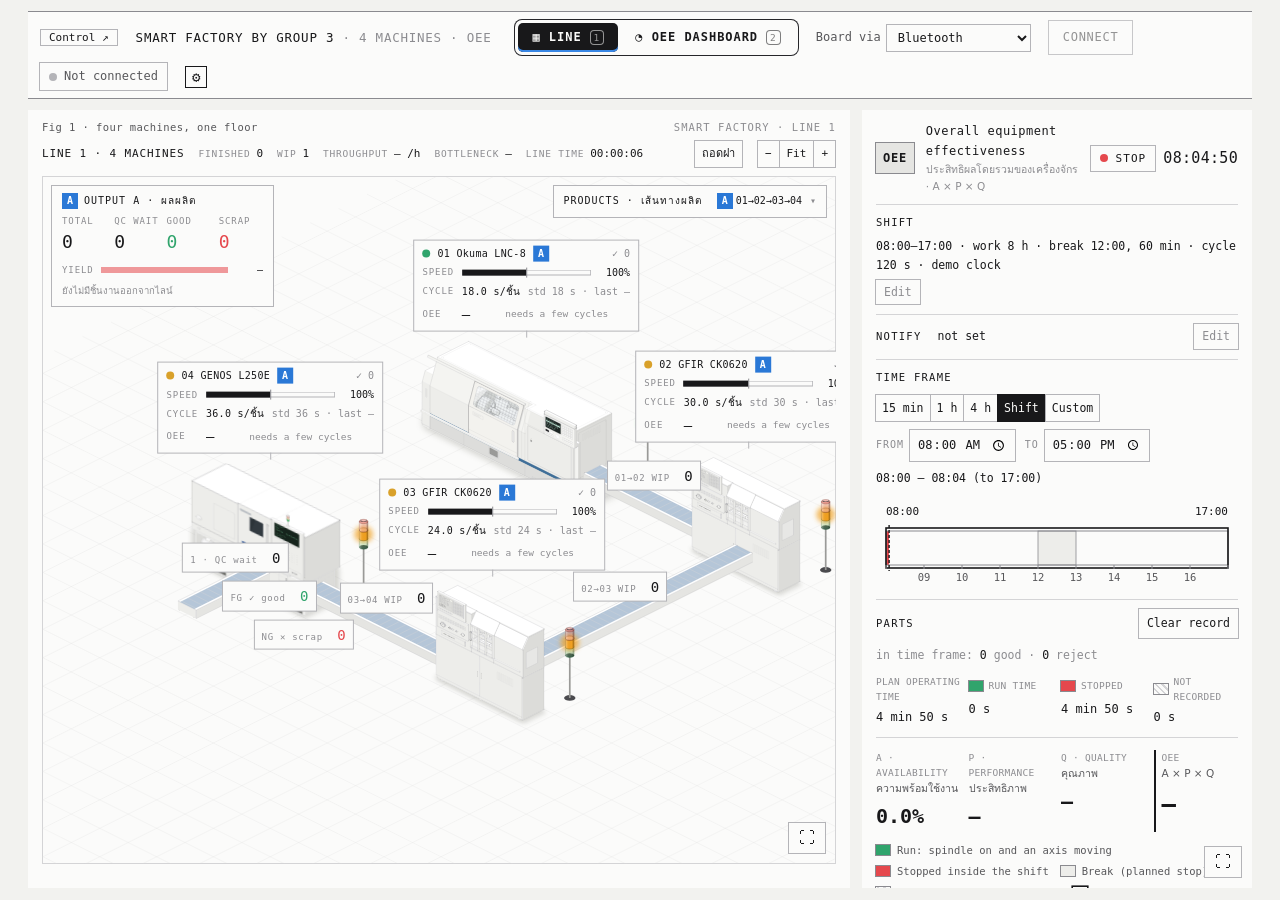
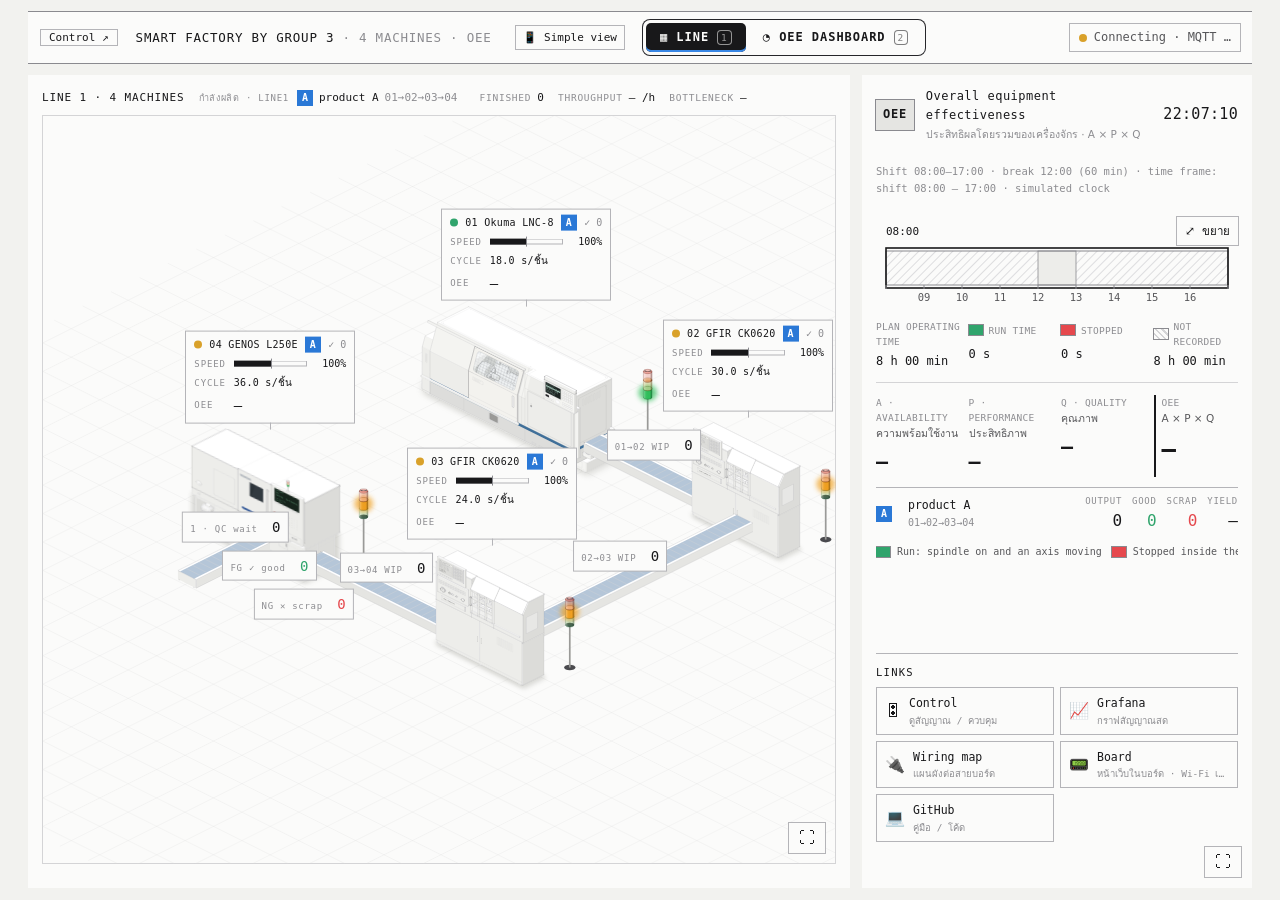
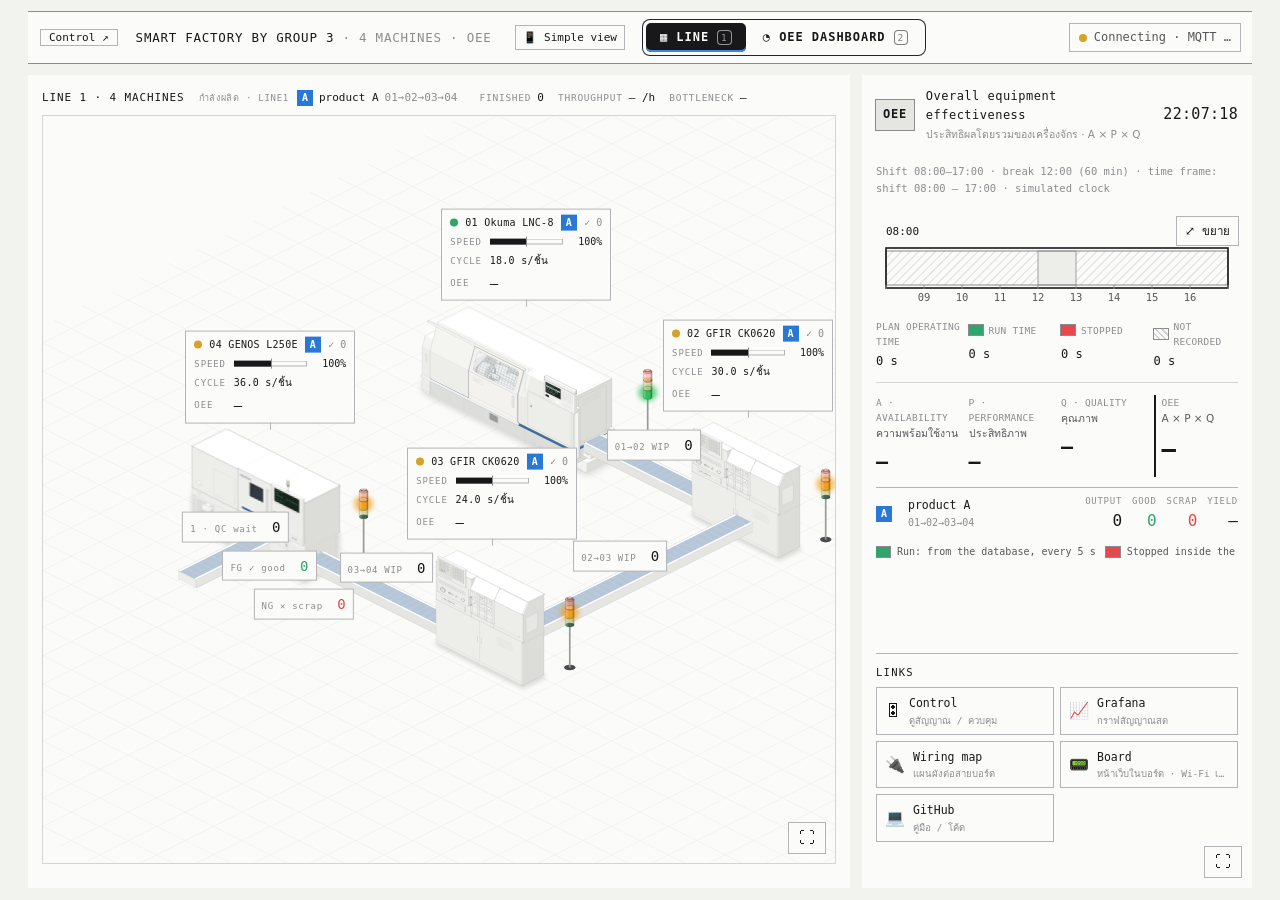
